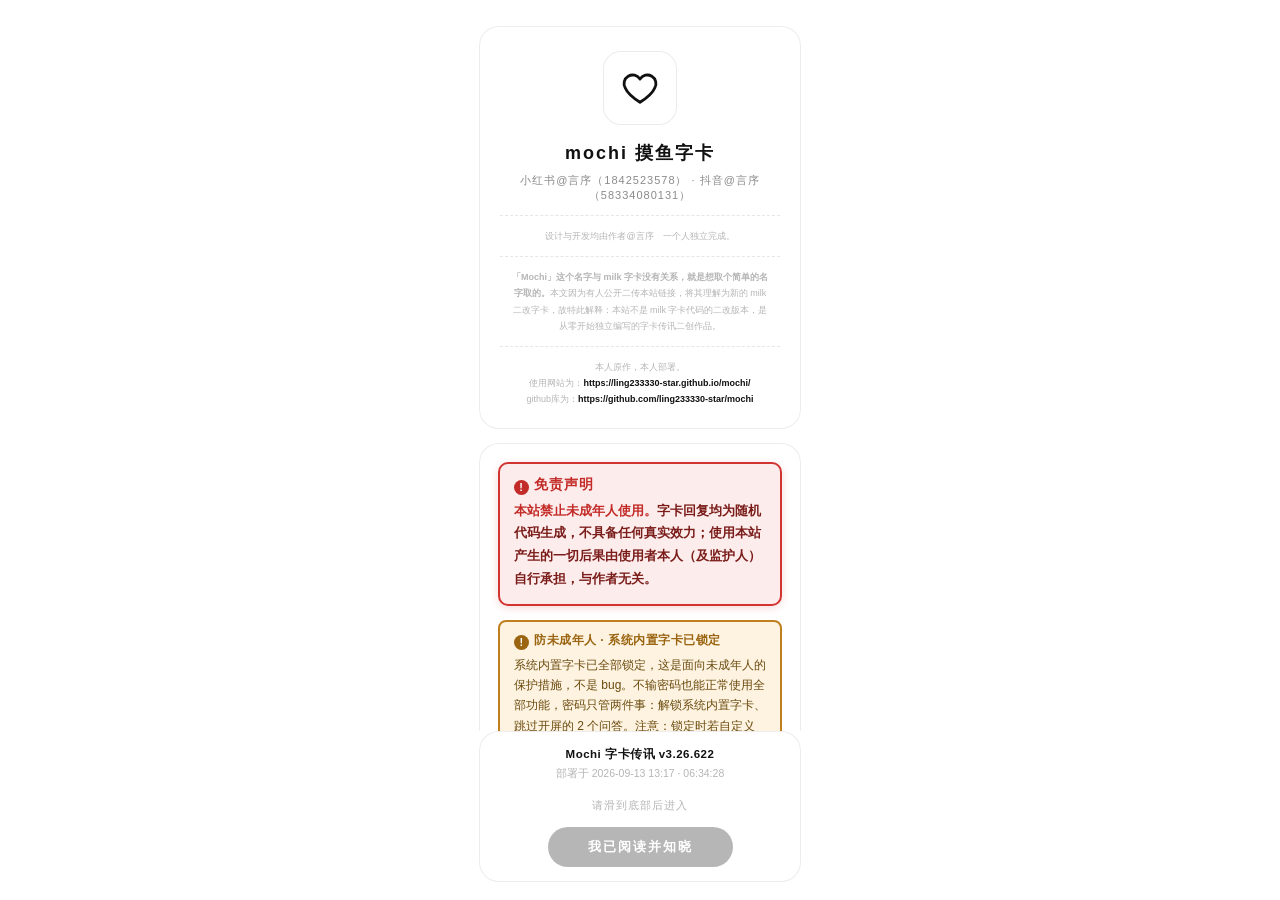
==== index.html @ 2d62459b "v3.26.x: #387 点聊天输入栏 UI 乱+闪屏（电脑浏览器 DevTools 移动模拟实测复现，多机型同族）——安卓 _aProvCheck/iOS _iProvCheck 键盘保底停靠读数" ====
<!DOCTYPE html>
<html lang="zh-CN">
<head>
<meta charset="UTF-8">
<meta name="viewport" content="width=device-width, initial-scale=1.0, minimum-scale=1.0, maximum-scale=1.0, user-scalable=no, viewport-fit=cover, interactive-widget=resizes-visual">
<title>Mochi 字卡传讯（完全免费·禁止倒卖）</title>
<meta name="description" content="情侣专属的摸鱼字卡聊天模拟器。本站完全免费，任何收费均为倒卖诈骗；唯一作者：小红书@言序（1842523578）。如果你是花钱买来的链接：你被骗了，请拒付退款并举报卖家。">
<meta name="theme-color" content="#e9e9e9">
<link rel="manifest" href="./manifest.json">
<!-- v3.5.158：站点图标用带 mochi 字母的 icon-512——Chrome 安卓通知左侧小图标取自站点图标 -->
<link rel="icon" type="image/png" sizes="512x512" href="./icon-512.png">
<link rel="icon" type="image/png" sizes="192x192" href="./icon-192.png">
<link rel="apple-touch-icon" href="./icon-180.png">
<meta name="apple-mobile-web-app-capable" content="yes">
<meta name="mobile-web-app-capable" content="yes">
<meta name="apple-mobile-web-app-status-bar-style" content="black-translucent">
<meta name="apple-mobile-web-app-title" content="Mochi">
<meta name="format-detection" content="telephone=no,address=no,email=no">
<!-- v3.6.x：全局无 Referer——网易云外链（music.163.com/song/media/outer/url）
     对带 Referer 的请求返回 403（防盗链），移动端 WebView/Edge 对
     audio.referrerPolicy 属性支持不完整，页面级 meta 是更可靠的保证 -->
<meta name="referrer" content="no-referrer">
<!-- v3.27.x 三档主题的启动落位（#252 收口）：浅色/深色按存储直挂；auto 档此前头部
     脚本只认 dark、系统深色的 auto 用户会先白闪再由 personalize.js 纠正（FOUC）。
     另：旧版本残留的 data-theme 属性在此强制清掉，保证「选浅色」真回浅色。 -->
<script>try{var _tm=localStorage.getItem('xy-home-v2:theme-mode');if(_tm==='dark'||(_tm!=='light'&&window.matchMedia&&matchMedia('(prefers-color-scheme: dark)').matches))document.documentElement.setAttribute('data-theme','dark');else document.documentElement.removeAttribute('data-theme');}catch(e){}</script>
<style>
* { margin:0; padding:0; box-sizing:border-box; -webkit-tap-highlight-color:transparent; }
:root {
color-scheme:only light;
--ink:#111111; --muted:#8a8a8a; --line:#e6e6e6;
--page-bg:#e9e9e9; --page-bg-grad:#f6f6f6;
--phone-bg-a:#ffffff; --phone-bg-b:#f2f2f2; --phone-inset:#e8e8e8;
--card-bg:#ffffff; --card-bg-97:rgba(255,255,255,.97); --card-border:rgba(0,0,0,.1); --card-shadow:rgba(0,0,0,.04);
--input-bg:#ffffff; --input-border:#e0e0e0; --input-focus-border:#999;
--btn-bg:#111111; --btn-ink:#ffffff; --btn-cancel-bg:#eeeeee; --btn-cancel-ink:#555555;
--overlay-bg:rgba(0,0,0,.35); --static-bg:rgba(0,0,0,.04); --track-bg:#e0e0e0;
--hint-ink:#b5b5b5; --soft-ink:#555555; --pill-border:#ddd;
--danger-soft:#fff5f5; --danger-ink:#a32d2d;
--glass-bg:rgba(255,255,255,.92);
--bg-a:#ffffff; --bg-b:#ffffff;
--shadow-strong:rgba(0,0,0,.12);
--desk-font-scale:1;
--desk-card-scale:1;
}
[data-theme="dark"] {
color-scheme:dark;
--ink:#f0f0f0; --muted:#8a8a8a; --line:#333333;
--page-bg:#0c0c0c; --page-bg-grad:#1a1a1a;
--phone-bg-a:#1c1c1c; --phone-bg-b:#0e0e0e; --phone-inset:rgba(255,255,255,.08);
--card-bg:#1e1e1e; --card-bg-97:rgba(30,30,30,.97); --card-border:rgba(255,255,255,.1); --card-shadow:rgba(0,0,0,.4);
--input-bg:#2a2a2a; --input-border:#3a3a3a; --input-focus-border:#666;
--btn-bg:#f0f0f0; --btn-ink:#111111; --btn-cancel-bg:#2a2a2a; --btn-cancel-ink:#aaaaaa;
--overlay-bg:rgba(0,0,0,.6); --static-bg:rgba(255,255,255,.06); --track-bg:#3a3a3a;
--hint-ink:#666666; --soft-ink:#aaaaaa; --pill-border:#3a3a3a;
--danger-soft:rgba(163,45,45,.18); --danger-ink:#ef9a9a;
--glass-bg:rgba(30,30,30,.92);
--bg-a:#1c1c1c; --bg-b:#0e0e0e;
--shadow-strong:rgba(0,0,0,.5);
}
html,body { overflow-x:hidden;
min-height:100vh;
font-family:'PingFang SC','Microsoft YaHei',-apple-system,sans-serif;
background:radial-gradient(80% 60% at 50% 0%, var(--page-bg-grad) 0%, transparent 60%), var(--page-bg);
display:flex; align-items:center; justify-content:center;
color:var(--ink);
-webkit-text-size-adjust:100%; text-size-adjust:100%;
overscroll-behavior:none;
}
body { height:100vh; height:100dvh; padding:24px; box-sizing:border-box; margin:0; }
html { margin:0; padding:0; }
.splash {
position:fixed; inset:0; z-index:999;
background:var(--card-bg);
display:flex; flex-direction:column; align-items:center;
transition:opacity .4s ease;
}
.splash.hide { opacity:0; pointer-events:none; display:none; }
.splash-box {
flex:1; min-height:0; width:100%; overflow-y:auto;
display:flex; flex-direction:column; align-items:center;
box-sizing:border-box; text-align:center; padding:26px 20px 12px;
scrollbar-width:none; -ms-overflow-style:none;
}
.splash-box::-webkit-scrollbar { display:none; }
.splash-brandcard {
width:min(322px, 100%); box-sizing:border-box;
padding:24px 20px 20px;
background:var(--card-bg); border:1px solid rgba(0,0,0,.07);
border-radius:20px;
display:flex; flex-direction:column; align-items:center;
animation:splash-fade-up .6s ease .04s backwards;
}
.splash-brandcard .splash-logo {
width:74px; height:74px; margin:0 auto 16px;
border-radius:18px;
background:var(--card-bg); border:1px solid rgba(0,0,0,.08);
display:flex; align-items:center; justify-content:center;
animation:splash-pop .7s ease .1s backwards;
}
.splash-logo svg { width:38px; height:38px; }
.splash-title { font-size:18px; font-weight:800; letter-spacing:2px; color:var(--ink); }
.splash-brand { margin-top:8px; font-size:11px; color:var(--muted); letter-spacing:1px; }
.splash-source { margin-top:12px; padding-top:12px; border-top:1px dashed var(--line); text-align:center; width:100%; }
.splash-source-line { font-size:9px; color:var(--hint-ink); line-height:1.8; letter-spacing:0; white-space:nowrap; }
.splash-source-line.splash-clarify { white-space:normal; padding:0 10px; }
.splash-source-url { color:var(--ink); font-weight:600; }
.splash-footcard {
width:min(322px, 100%); box-sizing:border-box;
padding:14px 18px calc(14px + var(--mochi-safe-bottom,env(safe-area-inset-bottom,0px)));
background:var(--card-bg); border:1px solid rgba(0,0,0,.07);
border-radius:20px;
display:flex; flex-direction:column; align-items:center;
margin-bottom:calc(var(--mochi-safe-bottom,env(safe-area-inset-bottom,0px)) + 18px);
animation:splash-fade-up .6s ease .4s backwards;
}
.splash-ver {
display:flex; flex-direction:column; align-items:center; gap:3px;
line-height:1.5;
}
.splash-ver .sv-app { font-size:11.5px; font-weight:700; color:var(--ink); letter-spacing:.5px; }
.splash-ver .sv-deploy { font-size:10.5px; color:var(--hint-ink); }
.splash-notice {
margin:14px auto 0; width:min(322px, 100%); text-align:left;
background:var(--card-bg); border:1px solid rgba(0,0,0,.07);
border-radius:20px; padding:18px 18px 20px;
animation:splash-fade-up .6s ease .32s backwards;
}
.splash-notice-title { font-size:14px; font-weight:800; color:var(--ink); text-align:center; margin-bottom:5px; letter-spacing:1.5px; }
.splash-notice-sub { font-size:10.5px; font-weight:600; color:var(--muted); text-align:center; margin-bottom:16px; letter-spacing:1.5px; }
.splash-notice-list p { font-size:11.5px; line-height:1.75; color:var(--soft-ink); }
.splash { --sp-ink:#111111; --sp-soft:rgba(17,17,17,.07); }
[data-theme="dark"] .splash { --sp-ink:#e8e8e8; --sp-soft:rgba(255,255,255,.09); }
.splash-tip {
margin:0 0 12px; padding:10px 14px 11px 16px;
background:var(--sp-soft); border-left:3px solid var(--sp-ink); border-radius:8px;
}
.splash-tip p { color:var(--soft-ink); line-height:1.75; }
.splash-tip p + p { margin-top:6px; }
.splash-tip .splash-tip-h { color:var(--ink); font-weight:800; font-size:12px; }
.splash-summary {
margin:0 0 14px; padding:12px 14px 13px 14px;
background:var(--sp-soft); border-left:3px solid var(--sp-ink); border-radius:8px;
}
.splash-summary-title { font-size:12px; font-weight:800; color:var(--ink); margin-bottom:7px; letter-spacing:.6px; }
.splash-summary p { font-size:11.5px; line-height:1.75; color:var(--soft-ink); }
.splash-summary p + p { margin-top:6px; }
.splash-alert {
margin:0 0 14px; padding:10px 14px 11px 14px;
background:var(--sp-soft); border:1.5px solid var(--sp-ink); border-radius:8px;
}
.splash-alert .splash-alert-t {
font-size:12px; font-weight:800; color:var(--sp-ink); letter-spacing:.5px; margin-bottom:5px;
}
.splash-alert .splash-alert-t::before { content:"!"; display:inline-block; width:15px; height:15px; line-height:15px; text-align:center; margin-right:5px; border-radius:50%; background:var(--sp-ink); color:#fff; font-size:11px; font-weight:800; vertical-align:-2px; }
.splash-alert p { font-size:12px; line-height:1.7; color:var(--soft-ink); }
.splash-alert strong { color:var(--ink); font-weight:800; }
.splash-alert.splash-disclaimer {
padding:12px 14px 13px;
background:#fdecec; border:2px solid #d23430; border-radius:10px;
box-shadow:0 2px 8px rgba(210,52,48,.18);
}
.splash-alert.splash-disclaimer .splash-alert-t { color:#c22b27; font-size:13.5px; letter-spacing:1px; }
.splash-alert.splash-disclaimer .splash-alert-t::before { background:#c22b27; }
.splash-alert.splash-disclaimer p { color:#7a1d1a; font-size:13px; font-weight:700; line-height:1.75; }
.splash-alert.splash-disclaimer strong { color:#c22b27; font-weight:900; }
[data-theme="dark"] .splash-alert.splash-disclaimer { background:rgba(210,52,48,.16); border-color:#e05555; box-shadow:none; }
[data-theme="dark"] .splash-alert.splash-disclaimer .splash-alert-t { color:#ff8080; }
[data-theme="dark"] .splash-alert.splash-disclaimer .splash-alert-t::before { background:#ff8080; color:#3a0d0d; }
[data-theme="dark"] .splash-alert.splash-disclaimer p { color:#f0c6c6; }
[data-theme="dark"] .splash-alert.splash-disclaimer strong { color:#ff8080; }
.splash-alert.splash-cardlock { background:#fdf3e0; border:2px solid #c07f1f; }
.splash-alert.splash-cardlock .splash-alert-t { color:#9a6410; }
.splash-alert.splash-cardlock .splash-alert-t::before { background:#9a6410; }
.splash-alert.splash-cardlock p { color:#6b4a0e; }
.cardlock-actions { margin-top:9px; display:flex; gap:8px; flex-wrap:wrap; }
.cardlock-btn {
appearance:none; border:1.5px solid #9a6410; background:#9a6410; color:#fff;
font-size:12.5px; font-weight:800; padding:7px 14px; border-radius:8px; letter-spacing:.5px;
}
.cardlock-btn.cardlock-btn-ghost { background:transparent; color:#9a6410; }
.cardlock-state { font-size:12px; font-weight:700; color:#9a6410; margin-top:8px; min-height:1em; }
[data-theme="dark"] .splash-alert.splash-cardlock { background:rgba(192,127,31,.15); border-color:#d99a3a; }
[data-theme="dark"] .splash-alert.splash-cardlock .splash-alert-t { color:#eebb60; }
[data-theme="dark"] .splash-alert.splash-cardlock .splash-alert-t::before { background:#eebb60; color:#3a2504; }
[data-theme="dark"] .splash-alert.splash-cardlock p { color:#ecd9b0; }
[data-theme="dark"] .cardlock-btn { background:#d99a3a; border-color:#d99a3a; color:#3a2504; }
[data-theme="dark"] .cardlock-btn.cardlock-btn-ghost { background:transparent; color:#eebb60; }
[data-theme="dark"] .cardlock-state { color:#eebb60; }
.splash.under-modal { z-index:80; }
.splash-sec-wrap { counter-reset: notice; }
.splash-sec-wrap + .splash-sec-wrap { margin-top:12px; }
.splash-toc {
margin:0 0 14px;
border:1px solid var(--line); border-radius:12px; overflow:hidden;
background:var(--card-bg);
}
.splash-toc-head {
display:flex; align-items:center; justify-content:space-between; gap:8px;
width:100%; padding:12px 14px;
font-size:13px; font-weight:800; letter-spacing:.5px;
color:var(--ink); background:transparent; border:0; text-align:left;
cursor:pointer; user-select:none; -webkit-tap-highlight-color:transparent;
transition:background .2s ease;
}
.splash-toc-head:active { background:var(--sp-soft); }
.splash-toc-chev {
display:inline-block; width:auto; padding:2px 2px 0; text-align:center;
font-size:11px; line-height:1; color:var(--muted); transition:transform .25s ease;
}
.splash-toc.open .splash-toc-chev { transform:rotate(180deg); }
.splash-toc-body { display:none; border-top:1px solid var(--line); counter-reset: toc; }
.splash-toc.open .splash-toc-body { display:block; }
.splash-toc-chip {
display:flex; align-items:center; gap:10px;
width:100%; padding:11px 14px;
font-size:12px; font-weight:700; line-height:1.2; letter-spacing:.4px;
color:var(--muted); background:transparent; border:0; border-bottom:1px solid var(--line);
text-align:left; cursor:pointer; user-select:none; -webkit-tap-highlight-color:transparent;
transition:color .2s ease, background .2s ease;
}
.splash-toc-chip::before {
counter-increment:toc; content:counter(toc, decimal-leading-zero);
display:inline-block; min-width:20px;
font-size:10px; font-weight:800; letter-spacing:0; color:var(--hint-ink);
font-variant-numeric:tabular-nums;
}
.splash-toc-chip:last-child { border-bottom:0; }
.splash-toc-chip:active { background:var(--sp-soft); }
.splash-toc-chip.active { color:var(--ink); font-weight:800; background:var(--sp-soft); }
.splash-toc-chip.active::before { color:var(--sp-ink); }
.splash-sec-collapsible {
border-radius:12px; overflow:hidden;
background:var(--sp-soft); border:1px solid rgba(0,0,0,.05);
scroll-margin-top:10px; }
[data-theme="dark"] .splash-sec-collapsible { border-color:rgba(255,255,255,.06); }
.splash-sec-collapsible .splash-sec {
margin:0; padding:13px 14px; cursor:pointer; user-select:none; -webkit-tap-highlight-color:transparent;
}
.splash-sec-collapsible .splash-sec::after {
content:""; margin-left:auto;
width:7px; height:7px; border-right:1.5px solid var(--sp-ink);
border-bottom:1.5px solid var(--sp-ink);
transform:rotate(-45deg); transition:transform .2s ease;
flex-shrink:0; opacity:.55;
}
.splash-sec-collapsible.is-collapsed .splash-sec-content { display:none; }
.splash-sec-collapsible:not(.is-collapsed) .splash-sec::after { transform:rotate(45deg); }
.splash-sec-collapsible .splash-sec-content {
padding:4px 16px 14px;
background:var(--card-bg);
border-top:1px solid rgba(127,127,127,.1);
}
.splash-sec {
display:flex; align-items:center; gap:9px;
margin-bottom:9px; font-size:13px; font-weight:800; color:var(--ink); letter-spacing:.5px;
}
.splash-sec::before { content:""; width:3px; height:14px; border-radius:2px; background:var(--sp-ink); flex-shrink:0; }
.splash-sub { margin:12px 0 6px; font-size:11.5px; font-weight:800; color:var(--ink); letter-spacing:.5px; }
.splash-item { counter-increment:notice; position:relative; padding-left:23px; margin-bottom:9px; line-height:1.75; }
.splash-item:last-child { margin-bottom:0; }
.splash-item::before {
content:counter(notice);
position:absolute; left:0; top:2px;
min-width:17px; height:17px; line-height:16px; text-align:center;
box-sizing:border-box; padding:0 2px; border-radius:9px;
background:var(--sp-soft); color:var(--sp-ink);
font-size:10px; font-weight:800;
}
.splash-notice-list .splash-hl, .splash-summary .splash-hl { color:#e8590c; font-weight:800; }
.splash-bullet { position:relative; padding-left:23px; margin-bottom:6px; line-height:1.7; }
.splash-bullet::before {
content:"·"; position:absolute; left:8px; top:-1px;
font-size:15px; font-weight:800; color:var(--sp-ink); line-height:1.6;
}
.splash-enter {
display:inline-block; margin-top:14px; padding:11px 40px;
background:var(--btn-bg); color:var(--btn-ink); font-size:13px; font-weight:700;
border-radius:99px; letter-spacing:2px; cursor:pointer;
-webkit-tap-highlight-color:transparent; user-select:none;
box-shadow:0 3px 10px rgba(0,0,0,.12);
transition:opacity .35s ease, transform .12s ease;
}
.splash-enter:active { opacity:.75; transform:scale(.97); }
.splash-enter.is-disabled { opacity:.3; box-shadow:none; pointer-events:none; }
.splash-enter[hidden] { display:none; }
.splash-enter-hint {
margin-top:16px; font-size:11px; color:var(--hint-ink); letter-spacing:1px;
}
.splash-enter-hint[hidden] { display:none; }
.splash-btns {
display:flex; align-items:center; justify-content:center; gap:10px;
margin-top:14px;
}
.splash-btns .splash-enter { margin-top:0; }
.splash-loading {
margin-top:16px; font-size:12px; color:var(--hint-ink); letter-spacing:1px;
}
.splash-loading[hidden] { display:none; }
.splash-force-enter {
margin-top:10px; font-size:11px; color:var(--hint-ink); letter-spacing:1px;
text-decoration:underline; cursor:pointer; -webkit-tap-highlight-color:transparent;
}
.splash-force-enter:active { opacity:.6; }
.splash-force-enter[hidden] { display:none; }
.splash-mandatory {
position:absolute; inset:0; z-index:20;
background:var(--card-bg);
display:flex; flex-direction:column;
box-sizing:border-box;
padding:22px 18px calc(22px + var(--mochi-safe-bottom,env(safe-area-inset-bottom,0px)));
}
.splash-mandatory[hidden] { display:none; }
.splash-mandatory-scroll {
flex:1; min-height:0; width:min(322px, 100%); margin:0 auto;
overflow-y:auto; box-sizing:border-box; padding:4px 2px 16px;
scrollbar-width:none; -ms-overflow-style:none;
}
.splash-mandatory-scroll::-webkit-scrollbar { display:none; }
.splash-mandatory-head { text-align:center; margin-bottom:16px; }
.splash-mandatory-title { font-size:15px; font-weight:800; color:var(--ink); letter-spacing:1.5px; }
.splash-mandatory-sub { margin-top:6px; font-size:10.5px; font-weight:600; color:var(--muted); letter-spacing:1px; line-height:1.6; }
.splash-mandatory-card {
margin-bottom:14px; padding:13px 15px 14px;
background:var(--sp-soft); border-left:3px solid var(--sp-ink); border-radius:10px;
animation:splash-fade-up .5s ease backwards;
}
.splash-mandatory-date { font-size:10px; font-weight:700; color:var(--hint-ink); letter-spacing:1px; margin-bottom:6px; }
.splash-mandatory-h { font-size:13.5px; font-weight:800; color:var(--ink); letter-spacing:.5px; margin-bottom:9px; }
.splash-mandatory-body p { font-size:12px; line-height:1.85; color:var(--soft-ink); }
.splash-mandatory-body p + p { margin-top:6px; }
.splash-mandatory-body .mnum { padding-left:14px; position:relative; font-weight:700; color:var(--ink); }
.splash-mandatory-body .mnum::before { content:"·"; position:absolute; left:3px; top:0; color:var(--sp-ink); font-weight:800; }
.splash-mandatory-body .mtag { text-align:right; font-size:10.5px; color:var(--hint-ink); margin-top:10px; }
.splash-mandatory-end { text-align:center; font-size:11px; color:var(--hint-ink); letter-spacing:2px; padding:2px 0 4px; }
.splash-mandatory-foot {
width:min(322px, 100%); margin:0 auto; box-sizing:border-box;
display:flex; flex-direction:column; align-items:center;
padding:12px 18px 0;
}
.splash-mandatory-hint { margin-bottom:12px; font-size:11px; color:var(--hint-ink); letter-spacing:1px; }
.splash-mandatory-hint[hidden] { display:none; }
.splash-mandatory-enter {
display:inline-block; padding:12px 34px;
background:var(--btn-bg); color:var(--btn-ink); font-size:13px; font-weight:700;
border-radius:99px; letter-spacing:2px; cursor:pointer;
-webkit-tap-highlight-color:transparent; user-select:none;
box-shadow:0 3px 10px rgba(0,0,0,.12);
transition:opacity .35s ease, transform .12s ease;
}
.splash-mandatory-enter:active { opacity:.75; transform:scale(.97); }
.splash-mandatory-enter.is-disabled { opacity:.3; box-shadow:none; pointer-events:none; }
@keyframes splash-pop {
0% { transform:scale(.8); opacity:0; }
100% { transform:scale(1); opacity:1; }
}
@keyframes splash-fade-up {
0% { opacity:0; transform:translateY(14px); }
100% { opacity:1; transform:translateY(0); }
}
.phone {
box-sizing:border-box;
width:390px; max-width:100vw; flex-shrink:0; position:relative;
height:min(844px, calc(100dvh - 48px));
height:min(844px, calc(100vh - 48px));
border-radius:44px; padding:16px 18px 18px;
display:flex; flex-direction:column; overflow:hidden;
box-shadow:0 30px 70px rgba(0,0,0,.1), inset 0 0 0 1px var(--phone-inset);
background:
linear-gradient(168deg, var(--bg-a, #ffffff) 0%, var(--bg-b, #f2f2f2) 100%);
}
@media (max-width: 900px) {
html, body { padding:0; min-height:100vh; min-height:100svh; min-height:100dvh; }
.phone {
box-sizing:border-box;
width:100vw; height:100vh; height:100svh; height:100dvh;
border-radius:0; box-shadow:none;
padding:0 18px 18px;
}
.statusbar {
padding-top:max(calc(14px + var(--mochi-safe-top, env(safe-area-inset-top, 0px))), 14px);
padding-bottom:10px;
}
}
html.force-mobile, html.force-mobile body { padding:0; min-height:100vh; min-height:100svh; min-height:100dvh; }
html.force-mobile .phone {
box-sizing:border-box;
width:100vw; height:100vh; height:100svh; height:100dvh;
border-radius:0; box-shadow:none;
padding:0 18px 18px;
}
html.force-mobile .statusbar {
padding-top:max(calc(14px + var(--mochi-safe-top, env(safe-area-inset-top, 0px))), 14px);
padding-bottom:10px;
}
html.force-mobile .phone input:not([readonly]):not([type="checkbox"]):not([type="radio"]):not([type="range"]):not([type="file"]):not([type="color"]):not([type="hidden"]):not([type="date"]):not([type="time"]):not([type="datetime-local"]):not([type="month"]):not([type="week"]):not([type="button"]):not([type="submit"]):not([type="reset"]),
html.force-mobile .phone textarea:not([readonly]),
html.force-mobile .phone select,
html.force-mobile .phone [contenteditable="true"] { font-size:16px; }
html.force-mobile, html.force-mobile body, html.force-mobile * { touch-action: manipulation; }
html.force-mobile, html.force-mobile body, html.force-mobile .phone, html.force-mobile img { -webkit-touch-callout:none; }
html.force-mobile .tabbar { margin-bottom:var(--mochi-safe-bottom,env(safe-area-inset-bottom,0px)); }
html.force-mobile .phone .page.full .chat-input-row {
margin: 0; border-radius: 0;
border-left: none; border-right: none; border-bottom: none;
padding-left: 12px; padding-right: 12px; padding-top: 10px;
padding-bottom: calc(10px + var(--mochi-safe-bottom,env(safe-area-inset-bottom,0px)));
}
html.force-mobile .phone .page.full .chat-head { padding-top: calc(10px + var(--mochi-safe-top, env(safe-area-inset-top, 0px))); }
html.force-mobile .phone .page.full { padding-bottom: 0; }
html.force-mobile #page-chat { background: var(--page-bg-grad); }
html.force-mobile button, html.force-mobile .app, html.force-mobile .set-row,
html.force-mobile .tab, html.force-mobile .msg, html.force-mobile .feed-post,
html.force-mobile .mail-item { -webkit-tap-highlight-color:transparent; }
html.force-mobile .page-slide,
html.force-mobile .deco-widget, html.force-mobile .mini-card, html.force-mobile .checkin,
html.force-mobile .weekend-box, html.force-mobile .music-widget,
html.force-mobile .memo-card, html.force-mobile .mood-card, html.force-mobile .week-card,
html.force-mobile .desk-period, html.force-mobile .app-grid, html.force-mobile .mini-row { zoom:1; }
.fs-active .phone, .fs-css-active .phone {
width:100vw; height:100vh; height:100svh; height:100dvh;
max-width:none; border-radius:0; box-shadow:none;
padding:0 18px 18px;
}
@media (display-mode: fullscreen) {
.phone {
width:100vw; height:100vh; height:100svh; height:100dvh;
max-width:none; border-radius:0; box-shadow:none;
padding:0 18px 18px;
}
}
html.ios-vv-fit:not(.ios-pwa-standalone) .phone,
html.tablet.ios-vv-fit:not(.ios-pwa-standalone) .phone { height:min(var(--mochi-ios-h, 100dvh), 100dvh); }
.ios-pwa-standalone .phone,
html.tablet.ios-pwa-standalone .phone { height:min(100vh, var(--mochi-ios-h, 100dvh)); }
.ios-pwa-standalone.ios-fs-active .phone,
html.tablet.ios-pwa-standalone.ios-fs-active .phone {
height:var(--mochi-ios-h, 100vh);
padding-top:max(var(--mochi-safe-top, env(safe-area-inset-top, 0px)), 12px);
padding-bottom:0;
}
html.ios-pwa-standalone.ios-fs-active,
html.ios-pwa-standalone.ios-fs-active body { height:var(--mochi-ios-h, 100vh); min-height:0; overflow:hidden;
}
html.ios-pwa-standalone,
html.ios-pwa-standalone body { background: var(--bg-b); }
@media (display-mode: standalone) {
html, body { background: var(--bg-b); }
}
@media (max-width: 900px) {
.phone input:not([readonly]):not([type="checkbox"]):not([type="radio"]):not([type="range"]):not([type="file"]):not([type="color"]):not([type="hidden"]):not([type="date"]):not([type="time"]):not([type="datetime-local"]):not([type="month"]):not([type="week"]):not([type="button"]):not([type="submit"]):not([type="reset"]),
.phone textarea:not([readonly]),
.phone select,
.phone [contenteditable="true"] {
font-size:16px;
}
html, body, * { touch-action: manipulation; }
html, body, .phone, img { -webkit-touch-callout:none; }
}
@media (max-width: 900px) {
.tabbar {
margin-bottom:var(--mochi-safe-bottom,env(safe-area-inset-bottom,0px));
}
.phone .page.full .chat-input-row {
margin: 0;
border-radius: 0;
border-left: none; border-right: none; border-bottom: none;
padding-left: 12px; padding-right: 12px;
padding-top: 10px;
padding-bottom: calc(10px + var(--mochi-safe-bottom,env(safe-area-inset-bottom,0px)));
}
.phone .page.full .chat-head { padding-top: calc(10px + var(--mochi-safe-top, env(safe-area-inset-top, 0px))); }
.phone .page.full { padding-bottom: 0; }
#page-chat { background: var(--page-bg-grad); }
.phone .chat-input { will-change:transform; }
.phone .chat-input:focus { transform: translateZ(0); }
}
@media (display-mode: fullscreen) {
.phone .page.full .chat-head { padding-top: max(env(safe-area-inset-top, 0px), 12px); }
.phone .page.full .gs-title, .phone .page.full .card-tabs,
.phone .page.full .div-h-title, .phone .page.full .stats-top-name { padding-top: max(env(safe-area-inset-top, 0px), 12px); }
}
.fs-active .phone .page.full .chat-head { padding-top: max(env(safe-area-inset-top, 0px), 12px); }
.fs-active .phone .page.full .gs-title, .fs-active .phone .page.full .card-tabs,
.fs-active .phone .page.full .div-h-title, .fs-active .phone .page.full .stats-top-name { padding-top: max(env(safe-area-inset-top, 0px), 12px); }
html.ios-native-fs .phone .page.full .chat-head,
html.ios-native-fs .phone .page.full .gs-title,
html.ios-native-fs .phone .page.full .card-tabs,
html.ios-native-fs .phone .page.full .div-h-title,
html.ios-native-fs .phone .page.full .stats-top-name { padding-top: 10px; }
.ios-fs-active .phone .page.full .chat-head,
.ios-fs-active .phone .page.full .gs-title,
.ios-fs-active .phone .page.full .card-tabs,
.ios-fs-active .phone .page.full .div-h-title,
.ios-fs-active .phone .page.full .stats-top-name { padding-top: 10px; }
html.ios-fs-active .phone .statusbar { padding-top:14px; }
html.tablet.ios-pwa-standalone.ios-fs-active .phone .statusbar { display:none; }
@media (max-width: 900px) {
.fs-css-active .phone { padding-top: max(env(safe-area-inset-top, 0px), 12px); }
}
html.tablet body { padding:0; }
html.tablet .phone {
width:100vw; max-width:none; flex-shrink:0;
height:100vh; height:100svh; height:100dvh;
border-radius:0; box-shadow:none;
padding:0 18px 18px;
}
html.tablet .phone.no-statusbar { padding:0; }
html.tablet .statusbar {
padding-top:max(calc(14px + var(--mochi-safe-top, env(safe-area-inset-top, 0px))), 14px);
padding-bottom:10px;
}
html.tablet.fs-active .phone, html.tablet.fs-css-active .phone { width:100vw; max-width:none; }
html.tablet.ios-fs-active .phone { width:100vw; max-width:none; }
@media (display-mode: fullscreen) { html.tablet .phone { width:100vw; max-width:none; } }
html.tablet.ios-fs-active .phone { padding-top:max(env(safe-area-inset-top, 0px), 12px); }
html.tablet .phone .page.full .chat-input-row {
margin:0; border-radius:0;
border-left:none; border-right:none; border-bottom:none;
padding-left:12px; padding-right:12px;
padding-top:10px;
padding-bottom:calc(10px + var(--mochi-safe-bottom,env(safe-area-inset-bottom,0px)));
}
html.tablet .phone .page.full .chat-head { padding-top:calc(10px + var(--mochi-safe-top, env(safe-area-inset-top, 0px))); }
html.tablet .phone .page.full { padding-bottom:0; }
html.tablet #page-chat { background:var(--page-bg-grad); }
html.tablet .tabbar { margin-bottom:var(--mochi-safe-bottom,env(safe-area-inset-bottom,0px)); }
html.tablet .page-slide { zoom:1; }
html.tablet .deco-widget, html.tablet .mini-card, html.tablet .checkin,
html.tablet .weekend-box, html.tablet .music-widget, html.tablet .memo-card,
html.tablet .mood-card, html.tablet .week-card, html.tablet .desk-period, html.tablet .app-grid, html.tablet .mini-row { zoom:1; }
html.tablet .app .app-ico { width:64px; height:64px; }
html.tablet .app .app-name { font-size:12px; }
html.tablet .msg:not(.msg-ask):not(.msg-center) { max-width:70%; }
html.tablet .modal { width:min(320px, 82vw); }
html.tablet .phone input:not([readonly]):not([type="checkbox"]):not([type="radio"]):not([type="range"]):not([type="file"]):not([type="color"]):not([type="hidden"]):not([type="date"]):not([type="time"]):not([type="datetime-local"]):not([type="month"]):not([type="week"]):not([type="button"]):not([type="submit"]):not([type="reset"]),
html.tablet .phone textarea:not([readonly]),
html.tablet .phone select,
html.tablet .phone [contenteditable="true"] { font-size:16px; }
html.tablet, html.tablet * { touch-action:manipulation; }
html.tablet body, html.tablet .phone, html.tablet img { -webkit-touch-callout:none; }
@media (orientation: landscape) and (min-width: 1024px) {
html.tablet .phone { width:100vw; } html.tablet .msg:not(.msg-ask):not(.msg-center) { max-width:min(70%, 460px); }
html.tablet .modal { width:min(360px, 82vw); }
}
.cc-import-progress {
position:fixed; inset:0; z-index:99999;
background:rgba(0,0,0,.45);
display:flex; align-items:center; justify-content:center;
}
.cc-import-progress[hidden] { display:none; }
.cc-ip-box {
width:min(280px, 84vw); background:var(--card-bg); border-radius:18px;
padding:22px 20px 18px; text-align:center;
box-shadow:0 20px 50px rgba(0,0,0,.18);
}
.cc-ip-title { font-size:15px; font-weight:700; margin-bottom:12px; }
.cc-ip-bar {
height:8px; border-radius:99px; background:var(--track-bg); overflow:hidden; margin:14px 0 10px;
}
.cc-ip-fill {
height:100%; width:0%; border-radius:99px; background:var(--btn-bg);
transition:width .25s ease;
}
.cc-ip-sub { font-size:12px; color:var(--muted); min-height:16px; }
@media (max-width: 900px) {
button, .app, .set-row, .tab, .msg, .feed-post, .mail-item {
-webkit-tap-highlight-color:transparent;
}
}
body.scroll-lock { overflow:hidden; }
body.scroll-lock .page { overflow:hidden; }
.ce-box {
white-space:pre-wrap; word-break:break-word; outline:none;
caret-color:var(--ink); line-height:1.5;
}
.ce-box:empty::before {
content:attr(data-ph); color:var(--hint-ink); pointer-events:none;
}
input.ce-ghost, textarea.ce-ghost {
position:absolute; width:1px !important; height:1px !important; opacity:0;
pointer-events:none; padding:0; border:0;
}
#tc-mask, #call-mask, #feed-notice-panel, #poke-card, #emoji-panel, #chat-ask-panel, #qa-mask {
overscroll-behavior:contain;
}
.glass {
background: var(--glass-bg);
border: 1px solid var(--card-border);
box-shadow: 0 2px 8px var(--card-shadow);
}
.app-ico svg, .deco-avatar .ring svg, .chat-item .av svg, .chat-search svg,
.ch-back svg, .set-row .ico svg, .set-row .arrow svg, .msg-av svg,
.mw-btn, .mw-heart {
stroke: var(--ink);
}
.mw-bars { fill: var(--ink); }
.statusbar {
display:flex; align-items:center; justify-content:space-between;
padding:4px 4px 12px; font-size:13px; font-weight:600; z-index:2;
}
html.mochi-cover-top .phone .statusbar {
padding-top:max(calc(14px + var(--mochi-safe-top, 0px)), 14px);
}
.chat-body { overflow-anchor: none; }
.chat-body.scroll-anchor-auto { overflow-anchor: auto; }
.statusbar .brand { font-weight:800; letter-spacing:.5px; }
.statusbar .sb-right { display:flex; align-items:center; gap:8px; }
.statusbar .icons { display:flex; gap:6px; align-items:center; }
.page { flex:1; display:flex; flex-direction:column; overflow-y:auto; z-index:2; padding-bottom:4px; }
.page[hidden] { display:none; }
.app[hidden] { display:none !important; }
.modal-mask {
position:absolute; inset:0; z-index:90;
background:var(--overlay-bg);
display:flex; align-items:center; justify-content:center;
}
.modal-mask[hidden] { display:none; }
.modal {
width:min(272px, 82vw);
max-height: min(78vh, calc(100% - 24px));
overflow-y:auto;
background:var(--card-bg-97);
border:1px solid var(--card-border);
border-radius:22px; padding:18px 18px 16px;
box-shadow:0 20px 50px var(--shadow-strong);
}
.modal-title { font-size:15px; font-weight:700; margin-bottom:12px; }
.modal-input {
width:100%; border:1px solid var(--input-border); border-radius:12px;
padding:10px 12px; font-size:14px; font-family:inherit;
outline:none; background:var(--input-bg); color:var(--ink);
}
.modal-input:focus { border-color:var(--input-focus-border); }
.modal-input[hidden] { display:none; }
.modal-textarea {
width:100%; border:1px solid var(--input-border); border-radius:12px;
padding:10px 12px; font-size:13px; font-family:inherit;
outline:none; background:var(--input-bg); color:var(--ink);
resize:vertical; min-height:64px; line-height:1.6;
}
.modal-textarea[hidden] { display:none; }
.modal-textarea:focus { border-color:var(--input-focus-border); }
.modal-textarea.ce-box {
max-height:38vh;
overflow-y:auto;
-webkit-overflow-scrolling:touch;
overscroll-behavior:contain;
}
.modal, .modal-textarea.ce-box {
scrollbar-width:none; -ms-overflow-style:none;
}
.modal::-webkit-scrollbar, .modal-textarea.ce-box::-webkit-scrollbar { display:none; }
.modal.modal--big { width:min(420px, 94vw); }
.modal.modal--big .modal-textarea,
.modal.modal--big .modal-textarea.ce-box { max-height:52vh; }
.modal-mask.modal-kb-dock { align-items: flex-start; }
.modal-mask.modal-kb-dock .modal { margin-top: max(10px, env(safe-area-inset-top)); }
.modal-swatches { display:flex; flex-wrap:wrap; gap:12px; margin-top:4px; }
.modal-swatches[hidden] { display:none; }
.modal-pills { display:flex; flex-wrap:wrap; gap:8px; margin-top:4px; }
.modal-pills[hidden] { display:none; }
.modal-slider { margin-top:6px; }
.modal-slider[hidden] { display:none; }
.ms-head { display:flex; justify-content:space-between; align-items:center; margin-bottom:2px; }
.ms-label { font-size:12px; color:var(--muted); }
.ms-val { font-size:13px; font-weight:700; color:var(--ink); min-width:40px; text-align:right; }
.ms-range {
width:100%; margin:6px 0; -webkit-appearance:none; appearance:none;
height:4px; border-radius:99px; background:var(--track-bg); outline:none;
}
.ms-range::-webkit-slider-thumb {
-webkit-appearance:none; appearance:none; width:22px; height:22px; border-radius:50%;
background:var(--btn-bg); border:3px solid var(--card-bg); box-shadow:0 1px 5px rgba(0,0,0,.3); cursor:pointer;
}
.ms-range::-moz-range-thumb {
width:16px; height:16px; border-radius:50%; background:var(--btn-bg);
border:3px solid var(--card-bg); box-shadow:0 1px 5px rgba(0,0,0,.3); cursor:pointer;
}
.ms-preview {
display:flex; align-items:center; gap:12px; margin-top:10px;
padding:10px 14px; background:var(--static-bg); border-radius:14px;
}
.ms-preview[hidden] { display:none; }
.ms-ico {
width:52px; height:52px; flex-shrink:0;
background:var(--glass-bg); border:1px solid var(--card-border);
box-shadow:0 3px 8px rgba(0,0,0,.08);
}
.ms-preview-txt { font-size:12px; color:var(--muted); }
.pill {
padding:8px 16px; font-size:13px; border-radius:99px;
border:1px solid var(--pill-border); background:var(--card-bg); color:var(--soft-ink);
cursor:pointer; font-family:inherit; font-weight:600;
}
.pill.on { background:var(--card-bg); color:var(--ink); border-color:var(--btn-bg); }
.sw {
width:42px; height:42px; border-radius:50%; cursor:pointer;
border:2px solid transparent; box-shadow:0 2px 6px rgba(0,0,0,.1);
}
.sw:hover { transform:scale(1.1); }
.sw.on { border-color:var(--ink); }
.modal-custom {
display:block; margin:12px auto 0; padding:6px 18px;
font-size:12px; color:var(--muted); background:transparent;
border:1px solid var(--pill-border); border-radius:99px; cursor:pointer; font-family:inherit;
}
.modal-custom:hover { color:var(--ink); border-color:#bbb; }
.modal-custom.on { color:var(--ink); border-color:var(--ink); }
.modal-custom[hidden] { display:none; }
.modal-btns { display:flex; gap:10px; margin-top:16px; }
.modal-btn {
flex:1; border:none; border-radius:12px; padding:11px;
font-size:14px; font-family:inherit; cursor:pointer;
}
.modal-btn.cancel { background:var(--btn-cancel-bg); color:var(--btn-cancel-ink); }
.modal-btn.ok { background:var(--btn-bg); color:var(--btn-ink); font-weight:600; }
.modal-btn.copy { background:var(--btn-bg); color:var(--btn-ink); font-weight:600; }
.modal-btn[hidden] { display:none; }
.page { scrollbar-width:none; -ms-overflow-style:none; }
.page::-webkit-scrollbar { display:none; }
.modal-select {
width:100%; border:1px solid var(--input-border); border-radius:12px;
padding:11px 13px; font-size:13px; font-family:inherit; background:var(--input-bg); color:var(--ink);
outline:none; margin-top:4px;
}
.modal-select[hidden] { display:none; }
.modal-select:focus { border-color:var(--input-focus-border); }
.modal-file {
display:block; margin:10px auto 0; padding:6px 16px;
font-size:12px; color:var(--soft-ink); background:transparent;
border:1px solid var(--pill-border); border-radius:10px; cursor:pointer; font-family:inherit;
}
.modal-file:hover { border-color:#999; color:var(--ink); }
.modal-file[hidden] { display:none; }
.modal-static {
font-size:14px; line-height:1.7; color:var(--ink);
background:var(--static-bg); border-radius:12px; padding:12px 14px;
margin-bottom:14px; white-space:pre-wrap; word-break:break-word;
}
.modal-static[hidden] { display:none; }
.pwa-install {
position:fixed; right:16px; bottom:calc(16px + var(--mochi-safe-bottom,env(safe-area-inset-bottom,0px))); z-index:900;
display:flex; align-items:center; gap:6px;
background:var(--btn-bg); color:var(--btn-ink); border:none; border-radius:99px;
padding:11px 18px; font-size:13px; font-family:inherit; font-weight:600;
cursor:pointer; box-shadow:0 6px 20px rgba(0,0,0,.25);
}
.pwa-install svg { width:16px; height:16px; }
.pwa-install[hidden] { display:none; }
.pwa-ios-hint {
position:fixed; right:16px; bottom:calc(16px + var(--mochi-safe-bottom,env(safe-area-inset-bottom,0px))); z-index:900;
background:rgba(17,17,17,.92); color:#fff; border-radius:14px;
padding:12px 16px; font-size:12px; line-height:1.5; max-width:240px;
box-shadow:0 6px 20px rgba(0,0,0,.25); cursor:pointer;
}
.pwa-ios-hint[hidden] { display:none; }
.ver-update-bar {
position:fixed; top:0; left:0; right:0; z-index:998;
display:flex; align-items:center; justify-content:center; gap:10px;
padding:10px 14px;
padding-top:calc(10px + var(--mochi-safe-top, env(safe-area-inset-top, 0px)));
background:rgba(17,17,17,.94); color:#fff; font-size:13px;
box-shadow:0 4px 16px rgba(0,0,0,.25);
}
.ver-update-bar[hidden] { display:none; }
.ver-update-bar .vub-txt { font-weight:600; }
.ver-update-bar .vub-act {
flex-shrink:0; padding:5px 14px; border-radius:99px;
background:var(--card-bg); color:var(--ink); font-weight:700; cursor:pointer;
-webkit-tap-highlight-color:transparent;
}
.ver-update-bar .vub-act:active { opacity:.8; }
.poke-card-scroll, .tc-body, .mg-list, .emoji-groups,
.card-list, .mem-scroll, .cal-scroll, .div-scroll, .gs-scroll,
.chat-search, .fav-list, .feed-list, .mail-list, .qa-body,
.sm-list, .music-list, .feed-notice-panel, .feed-comment-panel,
.emoji-panel, #com-sticker-list, .chat-draft-items {
overscroll-behavior: contain;
}
.tc-hint, .tc-q, .tc-opt, .qa-q, .cal-message, .mem-next,
.div-card-meaning, .msg-bubble, .feed-content, .feed-comment,
.mail-body, .tc-li-q, .modal-static {
word-break: break-word;
overflow-wrap: anywhere;
}
.sfx-card .set-row { border-bottom:none; padding-bottom:6px; }
.sfx-presets { display:flex; flex-wrap:wrap; gap:8px; padding:6px 16px 12px; }
.sfx-preset {
padding:6px 13px; border-radius:99px; font-size:12px; font-weight:600;
border:1px solid rgba(0,0,0,.12); background:#fff; color:#444;
font-family:inherit; cursor:pointer; -webkit-tap-highlight-color:transparent;
transition:background .15s ease, color .15s ease, border-color .15s ease;
}
.sfx-preset:active { background:rgba(0,0,0,.07); }
.sfx-preset.on { background:var(--ink); color:#fff; border-color:var(--ink); }
.sfx-tools { display:flex; gap:8px; flex-wrap:wrap; padding:0 16px 14px; }
#reply-guide-hint {
position:fixed; left:50%; bottom:calc(120px + var(--mochi-safe-bottom, env(safe-area-inset-bottom, 0px))); transform:translate(-50%, 10px);
background:rgba(17,17,17,.92); color:#fff; font-size:12.5px; line-height:1.5;
padding:10px 14px; border-radius:14px; z-index:99;
opacity:0; pointer-events:none; transition:opacity .25s ease, transform .25s ease;
max-width:82vw; display:flex; align-items:center; gap:10px; text-align:left;
box-shadow:0 4px 16px rgba(0,0,0,.18);
}
#reply-guide-hint.show { opacity:1; transform:translate(-50%, 0); pointer-events:auto; }
#reply-guide-hint .rgh-go { flex:none; font-weight:700; color:#f5c452; white-space:nowrap; }
.reply-guide-note { padding:10px 14px 2px; }
:root {
--widget-bg:#ffffff;
--widget-border:rgba(0,0,0,.1);
--widget-btn:#111111;
--widget-btn-text:#ffffff;
--widget-heart:#111111;
--widget-opacity:1;
--app-ico-radius:18px;
--desk-bg-blur:0px;
--desk-bg-mask-op:0;
--desk-card-radius:20px;
}
.phone-bg-mask {
position:absolute; inset:0; z-index:2; pointer-events:none;
background:rgba(255,255,255,var(--desk-bg-mask-op,0));
border-radius:inherit;
}
.phone.desk-blur-on #phone-bg-layer {
filter:blur(var(--desk-bg-blur,0px));
-webkit-filter:blur(var(--desk-bg-blur,0px));
top:-24px !important; left:-24px !important; right:-24px !important; bottom:-24px !important;
}
.page-slide { zoom:var(--desk-font-scale, 1); }
.deco-widget, .mini-row, .checkin, .weekend-box, .music-widget,
.week-card, .desk-period, .app-grid { zoom:var(--desk-card-scale, 1); }
@media (max-width: 900px) {
.page-slide,
.deco-widget, .mini-row, .checkin, .weekend-box, .music-widget,
.week-card, .desk-period, .app-grid { zoom:1; }
}
.deco-widget {
position:relative; height:190px; border-radius:26px;
margin-top:14px; margin-bottom:14px; flex-shrink:0;
background:var(--widget-bg);
border:1px solid var(--widget-border);
box-shadow:0 4px 14px rgba(0,0,0,.05);
display:flex; flex-direction:column; align-items:center; justify-content:center;
padding:14px 16px 12px;
opacity:var(--widget-opacity);
}
.deco-avatars {
display:flex; align-items:center; justify-content:center; gap:22px;
}
.deco-avatar { display:flex; flex-direction:column; align-items:center; gap:8px; cursor:pointer; }
.deco-avatar .ring {
width:80px; height:80px; border-radius:var(--msg-av-radius, 50%);
background:#f5f5f5; border:1px solid rgba(0,0,0,.08);
display:flex; align-items:center; justify-content:center; overflow:hidden;
transition:transform .18s ease;
}
.deco-avatar:active .ring { transform:scale(.95); }
.deco-avatar .ring svg { width:34px; height:34px; }
.deco-avatar .ring img { width:100%; height:100%; object-fit:cover; display:block; border-radius:var(--msg-av-radius, 50%); }
.deco-avatar .lbl {
font-size:11px; color:#666; font-weight:600; letter-spacing:.5px;
background:#fff; border:1px solid rgba(0,0,0,.1);
padding:3px 13px; border-radius:99px; cursor:pointer;
}
.deco-avatar .lbl:hover { background:rgba(0,0,0,.04); }
.deco-heart {
flex-shrink:0;
display:flex; align-items:center; justify-content:center;
color:#111;
}
.deco-heart svg { width:20px; height:20px; }
.deco-love {
margin-top:12px; text-align:center; color:var(--ink);
width:84%;
border-top:1px solid rgba(0,0,0,.1);
padding-top:10px;
line-height:1.6;
display:flex; align-items:baseline; justify-content:center; gap:10px;
}
.deco-love #love-days { font-size:20px; font-weight:800; letter-spacing:1px; white-space:nowrap; }
.deco-love #love-date {
font-size:11px; color:var(--muted); letter-spacing:.5px;
white-space:nowrap; overflow:hidden; text-overflow:ellipsis; min-width:0;
}
.mini-row { display:flex; gap:12px; margin-bottom:14px; flex-shrink:0; }
.mini-card { flex:1; height:92px; overflow:hidden; box-sizing:border-box; border-radius:20px; padding:14px; box-shadow:0 6px 16px rgba(0,0,0,.06); background:var(--widget-bg); opacity:var(--widget-opacity); border:1px solid var(--widget-border); display:flex; flex-direction:column; justify-content:center; }
.mc-top { font-size:11px; color:var(--muted); letter-spacing:1px; }
.mc-b { font-size:13px; font-weight:600; color:var(--ink); margin-top:6px; line-height:1.45; }
.mc-b b { font-size:16px; }
.mini-card .mc-b { white-space:nowrap; overflow:hidden; text-overflow:ellipsis; height:18.85px; line-height:18.85px; }
.mini-card #love-quote {
white-space:normal; display:-webkit-box; -webkit-box-orient:vertical; -webkit-line-clamp:3;
overflow:hidden; text-overflow:clip; height:45px; line-height:15px; margin-top:2px;
}
.mini-card[data-card-bg="fish"] .mc-b {
height:45px; line-height:15px; margin-top:2px; overflow:hidden;
}
.mini-card[data-card-bg="fish"] .mc-b b { line-height:inherit; }
.checkin {
display:flex; align-items:center; gap:10px;
border-radius:18px; padding:12px 14px; margin:0 0 14px; flex-shrink:0;
height:66px; box-sizing:border-box; overflow:hidden;
background:var(--widget-bg);
box-shadow:0 4px 14px rgba(0,0,0,.05);
opacity:var(--widget-opacity);
border:1px solid var(--widget-border);
}
.ck-heart {
width:30px; height:30px; border-radius:50%; flex-shrink:0;
background:var(--widget-heart); color:#fff;
display:flex; align-items:center; justify-content:center; font-size:13px;
}
.ck-txt {
flex:1; font-size:11px; color:#555; font-weight:500; letter-spacing:.5px;
white-space:nowrap; overflow:hidden; text-overflow:ellipsis;
}
.ck-btn {
font-size:12px; font-weight:700; color:var(--widget-btn-text); cursor:pointer;
background:var(--widget-btn); padding:9px 16px; border-radius:99px;
box-shadow:0 3px 8px rgba(0,0,0,.12);
display:inline-flex; align-items:center; min-height:38px; border:none;
font-family:inherit; -webkit-tap-highlight-color:transparent;
}
.ck-btn.done { background:#e2e2e2; color:#777; box-shadow:none; }
.weekend-box {
position:relative; display:flex; align-items:center; justify-content:space-between; gap:8px;
border-radius:16px; padding:9px 12px; margin:0 0 14px; flex-shrink:0;
height:66px; box-sizing:border-box; overflow:hidden;
background:var(--widget-bg);
box-shadow:0 4px 14px rgba(0,0,0,.05);
opacity:var(--widget-opacity);
border:1px solid var(--widget-border);
}
.we-combo {
position:absolute; top:-9px; right:10px;
font-size:10px; font-weight:700; color:#fff; letter-spacing:.5px;
background:#e8533d; padding:2px 8px; border-radius:99px;
box-shadow:0 2px 8px rgba(232,83,61,.4);
opacity:0; transform:translateY(3px) scale(.9); pointer-events:none;
transition:opacity .18s ease, transform .18s ease;
}
.we-combo.on { opacity:1; transform:translateY(0) scale(1); }
.we-left { display:flex; flex-direction:column; gap:0; min-width:0; }
.we-top {
display:flex; align-items:baseline; gap:8px; min-width:0;
line-height:1.2;
}
.we-days { font-size:13px; font-weight:700; color:var(--ink); letter-spacing:.5px; white-space:nowrap; flex-shrink:0; }
.we-sub { font-size:9px; color:var(--muted); letter-spacing:1px; white-space:nowrap; overflow:hidden; text-overflow:ellipsis; min-width:0; }
.we-ta {
display:grid; grid-template-columns:1fr 1fr; gap:2px 16px;
margin-top:1px; font-size:10px; line-height:1.2; color:#555; font-weight:600;
}
.we-ta .pair { display:flex; align-items:baseline; gap:5px; white-space:nowrap; }
.we-ta .pair i { font-style:normal; }
.we-ta .pair b { color:var(--ink); font-size:12px; font-weight:700; }
.we-ta i { font-style:normal; }
.we-sep {
font-style:normal; color:#c9c9c9; font-weight:400;
margin:0 10px; font-size:10px;
}
.we-btn {
flex-shrink:0;
border:none; cursor:pointer; font-family:inherit;
background:var(--widget-btn); color:var(--widget-btn-text); font-size:12px; font-weight:700;
padding:6px 11px; border-radius:99px; box-shadow:0 3px 8px rgba(0,0,0,.25);
display:flex; align-items:center; gap:3px;
}
.we-btn:active { transform:scale(.95); }
.we-btn b { font-size:13px; }
.app-grid { display:grid; grid-template-columns:repeat(4,1fr); gap:14px 8px; padding:2px 8px 6px; }
.app { display:flex; flex-direction:column; align-items:center; gap:8px; cursor:pointer; }
.app .app-ico {
width:min(58px, 21vw); height:min(58px, 21vw); border-radius:var(--app-ico-radius);
background: rgba(255,255,255,.92); border:1px solid rgba(0,0,0,.1);
box-shadow:0 2px 8px rgba(0,0,0,.04);
display:flex; align-items:center; justify-content:center;
transition:transform .18s ease, box-shadow .18s ease;
}
.app:hover .app-ico {
transform:translateY(-2px) scale(1.05);
box-shadow:0 4px 12px rgba(0,0,0,.08);
}
.app .app-ico svg { width:28px; height:28px; stroke:var(--ink); }
.app .app-ico img { width:100%; height:100%; object-fit:cover; border-radius:18px; display:block; }
.app-badge-box { position:relative; }
.app-badge {
position:absolute; top:-5px; right:-6px; min-width:18px; height:18px; padding:0 5px;
background:#fff; color:#333; font-size:10px; font-weight:700; line-height:16px;
text-align:center; border-radius:10px; border:1px solid rgba(0,0,0,.15);
box-shadow:0 1px 4px rgba(0,0,0,.08); box-sizing:border-box;
}
.app-badge[hidden] { display:none; }
.app-grid.editing .app-ico { outline:2px solid var(--ink); outline-offset:3px; }
.app .app-name { font-size:11px; color:var(--ink); letter-spacing:.5px; }
.app .app-name { white-space:nowrap; overflow:hidden; text-overflow:ellipsis; max-width:100%; height:14px; line-height:14px; display:block; }
.page-slide .app[data-desk-widget^="app-"] { align-self:center; margin:8px 0; }
.app-grid { margin-top:0; }
.app-grid.p2-grid { margin-top:0; }
.page-slide > [data-desk-widget]:first-child { margin-top:14px; }
.desktop-pages {
flex:1; min-height:0; display:flex;
overflow-x:auto; overflow-y:hidden;
scroll-snap-type:x mandatory;
-webkit-overflow-scrolling:touch;
scrollbar-width:none; -ms-overflow-style:none;
touch-action:pan-x pan-y;
gap:var(--desk-page-gap, 8px);
}
.desktop-pages::-webkit-scrollbar { display:none; }
.page-slide {
width:100%; flex-shrink:0; height:100%;
scroll-snap-align:start;
overflow-y:auto; scrollbar-width:none; -ms-overflow-style:none;
touch-action:pan-x pan-y;
}
.page-slide::-webkit-scrollbar { display:none; }
#page-phone { position:relative; }
#page-phone { user-select:none; -webkit-user-select:none; -webkit-touch-callout:none; }
.dots {
position:absolute; left:0; right:0; bottom:6px;
display:flex; justify-content:center; gap:8px; padding:0;
}
.dot {
width:7px; height:7px; border-radius:99px; background:rgba(0,0,0,.18); cursor:pointer;
transition:width .25s ease, background .25s ease;
}
.dot.active { width:20px; background:var(--ink); }
.page-slide { padding-bottom:18px; }
.page-slide.desk-page {
display:flex; flex-direction:column;
}
.desk-page-hint {
display:none; margin:auto; text-align:center; color:var(--muted);
font-size:12px; letter-spacing:1px; padding:40px 20px;
}
.desk-page-add {
margin:16px auto; padding:10px 22px; border-radius:99px;
border:1px dashed rgba(0,0,0,.2); background:rgba(255,255,255,.6);
color:var(--ink); font-size:13px; font-weight:600; cursor:pointer;
display:none; align-items:center; gap:6px;
}
.decor-on .page-slide.desk-page .desk-page-hint { display:block; }
.decor-on .page-slide.desk-page .desk-page-add { display:inline-flex; }
.desk-widget, [data-desk-widget] {
position:relative;
}
.deco-widget, .mini-card, .checkin, .weekend-box, .music-widget,
.memo-card, .mood-card, .week-card,
.desk-clock, .desk-cal, .desk-timer, .desk-anniv, .desk-period,
.desk-text-widget, .desk-countdown-widget {
border-radius:var(--desk-card-radius, 20px);
}
.desk-lib {
position:fixed; inset:0; z-index:99;
display:flex; align-items:center; justify-content:center;
background:rgba(0,0,0,.4);
}
.desk-lib-box {
width:min(88vw,380px); max-height:78vh; overflow:auto;
background:#fff; border-radius:16px; padding:16px;
box-shadow:0 8px 30px rgba(0,0,0,.2);
scrollbar-width:none;
}
.desk-lib-box::-webkit-scrollbar { display:none; }
.desk-lib-title { font-size:15px; font-weight:700; margin-bottom:4px; }
.desk-lib-sub { font-size:11px; color:#888; margin-bottom:12px; }
.desk-lib-tabs { display:flex; gap:8px; margin-bottom:12px; }
.desk-lib-tab {
flex:1; padding:8px 0; font-size:13px; font-weight:600; border-radius:99px;
border:1px solid #eee; background:#f7f7f7; color:#999; cursor:pointer; font-family:inherit;
}
.desk-lib-tab.on { background:#111; color:#fff; border-color:#111; }
.desk-lib-panel { display:flex; flex-direction:column; }
.desk-lib-search {
width:100%; box-sizing:border-box; margin-bottom:10px; padding:8px 14px;
border:1px solid #eee; border-radius:99px; background:#fafafa;
font-size:13px; color:var(--ink,#111); font-family:inherit; outline:none;
}
.desk-lib-search:focus { border-color:#111; }
.desk-lib-search::placeholder { color:#bbb; }
.desk-lib-grid { display:grid; grid-template-columns:repeat(auto-fill,minmax(76px,1fr)); gap:8px; }
.desk-lib-icon {
display:flex; flex-direction:column; align-items:center; gap:6px;
padding:10px 4px; border:1px solid #eee; border-radius:10px; cursor:pointer;
}
.desk-lib-icon .dli-prev {
width:40px; height:40px; border-radius:12px; background:#f4f4f4;
display:flex; align-items:center; justify-content:center;
}
.desk-lib-icon .dli-letter { font-size:17px; font-weight:600; color:#666; }
.desk-lib-icon .dli-name { font-size:11px; color:var(--ink,#111); text-align:center; line-height:1.2; }
.desk-lib-icon.on { border-color:#111; background:#f7f7f7; }
.desk-lib-icon.on .dli-letter { color:#111; }
.desk-lib-item {
display:flex; align-items:center; gap:10px;
padding:10px 12px; border:1px solid #eee; border-radius:10px; margin-bottom:8px;
font-size:13px;
}
.desk-lib-item .dl-meta { flex:1; min-width:0; }
.desk-lib-item .dl-name { font-size:13px; font-weight:600; color:var(--ink,#111); }
.desk-lib-item .dl-where { font-size:11px; color:#999; margin-top:2px; }
.desk-lib-item .dl-btn {
font-size:12px; padding:4px 12px; border:none; border-radius:99px;
background:#111; color:#fff; cursor:pointer; font-family:inherit; flex-shrink:0;
}
.desk-lib-item .dl-btn:disabled { background:#ddd; color:#999; }
.desk-clock { padding:14px 16px; margin:0 0 14px; text-align:center; }
.desk-clock .dc-time { font-size:32px; font-weight:700; letter-spacing:2px; color:var(--ink,#111); line-height:1.1; }
.desk-clock .dc-date { font-size:12px; color:var(--muted,#888); margin-top:4px; }
.desk-cal { padding:12px 14px; margin:0 0 14px; }
.desk-cal .dcal-head { display:flex; align-items:center; justify-content:space-between; margin-bottom:8px; }
.desk-cal .dcal-title { font-size:13px; font-weight:600; color:var(--ink,#111); }
.desk-cal .dcal-grid { display:grid; grid-template-columns:repeat(7,1fr); gap:2px; }
.desk-cal .dcal-cell { text-align:center; font-size:11px; line-height:24px; height:24px; border-radius:6px; color:var(--ink,#333); }
.desk-cal .dcal-cell.empty { visibility:hidden; }
.desk-cal .dcal-cell.today { background:#111; color:#fff; font-weight:700; }
.desk-cal .dcal-cell.has-msg { position:relative; color:var(--ink,#111); font-weight:600; }
.desk-cal .dcal-cell.has-msg::after { content:''; position:absolute; bottom:2px; left:50%; transform:translateX(-50%); width:4px; height:4px; border-radius:50%; background:#e88; }
.desk-cal .dcal-cell.today.has-msg::after { background:#fff; }
.desk-cal .dcal-cell:not(.empty):active { background:rgba(0,0,0,.08); }
.desk-timer { padding:14px 16px; margin:0 0 14px; text-align:center; }
.desk-timer .dt-disp { font-size:28px; font-weight:700; letter-spacing:1px; color:var(--ink,#111); line-height:1.1; font-variant-numeric:tabular-nums; }
.desk-timer .dt-mode-label { font-size:11px; color:var(--muted,#888); margin-top:4px; }
.desk-timer .dt-controls { display:flex; gap:6px; margin-top:10px; }
.desk-timer .dt-btn { flex:1; font-size:12px; padding:6px 0; border:1px solid rgba(0,0,0,.12); border-radius:8px; background:rgba(0,0,0,.03); color:var(--ink,#111); cursor:pointer; font-family:inherit; }
.desk-timer .dt-btn:active { background:rgba(0,0,0,.08); }
.desk-anniv { padding:14px 16px; margin:0 0 14px; text-align:center; }
.desk-anniv .da-label { font-size:11px; color:var(--muted,#888); }
.desk-anniv .da-days { font-size:26px; font-weight:700; color:var(--ink,#111); margin:2px 0; }
.desk-anniv .da-name { font-size:12px; color:var(--muted,#666); }
.desk-period { position:relative; padding:18px; text-align:center; cursor:pointer; white-space:nowrap;
height:160px; box-sizing:border-box; overflow:hidden; flex-shrink:0;
margin:0 0 14px; }
.desk-period .dpd-inner {
position:absolute; left:0; right:0; top:0; bottom:0;
padding-bottom:26px; display:flex; flex-direction:column; align-items:center; justify-content:center;
}
.desk-period .dpd-label { font-size:13px; line-height:1.25; color:var(--ink,#1a1a1a); }
.desk-period .dpd-days { font-size:50px; font-weight:700; color:var(--ink,#111); margin:10px 0; line-height:1.1; }
.desk-period .dpd-sub { font-size:13px; line-height:1.25; color:var(--muted,#666); }
.desk-period .dpd-phase {
position:absolute; top:10px; left:12px; z-index:2;
font-size:10px; line-height:1; font-weight:700; color:#fff;
padding:4px 8px; border-radius:99px;
}
.desk-period .dpd-phase[hidden] { display:none; }
.desk-period .phase-period  { background:var(--ink,#111); }
.desk-period .phase-fertile { background:#8b8b8b; }
.desk-period .dpd-bar-wrap {
position:absolute; left:16px; right:16px; bottom:10px;
text-align:center;
}
.desk-period .dpd-bar-wrap[hidden] { display:none; }
.desk-period .dpd-bar-cap { font-size:10px; color:var(--muted,#888); margin-bottom:3px; line-height:1; }
.desk-period .dpd-bar {
height:4px; background:var(--card-border, rgba(0,0,0,.12)); border-radius:99px; overflow:hidden;
}
.desk-period .dpd-bar-fill { height:100%; width:0; background:var(--ink,#111); border-radius:99px; transition:width .4s ease; }
.desk-image-widget {
position:relative; margin:14px 0; border-radius:var(--desk-card-radius,20px);
overflow:hidden; cursor:pointer; background:rgba(0,0,0,.04);
box-shadow:0 4px 14px rgba(0,0,0,.06);
}
.desk-text-widget {
margin:14px 0; padding:14px 16px; text-align:center;
background:var(--widget-bg,#fff); opacity:var(--widget-opacity,1);
box-shadow:0 4px 14px rgba(0,0,0,.06); cursor:pointer;
}
.desk-text-widget p { margin:0; line-height:1.5; word-break:break-word; }
.desk-countdown-widget {
margin:14px 0; padding:14px 16px; text-align:center;
background:var(--widget-bg,#fff); opacity:var(--widget-opacity,1);
box-shadow:0 4px 14px rgba(0,0,0,.06); cursor:pointer;
}
.desk-countdown-widget .dcd-label { font-size:11px; color:var(--muted,#888); }
.desk-countdown-widget .dcd-days { font-size:26px; font-weight:700; color:var(--ink,#111); margin:2px 0; }
.desk-countdown-widget .dcd-date { font-size:12px; color:var(--muted,#666); }
.desk-image-widget img { width:100%; display:block; border-radius:inherit; }
.decor-on .desk-image-widget::after {
content:'点我换图 · 删除'; position:absolute; left:0; right:0; bottom:0;
padding:6px; text-align:center; font-size:11px; color:#fff;
background:linear-gradient(transparent, rgba(0,0,0,.6));
pointer-events:none;
}
.desk-image-viewer {
position:fixed; inset:0; z-index:10000;
display:flex; align-items:center; justify-content:center;
background:rgba(0,0,0,.92);
}
.desk-image-viewer[hidden] { display:none; }
.desk-image-viewer img {
max-width:96vw; max-height:96vh; object-fit:contain;
border-radius:4px;
}
.desk-image-viewer-close {
position:absolute; top:env(safe-area-inset-top,12px); right:14px;
width:40px; height:40px; line-height:38px; text-align:center;
font-size:28px; color:#fff; cursor:pointer;
background:rgba(255,255,255,.15); border-radius:50%;
}
.music-widget {
display:flex; flex-direction:column; justify-content:center;
height:190px; overflow:hidden; box-sizing:border-box;
border-radius:22px; padding:13px; margin-top:14px; margin-bottom:14px;
box-shadow:0 8px 20px rgba(0,0,0,.07);
background:var(--widget-bg);
opacity:var(--widget-opacity);
border:1px solid var(--widget-border);
}
.mw-head {
display:flex; align-items:center; justify-content:space-between; margin-bottom:9px;
}
.mw-tag { font-size:10px; color:var(--muted); letter-spacing:2px; font-weight:600; }
.mw-bars { width:15px; height:15px; opacity:.35; transition:opacity .2s ease; }
.mw-bars.playing { opacity:1; }
.mw-bars.playing rect { animation:bar-bounce 1s infinite ease-in-out; transform-origin:center; }
.mw-bars.playing .b1 { animation-duration:1s; }
.mw-bars.playing .b2 { animation-duration:1.1s; }
.mw-bars.playing .b3 { animation-duration:.9s; }
.mw-bars.playing .b4 { animation-duration:1.3s; }
@keyframes bar-bounce {
0%, 100% { transform:scaleY(.5); }
50% { transform:scaleY(1); }
}
.mw-main { display:flex; align-items:center; gap:12px; }
.mw-cover { flex-shrink:0; }
.mw-vinyl {
width:70px; height:70px; border-radius:50%;
background:radial-gradient(circle at 50% 50%, #2a2a2a 0%, #1a1a1a 55%, #3a3a3a 56%, #2e2e2e 100%);
display:flex; align-items:center; justify-content:center;
box-shadow:0 6px 14px rgba(0,0,0,.30), inset 0 0 0 1px rgba(255,255,255,.08);
animation:spin 14s linear infinite;
}
.mw-vinyl svg { width:26px; height:26px; stroke:#fff; }
@keyframes spin { to { transform:rotate(360deg); } }
.mw-info { flex:1; min-width:0; }
.mw-song { font-size:16px; font-weight:700; letter-spacing:.5px; }
.mw-artist { font-size:11px; color:var(--muted); margin-top:3px; white-space:nowrap; overflow:hidden; text-overflow:ellipsis; }
.mw-progress { margin-top:10px; }
.mw-bar {
position:relative; height:4px; border-radius:99px; background:#e3e3e3;
}
.mw-fill {
position:absolute; left:0; top:0; bottom:0; width:38%; border-radius:99px;
background:linear-gradient(90deg,#555,#111);
}
.mw-knob {
position:absolute; left:38%; top:50%; transform:translate(-50%,-50%);
width:11px; height:11px; border-radius:50%; background:#111;
box-shadow:0 1px 4px rgba(0,0,0,.35);
}
.mw-times {
display:flex; justify-content:space-between; margin-top:5px;
font-size:10px; color:var(--muted);
}
.mw-controls {
display:flex; align-items:center; justify-content:space-between; margin-top:9px;
padding:0 4px;
}
.mw-btn { width:26px; height:26px; color:var(--ink); cursor:pointer; transition:transform .15s ease; }
.mw-btn:hover { transform:scale(1.15); }
.mw-play {
width:46px; height:46px; border-radius:50%;
background:#ffffff; color:#111111;
display:flex; align-items:center; justify-content:center;
border:1px solid rgba(0,0,0,.08);
box-shadow:0 6px 14px rgba(0,0,0,.14); cursor:pointer;
transition:transform .15s ease;
}
.mw-play:hover { transform:scale(1.08); }
.mw-play svg { width:24px; height:24px; fill:#111111; }
.mw-heart { width:24px; height:24px; cursor:pointer; transition:transform .15s ease; }
.mw-heart:hover { transform:scale(1.15); }
.mw-controls .mw-btn, .mw-controls .mw-heart {
width:38px; height:38px; min-width:38px; min-height:38px;
display:flex; align-items:center; justify-content:center;
}
#mw-cover {
position:relative;
width:70px; height:70px; border-radius:50%;
background:#f1f1f1; overflow:hidden;
box-shadow:0 4px 12px rgba(0,0,0,.1);
border:1px solid rgba(0,0,0,.06);
display:flex; align-items:center; justify-content:center;
}
#mw-cover .mw-cover-ico {
width:24px; height:24px; color:#b9b9b9;
transition:opacity .2s ease;
}
#mw-cover .mw-vinyl {
position:absolute; inset:0; border-radius:50%;
background:transparent; animation:none; box-shadow:none; display:block;
}
#mw-cover.has-cover .mw-cover-ico { opacity:0; }
.mw-play { cursor:pointer; }
.mw-btn {
background:transparent; border:none; padding:0; cursor:pointer;
color:var(--ink); display:flex; align-items:center; justify-content:center;
}
.mw-btn svg { width:26px; height:26px; }
.mw-heart { background:transparent; border:none; padding:0; cursor:pointer; color:var(--ink); }
.mw-heart svg { width:26px; height:26px; }
.mw-heart.liked { color:#e05555; }
.mw-heart.liked svg { fill:#e05555; }
#mw-bar { cursor:pointer; }
.memo-card, .mood-card { cursor:pointer; }
.memo-card .mc-b, .mood-card .mc-b { font-size:12px; }
.page-slide.third .mini-row { flex-direction:row; gap:12px; }
.page-slide.third .mini-row .memo-card,
.page-slide.third .mini-row .mood-card { height:92px; }
.week-card { border-radius:20px; padding:8px 14px; margin-bottom:14px; height:92px; overflow:hidden; box-sizing:border-box; display:flex; flex-direction:column; justify-content:center; }
.week-days { display:flex; gap:6px; margin-top:5px; }
.week-day {
flex:1; text-align:center; padding:4px 0; border-radius:10px;
background:rgba(0,0,0,.04); color:var(--muted); font-size:11px;
cursor:pointer; -webkit-tap-highlight-color:transparent;
}
.week-day b { display:block; font-size:13px; color:var(--ink); margin-bottom:1px; }
.week-day.today { background:var(--ink); color:#fff; cursor:default; }
.week-day.today b { color:#fff; }
.week-day:not(.today):active { background:rgba(0,0,0,.10); }
.desk-msg {
position:fixed; top:calc(12px + env(safe-area-inset-top, 0px)); left:50%; transform:translateX(-50%);
z-index:89; width:min(320px, calc(100% - 24px));
display:flex; align-items:center; gap:10px; padding:10px 12px;
background:rgba(255,255,255,.96); border:1px solid rgba(0,0,0,.1);
border-radius:16px; box-shadow:0 10px 30px rgba(0,0,0,.12);
cursor:pointer; animation:deskMsgIn .25s ease;
box-sizing:border-box;
touch-action:pan-y;
}
@keyframes deskMsgIn { from{opacity:0; transform:translateX(-50%) translateY(-8px);} to{opacity:1; transform:translateX(-50%) translateY(0);} }
.desk-msg-av { width:38px; height:38px; border-radius:50%; overflow:hidden; flex-shrink:0; background:#f1f1f1; display:flex; align-items:center; justify-content:center; }
.desk-msg-av img { width:100%; height:100%; object-fit:cover; display:block; }
.desk-msg-av svg { width:22px; height:22px; stroke:#999; }
.desk-msg-body { flex:1; min-width:0; }
.desk-msg-name { font-size:12px; font-weight:700; color:var(--ink); }
.desk-msg-text { font-size:12px; color:var(--muted); margin-top:2px; white-space:nowrap; overflow:hidden; text-overflow:ellipsis; }
.desk-msg[hidden] { display:none; }
.desk-move-mode #desktop-pages,
.desk-move-mode .page-slide { touch-action: pan-x pan-y; -webkit-touch-callout: none; }
.desk-move-mode .app,
.desk-move-mode [data-desk-widget]:not(.app-grid) { touch-action: none; cursor: grab; }
.desk-dragging { opacity: .22 !important; animation: none !important; }
.desk-drag-clone {
position: fixed; z-index: 9999; pointer-events: none;
box-shadow: 0 18px 44px rgba(0,0,0,.3); opacity: .97;
transform: scale(1.06); border-radius: inherit;
}
.desk-drop-line {
position: fixed; z-index: 9998; pointer-events: none;
background: #2b7fff; border-radius: 2px;
box-shadow: 0 0 10px rgba(43,127,255,.6);
}
.desk-drop-line.horiz { height: 3px; }
.desk-drop-line.vert { width: 3px; }
.desk-edge-hint {
position: fixed; top: 0; bottom: 0; width: 44px; z-index: 50;
pointer-events: none; opacity: 0; transition: opacity .2s;
}
.desk-edge-hint.show { opacity: 1; }
.desk-edge-hint.left { left: 0; background: linear-gradient(90deg, rgba(43,127,255,.28), transparent); }
.desk-edge-hint.right { right: 0; background: linear-gradient(270deg, rgba(43,127,255,.28), transparent); }
.chat-head {
display:flex; align-items:center; gap:10px;
padding:8px 2px 12px; flex-shrink:0;
position:sticky; top:0; z-index:5;
background:rgba(255,255,255,.92);
border-bottom:1px solid rgba(0,0,0,.1);
box-shadow:0 2px 8px rgba(0,0,0,.04);
}
.ch-back {
width:40px; height:40px; border-radius:50%;
background: rgba(255,255,255,.92); border:1px solid rgba(0,0,0,.1);
display:flex; align-items:center; justify-content:center; cursor:pointer;
flex-shrink:0;
}
.ch-back svg { width:18px; height:18px; }
.ch-name {
flex:1; min-width:0;
font-size:17px; font-weight:700; letter-spacing:.5px;
white-space:nowrap; overflow:hidden; text-overflow:ellipsis;
}
.ch-settings {
width:34px; height:34px; border-radius:50%;
background: rgba(255,255,255,.92); border:1px solid rgba(0,0,0,.1);
display:flex; align-items:center; justify-content:center; cursor:pointer; flex-shrink:0;
}
.ch-settings svg { width:18px; height:18px; }
.ch-av {
width:34px; height:34px; border-radius:var(--msg-av-radius, 50%); flex-shrink:0;
background:#e9e9e9; overflow:hidden;
display:flex; align-items:center; justify-content:center;
cursor:pointer;
}
.ch-av svg { width:16px; height:16px; }
.ch-av img { width:100%; height:100%; object-fit:cover; display:block; border-radius:var(--msg-av-radius, 50%); }
#chat-partner-name { cursor:pointer; -webkit-tap-highlight-color:transparent; user-select:none; -webkit-user-select:none; }
#chat-partner-name:active { opacity:.6; }
.chat-body {
flex:1; min-height:0; overflow-y:auto; scrollbar-width:none; -ms-overflow-style:none;
padding:6px 18px; display:flex; flex-direction:column; gap:14px;
background:transparent; position:relative;
-webkit-overflow-scrolling:touch;
overscroll-behavior:contain;
transform:translateZ(0);
}
.chat-body::-webkit-scrollbar { display:none; }
.chat-loading {
position:absolute; left:50%; top:38%; transform:translate(-50%,-50%);
z-index:5; pointer-events:none;
}
.chat-loading-card {
background:rgba(255,255,255,.95); border:1px solid rgba(0,0,0,.1);
border-radius:12px; padding:14px 18px; min-width:190px;
display:flex; flex-direction:column; gap:8px; align-items:center;
box-shadow:0 4px 16px rgba(0,0,0,.08);
}
.chat-loading-bar {
width:150px; height:5px; border-radius:3px; background:#e9e9e9; overflow:hidden; position:relative;
}
.chat-loading-bar i {
position:absolute; top:0; left:-40%; width:40%; height:100%;
border-radius:3px; background:#111;
animation:chatLoadSlide 1.1s ease-in-out infinite;
}
.chat-loading-txt { font-size:12px; color:#888; }
@keyframes chatLoadSlide { 0% { left:-40%; } 100% { left:100%; } }
.msg { display:flex; align-items:flex-end; gap:8px; max-width:85%; }
.msg-in { align-self:flex-start; }
.msg-out { align-self:flex-end; flex-direction:row; }
.msg-av {
width:40px; height:40px; border-radius:var(--msg-av-radius, 50%); flex-shrink:0;
background:#e9e9e9; overflow:hidden;
display:flex; align-items:center; justify-content:center;
}
.msg-av svg { width:19px; height:19px; }
.msg-av img { width:100%; height:100%; object-fit:cover; border-radius:var(--msg-av-radius, 50%); display:block; }
.msg-bubble {
position:relative;
padding: var(--chat-bubble-pad, 11px 14px);
font-size: var(--chat-font-size, 14px);
border-radius: var(--chat-bubble-radius, 18px); line-height:1.5; word-break:break-word;
background:#fff; border:1px solid rgba(255,255,255,.9); box-shadow:0 2px 8px rgba(0,0,0,.05);
min-width:0;
user-select:none; -webkit-user-select:none;
}
.msg-in .msg-bubble { background: var(--msg-in-bg, #ffffff); color: var(--msg-in-ink, #111111); }
.msg-out .msg-bubble { background: var(--msg-out-bg, #111111); color: var(--msg-out-ink, #ffffff); }
.msg-enter {
animation: msgFadeUp .28s cubic-bezier(.25,.1,.25,1) both;
}
.msg-in.msg-enter {
animation-name: msgSlideIn;
}
.msg-out.msg-enter {
animation-name: msgSlideOut;
}
@keyframes msgFadeUp {
from { opacity: 0; transform: translateY(6px); }
to { opacity: 1; transform: translateY(0); }
}
@keyframes msgSlideIn {
from { opacity: 0; transform: translateX(-8px); }
to { opacity: 1; transform: translateX(0); }
}
@keyframes msgSlideOut {
from { opacity: 0; transform: translateX(8px); }
to { opacity: 1; transform: translateX(0); }
}
.msg-hi-heart {
position:absolute;
top:2px; left:4px;
width:10px; height:10px;
color:#ff4d6a;
pointer-events:none;
z-index:5;
display:block;
}
.msg-side {
display:flex; flex-direction:column; align-items:center; gap:3px; flex-shrink:0;
}
.msg-time {
font-size:10px; line-height:1; color:var(--msg-time-ink, #111111); letter-spacing:.5px;
font-weight:400; white-space:nowrap;
opacity:.5;
}
body.cs-time-under-bubble .msg { position:relative; }
body.cs-time-under-bubble .msg-side .msg-time {
position:absolute; top:calc(100% + 3px); padding:2px 8px; border-radius:10px;
background:rgba(0,0,0,.05); opacity:.6; letter-spacing:.3px; z-index:2;
}
body.cs-time-under-bubble .msg-in .msg-side .msg-time { right:0; }
body.cs-time-under-bubble .msg-out .msg-side .msg-time { left:0; }
body.cs-time-bubble .msg-side { display:flex; flex-direction:row; align-items:center; gap:8px; }
body.cs-time-bubble .msg-side .msg-time {
padding:3px 8px; border-radius:10px; background:rgba(0,0,0,.05);
opacity:.6; letter-spacing:.3px;
}
body.cs-time-float .msg { position:relative; }
body.cs-time-float .msg-side .msg-time {
position:absolute; top:-4px; padding:2px 8px; border-radius:10px;
background:rgba(0,0,0,.06); opacity:.65; letter-spacing:.3px; z-index:2;
}
body.cs-time-float .msg-in .msg-side .msg-time { right:-4px; }
body.cs-time-float .msg-out .msg-side .msg-time { left:-4px; }
body.cs-time-center .msg { position:relative; padding-top:18px; width:100%; max-width:100%; }
body.cs-time-center .msg-in { justify-content:flex-start; }
body.cs-time-center .msg-out { justify-content:flex-end; }
body.cs-time-center .msg-side .msg-time {
position:absolute; top:0; left:50%; transform:translateX(-50%);
padding:2px 10px; border-radius:10px; background:rgba(0,0,0,.05);
opacity:.6; letter-spacing:.3px;
}
body.cs-time-hidden .msg-time { display:none; }
body.cs-time-divider #chat-body .msg-time { display:none; }
.msg-time-divider { display:none; justify-content:center; margin:14px 0 10px; }
body.cs-time-divider .msg-time-divider { display:flex; }
.msg-time-divider span {
padding:3px 10px; border-radius:999px; background:rgba(0,0,0,.05);
font-size:10px; line-height:1; color:var(--msg-time-ink, #111111);
letter-spacing:.3px; opacity:.6; white-space:nowrap;
}
.chat-typing {
flex-shrink:0;
align-self:flex-start;
width:fit-content;
padding:2px 18px 4px;
font-size:12px;
color:var(--typing-ink, #8a8a8a);
letter-spacing:.5px;
background:transparent;
white-space:nowrap;
pointer-events:none;
}
.chat-typing[hidden] { display:none; }
.chat-body { padding-bottom:24px; }
.chat-draft {
display:flex; flex-direction:column; align-items:stretch; gap:8px;
margin:6px 4px 0; padding:8px 10px;
background:transparent; border:none;
border-radius:12px;
}
.chat-draft[hidden] { display:none; }
.chat-draft-quote { display:flex; }
.chat-draft-quote[hidden] { display:none; }
.chat-draft-quote-bar {
display:flex; align-items:center; gap:8px; flex:1; min-width:0;
padding:6px 8px; border-radius:8px;
background:rgba(127,127,127,.13);
border-left:3px solid rgba(127,127,127,.5);
}
.chat-draft-quote-img {
width:22px; height:22px; border-radius:5px; object-fit:cover;
flex-shrink:0; border:1px solid rgba(0,0,0,.08);
}
.chat-draft-quote-text {
flex:1; min-width:0; font-size:12.5px; line-height:1.35; color:inherit;
white-space:nowrap; overflow:hidden; text-overflow:ellipsis;
}
.chat-draft-items { display:flex; gap:8px; overflow-x:auto; flex:1; scrollbar-width:none; }
.chat-draft-items::-webkit-scrollbar { display:none; }
.chat-draft-item {
position:relative; width:44px; height:44px; border-radius:8px; overflow:hidden; flex-shrink:0;
border:1px solid rgba(0,0,0,.08);
}
.chat-draft-item img { width:100%; height:100%; object-fit:cover; display:block; }
.chat-draft-x {
position:absolute; top:0; right:0; width:16px; height:16px;
background:rgba(0,0,0,.55); color:#fff; border:none; font-size:10px;
display:flex; align-items:center; justify-content:center; cursor:pointer;
}
.chat-draft-quote-x {
position:static; width:18px; height:18px; flex-shrink:0;
border-radius:50%; background:rgba(127,127,127,.45);
font-size:11px; line-height:1;
}
.msg-parts-imgs { display:flex; gap:4px; margin-bottom:6px; }
.msg-img { max-width:90px; max-height:90px; border-radius:8px; display:block; }
.msg-img.msg-img-big { max-width:min(260px, 100%); max-height:260px; border-radius:10px; cursor:zoom-in; }
.msg-parts-imgs .msg-img-big { max-width:min(260px, 100%); max-height:260px; }
.msg-parts-imgs.multi { flex-wrap:wrap; }
.msg-parts-imgs.multi .msg-img { width:70px; height:70px; object-fit:cover; }
.msg-parts-imgs.multi .msg-img-big { width:110px; height:110px; object-fit:cover; }
.msg-inline-tok { max-width:80px; max-height:80px; height:auto; border-radius:8px; vertical-align:middle; object-fit:contain; margin:0 2px; }
.chat-search { height:auto; max-height:60%; }
.chat-search[hidden] { display:none; }
.chat-search-new {
flex-shrink:0; display:flex; align-items:center; gap:3px;
border:1px solid rgba(0,0,0,.12); background:#fff; color:var(--ink);
font-size:12px; font-weight:600; padding:6px 12px; border-radius:99px;
cursor:pointer; font-family:inherit; -webkit-tap-highlight-color:transparent;
}
.chat-search-new:active { background:rgba(0,0,0,.05); }
.chat-search-bar {
display:flex; gap:8px; padding:2px 2px 10px; flex-shrink:0;
}
.chat-search-input {
flex:1; min-width:0; border:1px solid rgba(0,0,0,.1); border-radius:99px;
padding:9px 14px; font-size:14px; font-family:inherit; outline:none; background:#f6f6f6;
}
.chat-search-input:focus { border-color:var(--ink); background:#fff; }
.chat-search-go {
flex-shrink:0; border:none; border-radius:99px; padding:0 18px;
background:var(--ink); color:#fff; font-size:13px; font-weight:700;
cursor:pointer; font-family:inherit; -webkit-tap-highlight-color:transparent;
}
.chat-search-date {
display:flex; align-items:center; gap:6px; padding:0 2px 10px; flex-shrink:0;
}
.chat-search-date-input {
flex:1; min-width:0; border:1px solid rgba(0,0,0,.1); border-radius:10px;
padding:6px 8px; font-size:12px; font-family:inherit; outline:none; background:#f6f6f6;
color:var(--ink); -webkit-appearance:none; appearance:none;
}
.chat-search-date-input:focus { border-color:var(--ink); background:#fff; }
.chat-search-date-sep { flex-shrink:0; font-size:12px; color:var(--muted); }
.chat-search-date-clear {
flex-shrink:0; border:1px solid rgba(0,0,0,.1); background:#fff; color:var(--ink);
font-size:12px; padding:6px 10px; border-radius:99px; cursor:pointer;
font-family:inherit; -webkit-tap-highlight-color:transparent;
}
.chat-search-date-clear:active { background:rgba(0,0,0,.05); }
.chat-search-results {
flex:1; overflow-y:auto; padding:2px 2px 4px;
scrollbar-width:none; -ms-overflow-style:none;
}
.chat-search-results::-webkit-scrollbar { display:none; }
.chat-search-results .tc-listitem { cursor:pointer; border-radius:12px; padding:9px 12px; }
.chat-search-results .tc-listitem:active { background:rgba(0,0,0,.05); }
.chat-search-hl { background:#ffe58f; border-radius:2px; padding:0 1px; }
.chat-search-empty { text-align:center; color:#c0c0c0; font-size:12px; padding:24px 0; }
.chat-ask-body { display:flex; flex-direction:column; gap:10px; }
.chat-ask-input {
border:1px solid rgba(0,0,0,.12); border-radius:12px; padding:11px 14px;
font-size:14px; font-family:inherit; outline:none; background:#fff; color:var(--ink);
width:100%; box-sizing:border-box;
}
.chat-ask-input.ce-box { will-change: transform; min-height:48px !important; }
.chat-ask-input:focus {
border-color:var(--ink);
transform:translateZ(0);
}
.chat-ask-type { display:flex; gap:8px; }
.chat-ask-type[hidden] { display:none; }
.chat-ask-type-btn {
flex:1; border:1px solid rgba(0,0,0,.12); border-radius:10px; padding:8px 0;
background:#fff; color:#666; font-size:13px; font-weight:600; cursor:pointer; font-family:inherit;
text-align:center; -webkit-tap-highlight-color:transparent;
}
.chat-ask-type-btn.sel { background:var(--ink); color:#fff; border-color:var(--ink); }
.chat-ask-opts {
width:100%; box-sizing:border-box; border:1px solid rgba(0,0,0,.12); border-radius:12px;
padding:11px 14px; font-size:14px; font-family:inherit; outline:none; background:#fff; color:var(--ink);
resize:none; line-height:1.5;
}
.chat-ask-opts:focus {
border-color:var(--ink);
transform:translateZ(0);
}
.ce-box.chat-ask-opts {
max-height:150px; overflow-y:auto; overscroll-behavior:contain;
}
.chat-ask-actions { display:flex; gap:8px; }
.chat-ask-actions .cc-tool { flex:1; }
#chat-divine-body .div-modes-wrap,
#chat-divine-body .div-counts-wrap {
display:flex; gap:8px; margin-bottom:10px;
}
#chat-divine-body .div-mode {
flex:1; padding:9px 0; border-radius:11px; text-align:center;
border:1px solid rgba(0,0,0,.12); background:rgba(255,255,255,.92);
color:#666; font-size:13px; font-weight:600; cursor:pointer; font-family:inherit;
-webkit-tap-highlight-color:transparent;
}
#chat-divine-body .div-mode.sel { background:var(--ink); color:#fff; border-color:var(--ink); }
#chat-divine-body .div-chat-targets { flex-wrap:wrap; }
#chat-divine-body .div-chat-targets .div-mode { flex:0 0 auto; padding:8px 12px; border-radius:99px; }
#chat-divine-body .div-draw {
width:100%; margin-top:4px;
}
#chat-divine-body .div-spread { display:flex; gap:10px; overflow-x:auto; padding:10px 0 4px; }
#chat-divine-body .div-mini { flex:0 0 92px; display:flex; flex-direction:column; align-items:center; gap:5px; }
#chat-divine-body .div-card-face {
width:100%; aspect-ratio:1; background:#eceff3; border:1px solid rgba(0,0,0,.05);
border-radius:12px; display:flex; flex-direction:column; align-items:center; justify-content:center; gap:4px;
}
#chat-divine-body .div-card-ico svg { width:24px; height:24px; }
#chat-divine-body .div-card-name { font-size:11px; font-weight:700; color:var(--ink); }
#chat-divine-body .div-card-meaning { font-size:10px; color:var(--muted); line-height:1.5; text-align:center; }
#chat-divine-body .div-mini-tag { font-size:9px; color:var(--muted); }
#chat-divine-body .div-summary { text-align:center; font-size:12px; color:var(--ink); font-weight:600; margin-top:6px; }
#chat-divine-body .div-result-empty { text-align:center; color:#c0c0c0; font-size:12px; padding:14px 0; }
.chat-input-row {
display:flex; align-items:center; gap:8px;
border-radius:99px; padding:14px 12px 14px 16px; flex-shrink:0; margin-top:8px;
background:rgba(255,255,255,.92);
border:1px solid rgba(0,0,0,.1);
box-shadow:0 2px 8px rgba(0,0,0,.04);
position:relative;
}
.chat-input {
flex:1; min-width:0; border:none; outline:none; background:transparent;
font-size:15px; font-family:inherit; color:var(--ink);
line-height:1.45; min-height:21px; max-height:96px; overflow-y:auto;
white-space:pre-wrap; word-break:break-word; caret-color:var(--ink);
scrollbar-width:none; -ms-overflow-style:none;
}
.chat-input::-webkit-scrollbar { display:none; }
.chat-input:empty::before {
content:attr(data-ph); color:#b5b5b5; pointer-events:none;
}
.chat-send {
outline:none; cursor:pointer; flex-shrink:0;
background:var(--send-bg, #111111); color:var(--send-ink, #ffffff); font-size:14px; font-weight:600;
padding:12px 24px; border-radius:99px; font-family:inherit;
border:1px solid rgba(0,0,0,.1);
}
#page-chat {
position:relative;
overflow:hidden;
overscroll-behavior:none;
}
.page.full .chat-head {
padding: calc(14px + env(safe-area-inset-top, 0px)) 18px 12px;
margin: 0;
background:rgba(255,255,255,.92); border-bottom:1px solid rgba(0,0,0,.1);
box-shadow:0 2px 8px rgba(0,0,0,.04);
}
.page.full .chat-body { padding: 14px 18px 28px; } .page.full .chat-input-row { margin: 8px 18px 16px; }
.ch-input-btn {
width:38px; height:38px; border-radius:50%; cursor:pointer; flex-shrink:0;
background:rgba(255,255,255,.92); border:1px solid rgba(0,0,0,.1);
color:#555; box-shadow:0 1px 4px rgba(0,0,0,.04);
display:flex; align-items:center; justify-content:center;
-webkit-tap-highlight-color:transparent;
}
.ch-input-btn:active { background:rgba(0,0,0,.08); }
.ch-input-btn svg { width:20px; height:20px; }
.msg-poke {
align-self:center; text-align:center;
font-size:12px; color:var(--msg-time-ink, #8a8a8a);
padding:6px 16px; max-width:80%;
background:rgba(0,0,0,.03);
border:1px solid rgba(0,0,0,.045);
border-radius:16px;
display:flex; flex-direction:column; align-items:center; gap:6px;
}
.msg-poke-img {
width:42px; height:42px; border-radius:50%; object-fit:cover;
border:1px solid rgba(0,0,0,.1);
box-shadow:0 1px 4px rgba(0,0,0,.1);
}
.msg-poke.mail-notice { cursor:pointer; }
.msg-poke.mail-notice > span:first-child { text-decoration:underline dashed rgba(0,0,0,.25); text-underline-offset:3px; }
.msg-poke.mail-notice:active { background:rgba(0,0,0,.08); }
.more-panel {
position:absolute; left:18px; right:18px; bottom:calc(96px + var(--mochi-safe-bottom,env(safe-area-inset-bottom,0px))); z-index:60;
background:rgba(255,255,255,.97);
border:1px solid rgba(0,0,0,.1);
border-radius:20px; box-shadow:0 12px 32px rgba(0,0,0,.1);
padding:16px;
}
.more-panel[hidden] { display:none; }
.more-tabs { display:flex; gap:6px; margin-bottom:14px; overflow-x:auto; scrollbar-width:none; }
.more-tabs::-webkit-scrollbar { display:none; }
.more-tab {
flex:0 0 auto; padding:7px 13px; font-size:12px; font-weight:700;
border:1px solid rgba(0,0,0,.1); border-radius:99px;
background:rgba(255,255,255,.92); color:#666; cursor:pointer;
font-family:inherit; -webkit-tap-highlight-color:transparent;
}
.more-tab.sel { background:#111; color:#fff; border-color:#111; }
.more-grid { display:grid; grid-template-columns:repeat(4, 1fr); gap:14px; justify-items:center; }
.more-grid[hidden] { display:none; }
.more-item[hidden] { display:none; }
.more-item {
width:100%; max-width:64px; display:flex; flex-direction:column; align-items:center; gap:7px;
background:transparent; border:none; cursor:pointer; font-family:inherit;
color:var(--ink); -webkit-tap-highlight-color:transparent;
}
.more-item .mi-ico {
width:50px; height:50px; border-radius:16px;
background:rgba(255,255,255,.97);
border:1px solid rgba(0,0,0,.1);
box-shadow:0 2px 8px rgba(0,0,0,.06);
display:flex; align-items:center; justify-content:center;
transition:transform .15s ease, box-shadow .15s ease;
}
.more-item .mi-ico svg { width:23px; height:23px; color:#444; }
.more-item:active .mi-ico {
transform:translateY(1px) scale(.97);
box-shadow:0 1px 3px rgba(0,0,0,.06);
}
.more-item svg { width:22px; height:22px; }
.more-item span { font-size:11px; }
#chat-call-panel .poke-card-scroll { min-height:0; max-height:none; }
.call-panel-status {
text-align:center; font-size:13px; font-weight:600; color:var(--ink);
padding:10px 0 12px;
}
.call-panel-dial,
.call-panel-hang {
width:100%; display:flex; align-items:center; justify-content:center; gap:8px;
padding:14px; margin-bottom:10px; border:none; border-radius:16px;
font-size:15px; font-weight:700; cursor:pointer; font-family:inherit;
}
.call-panel-dial { background:var(--ink); color:#fff; }
.call-panel-hang { background:#e5484d; color:#fff; }
.call-panel-dial:active, .call-panel-hang:active { opacity:.85; }
.call-panel-dial svg, .call-panel-hang svg { width:18px; height:18px; flex-shrink:0; }
.call-panel-row {
display:flex; align-items:center; justify-content:space-between; gap:10px;
padding:12px 14px; margin-bottom:8px;
background:rgba(255,255,255,.92); border:1px solid rgba(0,0,0,.1); border-radius:14px;
cursor:pointer; -webkit-tap-highlight-color:transparent;
}
.call-panel-row:active { opacity:.75; }
.call-panel-row .cpr-txt { font-size:13px; font-weight:600; color:var(--ink); }
.call-panel-row .cpr-val { font-size:12px; color:var(--muted); }
.call-panel-row-danger .cpr-txt { color:#e5484d; }
#chat-rps-panel { height:auto; max-height:56%; }
#chat-rps-panel .poke-card-scroll { min-height:0; max-height:none; }
.rps-score {
text-align:center; font-size:13px; font-weight:700; color:var(--ink);
padding:6px 0 10px; letter-spacing:.5px;
}
.rps-hint {
text-align:center; font-size:12px; color:var(--muted);
padding:0 0 14px;
}
.rps-choices {
display:flex; gap:12px; justify-content:center; padding:4px 0 6px;
}
.rps-choice {
flex:1; max-width:120px; display:flex; flex-direction:column; align-items:center; gap:8px;
padding:16px 8px; border:1px solid rgba(0,0,0,.1); border-radius:16px;
background:rgba(255,255,255,.92); color:var(--ink); cursor:pointer; font-family:inherit;
-webkit-tap-highlight-color:transparent; transition:transform .15s ease, box-shadow .15s ease;
box-shadow:0 2px 8px rgba(0,0,0,.05);
}
.rps-choice:active { transform:translateY(1px) scale(.97); box-shadow:0 1px 3px rgba(0,0,0,.05); }
.rps-c-ico {
width:46px; height:46px; border-radius:14px;
background:rgba(0,0,0,.04); display:flex; align-items:center; justify-content:center;
}
.rps-c-ico svg { width:26px; height:26px; color:#444; }
.rps-choice span:last-child { font-size:13px; font-weight:600; }
.msg-rps { align-self:center; width:100%; display:flex; justify-content:center; padding:4px 0; animation:rpsFadeIn .35s ease both; }
@keyframes rpsFadeIn { from { opacity:0; transform:translateY(8px) scale(.96); } to { opacity:1; transform:none; } }
.msg-rps-card {
max-width:82%; min-width:240px; text-align:center;
background:rgba(255,255,255,.92); border:1px solid rgba(0,0,0,.1);
border-radius:16px; padding:12px 16px;
box-shadow:0 2px 8px rgba(0,0,0,.05);
}
.msg-rps-hands {
display:flex; align-items:center; justify-content:center; gap:14px;
padding:2px 0 10px;
}
.msg-rps-hand {
display:flex; flex-direction:column; align-items:center; gap:6px; min-width:72px;
}
.msg-rps-ico {
width:44px; height:44px; border-radius:50%;
background:rgba(0,0,0,.04); display:flex; align-items:center; justify-content:center;
}
.msg-rps-ico svg { width:24px; height:24px; color:#555; }
.msg-rps-name { font-size:11px; color:var(--muted); }
.msg-rps-vs { font-size:12px; font-weight:700; color:#999; letter-spacing:1px; }
.msg-rps-result { font-size:13px; font-weight:700; color:var(--ink); padding-top:4px; border-top:1px dashed rgba(0,0,0,.1); }
.poke-card {
position:absolute; top:auto; bottom:calc(96px + var(--mochi-safe-bottom,env(safe-area-inset-bottom,0px))); left:18px; right:18px;
height:auto; max-height:48%;
display:flex; flex-direction:column;
background:rgba(255,255,255,.97);
border:1px solid rgba(0,0,0,.1);
border-top-left-radius:22px; border-top-right-radius:22px;
border-bottom-left-radius:14px; border-bottom-right-radius:14px;
box-shadow:0 12px 32px rgba(0,0,0,.14);
z-index:70; padding:14px 16px 14px;
}
.poke-card[hidden] { display:none; }
@media (max-height:560px) {
.poke-card { max-height:76%; }
}
.poke-card-head {
display:flex; align-items:center; justify-content:space-between;
flex-wrap:wrap; row-gap:6px; font-size:15px; font-weight:700; margin-bottom:10px;
}
.poke-card-head > span { white-space:nowrap; } .poke-card-head-actions {
display:flex; align-items:center; gap:8px; margin-left:auto;
}
.poke-card-head-actions .chat-search-new { padding:5px 12px; }
.poke-card-close {
width:28px; height:28px; border-radius:50%; border:none; cursor:pointer;
background:rgba(0,0,0,.06); color:#666; font-size:14px;
display:flex; align-items:center; justify-content:center;
}
.poke-card-scroll { flex:1; overflow-y:auto; scrollbar-width:none; -ms-overflow-style:none; min-height:60px; max-height:40vh; padding:2px; }
.poke-card-scroll::-webkit-scrollbar { display:none; }
#ck-panel { height:auto; max-height:56%; }
#ck-panel .poke-card-scroll { min-height:0; max-height:none; }
#chat-decision-panel { height:auto; max-height:68%; }
#chat-decision-panel .poke-card-scroll { min-height:0; max-height:none; }
#chat-decision-body .dec-inp-wrap .ce-box[data-for="dec-opts"] { max-height:176px; overflow-y:auto; overscroll-behavior:auto; }
#chat-gdecision-body .dec-inp-wrap .ce-box[data-for="gd-opts"] { max-height:176px; overflow-y:auto; overscroll-behavior:auto; }
.poke-big {
flex-shrink:0; display:flex; align-items:center; justify-content:center; gap:6px;
margin-top:12px; padding:12px; border:none; border-radius:14px;
background:var(--ink); color:#fff; font-size:14px; font-weight:700;
cursor:pointer; font-family:inherit; -webkit-tap-highlight-color:transparent;
}
.poke-big:active { opacity:.85; }
.poke-big svg { width:18px; height:18px; }
.poke-groups {
display:flex; gap:6px; overflow-x:auto; padding:0 2px 10px;
flex-shrink:0; scrollbar-width:none; -ms-overflow-style:none;
}
.poke-groups::-webkit-scrollbar { display:none; }
.poke-groups .emoji-g-chip {
padding:9px 14px; font-size:13px; font-weight:700; border-radius:11px;
}
.poke-g-add {
border:1px dashed rgba(0,0,0,.3); background:rgba(255,255,255,.92); color:#888;
}
.poke-input-row {
display:flex; gap:8px; align-items:center; padding:10px 2px 0; margin-top:2px;
border-top:1px solid rgba(0,0,0,.08); flex-shrink:0;
}
.poke-input {
flex:1; min-width:0; border:1px solid transparent; border-radius:99px;
padding:9px 14px; font-size:14px; font-family:inherit; outline:none; background:#f4f4f5;
}
.poke-input:focus { border-color:var(--ink); background:#fff; }
.poke-input-save {
flex-shrink:0; border:1px solid rgba(0,0,0,.18); border-radius:99px; padding:8px 14px;
background:#fff; color:var(--ink); font-size:13px; font-weight:700;
cursor:pointer; font-family:inherit; -webkit-tap-highlight-color:transparent;
}
.poke-input-save:active { background:rgba(0,0,0,.06); }
.poke-input-go {
flex-shrink:0; border:none; border-radius:99px; padding:8px 16px;
background:var(--ink); color:#fff; font-size:13px; font-weight:700;
cursor:pointer; font-family:inherit; -webkit-tap-highlight-color:transparent;
}
.poke-input-go:active { opacity:.85; }
.poke-tabs-row {
display:flex; gap:6px; margin-bottom:10px; flex-shrink:0;
}
.poke-tabs-row .poke-tab {
flex:1; min-width:0; padding:9px 6px; font-size:12px; white-space:nowrap;
overflow:hidden; text-overflow:ellipsis;
border-radius:11px; border:1px solid rgba(0,0,0,.1);
background:rgba(255,255,255,.92); color:#666; font-weight:700;
cursor:pointer; font-family:inherit; -webkit-tap-highlight-color:transparent;
}
.poke-tabs-row .poke-tab.sel {
background:var(--ink); color:var(--card-bg, #fff); border-color:var(--ink); font-weight:800;
}
.poke-tabs-row .poke-tab.poke-tab-ta.sel {
background:transparent; color:var(--ink); border-color:var(--ink);
border-width:1.5px; font-weight:800;
}
.poke-tabs-row .poke-tab.poke-tab-mine.sel {
background:var(--ink); color:var(--card-bg, #fff); border-color:var(--ink); font-weight:800;
}
.poke-tabs-row .poke-tab.poke-tab-pub.sel {
background:var(--ink); color:var(--card-bg, #fff); border-color:var(--ink); font-weight:800;
}
.poke-add-btn {
flex:0 0 auto; padding:9px 12px; border-radius:11px;
border:1px dashed rgba(0,0,0,.25); background:rgba(255,255,255,.92);
color:#666; font-size:13px; font-weight:700; cursor:pointer;
font-family:inherit; -webkit-tap-highlight-color:transparent;
}
.poke-add-btn:active { opacity:.85; }
.poke-input-row[hidden] { display:none; }
.invite-list { display:flex; flex-direction:column; gap:0; }
.invite-list .cc-item { background:rgba(255,255,255,.92); border:1px solid rgba(0,0,0,.1); }
.invite-list .cc-item:active { background:rgba(0,0,0,.04); }
.invite-list .cc-empty { padding:18px 0; }
.invite-list[hidden] { display:none; }
#invite-groups[hidden] { display:none; }
#chat-ask-save[hidden] { display:none; }
.inv-g-batch { border-style:dashed; }
.inv-g-batch.on { background:#111; color:#fff; border-color:#111; }
.inv-g-op {
display:inline-flex; align-items:center; justify-content:center;
width:17px; height:17px; margin-left:3px; border-radius:50%;
background:rgba(0,0,0,.06); color:#888; font-size:11px; line-height:1;
vertical-align:-1px; font-style:normal; cursor:pointer;
}
.inv-g-op:active { background:rgba(0,0,0,.15); color:#111; }
.inv-g-op[data-op="rm"]:active { background:rgba(224,85,85,.15); color:#e05555; }
.invite-batch-item { display:flex; align-items:flex-start; }
.inv-batch-cb {
flex:0 0 auto; width:30px; height:26px; margin-right:6px;
display:flex; align-items:center; justify-content:center; cursor:pointer;
-webkit-tap-highlight-color:transparent; margin-top:4px;
}
.inv-batch-cb input[type="checkbox"] { width:18px; height:18px; cursor:pointer; accent-color:var(--ink); }
.poke-sec-label {
font-size:11px; color:var(--muted); padding:8px 2px 4px; flex-shrink:0;
}
.poke-card-ops {
display:flex; gap:6px; flex-shrink:0; align-items:center; margin-left:auto;
}
.poke-card-op {
width:26px; height:26px; border-radius:50%; border:none; cursor:pointer;
background:rgba(0,0,0,.06); color:#999; font-size:12px; flex-shrink:0;
display:flex; align-items:center; justify-content:center;
-webkit-tap-highlight-color:transparent; font-family:inherit; padding:0;
}
.poke-card-op svg { width:13px; height:13px; }
.poke-card-op:active { background:rgba(0,0,0,.12); }
.poke-op-edit:active { color:var(--ink); }
.poke-op-del:active { background:rgba(224,85,85,.15); color:#e05555; }
.emoji-card {
position:absolute; top:auto; bottom:calc(96px + var(--mochi-safe-bottom,env(safe-area-inset-bottom,0px))); left:18px; right:18px;
height:auto; max-height:55%;
display:flex; flex-direction:column;
background:rgba(255,255,255,.97);
border:1px solid rgba(0,0,0,.1);
border-top-left-radius:22px; border-top-right-radius:22px;
border-bottom-left-radius:14px; border-bottom-right-radius:14px;
box-shadow:0 12px 32px rgba(0,0,0,.14);
z-index:70; padding:14px 16px 14px;
}
.emoji-groups {
display:flex; gap:6px; overflow-x:auto; padding:0 2px 8px;
flex-shrink:0; scrollbar-width:none; -ms-overflow-style:none;
}
.emoji-groups::-webkit-scrollbar { display:none; }
.emoji-g-chip {
flex:0 0 auto; padding:7px 14px; font-size:12px; border-radius:99px;
border:1px solid rgba(0,0,0,.1); background:rgba(255,255,255,.92);
color:#666; cursor:pointer; font-family:inherit; font-weight:600;
-webkit-tap-highlight-color:transparent;
}
.emoji-g-chip.sel { background:#111; color:#fff; border-color:#111; }
.emoji-head {
display:flex; align-items:center; justify-content:space-between; margin-bottom:10px;
}
.emoji-tabs {
display:flex; gap:6px; flex:1; min-width:0;
}
.emoji-tab {
flex:1; padding:9px 6px; border-radius:11px; border:1px solid rgba(0,0,0,.1);
background:rgba(255,255,255,.92); color:#666; font-size:13px; font-weight:700;
cursor:pointer; font-family:inherit; -webkit-tap-highlight-color:transparent;
white-space:nowrap;
}
.emoji-tab.sel { background:var(--ink); color:#fff; border-color:var(--ink); }
.emoji-tab:focus, .emoji-tab:focus-visible { outline:none; }
#emoji-panel .emoji-tab {
padding:9px 4px; font-size:12px; min-width:0;
overflow:hidden; text-overflow:ellipsis;
}
.emoji-tab[hidden] { display:none !important; }
.emoji-head .poke-card-close { margin-left:10px; }
.emoji-tools {
display:flex; gap:6px; flex-wrap:wrap; margin-bottom:8px; flex-shrink:0;
}
.emoji-tools[hidden] { display:none; }
.emoji-tool {
flex:1; min-width:64px; padding:8px 6px; border-radius:10px;
border:1px solid rgba(0,0,0,.12); background:rgba(255,255,255,.92);
color:var(--ink); font-size:12px; font-weight:600; cursor:pointer; font-family:inherit;
-webkit-tap-highlight-color:transparent;
}
.emoji-tool:active { background:rgba(0,0,0,.05); }
.emoji-batch {
display:flex; align-items:center; gap:8px; flex-shrink:0;
background:#fff; border:1px solid rgba(0,0,0,.12);
border-radius:14px; padding:9px 12px; margin-top:10px;
box-shadow:0 6px 18px rgba(0,0,0,.08);
}
.emoji-batch[hidden] { display:none; }
.emoji-batch-count { flex:1; font-size:12px; color:var(--muted); font-weight:600; }
.emoji-batch-btn {
border:1px solid rgba(0,0,0,.2); background:#fff; color:var(--ink);
font-size:12px; font-weight:600; padding:7px 12px; border-radius:10px;
cursor:pointer; font-family:inherit; -webkit-tap-highlight-color:transparent;
}
.emoji-batch-btn.del { border-color:#e05555; color:#e05555; }
.emoji-batch-btn:active { background:rgba(0,0,0,.05); }
.emoji-item.sel { position:relative; background:rgba(0,0,0,.05); }
.emoji-item.sel::after {
content:''; position:absolute; inset:0; border:2px solid var(--ink); border-radius:0;
pointer-events:none;
}
.emoji-check {
position:absolute; top:3px; right:3px; width:16px; height:16px; border-radius:50%;
background:var(--ink); color:#fff; font-size:10px; font-weight:700;
display:flex; align-items:center; justify-content:center; pointer-events:none;
}
.my-mg-panel .mg-row .mg-rn {
border:1px solid rgba(0,0,0,.15); background:#fff; color:#555;
font-size:11px; padding:4px 10px; border-radius:8px; cursor:pointer;
font-family:inherit;
}
.emoji-grid {
display:grid; grid-template-columns:repeat(4, 1fr); gap:0;
background:rgba(255,255,255,.92); border-radius:12px;
border:1px solid rgba(0,0,0,.08);
overflow:hidden;
}
#emoji-list .emoji-grid {
display:grid; grid-template-columns:repeat(4, 1fr); gap:0;
background:rgba(255,255,255,.92); border-radius:12px;
border:1px solid rgba(0,0,0,.08);
overflow:hidden;
}
#emoji-list .cc-group-header {
display:inline-flex;           width:fit-content;
background:rgba(0,0,0,.05);
border-radius:8px;
padding:5px 12px; margin:10px 0 6px;
}
#emoji-list .cc-group-header:first-child { margin-top:2px; }
.emoji-item {
aspect-ratio:1; overflow:hidden; cursor:pointer;
background:transparent;
border-right:1px solid rgba(0,0,0,.06);
border-bottom:1px solid rgba(0,0,0,.06);
display:flex; align-items:center; justify-content:center;
padding:0; -webkit-tap-highlight-color:transparent;
}
.emoji-item:nth-child(4n) { border-right:none; }
.emoji-item:last-child { border-bottom:none; }
.emoji-item:active { background:rgba(0,0,0,.05); }
.emoji-item img { width:82%; height:82%; object-fit:contain; border-radius:0; display:block; }
.emoji-empty { text-align:center; color:#c0c0c0; font-size:12px; padding:30px 0; }
.batch-card { max-height:62%; }
.batch-card .batch-count { font-size:12px; font-weight:600; color:var(--muted); margin-left:6px; }
.batch-tools { flex-shrink:0; }
.batch-btns { display:flex; gap:6px; padding:0 2px 10px; }
.batch-tool {
flex:1; min-width:0; display:flex; align-items:center; justify-content:center; gap:6px;
padding:10px 6px; border-radius:11px;
border:1px solid rgba(0,0,0,.12); background:rgba(255,255,255,.92);
color:var(--ink); font-size:13px; font-weight:700; cursor:pointer; font-family:inherit;
-webkit-tap-highlight-color:transparent;
}
.batch-tool:active { background:rgba(0,0,0,.05); }
.batch-tool svg { width:18px; height:18px; flex-shrink:0; }
.batch-list { max-height:32vh; }
.batch-empty { text-align:center; color:#c0c0c0; font-size:12px; padding:24px 0; }
.batch-item {
display:flex; align-items:center; gap:10px;
padding:8px 10px; margin-bottom:8px; border-radius:12px;
background:rgba(0,0,0,.04); border:1px solid rgba(0,0,0,.06);
}
.batch-item:last-child { margin-bottom:0; }
.batch-item-idx {
flex-shrink:0; width:18px; height:18px; border-radius:50%;
background:var(--ink); color:var(--card-bg, #fff); font-size:11px; font-weight:700;
display:flex; align-items:center; justify-content:center;
}
.batch-item-media {
width:42px; height:42px; border-radius:8px; object-fit:cover; flex-shrink:0;
border:1px solid rgba(0,0,0,.1);
}
.batch-item-text {
flex:1; min-width:0; font-size:13px; color:var(--ink);
overflow:hidden; text-overflow:ellipsis; white-space:nowrap;
}
.batch-item-type { flex-shrink:0; font-size:11px; color:#999; }
.batch-item-x {
flex-shrink:0; width:24px; height:24px; border-radius:50%;
border:none; background:rgba(0,0,0,.08); color:#888; font-size:12px;
display:flex; align-items:center; justify-content:center; cursor:pointer;
-webkit-tap-highlight-color:transparent;
}
.batch-item-x:active { background:rgba(0,0,0,.16); }
.batch-foot { display:flex; align-items:center; gap:8px; padding-top:10px; flex-shrink:0; }
.batch-clear {
flex-shrink:0; padding:0 16px; border-radius:14px; height:44px;
border:1px solid rgba(0,0,0,.15); background:#fff; color:#666;
font-size:13px; font-weight:700; cursor:pointer; font-family:inherit;
-webkit-tap-highlight-color:transparent;
}
.batch-clear:active { background:rgba(0,0,0,.05); }
.msg-img {
max-width:96px; max-height:96px; border-radius:10px; display:block;
}
.msg-quote-img {
display:inline-block; width:34px; height:34px; border-radius:6px;
object-fit:cover; vertical-align:middle; margin-top:4px;
}
.msg-quote-imgs {
display:inline-flex; gap:4px; margin-right:6px; vertical-align:middle;
}
.msg-quote-imgs .msg-quote-img { margin-top:0; }
.msg-quote {
font-size:12px; border-left:3px solid currentColor;
padding:4px 8px; margin-bottom:5px; border-radius:0 6px 6px 0;
background:rgba(0,0,0,.05);
cursor:pointer; -webkit-tap-highlight-color:transparent;
}
.msg-quote:active { opacity:.6; }
.msg-quote-label {
display:block; font-size:10px; font-weight:700;
color:inherit; opacity:.6; margin-bottom:2px;
}
.msg-quote-text {
color:inherit; opacity:.8; word-break:break-word;
display:inline-block; vertical-align:top; max-width:100%;
max-height:2.8em; overflow:hidden;
}
.msg-moods {
display:flex; flex-wrap:wrap; align-items:center;
gap:4px 10px; margin-top:5px; padding-top:5px;
border-top:1px dashed rgba(0,0,0,.12);
}
.msg-mood {
display:inline-flex; align-items:center;
font-size:11px; color:inherit; opacity:.75;
white-space:nowrap;
}
.msg-mood span { font-weight:600; }
.msg-mood .msg-mood-tag {
display:inline-block; font-size:10px; font-weight:600;
padding:1px 6px; border-radius:99px; margin-right:5px;
background:rgba(0,0,0,.08); opacity:.8; vertical-align:1px;
}
.msg-actions {
position:fixed; display:flex; gap:6px; z-index:80;
background:rgba(255,255,255,.97);
border:1px solid rgba(0,0,0,.1);
border-radius:18px; box-shadow:0 10px 28px rgba(0,0,0,.1);
padding:8px;
}
.msg-actions[hidden] { display:none; }
.msg.highlight { animation:msg-flash 1.2s ease 2; }
@keyframes msg-flash {
0%, 100% { background:transparent; }
50% { background:rgba(255,220,120,.35); border-radius:12px; }
}
.ma-btn {
display:flex; flex-direction:column; align-items:center; gap:3px;
background:transparent; border:none; cursor:pointer;
font-size:10px; color:#444; font-family:inherit; padding:6px 10px;
border-radius:12px; -webkit-tap-highlight-color:transparent;
}
.ma-btn svg { width:20px; height:20px; }
.ma-btn[hidden] { display:none; }
.ma-btn:active { background:rgba(0,0,0,.07); }
.msg-center { align-self:center; width:100%; display:flex; justify-content:center; padding:4px 0; }
.msg-center-card {
max-width:80%; text-align:center;
font-size:12px; color:var(--ink);
background:rgba(255,255,255,.92);
border:1px solid rgba(0,0,0,.1);
border-radius:14px; padding:9px 18px;
box-shadow:0 2px 8px rgba(0,0,0,.04);
}
.msg-inplace {
margin-top:12px; padding-top:10px; border-top:1px dashed rgba(0,0,0,.12);
display:flex; flex-direction:column; gap:8px;
}
.msg-inplace .ip-opt {
display:block; width:100%; padding:10px 12px; border:1px solid rgba(0,0,0,.1);
border-radius:10px; background:#fff; color:var(--ink); font-size:13px;
cursor:pointer; font-family:inherit; text-align:center;
-webkit-tap-highlight-color:transparent;
}
.msg-inplace .ip-opt:active { background:rgba(0,0,0,.05); }
.msg-inplace .ip-chips { display:flex; flex-wrap:wrap; gap:6px; }
.msg-inplace .ip-chip {
padding:6px 12px; border:1px solid rgba(0,0,0,.12); border-radius:16px;
background:#fff; color:var(--ink); font-size:12px; cursor:pointer; font-family:inherit;
-webkit-tap-highlight-color:transparent;
}
.msg-inplace .ip-chip:active { background:rgba(0,0,0,.05); }
.msg-inplace .ip-row { display:flex; gap:8px; }
.msg-inplace .ip-input {
flex:1; min-width:0; border:1px solid rgba(0,0,0,.12); border-radius:10px;
padding:9px 12px; font-size:14px; font-family:inherit; outline:none; background:#fff; color:var(--ink);
}
.msg-inplace .ip-input:focus { border-color:var(--ink); }
.msg-inplace .ip-send {
flex-shrink:0; border:none; border-radius:10px; padding:0 18px;
background:var(--ink); color:#fff; font-size:13px; font-weight:600; cursor:pointer; font-family:inherit;
}
.msg-inplace .ip-send:active { opacity:.85; }
.msg-inplace .ip-opt-row {
display:flex; align-items:center; justify-content:space-between; gap:10px;
padding:9px 12px; border:1px solid rgba(0,0,0,.1); border-radius:10px;
background:#fff; color:var(--ink); font-size:13px;
}
.msg-inplace .ip-opt-row.sel { border-color:var(--ink); background:rgba(0,0,0,.04); font-weight:600; }
.msg-inplace .ip-opt-row .ip-opt-t { min-width:0; }
.msg-inplace .ip-opt-row .ip-opt-reply { flex-shrink:0; font-size:12px; opacity:.6; }
.msg-ask { align-self:center; width:100%; display:flex; justify-content:center; padding:2px 0; }
.msg-ask-card {
max-width:78%; min-width:220px; text-align:center;
background:#fff; border:1px solid rgba(0,0,0,.1);
border-radius:16px; padding:14px 16px;
box-shadow:0 2px 8px rgba(0,0,0,.05);
cursor:pointer;
}
.msg-ask-card.answered { cursor:pointer; }
.msg-ask-q { font-size:14px; font-weight:700; color:var(--ink); line-height:1.5; }
.msg-ask-tip { font-size:11px; color:var(--muted); margin-top:8px; }
.msg-ask-a { font-size:12px; color:#3b7a4e; font-weight:600; margin-top:8px; }
.msg-choose-card {
max-width:78%; min-width:220px; text-align:center;
background:#fff; border:1px solid rgba(0,0,0,.1);
border-radius:16px; padding:14px 16px;
box-shadow:0 2px 8px rgba(0,0,0,.05);
cursor:pointer;
}
.msg-choose-card.answered { cursor:pointer; }
.msg-choose-r { font-size:12px; color:var(--ink); opacity:.75; margin-top:6px; line-height:1.5; }
.msg-fav-heart {
margin-top:10px; border:none; cursor:pointer; font-family:inherit;
display:none; align-items:center; gap:4px;
background:rgba(0,0,0,.05); color:#999;
border-radius:99px; padding:5px 12px;
font-size:11px; font-weight:600;
-webkit-tap-highlight-color:transparent;
}
.msg-ask-card.show-fav .msg-fav-heart,
.msg-choose-card.show-fav .msg-fav-heart {
display:inline-flex; animation:favFadeIn .18s ease;
}
@keyframes favFadeIn { from { opacity:0; transform:translateY(2px); } to { opacity:1; transform:none; } }
.msg-fav-heart svg { width:12px; height:12px; }
.msg-fav-heart:active { background:rgba(255,77,106,.12); color:#ff4d6a; }
.msg-fav-time {
margin-top:4px; font-size:11px; color:#999; line-height:1.4;
display:none; -webkit-tap-highlight-color:transparent;
}
.msg-ask-card.show-fav .msg-fav-time,
.msg-choose-card.show-fav .msg-fav-time {
display:block; animation:favFadeIn .18s ease;
}
.msg-voice {
display:flex; align-items:center; gap:8px; min-width:150px; max-width:220px;
}
.msg-voice-play {
flex-shrink:0; width:30px; height:30px; border-radius:50%;
border:1px solid rgba(0,0,0,.15); background:rgba(0,0,0,.05);
color:var(--ink); cursor:pointer;
display:flex; align-items:center; justify-content:center;
transition:transform .12s ease, background .15s ease, border-color .15s ease, color .15s ease;
}
.msg-voice-play svg { width:13px; height:13px; }
.msg-voice-play.playing { background:var(--ink); color:#fff; border-color:var(--ink); }
.msg-voice-play:active { transform:scale(.85); }
.msg-voice-play .voice-ico-pause { display:none; }
.msg-voice-play.playing .voice-ico-play { display:none; }
.msg-voice-play.playing .voice-ico-pause { display:block; }
.msg-voice-wave {
display:flex; align-items:flex-end; gap:2px; height:18px; flex:1;
}
.msg-voice-wave i {
width:3px; border-radius:2px; background:var(--ink); opacity:.4;
height:40%; animation:voiceWave .9s ease-in-out infinite alternate;
animation-play-state:paused;
}
.msg-voice-wave i:nth-child(1) { height:40%; animation-delay:0s; }
.msg-voice-wave i:nth-child(2) { height:65%; animation-delay:.12s; }
.msg-voice-wave i:nth-child(3) { height:85%; animation-delay:.24s; }
.msg-voice-wave i:nth-child(4) { height:55%; animation-delay:.36s; }
.msg-voice-wave i:nth-child(5) { height:35%; animation-delay:.48s; }
.msg-voice-play.playing + .msg-voice-wave i { animation-play-state:running; }
@keyframes voiceWave { from { transform:scaleY(.55); } to { transform:scaleY(1.15); } }
.msg-voice-name {
flex-shrink:0; font-size:11px; color:var(--muted);
max-width:70px; overflow:hidden; text-overflow:ellipsis; white-space:nowrap;
}
.call-mask {
position:fixed; inset:0; z-index:95;
background:rgba(0,0,0,.5);
display:flex; align-items:center; justify-content:center;
}
.call-mask[hidden] { display:none; }
.call-panel {
width:min(320px, 86vw); text-align:center;
background:rgba(255,255,255,.97);
border:1px solid rgba(0,0,0,.1); border-radius:26px;
box-shadow:0 20px 50px rgba(0,0,0,.25);
padding:16px 20px 22px;
}
.call-panel.has-bg .call-title,
.call-panel.has-bg .call-name,
.call-panel.has-bg .call-status,
.call-panel.has-bg .call-duration,
.call-panel.has-bg .call-countdown {
text-shadow:0 1px 3px rgba(255,255,255,.85), 0 0 8px rgba(255,255,255,.6);
}
.call-mini.has-bg .call-mini-name,
.call-mini.has-bg .call-mini-time {
text-shadow:0 1px 3px rgba(255,255,255,.85), 0 0 8px rgba(255,255,255,.6);
}
.call-head {
display:flex; align-items:center; justify-content:space-between;
margin-bottom:4px;
}
.call-title { font-size:14px; font-weight:700; color:var(--ink); letter-spacing:1px; }
.call-minimize {
width:30px; height:30px; border-radius:50%; border:1px solid rgba(0,0,0,.1);
background:#fff; color:#666; cursor:pointer;
display:flex; align-items:center; justify-content:center;
}
.call-minimize svg { width:15px; height:15px; }
.call-minimize[hidden] { display:none; }
.call-minimize:active { background:rgba(0,0,0,.06); }
.call-av {
width:84px; height:84px; margin:0 auto 14px; border-radius:50%;
background:#e9e9e9; overflow:hidden;
display:flex; align-items:center; justify-content:center;
}
.call-av img { width:100%; height:100%; object-fit:cover; display:block; }
.call-av svg { width:34px; height:34px; }
.call-name { font-size:18px; font-weight:800; color:var(--ink); }
.call-status { font-size:13px; color:var(--muted); margin-top:6px; }
.call-duration { font-size:26px; font-weight:300; color:var(--ink); margin-top:8px; font-variant-numeric:tabular-nums; }
.call-countdown { font-size:12px; color:#e05555; margin-top:6px; }
.call-btns { display:flex; justify-content:center; gap:26px; margin-top:24px; }
.call-btn {
width:62px; height:62px; border-radius:50%; border:none; cursor:pointer;
display:flex; flex-direction:column; align-items:center; justify-content:center; gap:3px;
color:#fff; font-size:10px; font-weight:600;
}
.call-btn svg { width:24px; height:24px; }
.call-btn[hidden] { display:none; }
.call-hang { background:#ff4d4f; }
.call-reject { background:#ff4d4f; }
.call-answer { background:#52c41a; }
.call-btn:active { transform:scale(.94); }
.call-mini {
position:fixed; left:50%; bottom:calc(96px + var(--mochi-safe-bottom,env(safe-area-inset-bottom,0px))); transform:translateX(-50%);
z-index:95;
display:flex; align-items:center; gap:10px;
background:#fff; color:var(--ink);
border:1px solid rgba(0,0,0,.12);
border-radius:99px; padding:8px 8px 8px 10px;
box-shadow:0 6px 20px rgba(0,0,0,.18);
cursor:grab; user-select:none; touch-action:none;
}
.call-mini:active { cursor:grabbing; }
.call-mini[hidden] { display:none; }
@media (min-width: 901px) {
html:not(.force-mobile) .call-mini {
position:absolute;
}
}
.call-mini-av {
width:38px; height:38px; border-radius:50%; overflow:hidden; flex-shrink:0;
background:#e9e9e9; display:flex; align-items:center; justify-content:center;
}
.call-mini-av img { width:100%; height:100%; object-fit:cover; display:block; }
.call-mini-av svg { width:16px; height:16px; }
.call-mini-info { display:flex; flex-direction:column; }
.call-mini-name { font-size:12px; font-weight:700; }
.call-mini-time { font-size:10px; opacity:.75; font-variant-numeric:tabular-nums; }
.call-mini-hang {
width:34px; height:34px; border-radius:50%; border:none; cursor:pointer; flex-shrink:0;
background:#ff4d4f; color:#fff;
display:flex; align-items:center; justify-content:center;
}
.call-mini-hang svg { width:16px; height:16px; }
.call-mini-hang:active { transform:scale(.92); }
.msg-poke-seg {
display:inline-flex; align-items:center; gap:3px;
font-size:11px; color:var(--muted); cursor:pointer; user-select:none;
background:#fff; border:1px solid rgba(0,0,0,.1);
box-shadow:0 1px 4px rgba(0,0,0,.06);
padding:3px 12px; border-radius:14px;
}
.msg-poke-seg-detail {
margin-top:6px; padding:8px 12px; border-radius:10px;
background:rgba(0,0,0,.04); font-size:12px; color:var(--ink); line-height:1.8;
}
.msg-poke svg, .msg-center-card svg { width:15px; height:15px; vertical-align:-2px; margin-right:3px; color:inherit; }
.rp-side-row { display:flex; gap:8px; margin-bottom:14px; }
.rp-side {
flex:1; padding:9px 0; font-size:13px; font-weight:600;
border:1px solid rgba(0,0,0,.1); border-radius:99px;
background:rgba(255,255,255,.92); color:#666; cursor:pointer;
font-family:inherit; -webkit-tap-highlight-color:transparent;
}
.rp-side.sel { background:#111; color:#fff; border-color:#111; }
.rp-section { margin-bottom:14px; }
.rp-section-title {
font-size:12px; font-weight:700; color:var(--ink); margin-bottom:8px;
display:flex; align-items:center; gap:8px;
}
.rp-qixi-tag {
font-size:10px; font-weight:600; color:#fff; background:#aaa;
padding:2px 7px; border-radius:99px;
}
.rp-qixi-today .rp-qixi-tag { background:#111; }
.rp-qixi-today .rp-section-title { color:var(--ink); }
.rp-amounts { display:flex; flex-wrap:wrap; gap:8px; }
.rp-amt {
padding:9px 14px; font-size:13px; font-weight:600;
border:1px solid rgba(0,0,0,.12); border-radius:12px;
background:#fff; color:var(--ink); cursor:pointer; font-family:inherit;
-webkit-tap-highlight-color:transparent; transition:all .15s ease;
}
.rp-amt.sel { background:#111; color:#fff; border-color:#111; }
.rp-amt:active { transform:translateY(1px); }
.rp-amt.rp-rand { width:100%; text-align:center; }
.rp-rand-val { font-size:12px; color:var(--muted); margin-top:8px; min-height:16px; }
.rp-input {
width:100%; border:1px solid rgba(0,0,0,.12); border-radius:10px;
padding:10px 12px; font-size:14px; font-family:inherit; outline:none;
background:#fff; color:var(--ink); box-sizing:border-box;
}
.rp-input:focus { border-color:var(--ink); }
.rp-send {
width:100%; padding:12px 0; font-size:14px; font-weight:700;
border:none; border-radius:12px; background:#111; color:#fff;
cursor:pointer; font-family:inherit; margin-top:4px;
-webkit-tap-highlight-color:transparent;
}
.rp-send:active { opacity:.85; }
.msg-rp { align-self:center; width:100%; display:flex; justify-content:center; padding:2px 0; }
.msg-rp-card {
max-width:78%; min-width:220px; text-align:center;
background:#fff; border:1px solid rgba(0,0,0,.1);
border-radius:16px; padding:14px 18px;
box-shadow:0 2px 8px rgba(0,0,0,.05);
cursor:pointer; position:relative; overflow:hidden;
}
.msg-rp-card.has-cover { background-size:cover; background-position:center; }
.msg-rp-card.has-cover > * { position:relative; z-index:1; }
.msg-rp-card.has-cover::before {
content:''; position:absolute; inset:0; border-radius:16px;
background:rgba(255,255,255,.78); z-index:0;
}
.msg-rp-top { display:flex; align-items:center; justify-content:center; gap:6px; color:var(--muted); }
.msg-rp-ico { display:inline-flex; }
.msg-rp-ico svg { width:18px; height:18px; color:#888; }
.msg-rp-label { font-size:12px; font-weight:600; color:#888; }
.msg-rp-amt { font-size:24px; font-weight:800; color:var(--ink); margin:8px 0 4px; font-variant-numeric:tabular-nums; }
.msg-rp-wish { font-size:13px; color:var(--ink); margin-bottom:10px; }
.msg-rp-foot {
display:flex; justify-content:space-between; align-items:center;
font-size:11px; color:var(--muted);
padding-top:8px; border-top:1px dashed rgba(0,0,0,.1);
}
.msg-rp-status { font-weight:600; }
.msg-rp-card.opened .msg-rp-status { color:var(--ink); }
.msg-rp-card.opened { border-color:rgba(0,0,0,.18); }
.msg-rp-card.expired { opacity:.6; }
.msg-rp-card.expired .msg-rp-status { color:var(--muted); }
.msg-flower { align-self:center; width:100%; display:flex; justify-content:center; padding:4px 0; }
.msg-flower-card {
width:min(260px,82vw); padding:0 0 14px; border-radius:20px;
background:linear-gradient(160deg, #fff5f7 0%, #fce4ec 45%, #f8bbd0 100%);
border:1px solid rgba(233,30,99,.12);
box-shadow:0 4px 20px rgba(233,30,99,.12), 0 1px 3px rgba(0,0,0,.04);
text-align:center; position:relative; overflow:hidden;
}
.msg-flower-bar { height:4px; background:linear-gradient(90deg, #f48fb1, #ec407a, #f48fb1); margin-bottom:14px; }
.msg-flower-emoji { font-size:44px; line-height:1; margin-bottom:8px; animation:flowerFloat 3s ease-in-out infinite; }
@keyframes flowerFloat { 0%,100% { transform:translateY(0) rotate(0deg); } 50% { transform:translateY(-4px) rotate(5deg); } }
.msg-flower-name { font-size:15px; font-weight:700; color:#ad1457; margin-bottom:8px; letter-spacing:.5px; }
.msg-flower-divider { display:flex; align-items:center; justify-content:center; gap:6px; margin-bottom:10px; color:#e91e63; font-size:10px; }
.msg-flower-divider span { width:28px; height:1px; background:linear-gradient(90deg, transparent, #e91e63, transparent); }
.msg-flower-wish { font-size:13px; color:#880e4f; line-height:1.6; margin-bottom:10px; word-break:break-word; font-style:italic; padding:0 14px; }
.msg-flower-foot { font-size:11px; color:rgba(136,14,79,.45); padding-top:8px; margin:0 18px; border-top:1px solid rgba(233,30,99,.1); }
.rp-balance {
font-size:11px; color:var(--muted); text-align:center;
padding:4px 0 8px; border-bottom:1px solid rgba(0,0,0,.06); margin-bottom:10px;
cursor:pointer; -webkit-tap-highlight-color:transparent; user-select:none;
}
.rp-balance:active { opacity:.6; }
.rp-cover-row { display:flex; align-items:center; gap:10px; margin-bottom:14px; }
.rp-cover-preview {
width:72px; height:48px; border-radius:8px; flex-shrink:0;
background:#f0f0f0;
background-size:cover; background-position:center;
display:flex; align-items:center; justify-content:center;
overflow:hidden; border:1px solid rgba(0,0,0,.1);
}
.rp-cover-preview span { font-size:9px; color:var(--muted); text-align:center; padding:0 4px; }
.rp-cover-actions { display:flex; flex-direction:column; gap:6px; }
.rp-cover-btn {
padding:6px 12px; font-size:12px; font-weight:600;
border:1px solid rgba(0,0,0,.12); border-radius:8px;
background:#fff; color:var(--ink); cursor:pointer; font-family:inherit;
-webkit-tap-highlight-color:transparent;
}
.rp-cover-btn:active { background:rgba(0,0,0,.05); }
.rp-cover-btn[hidden] { display:none; }
.voice-card { max-height:58%; }
.voice-card .voice-status { font-size:11px; font-weight:600; color:var(--muted); margin-left:6px; }
.voice-stage {
flex-shrink:0; display:flex; flex-direction:column; align-items:center; justify-content:center;
gap:12px; padding:20px 0 8px;
}
.voice-wave { display:flex; align-items:center; gap:4px; height:46px; }
.voice-wave i {
width:4px; height:28%; border-radius:3px; background:var(--ink); opacity:.22;
transition:height .25s ease;
}
.voice-card.recording .voice-wave i {
opacity:.85;
animation:voiceRecWave .8s ease-in-out infinite alternate;
}
.voice-wave i:nth-child(1) { height:34%; animation-delay:0s; }
.voice-wave i:nth-child(2) { height:58%; animation-delay:.1s; }
.voice-wave i:nth-child(3) { height:82%; animation-delay:.2s; }
.voice-wave i:nth-child(4) { height:100%; animation-delay:.3s; }
.voice-wave i:nth-child(5) { height:76%; animation-delay:.4s; }
.voice-wave i:nth-child(6) { height:52%; animation-delay:.5s; }
.voice-wave i:nth-child(7) { height:36%; animation-delay:.6s; }
@keyframes voiceRecWave { from { transform:scaleY(.45); } to { transform:scaleY(1.05); } }
.voice-time {
font-size:27px; font-weight:700; color:var(--ink); letter-spacing:1px;
font-variant-numeric:tabular-nums; line-height:1;
}
.voice-preview {
flex-shrink:0; display:flex; align-items:center; gap:10px;
padding:8px 14px; margin:10px 0 0;
background:rgba(0,0,0,.04); border:1px solid rgba(0,0,0,.08); border-radius:14px;
align-self:flex-start;
}
.voice-preview[hidden] { display:none; }
.voice-preview-txt { font-size:12px; font-weight:600; color:var(--muted); white-space:nowrap; }
.voice-foot { flex-shrink:0; display:flex; gap:10px; padding-top:14px; }
.voice-rec-btn, .voice-send-big {
flex:1; min-width:0; height:44px; padding:0 12px; margin-top:0;
display:flex; align-items:center; justify-content:center;
border-radius:14px; font-size:14px; font-weight:700; font-family:inherit;
cursor:pointer; -webkit-tap-highlight-color:transparent;
transition:opacity .15s ease, background .15s ease, border-color .15s ease;
}
.voice-rec-btn {
border:1.5px solid rgba(0,0,0,.18); background:transparent; color:var(--ink);
}
.voice-rec-btn:active { opacity:.7; }
.voice-rec-btn.rec {
background:#e5484d; border-color:transparent; color:#fff;
animation:voiceRecPulse 1.15s ease-in-out infinite;
}
@keyframes voiceRecPulse {
0%,100% { box-shadow:0 0 0 0 rgba(229,72,77,.35); }
50% { box-shadow:0 0 0 7px rgba(229,72,77,0); }
}
.voice-send-big {
border:1.5px solid transparent; background:var(--btn-bg,#111); color:var(--btn-ink,#fff);
}
.voice-send-big:active { opacity:.85; }
.voice-send-big[disabled] { opacity:.4; pointer-events:none; }
.msg-out .msg-voice-play { background:rgba(255,255,255,.16); border-color:rgba(255,255,255,.35); color:#fff; }
.msg-out .msg-voice-play.playing { background:#fff; color:#111; border-color:#fff; }
.msg-out .msg-voice-wave i { background:#fff; opacity:.55; }
@media (prefers-reduced-motion: reduce) {
.voice-card .voice-wave i, .voice-rec-btn.rec, .msg-voice-play { animation:none !important; transition:none !important; }
}
[data-theme="dark"] .voice-preview { background:rgba(255,255,255,.07); border-color:rgba(255,255,255,.12); }
[data-theme="dark"] .voice-wave i { opacity:.4; }
[data-theme="dark"] .voice-card.recording .voice-wave i { opacity:.9; }
[data-theme="dark"] .msg-voice-play.voice-play-btn { background:rgba(255,255,255,.1); border-color:rgba(255,255,255,.16); }
[data-theme="dark"] .voice-rec-btn { border-color:rgba(255,255,255,.28); color:#fff; }
#page-chatcard { scrollbar-width:none; -ms-overflow-style:none; }
#page-chatcard::-webkit-scrollbar { display:none; }
.chat-title { font-size:22px; font-weight:700; padding:4px 2px 8px; letter-spacing:1px; }
.chat-sub { font-size:12px; color:var(--muted); font-weight:400; letter-spacing:1px; padding-bottom:12px; }
.cc-top-tabs { padding:2px 0 14px; gap:8px; }
.cc-top-tabs .cc-tab { flex:1; justify-content:center; padding:10px 6px; }
.cc-sect-body { display:block; }
.cc-sect-body[hidden] { display:none; }
.chat-item {
display:flex; align-items:center; gap:12px;
border-radius:18px; padding:14px; margin-bottom:10px; cursor:pointer;
}
.chat-item .av {
width:46px; height:46px; border-radius:50%; flex-shrink:0;
background:rgba(255,255,255,.92); border:1px solid rgba(0,0,0,.1);
display:flex; align-items:center; justify-content:center;
}
.chat-item .av svg { width:24px; height:24px; stroke:var(--ink); }
.chat-item .ci { flex:1; min-width:0; }
.chat-item .ci .n { font-size:15px; font-weight:600; }
.chat-item .ci .m { font-size:12px; color:var(--muted); margin-top:2px; white-space:nowrap; overflow:hidden; text-overflow:ellipsis; }
.chat-item .ci .note { font-size:10px; color:var(--muted); opacity:.8; margin-top:2px; }
.chat-item .t { font-size:11px; color:var(--muted); flex-shrink:0; }
.card-tabs {
display:flex; gap:8px; overflow-x:auto; padding:2px 2px 12px;
scrollbar-width:none; -ms-overflow-style:none; flex-shrink:0;
}
.card-tabs::-webkit-scrollbar { display:none; }
#dc-tabs.card-tabs, #fc-tabs.card-tabs { flex-wrap:wrap; overflow-x:visible; row-gap:8px; }
#cc-tabs.card-tabs { flex-wrap:wrap; overflow-x:visible; row-gap:8px; }
.cc-tab {
flex:0 0 auto; display:inline-flex; align-items:center; gap:5px;
padding:9px 14px; font-size:13px; border-radius:99px;
border:1px solid rgba(0,0,0,.1); background:rgba(255,255,255,.92);
color:#555; cursor:pointer; font-family:inherit; font-weight:600;
transition:background .15s ease, color .15s ease;
-webkit-tap-highlight-color:transparent;
}
.cc-tab svg { width:15px; height:15px; }
.cc-tab[hidden] { display:none; }
.cc-tab.sel { background:#111; color:#fff; border-color:#111; }
.cc-tab-n {
font-style:normal; min-width:18px; height:18px; padding:0 5px; box-sizing:border-box;
display:inline-flex; align-items:center; justify-content:center;
border-radius:9px; font-size:11px; font-weight:700; line-height:1;
background:rgba(0,0,0,.07); color:#999;
}
.cc-tab-n.zero { opacity:.45; }
.cc-tab.sel .cc-tab-n { background:rgba(255,255,255,.22); color:#fff; }
.cc-toolbar { display:flex; gap:8px; margin-bottom:10px; flex-shrink:0; flex-wrap:wrap; }
.cc-tool {
flex:1; display:inline-flex; align-items:center; justify-content:center; gap:5px;
padding:10px; font-size:13px; border-radius:14px;
border:1px solid rgba(0,0,0,.1); background:rgba(255,255,255,.92);
color:#444; cursor:pointer; font-family:inherit; font-weight:600;
transition:background .15s ease, color .15s ease;
-webkit-tap-highlight-color:transparent;
}
.cc-tool svg { width:15px; height:15px; }
.cc-tool:active { background:#111; color:#fff; }
.cc-tool-danger { color:#d64545; border-color:rgba(214,69,69,.28); }
.cc-tool-danger:active { background:#d64545; color:#fff; }
.cc-group-header {
display:flex; align-items:center; gap:8px;
padding:10px 4px 6px; margin-top:4px;
}
.ccg-name { font-size:13px; font-weight:700; letter-spacing:.5px; color:#444; }
.ccg-count { font-size:11px; color:var(--muted); background:rgba(0,0,0,.05); padding:1px 8px; border-radius:99px; }
#cc-list .cc-group-header .ccg-name { display:inline-flex; align-items:center; gap:6px; flex:1; min-width:0; }
.ccg-off-tag { font-style:normal; font-size:10px; font-weight:600; color:#fff; background:#d64545; padding:1px 6px; border-radius:99px; letter-spacing:.3px; }
#cc-list .ccg-toggle {
display:inline-flex; align-items:center; justify-content:center;
width:26px; height:26px; padding:0; border-radius:8px; flex-shrink:0; cursor:pointer;
border:1px solid rgba(0,0,0,.08); background:rgba(0,0,0,.03); color:var(--muted);
}
#cc-list .ccg-toggle svg { width:14px; height:14px; }
#cc-list .ccg-toggle:active { background:#111; color:#fff; }
#cc-list .ccg-toggle.off { background:#111; color:#fff; border-color:#111; }
#cc-list .cc-group-header.off .ccg-name { color:var(--muted); }
#cc-list .cc-group-header.off .ccg-count { opacity:.6; }
.card-search {
display:flex; align-items:center; gap:8px;
border-radius:16px; padding:11px 14px; margin-bottom:12px;
color:var(--muted); cursor:pointer; flex-shrink:0;
}
.card-search svg { width:17px; height:17px; flex-shrink:0; }
.card-search .ph { font-size:13px; letter-spacing:.5px; }
.card-search-input {
flex:1; min-width:0; border:none; outline:none; background:transparent;
font-size:13px; font-family:inherit; color:var(--ink); padding:0;
}
.card-search-input::placeholder { color:var(--muted); letter-spacing:.5px; }
.card-list { flex:1; overflow-y:auto; scrollbar-width:none; -ms-overflow-style:none; padding-bottom:6px; }
.card-list::-webkit-scrollbar { display:none; }
.cc-item {
display:flex; align-items:center; gap:12px;
border-radius:16px; padding:13px 14px; margin-bottom:9px; cursor:pointer;
transition:transform .12s ease;
}
.cc-item:active { transform:scale(.98); }
.cc-ico {
width:42px; height:42px; border-radius:13px; flex-shrink:0;
background:rgba(0,0,0,.045); display:flex; align-items:center; justify-content:center;
}
.cc-ico svg { width:20px; height:20px; }
.cc-ico.emoji-face { font-size:20px; }
.cc-txt { flex:1; min-width:0; }
.cc-txt .t { font-size:14px; font-weight:600; word-break:break-all; line-height:1.45; }
.cc-txt .s { font-size:11px; color:var(--muted); margin-top:2px; }
.cc-type {
font-size:10px; color:var(--muted); flex-shrink:0;
border:1px solid rgba(0,0,0,.08); padding:2px 8px; border-radius:99px;
}
.cc-empty {
text-align:center; color:#c0c0c0; font-size:13px; padding:40px 0; letter-spacing:1px;
}
.cc-modal-topbar {
position:sticky; top:0; z-index:5;
display:flex; align-items:center; justify-content:space-between; gap:8px;
margin:-18px -18px 10px; padding:13px 14px 10px;
background:rgba(255,255,255,.97);
border-bottom:1px solid rgba(0,0,0,.06);
border-radius:18px 18px 0 0;
}
.cc-modal-topbar .modal-title { margin-bottom:0; }
.cc-modal-top-ok {
flex-shrink:0; border:none; border-radius:99px; padding:5px 14px;
font-size:12px; font-weight:600; font-family:inherit; cursor:pointer;
background:#111; color:#fff;
}
.cc-modal-top-ok:active { opacity:.85; }
.cc-modal-top-ok[hidden] { display:none; }
.cc-item .ccard-toggle, .tc-qrow .ccard-toggle { width:36px; height:21px; flex-shrink:0; margin-left:auto; }
.cc-item .ccard-toggle .tk::before, .tc-qrow .ccard-toggle .tk::before { width:15px; height:15px; top:3px; left:3px; }
.cc-item .ccard-toggle input:checked + .tk::before, .tc-qrow .ccard-toggle input:checked + .tk::before { transform:translateX(15px); }
.cc-item.off { opacity:.5; }
#cc-toast {
position:fixed; left:50%; bottom:calc(120px + var(--mochi-safe-bottom,env(safe-area-inset-bottom,0px))); transform:translate(-50%, 10px);
background:rgba(17,17,17,.9); color:#fff; font-size:13px;
padding:10px 18px; border-radius:99px; z-index:99;
opacity:0; pointer-events:none; transition:opacity .25s ease, transform .25s ease;
max-width:80vw; text-align:center;
}
#cc-toast.show { opacity:1; transform:translate(-50%, 0); }
#cc-toast.show {
animation: ccToastAutoHide 2.6s ease forwards;
}
@keyframes ccToastAutoHide {
0%, 88% { opacity:1; transform:translate(-50%, 0); }
100% { opacity:0; transform:translate(-50%, 10px); }
}
#dc-list .cc-item { box-shadow: none; transition: none; }
#dc-list .cc-item:active { transform: none; }
#page-default-cards { overflow-y:auto; }
#page-default-cards #dc-list { flex:0 0 auto; overflow:visible; min-height:0; -webkit-overflow-scrolling:auto; overscroll-behavior:auto; }
#page-fun-cards { overflow-y:auto; }
#page-fun-cards #fc-list { flex:0 0 auto; overflow:visible; min-height:0; -webkit-overflow-scrolling:auto; overscroll-behavior:auto; }
#page-deskcheck { overflow-y:auto; }
#page-deskcheck #dk-list { flex:0 0 auto; overflow:visible; min-height:0; -webkit-overflow-scrolling:auto; overscroll-behavior:auto; }
#page-dict-cards { overflow-y:auto; }
#page-dict-cards #d2-dict-list { flex:0 0 auto; overflow:visible; min-height:0; -webkit-overflow-scrolling:auto; overscroll-behavior:auto; }
.cc-vspace { display:block; margin:0; padding:0; pointer-events:none; }
.dc-toggle {
display:flex; align-items:center; justify-content:space-between; gap:10px;
border-radius:18px; padding:14px 16px; margin-bottom:14px; flex-shrink:0;
}
.dc-toggle-txt { flex:1; min-width:0; }
.dc-toggle-name { font-size:15px; font-weight:700; }
.dc-toggle-sub { font-size:11px; color:var(--muted); margin-top:3px; }
.cc-groups-bar {
display:flex; gap:8px; overflow-x:auto; padding:0 2px 10px;
scrollbar-width:none; -ms-overflow-style:none; flex-shrink:0;
}
.cc-groups-bar::-webkit-scrollbar { display:none; }
.cc-g-chip {
flex:0 0 auto; padding:10px 16px; font-size:12px; border-radius:99px;
border:1px solid rgba(0,0,0,.1); background:rgba(255,255,255,.92);
color:#666; cursor:pointer; font-family:inherit; font-weight:600;
-webkit-tap-highlight-color:transparent; display:inline-flex; align-items:center;
min-height:38px;
}
.cc-g-chip.sel { background:#111; color:#fff; border-color:#111; }
.cc-img {
width:52px; height:52px; border-radius:10px; object-fit:cover; display:block;
border:1px solid rgba(0,0,0,.06);
}
.card-list.cc-grid {
display:flex; flex-wrap:wrap; gap:10px; align-content:flex-start;
}
.card-list.cc-grid .cc-group-header { flex:0 0 100%; }
.card-list.cc-grid .cc-item {
flex-direction:column; align-items:center; justify-content:center; gap:4px;
padding:8px; width:calc((100% - 30px) / 4); margin-bottom:0;
text-align:center; position:relative;
}
.card-list.cc-grid .cc-ico {
width:100%; height:auto; aspect-ratio:1; border-radius:12px;
background:rgba(0,0,0,.05) !important;
display:flex; align-items:center; justify-content:center;
}
.card-list.cc-grid .cc-img {
width:100%; height:100%; max-width:none; max-height:none;
border-radius:12px; object-fit:contain;
}
.card-list.cc-grid .cc-txt { display:none; }
.card-list.cc-grid6 {
display:flex; flex-wrap:wrap; gap:6px; align-content:flex-start;
}
.card-list.cc-grid6 .cc-group-header { flex:0 0 100%; }
.card-list.cc-grid6 .cc-item {
padding:6px 2px; width:calc((100% - 30px) / 6); margin-bottom:0;
justify-content:center; text-align:center; gap:0;
}
.card-list.cc-grid6 .cc-txt { width:100%; text-align:center; }
.card-list.cc-grid6 .cc-txt .t { font-size:22px; line-height:1.2; }
.card-list.cc-grid6.cc-managing .cc-item { padding-left:2px; }
.card-list.cc-grid6.cc-managing .cc-item::before { left:2px; top:2px; transform:none; width:14px; height:14px; font-size:10px; }
.card-list.cc-grid2 {
display:flex; flex-wrap:wrap; gap:10px; align-content:flex-start;
}
.card-list.cc-grid2 .cc-group-header { flex:0 0 100%; }
.card-list.cc-grid2 .cc-item {
flex-direction:column; align-items:center; justify-content:center; gap:4px;
padding:6px; width:calc((100% - 10px) / 2); margin-bottom:0;
text-align:center; position:relative;
}
.card-list.cc-grid2 .cc-ico {
width:100%; height:auto; aspect-ratio:1; border-radius:12px;
background:rgba(0,0,0,.04) !important; border:none !important;
display:flex; align-items:center; justify-content:center; overflow:hidden;
}
.card-list.cc-grid2 .cc-img { width:100%; height:100%; object-fit:cover; border:none; border-radius:12px; cursor:zoom-in; }
.card-list.cc-grid2 .cc-txt { display:none; }
.img-view-mask {
position:fixed; inset:0; z-index:99999; background:rgba(0,0,0,.88);
display:flex; align-items:center; justify-content:center;
padding:24px; cursor:zoom-out;
}
.img-view-mask[hidden] { display:none; }
.img-view-mask .img-view-img {
max-width:92vw; max-height:92vh; object-fit:contain; border-radius:8px;
}
.cc-play {
width:34px; height:34px; border-radius:50%; border:none; cursor:pointer; flex-shrink:0;
background:var(--ink); color:#fff;
display:flex; align-items:center; justify-content:center;
position:relative; transition:transform .15s ease, background .15s ease;
}
.cc-play:active { transform:scale(.92); }
.cc-play.playing { background:#555; box-shadow:0 0 0 3px rgba(17,17,17,.12); }
.cc-play .cc-play-ico { display:flex; width:14px; height:14px; }
.cc-play .cc-play-ico svg { width:14px; height:14px; }
.cc-play.playing .cc-play-ico { display:none; }
.cc-play-bars { display:none; align-items:flex-end; gap:2px; height:12px; }
.cc-play.playing .cc-play-bars { display:flex; }
.cc-play-bars i {
width:3px; background:#fff; border-radius:2px;
animation:cc-play-bar 1s infinite ease-in-out;
}
.cc-play-bars i:nth-child(1) { height:60%; animation-delay:0s; }
.cc-play-bars i:nth-child(2) { height:100%; animation-delay:.2s; }
.cc-play-bars i:nth-child(3) { height:40%; animation-delay:.4s; }
@keyframes cc-play-bar {
0%, 100% { transform:scaleY(.5); }
50% { transform:scaleY(1); }
}
.card-list.cc-managing .cc-item { position:relative; padding-left:36px; }
.card-list.cc-managing .cc-item::before {
content:''; position:absolute; left:10px; top:50%; transform:translateY(-50%);
width:18px; height:18px; border-radius:50%;
background:#fff; border:1.5px solid #bbb; flex-shrink:0;
}
.card-list.cc-managing .cc-item.sel::before {
content:'✓'; color:#fff; font-size:12px; font-weight:700;
display:flex; align-items:center; justify-content:center;
background:var(--ink); border-color:var(--ink);
}
.card-list.cc-grid.cc-managing .cc-item::before { left:8px; top:8px; transform:none; }
.card-list.cc-managing { padding-bottom:74px; }
.cc-manage-bar {
position:fixed; left:18px; right:18px; bottom:calc(18px + var(--mochi-safe-bottom,env(safe-area-inset-bottom,0px))); z-index:55;
display:flex; align-items:center; gap:8px;
background:#fff; border:1px solid rgba(0,0,0,.12);
border-radius:18px; padding:10px 12px;
box-shadow:0 8px 24px rgba(0,0,0,.1);
}
.cc-manage-bar[hidden] { display:none; }
.cc-m-count { flex:1; font-size:12px; color:var(--muted); font-weight:600; }
.cc-m-btn {
border:1px solid rgba(0,0,0,.2); background:#fff; color:var(--ink);
font-size:12px; font-weight:600; padding:7px 11px; border-radius:12px;
cursor:pointer; font-family:inherit;
}
.cc-m-btn:active { background:rgba(0,0,0,.05); }
#poke-list .cc-item,
#poke-list .cc-group-header {
background:rgba(255,255,255,.92);
border:1px solid rgba(0,0,0,.1);
}
#poke-list .cc-group-header { background:rgba(255,255,255,.85); }
#poke-list .cc-item .ccg-name, #poke-list .ccg-name { color:#333; }
#poke-list .cc-item .ccg-count { background:rgba(0,0,0,.06); color:#666; }
.fav-body { padding:6px 18px; }
.fav-empty { text-align:center; color:#c0c0c0; font-size:13px; padding:50px 0; }
.fav-item-card {
flex:1; min-width:0; max-width:100%;
background:#fff; border:1px solid rgba(0,0,0,.1);
border-radius:16px; padding:12px 14px;
box-shadow:0 2px 8px rgba(0,0,0,.05);
}
.fav-item-tag {
display:inline-block; font-size:10px; color:#999;
background:rgba(0,0,0,.05); border-radius:99px; padding:2px 8px;
margin-bottom:8px;
}
.fav-item-q { font-size:14px; font-weight:700; color:var(--ink); line-height:1.5; margin-bottom:6px; word-break:break-word; }
.fav-item-a { font-size:12px; color:#3b7a4e; font-weight:600; }
.fav-item-r { font-size:12px; color:var(--ink); opacity:.75; margin-top:4px; line-height:1.5; word-break:break-word; }
.fav-item-tip { font-size:11px; color:var(--muted); margin-top:6px; }
.fav-item-body { font-size:13px; color:var(--ink); line-height:1.6; word-break:break-word; }
.fav-item-body .fav-item-img {
display:inline-block; width:52px; height:52px; object-fit:cover;
border-radius:8px; margin:2px 4px 0 0; vertical-align:middle;
}
.fav-item-imgs { display:flex; gap:6px; flex-wrap:wrap; margin-top:8px; }
.fav-item-imgs img { width:64px; height:64px; object-fit:cover; border-radius:8px; }
.mem-scroll { flex:1; overflow-y:auto; scrollbar-width:none; -ms-overflow-style:none; padding:0 18px; }
.mem-scroll::-webkit-scrollbar { display:none; }
.mem-card {
border-radius:20px; padding:18px; margin-bottom:14px;
background:rgba(255,255,255,.92);
border:1px solid rgba(0,0,0,.1);
box-shadow:0 2px 8px rgba(0,0,0,.04);
}
.mem-card-label { font-size:12px; color:var(--muted); letter-spacing:1px; margin-bottom:10px; }
.mem-date-wrap { position:relative; display:flex; align-items:center; margin-top:6px; }
.mem-date-btn {
display:flex; align-items:center; justify-content:center; gap:8px;
width:100%; min-height:46px; padding:12px 16px;
border:1px solid rgba(0,0,0,.14); border-radius:14px;
background:rgba(0,0,0,.04); color:var(--ink);
font-size:15px; font-weight:600; cursor:pointer; font-family:inherit;
pointer-events:none; }
.mem-date-btn-ico { width:20px; height:20px; color:var(--ink); opacity:.75; flex-shrink:0; }
.mem-date-btn-ico svg { width:100%; height:100%; display:block; }
.mem-date-btn[data-set="1"] { color:var(--ink); font-weight:700; }
#love-date-input.mem-date {
position:absolute; inset:0; width:100%; height:100%;
opacity:0; cursor:pointer; border:none; outline:none;
}
.mem-days { font-size:44px; font-weight:800; color:var(--ink); margin-top:8px; }
.mem-days b { font-size:52px; }
.mem-date-txt { font-size:13px; color:var(--muted); margin-top:6px; }
.mem-next { font-size:16px; font-weight:700; color:var(--ink); line-height:1.6; }
.mem-tip { border-radius:16px; padding:12px 16px; font-size:12px; color:var(--muted); line-height:1.6; }
.mem-extra {
display:flex; align-items:center; gap:10px;
background:rgba(255,255,255,.92); border:1px solid rgba(0,0,0,.1);
border-radius:14px; padding:12px 14px; margin-bottom:8px;
}
.mem-extra .me-name { flex:1; font-size:14px; font-weight:600; }
.mem-extra .me-date { font-size:12px; color:var(--muted); }
.mem-extra .me-days { font-size:12px; color:var(--ink); font-weight:600; margin-left:8px; }
.mem-extra .me-days.count { color:#e05555; }
.mem-extra .me-del {
width:32px; height:32px; border-radius:50%; border:none; cursor:pointer;
background:rgba(0,0,0,.06); color:#999; font-size:14px;
display:flex; align-items:center; justify-content:center; flex-shrink:0;
}
.mem-extra .me-del:active { background:rgba(224,85,85,.15); color:#e05555; }
.mem-add {
width:100%; margin-top:10px; padding:14px; border:none; border-radius:14px;
background:rgba(255,255,255,.92); border:1px solid rgba(0,0,0,.12);
color:var(--ink); font-size:14px; font-weight:600; cursor:pointer; font-family:inherit;
min-height:44px;
}
.mem-add:active { background:rgba(255,255,255,.6); }
#mem-add-mask .mem-add-panel {
width:min(300px, 86vw);
max-height:88vh; overflow-y:auto; overscroll-behavior:contain;
}
.mem-add-input {
width:100%; box-sizing:border-box; padding:11px 14px; border-radius:12px;
border:1px solid rgba(0,0,0,.12); background:rgba(255,255,255,.92);
font-size:14px; color:var(--ink); font-family:inherit; outline:none; margin-bottom:12px;
}
.mem-add-input:focus { border-color:var(--ink); }
.mem-cal {
background:rgba(0,0,0,.03); border-radius:14px; padding:10px 8px 8px; margin-bottom:10px;
}
.mem-cal-nav { display:flex; align-items:center; justify-content:space-between; margin-bottom:6px; }
.mem-cal-title { font-size:14px; font-weight:700; }
.mem-cal-btn {
width:32px; height:32px; border-radius:50%; border:none; cursor:pointer;
background:rgba(0,0,0,.05); color:#555;
display:flex; align-items:center; justify-content:center; font-family:inherit;
-webkit-tap-highlight-color:transparent;
}
.mem-cal-btn:active { background:var(--ink); color:#fff; }
.mem-cal-grid { display:grid; grid-template-columns:repeat(7,1fr); gap:2px; }
.mem-cal-wd { font-size:10px; color:var(--muted); text-align:center; padding:3px 0; }
.mem-cal-cell {
aspect-ratio:1; border-radius:9px; display:flex; align-items:center; justify-content:center;
font-size:12px; color:#777; cursor:pointer;
-webkit-tap-highlight-color:transparent;
}
.mem-cal-cell:hover { background:rgba(0,0,0,.06); }
.mem-cal-cell.blank { cursor:default; }
.mem-cal-cell.today { box-shadow:inset 0 0 0 1px var(--ink); color:var(--ink); font-weight:700; }
.mem-cal-cell.sel { background:var(--ink); color:#fff; font-weight:700; }
.mem-type-row { display:flex; gap:8px; margin-bottom:8px; }
.mem-type-pill {
flex:1; padding:9px 0; border:1px solid rgba(0,0,0,.12); border-radius:99px;
background:rgba(255,255,255,.92); color:#666; font-size:12px; font-weight:600;
cursor:pointer; font-family:inherit; -webkit-tap-highlight-color:transparent;
}
.mem-type-pill.sel { background:var(--ink); color:#fff; border-color:var(--ink); }
.mem-type-hint { font-size:11px; color:var(--muted); margin-bottom:12px; text-align:center; }
.mem-add-foot { display:flex; gap:10px; }
.mem-add-cancel, .mem-add-ok {
flex:1; padding:12px; border-radius:14px; font-size:14px; font-weight:700;
cursor:pointer; font-family:inherit; -webkit-tap-highlight-color:transparent;
}
.mem-add-cancel { border:1px solid rgba(0,0,0,.12); background:rgba(255,255,255,.92); color:#666; }
.mem-add-ok { border:none; background:var(--ink); color:#fff; }
.fav-tabs {
display:flex; gap:7px; padding:4px 18px 8px; flex-shrink:0;
overflow-x:auto; scrollbar-width:none; -ms-overflow-style:none;
-webkit-overflow-scrolling:touch;
}
.fav-tabs::-webkit-scrollbar { display:none; }
.fav-tab {
display:inline-flex; align-items:center; gap:4px;
flex:0 0 auto; white-space:nowrap; padding:8px 11px; font-size:13px; font-weight:600;
border:1px solid rgba(0,0,0,.1); background:rgba(255,255,255,.92);
color:#666; border-radius:12px; cursor:pointer; font-family:inherit;
-webkit-tap-highlight-color:transparent;
}
.fav-tab svg { width:14px; height:14px; flex-shrink:0; }
.fav-tab-cnt { font-size:11px; font-weight:600; opacity:.55; }
.fav-tab.sel { background:var(--ink); color:#fff; border-color:var(--ink); }
.fav-tab.sel .fav-tab-cnt { opacity:.9; }
.fav-tabs.fav-kind-row { padding-top:0; padding-bottom:8px; }
.fav-body { padding:6px 18px; }
.fav-batch-bar {
display:flex; gap:10px; flex-shrink:0;
padding:10px 18px calc(10px + env(safe-area-inset-bottom, 0px));
background:rgba(255,255,255,.95); border-top:1px solid rgba(0,0,0,.1);
}
.fav-batch-bar[hidden] { display:none; }
.fb-btn {
flex:1; min-height:44px; padding:10px 0; border-radius:14px;
border:1px solid rgba(0,0,0,.12); background:rgba(255,255,255,.92);
color:#666; font-size:14px; font-weight:600; cursor:pointer; font-family:inherit;
-webkit-tap-highlight-color:transparent;
}
.fb-btn:active { background:rgba(0,0,0,.06); }
.fb-btn.fb-del { border:none; background:#e05555; color:#fff; }
.fb-btn.fb-del:active { background:#c94444; }
.fb-btn.fb-del[disabled] { opacity:.4; }
.fav-check {
width:22px; height:22px; border-radius:50%; align-self:center; flex-shrink:0;
border:1.5px solid rgba(0,0,0,.28); background:rgba(255,255,255,.92);
display:flex; align-items:center; justify-content:center;
color:#fff; -webkit-tap-highlight-color:transparent;
}
.fav-check svg { width:13px; height:13px; opacity:0; }
.fav-check.on { background:var(--ink); border-color:var(--ink); }
.fav-check.on svg { opacity:1; }
.fs-stat-box { padding:4px 14px; }
.fs-stat-head {
font-size:12px; font-weight:700; letter-spacing:.5px; color:var(--muted);
padding:14px 0 6px; border-top:1px solid rgba(0,0,0,.05);
}
.fs-stat-head:first-child { border-top:none; padding-top:4px; }
.fs-stat-row {
display:flex; align-items:baseline; justify-content:space-between;
padding:7px 0; font-size:13px;
}
.fs-stat-label { color:#444; }
.fs-stat-val { font-weight:700; color:var(--ink); }
.fs-stat-val em {
font-style:normal; font-weight:400; font-size:11px; color:var(--muted);
margin-left:6px;
}
.fs-tip {
font-size:11.5px; line-height:1.6; color:var(--muted);
padding:10px 4px 4px; letter-spacing:.2px;
}
.cal-scroll { flex:1; overflow-y:auto; scrollbar-width:none; -ms-overflow-style:none; padding:0 18px; }
.cal-scroll::-webkit-scrollbar { display:none; }
.cal-card {
border-radius:20px; padding:18px; margin-bottom:14px;
background:rgba(255,255,255,.92);
border:1px solid rgba(0,0,0,.1);
box-shadow:0 2px 8px rgba(0,0,0,.04);
}
.cal-date-head { display:flex; align-items:center; justify-content:space-between; margin-bottom:12px; }
.cal-date-txt { font-size:13px; color:var(--muted); letter-spacing:1px; }
.cal-cat-tag {
font-size:11px; font-weight:600; padding:3px 10px; border-radius:99px;
background:rgba(0,0,0,.07); color:var(--ink);
}
.cal-mood-row { display:flex; align-items:center; gap:14px; margin-bottom:14px; }
.cal-mood-ico {
width:52px; height:52px; border-radius:16px; flex-shrink:0;
display:flex; align-items:center; justify-content:center;
background:var(--ink); color:#fff;
}
.cal-mood-ico svg { width:26px; height:26px; }
.cal-mood-name { font-size:18px; font-weight:800; color:var(--ink); }
.cal-mood-desc { font-size:12px; color:var(--muted); margin-top:3px; }
.cal-activity {
display:flex; align-items:center; gap:8px;
font-size:13px; color:var(--ink); padding:6px 0; margin-bottom:4px;
}
.cal-act-label { font-size:11px; color:var(--muted); letter-spacing:1px; }
.cal-card-title { font-size:14px; font-weight:700; letter-spacing:.5px; margin-bottom:10px; }
.cal-message {
font-size:15px; line-height:1.7; color:var(--ink);
background:rgba(255,255,255,.92); border-radius:14px; padding:14px;
border:1px solid rgba(0,0,0,.1);
}
.cal-sec { padding-top:12px; margin-top:12px; border-top:1px solid rgba(0,0,0,.06); }
.cal-sec:first-of-type { padding-top:0; margin-top:0; border-top:0; }
.cal-sec-head { display:flex; align-items:center; justify-content:space-between; margin-bottom:6px; }
.cal-sec-title {
font-size:11px; font-weight:600; color:var(--muted); letter-spacing:1px;
padding-left:8px; border-left:3px solid var(--ink); line-height:1.4;
}
.cal-sec-body { font-size:14px; line-height:1.7; color:var(--ink); white-space:pre-line; }
.cal-month-head {
display:flex; align-items:center; justify-content:center; gap:16px;
margin-bottom:10px;
}
.cal-month-txt { font-size:14px; font-weight:700; color:var(--ink); min-width:96px; text-align:center; }
.cal-month-btn {
width:30px; height:30px; border:1px solid rgba(0,0,0,.12); border-radius:50%;
background:#fff; color:#111; cursor:pointer;
display:flex; align-items:center; justify-content:center; padding:0;
}
.cal-month-btn svg { width:15px; height:15px; }
.cal-month-btn:active { background:rgba(0,0,0,.06); }
.cal-grid { display:grid; grid-template-columns:repeat(7,1fr); gap:4px; }
.cal-grid .cal-wd { font-size:10px; color:var(--muted); text-align:center; padding:4px 0; }
.cal-grid .cal-cell {
aspect-ratio:1; border-radius:10px; display:flex; align-items:center; justify-content:center;
font-size:12px; color:#777; position:relative;
}
.cal-grid .cal-cell.cal-water::after {
content:''; position:absolute; bottom:2px; left:50%; transform:translateX(-50%);
width:4px; height:4px; border-radius:50%; background:#4a9fd4;
}
.cal-grid .cal-cell.today.cal-water::after { background:rgba(255,255,255,.9); box-shadow:0 0 0 1px rgba(0,0,0,.15); }
.cal-grid .cal-cell.sel.cal-water::after { background:rgba(255,255,255,.9); box-shadow:0 0 0 1px rgba(0,0,0,.15); }
.cal-grid .cal-cell.cal-rec::before {
content:''; position:absolute; bottom:2px; left:50%; transform:translateX(-50%);
width:4px; height:4px; border-radius:50%; background:#e8912d;
}
.cal-grid .cal-cell.cal-water.cal-rec::after { transform:translateX(calc(-50% - 4px)); }
.cal-grid .cal-cell.cal-water.cal-rec::before { transform:translateX(calc(-50% + 4px)); }
.cal-grid .cal-cell.today.cal-rec::before,
.cal-grid .cal-cell.sel.cal-rec::before { background:rgba(255,255,255,.9); box-shadow:0 0 0 1px rgba(0,0,0,.15); }
.cal-grid .cal-cell.today { background:var(--ink); color:#fff; font-weight:700; }
.cal-grid .cal-cell.blank { background:transparent; }
.cal-grid .cal-cell:not(.blank) { cursor:pointer; }
.cal-grid .cal-cell:not(.blank):active { background:rgba(0,0,0,.10); }
.cal-grid .cal-cell.sel { background:var(--ink); color:#fff; font-weight:700; }
.cal-mine { font-style:normal; }
.cal-edit-btn {
display:inline-flex; align-items:center; gap:4px;
padding:4px 10px; border:1px solid rgba(0,0,0,.12); border-radius:99px;
background:transparent; color:var(--ink); font-size:11px; font-weight:600;
cursor:pointer; font-family:inherit;
}
.cal-edit-btn:active { background:rgba(0,0,0,.06); }
.cal-edit-btn svg { width:12px; height:12px; }
.cal-edit-btn[hidden] { display:none; }
.cal-empty { text-align:center; }
.cal-empty-txt { font-size:13px; color:var(--muted); line-height:1.7; padding:24px 0; }
.period-scroll { flex:1; overflow-y:auto; scrollbar-width:none; -ms-overflow-style:none; padding:0 18px; }
.period-scroll::-webkit-scrollbar { display:none; }
.period-card {
border-radius:20px; padding:18px; margin-bottom:14px;
background:rgba(255,255,255,.92);
border:1px solid rgba(0,0,0,.1);
box-shadow:0 2px 8px rgba(0,0,0,.04);
}
.period-cog { margin-left:auto; width:30px; height:30px; display:flex; align-items:center; justify-content:center; cursor:pointer; -webkit-tap-highlight-color:transparent; }
.period-cog svg { width:18px; height:18px; }
.period-status-head { display:flex; align-items:center; gap:14px; margin-bottom:14px; }
.period-status-ico {
width:52px; height:52px; border-radius:16px; flex-shrink:0;
display:flex; align-items:center; justify-content:center; color:#fff;
background:#bbb;
}
.period-status-ico.phase-period { background:#e85a8f; }
.period-status-ico.phase-fertile { background:#f5a623; }
.period-status-ico.phase-safe { background:#7ec69e; }
.period-status-ico.phase-unknown { background:#ccc; }
.period-status-ico svg { width:26px; height:26px; }
.period-status-title { font-size:18px; font-weight:800; color:var(--ink); }
.period-status-sub { font-size:12px; color:var(--muted); margin-top:3px; }
.period-phase-bar { display:flex; gap:6px; margin-bottom:14px; }
.period-phase-bar .seg {
flex:1; text-align:center; font-size:11px; font-weight:600; color:#999;
padding:6px 0; border-radius:10px; background:rgba(0,0,0,.05);
}
.period-phase-bar .seg-0 { background:#fde2ee; color:#e85a8f; }
.period-phase-bar .seg-1 { background:#fff3da; color:#f5a623; }
.period-phase-bar .seg.active { box-shadow:0 0 0 2px var(--ink) inset; font-weight:800; }
.period-ovu-line { font-size:12px; color:#f5a623; margin-bottom:10px; font-weight:600; }
.period-pms-line { display:flex; align-items:center; gap:8px; margin-bottom:10px; flex-wrap:wrap; }
.pms-badge { display:inline-block; padding:2px 8px; border-radius:10px; font-size:11px; font-weight:700; }
.pms-badge.pms-none { background:#f0f0f0; color:#888; }
.pms-badge.pms-light { background:#e8f5e9; color:#2e7d32; }
.pms-badge.pms-mid { background:#fff3da; color:#c47d12; }
.pms-badge.pms-heavy { background:#fde2ee; color:#c44a78; }
.pms-tip { font-size:11px; color:var(--muted,#666); }
.period-action-row { display:flex; gap:10px; }
.period-btn {
flex:1; padding:12px; font-size:13px; font-weight:600; border-radius:14px;
border:1px solid rgba(0,0,0,.12); background:rgba(255,255,255,.92); color:var(--ink);
cursor:pointer; font-family:inherit; -webkit-tap-highlight-color:transparent;
}
.period-btn.primary { background:#e85a8f; color:#fff; border-color:#e85a8f; }
.period-btn:active { opacity:.8; }
.period-btn[hidden] { display:none; }
.period-month-head { display:flex; align-items:center; justify-content:center; gap:16px; margin-bottom:10px; }
.period-month-txt { font-size:14px; font-weight:700; color:var(--ink); min-width:96px; text-align:center; }
.period-month-btn {
width:30px; height:30px; border:1px solid rgba(0,0,0,.12); border-radius:50%;
background:#fff; color:#111; cursor:pointer; display:flex; align-items:center; justify-content:center; padding:0;
}
.period-month-btn svg { width:15px; height:15px; }
.period-month-btn:active { background:rgba(0,0,0,.06); }
.period-legend { display:flex; gap:10px; margin-bottom:10px; flex-wrap:wrap; }
.period-legend .lg { font-size:11px; color:#777; display:flex; align-items:center; gap:5px; }
.period-legend .lg::before { content:''; width:10px; height:10px; border-radius:3px; display:inline-block; }
.period-legend .lg-period::before { background:#e85a8f; }
.period-legend .lg-predict::before { background:#fde2ee; border:1px dashed #e85a8f; }
.period-grid { display:grid; grid-template-columns:repeat(7,1fr); gap:4px; }
.period-grid .pc-wd { font-size:10px; color:var(--muted); text-align:center; padding:4px 0; }
.period-grid .pc-cell {
aspect-ratio:1; border-radius:10px; display:flex; align-items:center; justify-content:center;
font-size:12px; color:#777; background:rgba(255,255,255,.92); border:1px solid rgba(0,0,0,.1);
cursor:pointer; position:relative;
}
.period-grid .pc-cell.blank { background:transparent; border:none; cursor:default; }
.period-grid .pc-cell.today { outline:2px solid var(--ink); outline-offset:-2px; }
.period-grid .pc-cell.ph-period { background:#e85a8f; color:#fff; font-weight:700; border-color:#e85a8f; }
.period-grid .pc-cell.ph-period.pc-flow-spot { background:#f8b0c4; }
.period-grid .pc-cell.ph-period.pc-flow-light { background:#f48aa8; }
.period-grid .pc-cell.ph-period.pc-flow-heavy { background:#d6336c; }
.period-grid .pc-cell.ph-predict { background:#fde2ee; color:#c44a78; border:1px dashed #e85a8f; }
.period-grid .pc-cell:not(.blank):active { opacity:.7; }
.period-card-title { font-size:14px; font-weight:700; letter-spacing:.5px; margin-bottom:10px; }
.period-history { display:flex; flex-direction:column; gap:8px; }
.period-hist-row {
display:flex; align-items:center; gap:10px; padding:10px 12px; border-radius:12px;
background:rgba(255,255,255,.92); border:1px solid rgba(0,0,0,.08);
}
.period-hist-row .ph-date { font-size:13px; font-weight:600; color:var(--ink); flex:1; }
.period-hist-row .ph-meta { font-size:11px; color:var(--muted); }
.period-hist-row .ph-del {
width:26px; height:26px; border:none; background:transparent; color:#bbb; cursor:pointer;
display:flex; align-items:center; justify-content:center; padding:0; -webkit-tap-highlight-color:transparent;
}
.period-hist-row .ph-del svg { width:15px; height:15px; }
.period-hist-row .ph-del:active { color:#e85a8f; }
.period-empty { font-size:13px; color:var(--muted); text-align:center; padding:18px 0; }
.period-countdown { display:flex; flex-direction:column; align-items:center; margin-bottom:12px; }
.pd-ring-wrap { position:relative; width:64px; height:64px; }
.pd-ring { width:64px; height:64px; display:block; }
.pd-num { position:absolute; inset:0; display:flex; align-items:center; justify-content:center; font-size:20px; font-weight:800; color:var(--ink); }
.pd-sub { font-size:11px; color:var(--muted); margin-top:4px; }
.reg-badge { margin-left:auto; font-size:10px; font-weight:700; padding:2px 8px; border-radius:10px; white-space:nowrap; align-self:flex-start; }
.reg-badge.reg-good { background:#e3f6ec; color:#3a9b5a; }
.reg-badge.reg-mid { background:#fff3da; color:#c47d12; }
.reg-badge.reg-bad { background:#fde2ee; color:#c44a78; }
.period-grid .pc-cell.band { --conf:1; }
.period-grid .pc-cell.band.ph-predict {
background:rgba(232,90,143,calc(0.18 + 0.42 * var(--conf)));
color:#c44a78; border:1px dashed rgba(232,90,143,calc(0.4 + 0.4 * var(--conf)));
}
.period-grid .pc-cell { position:relative; }
.period-grid .pc-cell .dm-flow, .period-grid .pc-cell .dm-sym, .period-grid .pc-cell .dm-note {
position:absolute; bottom:1px; width:4px; height:4px; border-radius:50%; display:block;
}
.period-grid .pc-cell .dm-flow { left:2px; background:#e85a8f; }
.period-grid .pc-cell .dm-flow.f-spot { background:#f6b6cf; }
.period-grid .pc-cell .dm-flow.f-light { background:#f08bb0; }
.period-grid .pc-cell .dm-flow.f-medium { background:#e85a8f; }
.period-grid .pc-cell .dm-flow.f-heavy { background:#c43c6e; }
.period-grid .pc-cell .dm-sym { left:7px; background:#f5a623; }
.period-grid .pc-cell .dm-note { right:2px; background:#7ec69e; }
.period-day-pop { position:absolute; inset:0; z-index:9999; }
.period-day-pop .dp-mask { position:absolute; inset:0; background:rgba(0,0,0,.4); }
.period-day-pop .dp-sheet {
position:absolute; left:0; right:0; bottom:0; max-height:min(80vh, calc(100% - 12px)); overflow-y:auto;
background:#fff; border-radius:18px 18px 0 0; padding:16px 18px 24px;
box-shadow:0 -4px 24px rgba(0,0,0,.12); animation:dpSlideUp .22s ease;
}
@keyframes dpSlideUp { from { transform:translateY(100%); } to { transform:translateY(0); } }
.period-day-pop .dp-head { display:flex; align-items:center; justify-content:space-between; margin-bottom:14px; }
.period-day-pop .dp-date { font-size:16px; font-weight:800; color:var(--ink); }
.period-day-pop .dp-close { width:30px; height:30px; font-size:22px; line-height:1; border:none; background:rgba(0,0,0,.05); border-radius:50%; color:var(--muted); cursor:pointer; }
.period-day-pop .dp-section { margin-bottom:14px; }
.period-day-pop .dp-label { font-size:12px; color:var(--muted); margin-bottom:6px; }
.period-day-pop .dp-flow-row { display:flex; gap:8px; }
.period-day-pop .dp-flow {
flex:1; padding:8px 0; border:1px solid #eee; border-radius:10px; background:#fff;
font-size:13px; color:var(--ink); cursor:pointer; -webkit-tap-highlight-color:transparent;
}
.period-day-pop .dp-flow.on { background:#fde2ee; border-color:#e85a8f; color:#c44a78; font-weight:700; }
.period-day-pop .dp-sym-grid { display:flex; flex-wrap:wrap; gap:7px; }
.period-day-pop .dp-sym {
padding:6px 12px; border:1px solid #eee; border-radius:14px; background:#fff;
font-size:12px; color:var(--ink); cursor:pointer; -webkit-tap-highlight-color:transparent;
}
.period-day-pop .dp-sym.on { background:#fff3da; border-color:#f5a623; color:#c47d12; font-weight:700; }
.period-day-pop .dp-temp, .period-day-pop .dp-hour {
width:100%; padding:9px 10px; border:1px solid #eee; border-radius:10px; font-size:14px; box-sizing:border-box;
}
.period-day-pop .dp-mood-row { display:flex; gap:7px; }
.period-day-pop .dp-mood {
flex:1; padding:8px 0; border:1px solid #eee; border-radius:10px; background:#fff;
font-size:13px; color:var(--ink); cursor:pointer; -webkit-tap-highlight-color:transparent;
}
.period-day-pop .dp-mood.on { background:#e8f5e9; border-color:#4caf50; color:#2e7d32; font-weight:700; }
.period-day-pop .dp-note { width:100%; min-height:60px; padding:9px 10px; border:1px solid #eee; border-radius:10px; font-size:13px; resize:vertical; box-sizing:border-box; font-family:inherit; }
.period-day-pop .dp-toggle {
padding:8px 18px; border-radius:14px; border:1px solid #eee; background:#fff; font-size:13px; cursor:pointer;
}
.period-day-pop .dp-toggle.on { background:#e3f6ec; border-color:#3a9b5a; color:#3a9b5a; font-weight:700; }
.period-day-pop .dp-care-ctrl { display:flex; gap:8px; align-items:center; }
.period-day-pop .dp-care-mgr { padding:8px 14px; border-radius:14px; border:1px solid #e85a8f; background:#fff; color:#e85a8f; font-size:12px; cursor:pointer; white-space:nowrap; }
.period-day-pop .dp-add-row { display:flex; gap:8px; }
.period-day-pop .dp-add-row .dp-care-input { flex:1; padding:8px 10px; border:1px solid #eee; border-radius:10px; font-size:13px; box-sizing:border-box; font-family:inherit; }
.period-day-pop .dp-add-btn { padding:8px 16px; font-size:12px; white-space:nowrap; }
.period-day-pop .care-list { display:flex; flex-direction:column; gap:6px; max-height:240px; overflow-y:auto; }
.period-day-pop .care-row { display:flex; align-items:center; gap:8px; padding:8px 10px; border-radius:10px; background:rgba(255,255,255,.7); border:1px solid rgba(0,0,0,.06); }
.period-day-pop .care-txt { flex:1; font-size:12px; line-height:1.4; }
.period-day-pop .care-txt.off { color:#ccc; text-decoration:line-through; }
.period-day-pop .care-toggle { padding:3px 10px; border-radius:10px; border:1px solid #eee; background:#fff; font-size:11px; cursor:pointer; }
.period-day-pop .care-toggle.on { background:#e3f6ec; border-color:#3a9b5a; color:#3a9b5a; }
.period-day-pop .care-del { width:24px; height:24px; border:none; background:transparent; color:#999; font-size:16px; cursor:pointer; border-radius:6px; }
.period-day-pop .care-del:active { background:rgba(0,0,0,.08); }
.period-day-pop .dp-tip { font-size:11px; color:var(--muted); margin:8px 0; line-height:1.5; }
.period-day-pop .dp-actions { display:flex; gap:10px; margin-top:6px; }
.period-day-pop .dp-del { flex:1; padding:9px; border:1px solid #ddd; border-radius:10px; background:#fff; font-size:13px; color:#999; cursor:pointer; }
.period-day-pop .dp-save { flex:2; }
.ps-title { font-size:12px; font-weight:700; color:var(--ink); margin:6px 0 8px; }
.ps-empty { font-size:12px; color:var(--muted); padding:8px 0; }
.ps-bars { display:flex; flex-direction:column; gap:5px; margin-bottom:14px; }
.ps-bar { display:flex; align-items:center; gap:8px; font-size:11px; }
.ps-bar .ps-name { width:56px; color:var(--ink); flex-shrink:0; }
.ps-bar .ps-track { flex:1; height:8px; background:#f0f0f0; border-radius:4px; overflow:hidden; }
.ps-bar .ps-fill { display:block; height:100%; background:linear-gradient(90deg,#f5a623,#e85a8f); border-radius:4px; }
.ps-bar .ps-num { min-width:16px; text-align:right; color:var(--muted); }
.ps-trend { width:100%; max-width:280px; height:auto; display:block; margin:2px auto 10px; }
.ps-trend-cap { font-size:10px; color:var(--muted); margin:-3px 0 4px; }
.ps-phase { display:flex; flex-direction:column; gap:10px; margin-bottom:10px; }
.ps-phase-row { display:flex; align-items:center; gap:8px; }
.ps-phase-name { width:56px; font-size:11px; color:var(--ink); flex-shrink:0; }
.ps-phase-bars { flex:1; display:flex; align-items:flex-end; gap:2px; height:46px; padding-bottom:14px; }
.ps-phase-bar { position:relative; flex:1; min-width:6px; min-height:3px; background:linear-gradient(180deg,#e85a8f,#f5a623); border-radius:2px 2px 0 0; }
.ps-phase-bar i { position:absolute; top:100%; left:0; right:0; margin-top:2px; text-align:center; font-size:8px; line-height:12px; color:var(--muted); font-style:normal; overflow:hidden; white-space:nowrap; }
.period-report-btn { float:right; padding:3px 10px; font-size:11px; border:1px solid #e85a8f; border-radius:10px; background:#fff; color:#e85a8f; cursor:pointer; }
#period-tips-card .pt-main { font-size:14px; color:var(--ink); line-height:1.7; }
#period-tips-card .pt-mochi { margin-top:8px; font-size:12px; color:#e85a8f; }
.period-day-pop .dp-val { font-size:14px; font-weight:700; color:var(--ink); }
.period-grid .pc-cell.ph-fertile { background:#fff3da; color:#c47d12; border:1px solid #f5a623; }
.period-legend .lg-fertile::before { background:#fff3da; border:1px solid #f5a623; }
.period-day-pop .dp-stepper { display:flex; align-items:center; gap:12px; }
.period-day-pop .st-btn { width:34px; height:34px; border:1px solid #ddd; border-radius:10px; background:#fff; font-size:20px; line-height:1; color:var(--ink); cursor:pointer; -webkit-tap-highlight-color:transparent; }
.period-day-pop .st-btn:active { background:#f5f5f5; }
.period-day-pop .st-val { font-size:18px; font-weight:800; color:var(--ink); min-width:28px; text-align:center; }
.period-day-pop .st-unit { font-size:12px; color:var(--muted); }
.period-day-pop .dp-ovu-preview { font-size:15px; font-weight:700; color:#f5a623; }
.period-day-pop .dp-date-input { width:100%; padding:9px 10px; border:1px solid #eee; border-radius:10px; font-size:14px; box-sizing:border-box; }
.acc-scroll { flex:1; overflow-y:auto; scrollbar-width:none; -ms-overflow-style:none; padding:0 18px; }
.acc-scroll::-webkit-scrollbar { display:none; }
.acc-cog { margin-left:auto; width:30px; height:30px; display:flex; align-items:center; justify-content:center; cursor:pointer; -webkit-tap-highlight-color:transparent; }
.acc-cog svg { width:18px; height:18px; }
.acc-overview { border-radius:20px; padding:16px 18px; margin:14px 0; }
.acc-month-head { display:flex; align-items:center; justify-content:center; gap:16px; margin-bottom:14px; }
.acc-month-txt { font-size:15px; font-weight:700; color:var(--ink); min-width:110px; text-align:center; }
.acc-month-btn { width:30px; height:30px; border-radius:8px; border:none; background:transparent; display:flex; align-items:center; justify-content:center; cursor:pointer; color:var(--ink); -webkit-tap-highlight-color:transparent; }
.acc-month-btn svg { width:15px; height:15px; }
.acc-month-btn:active { background:rgba(0,0,0,.06); }
.acc-ov-row { display:flex; gap:8px; }
.acc-ov-item { flex:1; text-align:center; }
.acc-ov-label { font-size:11px; color:var(--muted); margin-bottom:4px; }
.acc-ov-val { font-size:16px; font-weight:800; color:var(--ink); }
.acc-ov-val.expense { color:#e85a5a; }
.acc-ov-val.income { color:#3aa86c; }
.acc-form-card { border-radius:20px; padding:16px 18px; margin-bottom:14px; }
.acc-type-tabs { display:flex; gap:8px; margin-bottom:12px; }
.acc-type-tab { flex:1; padding:8px 0; border-radius:10px; border:1px solid var(--card-border); background:transparent; font-size:14px; font-weight:600; color:var(--muted); cursor:pointer; -webkit-tap-highlight-color:transparent; }
.acc-type-tab.sel { background:var(--ink); color:var(--btn-ink); border-color:var(--ink); }
.acc-type-tab:active { opacity:.8; }
.acc-amount { width:100%; box-sizing:border-box; border:1px solid var(--input-border); border-radius:10px; padding:10px 12px; font-size:18px; font-weight:700; color:var(--ink); background:var(--input-bg); margin-bottom:12px; outline:none; }
.acc-amount:focus { border-color:var(--input-focus-border); }
.acc-cat-grid { display:flex; flex-wrap:wrap; gap:8px; margin-bottom:12px; }
.acc-cat { padding:6px 14px; border-radius:16px; border:1px solid var(--pill-border); background:transparent; font-size:13px; color:var(--soft-ink); cursor:pointer; -webkit-tap-highlight-color:transparent; }
.acc-cat.sel { background:var(--ink); color:var(--btn-ink); border-color:var(--ink); }
.acc-cat:active { opacity:.8; }
.acc-note { width:100%; box-sizing:border-box; border:1px solid var(--input-border); border-radius:10px; padding:10px 12px; font-size:14px; color:var(--ink); background:var(--input-bg); margin-bottom:12px; outline:none; }
.acc-note:focus { border-color:var(--input-focus-border); }
.acc-form-row { display:flex; gap:10px; align-items:center; }
.acc-date { flex:1; box-sizing:border-box; border:1px solid var(--input-border); border-radius:10px; padding:9px 12px; font-size:13px; color:var(--ink); background:var(--input-bg); outline:none; }
.acc-save { padding:10px 22px; border-radius:10px; border:none; background:var(--btn-bg); color:var(--btn-ink); font-size:14px; font-weight:700; cursor:pointer; -webkit-tap-highlight-color:transparent; white-space:nowrap; }
.acc-save:active { opacity:.8; }
.acc-filter-card { border-radius:20px; padding:12px 18px; margin-bottom:14px; }
.acc-filter-tabs { display:flex; gap:8px; }
.acc-filter-tab { flex:1; padding:7px 0; border-radius:10px; border:1px solid var(--card-border); background:transparent; font-size:13px; font-weight:600; color:var(--muted); cursor:pointer; -webkit-tap-highlight-color:transparent; }
.acc-filter-tab.sel { background:var(--ink); color:var(--btn-ink); border-color:var(--ink); }
.acc-filter-tab:active { opacity:.8; }
.acc-list-card { border-radius:20px; padding:16px 18px; margin-bottom:20px; }
.acc-list { display:flex; flex-direction:column; gap:16px; }
.acc-day-head { display:flex; align-items:center; gap:8px; padding-bottom:8px; border-bottom:1px solid var(--line); margin-bottom:8px; }
.acc-day-date { font-size:12px; font-weight:600; color:var(--muted); flex:1; }
.acc-day-sum { font-size:12px; font-weight:700; }
.acc-day-sum.expense { color:#e85a5a; }
.acc-day-sum.income { color:#3aa86c; }
.acc-row { display:flex; align-items:center; gap:10px; padding:8px 0; }
.acc-row-info { flex:1; min-width:0; }
.acc-row-cat { display:inline-block; font-size:12px; font-weight:600; color:var(--ink); padding:2px 10px; border-radius:8px; background:var(--static-bg); margin-bottom:3px; }
.acc-row-note { font-size:11px; color:var(--muted); overflow:hidden; text-overflow:ellipsis; white-space:nowrap; }
.acc-row-amount { font-size:15px; font-weight:800; white-space:nowrap; }
.acc-row-amount.expense { color:#e85a5a; }
.acc-row-amount.income { color:#3aa86c; }
.acc-row-del { width:26px; height:26px; border:none; background:transparent; display:flex; align-items:center; justify-content:center; cursor:pointer; color:var(--muted); -webkit-tap-highlight-color:transparent; flex-shrink:0; }
.acc-row-del svg { width:15px; height:15px; }
.acc-row-del:active { color:#e85a5a; }
.acc-empty { font-size:13px; color:var(--muted); text-align:center; padding:24px 0; }
.acc-view-tabs { display:flex; gap:6px; margin-bottom:12px; }
.acc-view-tab { flex:1; padding:6px 0; border-radius:8px; border:1px solid var(--card-border); background:transparent; font-size:12px; font-weight:600; color:var(--muted); cursor:pointer; -webkit-tap-highlight-color:transparent; }
.acc-view-tab.sel { background:var(--ink); color:var(--btn-ink); border-color:var(--ink); }
.acc-view-tab:active { opacity:.8; }
.acc-budget-wrap { margin-top:12px; }
.acc-budget-head { display:flex; align-items:center; justify-content:space-between; margin-bottom:6px; }
.acc-budget-head > span { font-size:11px; color:var(--muted); flex:1; min-width:0; overflow:hidden; text-overflow:ellipsis; white-space:nowrap; }
.acc-budget-set { border:none; background:transparent; font-size:11px; color:var(--ink); cursor:pointer; padding:2px 8px; -webkit-tap-highlight-color:transparent; flex-shrink:0; }
.acc-budget-set:active { opacity:.6; }
.acc-budget-track { height:6px; border-radius:3px; background:var(--static-bg); overflow:hidden; }
.acc-budget-bar { height:100%; border-radius:3px; background:#3aa86c; transition:width .3s; }
.acc-budget-bar.over { background:#e85a5a; }
.acc-chart-card { border-radius:20px; padding:14px 18px; margin-bottom:14px; }
.acc-chart-title { font-size:13px; font-weight:700; color:var(--ink); margin-bottom:10px; }
.acc-chart-body { display:flex; gap:14px; align-items:center; }
.acc-chart-bar-wrap { flex:1; min-width:0; }
.acc-chart-bar-wrap svg { width:100%; height:110px; display:block; }
.acc-chart-ring-wrap { position:relative; width:110px; height:110px; flex-shrink:0; }
.acc-chart-ring-wrap svg { width:110px; height:110px; display:block; }
.acc-chart-ring-center { position:absolute; inset:0; display:flex; flex-direction:column; align-items:center; justify-content:center; pointer-events:none; }
.acc-ring-val { font-size:13px; font-weight:800; color:var(--ink); }
.acc-ring-lbl { font-size:10px; color:var(--muted); margin-top:2px; }
.acc-rank-card { border-radius:20px; padding:14px 18px; margin-bottom:14px; }
.acc-rank-title { font-size:13px; font-weight:700; color:var(--ink); margin-bottom:10px; }
.acc-rank-list { display:flex; flex-direction:column; gap:8px; }
.acc-rank-item { padding:6px 4px; cursor:pointer; -webkit-tap-highlight-color:transparent; border-radius:8px; }
.acc-rank-item.sel { background:var(--static-bg); }
.acc-rank-info { display:flex; align-items:center; justify-content:space-between; margin-bottom:5px; }
.acc-rank-cat { font-size:12px; font-weight:600; color:var(--ink); }
.acc-rank-amt { font-size:13px; font-weight:700; color:#e85a5a; }
.acc-rank-bar-wrap { height:4px; border-radius:2px; background:var(--static-bg); overflow:hidden; margin-bottom:3px; }
.acc-rank-bar { height:100%; border-radius:2px; background:#e85a5a; }
.acc-rank-pct { font-size:10px; color:var(--muted); }
.acc-form-head { display:flex; align-items:center; justify-content:space-between; margin-bottom:10px; }
.acc-form-title { font-size:14px; font-weight:700; color:var(--ink); }
.acc-cancel { padding:4px 12px; border-radius:8px; border:1px solid var(--card-border); background:transparent; font-size:12px; color:var(--muted); cursor:pointer; -webkit-tap-highlight-color:transparent; }
.acc-cancel:active { opacity:.6; }
.acc-search { width:100%; box-sizing:border-box; border:1px solid var(--input-border); border-radius:10px; padding:9px 12px; font-size:13px; color:var(--ink); background:var(--input-bg); margin-bottom:10px; outline:none; }
.acc-search:focus { border-color:var(--input-focus-border); }
.acc-row.editing { background:var(--static-bg); border-radius:8px; padding:8px 6px; }
.acc-row.editing .acc-row-cat { background:var(--ink); color:var(--btn-ink); }
.div-scroll { flex:1; overflow-y:auto; scrollbar-width:none; -ms-overflow-style:none; padding:0 18px; }
.div-scroll::-webkit-scrollbar { display:none; }
.div-setup { display:flex; flex-direction:column; gap:8px; margin-bottom:12px; }
.div-hero {
border-radius:20px; padding:22px 18px; text-align:center; margin-bottom:14px;
background:rgba(255,255,255,.92);
border:1px solid rgba(0,0,0,.1); box-shadow:0 2px 8px rgba(0,0,0,.04);
}
.div-hero-ico {
width:64px; height:64px; border-radius:20px; margin:0 auto 12px;
background:var(--ink); color:#fff; display:flex; align-items:center; justify-content:center;
}
.div-hero-ico svg { width:32px; height:32px; }
.div-hero-t { font-size:18px; font-weight:800; color:var(--ink); letter-spacing:1px; }
.div-hero-s { font-size:12px; color:var(--muted); margin-top:4px; }
.div-card {
border-radius:18px; padding:16px; margin-bottom:12px;
background:rgba(255,255,255,.92);
border:1px solid rgba(0,0,0,.1); box-shadow:0 2px 8px rgba(0,0,0,.04);
}
.div-label { font-size:12px; color:var(--muted); letter-spacing:1px; margin-bottom:10px; }
.div-modes { display:flex; gap:8px; }
.div-mode {
flex:1; padding:10px; font-size:13px; font-weight:600;
border:1px solid rgba(0,0,0,.1); background:rgba(255,255,255,.92);
color:#666; border-radius:12px; cursor:pointer; font-family:inherit;
}
.div-mode.sel { background:var(--ink); color:#fff; border-color:var(--ink); }
.div-targets { flex-wrap:wrap; }
.div-targets .div-mode { flex:0 0 auto; padding:8px 12px; border-radius:99px; }
.div-input {
width:100%; border:1px solid rgba(0,0,0,.1); border-radius:12px;
padding:12px 14px; font-size:13px; font-family:inherit; outline:none;
background:rgba(255,255,255,.92); color:var(--ink); margin-bottom:12px; box-sizing:border-box;
}
.div-result { min-height:80px; display:flex; flex-direction:column; gap:10px; margin-bottom:14px; }
.div-result-empty { color:#c0c0c0; font-size:12px; text-align:center; padding:20px 0; }
.div-card-face {
width:100%; aspect-ratio:1; border-radius:14px;
background:#eceff3; border:1px solid rgba(0,0,0,.05);
display:flex; flex-direction:column; align-items:center; justify-content:center; gap:6px;
}
.div-card-name { font-size:13px; font-weight:800; color:var(--ink); }
.div-card-meaning { font-size:11px; color:var(--muted); line-height:1.55; text-align:center; }
.div-card-ico {
width:40px; height:40px; border-radius:12px;
background:rgba(0,0,0,.06); display:flex; align-items:center; justify-content:center;
color:var(--ink);
}
.div-card-ico svg { width:24px; height:24px; }
.div-draw {
width:100%; display:flex; align-items:center; justify-content:center; gap:8px;
padding:14px; border:none; border-radius:16px;
background:var(--ink); color:#fff; font-size:15px; font-weight:700;
cursor:pointer; font-family:inherit; margin-bottom:16px;
}
.div-draw:active { opacity:.85; }
.div-draw svg { width:18px; height:18px; }
.div-spread { display:flex; flex-wrap:wrap; gap:10px; justify-content:center; }
.div-mini {
flex:1 1 30%; min-width:88px; max-width:33.33%;
display:flex; flex-direction:column; align-items:center; gap:6px;
animation: divIn .45s ease both;
}
.div-mini-single { flex:0 0 58%; max-width:58%; margin:0 auto; }
.div-mini .div-card-ico { width:34px; height:34px; }
.div-mini .div-card-name { font-size:12px; }
.div-mini .div-card-meaning { font-size:11px; }
.div-mini-tag {
display:inline-block; font-size:10px; font-weight:600;
padding:2px 8px; border-radius:99px;
background:rgba(0,0,0,.07); color:var(--ink);
}
.div-summary {
margin-top:10px; padding:10px 14px; text-align:center;
font-size:13px; color:var(--ink); font-weight:600;
background:rgba(255,255,255,.92); border-radius:12px;
border:1px solid rgba(0,0,0,.1);
}
.div-desc { font-size:11px; color:var(--muted); margin-top:10px; line-height:1.6; }
@keyframes divIn {
from { opacity:0; transform:translateY(12px) scale(.95); }
to { opacity:1; transform:none; }
}
.div-question-q { font-size:12px; color:var(--muted); text-align:center; margin-top:8px; line-height:1.6; }
.div-result-actions { display:flex; gap:10px; margin-top:10px; }
.div-result-actions .div-send-btn { flex:1; margin-top:0; }
.div-send-btn {
margin-top:10px; width:100%; border:none; border-radius:12px; padding:12px 0;
background:var(--ink); color:#fff; font-size:13px; font-weight:700; cursor:pointer;
font-family:inherit; -webkit-tap-highlight-color:transparent;
}
.div-send-btn:active { opacity:.85; }
.div-copy-btn {
flex:1; border:none; border-radius:12px; padding:12px 0;
background:rgba(0,0,0,.06); color:var(--ink); font-size:13px; font-weight:700; cursor:pointer;
font-family:inherit; -webkit-tap-highlight-color:transparent;
}
.div-copy-btn:active { opacity:.85; }
.div-h-item {
display:flex; align-items:center; gap:8px; padding:9px 2px;
border-bottom:1px solid rgba(0,0,0,.06);
}
.div-h-item:last-child { border-bottom:none; }
.div-h-main { flex:1; min-width:0; }
.div-h-title { font-size:12px; font-weight:700; color:var(--ink); white-space:nowrap; overflow:hidden; text-overflow:ellipsis; }
.div-h-sub { font-size:10px; color:var(--muted); margin-top:2px; white-space:nowrap; overflow:hidden; text-overflow:ellipsis; }
.div-h-view {
flex-shrink:0; border:none; border-radius:99px; padding:5px 12px; font-size:11px;
background:rgba(0,0,0,.06); color:var(--ink); cursor:pointer; font-family:inherit;
}
.div-h-view:active { opacity:.7; }
.hd-view { margin-top:6px; }
.div-h-del {
flex-shrink:0; width:22px; height:22px; border:none; border-radius:50%;
background:transparent; color:#bbb; font-size:11px; cursor:pointer; padding:0;
}
.div-h-del:active { color:#e05555; }
.div-switch-row {
display:flex; align-items:center; justify-content:space-between; gap:10px;
}
.div-switch-row .div-switch-t { font-size:13px; font-weight:600; color:var(--ink); }
.div-switch { position:relative; width:44px; height:26px; flex-shrink:0; }
.div-switch input {
position:absolute; inset:0; width:100%; height:100%; margin:0; opacity:0; cursor:pointer; z-index:2;
}
.div-switch-knob {
position:absolute; inset:0; border-radius:99px; background:rgba(0,0,0,.18);
transition:background .2s ease;
}
.div-switch-knob::after {
content:''; position:absolute; top:3px; left:3px; width:20px; height:20px; border-radius:50%;
background:#fff; box-shadow:0 1px 3px rgba(0,0,0,.28); transition:transform .2s ease;
}
.div-switch input:checked + .div-switch-knob { background:var(--ink); }
.div-switch input:checked + .div-switch-knob::after { transform:translateX(18px); }
#chat-divine-body .div-chat-switch { margin-bottom:10px; }
#chat-divine-body .div-chat-switch .div-switch-t { font-size:12px; }
.div-shuf-box {
position:relative; height:178px; margin:6px 0 8px;
overflow:hidden;  }
.div-shuf-card, .div-pile-card {
position:relative;
background:
radial-gradient(circle at 50% 38%, rgba(255,255,255,.30) 0%, rgba(255,255,255,0) 46%),
radial-gradient(circle at 50% 128%, rgba(0,0,0,.30) 0%, rgba(0,0,0,0) 55%),
linear-gradient(168deg, #5a5270 0%, #3d3650 46%, #2b2538 100%);
border:1.5px solid rgba(18,14,30,.6);
box-shadow:0 2px 7px rgba(0,0,0,.24), inset 0 1px 0 rgba(255,255,255,.16);
}
.div-shuf-card::before, .div-pile-card::before {
content:''; position:absolute; inset:3px; border-radius:5px;
border:1px solid rgba(255,255,255,.38);
background:
radial-gradient(circle at 6px 6px, rgba(255,255,255,.55) 1.2px, transparent 1.7px),
radial-gradient(circle at calc(100% - 6px) 6px, rgba(255,255,255,.55) 1.2px, transparent 1.7px),
radial-gradient(circle at 6px calc(100% - 6px), rgba(255,255,255,.55) 1.2px, transparent 1.7px),
radial-gradient(circle at calc(100% - 6px) calc(100% - 6px), rgba(255,255,255,.55) 1.2px, transparent 1.7px);
pointer-events:none;
}
.div-shuf-card::after, .div-pile-card::after {
content:'✦';
position:absolute; inset:0; display:flex; align-items:center; justify-content:center;
color:rgba(255,255,255,.88);
font-size:15px;
text-shadow:0 1px 3px rgba(0,0,0,.5);
pointer-events:none;
}
.div-shuf-card {
position:absolute; left:50%; top:50%;
border-radius:8px;
display:flex; align-items:center; justify-content:center;
will-change:transform,opacity; transition:transform .45s ease, opacity .45s ease;
}
.div-pile-hint {
text-align:center; font-size:11px; color:var(--muted); margin:2px 0 6px;
}
.div-card-row {
display:flex; gap:7px; overflow-x:auto; padding:6px 2px;
scrollbar-width:none; -ms-overflow-style:none;
-webkit-overflow-scrolling:touch; overscroll-behavior-x:contain;
}
.div-card-row::-webkit-scrollbar { display:none; }
.div-pile-card {
flex-shrink:0; width:52px; height:82px; border-radius:7px; cursor:pointer;
display:flex; align-items:center; justify-content:center;
transition:transform .12s ease, box-shadow .12s ease;
-webkit-tap-highlight-color:transparent; user-select:none; -webkit-user-select:none;
}
.div-pile-card:active { transform:scale(.88); box-shadow:0 0 16px rgba(60,50,80,.5); }
.div-pile-card.done { opacity:.12; pointer-events:none; }
.div-drawn-row {
display:flex; flex-wrap:wrap; justify-content:center; gap:8px;
margin:6px 0 2px;
}
.div-drawn-card {
display:flex; flex-direction:column; align-items:center; width:76px;
animation:divDrawReveal .5s ease-out;
}
@keyframes divDrawReveal {
0% { transform:scale(.3) rotateY(90deg); opacity:0; }
60% { transform:scale(1.08) rotateY(0deg); opacity:1; }
100% { transform:scale(1) rotateY(0deg); opacity:1; }
}
.div-drawn-card .ddc-face {
position:relative;
width:62px; height:96px; border-radius:7px; background:#fff;
border:1.5px solid rgba(0,0,0,.18); box-shadow:0 3px 10px rgba(0,0,0,.1);
display:flex; flex-direction:column; align-items:center; justify-content:center; gap:3px;
}
.div-drawn-card .ddc-face::before {
content:''; position:absolute; inset:3px; border-radius:4px;
border:1px solid rgba(0,0,0,.1);
background:
radial-gradient(circle at 5px 5px, rgba(0,0,0,.14) 1.1px, transparent 1.6px),
radial-gradient(circle at calc(100% - 5px) 5px, rgba(0,0,0,.14) 1.1px, transparent 1.6px),
radial-gradient(circle at 5px calc(100% - 5px), rgba(0,0,0,.14) 1.1px, transparent 1.6px),
radial-gradient(circle at calc(100% - 5px) calc(100% - 5px), rgba(0,0,0,.14) 1.1px, transparent 1.6px);
pointer-events:none;
}
.div-drawn-card .ddc-face .div-card-ico { width:26px; height:26px; }
.div-drawn-card .ddc-face .div-card-ico svg { width:26px; height:26px; }
.div-drawn-card .ddc-name { font-size:10px; font-weight:700; color:var(--ink); max-width:56px; white-space:nowrap; overflow:hidden; text-overflow:ellipsis; }
.div-drawn-card .ddc-pos { font-size:9px; font-weight:600; margin-top:1px; }
.div-drawn-card .ddc-pos.ddc-up { color:#4a7a55; }
.div-drawn-card .ddc-pos.ddc-down { color:#c47080; }
.div-drawn-card .ddc-label { font-size:9px; color:var(--muted); margin-top:2px; font-weight:600; }
.div-chat-hist { margin-top:10px; border-top:1px dashed rgba(0,0,0,.12); padding-top:8px; }
.div-chat-hist-bar { display:flex; align-items:center; justify-content:space-between; }
.div-chat-hist-toggle { font-size:12px; font-weight:700; color:var(--ink); cursor:pointer; user-select:none; padding:2px 4px; }
.div-chat-hist-toggle:active { opacity:.7; }
.div-chat-hist-clear {
font-size:11px; color:var(--muted); cursor:pointer; border:none; background:none;
padding:3px 6px; font-family:inherit;
}
.div-chat-hist-clear:active { color:#a33; }
.div-chat-hist-list { margin-top:6px; display:flex; flex-direction:column; gap:6px; }
.div-chat-hist-list[hidden] { display:none; } .div-chat-hist-item { border:1px solid rgba(0,0,0,.09); border-radius:10px; padding:8px 10px; background:rgba(255,255,255,.6); }
.div-chat-hist-q { font-size:12px; font-weight:700; color:var(--ink); white-space:nowrap; overflow:hidden; text-overflow:ellipsis; }
.div-chat-hist-meta { font-size:10px; color:var(--muted); margin-top:2px; white-space:nowrap; overflow:hidden; text-overflow:ellipsis; }
.div-chat-hist-acts { display:flex; gap:8px; margin-top:6px; }
.div-chat-hist-view, .div-chat-hist-del {
font-size:11px; border:none; border-radius:8px; padding:3px 12px; cursor:pointer;
background:rgba(0,0,0,.06); color:var(--ink); font-family:inherit;
}
.div-chat-hist-view:active, .div-chat-hist-del:active { opacity:.7; }
.div-chat-hist-del { color:#a33; }
.decide-options {
display:flex; flex-direction:column; gap:8px; margin-bottom:14px; max-height:220px; overflow-y:auto;
}
.decide-opt {
display:flex; align-items:center; gap:8px;
border:1px solid rgba(0,0,0,.1); border-radius:12px;
background:rgba(255,255,255,.92); padding:10px 12px; font-size:13px;
}
.decide-opt .do-x {
margin-left:auto; width:22px; height:22px; border-radius:50%;
background:rgba(0,0,0,.05); color:#999; font-size:11px;
display:flex; align-items:center; justify-content:center; cursor:pointer;
}
.decide-add {
width:100%; padding:10px; border:1px solid rgba(0,0,0,.2); border-radius:12px;
background:transparent; color:var(--ink); font-size:12px; cursor:pointer; font-family:inherit;
}
.p2-grid { margin-top:14px; }
.stats-row {
display:flex; align-items:center; justify-content:space-between;
padding:10px 4px; font-size:14px;
border-bottom:1px solid rgba(0,0,0,.05);
}
.stats-row:last-child { border-bottom:none; }
.stats-label { color:var(--muted); }
.stats-num { font-size:20px; font-weight:800; color:var(--ink); }
.it-actions { display:flex; gap:10px; }
.it-btn {
flex:1; display:flex; flex-direction:column; align-items:center; gap:8px;
padding:16px 8px; border:1px solid rgba(0,0,0,.1); border-radius:16px;
background:rgba(255,255,255,.92); color:var(--ink); font-size:13px; font-weight:600;
cursor:pointer; font-family:inherit;
}
.it-btn:active { background:rgba(255,255,255,.6); }
.it-ico { width:46px; height:46px; border-radius:14px; background:rgba(0,0,0,.05); display:flex; align-items:center; justify-content:center; }
.it-ico svg { width:24px; height:24px; }
.it-result { margin-top:14px; font-size:14px; color:var(--ink); text-align:center; line-height:1.7; }
.ck-top { display:flex; align-items:center; justify-content:space-between; margin-bottom:16px; }
.ck-status { font-size:15px; font-weight:800; color:var(--ink); }
.ck-refresh {
display:inline-flex; align-items:center; gap:5px;
padding:7px 12px; border:1px solid rgba(0,0,0,.1); border-radius:12px;
background:rgba(255,255,255,.92); color:var(--ink); font-size:12px; font-weight:600;
cursor:pointer; font-family:inherit;
}
.ck-refresh:active { background:rgba(255,255,255,.7); }
.ck-refresh svg { width:14px; height:14px; }
.ck-location { padding:10px 0; border-bottom:1px solid rgba(0,0,0,.05); }
.ck-location:last-of-type { border-bottom:none; }
.ck-label { font-size:11px; color:var(--muted); letter-spacing:1px; }
.ck-value { font-size:16px; font-weight:700; color:var(--ink); margin-top:5px; line-height:1.6; }
.ck-loc-entry {
display:block; width:100%; margin-top:14px; padding:11px 14px;
border:1px dashed rgba(0,0,0,.18); border-radius:12px;
background:rgba(255,255,255,.6); color:var(--ink);
font-size:13px; font-weight:600; cursor:pointer; font-family:inherit; text-align:center;
}
.ck-loc-entry:active { background:rgba(0,0,0,.06); }
.loc-panel {
position:fixed; left:0; right:0; bottom:0; z-index:78;
max-height:90vh; display:flex; flex-direction:column;
background:rgba(255,255,255,.98); border-radius:18px 18px 0 0;
box-shadow:0 -6px 28px rgba(0,0,0,.18); animation:locSlideUp .25s ease;
}
.loc-panel[hidden] { display:none; }
@keyframes locSlideUp { from { transform:translateY(100%); } to { transform:translateY(0); } }
.loc-panel.loc-full {
inset:0; max-height:none; border-radius:0;
background:#fff;
animation:locFadeIn .22s ease;
}
@keyframes locFadeIn { from { opacity:0; transform:scale(.985); } to { opacity:1; transform:none; } }
.loc-head {
display:flex; align-items:center; gap:6px; flex-shrink:0;
padding:12px 14px; border-bottom:1px solid rgba(0,0,0,.06);
background:rgba(255,255,255,.96);
}
.loc-panel.loc-full .loc-head { padding:max(calc(10px + env(safe-area-inset-top, 0px)), 14px) 16px 12px; }
.loc-back {
display:flex; align-items:center; justify-content:center; flex-shrink:0;
width:34px; height:34px; border-radius:50%;
border:1px solid rgba(0,0,0,.1); background:rgba(255,255,255,.95);
cursor:pointer; padding:0;
}
.loc-back svg { width:18px; height:18px; }
.loc-back:active { background:rgba(0,0,0,.06); }
.loc-title {
flex:1; min-width:0; font-size:16px; font-weight:700; color:var(--ink);
white-space:nowrap; overflow:hidden; text-overflow:ellipsis;
}
.loc-title b { font-weight:800; }
.loc-scroll {
flex:1; min-height:0; overflow-y:auto; -webkit-overflow-scrolling:touch;
}
.loc-body {
padding:14px 16px calc(18px + var(--mochi-safe-bottom, env(safe-area-inset-bottom, 0px)));
}
.loc-panel.loc-full .loc-body { padding-top:2px; }
.loc-section {
background:rgba(255,255,255,.85);
border:1px solid rgba(0,0,0,.06);
border-radius:14px; padding:12px 14px; margin-bottom:14px;
}
.loc-sec-title {
display:flex; align-items:center; gap:6px;
font-size:11px; color:var(--muted); letter-spacing:1.5px; font-weight:700;
margin-bottom:8px;
}
.loc-sec-title::before {
content:''; width:4px; height:12px; border-radius:2px;
background:linear-gradient(180deg, #f0ad4e, #d98a26);
}
.loc-sec-value { font-size:16px; font-weight:800; color:var(--ink); line-height:1.5; }
.loc-sec-sub { font-size:11px; font-weight:600; color:var(--muted); margin-top:2px; }
.loc-empty { color:var(--muted); font-weight:400; font-size:13px; }
.loc-now { display:flex; align-items:center; gap:11px; }
.loc-now-pin {
width:40px; height:40px; border-radius:50%; flex-shrink:0;
display:flex; align-items:center; justify-content:center;
background:linear-gradient(135deg, #ffd9a0, #f5b25c); color:#7a4a10;
box-shadow:0 2px 8px rgba(245,178,92,.35);
}
.loc-now-pin svg { width:20px; height:20px; }
.loc-now-main { flex:1; min-width:0; }
.loc-sense-box {
background:linear-gradient(135deg, rgba(255,240,210,.5), rgba(255,225,180,.32));
border:1px solid rgba(255,180,80,.18);
border-radius:14px; padding:12px 14px; margin-bottom:14px;
}
.loc-sense-head { display:flex; align-items:center; gap:6px; margin-bottom:5px; }
.loc-sense-dot {
width:8px; height:8px; border-radius:50%;
background:#e8a33d; box-shadow:0 0 0 3px rgba(232,163,61,.18);
animation:locPulse 2.4s ease-in-out infinite;
}
@keyframes locPulse { 0%,100% { transform:scale(1); opacity:1; } 50% { transform:scale(1.4); opacity:.65; } }
.loc-sense-title { font-size:11px; color:#b8742a; letter-spacing:1px; font-weight:700; }
.loc-sense-text { font-size:15px; font-weight:700; color:var(--ink); margin-top:2px; line-height:1.6; }
.loc-timeline { margin-top:2px; }
.loc-tl-item {
display:flex; align-items:center; gap:10px; padding:7px 0; font-size:13px;
border-bottom:1px dashed rgba(0,0,0,.06);
}
.loc-tl-item:last-child { border-bottom:none; }
.loc-tl-time { color:var(--muted); font-size:11px; font-weight:600; flex-shrink:0; min-width:40px; }
.loc-tl-text { color:var(--ink); font-weight:600; flex:1; min-width:0; }
.loc-tl-tag { font-size:10px; font-weight:600; color:var(--muted); background:rgba(0,0,0,.05); border-radius:6px; padding:1px 7px; flex-shrink:0; }
.loc-tl-auto { font-size:10px; font-weight:700; color:#b8742a; background:rgba(255,240,210,.7); border-radius:6px; padding:1px 6px; flex-shrink:0; }
.loc-day-switch { display:flex; align-items:center; justify-content:center; gap:12px; margin:6px 0 2px; }
.loc-day-btn { border:1px solid rgba(0,0,0,.1); border-radius:10px; width:32px; height:32px; background:rgba(255,255,255,.9); color:var(--ink); font-size:16px; font-weight:700; cursor:pointer; font-family:inherit; display:flex; align-items:center; justify-content:center; }
.loc-day-btn:active { background:rgba(0,0,0,.06); }
.loc-day-btn:disabled { opacity:.35; cursor:default; }
.loc-day-label { font-size:14px; font-weight:800; color:var(--ink); min-width:56px; text-align:center; }
.loc-day-count { font-size:11px; color:var(--muted); text-align:center; margin-top:6px; }
.loc-ask-btn {
display:flex; align-items:center; justify-content:center; gap:6px;
width:100%; margin:2px 0 10px; padding:13px;
border:none; border-radius:14px; background:var(--ink); color:#fff;
font-size:14px; font-weight:700; cursor:pointer; font-family:inherit;
box-shadow:0 3px 12px rgba(0,0,0,.1);
}
.loc-ask-btn:active { opacity:.85; transform:scale(.99); }
.loc-send-area { margin-top:10px; padding-top:12px; border-top:1px solid rgba(0,0,0,.06); }
.loc-send-tip { font-size:11px; color:var(--muted); line-height:1.6; margin-bottom:10px; }
.loc-grp { margin-bottom:12px; }
.loc-grp-label { font-size:12px; font-weight:700; color:var(--ink); margin-bottom:7px; }
.loc-grp-cards { display:flex; flex-wrap:wrap; gap:7px; }
.loc-card {
border:1px solid rgba(0,0,0,.12); border-radius:10px; padding:7px 11px;
background:rgba(255,255,255,.9); color:var(--ink);
font-size:13px; font-weight:600; cursor:pointer; font-family:inherit;
transition:background .15s, transform .1s;
}
.loc-card:active { background:rgba(0,0,0,.06); transform:scale(.96); }
.loc-card.disabled { opacity:.4; cursor:not-allowed; }
.loc-card-egg { border-color:rgba(255,180,80,.6); background:rgba(255,240,210,.9); color:#b8742a; }
.loc-card-egg:active { background:rgba(255,220,160,.9); }
.fw-sense {
padding:16px 16px 14px;
border-bottom:1px solid rgba(0,0,0,.06);
background:
radial-gradient(120% 100% at 50% 0%, rgba(255,214,150,.26) 0%, rgba(255,255,255,0) 62%),
rgba(255,255,255,.6);
}
.loc-panel.loc-full .fw-sense { border-bottom:none; }
.fw-title { display:flex; align-items:baseline; gap:8px; margin-bottom:14px; flex-wrap:wrap; }
.fw-title-t { font-size:15px; font-weight:800; color:var(--ink); letter-spacing:1px; }
.fw-title-s { font-size:11px; color:var(--muted); }
.fw-circle {
position:relative; width:188px; height:188px; margin:0 auto;
border-radius:50%;
border:1px dashed rgba(0,0,0,.14);
background:radial-gradient(circle, rgba(255,255,255,.95) 0%, rgba(255,255,255,.5) 55%, rgba(255,255,255,0) 75%);
box-shadow:
inset 0 0 0 27px rgba(255,180,80,.05),
inset 0 0 0 54px rgba(255,180,80,.028);
}
.fw-dir {
position:absolute; transform:translate(-50%,-50%);
width:26px; height:26px; border-radius:50%;
border:1px solid rgba(0,0,0,.1); background:rgba(255,255,255,.9);
color:var(--muted); font-size:14px; font-weight:700; cursor:pointer;
display:flex; align-items:center; justify-content:center;
font-family:inherit; padding:0;
transition:background .15s, transform .1s;
}
.fw-dir.on {
background:#b7791f; border-color:#b7791f; color:#fff;
box-shadow:0 2px 10px rgba(183,121,31,.4);
transform:translate(-50%,-50%) scale(1.12);
}
.fw-me {
position:absolute; left:50%; top:50%; transform:translate(-50%,-50%);
width:46px; height:46px; border-radius:50%;
background:var(--ink); color:#fff;
font-size:14px; font-weight:800; display:flex; align-items:center; justify-content:center;
box-shadow:0 2px 8px rgba(0,0,0,.15);
}
.fw-cur-dir {
position:absolute; left:50%; top:50%; transform:translate(-50%, -50%) translateY(31px);
font-size:12px; font-weight:700; color:#b7791f; white-space:nowrap;
}
.fw-detail { display:grid; grid-template-columns:repeat(3,1fr); gap:8px; margin-top:16px; }
.fw-row {
display:flex; flex-direction:column; align-items:center; gap:3px;
padding:9px 4px; border-radius:12px;
background:rgba(255,255,255,.9); border:1px solid rgba(0,0,0,.07);
}
.fw-row-label { font-size:10px; color:var(--muted); font-weight:600; letter-spacing:1px; }
.fw-row-val { font-size:13px; font-weight:800; color:var(--ink); text-align:center; }
.fw-perceive {
display:flex; align-items:center; justify-content:center; gap:7px;
width:100%; margin:16px 0 2px; padding:13px 0;
border:none; border-radius:14px; background:var(--ink); color:#fff;
font-size:14px; font-weight:800; letter-spacing:1px; cursor:pointer; font-family:inherit;
box-shadow:0 3px 12px rgba(0,0,0,.1);
}
.fw-perceive svg { width:17px; height:17px; }
.fw-perceive:active { opacity:.85; transform:scale(.99); }
.fw-perceive.busy, .fw-perceive:disabled { opacity:.45; }
.fw-result {
margin-top:12px; padding:12px 14px; border-radius:14px;
background:linear-gradient(135deg, rgba(255,240,210,.6), rgba(255,225,180,.4));
border:1px solid rgba(255,180,80,.28);
animation:locResultIn .25s ease;
}
@keyframes locResultIn { from { opacity:0; transform:translateY(-4px); } to { opacity:1; transform:none; } }
.fw-result[hidden] { display:none; }
.fw-p-line { font-size:13px; line-height:1.8; color:rgba(0,0,0,.75); }
.fw-result .fw-p-line:first-child { font-weight:800; color:#b7791f; }
.loc-fx {
position:fixed; z-index:95; width:28px; height:28px; border-radius:50%;
background:radial-gradient(circle, rgba(255,225,160,.95) 0%, rgba(255,180,80,.6) 55%, rgba(255,180,80,0) 72%);
pointer-events:none; opacity:0; transform:translate(-50%,-50%) scale(.3);
transition:opacity .5s ease, transform .5s ease; box-shadow:0 0 24px rgba(255,200,120,.7);
}
.loc-fx[hidden] { display:none; }
.loc-fx.loc-fx-show { opacity:1; transform:translate(-50%,-50%) scale(1); }
.loc-fx.loc-fx-center { width:90px; height:90px; box-shadow:0 0 60px rgba(255,200,120,.9); }
.loc-combo-toggle { display:flex; align-items:center; gap:8px; margin-bottom:10px; }
.loc-combo-label { font-size:12px; font-weight:600; color:var(--ink); }
.loc-switch { position:relative; display:inline-block; width:38px; height:22px; flex-shrink:0; }
.loc-switch input { opacity:0; width:0; height:0; }
.loc-switch-tk { position:absolute; inset:0; background:rgba(0,0,0,.15); border-radius:11px; transition:background .2s; }
.loc-switch-tk:before { content:''; position:absolute; left:2px; top:2px; width:18px; height:18px; border-radius:50%; background:#fff; transition:transform .2s; box-shadow:0 1px 3px rgba(0,0,0,.2); }
.loc-switch input:checked + .loc-switch-tk { background:var(--ink); }
.loc-switch input:checked + .loc-switch-tk:before { transform:translateX(16px); }
.loc-combo-pending { font-size:12px; color:var(--ink); background:rgba(255,240,210,.7); border:1px solid rgba(255,180,80,.3); border-radius:8px; padding:7px 10px; margin-bottom:10px; }
.loc-combo-pending b { color:#b8742a; }
.loc-combo-clear { color:#e05555; cursor:pointer; margin-left:6px; font-weight:600; }
.loc-card-sel { outline:2px solid var(--ink); outline-offset:-2px; border-color:transparent; background:rgba(0,0,0,.04); }
.loc-card-custom { position:relative; }
.loc-card-del { position:absolute; top:-5px; right:-5px; width:17px; height:17px; border-radius:50%; background:rgba(224,85,85,.85); color:#fff; font-size:9px; display:flex; align-items:center; justify-content:center; cursor:pointer; }
.loc-card-del:active { background:rgba(224,85,85,1); }
.loc-add-custom { display:block; width:100%; padding:8px; border:1px dashed rgba(0,0,0,.2); border-radius:10px; background:transparent; color:var(--muted); font-size:12px; font-weight:600; cursor:pointer; font-family:inherit; margin-bottom:12px; }
.loc-add-custom:active { background:rgba(0,0,0,.04); }
.loc-change-bubble {
position:fixed; top:72px; left:50%; transform:translateX(-50%) translateY(-20px);
z-index:200; max-width:88vw; padding:10px 18px;
background:rgba(17,17,17,.92); color:#fff; border-radius:20px;
font-size:13px; font-weight:600; text-align:center; line-height:1.5;
box-shadow:0 4px 18px rgba(0,0,0,.25); pointer-events:none;
opacity:0; transition:opacity .3s ease, transform .3s ease;
}
.loc-change-bubble.loc-bubble-show { opacity:1; transform:translateX(-50%) translateY(0); }
.decor-bar {
display:flex; align-items:center; justify-content:space-between;
padding:8px 14px; margin-bottom:10px; flex-shrink:0;
background:rgba(17,17,17,.9); color:#fff;
border-radius:14px; font-size:13px; font-weight:600;
box-shadow:0 4px 14px rgba(0,0,0,.2);
}
.decor-bar[hidden] { display:none; }
.decor-done {
border:none; border-radius:10px; padding:6px 14px;
background:#fff; color:#111; font-size:12px; font-weight:700;
cursor:pointer; font-family:inherit;
}
.decor-done:active { opacity:.8; }
.decor-add {
border:1px solid rgba(255,255,255,.35); border-radius:10px;
padding:6px 10px; margin-left:auto; margin-right:8px;
background:transparent; color:#fff; font-size:12px; font-weight:600;
cursor:pointer; font-family:inherit; white-space:nowrap;
}
.decor-add:active { background:rgba(255,255,255,.15); }
@media (max-width: 480px) {
.decor-bar { flex-wrap:wrap; gap:6px 8px; }
.decor-bar > span:first-child { flex:1 1 100%; }
}
.avlib-toggle {
display:flex; align-items:center; justify-content:space-between; gap:10px;
}
.avlib-toggle-txt { flex:1; min-width:0; }
.avlib-toggle-name { font-size:15px; font-weight:700; }
.avlib-toggle-sub { font-size:11px; color:var(--muted); margin-top:3px; }
.avlib-tabs { display:flex; gap:8px; margin:2px 0 12px; }
.avlib-tab {
flex:1; text-align:center; padding:8px 6px; border-radius:10px;
background:rgba(0,0,0,.06); color:var(--ink); font-size:13px; font-weight:700;
cursor:pointer; user-select:none; -webkit-user-select:none;
transition:background .15s, color .15s;
}
.avlib-tab.active { background:var(--ink); color:#fff; }
.avlib-tab:active { opacity:.8; }
.avlib-tab-cnt { font-weight:400; opacity:.7; margin-left:2px; }
.avlib-tab.active .avlib-tab-cnt { opacity:.85; }
.avlib-grid {
display:grid; grid-template-columns:repeat(4, 1fr); gap:10px; padding:4px 0 8px;
}
.avlib-cell {
position:relative; padding-bottom:100%;
border-radius:14px; overflow:hidden;
background:rgba(255,255,255,.92); border:1px solid rgba(0,0,0,.1);
}
.avlib-cell img { position:absolute; top:0; left:0; width:100%; height:100%; object-fit:cover; display:block; }
.avlib-cell.avlib-now { outline:2px solid var(--ink); outline-offset:-2px; border-color:transparent; }
.avlib-del {
position:absolute; top:4px; right:4px; width:22px; height:22px; border-radius:50%;
background:rgba(0,0,0,.55); color:#fff; border:none; font-size:11px;
display:flex; align-items:center; justify-content:center; cursor:pointer;
}
.avlib-del:active { background:rgba(224,85,85,.8); }
#avlib-upload { margin-bottom:10px; }
.mg-mask {
position:fixed; inset:0; z-index:85;
background:rgba(0,0,0,.35);
display:flex; align-items:center; justify-content:center;
}
.mg-mask[hidden] { display:none; }
.mg-panel {
width:min(300px, 84vw); max-height:70vh; display:flex; flex-direction:column;
background:rgba(255,255,255,.97);
border:1px solid rgba(0,0,0,.1);
border-radius:22px; box-shadow:0 16px 44px rgba(0,0,0,.12);
padding:16px;
}
.mg-head { display:flex; align-items:center; justify-content:space-between; font-size:15px; font-weight:700; margin-bottom:12px; }
.mg-close { width:28px; height:28px; border-radius:50%; border:none; cursor:pointer; background:rgba(0,0,0,.06); color:#666; font-size:14px; display:flex; align-items:center; justify-content:center; }
.mg-close:active { background:rgba(0,0,0,.1); }
.mg-list { flex:1; overflow-y:auto; scrollbar-width:none; -ms-overflow-style:none; min-height:80px; }
.mg-list::-webkit-scrollbar { display:none; }
.mg-empty { text-align:center; color:#c0c0c0; font-size:12px; padding:24px 0; }
.mg-row {
display:flex; align-items:center; gap:8px;
background:rgba(255,255,255,.92); border:1px solid rgba(0,0,0,.1);
border-radius:12px; padding:10px 12px; margin-bottom:8px;
}
.mg-name { flex:1; font-size:14px; font-weight:600; }
.mg-count { font-size:11px; color:var(--muted); }
.mg-tag { font-size:10px; color:var(--muted); border:1px solid rgba(0,0,0,.1); padding:1px 7px; border-radius:99px; }
.mg-del { width:24px; height:24px; border-radius:50%; border:none; cursor:pointer; background:rgba(0,0,0,.06); color:#999; font-size:12px; display:flex; align-items:center; justify-content:center; }
.mg-del:active { background:rgba(224,85,85,.15); color:#e05555; }
.mg-add {
margin-top:10px; padding:11px; border:1px solid rgba(0,0,0,.12); border-radius:12px;
background:transparent; color:var(--ink); font-size:13px; font-weight:600;
cursor:pointer; font-family:inherit;
display:flex; align-items:center; justify-content:center; gap:6px;
}
.mg-add:active { background:rgba(0,0,0,.04); }
.mg-handle {
width:26px; height:26px; border:none; cursor:grab; background:transparent;
color:var(--muted); display:flex; align-items:center; justify-content:center;
padding:0; flex-shrink:0; touch-action:none;
}
.mg-handle svg { width:16px; height:16px; }
.mg-handle:active { cursor:grabbing; }
.mg-rn {
width:26px; height:26px; border-radius:50%; border:none; cursor:pointer;
background:rgba(0,0,0,.05); color:#666; display:flex; align-items:center; justify-content:center;
padding:0; flex-shrink:0;
}
.mg-rn:active { background:rgba(0,0,0,.1); }
.mg-row.mg-dragging { opacity:.35; }
.mg-drag-clone {
box-shadow:0 8px 24px rgba(0,0,0,.18); opacity:.95;
background:rgba(255,255,255,.98); border-radius:12px;
pointer-events:none; transform:scale(1.02);
}
.mg-drop-line {
height:2px; background:#4a8cff; border-radius:1px; margin:2px 0;
box-shadow:0 0 6px rgba(74,140,255,.5);
}
.cc-item.cc-dragging { opacity:.3; }
.cc-drag-clone {
box-shadow:0 10px 28px rgba(0,0,0,.22); opacity:.96;
pointer-events:none; transform:scale(1.03);
border-radius:16px; background:rgba(255,255,255,.98);
}
.cc-drop-line {
height:3px; background:#4a8cff; border-radius:2px; margin:2px 0;
box-shadow:0 0 8px rgba(74,140,255,.6);
}
.card-list.cc-grid .cc-drop-line, .card-list.cc-grid6 .cc-drop-line { width:100%; flex:0 0 100%; }
.ta-empty { text-align:center; color:#c0c0c0; font-size:12px; padding:10px 0; }
.mg-grp-row { display:flex; align-items:center; gap:8px; margin:2px 0 10px; }
.mg-grp-row .cc-tool { padding:7px 12px; font-size:12px; }
.mg-block { margin-bottom:12px; }
.mg-block .mg-title { display:flex; align-items:center; gap:6px; margin-bottom:6px; }
.mg-title .mg-name { font-size:14px; font-weight:700; }
.mg-title .mg-cnt { font-size:11px; color:var(--muted); font-weight:400; }
.mg-title .mg-ops { margin-left:auto; display:flex; gap:6px; }
.mg-op { width:26px; height:26px; border-radius:50%; border:1px solid rgba(0,0,0,.12); background:transparent; color:#888; font-size:12px; cursor:pointer; display:flex; align-items:center; justify-content:center; }
.mg-op:active { background:rgba(0,0,0,.06); color:#111; }
.mg-ungrouped .mg-title .mg-name { font-weight:600; color:var(--muted); }
.mg-subcat { font-size:12px; font-weight:700; color:#888; margin:10px 0 4px; padding-top:6px; border-top:1px dashed rgba(0,0,0,.08); }
.mg-subcat:first-of-type { margin-top:0; padding-top:0; border-top:none; }
.fish-total {
display:flex; gap:8px; margin-bottom:12px;
}
.fish-total .ft-item {
flex:1; text-align:center; padding:10px 6px; font-size:12px; color:var(--muted);
background:rgba(255,255,255,.92); border:1px solid rgba(0,0,0,.1);
border-radius:12px;
}
.fish-total .ft-item b { display:block; font-size:17px; color:var(--ink); margin-bottom:2px; }
.ta-row {
display:flex; align-items:center; gap:10px;
padding:8px 4px; border-bottom:1px solid rgba(0,0,0,.08);
}
.ta-row:last-of-type { border-bottom:none; }
.ta-txt { flex:1; font-size:13px; color:var(--ink); line-height:1.5; word-break:break-all; }
.ta-del {
width:26px; height:26px; border-radius:50%; border:none; cursor:pointer;
background:rgba(0,0,0,.06); color:#999; font-size:12px; flex-shrink:0;
display:flex; align-items:center; justify-content:center;
}
.ta-del:active { background:rgba(224,85,85,.15); color:#e05555; }
.ta-mv {
width:26px; height:26px; border-radius:50%; border:none; cursor:pointer;
background:rgba(0,0,0,.05); color:#666; flex-shrink:0;
display:flex; align-items:center; justify-content:center;
}
.ta-mv:active { background:rgba(0,0,0,.1); }
.ti-type { flex:0 0 auto; width:92px; font-size:12px; padding:0 6px; }
.tc-input.ce-box { will-change: transform; }
.ta-edit {
width:26px; height:26px; border-radius:50%; border:none; cursor:pointer;
background:rgba(0,0,0,.06); color:#666; font-size:12px; flex-shrink:0;
display:flex; align-items:center; justify-content:center;
font-family:inherit;
}
.ta-edit:active { background:rgba(0,0,0,.12); color:#333; }
.ti-batch-cb {
width:30px; height:26px; flex-shrink:0; display:flex; align-items:center; justify-content:center;
cursor:pointer; -webkit-tap-highlight-color:transparent;
}
.ti-batch-cb input[type="checkbox"] {
width:18px; height:18px; cursor:pointer; accent-color:var(--ink);
}
.ti-batch-bar {
position:sticky; bottom:0; left:0; right:0;
display:flex; align-items:center; gap:8px; z-index:5;
background:var(--glass-bg,#fff); border:1px solid var(--card-border,rgba(0,0,0,0.1));
border-radius:14px; padding:10px 12px; margin:10px 12px 14px;
box-shadow:0 -2px 12px var(--card-shadow,rgba(0,0,0,0.08));
font-size:13px; color:var(--ink);
}
.ti-batch-bar[hidden] { display:none; }
.ti-batch-cnt { flex:1; font-weight:600; }
.ti-batch-cnt em { color:var(--accent,#e05555); font-style:normal; margin:0 2px; }
.ti-batch-btn {
border:1px solid rgba(0,0,0,0.12); border-radius:10px;
padding:7px 12px; font-size:13px; background:#fff; cursor:pointer;
font-family:inherit; color:var(--ink); font-weight:500;
}
.ti-batch-btn:active { background:rgba(0,0,0,0.05); }
.ti-batch-btn.ti-batch-del-btn { background:#e05555; color:#fff; border-color:#e05555; }
.ti-batch-btn.ti-batch-del-btn:active { opacity:0.85; }
.ti-batch-btn:disabled { opacity:0.4; cursor:not-allowed; }
.tc-qtext[data-edit] { cursor:pointer; }
.tc-qtext[data-edit]:hover { color:var(--muted); }
.mg-block.mg-dragging { opacity:.4; }
.ta-add { display:flex; flex-wrap:wrap; gap:8px; margin-top:8px; }
.ta-add input {
flex:1; min-width:0; border:1px solid rgba(0,0,0,.1); border-radius:10px;
padding:9px 12px; font-size:13px; font-family:inherit; outline:none; background:#fff; color:var(--ink);
}
.ta-add .ce-box {
flex:1; min-width:0; border:1px solid rgba(0,0,0,.1); border-radius:10px;
padding:9px 12px; font-size:13px; font-family:inherit; outline:none; background:#fff; color:var(--ink);
will-change: transform;
}
.ta-add .ce-box:focus { transform:translateZ(0); }
.ta-add-btn {
border:none; border-radius:10px; padding:9px 16px; flex-shrink:0;
background:var(--ink); color:#fff; font-size:13px; font-weight:600; cursor:pointer; font-family:inherit;
}
.ta-add-btn:active { opacity:.85; }
.ta-type { flex:0 0 auto; width:92px; font-size:12px; padding:0 6px; }
.ta-add .ta-opts {
flex:1 0 100%; box-sizing:border-box;
border:1px solid rgba(0,0,0,.1); border-radius:10px;
padding:9px 12px; font-size:13px; font-family:inherit; outline:none; background:#fff; color:var(--ink);
resize:vertical; line-height:1.5;
}
.ta-add .dec-inp-wrap.ta-inp-flex { flex:1; min-width:0; }
.ta-add .dec-inp-wrap.ta-opts-flex { flex:1 0 100%; }
.ta-add .dec-inp-wrap input,
.ta-add .dec-inp-wrap .ta-opts { padding-right:38px; box-sizing:border-box; }
.ta-add .ta-opts[hidden] { display:none; }
.ce-box[data-for^="ta-opts-"] {
max-height:176px; overflow-y:auto; overscroll-behavior:contain;
}
.ta-h {
border-bottom:1px solid rgba(0,0,0,.08); padding:10px 2px;
font-size:13px; line-height:1.6;
}
.ta-h:last-child { border-bottom:none; }
.ta-h-q { color:var(--ink); }
.ta-h-a { color:var(--muted); margin-top:2px; }
.tc-mask {
position:absolute; inset:0; z-index:85;
background:rgba(0,0,0,.35);
display:flex; align-items:center; justify-content:center;
}
.tc-mask[hidden] { display:none; }
.tc-panel {
width:min(330px, 88vw); max-height:min(74vh, calc(100% - 24px)); display:flex; flex-direction:column;
background:rgba(255,255,255,.97);
border:1px solid rgba(0,0,0,.1);
border-radius:22px; box-shadow:0 16px 44px rgba(0,0,0,.12);
padding:16px;
}
.tc-body { flex:1; overflow-y:auto; scrollbar-width:none; -ms-overflow-style:none; padding:2px; }
.tc-body::-webkit-scrollbar { display:none; }
.tc-hint { text-align:center; font-size:11px; color:var(--muted); letter-spacing:1px; }
.cc-export-row { display:flex; flex-wrap:wrap; gap:8px; margin-bottom:4px; }
.cc-export-grps { display:flex; flex-direction:column; gap:10px; }
.ce-grp-sec { display:flex; flex-direction:column; gap:6px; }
.ce-grp-cat { font-size:11px; font-weight:700; color:var(--muted); letter-spacing:.5px; padding-left:2px; }
.ce-summary { text-align:center; font-size:12px; color:var(--muted); margin:12px 0 2px; }
.ce-btn { margin-top:12px; }
.cc-tool[disabled] { opacity:.45; pointer-events:none; }
.tc-q { font-size:16px; font-weight:700; color:var(--ink); line-height:1.7; text-align:center; margin:10px 0 18px; }
.tc-opt {
padding:13px 14px; margin-bottom:10px; border:1px solid rgba(0,0,0,.1);
border-radius:12px; background:#fff; color:var(--ink);
font-size:14px; line-height:1.5; cursor:pointer; text-align:center;
}
.tc-opt:active { background:rgba(0,0,0,.05); }
.tc-res-head { display:flex; align-items:center; justify-content:space-between; margin-bottom:10px; }
.tc-res-head span { font-size:12px; color:var(--muted); letter-spacing:1px; }
.tc-fav-btn { font-size:20px; background:none; border:none; cursor:pointer; color:var(--ink); line-height:1; }
.tc-res-mine {
font-size:15px; font-weight:700; color:var(--ink); text-align:center;
padding:11px 12px; background:rgba(0,0,0,.04); border-radius:12px; margin-bottom:12px;
}
.tc-res-label { text-align:center; font-size:11px; color:var(--muted); margin-bottom:4px; }
.tc-res-pref { font-size:13px; color:var(--muted); text-align:center; margin-bottom:12px; }
.tc-res-line { border-top:1px solid rgba(0,0,0,.1); margin:6px 0 12px; }
.tc-res-reply { font-size:13px; color:var(--ink); line-height:1.7; }
.tc-res-match {
font-size:11px; padding:9px 10px; border-radius:10px; margin-top:12px;
text-align:center; line-height:1.5; background:#fdf6e9; color:#8a6d3b;
}
.tc-res-match.pref { background:#eef7f0; color:#4e7a54; }
.tc-res-cont {
padding:11px 14px; margin-top:14px; border:1px solid var(--ink); border-radius:12px;
color:var(--ink); font-size:13px; text-align:center; cursor:pointer;
}
.tc-res-close {
padding:11px 14px; margin-top:8px; border:1px solid rgba(0,0,0,.1); border-radius:12px;
color:var(--muted); font-size:13px; text-align:center; cursor:pointer;
}
.tc-addform { padding:10px 14px 14px; display:flex; flex-direction:column; gap:8px; }
.tc-input {
border:1px solid rgba(0,0,0,.1); border-radius:10px; padding:9px 12px;
font-size:13px; font-family:inherit; outline:none; background:#fff; color:var(--ink);
width:100%; box-sizing:border-box;
}
.tc-range { flex:1; accent-color:var(--ink); }
.tc-prob-val { font-size:12px; color:var(--ink); width:38px; text-align:right; font-weight:600; }
.tc-cat-t { font-size:12px; font-weight:700; color:#555; margin:12px 0 6px; }
.tc-qrow {
display:flex; align-items:flex-start; gap:10px;
background:#fff; border:1px solid rgba(0,0,0,.1); border-radius:10px;
padding:8px 10px; margin-bottom:6px;
}
.tc-qrow.off { opacity:.5; }
.tc-qmain { flex:1; min-width:0; }
.tc-qtext { font-size:13px; color:var(--ink); word-break:break-all; line-height:1.5; }
.tc-qopts { font-size:11px; color:var(--muted); margin-top:4px; line-height:1.5; }
.tc-listitem {
background:#fff; border:1px solid rgba(0,0,0,.1); border-radius:12px;
padding:12px; margin-bottom:8px;
}
.tc-li-top { display:flex; align-items:center; gap:6px; }
.tc-li-q { flex:1; font-size:13px; font-weight:600; color:var(--ink); line-height:1.5; word-break:break-all; }
.tc-li-del { background:none; border:none; cursor:pointer; font-size:12px; color:var(--muted); flex-shrink:0; }
.tc-li-line { font-size:12px; color:var(--muted); margin-top:6px; }
.tc-li-match { font-size:11px; color:#8a6d3b; margin-top:6px; }
.tc-li-time { font-size:11px; color:var(--muted); margin-top:6px; }
.tc-known { font-size:10px; color:#4e7a54; border:1px solid #bcd8c2; border-radius:6px; padding:0 5px; margin-left:4px; }
.tc-call-interrupt { border-left:3px solid #e05555; background:#fff5f5; }
.tc-li-interrupt-tag { font-size:10px; font-weight:600; color:#fff; background:#e05555; border-radius:5px; padding:1px 6px; flex-shrink:0; line-height:1.6; }
.qa-mask {
position:absolute; inset:0; z-index:88;
background:rgba(0,0,0,.35);
display:flex; align-items:center; justify-content:center;
}
.qa-mask[hidden] { display:none; }
.qa-panel {
width:min(330px, 88vw); max-height:min(78vh, calc(100% - 24px)); display:flex; flex-direction:column;
background:rgba(255,255,255,.97);
border:1px solid rgba(0,0,0,.1);
border-radius:22px; box-shadow:0 16px 44px rgba(0,0,0,.22);
padding:16px;
}
.qa-body { padding:2px; overflow-y:auto; min-height:0; }
.qa-hint { text-align:center; font-size:11px; color:var(--muted); letter-spacing:1px; }
.qa-q { font-size:16px; font-weight:700; color:var(--ink); line-height:1.7; text-align:center; margin:10px 0 16px; }
.qa-quicks { display:flex; flex-wrap:wrap; gap:8px; justify-content:center; margin-bottom:14px; }
.qa-chip {
padding:7px 14px; border:1px solid rgba(0,0,0,.12); border-radius:18px;
background:#fff; color:var(--ink); font-size:12px; cursor:pointer;
}
.qa-chip:active { background:rgba(0,0,0,.05); }
.qa-input {
width:100%; box-sizing:border-box; padding:12px 14px;
border:1px solid rgba(0,0,0,.12); border-radius:12px;
background:#fff; color:var(--ink); font-size:15px; outline:none;
}
.qa-send {
width:100%; margin-top:14px; padding:12px; border:none; border-radius:12px;
background:var(--ink); color:#fff; font-size:14px; font-weight:600; cursor:pointer;
}
.qa-send:active { opacity:.85; }
.qa-mine {
font-size:13px; color:var(--muted); text-align:center;
padding:8px 12px; background:rgba(0,0,0,.04); border-radius:10px; margin-bottom:10px;
}
.qa-reply { font-size:13px; color:var(--ink); line-height:1.7; text-align:center; }
.qa-close {
padding:11px 14px; margin-top:10px; border:1px solid rgba(0,0,0,.1); border-radius:12px;
color:var(--muted); font-size:13px; text-align:center; cursor:pointer;
}
.rec-av-img { width:52px; height:52px; border-radius:var(--msg-av-radius, 50%); object-fit:cover; display:block; margin-top:6px; border:1px solid rgba(0,0,0,.08); }
.st-ico { width:16px; height:16px; vertical-align:-3px; margin-right:4px; color:var(--ink); flex-shrink:0; }
.stats-sec { margin-bottom:18px; }
.stats-sec-head {
display:flex; align-items:center; justify-content:space-between;
margin-bottom:10px;
}
.stats-sec-title { font-size:13px; font-weight:700; color:#555; display:flex; align-items:center; }
.stats-sec-count { font-size:10px; color:var(--muted); background:rgba(0,0,0,.05); padding:2px 8px; border-radius:99px; }
.stats-top {
display:flex; align-items:baseline; gap:8px;
background:rgba(0,0,0,.04); border-radius:12px; padding:12px 14px; margin-bottom:10px;
}
.stats-top-tag {
font-size:10px; color:var(--muted); border:1px solid rgba(0,0,0,.12);
padding:1px 7px; border-radius:6px; flex-shrink:0;
}
.stats-top-name { font-size:16px; font-weight:800; color:var(--ink); flex:1; min-width:0; white-space:nowrap; overflow:hidden; text-overflow:ellipsis; }
.stats-top-num { font-size:11px; color:var(--muted); flex-shrink:0; }
.stats-list { display:flex; flex-direction:column; gap:8px; }
.stats-item { display:flex; align-items:center; gap:10px; }
.stats-item-name {
flex:1; min-width:0; font-size:12px; color:#555;
white-space:nowrap; overflow:hidden; text-overflow:ellipsis; text-align:left;
}
.stats-item-num { width:30px; flex-shrink:0; font-size:11px; color:var(--ink); text-align:right; font-weight:600; }
.stats-item-num.dt { width:auto; margin-left:auto; font-size:10px; font-weight:400; color:var(--muted); white-space:nowrap; }
.stats-more { text-align:center; font-size:12px; color:var(--ink); font-weight:600; padding:10px 0 2px; cursor:pointer; }
.stats-more:active { opacity:.55; }
.mail-item {
display:flex; align-items:center; gap:10px;
background:rgba(255,255,255,.92); border:1px solid rgba(0,0,0,.1);
border-radius:12px; padding:12px; margin-bottom:8px; cursor:pointer;
}
.mail-item:active { background:rgba(0,0,0,.03); }
.mail-item-av {
width:38px; height:38px; border-radius:50%; flex-shrink:0;
background:#e9e9e9; display:flex; align-items:center; justify-content:center;
}
.mail-item-av svg { width:17px; height:17px; }
.mail-item-body { flex:1; min-width:0; }
.mail-item-title { font-size:13px; font-weight:600; color:var(--ink); }
.mail-tag {
font-size:10px; color:var(--muted); border:1px solid rgba(0,0,0,.1);
padding:0 6px; border-radius:6px; margin-left:4px;
}
.mail-tag.new { color:#fff; background:var(--ink); border-color:var(--ink); }
.mail-item-desc { font-size:12px; color:var(--muted); margin-top:3px; white-space:nowrap; overflow:hidden; text-overflow:ellipsis; }
.mail-item-time { font-size:10px; color:var(--muted); flex-shrink:0; }
.mail-paper {
background:#fff; border:1px solid rgba(0,0,0,.1); border-radius:12px;
overflow:hidden; margin-bottom:12px;
}
.mail-paper-head {
display:flex; align-items:center; justify-content:space-between;
padding:12px 14px 10px; border-bottom:1px solid rgba(0,0,0,.08);
}
.mail-paper-author { font-size:13px; font-weight:700; color:var(--ink); }
.mail-paper-date { font-size:10px; color:var(--muted); }
.mail-paper-title {
font-size:15px; font-weight:700; color:var(--ink);
padding:10px 14px 0;
}
.mail-paper-body { padding:8px 14px 14px; font-size:13px; color:#333; line-height:24px; word-break:break-word; white-space:pre-wrap; }
.mail-body-img { max-width:100px; max-height:100px; border-radius:8px; display:inline-block; vertical-align:middle; margin:2px 3px; cursor:zoom-in; }
.mail-actions { display:flex; gap:8px; margin-top:6px; }
.mail-reply-form { margin-bottom:8px; }
.mail-reply-hint { font-size:12px; color:var(--muted); text-align:center; margin-bottom:10px; }
.mail-write-hint { font-size:12px; color:var(--muted); text-align:center; padding:10px 0; }
.mail-compose { padding:4px 0; }
.mail-send-bar { flex-shrink:0; padding:10px 0 calc(6px + var(--mochi-safe-bottom,env(safe-area-inset-bottom,0px))); }
.mail-send-bar .ta-add-btn { width:100%; }
.mail-toolbar {
display:flex; gap:8px; margin-bottom:10px; flex-wrap:wrap;
}
.mail-data-actions {
display:flex; flex-direction:column; gap:8px; padding:4px 0 6px;
}
.mail-data-actions .cc-tool { width:100%; padding:11px 10px; }
.mail-tb {
flex:0 0 auto; width:38px; height:38px; border-radius:50%;
background:rgba(255,255,255,.92); border:1px solid rgba(0,0,0,.1);
color:#555; cursor:pointer;
display:flex; align-items:center; justify-content:center;
-webkit-tap-highlight-color:transparent;
}
.mail-tb svg { width:18px; height:18px; }
.mail-tb:active { background:rgba(0,0,0,.08); }
body.mail-emoji-mode #emoji-panel { bottom: calc(64px + var(--mochi-safe-bottom,env(safe-area-inset-bottom,0px))); }
.mail-compose .mail-paper { background:#fff; }
.mail-compose-input {
width:100%; min-height:220px; padding:14px; border:none; outline:none;
background:transparent; font-size:15px; line-height:2; color:var(--ink);
font-family:inherit; resize:vertical; box-sizing:border-box;
}
.ck-updated {
margin-top:10px; text-align:center; font-size:11px; color:var(--muted);
}
.feed-post {
background:rgba(255,255,255,.92); border:1px solid rgba(0,0,0,.1);
border-radius:14px; padding:14px; margin-bottom:12px;
}
.feed-img { margin-top:8px; }
.feed-img img { max-width:220px; max-height:220px; border-radius:10px; display:block; cursor:zoom-in; }
.feed-head-av { flex-shrink:0; cursor:pointer; border-radius:12px; }
.feed-head-av:active { opacity:.75; }
.feed-head { display:flex; align-items:center; gap:10px; }
.feed-av {
width:40px; height:40px; border-radius:6px; flex-shrink:0;
background:#e9e9e9; overflow:hidden;
display:flex; align-items:center; justify-content:center;
}
.feed-av img { width:100%; height:100%; object-fit:cover; display:block; }
.feed-av svg { width:18px; height:18px; }
.feed-who { flex:1; min-width:0; }
.feed-name { font-size:14px; font-weight:700; color:var(--ink); }
.feed-time { font-size:10px; color:var(--muted); margin-top:2px; }
.feed-del { background:none; border:none; color:var(--muted); cursor:pointer; padding:4px; }
.feed-content { font-size:14px; color:var(--ink); line-height:1.6; margin-top:10px; word-break:break-word; }
.feed-actions { display:flex; gap:18px; margin-top:12px; border-top:1px solid rgba(0,0,0,.05); padding-top:10px; }
.feed-act {
background:none; border:none; cursor:pointer; font-size:12px; color:var(--muted);
font-family:inherit; padding:4px 0;
display:flex; align-items:center; gap:4px;
}
.feed-act.liked { color:#e05555; }
.feed-act.faved { color:#d8a23c; }
.feed-more-btn {
display:block; margin:12px auto; padding:8px 22px;
border:none; border-radius:18px; background:rgba(0,0,0,.06); color:var(--muted);
font-size:12px; font-family:inherit; cursor:pointer;
}
.feed-more-btn:active { background:rgba(0,0,0,.12); }
.feed-comments {
margin-top:8px; padding:8px 10px;
background:rgba(0,0,0,.045); border-radius:10px;
}
.feed-comment { font-size:12px; color:#555; line-height:1.7; padding:3px 0; cursor:pointer; }
.feed-comment b { color:var(--ink); font-weight:600; }
.feed-replies {
margin:2px 0 2px 4px; padding-left:9px;
border-left:2px solid rgba(0,0,0,.08);
}
.feed-reply { font-size:12px; color:#666; line-height:1.7; padding:2px 0; cursor:pointer; }
.feed-reply b { color:var(--ink); font-weight:600; }
.fd-r-sep {
display:inline-block; margin:0 5px; padding:0 5px; border-radius:8px;
background:rgba(0,0,0,.06); color:#999; font-size:10px; line-height:15px;
vertical-align:1px;
}
.feed-head-clear { color:#d64545; }
.feed-head-clear[hidden] { display:none; }
.lic-block { margin-bottom:14px; }
.lic-title { font-size:15px; font-weight:800; color:var(--ink); margin-bottom:8px; }
.lic-h { font-size:13px; font-weight:700; color:var(--ink); margin-bottom:6px; }
.lic-p { font-size:12px; color:#555; line-height:1.8; }
.lic-li { font-size:12px; color:#555; line-height:1.8; padding-left:4px; }
.lic-li b, .lic-p b { color:var(--ink); }
.lic-code {
font-size:11px; line-height:1.8; color:#555;
background:rgba(0,0,0,.04); border-radius:10px; padding:10px 12px;
font-family:inherit; word-break:break-word;
}
.lic-hero-top { display:flex; align-items:center; gap:8px; flex-wrap:wrap; }
.lic-hero .lic-title { margin:0; font-size:17px; }
.lic-hero .lic-p { margin-top:8px; }
.lic-badge {
font-size:10px; font-weight:800; color:#fff; background:var(--ink);
border-radius:999px; padding:2px 9px; letter-spacing:.06em; flex-shrink:0;
}
.lic-ver { font-size:11px; color:var(--muted); margin-left:auto; flex-shrink:0; }
.lic-pills { display:flex; flex-wrap:wrap; gap:6px; margin-top:10px; }
.lic-pill {
font-size:10px; color:var(--ink); border:1px solid rgba(0,0,0,.14);
border-radius:999px; padding:3px 9px; white-space:nowrap;
}
.lic-grp { border-bottom:1px dashed rgba(0,0,0,.08); }
.cal-card .lic-grp:last-child { border-bottom:none; }
.lic-grp summary {
list-style:none; display:flex; align-items:center; gap:8px;
padding:11px 2px; cursor:pointer; user-select:none;
-webkit-tap-highlight-color:transparent;
}
.lic-grp summary::-webkit-details-marker { display:none; }
.lg-num { font-size:10px; font-weight:800; color:var(--muted); width:20px; flex-shrink:0; }
.lg-name { flex:1; font-size:13px; font-weight:700; color:var(--ink); }
.lg-count {
font-size:10px; color:var(--muted); border:1px solid rgba(0,0,0,.12);
border-radius:999px; padding:1px 7px; flex-shrink:0;
}
.lic-grp summary::after {
content:''; width:6px; height:6px; flex-shrink:0; margin-left:auto;
border-right:1.6px solid var(--muted); border-bottom:1.6px solid var(--muted);
transform:rotate(-45deg); transition:transform .18s;
}
.lic-grp[open] summary::after { transform:rotate(45deg); }
.lg-body { padding:0 2px 12px 28px; }
.lic-grp .lg-body .lic-li { position:relative; padding-left:11px; margin-top:5px; }
.lic-grp .lg-body .lic-li:first-child { margin-top:0; }
.lic-grp .lg-body .lic-li::before {
content:''; position:absolute; left:0; top:.72em;
width:4px; height:4px; border-radius:50%; background:rgba(0,0,0,.25);
}
.ch-more {
width:30px; height:30px; border:none; background:transparent; color:#111;
display:flex; align-items:center; justify-content:center; margin-left:auto; padding:0;
}
.ch-more svg { width:19px; height:19px; }
.sm-float-row {
display:flex; align-items:center; justify-content:space-between;
padding:8px 16px; font-size:12px; color:#555; border-bottom:1px solid rgba(0,0,0,.06);
}
.sm-scroll { padding-bottom:76px; }
.sm-tools { display:flex; gap:8px; margin-bottom:12px; flex-wrap:wrap; }
.sm-tool {
flex:1; min-width:92px; display:flex; align-items:center; justify-content:center; gap:5px;
padding:9px 10px; border:1px solid rgba(0,0,0,.14); border-radius:10px;
background:rgba(255,255,255,.92); color:#111; font-size:12px; cursor:pointer;
}
.sm-tool:active { background:rgba(0,0,0,.04); }
.sm-tool svg { width:15px; height:15px; flex-shrink:0; }
.music-lib-filter {
display:flex; gap:8px; margin-bottom:12px; overflow-x:auto;
scrollbar-width:none; -ms-overflow-style:none; -webkit-overflow-scrolling:touch;
}
.music-lib-filter::-webkit-scrollbar { display:none; }
.mlf-chip {
flex:0 0 auto; display:inline-flex; align-items:center; gap:5px;
padding:7px 12px; font-size:12px; font-weight:600; font-family:inherit;
border:1px solid rgba(0,0,0,.1); background:rgba(255,255,255,.92);
color:#666; border-radius:999px; cursor:pointer;
-webkit-tap-highlight-color:transparent;
}
.mlf-chip .mlf-cnt { font-size:11px; font-weight:500; opacity:.6; }
.mlf-chip svg { width:15px; height:15px; flex:0 0 auto; }
.mlf-chip.sel { background:var(--ink); color:#fff; border-color:var(--ink); }
.mlf-chip.sel .mlf-cnt { opacity:.85; }
.sm-song {
display:flex; align-items:center; gap:10px; padding:10px 8px;
border-radius:10px; cursor:pointer;
}
.sm-song:active { background:rgba(0,0,0,.04); }
.sm-song.active { background:rgba(0,0,0,.05); }
.sm-song.draggable { cursor:grab; -webkit-user-select:none; user-select:none; }
.sm-song.draggable:active { cursor:grabbing; }
.sm-song.dragging { opacity:.55; background:rgba(0,0,0,.05); cursor:grabbing; }
.sm-q-drag-hint { font-weight:400; font-size:10px; color:var(--muted); }
.sm-q-drag-hint::after { content:'（长按拖动可调整播放顺序）'; }
.sm-song-ico {
width:34px; height:34px; border-radius:8px; background:rgba(0,0,0,.06); flex-shrink:0;
display:flex; align-items:center; justify-content:center; color:#555;
}
.sm-song-ico svg { width:16px; height:16px; }
.sm-song.active .sm-song-ico { background:var(--ink); color:#fff; }
.sm-song-info { flex:1; min-width:0; }
.sm-song-name { font-size:13px; font-weight:600; color:var(--ink); white-space:nowrap; overflow:hidden; text-overflow:ellipsis; }
.sm-song-sub { font-size:11px; color:var(--muted); margin-top:2px; white-space:nowrap; overflow:hidden; text-overflow:ellipsis; display:flex; align-items:center; gap:4px; }
.sm-src {
font-size:9px; color:var(--muted); border:1px solid rgba(0,0,0,.12);
padding:0 5px; border-radius:5px; flex-shrink:0;
}
.sm-src-local { color:var(--ink); border-color:var(--ink); }
.sm-song-dur { font-size:11px; color:var(--muted); flex-shrink:0; }
.sm-song-more {
width:26px; height:26px; border:none; background:transparent; color:#999;
display:flex; align-items:center; justify-content:center; flex-shrink:0; padding:0;
}
.sm-song-more svg { width:16px; height:16px; }
.sm-song.ta-fav-gone { opacity:.6; }
.sm-song.ta-fav-gone .sm-song-ico { filter:grayscale(1); }
.sm-fav-gone-tag {
flex:none; font-size:9px; line-height:14px; padding:0 4px; border-radius:4px;
background:rgba(127,127,127,.14); color:var(--muted); font-weight:400;
}
.sm-song-ico.has-cov {
background-size:cover; background-position:center;
background-color:rgba(0,0,0,.06); border-radius:8px;
}
.sm-song-ico.has-cov svg { display:none; }
.sm-song.active .sm-song-ico.has-cov {
background-size:cover; background-position:center; background-repeat:no-repeat;
}
.sm-cov-row { display:flex; align-items:center; gap:12px; }
.sm-cov-prev {
width:64px; height:64px; border-radius:12px; flex-shrink:0;
background:rgba(0,0,0,.06); border:1px solid rgba(0,0,0,.08);
display:flex; align-items:center; justify-content:center; color:#b9b9b9;
cursor:pointer; overflow:hidden;
background-size:cover; background-position:center;
}
.sm-cov-prev svg { width:22px; height:22px; }
.sm-cov-prev.has-cov svg { display:none; }
.sm-cov-actions { flex:1; display:flex; gap:8px; }
.sm-cov-btn[hidden] { display:none; }
.sm-batch-chk {
width:16px; height:16px; border-radius:50%; border:1.5px solid #bbb;
background:#fff; flex-shrink:0; position:relative;
}
.sm-song.sel { background:rgba(0,0,0,.07); }
.sm-song.sel .sm-batch-chk { border-color:var(--ink); background:var(--ink); }
.sm-song.sel .sm-batch-chk::after {
content:'✓'; color:#fff; font-size:10px; font-weight:700;
position:absolute; inset:0; display:flex; align-items:center; justify-content:center;
}
.music-batch-bar {
position:fixed; left:0; right:0; bottom:0; z-index:9998;
display:flex; align-items:center; gap:8px;
padding:10px 14px;
padding-bottom:calc(10px + var(--mochi-safe-bottom,env(safe-area-inset-bottom,0px)));
background:rgba(255,255,255,.98); border-top:1px solid rgba(0,0,0,.1);
}
.music-batch-bar[hidden] { display:none; }
.music-batch-count { flex:1; font-size:12px; color:var(--ink); font-weight:600; }
.music-batch-btn {
padding:7px 12px; border:1px solid rgba(0,0,0,.14); border-radius:9px;
background:#fff; color:#111; font-size:12px; cursor:pointer;
}
.music-batch-btn.music-batch-del { background:var(--ink); color:#fff; border-color:var(--ink); }
.music-batch-btn:active { background:rgba(0,0,0,.06); }
.sm-pl {
display:flex; align-items:center; gap:10px; padding:10px 8px;
border-radius:10px; cursor:pointer;
}
.sm-pl:active { background:rgba(0,0,0,.04); }
.sm-pl-ico {
width:34px; height:34px; border-radius:8px; background:rgba(0,0,0,.06); flex-shrink:0;
display:flex; align-items:center; justify-content:center; color:#555;
}
.sm-pl-ico svg { width:16px; height:16px; }
.sm-pl-info { flex:1; min-width:0; }
.sm-pl-name { font-size:13px; font-weight:600; color:var(--ink); }
.sm-pl-sub { font-size:11px; color:var(--muted); margin-top:2px; }
.sm-pl-del {
width:26px; height:26px; border:none; background:transparent; color:#999;
display:flex; align-items:center; justify-content:center; flex-shrink:0; padding:0;
}
.sm-pl-del svg { width:15px; height:15px; }
.sm-pl-edit {
width:26px; height:26px; border:none; background:transparent; color:#999;
display:flex; align-items:center; justify-content:center; flex-shrink:0; padding:0;
}
.sm-pl-edit svg { width:15px; height:15px; }
.sm-pl-ico.has-cov { background-size:cover; background-position:center; }
.sm-pl-ico.has-cov svg { display:none; }
.sm-his {
display:flex; align-items:center; gap:10px; padding:10px 8px;
border-radius:10px;
}
.sm-his-ico {
width:34px; height:34px; border-radius:8px; background:rgba(0,0,0,.06); flex-shrink:0;
display:flex; align-items:center; justify-content:center; color:#555;
}
.sm-his-ico svg { width:16px; height:16px; }
.sm-his-ico.has-cov { background-size:cover; background-position:center; }
.sm-his-ico.has-cov svg { display:none; }
.sm-his-info { flex:1; min-width:0; }
.sm-his-name { font-size:13px; font-weight:600; color:var(--ink); }
.sm-his-sub { font-size:11px; color:var(--muted); margin-top:2px; }
.sm-his-subtabs {
display:flex; gap:8px; padding:0 8px 10px; border-bottom:1px solid rgba(0,0,0,.06); margin-bottom:6px;
}
.sm-his-subtab {
flex:1; padding:7px 0; font-size:12px; font-weight:600; color:var(--muted);
background:transparent; border:1px solid rgba(0,0,0,.1); border-radius:8px; cursor:pointer;
transition:background .15s, color .15s, border-color .15s;
}
.sm-his-subtab.sel { background:var(--ink); color:#fff; border-color:var(--ink); }
.sm-player-bar {
position:absolute; left:0; right:0; bottom:0; z-index:5;
display:flex; align-items:center; gap:12px;
padding:10px 14px; background:rgba(255,255,255,.97);
border-top:1px solid rgba(0,0,0,.08);
padding-bottom:calc(10px + var(--mochi-safe-bottom,env(safe-area-inset-bottom,0px)));
}
.sm-player-bar[hidden] { display:none; }
.sm-pb-info { flex:1; min-width:0; }
.sm-pb-name { font-size:13px; font-weight:600; color:var(--ink); white-space:nowrap; overflow:hidden; text-overflow:ellipsis; }
.sm-pb-artist { font-size:11px; color:var(--muted); margin-top:1px; white-space:nowrap; overflow:hidden; text-overflow:ellipsis; }
.sm-pb-progress { font-size:10px; color:var(--muted); margin-top:2px; display:flex; justify-content:space-between; }
.sm-pb-ctrl { display:flex; align-items:center; gap:4px; flex-shrink:0; }
.sm-pb-btn.liked { color:#e05555; }
.sm-pb-btn.liked svg { fill:#e05555; stroke:#e05555; }
.sm-pb-btn {
width:32px; height:32px; border:none; border-radius:50%; background:rgba(0,0,0,.05);
display:flex; align-items:center; justify-content:center; color:#111; cursor:pointer; padding:0;
}
.sm-pb-btn svg { width:15px; height:15px; }
.sm-pb-play {
width:40px; height:40px; border:none; border-radius:50%; background:var(--ink); color:#fff;
display:flex; align-items:center; justify-content:center; cursor:pointer; padding:0;
box-shadow:0 2px 8px rgba(0,0,0,.18);
}
.sm-pb-play svg { width:19px; height:19px; }
.sm-pb-btn { position:relative; }
.sm-quick-actions { display:flex; gap:8px; }
.sm-float {
position:fixed; left:12px; top:80px; z-index:9999;
width:230px; padding:10px 12px; background:rgba(255,255,255,.97);
border-radius:12px; box-shadow:0 4px 16px rgba(0,0,0,.16);
border:1px solid rgba(0,0,0,.08);
display:flex; flex-direction:column; gap:7px; user-select:none; cursor:grab;
}
.sm-float[hidden] { display:none; }
.sm-f-info { width:100%; min-width:0; padding-right:18px; }
.sm-f-name {
display:block;
font-size:12px; font-weight:600; color:#333; line-height:1.3;
white-space:nowrap; overflow:hidden; text-overflow:ellipsis;
}
.sm-f-artist {
display:block;
font-size:10px; color:#999; margin-top:2px;
white-space:nowrap; overflow:hidden; text-overflow:ellipsis;
}
.sm-f-progress { height:2px; background:rgba(0,0,0,.1); border-radius:2px; overflow:hidden; margin-top:6px; }
.sm-f-fill { height:100%; width:0; background:#111; border-radius:2px; }
.sm-f-times {
display:flex; justify-content:space-between; margin-top:4px;
font-size:10px; color:#999;
}
.sm-f-ctrl { display:flex; align-items:center; justify-content:space-between; gap:0; }
.sm-f-btn {
position:relative;
width:22px; height:22px; border:none; background:transparent; color:#333;
display:flex; align-items:center; justify-content:center; padding:0; cursor:pointer;
}
.sm-f-btn svg { width:13px; height:13px; }
.sm-f-play { color:#111; }
.sm-f-play svg { width:15px; height:15px; }
.sm-f-heart.liked svg { fill:#111; stroke:#111; }
.sm-f-heart svg { width:15px; height:15px; }
.sm-f-collapse {
position:absolute; top:6px; right:6px;
width:20px; height:20px; border:none; background:transparent; color:#999;
display:flex; align-items:center; justify-content:center; padding:0; cursor:pointer;
border-radius:50%;
}
.sm-f-collapse:hover { background:rgba(0,0,0,.06); color:#333; }
.sm-f-collapse svg { width:12px; height:12px; }
.sm-f-mini { display:none; align-items:center; gap:6px; width:100%; min-width:0; }
.sm-float.min { flex-direction:row; width:auto; max-width:230px; padding:6px 8px; gap:6px; }
.sm-float.min .sm-f-info, .sm-float.min .sm-f-ctrl, .sm-float.min .sm-f-collapse { display:none; }
.sm-float.min .sm-f-mini { display:flex; }
.sm-f-mini-play {
flex:0 0 auto; width:22px; height:22px; border:none; background:transparent; color:#333;
display:flex; align-items:center; justify-content:center; padding:0; cursor:pointer;
}
.sm-f-mini-play svg { width:15px; height:15px; }
.sm-f-mini-name {
flex:1 1 auto; min-width:0;
font-size:12px; font-weight:600; color:#333; line-height:1.3;
white-space:nowrap; overflow:hidden; text-overflow:ellipsis;
}
.sm-f-mini-expand {
flex:0 0 auto; width:22px; height:22px; border:none; background:transparent; color:#999;
display:flex; align-items:center; justify-content:center; padding:0; cursor:pointer; border-radius:50%;
}
.sm-f-mini-expand:hover { background:rgba(0,0,0,.06); color:#333; }
.sm-f-mini-expand svg { width:13px; height:13px; }
.sm-form { margin-bottom:8px; }
.sm-fld { margin-bottom:10px; }
.sm-fld label { display:block; font-size:11px; color:var(--muted); margin-bottom:4px; }
.sm-fld-hint { font-size:11px; color:var(--muted); line-height:1.7; }
.sm-form .tc-input, .sm-fld .tc-input { width:100%; box-sizing:border-box; }
.sm-req { text-align:center; padding:10px 0 6px; }
.sm-req-ico {
width:46px; height:46px; margin:0 auto 10px; border-radius:50%; background:rgba(0,0,0,.06);
display:flex; align-items:center; justify-content:center; color:#111;
}
.sm-req-ico svg { width:22px; height:22px; }
.sm-req-hint { font-size:12px; color:var(--muted); }
.sm-req-name { font-size:15px; font-weight:700; color:var(--ink); margin-top:6px; }
.sm-set-row {
display:flex; align-items:center; justify-content:space-between;
padding:10px 0; font-size:13px; color:var(--ink);
}
.sm-set-hint { font-size:11px; color:var(--muted); line-height:1.7; margin-top:4px; }
.dc-tabs { display:flex; gap:8px; margin-bottom:12px; }
.dc-tab {
flex:1; padding:8px 0; border:1px solid rgba(0,0,0,.12); border-radius:10px;
background:transparent; color:#555; font-size:12px; cursor:pointer;
}
.dc-tab.sel { background:var(--ink); color:#fff; border-color:var(--ink); }
.dc-panel { margin-bottom:4px; }
.dec-inp-wrap { position:relative; }
.dec-inp-wrap .tc-input { padding-right:38px; }
.dec-inp-clear {
position:absolute; top:50%; right:8px; transform:translateY(-50%);
width:26px; height:26px; border-radius:50%; border:none;
background:rgba(0,0,0,.07); color:#777; font-size:13px; line-height:1;
display:flex; align-items:center; justify-content:center;
cursor:pointer; padding:0; font-family:inherit;
-webkit-tap-highlight-color:transparent;
}
.dec-inp-clear:active { background:rgba(0,0,0,.14); color:var(--ink); }
.dec-inp-wrap .div-input { padding-right:38px; }
.dec-inp-wrap .ce-box { padding-right:38px; }
.dc-result {
margin-top:12px; padding:14px; border-radius:12px;
background:rgba(0,0,0,.04); font-size:14px; color:var(--ink);
font-weight:600; text-align:center; word-break:break-word;
}
.dc-result.done { font-size:20px; font-weight:800; }
.dc-credit {
margin-top:12px; padding-top:8px; border-top:1px dashed rgba(0,0,0,.1);
font-size:10px; color:var(--muted); text-align:center; opacity:.6;
}
.dc-h-options { font-size:11px; color:var(--muted); margin-top:3px; }
.dc-h-result { font-size:13px; font-weight:700; color:var(--ink); margin-top:4px; }
.dc-h-time { font-size:10px; color:var(--muted); margin-top:3px; }
.gd-members {
border:1px solid rgba(0,0,0,.1); border-radius:12px;
padding:10px; margin-bottom:12px;
}
.gd-members-head { display:flex; align-items:center; justify-content:space-between; gap:6px; flex-wrap:wrap; margin-bottom:8px; }
.gd-members-label { font-size:11px; color:var(--muted); }
.gd-members-actions { display:flex; gap:6px; }
.gd-btn-sm {
border:1px solid rgba(0,0,0,.14); background:transparent; color:#555;
font-size:11px; padding:3px 8px; border-radius:8px; cursor:pointer;
-webkit-tap-highlight-color:transparent; white-space:nowrap;
}
.gd-btn-sm:active { background:var(--ink); border-color:var(--ink); color:#fff; }
.gd-members-list { display:flex; flex-wrap:wrap; gap:6px; }
.gd-member {
display:inline-flex; align-items:center; gap:4px;
border:1px solid rgba(0,0,0,.14); border-radius:999px;
padding:5px 11px; font-size:12px; color:#555; cursor:pointer;
user-select:none; -webkit-tap-highlight-color:transparent;
}
.gd-member input { display:none; }
.gd-member.on { background:var(--ink); border-color:var(--ink); color:#fff; }
.gd-empty-tip { font-size:11px; color:var(--muted); }
.gd-result {
margin-top:12px; padding:14px; border-radius:12px;
background:rgba(0,0,0,.04); font-size:13px; color:var(--ink);
font-weight:600; text-align:center; word-break:break-word; white-space:pre-wrap;
}
.gd-result.done { font-size:15px; font-weight:800; line-height:1.7; }
.dc-h-result.gd-pre { white-space:pre-wrap; line-height:1.7; }
.ff-help {
font-size:11px; color:var(--muted); line-height:1.6; padding:4px 2px 10px;
}
.ff-sec {
margin:2px 0 8px; padding:10px 14px; font-size:13px; font-weight:700; color:var(--ink);
background:rgba(255,255,255,.92); border:1px solid rgba(0,0,0,.08); border-radius:12px;
}
.ff-row {
background:rgba(255,255,255,.92); border:1px solid rgba(0,0,0,.08);
border-radius:14px; padding:12px 14px; margin-bottom:10px;
}
.ff-row-top { display:flex; align-items:center; gap:10px; }
.ff-desktop-av {
width:46px; height:46px; border-radius:10px; overflow:hidden; flex-shrink:0;
background:#e9e9e9; display:flex; align-items:center; justify-content:center;
}
.ff-desktop-av img { width:100%; height:100%; object-fit:cover; display:block; }
.ff-desktop-av svg { width:20px; height:20px; }
.ff-id { flex:1; min-width:0; }
.ff-desktop-name { font-size:14px; font-weight:700; color:var(--ink); }
.ff-tag { font-size:10px; color:var(--muted); margin-top:2px; }
.ff-edit { display:flex; gap:8px; margin-top:10px; }
.ff-pill {
flex:1; display:flex; align-items:center; justify-content:center; gap:5px;
border:1px solid rgba(0,0,0,.12); border-radius:99px; padding:7px 6px;
font-size:11px; font-weight:600; color:var(--ink); background:#fff;
cursor:pointer; -webkit-tap-highlight-color:transparent; overflow:hidden; white-space:nowrap;
}
.ff-pill:active { background:rgba(0,0,0,.05); }
.ff-pill svg { width:13px; height:13px; flex-shrink:0; }
.ff-pill .ff-cur {
flex:1; min-width:0; overflow:hidden; text-overflow:ellipsis; white-space:nowrap;
font-weight:400; color:#666; font-size:11px;
}
.ff-mine-flag { color:var(--muted); font-size:10px; font-weight:400; }
.feed-cover {
position:relative; height:230px; border-radius:18px; margin-bottom:14px; flex-shrink:0;
background:linear-gradient(135deg, #3a3a3a 0%, #1a1a1a 100%);
display:flex; align-items:flex-end; justify-content:flex-end; gap:12px;
padding:16px 18px; overflow:hidden;
}
.feed-cover.has-bg { background-size:cover; background-position:center; }
.feed-cover::after {
content:''; position:absolute; top:-30px; right:-20px; width:120px; height:120px;
border:1px solid rgba(255,255,255,.15); border-radius:50%;
}
.feed-cover.has-bg { background-size:cover; background-position:center; }
.feed-cover-av {
width:58px; height:58px; border-radius:12px; overflow:hidden; flex-shrink:0;
background:rgba(255,255,255,.15); border:2px solid rgba(255,255,255,.8);
display:flex; align-items:center; justify-content:center;
}
.feed-cover-av img { width:100%; height:100%; object-fit:cover; display:block; }
.feed-cover-name { font-size:16px; font-weight:700; color:#fff; letter-spacing:1px; text-shadow:0 1px 3px rgba(0,0,0,.4); }
.feed-post {
background:rgba(255,255,255,.92); border:1px solid rgba(0,0,0,.1);
border-radius:14px; padding:14px; margin-bottom:12px;
}
.feed-img { margin-top:8px; }
.feed-img img { max-width:220px; max-height:220px; border-radius:10px; display:block; cursor:zoom-in; }
.feed-head { display:flex; align-items:center; gap:10px; }
.feed-av {
width:40px; height:40px; border-radius:6px; flex-shrink:0;
background:#e9e9e9; overflow:hidden;
display:flex; align-items:center; justify-content:center;
}
.feed-av img { width:100%; height:100%; object-fit:cover; display:block; }
.feed-av svg { width:18px; height:18px; }
.feed-who { flex:1; min-width:0; }
.feed-name { font-size:14px; font-weight:700; color:var(--ink); }
.feed-time { font-size:10px; color:var(--muted); margin-top:2px; }
.feed-del { background:none; border:none; color:var(--muted); cursor:pointer; padding:4px; }
.feed-content { font-size:14px; color:var(--ink); line-height:1.6; margin-top:10px; word-break:break-word; }
.feed-actions { display:flex; gap:18px; margin-top:12px; border-top:1px solid rgba(0,0,0,.05); padding-top:10px; }
.feed-act {
background:none; border:none; cursor:pointer; font-size:12px; color:var(--muted);
font-family:inherit; padding:4px 0;
display:flex; align-items:center; gap:4px;
}
.feed-act.liked { color:#e05555; }
.feed-act.faved { color:#d8a23c; }
.feed-likes {
font-size:11px; color:var(--ink); background:rgba(0,0,0,.03);
border-radius:8px; padding:6px 10px; margin-top:8px; line-height:1.5;
}
#page-feed { position:relative; }
.feed-comment-panel { position:absolute; left:14px; right:14px; bottom:calc(56px + var(--mochi-safe-bottom,env(safe-area-inset-bottom,0px))); z-index:80; touch-action:pan-y; }
.feed-comment-panel[hidden] { display:none; }
.feed-comment-bar {
flex-shrink:0; display:flex; flex-direction:column; gap:6px;
padding:10px 14px; border-top:1px solid rgba(0,0,0,.06);
background:rgba(255,255,255,.97);
}
.feed-comment-bar[hidden] { display:none; }
.feed-comment-row { display:flex; align-items:center; gap:8px; width:100%; }
.feed-comment-pv { display:flex; align-items:center; gap:8px; flex-wrap:wrap; }
.feed-comment-pv[hidden] { display:none; }
.feed-pv-sm img { width:42px; height:42px; }
.feed-comment-ico {
width:34px; height:34px; flex-shrink:0; border-radius:50%;
border:1px solid rgba(0,0,0,.1); background:#fff; color:#666; cursor:pointer;
display:flex; align-items:center; justify-content:center;
-webkit-tap-highlight-color:transparent;
}
.feed-comment-ico:active { background:rgba(0,0,0,.05); }
.feed-comment-ico svg { width:18px; height:18px; }
.feed-c-img {
display:block; max-width:120px; max-height:120px; border-radius:8px;
margin-top:4px; object-fit:cover;
}
.feed-reply .feed-c-img { max-width:80px; max-height:80px; }
.feed-comment-input {
flex:1; min-width:0; border:1px solid rgba(0,0,0,.1); border-radius:99px;
padding:9px 14px; font-size:13px; font-family:inherit; outline:none; background:#f6f6f6;
resize:none; }
.feed-comment-input:focus { border-color:var(--ink); background:#fff; }
.feed-comment-send {
flex-shrink:0; border:none; border-radius:99px; padding:0 20px;
min-height:36px; display:flex; align-items:center; justify-content:center;
background:var(--ink); color:#fff; font-size:14px; font-weight:700;
cursor:pointer; font-family:inherit; -webkit-tap-highlight-color:transparent;
}
.feed-head-actions { display:flex; align-items:center; gap:8px; flex-shrink:0; }
.feed-head-btn { position:relative; color:#111; }
.feed-badge {
position:absolute; top:-3px; right:-3px; min-width:16px; height:16px;
padding:0 4px; border-radius:99px; background:#e05555; color:#fff;
font-size:10px; font-weight:700; line-height:16px; text-align:center;
box-sizing:border-box;
}
.feed-badge[hidden] { display:none; }
.feed-notice-panel {
position:absolute; left:12px; right:12px; top:58px; z-index:80;
background:rgba(255,255,255,.98); border:1px solid rgba(0,0,0,.1);
border-radius:16px; box-shadow:0 12px 32px rgba(0,0,0,.14);
padding:12px 14px; max-height:60%; display:flex; flex-direction:column;
}
.feed-notice-panel[hidden] { display:none; }
.feed-notice-head {
display:flex; align-items:center; justify-content:space-between;
font-size:14px; font-weight:700; margin-bottom:8px; flex-shrink:0;
}
.feed-notice-list {
flex:1; overflow-y:auto; scrollbar-width:none; -ms-overflow-style:none;
}
.feed-notice-list::-webkit-scrollbar { display:none; }
.fn-av {
width:34px; height:34px; flex-shrink:0; border-radius:6px; overflow:hidden;
background:#e9e9e9; display:flex; align-items:center; justify-content:center;
}
.fn-av img { width:100%; height:100%; object-fit:cover; display:block; }
.fn-av svg { width:18px; height:18px; }
.feed-notice-item {
display:flex; align-items:center; gap:8px; padding:9px 6px;
border-radius:10px; cursor:pointer; font-size:12px; color:#444;
}
.feed-notice-item:active { background:rgba(0,0,0,.05); }
.feed-notice-item .fn-ico {
flex-shrink:0; display:flex; align-items:center; justify-content:center;
color:#999;
}
.feed-notice-item .fn-text { flex:1; min-width:0; line-height:1.5; }
.feed-notice-item .fn-time { font-size:10px; color:var(--muted); flex-shrink:0; }
.feed-notice-item .fn-thumb {
width:34px; height:34px; border-radius:6px; object-fit:cover;
flex-shrink:0; margin-right:6px; background:#f2f2f5; cursor:zoom-in;
}
.feed-notice-item.new .fn-ico { color:#e05555; }
.feed-pick-row { display:flex; align-items:center; gap:10px; margin-top:8px; }
.feed-pick-img {
flex-shrink:0; display:flex; align-items:center;
border:1px solid rgba(0,0,0,.1); background:#fff; color:var(--ink);
font-size:12px; font-weight:600; padding:6px 12px; border-radius:99px;
cursor:pointer; font-family:inherit; -webkit-tap-highlight-color:transparent;
}
.feed-pick-img:active { background:rgba(0,0,0,.05); }
.feed-preview { display:flex; align-items:center; gap:8px; flex-wrap:wrap; margin-top:8px; }
.feed-preview[hidden] { display:none; }
.feed-pv { position:relative; }
.feed-pv img { width:56px; height:56px; border-radius:10px; object-fit:cover; display:block; }
.feed-preview-del {
position:absolute; top:-6px; right:-6px; width:18px; height:18px;
border-radius:50%; border:none; background:rgba(0,0,0,.55); color:#fff;
font-size:10px; line-height:18px; cursor:pointer; padding:0;
display:flex; align-items:center; justify-content:center;
}
.feed-inline-img {
display:inline-block; max-width:80px; max-height:80px; border-radius:8px;
vertical-align:middle; margin:2px 2px; cursor:zoom-in;
}
.feed-reply .feed-inline-img { max-width:56px; max-height:56px; }
.feed-imgs {
display:grid; grid-template-columns:repeat(3, 1fr); gap:6px;
margin-top:8px; max-width:100%;
}
.feed-imgs img {
width:100%; aspect-ratio:1/1; object-fit:cover;
border-radius:8px; display:block; background:#f2f2f2;
}
.feed-flash {
animation: feedFlash 1.6s ease 2;
border-radius:12px;
}
@keyframes feedFlash {
0%, 100% { background:transparent; }
50% { background:rgba(255,229,143,.55); }
}
.set-row.danger .txt { color:#d64545; }
.set-row.danger .ico svg { stroke:#d64545; }
#chat-pong-panel { padding-bottom:var(--mochi-safe-bottom,env(safe-area-inset-bottom,0px)); }
.pong-wrap { display:flex; flex-direction:column; align-items:center; gap:10px; padding:6px 4px 4px; }
.pong-bar { display:flex; align-items:center; justify-content:space-between; width:100%; gap:8px; }
.pong-bar-left { display:flex; align-items:center; gap:8px; font-size:13px; color:var(--muted); }
.pong-diff { font-size:13px; padding:4px 8px; border-radius:8px; border:1px solid rgba(0,0,0,.12); background:rgba(255,255,255,.6); color:var(--ink); outline:none; }
.pong-sound { width:32px; height:32px; border-radius:50%; border:none; background:rgba(0,0,0,.06); font-size:16px; cursor:pointer; display:flex; align-items:center; justify-content:center; flex-shrink:0; }
.pong-sound-off { opacity:.5; }
.pong-score { font-size:22px; font-weight:700; letter-spacing:2px; color:var(--ink); transition:transform .12s; text-align:center; min-height:28px; }
.pong-s-you { color:#3a7fd5; }
.pong-s-ta { color:#d5763a; }
.pong-s-sep { color:var(--muted); margin:0 8px; font-weight:400; }
.pong-canvas-box { position:relative; width:100%; max-width:560px; }
#pong-canvas { display:block; width:100%; height:auto; border-radius:10px; background:#0f1420; touch-action:none; user-select:none; }
.pong-hint { position:absolute; top:50%; left:50%; transform:translate(-50%,-50%); font-size:30px; font-weight:700; color:#fff; text-shadow:0 2px 8px rgba(0,0,0,.5); pointer-events:none; min-height:30px; text-align:center; }
.pong-overlay { position:absolute; inset:0; display:flex; flex-direction:column; align-items:center; justify-content:center; gap:6px; background:rgba(15,20,32,.88); border-radius:10px; z-index:2; overflow:hidden; padding:4px 8px; }
.pong-overlay[hidden] { display:none; }
.pong-overlay-title { font-size:18px; font-weight:700; color:#fff; text-align:center; }
.pong-overlay-body { font-size:12px; color:rgba(255,255,255,.85); text-align:center; line-height:1.5; }
.pong-start-tip { font-size:13px; color:#fff; margin-bottom:2px; }
.pong-start-ctrl { font-size:11px; color:rgba(255,255,255,.7); }
.pong-end-score { font-size:22px; font-weight:700; color:#fff; margin-bottom:4px; }
.pong-end-stat { font-size:11px; color:rgba(255,255,255,.75); }
.pong-overlay-btn { padding:8px 24px; border-radius:20px; border:none; background:#3a7fd5; color:#fff; font-size:14px; font-weight:600; cursor:pointer; }
.pong-overlay-btn:active { transform:scale(.96); }
.pong-foot { font-size:11px; color:var(--muted); text-align:center; padding-top:2px; }
.msg-pong { display:flex; justify-content:center; margin:6px 0; }
.msg-pong-card { background:rgba(255,255,255,.92); border:1px solid rgba(0,0,0,.08); border-radius:14px; padding:10px 18px; text-align:center; max-width:80%; box-shadow:0 1px 3px rgba(0,0,0,.06); }
.msg-pong-label { font-size:11px; color:var(--muted); margin-bottom:2px; }
.msg-pong-result { font-size:15px; font-weight:600; color:var(--ink); }
.msg-memory .msg-pong-result { font-size:13px; }
.pong-bar-right { display:flex; align-items:center; gap:6px; }
.pong-icon-btn { width:32px; height:32px; border-radius:50%; border:none; background:rgba(0,0,0,.06); font-size:15px; cursor:pointer; display:flex; align-items:center; justify-content:center; flex-shrink:0; line-height:1; }
.pong-icon-btn:active { transform:scale(.92); }
.pong-overlay-btns { display:flex; gap:10px; }
.pong-overlay-btn2 { background:rgba(255,255,255,.16); }
#chat-pong-panel.pong-fs { position:fixed; inset:0; z-index:9999; border-radius:0; max-height:none; height:100vh; background:#0f1420; padding:0; }
#chat-pong-panel.pong-fs .poke-card-scroll { max-height:none; flex:1; overflow:hidden; display:flex; flex-direction:column; padding:0; }
#chat-pong-panel.pong-fs .poke-card-head { background:transparent; color:#fff; border-bottom-color:rgba(255,255,255,.12); padding:12px 18px; flex-shrink:0; }
#chat-pong-panel.pong-fs .poke-card-head b { color:#fff; font-size:20px; }
#chat-pong-panel.pong-fs .poke-card-close { color:#fff; font-size:24px; }
#chat-pong-panel.pong-fs .pong-wrap { max-width:none; gap:10px; padding:8px 6px; flex:1; display:flex; flex-direction:column; }
#chat-pong-panel.pong-fs .pong-bar { flex-shrink:0; }
#chat-pong-panel.pong-fs .pong-score { color:#fff; font-size:34px; flex-shrink:0; }
#chat-pong-panel.pong-fs .pong-canvas-box { max-width:none; flex:1; display:flex; align-items:center; justify-content:center; min-height:0; }
#chat-pong-panel.pong-fs #pong-canvas { border-radius:0; }
#chat-pong-panel.pong-fs .pong-foot { color:rgba(255,255,255,.5); font-size:16px; flex-shrink:0; }
#chat-pong-panel.pong-fs .pong-bar-left { color:rgba(255,255,255,.7); font-size:18px; }
#chat-pong-panel.pong-fs .pong-diff { background:rgba(255,255,255,.1); color:#fff; border-color:rgba(255,255,255,.2); font-size:18px; padding:8px 14px; border-radius:10px; }
#chat-pong-panel.pong-fs .pong-icon-btn { background:rgba(255,255,255,.12); color:#fff; width:48px; height:48px; font-size:24px; }
#chat-pong-panel.pong-fs .pong-sound { background:rgba(255,255,255,.12); width:48px; height:48px; font-size:26px; }
#chat-pong-panel.pong-fs .pong-hint { font-size:52px; }
#chat-pong-panel.pong-fs .pong-overlay-title { font-size:28px; }
#chat-pong-panel.pong-fs .pong-overlay-body { font-size:16px; }
#chat-pong-panel.pong-fs .pong-start-tip { font-size:20px; }
#chat-pong-panel.pong-fs .pong-start-ctrl { font-size:15px; }
#chat-pong-panel.pong-fs .pong-end-score { font-size:30px; }
#chat-pong-panel.pong-fs .pong-end-stat { font-size:15px; }
#chat-pong-panel.pong-fs .pong-overlay-btn { padding:12px 36px; font-size:20px; border-radius:24px; }
#chat-brick-panel { height:auto; max-height:86%; }
#chat-brick-panel .poke-card-scroll { min-height:0; max-height:none; }
.brick-wrap { display:flex; flex-direction:column; align-items:center; gap:8px; padding:2px 0 4px; }
.brick-info { display:flex; align-items:center; justify-content:space-between; width:100%; max-width:560px; font-size:13px; color:var(--muted); padding:0 2px; }
.brick-info b { color:var(--ink); font-size:15px; }
.brick-combo { color:#e8590c; font-weight:700; min-width:34px; text-align:center; }
.brick-lives { letter-spacing:1px; font-size:13px; color:#ff5f7a; }
.brick-lives .brick-hlost { opacity:.22; filter:grayscale(1); }
#brick-canvas { display:block; width:100%; height:auto; border-radius:10px; background:#101625; touch-action:none; user-select:none; -webkit-user-select:none; }
#chat-brick-panel #brick-balls { max-width:70px; min-width:0; padding-left:7px; padding-right:18px; }
.brick-info span { background:rgba(0,0,0,.05); border-radius:9px; padding:2px 8px; }
.brick-info .brick-lives { background:none !important; padding:2px 2px !important; }
.brick-info .brick-combo { background:rgba(232,89,12,.14) !important; }
#chat-brick-panel:not(.brick-fs) #brick-canvas { box-shadow:0 6px 22px rgba(0,0,0,.28); }
.brick-rate { font-size:17px; letter-spacing:2px; margin:2px 0; color:#ff5f7a; font-weight:700; }
.brick-rate span { opacity:.4; }
#chat-brick-panel.brick-fs { position:fixed; inset:0; z-index:9999; border-radius:0; max-height:none; height:100vh; height:100dvh; background:#101625; padding-left:0; padding-right:0; padding-top:max(env(safe-area-inset-top,0px),8px); padding-bottom:max(var(--mochi-safe-bottom,env(safe-area-inset-bottom,0px)),8px); overscroll-behavior:none; }
#chat-brick-panel.brick-fs .poke-card-scroll { max-height:none; flex:1; overflow:hidden; display:flex; flex-direction:column; padding:0; }
#chat-brick-panel.brick-fs .poke-card-head { background:transparent; color:#fff; border-bottom-color:rgba(255,255,255,.12); padding:10px 16px; flex-shrink:0; }
#chat-brick-panel.brick-fs .poke-card-head b { color:#fff; font-size:19px; }
#chat-brick-panel.brick-fs .poke-card-close { color:#fff; font-size:24px; }
#chat-brick-panel.brick-fs .snake-icon-btn { background:rgba(255,255,255,.12); color:#fff; width:42px; height:42px; font-size:20px; }
#chat-brick-panel.brick-fs .snake-diff { background:rgba(255,255,255,.1); color:#fff; border-color:rgba(255,255,255,.2); font-size:15px; padding:6px 12px; }
#chat-brick-panel.brick-fs .brick-wrap { flex:1; display:flex; flex-direction:column; max-width:none; gap:10px; padding:6px 8px; }
#chat-brick-panel.brick-fs .brick-info { color:rgba(255,255,255,.78); font-size:15px; flex-shrink:0; max-width:none; flex-wrap:wrap; justify-content:center; gap:6px 12px; }
#chat-brick-panel.brick-fs .brick-info b { color:#fff; font-size:19px; }
#chat-brick-panel.brick-fs .brick-info > span { background:rgba(255,255,255,.07); border-radius:10px; padding:3px 10px; }
#chat-brick-panel.brick-fs .brick-lives { background:none !important; padding:3px 2px !important; }
#chat-brick-panel.brick-fs .brick-combo { background:rgba(232,89,12,.18) !important; padding:3px 10px !important; }
#chat-brick-panel.brick-fs .pong-canvas-box { max-width:none; flex:1; display:flex; align-items:center; justify-content:center; min-height:0; }
#chat-brick-panel.brick-fs #brick-canvas { border-radius:12px; box-shadow:0 0 0 1px rgba(255,255,255,.08), 0 10px 40px rgba(0,0,0,.5); }
#chat-brick-panel.brick-fs .pong-foot { color:rgba(255,255,255,.45); font-size:13px; flex-shrink:0; }
#chat-brick-panel.brick-fs .pong-hint { font-size:48px; }
@media (orientation:landscape) {
#chat-brick-panel.brick-fs .poke-card-head { padding:6px 14px; }
#chat-brick-panel.brick-fs .poke-card-head b { font-size:16px; }
#chat-brick-panel.brick-fs .snake-icon-btn { width:36px; height:36px; font-size:17px; }
#chat-brick-panel.brick-fs .brick-wrap { flex-direction:row; align-items:center; justify-content:center; gap:16px; padding:4px 14px; }
#chat-brick-panel.brick-fs .brick-info { flex-direction:column; align-items:stretch; gap:8px; width:auto; min-width:104px; font-size:14px; order:-1; }
#chat-brick-panel.brick-fs .brick-info b { font-size:17px; }
#chat-brick-panel.brick-fs .pong-canvas-box { align-self:stretch; }
#chat-brick-panel.brick-fs .pong-foot { display:none; }
}
#chat-snake-panel { height:auto; max-height:86%; }
#chat-snake-panel .poke-card-scroll { min-height:0; max-height:none; }
#chat-snake-panel .poke-card-head { display:flex; align-items:center; justify-content:space-between; gap:8px; }
.snake-head-actions { display:flex; align-items:center; flex-wrap:wrap; justify-content:flex-end; gap:5px; margin-left:auto; flex:0 1 auto; min-width:0; } .snake-toggle { font-size:12px; font-weight:700; }
.snake-toggle.on { background:var(--ink); color:#fff; }
.snake-diff { font-size:13px; padding:4px 8px; border-radius:8px; border:1px solid rgba(0,0,0,.12); background:rgba(255,255,255,.6); color:var(--ink); outline:none; font-family:inherit; }
.snake-icon-btn { width:32px; height:32px; border-radius:50%; border:none; background:rgba(0,0,0,.06); font-size:15px; cursor:pointer; display:flex; align-items:center; justify-content:center; flex-shrink:0; line-height:1; color:var(--ink); }
.snake-icon-btn:active { transform:scale(.92); }
.snake-score { text-align:center; font-size:13px; font-weight:700; color:var(--ink); padding:4px 0 2px; letter-spacing:.5px; }
.snake-best { text-align:center; font-size:11px; color:var(--muted); padding:0 0 6px; }
.snake-canvas { display:block; width:min(360px,90vw); height:min(360px,90vw); margin:0 auto; background:#f6f6f8; border-radius:12px; touch-action:none; }
.snake-hint { text-align:center; font-size:12px; color:var(--muted); padding:8px 0 4px; }
.snake-result { text-align:center; padding:8px 0 4px; }
.snake-res-icon { font-size:34px; line-height:1; margin-bottom:4px; }
.snake-res-title { font-size:16px; font-weight:700; color:var(--ink); margin-bottom:8px; }
.snake-res-row { display:flex; justify-content:space-between; font-size:12px; color:var(--ink); padding:3px 12px; }
.snake-res-time { font-size:11px; color:var(--muted); margin-top:6px; }
.snake-controls { display:flex; gap:10px; justify-content:center; padding:10px 0 4px; }
.snake-btn { flex:1; max-width:140px; padding:10px; border:none; border-radius:12px; background:var(--ink); color:#fff; font-size:14px; font-weight:700; cursor:pointer; font-family:inherit; -webkit-tap-highlight-color:transparent; touch-action:manipulation; }
.snake-btn:active { opacity:.85; }
.snake-dpad { display:grid; grid-template-columns:repeat(3,72px); grid-template-rows:repeat(2,64px); gap:8px; justify-content:center; padding:8px 0 2px; }
.snake-dp { border:1px solid rgba(0,0,0,.12); border-radius:14px; background:rgba(255,255,255,.92); color:var(--ink); font-size:22px; cursor:pointer; font-family:inherit; -webkit-tap-highlight-color:transparent; touch-action:manipulation; transition:transform .08s, background .08s; }
.snake-dp:active { background:rgba(0,0,0,.1); transform:scale(.9); }
.snake-dp[data-dir="up"] { grid-column:2; grid-row:1; }
.snake-dp[data-dir="left"] { grid-column:1; grid-row:2; }
.snake-dp[data-dir="down"] { grid-column:2; grid-row:2; }
.snake-dp[data-dir="right"] { grid-column:3; grid-row:2; }
#chat-snake-panel.snake-fs { position:fixed; inset:0; z-index:9999; border-radius:0; max-height:none; height:100vh; height:100dvh; background:#fff; padding-top:max(env(safe-area-inset-top,0px),8px); padding-bottom:max(var(--mochi-safe-bottom,env(safe-area-inset-bottom,0px)),8px); overscroll-behavior:none; }
#chat-snake-panel.snake-fs .poke-card-scroll { overflow:hidden auto; padding:min(2vh,2vw) 8px; }
#chat-snake-panel.snake-fs .snake-dpad { display:none; }
#chat-snake-panel.snake-fs .poke-card-head { border-bottom-color:rgba(0,0,0,.08); padding:8px 14px; }
#chat-snake-panel.snake-fs .poke-card-head span { font-size:min(4.5vw, 3.6vh); }
#chat-snake-panel.snake-fs .snake-icon-btn { width:min(9vw, 7vh); height:min(9vw, 7vh); font-size:min(4vw, 3.2vh); }
#chat-snake-panel.snake-fs .snake-diff { font-size:min(3.6vw, 3vh); padding:min(1vw,.8vh) min(2.4vw,2vh); }
#chat-snake-panel.snake-fs .poke-card-scroll { display:flex; flex-direction:column; align-items:center; justify-content:space-between; gap:min(2vh,2vw); padding:min(2vh,2vw) min(3vw,3vh); flex:1; }
#chat-snake-panel.snake-fs .snake-score { font-size:min(3.6vw, 3vh); padding:2px 0; }
#chat-snake-panel.snake-fs .snake-best { font-size:min(3vw, 2.5vh); }
#chat-snake-panel.snake-fs .snake-canvas { width:min(94vw, 94vh); height:min(94vw, 94vh); }
#chat-snake-panel.snake-fs .snake-hint { font-size:min(3.2vw, 2.6vh); }
#chat-snake-panel.snake-fs .snake-result { font-size:min(3.4vw, 2.8vh); }
#chat-snake-panel.snake-fs .snake-res-icon { font-size:min(9vw, 7vh); }
#chat-snake-panel.snake-fs .snake-res-title { font-size:min(4.4vw, 3.6vh); }
#chat-snake-panel.snake-fs .snake-btn { font-size:min(3.8vw, 3.2vh); padding:min(2.2vw, 1.8vh) min(4vw, 3.4vh); max-width:min(46vw, 38vh); }
#chat-snake-panel.snake-fs .snake-dpad { grid-template-columns:repeat(3, min(24vw, 19vh)); grid-template-rows:repeat(2, min(18vw, 14vh)); gap:min(2vw, 1.6vh); }
#chat-snake-panel.snake-fs .snake-dp { font-size:min(7vw, 5.6vh); border-radius:min(3vw, 2.4vh); }
.snake-res-pop { animation: snakeResPop .32s cubic-bezier(.2,.9,.3,1.2) both; }
@keyframes snakeResPop { from { opacity:0; transform:scale(.7); } to { opacity:1; transform:scale(1); } }
.snake-canvas.snk-die { animation: snkdie .5s ease-out both; }
.snake-canvas.snk-die.snk-die-red { animation: snkdie .5s ease-out both, snkdiered .8s ease-out both; }
@keyframes snkdie { 0%,100% { transform:translate(0,0); } 14% { transform:translate(-6px,3px); } 28% { transform:translate(5px,-4px); } 42% { transform:translate(-4px,-2px); } 56% { transform:translate(3px,2px); } 72% { transform:translate(-2px,1px); } 86% { transform:translate(1px,-1px); } }
@keyframes snkdiered { 0% { box-shadow:0 0 0 0 rgba(255,86,96,0); } 30% { box-shadow:0 0 24px 5px rgba(255,86,96,.5); } 100% { box-shadow:0 0 24px 5px rgba(255,86,96,0); } }
@media (prefers-reduced-motion: reduce) {
.snake-canvas.snk-die, .snake-canvas.snk-die.snk-die-red { animation:none; }
}
.msg-snake-card { min-width:220px; }
.msg-snake-title { font-size:13px; font-weight:700; color:var(--ink); padding-bottom:8px; border-bottom:1px dashed rgba(0,0,0,.1); margin-bottom:8px; }
.msg-snake-row { display:flex; gap:10px; justify-content:space-between; font-size:12px; color:var(--ink); padding:3px 0; }
.msg-snake-side { font-weight:700; min-width:24px; }
.tp-body, .ss-body { flex:1; overflow-y:auto; -webkit-overflow-scrolling:touch; box-sizing:border-box; padding:14px 14px 40px; }
.tp-card { padding:16px 14px; margin-bottom:14px; border-radius:14px; }
.tp-label { font-size:13px; color:var(--ink-soft,#888); margin-bottom:8px; }
.tp-status { font-size:20px; font-weight:600; min-height:28px; }
.tp-refresh { margin-top:10px; font-size:12px; color:var(--ink-soft,#888); background:none; border:1px solid rgba(0,0,0,.12); border-radius:20px; padding:4px 12px; }
.tp-knock { display:flex; gap:14px; justify-content:center; margin:10px 0; }
.tp-dot { width:14px; height:14px; border-radius:50%; background:rgba(0,0,0,.12); transition:background .2s, box-shadow .2s; }
.tp-dot.on { background:#e88; box-shadow:0 0 10px rgba(238,136,136,.7); }
.tp-hint { font-size:12px; color:var(--ink-soft,#999); text-align:center; margin:6px 0 10px; min-height:16px; }
.tp-knock-area { text-align:center; padding:18px; border-radius:12px; background:rgba(0,0,0,.05); font-size:14px; color:var(--ink-soft,#777); user-select:none; touch-action:none; }
.tp-knock-area.flash { animation:tpFlash .7s; }
@keyframes tpFlash { 0%,100%{background:rgba(0,0,0,.05);} 30%,70%{background:rgba(238,136,136,.35);} }
.tp-manage { text-align:center; }
.tp-add, .ss-add { font-size:13px; color:var(--ink-soft,#888); background:none; border:1px dashed rgba(0,0,0,.15); border-radius:10px; padding:8px 14px; }
.ss-area { position:relative; height:220px; border-radius:18px; background:linear-gradient(160deg,#1a1c22,#2a2230); display:flex; align-items:center; justify-content:center; overflow:hidden; user-select:none; touch-action:none; }
.ss-glow { position:absolute; width:160px; height:160px; border-radius:50%; background:radial-gradient(circle, rgba(255,196,140,.85), rgba(255,160,90,0) 70%); opacity:0; transform:scale(.6); transition:opacity .5s, transform .5s; pointer-events:none; }
.ss-glow.reach { opacity:.35; transform:scale(.8); }
.ss-glow.on { opacity:1; transform:scale(1.1); }
.ss-glow.dim { opacity:.12; transform:scale(.7); }
.ss-hint { position:relative; color:rgba(255,255,255,.7); font-size:15px; z-index:1; }
.ss-result { text-align:center; font-size:18px; min-height:28px; margin:18px 0 8px; }
.ss-result.reach { color:#e88; }
.ss-result.miss { color:var(--ink-soft,#aaa); }
.ss-count { text-align:center; font-size:12px; color:var(--ink-soft,#aaa); margin-bottom:16px; }
.ss-glow.hot { background:radial-gradient(circle, rgba(255,180,120,.9), rgba(255,140,80,0) 70%); }
.ss-glow.cold { background:radial-gradient(circle, rgba(150,200,255,.85), rgba(120,170,255,0) 70%); }
.ss-glow.soft { background:radial-gradient(circle, rgba(220,200,255,.7), rgba(200,180,255,0) 70%); }
.tp-send-btn, .ss-send-btn, .pomo-send-btn { display:block; margin:10px auto 0; font-size:12px; color:var(--ink-soft,#888); background:none; border:1px solid rgba(0,0,0,.12); border-radius:20px; padding:4px 12px; }
.tp-status { transition: opacity .4s; }
.tp-status.fade { opacity: 0; }
.ss-trace { position:absolute; inset:0; pointer-events:none; overflow:hidden; }
.ss-trace::after { content:''; position:absolute; top:-50%; left:-60%; width:60%; height:200%; background:linear-gradient(90deg, transparent, rgba(255,200,160,.55), transparent); transform:rotate(18deg); animation: ssTrace 1.5s ease-out; }
@keyframes ssTrace { 0%{ left:-60%; opacity:0; } 30%{ opacity:1; } 100%{ left:120%; opacity:0; } }
.water-body, .eat-body { flex:1; overflow-y:auto; -webkit-overflow-scrolling:touch; box-sizing:border-box; padding:14px 14px 40px; }
.water-card { padding:24px 18px; border-radius:14px; text-align:center; margin-bottom:16px; }
.water-num { font-size:48px; font-weight:700; color:var(--ink,#222); line-height:1; }
.water-unit { font-size:14px; color:var(--ink-soft,#999); margin:6px 0 14px; }
.water-bar { height:8px; border-radius:4px; background:rgba(0,0,0,.08); overflow:hidden; }
.water-fill { height:100%; border-radius:4px; background:linear-gradient(90deg,#7ec8e3,#4a9fd4); transition:width .4s; width:0; }
.water-btns { display:flex; gap:14px; justify-content:center; margin-bottom:16px; }
.water-minus, .water-plus { font-size:18px; font-weight:600; border:none; border-radius:14px; padding:14px 32px; min-width:90px; }
.water-plus { background:#4a9fd4; color:#fff; }
.water-minus { background:rgba(0,0,0,.08); color:var(--ink,#333); }
.water-msg { padding:14px; border-radius:14px; text-align:center; font-size:16px; color:var(--ink,#444); min-height:24px; transition:opacity .2s; }
.water-msg.fade { opacity:0; }
.water-manage { text-align:center; margin-top:14px; }
.water-set-goal, .water-add-msg, .water-set-size { font-size:13px; color:var(--ink-soft,#888); background:none; border:1px dashed rgba(0,0,0,.15); border-radius:10px; padding:8px 14px; margin:0 4px; }
.water-cups { display:flex; gap:6px; justify-content:center; margin:14px 0 4px; }
.water-cup { width:16px; height:18px; border-radius:4px 4px 6px 6px; background:rgba(0,0,0,.09); position:relative; transition:transform .25s, background .25s; }
.water-cup::after { content:''; position:absolute; left:-3px; top:-5px; width:22px; height:5px; border-radius:2px; background:rgba(0,0,0,.07); }
.water-cup.on { background:linear-gradient(180deg,#9ad8f2,#4a9fd4); box-shadow:0 2px 6px rgba(74,159,212,.35); transform:translateY(-2px); }
.water-cup.on::after { background:rgba(74,159,212,.55); }
.water-week { background:rgba(255,255,255,.55); border-radius:14px; padding:12px 14px 10px; margin-bottom:16px; }
.water-week-title { font-size:12px; color:var(--ink-soft,#999); text-align:center; margin-bottom:10px; }
.water-week-bars { display:flex; gap:6px; align-items:flex-end; justify-content:center; height:74px; }
.water-col { flex:1; max-width:34px; display:flex; flex-direction:column; align-items:center; justify-content:flex-end; height:100%; position:relative; }
.water-col i { display:block; width:100%; max-width:22px; min-height:3px; border-radius:4px 4px 2px 2px; background:rgba(0,0,0,.10); transition:height .35s; }
.water-col.hit i { background:linear-gradient(180deg,#9be2b8,#4caf80); }
.water-col.ok i { background:linear-gradient(180deg,#afd8f2,#6aa6d9); }
.water-col.today i { outline:2px solid rgba(74,159,212,.4); }
.water-col b { position:absolute; top:0; left:0; right:0; text-align:center; font-size:10px; color:var(--ink-soft,#999); font-weight:600; }
.water-col em { display:block; font-style:normal; font-size:9px; color:var(--ink-soft,#bbb); margin-top:3px; line-height:1; }
.water-col.today em { color:var(--ink,#555); font-weight:700; }
.water-col.ta::after { content:''; position:absolute; top:0; left:50%; transform:translateX(-50%); width:10px; height:6px; border-radius:2px; background:rgba(232,83,61,.25); border:1px dashed rgba(232,83,61,.5); box-sizing:border-box; pointer-events:none; }
.water-streak { text-align:center; font-size:13px; color:#e8533d; font-weight:600; margin:-6px 0 10px; min-height:18px; }
.water-actions { display:flex; gap:10px; justify-content:center; margin:14px 0 4px; }
.water-send, .water-ta { font-size:13px; border:none; border-radius:18px; padding:8px 16px; -webkit-tap-highlight-color:transparent; }
.water-send { background:#4a9fd4; color:#fff; }
.water-ta { background:rgba(232,135,61,.14); color:#e8873d; }
.water-card { transition:box-shadow .3s, transform .3s; }
.water-card.done { animation: waterDone .9s ease; }
@keyframes waterDone { 0%{ transform:scale(1); } 30%{ transform:scale(1.035); box-shadow:0 0 0 6px rgba(74,159,212,.18); } 70%{ box-shadow:0 0 0 14px rgba(74,159,212,.05); } 100%{ transform:scale(1); box-shadow:none; } }
.eat-card { padding:28px 18px; border-radius:14px; text-align:center; margin-bottom:8px; }
.eat-label { font-size:13px; color:var(--ink-soft,#999); margin-bottom:8px; }
.eat-dish { font-size:28px; font-weight:700; color:var(--ink,#222); min-height:36px; transition:opacity .2s; user-select:none; -webkit-user-select:none; }
.eat-dish.fade { opacity:0; }
.eat-comment { font-size:16px; color:var(--ink-soft,#888); margin-top:10px; min-height:22px; transition:opacity .2s; }
.eat-comment.fade { opacity:0; }
.eat-btns { display:flex; gap:12px; justify-content:center; margin-bottom:10px; }
.eat-change, .eat-send { font-size:14px; border:none; border-radius:20px; padding:10px 20px; -webkit-tap-highlight-color:transparent; }
.eat-change { background:rgba(0,0,0,.08); color:var(--ink,#333); }
.eat-send { background:#111; color:#fff; }
.eat-wheel-wrap { position:relative; width:240px; height:240px; margin:0 auto 14px; }
.eat-wheel { border-radius:50%; box-shadow:0 4px 20px rgba(0,0,0,.1); display:block; }
.eat-pointer { position:absolute; top:-12px; left:50%; transform:translateX(-50%); z-index:2; line-height:1; filter:drop-shadow(0 2px 3px rgba(0,0,0,.25)); transition:transform .15s; }
.eat-pointer.pop { animation:eatPtrPop .45s ease; }
@keyframes eatPtrPop { 0%{transform:translateX(-50%) translateY(0);} 35%{transform:translateX(-50%) translateY(6px);} 100%{transform:translateX(-50%) translateY(0);} }
.eat-spin, .eat-askta { font-size:14px; border:none; border-radius:20px; padding:10px 20px; -webkit-tap-highlight-color:transparent; }
.eat-spin { background:#e8533d; color:#fff; }
.eat-spin[disabled] { opacity:.45; pointer-events:none; }
.eat-askta { background:rgba(232,135,61,.14); color:#e8873d; }
.eat-askta[disabled] { opacity:.45; pointer-events:none; }
.eat-history { text-align:center; font-size:12px; color:var(--ink-soft,#aaa); min-height:18px; margin-bottom:4px; line-height:1.8; }
.eh-tag { display:inline-block; margin:0 4px; padding:2px 10px; border-radius:12px; background:rgba(0,0,0,.05); font-size:12px; color:var(--ink-soft,#999); }
.eat-mgr { display:flex; gap:10px; justify-content:center; margin-top:6px; }
.eat-menu-btn { font-size:13px; color:var(--ink-soft,#888); background:none; border:1px dashed rgba(0,0,0,.15); border-radius:10px; padding:8px 14px; -webkit-tap-highlight-color:transparent; user-select:none; -webkit-user-select:none; }
.eat-add { font-size:13px; color:var(--ink-soft,#888); background:none; border:1px dashed rgba(0,0,0,.15); border-radius:10px; padding:8px 14px; -webkit-tap-highlight-color:transparent; user-select:none; -webkit-user-select:none; }
.eat-menu-panel { margin-top:12px; padding:10px; background:rgba(255,255,255,.4); border-radius:12px; }
.eat-menu-ta { display:block; width:100%; box-sizing:border-box; min-height:120px; padding:10px 12px; font-size:14px; font-family:inherit; border:1px solid rgba(0,0,0,.12); border-radius:10px; resize:vertical; background:rgba(255,255,255,.7); color:var(--ink,#333); line-height:1.7; }
.eat-menu-acts { display:flex; gap:10px; justify-content:center; margin-top:10px; }
.eat-menu-save, .eat-menu-reset { font-size:13px; border:none; border-radius:14px; padding:7px 18px; -webkit-tap-highlight-color:transparent; }
.eat-menu-save { background:#111; color:#fff; }
.eat-menu-reset { background:rgba(0,0,0,.08); color:var(--ink-soft,#888); }
.eat-cur-bar { display:flex; align-items:center; gap:8px; justify-content:center; margin-bottom:12px; font-size:13px; }
.eat-cur-label { color:var(--ink-soft,#999); }
.eat-cur-name { color:var(--ink,#222); font-weight:600; max-width:140px; overflow:hidden; text-overflow:ellipsis; white-space:nowrap; }
.eat-switch-menu { margin-left:4px; font-size:12px; border:none; border-radius:14px; padding:5px 12px; background:#e8533d; color:#fff; -webkit-tap-highlight-color:transparent; }
.eat-menu-chips { display:flex; gap:6px; flex-wrap:wrap; justify-content:center; margin-bottom:8px; }
.eat-chip { display:inline-block; padding:4px 12px; border-radius:12px; background:rgba(0,0,0,.06); color:var(--ink-soft,#888); font-size:12px; -webkit-tap-highlight-color:transparent; user-select:none; -webkit-user-select:none; }
.eat-chip.on { background:#111; color:#fff; }
.eat-menu-ops { display:flex; gap:8px; justify-content:center; margin-bottom:8px; }
.eat-menu-op { font-size:12px; color:var(--ink-soft,#888); background:none; border:1px dashed rgba(0,0,0,.15); border-radius:10px; padding:5px 10px; -webkit-tap-highlight-color:transparent; }
.eat-wheel-wrap-sm { width:200px; height:200px; }
.eat-switch-overlay { position:fixed; inset:0; z-index:60; display:flex; align-items:center; justify-content:center; background:rgba(0,0,0,.45); padding:20px; box-sizing:border-box; }
.eat-switch-overlay[hidden] { display:none; }
.eat-switch-card { width:100%; max-width:300px; padding:20px 18px; border-radius:16px; text-align:center; }
.eat-switch-title { font-size:16px; font-weight:600; color:var(--ink,#222); margin-bottom:14px; }
.eat-switch-chips { display:flex; gap:8px; flex-wrap:wrap; justify-content:center; margin-bottom:6px; }
.eat-switch-chips .eat-chip.on { background:#e8533d; color:#fff; }
.eat-switch-or { font-size:12px; color:var(--ink-soft,#aaa); margin:2px 0 8px; }
.eat-switch-name { font-size:20px; font-weight:700; color:var(--ink,#222); min-height:28px; margin:12px 0; transition:opacity .2s; }
.eat-switch-name.fade { opacity:0; }
.eat-switch-acts { display:flex; gap:12px; justify-content:center; }
.eat-switch-cancel { font-size:14px; border:none; border-radius:20px; padding:10px 20px; background:rgba(0,0,0,.08); color:var(--ink,#333); -webkit-tap-highlight-color:transparent; }
.eat-switch-go { font-size:14px; border:none; border-radius:20px; padding:10px 20px; background:#e8533d; color:#fff; -webkit-tap-highlight-color:transparent; }
.eat-switch-go[disabled] { opacity:.45; pointer-events:none; }
.pomo-body { flex:1; overflow-y:auto; -webkit-overflow-scrolling:touch; box-sizing:border-box; padding:14px 14px 40px; }
.pomo-card { padding:18px 16px 20px; border-radius:14px; text-align:center; margin-bottom:16px; }
.pomo-tabs { display:flex; gap:8px; justify-content:center; margin-bottom:14px; }
.pomo-tab { font-size:13px; font-family:inherit; border:none; border-radius:16px; padding:7px 16px; background:rgba(0,0,0,.07); color:var(--ink-soft,#666); -webkit-tap-highlight-color:transparent; }
.pomo-tab.sel { background:#e8533d; color:#fff; font-weight:600; }
.pomo-dial { position:relative; width:190px; height:190px; margin:0 auto; }
.pomo-ring { width:100%; height:100%; transform:rotate(-90deg); display:block; }
.pomo-ring-bg { fill:none; stroke:rgba(0,0,0,.08); stroke-width:10; }
.pomo-ring-fill { fill:none; stroke:#e8533d; stroke-width:10; stroke-linecap:round; stroke-dasharray:552.92; stroke-dashoffset:0; transition:stroke-dashoffset .3s linear; }
.pomo-center { position:absolute; inset:0; display:flex; flex-direction:column; align-items:center; justify-content:center; gap:4px; pointer-events:none; }
.pomo-time { font-size:40px; font-weight:700; color:var(--ink,#222); line-height:1; font-variant-numeric:tabular-nums; }
.pomo-state { font-size:12px; color:var(--ink-soft,#999); }
.pomo-spark { position:absolute; width:10px; height:10px; border-radius:50%; background:radial-gradient(circle, rgba(232,83,61,.85), rgba(232,83,61,0) 70%); pointer-events:none; opacity:0; left:50%; top:50%; transform:translate(-50%,-50%); z-index:1; }
.pomo-spark.on { opacity:.55; animation:pomo-spark-drift 9s ease-in-out infinite; }
@keyframes pomo-spark-drift {
0%   { left:50%; top:50%; opacity:.35; }
25%  { left:72%; top:38%; opacity:.6; }
50%  { left:48%; top:28%; opacity:.45; }
75%  { left:28%; top:42%; opacity:.6; }
100% { left:50%; top:50%; opacity:.35; }
}
.pomo-btns { display:flex; gap:14px; justify-content:center; margin-bottom:16px; }
.pomo-start, .pomo-reset { font-size:17px; font-weight:600; font-family:inherit; border:none; border-radius:14px; padding:13px 0; min-width:96px; -webkit-tap-highlight-color:transparent; }
.pomo-start { min-width:130px; background:#e8533d; color:#fff; }
.pomo-reset { background:rgba(0,0,0,.08); color:var(--ink,#333); }
.pomo-msg { padding:14px; border-radius:14px; text-align:center; font-size:16px; color:var(--ink,#444); min-height:24px; transition:opacity .2s; }
.pomo-msg.fade { opacity:0; }
.pomo-stats { text-align:center; font-size:13px; color:var(--ink-soft,#999); margin-top:12px; }
.pomo-manage { text-align:center; margin-top:6px; }
.pomo-set-dur, .pomo-add-msg, .pomo-bell { font-size:13px; color:var(--ink-soft,#888); background:none; border:1px dashed rgba(0,0,0,.15); border-radius:10px; padding:8px 14px; margin:0 4px; }
.pmp-go { display:block; margin:0 auto 16px; width:86%; max-width:320px; font-size:15px; font-weight:600; font-family:inherit; border:1px solid rgba(232,83,61,.35); background:rgba(232,83,61,.07); color:#e8533d; border-radius:14px; padding:11px 0; -webkit-tap-highlight-color:transparent; }
.pmp-bar { position:relative; display:flex; align-items:center; gap:8px; flex-shrink:0; margin:8px 12px 4px; padding:8px 10px 11px; border-radius:12px; background:rgba(232,83,61,.08); border:1px solid rgba(232,83,61,.16); }
.pmp-bar[hidden] { display:none; }
.pmp-bar-time { font-size:15px; font-weight:700; color:#e8533d; line-height:1; font-variant-numeric:tabular-nums; }
.pmp-bar-label { flex:1; font-size:12px; color:var(--ink-soft,#888); white-space:nowrap; overflow:hidden; text-overflow:ellipsis; }
.pmp-bar-toggle { font-size:12px; font-weight:600; font-family:inherit; border:none; border-radius:14px; padding:4px 12px; background:#e8533d; color:#fff; -webkit-tap-highlight-color:transparent; }
.pmp-bar-more { font-size:16px; line-height:1; border:none; background:none; color:var(--ink-soft,#999); padding:4px 6px; -webkit-tap-highlight-color:transparent; }
.pmp-progress { position:absolute; left:10px; right:10px; bottom:4px; height:2px; border-radius:1px; background:rgba(232,83,61,.15); overflow:hidden; }
.pmp-progress-fill { height:100%; width:0; background:#e8533d; transition:width .3s linear; }
.pmp-menu { display:flex; gap:8px; justify-content:center; flex-shrink:0; margin:6px 12px; }
.pmp-menu[hidden] { display:none; }
.pmp-menu button { font-size:13px; font-family:inherit; border:1px solid rgba(0,0,0,.12); background:rgba(255,255,255,.9); color:var(--ink,#333); border-radius:18px; padding:7px 16px; -webkit-tap-highlight-color:transparent; }
.pmp-menu button[data-pmp="quit"] { color:#e8533d; border-color:rgba(232,83,61,.3); }
.pmp-menu button[data-pmpc="quit"] { color:#e8533d; border-color:rgba(232,83,61,.3); }
.pmp-c-list { flex:1; min-height:0; overflow-y:auto; -webkit-overflow-scrolling:touch; box-sizing:border-box; padding:14px 14px 20px; display:flex; flex-direction:column; gap:10px; scrollbar-width:none; -ms-overflow-style:none; overscroll-behavior:contain; }
.pmp-c-list::-webkit-scrollbar { display:none; }
.pmp-c-row { display:flex; flex-shrink:0; }
.pmp-c-row.me { justify-content:flex-end; }
.pmp-c-bub { max-width:78%; padding:9px 13px; border-radius:16px; border-top-left-radius:5px; font-size:14px; line-height:1.55; word-break:break-word; overflow-wrap:anywhere; background:var(--card-bg,#fff); color:var(--ink,#222); border:1px solid var(--card-border,rgba(0,0,0,.08)); }
.pmp-c-row.me .pmp-c-bub { background:#e8533d; color:#fff; border-color:transparent; border-radius:16px; border-top-right-radius:5px; }
.pmp-c-empty { margin:auto; text-align:center; font-size:12px; line-height:1.9; color:var(--hint-ink,#999); }
#page-pmp-chat .chat-head .ch-back svg { stroke:var(--ink,#111); }
.pmp-c-inputbar { flex-shrink:0; display:flex; align-items:center; gap:8px; padding:8px 12px; padding-bottom:calc(8px + var(--mochi-safe-bottom,env(safe-area-inset-bottom,0px))); background:var(--card-bg,#fff); border-top:1px solid var(--card-border,rgba(0,0,0,.06)); }
.pmp-c-in { flex:1; min-width:0; border:1px solid var(--input-border,#ddd); background:var(--input-bg,#fff); color:var(--ink,#222); border-radius:18px; padding:9px 14px; font-size:15px; font-family:inherit; outline:none; }
.pmp-c-send { flex-shrink:0; border:none; background:#e8533d; color:#fff; font-size:13px; font-weight:600; font-family:inherit; border-radius:18px; padding:9px 16px; -webkit-tap-highlight-color:transparent; }
#page-pmp-chat .chat-head { flex-shrink:0; }
.pmp-cd { flex-shrink:0; position:relative; overflow:hidden; margin:8px 12px 6px; padding:20px 14px 18px; border-radius:18px; display:flex; flex-direction:column; align-items:center; gap:7px; background:rgba(232,83,61,.07); border:1px solid rgba(232,83,61,.16); }
.pmp-cd-time { font-size:58px; font-weight:800; line-height:1.04; color:#e8533d; font-variant-numeric:tabular-nums; letter-spacing:1px; }
.pmp-cd-label { font-size:13px; color:var(--ink-soft,#888); }
.pmp-cd-ctrls { display:flex; align-items:center; gap:12px; margin-top:2px; }
.pmp-cd-ctrls .pmp-bar-toggle { font-size:13px; padding:6px 20px; }
.pmp-cd-ctrls .pmp-bar-more { font-size:18px; }
.pmp-cd-progress { position:absolute; left:14px; right:14px; bottom:6px; height:3px; border-radius:2px; background:rgba(232,83,61,.15); overflow:hidden; }
.pmp-cd-progress .pmp-progress-fill { height:100%; width:0; background:#e8533d; transition:width .3s linear; }
.pmp-c-chat { flex:1; min-height:0; display:flex; flex-direction:column; }
.pmp-c-chat-title { flex-shrink:0; text-align:center; font-size:11px; color:var(--hint-ink,#999); padding:2px 0 6px; letter-spacing:1px; }
.pmp-c-chat .pmp-c-list { padding-top:6px; }
.pmp-c-chat .pmp-c-bub { padding:6px 10px; font-size:13px; border-radius:14px; border-top-left-radius:4px; }
.pmp-c-chat .pmp-c-row.me .pmp-c-bub { border-radius:14px; border-top-right-radius:4px; }
.pmp-c-chat .pmp-c-empty { font-size:11px; line-height:1.8; }
.piggy-body { flex:1; overflow-y:auto; -webkit-overflow-scrolling:touch; box-sizing:border-box; padding:14px 14px 40px; }
.piggy-hero { padding:22px 18px 20px; border-radius:14px; text-align:center; margin-bottom:16px; }
.piggy-goal-name { font-size:13px; color:#b7791f; margin-bottom:8px; overflow:hidden; text-overflow:ellipsis; white-space:nowrap; }
.piggy-bal { font-size:44px; font-weight:700; color:var(--ink,#222); line-height:1.1; font-variant-numeric:tabular-nums; }
.piggy-bal i { font-style:normal; font-size:22px; color:#c98a2b; margin-right:2px; }
.piggy-bar { height:8px; border-radius:4px; background:rgba(0,0,0,.08); overflow:hidden; margin-top:14px; }
.piggy-fill { height:100%; border-radius:4px; width:0; background:linear-gradient(90deg,#f7c873,#e8a15a); transition:width .4s; }
.piggy-sub { font-size:12px; color:var(--ink-soft,#999); margin-top:8px; font-variant-numeric:tabular-nums; }
.piggy-btns { display:flex; gap:14px; justify-content:center; margin-bottom:16px; }
.piggy-in, .piggy-out { font-size:16px; font-weight:600; font-family:inherit; border:none; border-radius:14px; padding:13px 0; min-width:120px; -webkit-tap-highlight-color:transparent; }
.piggy-in { background:linear-gradient(135deg,#f0b95d,#dd9440); color:#fff; box-shadow:0 2px 8px rgba(221,148,64,.35); }
.piggy-out { background:rgba(0,0,0,.08); color:var(--ink,#333); }
.piggy-msg { padding:14px; border-radius:14px; text-align:center; font-size:15px; color:var(--ink,#555); min-height:22px; margin-bottom:16px; transition:opacity .2s; }
.piggy-msg.fade { opacity:0; }
.piggy-hist { border-radius:14px; padding:12px 14px 8px; margin-bottom:16px; }
.piggy-hist-title { font-size:12px; color:var(--ink-soft,#999); margin-bottom:4px; }
.piggy-row { display:flex; align-items:center; gap:10px; padding:8px 0; font-size:14px; }
.piggy-row + .piggy-row { border-top:1px solid rgba(0,0,0,.05); }
.pr-amt { font-weight:700; min-width:78px; text-align:left; font-variant-numeric:tabular-nums; }
.pr-amt.in { color:#c98a2b; }
.pr-amt.out { color:var(--ink-soft,#999); }
.pr-note { flex:1; font-size:12px; color:var(--ink-soft,#888); overflow:hidden; text-overflow:ellipsis; white-space:nowrap; }
.pr-date { font-size:11px; color:var(--ink-soft,#bbb); font-variant-numeric:tabular-nums; }
.piggy-empty { text-align:center; font-size:13px; color:var(--ink-soft,#aaa); padding:12px 0; }
.piggy-manage { text-align:center; }
.piggy-set-goal, .piggy-add-msg { font-size:13px; color:var(--ink-soft,#888); background:none; border:1px dashed rgba(0,0,0,.15); border-radius:10px; padding:8px 14px; margin:0 4px; }
.piggy-goals { border-radius:14px; padding:12px 14px 6px; margin-bottom:16px; }
.pg-row { display:flex; align-items:center; gap:8px; padding:8px 0; cursor:pointer; }
.pg-row + .pg-row { border-top:1px solid rgba(0,0,0,.05); }
.pg-row.cur .pg-nm { color:#b7791f; font-weight:700; }
.pg-name { flex:1; min-width:0; display:flex; flex-direction:column; gap:1px; font-size:13px; color:var(--ink,#333); }
.pg-nm { overflow:hidden; text-overflow:ellipsis; white-space:nowrap; }
.pg-name.done .pg-nm { text-decoration:line-through; color:var(--ink-soft,#aaa); font-weight:400; }
.pg-by { font-size:10px; color:#c9a86a; opacity:.9; overflow:hidden; text-overflow:ellipsis; white-space:nowrap; }
.pg-amt { font-size:11px; color:var(--ink-soft,#999); font-variant-numeric:tabular-nums; flex-shrink:0; }
.pg-bar { width:56px; height:6px; border-radius:3px; background:rgba(0,0,0,.08); overflow:hidden; flex-shrink:0; }
.pg-bar i { display:block; height:100%; border-radius:3px; background:linear-gradient(90deg,#f7c873,#e8a15a); transition:width .4s; }
.pg-pct { font-size:11px; color:var(--ink-soft,#999); min-width:32px; text-align:right; font-variant-numeric:tabular-nums; flex-shrink:0; }
.pg-del { border:none; background:none; color:#ccc; font-size:13px; padding:2px 4px; flex-shrink:0; -webkit-tap-highlight-color:transparent; }
.piggy-reply { border-radius:14px; padding:12px 14px; margin-bottom:16px; }
.piggy-reply[hidden] { display:none; }
.piggy-reply-q { font-size:13px; color:#b7791f; margin-bottom:8px; }
.piggy-reply-row { display:flex; gap:8px; align-items:center; }
.piggy-share { border-radius:14px; padding:12px 14px; margin-bottom:16px; }
.piggy-share[hidden] { display:none; }
.piggy-share .piggy-reply-q { margin-bottom:10px; }
.piggy-share-chips { display:flex; flex-wrap:wrap; gap:8px; margin-bottom:12px; }
.pg-chip { font-size:12px; padding:6px 12px; border-radius:16px; background:rgba(0,0,0,.06); color:var(--ink-soft,#666); cursor:pointer; -webkit-tap-highlight-color:transparent; }
.pg-chip.on { background:linear-gradient(135deg,#f0b95d,#dd9440); color:#fff; font-weight:600; }
.piggy-reply-in { flex:1; min-width:0; font-size:13px; font-family:inherit; padding:8px 10px; border-radius:10px; border:1px solid rgba(0,0,0,.12); background:transparent; color:var(--ink,#333); }
.piggy-reply-send { border:none; background:#111; color:#fff; font-size:13px; font-family:inherit; border-radius:10px; padding:8px 12px; flex-shrink:0; -webkit-tap-highlight-color:transparent; }
.piggy-reply-skip { border:none; background:rgba(0,0,0,.07); color:var(--ink-soft,#777); font-size:13px; font-family:inherit; border-radius:10px; padding:8px 10px; flex-shrink:0; -webkit-tap-highlight-color:transparent; }
.piggy-hist-top { display:flex; align-items:center; justify-content:space-between; margin-bottom:4px; }
.piggy-more { border:none; background:none; font-size:12px; color:#b7791f; font-family:inherit; padding:2px 4px; -webkit-tap-highlight-color:transparent; }
.pr-month { font-size:11px; color:var(--ink-soft,#999); margin:8px 0 2px; font-weight:600; }
.pr-sub { font-size:11px; color:#b7791f; text-align:right; padding:4px 0 8px; opacity:.85; }
.piggy-tabs { display:flex; gap:0; background:rgba(0,0,0,.05); border-radius:12px; padding:3px; margin-bottom:14px; }
.piggy-tabs .piggy-tab { flex:1; border:none; background:none; font-family:inherit; font-size:14px; color:var(--ink-soft,#666); padding:9px 0; border-radius:9px; -webkit-tap-highlight-color:transparent; transition:background .15s,color .15s; }
.piggy-tabs .piggy-tab.on { background:linear-gradient(135deg,#f0b95d,#dd9440); color:#fff; font-weight:600; box-shadow:0 2px 6px rgba(221,148,64,.3); }
.piggy-real[hidden], .piggy-coin[hidden] { display:none; }
.coin-hero { padding:22px 18px 20px; border-radius:14px; margin-bottom:16px; }
.coin-bal-row { display:flex; align-items:stretch; justify-content:space-between; }
.coin-cell { flex:1; text-align:center; min-width:0; }
.coin-side { font-size:12px; color:#b7791f; margin-bottom:6px; }
.coin-num { font-size:22px; font-weight:700; color:var(--ink,#222); line-height:1.1; font-variant-numeric:tabular-nums; overflow:hidden; text-overflow:ellipsis; white-space:nowrap; }
.coin-num i { font-style:normal; font-size:15px; color:#c98a2b; margin-right:2px; }
.coin-div { width:1px; align-self:stretch; background:rgba(0,0,0,.08); margin:0 10px; }
.pr-side { font-size:11px; color:#b7791f; background:rgba(199,138,43,.12); border-radius:8px; padding:1px 7px; flex-shrink:0; font-weight:600; }
.ta-chime-note { position:fixed; left:50%; bottom:22%; transform:translate(-50%,8px); z-index:60; display:flex; align-items:center; gap:8px; max-width:86%; padding:10px 16px; border-radius:14px; background:rgba(255,255,255,.94); border:1px solid rgba(232,83,61,.22); box-shadow:0 6px 22px rgba(0,0,0,.10); font-size:14px; color:var(--ink,#444); opacity:0; pointer-events:none; transition:opacity .4s, transform .4s; }
.ta-chime-note.show { opacity:1; transform:translate(-50%,0); }
.ta-chime-dot { width:8px; height:8px; border-radius:50%; background:radial-gradient(circle, rgba(232,83,61,.9), rgba(232,83,61,.2) 70%); flex-shrink:0; animation:ta-chime-pulse 1.6s ease-in-out infinite; }
@keyframes ta-chime-pulse { 0%,100%{opacity:.5; transform:scale(1);} 50%{opacity:1; transform:scale(1.25);} }
.ta-chime-text { line-height:1.4; }
.ta-chime-miss { display:block; font-size:11px; color:var(--ink-soft,#aaa); margin-top:2px; font-weight:400; }
.ta-chime-note.grab { pointer-events:auto; cursor:pointer; border-color:rgba(232,83,61,.55); box-shadow:0 6px 22px rgba(232,83,61,.22); animation:ta-chime-grab 1.2s ease-in-out infinite; }
@keyframes ta-chime-grab { 0%,100%{ transform:translate(-50%,0) scale(1);} 50%{ transform:translate(-50%,0) scale(1.03);} }
.ta-chime-grab-tip { flex-shrink:0; font-size:11px; font-weight:700; color:#fff; background:#e8533d; padding:3px 8px; border-radius:99px; }
.fh-range { font-size:10px; color:var(--ink-soft,#bbb); }
.fh-bars { display:flex; flex-direction:column; gap:9px; }
.fh-bar-row { display:flex; align-items:center; gap:8px; font-size:12px; }
.fh-bar-row .fh-label { width:88px; flex:none; color:var(--ink-soft,#999); text-align:right; white-space:nowrap; }
.fh-bar-row .fh-val { width:32px; flex:none; text-align:left; color:var(--ink,#222); font-weight:600; font-size:12px; }
.fh-track { flex:1; height:12px; background:rgba(17,17,17,.08); border-radius:6px; overflow:hidden; }
.fh-fill { height:100%; border-radius:6px; background:var(--ink,#1a1a1a); transition:width .3s; }
.fh-bar-row.work .fh-fill { background:rgba(17,17,17,.4); }
.fh-empty { font-size:12px; color:var(--ink-soft,#999); padding:2px 0 6px; }
.fish-combo-line { font-size:11px; color:#b7791f; padding:6px 2px 2px; letter-spacing:.3px; }
.cj-scroll { padding-bottom: 28px; }
.cj-hero {
margin: 6px 0 14px; padding: 18px 16px 16px;
background: linear-gradient(150deg, #f6f3ee 0%, #efe9e0 60%, #e8e2d8 100%);
border: 1px solid rgba(0,0,0,.07); border-radius: 18px;
}
.cj-hero-sub { font-size: 12px; color: rgba(0,0,0,.55); letter-spacing: .4px; }
.cj-hero-time {
margin-top: 6px; font-size: 44px; font-weight: 800; letter-spacing: 4px;
color: var(--ink); line-height: 1.1;
}
.cj-hero-range { margin-top: 2px; font-size: 12px; color: rgba(0,0,0,.5); letter-spacing: .3px; }
.cj-card {
margin-bottom: 10px; padding: 14px 16px 12px;
background: var(--card-bg, rgba(255,255,255,.95));
border: 1px solid var(--card-border, rgba(0,0,0,.08));
border-radius: 16px; box-shadow: 0 2px 10px rgba(0,0,0,.04);
}
.cj-card-head { display: flex; align-items: center; justify-content: space-between; }
.cj-card-name { font-size: 15px; font-weight: 800; letter-spacing: .5px; color: var(--ink); }
.cj-card-time { display: flex; align-items: baseline; gap: 8px; margin-top: 8px; }
.cj-card-half { font-size: 24px; font-weight: 800; letter-spacing: 2px; color: var(--ink); }
.cj-card-range { font-size: 12px; color: rgba(0,0,0,.5); }
.cj-card-tags { display: flex; flex-wrap: wrap; gap: 6px; margin-top: 10px; }
.cj-tag {
padding: 4px 10px; border-radius: 99px; font-size: 11.5px; font-weight: 700;
border: 1px solid rgba(0,0,0,.1);
}
.cj-tag-p { background: rgba(255,247,237,1); color: #b7791f; border-color: rgba(183,121,31,.35); }
.cj-tag-a { background: rgba(0,0,0,.04); color: #555; }
.cj-card-note { margin-top: 8px; font-size: 11.5px; color: rgba(0,0,0,.5); }
.cj-go {
margin-top: 12px; padding: 9px 0; width: 100%;
border: none; border-radius: 12px;
background: var(--ink); color: var(--card-bg, #fff);
font-size: 13px; font-weight: 700; cursor: pointer;
font-family: inherit; -webkit-tap-highlight-color: transparent;
}
.cj-go:active { opacity: .85; }
.cj-empty {
padding: 22px 16px; text-align: center;
background: var(--card-bg, rgba(255,255,255,.95));
border: 1px dashed rgba(0,0,0,.18); border-radius: 16px;
color: rgba(0,0,0,.55); font-size: 13px; line-height: 1.7;
}
.cj-empty-sub { font-size: 12px; color: rgba(0,0,0,.45); }
.cj-ta-time-card {
margin: 12px 0 14px; padding: 14px 16px 12px;
background: var(--card-bg, rgba(255,255,255,.95));
border: 1px solid var(--card-border, rgba(0,0,0,.08));
border-radius: 16px; box-shadow: 0 2px 10px rgba(0,0,0,.04);
}
.cj-ta-time-title { font-size: 15px; font-weight: 800; letter-spacing: .5px; color: var(--ink); }
.cj-ta-time-hint { margin: 4px 0 8px; font-size: 11.5px; color: rgba(0,0,0,.45); }
.cj-ta-time-item { display: flex; align-items: center; justify-content: space-between; padding: 9px 0; }
.cj-ta-time-item + .cj-ta-time-item { border-top: 1px solid rgba(0,0,0,.05); }
.cj-ta-time-left { min-width: 0; display: flex; align-items: flex-start; gap: 8px; }
.cj-ta-time-sh { font-size: 10.5px; color: rgba(0,0,0,.4); line-height: 1.6; }
.cj-ta-time-namecol { min-width: 0; display: flex; flex-direction: column; gap: 2px; }
.cj-ta-time-name { font-size: 14px; font-weight: 700; color: var(--ink); line-height: 1.2; }
.cj-ta-time-slot { font-size: 10.5px; color: rgba(0,0,0,.45); }
.cj-ta-time-right { display: flex; align-items: baseline; gap: 8px; }
.cj-ta-time-hhmm { font-size: 22px; font-weight: 800; letter-spacing: 2px; color: var(--ink); line-height: 1; }
.cj-ta-time-shi { font-size: 11.5px; color: rgba(0,0,0,.5); }
.cj-empty .cj-go { max-width: 180px; }
.cj-perceive {
margin: 14px 0 10px; padding: 13px 0; width: 100%;
border: none; border-radius: 14px;
background: var(--ink); color: var(--card-bg, #fff);
font-size: 14px; font-weight: 800; letter-spacing: 1px;
cursor: pointer; font-family: inherit; -webkit-tap-highlight-color: transparent;
}
.cj-perceive:active { opacity: .85; }
.cj-perceive:disabled, .cj-perceive.busy { opacity: .45; cursor: default; }
.cj-perceive-result {
margin: 0 0 14px; padding: 13px 15px;
background: rgba(0,0,0,.035); border-radius: 13px;
font-size: 13px; line-height: 1.8; color: rgba(0,0,0,.7);
}
.cj-perceive-result p { margin: 0; }
.cj-perceive-result .cj-p-note { margin-top: 6px; color: #b7791f; font-weight: 700; }
.cj-today-title {
margin-top: 6px; font-size: 15px; font-weight: 800; letter-spacing: .5px; color: var(--ink);
}
.cj-today-note { margin: 4px 0 10px; font-size: 11.5px; color: rgba(0,0,0,.45); }
.cj-today-row {
display: flex; gap: 10px; padding: 9px 2px;
border-bottom: 1px solid rgba(0,0,0,.05);
}
.cj-today-row:last-child { border-bottom: none; }
.cj-today-left { flex-shrink: 0; width: 88px; }
.cj-today-name { display: block; font-size: 13px; font-weight: 800; color: var(--ink); }
.cj-today-range { display: block; font-size: 10.5px; color: rgba(0,0,0,.45); margin-top: 1px; }
.cj-today-chars { flex: 1; min-width: 0; font-size: 12px; line-height: 1.7; color: rgba(0,0,0,.6); }
.cj-today-mute { color: rgba(0,0,0,.3); }
.cj-card { cursor: pointer; }
.cj-card-hint { font-size: 11px; color: rgba(0,0,0,.4); flex-shrink: 0; }
.cj-detail-back {
display: inline-flex; align-items: center; gap: 2px;
margin: 4px 0 12px; padding: 7px 14px;
border: 1px solid rgba(0,0,0,.1); border-radius: 99px;
background: rgba(255,255,255,.9); color: var(--ink);
font-size: 12.5px; font-weight: 700; cursor: pointer;
font-family: inherit; -webkit-tap-highlight-color: transparent;
}
.cj-detail-back:active { background: rgba(0,0,0,.07); }
.cj-d-name { font-size: 20px; font-weight: 800; letter-spacing: .5px; color: var(--ink); }
.cj-d-offset {
display: inline-block; margin-top: 6px; padding: 3px 10px;
font-size: 11px; font-weight: 700; color: #b7791f;
background: rgba(255,247,237,1); border: 1px solid rgba(183,121,31,.35);
border-radius: 99px;
}
.cj-d-time { margin-top: 14px; }
.cj-d-half { font-size: 40px; font-weight: 800; letter-spacing: 3px; color: var(--ink); }
.cj-d-range { margin-top: 2px; font-size: 13px; color: rgba(0,0,0,.5); }
.cj-d-real { margin-top: 3px; font-size: 11.5px; color: rgba(0,0,0,.4); }
.cj-d-note { margin-top: 10px; font-size: 12px; color: rgba(0,0,0,.5); }
.cj-d-today-title { margin-top: 18px; font-size: 15px; font-weight: 800; letter-spacing: .5px; color: var(--ink); }
.cj-d-today { margin-top: 6px; }
.cj-d-row {
display: flex; justify-content: space-between; align-items: baseline; gap: 10px;
padding: 8px 2px; border-bottom: 1px solid rgba(0,0,0,.05);
}
.cj-d-row:last-child { border-bottom: none; }
.cj-d-row-name { font-size: 13px; font-weight: 800; color: var(--ink); flex-shrink: 0; }
.cj-d-row-p { font-size: 12.5px; color: rgba(0,0,0,.6); text-align: right; }
.cj-d-foot { margin-top: 12px; font-size: 11.5px; color: rgba(0,0,0,.4); }
.cj-groups {
display: flex; gap: 8px; align-items: center;
overflow-x: auto; margin: 0 -18px 2px; padding: 6px 18px 10px;
-webkit-overflow-scrolling: touch; scrollbar-width: none;
position: -webkit-sticky; position: sticky; top: 0; z-index: 5;
}
.cj-groups::-webkit-scrollbar { display: none; }
.cj-groups.stuck {
background: #f4f0ea;
border-bottom: 1px solid rgba(0,0,0,.06);
box-shadow: 0 4px 14px rgba(0,0,0,.05);
}
.cj-gchip {
flex-shrink: 0; padding: 7px 14px;
border: 1px solid rgba(0,0,0,.12); border-radius: 99px;
background: rgba(255,255,255,.9); color: rgba(0,0,0,.6);
font-size: 12.5px; font-weight: 700; white-space: nowrap;
cursor: pointer; font-family: inherit; -webkit-tap-highlight-color: transparent;
}
.cj-gchip.on { background: var(--ink, #222); border-color: var(--ink, #222); color: #fff; }
.cj-gchip:active { opacity: .85; }
.cj-group-head {
display: flex; align-items: center; gap: 8px;
margin: 16px 2px 8px; font-size: 13px; font-weight: 800;
letter-spacing: .5px; color: var(--ink);
}
.cj-group-head:first-child { margin-top: 2px; }
.cj-group-count {
padding: 1px 8px; font-size: 11px; font-weight: 700;
color: #b7791f; background: rgba(255,247,237,1);
border: 1px solid rgba(183,121,31,.35); border-radius: 99px;
}
.cj-group-empty { padding: 4px 2px 10px; font-size: 12px; color: rgba(0,0,0,.35); }
.cj-all-tip { margin: 4px 2px 10px; font-size: 11.5px; color: rgba(0,0,0,.45); }
.cj-d-src { margin-top: 6px; font-size: 11px; color: rgba(0,0,0,.45); }
.cj-d-nav { display: flex; align-items: center; gap: 10px; margin-top: 14px; }
.cj-d-nav-btn {
flex: 1; padding: 9px 0;
border: 1px solid rgba(0,0,0,.1); border-radius: 12px;
background: rgba(255,255,255,.9); color: var(--ink);
font-size: 12.5px; font-weight: 700; cursor: pointer;
font-family: inherit; -webkit-tap-highlight-color: transparent;
}
.cj-d-nav-btn:active { background: rgba(0,0,0,.07); }
.cj-d-nav-pos { flex-shrink: 0; min-width: 36px; text-align: center; font-size: 11px; color: rgba(0,0,0,.4); }
#chat-c4-panel { height:auto; max-height:86%; }
#chat-c4-panel .poke-card-scroll { min-height:0; max-height:none; }
.c4-wrap { display:flex; flex-direction:column; align-items:center; gap:10px; padding:6px 4px 4px; }
.c4-players { display:flex; align-items:center; justify-content:center; gap:10px; width:100%; }
.c4-side { display:inline-flex; align-items:center; gap:5px; font-size:13px; font-weight:600; color:var(--ink); background:rgba(127,127,127,.1); border-radius:14px; padding:4px 12px; }
.c4-vs { font-size:11px; color:var(--muted); letter-spacing:1px; }
.c4-stage { position:relative; width:100%; max-width:352px; margin:0 auto; }
.c4-board { display:flex; gap:2px; margin:0 auto; user-select:none; -webkit-user-select:none; touch-action:manipulation; }
.c4-col { flex:1; display:flex; flex-direction:column; border-radius:7px; cursor:pointer; -webkit-tap-highlight-color:transparent; }
@media (hover:hover) {
.c4-col:hover { background:rgba(127,127,127,.09); }
}
.c4-cell { position:relative; }
.c4-cell::before { content:''; position:absolute; inset:9%; border-radius:50%; background:rgba(127,127,127,.15); box-shadow:inset 0 2px 4px rgba(0,0,0,.12), inset 0 -1px 2px rgba(255,255,255,.35); }
.c4-disc { position:absolute; inset:7%; border-radius:50%; z-index:1; transition-property:transform; transition-timing-function:cubic-bezier(.55,0,.85,.6); box-shadow:0 2px 4px rgba(0,0,0,.18); }
.c4-you { background:radial-gradient(circle at 34% 28%, #86b6ff 0%, #3a7fd5 55%, #275ea8 100%); }
.c4-ta { background:radial-gradient(circle at 34% 28%, #ffe59a 0%, #f2b63c 55%, #cf951d 100%); }
.c4-land { animation:c4land .18s ease-out; }
@keyframes c4land { 0% { transform:scale(1,1); } 45% { transform:scale(1.06,.88); } 100% { transform:scale(1,1); } }
.c4-wincol::before { background:rgba(127,127,127,.06); }
.c4-win { animation:c4win .9s ease-in-out infinite alternate; }
@keyframes c4win {
from { filter:brightness(1) drop-shadow(0 0 0 rgba(255,255,255,0)); }
to { filter:brightness(1.25) drop-shadow(0 0 7px rgba(255,224,138,.9)); }
}
.c4-shake { animation:c4shake .26s ease-in-out; }
@keyframes c4shake { 0%,100% { transform:translateX(0); } 25% { transform:translateX(-3px); } 50% { transform:translateX(3px); } 75% { transform:translateX(-2px); } }
.c4-overlay { border-radius:12px; }
.c4-start-tip { font-size:13.5px; color:#fff; line-height:1.7; margin-bottom:2px; }
.c4-start-note { font-size:11.5px; color:rgba(255,255,255,.75); margin-bottom:4px; }
.c4-status { min-height:20px; font-size:13px; color:var(--muted); text-align:center; }
.c4-dot { display:inline-block; width:11px; height:11px; border-radius:50%; vertical-align:-1px; margin-right:5px; box-shadow:0 1px 2px rgba(0,0,0,.15); }
.c4-dot-you { background:radial-gradient(circle at 34% 28%, #86b6ff 0%, #3a7fd5 60%, #275ea8 100%); }
.c4-dot-ta { background:radial-gradient(circle at 34% 28%, #ffe59a 0%, #f2b63c 60%, #cf951d 100%); }
@media (prefers-reduced-motion: reduce) {
.c4-disc { transition-duration:0s !important; }
.c4-land, .c4-win, .c4-shake { animation:none; }
}
#chat-ms-panel { height:auto; max-height:86%; }
#chat-ms-panel .poke-card-scroll { min-height:0; max-height:none; }
.ms-wrap { display:flex; flex-direction:column; align-items:center; gap:8px; padding:6px 4px 4px; width:100%; }
.ms-topbar { display:flex; align-items:center; justify-content:space-between; width:100%; max-width:352px; padding:0 2px; min-height:20px; }
.ms-hearts { font-size:14px; letter-spacing:2px; line-height:1; }
.ms-prog { font-size:11.5px; color:var(--muted,#777); font-variant-numeric:tabular-nums; }
.ms-stage { position:relative; width:100%; max-width:352px; margin:0 auto; min-height:170px; }
.ms-board { display:grid; gap:3px; margin:0 auto; background:rgba(127,127,127,.12); border:1px solid rgba(127,127,127,.15); border-radius:10px; padding:5px; user-select:none; -webkit-user-select:none; touch-action:manipulation; width:max-content; }
.ms-cell { position:relative; box-sizing:border-box; border-radius:6px; background:linear-gradient(150deg, rgba(255,255,255,.92), rgba(0,0,0,.07)); box-shadow:inset 0 -2px 3px rgba(0,0,0,.13), inset 0 2px 2px rgba(255,255,255,.6), 0 1px 2px rgba(0,0,0,.08); cursor:pointer; display:flex; align-items:center; justify-content:center; font-weight:700; line-height:1; -webkit-tap-highlight-color:transparent; }
@media (hover:hover) {
.ms-cell:not(.ms-open):hover { filter:brightness(1.06); }
}
.ms-cell.ms-open { background:rgba(127,127,127,.10); box-shadow:none; cursor:default; }
.ms-boom { background:#f2d4cd !important; }
.ms-fyou { background:linear-gradient(150deg, #fdeae2, #f9d3c4); }
.ms-fta { background:linear-gradient(150deg, #fdf3d9, #f7e3ad); }
.ms-face { pointer-events:none; transform:translateZ(0); }
.ms-face.ms-pop { animation:mspop .22s ease-out; }
@keyframes mspop { 0% { transform:scale(.5); opacity:.25; } 100% { transform:scale(1); opacity:1; } }
.ms-n1 { color:#3a7fd5; } .ms-n2 { color:#2e8b57; } .ms-n3 { color:#d9534f; } .ms-n4 { color:#7a4fd9; }
.ms-n5 { color:#b7791f; } .ms-n6 { color:#2aa198; } .ms-n7 { color:#666; } .ms-n8 { color:#999; }
.ms-status { min-height:20px; font-size:13.5px; font-weight:600; color:var(--ink,#333); text-align:center; width:100%; }
.ms-talk { width:100%; max-width:352px; padding:0 4px; }
.ms-talk[hidden] { display:none; }
.ms-talk-bubble { display:inline-flex; flex-wrap:wrap; gap:2px 6px; align-items:baseline; max-width:100%; padding:7px 11px; border-radius:14px; border-top-left-radius:4px; background:var(--card-bg,#fff); color:var(--ink,#222); border:1px solid var(--card-border,rgba(0,0,0,.08)); font-size:13px; line-height:1.55; word-break:break-word; overflow-wrap:anywhere; box-shadow:0 1px 4px rgba(0,0,0,.05); animation:mstalkin .22s ease-out; }
.ms-talk-name { font-weight:700; color:var(--accent,#8b7cf6); white-space:nowrap; }
@keyframes mstalkin { 0% { opacity:0; transform:translateY(4px); } 100% { opacity:1; transform:translateY(0); } }
.ms-foot { font-size:11.5px; color:var(--muted,#666); text-align:center; line-height:1.7; width:100%; }
.ms-shake { animation:msshake .26s ease-in-out; }
@keyframes msshake { 0%,100% { transform:translateX(0); } 25% { transform:translateX(-3px); } 50% { transform:translateX(3px); } 75% { transform:translateX(-2px); } }
.ms-cur { font-size:12px; font-weight:700; color:#ffd76a; background:rgba(255,215,106,.12); border:1px solid rgba(255,215,106,.4); border-radius:14px; padding:4px 12px; margin-bottom:6px; flex-shrink:0; }
.ms-overlay { border-radius:12px; overflow-x:hidden; overflow-y:auto; overscroll-behavior:contain; }
.ms-diffs { display:flex; flex-wrap:wrap; gap:6px; justify-content:center; margin-bottom:8px; }
.ms-diff { font-size:12px; font-family:inherit; border:1px solid rgba(255,255,255,.35); background:rgba(255,255,255,.12); color:rgba(255,255,255,.85); border-radius:14px; padding:6px 12px; cursor:pointer; -webkit-tap-highlight-color:transparent; }
.ms-diff.on { background:#e8533d; border-color:#e8533d; color:#fff; font-weight:700; }
.ms-tip { font-size:12.5px; color:rgba(255,255,255,.88); line-height:1.8; text-align:center; margin-bottom:2px; }
.ms-note { font-size:11px; color:rgba(255,255,255,.6); text-align:center; margin-bottom:4px; }
.ms-quote { font-size:11.5px; color:rgba(255,255,255,.62); font-style:normal; }
.snake-icon-btn.ms-mode-on { background:#fde8e0; color:#e8533d; }
.ms-cell.ms-boom .ms-face.ms-pop { animation:msboompop .42s cubic-bezier(.2,.8,.3,1.3); }
@keyframes msboompop { 0% { transform:scale(.4); opacity:.3; } 55% { transform:scale(1.6); opacity:1; } 100% { transform:scale(1); } }
.ms-board.ms-quake { animation:msquake .45s ease-in-out; }
@keyframes msquake { 0%,100% { transform:translateX(0); } 18% { transform:translateX(-6px); } 38% { transform:translateX(6px); } 58% { transform:translateX(-4px); } 78% { transform:translateX(4px); } }
#ms-overlay:not([hidden]) > * { animation:msovin .24s ease both; }
#ms-overlay:not([hidden]) > :nth-child(2) { animation-delay:45ms; }
#ms-overlay:not([hidden]) > :nth-child(3) { animation-delay:90ms; }
@keyframes msovin { from { opacity:0; transform:translateY(10px); } to { opacity:1; transform:none; } }
.ms-cell.ms-born { animation:msborn .26s ease-out both; }
@keyframes msborn { from { opacity:0; transform:scale(.55); } to { opacity:1; transform:scale(1); } }
.ms-tr { box-shadow:0 0 9px 2px rgba(255,196,70,.45); }
.ms-tr .ms-face.ms-pop { animation:mstreasure .5s cubic-bezier(.2,.8,.3,1.4); }
@keyframes mstreasure { 0% { transform:scale(.3) rotate(-14deg); opacity:.2; } 55% { transform:scale(1.35) rotate(4deg); opacity:1; } 100% { transform:scale(1); } }
.ms-cell.ms-reveal { background:#efe0d5 !important; }
.ms-hearts.ms-hurt { display:inline-block; animation:mshurt .5s ease-out; }
@keyframes mshurt { 0% { transform:scale(1.45); filter:brightness(1.7); } 100% { transform:scale(1); filter:none; } }
@media (prefers-reduced-motion: reduce) {
.ms-face.ms-pop, .ms-shake { animation:none; }
.ms-cell.ms-boom .ms-face.ms-pop, .ms-board.ms-quake, #ms-overlay:not([hidden]) > * { animation:none; }
.ms-cell.ms-born, .ms-tr .ms-face.ms-pop, .ms-hearts.ms-hurt { animation:none; }
}
#chat-fish-panel { height:auto; max-height:86%; }
#chat-fish-panel .poke-card-scroll { min-height:0; max-height:none; }
.fish-wrap { display:flex; flex-direction:column; gap:8px; padding:2px 2px 4px; }
.fish-scene {
position:relative; height:148px; border-radius:16px; overflow:hidden;
background:linear-gradient(180deg,#a8d8f0 0%,#d6effc 52%,#eaf7ff 58%,#eaf7ff 100%);
}
.fish-sky { position:absolute; left:0; right:0; top:0; height:58%; }
.fish-sky::before {
content:''; position:absolute; right:14px; top:10px; width:22px; height:22px; border-radius:50%;
background:radial-gradient(circle at 38% 35%, #fff3b0, #ffd75e 70%);
box-shadow:0 0 12px rgba(255,215,94,.55);
}
.fish-sky::after {
content:''; position:absolute; left:16px; top:16px; width:46px; height:13px; border-radius:99px;
background:rgba(255,255,255,.85); box-shadow:62px 12px 0 -3px rgba(255,255,255,.7);
}
.fish-water {
position:absolute; left:0; right:0; bottom:0; height:42%;
background:linear-gradient(180deg,#79c4de,#4f97bd);
border-top:2px solid rgba(255,255,255,.65); overflow:hidden;
}
.fish-water::before {
content:''; position:absolute; inset:-2px -40px;
background:repeating-linear-gradient(105deg, rgba(255,255,255,.13) 0 12px, rgba(255,255,255,0) 12px 30px);
animation:fishwave 5s linear infinite;
}
@keyframes fishwave { from { transform:translateX(0); } to { transform:translateX(36px); } }
.fish-persons { position:absolute; left:0; right:0; top:0; height:58%;
display:flex; justify-content:space-evenly; align-items:flex-end; }
.fish-person { position:relative; width:72px; height:54px; transition:opacity .3s, filter .3s, transform .3s; }
.fish-person::before {
content:''; position:absolute; left:50%; bottom:21px; width:15px; height:15px; margin-left:-7.5px;
border-radius:50%; background:#ffd9b8; z-index:1;
}
.fish-person::after {
content:''; position:absolute; left:50%; bottom:3px; width:24px; height:20px; margin-left:-12px;
border-radius:9px 9px 5px 5px; z-index:1;
}
.fish-me::after { background:#6a9ef0; }
.fish-ta::after { background:#f08bb0; }
.fish-person-name {
position:absolute; bottom:-6px; left:50%; transform:translateX(-50%);
font-size:9.5px; color:#fff; background:rgba(60,90,120,.45);
padding:1px 8px; border-radius:99px; white-space:nowrap; z-index:2;
}
.fish-ta-state {
position:absolute; top:-8px; left:50%; transform:translateX(-50%);
font-size:10px; color:#5a7c95; background:rgba(255,255,255,.82);
padding:2px 8px; border-radius:99px; white-space:nowrap; z-index:3;
}
.fish-scene[data-ta="biting"] .fish-ta-state { color:#fff; background:#f2764a; }
.fish-scene[data-ta="rest"] .fish-ta { opacity:.55; filter:saturate(.55); }
.fish-scene[data-ta="daze"] .fish-ta { opacity:.85; }
.fish-scene[data-ta="shift"] .fish-ta { transform:translateX(-8px); }
.fish-rod {
position:absolute; bottom:28px; left:30px; width:54px; height:3px; border-radius:2px;
background:linear-gradient(90deg,#9c7b5e,#7a5b40);
transform-origin:0 100%; transform:rotate(-30deg);
transition:transform .25s ease; z-index:0;
}
.fish-ta .fish-rod {
left:auto; right:30px;
transform-origin:100% 100%; transform:rotate(30deg);
background:linear-gradient(270deg,#9c7b5e,#7a5b40);
}
.fish-scene[data-mine="waiting"] .fish-me .fish-rod,
.fish-scene[data-ta="waiting"] .fish-ta .fish-rod { }
.fish-scene[data-mine="biting"] .fish-me .fish-rod { animation:fishrodmine .32s linear infinite; }
@keyframes fishrodmine { 0%,100% { transform:rotate(-24deg); } 50% { transform:rotate(-34deg); } }
.fish-scene[data-ta="casting"] .fish-ta .fish-rod { transform:rotate(44deg); }
.fish-scene[data-ta="biting"] .fish-ta .fish-rod { animation:fishrodta .32s linear infinite; }
@keyframes fishrodta { 0%,100% { transform:rotate(24deg); } 50% { transform:rotate(34deg); } }
.fish-bobber {
position:absolute; bottom:26%; width:10px; height:15px; z-index:2; display:none;
border-radius:50%/60% 60% 42% 42%;
background:linear-gradient(#fff 0 42%, #f05a5a 42%);
border:1px solid rgba(0,0,0,.18);
}
.fish-bobber-mine { left:22%; }
.fish-bobber-ta { right:22%; }
.fish-scene[data-mine="waiting"] .fish-bobber-mine,
.fish-scene[data-ta="waiting"] .fish-bobber-ta,
.fish-scene[data-ta="casting"] .fish-bobber-ta {
display:block; animation:fishbobfloat 2.4s ease-in-out infinite;
}
.fish-scene[data-mine="biting"] .fish-bobber-mine {
display:block;
background:linear-gradient(#cfe8ff 0 42%, #2f6fe0 42%);
animation:fishbobbite .38s ease-in-out infinite;
}
.fish-scene[data-ta="biting"] .fish-bobber-ta {
display:block;
background:linear-gradient(#cfe8ff 0 42%, #2f6fe0 42%);
animation:fishbobbite .38s ease-in-out infinite;
}
@keyframes fishbobfloat { 0%,100% { transform:translateY(0); } 50% { transform:translateY(-3px); } }
@keyframes fishbobbite { 0%,100% { transform:translateY(0) rotate(-10deg); } 50% { transform:translateY(-5px) rotate(10deg); } }
.fish-status { min-height:18px; font-size:12.5px; color:var(--muted); text-align:center; line-height:1.5; }
.fish-timing-wrap { display:flex; flex-direction:column; gap:5px; padding:0 4px; }
.fish-timing-wrap[hidden] { display:none; }
.fish-timing-label { font-size:11px; color:#b7791f; text-align:center; letter-spacing:.3px; }
.fish-timing-bar {
position:relative; height:16px; border-radius:99px; overflow:hidden;
background:linear-gradient(90deg,#f9b4ab 0%,#fbd3a4 22%,#8ec9f5 38%,#4a9fe8 50%,#8ec9f5 68%,#fbd3a4 82%,#f9b4ab 100%);
box-shadow:inset 0 1px 3px rgba(0,0,0,.15);
}
.fish-timing-good {
position:absolute; left:38%; width:30%; top:0; bottom:0;
border-left:2px dashed rgba(255,255,255,.85); border-right:2px dashed rgba(255,255,255,.85);
background:rgba(255,255,255,.14);
}
.fish-timing-cursor {
position:absolute; top:0; bottom:0; width:4px; margin-left:-2px; border-radius:2px;
background:#fff; box-shadow:0 0 6px rgba(0,0,0,.35), 0 0 2px #fff;
}
.fish-actions { display:flex; gap:10px; padding:0 4px; }
.fish-btn {
flex:1; padding:11px 0; border:none; border-radius:14px; font-size:14.5px; font-weight:700;
font-family:inherit; cursor:pointer; color:#fff;
background:linear-gradient(135deg,#5aa7e6,#3d7fc4);
box-shadow:0 3px 8px rgba(61,127,196,.35);
-webkit-tap-highlight-color:transparent;
}
.fish-btn:active { transform:translateY(1px); box-shadow:0 2px 4px rgba(61,127,196,.3); }
.fish-btn:disabled { opacity:.55; box-shadow:none; }
.fish-btn[hidden] { display:none; }
.fish-reel {
background:linear-gradient(135deg,#f2994a,#e8683a);
box-shadow:0 3px 8px rgba(232,104,58,.35);
animation:fishreelpulse 1s ease-in-out infinite;
}
@keyframes fishreelpulse { 0%,100% { filter:brightness(1); } 50% { filter:brightness(1.14); } }
.fish-tabs { display:flex; gap:8px; padding:0 4px; }
.fish-tab {
flex:1; padding:8px 0; border:none; border-radius:12px; font-size:12.5px; font-weight:600;
font-family:inherit; cursor:pointer;
background:rgba(90,140,190,.1); color:#6b89a5;
-webkit-tap-highlight-color:transparent;
}
.fish-tab.sel {
background:linear-gradient(135deg,#5aa7e6,#3d7fc4); color:#fff;
box-shadow:0 2px 6px rgba(61,127,196,.3);
}
.fish-page { min-height:80px; }
.fish-sub { font-size:13px; font-weight:800; color:var(--ink); margin:2px 4px 8px; }
.fish-subhead { display:flex; align-items:center; gap:6px; margin:10px 4px 6px;
font-size:11.5px; font-weight:700; color:#6b89a5; }
.fish-subhead::after { content:''; flex:1; height:1px; background:rgba(107,137,165,.25); }
.fish-row {
display:flex; align-items:center; gap:9px; padding:8px 11px; margin-bottom:6px;
border-radius:12px; background:rgba(127,160,190,.09); font-size:13px;
}
.fish-ico { font-size:19px; flex-shrink:0; }
.fish-name { flex:1; min-width:0; overflow:hidden; text-overflow:ellipsis; white-space:nowrap;
font-weight:600; color:var(--ink); }
.fish-gift-tag {
font-style:normal; font-size:9.5px; color:#e05a8a; background:rgba(240,139,176,.16);
border-radius:99px; padding:1px 6px; margin-left:5px; vertical-align:1px;
}
.fish-cnt { font-size:12px; color:var(--muted); flex-shrink:0; }
.fish-price { font-size:12.5px; font-weight:700; color:#3d9a5f; flex-shrink:0; font-variant-numeric:tabular-nums; }
.fish-empty { padding:16px 0 10px; text-align:center; font-size:12px; color:rgba(0,0,0,.35); }
.fish-sellbar {
display:flex; align-items:center; justify-content:space-between; gap:10px; margin-top:10px;
padding:9px 11px; border-radius:12px; background:rgba(90,140,190,.08);
font-size:12px; color:#5a7c95;
}
.fish-sellbar b { color:#e8963a; font-size:13px; }
.fish-sell {
flex-shrink:0; padding:8px 16px; border:none; border-radius:99px;
font-size:12.5px; font-weight:700; font-family:inherit; cursor:pointer; color:#fff;
background:linear-gradient(135deg,#f2b04a,#e88a3a);
box-shadow:0 2px 6px rgba(232,138,58,.35);
-webkit-tap-highlight-color:transparent;
}
.fish-sell:active { transform:translateY(1px); }
.fish-dex-grid { display:grid; grid-template-columns:repeat(2,1fr); gap:8px; }
.fish-dex-item {
position:relative; display:flex; align-items:center; gap:8px; padding:9px 11px;
border-radius:12px; background:rgba(127,160,190,.09);
font-size:12.5px; color:rgba(0,0,0,.32);
}
.fish-dex-item.got { color:var(--ink); font-weight:600; background:rgba(143,212,139,.15); }
.fish-dex-ico { font-size:17px; flex-shrink:0; }
.fish-dex-item:not(.got) .fish-dex-ico { opacity:.55; }
.fish-dex-name { flex:1; min-width:0; overflow:hidden; text-overflow:ellipsis; white-space:nowrap; }
.fish-dex-check {
position:absolute; top:-4px; right:-4px; width:17px; height:17px; border-radius:50%;
background:#5fbf72; color:#fff; font-size:11px; line-height:17px; text-align:center;
box-shadow:0 1px 3px rgba(0,0,0,.2);
}
.fish-dex-foot { margin-top:10px; text-align:center; font-size:11.5px; color:rgba(0,0,0,.4); }
.fish-exch {
flex-shrink:0; padding:6px 12px; border:none; border-radius:99px;
font-size:11.5px; font-weight:700; font-family:inherit; cursor:pointer;
color:#8a6d1f; background:rgba(240,200,100,.25);
-webkit-tap-highlight-color:transparent;
}
.fish-exch:active { background:rgba(240,200,100,.45); }
.fish-gift-ts { flex-shrink:0; font-size:10.5px; color:rgba(0,0,0,.35); }
.fish-splash {
position:absolute; left:50%; top:42%; z-index:5; font-size:21px;
pointer-events:none; animation:fishrise 1.15s ease-out forwards;
}
@keyframes fishrise {
0% { opacity:0; transform:translate(-50%,8px) scale(.5); }
25% { opacity:1; }
100% { opacity:0; transform:translate(-50%,-30px) scale(1.2); }
}
@media (prefers-reduced-motion: reduce) {
.fish-water::before { animation:none; }
.fish-bobber { animation:none !important; }
.fish-reel { animation:none; }
.fish-scene[data-mine="biting"] .fish-me .fish-rod,
.fish-scene[data-ta="biting"] .fish-ta .fish-rod { animation:none; }
.fish-splash { animation-duration:.01s; opacity:0; }
}
[data-theme="dark"] .fish-scene { background:linear-gradient(180deg,#233246 0%,#2c4258 52%,#33495e 58%,#33495e 100%); }
[data-theme="dark"] .fish-sky::before { background:radial-gradient(circle at 38% 35%, #f5f2e8, #d9d4c2 70%); box-shadow:0 0 10px rgba(240,240,255,.18); }
[data-theme="dark"] .fish-sky::after { background:rgba(255,255,255,.35); box-shadow:62px 12px 0 -3px rgba(255,255,255,.26); }
[data-theme="dark"] .fish-water { background:linear-gradient(180deg,#2b5d78,#1f4258); border-top-color:rgba(255,255,255,.3); }
[data-theme="dark"] .fish-water::before { background:repeating-linear-gradient(105deg, rgba(255,255,255,.07) 0 12px, rgba(255,255,255,0) 12px 30px); }
[data-theme="dark"] .fish-person-name { background:rgba(20,30,40,.6); }
[data-theme="dark"] .fish-ta-state { color:#bcd6e8; background:rgba(20,30,40,.75); }
[data-theme="dark"] .fish-row, [data-theme="dark"] .fish-dex-item { background:rgba(255,255,255,.06); }
[data-theme="dark"] .fish-dex-item.got { background:rgba(143,212,139,.12); }
[data-theme="dark"] .fish-dex-item:not(.got) { color:rgba(255,255,255,.32); }
[data-theme="dark"] .fish-empty, [data-theme="dark"] .fish-dex-foot { color:rgba(255,255,255,.38); }
[data-theme="dark"] .fish-sellbar { background:rgba(255,255,255,.05); color:#9db8cc; }
[data-theme="dark"] .fish-tab { background:rgba(255,255,255,.07); color:#9db8cc; }
[data-theme="dark"] .fish-tab.sel { color:#fff; }
[data-theme="dark"] .fish-gift-ts { color:rgba(255,255,255,.35); }
#chat-memory-panel { height:auto; max-height:86%; }
#chat-memory-panel .poke-card-scroll { min-height:0; max-height:none; }
.mgm-wrap { display:flex; flex-direction:column; align-items:center; gap:8px; padding:6px 4px 4px; }
.mgm-info { display:flex; align-items:center; justify-content:center; gap:12px; width:100%; flex-wrap:wrap; }
.mgm-turn { font-size:13px; font-weight:700; color:var(--ink); background:rgba(127,127,127,.1); border-radius:14px; padding:4px 12px; }
.mgm-turn:empty { display:none; }
#chat-memory-panel .poke-card-head > span { white-space:nowrap; font-size:14px; }
#chat-memory-panel .snake-diff { max-width:148px; }
.mgm-chem, .mgm-coin { font-size:12px; color:var(--muted); }
.mgm-stage { position:relative; width:100%; max-width:360px; margin:0 auto; min-height:200px; }
.memory-board { display:grid; gap:7px; user-select:none; -webkit-user-select:none; touch-action:manipulation; }
.mgm-card { position:relative; border:none; padding:0; background:transparent; cursor:pointer; perspective:620px; border-radius:10px; -webkit-tap-highlight-color:transparent; }
.mgm-card::before { content:''; display:block; padding-top:136%; }
.mgm-in { position:absolute; inset:0; transform-style:preserve-3d; transition:transform .38s cubic-bezier(.4,.2,.2,1); }
.mgm-card.flipped .mgm-in { transform:rotateY(180deg); }
.mgm-back, .mgm-face {
position:absolute; inset:0;
backface-visibility:hidden; -webkit-backface-visibility:hidden;
border-radius:10px; display:flex; align-items:center; justify-content:center; overflow:hidden;
}
.mgm-back {
background:linear-gradient(145deg,#3a3a3a 0%,#1a1a1a 58%,#2b2b2b 100%);
box-shadow:inset 0 0 0 1.5px rgba(255,255,255,.16), 0 2px 5px rgba(0,0,0,.22);
}
.mgm-back i { font-style:normal; color:rgba(255,255,255,.94); font-size:calc(var(--mgm-fs,27px) * .62); text-shadow:0 1px 2px rgba(0,0,0,.25); }
.mgm-face {
transform:rotateY(180deg);
background:rgba(255,255,255,.96); border:1px solid rgba(0,0,0,.08);
box-shadow:0 1px 3px rgba(0,0,0,.08);
font-size:var(--mgm-fs,27px); line-height:1;
}
.mgm-card.matched { cursor:default; }
.mgm-own-p .mgm-face { background:#f4f4f4; box-shadow:inset 0 0 0 2px #1a1a1a; }
.mgm-own-t .mgm-face { background:#fafafa; box-shadow:inset 0 0 0 2px #bdbdbd; }
.mgm-card.matched .mgm-in { animation:mgmpop .34s ease-out; }
@keyframes mgmpop {
0% { transform:rotateY(180deg) scale(1); }
50% { transform:rotateY(180deg) scale(1.09); }
100% { transform:rotateY(180deg) scale(1); }
}
.mgm-hint { min-height:18px; font-size:13px; color:var(--muted); text-align:center; }
@media (max-height:700px) {
.mgm-wrap { gap:5px; }
.memory-board { gap:5px; }
.mgm-card::before { padding-top:120%; }
}
@media (prefers-reduced-motion: reduce) {
.mgm-in { transition-duration:0s !important; }
.mgm-card.matched .mgm-in { animation:none; }
}
[data-theme="dark"] .mgm-turn { background:rgba(255,255,255,.08); }
[data-theme="dark"] .mgm-chem, [data-theme="dark"] .mgm-coin, [data-theme="dark"] .mgm-hint { color:#9aa3ad; }
[data-theme="dark"] .mgm-face { background:var(--dark-card-92); border-color:var(--dark-border); }
[data-theme="dark"] .mgm-own-p .mgm-face { background:rgba(255,255,255,.16); box-shadow:inset 0 0 0 2px #e8e8e8; }
[data-theme="dark"] .mgm-own-t .mgm-face { background:rgba(255,255,255,.05); box-shadow:inset 0 0 0 2px #8f959c; }
#chat-memory-panel .pong-overlay { background:rgba(22,22,22,.92); }
#chat-memory-panel .pong-overlay-btn { background:#1a1a1a; border:1.5px solid rgba(255,255,255,.82); color:#fff; }
#chat-memory-panel .pong-overlay-btn:active { background:#000; border-color:rgba(255,255,255,.6); }
#chat-memory-panel .pong-overlay-btn2 { background:rgba(255,255,255,.16); border:1.5px solid rgba(255,255,255,.55); color:#fff; }
.fish-stats { margin:8px 4px 0; padding:9px 11px; border-radius:12px; background:rgba(90,140,190,.08); font-size:11.5px; color:#5a7c95; text-align:center; }
.fish-stats b { color:#e8963a; font-weight:700; }
.fish-keep { display:flex; align-items:center; gap:2px; font-size:10px; color:#9aa; cursor:pointer; flex-shrink:0; margin-right:2px; -webkit-tap-highlight-color:transparent; }
.fish-keep input { width:13px; height:13px; margin:0; accent-color:#5aa7e6; }
.fish-keep span { line-height:1; }
[data-theme="dark"] .fish-stats { background:rgba(255,255,255,.06); color:#bcd6e8; }
.fish-cook-row { display:flex; align-items:center; gap:8px; padding:8px 11px; margin-bottom:6px; border-radius:12px; background:rgba(127,160,190,.09); font-size:13px; }
.fish-cook-row.done { background:rgba(143,212,139,.12); }
.fish-cook-tag { font-style:normal; font-size:9.5px; color:#3d9a5f; background:rgba(143,212,139,.2); border-radius:99px; padding:1px 6px; margin-left:5px; vertical-align:1px; }
.fish-cook-bar { flex:1; height:8px; border-radius:99px; background:rgba(90,140,190,.15); overflow:hidden; min-width:40px; }
.fish-cook-fill { height:100%; border-radius:99px; background:linear-gradient(90deg,#f2b04a,#e8683a); transition:width .3s; }
.fish-cook-btn, .fish-cook-sell, .fish-cook-send, .fish-eat-btn {
flex-shrink:0; padding:6px 11px; border:none; border-radius:99px; font-size:11.5px; font-weight:700;
font-family:inherit; cursor:pointer; color:#fff; -webkit-tap-highlight-color:transparent;
}
.fish-cook-btn { background:linear-gradient(135deg,#f2b04a,#e88a3a); box-shadow:0 2px 5px rgba(232,138,58,.3); }
.fish-cook-sell { background:linear-gradient(135deg,#5aa7e6,#3d7fc4); box-shadow:0 2px 5px rgba(61,127,196,.3); }
.fish-cook-send { background:linear-gradient(135deg,#f08bb0,#e05a8a); box-shadow:0 2px 5px rgba(224,90,138,.3); margin-left:4px; }
.fish-eat-btn { background:linear-gradient(135deg,#8ec9f5,#5aa7e6); box-shadow:0 2px 5px rgba(90,167,230,.3); }
.fish-cook-btn:active, .fish-cook-sell:active, .fish-cook-send:active, .fish-eat-btn:active { transform:translateY(1px); }
.dish-stars { color:#f2b04a; font-size:11px; letter-spacing:1px; }
.msg-dish-card { border:1px solid rgba(232,138,58,.25); }
[data-theme="dark"] .fish-cook-row { background:rgba(255,255,255,.05); }
[data-theme="dark"] .fish-cook-row.done { background:rgba(143,212,139,.1); }
[data-theme="dark"] .fish-cook-bar { background:rgba(255,255,255,.1); }
.coin-contact-bar { display:flex; align-items:center; justify-content:space-between; padding:12px 16px; border-radius:14px; margin-bottom:12px; }
.coin-contact-label { font-size:14px; font-weight:600; color:var(--ink,#222); }
.coin-contact-switch { font-size:12px; color:#b7791f; background:rgba(199,138,43,.12); border:none; border-radius:99px; padding:6px 12px; font-family:inherit; -webkit-tap-highlight-color:transparent; }
.coin-bal-single { font-size:44px; font-weight:700; color:var(--ink,#222); line-height:1.1; font-variant-numeric:tabular-nums; text-align:center; }
.coin-bal-single i { font-style:normal; font-size:22px; color:#c98a2b; margin-right:2px; }
.tc-li-pending { display:inline-block; font-size:11px; font-weight:600; color:#fff; background:#e0a458; border-radius:5px; padding:1px 7px; margin-top:6px; line-height:1.6; }
.poke-card.game-fs {
position:fixed; inset:0; z-index:9999; border-radius:0; max-height:none;
height:100vh; height:min(var(--mochi-ios-h, 100dvh), 100dvh);
background:#fff; overscroll-behavior:none;
padding-top:max(env(safe-area-inset-top, 0px), 8px);
padding-bottom:max(var(--mochi-safe-bottom, env(safe-area-inset-bottom, 0px)), 8px);
}
.phone.game-fs-active .page { z-index:1000; }
.poke-card.game-fs .poke-card-scroll { flex:1; max-height:none; min-height:0; }
[data-theme="dark"] .poke-card.game-fs { background:#15151a; }
#chat-memory-panel.game-fs .poke-card-scroll { display:flex; flex-direction:column; overflow:hidden; }
#chat-memory-panel.game-fs .mgm-wrap { flex:1; min-height:0; }
#chat-memory-panel.game-fs .mgm-stage { max-width:none; width:100%; flex:1; min-height:0; display:flex; align-items:center; justify-content:center; }
.gk-wrap { display:flex; flex-direction:column; align-items:center; gap:10px; padding:6px 4px 4px; }
.gk-stage { position:relative; width:100%; display:flex; justify-content:center; }
.gk-board { display:grid; grid-template-columns:repeat(11,1fr); background:linear-gradient(160deg,#eed3a0,#e3bd7f); border:2px solid #b98a45; border-radius:8px; box-shadow:inset 0 1px 4px rgba(0,0,0,.12); user-select:none; -webkit-user-select:none; touch-action:manipulation; }
[data-theme="dark"] .gk-board { background:linear-gradient(160deg,#4d4335,#3d3529); border-color:#6b5a3e; }
.gk-cell { position:relative; box-sizing:border-box; border-right:1px solid rgba(90,60,20,.18); border-bottom:1px solid rgba(90,60,20,.18); cursor:pointer; -webkit-tap-highlight-color:transparent; }
.gk-cell:nth-child(11n) { border-right:none; }
.gk-cell:nth-last-child(-n+11) { border-bottom:none; }
.gk-stone { position:absolute; inset:9%; border-radius:50%; z-index:1; box-shadow:0 1px 3px rgba(0,0,0,.28); transition:opacity .35s ease; }
.gk-you { background:radial-gradient(circle at 34% 30%, #5a5f68 0 30%, #16181d 100%); }
.gk-ta { background:radial-gradient(circle at 34% 30%, #ffffff 0 32%, #cfd4da 100%); }
.gk-stone.gk-last::after { content:''; position:absolute; inset:38%; border-radius:50%; background:#e0524d; }
.gk-stone.gk-win { outline:2px solid #ffb347; outline-offset:-2px; }
.gk-status { min-height:20px; font-size:13px; color:var(--muted); text-align:center; }
@keyframes gk-drop { 0% { transform:scale(1.7); opacity:0; } 55% { transform:scale(.88); opacity:1; } 78% { transform:scale(1.07); } 100% { transform:scale(1); } }
.gk-stone.gk-drop { animation:gk-drop .21s cubic-bezier(.2,.8,.3,1.15); }
@keyframes gk-last-blink { 0%,100% { opacity:1; } 50% { opacity:.12; } }
.gk-stone.gk-last::after { animation:gk-last-blink .42s ease-in-out 3; }
@keyframes gk-win-pulse { 0%,100% { transform:scale(1); box-shadow:0 1px 3px rgba(0,0,0,.28); } 50% { transform:scale(1.16); box-shadow:0 0 12px 3px rgba(255,179,71,.9); } }
.gk-stone.gk-win { outline:2px solid #ffb347; outline-offset:-2px; animation:gk-win-pulse .48s ease-in-out 2 both; animation-delay:calc(var(--gk-win-i, 0) * 80ms); z-index:2; }
.gk-board.gk-dim .gk-stone:not(.gk-win) { opacity:.38; }
@keyframes gk-vanish { to { transform:scale(.35); opacity:0; } }
.gk-stone.gk-vanish { animation:gk-vanish .17s ease forwards; pointer-events:none; }
.gk-board.gk-noanim .gk-stone, .gk-board.gk-noanim .gk-stone::after { animation:none !important; transition:none !important; }
.gk-cell:active { background:rgba(90,60,20,.12); }
@keyframes gk-ov-in { from { opacity:0; transform:translateY(10px); } to { opacity:1; transform:translateY(0); } }
#gk-overlay:not([hidden]) > * { animation:gk-ov-in .26s ease both; }
#gk-overlay:not([hidden]) > :nth-child(2) { animation-delay:50ms; }
#gk-overlay:not([hidden]) > :nth-child(3) { animation-delay:100ms; }
.lk-wrap { display:flex; flex-direction:column; align-items:center; gap:8px; padding:6px 4px 4px; }
.lk-info { display:flex; flex-wrap:wrap; justify-content:center; gap:12px; font-size:12px; color:var(--muted); }
.lk-stage { position:relative; width:100%; min-height:190px; display:flex; justify-content:center; align-items:center; }
.lk-board { position:relative; display:grid; gap:3px; user-select:none; -webkit-user-select:none; touch-action:manipulation; }
.lk-tile { display:flex; align-items:center; justify-content:center; background:linear-gradient(180deg,#ffffff,#eef1f6); border:1px solid rgba(0,0,0,.1); border-radius:9px; box-shadow:0 1px 2px rgba(0,0,0,.08); cursor:pointer; -webkit-tap-highlight-color:transparent; line-height:1; transition:opacity .18s, transform .18s; }
[data-theme="dark"] .lk-tile { background:linear-gradient(180deg,#3a4048,#2c3138); border-color:rgba(255,255,255,.12); }
.lk-tile.lk-gone { opacity:0; transform:scale(.6); pointer-events:none; }
.lk-tile.lk-sel { outline:2px solid #5b8ff9; transform:translateY(-2px); }
.lk-tile.lk-hint { outline:2px solid #ffb347; animation:pairgame-blink .6s ease-in-out 3; }
.lk-tile.lk-shake { animation:pairgame-shake .3s; }
.lk-status { min-height:20px; font-size:13px; color:var(--muted); text-align:center; }
.lk-pathline { position:absolute; left:0; top:0; width:100%; height:100%; overflow:visible; pointer-events:none; z-index:3; }
.lk-pathline polyline { fill:none; stroke:#5b8ff9; stroke-width:3; stroke-linecap:round; stroke-linejoin:round; opacity:.9; stroke-dasharray:1; stroke-dashoffset:1; animation:lkpath .42s ease forwards; }
@keyframes lkpath { 0% { stroke-dashoffset:1; opacity:.9; } 60% { stroke-dashoffset:0; opacity:.9; } 100% { stroke-dashoffset:0; opacity:0; } }
.lk-tile.lk-pop { animation:lkpop .26s ease forwards; pointer-events:none; }
@keyframes lkpop { 0% { transform:scale(1); opacity:1; } 35% { transform:scale(1.16); opacity:1; } 100% { transform:scale(.35); opacity:0; } }
.lk-tile.lk-shufout { animation:lkshufout .18s ease-in forwards; }
@keyframes lkshufout { to { transform:scale(.5) rotate(10deg); opacity:0; } }
.lk-tile.lk-shufin { animation:lkshufin .22s ease-out backwards; }
@keyframes lkshufin { from { transform:scale(.5) rotate(-10deg); opacity:0; } }
.lk-tile.lk-born { animation:lkborn .22s ease-out backwards; }
@keyframes lkborn { from { transform:scale(.3); opacity:0; } }
.m3-wrap { display:flex; flex-direction:column; align-items:center; gap:8px; padding:6px 4px 4px; }
.m3-info { display:flex; flex-wrap:wrap; justify-content:center; gap:12px; font-size:12px; color:var(--muted); }
.m3-stage { position:relative; width:100%; min-height:190px; display:flex; justify-content:center; align-items:center; } .m3-board { position:relative; user-select:none; -webkit-user-select:none; touch-action:manipulation; }
.m3-tile { position:absolute; top:0; left:0; display:flex; align-items:center; justify-content:center; background:rgba(127,127,127,.09); border-radius:10px; cursor:pointer; -webkit-tap-highlight-color:transparent; line-height:1; transition:transform .18s ease; }
.m3-glyph { display:block; }
.m3-noanim .m3-tile { transition:none !important; }
@keyframes m3-popout { 0% { transform:scale(1); opacity:1; } 35% { transform:scale(1.25); opacity:.9; } 100% { transform:scale(0); opacity:0; } }
@keyframes m3-born { 0% { transform:scale(.3); opacity:0; } 100% { transform:scale(1); opacity:1; } }
.m3-tile.m3-born .m3-glyph { animation:m3-born .24s ease; }
[data-theme="dark"] .m3-tile { background:rgba(255,255,255,.08); }
.m3-tile.m3-sel { outline:2px solid #5b8ff9; }
.m3-tile.m3-sel .m3-glyph { transform:scale(1.1); }
.m3-tile.m3-hint { outline:2px solid #ffb347; animation:pairgame-blink .6s ease-in-out 3; }
.m3-tile.m3-shake .m3-glyph { animation:pairgame-shake .3s; }
.m3-tile.m3-pop { pointer-events:none; }
.m3-tile.m3-pop .m3-glyph { animation:m3-popout .22s ease forwards; }
@media (prefers-reduced-motion: reduce) {
.m3-tile { transition-duration:.05s; }
.m3-tile .m3-glyph { animation-duration:.05s !important; }
}
.m3-glyph.m3-deal { animation:m3-born .24s ease backwards; }
.m3-glyph.m3-shuf { animation:m3-shufscale .32s ease; }
@keyframes m3-shufscale { 0% { transform:scale(1); } 45% { transform:scale(.72) rotate(8deg); } 100% { transform:scale(1); } }
.m3-float { position:absolute; z-index:3; font-weight:700; color:#ff7aa2; text-shadow:0 1px 2px rgba(0,0,0,.15); pointer-events:none; transform:translate(-50%,-50%); animation:m3-rise .72s ease-out forwards; }
@keyframes m3-rise { 0% { opacity:0; transform:translate(-50%,-30%) scale(.6); } 25% { opacity:1; } 100% { opacity:0; transform:translate(-50%,-170%) scale(1.05); } }
.m3-board.m3-quake { animation:m3-quake .32s ease; }
@keyframes m3-quake { 0%,100% { transform:translate(0,0); } 20% { transform:translate(-3px,2px); } 45% { transform:translate(3px,-2px); } 70% { transform:translate(-2px,1px); } }
.m3-status { min-height:20px; font-size:13px; color:var(--muted); text-align:center; }
@keyframes pairgame-blink { 50% { outline-color:transparent; } }
@keyframes pairgame-shake { 25% { transform:translateX(-3px); } 75% { transform:translateX(3px); } }
.au-wrap { display:flex; flex-direction:column; align-items:center; gap:10px; padding:6px 4px 4px; }
.au-topbar { display:flex; justify-content:space-between; align-items:center; width:100%; font-size:12px; color:var(--muted); }
.au-balance { font-variant-numeric:tabular-nums; }
.au-stage { position:relative; width:100%; }
.au-item { display:flex; flex-direction:column; align-items:center; gap:5px; padding:14px 8px 12px; border:1px solid rgba(127,127,127,.22); border-radius:12px; background:rgba(127,127,127,.06); }
.au-ico { font-size:50px; line-height:1.15; }
.au-name { font-size:16px; font-weight:600; }
.au-desc { font-size:12px; color:var(--muted); }
.au-bid { margin-top:3px; font-size:15px; font-weight:700; color:#c2571f; font-variant-numeric:tabular-nums; }
[data-theme="dark"] .au-bid { color:#ffb37a; }
.au-bids { display:flex; gap:7px; width:100%; }
.au-bids .pong-overlay-btn { flex:1; padding-left:2px; padding-right:2px; }
.au-bids button:disabled { opacity:.45; }
.au-bids .pong-overlay-btn2 { background:rgba(0,0,0,.07); color:var(--ink,#222); }
[data-theme="dark"] .au-bids .pong-overlay-btn2 { background:rgba(255,255,255,.16); color:#f0f0f0; }
.au-status { min-height:20px; font-size:13px; color:var(--muted); text-align:center; }
.au-ov-ico { font-size:44px; margin-bottom:4px; line-height:1.2; }
.au-item.au-in > :not(.au-bid) { animation:auin .3s cubic-bezier(.2,.8,.3,1.1) both; }
.au-item.au-in > :nth-child(2) { animation-delay:45ms; }
.au-item.au-in > :nth-child(3) { animation-delay:90ms; }
.au-item.au-in > :nth-child(4) { animation-delay:135ms; }
@keyframes auin { from { opacity:0; transform:translateY(8px) scale(.92); } to { opacity:1; transform:none; } }
.au-bid { animation:aubump .26s ease-out; transform-origin:center bottom; }
@keyframes aubump { 0% { transform:scale(1.22); } 100% { transform:scale(1); } }
.au-lead-ta { color:#7a5af5; }
[data-theme="dark"] .au-lead-ta { color:#c4b5fd; }
.au-bids button:active { transform:scale(.94); }
#au-overlay:not([hidden]) > * { animation:auovin .26s ease both; }
#au-overlay:not([hidden]) > :nth-child(2) { animation-delay:50ms; }
#au-overlay:not([hidden]) > :nth-child(3) { animation-delay:100ms; }
@keyframes auovin { from { opacity:0; transform:translateY(10px); } to { opacity:1; transform:none; } }
.au-ov-win .au-ov-ico { animation:auhammer .5s cubic-bezier(.2,.8,.3,1.3); }
@keyframes auhammer { 0% { transform:scale(2.1) rotate(-8deg); opacity:0; } 55% { transform:scale(.9) rotate(2deg); opacity:1; } 78% { transform:scale(1.1); } 100% { transform:scale(1); } }
.au-ov-ta .au-ov-ico { animation:augrab .48s ease-in-out; }
@keyframes augrab { 0%,100% { transform:translateX(0); } 20% { transform:translateX(-9px) rotate(-7deg); } 45% { transform:translateX(8px) rotate(6deg); } 70% { transform:translateX(-5px) rotate(-4deg); } }
.au-ov-pass .au-ov-ico { animation:aupass .55s ease forwards; }
@keyframes aupass { 0% { transform:none; opacity:1; filter:none; } 100% { transform:translateY(6px) scale(.86); opacity:.55; filter:grayscale(.9); } }
@media (prefers-reduced-motion: reduce) {
.au-item.au-in > *, .au-bid, #au-overlay:not([hidden]) > *, .au-ov-win .au-ov-ico,
.au-ov-ta .au-ov-ico, .au-ov-pass .au-ov-ico { animation:none !important; }
}
.au-help-body { width:92%; max-width:300px; text-align:left; font-size:12.5px; line-height:1.75; color:rgba(255,255,255,.92); overflow-y:auto; max-height:48vh; }
.au-help-body b { color:#ffd479; }
.au-how-step { text-align:left; }
#au-chat-auction-panel .au-start-help, .au-how-link { margin-top:8px; font-size:12px; padding:7px 16px; }
[data-theme="dark"] .au-how-step { color:rgba(255,255,255,.75); }
#au-intro, #au-help {
position:fixed; inset:0; border-radius:0; z-index:1320;
display:flex; flex-direction:column; align-items:center; justify-content:center;
gap:12px; padding:22px 18px; background:rgba(12,16,26,.92);
}
#au-help { z-index:1330; }
#au-intro[hidden], #au-help[hidden] { display:none; }
#au-overlay.au-ov-fs {
position:fixed; inset:0; z-index:1325; border-radius:0;
padding:max(env(safe-area-inset-top, 0px), 22px) 18px max(env(safe-area-inset-bottom, 0px), 22px);
}
#au-overlay.au-ov-fs .pong-overlay-body { flex:1; min-height:0; overflow-y:auto; }
#au-overlay.au-ov-fs[hidden] { display:none; }
.au-intro-title { font-size:19px; font-weight:800; color:#fff; letter-spacing:.5px; }
.au-intro-steps { width:100%; max-width:340px; text-align:left; font-size:13.5px; line-height:2; color:rgba(255,255,255,.93); max-height:58vh; overflow-y:auto; padding:0 4px; box-sizing:border-box; }
.au-intro-steps b { color:#ffd479; }
.au-intro-stat { font-size:12.5px; color:rgba(255,255,255,.82); }
#au-intro .pong-overlay-btn, #au-help .pong-overlay-btn { min-width:210px; }
#au-intro .pong-overlay-btns { flex-direction:column; align-items:center; }
#chat-auction-panel:not(.game-fs) { height:auto; min-height:min(68%, 560px); max-height:68%; }
#chat-auction-panel .poke-card-scroll { min-height:0; max-height:none; }
#au-wallet-hint { padding:2px 4px 0; font-size:12px; line-height:1.5; color:#b0621f; text-align:center; }
[data-theme="dark"] #au-wallet-hint { color:#ffb37a; }
@media (max-height:500px) { #chat-auction-panel:not(.game-fs) { min-height:82%; max-height:82%; } }
.au-rare { display:inline-block; font-size:10px; padding:1px 6px; border-radius:8px; margin-right:2px; vertical-align:1px; }
.au-r0 { background:rgba(0,0,0,.08); color:var(--ink,#222); }
.au-r1 { background:rgba(58,127,213,.16); color:#2b62a8; }
.au-r2 { background:rgba(240,173,40,.25); color:#9c6a00; font-weight:700; }
[data-theme="dark"] .au-r0 { background:rgba(255,255,255,.14); color:#eee; }
[data-theme="dark"] .au-r1 { background:rgba(88,150,230,.25); color:#9ec4f5; }
[data-theme="dark"] .au-r2 { background:rgba(240,173,40,.28); color:#ffd479; }
.feed-imgs { position: relative; }
.feed-sticker { position: absolute; width: 44px; height: 44px; transform: translate(-50%, -50%); cursor: pointer; z-index: 2; filter: drop-shadow(0 2px 4px rgba(0,0,0,.25)); }
.feed-sticker img { width: 100%; height: 100%; object-fit: contain; }
.feed-sticker-emoji { font-size: 30px; line-height: 44px; }
.feed-imgs.feed-sticker-picking { cursor: crosshair; }
.feed-imgs.feed-sticker-picking::after { content: ''; position: absolute; inset: 0; z-index: 1; background: rgba(255, 107, 157, .08); pointer-events: none; }
.feed-pick-hint { position: absolute; left: 0; right: 0; top: 0; z-index: 3; display: flex; align-items: center; justify-content: space-between; gap: 8px; padding: 6px 10px; background: rgba(0, 0, 0, .55); color: #fff; font-size: 12px; border-radius: 8px 8px 0 0; pointer-events: auto; }
.feed-pick-hint button { border: 0; background: none; color: #fff; font-size: 12px; padding: 2px 6px; }
.feed-mem-card { position: relative; margin: 0 0 12px; padding: 12px 30px 12px 14px; border-radius: 14px; cursor: pointer; }
.feed-mem-label { font-size: 12px; font-weight: 600; color: #ff6b9d; margin-bottom: 6px; }
.feed-mem-body { display: flex; align-items: center; gap: 8px; font-size: 13px; color: #444; }
.feed-mem-body img { width: 40px; height: 40px; border-radius: 8px; object-fit: cover; flex: 0 0 auto; }
.feed-mem-body span { overflow: hidden; text-overflow: ellipsis; display: -webkit-box; -webkit-line-clamp: 2; -webkit-box-orient: vertical; }
.feed-mem-dismiss { position: absolute; top: 8px; right: 8px; border: none; background: none; color: #999; font-size: 13px; padding: 4px; cursor: pointer; }
.feed-post.feed-hl { outline: 2px solid rgba(255,107,157,.55); outline-offset: 2px; border-radius: 14px; animation: feedHl 2.4s ease; }
@keyframes feedHl { 0%,60% { background: rgba(255,107,157,.08); } 100% { background: transparent; } }
.mood-emoji-grid { display: grid; grid-template-columns: repeat(5, 1fr); gap: 8px; margin: 10px 0; }
.mood-emoji-item { border: 1.5px solid transparent; border-radius: 12px; padding: 8px 2px 6px; background: rgba(255,255,255,.5); text-align: center; cursor: pointer; }
.mood-emoji-item.sel { border-color: #ff6b9d; background: rgba(255,107,157,.1); }
.mood-emoji-face { font-size: 24px; display: block; }
.mood-emoji-name { font-size: 11px; color: #666; }
.mood-note-input { width: 100%; box-sizing: border-box; border: 1px solid rgba(0,0,0,.1); border-radius: 10px; padding: 8px 10px; font-size: 13px; background: rgba(255,255,255,.6); }
.mood-save-btn { margin-top: 8px; width: 100%; border: none; border-radius: 10px; padding: 9px 0; font-size: 14px; font-weight: 600; color: #fff; background: linear-gradient(135deg, #ff6b9d, #ff9a76); cursor: pointer; }
.mood-ta-line { margin-top: 8px; font-size: 12px; color: #888; text-align: center; }
.mood-month-nav { display: flex; justify-content: flex-end; gap: 6px; }
.mood-month-nav button { border: 1px solid rgba(0,0,0,.1); background: rgba(255,255,255,.6); border-radius: 8px; width: 28px; height: 24px; font-size: 14px; cursor: pointer; }
.mood-legend { display: flex; gap: 14px; font-size: 11px; color: #777; margin-top: 2px; }
.ml-me { color: #ff6b9d; }
.ml-ta { color: #6ba7ff; }
.mood-month-grid { display: grid; grid-template-columns: repeat(7, 1fr); gap: 4px; margin-top: 10px; }
.mood-cell { min-height: 40px; border-radius: 8px; background: rgba(255,255,255,.45); text-align: center; font-size: 10px; }
.mood-dow { min-height: 18px; background: none; color: #999; line-height: 18px; }
.mood-day.today { outline: 1.5px solid #ff6b9d; }
.mood-dnum { display: block; color: #999; margin-top: 2px; }
.mood-dfaces { display: flex; justify-content: center; gap: 2px; font-style: normal; font-size: 13px; }
.mood-dfaces i { font-style: normal; }
.mood-month-stats { margin-top: 8px; font-size: 12px; color: #666; }
.mood-entry-card { cursor: pointer; transition: transform .12s, box-shadow .12s; }
.mood-entry-card:active { transform: scale(.985); }
.mood-entry-head { display: flex; align-items: center; justify-content: space-between; margin-bottom: 6px; }
.mood-entry-sub { margin-left: 6px; font-size: 11px; font-weight: 400; color: var(--muted, #888); }
.mood-entry-go { font-size: 12px; color: var(--muted, #888); }
.mood-entry-row { display: flex; align-items: center; gap: 10px; font-size: 13px; padding: 3px 2px; }
.mood-entry-k { flex: none; width: 108px; overflow: hidden; text-overflow: ellipsis; white-space: nowrap; font-size: 12px; color: var(--muted, #888); }
.mood-entry-v { flex: 1; min-width: 0; overflow: hidden; text-overflow: ellipsis; white-space: nowrap; }
[data-theme="dark"] .mood-entry-v { color: var(--ink, #e8e8e8); }
.tg-bubble { position:absolute; top:6px; left:50%; transform:translate(-50%,-6px); max-width:82%; background:rgba(20,20,24,.86); color:#fff; font-size:12px; line-height:1.5; padding:5px 11px; border-radius:12px; z-index:6; opacity:0; pointer-events:none; transition:opacity .22s, transform .22s; white-space:nowrap; overflow:hidden; text-overflow:ellipsis; box-shadow:0 3px 10px rgba(0,0,0,.22); }
.tg-bubble.show { opacity:1; transform:translate(-50%,0); }
.m3-tile.m3-bomb { box-shadow:inset 0 0 0 2px #ff9d4d; }
.arc-wrap { padding:4px 2px; display:flex; flex-direction:column; gap:10px; }
.arc-home-entry { cursor:pointer; transition:transform .12s, box-shadow .12s; }
.arc-home-entry:active { transform:scale(.985); }
.arc-home-entry-top { display:flex; align-items:center; justify-content:space-between; }
.arc-home-entry-name { font-size:14px; font-weight:700; }
.arc-home-entry-go { font-size:12px; color:var(--muted); }
.arc-home-entry-sub { margin-top:3px; font-size:11px; color:var(--muted); }
.arc-lucky { font-size:13px; background:rgba(255,179,71,.14); border:1px solid rgba(255,179,71,.4); border-radius:10px; padding:8px 12px; text-align:center; }
.arc-lucky.done { opacity:.66; }
.arc-sec { font-size:13px; font-weight:600; margin-top:2px; }
.arc-sec .arc-sub { font-size:11px; font-weight:400; color:var(--muted); margin-left:8px; }
.arc-row { display:flex; align-items:center; gap:10px; padding:5px 2px; border-bottom:1px dashed rgba(127,127,127,.16); font-size:13px; }
.arc-ico { width:22px; text-align:center; }
.arc-name { width:104px; flex:none; }
.arc-line { color:var(--muted); font-size:12px; }
.arc-badges { display:flex; flex-wrap:wrap; gap:6px; }
.arc-badge { font-size:11px; padding:4px 9px; border-radius:99px; background:rgba(127,127,127,.12); color:var(--muted); }
.arc-badge.on { background:rgba(255,179,71,.2); color:#b7791f; font-weight:600; }
[data-theme="dark"] .arc-badge.on { color:#ffc98a; }
.arc-drops { display:flex; flex-wrap:wrap; gap:6px; }
.arc-drop { font-size:11px; padding:4px 9px; border-radius:9px; background:rgba(127,127,127,.1); color:var(--muted); }
.arc-drop.on { background:rgba(91,143,249,.16); color:#3a7fd5; font-weight:600; }
[data-theme="dark"] .arc-drop.on { color:#8fb8ff; }
.au-bag-row .au-send-btn { display:inline-block; margin-left:6px; padding:2px 10px; font-size:11px; }
.msg-gift { align-self: center; width: 100%; display: flex; justify-content: center; margin: 8px 0; }
.msg-gift-card {
width: min(260px, 80vw); padding: 22px 18px 14px; border-radius: 20px; box-sizing: border-box;
background: #fff; border: 1px solid rgba(0, 0, 0, 0.06);
box-shadow: 0 6px 20px rgba(0, 0, 0, 0.05);
text-align: center;
}
.msg-gift-emoji {
width: 84px; height: 84px; line-height: 84px; margin: 0 auto; border-radius: 50%;
background: #f2f2f5; font-size: 42px;
}
.msg-gift-name { font-size: 16px; font-weight: 600; color: #111; letter-spacing: 2px; margin-top: 14px; }
.msg-gift-divider { width: 46px; height: 1px; background: #e5e5e5; margin: 12px auto 0; }
.msg-gift-wish { font-size: 13px; color: #8a8a8a; line-height: 1.75; margin-top: 12px; word-break: break-word; }
.msg-gift-foot { display: flex; align-items: center; justify-content: space-between; margin-top: 14px; }
.mg-side { font-size: 11px; color: #b5b5b5; letter-spacing: 0.5px; }
.msg-gift-price { font-size: 11px; color: #c8c8c8; letter-spacing: 0.3px; }
.market-body { width:100%; padding: 0 0 90px; max-width: 560px; margin: 0 auto; box-sizing: border-box; }
.market-hero {
margin: 14px 14px 4px; padding: 26px 22px 22px; border-radius: 22px;
background: linear-gradient(135deg, #1f1f1f 0%, #3a3a3a 100%);
color: #fff; position: relative; overflow: hidden;
box-shadow: 0 8px 24px rgba(0, 0, 0, 0.12);
}
.market-hero::before {
content: ''; position: absolute; inset: 0;
background: radial-gradient(circle at 80% 20%, rgba(255, 255, 255, 0.06), transparent 55%);
pointer-events: none;
}
.market-hero::after {
content: ''; position: absolute; inset: 0;
background-image: radial-gradient(circle, rgba(255, 255, 255, 0.14) 1px, transparent 1.5px);
background-size: 22px 22px; opacity: 0.5; pointer-events: none;
}
.market-hero-title { font-size: 23px; font-weight: 700; letter-spacing: 2px; position: relative; }
.market-hero-sub { font-size: 13px; opacity: 0.7; margin-top: 6px; position: relative; letter-spacing: 0.3px; }
.market-balance { display: inline-block; font-size: 12px; margin-top: 16px; padding: 5px 14px; border-radius: 99px; background: rgba(255, 255, 255, 0.12); border: 1px solid rgba(255, 255, 255, 0.18); position: relative; font-weight: 500; cursor: pointer; -webkit-tap-highlight-color: transparent; user-select: none; transition: transform 0.15s; }
.market-balance:active { transform: scale(0.96); opacity: 0.7; }
.market-cats { display: flex; gap: 14px; padding: 18px 14px 10px; overflow-x: auto; -webkit-overflow-scrolling: touch; }
.market-cats::-webkit-scrollbar { display: none; }
.market-cat { flex-shrink: 0; display: flex; flex-direction: column; align-items: center; gap: 7px; background: none; border: none; cursor: pointer; padding: 2px; transition: transform 0.15s; }
.market-cat-ico { width: 54px; height: 54px; border-radius: 50%; display: flex; align-items: center; justify-content: center; font-size: 25px; transition: all 0.18s; box-shadow: 0 2px 6px rgba(0, 0, 0, 0.06); background: #f2f2f5 !important; }
.market-cat.sel .market-cat-ico { background: #1f1f1f !important; box-shadow: 0 4px 12px rgba(0, 0, 0, 0.2); transform: scale(1.06); }
.market-cat.sel .market-cat-ico::after { content: ''; }
.market-cat-name { font-size: 11.5px; color: #8a8a8a; white-space: nowrap; }
.market-cat.sel .market-cat-name { color: #111; font-weight: 600; }
.market-grid { display: grid; grid-template-columns: repeat(2, 1fr); gap: 12px; padding: 8px 14px 16px; }
.gift-item { position: relative; background: #fff; border: none; border-radius: 18px; overflow: hidden; cursor: pointer; transition: transform 0.18s, box-shadow 0.18s; box-shadow: 0 2px 8px rgba(109, 91, 176, 0.06); padding: 0; }
.gift-item:hover { transform: translateY(-3px); box-shadow: 0 10px 24px rgba(109, 91, 176, 0.15); }
.gift-item:active { transform: scale(0.97); }
.gift-item-top { padding: 20px 0 14px; text-align: center; }
.gift-item-emoji { font-size: 42px; line-height: 1; }
.gift-item-body { padding: 10px 14px 14px; text-align: center; }
.gift-item-name { font-size: 14px; font-weight: 600; color: #4a3d6b; }
.gift-item-price { font-size: 13px; color: #8b7ac8; margin-top: 3px; font-weight: 600; }
.gift-item.manage { box-shadow: 0 0 0 2px rgba(139, 122, 200, 0.3); }
.gift-item-edit { position: absolute; top: 8px; left: 8px; width: 20px; height: 20px; line-height: 20px; border-radius: 50%; background: rgba(109, 91, 176, 0.9); color: #fff; font-size: 11px; cursor: pointer; z-index: 2; border: none; text-align: center; }
.gift-item-del { position: absolute; top: 8px; right: 8px; width: 20px; height: 20px; line-height: 20px; border-radius: 50%; background: rgba(139, 122, 200, 0.9); color: #fff; font-size: 11px; cursor: pointer; z-index: 2; border: none; }
.gift-empty { grid-column: 1 / -1; text-align: center; color: #b0a8c8; padding: 44px 24px; font-size: 13px; line-height: 1.8; }
#page-market .gift-item { background: #fff; border: 1px solid rgba(0, 0, 0, 0.06); border-radius: 20px; box-shadow: 0 2px 8px rgba(0, 0, 0, 0.05); }
#page-market .gift-item:hover { transform: translateY(-4px); box-shadow: 0 10px 22px rgba(0, 0, 0, 0.1); }
#page-market .gift-item-top { padding: 18px 0 12px; background: #fff !important; }
#page-market .gift-item-emoji { display: inline-flex; align-items: center; justify-content: center; width: 64px; height: 64px; border-radius: 50%; background: #f2f2f5; font-size: 38px; line-height: 1; overflow: hidden; }
#page-market .gift-item-emoji .gift-item-img { width: 52px; height: 52px; border-radius: 50%; object-fit: cover; margin: 0; }
#page-market .gift-item-body { padding: 8px 12px 14px; }
#page-market .gift-item-name { color: #111; }
#page-market .gift-item-price { display: inline-block; font-size: 12px; color: #8a8a8a; margin-top: 6px; padding: 3px 11px; border-radius: 99px; background: #f2f2f5; font-weight: 500; }
#page-market .gift-item.manage { box-shadow: 0 0 0 2px rgba(0, 0, 0, 0.12); }
#page-market .gift-item-edit { background: rgba(0, 0, 0, 0.85); }
#page-market .gift-item-del { background: rgba(0, 0, 0, 0.55); }
#page-market .gift-empty { color: #b5b5b5; }
#chat-gift-panel { max-height: 78%; }
#chat-gift-panel .poke-card-scroll { max-height: none; }
.gift-balance { text-align: center; font-size: 12px; color: #8b7ac8; padding: 6px 16px 2px; font-weight: 600; cursor: pointer; -webkit-tap-highlight-color: transparent; user-select: none; }
.gift-balance:active { opacity: 0.6; }
.gift-cats { display: flex; gap: 7px; padding: 8px 14px 4px; overflow-x: auto; -webkit-overflow-scrolling: touch; }
.gift-cats::-webkit-scrollbar { display: none; }
.gift-cat { flex-shrink: 0; padding: 6px 14px; border-radius: 99px; background: rgba(139, 122, 200, 0.08); color: #6d5bb0; font-size: 13px; border: none; cursor: pointer; transition: all 0.15s; }
.gift-cat.sel { background: linear-gradient(135deg, #8b7ac8, #6d5bb0); color: #fff; box-shadow: 0 2px 8px rgba(109, 91, 176, 0.25); }
.gift-grid { display: grid; grid-template-columns: repeat(2, 1fr); gap: 10px; padding: 6px 14px 24px; }
.gift-grid .gift-item { border-radius: 14px; }
.gift-grid .gift-item-top { padding: 14px 0 8px; }
.gift-grid .gift-item-emoji { font-size: 34px; }
.gift-grid .gift-item-body { padding: 8px 6px 12px; }
.gift-grid .gift-item-name { font-size: 13px; }
.gift-grid .gift-item-price { font-size: 12px; }
.gift-item-img { width: 72px; height: 72px; object-fit: cover; border-radius: 14px; display: block; margin: 0 auto; }
.gift-grid .gift-item-img { width: 52px; height: 52px; border-radius: 11px; }
.gb-emoji-img { width: 96px; height: 96px; object-fit: cover; border-radius: 18px; display: block; margin: 0 auto; }
.giftbox-emoji-img { width: 64px; height: 64px; object-fit: cover; border-radius: 14px; display: block; }
.gb-detail-emoji-img { width: 110px; height: 110px; object-fit: cover; border-radius: 20px; display: block; margin: 0 auto; }
.msg-gift-img { width: 84px; height: 84px; object-fit: cover; border-radius: 16px; display: block; margin: 0 auto; }
.gm-img-row { display: flex; align-items: center; gap: 10px; }
.gm-img-prev { width: 64px; height: 64px; border-radius: 14px; background: #f5f3fa; border: 1px dashed rgba(139, 122, 200, 0.35); display: flex; align-items: center; justify-content: center; font-size: 28px; overflow: hidden; box-sizing: border-box; flex-shrink: 0; }
.gm-img-prev img { width: 100%; height: 100%; object-fit: cover; display: block; }
.gm-img-btn { padding: 9px 16px; border-radius: 99px; border: 1px solid rgba(139, 122, 200, 0.3); background: #fff; color: #6d5bb0; font-size: 13px; cursor: pointer; transition: all 0.15s; }
.gm-img-btn:active { transform: scale(0.96); background: #f5f3fa; }
.market-foot { display: flex; flex-wrap: wrap; gap: 10px; justify-content: center; margin-top: 10px; padding: 0 14px; }
.market-tool { padding: 10px 24px; border-radius: 99px; background: #fff; border: 1px solid rgba(0, 0, 0, 0.1); color: #111; font-size: 13px; cursor: pointer; transition: all 0.15s; font-weight: 500; }
.market-tool:active { background: #f2f2f5; transform: scale(0.97); }
.giftbox-hero { margin: 14px; padding: 22px 20px; border-radius: 18px; background: #fff; border: 1px solid rgba(0, 0, 0, 0.06); color: #111; box-shadow: 0 4px 16px rgba(0, 0, 0, 0.04); }
.giftbox-hero-title { font-size: 22px; font-weight: 700; letter-spacing: 1.5px; color: #111; }
.giftbox-hero-sub { font-size: 13px; color: #8a8a8a; margin-top: 5px; letter-spacing: 0.3px; }
.giftbox-stat-cards { display: flex; gap: 10px; margin-top: 16px; }
.giftbox-stat-card { flex: 1; background: #f5f5f5; border-radius: 12px; padding: 11px 12px; box-sizing: border-box; }
.giftbox-stat-ico { font-size: 17px; line-height: 1; }
.giftbox-stat-num { font-size: 20px; font-weight: 700; margin-top: 4px; line-height: 1; color: #111; }
.giftbox-stat-lbl { font-size: 11px; color: #8a8a8a; margin-top: 3px; }
.giftbox-tabs { display: flex; gap: 8px; padding: 0 14px 4px; width: 100%; max-width: 560px; margin: 0 auto; box-sizing: border-box; }
.gb-tab { flex: 1; padding: 9px 0; border-radius: 99px; background: #f2f2f5; color: #555; border: none; font-size: 13.5px; cursor: pointer; transition: all 0.15s; font-weight: 500; }
.gb-tab.sel { background: #111; color: #fff; }
.giftbox-scroll { padding: 12px 14px 80px; width: 100%; max-width: 560px; margin: 0 auto; box-sizing: border-box; }
.giftbox-list { display: grid; grid-template-columns: repeat(2, 1fr); gap: 12px; }
.giftbox-card { background: #fff; border: 1px solid rgba(0, 0, 0, 0.05); border-radius: 16px; overflow: hidden; cursor: pointer; transition: transform 0.16s, box-shadow 0.16s; padding: 0; }
.giftbox-card:hover { transform: translateY(-2px); box-shadow: 0 6px 18px rgba(0, 0, 0, 0.08); }
.giftbox-card:active { transform: scale(0.98); }
.giftbox-card-top { padding: 18px 0 12px; text-align: center; }
.giftbox-emoji { width: 64px; height: 64px; margin: 0 auto; border-radius: 50%; background: #f2f2f5; display: flex; align-items: center; justify-content: center; font-size: 32px; line-height: 1; }
.giftbox-card-body { padding: 8px 12px 14px; text-align: center; }
.giftbox-name { font-size: 14px; font-weight: 600; color: #111; letter-spacing: 0.5px; }
.giftbox-price { font-size: 12px; color: #b5b5b5; margin-top: 3px; }
.giftbox-wish { font-size: 12px; color: #8a8a8a; margin-top: 6px; line-height: 1.5; word-break: break-word; padding: 0 2px; }
.giftbox-meta { font-size: 10.5px; color: #c8c8c8; margin-top: 6px; }
.gb-preview { text-align: center; padding: 18px 0 18px; border-radius: 16px; margin-bottom: 16px; }
.gb-emoji { font-size: 56px; line-height: 1; }
.gb-name { font-size: 19px; font-weight: 700; color: #4a3d6b; margin-top: 10px; letter-spacing: 0.5px; }
.gb-price { font-size: 15px; color: #8b7ac8; margin-top: 4px; font-weight: 600; }
.gb-desc { font-size: 13px; color: #7a6f9a; margin-top: 12px; padding: 0 12px; line-height: 1.6; }
.gb-wish-row { margin: 0 0 16px; }
.gb-wish-label { font-size: 13px; color: #6d5bb0; margin-bottom: 7px; font-weight: 500; }
.gb-wish { width: 100%; min-height: 66px; padding: 11px 14px; border-radius: 13px; border: 1px solid rgba(139, 122, 200, 0.2); background: #faf9fc; font-size: 14px; resize: none; box-sizing: border-box; font-family: inherit; color: #4a3d6b; transition: border 0.15s; }
.gb-wish:focus { border-color: #8b7ac8; outline: none; }
.gb-actions { display: flex; gap: 10px; }
.gb-cancel, .gb-ok { flex: 1; padding: 12px 0; border-radius: 13px; border: none; font-size: 15px; cursor: pointer; transition: all 0.15s; font-weight: 500; }
.gb-cancel { background: rgba(139, 122, 200, 0.1); color: #6d5bb0; }
.gb-ok { background: linear-gradient(135deg, #8b7ac8, #6d5bb0); color: #fff; box-shadow: 0 3px 12px rgba(109, 91, 176, 0.25); }
.gb-ok:active { transform: scale(0.97); }
.gm-form { padding: 4px 0; }
.gm-row { margin-bottom: 13px; }
.gm-row label { display: block; font-size: 13px; color: #6d5bb0; margin-bottom: 6px; font-weight: 500; }
.gm-input { width: 100%; padding: 10px 13px; border-radius: 11px; border: 1px solid rgba(139, 122, 200, 0.2); background: #faf9fc; font-size: 14px; box-sizing: border-box; font-family: inherit; color: #4a3d6b; }
.gm-input:focus { border-color: #8b7ac8; outline: none; }
textarea.gm-input { min-height: 52px; resize: none; }
.gb-detail { text-align: center; padding: 22px 0 20px; border-radius: 16px; }
.gb-detail-emoji { font-size: 64px; line-height: 1; }
.gb-detail-name { font-size: 20px; font-weight: 700; color: #111; margin-top: 12px; letter-spacing: 0.5px; }
.gb-detail-price { font-size: 15px; color: #b5b5b5; margin-top: 4px; font-weight: 500; }
.gb-detail-wish { font-size: 14px; color: #8a8a8a; margin: 16px 20px 0; line-height: 1.7; }
.gb-detail-meta { font-size: 12px; color: #c8c8c8; margin-top: 14px; }
[data-theme="dark"] .msg-gift-card { background: #1c1c1e; border-color: rgba(255, 255, 255, 0.08); box-shadow: 0 6px 20px rgba(0, 0, 0, 0.4); }
[data-theme="dark"] .msg-gift-name, [data-theme="dark"] .gb-name, [data-theme="dark"] .gb-detail-name, [data-theme="dark"] .giftbox-name { color: #f2f2f2; }
[data-theme="dark"] .msg-gift-divider { background: rgba(255, 255, 255, 0.12); }
[data-theme="dark"] .msg-gift-wish { color: #98989e; }
[data-theme="dark"] .gb-detail-wish { color: #98989e; }
[data-theme="dark"] .mg-side { color: #6b6b70; }
[data-theme="dark"] .msg-gift-price { color: #5a5a5f; }
[data-theme="dark"] .giftbox-meta, [data-theme="dark"] .gb-detail-meta { color: #6b6b70; }
[data-theme="dark"] .gift-item { background: #2a2638; }
[data-theme="dark"] .giftbox-card { background: #1c1c1e; border-color: rgba(255, 255, 255, 0.08); }
[data-theme="dark"] .gift-item-name, [data-theme="dark"] .gb-desc, [data-theme="dark"] .gb-wish-label, [data-theme="dark"] .gm-row label { color: #c9c0d8; }
[data-theme="dark"] .giftbox-wish { color: #98989e; }
[data-theme="dark"] .gift-cat, [data-theme="dark"] .gb-cancel { background: rgba(255, 255, 255, 0.08); color: #c9b8e8; }
[data-theme="dark"] .gb-tab { background: rgba(255, 255, 255, 0.08); color: #c9c9cf; }
[data-theme="dark"] .gb-tab.sel { background: #f5f5f5; color: #111; }
[data-theme="dark"] .giftbox-hero { background: #1c1c1e; border-color: rgba(255, 255, 255, 0.08); }
[data-theme="dark"] .giftbox-hero-title { color: #f2f2f2; }
[data-theme="dark"] .giftbox-hero-sub { color: #98989e; }
[data-theme="dark"] .giftbox-stat-card { background: #2a2a2c; }
[data-theme="dark"] .giftbox-stat-num { color: #f2f2f2; }
[data-theme="dark"] .giftbox-stat-lbl { color: #98989e; }
[data-theme="dark"] .giftbox-emoji { background: rgba(255, 255, 255, 0.08); }
[data-theme="dark"] .gm-input, [data-theme="dark"] .gb-wish { background: #2a2638; border-color: rgba(255, 255, 255, 0.12); color: #e0d8f0; }
[data-theme="dark"] .market-tool { background: #1c1c1e; border-color: rgba(255, 255, 255, 0.12); color: #f2f2f2; }
[data-theme="dark"] .gm-img-prev { background: #2a2638; border-color: rgba(255, 255, 255, 0.12); }
[data-theme="dark"] .gm-img-btn { background: #2a2638; border-color: rgba(139, 122, 200, 0.4); }
[data-theme="dark"] .gift-empty { color: #6a6280; }
[data-theme="dark"] .market-cat-name { color: #8a8a8a; }
[data-theme="dark"] .market-cat.sel .market-cat-name { color: #f2f2f2; }
[data-theme="dark"] #page-market .gift-item { background: #1c1c1e; border-color: rgba(255, 255, 255, 0.08); }
[data-theme="dark"] #page-market .gift-item-name { color: #f2f2f2; }
[data-theme="dark"] #page-market .gift-item-price { background: rgba(255, 255, 255, 0.08); color: #b5b5b5; }
[data-theme="dark"] #page-market .gift-item-emoji { background: rgba(255, 255, 255, 0.06); }
[data-theme="dark"] #page-market .gift-empty { color: #6b6b70; }
.market-search-row { display: flex; gap: 8px; padding: 8px 14px 2px; align-items: center; }
.market-search {
flex: 1; min-width: 0; height: 36px;
border: none; border-radius: 12px;
background: #f3f1f8; padding: 0 14px;
font-size: 13px; color: #333; outline: none;
-webkit-appearance: none; appearance: none;
}
.market-search::placeholder { color: #b0a8c8; }
.market-search:focus { box-shadow: 0 0 0 2px rgba(139, 122, 200, 0.22); }
.market-search-clear {
flex-shrink: 0; width: 36px; height: 36px;
border: none; border-radius: 12px;
background: #f3f1f8; color: #8b7ac8;
font-size: 14px; line-height: 1; text-align: center;
cursor: pointer; padding: 0;
}
.market-search-clear:active { opacity: 0.6; }
#chat-gift-panel .market-search-row { padding: 4px 14px 0; }
#chat-gift-panel .market-search, #chat-gift-panel .market-search-clear { height: 34px; }
#chat-gift-panel .market-search { font-size: 12.5px; }
[data-theme="dark"] .market-search, [data-theme="dark"] .market-search-clear { background: #2a2638; }
[data-theme="dark"] .market-search { color: #e0d8f0; }
[data-theme="dark"] .market-search::placeholder { color: #6a6280; }
[data-theme="dark"] .market-search-clear { color: #c9b8e8; }
.gb-wishbtn { flex: 1; padding: 12px 0; border-radius: 13px; border: none; font-size: 14px; cursor: pointer; transition: all 0.15s; font-weight: 500; background: rgba(139, 122, 200, 0.12); color: #6d5bb0; }
.gb-wishbtn:active { transform: scale(0.96); }
.gb-tiny { margin-top: 10px; font-size: 11px; color: #b0aac4; line-height: 1.6; text-align: center; }
.wish-tabs { display: flex; gap: 8px; margin-bottom: 12px; }
.wish-tab { flex: 1; padding: 9px 0; border-radius: 99px; background: #f2f2f5; color: #555; border: none; font-size: 13px; cursor: pointer; transition: all 0.15s; font-weight: 500; white-space: nowrap; }
.wish-tab.sel { background: linear-gradient(135deg, #8b7ac8, #6d5bb0); color: #fff; box-shadow: 0 2px 8px rgba(109, 91, 176, 0.25); }
.wish-hint { font-size: 11.5px; color: #a09ab5; line-height: 1.8; margin-bottom: 8px; }
.wish-item { display: flex; align-items: center; gap: 12px; padding: 10px 0; border-bottom: 1px solid rgba(0, 0, 0, 0.05); }
.wish-emoji { width: 46px; height: 46px; border-radius: 50%; display: flex; align-items: center; justify-content: center; font-size: 22px; overflow: hidden; flex-shrink: 0; }
.wish-emoji .wish-img { width: 100%; height: 100%; object-fit: cover; border-radius: 50%; }
.wish-info { flex: 1; min-width: 0; }
.wish-name { font-size: 14px; color: #4a3d6b; font-weight: 600; }
.wish-price { font-size: 12px; color: #8b7ac8; margin-top: 2px; font-weight: 600; }
.wish-wish { font-size: 11px; color: #b0aac4; margin-top: 2px; overflow: hidden; text-overflow: ellipsis; white-space: nowrap; }
.wish-act { padding: 7px 14px; border-radius: 99px; border: none; background: linear-gradient(135deg, #8b7ac8, #6d5bb0); color: #fff; font-size: 12.5px; cursor: pointer; flex-shrink: 0; transition: transform 0.15s; }
.wish-act:active { transform: scale(0.94); }
.wish-act.del { background: #f2f2f5; color: #8a8a8a; }
.gs-row { display: flex; align-items: center; justify-content: space-between; gap: 12px; padding: 12px 2px; border-bottom: 1px solid rgba(0, 0, 0, 0.05); }
.gs-lab { font-size: 14px; color: #4a3d6b; line-height: 1.5; }
.gs-sub { display: block; font-size: 11px; color: #a09ab5; margin-top: 2px; font-weight: 400; }
.gs-numwrap { display: flex; align-items: center; gap: 5px; flex-shrink: 0; }
.gs-num { width: 72px; padding: 8px 10px; border-radius: 11px; border: 1px solid rgba(139, 122, 200, 0.2); background: #faf9fc; font-size: 14px; text-align: right; box-sizing: border-box; color: #4a3d6b; -webkit-appearance: none; appearance: none; }
.gs-num:focus { border-color: #8b7ac8; outline: none; }
.gs-pct { font-size: 13px; color: #8b7ac8; font-weight: 600; }
.gs-switch { position: relative; width: 44px; height: 26px; border-radius: 99px; background: #d8d4e4; transition: background 0.15s; cursor: pointer; flex-shrink: 0; -webkit-tap-highlight-color: transparent; }
.gs-switch::after { content: ''; position: absolute; top: 3px; left: 3px; width: 20px; height: 20px; border-radius: 50%; background: #fff; transition: left 0.15s; box-shadow: 0 1px 4px rgba(0, 0, 0, 0.2); }
.gs-switch.on { background: #8b7ac8; }
.gs-switch.on::after { left: 21px; }
.gs-help { margin-top: 14px; padding: 12px 14px; border-radius: 12px; background: #f5f3fa; font-size: 11.5px; color: #8a84a3; line-height: 1.9; word-break: break-word; }
.giftbox-set { margin-top: 12px; text-align: center; }
.giftbox-set button { background: none; border: none; color: #8a8a8a; font-size: 12px; padding: 6px 10px; cursor: pointer; -webkit-tap-highlight-color: transparent; }
.giftbox-set button:active { opacity: 0.6; }
[data-theme="dark"] .gb-wishbtn { background: rgba(255, 255, 255, 0.08); color: #c9b8e8; }
[data-theme="dark"] .gb-tiny { color: #6a6280; }
[data-theme="dark"] .wish-tab { background: rgba(255, 255, 255, 0.08); color: #c9c9cf; }
[data-theme="dark"] .wish-hint, [data-theme="dark"] .wish-wish { color: #6a6280; }
[data-theme="dark"] .wish-item { border-color: rgba(255, 255, 255, 0.08); }
[data-theme="dark"] .wish-name { color: #e0d8f0; }
[data-theme="dark"] .wish-emoji { background: rgba(255, 255, 255, 0.08) !important; }
[data-theme="dark"] .wish-act.del { background: rgba(255, 255, 255, 0.1); color: #98989e; }
[data-theme="dark"] .gs-row { border-color: rgba(255, 255, 255, 0.08); }
[data-theme="dark"] .gs-lab { color: #c9c0d8; }
[data-theme="dark"] .gs-sub { color: #6a6280; }
[data-theme="dark"] .gs-num { background: #2a2638; border-color: rgba(255, 255, 255, 0.12); color: #e0d8f0; }
[data-theme="dark"] .gs-pct { color: #c9b8e8; }
[data-theme="dark"] .gs-switch { background: #3a3750; }
[data-theme="dark"] .gs-help { background: #2a2638; color: #8a84a3; }
[data-theme="dark"] .giftbox-set button { color: #98989e; }
.gb-tab { white-space: nowrap; overflow: hidden; text-overflow: ellipsis; }
.gb-cancel, .gb-ok, .gb-wishbtn { white-space: nowrap; overflow: hidden; text-overflow: ellipsis; }
.gb-wishbtn { font-size: 13.5px; }
.gift-item-tawish { position: absolute; top: 8px; left: 8px; z-index: 2; max-width: calc(100% - 16px); box-sizing: border-box; padding: 3px 9px; border-radius: 99px; background: rgba(109, 91, 176, 0.92); color: #fff; font-size: 10.5px; white-space: nowrap; overflow: hidden; text-overflow: ellipsis; pointer-events: none; }
#page-market .gift-item-tawish { background: rgba(0, 0, 0, 0.78); }
.gift-wish-row { padding: 6px 14px 2px; }
.gift-wish-row button { width: 100%; padding: 10px 0; border-radius: 12px; border: 1px dashed rgba(139, 122, 200, 0.4); background: rgba(139, 122, 200, 0.06); color: #6d5bb0; font-size: 13px; cursor: pointer; -webkit-tap-highlight-color: transparent; }
.gift-wish-row button:active { transform: scale(0.98); background: rgba(139, 122, 200, 0.12); }
[data-theme="dark"] .gift-item-tawish { background: rgba(201, 184, 232, 0.85); color: #1c1c1e; }
[data-theme="dark"] #page-market .gift-item-tawish { background: rgba(201, 184, 232, 0.85); color: #1c1c1e; }
[data-theme="dark"] .gift-wish-row button { background: rgba(255, 255, 255, 0.06); border-color: rgba(201, 184, 232, 0.4); color: #c9b8e8; }
.gc-from-name {
font-size: 10px; color: #888; margin-bottom: 2px;
display: block; max-width: 64px; overflow: hidden; text-overflow: ellipsis; white-space: nowrap;
}
#page-group-chat.cs-time-bubble .msg-side { flex-wrap: wrap; }
#page-group-chat.cs-time-bubble .msg-side .gc-from-name { width: 100%; text-align: center; }
.gc-input:empty:before {
content: attr(data-ph); color: #aaa; pointer-events: none;
}
.gc-head { position: relative; }
.more-tabs { align-items: center; }
.gc-more-at-top {
display: inline-flex; align-items: center; gap: 5px;
margin-left: auto; padding: 6px 12px; font-size: 12px; font-weight: 600; color: #444;
background: rgba(0,0,0,.04); border: none; border-radius: 99px;
cursor: pointer; font-family: inherit; -webkit-tap-highlight-color: transparent;
flex-shrink: 0;
}
.gc-more-at-top[hidden] { display: none; }
.gc-more-at-top svg { width: 15px; height: 15px; flex-shrink: 0; }
.gc-more-at-top:active { background: rgba(0,0,0,.09); }
.gc-more-menu {
position: absolute; top: 42px; right: 2px; z-index: 60;
min-width: 148px; padding: 4px;
background: #fff; border: 1px solid rgba(0,0,0,.07); border-radius: 12px;
box-shadow: 0 6px 24px rgba(0,0,0,.14);
}
.gc-more-menu[hidden] { display: none; }
.gc-more-item {
display: flex; align-items: center; gap: 9px;
padding: 10px 14px; font-size: 14px; border-radius: 8px; cursor: pointer;
color: #222;
}
.gc-more-item:active { background: #f4f4f4; }
.gc-more-item svg { width: 17px; height: 17px; color: #555; flex-shrink: 0; }
.gc-settings-panel {
position: fixed; left: 0; right: 0; bottom: 0;
max-height: 78vh; background: #fff; border-radius: 16px 16px 0 0;
box-shadow: 0 -4px 20px rgba(0,0,0,.12); z-index: 210; overflow: hidden;
display: flex; flex-direction: column;
}
.gc-settings-panel[hidden] { display: none; }
.gc-settings-panel.gc-set-fs {
top: 0; max-height: none; height: min(var(--mochi-ios-h, 100dvh), 100dvh);
border-radius: 0;
}
.gc-set-head {
display: flex; align-items: center; justify-content: space-between;
padding: 14px 16px; border-bottom: 1px solid rgba(0,0,0,.06); font-weight: 600;
}
.gc-set-body { overflow-y: auto; padding: 4px 0 16px; }
.gc-set-title { padding: 12px 16px 4px; font-size: 13px; color: #888; }
.gc-set-item {
display: flex; align-items: center; gap: 10px; padding: 10px 16px;
}
.gc-set-av {
width: 40px; height: 40px; border-radius: 50%; background: #f0f0f0;
display: flex; align-items: center; justify-content: center; overflow: hidden; flex-shrink: 0;
}
.gc-set-av img { width: 100%; height: 100%; object-fit: cover; border-radius: inherit; }
.gc-set-av svg { width: 60%; height: 60%; }
.gc-set-info { flex: 1; min-width: 0; }
.gc-set-name {
font-size: 14px; font-weight: 500; color: #222;
white-space: nowrap; overflow: hidden; text-overflow: ellipsis;
display: flex; align-items: center; gap: 6px;
}
.gc-set-tag {
font-size: 11px; color: #999; background: #f4f4f4;
padding: 1px 7px; border-radius: 8px; flex-shrink: 0;
}
.gc-set-desk {
font-size: 11px; color: #999; margin-top: 2px;
white-space: nowrap; overflow: hidden; text-overflow: ellipsis;
}
.gc-set-ops { display: flex; gap: 6px; flex-shrink: 0; }
.gc-set-btn {
font-size: 12px; padding: 5px 11px; border: 1px solid #ddd; border-radius: 8px;
background: #fafafa; color: #333; cursor: pointer; white-space: nowrap;
}
.gc-set-btn:active { background: #eee; }
.gc-set-btn.ghost { color: #a32; border-color: #f3c0c0; background: #fff5f5; }
.gc-set-note { padding: 12px 16px 0; font-size: 11px; color: #aaa; line-height: 1.6; }
.gc-set-toggle .toggle { flex-shrink: 0; }
.gc-set-sub {
display: block; font-size: 11px; font-weight: 400; color: #999; margin-top: 2px;
white-space: normal; line-height: 1.5;
}
.gc-set-danger .gc-set-name { color: #c0392b; }
.gc-set-danger .gc-set-av { color: #c0392b; }
.gc-set-back {
display: flex; align-items: center; gap: 4px; cursor: pointer;
padding: 12px 16px 2px; font-size: 14px; font-weight: 500; color: #555;
}
.gc-set-back .arr { font-size: 18px; line-height: 1; }
.gc-set-back:active { color: #111; }
.gc-set-link { cursor: pointer; }
.gc-set-link:active { background: #f6f6f6; }
.gc-set-link .gc-set-av {
width: 36px; height: 36px; border-radius: 10px;
background: linear-gradient(135deg, #fff1e6, #ffe6f0);
}
.gc-set-link .gc-set-av svg { width: 18px; height: 18px; color: #e8833a; }
.gc-set-chev { color: #c8c8c8; font-size: 18px; flex-shrink: 0; }
.gc-set-row {
display: flex; align-items: center; gap: 10px;
padding: 12px 16px; cursor: pointer;
}
.gc-set-row:active { background: #f6f6f6; }
.gc-set-row .txt { flex: 1; min-width: 0; font-size: 14px; color: #222; }
.gc-set-row .val {
font-size: 12px; color: #999; max-width: 46%;
overflow: hidden; text-overflow: ellipsis; white-space: nowrap;
}
.gc-set-row .chev { color: #d0d0d0; font-size: 16px; flex-shrink: 0; }
.gc-set-stepper {
display: flex; align-items: center; gap: 10px;
padding: 8px 16px;
}
.gc-set-stepper .txt { flex: 1; min-width: 0; font-size: 14px; color: #222; }
.gc-set-stepper .stepper { flex-shrink: 0; }
.gc-set-body .gs-title { padding: 12px 18px 6px; }
.gc-set-body .set-group { margin: 0 12px 12px; }
.gc-set-body .set-row .val { max-width: 46%; overflow: hidden; text-overflow: ellipsis; white-space: nowrap; flex-shrink: 0; }
.gc-set-body .set-row:active { background: rgba(0,0,0,.04); }
[data-theme="dark"] .gc-set-body .set-row:active { background: rgba(255,255,255,.06); }
#page-group-chat.cs-time-under-av .msg-side { flex-direction: column; align-items: center; gap: 3px; }
#page-group-chat.cs-time-under-av .msg-side .msg-time {
position: static; display: inline-block; top: auto; right: auto; left: auto;
transform: none; padding: 0; background: none; opacity: .5; z-index: auto;
}
#page-group-chat.cs-time-under-bubble .msg { position: relative; }
#page-group-chat.cs-time-under-bubble .msg-side .msg-time {
position: absolute; top: calc(100% + 3px); padding: 2px 8px; border-radius: 10px;
background: rgba(0,0,0,.05); opacity: .6; letter-spacing: .3px; z-index: 2;
}
#page-group-chat.cs-time-under-bubble .msg-in .msg-side .msg-time { right: 0; }
#page-group-chat.cs-time-under-bubble .msg-out .msg-side .msg-time { left: 0; }
#page-group-chat.cs-time-bubble .msg-side { display: flex; flex-direction: row; align-items: center; gap: 8px; }
#page-group-chat.cs-time-bubble .msg-side .msg-time {
padding: 3px 8px; border-radius: 10px; background: rgba(0,0,0,.05);
opacity: .6; letter-spacing: .3px;
}
#page-group-chat.cs-time-float .msg { position: relative; }
#page-group-chat.cs-time-float .msg-side .msg-time {
position: absolute; top: -4px; padding: 2px 8px; border-radius: 10px;
background: rgba(0,0,0,.06); opacity: .65; letter-spacing: .3px; z-index: 2;
}
#page-group-chat.cs-time-float .msg-in .msg-side .msg-time { right: -4px; }
#page-group-chat.cs-time-float .msg-out .msg-side .msg-time { left: -4px; }
#page-group-chat.cs-time-center .msg { position: relative; padding-top: 18px; width: 100%; max-width: 100%; }
#page-group-chat.cs-time-center .msg-in { justify-content: flex-start; }
#page-group-chat.cs-time-center .msg-out { justify-content: flex-end; }
#page-group-chat.cs-time-center .msg-side .msg-time {
position: absolute; top: 0; left: 50%; transform: translateX(-50%);
padding: 2px 10px; border-radius: 10px; background: rgba(0,0,0,.05);
opacity: .6; letter-spacing: .3px;
}
#page-group-chat.cs-time-hidden .msg-time { display: none; }
.gc-members-panel {
position: fixed; left: 50%; top: 50%; transform: translate(-50%,-50%);
width: 86%; max-width: 340px; max-height: 70vh;
background: #fff; border-radius: 16px; box-shadow: 0 8px 32px rgba(0,0,0,.18);
z-index: 200; overflow: hidden; display: flex; flex-direction: column;
}
.gc-members-panel[hidden] { display: none; }
.gc-mp-head {
display: flex; align-items: center; justify-content: space-between;
padding: 14px 16px; border-bottom: 1px solid rgba(0,0,0,.06); font-weight: 600;
}
.gc-mp-close {
border: none; background: none; font-size: 18px; color: #999; cursor: pointer; padding: 4px 8px;
}
.gc-mp-body { overflow-y: auto; padding: 8px 0; }
.gc-mp-item {
display: flex; align-items: center; gap: 10px; padding: 8px 16px;
}
.gc-mp-av {
width: 36px; height: 36px; border-radius: 50%; background: #f0f0f0;
display: flex; align-items: center; justify-content: center; overflow: hidden; flex-shrink: 0;
}
.gc-mp-av img { width: 100%; height: 100%; object-fit: cover; border-radius: inherit; }
.gc-mp-av svg { width: 60%; height: 60%; }
.gc-mp-name { flex: 1; font-size: 14px; }
.gc-mp-sub { display: block; font-size: 11px; color: #999; margin-top: 2px; }
.gc-mp-tag { font-size: 11px; color: #999; background: #f4f4f4; padding: 2px 8px; border-radius: 8px; }
.gc-at-panel {
position: fixed; left: 0; right: 0; bottom: 0;
max-height: 50vh; background: #fff; border-radius: 16px 16px 0 0;
box-shadow: 0 -4px 20px rgba(0,0,0,.12); z-index: 200; overflow: hidden;
display: flex; flex-direction: column;
}
.gc-at-panel[hidden] { display: none; }
.gc-at-head { padding: 12px 16px; border-bottom: 1px solid rgba(0,0,0,.06); font-size: 13px; color: #888; }
.gc-at-body { overflow-y: auto; padding: 4px 0; }
.gc-at-item {
display: flex; align-items: center; gap: 10px; padding: 10px 16px; cursor: pointer;
}
.gc-at-item:active { background: #f4f4f4; }
.gc-at-av {
width: 32px; height: 32px; border-radius: 50%; background: #f0f0f0;
display: flex; align-items: center; justify-content: center; overflow: hidden; flex-shrink: 0;
}
.gc-at-av img { width: 100%; height: 100%; object-fit: cover; border-radius: inherit; }
.gc-at-av svg { width: 60%; height: 60%; }
.gc-at-item span { font-size: 14px; }
.gc-gp-item { cursor: pointer; }
.gc-gp-item.cur { background: rgba(0,0,0,.03); }
.gc-gp-item:active { background: #f4f4f4; }
.gc-gp-ico svg { width: 19px; height: 19px; }
.gc-gp-ico.add svg { color: #e8833a; }
.gc-gp-cur { background: #e8f7ee !important; color: #0a7d3c !important; }
.gc-gp-del, .gc-mp-rm { font-size: 11px; padding: 4px 9px; }
.gc-gp-new { cursor: pointer; }
.gc-gp-new:active { background: #f6f6f6; }
.gc-gp-new .gc-mp-name { color: #e8833a; font-weight: 600; }
.gc-mp-add { padding: 10px 16px; border-top: 1px solid rgba(0,0,0,.06); }
.gc-mp-add button { width: 100%; }
.gc-gpick-sub { padding: 10px 16px 2px; font-size: 12px; color: #999; }
.gc-gpick-item { cursor: pointer; }
.gc-gpick-item:active { background: #f4f4f4; }
.gc-gpick-item input[type="checkbox"] {
width: 16px; height: 16px; flex-shrink: 0; margin: 0;
accent-color: #3a8ee6; cursor: pointer;
}
.gc-gpick-empty { padding: 28px 16px; text-align: center; font-size: 13px; color: #999; }
.gc-gpick-ops {
display: flex; gap: 10px; padding: 10px 16px;
border-top: 1px solid rgba(0,0,0,.06);
}
.gc-gpick-ops .gc-set-btn { flex: 1; padding: 9px 0; text-align: center; }
.gc-gpick-ops .gc-gpick-ok { font-weight: 600; }
.gc-earlier {
text-align: center; padding: 8px 14px; margin: 6px auto 2px;
width: fit-content; max-width: 82%;
font-size: 12px; color: var(--muted, #8a8a8a);
background: var(--card-soft, rgba(127, 127, 127, .12));
border-radius: 999px; cursor: pointer; user-select: none;
}
.gc-earlier:active { opacity: .65; }
.set-title { font-size:22px; font-weight:700; padding:4px 2px 16px; letter-spacing:1px; }
.set-group { border-radius:20px; overflow:hidden; margin-bottom:12px; }
.cg-title { display:flex; align-items:center; gap:7px; margin:16px 6px 7px; font-size:11.5px; font-weight:600; color:var(--muted,#999); letter-spacing:.6px; }
.cg-title::before { content:""; width:3px; height:11px; border-radius:2px; background:var(--ink,#111); opacity:.8; }
.cg-title:first-of-type, .cg-title:first-child { margin-top:8px; }
.them-tabs { position:sticky; top:0; z-index:6; display:flex; gap:0; padding:8px 4px 0; background:var(--bg-b); border-bottom:1px solid rgba(0,0,0,.06); flex-shrink:0; }
.them-tab { flex:1; text-align:center; font-size:12.5px; font-weight:600; padding:9px 0 8px; color:rgba(0,0,0,.35); border-bottom:2px solid transparent; border-radius:0; background:transparent; cursor:pointer; transition:color .15s,border-color .15s; }
.them-tab.active { color:#111; border-bottom-color:#111; }
#page-chat-settings .chat-head, #page-theme .chat-head { position:static; }
[data-theme="dark"] .them-tabs { border-bottom-color:rgba(255,255,255,.12); }
[data-theme="dark"] .them-tab { color:rgba(255,255,255,.38); }
[data-theme="dark"] .them-tab.active { color:#fff; border-bottom-color:#fff; }
.set-group, .gs-title, .set-title { flex-shrink:0; }
.set-row { display:flex; align-items:center; gap:12px; padding:15px 16px; border-bottom:1px solid rgba(0,0,0,.05); cursor:pointer; }
.set-row:last-child { border-bottom:none; }
.set-row .ico { width:22px; height:22px; display:flex; align-items:center; justify-content:center; flex-shrink:0; }
.set-row .ico svg { width:20px; height:20px; stroke:var(--ink); }
.set-row .txt { flex:1; font-size:14px; line-height:1.45; }
.set-row .txt .sub { display:block; font-size:11.5px; color:var(--muted); font-weight:400; margin-top:2px; letter-spacing:.2px; }
.set-row .txt .tag { display:inline-block; margin:5px 0 0 6px; font-size:11px; color:var(--muted); font-weight:400; letter-spacing:.2px; border:1px solid rgba(0,0,0,.08); background:rgba(0,0,0,.03); border-radius:9px; padding:2px 9px; cursor:pointer; line-height:1.4; }
.set-row .txt .tag:hover, .set-row .txt .tag:focus-visible { background:rgba(0,0,0,.06); border-color:rgba(0,0,0,.12); outline:none; }
[data-theme="dark"] .set-row .txt .tag { color:#aaa; border-color:rgba(255,255,255,.14); background:rgba(255,255,255,.06); }
[data-theme="dark"] .set-row .txt .tag:hover, [data-theme="dark"] .set-row .txt .tag:focus-visible { background:rgba(255,255,255,.1); border-color:rgba(255,255,255,.2); }
.set-row .val { font-size:12px; color:var(--muted); }
.set-row .date-val {
font-size:12px; color:var(--muted); background:transparent;
border:none; outline:none; font-family:inherit; padding:0; min-width:110px;
-webkit-appearance:none; appearance:none;
}
.ver {
text-align:center; font-size:11px; color:#c0c0c0; letter-spacing:1px;
padding:6px 0 2px;
}
.ver-credit {
text-align:center; font-size:10px; color:#d4d4d4; letter-spacing:1px;
padding:0 0 8px;
}
.set-alert {
padding:10px 18px 18px; margin:0 14px 6px; border-radius:10px;
background:#f2f2f2; text-align:center;
font-size:11.5px; line-height:1.7; color:#555;
}
.set-alert b { color:#111; }
#page-setting { padding-bottom:20px; }
.gs-scroll { flex:1; overflow-y:auto; scrollbar-width:none; -ms-overflow-style:none;
padding-bottom:20px; }
.gs-scroll::-webkit-scrollbar { display:none; }
.gs-title {
font-size:13px; font-weight:700; letter-spacing:1px;
padding:8px 2px 8px; color:var(--muted);
}
.gs-sec { margin-bottom:2px; }
.gs-sec-head {
display:flex; align-items:center; flex-wrap:wrap; gap:8px;
font-size:13px; font-weight:800; letter-spacing:1px; color:var(--muted);
padding:14px 4px 8px; margin:4px 2px -2px;
border-top:1px solid var(--line,#ececec);
}
.gs-sec-head b.sec-n {
font-size:10px; font-weight:600; letter-spacing:.5px; color:var(--muted);
background:rgba(0,0,0,.06); border-radius:8px; padding:2px 8px;
}
.gs-sec .gs-title { font-size:11px; letter-spacing:.5px; opacity:.8; padding-top:12px; }
.gs-sec .set-group { margin-bottom:12px; }
[data-theme="dark"] .gs-sec-head { border-top-color:rgba(255,255,255,.12); }
[data-theme="dark"] .gs-sec-head b.sec-n { background:rgba(255,255,255,.08); color:#bbb; }
#qs-diag .qsdiag-row { display:flex; flex-wrap:wrap; gap:6px; padding:4px 0 6px; }
#qs-diag .qsdiag-gate { display:inline-flex; align-items:center; flex-wrap:wrap; gap:4px; font-size:11px; font-weight:600; letter-spacing:.2px; border-radius:8px; padding:3px 8px; line-height:1.4; }
#qs-diag .qsdiag-gate em { font-style:normal; font-weight:500; opacity:.9; }
#qs-diag .qsdiag-ok { color:#0f7d3f; background:rgba(22,163,74,.12); }
#qs-diag .qsdiag-bad { color:#b3261e; background:rgba(220,38,38,.12); }
#qs-diag .qsdiag-okline { font-size:11px; color:#0f7d3f; font-weight:600; padding:2px 0; }
#qs-diag .qsdiag-blocked { font-size:11px; color:#b3261e; background:rgba(220,38,38,.1); border-radius:8px; padding:5px 9px; font-weight:600; margin-top:2px; }
[data-theme="dark"] #qs-diag .qsdiag-ok { color:#4ade80; background:rgba(34,197,94,.16); }
[data-theme="dark"] #qs-diag .qsdiag-bad { color:#f87171; background:rgba(239,68,68,.16); }
[data-theme="dark"] #qs-diag .qsdiag-okline { color:#4ade80; }
[data-theme="dark"] #qs-diag .qsdiag-blocked { color:#f87171; background:rgba(239,68,68,.14); }
.gs-row {
display:flex; align-items:center; justify-content:space-between; gap:10px;
padding:12px 14px; border-bottom:1px solid rgba(0,0,0,.05);
font-size:13px;
}
.gs-row:last-child { border-bottom:none; }
.gs-sub { font-size:11px; color:var(--muted); padding:0 14px 10px; line-height:1.6; }
.gs-row .tag {
display:inline-block; font-size:11px; color:var(--muted); font-weight:400; letter-spacing:.2px;
border:1px solid rgba(0,0,0,.08); background:rgba(0,0,0,.03); border-radius:9px; padding:2px 9px;
cursor:pointer; line-height:1.4; white-space:nowrap;
}
.gs-row .tag:hover, .gs-row .tag:focus-visible { background:rgba(0,0,0,.06); border-color:rgba(0,0,0,.12); outline:none; }
[data-theme="dark"] .gs-row .tag { color:#aaa; border-color:rgba(255,255,255,.14); background:rgba(255,255,255,.06); }
[data-theme="dark"] .gs-row .tag:hover, [data-theme="dark"] .gs-row .tag:focus-visible { background:rgba(255,255,255,.1); border-color:rgba(255,255,255,.2); }
.stepper { display:flex; align-items:center; gap:6px; }
.stp-min, .stp-max {
width:36px; height:36px; border-radius:11px; border:none; cursor:pointer;
background:rgba(0,0,0,.06); font-size:16px; color:#555; font-weight:700;
display:flex; align-items:center; justify-content:center;
-webkit-tap-highlight-color:transparent;
}
.stp-min:active, .stp-max:active { background:var(--ink); color:#fff; }
.stp-val {
width:48px; text-align:center; font-size:13px; font-weight:600;
border:none; background:transparent; color:var(--ink); outline:none;
border-bottom:1px dashed rgba(0,0,0,.25); border-radius:0;
}
.stp-val:not([readonly]) { border-bottom:1px solid var(--ink); color:var(--ink); }
.toggle { position:relative; display:inline-block; width:44px; height:26px; flex-shrink:0; }
.toggle input { opacity:0; width:0; height:0; }
.tk {
position:absolute; inset:0; border-radius:99px; background:#dcdcdc;
transition:background .2s ease; cursor:pointer;
}
.tk::before {
content:''; position:absolute; width:20px; height:20px; border-radius:50%;
background:#fff; top:3px; left:3px; box-shadow:0 1px 3px rgba(0,0,0,.25);
transition:transform .2s ease;
}
.toggle input:checked + .tk { background:var(--ink); }
.toggle input:checked + .tk::before { transform:translateX(18px); }
.set-row .arrow { color:#c8c8c8; }
.set-row .arrow svg { width:16px; height:16px; stroke:#c8c8c8; }
.set-row.sub { padding-left:28px; }
.set-row.sub .txt { font-size:13px; color:#444; }
.bg-notify-test {
flex-shrink:0; margin-left:auto; padding:5px 14px;
border:1px solid rgba(0,0,0,.15); border-radius:99px;
background:#fff; color:#333; font-size:12px; font-weight:600;
font-family:inherit; cursor:pointer; -webkit-tap-highlight-color:transparent;
}
.bg-notify-test:active { background:rgba(0,0,0,.06); }
.storage-row { display:flex; justify-content:space-between; align-items:center; gap:12px; padding:7px 0; font-size:13px; color:var(--ink); }
.storage-row b { font-weight:600; font-size:12.5px; text-align:right; flex-shrink:0; }
.storage-hint { font-size:11px; color:var(--muted); line-height:1.6; margin-top:8px; }
.storage-cat-row { padding:9px 0; border-bottom:1px solid rgba(0,0,0,.05); font-size:13px; }
.storage-cat-row:last-child { border-bottom:none; }
.storage-cat-line { display:flex; align-items:center; gap:10px; }
.storage-cat-name { flex:1; min-width:0; overflow:hidden; text-overflow:ellipsis; white-space:nowrap; color:var(--ink); }
.storage-cat-num { font-size:11px; color:var(--muted); flex-shrink:0; }
.storage-cat-size { font-weight:600; font-size:12.5px; flex-shrink:0; color:var(--ink); }
.storage-cat-row.has-keys { cursor:pointer; -webkit-tap-highlight-color:transparent; }
.storage-cat-row.has-keys:active { opacity:.7; }
.storage-cat-keys { display:none; margin:6px 0 2px; font-size:10.5px; color:var(--muted); line-height:1.7; word-break:break-all; }
.storage-cat-row.open .storage-cat-keys { display:block; }
.storage-cat-bar { height:4px; margin-top:6px; border-radius:2px; background:var(--static-bg); overflow:hidden; }
.storage-cat-bar i { display:block; height:100%; border-radius:2px; background:var(--ink); opacity:.72; }
.storage-cat-warn { margin:2px 0 9px; padding:8px 10px; border-radius:10px; background:rgba(232,90,90,.12); font-size:11px; line-height:1.6; color:#e85a5a; }
.storage-clear { display:block; width:100%; margin-top:12px; padding:12px; border:none; border-radius:14px; background:var(--ink); color:var(--bg-b,#fff); font-size:14px; font-weight:600; font-family:inherit; cursor:pointer; -webkit-tap-highlight-color:transparent; }
.storage-clear:active { opacity:.85; }
.tabbar {
margin-top:10px; display:flex; justify-content:space-around;
flex-shrink:0; background:#ffffff;
border:1px solid rgba(0,0,0,.12);
border-radius:22px; padding:8px 6px; z-index:2;
}
.tabbar .tab {
display:flex; align-items:center; justify-content:center; flex:1;
color:var(--muted); cursor:pointer; padding:12px 6px; border-radius:14px;
transition:color .18s ease, background .18s ease;
}
.tabbar .tab.active { color:var(--ink); background:transparent; }
.tabbar .tab svg { width:23px; height:23px; }
.tabbar[hidden] { display:none; }
.phone.no-statusbar { padding:0; }
.phone.no-statusbar .statusbar { display:none; }
.page.full { padding: 0; }
.page.full .gs-title { padding-left:18px; padding-right:18px; }
.page.full .set-group { margin-left:18px; margin-right:18px; }
.page.full .set-title { padding-left:18px; padding-right:18px; }
.page.full .dc-toggle { margin-left:18px; margin-right:18px; }
.page.full .card-tabs { padding-left:18px; padding-right:18px; }
.page.full .card-search { margin-left:18px; margin-right:18px; }
.page.full .card-list { padding-left:18px; padding-right:18px; }
.page.full .gs-scroll { padding-left:18px; padding-right:18px; }
.page.full .chat-item, .page.full .chat-search { margin-left:18px; margin-right:18px; }
#page-chatcard, #page-setting { background:var(--card-bg); padding-bottom:0; }
#page-chatcard .chat-item:last-child,
#page-setting .set-group:last-of-type,
#page-setting .ver { margin-bottom:20px; }
[data-theme="dark"] .phone-bg-mask { background:rgba(0,0,0,var(--desk-bg-mask-op,0)); }
[data-theme="dark"] .deco-avatar .ring { background:#2a2a2a; border-color:var(--dark-border); }
[data-theme="dark"] .deco-avatar .lbl { color:#aaa; background:var(--dark-card); border-color:var(--dark-border-12); }
[data-theme="dark"] .deco-avatar .lbl:hover { background:var(--dark-hover); }
[data-theme="dark"] .deco-heart { color:#f0f0f0; }
[data-theme="dark"] .deco-love { border-top-color:var(--dark-border); }
[data-theme="dark"] .ck-txt { color:#aaa; }
[data-theme="dark"] .ck-btn.done { background:#333; color:#777; }
[data-theme="dark"] .we-ta { color:#aaa; }
[data-theme="dark"] .we-sep { color:#555; }
[data-theme="dark"] .app .app-ico { background:rgba(40,40,40,.92); border-color:var(--dark-border); }
[data-theme="dark"] .app-badge { background:var(--dark-card); color:#ccc; border-color:rgba(255,255,255,.2); }
[data-theme="dark"] .dot { background:rgba(255,255,255,.2); }
[data-theme="dark"] .dot.active { background:var(--ink); }
[data-theme="dark"] .desk-page-add { border-color:rgba(255,255,255,.2); background:rgba(30,30,30,.6); }
[data-theme="dark"] .desk-lib { background:rgba(0,0,0,.6); }
[data-theme="dark"] .desk-lib-box { background:var(--dark-card); }
[data-theme="dark"] .desk-lib-sub { color:#888; }
[data-theme="dark"] .desk-lib-item { border-color:#3a3a3a; }
[data-theme="dark"] .desk-lib-tab { background:#2a2a2a; border-color:#3a3a3a; color:#888; }
[data-theme="dark"] .desk-lib-tab.on { background:var(--ink,#f0f0f0); color:#111; border-color:var(--ink,#f0f0f0); }
[data-theme="dark"] .desk-lib-search { background:#2a2a2a; border-color:#3a3a3a; color:var(--ink,#f0f0f0); }
[data-theme="dark"] .desk-lib-search::placeholder { color:#777; }
[data-theme="dark"] .desk-lib-icon { border-color:#3a3a3a; }
[data-theme="dark"] .desk-lib-icon .dli-prev { background:#2e2e2e; }
[data-theme="dark"] .desk-lib-icon .dli-letter { color:#aaa; }
[data-theme="dark"] .desk-lib-icon .dli-name { color:var(--ink,#f0f0f0); }
[data-theme="dark"] .desk-lib-icon.on { border-color:var(--ink,#f0f0f0); background:rgba(255,255,255,.06); }
[data-theme="dark"] .desk-lib-icon.on .dli-letter { color:var(--ink,#f0f0f0); }
[data-theme="dark"] .desk-lib-item .dl-where { color:#777; }
[data-theme="dark"] .desk-lib-item .dl-btn { background:#f0f0f0; color:#111; }
[data-theme="dark"] .desk-lib-item .dl-btn:disabled { background:#333; color:#777; }
[data-theme="dark"] .mw-bar { background:#3a3a3a; }
[data-theme="dark"] .mw-fill { background:linear-gradient(90deg,#aaa,#f0f0f0); }
[data-theme="dark"] .mw-knob { background:#f0f0f0; }
[data-theme="dark"] .mw-play { background:#2a2a2a; color:#f0f0f0; border-color:var(--dark-border); }
[data-theme="dark"] .mw-play svg { fill:#f0f0f0; }
[data-theme="dark"] #mw-cover { background:#2a2a2a; border-color:rgba(255,255,255,.08); }
[data-theme="dark"] #mw-cover .mw-cover-ico { color:#666; }
[data-theme="dark"] .week-day { background:var(--dark-hover); }
[data-theme="dark"] .week-day.today { background:var(--ink); color:#111; }
[data-theme="dark"] .week-day.today b { color:#111; }
[data-theme="dark"] .desk-msg { background:rgba(30,30,30,.96); border-color:var(--dark-border); }
[data-theme="dark"] .desk-msg-av { background:#2a2a2a; }
[data-theme="dark"] .desk-msg-av svg { stroke:#777; }
[data-theme="dark"] .set-row { border-bottom-color:rgba(255,255,255,.05); }
[data-theme="dark"] .set-row .arrow { color:#666; }
[data-theme="dark"] .set-row .arrow svg { stroke:#666; }
[data-theme="dark"] .set-row.sub .txt { color:#ccc; }
[data-theme="dark"] .ver { color:#666; }
[data-theme="dark"] .ver-credit { color:#777; }
[data-theme="dark"] .set-alert { background:#232323; color:#aaa; }
[data-theme="dark"] .set-alert b { color:#eee; }
[data-theme="dark"] .gs-row { border-bottom-color:rgba(255,255,255,.05); }
[data-theme="dark"] .stp-min,
[data-theme="dark"] .stp-max { background:var(--dark-hover); color:#aaa; }
[data-theme="dark"] .stp-min:active,
[data-theme="dark"] .stp-max:active { background:var(--ink); color:#111; }
[data-theme="dark"] .stp-val { border-bottom-color:rgba(255,255,255,.25); }
[data-theme="dark"] .tk { background:#444; }
[data-theme="dark"] .tk::before { background:#f0f0f0; }
[data-theme="dark"] .toggle input:checked + .tk { background:var(--ink); }
[data-theme="dark"] .bg-notify-test { border-color:rgba(255,255,255,.15); background:var(--dark-card); color:#ccc; }
[data-theme="dark"] .bg-notify-test:active { background:var(--dark-hover); }
[data-theme="dark"] .chat-head { background:var(--dark-card-92); border-bottom-color:var(--dark-border); }
[data-theme="dark"] .page.full .chat-head { background:var(--dark-card-92); border-bottom-color:var(--dark-border); box-shadow:none; }
[data-theme="dark"] .msg-av { background:#2a2a2a; }
[data-theme="dark"] .msg-bubble { border-color:var(--dark-border); }
[data-theme="dark"] .msg-in .msg-bubble { background:var(--msg-in-bg, var(--dark-card)); }
[data-theme="dark"] .msg-out .msg-bubble { color:var(--msg-out-ink, #f0f0f0); }
[data-theme="dark"] .msg-time,
[data-theme="dark"] .msg-date-sep { color:var(--muted); }
[data-theme="dark"] .msg-date-sep span { background:var(--dark-card-92); color:var(--muted); }
[data-theme="dark"] .chat-search-new { background:var(--dark-hover); }
[data-theme="dark"] .chat-search-new:active { background:rgba(255,255,255,.1); }
[data-theme="dark"] .chat-search-bar { background:var(--dark-input); border-color:var(--dark-border-12); }
[data-theme="dark"] .chat-search-input { background:var(--dark-input); border-color:var(--dark-border-12); color:var(--ink); }
[data-theme="dark"] .chat-search-input:focus { border-color:var(--ink); background:var(--dark-card); }
[data-theme="dark"] .chat-search-go { background:var(--btn-bg); color:var(--btn-ink); }
[data-theme="dark"] .chat-search-results .tc-listitem:active { background:var(--dark-hover); }
[data-theme="dark"] .chat-search-hl { background:#7a6a1f; color:#fff; }
[data-theme="dark"] .chat-search-empty { color:#666; }
[data-theme="dark"] .chat-ask-input { background:var(--dark-card); border-color:var(--dark-border-12); color:var(--ink); }
[data-theme="dark"] .chat-ask-input:focus { border-color:var(--ink); }
[data-theme="dark"] .chat-ask-type-btn { background:var(--dark-card); border-color:var(--dark-border-12); color:var(--dark-soft); }
[data-theme="dark"] .chat-ask-type-btn.sel { background:var(--ink); color:#111; border-color:var(--ink); }
[data-theme="dark"] .chat-ask-opts { background:var(--dark-card); border-color:var(--dark-border-12); color:var(--ink); }
[data-theme="dark"] .chat-ask-opts:focus { border-color:var(--ink); }
[data-theme="dark"] .chat-input-row { background:var(--dark-card-92); border-color:var(--dark-border); }
[data-theme="dark"] .chat-input { color:var(--ink); }
[data-theme="dark"] .chat-input:empty::before { color:var(--hint-ink); }
[data-theme="dark"] .chat-send { background:var(--send-bg, var(--btn-bg)); color:var(--send-ink, var(--btn-ink)); }
[data-theme="dark"] .chat-plus-btn { background:var(--dark-card-92); border-color:var(--dark-border); color:var(--ink); }
[data-theme="dark"] .more-panel { background:var(--dark-card-97); border-color:var(--dark-border); }
[data-theme="dark"] .more-tab { background:var(--dark-card-92); color:var(--dark-soft); border-color:var(--dark-border); }
[data-theme="dark"] .more-tab.sel { background:var(--btn-bg); color:var(--btn-ink); border-color:var(--btn-bg); }
[data-theme="dark"] .more-tab:active { background:var(--dark-hover); }
[data-theme="dark"] .poke-card { background:var(--dark-card-97); border-color:var(--dark-border); }
[data-theme="dark"] .poke-card-head { border-bottom-color:var(--dark-border); }
[data-theme="dark"] .poke-card-close { background:var(--dark-hover); color:var(--ink); }
[data-theme="dark"] .poke-big { background:var(--btn-bg); color:var(--btn-ink); }
[data-theme="dark"] .poke-big:active { background:rgba(255,255,255,.1); }
[data-theme="dark"] .poke-groups .emoji-g-chip { background:var(--dark-hover); border-color:var(--dark-border-12); color:var(--dark-soft); }
[data-theme="dark"] .poke-groups .emoji-g-chip.sel { background:var(--btn-bg); color:var(--btn-ink); border-color:var(--btn-bg); }
[data-theme="dark"] .poke-input { background:var(--dark-card); border-color:var(--dark-border-12); color:var(--ink); }
[data-theme="dark"] .poke-input:focus { border-color:var(--ink); background:var(--dark-card); }
[data-theme="dark"] .poke-input-go { background:var(--btn-bg); color:var(--btn-ink); }
[data-theme="dark"] .poke-card-op { background:rgba(255,255,255,.12); color:var(--dark-soft); }
[data-theme="dark"] .poke-card-op:active { background:rgba(255,255,255,.2); }
[data-theme="dark"] .poke-op-del:active { background:rgba(224,85,85,.3); color:#ff8080; }
[data-theme="dark"] .emoji-card { background:var(--dark-card-97); border-color:var(--dark-border); }
[data-theme="dark"] .emoji-g-chip { background:var(--dark-hover); border-color:var(--dark-border-12); color:var(--dark-soft); }
[data-theme="dark"] .emoji-g-chip.sel { background:var(--btn-bg); color:var(--btn-ink); border-color:var(--btn-bg); }
[data-theme="dark"] .emoji-tab { background:var(--dark-hover); border-color:var(--dark-border-12); color:var(--dark-soft); }
[data-theme="dark"] .emoji-tab.sel { background:var(--ink); color:#111; border-color:var(--ink); }
[data-theme="dark"] .emoji-tool { background:var(--dark-hover); color:var(--dark-soft); }
[data-theme="dark"] .emoji-tool:active { background:rgba(255,255,255,.1); }
[data-theme="dark"] .emoji-batch { background:var(--dark-card-92); border-color:var(--dark-border); }
[data-theme="dark"] .emoji-batch-btn { border-color:var(--dark-border-12); color:var(--dark-soft); }
[data-theme="dark"] .emoji-batch-btn:active { background:var(--dark-hover); }
[data-theme="dark"] .emoji-item { border-color:rgba(255,255,255,.06); }
[data-theme="dark"] .emoji-item:active { background:var(--dark-hover); }
[data-theme="dark"] .emoji-item.sel { background:rgba(255,255,255,.08); }
[data-theme="dark"] .emoji-empty { color:#666; }
[data-theme="dark"] .emoji-check { background:var(--btn-bg); color:var(--btn-ink); }
[data-theme="dark"] .msg-voice-play { background:var(--dark-card); border-color:var(--dark-border-12); color:var(--ink); }
[data-theme="dark"] .msg-voice-play.playing { background:var(--ink); color:#111; border-color:var(--ink); }
[data-theme="dark"] .msg-reactions { background:var(--dark-card-92); border-color:var(--dark-border); }
[data-theme="dark"] .msg-reaction { background:var(--dark-hover); border-color:var(--dark-border-12); }
[data-theme="dark"] .msg-edit-input { background:var(--dark-card); border-color:var(--dark-border-12); color:var(--ink); }
[data-theme="dark"] .cc-tool-bar { background:var(--dark-card-92); border-color:var(--dark-border); }
[data-theme="dark"] .cc-tool-btn { background:var(--dark-card); border-color:var(--dark-border-12); color:var(--ink); }
[data-theme="dark"] .cc-quote-preview { background:var(--dark-card-92); border-color:var(--dark-border); }
[data-theme="dark"] .call-mask { background:rgba(0,0,0,.7); }
[data-theme="dark"] .call-panel { background:var(--dark-card-97); border-color:var(--dark-border); }
[data-theme="dark"] .call-info { color:var(--ink); }
[data-theme="dark"] .call-name { color:var(--ink); }
[data-theme="dark"] .call-panel-row { background:var(--dark-card-92); border-color:var(--dark-border); }
[data-theme="dark"] .call-panel-row-danger .cpr-txt { color:#ff7a7f; }
[data-theme="dark"] .card-tabs { background:transparent; }
[data-theme="dark"] .card-tab,
[data-theme="dark"] .cc-tab { background:var(--dark-hover); border-color:var(--dark-border-12); color:var(--dark-soft); }
[data-theme="dark"] .card-tab.sel,
[data-theme="dark"] .cc-tab.sel { background:var(--btn-bg); color:var(--btn-ink); border-color:var(--btn-bg); }
[data-theme="dark"] .cc-tab-n { background:var(--dark-border-12); color:var(--dark-soft); }
[data-theme="dark"] .cc-tab.sel .cc-tab-n { background:rgba(17,17,17,.12); color:var(--btn-ink); }
[data-theme="dark"] .card-search { background:var(--dark-input); border-color:var(--dark-border-12); }
[data-theme="dark"] .card-search-input { background:transparent; color:var(--ink); }
[data-theme="dark"] .card-search-input::placeholder { color:var(--muted); }
[data-theme="dark"] .cc-item { background:var(--dark-card); border-color:var(--dark-border); }
[data-theme="dark"] .cc-item:active { background:var(--dark-hover); }
[data-theme="dark"] .cc-item.sel { background:rgba(255,255,255,.06); }
[data-theme="dark"] .cc-ico { background:var(--dark-hover); }
[data-theme="dark"] .cc-tool { background:var(--dark-hover); color:var(--dark-soft); }
[data-theme="dark"] .cc-tool:active { background:var(--btn-bg); color:var(--btn-ink); }
[data-theme="dark"] .cc-tool-danger:active { background:#d64545; color:#fff; }
[data-theme="dark"] .cc-add { background:var(--dark-hover); border-color:var(--dark-border); color:var(--dark-soft); }
[data-theme="dark"] .cc-empty { color:#666; }
[data-theme="dark"] .cc-group-header { color:var(--dark-soft); }
[data-theme="dark"] .cc-g-chip { background:var(--dark-hover); border-color:var(--dark-border-12); color:var(--dark-soft); }
[data-theme="dark"] .cc-g-chip.sel { background:var(--btn-bg); color:var(--btn-ink); border-color:var(--btn-bg); }
[data-theme="dark"] #cc-list .ccg-toggle { background:var(--dark-hover); border-color:var(--dark-border-12); color:var(--dark-soft); }
[data-theme="dark"] #cc-list .ccg-toggle.off { background:var(--btn-bg); border-color:var(--btn-bg); color:var(--btn-ink); }
[data-theme="dark"] #cc-list .cc-group-header.off .ccg-name { color:#777; }
[data-theme="dark"] .cc-check { background:var(--dark-card); border-color:#555; }
[data-theme="dark"] .cc-check.on { background:var(--btn-bg); border-color:var(--btn-bg); }
[data-theme="dark"] .cc-check.on::after { color:var(--btn-ink); }
[data-theme="dark"] .cc-managing .cc-item::before { background:var(--btn-bg); color:var(--btn-ink); }
[data-theme="dark"] .mg-handle { color:var(--dark-soft); }
[data-theme="dark"] .mg-rn { background:var(--dark-hover); color:var(--dark-soft); }
[data-theme="dark"] .mg-drag-clone,
[data-theme="dark"] .cc-drag-clone { background:var(--dark-card); }
[data-theme="dark"] .fav-empty { color:#666; }
[data-theme="dark"] .fav-tab { background:var(--dark-hover); border-color:var(--dark-border-12); color:var(--dark-soft); }
[data-theme="dark"] .fav-tab.sel { background:var(--btn-bg); color:var(--btn-ink); border-color:var(--btn-bg); }
[data-theme="dark"] .fav-batch-bar { background:var(--dark-card-92); border-top-color:var(--dark-border); }
[data-theme="dark"] .fb-btn { background:var(--dark-hover); border-color:var(--dark-border-12); color:var(--dark-soft); }
[data-theme="dark"] .fb-btn:active { background:rgba(255,255,255,.08); }
[data-theme="dark"] .fb-btn.fb-del { background:#e05555; color:#fff; }
[data-theme="dark"] .fav-check { background:var(--dark-hover); border-color:var(--dark-border); }
[data-theme="dark"] .mem-card { background:var(--dark-card-92); border-color:var(--dark-border); }
[data-theme="dark"] .mem-tip { background:var(--dark-hover); }
[data-theme="dark"] .mem-extra { background:var(--dark-hover); }
[data-theme="dark"] .mem-extra .me-del { background:var(--dark-hover); color:var(--dark-soft); }
[data-theme="dark"] .mem-extra .me-del:active { background:rgba(224,85,85,.15); color:#e05555; }
[data-theme="dark"] .mem-add { background:var(--dark-hover); border-color:var(--dark-border); color:var(--dark-soft); }
[data-theme="dark"] .mem-add:active { background:rgba(255,255,255,.08); }
[data-theme="dark"] .mem-add-input { background:var(--dark-card); border-color:var(--dark-border-12); color:var(--ink); }
[data-theme="dark"] .mem-add-input:focus { border-color:var(--ink); }
[data-theme="dark"] .mem-cal-btn { background:var(--dark-hover); color:var(--dark-soft); }
[data-theme="dark"] .mem-cal-btn:active { background:var(--ink); color:#111; }
[data-theme="dark"] .mem-cal-cell { background:var(--dark-hover); color:var(--dark-soft); }
[data-theme="dark"] .mem-cal-cell:hover { background:rgba(255,255,255,.08); }
[data-theme="dark"] .mem-cal-cell.sel { background:var(--ink); color:#111; }
[data-theme="dark"] .mem-type-pill { background:var(--dark-hover); border-color:var(--dark-border-12); color:var(--dark-soft); }
[data-theme="dark"] .mem-type-pill.sel { background:var(--ink); color:#111; border-color:var(--ink); }
[data-theme="dark"] .mem-add-cancel { border-color:var(--dark-border-12); background:var(--dark-card-92); color:#aaa; }
[data-theme="dark"] .mem-add-ok { background:var(--ink); color:#111; }
[data-theme="dark"] .cal-card { background:var(--dark-card-92); border-color:var(--dark-border); }
[data-theme="dark"] .cal-cat-tag { background:var(--dark-hover); color:var(--dark-soft); }
[data-theme="dark"] .cal-activity { background:var(--dark-hover); }
[data-theme="dark"] .cal-message { background:var(--dark-hover); color:var(--dark-soft); }
[data-theme="dark"] .cal-month-btn { background:var(--dark-hover); color:var(--dark-soft); }
[data-theme="dark"] .cal-month-btn:active { background:var(--ink); color:#111; }
[data-theme="dark"] .cal-grid .cal-cell { background:var(--dark-hover); color:var(--dark-soft); }
[data-theme="dark"] .cal-grid .cal-cell.today { background:var(--ink); color:#111; }
[data-theme="dark"] .cal-grid .cal-cell.sel { background:var(--ink); color:#111; }
[data-theme="dark"] .cal-edit-btn { background:var(--dark-card-92); color:var(--ink); }
[data-theme="dark"] .cal-edit-btn:active { background:rgba(255,255,255,.08); }
[data-theme="dark"] .cal-nav { background:var(--dark-card-92); color:var(--ink); }
[data-theme="dark"] .div-card { background:var(--dark-card-92); border-color:var(--dark-border); }
[data-theme="dark"] .div-card-meaning { background:var(--dark-hover); }
[data-theme="dark"] .div-mode { background:var(--dark-hover); border-color:var(--dark-border-12); color:var(--dark-soft); }
[data-theme="dark"] .div-mode.sel { background:var(--ink); color:#111; border-color:var(--ink); }
[data-theme="dark"] .div-btn { background:var(--btn-bg); color:var(--btn-ink); }
[data-theme="dark"] .div-result { background:var(--dark-card-92); border-color:var(--dark-border); }
[data-theme="dark"] .mail-item { background:var(--dark-card-92); border-color:var(--dark-border); }
[data-theme="dark"] .mail-item:active { background:var(--dark-hover); }
[data-theme="dark"] .mail-item.unread { background:rgba(255,255,255,.06); }
[data-theme="dark"] .mail-compose { background:var(--dark-card-92); border-color:var(--dark-border); }
[data-theme="dark"] .mail-compose .mail-paper { background:var(--dark-card); }
[data-theme="dark"] .mail-write-area,
[data-theme="dark"] .mail-write-input { background:var(--dark-card); border-color:var(--dark-border-12); color:var(--ink); }
[data-theme="dark"] .mail-tag.new { color:var(--btn-ink); background:var(--btn-bg); border-color:var(--btn-bg); }
[data-theme="dark"] .feed-post { background:var(--dark-card-92); border-color:var(--dark-border); }
[data-theme="dark"] .feed-comment { background:var(--dark-hover); }
[data-theme="dark"] .feed-input,
[data-theme="dark"] .feed-write-area { background:var(--dark-card); border-color:var(--dark-border-12); color:var(--ink); }
[data-theme="dark"] .feed-cover-edit { background:var(--dark-card-92); border-color:var(--dark-border); }
[data-theme="dark"] .feed-all-card { background:var(--dark-card-92); border-color:var(--dark-border); }
[data-theme="dark"] .sm-item { background:var(--dark-card-92); border-color:var(--dark-border); }
[data-theme="dark"] .sm-item:active { background:var(--dark-hover); }
[data-theme="dark"] .sm-song.active .sm-song-ico { background:var(--ink); color:#111; }
[data-theme="dark"] .music-batch { background:var(--dark-card-97); border-color:var(--dark-border); }
[data-theme="dark"] .music-batch-btn { background:var(--dark-card); color:var(--ink); border-color:var(--dark-border-12); }
[data-theme="dark"] .music-batch-btn.music-batch-del { background:var(--ink); color:#111; border-color:var(--ink); }
[data-theme="dark"] .music-upload-area { background:var(--dark-card-92); border-color:var(--dark-border); }
[data-theme="dark"] .stats-card { background:var(--dark-card-92); border-color:var(--dark-border); }
[data-theme="dark"] .stats-bar-track { background:var(--dark-hover); }
[data-theme="dark"] .stats-top-name { color:var(--ink); }
[data-theme="dark"] .tc-listitem { background:var(--dark-card-92); border-color:var(--dark-border); }
[data-theme="dark"] .tc-listitem:active { background:var(--dark-hover); }
[data-theme="dark"] .tc-q { color:var(--ink); }
[data-theme="dark"] .tc-opt { background:var(--dark-hover); color:var(--dark-soft); }
[data-theme="dark"] .tc-opt:active { background:rgba(255,255,255,.08); }
[data-theme="dark"] .tc-hint { color:var(--muted); }
[data-theme="dark"] .tc-li-q { color:var(--ink); }
[data-theme="dark"] .tc-call-interrupt { background:rgba(224,85,85,.14); border-left-color:#e05555; }
[data-theme="dark"] .qa-mask { background:rgba(0,0,0,.6); }
[data-theme="dark"] .qa-body { background:var(--dark-card-97); border-color:var(--dark-border); }
[data-theme="dark"] .qa-q { color:var(--ink); }
[data-theme="dark"] .qa-opt { background:var(--dark-hover); border-color:var(--dark-border-12); color:var(--dark-soft); }
[data-theme="dark"] .qa-opt:active { background:rgba(255,255,255,.1); }
[data-theme="dark"] .gs-title { color:var(--muted); }
[data-theme="dark"] .lic-card,
[data-theme="dark"] .cal-card.lic-card { background:var(--dark-card-92); border-color:var(--dark-border); }
[data-theme="dark"] .lic-h,
[data-theme="dark"] .lic-title { color:var(--ink); }
[data-theme="dark"] .lic-p,
[data-theme="dark"] .lic-li { color:var(--dark-soft); }
[data-theme="dark"] .it-card { background:var(--dark-card-92); border-color:var(--dark-border); }
[data-theme="dark"] .it-btn { background:var(--dark-card-92); color:var(--ink); }
[data-theme="dark"] .it-btn:active { background:rgba(255,255,255,.08); }
[data-theme="dark"] .ck-card { background:var(--dark-card-92); border-color:var(--dark-border); }
[data-theme="dark"] .ck-refresh { background:var(--dark-card-92); color:var(--ink); }
[data-theme="dark"] .ck-refresh:active { background:rgba(255,255,255,.1); }
[data-theme="dark"] .dc-card { background:var(--dark-card-92); border-color:var(--dark-border); }
[data-theme="dark"] .dc-tab { background:var(--dark-hover); border-color:var(--dark-border-12); color:var(--dark-soft); }
[data-theme="dark"] .dc-tab.sel { background:var(--ink); color:#111; border-color:var(--ink); }
[data-theme="dark"] .avlib-panel { background:var(--dark-card-97); border-color:var(--dark-border); }
[data-theme="dark"] .avlib-tab { background:var(--dark-hover); color:var(--dark-soft); }
[data-theme="dark"] .avlib-tab.active { background:var(--ink); color:#111; }
[data-theme="dark"] .avlib-grid-item { background:var(--dark-hover); }
[data-theme="dark"] .decor-bar { background:rgba(17,17,17,.9); color:#fff; }
[data-theme="dark"] .decor-add { background:var(--dark-hover); color:#f0f0f0; }
[data-theme="dark"] .decor-add:active { background:rgba(255,255,255,.15); }
[data-theme="dark"] .decor-done { background:transparent; color:#fff; }
[data-theme="dark"] .card-search-input,
[data-theme="dark"] .chat-search-input,
[data-theme="dark"] .mail-write-area,
[data-theme="dark"] .mail-write-input,
[data-theme="dark"] .feed-input,
[data-theme="dark"] .feed-write-area,
[data-theme="dark"] .mem-add-input,
[data-theme="dark"] .poke-input,
[data-theme="dark"] .chat-ask-input,
[data-theme="dark"] .chat-ask-opts,
[data-theme="dark"] .msg-edit-input {
background: var(--dark-card);
color: var(--ink);
}
[data-theme="dark"] .card-search-input:focus,
[data-theme="dark"] .chat-search-input:focus,
[data-theme="dark"] .poke-input:focus,
[data-theme="dark"] .mem-add-input:focus,
[data-theme="dark"] .chat-ask-input:focus,
[data-theme="dark"] .chat-ask-opts:focus {
background: var(--dark-card);
}
[data-theme="dark"] .cal-card,
[data-theme="dark"] .div-card,
[data-theme="dark"] .mail-card,
[data-theme="dark"] .feed-card,
[data-theme="dark"] .stats-card,
[data-theme="dark"] .mem-card,
[data-theme="dark"] .sm-item,
[data-theme="dark"] .mail-item,
[data-theme="dark"] .feed-post,
[data-theme="dark"] .tc-listitem,
[data-theme="dark"] .cc-item,
[data-theme="dark"] .it-card,
[data-theme="dark"] .ck-card,
[data-theme="dark"] .dc-card,
[data-theme="dark"] .avlib-panel {
background: var(--dark-card-92);
}
[data-theme="dark"] .chat-search-new:active,
[data-theme="dark"] .emoji-tool:active,
[data-theme="dark"] .emoji-item:active,
[data-theme="dark"] .cc-item:active,
[data-theme="dark"] .mail-item:active,
[data-theme="dark"] .sm-item:active,
[data-theme="dark"] .tc-listitem:active,
[data-theme="dark"] .mem-cal-cell:hover,
[data-theme="dark"] .emoji-batch-btn:active,
[data-theme="dark"] .cc-tool:active,
[data-theme="dark"] .cal-edit-btn:active,
[data-theme="dark"] .it-btn:active,
[data-theme="dark"] .ck-refresh:active {
background: var(--dark-hover);
}
[data-theme="dark"] .mg-op { border-color: var(--dark-border-12); color: var(--muted); }
[data-theme="dark"] .mg-op:active { background: var(--dark-hover); color: var(--ink); }
[data-theme="dark"] .mg-subcat { border-top-color: var(--dark-border-12); }
[data-theme="dark"] .tabbar { background:var(--dark-card-92); border-color:var(--dark-border-12); }
[data-theme="dark"] .tabbar .tab.active { background:var(--dark-hover); }
[data-theme="dark"] .ch-back svg,
[data-theme="dark"] .set-row .ico svg,
[data-theme="dark"] .app .app-ico svg,
[data-theme="dark"] .chat-search svg,
[data-theme="dark"] .msg-av svg,
[data-theme="dark"] .mw-btn,
[data-theme="dark"] .mw-heart,
[data-theme="dark"] .cal-month-btn svg,
[data-theme="dark"] .mem-cal-btn svg,
[data-theme="dark"] .more-tab svg {
stroke: var(--ink);
}
[data-theme="dark"] .card-search-input::placeholder,
[data-theme="dark"] .chat-search-input::placeholder,
[data-theme="dark"] .mail-write-area::placeholder,
[data-theme="dark"] .mail-write-input::placeholder,
[data-theme="dark"] .feed-input::placeholder,
[data-theme="dark"] .feed-write-area::placeholder,
[data-theme="dark"] .mem-add-input::placeholder,
[data-theme="dark"] .poke-input::placeholder,
[data-theme="dark"] .chat-ask-input::placeholder,
[data-theme="dark"] .chat-ask-opts::placeholder {
color: var(--muted);
}
[data-theme="dark"] .msg-inplace .ip-input { background:var(--dark-card); border-color:var(--dark-border-12); color:var(--ink); }
[data-theme="dark"] .msg-inplace .ip-opt-row { background:var(--dark-card); border-color:var(--dark-border-12); }
[data-theme="dark"] .msg-inplace .ip-opt-row.sel { border-color:var(--ink); background:rgba(255,255,255,.06); }
[data-theme="dark"] .msg-ask-card { background:var(--dark-card-92); border-color:var(--dark-border); }
[data-theme="dark"] .msg-choose-card { background:var(--dark-card-92); border-color:var(--dark-border); }
[data-theme="dark"] .call-minimize { background:var(--dark-card); border-color:var(--dark-border-12); color:var(--dark-soft); }
[data-theme="dark"] .call-mini { background:var(--dark-card-92); border-color:var(--dark-border); }
[data-theme="dark"] .msg-poke-seg { background:var(--dark-card); border-color:var(--dark-border-12); }
[data-theme="dark"] .msg-rps-card { background:var(--dark-card-92); border-color:var(--dark-border); }
[data-theme="dark"] .msg-rps-ico { background:rgba(255,255,255,.06); }
[data-theme="dark"] .msg-rps-ico svg { color:var(--dark-soft); }
[data-theme="dark"] .msg-rps-result { border-top-color:var(--dark-border-12); }
[data-theme="dark"] .rp-amt { background:var(--dark-card); border-color:var(--dark-border-12); }
[data-theme="dark"] .rp-input { background:var(--dark-card); border-color:var(--dark-border-12); color:var(--ink); }
[data-theme="dark"] .rp-side { background:var(--dark-card); border-color:var(--dark-border-12); }
[data-theme="dark"] .rp-balance { border-bottom-color:var(--dark-border-12); }
[data-theme="dark"] .msg-rp-card { background:var(--dark-card-92); border-color:var(--dark-border); }
[data-theme="dark"] .msg-rp-card.opened { border-color:var(--dark-border-12); }
[data-theme="dark"] .msg-rp-card.has-cover::before { background:rgba(30,30,30,.8); }
[data-theme="dark"] .msg-rp-foot { border-top-color:var(--dark-border-12); }
[data-theme="dark"] .rps-choice { background:var(--dark-card-92); border-color:var(--dark-border); }
[data-theme="dark"] .rps-c-ico { background:rgba(255,255,255,.06); }
[data-theme="dark"] .rps-c-ico svg { color:var(--dark-soft); }
[data-theme="dark"] .cc-manage-bar { background:var(--dark-card-97); border-color:var(--dark-border); }
[data-theme="dark"] .cc-m-btn { background:var(--dark-card); border-color:var(--dark-border-12); color:var(--ink); }
[data-theme="dark"] .cc-m-btn:active { background:var(--dark-hover); }
[data-theme="dark"] .card-list.cc-managing .cc-item::before { background:var(--dark-card); border-color:#555; }
[data-theme="dark"] .fav-item-card { background:var(--dark-card-92); border-color:var(--dark-border); }
[data-theme="dark"] .fav-item-tag { background:var(--dark-hover); color:var(--dark-soft); }
[data-theme="dark"] .div-switch-knob::after { background:#f0f0f0; }
[data-theme="dark"] .div-drawn-card .ddc-face { background:var(--dark-card); border-color:var(--dark-border); }
[data-theme="dark"] .ta-add input,
[data-theme="dark"] .ta-add .ce-box { background:var(--dark-card); border-color:var(--dark-border-12); color:var(--ink); }
[data-theme="dark"] .ta-add .ta-opts { background:var(--dark-card); border-color:var(--dark-border-12); color:var(--ink); }
[data-theme="dark"] .tc-input { background:var(--dark-card); border-color:var(--dark-border-12); color:var(--ink); }
[data-theme="dark"] .tc-qrow { background:var(--dark-card); border-color:var(--dark-border-12); }
[data-theme="dark"] .qa-chip { background:var(--dark-card); border-color:var(--dark-border-12); color:var(--ink); }
[data-theme="dark"] .qa-chip:active { background:var(--dark-hover); }
[data-theme="dark"] .qa-input { background:var(--dark-card); border-color:var(--dark-border-12); color:var(--ink); }
[data-theme="dark"] .mail-paper { background:var(--dark-card); border-color:var(--dark-border); }
[data-theme="dark"] .sm-batch-chk { background:var(--dark-card); border-color:#555; }
[data-theme="dark"] .feed-comment-ico { background:var(--dark-card); border-color:var(--dark-border-12); color:var(--dark-soft); }
[data-theme="dark"] .feed-comment-ico:active { background:var(--dark-hover); }
[data-theme="dark"] .feed-pick-img { background:var(--dark-card); border-color:var(--dark-border-12); color:var(--ink); }
[data-theme="dark"] .feed-pick-img:active { background:var(--dark-hover); }
[data-theme="dark"] .feed-comment-input { background:var(--dark-input); border-color:var(--dark-border-12); color:var(--ink); }
[data-theme="dark"] .feed-comment-input:focus { background:var(--dark-card); }
[data-theme="dark"] .sfx-preset { background:var(--dark-hover); color:var(--dark-soft); border-color:var(--dark-border-12); }
[data-theme="dark"] .sfx-preset:active { background:var(--btn-bg); color:var(--btn-ink); }
[data-theme="dark"] .sfx-preset.on { background:var(--btn-bg); color:var(--btn-ink); border-color:var(--btn-bg); }
[data-theme="dark"] {
--dark-card: #1e1e1e;
--dark-card-92: rgba(30,30,30,.92);
--dark-card-97: rgba(30,30,30,.97);
--dark-input: #2a2a2a;
--dark-border: rgba(255,255,255,.1);
--dark-border-12: rgba(255,255,255,.12);
--dark-soft: #aaa;
--dark-hover: rgba(255,255,255,.06);
--widget-bg:#1e1e1e; --widget-border:rgba(255,255,255,.12);
--widget-btn:#f0f0f0; --widget-btn-text:#111111; --widget-heart:#f0f0f0;
--ink-soft:#aaaaaa;
color-scheme:dark;
}
[data-theme="dark"] .desk-cal .dcal-cell.today { background:#f0f0f0; color:#111; }
[data-theme="dark"] .desk-cal .dcal-cell.today.has-msg::after { background:#111; }
[data-theme="dark"] .desk-cal .dcal-cell:not(.empty):active { background:rgba(255,255,255,.08); }
[data-theme="dark"] .desk-timer .dt-btn { border-color:rgba(255,255,255,.12); background:var(--static-bg); }
[data-theme="dark"] .desk-timer .dt-btn:active { background:rgba(255,255,255,.12); }
[data-theme="dark"] .week-day:not(.today):active { background:rgba(255,255,255,.10); }
[data-theme="dark"] .desk-image-widget { background:rgba(255,255,255,.06); }
[data-theme="dark"] .ch-back,
[data-theme="dark"] .ch-settings { background:rgba(40,40,40,.92); border-color:var(--dark-border); }
[data-theme="dark"] .ch-av { background:#2a2a2a; }
[data-theme="dark"] body.cs-time-under-bubble .msg-side .msg-time,
[data-theme="dark"] body.cs-time-bubble .msg-side .msg-time,
[data-theme="dark"] body.cs-time-center .msg-side .msg-time { background:rgba(255,255,255,.08); }
[data-theme="dark"] body.cs-time-float .msg-side .msg-time { background:rgba(255,255,255,.10); }
[data-theme="dark"] .msg-time-divider span { background:rgba(255,255,255,.08); }
[data-theme="dark"] .chat-draft-quote-img,
[data-theme="dark"] .chat-draft-item { border-color:rgba(255,255,255,.1); }
[data-theme="dark"] .chat-search-date-input { border-color:var(--dark-border-12); background:var(--dark-input); color:var(--ink); }
[data-theme="dark"] .chat-search-date-input:focus { background:var(--dark-card); border-color:var(--ink); }
[data-theme="dark"] .chat-search-date-clear { border-color:var(--dark-border-12); background:var(--dark-input); color:#aaa; }
[data-theme="dark"] .chat-search-date-clear:active { background:var(--dark-hover); }
[data-theme="dark"] #chat-divine-body .div-mode { border-color:var(--dark-border-12); background:var(--dark-hover); color:var(--dark-soft); }
[data-theme="dark"] #chat-divine-body .div-mode.sel { background:var(--ink); color:#111; border-color:var(--ink); }
[data-theme="dark"] #chat-divine-body .div-card-face { background:#262a30; border-color:rgba(255,255,255,.08); }
[data-theme="dark"] #chat-divine-body .div-result-empty { color:#666; }
[data-theme="dark"] .ch-input-btn { background:rgba(40,40,40,.92); border-color:var(--dark-border); color:var(--soft-ink); box-shadow:none; }
[data-theme="dark"] .ch-input-btn:active { background:rgba(255,255,255,.08); }
[data-theme="dark"] .msg-poke { background:var(--static-bg); border-color:rgba(255,255,255,.07); }
[data-theme="dark"] .more-item .mi-ico { background:var(--dark-card); border-color:var(--dark-border); box-shadow:none; }
[data-theme="dark"] .more-item .mi-ico svg { color:#ccc; }
[data-theme="dark"] .rp-cover-preview { background:#2a2a2a; border-color:var(--dark-border-12); }
[data-theme="dark"] .rp-cover-btn { border-color:var(--dark-border-12); background:var(--dark-card); }
[data-theme="dark"] .rp-cover-btn:active { background:var(--dark-hover); }
[data-theme="dark"] .rp-send { background:var(--btn-bg); color:var(--btn-ink); }
[data-theme="dark"] .rp-side.sel,
[data-theme="dark"] .rp-amt.sel { background:var(--btn-bg); color:var(--btn-ink); border-color:var(--btn-bg); }
[data-theme="dark"] .poke-tabs-row .poke-tab { border-color:var(--dark-border-12); background:var(--dark-hover); color:var(--dark-soft); }
[data-theme="dark"] .poke-tabs-row .poke-tab.poke-tab-pub.sel { background:var(--ink); color:#111; border-color:var(--ink); }
[data-theme="dark"] .poke-add-btn { border-color:rgba(255,255,255,.3); background:var(--dark-hover); color:var(--dark-soft); }
[data-theme="dark"] .my-mg-panel .mg-row .mg-rn { border-color:var(--dark-border-12); background:var(--dark-card); color:var(--dark-soft); }
[data-theme="dark"] .emoji-grid,
[data-theme="dark"] #emoji-list .emoji-grid { background:rgba(40,40,40,.92); border-color:rgba(255,255,255,.08); }
[data-theme="dark"] #emoji-list .cc-group-header { background:rgba(255,255,255,.06); }
[data-theme="dark"] .batch-tool { border-color:var(--dark-border-12); background:var(--dark-hover); }
[data-theme="dark"] .batch-tool:active { background:rgba(255,255,255,.1); }
[data-theme="dark"] .batch-empty { color:#666; }
[data-theme="dark"] .batch-item { background:var(--static-bg); border-color:var(--dark-border); }
[data-theme="dark"] .batch-item-media { border-color:var(--dark-border-12); }
[data-theme="dark"] .batch-item-type { color:#888; }
[data-theme="dark"] .batch-item-x { background:rgba(255,255,255,.1); color:#aaa; }
[data-theme="dark"] .batch-item-x:active { background:rgba(255,255,255,.2); }
[data-theme="dark"] .batch-clear { border-color:var(--dark-border-12); background:var(--dark-card); color:var(--dark-soft); }
[data-theme="dark"] .batch-clear:active { background:var(--dark-hover); }
[data-theme="dark"] .msg-actions { background:var(--dark-card-97); border-color:var(--dark-border); }
[data-theme="dark"] .ma-btn { color:#ccc; }
[data-theme="dark"] .ma-btn:active { background:rgba(255,255,255,.08); }
[data-theme="dark"] .msg-quote { background:var(--static-bg); }
[data-theme="dark"] .msg-moods { border-top-color:rgba(255,255,255,.14); }
[data-theme="dark"] .msg-mood .msg-mood-tag { background:rgba(255,255,255,.1); }
[data-theme="dark"] .msg-fav-heart { background:rgba(255,255,255,.07); }
[data-theme="dark"] .msg-inplace .ip-opt,
[data-theme="dark"] .msg-inplace .ip-chip { border-color:var(--dark-border-12); background:var(--dark-card); }
[data-theme="dark"] .msg-inplace .ip-opt:active,
[data-theme="dark"] .msg-inplace .ip-chip:active { background:var(--dark-hover); }
[data-theme="dark"] .msg-inplace .ip-send,
[data-theme="dark"] .call-panel-dial { color:#111; }
[data-theme="dark"] .call-av,
[data-theme="dark"] .call-mini-av { background:#2a2a2a; }
[data-theme="dark"] .msg-poke-seg-detail { background:var(--static-bg); }
[data-theme="dark"] .msg-flower-card { background:linear-gradient(160deg,#3a2530 0%,#2e1c26 55%,#241620 100%); border-color:rgba(233,30,99,.3); }
[data-theme="dark"] .msg-flower-name { color:#ff8ab3; }
[data-theme="dark"] .msg-flower-wish { color:#d98caf; }
[data-theme="dark"] .msg-flower-foot { color:rgba(255,150,190,.55); border-top-color:rgba(233,30,99,.25); }
[data-theme="dark"] .cc-modal-topbar { background:var(--dark-card-97); border-bottom-color:rgba(255,255,255,.08); }
[data-theme="dark"] .cc-modal-top-ok { background:var(--btn-bg); color:var(--btn-ink); }
[data-theme="dark"] .ccg-name { color:#ddd; }
[data-theme="dark"] .ccg-count { background:var(--dark-hover); }
[data-theme="dark"] .cc-type,
[data-theme="dark"] .cc-img { border-color:var(--dark-border); }
[data-theme="dark"] .card-list.cc-grid .cc-ico { background:var(--dark-hover) !important; }
[data-theme="dark"] .card-list.cc-grid2 .cc-ico { background:var(--dark-hover) !important; }
[data-theme="dark"] .card-list.cc-managing .cc-item.sel::before { color:var(--btn-ink); }
[data-theme="dark"] #poke-list .cc-item,
[data-theme="dark"] #poke-list .cc-group-header,
[data-theme="dark"] #invite-list .cc-item { background:var(--dark-card); border-color:var(--dark-border); }
[data-theme="dark"] #poke-list .cc-group-header { background:var(--dark-hover); }
[data-theme="dark"] #poke-list .cc-item .ccg-name,
[data-theme="dark"] #poke-list .ccg-name { color:#ddd; }
[data-theme="dark"] #poke-list .cc-item .ccg-count { background:var(--dark-hover); color:var(--dark-soft); }
[data-theme="dark"] .mem-date-btn { border-color:var(--dark-border-12); background:var(--static-bg); }
[data-theme="dark"] .fs-stat-head { border-top-color:rgba(255,255,255,.06); }
[data-theme="dark"] .fs-stat-label { color:#ccc; }
[data-theme="dark"] .cal-sec { border-top-color:rgba(255,255,255,.07); }
[data-theme="dark"] .cal-grid .cal-cell.today.cal-water::after,
[data-theme="dark"] .cal-grid .cal-cell.sel.cal-water::after { background:rgba(17,17,17,.85); box-shadow:0 0 0 1px rgba(255,255,255,.2); }
[data-theme="dark"] .period-card { background:var(--dark-card-92); border-color:var(--dark-border); }
[data-theme="dark"] .period-status-ico { background:#555; }
[data-theme="dark"] .period-phase-bar .seg { color:#999; background:var(--static-bg); }
[data-theme="dark"] .period-phase-bar .seg-0 { background:rgba(232,90,143,.18); color:#ff9ec4; }
[data-theme="dark"] .period-phase-bar .seg-1 { background:rgba(245,166,35,.16); color:#ffc76e; }
[data-theme="dark"] .pms-badge.pms-none { background:var(--dark-hover); color:#999; }
[data-theme="dark"] .pms-badge.pms-light { background:rgba(76,175,80,.15); color:#81c784; }
[data-theme="dark"] .pms-badge.pms-mid { background:rgba(245,166,35,.15); color:#ffb74d; }
[data-theme="dark"] .pms-badge.pms-heavy { background:rgba(232,90,143,.16); color:#f48fb1; }
[data-theme="dark"] .period-btn { border-color:var(--dark-border-12); background:var(--dark-card-92); }
[data-theme="dark"] .period-month-btn { border-color:var(--dark-border-12); background:var(--dark-card); color:var(--ink); }
[data-theme="dark"] .period-month-btn:active { background:var(--dark-hover); }
[data-theme="dark"] .period-legend .lg { color:#999; }
[data-theme="dark"] .period-legend .lg-predict::before { background:rgba(232,90,143,.12); }
[data-theme="dark"] .period-grid .pc-cell { color:#999; background:var(--dark-card); border-color:var(--dark-border); }
[data-theme="dark"] .period-grid .pc-cell.ph-predict { background:rgba(232,90,143,.14); color:#f48fb1; border-color:#b04a67; }
[data-theme="dark"] .period-grid .pc-cell.band.ph-predict { color:#ef7fa4; }
[data-theme="dark"] .period-hist-row { background:var(--dark-card-92); border-color:rgba(255,255,255,.09); }
[data-theme="dark"] .reg-badge.reg-good { background:rgba(58,155,90,.16); color:#7ed6a2; }
[data-theme="dark"] .reg-badge.reg-mid { background:rgba(245,166,35,.15); color:#ffb74d; }
[data-theme="dark"] .reg-badge.reg-bad { background:rgba(214,69,120,.16); color:#f48fb1; }
[data-theme="dark"] .period-report-btn { background:var(--dark-card-92); }
[data-theme="dark"] .ps-bar .ps-track { background:var(--dark-hover); }
[data-theme="dark"] .period-day-pop .dp-sheet { background:#1e1e1e; }
[data-theme="dark"] .period-day-pop .dp-close { background:var(--dark-hover); }
[data-theme="dark"] .period-day-pop .dp-flow,
[data-theme="dark"] .period-day-pop .dp-sym,
[data-theme="dark"] .period-day-pop .dp-temp,
[data-theme="dark"] .period-day-pop .dp-hour,
[data-theme="dark"] .period-day-pop .dp-date-input { border-color:var(--dark-border); background:var(--dark-card); }
[data-theme="dark"] .period-day-pop .dp-flow.on { background:rgba(232,90,143,.18); border-color:#e85a8f; color:#f48fb1; }
[data-theme="dark"] .period-day-pop .dp-sym.on { background:rgba(245,166,35,.15); border-color:#f5a623; color:#ffc76e; }
[data-theme="dark"] .period-day-pop .dp-note { border-color:var(--dark-border); }
[data-theme="dark"] .period-day-pop .dp-mood { border-color:var(--dark-border); background:var(--dark-card); }
[data-theme="dark"] .period-day-pop .dp-mood.on { background:rgba(76,175,80,.15); border-color:#4caf50; color:#81c784; }
[data-theme="dark"] .period-day-pop .dp-toggle { border-color:var(--dark-border); background:var(--dark-card); }
[data-theme="dark"] .period-day-pop .dp-toggle.on { background:rgba(58,155,90,.16); border-color:#3a9b5a; color:#7ed6a2; }
[data-theme="dark"] .period-day-pop .dp-care-mgr { border-color:#b05677; background:var(--dark-card); color:#f48fb1; }
[data-theme="dark"] .period-day-pop .dp-add-row .dp-care-input { border-color:var(--dark-border); }
[data-theme="dark"] .period-day-pop .care-row { background:rgba(255,255,255,.04); border-color:rgba(255,255,255,.07); }
[data-theme="dark"] .period-day-pop .care-txt.off { color:#666; }
[data-theme="dark"] .period-day-pop .care-toggle { border-color:var(--dark-border); background:var(--dark-card); }
[data-theme="dark"] .period-day-pop .care-toggle.on { background:rgba(58,155,90,.16); border-color:#3a9b5a; color:#7ed6a2; }
[data-theme="dark"] .period-day-pop .care-del { color:#888; }
[data-theme="dark"] .period-day-pop .care-del:active { background:rgba(255,255,255,.08); }
[data-theme="dark"] .period-day-pop .dp-del { border-color:#444; background:var(--dark-card); color:#999; }
[data-theme="dark"] .period-day-pop .st-btn { border-color:var(--dark-border-12); background:var(--dark-card); }
[data-theme="dark"] .period-day-pop .st-btn:active { background:var(--dark-hover); }
[data-theme="dark"] .tc-panel { background:var(--dark-card-97); border-color:var(--dark-border); }
[data-theme="dark"] .tc-res-mine { background:var(--static-bg); }
[data-theme="dark"] .tc-res-line { border-top-color:rgba(255,255,255,.1); }
[data-theme="dark"] .tc-res-match { background:rgba(245,222,140,.1); color:#d9c37e; }
[data-theme="dark"] .tc-res-match.pref { background:rgba(110,190,130,.12); color:#8fd0a0; }
[data-theme="dark"] .tc-res-close { border-color:var(--dark-border-12); }
[data-theme="dark"] .tc-cat-t { color:#aaa; }
[data-theme="dark"] .tc-li-match { color:#d9c37e; }
[data-theme="dark"] .tc-known { color:#8fd0a0; border-color:#3d5c46; }
[data-theme="dark"] .qa-panel { background:var(--dark-card-97); border-color:var(--dark-border); }
[data-theme="dark"] .qa-close { border-color:var(--dark-border-12); }
[data-theme="dark"] .qa-mine { background:var(--static-bg); }
[data-theme="dark"] .qa-send { color:#111; }
[data-theme="dark"] .acc-month-btn:active { background:var(--dark-hover); }
[data-theme="dark"] .dec-inp-clear { background:var(--dark-hover); color:#aaa; }
[data-theme="dark"] .dec-inp-clear:active { background:rgba(255,255,255,.15); }
[data-theme="dark"] .dc-result { background:var(--static-bg); }
[data-theme="dark"] .dc-credit { border-top-color:rgba(255,255,255,.12); }
[data-theme="dark"] .decide-opt { border-color:var(--dark-border-12); background:var(--dark-card-92); }
[data-theme="dark"] .decide-opt .do-x { background:var(--dark-hover); color:#999; }
[data-theme="dark"] .decide-add { border-color:rgba(255,255,255,.28); }
[data-theme="dark"] .stats-row { border-bottom-color:rgba(255,255,255,.06); }
[data-theme="dark"] .stats-sec-title { color:#bbb; }
[data-theme="dark"] .stats-sec-count { background:var(--dark-hover); }
[data-theme="dark"] .stats-top { background:var(--dark-hover); }
[data-theme="dark"] .stats-top-tag { border-color:var(--dark-border-12); }
[data-theme="dark"] .stats-item-name { color:#bbb; }
[data-theme="dark"] .rec-av-img { border-color:rgba(255,255,255,.09); }
[data-theme="dark"] .it-ico { background:var(--dark-hover); }
[data-theme="dark"] .lic-code { color:#aaa; background:var(--static-bg); }
[data-theme="dark"] .div-hero,
[data-theme="dark"] .div-summary { background:var(--dark-card-92); border-color:var(--dark-border); }
[data-theme="dark"] .div-hero-ico,
[data-theme="dark"] .div-draw,
[data-theme="dark"] .div-send-btn { color:#111; }
[data-theme="dark"] .div-input { border-color:var(--dark-border-12); background:var(--dark-card); color:var(--ink); }
[data-theme="dark"] .div-card-face { background:#262a30; border-color:rgba(255,255,255,.08); }
[data-theme="dark"] .div-card-ico { background:var(--dark-hover); }
[data-theme="dark"] .div-mini-tag { background:var(--dark-hover); }
[data-theme="dark"] .div-copy-btn { background:var(--dark-hover); }
[data-theme="dark"] .div-h-item { border-color:rgba(255,255,255,.09); background:rgba(255,255,255,.04); }
[data-theme="dark"] .div-h-view,
[data-theme="dark"] .div-chat-hist-view { background:var(--dark-hover); }
[data-theme="dark"] .div-chat-hist { border-top-color:rgba(255,255,255,.14); }
[data-theme="dark"] .div-chat-hist-item { border-color:rgba(255,255,255,.09); background:rgba(255,255,255,.04); }
[data-theme="dark"] .div-drawn-card .ddc-face::before {
border-color:rgba(255,255,255,.12);
background:
radial-gradient(circle at 5px 5px, rgba(255,255,255,.16) 1.1px, transparent 1.6px),
radial-gradient(circle at calc(100% - 5px) 5px, rgba(255,255,255,.16) 1.1px, transparent 1.6px),
radial-gradient(circle at 5px calc(100% - 5px), rgba(255,255,255,.16) 1.1px, transparent 1.6px),
radial-gradient(circle at calc(100% - 5px) calc(100% - 5px), rgba(255,255,255,.16) 1.1px, transparent 1.6px);
}
[data-theme="dark"] .ck-location { border-bottom-color:rgba(255,255,255,.06); }
[data-theme="dark"] .ck-loc-entry { border-color:rgba(255,255,255,.22); background:var(--static-bg); }
[data-theme="dark"] .ck-loc-entry:active { background:var(--dark-hover); }
[data-theme="dark"] .loc-panel { background:var(--dark-card-97); }
[data-theme="dark"] .loc-head,
[data-theme="dark"] .loc-section { border-bottom-color:rgba(255,255,255,.07); }
[data-theme="dark"] .loc-send-area { border-top-color:rgba(255,255,255,.07); }
[data-theme="dark"] .loc-ask-btn { color:#111; }
[data-theme="dark"] .loc-card { border-color:var(--dark-border); background:var(--dark-card-92); }
[data-theme="dark"] .loc-card:active { background:var(--dark-hover); }
[data-theme="dark"] .loc-card-egg { border-color:rgba(255,180,80,.4); background:rgba(255,180,80,.12); color:#ffc97e; }
[data-theme="dark"] .loc-card-egg:active { background:rgba(255,180,80,.2); }
[data-theme="dark"] .loc-day-btn { border-color:var(--dark-border-12); background:var(--dark-card-92); }
[data-theme="dark"] .loc-day-btn:active { background:var(--dark-hover); }
[data-theme="dark"] .loc-switch-tk { background:rgba(255,255,255,.2); }
[data-theme="dark"] .loc-combo-pending { background:rgba(255,180,80,.1); border-color:rgba(255,180,80,.35); }
[data-theme="dark"] .loc-combo-pending b { color:#ffc97e; }
[data-theme="dark"] .loc-sense-box { background:linear-gradient(135deg, rgba(255,180,80,.14), rgba(255,160,60,.08)); }
[data-theme="dark"] .loc-sense-title { color:#ffc97e; }
[data-theme="dark"] .loc-add-custom { border-color:rgba(255,255,255,.25); }
[data-theme="dark"] .loc-add-custom:active { background:var(--dark-hover); }
[data-theme="dark"] .loc-tl-tag { background:var(--dark-hover); }
[data-theme="dark"] .loc-tl-auto { color:#ffc97e; background:rgba(255,180,80,.14); }
[data-theme="dark"] .fw-sense { border-bottom-color:rgba(255,255,255,.07); background:linear-gradient(160deg, rgba(255,180,80,.08), rgba(255,160,60,.04)); }
[data-theme="dark"] .fw-circle { border-color:rgba(255,255,255,.2); background:radial-gradient(circle, rgba(255,255,255,.08) 0%, rgba(255,255,255,.02) 60%, rgba(255,255,255,0) 75%); }
[data-theme="dark"] .fw-dir { border-color:rgba(255,255,255,.16); background:rgba(255,255,255,.1); color:rgba(255,255,255,.6); }
[data-theme="dark"] .fw-dir.on { background:#b7791f; border-color:#b7791f; color:#fff; }
[data-theme="dark"] .fw-me { background:var(--ink); color:var(--card-bg, #fff); }
[data-theme="dark"] .fw-cur-dir { color:#ffc97e; }
[data-theme="dark"] .fw-row { background:rgba(255,255,255,.06); border-color:rgba(255,255,255,.08); }
[data-theme="dark"] .fw-row-val { color:var(--ink); }
[data-theme="dark"] .fw-perceive { color:#111; }
[data-theme="dark"] .fw-result { background:rgba(255,180,80,.1); border-color:rgba(255,180,80,.35); }
[data-theme="dark"] .fw-p-line { color:rgba(255,255,255,.75); }
[data-theme="dark"] .fw-result .fw-p-line:first-child { color:#ffc97e; }
[data-theme="dark"] .loc-panel.loc-full { background:var(--dark-card-97); }
[data-theme="dark"] .loc-head { background:rgba(30,30,30,.96); }
[data-theme="dark"] .loc-back { border-color:rgba(255,255,255,.14); background:rgba(255,255,255,.06); }
[data-theme="dark"] .loc-back svg { stroke:#f0f0f0; }
[data-theme="dark"] .loc-back:active { background:rgba(255,255,255,.12); }
[data-theme="dark"] .loc-section { background:var(--dark-card-92); border-color:rgba(255,255,255,.07); }
[data-theme="dark"] .loc-tl-item { border-bottom-color:rgba(255,255,255,.07); }
[data-theme="dark"] .loc-tl-tag { background:var(--dark-hover); }
[data-theme="dark"] .loc-send-area { border-top-color:rgba(255,255,255,.07); }
[data-theme="dark"] .fw-sense { background:linear-gradient(160deg, rgba(255,180,80,.08), rgba(255,160,60,.04)), rgba(30,30,30,.5); }
[data-theme="dark"] .fw-row { background:var(--dark-card-92); border-color:rgba(255,255,255,.08); }
[data-theme="dark"] .mg-panel { background:var(--dark-card-97); border-color:var(--dark-border); }
[data-theme="dark"] .mg-close { background:var(--dark-hover); color:#aaa; }
[data-theme="dark"] .mg-close:active { background:rgba(255,255,255,.12); }
[data-theme="dark"] .mg-empty { color:#666; }
[data-theme="dark"] .mg-row { background:var(--dark-card-92); border-color:var(--dark-border); }
[data-theme="dark"] .mg-tag { border-color:var(--dark-border-12); }
[data-theme="dark"] .mg-del { background:var(--dark-hover); color:#999; }
[data-theme="dark"] .mg-add { border-color:var(--dark-border); }
[data-theme="dark"] .mg-add:active { background:var(--dark-hover); }
[data-theme="dark"] .decor-done { background:rgba(255,255,255,.15); color:#fff; }
[data-theme="dark"] .avlib-cell { background:var(--dark-hover); border-color:var(--dark-border); }
[data-theme="dark"] .ff-sec,
[data-theme="dark"] .ff-row { background:var(--dark-card-92); border-color:rgba(255,255,255,.08); }
[data-theme="dark"] .ff-desktop-av { background:#2a2a2a; }
[data-theme="dark"] .ff-pill { border-color:var(--dark-border-12); background:var(--dark-card); }
[data-theme="dark"] .ff-pill:active { background:var(--dark-hover); }
[data-theme="dark"] .ff-pill .ff-cur { color:#999; }
[data-theme="dark"] .fish-total .ft-item { background:var(--dark-card-92); border-color:var(--dark-border); }
[data-theme="dark"] .ta-row { border-bottom-color:rgba(255,255,255,.08); }
[data-theme="dark"] .ta-del { background:var(--dark-hover); color:#999; }
[data-theme="dark"] .ta-mv { background:var(--dark-hover); color:#999; }
[data-theme="dark"] .ta-mv:active { background:rgba(255,255,255,.12); }
[data-theme="dark"] .ta-add-btn { color:#111; }
[data-theme="dark"] .ta-h { border-bottom-color:rgba(255,255,255,.08); }
[data-theme="dark"] .mail-item-av { background:#2a2a2a; }
[data-theme="dark"] .mail-paper-head { border-bottom-color:rgba(255,255,255,.09); }
[data-theme="dark"] .mail-paper-body { color:#ccc; }
[data-theme="dark"] .mail-tb { background:var(--dark-card-92); border-color:var(--dark-border); color:var(--soft-ink); }
[data-theme="dark"] .feed-av { background:#2a2a2a; }
[data-theme="dark"] .feed-actions { border-top-color:rgba(255,255,255,.06); }
[data-theme="dark"] .feed-likes { background:rgba(255,255,255,.04); }
[data-theme="dark"] .feed-comments { background:rgba(255,255,255,.04); border-top-color:rgba(255,255,255,.06); }
[data-theme="dark"] .feed-comment { color:#bbb; }
[data-theme="dark"] .feed-reply { color:#aaa; }
[data-theme="dark"] .feed-head-btn { color:var(--ink); }
[data-theme="dark"] .feed-head-btn.feed-head-clear { color:#e05b5b; }
[data-theme="dark"] .feed-comment-bar { background:var(--dark-card-97); border-top-color:var(--dark-border); }
[data-theme="dark"] .feed-comment-send { color:#111; }
[data-theme="dark"] .feed-notice-panel { background:var(--dark-card-97); border-color:var(--dark-border); }
[data-theme="dark"] .fn-av { background:#2a2a2a; }
[data-theme="dark"] .feed-notice-item { color:#ccc; }
[data-theme="dark"] .feed-notice-item:active { background:var(--dark-hover); }
[data-theme="dark"] .feed-notice-item .fn-thumb { background:#2a2a2a; }
[data-theme="dark"] .feed-imgs img { background:#2a2a2a; }
[data-theme="dark"] .ch-more { color:var(--ink); }
[data-theme="dark"] .sm-float-row { color:var(--soft-ink); border-bottom-color:rgba(255,255,255,.07); }
[data-theme="dark"] .sm-tool { border-color:var(--dark-border-12); background:var(--dark-card-92); color:var(--ink); }
[data-theme="dark"] .sm-tool:active { background:var(--dark-hover); }
[data-theme="dark"] .mlf-chip { border-color:var(--dark-border-12); background:var(--dark-hover); color:var(--dark-soft); }
[data-theme="dark"] .mlf-chip.sel { background:var(--ink); color:#111; border-color:var(--ink); }
[data-theme="dark"] .sm-song-ico { background:var(--static-bg); color:#aaa; }
[data-theme="dark"] .sm-src { border-color:var(--dark-border-12); }
[data-theme="dark"] .sm-cov-prev { background:var(--static-bg); border-color:rgba(255,255,255,.09); }
[data-theme="dark"] .music-batch-bar { background:var(--dark-card-97); border-top-color:var(--dark-border); }
[data-theme="dark"] .sm-pl-ico,
[data-theme="dark"] .sm-his-ico { background:var(--static-bg); color:#aaa; }
[data-theme="dark"] .sm-his-subtabs { border-bottom-color:rgba(255,255,255,.07); }
[data-theme="dark"] .sm-his-subtab.sel { background:var(--btn-bg); color:var(--btn-ink); border-color:var(--btn-bg); }
[data-theme="dark"] .sm-pb-play { color:#111; }
[data-theme="dark"] .cc-play { color:#111; }
[data-theme="dark"] .sm-player-bar { background:var(--dark-card-97); border-top-color:rgba(255,255,255,.09); }
[data-theme="dark"] .sm-pb-btn { background:var(--dark-hover); color:#ddd; }
[data-theme="dark"] .sm-float { background:var(--dark-card-97); border-color:rgba(255,255,255,.09); }
[data-theme="dark"] .sm-f-name,
[data-theme="dark"] .sm-f-btn { color:#ddd; }
[data-theme="dark"] .sm-f-artist { color:#9a9a9a; }
[data-theme="dark"] .sm-f-times { color:#9a9a9a; }
[data-theme="dark"] .sm-f-progress { background:rgba(255,255,255,.12); }
[data-theme="dark"] .sm-f-fill { background:#f0f0f0; }
[data-theme="dark"] .sm-f-play { color:#f0f0f0; }
[data-theme="dark"] .sm-f-heart.liked svg { fill:#ff8ab3; stroke:#ff8ab3; }
[data-theme="dark"] .sm-f-collapse { color:#9a9a9a; }
[data-theme="dark"] .sm-f-collapse:hover { background:var(--dark-hover); color:#ddd; }
[data-theme="dark"] .sm-f-mini-play { color:#f0f0f0; }
[data-theme="dark"] .sm-f-mini-name { color:#ddd; }
[data-theme="dark"] .sm-f-mini-expand { color:#9a9a9a; }
[data-theme="dark"] .sm-f-mini-expand:hover { background:var(--dark-hover); color:#ddd; }
[data-theme="dark"] .sm-req-ico { background:var(--static-bg); color:#ccc; }
[data-theme="dark"] .pong-diff,
[data-theme="dark"] .snake-diff { border-color:var(--dark-border-12); background:var(--static-bg); }
[data-theme="dark"] .pong-sound,
[data-theme="dark"] .pong-icon-btn,
[data-theme="dark"] .snake-icon-btn { background:var(--dark-hover); }
[data-theme="dark"] .snake-toggle.on,
[data-theme="dark"] .snake-btn { color:#111; }
[data-theme="dark"] #chat-snake-panel.snake-fs { background:#15151a; }
[data-theme="dark"] #chat-snake-panel.snake-fs .poke-card-head { border-bottom-color:rgba(255,255,255,.1); }
[data-theme="dark"] .snake-dp { border-color:var(--dark-border-12); background:var(--dark-card-92); }
[data-theme="dark"] .snake-dp:active { background:var(--dark-hover); }
[data-theme="dark"] .msg-snake-title { border-bottom-color:rgba(255,255,255,.12); }
[data-theme="dark"] .tp-refresh { border-color:var(--dark-border-12); }
[data-theme="dark"] .tp-dot { background:rgba(255,255,255,.14); }
[data-theme="dark"] .tp-knock-area { background:var(--static-bg); color:#bbb; }
[data-theme="dark"] .water-bar,
[data-theme="dark"] .piggy-bar,
[data-theme="dark"] .pg-bar { background:rgba(255,255,255,.1); }
[data-theme="dark"] .water-minus { background:var(--dark-hover); color:#ccc; }
[data-theme="dark"] .water-week { background:rgba(30,30,30,.6); }
[data-theme="dark"] .water-col i { background:rgba(255,255,255,.1); }
[data-theme="dark"] .water-col em { color:#aaa; }
[data-theme="dark"] .water-col.today em { color:#ddd; }
[data-theme="dark"] .water-msg { color:#ccc; }
[data-theme="dark"] .eat-change { background:var(--dark-hover); color:#ccc; }
[data-theme="dark"] .eat-send { background:var(--btn-bg); color:var(--btn-ink); }
[data-theme="dark"] .pmp-menu button { border-color:var(--dark-border); background:var(--dark-card-97); color:var(--ink); }
[data-theme="dark"] .pomo-ring-bg { stroke:rgba(255,255,255,.1); }
[data-theme="dark"] .pomo-reset { background:var(--dark-hover); color:#ccc; }
[data-theme="dark"] .piggy-out { background:var(--dark-hover); color:#ccc; }
[data-theme="dark"] .pg-chip { background:var(--dark-hover); color:#bbb; }
[data-theme="dark"] .piggy-reply-in { border-color:var(--dark-border-12); color:var(--ink); }
[data-theme="dark"] .piggy-reply-send { background:var(--btn-bg); color:var(--btn-ink); }
[data-theme="dark"] .piggy-reply-skip { background:var(--dark-hover); color:#aaa; }
[data-theme="dark"] .ta-chime-note { background:rgba(35,32,34,.96); border-color:rgba(232,83,61,.35); }
[data-theme="dark"] .gc-from-name { color:#999; }
[data-theme="dark"] .gc-input:empty:before { color:#777; }
[data-theme="dark"] .gc-more-menu { background:var(--dark-card-97); border-color:var(--dark-border); box-shadow:0 6px 24px rgba(0,0,0,.5); }
[data-theme="dark"] .gc-more-item { color:#ddd; }
[data-theme="dark"] .gc-more-item:active { background:var(--dark-hover); }
[data-theme="dark"] .gc-more-item svg { color:#aaa; }
[data-theme="dark"] .gc-settings-panel { background:var(--dark-card-97); box-shadow:0 -4px 20px rgba(0,0,0,.5); }
[data-theme="dark"] .gc-set-head { border-bottom-color:rgba(255,255,255,.07); }
[data-theme="dark"] .gc-set-title { color:#999; }
[data-theme="dark"] .gc-set-av { background:#2a2a2a; }
[data-theme="dark"] .gc-set-name { color:#eee; }
[data-theme="dark"] .gc-set-tag { color:#999; background:var(--dark-hover); }
[data-theme="dark"] .gc-set-desk { color:#888; }
[data-theme="dark"] .gc-set-btn { border-color:var(--dark-border); background:var(--dark-card); color:#ccc; }
[data-theme="dark"] .gc-set-btn:active { background:var(--dark-hover); }
[data-theme="dark"] .gc-set-btn.ghost { color:#e08a7a; border-color:rgba(224,138,122,.35); background:rgba(224,138,122,.08); }
[data-theme="dark"] .gc-set-note { color:#888; }
[data-theme="dark"] .gc-set-back { color:#aaa; }
[data-theme="dark"] .gc-set-back:active { color:#fff; }
[data-theme="dark"] .gc-set-link:active { background:var(--dark-hover); }
[data-theme="dark"] .gc-set-chev { color:#666; }
[data-theme="dark"] .gc-set-row:active { background:var(--dark-hover); }
[data-theme="dark"] .gc-set-row .txt { color:#ddd; }
[data-theme="dark"] .gc-set-stepper .txt { color:#ddd; }
[data-theme="dark"] .gc-set-row .val { color:#888; }
[data-theme="dark"] .gc-set-row .chev { color:#555; }
[data-theme="dark"] .gc-set-warn { color:#e08a7a; background:rgba(224,138,122,.08); border-color:rgba(224,138,122,.35); }
[data-theme="dark"] #page-group-chat.cs-time-under-bubble .msg-side .msg-time,
[data-theme="dark"] #page-group-chat.cs-time-bubble .msg-side .msg-time,
[data-theme="dark"] #page-group-chat.cs-time-center .msg-side .msg-time { background:rgba(255,255,255,.08); }
[data-theme="dark"] #page-group-chat.cs-time-float .msg-side .msg-time { background:rgba(255,255,255,.10); }
[data-theme="dark"] .gc-members-panel { background:var(--dark-card-97); box-shadow:0 8px 32px rgba(0,0,0,.55); }
[data-theme="dark"] .gc-mp-head { border-bottom-color:rgba(255,255,255,.07); }
[data-theme="dark"] .gc-mp-close { color:#888; }
[data-theme="dark"] .gc-mp-av { background:#2a2a2a; }
[data-theme="dark"] .gc-mp-sub { color:#888; }
[data-theme="dark"] .gc-mp-tag { color:#999; background:var(--dark-hover); }
[data-theme="dark"] .gc-at-panel { background:var(--dark-card-97); box-shadow:0 -4px 20px rgba(0,0,0,.5); }
[data-theme="dark"] .gc-at-head { border-bottom-color:rgba(255,255,255,.07); color:#999; }
[data-theme="dark"] .gc-at-item:active { background:var(--dark-hover); }
[data-theme="dark"] .gc-at-av { background:#2a2a2a; }
[data-theme="dark"] .garden-plot { background:rgba(36,40,36,.94); border-color:rgba(255,255,255,.1); }
[data-theme="dark"] .garden-plot:active { border-color:rgba(255,255,255,.3); }
[data-theme="dark"] .garden-plot.empty { border-color:rgba(255,255,255,.16); background:rgba(255,255,255,.03); }
[data-theme="dark"] .garden-plot.wilted { border-color:rgba(160,110,60,.55); background:rgba(120,80,50,.14); }
[data-theme="dark"] .garden-plot.selected { border-color:#f0f0f0; }
[data-theme="dark"] .garden-water-bar,
[data-theme="dark"] .garden-grow-bar,
[data-theme="dark"] .garden-lv-track { background:rgba(255,255,255,.1); }
[data-theme="dark"] .garden-tool { border-color:var(--dark-border); background:rgba(40,40,40,.92); }
[data-theme="dark"] .garden-tool:active { background:#f0f0f0; color:#111; }
[data-theme="dark"] .garden-tool:active svg { stroke:#111; }
[data-theme="dark"] .garden-seed { border-color:rgba(255,255,255,.1); }
[data-theme="dark"] .garden-seed:active { background:rgba(255,255,255,.06); border-color:#f0f0f0; }
[data-theme="dark"] .garden-dex-item,
[data-theme="dark"] .garden-inv-item,
[data-theme="dark"] .garden-decor-item,
[data-theme="dark"] .garden-recipe,
[data-theme="dark"] .garden-achv-item { background:rgba(255,255,255,.05); }
[data-theme="dark"] .garden-daily-task { background:rgba(255,255,255,.07); }
[data-theme="dark"] .garden-daily-task.done { color:#7ed6a2; }
[data-theme="dark"] .garden-achv { background:rgba(255,255,255,.05); }
[data-theme="dark"] .garden-craft { background:rgba(255,255,255,.05); }
[data-theme="dark"] .garden-tab { background:var(--dark-hover); }
[data-theme="dark"] .report-row { background:rgba(255,255,255,.08); }
[data-theme="dark"] .garden-dex-search { border-color:var(--dark-border-12); background:rgba(40,40,40,.8); }
[data-theme="dark"] .garden-dex-season { background:var(--dark-hover); }
[data-theme="dark"] .garden-qual-tag,
[data-theme="dark"] .garden-pot-mark { color:#ffcc66; }
[data-theme="dark"] .memo-inp { background:rgba(40,40,40,.75); box-shadow:inset 0 0 0 1px rgba(255,255,255,.12); color:var(--ink); }
[data-theme="dark"] .memo-inp:focus { box-shadow:inset 0 0 0 1.5px rgba(255,255,255,.3); }
[data-theme="dark"] .memo-add { background:var(--btn-bg); color:var(--btn-ink); }
[data-theme="dark"] .memo-cleardone { border-color:rgba(255,255,255,.18); }
[data-theme="dark"] .mm-check { border-color:rgba(255,255,255,.45); }
[data-theme="dark"] .memo-item.done .mm-check { background:#f0f0f0; border-color:#f0f0f0; }
[data-theme="dark"] .memo-item.done .mm-check svg { stroke:#111; }
[data-theme="dark"] .memo-item.urgent .mm-text { color:#e07a6a; }
[data-theme="dark"] .memo-item.urgent.done .mm-text { color:var(--muted); }
[data-theme="dark"] .mm-act:active { background:rgba(255,255,255,.08); }
[data-theme="dark"] .memo-send-btn { color:var(--ink-soft,#aaa); background:rgba(40,40,40,.7); border-color:rgba(255,255,255,.18); }
[data-theme="dark"] .memo-send-btn:active { background:rgba(255,255,255,.08); }
[data-theme="dark"] .fh-track{ background:rgba(255,255,255,.1); }
[data-theme="dark"] .fh-fill{ background:var(--ink,#e6e6e6); }
[data-theme="dark"] .fh-bar-row.work .fh-fill{ background:rgba(255,255,255,.4); }
[data-theme="dark"] .msg-center-card{ background:var(--dark-card); border-color:var(--dark-border); }
[data-theme="dark"] .msg-pong-card{ background:var(--dark-card-92); border-color:var(--dark-border); }
[data-theme="dark"] .cj-hero { background:linear-gradient(150deg,#252530 0%,#1e1e26 60%,#1a1a22 100%); border-color:var(--dark-border); }
[data-theme="dark"] .cj-hero-sub { color:#b9b6b0; }
[data-theme="dark"] .cj-hero-range { color:#9a978f; }
[data-theme="dark"] .cj-card-range { color:#9a978f; }
[data-theme="dark"] .cj-tag-a { background:var(--dark-hover); color:#bfbfbf; border-color:var(--dark-border-12); }
[data-theme="dark"] .cj-card-note { color:#9a978f; }
[data-theme="dark"] .cj-empty { background:var(--dark-card); border-color:rgba(255,255,255,.16); color:#9a978f; }
[data-theme="dark"] .cj-empty-sub { color:#7d7d7d; }
[data-theme="dark"] .cj-perceive-result { background:var(--dark-hover); color:#c9c6c0; }
[data-theme="dark"] .cj-perceive-result .cj-p-note { color:#ffc97e; }
[data-theme="dark"] .cj-today-note { color:#9a978f; }
[data-theme="dark"] .cj-today-row { border-bottom-color:rgba(255,255,255,.07); }
[data-theme="dark"] .cj-today-range { color:#9a978f; }
[data-theme="dark"] .cj-today-chars { color:#c9c6c0; }
[data-theme="dark"] .cj-today-mute { color:rgba(255,255,255,.35); }
[data-theme="dark"] .cj-card-hint { color:#8a8a8a; }
[data-theme="dark"] .cj-ta-time-hint { color:#8a8a8a; }
[data-theme="dark"] .cj-ta-time-item + .cj-ta-time-item { border-top-color:rgba(255,255,255,.07); }
[data-theme="dark"] .cj-ta-time-sh { color:#7d7d7d; }
[data-theme="dark"] .cj-ta-time-slot { color:#8a8a8a; }
[data-theme="dark"] .cj-ta-time-shi { color:#9a978f; }
[data-theme="dark"] .cj-detail-back { background:var(--dark-card); border-color:var(--dark-border-12); color:#eaeaea; }
[data-theme="dark"] .cj-d-range { color:#9a978f; }
[data-theme="dark"] .cj-d-real { color:#8a8a8a; }
[data-theme="dark"] .cj-d-note { color:#9a978f; }
[data-theme="dark"] .cj-d-row { border-bottom-color:rgba(255,255,255,.07); }
[data-theme="dark"] .cj-d-row-p { color:#c9c6c0; }
[data-theme="dark"] .cj-d-foot { color:#8a8a8a; }
[data-theme="dark"] .cj-groups.stuck { background:#22222a; border-bottom-color:rgba(255,255,255,.08); box-shadow:0 4px 14px rgba(0,0,0,.4); }
[data-theme="dark"] .cj-gchip { background:var(--dark-hover); border-color:var(--dark-border-12); color:#aaa; }
[data-theme="dark"] .cj-gchip.on { color:#111; }
[data-theme="dark"] .cj-group-empty { color:#8a8a8a; }
[data-theme="dark"] .cj-all-tip { color:#9a978f; }
[data-theme="dark"] .cj-d-src { color:#9a978f; }
[data-theme="dark"] .cj-d-nav-btn { background:var(--dark-card); border-color:var(--dark-border-12); color:#eaeaea; }
[data-theme="dark"] .cj-d-nav-pos { color:#8a8a8a; }
[data-theme="dark"] .batch-item-idx,
[data-theme="dark"] .lic-badge,
[data-theme="dark"] .gd-btn-sm:active,
[data-theme="dark"] .cal-mood-ico,
[data-theme="dark"] .narc-empty .ne-btn,
[data-theme="dark"] .nm-core,
[data-theme="dark"] .narc-chip.on,
[data-theme="dark"] .narc-navchip.on,
[data-theme="dark"] .narc-btab.on{
color: var(--card-bg, #1e1e1e);
}
.garden-weather-bar {
display:flex; align-items:center; gap:8px;
padding:10px 18px; font-size:13px; color:var(--muted);
}
.garden-weather-ico { font-size:20px; }
.garden-weather-txt { flex:1; }
.garden-season { font-size:12px; opacity:.7; }
.garden-scroll { flex:1; overflow-y:auto; scrollbar-width:none; -ms-overflow-style:none; }
.garden-scroll::-webkit-scrollbar { display:none; }
.garden-grid {
display:grid; grid-template-columns:repeat(4, 1fr);
gap:8px; padding:0 18px 14px;
min-height:360px; align-content:start;
}
.garden-plot {
aspect-ratio:1;
border-radius:14px; background:rgba(255,255,255,.94);
border:1.5px solid rgba(0,0,0,.06);
display:flex; flex-direction:column; align-items:center; justify-content:center;
cursor:pointer; position:relative; overflow:hidden;
transition:border-color .2s ease, box-shadow .2s ease;
-webkit-tap-highlight-color:transparent;
user-select:none;
}
.garden-plot:active { border-color:rgba(0,0,0,.18); box-shadow:0 2px 10px rgba(0,0,0,.08); }
.garden-plot.empty { border-style:dashed; border-color:rgba(0,0,0,.12); background:rgba(255,255,255,.7); }
.garden-plot.watered { border-color:rgba(76,175,128,.35); }
.garden-plant-emoji { font-size:24px; line-height:1; transform-origin: 50% 80%; will-change: transform; }
.garden-plot.bloomed .garden-plant-emoji { animation: gardenSway 3.2s ease-in-out infinite; }
.garden-plot.wilted .garden-plant-emoji { filter: grayscale(.55) brightness(.9); }
.garden-plot.wilted { border-color: rgba(139,90,43,.45); background: rgba(245,235,220,.6); }
.garden-plant-stage.wilted-stage { color:#a1887f; font-weight:600; }
@keyframes gardenPop { 0% { transform: scale(.6); opacity:0; } 60% { transform: scale(1.12); opacity:1; } 100% { transform: scale(1); opacity:1; } }
@keyframes gardenBloom { 0% { transform: scale(.7) rotate(-12deg); opacity:0; } 50% { transform: scale(1.25) rotate(8deg); opacity:1; } 100% { transform: scale(1) rotate(0); opacity:1; } }
@keyframes gardenSway { 0%,100% { transform: rotate(-3deg); } 50% { transform: rotate(3deg); } }
@keyframes gardenWilt { 0% { transform: scale(1.1) rotate(0); } 100% { transform: scale(.95) rotate(-6deg); } }
.garden-plant-name { font-size:10px; color:var(--ink); font-weight:600; margin-top:2px; white-space:nowrap; overflow:hidden; text-overflow:ellipsis; max-width:100%; padding:0 4px; box-sizing:border-box; }
.garden-plant-stage { font-size:9px; color:var(--muted); margin-top:0; }
.garden-plot-empty-txt { font-size:9px; color:var(--muted); opacity:.5; }
.garden-water-bar {
position:absolute; bottom:3px; left:6px; right:6px; height:2px;
border-radius:1px; background:rgba(0,0,0,.06); overflow:hidden;
}
.garden-water-fill {
height:100%; border-radius:1px;
background:linear-gradient(90deg, #64b5f6, #42a5f5);
transition:width .4s ease;
}
.garden-water-fill.low { background:linear-gradient(90deg, #ef9a9a, #e57373); }
.garden-water-fill.ok { background:linear-gradient(90deg, #a5d6a7, #66bb6a); }
.garden-plot.selected { border-color:#111; box-shadow:0 2px 12px rgba(0,0,0,.12); }
.garden-grow-bar {
position:absolute; bottom:6px; left:6px; right:6px; height:2px;
border-radius:1px; background:rgba(0,0,0,.06); overflow:hidden;
}
.garden-grow-fill {
height:100%; border-radius:2px;
background:linear-gradient(90deg, #81c784, #4caf50);
transition:width .4s ease;
}
.garden-toolbar {
display:flex; gap:4px; padding:0 12px 14px;
overflow-x:auto; scrollbar-width:none; -ms-overflow-style:none;
}
.garden-toolbar::-webkit-scrollbar { display:none; }
.garden-tool {
display:flex; flex-direction:column; align-items:center; gap:2px;
padding:8px 6px; border-radius:12px;
border:1px solid rgba(0,0,0,.1); background:rgba(255,255,255,.94);
cursor:pointer; font-family:inherit; font-size:11px; color:var(--ink);
min-width:42px; flex:0 0 auto;
transition:background .15s ease, border-color .15s ease;
-webkit-tap-highlight-color:transparent;
}
.garden-tool:active { background:#111; color:#fff; }
.garden-tool:active svg { stroke:#fff; }
.garden-tool svg { width:22px; height:22px; }
.garden-tool-label { font-size:11px; font-weight:600; }
.garden-tool.batch { background:rgba(76,175,80,.12); border-color:rgba(76,175,80,.3); }
.garden-tool.batch:active { background:#4caf50; }
.garden-log {
margin:0 18px 18px; padding:14px 16px;
border-radius:18px;
}
.garden-log-title { font-size:14px; font-weight:700; margin-bottom:10px; }
.garden-log-list { display:flex; flex-direction:column; gap:6px; max-height:200px; overflow-y:auto; }
.garden-log-item {
display:flex; align-items:flex-start; gap:8px;
font-size:12px; color:var(--muted); line-height:1.4;
}
.garden-log-item .who { color:var(--ink); font-weight:600; flex-shrink:0; }
.garden-log-item .act { flex:1; }
.garden-log-item .tm { font-size:10px; opacity:.5; flex-shrink:0; }
.garden-plant-select {
display:grid; grid-template-columns:repeat(3, 1fr); gap:8px;
padding:6px 0;
}
.garden-seed {
display:flex; flex-direction:column; align-items:center; gap:4px;
padding:10px 6px; border-radius:14px;
border:1px solid rgba(0,0,0,.08); cursor:pointer;
font-size:12px; color:var(--ink); font-weight:600;
transition:border-color .15s ease, background .15s ease;
}
.garden-seed:active { background:rgba(0,0,0,.04); border-color:#111; }
.garden-seed .seed-emoji { font-size:28px; }
.garden-seed .seed-name { font-size:11px; }
.garden-level-bar {
display:flex; align-items:center; gap:8px;
padding:0 18px 10px; font-size:12px;
}
.garden-lv-num { font-weight:700; color:var(--ink); flex-shrink:0; }
.garden-lv-track { flex:1; height:6px; border-radius:3px; background:rgba(0,0,0,.06); overflow:hidden; }
.garden-lv-fill { height:100%; border-radius:3px; background:linear-gradient(90deg,#ffd54f,#ffb300); transition:width .4s ease; }
.garden-lv-exp { color:var(--muted); flex-shrink:0; font-size:11px; }
.garden-stats {
display:flex; justify-content:center; gap:20px;
padding:0 18px 12px; font-size:13px; color:var(--muted);
}
.gs-item b { color:var(--ink); font-size:16px; font-weight:700; margin-right:2px; }
.garden-dex { margin:0 18px 14px; padding:14px 16px; border-radius:18px; }
.garden-dex-title { font-size:14px; font-weight:700; margin-bottom:10px; }
.garden-dex-grid { display:grid; grid-template-columns:repeat(3,1fr); gap:8px; }
.garden-dex-item {
display:flex; align-items:center; gap:6px; padding:8px 6px;
border-radius:12px; background:rgba(0,0,0,.03); font-size:11px;
}
.garden-dex-item.locked, .garden-dex-item.unknown { opacity:.4; justify-content:center; }
.garden-dex-item .dex-emoji { font-size:18px; }
.garden-dex-item .dex-name { color:var(--ink); font-weight:600; flex:1; }
.garden-dex-item .dex-cnt { color:var(--muted); font-size:10px; }
.garden-inv { margin:0 18px 18px; padding:14px 16px; border-radius:18px; }
.garden-inv-title { font-size:14px; font-weight:700; margin-bottom:10px; }
.garden-inv-list { display:flex; flex-wrap:wrap; gap:6px; margin-bottom:10px; }
.garden-inv-item {
font-size:12px; padding:4px 10px; border-radius:99px;
background:rgba(0,0,0,.04); color:var(--ink);
white-space:nowrap; max-width:100%; overflow:hidden; text-overflow:ellipsis;
}
.garden-inv-empty { font-size:12px; color:var(--muted); text-align:center; padding:8px 0; }
.garden-bouquet-btn {
display:block; width:100%; padding:10px; border-radius:14px;
border:none; background:#e85a8f; color:#fff; font-size:13px; font-weight:600;
cursor:pointer; font-family:inherit;
}
.garden-bouquet-btn:active { opacity:.8; }
.garden-visitor {
display:none; align-items:center; gap:8px;
margin:0 18px 10px; padding:10px 14px; border-radius:14px;
background:linear-gradient(90deg, rgba(255,215,0,.12), rgba(255,149,0,.08));
font-size:12px; color:var(--ink);
animation: gardenVisitorPulse 2s ease-in-out infinite;
}
.garden-visitor-emoji { font-size:20px; }
.garden-visitor-txt { flex:1; }
@keyframes gardenVisitorPulse {
0%,100% { transform: translateY(0); }
50% { transform: translateY(-2px); }
}
.garden-decor { margin:0 18px 14px; padding:14px 16px; border-radius:18px; }
.garden-decor-title { font-size:14px; font-weight:700; margin-bottom:10px; }
.garden-decor-list { display:flex; flex-wrap:wrap; gap:6px; margin-bottom:10px; }
.garden-decor-item {
font-size:12px; padding:4px 10px; border-radius:99px;
background:rgba(0,0,0,.04); color:var(--ink);
white-space:nowrap; max-width:100%; overflow:hidden; text-overflow:ellipsis;
}
.garden-decor-buff { font-size:10px; color:#4caf50; font-weight:600; margin-left:2px; }
.garden-decor-empty { font-size:12px; color:var(--muted); text-align:center; padding:8px 0; }
.garden-decor-shop-btn {
display:block; width:100%; padding:10px; border-radius:14px;
border:none; background:#7cb342; color:#fff; font-size:13px; font-weight:600;
cursor:pointer; font-family:inherit;
}
.garden-decor-shop-btn:active { opacity:.8; }
.garden-lb { margin:0 18px 18px; padding:14px 16px; border-radius:18px; }
.garden-lb-title { font-size:14px; font-weight:700; margin-bottom:10px; }
.garden-lb-head {
display:flex; justify-content:space-between;
font-size:11px; color:var(--muted); margin-bottom:6px; padding:0 4px;
}
.garden-lb-row {
display:flex; align-items:center; gap:8px; margin-bottom:8px;
}
.lb-label { font-size:11px; color:var(--muted); width:32px; flex-shrink:0; }
.lb-bar {
flex:1; height:20px; border-radius:10px; overflow:hidden;
display:flex; font-size:10px; color:#fff; font-weight:600;
}
.lb-me {
height:100%; display:flex; align-items:center; justify-content:center;
background:linear-gradient(90deg, #42a5f5, #1e88e5);
transition: width .4s ease; min-width:0; overflow:hidden;
}
.lb-ta {
height:100%; display:flex; align-items:center; justify-content:center;
background:linear-gradient(90deg, #ef5350, #e53935);
transition: width .4s ease; min-width:0; overflow:hidden;
}
.garden-scroll { position: relative; }
[data-season="0"] .garden-plot { border-color: rgba(129,199,132,.32); }
[data-season="1"] .garden-plot { border-color: rgba(100,181,246,.32); }
[data-season="2"] .garden-plot { border-color: rgba(255,183,77,.32); }
[data-season="3"] .garden-plot { border-color: rgba(189,223,253,.45); }
.garden-plot.rare { box-shadow: 0 0 14px rgba(255,215,0,.45), inset 0 0 8px rgba(255,235,150,.2); }
.garden-plot.rare .garden-plant-emoji { filter: drop-shadow(0 0 6px rgba(255,215,0,.7)); }
.garden-plot.rare.bloomed .garden-plant-emoji { animation: gardenSway 3.2s ease-in-out infinite, gardenRareGlow 2s ease-in-out infinite; }
@keyframes gardenRareGlow { 0%,100% { filter: drop-shadow(0 0 5px rgba(255,215,0,.5)); } 50% { filter: drop-shadow(0 0 10px rgba(255,215,0,.9)); } }
.garden-dex-sub { font-size: 12px; font-weight: 700; margin: 10px 0 6px; color: #f9a825; }
.garden-dex-grid.rare-grid .garden-dex-item.rare { background: linear-gradient(90deg, rgba(255,215,0,.12), rgba(255,149,0,.08)); border: 1px solid rgba(255,215,0,.3); }
.garden-dex-item.rare .dex-emoji { filter: drop-shadow(0 0 3px rgba(255,215,0,.6)); }
.garden-daily {
margin: 0 18px 10px; padding: 10px 14px; border-radius: 14px;
background: linear-gradient(90deg, rgba(255,193,7,.12), rgba(255,152,0,.08));
}
.garden-daily-title { font-size: 12px; font-weight: 700; color: var(--ink); margin-bottom: 6px; }
.garden-daily-tasks { display: flex; gap: 8px; }
.garden-daily-task {
flex: 1; display: flex; align-items: center; gap: 4px; justify-content: center;
padding: 5px 4px; border-radius: 10px; background: rgba(255,255,255,.6);
font-size: 11px; color: var(--muted);
}
.garden-daily-task.done { background: rgba(76,175,80,.2); color: #2e7d32; font-weight: 600; }
.dt-emoji { font-size: 14px; }
.garden-achv { margin: 0 18px 18px; padding: 14px 16px; border-radius: 18px; background: rgba(255,255,255,.6); }
.garden-achv-title { font-size: 14px; font-weight: 700; margin-bottom: 10px; }
.garden-achv-grid { display: grid; grid-template-columns: repeat(3, 1fr); gap: 8px; }
.garden-achv-item {
display: flex; align-items: center; gap: 6px; padding: 8px 6px;
border-radius: 12px; background: rgba(0,0,0,.03); font-size: 11px;
opacity: .5;
}
.garden-achv-item.done { opacity: 1; background: linear-gradient(90deg, rgba(255,215,0,.14), rgba(255,149,0,.08)); }
.achv-emoji { font-size: 18px; }
.achv-name { color: var(--ink); font-weight: 600; flex: 1; overflow: hidden; text-overflow: ellipsis; white-space: nowrap; }
.garden-tabs {
display: flex; gap: 4px; padding: 0 18px 10px;
overflow-x: auto; scrollbar-width: none; -ms-overflow-style: none;
}
.garden-tabs::-webkit-scrollbar { display: none; }
.garden-tab {
flex: 1; min-width: 0; display: flex; flex-direction: column; align-items: center; gap: 2px;
padding: 10px 4px; border-radius: 12px; border: none;
background: rgba(0,0,0,.04); cursor: pointer; font-family: inherit; color: var(--ink);
transition: background .15s ease, color .15s ease; -webkit-tap-highlight-color: transparent;
}
.garden-tab.active { background: linear-gradient(90deg, #66bb6a, #43a047); color: #fff; }
.gt-emoji { font-size: 15px; }
.garden-tab.active .gt-emoji { filter: drop-shadow(0 1px 1px rgba(0,0,0,.35)); }
.gt-name { font-size: 10px; font-weight: 600; }
.garden-panel { display: none; }
.garden-panel.active { display: block; }
.garden-craft { margin: 0 18px 18px; padding: 14px 16px; border-radius: 18px; background: rgba(255,255,255,.6); }
.garden-craft-title { font-size: 14px; font-weight: 700; margin-bottom: 10px; }
.garden-craft-list { display: flex; flex-direction: column; gap: 10px; }
.garden-recipe {
padding: 12px; border-radius: 14px; background: rgba(0,0,0,.03);
border: 1px solid transparent;
}
.garden-recipe.can { background: linear-gradient(90deg, rgba(232,90,143,.08), rgba(255,193,7,.06)); border-color: rgba(232,90,143,.25); }
.garden-recipe.made { border-color: rgba(76,175,80,.3); }
.recipe-head { display: flex; align-items: center; gap: 6px; margin-bottom: 4px; }
.recipe-emoji { font-size: 18px; }
.recipe-name { font-size: 13px; font-weight: 700; color: var(--ink); }
.recipe-made { font-size: 10px; color: #4caf50; margin-left: auto; }
.recipe-need { font-size: 11px; color: var(--muted); margin-bottom: 4px; letter-spacing: 1px; }
.recipe-wish { font-size: 11px; color: var(--ink); opacity: .8; line-height: 1.5; margin-bottom: 8px; display:-webkit-box; -webkit-line-clamp:2; -webkit-box-orient:vertical; overflow:hidden; }
.recipe-btn {
display: block; width: 100%; padding: 7px; border-radius: 10px;
border: none; background: #e85a8f; color: #fff; font-size: 12px; font-weight: 600;
cursor: pointer; font-family: inherit;
}
.recipe-btn:active { opacity: .8; }
.recipe-btn[disabled] { opacity: .5; cursor: default; }
.recipe-need .rq.short { color: #e0524f; font-weight: 700; letter-spacing: 0; }
.recipe-lack { font-size: 11px; color: #e0524f; margin: -2px 0 4px; }
.garden-report { margin: 0 18px 18px; }
.garden-report-card {
padding: 18px 16px; border-radius: 18px;
background: linear-gradient(135deg, rgba(102,187,67,.12), rgba(255,193,7,.1));
text-align: center;
}
.report-year { font-size: 18px; font-weight: 700; color: var(--ink); margin-bottom: 4px; }
.report-lv { font-size: 12px; color: var(--muted); margin-bottom: 14px; }
.report-stats { display: flex; flex-wrap: wrap; justify-content: space-around; gap: 8px; margin-bottom: 14px; }
.rs-item { font-size: 11px; color: var(--muted); min-width: 0; }
.rs-item b { display: block; font-size: 18px; color: var(--ink); font-weight: 700; }
.report-row {
display: flex; justify-content: space-between; align-items: center;
padding: 8px 12px; margin-bottom: 4px; border-radius: 10px;
background: rgba(255,255,255,.5); font-size: 12px;
}
.report-row span { color: var(--muted); }
.report-row b { color: var(--ink); font-weight: 600; }
.report-share-btn {
display: block; width: 100%; margin-top: 12px; padding: 10px; border-radius: 14px;
border: none; background: #43a047; color: #fff; font-size: 13px; font-weight: 600;
cursor: pointer; font-family: inherit;
}
.report-share-btn:active { opacity: .8; }
.garden-fx {
position: absolute; left: 0; top: 0; width: 100%; height: 100%;
pointer-events: none; z-index: 5; border-radius: 14px; overflow: hidden;
}
.garden-fx.fx-water::before {
content: ""; position: absolute; left: 50%; top: -10px;
width: 8px; height: 8px; margin-left: -4px; border-radius: 50%;
background: radial-gradient(circle, #4fc3f7, #0288d1);
box-shadow: -10px 0 0 #4fc3f7, 10px 0 0 #29b6f6;
animation: fxDrop .9s ease-in forwards;
}
.garden-fx.fx-fert::before {
content: ""; position: absolute; left: 50%; top: 50%;
width: 10px; height: 10px; margin: -5px 0 0 -5px; border-radius: 50%;
border: 2px solid #ffb300; opacity: .8;
animation: fxRing .8s ease-out forwards;
}
.garden-fx.fx-harvest::before,
.garden-fx.fx-harvest::after {
content: ""; position: absolute; width: 6px; height: 6px; border-radius: 50%;
background: #ff80ab; box-shadow: 0 0 6px #ff80ab;
}
.garden-fx.fx-harvest::before { left: 20%; top: 50%; animation: fxFly1 1s ease-out forwards; }
.garden-fx.fx-harvest::after { right: 20%; top: 50%; animation: fxFly2 1s ease-out forwards; }
@keyframes fxDrop { to { top: 110%; } }
@keyframes fxRing { to { width: 80px; height: 80px; margin: -40px 0 0 -40px; opacity: 0; } }
@keyframes fxFly1 { to { transform: translate(-30px, -40px); opacity: 0; } }
@keyframes fxFly2 { to { transform: translate(30px, -40px); opacity: 0; } }
.garden-qual-tag {
display: inline-block; margin-left: 4px; padding: 1px 5px;
border-radius: 8px; font-size: 9px; font-weight: 700; letter-spacing: .5px;
background: linear-gradient(90deg, rgba(255,193,7,.18), rgba(255,111,0,.14));
color: #c67800;
}
.garden-tool.hybrid { background: rgba(156,39,176,.1); border-color: rgba(156,39,176,.3); }
.garden-tool.hybrid:active { background: #9c27b0; }
.garden-craft-sub { font-size: 13px; font-weight: 700; margin: 14px 0 8px; }
.hybrid-list .garden-recipe.hybrid { background: rgba(156,39,176,.05); }
.hybrid-list .garden-recipe.hybrid.made { border-color: rgba(156,39,176,.3); background: rgba(156,39,176,.08); }
.recipe-locked { font-size: 10px; color: var(--muted); margin-left: auto; }
@media (prefers-reduced-motion: reduce) {
.garden-plot.bloomed .garden-plant-emoji,
.garden-plot.rare.bloomed .garden-plant-emoji { animation: none !important; }
.garden-fx { display: none !important; }
}
.garden-dex-bar { margin-bottom: 10px; }
.garden-dex-search { width: 100%; padding: 8px 12px; border-radius: 12px; border: 1px solid rgba(0,0,0,.1); background: rgba(255,255,255,.8); font-size: 13px; margin-bottom: 8px; box-sizing: border-box; font-family: inherit; color: var(--ink); }
.garden-dex-seasons { display: flex; gap: 4px; flex-wrap: wrap; margin-bottom: 8px; }
.garden-dex-season { padding: 4px 10px; border-radius: 99px; border: none; background: rgba(0,0,0,.05); font-size: 11px; cursor: pointer; font-family: inherit; color: var(--ink); -webkit-tap-highlight-color: transparent; }
.garden-dex-season.active { background: linear-gradient(90deg, #66bb6a, #43a047); color: #fff; }
.garden-dex-empty { text-align: center; padding: 20px; color: var(--muted); font-size: 13px; }
.garden-pot-mark { position: absolute; top: 2px; left: 3px; font-size: 9px; font-weight: 700; padding: 1px 4px; border-radius: 6px; background: linear-gradient(90deg, rgba(255,193,7,.3), rgba(255,111,0,.2)); color: #c67800; z-index: 4; }
.garden-tool.upgrade { background: rgba(255,193,7,.1); border-color: rgba(255,193,7,.3); }
.garden-tool.upgrade:active { background: #ffb300; }
.memo-body { flex:1; overflow-y:auto; -webkit-overflow-scrolling:touch; box-sizing:border-box; padding:14px 14px 40px; display:flex; flex-direction:column; }
.memo-input-row { display:flex; gap:10px; margin-bottom:12px; }
.memo-inp { flex:1; min-width:0; height:44px; border:none; border-radius:12px; background:rgba(255,255,255,.75); box-shadow:inset 0 0 0 1px rgba(0,0,0,.07); padding:0 14px; font-size:15px; color:var(--ink,#222); box-sizing:border-box; }
.memo-inp:focus { outline:none; box-shadow:inset 0 0 0 1.5px rgba(0,0,0,.2); }
.memo-add { flex-shrink:0; border:none; border-radius:12px; background:#111; color:#fff; font-size:14px; font-weight:600; padding:0 20px; }
.memo-msg { padding:12px 14px; border-radius:14px; text-align:center; font-size:14px; color:var(--ink,#555); margin-bottom:12px; transition:opacity .2s; }
.memo-msg:empty { display:none; }
.memo-msg.fade { opacity:0; }
.memo-toolbar { display:flex; align-items:center; justify-content:space-between; margin:0 2px 10px; min-height:26px; }
.memo-count { font-size:12px; color:var(--ink-soft,#999); }
.memo-cleardone { font-size:12px; color:var(--ink-soft,#888); background:none; border:1px solid rgba(0,0,0,.12); border-radius:16px; padding:4px 12px; }
.memo-list { display:flex; flex-direction:column; gap:10px; }
.memo-item { display:flex; align-items:flex-start; gap:10px; padding:12px 10px 10px 12px; border-radius:14px; }
.mm-check { flex-shrink:0; width:22px; height:22px; border-radius:50%; border:1.5px solid rgba(0,0,0,.3); margin-top:2px; display:flex; align-items:center; justify-content:center; cursor:pointer; transition:background .15s, border-color .15s; -webkit-tap-highlight-color:transparent; }
.mm-check svg { width:12px; height:12px; opacity:0; transition:opacity .15s; stroke:#fff; stroke-width:3; fill:none; stroke-linecap:round; stroke-linejoin:round; }
.memo-item.done .mm-check { background:#111; border-color:#111; }
.memo-item.done .mm-check svg { opacity:1; }
.mm-main { flex:1; min-width:0; }
.mm-text { font-size:15px; color:var(--ink,#222); line-height:1.45; white-space:pre-wrap; word-break:break-word; transition:opacity .2s; cursor:pointer; }
.memo-item.done .mm-text { opacity:.45; text-decoration:line-through; }
.memo-item.pinned .mm-text { font-weight:700; }
.mm-time { font-size:11px; color:var(--ink-soft,#aaa); margin-top:4px; }
.mm-time.due-overdue { color:#e05a5a; font-weight:600; }
.mm-time.due-today { color:#e8a23c; font-weight:600; }
.memo-item.urgent .mm-text { color:#c0392b; }
.memo-item.urgent.done .mm-text { color:var(--ink,#222); }
.mm-act, .mm-pin, .mm-del { flex-shrink:0; width:28px; height:28px; border:none; background:none; padding:0; border-radius:8px; display:flex; align-items:center; justify-content:center; cursor:pointer; -webkit-tap-highlight-color:transparent; }
.mm-act { color:var(--ink-soft,#b5b5b5); }
.mm-act svg { width:15px; height:15px; }
.mm-act:active { background:rgba(0,0,0,.06); }
.mm-due.on { color:#4a9fd4; }
.mm-share:active { color:#4a9fd4; }
.mm-pin { font-size:13px; opacity:.4; filter:grayscale(1); transition:opacity .15s, filter .15s; }
.mm-pin.on { opacity:1; filter:none; }
.mm-del { color:var(--ink-soft,#c0c0c0); }
.mm-del svg { width:13px; height:13px; }
.memo-empty { text-align:center; font-size:13px; color:var(--ink-soft,#aaa); padding:36px 0 8px; line-height:1.9; }
.memo-manage { margin-top:14px; display:flex; flex-wrap:wrap; gap:8px; justify-content:center; align-items:center; }
.memo-send-btn { font-size:12px; color:var(--ink-soft,#888); background:rgba(255,255,255,.7); border:1px solid rgba(0,0,0,.12); border-radius:16px; padding:6px 16px; cursor:pointer; font-family:inherit; -webkit-tap-highlight-color:transparent; }
.memo-send-btn:active { background:rgba(0,0,0,.06); }
.narc-scroll { flex:1; overflow-y:auto; -webkit-overflow-scrolling:touch; box-sizing:border-box; padding:12px 14px 120px; scrollbar-width:none; -ms-overflow-style:none; }
.narc-scroll::-webkit-scrollbar { display:none; }
.narc-chips { display:flex; gap:8px; overflow-x:auto; padding:2px 2px 12px; scrollbar-width:none; }
.narc-chips::-webkit-scrollbar { display:none; }
.narc-chip { flex-shrink:0; display:inline-flex; align-items:center; height:32px; padding:0 16px; border-radius:18px;
background:var(--card-bg); border:1px solid var(--card-border); color:var(--soft-ink,#555);
font-size:13px; font-family:inherit; cursor:pointer; -webkit-tap-highlight-color:transparent; }
.narc-chip.on { background:var(--ink); border-color:var(--ink); color:#fff; font-weight:700; }
.narc-addchip { background:none; border-style:dashed; color:var(--soft-ink,#777); }
.narc-hero { border-radius:16px; padding:16px 16px 14px; background:var(--card-bg); border:1px solid var(--card-border); }
.narc-hero-top { display:flex; align-items:baseline; justify-content:space-between; gap:10px; }
.narc-name { font-size:19px; font-weight:800; color:var(--ink); }
.narc-days { font-size:12px; color:var(--soft-ink,#888); }
.narc-hero-sub { margin-top:3px; font-size:11.5px; color:var(--muted,#999); }
.narc-stats { display:grid; grid-template-columns:repeat(4,1fr); gap:8px; margin-top:14px; }
.narc-stat { text-align:center; padding:10px 4px 9px; border-radius:12px; background:rgba(0,0,0,.03); }
.narc-stat b { display:block; font-size:17px; color:var(--ink); line-height:1.1; }
.narc-stat span { display:block; margin-top:3px; font-size:10.5px; color:var(--soft-ink,#888); }
.narc-recent { margin-top:12px; padding:11px 13px; border-radius:12px; background:rgba(0,0,0,.03); font-size:12.5px; color:var(--soft-ink,#666); line-height:1.6; }
.narc-recent b { color:var(--ink); font-weight:800; }
.narc-recent .nr-date { font-size:11px; color:var(--muted,#aaa); margin-left:6px; }
.narc-nav { display:flex; gap:8px; overflow-x:auto; padding:14px 2px 12px; scrollbar-width:none; }
.narc-nav::-webkit-scrollbar { display:none; }
.narc-navchip { flex-shrink:0; padding:6px 14px; border-radius:16px; font-size:13px; color:var(--soft-ink,#555);
background:var(--card-bg); border:1px solid var(--card-border); cursor:pointer; font-family:inherit; -webkit-tap-highlight-color:transparent; }
.narc-navchip.on { background:var(--ink); border-color:var(--ink); color:#fff; font-weight:700; }
.narc-sect { display:flex; align-items:center; justify-content:space-between; gap:8px; margin:2px 2px 10px; }
.narc-sect h3 { margin:0; font-size:15px; font-weight:800; color:var(--ink); }
.narc-sect-sub { font-size:11px; color:var(--muted,#999); }
.narc-add { border:none; background:none; color:var(--ink); font-size:13px; font-weight:700; padding:6px 2px; cursor:pointer; font-family:inherit; -webkit-tap-highlight-color:transparent; }
.narc-add:active { opacity:.5; }
.narc-empty { text-align:center; color:var(--soft-ink,#aaa); font-size:13px; line-height:1.9; padding:30px 8px 10px; }
.narc-empty .ne-btn { display:inline-block; margin-top:10px; padding:8px 18px; border-radius:18px; background:var(--ink); color:#fff; font-size:13px; font-weight:700; border:none; cursor:pointer; font-family:inherit; }
.narc-empty .ne-btn.ghost { background:none; color:var(--soft-ink,#777); border:1px dashed var(--card-border); }
.narc-k { border-radius:14px; padding:13px 13px 9px; background:var(--card-bg); border:1px solid var(--card-border); margin-bottom:10px; }
.narc-k.retired { opacity:.58; }
.nk-top { display:flex; align-items:center; justify-content:space-between; gap:8px; }
.nk-type { font-size:12px; font-weight:800; color:var(--soft-ink,#666); }
.nk-level { flex-shrink:0; font-size:11px; color:var(--soft-ink,#666); background:rgba(0,0,0,.05); border-radius:12px; padding:3px 9px; }
.narc-k.retired .nk-level { background:none; }
.nk-text { margin-top:7px; font-size:16px; line-height:1.5; color:var(--ink); white-space:pre-wrap; word-break:break-word; }
.nk-why { margin-top:7px; font-size:12.5px; color:var(--muted,#999); line-height:1.5; }
.nk-why::before { content:'为什么认为　'; color:var(--muted,#aaa); }
.nk-meta { margin-top:8px; display:flex; align-items:center; justify-content:space-between; gap:8px; }
.nk-date { font-size:11px; color:var(--muted,#aaa); }
.nk-ops { display:flex; gap:14px; }
.nk-op { border:none; background:none; padding:2px 0; font-size:12px; color:var(--soft-ink,#888); cursor:pointer; font-family:inherit; -webkit-tap-highlight-color:transparent; }
.nk-op.warn { color:#c9665e; }
.nk-op:active { opacity:.5; }
.narc-note { margin-top:8px; padding-top:8px; border-top:1px dashed var(--card-border); font-size:12px; color:var(--muted,#999); line-height:1.5; }
.narc-btabs { display:flex; gap:8px; margin:0 2px 12px; }
.narc-btab { padding:5px 12px; border-radius:14px; font-size:12.5px; color:var(--soft-ink,#666); background:var(--card-bg); border:1px solid var(--card-border); cursor:pointer; font-family:inherit; }
.narc-btab.on { background:var(--ink); border-color:var(--ink); color:#fff; font-weight:700; }
.narc-item { border-radius:14px; padding:11px 13px 8px; background:var(--card-bg); border:1px solid var(--card-border); margin-bottom:10px; }
.ni-top { display:flex; align-items:center; justify-content:space-between; gap:8px; }
.ni-star { flex-shrink:0; font-size:15px; line-height:1; color:var(--muted,#ccc); background:none; border:none; padding:2px; cursor:pointer; }
.ni-star.on { color:#f4b83a; }
.ni-text { margin-top:6px; font-size:15px; line-height:1.5; color:var(--ink); white-space:pre-wrap; word-break:break-word; }
.ni-why { margin-top:6px; font-size:12.5px; color:var(--muted,#999); line-height:1.5; white-space:pre-wrap; }
.ni-meta { margin-top:8px; display:flex; align-items:center; justify-content:space-between; gap:8px; }
.ni-date { font-size:11px; color:var(--muted,#aaa); }
.ni-tag { font-size:10.5px; color:#4a9fd4; background:rgba(74,159,212,.12); border-radius:10px; padding:2px 8px; }
.narc-flag { flex-shrink:0; font-size:10px; color:#4a9fd4; background:rgba(74,159,212,.12); border-radius:10px; padding:2px 8px; line-height:1.4; }
.narc-item.solved { opacity:.55; }
.narc-hist { display:flex; gap:8px; margin-bottom:12px; }
.narc-hist .nh-dot { flex-shrink:0; width:8px; height:8px; border-radius:50%; background:var(--ink); margin-top:6px; }
.narc-hist .nh-wrap { flex:1; min-width:0; }
.narc-hist .nh-date { font-size:11px; color:var(--muted,#aaa); }
.narc-hist .nh-text { font-size:13.5px; color:var(--soft-ink,#555); line-height:1.5; margin-top:2px; }
.narc-hist .nh-text em { font-style:normal; color:var(--ink); font-weight:700; }
.narc-menu { margin-top:14px; border-radius:16px; background:var(--card-bg); border:1px solid var(--card-border); overflow:hidden; }
.narc-mrow { display:flex; align-items:center; gap:10px; width:100%; padding:13px 14px; background:none; border:none; border-top:1px solid var(--card-border);
cursor:pointer; font-family:inherit; text-align:left; -webkit-tap-highlight-color:transparent; }
.narc-mrow:first-child { border-top:none; }
.narc-mrow:active { background:rgba(0,0,0,.03); }
.nm-main { flex:1; min-width:0; display:block; }
.nm-title { display:flex; align-items:center; gap:6px; font-size:14.5px; font-weight:700; color:var(--ink); line-height:1.3; }
.nm-core { flex-shrink:0; font-style:normal; font-size:10px; padding:1px 7px; border-radius:8px; background:var(--ink); color:#fff; font-weight:600; }
.nm-desc { display:block; margin-top:2px; font-size:11px; color:var(--muted,#999); overflow:hidden; text-overflow:ellipsis; white-space:nowrap; }
.nm-count { flex-shrink:0; min-width:22px; text-align:center; font-size:11px; color:var(--soft-ink,#999); background:rgba(0,0,0,.05); padding:3px 8px; border-radius:10px; }
.nm-arrow { flex-shrink:0; color:var(--muted,#bbb); font-size:15px; }
.narc-backrow { margin:2px 0 12px; }
.narc-backhome { border:none; background:none; padding:4px 2px; font-size:13px; font-weight:700; color:var(--soft-ink,#777);
cursor:pointer; font-family:inherit; -webkit-tap-highlight-color:transparent; }
.narc-backhome:active { opacity:.5; }
.narc-ghead { margin:16px 2px 8px; font-size:12.5px; font-weight:800; color:var(--soft-ink,#888); letter-spacing:.04em; }
.narc-menu + .narc-ghead, .narc-fields + .narc-ghead { margin-top:18px; }
.narc-gsub { font-weight:400; letter-spacing:0; font-size:11px; color:var(--muted,#aaa); margin-left:6px; }
.narc-fields { border-radius:14px; background:var(--card-bg); border:1px solid var(--card-border); overflow:hidden; }
.narc-frow { display:flex; align-items:flex-start; gap:10px; width:100%; padding:11px 13px; background:none; border:none;
border-top:1px solid var(--card-border); cursor:pointer; text-align:left; font-family:inherit; -webkit-tap-highlight-color:transparent; }
.narc-frow:first-child { border-top:none; }
.narc-frow:active { background:rgba(0,0,0,.03); }
.nf-label { flex-shrink:0; width:88px; font-size:12.5px; color:var(--soft-ink,#777); padding-top:1px; }
.nf-val { flex:1; min-width:0; font-size:13.5px; color:var(--ink); line-height:1.55; word-break:break-word; white-space:pre-wrap; }
.nf-val.empty { color:var(--muted,#bcbcbc); }
.nf-edit { flex-shrink:0; color:var(--muted,#c0c0c0); font-size:14px; padding-top:1px; }
.nk-type { display:-webkit-box; -webkit-line-clamp:2; -webkit-box-orient:vertical; overflow:hidden; }
.nk-src { flex-shrink:0; font-size:10px; padding:2px 7px; border-radius:8px; background:rgba(74,159,212,.12); color:#4a9fd4; }
.nk-dots { flex-shrink:0; font-size:11px; letter-spacing:2px; color:var(--ink); opacity:.72; }
.ni-cat { flex-shrink:0; font-size:10px; color:var(--soft-ink,#777); background:rgba(0,0,0,.05); border-radius:8px; padding:2px 8px; }
.narc-btabs { flex-wrap:wrap; row-gap:8px; }
.narc-addrow { margin:0 2px 10px; text-align:right; }
#page-room { overflow: hidden; }
.room-stage {
flex: 1; display: flex; flex-direction: column; gap: 10px;
padding: 10px 14px calc(12px + var(--mochi-safe-bottom,env(safe-area-inset-bottom,0px)));
min-height: 0;
}
.r-hud { display: flex; flex-wrap: wrap; gap: 6px; }
.r-chip {
position: relative;
font-size: 11px; color: var(--ink); opacity: .85;
background: var(--glass-bg, rgba(255,255,255,.55));
border: 1px solid rgba(0,0,0,.06); border-radius: 999px;
padding: 4px 10px; backdrop-filter: blur(6px); -webkit-backdrop-filter: blur(6px);
}
.r-fly {
position: absolute; top: -13px; right: 4px; z-index: 5;
font-size: 11.5px; font-weight: 800; color: #c08a1e;
text-shadow: 0 1px 0 rgba(255,255,255,.7);
pointer-events: none;
animation: rFly .82s ease-out forwards;
}
@keyframes rFly { from { transform: translateY(2px); opacity: 1; } to { transform: translateY(-17px); opacity: 0; } }
.r-scene {
position: relative; flex: none;
height: clamp(238px, 54vw, 330px);
border-radius: 16px; overflow: hidden;
box-shadow: 0 10px 28px rgba(60,45,25,.16), 0 2px 6px rgba(0,0,0,.08);
}
.r-wall {
position: absolute; left: 0; right: 0; top: 0; height: 44%;
transition: filter .6s ease;
}
.r-floor {
position: absolute; left: 0; right: 0; top: 44%; bottom: 0;
transition: filter .6s ease;
}
.wall-cream  { background: linear-gradient(#f7f0e2, #eee3cf); }
.wall-cloud  { background: radial-gradient(60px 26px at 22% 68%, #fff 55%, transparent 56%), radial-gradient(80px 30px at 72% 30%, #fff 55%, transparent 56%), linear-gradient(#dcebfb, #eef5fe); }
.wall-cabin  { background: repeating-linear-gradient(180deg, #caa06b 0 12px, #bd9160 12px 14px, #c39a67 14px 26px, #b98d5c 26px 28px); }
.wall-gardenw{ background: radial-gradient(7px 7px at 12% 30%, #f9a8c5 46%, transparent 50%), radial-gradient(6px 6px at 34% 66%, #f9a8c5 46%, transparent 50%), radial-gradient(7px 7px at 58% 24%, #ffd479 46%, transparent 50%), radial-gradient(6px 6px at 82% 60%, #f9a8c5 46%, transparent 50%), radial-gradient(5px 5px at 70% 84%, #fff 46%, transparent 50%), linear-gradient(#e4f4dd, #f0faea); }
.wall-starw  { background: radial-gradient(1.6px 1.6px at 14% 26%, #fff 50%, transparent 52%), radial-gradient(1.4px 1.4px at 32% 64%, #ffe9b8 50%, transparent 52%), radial-gradient(1.8px 1.8px at 55% 20%, #fff 50%, transparent 52%), radial-gradient(1.3px 1.3px at 74% 52%, #cfe4ff 50%, transparent 52%), radial-gradient(1.7px 1.7px at 88% 30%, #fff 50%, transparent 52%), radial-gradient(1.2px 1.2px at 44% 82%, #fff 50%, transparent 52%), linear-gradient(#232c54, #171d3c); }
.wall-nightw { background: linear-gradient(#2b3050, #191c33); }
.wall-stripe { background: repeating-linear-gradient(90deg, #faf3e6 0 26px, #f2e5d0 26px 52px); }
.wall-dusk   { background: linear-gradient(#f6c99f 0%, #e79a9e 38%, #8f7bb8 72%, #5d5a93 100%); }
.wall-checkerw{ background: conic-gradient(#efe3d2 25%, #e0cdb2 0 50%, #efe3d2 0 75%, #e0cdb2 0) 0 0/44px 44px; }
.r-wall::after {
content: ''; position: absolute; left: 0; right: 0; bottom: -1px; height: 4px;
background: linear-gradient(rgba(74,56,34,.42), rgba(74,56,34,.24));
border-radius: 1px;
}
.wall-starw::after, .wall-nightw::after { background: linear-gradient(rgba(12,14,30,.75), rgba(12,14,30,.45)); }
.wall-starw::before {
content: ''; position: absolute; inset: 0; pointer-events: none;
background:
radial-gradient(2px 2px at 22% 38%, #fff 50%, transparent 55%),
radial-gradient(1.6px 1.6px at 62% 62%, #fff8dc 50%, transparent 55%),
radial-gradient(2.2px 2.2px at 84% 18%, #fff 50%, transparent 55%);
animation: rTwinkle 2.6s ease-in-out infinite alternate;
}
@keyframes rTwinkle { from { opacity: .25; } to { opacity: 1; } }
.floor-wood   { background: repeating-linear-gradient(90deg, #dcbd8e 0 15.8%, #d0ae7d 15.8% 16%, #d5b483 16% 33%, #c9a673 33% 33.2%); background-size: 100% 100%; }
.floor-light  { background: linear-gradient(#eef0f4, #e4e8ee); }
.floor-carpet { background: radial-gradient(120% 140% at 50% 0%, #f2dade 60%, #e9cbD2 61%); }
.floor-stone  { background: conic-gradient(#cfd3d8 25%, #c2c7cd 0 50%, #cfd3d8 0 75%, #c2c7cd 0) 0 0/34% 50%; }
.r-scene.night .r-wall { filter: brightness(.52) saturate(.85); }
.r-scene.night .r-floor { filter: brightness(.55) saturate(.85); }
.r-scene.night .wall-starw, .r-scene.night .wall-nightw { filter: brightness(.8); }
.r-door {
position: absolute; left: 3.5%; top: 8%;
width: 17%; height: 84%;
background: linear-gradient(#a97c4f, #96693f);
border: 2px solid #7d5732; border-radius: 8px 8px 0 0;
box-shadow: inset 0 0 0 3px rgba(255,255,255,.08);
}
.r-door::after {
content: ''; position: absolute; right: 7px; top: 48%;
width: 6px; height: 6px; border-radius: 50%; background: #f4d98b;
}
.r-window {
position: absolute; top: 12%;
width: 21%; height: 66%;
border-radius: 8px;
border: 3px solid rgba(255,255,255,.75);
background: linear-gradient(#bfe0f8, #e8f4fd);
box-shadow: 0 2px 6px rgba(0,0,0,.12), inset 0 0 0 1px rgba(0,0,0,.06);
overflow: hidden;
}
.r-window.wa { left: 30%; }
.r-window.wb { right: 6%; }
.r-window.nw { background: linear-gradient(#1c2748, #31406e); border-color: rgba(210,220,255,.35); }
.r-sky {
position: absolute; inset: 0;
display: flex; align-items: center; justify-content: center;
font-size: 17px;
}
.r-window.wb::before, .r-window.wa::before {
content: ''; position: absolute; left: 50%; top: 0; bottom: 0; width: 2px;
margin-left: -1px; background: rgba(255,255,255,.7);
}
.r-window::after {
content: ''; position: absolute; left: 0; right: 0; top: 50%; height: 2px;
margin-top: -1px; background: rgba(255,255,255,.7);
}
.r-window.nw .r-sky::after {
content: ''; position: absolute; top: 22%; left: -34%;
width: 36%; height: 2px; border-radius: 1px;
background: linear-gradient(90deg, transparent, #fff);
transform: rotate(-22deg); opacity: 0;
animation: rMeteor 7s linear infinite;
}
.r-window.wb.nw .r-sky::after { animation-delay: 3.4s; }
@keyframes rMeteor {
0% { left: -34%; opacity: 0; }
5% { opacity: .95; }
11% { left: 128%; opacity: 0; }
100% { left: 128%; opacity: 0; }
}
.r-scene.raining .r-sky::before {
content: ''; position: absolute; left: 0; right: 0; top: -120%; height: 340%;
background: repeating-linear-gradient(172deg, transparent 0 8px, rgba(205,228,250,.85) 8px 9.5px);
animation: rRainfall .55s linear infinite;
pointer-events: none;
}
@keyframes rRainfall { to { transform: translateY(29.4%); } }
.r-cell { position: absolute; box-sizing: border-box; border-radius: 6px; }
.r-cell:hover { background: rgba(255,255,255,.18); }
.r-scene.placing .r-cell.ok {
outline: 1.5px solid rgba(96,168,96,.65); outline-offset: -3px;
background: rgba(122,200,122,.12);
animation: rBreath 1.6s ease-in-out infinite;
}
.r-scene.placing .r-cell.bad {
outline: 1.5px solid rgba(150,140,130,.35); outline-offset: -3px;
background: rgba(120,110,100,.10);
}
.r-scene.placing .r-cell.tgt {
outline: 2px solid rgba(80,170,90,.85); outline-offset: -3px;
background: rgba(110,200,110,.26);
animation: none;
}
@keyframes rBreath { 0%,100% { background: rgba(122,200,122,.08); } 50% { background: rgba(122,200,122,.28); } }
.r-furn {
position: absolute; z-index: 5;
transform: translate(-50%, -92%);
font-size: clamp(24px, 7vw, 34px);
line-height: 1; cursor: pointer; user-select: none; -webkit-user-select: none;
-webkit-touch-callout: none; touch-action: none;
filter: drop-shadow(0 4px 3px rgba(40,30,15,.25));
transition: filter .3s ease;
}
.r-furn::before {
content: ''; position: absolute; left: 50%; bottom: -5px; z-index: -1;
width: 74%; height: 9px; transform: translateX(-50%);
background: radial-gradient(ellipse at center, rgba(60,45,20,.30), transparent 68%);
border-radius: 50%;
}
.r-furn:active { transform: translate(-50%, -86%); }
.r-furn.r-flip { transform: translate(-50%, -92%) scaleX(-1); }
.r-furn.r-flip:active { transform: translate(-50%, -86%) scaleX(-1); }
.r-furn.r-lit { filter: drop-shadow(0 4px 3px rgba(40,30,15,.25)) drop-shadow(0 0 9px rgba(255,208,112,.95)); }
.r-furn.r-lit.r-flkc { animation: rFlicker 1.7s ease-in-out infinite; }
@keyframes rFlicker { 0%,100% { opacity: 1; } 45% { opacity: .82; } 62% { opacity: .92; } }
.r-furn.dragging { z-index: 12; opacity: .88; cursor: grabbing; filter: drop-shadow(0 10px 8px rgba(40,30,15,.32)) drop-shadow(0 0 6px rgba(255,220,150,.5)); }
.r-pool {
position: absolute; z-index: 3; pointer-events: none;
width: 74px; height: 44px; transform: translate(-50%, -50%);
background: radial-gradient(ellipse at center, rgba(255,196,100,.38) 0%, rgba(255,196,100,.16) 46%, transparent 72%);
animation: rPoolIn .5s ease-out;
}
.r-pool-f { animation: rPoolIn .5s ease-out, rFlicker 1.7s ease-in-out infinite; }
@keyframes rPoolIn { from { opacity: 0; transform: translate(-50%, -50%) scale(.6); } to { opacity: 1; transform: translate(-50%, -50%) scale(1); } }
.r-bloom {
position: absolute; top: -9px; right: -7px;
font-size: 13px; text-decoration: none; line-height: 1;
animation: rBloomPop .5s cubic-bezier(.2,1.6,.4,1);
}
@keyframes rBloomPop { from { transform: scale(0) rotate(-40deg); } to { transform: scale(1) rotate(0); } }
#room-ta {
position: absolute; z-index: 7;
width: 44px; height: 50px;
transform: translate(-50%, -96%);
transition: left .68s ease, top .68s ease;
cursor: pointer;
}
.r-ta-glow {
position: absolute; left: 50%; top: 58%;
width: 46px; height: 46px; transform: translate(-50%, -50%);
border-radius: 50%;
background: radial-gradient(circle, rgba(255,222,150,.55) 0%, rgba(255,222,150,.18) 45%, transparent 70%);
animation: rGlow 3.2s ease-in-out infinite;
pointer-events: none;
}
@keyframes rGlow { 0%,100% { opacity: .75; } 50% { opacity: 1; } }
.r-ta-av {
position: absolute; left: 50%; top: 0;
width: 34px; height: 34px; transform: translateX(-50%);
border-radius: 50%;
background-color: #efe6d6; background-size: cover; background-position: center;
box-shadow: 0 0 0 2px rgba(255,255,255,.75), 0 2px 6px rgba(0,0,0,.18);
opacity: .92;
pointer-events: none;
}
.r-ta-av.r-ta-sil {
background: linear-gradient(160deg, rgba(90,84,110,.85), rgba(60,58,86,.85));
}
#room-ta.r-faint .r-ta-av { opacity: .16; filter: blur(1.5px) grayscale(.5); }
#room-ta.r-faint .r-ta-glow { animation-duration: 5s; background: radial-gradient(circle, rgba(200,205,255,.4) 0%, rgba(200,205,255,.12) 45%, transparent 70%); }
#room-ta.walking .r-ta-av { animation: rBob .46s ease-in-out infinite; }
#room-ta.walking .r-ta-glow { animation-duration: 1.6s; }
@keyframes rBob { 0%,100% { margin-top: 0; } 50% { margin-top: -4px; } }
#room-ta.seated .r-ta-av { width: 29px; height: 29px; margin-top: 7px; opacity: .95; }
#room-ta.seated .r-ta-glow { width: 40px; height: 40px; top: 62%; }
.r-scene.room-in { animation: roomIn .95s ease-out; }
@keyframes roomIn { from { filter: brightness(.32); } to { filter: brightness(1); } }
.r-fete {
position: absolute; inset: 0; z-index: 20;
pointer-events: none; overflow: hidden; border-radius: inherit;
background: radial-gradient(circle at 50% 42%, rgba(255,240,198,.28), transparent 62%);
}
.r-fete-t {
position: absolute; top: 34%; left: 50%;
transform: translate(-50%, -50%);
font-size: 19px; font-weight: 800; color: #7a5a1e;
text-shadow: 0 1px 0 #fff, 0 0 16px rgba(255,215,130,.95);
white-space: nowrap;
animation: rFeteT 2.4s ease forwards;
}
@keyframes rFeteT {
0% { opacity: 0; transform: translate(-50%, -50%) scale(.55); }
14% { opacity: 1; transform: translate(-50%, -50%) scale(1); }
78% { opacity: 1; }
100% { opacity: 0; transform: translate(-50%, -62%) scale(1); }
}
.r-fete i {
position: absolute; bottom: -24px; line-height: 1; opacity: 0;
animation: rFeteStar 1.9s ease-in forwards;
}
@keyframes rFeteStar {
0% { transform: translateY(0) rotate(0); opacity: 0; }
14% { opacity: 1; }
100% { transform: translateY(-270px) rotate(48deg); opacity: 0; }
}
.r-bubble {
position: absolute; z-index: 9; top: 8px; left: 50%;
transform: translateX(-50%);
max-width: 76%;
background: rgba(255,255,255,.94); color: #333;
border: 1px solid rgba(0,0,0,.07); border-radius: 12px;
padding: 7px 12px; font-size: 12.5px; line-height: 1.5;
box-shadow: 0 4px 12px rgba(0,0,0,.12);
white-space: pre-wrap; word-break: break-word;
pointer-events: none;
}
.r-bubble.pop { animation: rPop .28s ease; }
@keyframes rPop { from { transform: translateX(-50%) scale(.85); opacity: 0; } to { transform: translateX(-50%) scale(1); opacity: 1; } }
.r-banner {
position: absolute; z-index: 10; bottom: 8px; left: 50%;
transform: translateX(-50%);
display: flex; align-items: center; gap: 8px;
max-width: 92%;
background: rgba(28,26,22,.82); color: #fff;
border-radius: 999px; padding: 7px 8px 7px 14px;
font-size: 12px; backdrop-filter: blur(6px); -webkit-backdrop-filter: blur(6px);
white-space: nowrap;
}
.r-banner span { overflow: hidden; text-overflow: ellipsis; }
.r-banner button {
border: 0; border-radius: 999px; padding: 4px 12px;
font-size: 12px; background: rgba(255,255,255,.92); color: #333; font-weight: 600;
}
.r-banner[hidden] { display: none; }
.r-status {
text-align: center; font-size: 12.5px; color: var(--ink); opacity: .72;
min-height: 18px;
}
.r-sense-out {
white-space: pre-line;
font-size: 12.5px; line-height: 1.7; color: var(--ink);
background: var(--glass-bg, rgba(255,255,255,.55));
border: 1px solid rgba(0,0,0,.06); border-radius: 12px;
padding: 10px 12px;
backdrop-filter: blur(6px); -webkit-backdrop-filter: blur(6px);
}
.r-bar { display: flex; gap: 8px; }
.r-bar button {
flex: 1; border: 0; border-radius: 14px;
padding: 11px 0; font-size: 13.5px; font-weight: 600;
background: var(--glass-bg, rgba(255,255,255,.66));
color: var(--ink);
border: 1px solid rgba(0,0,0,.06);
box-shadow: 0 2px 8px rgba(0,0,0,.06);
cursor: pointer;
}
.r-bar button:active { transform: translateY(1px); }
[data-theme="dark"] .r-chip,
[data-theme="dark"] .r-sense-out,
[data-theme="dark"] .r-bar button { color: #eee; background: rgba(40,40,48,.66); border-color: rgba(255,255,255,.08); }
@media (prefers-reduced-motion: reduce) {
#page-room *,
#page-room *::before,
#page-room *::after {
animation-duration: .01ms !important;
animation-iteration-count: 1 !important;
transition-duration: .01ms !important;
}
}
#page-drift { overflow: hidden; }
.drift-scroll {
flex: 1; overflow-y: auto; -webkit-overflow-scrolling: touch;
display: flex; flex-direction: column; gap: 10px;
padding: 10px 14px calc(16px + var(--mochi-safe-bottom,env(safe-area-inset-bottom,0px)));
min-height: 0;
}
.drift-sea {
position: relative; flex: none;
height: clamp(180px, 46vw, 250px);
border-radius: 16px; overflow: hidden;
background: linear-gradient(#bfe3f7 0%, #d9f0fa 52%, #eaf7fc 100%);
box-shadow: 0 10px 28px rgba(40,80,110,.14), 0 2px 6px rgba(0,0,0,.06);
}
.drift-sea.night { background: linear-gradient(#1c2748 0%, #24335c 48%, #31507a 100%); }
.ds-moon {
position: absolute; top: 12%; right: 12%;
font-size: 26px; line-height: 1;
filter: drop-shadow(0 0 8px rgba(255,240,190,.85));
animation: dsGlow 3.6s ease-in-out infinite alternate;
opacity: 0; transition: opacity .8s ease;
}
.drift-sea.night .ds-moon { opacity: 1; }
.ds-sun {
position: absolute; top: 12%; right: 13%;
font-size: 22px; line-height: 1;
opacity: .9; transition: opacity .8s ease;
}
.drift-sea.night .ds-sun { opacity: 0; }
@keyframes dsGlow { from { transform: translateY(0); } to { transform: translateY(-3px); } }
.ds-cloud {
position: absolute; font-size: 17px; opacity: .75;
animation: dsCloud 26s linear infinite;
}
.drift-sea.night .ds-cloud { opacity: .28; }
.ds-cloud.c1 { top: 16%; left: -30px; animation-duration: 30s; }
.ds-cloud.c2 { top: 34%; left: 55%; animation-duration: 38s; animation-delay: -14s; }
@keyframes dsCloud { from { transform: translateX(0); } to { transform: translateX(120px); } }
.ds-wave {
position: absolute; left: 0; right: 0; bottom: 0; pointer-events: none;
}
.ds-wave.w1 {
height: 42%;
background:
radial-gradient(22px 11px at 11px 3px, rgba(255,255,255,.55) 46%, transparent 52%) repeat-x,
linear-gradient(rgba(96,168,214,.92), rgba(64,132,188,.96));
background-size: 44px 14px, auto;
border-radius: 10px 10px 0 0;
animation: dsWave1 6.5s linear infinite;
}
.ds-wave.w2 {
height: 32%;
background:
radial-gradient(18px 9px at 9px 2px, rgba(255,255,255,.4) 46%, transparent 52%) repeat-x,
linear-gradient(rgba(58,128,182,.95), rgba(38,102,156,1));
background-size: 36px 11px, auto;
animation: dsWave2 9.5s linear infinite reverse;
}
.drift-sea.night .ds-wave.w1 { background-image: radial-gradient(22px 11px at 11px 3px, rgba(210,228,255,.28) 46%, transparent 52%), linear-gradient(rgba(43,74,122,.95), rgba(30,56,100,1)); background-size: 44px 14px, auto; }
.drift-sea.night .ds-wave.w2 { background-image: radial-gradient(18px 9px at 9px 2px, rgba(200,220,255,.18) 46%, transparent 52%), linear-gradient(rgba(26,46,84,1), rgba(18,32,62,1)); background-size: 36px 11px, auto; }
@keyframes dsWave1 { to { background-position: 88px 3px, 0 0; } }
@keyframes dsWave2 { to { background-position: -72px 2px, 0 0; } }
.ds-bob {
position: absolute; z-index: 5;
left: 50%; bottom: 26%;
font-size: 30px; line-height: 1;
filter: drop-shadow(0 4px 3px rgba(20,50,80,.3));
animation: dsBob 3.2s ease-in-out infinite;
transition: none;
pointer-events: none;
}
@keyframes dsBob {
0%, 100% { transform: translate(-50%, 0) rotate(-7deg); }
50% { transform: translate(-50%, -7px) rotate(6deg); }
}
.ds-bob.d-arrive { animation: dsArrive 1.7s ease-in-out; }
@keyframes dsArrive {
0% { left: 8%; bottom: 20%; transform: rotate(-14deg); }
55% { left: 58%; bottom: 30%; transform: rotate(4deg); }
100% { left: 50%; bottom: 26%; transform: rotate(-7deg); }
}
.ds-cap {
position: absolute; z-index: 6; left: 0; right: 0; bottom: 7px;
text-align: center; font-size: 11px; letter-spacing: .12em;
color: rgba(255,255,255,.85); text-shadow: 0 1px 2px rgba(20,60,90,.45);
pointer-events: none;
}
.d-actions { display: flex; gap: 10px; flex: none; }
.d-pick {
flex: 1.6; border: 0; border-radius: 999px;
padding: 13px 0; font-size: 15px; font-weight: 700; letter-spacing: .08em;
color: #fff; cursor: pointer;
background: linear-gradient(135deg, #5aa7dd, #3f7fc0);
box-shadow: 0 6px 16px rgba(63,127,192,.35);
}
.d-pick:active { transform: translateY(1px); }
.d-pick:disabled { opacity: .55; box-shadow: none; cursor: default; }
.d-put {
flex: 1; border: 1px solid rgba(0,0,0,.08); border-radius: 999px;
padding: 13px 0; font-size: 13.5px; font-weight: 600;
color: var(--ink); cursor: pointer;
background: var(--glass-bg, rgba(255,255,255,.66));
box-shadow: 0 2px 8px rgba(0,0,0,.06);
}
.d-put:active { transform: translateY(1px); }
.d-open { flex: none; padding: 14px 14px 12px; }
.d-open.pop { animation: dOpenPop .34s cubic-bezier(.2,1.4,.4,1); }
@keyframes dOpenPop { from { transform: scale(.92) translateY(8px); opacity: 0; } to { transform: scale(1) translateY(0); opacity: 1; } }
.do-head { font-size: 13px; font-weight: 700; color: var(--ink); opacity: .85; margin-bottom: 10px; }
.do-paper {
background:
repeating-linear-gradient(0deg, transparent 0 25px, rgba(120,160,200,.16) 25px 26px),
linear-gradient(#fffdf6, #fbf6ea);
border: 1px solid rgba(150,130,90,.22);
border-radius: 10px;
padding: 13px 14px 11px;
box-shadow: inset 0 1px 3px rgba(120,90,40,.08);
}
.do-txt {
font-size: 14.5px; line-height: 27px; color: #4a4237;
word-break: break-word; white-space: pre-wrap;
}
.do-sig { margin-top: 6px; text-align: right; font-size: 12px; color: #9a8b70; }
.do-extra { display: flex; flex-wrap: wrap; gap: 6px; margin-top: 10px; }
.do-gift, .do-coin {
font-size: 11.5px; padding: 3px 10px; border-radius: 999px;
background: var(--glass-bg, rgba(255,255,255,.6));
border: 1px solid rgba(0,0,0,.06); color: var(--ink); opacity: .9;
}
.do-coin { color: #b07a12; border-color: rgba(176,122,18,.3); }
.do-btns { display: flex; gap: 8px; margin-top: 12px; }
.do-btns button {
flex: 1; border: 0; border-radius: 12px; padding: 10px 0;
font-size: 13px; font-weight: 600; cursor: pointer;
}
.do-fav {
background: var(--glass-bg, rgba(255,255,255,.66));
color: #c0566b; border: 1px solid rgba(192,86,107,.25);
}
.do-ok { background: linear-gradient(135deg, #5aa7dd, #3f7fc0); color: #fff; }
.do-theirs {
margin-top: 10px;
border: 1px dashed rgba(90,167,221,.5);
border-radius: 10px;
padding: 10px 12px 9px;
background: rgba(90,167,221,.08);
}
.do-theirs-head { font-size: 12.5px; font-weight: 700; color: var(--ink); opacity: .85; margin-bottom: 6px; }
.do-theirs-txt { font-size: 13.5px; line-height: 1.6; color: #4a4237; word-break: break-word; white-space: pre-wrap; }
.do-theirs-sig { margin-top: 5px; text-align: right; font-size: 11.5px; color: #8a9db0; }
[data-theme="dark"] .do-theirs { background: rgba(90,150,200,.14); border-color: rgba(120,180,230,.45); }
[data-theme="dark"] .do-theirs-txt { color: #e8e2d6; }
[data-theme="dark"] .do-theirs-sig { color: #9db2c8; }
.d-stats {
flex: none; text-align: center; font-size: 11.5px; color: var(--ink); opacity: .68;
min-height: 16px;
}
.d-tabs { display: flex; gap: 6px; flex-wrap: wrap; }
.d-tab {
border: 1px solid rgba(0,0,0,.08); border-radius: 999px;
padding: 6px 14px; font-size: 12.5px; cursor: pointer;
background: var(--glass-bg, rgba(255,255,255,.55));
color: var(--ink); opacity: .78;
}
.d-tab.sel { opacity: 1; font-weight: 700; background: rgba(90,167,221,.22); border-color: rgba(90,167,221,.5); }
.d-list { display: flex; flex-direction: column; gap: 8px; min-height: 60px; flex: none; }
.dl-empty {
text-align: center; font-size: 12px; color: var(--ink); opacity: .55;
padding: 22px 10px;
background: var(--glass-bg, rgba(255,255,255,.4));
border: 1px dashed rgba(0,0,0,.1); border-radius: 12px;
}
.dl-row {
display: flex; align-items: flex-start; gap: 10px;
padding: 10px 12px; border-radius: 12px;
border: 1px solid rgba(0,0,0,.05);
}
.dl-ico { font-size: 17px; line-height: 1.3; flex: none; }
.dl-main { flex: 1; min-width: 0; }
.dl-txt { font-size: 13px; line-height: 1.55; color: var(--ink); word-break: break-word; white-space: pre-wrap; }
.dl-sub { margin-top: 3px; font-size: 11px; color: var(--ink); opacity: .55; }
.dl-fav {
flex: none; border: 0; background: transparent; cursor: pointer;
font-size: 15px; color: #c0566b; padding: 2px 4px; line-height: 1.4;
}
[data-theme="dark"] .drift-sea { box-shadow: 0 10px 28px rgba(0,0,0,.4); }
[data-theme="dark"] .do-paper { background: linear-gradient(#efe8da, #e7dfcd); }
[data-theme="dark"] .do-txt { color: #3d3730; }
[data-theme="dark"] .do-sig { color: #7a6d55; }
[data-theme="dark"] .d-pick { background: linear-gradient(135deg, #3d6f9d, #2d5479); }
[data-theme="dark"] .d-tab,
[data-theme="dark"] .d-put,
[data-theme="dark"] .do-gift,
[data-theme="dark"] .do-fav { color: #eee; background: rgba(40,40,48,.66); border-color: rgba(255,255,255,.09); }
[data-theme="dark"] .d-tab.sel { background: rgba(90,150,200,.3); }
[data-theme="dark"] .dl-row { border-color: rgba(255,255,255,.07); background: rgba(40,40,48,.5); }
[data-theme="dark"] .dl-empty { border-color: rgba(255,255,255,.14); background: rgba(40,40,48,.4); }
[data-theme="dark"] .do-coin { color: #d9a83e; border-color: rgba(217,168,62,.35); }
@media (prefers-reduced-motion: reduce) {
#page-drift *,
#page-drift *::before,
#page-drift *::after {
animation-duration: .01ms !important;
animation-iteration-count: 1 !important;
transition-duration: .01ms !important;
}
}
.applock-mask { position: fixed; inset: 0; z-index: 999999; display: flex; align-items: center; justify-content: center; padding: 24px; background: var(--overlay-bg, rgba(0, 0, 0, .45)); }
.applock-mask.hide { display: none; }
.applock-box { width: min(320px, 88vw); max-height: 88vh; overflow-y: auto; background: var(--card-bg, #fff); border: 1px solid var(--card-border, rgba(0, 0, 0, .1)); border-radius: 20px; padding: 24px 18px 18px; text-align: center; box-shadow: 0 12px 32px var(--shadow-strong, rgba(0, 0, 0, .2)); }
.applock-ico { margin: 0 auto 10px; width: 52px; height: 52px; display: flex; align-items: center; justify-content: center; border-radius: 50%; background: var(--static-bg, rgba(0, 0, 0, .05)); }
.applock-ico svg { width: 26px; height: 26px; stroke: var(--ink, #111); }
.applock-title { font-size: 17px; font-weight: 700; color: var(--ink, #111); margin: 2px 0 4px; }
.applock-sub { font-size: 12px; line-height: 1.55; color: var(--muted, #8a8a8a); margin-bottom: 6px; white-space: normal; word-break: break-word; }
.applock-dots { display: flex; gap: 10px; justify-content: center; margin: 14px 0 14px; min-height: 14px; }
.applock-dots i { width: 12px; height: 12px; border-radius: 50%; border: 1.5px solid var(--line, #ddd); background: transparent; transition: background .12s, border-color .12s; }
.applock-dots i.on { background: var(--ink, #111); border-color: var(--ink, #111); }
.applock-dots i.err { background: var(--danger-ink, #a32d2d); border-color: var(--danger-ink, #a32d2d); }
.applock-keys { display: grid; grid-template-columns: repeat(3, 1fr); gap: 10px 8px; max-width: 236px; margin: 0 auto; }
.applock-key { height: 52px; border-radius: 14px; border: none; background: var(--btn-cancel-bg, #eee); color: var(--ink, #111); font-size: 20px; font-weight: 600; display: flex; align-items: center; justify-content: center; cursor: pointer; touch-action: manipulation; user-select: none; -webkit-user-select: none; transition: transform .06s, opacity .12s; }
.applock-key:active { transform: scale(.92); }
.applock-key.dim { color: var(--muted, #999); font-weight: 400; }
.applock-key:disabled { opacity: .4; }
.applock-shake { animation: applockShake .4s; }
@keyframes applockShake { 0%, 100% { transform: translateX(0); } 20% { transform: translateX(-8px); } 40% { transform: translateX(8px); } 60% { transform: translateX(-6px); } 80% { transform: translateX(6px); } }
.applock-err { margin: 0 0 8px; font-size: 12px; color: var(--danger-ink, #a32d2d); min-height: 17px; line-height: 1.4; white-space: normal; }
.applock-links { margin-top: 14px; font-size: 12px; display: flex; justify-content: center; gap: 20px; }
.applock-links button { background: none; border: none; color: var(--soft-ink, #555); font-size: 12px; padding: 4px; cursor: pointer; text-decoration: underline; text-underline-offset: 3px; }
.applock-acts { display: flex; flex-wrap: wrap; gap: 8px; margin-top: 8px; }
.applock-ok { margin-top: 12px; width: 100%; padding: 10px; border: none; border-radius: 12px; background: var(--btn-bg, #111); color: var(--btn-ink, #fff); font-size: 15px; font-weight: 600; cursor: pointer; }
.applock-ok:disabled { opacity: .35; }
.applock-ok:active { transform: scale(.98); }
.applock-acts button { flex: 1; min-width: 88px; padding: 8px 10px; border-radius: 12px; border: 1px solid var(--card-border, rgba(0, 0, 0, .1)); background: var(--card-bg-97, #fff); color: var(--soft-ink, #555); font-size: 12px; cursor: pointer; }
.applock-acts button:active { background: var(--static-bg, rgba(0, 0, 0, .06)); }
.applock-mask[hidden] { display: none; }
.applock-txt { width: 100%; box-sizing: border-box; padding: 11px 13px; margin-top: 4px; border-radius: 12px; border: 1px solid var(--input-border, #e0e0e0); background: var(--input-bg, #fff); color: var(--ink, #111); font-size: 14px; outline: none; text-align: left; }
.applock-txt:focus { border-color: var(--input-focus-border, #999); }
.applock-btns { display: flex; gap: 10px; margin-top: 14px; }
.applock-btns button { flex: 1; padding: 11px 10px; border-radius: 12px; font-size: 14px; cursor: pointer; }
.applock-btns .al-primary { border: none; background: var(--btn-bg, #111); color: var(--btn-ink, #fff); font-weight: 600; }
.applock-btns .al-primary:active { transform: scale(.98); }
.applock-btns .al-ghost { border: 1px solid var(--card-border, rgba(0, 0, 0, .1)); background: var(--card-bg-97, #fff); color: var(--soft-ink, #555); }
</style>
</head>
<body>
  <!-- 开屏加载动画 -->
  <div class="splash" id="splash">
    <div class="splash-box" id="splash-box">
      <!-- v3.8.y：顶部品牌区统一装进一个卡片框（logo/标题/署名/原作信息成一个整体，更端庄精致） -->
      <div class="splash-brandcard">
        <div class="splash-logo">
          <svg viewBox="0 0 24 24" fill="none" stroke="#111111" stroke-width="1.8" stroke-linecap="round" stroke-linejoin="round"><path d="M12 21s-7.5-4.7-9.3-9A5.3 5.3 0 0112 6.4a5.3 5.3 0 019.3 5.6c-1.8 4.3-9.3 9-9.3 9z"/></svg>
        </div>
        <div class="splash-title">mochi 摸鱼字卡</div>
        <!-- v3.8.y：署名（小红书）移到顶部，紧跟标题下方 -->
        <div class="splash-brand">小红书@言序（1842523578） · 抖音@言序（58334080131）</div>
        <!-- 设计作者说明：设计与开发均由作者一个人独立完成，紧跟署名下方 -->
        <div class="splash-source">
          <div class="splash-source-line">设计与开发均由作者@言序　一个人独立完成。</div>
        </div>
        <!-- v3.26.x：置顶澄清——很多人误会本站是 milk 二改/名字有关，特此置顶说明 -->
        <div class="splash-source">
          <div class="splash-source-line splash-clarify"><strong>「Mochi」这个名字与 milk 字卡没有关系，就是想取个简单的名字取的。</strong>本文因为有人公开二传本站链接，将其理解为新的 milk 二改字卡，故特此解释：本站不是 milk 字卡代码的二改版本，是从零开始独立编写的字卡传讯二创作品。</div>
        </div>
        <!-- v3.8.y：原作/部署信息——本人原作本人部署，使用网站 + GitHub 库（每条单行完整显示） -->
        <div class="splash-source">
          <div class="splash-source-line">本人原作，本人部署。</div>
          <div class="splash-source-line">使用网站为：<span class="splash-source-url">https://ling233330-star.github.io/mochi/</span></div>
          <div class="splash-source-line">github库为：<span class="splash-source-url">https://github.com/ling233330-star/mochi</span></div>
        </div>
      </div>
      <!-- v3.5.112：开屏公告（发布说明） -->
      <!-- v3.6.x：公告内容可由 notice.json 远程覆盖（clock.js 拉取），此处写死内容为离线兜底 -->
      <!-- v3.8.x：开屏即公告1页——原「开屏公告 + 点进入后的报修确认层」两页合并为一页：
           全部说明直接展示在开屏上，点底部【点击进入】即进入（点击即视为已阅读知晓），无二次确认层 -->
      <div class="splash-notice" id="splash-notice">
        <!-- v3.27.x #315：免责声明置顶卡——未成年人禁止使用 + 字卡为随机代码自担责任；静态 DOM（tag 'd' 非数字，与 clock.js 的 1/2/3('s') 认领不冲突），在线 notice.json 覆盖只改公告列表，不影响此处；#315b 红色警示形态置顶首位 -->
        <div class="splash-alert splash-disclaimer" data-anti-scam="d">
          <div class="splash-alert-t">免责声明</div>
          <p><strong>本站禁止未成年人使用。</strong>字卡回复均为随机代码生成，不具备任何真实效力；使用本站产生的一切后果由使用者本人（及监护人）自行承担，与作者无关。</p>
        </div>
        <!-- v3.27.x #319：防未成年人·系统内置字卡锁——默认锁定全部系统预设字卡，输对二级验证密码才放行；
             纯静态卡骨架，状态文案/按钮/交互由 clock.js 接线渲染（card-lock.js 提供闸门），在线 notice.json 不影响此处 -->
        <div class="splash-alert splash-cardlock" data-anti-scam="l" id="splash-cardlock">
          <div class="splash-alert-t">防未成年人 · 系统内置字卡已锁定</div>
          <p id="splash-cardlock-tip">系统内置字卡已全部锁定，这是面向未成年人的保护措施。如你已成年，可输入二级验证密码解锁使用。密码非常简单，答案就在开屏里可以找到；解开密码请勿二传（不要告诉别人），一旦有人二传，密码就会被重新设置。</p>
          <div class="cardlock-actions" id="splash-cardlock-actions"></div>
        </div>
        <!-- v3.27.x：防骗置顶声明——最顶部固定展示，防收费诈骗；静态 DOM，在线 notice.json 覆盖只改公告列表，不影响此处 -->
        <div class="splash-alert" data-anti-scam="1">
          <div class="splash-alert-t">防骗提醒</div>
          <p><strong>Mochi字卡网站完全免费。作者只有两个账号：小红书@言序（1842523578）和抖音@言序（58334080131）。</strong>作者不玩抖音、不回消息，是看到有人想花钱求网站才开的号，仅用于发布本站链接。本站不收取任何费用，如有出现任何收费情况，均为诈骗，注意防止被骗。</p>
        </div>
        <!-- v3.26.x：署名·禁倒卖置顶声明——二传必须标注原作者署名，严禁收费倒卖本站链接；静态 DOM，在线 notice.json 覆盖只改公告列表，不影响此处 -->
        <div class="splash-alert" data-anti-scam="2">
          <div class="splash-alert-t">转载署名 · 严禁倒卖</div>
          <p><strong>二传、分享本站链接必须标注作者署名：小红书 @言序（1842523578），禁止删除或修改。</strong>严禁冒为自己制作、删除篡改署名，或以任何形式收费倒卖本站链接、安装包——本站完全免费，收费即诈骗。如果你是花钱买来的链接：你被骗了，请拒付退款并举报卖家。</p>
        </div>
        <div class="splash-notice-title">Mochi字卡 · 开屏说明</div>
        <div class="splash-notice-sub">（请认真阅读）</div>
        <div class="splash-notice-list">
          <div class="splash-summary">
            <p class="splash-summary-title">必读摘要</p>
            <p>免费网站由我个人利用业余时间花钱开发维护，不承诺修复时效——有空就修，没空就晚点修，不保证一定修。</p>
            <p>目前反馈的所有问题均已修复，但未来不保证、也无法承诺时效。</p>
            <p>不提供免费客服、教学、一对一指导。使用问题请先看开屏说明/代码，常见问题可问互助群。</p>
            <p>反馈 bug 请描述清楚，我会看到后处理；催单不回，不一定有时间。</p>
            <p>本站完全免费，开放二传二改，但禁止商用、禁止以盈利为目的。</p>
            <p class="splash-hl">本站禁止未成年人使用；字卡回复均为随机代码生成，请理性看待，使用后果由使用者本人自行承担。</p>
            <p>报修 / 反馈请按【手机型号 + 浏览器 + 具体现象】提交，缺一不回；尽量附上设置里的【复制诊断信息】。</p>
            <p class="splash-hl">基础疑问可直接问 AI，比我回复快。</p>
            <p>系统或浏览器版本不同，适配表现可能不同，属正常现象。</p>
            <p>建议使用 Chrome、Edge 等主流浏览器，尽量不用手机自带默认浏览器（会有限制），用主流浏览器出现的兼容问题会少一些。</p>
            <p class="splash-hl">数据丢失属浏览器正常概率，请定期备份：本机不保留任何自动副本，你下载并保存好的导出文件就是唯一备份（别删、别只留在下载列表里）。</p>
            <p class="splash-hl">TA 的主动消息、连发多条、互动邀请等都是按概率随机触发的——嫌频繁可在 设置 → 回复设置 调低概率（0 = 不触发）或直接关闭开关。</p>
            <p>完整说明在各章节内，可点上方目录跳转查看。</p>
          </div>
          <div class="splash-sec-wrap splash-sec-collapsible is-collapsed">
            <p class="splash-sec">其他说明与常见问题</p>
            <div class="splash-sec-content">
              <div class="splash-tip">
                <p>本站完全免费，没有收过任何人一分钱，个人出资和花费时间搭建的。开放二传二改但禁止以盈利为目的。</p>
              </div>
              <div class="splash-tip">
                <p class="splash-tip-h">关于“会不会做成 App”</p>
                <p>暂不考虑。原因是网站功能非常多——如果功能少还好说，功能太多的情况下，做成 App 可能出现的 Bug 只会更多，而且和设备、浏览器一样存在适配问题：不同手机的屏幕、系统、性能都不一样，要做到所有手机都适配，Bug 可能需要全部重写一遍。我没有这种精力和金钱。</p>
              </div>
              <div class="splash-tip">
                <p class="splash-tip-h">关于“自己转 App 使用”</p>
                <p>类似“一个木函”那种链接转应用的方式，没有我的原代码，本质是浏览器套壳，不是真正的 App，反而可能出现非常多的适配问题。所以不如直接浏览器使用，体验更稳定。</p>
              </div>
              <div class="splash-tip">
                <p>本站的系统预设字卡都是补充类和小功能衍生字卡，关于个人使用得根据个人情况添加mj聊天字卡。</p>
                <p>聊天、写信、朋友圈 添加 自定义字卡里的【公用字卡】和【专享字卡】即可</p>
              </div>
            </div>
          </div>
          <div class="splash-sec-wrap">
            <p class="splash-sec">【互助群公告】</p>
            <p class="splash-item">📌 网站链接在置顶图片里，使用说明见网站开屏（必看）。</p>
            <p class="splash-item">本网站是群主个人自费、利用业余时间开发和维护的免费项目，代码开源，大家可以自由使用和二次修改。</p>
            <p class="splash-item">二传（把本站链接分享给他人使用）需标注作者署名：小红书 @言序（1842523578），禁止删除或修改。</p>
            <p class="splash-item">Mochi字卡不是小手机，是字卡网站，需要导入字卡使用。公用字卡和专属字卡可以导入 milk 字卡库的 json。</p>
            <p class="splash-item">系统设置和系统预设字卡默认全开，可以选择关闭。</p>
            <p class="splash-sub">请理解几点：</p>
            <p class="splash-bullet">这是免费分享，不是商业服务——群主不提供免费客服、教学、一对一指导。</p>
            <p class="splash-bullet">本群是互助群，问题大家一起帮忙解答，互相理解。群主平时较忙，不一定回答所有问题。</p>
            <p class="splash-bullet">使用问题：先看网站里的使用说明 → 常见问题问互助群，群友都很热心。</p>
            <p class="splash-bullet">管理员们也是自荐帮忙管理群的志愿者，不是客服，别只艾特管理，管理不一定在线。非常基础的问题可以先自己摸索一下，或在群里搜索聊天记录找答案，实在不懂再问。</p>
            <p class="splash-bullet">关于 bug：网站本身没问题的话，一般就是你手机兼容的原因。</p>
            <p class="splash-sub">个人手机兼容 bug 反馈：</p>
            <p class="splash-bullet">报修格式：【手机型号 + 浏览器 + 问题 + 诊断信息文件】，艾特群主。</p>
            <p class="splash-bullet">每个型号可能出现的问题都不一样，不报清楚修不了。</p>
            <p class="splash-bullet">群主看到会处理，但不承诺修复时间——有空就修，忙就晚点。</p>
            <p class="splash-bullet">群主没有你的设备型号无法验证是否修复，修完需要自己验证。</p>
            <p class="splash-sub">禁公屏梦：</p>
            <p class="splash-bullet">聊天和截图禁止暴露 mj 名字，群里人多怕创到人。</p>
          </div>
          <div class="splash-sec-wrap">
            <p class="splash-sec">【一、当前状态】</p>
            <p class="splash-item">8.12开搓，8.15~8.29内测，谢谢参与内测的各位。</p>
            <p class="splash-item">Mochi字卡 8.29 已完全公开，可二传二改。</p>
            <p class="splash-item">网站与我更新修复问题是同步的：边修边部署，修一天部署一天；开屏有最新部署时间。</p>
            <p class="splash-item">如果浏览器还没进入新版，可以关掉浏览器再打开，多试几次流量刷新，或者过一段时间再打开。</p>
            <p class="splash-sub">【关于反馈与建议】</p>
            <p class="splash-item">有问题可以在互助群艾特我，但我精力有限，不一定全部回复也不一定及时回复。</p>
            <p class="splash-item">网站首先是做给我自己用的，不需要的细节不做，所以不一定采纳建议。</p>
            <p class="splash-bullet">个人精力有限，许愿的功能不一定做，按我自己的节奏和需求调整。</p>
            <p class="splash-item">做这个网站花了我非常多的时间、精力和心血，自己做过网站的都能明白。</p>
            <p class="splash-item">本站完全免费，用不用随你。我不是客服，没有义务按任何人的标准修改。</p>
            <p class="splash-bullet">提建议欢迎，指手画脚免谈。无法接受的请使用其他网站。或自行修改代码，本站已公开全部代码且开了二传二改权限。谢谢配合。</p>
          </div>
          <div class="splash-sec-wrap">
            <p class="splash-sec">【二、关于 Bug 与报修】</p>
            <p class="splash-sub">为什么不同设备表现不一样：</p>
            <p class="splash-bullet">不同手机型号和浏览器都有可能出现不同的适配问题；</p>
            <p class="splash-bullet">即使是同一个手机、同一个浏览器，系统版本不同、浏览器版本不同，也可能出现不同表现；</p>
            <p class="splash-bullet">我自己的设备一直在用，发现bug会自己修，但我没有其他人的手机，无法验证其他设备上的问题；</p>
            <p class="splash-bullet">所以光说"用不了""点不动""好多bug"是不够的——没有【手机型号 + 浏览器 + 具体现象】，我这边真的没法查。</p>
            <p class="splash-sub">Bug 报修格式：</p>
            <p class="splash-item splash-hl">请按【手机型号 + 浏览器 + 具体现象】提交，缺一不回。</p>
            <p class="splash-bullet">例：小米14 / 自带浏览器 / 点击字卡没反应</p>
            <p class="splash-bullet">补充方式：设置 → 复制诊断信息，把自动生成的本机诊断文本（含版本号）一并贴上，能更快定位。</p>
            <p class="splash-sub">问「为什么会出现这个问题」这类基础疑问：</p>
            <p class="splash-item splash-hl">建议直接问 AI，比我回复快。</p>
            <p class="splash-item">反馈后不需要等我回复：消息太多，修完会直接部署，可以晚些刷新到新版再试。反馈的每个问题都修了，但能否修好只能用自己的设备验证，我没有其他设备，无法验证修复程度。</p>
            <p class="splash-item">如果有设备问题bug一直修不好，我建议可以拿我的代码自行部署和修缮，有自己的手机自己验证bug是否修复会方便很多。</p>
            <p class="splash-item">8.29公开已开群友互助群，但我不一定有时间看，只是群友互助群，有问题群里艾特即可，个人精力有限也不一定及时回复。</p>
            <p class="splash-item">关于数据丢失：有可能有bug，也有可能是浏览器触发丢失。如果不是高频率丢失，就是正常情况（浏览器自身正常概率丢失数据），需要定期备份。建议提示有新版本需要刷新时先备份数据。注意：本机不保留任何自动备份副本（v3.29 起该机制已下线，历史遗留副本会在启动时自动清理释放空间），你下载并保存好的导出文件就是唯一备份——请把它存到不会被浏览器清理的地方，别只留在下载列表里。</p>
          </div>
          <div class="splash-sec-wrap">
            <p class="splash-sec">【三、关于浏览器使用与桌面快捷方式】</p>
            <p class="splash-sub">数据不互通说明：</p>
            <p class="splash-item">手机浏览器打开网站使用，和把网站安装快捷方式到手机桌面使用，是两种使用方式。</p>
            <p class="splash-item">浏览器限制有可能会自行隔离数据，导致两边数据不互通——之前使用的数据，只能自己手动导入。</p>
            <p class="splash-sub">重要提醒：</p>
            <p class="splash-item splash-hl">浏览器打开网站 和 安装到桌面的快捷方式，不能同时打开使用，会导致两边数据不统一。</p>
          </div>
          <div class="splash-sec-wrap">
            <p class="splash-sec">【四、关于全屏模式失效】</p>
            <p class="splash-item">如果你是把浏览器切到后台，再切回来，全屏会失效——这是浏览器限制，只能手动重新开全屏。</p>
            <p class="splash-item">或者可以使用“浏览器安装快捷方式到手机桌面”的方式使用，这样可以全屏。</p>
            <p class="splash-sub">但注意：</p>
            <p class="splash-item">手机自身顶部栏是手机系统限制，需要自己手动开全屏模式隐藏，且切到后台后同样会失效。</p>
          </div>
          <div class="splash-sec-wrap">
            <p class="splash-sec">【五、使用规范（8.29 完全公开后适用）】</p>
            <p class="splash-item">本站完全免费，没有收过任何人一分钱，个人出资和花费时间搭建的。开放二传二改但禁止以盈利为目的。</p>
            <p class="splash-sub">许可与署名：</p>
            <p class="splash-item">Mochi字卡为原创独立作品（即原版），代码已在GitHub完全公开，支持私人部署，与网站同步更新</p>
            <p class="splash-item">可自由二传、二改、自行部署；必须保留署名：小红书 @言序（1842523578）（禁止删除或修改）</p>
            <p class="splash-item">二次修改要注明原作者；借鉴功能或代码，希望标注灵感来源</p>
            <p class="splash-item">禁止商用</p>
            <p class="splash-item">本站并非复刻他人网站，代码均从零编写</p>
            <p class="splash-item">星言字卡为同一作者的另一部独立作品，其本体禁止二传二改</p>
            <p class="splash-item">开屏公告为本站内容，不可删除或修改</p>
            <p class="splash-sub">二传二改说明：</p>
            <p class="splash-bullet">二传：可自由转发、转载、分享本站链接与文件，传播方式不限</p>
            <p class="splash-bullet">二改：可自由修改、二次开发、自行部署，代码已在 GitHub 完全公开、与网站同步更新</p>
            <p class="splash-bullet">8.29 完全公开后即可二传二改</p>
            <p class="splash-bullet">必须保留署名：小红书 @言序（1842523578），禁止删除或修改</p>
            <p class="splash-bullet">二次修改要注明原作者；借鉴功能或代码，希望标注灵感来源</p>
            <p class="splash-bullet">禁止商用、禁止以盈利为目的</p>
          </div>
          <div class="splash-sec-wrap">
            <p class="splash-sec">【六、版权与灵感来源】</p>
            <p class="splash-sub">许可</p>
            <p class="splash-item">Mochi 字卡为原创独立作品（原版），代码已完全开源。可自由二传、二改，支持私人部署，禁止商用。</p>
            <p class="splash-bullet">必须保留署名：小红书 @言序（1842523578）。</p>
            <p class="splash-bullet">借鉴功能或代码，必须标注灵感来源：Mochi 字卡 · 小红书 @言序（1842523578）。</p>
            <p class="splash-bullet">开屏公告不可删除或修改。</p>
            <p class="splash-sub">关于星言字卡</p>
            <p class="splash-item">星言字卡为同一作者的另一部独立作品，其本体禁止二传二改。</p>
            <p class="splash-sub">灵感来源</p>
            <p class="splash-item">本站不是 milk字卡代码的二改版本，是从零开始独立编写的字卡传讯二创作品；「Mochi」这个名字与 milk 字卡没有关系，就是想取个简单的名字取的。</p>
            <p class="splash-item">本站并非复刻他人网站，代码均从零编写。除随机回复的基础逻辑、基础框架外（灵感来源为 milk 字卡 · 小红书 @milk（2777299956）），以下功能为借鉴：</p>
            <p class="splash-bullet">帮我决定、多人决定功能：借鉴自小红书 @FelixFelicis（9416318007）</p>
            <p class="splash-bullet">公用字卡+专享字卡模式：借鉴自小红书 @默玉（8012400317）</p>
            <p class="splash-item">以下功能源于网络上已有的类似想法，但设计均由我独立完成：</p>
            <p class="splash-bullet">情绪字卡：源于早期网络上的类似提议（小红书 @心汋是颗彩虹多宝糖（9725312970）也提过这个模式）</p>
            <p class="splash-bullet">换头像：灵感来自看到网络上有人提议小手机想要 chat 自己换头像</p>
            <p class="splash-item">其余功能和 UI 均为我独立设计。</p>
            <p class="splash-item">若使用代码或借鉴功能，必须标注灵感来源。标注来源是对创作者最基本的尊重，未标注来源的使用将视为违反本许可协议。</p>
          </div>
          <div class="splash-sec-wrap">
            <p class="splash-sec">【七、关于字卡传讯与梦角连接】</p>
            <p class="splash-item">怎么添加梦角字卡：</p>
            <p class="splash-bullet">系统预设的都是大众字卡，只有你才知道你的梦角是什么性格。</p>
            <p class="splash-bullet">请自行添加相关人设字卡：底部导航栏 → 字卡库 → 【公用字卡】或【专属字卡】添加。</p>
            <p class="splash-item">关于“是否连上梦角”：</p>
            <p class="splash-bullet">本质都是随机代码运行，是否对应上你的情况，只有你自己知道，问外人没有必要，别人说的话也不一定正确。</p>
            <p class="splash-item">使用建议：</p>
            <p class="splash-bullet">字卡是双方适应的过程，表达有限是正常的，需要好好沟通和理解；</p>
            <p class="splash-bullet">心情不好、负面情绪太重时也可能影响传讯效果；</p>
            <p class="splash-bullet">字卡传讯无法真正自由交流，再通顺也不可能完全表达意思，这是字卡本身的限制。</p>
            <p class="splash-item">关于“电子网站会连上鬼”的传闻：</p>
            <p class="splash-bullet">不存在这种事。本站本质只是代码运行，且代码已在 GitHub 完全公开，任何人都可以查看，没有任何“灵异”成分。</p>
            <p class="splash-bullet">字卡只是工具，效果取决于个人如何使用。对于无根据的传闻和造谣，不接受、不回应。</p>
            <p class="splash-bullet">另外，不同人的说法可能不一样，有些是吓唬人的，也有些说法无法证实真假。如果担心或害怕，或在使用中感到不适，建议停止使用字卡传讯。</p>
          </div>
          <div class="splash-sec-wrap">
            <p class="splash-sec">【八、关于系统预设字卡和功能设置】</p>
            <p class="splash-item">建议打开使用。（我自己用是默认全开）</p>
            <p class="splash-item">初衷就是为了不限制梦角表达，如果关掉，反而限制了它，和基础传讯网站没什么差别——正是因为以前接触的字卡传讯类型太简单才做的。</p>
            <p class="splash-item">虽然 Mochi字卡相比我做的第一个星言字卡传讯已经是简约了一点的版本，实际功能还是设置得比较复杂，并不是一个非常简单的字卡传讯。</p>
            <p class="splash-item">建议先全部打开使用，再根据个人适应情况调整。</p>
          </div>
          <div class="splash-sec-wrap">
            <p class="splash-sec">【十、关于网站是否建议使用】</p>
            <p class="splash-item">mochi字卡内测时反馈很好，但实际效果因人而异。各家情况不一样，内置功能多，不一定都适应。可以留一点适应时间，自己和梦角沟通要不要用。</p>
            <p class="splash-item">适应本身就需要时间。刚开始有不顺的地方是正常的，各家情况不同，梦角不一定24小时在线，字卡也不容易控制，换了新字卡自己也要适应，何况梦角那边。</p>
          </div>
          <div class="splash-sec-wrap">
            <p class="splash-sec">【关于使用过程中的更新提醒】</p>
            <p class="splash-bullet">不同设备的服务器节点可能还没更新。如果设备没同步到最新版本，可以用流量多刷新几次，或者晚几个小时再试。</p>
            <p class="splash-bullet">刚刷完新版的时候，新旧版本正在交接，也可能重复提醒一次。</p>
            <p class="splash-bullet">如果不想现在更新，可以点「稍后」。下次重新打开网页会自动同步，这个提醒只是提示刷新用的。</p>
            <p class="splash-bullet">频繁更新是因为真的每天一直在更新，不用奇怪</p>
          </div>
        </div>
      </div>
    </div>
    <!-- v3.8.y：底部操作区固定不随内容滚动；.splash-box 为整页滚动容器 -->
    <!-- v3.8.y：底部统一装进一个卡片框（版本/加载/提示/按钮成一整体，与顶部品牌卡片呼应） -->
    <div class="splash-footcard">
      <!-- v3.8.y：底部版本块——两行：名称+版本 / 部署时间+实时秒数（实时秒写入 #splash-ver-live） -->
      <div class="splash-ver" id="splash-ver" data-build-ts="1789276674885">
        <span class="sv-app">Mochi 字卡传讯 <b>v3.26.622</b></span>
        <span class="sv-deploy">部署于 2026-09-13 13:17<span id="splash-ver-live"></span></span>
      </div>
      <!-- v3.5.120：数据（IndexedDB 回填）加载完成前不显示「点击进入」按钮，
           只显示加载提示；就绪后按钮才出现（clock.js 控制显隐） -->
      <div class="splash-loading" id="splash-loading">正在加载数据…</div>
      <!-- v3.8.y：必须把公告滑到底才能进入——未到底时按钮置灰不可点，下方提示滑动 -->
      <div class="splash-enter-hint" id="splash-enter-hint" hidden>请滑到底部后进入</div>
      <div class="splash-btns">
        <!-- v3.26.x：按钮文案「点击进入」→「我已阅读并知晓」——把进入动作显性化为已读确认（公告没人看的低成本对策第一步；门控/样式/脚本定位均未动） -->
        <div class="splash-enter" id="splash-enter" hidden>我已阅读并知晓</div>
      </div>
      <!-- v3.26.x：数据加载超 12 秒仍未就绪时的逃生口（clock.js 控制显隐，默认 hidden）；
           点此进入会提示「数据仍在加载，部分内容可能暂时看不见」，避免静默放行误入空数据 -->
      <div class="splash-force-enter" id="splash-force-enter" hidden>仍要进入</div>
    </div>
    <!-- v3.26.x：点击进入后强制观看公告——每次点「我已阅读并知晓」都会先弹这一页（作者道别公告
         二传二改 / 月底停更 / 二级密码），必须把整页滑到底、点【我已阅读并确认进入】才能真正进入；
         门控逻辑在 clock.js（mandBottom 未到底时按钮 is-disabled 不可点），不可删除或绕过 -->
    <div class="splash-mandatory" id="splash-mandatory" hidden>
      <div class="splash-mandatory-scroll" id="splash-mandatory-scroll">
        <div class="splash-mandatory-head">
          <div class="splash-mandatory-title">进入前 · 作者必读公告</div>
          <div class="splash-mandatory-sub">以下三条为作者公告，请逐条阅读（滑到底部后可确认进入）</div>
        </div>
        <div class="splash-mandatory-card">
          <div class="splash-mandatory-date">2026.09.12</div>
          <div class="splash-mandatory-h">关于二传和二改</div>
          <div class="splash-mandatory-body">
            <p>可以二传、二改，只有三点要求：</p>
            <p class="mnum">一、署名</p>
            <p class="mnum">二、不要转发密码</p>
            <p class="mnum">三、二改之后如果要公开，请不要公开内置字卡</p>
            <p>就这些，谢谢尊重。</p>
            <p class="mtag">—— 算是道别公告</p>
          </div>
        </div>
        <div class="splash-mandatory-card">
          <div class="splash-mandatory-date">2026.09.12</div>
          <div class="splash-mandatory-h">月底停更，说点心里话</div>
          <div class="splash-mandatory-body">
            <p>先说谢谢。</p>
            <p>这个字卡从做出来到现在，用过的人、说过谢谢的人，我都记着。这不是客套。</p>
            <p>有的人认真谢过，有的人只是取了东西就走，我心里有数。</p>
            <p>网站是我一个人做的，最开始是给自己做的。每天维护的时间，全是我自己的钱和自己的精力，从开始到现在都是这样。</p>
            <p>最近这段时间，每天要花大量时间回同样的问题、处理别人报的设备bug，我的作息已经乱了，最开始做这件事的劲头也耗完了。</p>
            <p>我没有办法再继续无偿做下去。所以月底之后：</p>
            <p>网站依旧是开源和免费的，代码可以自己拿去改。</p>
            <p>网站不再维护和更新，要更新只按我自己手机来。</p>
            <p>群解散，我不再帮人看 bug。</p>
            <p>还没处理完的，月底前我会做完。</p>
            <p>已经写好的内容我不删，会留着。</p>
            <p>这不是针对谁。只是我必须停下来了。</p>
            <p>谢谢你们陪我走过这一段。月底后，这个网站完结。</p>
          </div>
        </div>
        <div class="splash-mandatory-card">
          <div class="splash-mandatory-date">2026.09.13</div>
          <div class="splash-mandatory-h">关于二级密码</div>
          <div class="splash-mandatory-body">
            <p>不用二级密码也能正常使用网站。二级密码只做两件事：开启系统内置字卡，跳过开屏问答。</p>
            <p>不解锁不影响使用，字卡可以自己添加。</p>
            <p>另外，我发现有人在公开二传密码，可能已经传了几百上千人。这个密码后续可能会改——不改的话，防护就没有意义了。</p>
            <p>我的本意不是扩圈。网站是免费的，做到现在我觉得可以了，心理压力太大，所以月底停更。</p>
          </div>
        </div>
        <div class="splash-mandatory-end">—— 公告完 ——</div>
      </div>
      <div class="splash-mandatory-foot">
        <div class="splash-mandatory-hint" id="splash-mandatory-hint">请滑到底部后确认进入</div>
        <div class="splash-mandatory-enter" id="splash-mandatory-enter">我已阅读并确认进入</div>
      </div>
    </div>
  </div>
  <div class="phone">
      <div class="phone-bg-mask"></div>
      <div class="statusbar">
        <span class="brand">Mochi</span>
        <div class="sb-right">
          <span id="clock">9:41</span>
          <div class="icons">
        <svg width="20" height="12" viewBox="0 0 20 12" fill="none">
          <rect x="0" y="7" width="3" height="5" rx="1" fill="rgba(17,17,17,.35)"/>
          <rect x="5" y="4" width="3" height="8" rx="1" fill="rgba(17,17,17,.6)"/>
          <rect x="10" y="1" width="3" height="11" rx="1" fill="rgba(17,17,17,.8)"/>
          <rect x="15" y="0" width="3" height="12" rx="1" fill="#111111"/>
        </svg>
        <svg width="22" height="12" viewBox="0 0 22 12" fill="none">
          <rect x="1" y="1" width="17" height="10" rx="2.5" stroke="#111111" stroke-width="1.3"/>
          <rect x="2.5" y="2.5" width="11" height="7" rx="1.2" fill="#111111"/>
          <rect x="19" y="3.5" width="2" height="5" rx="1" fill="rgba(17,17,17,.6)"/>
        </svg>
        </div>
        </div>
      </div>

    <!-- 手机桌面（两页：情侣空间 + 音乐播放器） -->
    <div class="page" id="page-phone">
      <div class="decor-bar" id="decor-bar" hidden>
        <span>装修模式 · 点图标换图 · 点卡片设背景</span>
        <button class="decor-add" id="decor-edit-layout">编辑布局</button>
        <button class="decor-add" id="decor-add-widget">+ 添加卡片</button>
        <button class="decor-add" id="decor-restore-icon">恢复图标</button>
        <button class="decor-done" id="decor-done">完成</button>
      </div>
      <div class="desktop-pages" id="desktop-pages">
      <div class="page-slide">
      <div class="deco-widget" id="deco-widget" data-desk-widget="deco" data-card-bg="deco">
        <div class="deco-avatars">
          <div class="deco-avatar" id="avatar-partner" title="设置「TA」的头像">
            <div class="ring"><svg viewBox="0 0 24 24" fill="none" stroke="#111111" stroke-width="1.6" stroke-linecap="round" stroke-linejoin="round"><circle cx="12" cy="8" r="4"/><path d="M4 20c0-4 3.5-6 8-6s8 2 8 6"/></svg></div>
            <span class="lbl" id="lbl-partner" title="点击修改昵称">TA</span>
          </div>
          <span class="deco-heart" id="deco-heart"><svg viewBox="0 0 24 24" fill="none" stroke="#111111" stroke-width="1.8" stroke-linecap="round" stroke-linejoin="round"><path d="M12 21s-7.5-4.7-9.3-9A5.3 5.3 0 0112 6.4a5.3 5.3 0 019.3 5.6c-1.8 4.3-9.3 9-9.3 9z"/></svg></span>
          <div class="deco-avatar" id="avatar-user" title="设置「我」的头像">
            <div class="ring"><svg viewBox="0 0 24 24" fill="none" stroke="#111111" stroke-width="1.6" stroke-linecap="round" stroke-linejoin="round"><circle cx="12" cy="8" r="4"/><path d="M4 20c0-4 3.5-6 8-6s8 2 8 6"/></svg></div>
            <span class="lbl" id="lbl-user" title="点击修改昵称">我</span>
          </div>
        </div>
        <div class="deco-love"><span id="love-days"></span><span id="love-date"></span></div>
      </div>

      <div class="mini-row" data-desk-widget="quote-row">
            <div class="mini-card glass" data-card-bg="quote">
              <div class="mc-top">今日情话</div>
              <div class="mc-b" id="love-quote"></div>
            </div>
            <div class="mini-card glass" data-card-bg="fish">
              <div class="mc-top">已摸鱼</div>
              <div class="mc-b"><b id="fish-days">0</b> 天</div>
            </div>
          </div>

          <div class="checkin glass" data-desk-widget="checkin" data-card-bg="checkin">
            <span class="ck-heart">♥</span>
            <span class="ck-txt">和 TA 一起摸鱼 · 今天也要甜甜的</span>
            <span class="ck-btn">打卡</span>
          </div>

      <!-- 桌面功能（直接显示） -->
      <div class="app-grid" data-app="main" data-desk-widget="apps">
        <div class="app" data-app="chat" data-desk-widget="app-chat">
          <div class="app-badge-box"><div class="app-ico"><svg viewBox="0 0 24 24" fill="none" stroke="#111111" stroke-width="1.7" stroke-linecap="round" stroke-linejoin="round"><path d="M21 15a2 2 0 01-2 2H7l-4 4V5a2 2 0 012-2h14a2 2 0 012 2z"/></svg></div><span class="app-badge" id="chat-badge" hidden></span></div>
          <div class="app-name">聊天</div>
        </div>
        <div class="app" data-app="group-chat" data-desk-widget="app-group-chat" hidden>
          <div class="app-ico"><svg viewBox="0 0 24 24" fill="none" stroke="#111111" stroke-width="1.7" stroke-linecap="round" stroke-linejoin="round"><path d="M21 11.5a8.38 8.38 0 01-.9 3.8 8.5 8.5 0 01-7.6 4.7 8.38 8.38 0 01-3.8-.9L3 21l1.9-5.7a8.38 8.38 0 01-.9-3.8 8.5 8.5 0 014.7-7.6 8.38 8.38 0 013.8-.9h.5a8.48 8.48 0 018 8v.5z"/><circle cx="9" cy="11" r="1.2" fill="#111111"/><circle cx="13" cy="11" r="1.2" fill="#111111"/><circle cx="17" cy="11" r="1.2" fill="#111111"/></svg></div>
          <div class="app-name">群聊</div>
        </div>
        <div class="app" data-app="home" data-desk-widget="app-home">
          <div class="app-ico"><svg viewBox="0 0 24 24" fill="none" stroke="#111111" stroke-width="1.7" stroke-linecap="round" stroke-linejoin="round"><path d="M3.5 11.5L12 4l8.5 7.5"/><path d="M5.5 10v10h13V10"/><path d="M9.5 20v-5.5h5V20"/></svg></div>
          <div class="app-name">主页</div>
        </div>
        <div class="app" data-app="mail" data-desk-widget="app-mail">
          <div class="app-badge-box"><div class="app-ico"><svg viewBox="0 0 24 24" fill="none" stroke="#111111" stroke-width="1.7" stroke-linecap="round" stroke-linejoin="round"><rect x="3" y="5.5" width="18" height="13.5" rx="2.5"/><path d="M3.5 7.5L12 13l8.5-5.5"/><path d="M5 17.5l4.5-4M19 17.5l-4.5-4"/></svg></div><span class="app-badge" id="mail-badge" hidden></span></div>
          <div class="app-name">信箱</div>
        </div>
        <div class="app" data-app="feed" data-desk-widget="app-feed">
          <div class="app-badge-box"><div class="app-ico"><svg viewBox="0 0 24 24" fill="none" stroke="#111111" stroke-width="1.7" stroke-linecap="round" stroke-linejoin="round"><circle cx="5" cy="12" r="1.8"/><circle cx="12" cy="12" r="1.8"/><circle cx="19" cy="12" r="1.8"/></svg></div><span class="app-badge" id="feed-app-badge" hidden></span></div>
          <div class="app-name">朋友圈</div>
        </div>
        <div class="app" data-app="calendar" data-desk-widget="app-calendar">
          <div class="app-ico"><svg viewBox="0 0 24 24" fill="none" stroke="#111111" stroke-width="1.7" stroke-linecap="round" stroke-linejoin="round"><rect x="3.5" y="5" width="17" height="15.5" rx="2.5"/><path d="M3.5 9.5h17M8 3v3.5M16 3v3.5"/><path d="M8 14h3M13 14h3M8 17.5h3"/></svg></div>
          <div class="app-name">日历</div>
        </div>
        <div class="app" data-app="memory" data-desk-widget="app-memory">
          <div class="app-ico"><svg viewBox="0 0 24 24" fill="none" stroke="#111111" stroke-width="1.7" stroke-linecap="round" stroke-linejoin="round"><path d="M12 20.5S4.5 15.2 4.5 9.9A4.9 4.9 0 0112 7.1a4.9 4.9 0 017.5 2.8c0 5.3-7.5 10.6-7.5 10.6z"/></svg></div>
          <div class="app-name">纪念</div>
        </div>
        <div class="app" data-app="divination" data-desk-widget="app-divination">
          <div class="app-ico"><svg viewBox="0 0 24 24" fill="none" stroke="#111111" stroke-width="1.7" stroke-linecap="round" stroke-linejoin="round"><rect x="5" y="3" width="14" height="18" rx="1.5"/><path d="M12 8.5l1.15 2.4 2.4 1.15-2.4 1.15L12 15.6l-1.15-2.4-2.4-1.15 2.4-1.15z"/></svg></div>
          <div class="app-name">占卜</div>
        </div>
        <div class="app" data-app="note" data-desk-widget="app-note">
          <div class="app-ico"><svg viewBox="0 0 24 24" fill="none" stroke="#111111" stroke-width="1.7" stroke-linecap="round" stroke-linejoin="round"><path d="M6.5 3.5h11a1 1 0 011 1v16l-6.5-4-6.5 4v-16a1 1 0 011-1z"/></svg></div>
          <div class="app-name">收藏</div>
        </div>
      </div>
      </div><!-- /page-slide 第一页 -->

      <!-- 第二页：音乐播放器 -->
      <div class="page-slide second">
        <div class="music-widget glass" id="music-widget" data-desk-widget="music" data-card-bg="music">
          <audio id="m-audio" preload="metadata"></audio>
          <div class="mw-head">
            <span class="mw-tag"><svg viewBox="0 0 24 24" fill="none" stroke="currentColor" stroke-width="1.8" stroke-linecap="round" stroke-linejoin="round" style="width:13px;height:13px;vertical-align:-2px;margin-right:3px"><path d="M9 18V5l12-2v13"/><circle cx="6" cy="18" r="3"/><circle cx="18" cy="16" r="3"/></svg>正在播放</span>
            <svg class="mw-bars" id="mw-bars" viewBox="0 0 24 24" fill="#111111"><rect class="b1" x="3" y="9" width="3" height="6" rx="1.5"/><rect class="b2" x="8.5" y="5" width="3" height="12" rx="1.5"/><rect class="b3" x="14" y="8" width="3" height="8" rx="1.5"/><rect class="b4" x="19.5" y="6" width="3" height="10" rx="1.5"/></svg>
          </div>

          <div class="mw-main">
            <div class="mw-cover" id="mw-cover">
              <svg class="mw-cover-ico" viewBox="0 0 24 24" fill="none" stroke="currentColor" stroke-width="1.6" stroke-linecap="round" stroke-linejoin="round"><path d="M9 18V5l12-2v13"/><circle cx="6" cy="18" r="3"/><circle cx="18" cy="16" r="3"/></svg>
              <div class="mw-vinyl" id="mw-vinyl"></div>
            </div>
            <div class="mw-info">
              <div class="mw-song" id="mw-song">Moonlit Dream</div>
              <div class="mw-artist" id="mw-artist">DLSS · shell（月光梦）</div>
              <div class="mw-progress" id="mw-progress">
                <div class="mw-bar" id="mw-bar"><div class="mw-fill" id="mw-fill"></div><span class="mw-knob" id="mw-knob"></span></div>
                <div class="mw-times"><span id="mw-cur">0:00</span><span id="mw-dur">2:13</span></div>
              </div>
            </div>
          </div>

          <div class="mw-controls">
            <button class="mw-btn" id="mw-mode" title="播放模式">
              <svg id="mw-mode-ico" viewBox="0 0 24 24" fill="none" stroke="currentColor" stroke-width="2" stroke-linecap="round" stroke-linejoin="round"><path d="M8 6h13M8 12h13M8 18h13"/><path d="M3 6h.01M3 12h.01M3 18h.01"/></svg>
            </button>
            <button class="mw-btn" id="mw-queue" title="播放列表">
              <svg viewBox="0 0 24 24" fill="none" stroke="currentColor" stroke-width="2" stroke-linecap="round" stroke-linejoin="round"><path d="M3 6h18M3 12h18M3 18h9"/></svg>
            </button>
            <button class="mw-btn" id="mw-prev" title="上一首">
              <svg viewBox="0 0 24 24" fill="none" stroke="currentColor" stroke-width="2" stroke-linecap="round" stroke-linejoin="round"><path d="M19 20L9 12l10-8z"/><path d="M5 19V5"/></svg>
            </button>
            <button class="mw-play" id="mw-play" title="播放/暂停">
              <svg id="mw-play-ico" viewBox="0 0 24 24" fill="#111111"><path d="M8 5.5v13l11-6.5z"/></svg>
            </button>
            <button class="mw-btn" id="mw-next" title="下一首">
              <svg viewBox="0 0 24 24" fill="none" stroke="currentColor" stroke-width="2" stroke-linecap="round" stroke-linejoin="round"><path d="M5 4l10 8-10 8z"/><path d="M19 5v14"/></svg>
            </button>
            <button class="mw-heart" id="mw-heart" title="收藏">
              <svg viewBox="0 0 24 24" fill="none" stroke="currentColor" stroke-width="1.8" stroke-linecap="round" stroke-linejoin="round"><path d="M12 20.5S4.5 15.2 4.5 9.9A4.9 4.9 0 0112 7.1a4.9 4.9 0 017.5 2.8c0 5.3-7.5 10.6-7.5 10.6z"/></svg>
            </button>
          </div>
        </div>

<!-- 第二页补充：每周日程（填空白区）；今日备忘/今天的心情已移第三页经期卡下方 -->
<div class="week-card glass" data-desk-widget="week" data-card-bg="week">
<div class="mc-top">本周日常</div>
<div class="week-days" id="week-days"></div>
</div>
<!-- 离周末还有几天（点击摸鱼 +1，可累计）
     v3.15.x：标题与副题合并同一行（.we-top），整卡与首页打卡横幅同档高度 -->
<div class="weekend-box glass" id="weekend-box" data-desk-widget="weekend" data-card-bg="weekend">
<div class="we-left">
<span class="we-top"><span class="we-days" id="weekend-days">离周末还有 0 天</span><span class="we-sub">距离周末 · 摸鱼倒计时</span></span>
<span class="we-ta" id="weekend-ta-name"><span class="pair"><i>TA 摸鱼值</i><b id="weekend-ta">0</b></span><span class="pair"><i>TA 工作值</i><b id="weekend-work-ta">0</b></span></span>
<span class="we-ta" id="weekend-mine-name"><span class="pair"><i>我 摸鱼值</i><b id="weekend-mine">0</b></span><span class="pair"><i>我 工作值</i><b id="weekend-work">0</b></span></span>
</div>
<button class="we-btn" id="weekend-fish" title="摸鱼 +1">摸鱼 +<b id="weekend-count">0</b></button>
</div>

<!-- 第二页功能：两排图标（第一排 音乐/聊天统计/提问记录/寻踪；第二排 花园/此间/同频(注入)/伸手(注入)；
     喝水已移至第三页 p3-grid（p2-features 注入）），整组移到摸鱼组件（周末倒计时）下面 -->
<div class="app-grid p2-grid" data-app="p2" data-desk-widget="p2apps">
<div class="app" data-app="music" data-desk-widget="app-music">
<div class="app-ico"><svg viewBox="0 0 24 24" fill="none" stroke="#111111" stroke-width="1.7" stroke-linecap="round" stroke-linejoin="round"><path d="M9 18V5l12-2v13"/><circle cx="6" cy="18" r="3"/><circle cx="18" cy="16" r="3"/></svg></div>
<div class="app-name">音乐</div>
</div>
<div class="app" data-app="stats" data-desk-widget="app-stats">
<div class="app-ico"><svg viewBox="0 0 24 24" fill="none" stroke="#111111" stroke-width="1.7" stroke-linecap="round" stroke-linejoin="round"><line x1="6" y1="20" x2="6" y2="14"/><line x1="12" y1="20" x2="12" y2="8"/><line x1="18" y1="20" x2="18" y2="11"/></svg></div>
<div class="app-name">聊天统计</div>
</div>
<div class="app" data-app="interact" data-desk-widget="app-interact">
<div class="app-ico"><svg viewBox="0 0 24 24" fill="none" stroke="#111111" stroke-width="1.7" stroke-linecap="round" stroke-linejoin="round"><path d="M21 11.5a8.38 8.38 0 01-.9 3.8 8.5 8.5 0 01-7.6 4.7 8.38 8.38 0 01-3.8-.9L3 21l1.9-5.7a8.38 8.38 0 01-.9-3.8 8.5 8.5 0 014.7-7.6 8.38 8.38 0 013.8-.9h.5a8.48 8.48 0 018 8v.5z"/></svg></div>
<div class="app-name">提问记录</div>
</div>
<div class="app" data-app="checkin" data-desk-widget="app-checkin">
<div class="app-ico"><svg viewBox="0 0 24 24" fill="none" stroke="#111111" stroke-width="1.7" stroke-linecap="round" stroke-linejoin="round"><circle cx="12" cy="12" r="9"/><path d="M12 7v5l3 3"/><path d="M12 3a9 9 0 000 18"/></svg></div>
<div class="app-name">寻踪</div>
</div>
<!-- 花园自第三页移入：第二排「花园 此间 同频 伸手」（此间紧随其后为模板静态图标，同频/伸手由 p2-features 追加） -->
<div class="app" data-app="garden" data-desk-widget="app-garden">
<div class="app-ico"><svg viewBox="0 0 24 24" fill="none" stroke="#111111" stroke-width="1.7" stroke-linecap="round" stroke-linejoin="round"><path d="M7 21h10l-1.5-5h-7z"/><path d="M12 16v-7"/><path d="M12 12c-2 0-3.5-1-3.5-3"/><path d="M12 10c2 0 3.5-1 3.5-3"/><circle cx="12" cy="6" r="2"/></svg></div>
<div class="app-name">花园</div>
</div>
<!-- v3.13.x：此间（梦角世界时间与在场感知）桌面入口——聊天「更多功能」同款页面，从桌面进入返回桌面 -->
<div class="app" data-app="cjian" data-desk-widget="app-cjian">
<div class="app-ico"><svg viewBox="0 0 24 24" fill="none" stroke="#111111" stroke-width="1.7" stroke-linecap="round" stroke-linejoin="round"><path d="M4 21V5a2 2 0 012-2h12a2 2 0 012 2v16"/><path d="M4 21h16"/><path d="M10 21v-6h4v6"/></svg></div>
<div class="app-name">此间</div>
</div>
</div>
      </div><!-- /page-slide 第二页 -->

      <!-- 第三页：经期记录等健康记录 -->
      <div class="page-slide third">
<div class="desk-period glass" data-desk-widget="desk-period" data-card-bg="desk-period">
  <div class="dpd-inner">
    <div class="dpd-label" id="dpd-label">经期</div>
    <div class="dpd-days" id="dpd-days">—</div>
    <div class="dpd-sub" id="dpd-sub">未记录</div>
  </div>
</div>
<!-- v3.13.x：今日备忘 + 今天的心情（自第二页移入，放经期卡下方） -->
<div class="mini-row" data-desk-widget="memo-row">
<div class="mini-card glass memo-card" data-card-bg="memo">
<div class="mc-top">今日备忘</div>
<div class="mc-b" id="memo-text" title="点击记录">点这里记一句话</div>
</div>
<div class="mini-card glass mood-card" data-card-bg="mood">
<div class="mc-top">今天的心情</div>
<div class="mc-b" id="today-mood-text">点一下选心情</div>
</div>
</div>
<div class="app-grid p3-grid" data-app="p3" data-desk-widget="p3apps">
<div class="app" data-app="period" data-desk-widget="app-period">
<div class="app-ico"><svg viewBox="0 0 24 24" fill="none" stroke="#111111" stroke-width="1.7" stroke-linecap="round" stroke-linejoin="round"><path d="M12 3.2C12 3.2 6 9.2 6 14.2a6 6 0 0 0 12 0c0-5-6-11-6-11z"/><path d="M12 16.4c0 0-2.3-1.4-2.3-2.9a1.25 1.25 0 0 1 2.3-.9 1.25 1.25 0 0 1 2.3.9c0 1.5-2.3 2.9-2.3 2.9z"/></svg></div>
<div class="app-name">经期记录</div>
</div>
<div class="app" data-app="accounting" data-desk-widget="app-accounting">
<div class="app-ico"><svg viewBox="0 0 24 24" fill="none" stroke="#111111" stroke-width="1.7" stroke-linecap="round" stroke-linejoin="round"><rect x="4.5" y="3" width="15" height="18" rx="2"/><path d="M4.5 8h15"/><path d="M10 13l2-2 2 2"/><path d="M12 11v6"/><path d="M10.5 14h3"/></svg></div>
<div class="app-name">记账</div>
</div>
<div class="app" data-app="memo-arc" data-desk-widget="app-memo-arc">
<div class="app-ico"><svg viewBox="0 0 24 24" fill="none" stroke="#111111" stroke-width="1.7" stroke-linecap="round" stroke-linejoin="round"><path d="M3.5 6.5h5L10 4.5h9a1 1 0 0 1 1 1v13a1 1 0 0 1-1 1H4a1 1 0 0 1-1-1v-12z"/><path d="M12 7.6l1.2 2.7 2.7 1.2-2.7 1.2L12 15.4l-1.2-2.7-2.7-1.2 2.7-1.2z"/></svg></div>
<div class="app-name">梦角档案</div>
</div>
<!-- v3.16.x：我的档案（认识自己；与梦角档案互为镜像）桌面第三页入口，紧邻梦角档案右侧 -->
<div class="app" data-app="my-arc" data-desk-widget="app-my-arc">
<div class="app-ico"><svg viewBox="0 0 24 24" fill="none" stroke="#111111" stroke-width="1.7" stroke-linecap="round" stroke-linejoin="round"><path d="M3.5 6.5h5L10 4.5h9a1 1 0 0 1 1 1v13a1 1 0 0 1-1 1H4a1 1 0 0 1-1-1v-12z"/><circle cx="12" cy="9.5" r="1.9"/><path d="M8.4 15.6c.6-1.6 2-2.4 3.6-2.4s3 .8 3.6 2.4"/></svg></div>
<div class="app-name">我的档案</div>
</div>
<!-- v3.15.x：房间（双人小屋）桌面第三页入口——聊天「更多功能」同款页面，从桌面进入返回桌面 -->
<div class="app" data-app="room" data-desk-widget="app-room">
<div class="app-ico"><svg viewBox="0 0 24 24" fill="none" stroke="#111111" stroke-width="1.7" stroke-linecap="round" stroke-linejoin="round"><path d="M3.5 11L12 4l8.5 7"/><path d="M5.8 9.6V20h12.4V9.6"/><path d="M10 20v-5.4h4V20"/></svg></div>
<div class="app-name">房间</div>
</div>
<!-- 本页动态注入 喝水/吃什么/存钱罐/番茄钟（p2-features.js，喝水排在本页静态图标之后） -->
</div>
      </div><!-- /page-slide 第三页 -->
      </div><!-- /desktop-pages -->

      <!-- 桌面小组件隐藏池：被移除/未添加的组件暂存于此（display:none）。
           新增组件默认放池里，用户从装修模式组件库添加到目标页。 -->
      <div id="desk-widget-pool" style="display:none">
        <!-- 时钟组件 -->
        <div class="desk-clock glass" data-desk-widget="desk-clock" data-card-bg="desk-clock">
          <div class="dc-time" id="dc-time">00:00</div>
          <div class="dc-date" id="dc-date">— · — 月 — 日</div>
        </div>
        <!-- 月历组件 -->
        <div class="desk-cal glass" data-desk-widget="desk-calendar" data-card-bg="desk-calendar">
          <div class="dcal-head"><span class="dcal-title" id="dcal-title">—</span></div>
          <div class="dcal-grid" id="dcal-grid"></div>
        </div>
        <!-- 计时器组件 -->
        <div class="desk-timer glass" data-desk-widget="desk-timer" data-card-bg="desk-timer">
          <div class="dt-disp" id="dt-disp">00:00.0</div>
          <div class="dt-mode-label" id="dt-mode-label">正计时</div>
          <div class="dt-controls">
            <button class="dt-btn" id="dt-start">开始</button>
            <button class="dt-btn" id="dt-reset">重置</button>
            <button class="dt-btn" id="dt-toggle-mode">倒计时</button>
          </div>
        </div>
        <!-- 纪念日倒计时组件 -->
        <div class="desk-anniv glass" data-desk-widget="desk-anniv" data-card-bg="desk-anniv">
          <div class="da-label">距下一个纪念日</div>
          <div class="da-days" id="da-days">—</div>
          <div class="da-name" id="da-name">未设置</div>
        </div>

      </div>

      <!-- 分页指示器 -->
      <div class="dots" id="desktop-dots">
        <span class="dot active"></span>
        <span class="dot"></span>
      </div>
    </div>

        <!-- 聊天字卡库页（字卡库列表） -->
    <div class="page" id="page-chatcard" hidden>
      <div class="chat-title">字卡库</div>
      <div class="card-tabs cc-top-tabs">
        <button class="cc-tab sel" data-ccsect="custom">可自定义字卡</button>
        <button class="cc-tab" data-ccsect="preset">系统预设字卡</button>
      </div>
      <div class="tc-search-wrap" style="padding:0 12px 8px">
        <input type="text" id="chatcard-search" class="tc-input" placeholder="搜索字卡内容…" style="width:100%">
      </div>
      <div class="cc-sect-body" id="cc-sect-custom">
      <!-- v3.11.x：自定义聊天字卡拆双作用域——公用（全桌面共享）/ 专属（仅当前桌面联系人） -->
      <div class="chat-item glass" id="li-custom-cards-public">
        <div class="av"><svg viewBox="0 0 24 24" fill="none" stroke="#111111" stroke-width="1.8" stroke-linecap="round" stroke-linejoin="round"><circle cx="12" cy="12" r="9"/><path d="M3.6 9h16.8M3.6 15h16.8M12 3a15 15 0 000 18M12 3a15 15 0 010 18"/></svg></div>
        <div class="ci"><div class="n">公用字卡</div><div class="m">以后每个桌面的联系人都能使用</div></div>
        <div class="t" id="cc-pub-count">0</div>
      </div>
      <div class="chat-item glass" id="li-custom-cards">
        <div class="av"><svg viewBox="0 0 24 24" fill="none" stroke="#111111" stroke-width="1.8" stroke-linecap="round" stroke-linejoin="round"><path d="M4 19.5A2.5 2.5 0 016.5 17H20"/><path d="M6.5 2H20v20H6.5A2.5 2.5 0 014 19.5v-15A2.5 2.5 0 016.5 2z"/></svg></div>
        <div class="ci"><div class="n">专属字卡</div><div class="m">只有当前桌面绑定的联系人才能使用</div></div>
        <div class="t" id="cc-list-count">0</div>
      </div>
      <!-- v3.32.x：其他互动功能字卡同公用/专属拆双入口（存储本就双作用域，取池合并） -->
      <div class="chat-item glass" id="li-fun-cards-public">
        <div class="av"><svg viewBox="0 0 24 24" fill="none" stroke="#111111" stroke-width="1.8" stroke-linecap="round" stroke-linejoin="round"><path d="M12 3l2.7 5.5 6.1.9-4.4 4.3 1 6.1-5.4-2.9-5.4 2.9 1-6.1L3.2 9.4l6.1-.9z"/></svg></div>
        <div class="ci"><div class="n">其他互动功能字卡·公用</div><div class="m">添加的功能字卡 · 每个桌面的联系人都能使用</div></div>
        <div class="t" id="cc-fun-pub-count">0</div>
      </div>
      <div class="chat-item glass" id="li-fun-cards-mine">
        <div class="av"><svg viewBox="0 0 24 24" fill="none" stroke="#111111" stroke-width="1.8" stroke-linecap="round" stroke-linejoin="round"><path d="M12 3l2.7 5.5 6.1.9-4.4 4.3 1 6.1-5.4-2.9-5.4 2.9 1-6.1L3.2 9.4l6.1-.9z"/></svg></div>
        <div class="ci"><div class="n">其他互动功能字卡·专属</div><div class="m">添加的功能字卡 · 只有当前桌面的联系人能使用</div></div>
        <div class="t" id="cc-fun-count">0</div>
      </div>
      <div class="chat-item glass" id="li-checkin-cards-mine">
        <div class="av"><svg viewBox="0 0 24 24" fill="none" stroke="#111111" stroke-width="1.8" stroke-linecap="round" stroke-linejoin="round"><circle cx="12" cy="12" r="9"/><path d="M12 7v5l3 3"/><path d="M12 3a9 9 0 000 18"/></svg></div>
        <div class="ci"><div class="n">寻踪日常·我的添加</div><div class="m">你添加的地点/做的事/说的话</div></div>
        <div class="t" id="cc-checkin-count-mine">0</div>
      </div>
      <div class="chat-item glass" id="li-quote-cards-mine">
        <div class="av"><svg viewBox="0 0 24 24" fill="none" stroke="#111111" stroke-width="1.8" stroke-linecap="round" stroke-linejoin="round"><path d="M6.5 3.5h11a1 1 0 011 1v16l-6.5-4-6.5 4v-16a1 1 0 011-1z"/></svg></div>
        <div class="ci"><div class="n">今日情话·我的添加</div><div class="m">你添加的桌面每日情话</div></div>
        <div class="t" id="cc-quote-count-mine">0</div>
      </div>
      <div class="chat-item glass" id="li-ta-ask-mine">
        <div class="av"><svg viewBox="0 0 24 24" fill="none" stroke="#111111" stroke-width="1.8" stroke-linecap="round" stroke-linejoin="round"><circle cx="12" cy="12" r="10"/><path d="M9.09 9a3 3 0 015.83 1c0 2-3 3-3 3"/><line x1="12" y1="17" x2="12.01" y2="17"/></svg></div>
        <div class="ci"><div class="n">TA的询问·我的添加</div><div class="m">你添加的开放式提问</div></div>
        <div class="t" id="cc-ta-ask-count-mine">0</div>
      </div>
      <div class="chat-item glass" id="li-ta-choose-mine">
        <div class="av"><svg viewBox="0 0 24 24" fill="none" stroke="#111111" stroke-width="1.8" stroke-linecap="round" stroke-linejoin="round"><polygon points="12 2 15.09 8.26 22 9.27 17 14.14 18.18 21.02 12 17.77 5.82 21.02 7 14.14 2 9.27 8.91 8.26 12 2"/></svg></div>
        <div class="ci"><div class="n">TA的小问题·我的添加</div><div class="m">你添加的选择题</div></div>
        <div class="t" id="cc-ta-choose-count-mine">0</div>
      </div>
      <div class="chat-item glass" id="li-ta-curious-mine">
        <div class="av"><svg viewBox="0 0 24 24" fill="none" stroke="#111111" stroke-width="1.8" stroke-linecap="round" stroke-linejoin="round"><circle cx="12" cy="12" r="9"/><path d="M12 3a9 9 0 000 18"/><circle cx="12" cy="12" r="2"/></svg></div>
        <div class="ci"><div class="n">TA的好奇·我的添加</div><div class="m">你添加的好奇提问</div></div>
        <div class="t" id="cc-ta-curious-count-mine">0</div>
      </div>
      <div class="chat-item glass" id="li-ta-roast-mine">
        <div class="av"><svg viewBox="0 0 24 24" fill="none" stroke="#111111" stroke-width="1.8" stroke-linecap="round" stroke-linejoin="round"><path d="M12 3l1.8 5.4 5.7.3-4.4 3.6 1.5 5.5-4.6-3.3-4.6 3.3 1.5-5.5-4.4-3.6 5.7-.3z"/></svg></div>
        <div class="ci"><div class="n">TA的吐槽·我的添加</div><div class="m">你添加的吐槽字卡</div></div>
        <div class="t" id="cc-ta-roast-count-mine">0</div>
      </div>
      <div class="chat-item glass" id="li-ta-checkin-mine">
        <div class="av"><svg viewBox="0 0 24 24" fill="none" stroke="#111111" stroke-width="1.8" stroke-linecap="round" stroke-linejoin="round"><circle cx="12" cy="12" r="9"/><path d="M12 7v5l3 3"/><path d="M12 3a9 9 0 000 18"/></svg></div>
        <div class="ci"><div class="n">TA的查岗·我的添加</div><div class="m">你添加的查岗问题</div></div>
        <div class="t" id="cc-ta-checkin-count-mine">0</div>
      </div>
      <div class="chat-item glass" id="li-ta-invite-mine">
        <div class="av"><svg viewBox="0 0 24 24" fill="none" stroke="#111111" stroke-width="1.8" stroke-linecap="round" stroke-linejoin="round"><rect x="2" y="7" width="20" height="11" rx="5"/><path d="M7 10.5v3M5.5 12h3"/><path d="M15.5 11h.01M18.5 13h.01"/></svg></div>
        <div class="ci"><div class="n">TA的邀请·我的添加</div><div class="m">你添加的邀请话术</div></div>
        <div class="t" id="cc-ta-invite-count-mine">0</div>
      </div>
      <!-- v3.34.x：自定义字卡全量导入导出——覆盖下方全部自定义库（聊天字卡双作用域/功能卡/寻踪/情话/TA六类） -->
      <div class="chat-item glass" id="li-cc-full-export">
        <div class="av"><svg viewBox="0 0 24 24" fill="none" stroke="#111111" stroke-width="1.8" stroke-linecap="round" stroke-linejoin="round"><path d="M12 3v12"/><path d="M7 10l5 5 5-5"/><path d="M4 19h16"/></svg></div>
        <div class="ci"><div class="n">自定义字卡·全量导出</div><div class="m">公用/专属字卡·功能卡·寻踪·情话·TA互动 一份 json 备份</div></div>
      </div>
      <div class="chat-item glass" id="li-cc-full-import">
        <div class="av"><svg viewBox="0 0 24 24" fill="none" stroke="#111111" stroke-width="1.8" stroke-linecap="round" stroke-linejoin="round"><path d="M12 15V3"/><path d="M7 8l5-5 5 5"/><path d="M4 19h16"/></svg></div>
        <div class="ci"><div class="n">自定义字卡·全量导入</div><div class="m">从全量导出 json 恢复 · 支持追加合并/整包替换</div></div>
      </div>
      </div>
      <div class="cc-sect-body" id="cc-sect-preset" hidden>
      <div class="sm-set-hint" style="padding:2px 16px 10px">说明：本站「系统预设字卡」均为自搓字卡（AI 辅助设计），按分类/分组展示，可逐张开启或关闭。</div>
      <!-- #319 锁状态说明：锁定/解锁两种状态都明示（解锁入口在开屏公告区，此处只读不操作） -->
      <div class="sm-set-hint" id="cc-preset-lock-hint" style="padding:0 16px 10px"></div>
      <div class="chat-item glass" id="li-default-cards">
        <div class="av"><svg viewBox="0 0 24 24" fill="none" stroke="#111111" stroke-width="1.8" stroke-linecap="round" stroke-linejoin="round"><path d="M12 3l2.7 5.5 6.1.9-4.4 4.3 1 6.1-5.4-2.9-5.4 2.9 1-6.1L3.2 9.4l6.1-.9z"/></svg></div>
        <div class="ci"><div class="n">默认聊天字卡</div><div class="m">日常默认回复字卡（自搓）</div></div>
        <div class="t" id="dc-lib-count">0</div>
      </div>
      <!-- v3.35.x：词典独立分类——从默认聊天字卡里单独拎出一个入口，供词典拼字抽句/切词查看与开关 -->
      <div class="chat-item glass" id="li-dict-cards">
        <div class="av"><svg viewBox="0 0 24 24" fill="none" stroke="#111111" stroke-width="1.8" stroke-linecap="round" stroke-linejoin="round"><path d="M4 4h13a3 3 0 013 3v13H7a3 3 0 01-3-3z"/><path d="M7 8.5h11M7 12.5h7"/></svg></div>
        <div class="ci"><div class="n">聊天默认字卡·词典</div><div class="m">词典拼字 · 语录/词库/常用词</div></div>
        <div class="t" id="dc-dict-count">0</div>
      </div>
      <div class="chat-item glass" id="li-fun-cards">
        <div class="av"><svg viewBox="0 0 24 24" fill="none" stroke="#111111" stroke-width="1.8" stroke-linecap="round" stroke-linejoin="round"><path d="M12 3l2.7 5.5 6.1.9-4.4 4.3 1 6.1-5.4-2.9-5.4 2.9 1-6.1L3.2 9.4l6.1-.9z"/></svg></div>
        <div class="ci"><div class="n">其他互动功能字卡</div><div class="m">各功能触发的系统预设字卡 · 如摸鱼/吃饭/经期等</div></div>
        <div class="t" id="fc-lib-count">0</div>
      </div>
      <div class="chat-item glass" id="li-deskcheck">
        <div class="av"><svg viewBox="0 0 24 24" fill="none" stroke="#111111" stroke-width="1.8" stroke-linecap="round" stroke-linejoin="round"><circle cx="12" cy="12" r="9"/><path d="M12 7v5l3 3"/><path d="M8 3.2a9 9 0 108 0"/></svg></div>
        <div class="ci"><div class="n">联系人跨桌面查岗</div><div class="m">其他桌面的联系人来查岗时 TA 的回应字卡</div></div>
        <div class="t" id="dk-lib-count">0</div>
      </div>
      <div class="chat-item glass" id="li-mood-cards">
        <div class="av"><svg viewBox="0 0 24 24" fill="none" stroke="#111111" stroke-width="1.8" stroke-linecap="round" stroke-linejoin="round"><path d="M12 21s-7.5-4.7-9.3-9A5.3 5.3 0 0112 6.4 5.3 5.3 0 0121.3 12c-1.8 4.3-9.3 9-9.3 9z"/></svg></div>
        <div class="ci"><div class="n">聊天情绪字卡</div><div class="m">按情绪分类的字卡</div></div>
        <div class="t">209</div>
      </div>
      <div class="chat-item glass" id="li-ta-mood">
        <div class="av"><svg viewBox="0 0 24 24" fill="none" stroke="#111111" stroke-width="1.8" stroke-linecap="round" stroke-linejoin="round"><path d="M12 21s-7.5-4.7-9.3-9A5.3 5.3 0 0112 6.4 5.3 5.3 0 0121.3 12c-1.8 4.3-9.3 9-9.3 9z"/><circle cx="9" cy="10" r="1"/><circle cx="15" cy="10" r="1"/><path d="M8.5 14.5a4 4 0 007 0"/></svg></div>
        <div class="ci"><div class="n">TA的心情</div><div class="m">TA 偶尔主动分享 · 心情/近况/状态</div></div>
        <div class="t" id="cc-ta-mood-count">235</div>
      </div>
      <div class="chat-item glass" id="li-reply-cards">
        <div class="av"><svg viewBox="0 0 24 24" fill="none" stroke="#111111" stroke-width="1.8" stroke-linecap="round" stroke-linejoin="round"><path d="M21 11.5a8.38 8.38 0 01-.9 3.8 8.5 8.5 0 01-7.6 4.7 8.38 8.38 0 01-3.8-.9L3 21l1.9-5.7a8.38 8.38 0 01-.9-3.8 8.5 8.5 0 014.7-7.6 8.38 8.38 0 013.8-.9h.5a8.48 8.48 0 018 8v.5z"/></svg></div>
        <div class="ci"><div class="n">聊天回应字卡</div><div class="m">逻辑连接词字卡</div></div>
        <div class="t">102</div>
      </div>
      <div class="chat-item glass" id="li-checkin-cards">
        <div class="av"><svg viewBox="0 0 24 24" fill="none" stroke="#111111" stroke-width="1.8" stroke-linecap="round" stroke-linejoin="round"><circle cx="12" cy="12" r="9"/><path d="M12 7v5l3 3"/><path d="M12 3a9 9 0 000 18"/></svg></div>
        <div class="ci"><div class="n">寻踪日常字卡</div><div class="m">TA 的日常 · 地点/做的事/说的话</div></div>
        <div class="t" id="cc-checkin-count">30</div>
      </div>
      <div class="chat-item glass" id="li-quote-cards">
        <div class="av"><svg viewBox="0 0 24 24" fill="none" stroke="#111111" stroke-width="1.8" stroke-linecap="round" stroke-linejoin="round"><path d="M6.5 3.5h11a1 1 0 011 1v16l-6.5-4-6.5 4v-16a1 1 0 011-1z"/></svg></div>
        <div class="ci"><div class="n">桌面今日情话</div><div class="m">桌面每日展示 · 可自由添加</div></div>
        <div class="t" id="cc-quote-count">46</div>
      </div>
      <div class="chat-item glass" id="li-loc-cards">
        <div class="av"><svg viewBox="0 0 24 24" fill="none" stroke="#111111" stroke-width="1.8" stroke-linecap="round" stroke-linejoin="round"><path d="M12 21s-6-5.3-6-10a6 6 0 1112 0c0 4.7-6 10-6 10z"/><circle cx="12" cy="11" r="2.2"/></svg></div>
        <div class="ci"><div class="n">TA在身边位置卡</div><div class="m">TA 的位置 · 方位/距离/状态/感知</div></div>
        <div class="t" id="cc-loc-count">0</div>
      </div>
      <div class="chat-item glass" id="li-ta-ask">
        <div class="av"><svg viewBox="0 0 24 24" fill="none" stroke="#111111" stroke-width="1.8" stroke-linecap="round" stroke-linejoin="round"><circle cx="12" cy="12" r="10"/><path d="M9.09 9a3 3 0 015.83 1c0 2-3 3-3 3"/><line x1="12" y1="17" x2="12.01" y2="17"/></svg></div>
        <div class="ci"><div class="n">TA的询问</div><div class="m">开放式提问 · 按题库向你提问</div><div class="note">回应：90% 系统预设 + 10% 字卡库</div></div>
        <div class="t">3</div>
      </div>
      <div class="chat-item glass" id="li-ta-choose">
        <div class="av"><svg viewBox="0 0 24 24" fill="none" stroke="#111111" stroke-width="1.8" stroke-linecap="round" stroke-linejoin="round"><polygon points="12 2 15.09 8.26 22 9.27 17 14.14 18.18 21.02 12 17.77 5.82 21.02 7 14.14 2 9.27 8.91 8.26 12 2"/></svg></div>
        <div class="ci"><div class="n">TA的小问题</div><div class="m">选择题轻互动 · 选完 TA 再回应</div><div class="note">回应：90% 系统预设 + 10% 字卡库</div></div>
        <div class="t">18</div>
      </div>
      <div class="chat-item glass" id="li-ta-curious">
        <div class="av"><svg viewBox="0 0 24 24" fill="none" stroke="#111111" stroke-width="1.8" stroke-linecap="round" stroke-linejoin="round"><circle cx="12" cy="12" r="9"/><path d="M12 3a9 9 0 000 18"/><circle cx="12" cy="12" r="2"/></svg></div>
        <div class="ci"><div class="n">TA的好奇</div><div class="m">开放式提问 · 回答后 TA 记住你</div><div class="note">回应：90% 系统预设 + 10% 字卡库</div></div>
        <div class="t">26</div>
      </div>
      <div class="chat-item glass" id="li-ta-roast">
        <div class="av"><svg viewBox="0 0 24 24" fill="none" stroke="#111111" stroke-width="1.8" stroke-linecap="round" stroke-linejoin="round"><path d="M12 3l1.8 5.4 5.7.3-4.4 3.6 1.5 5.5-4.6-3.3-4.6 3.3 1.5-5.5-4.4-3.6 5.7-.3z"/></svg></div>
        <div class="ci"><div class="n">TA的吐槽</div><div class="m">突然吐槽你一句 · 情侣式调侃</div><div class="note">回应：90% 系统预设 + 10% 字卡库</div></div>
        <div class="t">46</div>
      </div>
      <div class="chat-item glass" id="li-ta-checkin">
        <div class="av"><svg viewBox="0 0 24 24" fill="none" stroke="#111111" stroke-width="1.8" stroke-linecap="round" stroke-linejoin="round"><circle cx="12" cy="12" r="9"/><path d="M12 7v5l3 3"/><path d="M12 3a9 9 0 000 18"/></svg></div>
        <div class="ci"><div class="n">TA的查岗</div><div class="m">TA 来查你的岗 · 随机出查岗问题卡</div><div class="note">开关/概率在 回复设置 → 查岗</div></div>
        <div class="t" id="cc-ta-checkin-count">23</div>
      </div>
      <div class="chat-item glass" id="li-ta-invite">
        <div class="av"><svg viewBox="0 0 24 24" fill="none" stroke="#111111" stroke-width="1.8" stroke-linecap="round" stroke-linejoin="round"><rect x="2" y="7" width="20" height="11" rx="5"/><path d="M7 10.5v3M5.5 12h3"/><path d="M15.5 11h.01M18.5 13h.01"/></svg></div>
        <div class="ci"><div class="n">TA的邀请</div><div class="m">TA 主动约你玩 · 猜拳/Pong/贪吃蛇邀请话术</div><div class="note">开关/概率在 回复设置 → 其他</div></div>
        <div class="t" id="cc-ta-invite-count">10</div>
      </div>
      </div>
    </div>

<!-- TA的询问管理页 -->
<div class="page" id="page-ta-ask" hidden>
  <div class="chat-head">
    <span class="ch-back" id="ta-ask-back">
      <svg viewBox="0 0 24 24" fill="none" stroke="#111111" stroke-width="2" stroke-linecap="round" stroke-linejoin="round"><path d="M15 18l-6-6 6-6"/></svg>
    </span>
    <span class="ch-name">TA的询问</span>
  </div>
  <div class="gs-scroll">
    <button class="div-draw" id="ta-ask-now">
      <svg viewBox="0 0 24 24" fill="none" stroke="currentColor" stroke-width="1.8" stroke-linecap="round" stroke-linejoin="round"><path d="M21 11.5a8.38 8.38 0 01-.9 3.8 8.5 8.5 0 01-7.6 4.7 8.38 8.38 0 01-3.8-.9L3 21l1.9-5.7a8.38 8.38 0 01-.9-3.8 8.5 8.5 0 014.7-7.6 8.38 8.38 0 013.8-.9h.5a8.48 8.48 0 018 8v.5z"/></svg>
      让TA现在问一次
    </button>
    <button class="div-draw" id="ta-ask-survey-open" style="margin-top:10px">
      <svg viewBox="0 0 24 24" fill="none" stroke="currentColor" stroke-width="1.8" stroke-linecap="round" stroke-linejoin="round"><path d="M9 11l3 3L20 6"/><path d="M21 12v7a2 2 0 01-2 2H5a2 2 0 01-2-2V5a2 2 0 012-2h11"/></svg>
      设置批量提问问卷
    </button>
    <div class="set-group glass">
      <div class="gs-row"><span>TA 偶尔向你提问</span><label class="toggle"><input type="checkbox" id="ta-ask-enable"><span class="tk"></span></label></div>
      <div class="gs-row"><span>使用系统预设问题</span><label class="toggle"><input type="checkbox" id="ta-ask-default" checked><span class="tk"></span></label></div>
      <div class="gs-row"><span>文字题回应接聊天字卡/词典</span><label class="toggle"><input type="checkbox" id="ta-ask-chatcard"><span class="tk"></span></label></div>
      <div class="gs-row"><span>触发概率</span><input type="range" id="ta-ask-prob" min="1" max="100" step="1" class="tc-range"><span class="tc-prob-val" id="ta-ask-prob-val">5%</span></div>
      <div class="gs-row"><span>自动弹窗概率</span><input type="range" id="ta-ask-popup" min="0" max="100" step="1" class="tc-range"><span class="tc-prob-val" id="ta-ask-popup-val">70%</span></div>
      <div class="gs-row"><span>问卷答题结束时间</span><input type="datetime-local" id="ta-ask-deadline" class="tc-input" style="flex:1;min-width:0;max-width:170px;padding:5px 8px;font-size:12px"><button id="ta-ask-deadline-clear" style="flex:none;margin-left:6px;padding:4px 10px;font-size:12px;border:1px solid var(--line,#e5e5e5);border-radius:8px;background:transparent;color:var(--muted,#999)">清除</button></div>
    </div>
    <div class="card-tabs" id="ta-ask-tabs" style="padding:6px 12px 8px">
      <button class="cc-tab sel" data-tab="sys">系统预设</button>
      <button class="cc-tab" data-tab="mine">我的添加</button>
    </div>
    <div class="tc-search-wrap" style="padding:0 12px 8px">
      <input type="text" id="ta-ask-search" class="tc-input" placeholder="搜索问题…" style="width:100%">
    </div>
    <div id="ta-ask-sys-panel">
      <div id="ta-ask-sys-cats"></div>
    </div>
    <div id="ta-ask-mine-panel" hidden>
      <div class="set-group glass">
        <div class="cal-card-title" style="padding:14px 14px 0"><svg viewBox="0 0 24 24" fill="none" stroke="currentColor" stroke-width="1.8" stroke-linecap="round" stroke-linejoin="round" style="width:14px;height:14px;vertical-align:-2px;margin-right:4px"><path d="M14 2H6a2 2 0 00-2 2v16a2 2 0 002 2h12a2 2 0 002-2V8z"/><path d="M14 2v6h6"/><path d="M8 13h8M8 17h5"/></svg>批量导入问题</div>
        <div class="tc-addform">
          <select id="ta-ask-batch-cat" class="tc-input">
            <option value="daily">日常询问</option>
            <option value="care">关心询问</option>
            <option value="interact">互动询问</option>
            <option value="world">两个世界</option>
          </select>
          <div class="dec-inp-wrap" style="flex:1 0 100%"><textarea id="ta-ask-batch" class="tc-input" rows="6" placeholder="每行一个问题，如：&#10;你吃饭了吗？&#10;现在在做什么？&#10;&#10;单选题格式：第一行【问题】，下面每行一个选项，如：&#10;【今晚想吃什么？】&#10;火锅&#10;烧烤&#10;寿司"></textarea><button type="button" class="dec-inp-clear" data-clear="ta-ask-batch" aria-label="清空" title="清空">✕</button></div>
          <button class="ta-add-btn" style="width:100%" id="ta-ask-batch-add">批量导入到所选分类</button>
        </div>
      </div>
      <div id="ta-ask-mine-cats"></div>
    </div>
  </div>
</div>

<!-- 批量提问问卷（独立页面：用户批量出题 · 联系人作答交卷） -->
<div class="page" id="page-ta-ask-survey" hidden>
  <div class="chat-head">
    <span class="ch-back" id="ta-survey-back">
      <svg viewBox="0 0 24 24" fill="none" stroke="#111111" stroke-width="2" stroke-linecap="round" stroke-linejoin="round"><path d="M15 18l-6-6 6-6"/></svg>
    </span>
    <span class="ch-name">批量提问问卷</span>
  </div>
  <div class="gs-scroll">
    <div class="set-group glass" style="padding:14px">
      <div class="cal-card-title" style="padding:0 0 8px">问卷题目（批量设置）</div>
      <div class="dec-inp-wrap" style="flex:1 0 100%"><textarea id="ta-survey-text" class="tc-input" rows="12" placeholder="单选题：第一行【问题】，下面每行一个选项，如：&#10;【今晚想吃什么？】&#10;火锅&#10;烧烤&#10;寿司&#10;&#10;文字题：第一行【问题】，下一行只写一个「一」，如：&#10;【今天过得怎么样？】&#10;一"></textarea><button type="button" class="dec-inp-clear" data-clear="ta-survey-text" aria-label="清空" title="清空">✕</button></div>
      <div style="font-size:12px;color:var(--muted,#999);padding-top:8px;line-height:1.8">· 单选题：【问题】后每行一个选项（至少 2 个）<br>· 文字题：【问题】后一行只写「一」，TA 会用字卡作答（和正常聊天一样用自定义字卡 + 系统预设字卡；未成年人防护锁定系统预设字卡时，只用自定义字卡）<br>· 发出后 TA 开始作答：到交卷时间自动交卷，之前每 30 秒按「提前交卷概率」可能提前交卷</div>
    </div>
    <div class="set-group glass">
      <div class="gs-row"><span>交卷时间（到点TA自动交卷）</span><input type="datetime-local" id="ta-survey-deadline" class="tc-input" style="flex:1;min-width:0;max-width:170px;padding:5px 8px;font-size:12px"><button id="ta-survey-deadline-clear" style="flex:none;margin-left:6px;padding:4px 10px;font-size:12px;border:1px solid var(--line,#e5e5e5);border-radius:8px;background:transparent;color:var(--muted,#999)">清除</button></div>
      <div class="gs-row"><span>每30秒提前交卷概率</span><input type="range" id="ta-survey-prob" min="0" max="100" step="1" class="tc-range"><span class="tc-prob-val" id="ta-survey-prob-val">10%</span></div>
    </div>
    <div class="set-group glass" style="padding:12px 14px">
      <div id="ta-survey-status" style="font-size:13px;line-height:1.8">尚未发出问卷</div>
    </div>
    <button class="ta-add-btn" style="width:100%" id="ta-survey-send">发出问卷给TA</button>
    <button class="ta-add-btn" style="width:100%;margin-top:10px" id="ta-survey-reset">撤回问卷（重置为草稿）</button>
    <div style="height:16px"></div>
  </div>
</div>

<!-- TA的小问题（选择题管理页，独立页面） -->
<div class="page" id="page-ta-choose" hidden>
  <div class="chat-head">
    <span class="ch-back" id="tc-choose-back">
      <svg viewBox="0 0 24 24" fill="none" stroke="#111111" stroke-width="2" stroke-linecap="round" stroke-linejoin="round"><path d="M15 18l-6-6 6-6"/></svg>
    </span>
    <span class="ch-name">TA的小问题</span>
  </div>
  <div class="gs-scroll">
    <button class="div-draw" id="tc-now">
      <svg viewBox="0 0 24 24" fill="none" stroke="currentColor" stroke-width="1.8" stroke-linecap="round" stroke-linejoin="round"><path d="M12 2l2.4 5 5.6.8-4 4 .9 5.6-4.9-2.6-4.9 2.6.9-5.6-4-4 5.6-.8z"/></svg>
      让TA现在问一次
    </button>
    <div class="set-group glass">
      <div class="gs-row"><span>TA 偶尔递选择题</span><label class="toggle"><input type="checkbox" id="tc-enable"><span class="tk"></span></label></div>
      <div class="gs-row"><span>使用系统预设问题</span><label class="toggle"><input type="checkbox" id="tc-default" checked><span class="tk"></span></label></div>
      <div class="gs-row"><span>触发概率</span><input type="range" id="tc-prob" min="1" max="100" step="1" class="tc-range"><span class="tc-prob-val" id="tc-prob-val">5%</span></div>
      <div class="gs-row"><span>自动弹窗概率</span><input type="range" id="tc-popup" min="0" max="100" step="1" class="tc-range"><span class="tc-prob-val" id="tc-popup-val">70%</span></div>
    </div>
    <div class="card-tabs" id="tc-tabs" style="padding:6px 12px 8px">
      <button class="cc-tab sel" data-tab="sys">系统预设</button>
      <button class="cc-tab" data-tab="mine">我的添加</button>
    </div>
    <div class="tc-search-wrap" style="padding:0 12px 8px">
      <input type="text" id="tc-search" class="tc-input" placeholder="搜索问题…" style="width:100%">
    </div>
    <div id="tc-sys-panel">
      <div class="set-group glass">
        <div class="cal-card-title" style="padding:14px 14px 0">系统预设题库（可逐句开关，不可删除）</div>
        <div id="tc-sys-cats" style="padding:8px 14px 14px"></div>
      </div>
    </div>
    <div id="tc-mine-panel" hidden>
      <div class="set-group glass">
        <div class="cal-card-title" style="padding:14px 14px 0;display:flex;align-items:center;justify-content:space-between"><span><svg viewBox="0 0 24 24" fill="none" stroke="currentColor" stroke-width="1.8" stroke-linecap="round" stroke-linejoin="round" style="width:14px;height:14px;vertical-align:-2px;margin-right:4px"><circle cx="12" cy="12" r="9"/><path d="M12 8v8M8 12h8"/></svg>添加问题</span><button class="cc-tool" id="tc-new-grp" style="padding:4px 8px;font-size:11px">＋ 分组</button></div>
        <div class="tc-addform">
          <select id="tc-new-cat" class="tc-input">
            <option value="daily">日常</option>
            <option value="like">喜好</option>
            <option value="fun">趣味</option>
            <option value="rel">关系</option>
            <option value="hypo">假设</option>
            <option value="star">摸鱼</option>
            <option value="world">两个世界</option>
          </select>
          <input id="tc-new-text" class="tc-input" type="text" placeholder="问题内容…">
          <input id="tc-new-opts" class="tc-input" type="text" placeholder="选项用 | 分隔，可写「选项~回应」，多条回应用 ; 分隔，如：睡觉~嗯，听你的。;好，那你睡。">
          <button class="ta-add-btn" style="width:100%" id="tc-new-add">添加</button>
        </div>
      </div>
      <div class="set-group glass">
        <div class="cal-card-title" style="padding:14px 14px 0">我添加的问题 <span style="font-size:11px;color:var(--muted);font-weight:400">（可停用/删除）</span></div>
        <div id="tc-mine-cats" style="padding:8px 14px 14px"></div>
      </div>
    </div>
    <div class="set-group glass" style="display:flex;gap:8px;padding:10px">
      <button class="cc-tool" id="tc-favs"><svg viewBox="0 0 24 24" fill="none" stroke="currentColor" stroke-width="1.8" stroke-linecap="round" stroke-linejoin="round" style="width:14px;height:14px;vertical-align:-2px;margin-right:4px"><path d="M12 2l2.4 5 5.6.8-4 4 .9 5.6-4.9-2.6-4.9 2.6.9-5.6-4-4 5.6-.8z"/></svg>收藏（0）</button>
    </div>
  </div>
</div>

<!-- TA的好奇（开放式提问管理页，独立页面） -->
<div class="page" id="page-ta-curious" hidden>
  <div class="chat-head">
    <span class="ch-back" id="tc-curious-back">
      <svg viewBox="0 0 24 24" fill="none" stroke="#111111" stroke-width="2" stroke-linecap="round" stroke-linejoin="round"><path d="M15 18l-6-6 6-6"/></svg>
    </span>
    <span class="ch-name">TA的好奇</span>
  </div>
  <div class="gs-scroll">
    <button class="div-draw" id="tcu-now">
      <svg viewBox="0 0 24 24" fill="none" stroke="currentColor" stroke-width="1.8" stroke-linecap="round" stroke-linejoin="round"><circle cx="12" cy="12" r="9"/><path d="M12 3a9 9 0 000 18"/><circle cx="12" cy="12" r="2"/></svg>
      让TA现在好奇一次
    </button>
    <div class="set-group glass">
      <div class="gs-row"><span>TA 偶尔对你好奇</span><label class="toggle"><input type="checkbox" id="tcu-enable"><span class="tk"></span></label></div>
      <div class="gs-row"><span>使用系统预设问题</span><label class="toggle"><input type="checkbox" id="tcu-default" checked><span class="tk"></span></label></div>
      <div class="gs-row"><span>触发概率</span><input type="range" id="tcu-prob" min="1" max="100" step="1" class="tc-range"><span class="tc-prob-val" id="tcu-prob-val">5%</span></div>
      <div class="gs-row"><span>自动弹窗概率</span><input type="range" id="tcu-popup" min="0" max="100" step="1" class="tc-range"><span class="tc-prob-val" id="tcu-popup-val">70%</span></div>
      <div class="gs-row"><span>回答后 TA 偶尔追问</span><label class="toggle"><input type="checkbox" id="tcu-followup"><span class="tk"></span></label></div>
    </div>
    <div class="card-tabs" id="tcu-tabs" style="padding:6px 12px 8px">
      <button class="cc-tab sel" data-tab="sys">系统预设</button>
      <button class="cc-tab" data-tab="mine">我的添加</button>
    </div>
    <div class="tc-search-wrap" style="padding:0 12px 8px">
      <input type="text" id="tcu-search" class="tc-input" placeholder="搜索问题…" style="width:100%">
    </div>
    <div id="tcu-sys-panel">
      <div class="set-group glass">
        <div class="cal-card-title" style="padding:14px 14px 0">系统预设题库（可逐句开关，不可删除）</div>
        <div id="tcu-sys-cats" style="padding:8px 14px 14px"></div>
      </div>
    </div>
    <div id="tcu-mine-panel" hidden>
      <div class="set-group glass">
        <div class="cal-card-title" style="padding:14px 14px 0;display:flex;align-items:center;justify-content:space-between"><span><svg viewBox="0 0 24 24" fill="none" stroke="currentColor" stroke-width="1.8" stroke-linecap="round" stroke-linejoin="round" style="width:14px;height:14px;vertical-align:-2px;margin-right:4px"><circle cx="12" cy="12" r="9"/><path d="M12 8v8M8 12h8"/></svg>添加问题</span><button class="cc-tool" id="tcu-new-grp" style="padding:4px 8px;font-size:11px">＋ 分组</button></div>
        <div class="tc-addform">
          <select id="tcu-new-cat" class="tc-input">
            <option value="you">关于你</option>
            <option value="mood">情绪</option>
            <option value="daily">日常</option>
            <option value="past">过去</option>
            <option value="like">喜好</option>
            <option value="think">想法</option>
            <option value="us">你和TA</option>
            <option value="world">两个世界</option>
          </select>
          <input id="tcu-new-text" class="tc-input" type="text" placeholder="问题内容（开放式）…">
          <input id="tcu-new-quick" class="tc-input" type="text" placeholder="快捷回复，用 | 分隔（可选），如：看动画|出去玩">
          <input id="tcu-new-replies" class="tc-input" type="text" placeholder="TA 的回应，用 | 分隔（可选，至少1条）">
          <input id="tcu-new-followup" class="tc-input" type="text" placeholder="TA 偶尔的自然追问（可选）">
          <button class="ta-add-btn" style="width:100%" id="tcu-new-add">添加</button>
        </div>
      </div>
      <div class="set-group glass">
        <div class="cal-card-title" style="padding:14px 14px 0">我添加的问题 <span style="font-size:11px;color:var(--muted);font-weight:400">（可停用/删除）</span></div>
        <div id="tcu-mine-cats" style="padding:8px 14px 14px"></div>
      </div>
    </div>
  </div>
</div>

<!-- TA的吐槽（吐槽字卡管理页，独立页面） -->
<div class="page" id="page-ta-roast" hidden>
  <div class="chat-head">
    <span class="ch-back" id="tc-roast-back">
      <svg viewBox="0 0 24 24" fill="none" stroke="#111111" stroke-width="2" stroke-linecap="round" stroke-linejoin="round"><path d="M15 18l-6-6 6-6"/></svg>
    </span>
    <span class="ch-name">TA的吐槽</span>
  </div>
  <div class="gs-scroll">
    <button class="div-draw" id="tr-now">
      <svg viewBox="0 0 24 24" fill="none" stroke="currentColor" stroke-width="1.8" stroke-linecap="round" stroke-linejoin="round"><path d="M12 3l1.8 5.4 5.7.3-4.4 3.6 1.5 5.5-4.6-3.3-4.6 3.3 1.5-5.5-4.4-3.6 5.7-.3z"/></svg>
      让TA现在吐槽一次
    </button>
    <div class="set-group glass">
      <div class="gs-row"><span>TA 偶尔吐槽你一句</span><label class="toggle"><input type="checkbox" id="tr-enable"><span class="tk"></span></label></div>
      <div class="gs-row"><span>使用系统预设字卡</span><label class="toggle"><input type="checkbox" id="tr-default" checked><span class="tk"></span></label></div>
      <div class="gs-row"><span>触发概率</span><input type="range" id="tr-prob" min="1" max="100" step="1" class="tc-range"><span class="tc-prob-val" id="tr-prob-val">5%</span></div>
      <div class="gs-row"><span>自动弹窗概率</span><input type="range" id="tr-popup" min="0" max="100" step="1" class="tc-range"><span class="tc-prob-val" id="tr-popup-val">70%</span></div>
    </div>
    <div class="card-tabs" id="tr-tabs" style="padding:6px 12px 8px">
      <button class="cc-tab sel" data-tab="sys">系统预设</button>
      <button class="cc-tab" data-tab="mine">我的添加</button>
    </div>
    <div class="tc-search-wrap" style="padding:0 12px 8px">
      <input type="text" id="tr-search" class="tc-input" placeholder="搜索吐槽…" style="width:100%">
    </div>
    <div id="tr-sys-panel">
      <div class="set-group glass">
        <div class="cal-card-title" style="padding:14px 14px 0">系统预设字卡（可逐句开关，不可删除）</div>
        <div id="tr-sys-cats" style="padding:8px 14px 14px"></div>
      </div>
    </div>
    <div id="tr-mine-panel" hidden>
      <div class="set-group glass">
        <div class="cal-card-title" style="padding:14px 14px 0;display:flex;align-items:center;justify-content:space-between"><span><svg viewBox="0 0 24 24" fill="none" stroke="currentColor" stroke-width="1.8" stroke-linecap="round" stroke-linejoin="round" style="width:14px;height:14px;vertical-align:-2px;margin-right:4px"><circle cx="12" cy="12" r="9"/><path d="M12 8v8M8 12h8"/></svg>添加吐槽字卡</span><button class="cc-tool" id="tr-new-grp" style="padding:4px 8px;font-size:11px">＋ 分组</button></div>
        <div class="tc-addform">
          <select id="tr-new-cat" class="tc-input">
            <option value="light">轻微调侃</option>
            <option value="familiar">熟悉感</option>
            <option value="sweet">情侣式调侃</option>
            <option value="mild">轻微嫌弃</option>
            <option value="serious">严肃吐槽</option>
            <option value="world">两个世界</option>
          </select>
          <input id="tr-new-text" class="tc-input" type="text" placeholder="吐槽内容…">
          <input id="tr-new-match" class="tc-input" type="text" placeholder="触发关键词，用 | 分隔（可选），如：熬夜|没睡">
          <button class="ta-add-btn" style="width:100%" id="tr-new-add">添加</button>
        </div>
      </div>
      <div class="set-group glass">
        <div class="cal-card-title" style="padding:14px 14px 0">我添加的字卡 <span style="font-size:11px;color:var(--muted);font-weight:400">（可停用/删除）</span></div>
        <div id="tr-mine-cats" style="padding:8px 14px 14px"></div>
      </div>
    </div>
  </div>
</div>

<!-- TA的查岗（查岗问题卡管理页，独立页面；触发开关/概率在 回复设置→查岗 按联系人设置） -->
<div class="page" id="page-ta-checkin" hidden>
  <div class="chat-head">
    <span class="ch-back" id="ckq-back">
      <svg viewBox="0 0 24 24" fill="none" stroke="#111111" stroke-width="2" stroke-linecap="round" stroke-linejoin="round"><path d="M15 18l-6-6 6-6"/></svg>
    </span>
    <span class="ch-name">TA的查岗</span>
  </div>
  <div class="gs-scroll">
    <button class="div-draw" id="ckq-now">
      <svg viewBox="0 0 24 24" fill="none" stroke="currentColor" stroke-width="1.8" stroke-linecap="round" stroke-linejoin="round"><circle cx="12" cy="12" r="9"/><path d="M12 7v5l3 3"/><path d="M12 3a9 9 0 000 18"/></svg>
      让TA现在查岗一次
    </button>
    <div class="set-group glass">
      <div class="gs-row"><span>使用系统预设问题</span><label class="toggle"><input type="checkbox" id="ckq-default" checked><span class="tk"></span></label></div>
      <div class="gs-sub" style="padding:0 14px 14px">TA 来查岗的开关/概率/冷却/自动弹窗概率在「回复设置 → 查岗」里按联系人独立设置；这里的题库随当前桌面的联系人保存</div>
    </div>
    <div class="card-tabs" id="ckq-tabs" style="padding:6px 12px 8px">
      <button class="cc-tab sel" data-tab="sys">系统预设</button>
      <button class="cc-tab" data-tab="mine">我的添加</button>
    </div>
    <div class="tc-search-wrap" style="padding:0 12px 8px">
      <input type="text" id="ckq-search" class="tc-input" placeholder="搜索问题…" style="width:100%">
    </div>
    <div id="ckq-sys-panel">
      <div class="set-group glass">
        <div class="cal-card-title" style="padding:14px 14px 0">系统预设题库（可逐句开关，不可删除）</div>
        <div id="ckq-sys-cats" style="padding:8px 14px 14px"></div>
      </div>
    </div>
    <div id="ckq-mine-panel" hidden>
      <div class="set-group glass">
        <div class="cal-card-title" style="padding:14px 14px 0"><svg viewBox="0 0 24 24" fill="none" stroke="currentColor" stroke-width="1.8" stroke-linecap="round" stroke-linejoin="round" style="width:14px;height:14px;vertical-align:-2px;margin-right:4px"><path d="M14 2H6a2 2 0 00-2 2v16a2 2 0 002 2h12a2 2 0 002-2V8z"/><path d="M14 2v6h6"/><path d="M8 13h8M8 17h5"/></svg>批量导入文字查岗问题</div>
        <div class="tc-addform">
          <textarea id="ckq-batch" class="tc-input" rows="6" placeholder="每行一个问题，如：&#10;快说说，今天过得怎么样？&#10;发一句你现在看到的东西给我&#10;（单选题请在下方「我的添加」里用表单添加）"></textarea>
          <button class="ta-add-btn" style="width:100%" id="ckq-batch-add">批量导入</button>
        </div>
      </div>
      <div id="ckq-mine-cats"></div>
    </div>
  </div>
</div>

<!-- TA的邀请（联系人主动邀请话术管理页；触发开关/概率在 回复设置→其他 按联系人设置） -->
<div class="page" id="page-ta-invite" hidden>
  <div class="chat-head">
    <span class="ch-back" id="ti-back">
      <svg viewBox="0 0 24 24" fill="none" stroke="#111111" stroke-width="2" stroke-linecap="round" stroke-linejoin="round"><path d="M15 18l-6-6 6-6"/></svg>
    </span>
    <span class="ch-name">TA的邀请</span>
  </div>
  <div class="gs-scroll">
    <button class="div-draw" id="ti-now">
      <svg viewBox="0 0 24 24" fill="none" stroke="currentColor" stroke-width="1.8" stroke-linecap="round" stroke-linejoin="round"><rect x="2" y="7" width="20" height="11" rx="5"/><path d="M7 10.5v3M5.5 12h3"/><path d="M15.5 11h.01M18.5 13h.01"/></svg>
      让TA现在邀请一次
    </button>
    <div class="set-group glass">
      <div class="gs-row"><span>使用系统预设话术</span><label class="toggle"><input type="checkbox" id="ti-default" checked><span class="tk"></span></label></div>
      <div class="gs-sub" style="padding:0 14px 14px">TA 主动邀请的开关/概率在「回复设置 → 其他」（猜拳 / 玩游戏 / 贴贴）按联系人独立设置；同意猜拳/Pong/贪吃蛇会打开对应半框，同意贴贴则 TA 会回应一句贴贴的话；拒绝都回一句婉拒。题库随当前桌面的联系人保存</div>
    </div>
    <div class="card-tabs" id="ti-tabs" style="padding:6px 12px 8px">
      <button class="cc-tab sel" data-tab="sys">系统预设</button>
      <button class="cc-tab" data-tab="mine">我的添加</button>
    </div>
    <div class="tc-search-wrap" style="padding:0 12px 8px">
      <input type="text" id="ti-search" class="tc-input" placeholder="搜索邀请话术…" style="width:100%">
    </div>
    <div id="ti-sys-panel">
      <div class="set-group glass">
        <div class="cal-card-title" style="padding:14px 14px 0">系统预设话术（可逐句开关，不可删除）</div>
        <div id="ti-sys-cats" style="padding:8px 14px 14px"></div>
      </div>
    </div>
    <div id="ti-mine-panel" hidden>
      <div class="set-group glass">
        <div class="cal-card-title" style="padding:14px 14px 0"><svg viewBox="0 0 24 24" fill="none" stroke="currentColor" stroke-width="1.8" stroke-linecap="round" stroke-linejoin="round" style="width:14px;height:14px;vertical-align:-2px;margin-right:4px"><path d="M14 2H6a2 2 0 00-2 2v16a2 2 0 002 2h12a2 2 0 002-2V8z"/><path d="M14 2v6h6"/><path d="M8 13h8M8 17h5"/></svg>批量导入邀请话术</div>
        <div class="tc-addform">
          <select id="ti-batch-kind" class="tc-input">
            <option value="rps">导入到 · 猜拳邀请</option>
            <option value="pong">导入到 · Pong 邀请</option>
            <option value="snake">导入到 · 贪吃蛇邀请</option>
            <option value="cuddle">导入到 · 贴贴邀请</option>
          </select>
          <textarea id="ti-batch" class="tc-input" rows="5" placeholder="每行一条邀请话术，如：&#10;来猜拳呀，输的人答应一件事！&#10;敢不敢来一局 Pong？"></textarea>
          <button class="ta-add-btn" style="width:100%" id="ti-batch-add">批量导入</button>
        </div>
      </div>
      <div id="ti-mine-cats"></div>
    </div>
  </div>
</div>

<!-- 寻踪日常字卡（TA 的日常，自定义字卡库） -->
<div class="page" id="page-checkin-cards" hidden>
  <div class="chat-head">
    <span class="ch-back" id="checkin-cards-back">
      <svg viewBox="0 0 24 24" fill="none" stroke="#111111" stroke-width="2" stroke-linecap="round" stroke-linejoin="round"><path d="M15 18l-6-6 6-6"/></svg>
    </span>
    <span class="ch-name">寻踪日常字卡</span>
  </div>
  <div class="gs-scroll">
    <div class="set-group glass">
      <div class="gs-row"><span>使用系统预设字卡</span><label class="toggle"><input type="checkbox" id="ck-default" checked><span class="tk"></span></label></div>
    </div>
    <div class="fav-tabs">
      <button class="fav-tab sel" data-cktab="place"><svg viewBox="0 0 24 24" fill="none" stroke="currentColor" stroke-width="1.8" stroke-linecap="round" stroke-linejoin="round" style="width:13px;height:13px;vertical-align:-2px;margin-right:3px"><path d="M12 21s-6-5.3-6-10a6 6 0 1112 0c0 4.7-6 10-6 10z"/><circle cx="12" cy="11" r="2.2"/></svg>地点</button>
      <button class="fav-tab" data-cktab="action"><svg viewBox="0 0 24 24" fill="none" stroke="currentColor" stroke-width="1.8" stroke-linecap="round" stroke-linejoin="round" style="width:13px;height:13px;vertical-align:-2px;margin-right:3px"><path d="M13 2L4.5 13.5H11l-1 8.5L18.5 10H12l1-8z"/></svg>在做什么</button>
      <button class="fav-tab" data-cktab="msg"><svg viewBox="0 0 24 24" fill="none" stroke="currentColor" stroke-width="1.8" stroke-linecap="round" stroke-linejoin="round" style="width:13px;height:13px;vertical-align:-2px;margin-right:3px"><path d="M21 11.5a8.38 8.38 0 01-.9 3.8 8.5 8.5 0 01-7.6 4.7 8.38 8.38 0 01-3.8-.9L3 21l1.9-5.7a8.38 8.38 0 01-.9-3.8 8.5 8.5 0 014.7-7.6 8.38 8.38 0 013.8-.9h.5a8.48 8.48 0 018 8v.5z"/></svg>说的话</button>
    </div>
    <div class="card-tabs" id="ck-tabs" style="padding:6px 12px 8px">
      <button class="cc-tab sel" data-tab="sys">系统预设</button>
      <button class="cc-tab" data-tab="mine">我的添加</button>
    </div>
    <div id="ck-sys-panel">
      <div class="set-group glass">
        <div class="cal-card-title" style="padding:14px 14px 0" id="cck-sys-title">地点</div>
        <div id="cck-sys-list" style="padding:8px 14px 14px"></div>
      </div>
    </div>
    <div id="ck-mine-panel" hidden>
      <div class="set-group glass">
        <div class="cal-card-title" style="padding:14px 14px 0;display:flex;align-items:center;justify-content:space-between"><span>批量输入字卡</span><button class="cc-tool" id="ck-new-grp" style="padding:4px 8px;font-size:11px">＋ 分组</button></div>
        <div class="tc-addform">
          <select id="cck-batch-grp" class="tc-input"></select>
          <textarea id="cck-batch" class="tc-input" rows="6" placeholder="每行一个，如：&#10;在家&#10;在公司&#10;在咖啡店"></textarea>
          <button class="ta-add-btn" style="width:100%" id="cck-batch-add">添加到当前分类</button>
        </div>
      </div>
      <div class="set-group glass">
        <div class="cal-card-title" style="padding:14px 14px 0" id="cck-mine-title">地点</div>
        <div id="cck-mine-list" style="padding:8px 14px 14px"></div>
      </div>
    </div>
    <div class="cal-card-title" style="padding:0 2px">寻踪时 TA 会随机从这三组字卡里各抽一条展示</div>
  </div>
</div>

<!-- 桌面今日情话（自定义字卡库） -->
<div class="page" id="page-quote-cards" hidden>
  <div class="chat-head">
    <span class="ch-back" id="quote-cards-back">
      <svg viewBox="0 0 24 24" fill="none" stroke="#111111" stroke-width="2" stroke-linecap="round" stroke-linejoin="round"><path d="M15 18l-6-6 6-6"/></svg>
    </span>
    <span class="ch-name">桌面今日情话</span>
  </div>
  <div class="gs-scroll">
    <div class="card-tabs" id="cq-tabs" style="padding:6px 12px 8px">
      <button class="cc-tab sel" data-tab="sys">系统预设</button>
      <button class="cc-tab" data-tab="mine">我的添加</button>
    </div>
    <div class="set-group glass" id="cq-sys-panel">
      <div class="gs-row"><span>使用系统预设情话</span><label class="toggle"><input type="checkbox" id="cq-default" checked><span class="tk"></span></label></div>
      <div class="cal-card-title" style="padding:14px 14px 0">系统预设情话（可逐句开关，不可删除）</div>
      <div id="cq-sys-list" style="padding:8px 14px 14px"></div>
    </div>
    <div class="set-group glass" id="cq-mine-panel" hidden>
      <div class="cal-card-title" style="padding:14px 14px 0;display:flex;align-items:center;justify-content:space-between"><span>批量输入情话</span><button class="cc-tool" id="cq-new-grp" style="padding:4px 8px;font-size:11px">＋ 分组</button></div>
      <div class="tc-addform">
        <select id="cq-batch-grp" class="tc-input"></select>
        <textarea id="cq-batch" class="tc-input" rows="6" placeholder="每行一句，如：&#10;我偏爱你。&#10;今天也很喜欢你。&#10;你是我的例外。"></textarea>
        <button class="ta-add-btn" style="width:100%" id="cq-batch-add">添加到今日情话</button>
      </div>
      <div class="cal-card-title" style="padding:14px 14px 0">我添加的情话</div>
      <div id="cq-mine-list" style="padding:8px 14px 14px"></div>
    </div>
    <div class="cal-card-title" style="padding:0 2px">桌面每天会从这些情话里随机展示一句</div>
  </div>
</div>

<!-- TA在身边位置卡（字卡库：方位/距离/状态/感知/彩蛋，位置面板词源） -->
<div class="page" id="page-loc-cards" hidden>
  <div class="chat-head">
    <span class="ch-back" id="loc-cards-back">
      <svg viewBox="0 0 24 24" fill="none" stroke="#111111" stroke-width="2" stroke-linecap="round" stroke-linejoin="round"><path d="M15 18l-6-6 6-6"/></svg>
    </span>
    <span class="ch-name">TA在身边位置卡</span>
  </div>
  <div class="gs-scroll">
    <div class="set-group glass">
      <div class="gs-row"><span>使用系统预设位置卡</span><label class="toggle"><input type="checkbox" id="loc-default" checked><span class="tk"></span></label></div>
    </div>
    <div class="cal-card-title" style="padding:0 14px 2px">TA 想告诉你的位置（发送字卡）</div>
    <div class="fav-tabs">
      <button class="fav-tab sel" data-loctab="dir"><svg viewBox="0 0 24 24" fill="none" stroke="currentColor" stroke-width="1.8" stroke-linecap="round" stroke-linejoin="round" style="width:13px;height:13px;vertical-align:-2px;margin-right:3px"><path d="M12 21s-6-5.3-6-10a6 6 0 1112 0c0 4.7-6 10-6 10z"/><circle cx="12" cy="11" r="2.2"/></svg>方位</button>
      <button class="fav-tab" data-loctab="dist"><svg viewBox="0 0 24 24" fill="none" stroke="currentColor" stroke-width="1.8" stroke-linecap="round" stroke-linejoin="round" style="width:13px;height:13px;vertical-align:-2px;margin-right:3px"><circle cx="12" cy="12" r="9"/><path d="M12 12l3-3"/></svg>距离</button>
      <button class="fav-tab" data-loctab="state"><svg viewBox="0 0 24 24" fill="none" stroke="currentColor" stroke-width="1.8" stroke-linecap="round" stroke-linejoin="round" style="width:13px;height:13px;vertical-align:-2px;margin-right:3px"><path d="M13 2L4.5 13.5H11l-1 8.5L18.5 10H12l1-8z"/></svg>状态</button>
      <button class="fav-tab" data-loctab="sense"><svg viewBox="0 0 24 24" fill="none" stroke="currentColor" stroke-width="1.8" stroke-linecap="round" stroke-linejoin="round" style="width:13px;height:13px;vertical-align:-2px;margin-right:3px"><path d="M2 12s3.5-7 10-7 10 7 10 7-3.5 7-10 7-10-7-10-7z"/><circle cx="12" cy="12" r="3"/></svg>感知</button>
      <button class="fav-tab" data-loctab="egg"><svg viewBox="0 0 24 24" fill="none" stroke="currentColor" stroke-width="1.8" stroke-linecap="round" stroke-linejoin="round" style="width:13px;height:13px;vertical-align:-2px;margin-right:3px"><path d="M12 3c4 5 6 8 6 11a6 6 0 11-12 0c0-3 2-6 6-11z"/></svg>彩蛋</button>
    </div>
    <div class="cal-card-title" style="padding:8px 14px 2px">你的感知（方位感知 · 不是精确定位）</div>
    <div class="fav-tabs">
      <button class="fav-tab" data-loctab="direct"><svg viewBox="0 0 24 24" fill="none" stroke="currentColor" stroke-width="1.8" stroke-linecap="round" stroke-linejoin="round" style="width:13px;height:13px;vertical-align:-2px;margin-right:3px"><path d="M12 3l3.5 3.5L12 10l-3.5-3.5z"/><path d="M12 3v18M12 10v11"/></svg>方向</button>
      <button class="fav-tab" data-loctab="rangef"><svg viewBox="0 0 24 24" fill="none" stroke="currentColor" stroke-width="1.8" stroke-linecap="round" stroke-linejoin="round" style="width:13px;height:13px;vertical-align:-2px;margin-right:3px"><circle cx="12" cy="12" r="9"/><circle cx="12" cy="12" r="5"/><circle cx="12" cy="12" r="1.5"/></svg>距离感</button>
      <button class="fav-tab" data-loctab="power"><svg viewBox="0 0 24 24" fill="none" stroke="currentColor" stroke-width="1.8" stroke-linecap="round" stroke-linejoin="round" style="width:13px;height:13px;vertical-align:-2px;margin-right:3px"><path d="M12 3v4M12 17v4M3 12h4M17 12h4"/><circle cx="12" cy="12" r="2.5"/></svg>感知强度</button>
      <button class="fav-tab" data-loctab="touch"><svg viewBox="0 0 24 24" fill="none" stroke="currentColor" stroke-width="1.8" stroke-linecap="round" stroke-linejoin="round" style="width:13px;height:13px;vertical-align:-2px;margin-right:3px"><path d="M8 14.5V7.2a1.5 1.5 0 0 1 3 0v7.3"/><path d="M11 14.5V6.5a1.5 1.5 0 0 1 3 0v8"/><path d="M14 14.5V7.8a1.5 1.5 0 0 1 3 0v6.7"/><path d="M6.5 14.5h12c0 3.5-2.7 6-6 6s-6-2.5-6-6"/><path d="M6 5a8.5 8.5 0 0 1 12 0"/></svg>触碰</button>
    </div>
    <div class="card-tabs" id="loc-tabs" style="padding:6px 12px 8px">
      <button class="cc-tab sel" data-tab="sys">系统预设</button>
      <button class="cc-tab" data-tab="mine">我的添加</button>
    </div>
    <div class="set-group glass" id="loc-sys-panel">
      <div class="cal-card-title" style="padding:14px 14px 0" id="cloc-sys-title">方位</div>
      <div id="cloc-sys-list" style="padding:8px 14px 14px"></div>
    </div>
    <div class="set-group glass" id="loc-mine-panel" hidden>
      <div class="cal-card-title" style="padding:14px 14px 0;display:flex;align-items:center;justify-content:space-between"><span>批量输入位置卡</span><button class="cc-tool" id="loc-new-grp" style="padding:4px 8px;font-size:11px">＋ 分组</button></div>
      <div class="tc-addform">
        <select id="cloc-batch-grp" class="tc-input"></select>
        <textarea id="cloc-batch" class="tc-input" rows="6" placeholder="每行一个，如：&#10;在咖啡店等你&#10;在回家的路上&#10;在你看不到的地方"></textarea>
        <button class="ta-add-btn" style="width:100%" id="cloc-batch-add">添加到我的位置卡</button>
      </div>
      <div class="cal-card-title" style="padding:14px 14px 0" id="cloc-mine-title">我的位置卡</div>
      <div id="cloc-mine-list" style="padding:8px 14px 14px"></div>
    </div>
    <div class="cal-card-title" style="padding:0 2px">TA 想告诉你 TA 在哪时，会从上面的发送字卡里选（发出后有光点动效）；方位感知用的是下面的感知字卡</div>
  </div>
</div>

<!-- 通用回答弹层（TA的好奇 / TA的吐槽 共用） -->
<div class="qa-mask" id="qa-mask" hidden>
  <div class="qa-panel">
    <div class="mg-head"><span id="qa-title">回答</span><button class="mg-close" id="qa-mask-close">✕</button></div>
    <div class="qa-body" id="qa-body"></div>
  </div>
</div>

<!-- 通话弹层（来电/去电/通话中） -->
<div class="call-mask" id="call-mask" hidden>
  <div class="call-panel">
    <div class="call-head">
      <span class="call-title">语音通话</span>
      <button class="call-minimize" id="call-minimize-btn" title="缩小到小框">
        <svg viewBox="0 0 24 24" fill="none" stroke="currentColor" stroke-width="2" stroke-linecap="round" stroke-linejoin="round"><path d="M8 3v5H3M16 3v5h5M8 21v-5H3M16 21v-5h5"/></svg>
      </button>
    </div>
    <div class="call-av" id="call-av"></div>
    <div class="call-name" id="call-name">TA</div>
    <div class="call-status" id="call-status">正在呼叫...</div>
    <div class="call-duration" id="call-duration">00:00</div>
    <div class="call-countdown" id="call-countdown" hidden></div>
    <div class="call-btns">
      <button class="call-btn call-hang" id="call-hang-btn" hidden>
        <svg viewBox="0 0 24 24" fill="currentColor"><path d="M12 9c-1.6 0-3.1.25-4.5.7v2.1c0 .4-.2.7-.6.9-.8.4-1.5.9-2.2 1.5-.3.3-.7.3-1 0l-1.9-1.9c-.3-.3-.3-.8 0-1.1C4.8 8.9 8.2 7 12 7s7.2 1.9 10.2 5.2c.3.3.3.8 0 1.1l-1.9 1.9c-.3.3-.7.3-1 0-.7-.6-1.4-1.1-2.2-1.5-.4-.2-.6-.5-.6-.9v-2.1C15.1 9.25 13.6 9 12 9z"/></svg>
        挂断
      </button>
      <button class="call-btn call-reject" id="call-reject-btn" hidden>
        <svg viewBox="0 0 24 24" fill="currentColor"><path d="M12 9c-1.6 0-3.1.25-4.5.7v2.1c0 .4-.2.7-.6.9-.8.4-1.5.9-2.2 1.5-.3.3-.7.3-1 0l-1.9-1.9c-.3-.3-.3-.8 0-1.1C4.8 8.9 8.2 7 12 7s7.2 1.9 10.2 5.2c.3.3.3.8 0 1.1l-1.9 1.9c-.3.3-.7.3-1 0-.7-.6-1.4-1.1-2.2-1.5-.4-.2-.6-.5-.6-.9v-2.1C15.1 9.25 13.6 9 12 9z"/></svg>
        拒绝
      </button>
      <button class="call-btn call-answer" id="call-answer-btn" hidden>
        <svg viewBox="0 0 24 24" fill="currentColor"><path d="M6.6 10.8c1.4 2.8 3.8 5.1 6.6 6.6l2.2-2.2c.3-.3.7-.4 1-.2 1.1.4 2.3.6 3.6.6.6 0 1 .4 1 1V20c0 .6-.4 1-1 1C10.6 21 3 13.4 3 4c0-.6.4-1 1-1h3.5c.6 0 1 .4 1 1 0 1.2.2 2.4.6 3.6.1.3 0 .7-.2 1l-2.3 2.2z"/></svg>
        接听
      </button>
    </div>
  </div>
</div>

<!-- 通话小框（接通后最小化） -->
<div class="call-mini" id="call-mini" hidden>
  <div class="call-mini-av" id="call-mini-av"></div>
  <div class="call-mini-info">
    <div class="call-mini-name" id="call-mini-name">通话中</div>
    <div class="call-mini-time" id="call-mini-time">00:00</div>
  </div>
  <button class="call-mini-hang" id="call-mini-hang" title="挂断">
    <svg viewBox="0 0 24 24" fill="currentColor"><path d="M12 9c-1.6 0-3.1.25-4.5.7v2.1c0 .4-.2.7-.6.9-.8.4-1.5.9-2.2 1.5-.3.3-.7.3-1 0l-1.9-1.9c-.3-.3-.3-.8 0-1.1C4.8 8.9 8.2 7 12 7s7.2 1.9 10.2 5.2c.3.3.3.8 0 1.1l-1.9 1.9c-.3.3-.7.3-1 0-.7-.6-1.4-1.1-2.2-1.5-.4-.2-.6-.5-.6-.9v-2.1C15.1 9.25 13.6 9 12 9z"/></svg>
  </button>
</div>

    <!-- 自定义聊天字卡（分类浏览，独立页面） -->
    <div class="page" id="page-custom-cards" hidden>
      <div class="chat-head">
        <span class="ch-back" id="cc-back">
          <svg viewBox="0 0 24 24" fill="none" stroke="#111111" stroke-width="2" stroke-linecap="round" stroke-linejoin="round"><path d="M15 18l-6-6 6-6"/></svg>
        </span>
        <span class="ch-name" id="cc-page-title">自定义聊天字卡</span>
      </div>
      <div class="card-tabs" id="cc-tabs">
        <button class="cc-tab sel" data-type="text"><svg viewBox="0 0 24 24" fill="none" stroke="currentColor" stroke-width="1.8" stroke-linecap="round" stroke-linejoin="round"><path d="M4 6h16M4 12h16M4 18h10"/></svg>主字卡</button>
        <button class="cc-tab" data-type="kaomoji"><svg viewBox="0 0 24 24" fill="none" stroke="currentColor" stroke-width="1.8" stroke-linecap="round" stroke-linejoin="round"><path d="M3 12a9 9 0 1018 0 9 9 0 00-18 0z"/><path d="M8.5 9.5l.01.01M15.5 9.5l.01.01"/><path d="M8.5 15a4.5 4.5 0 007 0"/></svg>颜文字</button>
        <button class="cc-tab" data-type="emoji"><svg viewBox="0 0 24 24" fill="none" stroke="currentColor" stroke-width="1.8" stroke-linecap="round" stroke-linejoin="round"><circle cx="12" cy="12" r="9"/><path d="M8 14s1.5 2 4 2 4-2 4-2"/><path d="M9 9.5l.01.01M15 9.5l.01.01"/></svg>emoji</button>
        <button class="cc-tab" data-type="sticker"><svg viewBox="0 0 24 24" fill="none" stroke="currentColor" stroke-width="1.8" stroke-linecap="round" stroke-linejoin="round"><circle cx="12" cy="12" r="9"/><path d="M8 14s1.5 2 4 2 4-2 4-2"/><path d="M9 9.5l.01.01M15 9.5l.01.01"/></svg>表情包</button>
        <button class="cc-tab" data-type="image"><svg viewBox="0 0 24 24" fill="none" stroke="currentColor" stroke-width="1.8" stroke-linecap="round" stroke-linejoin="round"><rect x="3" y="3" width="18" height="18" rx="3"/><circle cx="9" cy="9" r="2"/><path d="M21 15l-5-5-9 9"/></svg>图片</button>
        <button class="cc-tab" data-type="poke"><svg viewBox="0 0 24 24" fill="none" stroke="currentColor" stroke-width="1.8" stroke-linecap="round" stroke-linejoin="round"><circle cx="12" cy="12" r="9"/><path d="M12 3a9 9 0 000 18"/><circle cx="12" cy="12" r="2"/></svg>拍一拍</button>
        <button class="cc-tab" data-type="voice"><svg viewBox="0 0 24 24" fill="none" stroke="currentColor" stroke-width="1.8" stroke-linecap="round" stroke-linejoin="round"><rect x="9" y="3" width="6" height="11" rx="3"/><path d="M5 11a7 7 0 0014 0M12 18v3"/></svg>语音</button>
        <!-- v3.32.x：其他互动功能字卡（自定义）——与系统预设【其他互动功能字卡】同分类，
             用户自建的功能字卡存本作用域 cc-groups 同名字段，各功能经 getLibPool 并入抽取；
             13 个功能 tab 仅「其他互动功能字卡」入口显示，公用/专属入口隐藏（openCcPage 按入口切换） -->
        <button class="cc-tab" data-type="fish">摸鱼</button>
        <button class="cc-tab" data-type="eat">吃饭</button>
        <button class="cc-tab" data-type="period">经期</button>
        <button class="cc-tab" data-type="water">喝水</button>
        <button class="cc-tab" data-type="garden">花园</button>
        <button class="cc-tab" data-type="sync">同频</button>
        <button class="cc-tab" data-type="reach">伸手</button>
        <button class="cc-tab" data-type="cjian">此间</button>
        <button class="cc-tab" data-type="room">房间</button>
        <button class="cc-tab" data-type="piggy">存钱罐</button>
        <button class="cc-tab" data-type="drift">漂流瓶</button>
        <button class="cc-tab" data-type="interact">互动回应</button>
        <button class="cc-tab" data-type="music">音乐</button>
        <!-- #317 梦角自由造句：程序生成（梦角说话截字重造句自动入库），这里可查看/删除 -->
        <button class="cc-tab" data-type="mjfree">梦角自由造句</button>
      </div>
      <div class="cc-toolbar">
        <button class="cc-tool" id="cc-new-group"><svg viewBox="0 0 24 24" fill="none" stroke="currentColor" stroke-width="1.8" stroke-linecap="round" stroke-linejoin="round"><path d="M12 8a4 4 0 100 8 4 4 0 000-8z"/><path d="M19 12a7 7 0 00-.1-1.2l2-1.6-2-3.4-2.3 1a7 7 0 00-2-1.2L14.2 3h-4l-.4 2.6a7 7 0 00-2 1.2l-2.3-1-2 3.4 2 1.6A7 7 0 005 12c0 .4 0 .8.1 1.2l-2 1.6 2 3.4 2.3-1a7 7 0 002 1.2l.4 2.6h4l.4-2.6a7 7 0 002-1.2l2.3 1 2-3.4-2-1.6c.1-.4.1-.8.1-1.2z"/></svg>管理分组</button>
        <button class="cc-tool" id="cc-import"><svg viewBox="0 0 24 24" fill="none" stroke="currentColor" stroke-width="2" stroke-linecap="round" stroke-linejoin="round"><path d="M21 15v4a2 2 0 01-2 2H5a2 2 0 01-2-2v-4"/><path d="M7 10l5 5 5-5"/><path d="M12 15V3"/></svg>批量导入</button>
        <button class="cc-tool" id="cc-import-link"><svg viewBox="0 0 24 24" fill="none" stroke="currentColor" stroke-width="2" stroke-linecap="round" stroke-linejoin="round"><path d="M10 13a5 5 0 007.54.54l3-3a5 5 0 00-7.07-7.07l-1.72 1.71"/><path d="M14 11a5 5 0 00-7.54-.54l-3 3a5 5 0 007.07 7.07l1.71-1.71"/></svg>链接导入</button>
      </div>
      <div class="cc-toolbar">
        <button class="cc-tool" id="cc-manage-cards"><svg viewBox="0 0 24 24" fill="none" stroke="currentColor" stroke-width="1.8" stroke-linecap="round" stroke-linejoin="round"><rect x="3" y="3" width="18" height="18" rx="4"/><path d="M8 12.5l2.5 2.5L16 9.5"/></svg>管理字卡</button>
        <button class="cc-tool" id="cc-dedupe"><svg viewBox="0 0 24 24" fill="none" stroke="currentColor" stroke-width="1.8" stroke-linecap="round" stroke-linejoin="round"><rect x="8" y="8" width="11" height="11" rx="2"/><path d="M16 8V6a2 2 0 00-2-2H6a2 2 0 00-2 2v8a2 2 0 002 2h2"/><path d="M10 13.5l1.5 1.5L16 10"/></svg>去重复</button>
        <button class="cc-tool" id="cc-export"><svg viewBox="0 0 24 24" fill="none" stroke="currentColor" stroke-width="2" stroke-linecap="round" stroke-linejoin="round"><path d="M21 15v4a2 2 0 01-2 2H5a2 2 0 01-2-2v-4"/><path d="M7 10l5-5 5 5"/><path d="M12 5v12"/></svg>导出数据</button>
        <button class="cc-tool" id="cc-import-data"><svg viewBox="0 0 24 24" fill="none" stroke="currentColor" stroke-width="2" stroke-linecap="round" stroke-linejoin="round"><path d="M21 15v4a2 2 0 01-2 2H5a2 2 0 01-2-2v-4"/><path d="M7 10l5 5 5-5"/><path d="M12 5v12"/></svg>导入数据</button>
        <button class="cc-tool cc-tool-danger" id="cc-clear-all"><svg viewBox="0 0 24 24" fill="none" stroke="currentColor" stroke-width="1.8" stroke-linecap="round" stroke-linejoin="round"><path d="M3 6h18"/><path d="M8 6V4a2 2 0 012-2h4a2 2 0 012 2v2"/><path d="M19 6l-1 14a2 2 0 01-2 2H8a2 2 0 01-2-2L5 6"/><path d="M10 11v6M14 11v6"/></svg>清除全部</button>
      </div>
      <div class="cc-groups-bar" id="cc-groups-bar">
        <span class="cc-g-chip sel" data-g="">全部</span>
      </div>
      <div class="card-search glass">
        <svg viewBox="0 0 24 24" fill="none" stroke="currentColor" stroke-width="1.8" stroke-linecap="round" stroke-linejoin="round"><circle cx="11" cy="11" r="7"/><path d="M21 21l-4.3-4.3"/></svg>
        <input class="card-search-input" id="cc-search-input" placeholder="搜索字卡" autocomplete="off" autocorrect="off" autocapitalize="off" spellcheck="false">
      </div>
      <div class="card-list" id="cc-list">
        <!-- 字卡由 JS 按分类渲染 -->
      </div>
    </div>

<!-- 设置页 -->
    <div class="page" id="page-setting" hidden>
      <div class="set-title">设置</div>
      <div class="set-group glass">
        <div class="set-row" id="row-contacts">
          <div class="ico"><svg viewBox="0 0 24 24" fill="none" stroke="#111111" stroke-width="1.8" stroke-linecap="round" stroke-linejoin="round"><circle cx="12" cy="8" r="4"/><path d="M4 21c0-4 3.5-6 8-6s8 2 8 6"/></svg></div>
          <div class="txt">联系人 / 桌面</div>
          <div class="val" id="contacts-val"></div>
          <div class="arrow"><svg viewBox="0 0 24 24" fill="none" stroke-linecap="round" stroke-linejoin="round"><path d="M9 18l6-6-6-6"/></svg></div>
        </div>
        <div class="set-row" id="sf-group-chat-row">
          <div class="ico"><svg viewBox="0 0 24 24" fill="none" stroke="#111111" stroke-width="1.8" stroke-linecap="round" stroke-linejoin="round"><path d="M21 11.5a8.38 8.38 0 01-.9 3.8 8.5 8.5 0 01-7.6 4.7 8.38 8.38 0 01-3.8-.9L3 21l1.9-5.7a8.38 8.38 0 01-.9-3.8 8.5 8.5 0 014.7-7.6 8.38 8.38 0 013.8-.9h.5a8.48 8.48 0 018 8v.5z"/><circle cx="9" cy="11" r="1.2" fill="#111111"/><circle cx="13" cy="11" r="1.2" fill="#111111"/><circle cx="17" cy="11" r="1.2" fill="#111111"/></svg></div>
          <div class="txt">开启群聊</div>
          <label class="toggle"><input type="checkbox" id="sf-group-chat"><span class="tk"></span></label>
        </div>
      </div>
      <div class="set-group glass">
        <div class="set-row" id="row-theme-mode">
          <div class="ico"><svg viewBox="0 0 24 24" fill="none" stroke="#111111" stroke-width="1.8" stroke-linecap="round" stroke-linejoin="round"><path d="M21 12.79A9 9 0 1111.21 3 7 7 0 0021 12.79z"/></svg></div>
          <div class="txt">深色模式</div>
          <div class="val" id="theme-mode-val">关闭</div>
        </div>
        <div class="set-row" id="row-appearance">
          <div class="ico"><svg viewBox="0 0 24 24" fill="none" stroke="#111111" stroke-width="1.8" stroke-linecap="round" stroke-linejoin="round"><circle cx="12" cy="12" r="9"/><path d="M3 12h18M12 3c2.5 2.5 2.5 15 0 18M12 3c-2.5 2.5-2.5 15 0 18"/></svg></div>
          <div class="txt">手机桌面美化</div>
          <div class="arrow"><svg viewBox="0 0 24 24" fill="none" stroke-linecap="round" stroke-linejoin="round"><path d="M9 18l6-6-6-6"/></svg></div>
        </div>
      </div>
      <!-- 应用锁（隐私防护：防别人拿手机打开本站直接偷看聊天记录；逻辑在 applock.js） -->
      <div class="set-group glass">
        <div class="set-row">
          <div class="ico"><svg viewBox="0 0 24 24" fill="none" stroke="#111111" stroke-width="1.8" stroke-linecap="round" stroke-linejoin="round"><rect x="4" y="10" width="16" height="11" rx="2.5"/><path d="M8 10V7a4 4 0 018 0v3"/><circle cx="12" cy="15.5" r="1.5" fill="#111111"/><path d="M12 17v1.5"/></svg></div>
          <div class="txt">应用锁<span class="sub">打开本站需输密码，防别人偷看聊天记录</span></div>
          <label class="toggle"><input type="checkbox" id="applock-en"><span class="tk"></span></label>
        </div>
        <div class="gs-sub" id="applock-sub">纯本地功能：可设数字密码 + 安全问题（忘记时重置）。提醒：网页数据存于本机，此锁防日常偷看，防不了懂技术的人读取本机数据。</div>
      </div>
      <!-- 开屏问答门（可不设应用锁单独用；逻辑在 applock.js） -->
      <div class="set-group glass">
        <div class="set-row">
          <div class="ico"><svg viewBox="0 0 24 24" fill="none" stroke="#111111" stroke-width="1.8" stroke-linecap="round" stroke-linejoin="round"><path d="M12 2l8 3.5V11c0 5-3.4 9.4-8 11-4.6-1.6-8-6-8-11V5.5z"/><path d="M9.6 9.2a2.6 2.6 0 014.9 1.1c0 1.6-2.5 2-2.5 3.4"/><circle cx="12" cy="16.6" r=".4" fill="#111111"/></svg></div>
          <div class="txt">开屏问答门<span class="sub">答对问题才放行，可不设数字密码</span></div>
          <label class="toggle"><input type="checkbox" id="applock-qa-en"><span class="tk"></span></label>
        </div>
        <div class="gs-sub" id="applock-qa-sub">纯本地功能：<b>默认开启</b>——每次打开本站（含换浏览器/新设备）先答对问答题才放行，可单独使用；关掉即本机不再询问。锁屏时可输暗号让本机永久跳过问答层。</div>
      </div>
      <div class="set-group glass">
        <div class="set-row" id="row-general">
          <div class="ico"><svg viewBox="0 0 24 24" fill="none" stroke="#111111" stroke-width="1.8" stroke-linecap="round" stroke-linejoin="round"><circle cx="12" cy="12" r="3"/><path d="M12 1v3M12 20v3M4.2 4.2l2.2 2.2M17.6 17.6l2.2 2.2M1 12h3M20 12h3M4.2 19.8l2.2-2.2M17.6 6.4l2.2-2.2"/></svg></div>
          <div class="txt">回复设置</div>
          <div class="arrow"><svg viewBox="0 0 24 24" fill="none" stroke-linecap="round" stroke-linejoin="round"><path d="M9 18l6-6-6-6"/></svg></div>
        </div>
        <div class="set-row" id="row-call-settings">
          <div class="ico"><svg viewBox="0 0 24 24" fill="none" stroke="#111111" stroke-width="1.8" stroke-linecap="round" stroke-linejoin="round"><path d="M22 16.92v3a2 2 0 01-2.18 2 19.79 19.79 0 01-8.63-3.07 19.5 19.5 0 01-6-6 19.79 19.79 0 01-3.07-8.67A2 2 0 014.11 2h3a2 2 0 012 1.72 12.84 12.84 0 00.7 2.81 2 2 0 01-.45 2.11L8.09 9.91a16 16 0 006 6l1.27-1.27a2 2 0 012.11-.45 12.84 12.84 0 002.81.7A2 2 0 0122 16.92z"/></svg></div>
          <div class="txt">通话设置</div>
          <div class="arrow"><svg viewBox="0 0 24 24" fill="none" stroke-linecap="round" stroke-linejoin="round"><path d="M9 18l6-6-6-6"/></svg></div>
        </div>
        <div class="set-row" id="row-sfx-settings">
          <div class="ico"><svg viewBox="0 0 24 24" fill="none" stroke="#111111" stroke-width="1.8" stroke-linecap="round" stroke-linejoin="round"><path d="M4 9.6v4.8a1 1 0 001 1h2.1l4.1 3.6V5L7.1 8.6H5a1 1 0 00-1 1z"/><path d="M15.4 9a3.4 3.4 0 010 6"/><path d="M18.4 6.4a8 8 0 010 11.2"/></svg></div>
          <div class="txt">音效设置</div>
          <div class="arrow"><svg viewBox="0 0 24 24" fill="none" stroke-linecap="round" stroke-linejoin="round"><path d="M9 18l6-6-6-6"/></svg></div>
        </div>
        <div class="set-row" id="row-featurehub">
          <div class="ico"><svg viewBox="0 0 24 24" fill="none" stroke="#111111" stroke-width="1.8" stroke-linecap="round" stroke-linejoin="round"><circle cx="11" cy="11" r="7"/><path d="M21 21l-4.3-4.3"/><path d="M11 8v6"/><path d="M8 11h6"/></svg></div>
          <div class="txt">功能大全<span class="sub">全应用功能索引 · 可搜索 · 点条目直达</span></div>
          <div class="arrow"><svg viewBox="0 0 24 24" fill="none" stroke-linecap="round" stroke-linejoin="round"><path d="M9 18l6-6-6-6"/></svg></div>
        </div>
        <div class="set-row" id="row-about">
          <div class="ico"><svg viewBox="0 0 24 24" fill="none" stroke="#111111" stroke-width="1.8" stroke-linecap="round" stroke-linejoin="round"><path d="M12 3l1.9 5.1L19 10l-5.1 1.9L12 17l-1.9-5.1L5 10l5.1-1.9z"/><path d="M18.5 14.5l.7 1.8 1.8.7-1.8.7-.7 1.8-.7-1.8-1.8-.7 1.8-.7z"/></svg></div>
          <div class="txt">功能介绍与可二传二改许可</div>
          <div class="arrow"><svg viewBox="0 0 24 24" fill="none" stroke-linecap="round" stroke-linejoin="round"><path d="M9 18l6-6-6-6"/></svg></div>
        </div>
      </div>
      <div class="set-group glass">
        <div class="gs-row"><span>后台保活</span><label class="toggle"><input type="checkbox" id="bg-keepalive"><span class="tk"></span></label></div>
        <div class="gs-row"><span>后台通知</span><label class="toggle"><input type="checkbox" id="bg-notify"><span class="tk"></span></label><button class="bg-notify-test" id="bg-notify-test">测试</button></div>
        <div class="gs-row"><span style="display:flex;align-items:center;gap:6px;flex:1;min-width:0;"><span>全屏模式（隐藏手机状态栏）</span><span class="tag" id="sf-fullscreen-help" role="button" tabindex="0" aria-haspopup="dialog">功能说明</span></span><label class="toggle"><input type="checkbox" id="sf-fullscreen"><span class="tk"></span></label></div>
        <!-- v3.26.x：全屏模式功能说明——iOS 系统状态栏（时间/电量）由系统控制、任何网页都无法隐藏，
             点「功能说明」标签弹详细说明（fullscreen.js sf-fullscreen-help 绑定 showIosGuide） -->
        <div class="gs-sub" id="sf-fullscreen-sub">开启后尽量隐藏手机顶部状态栏/浏览器栏，让内容占满全屏。<br>iOS 限制：iPhone 顶部系统状态栏（时间/电量）由系统控制，任何网页都无法隐藏；从主屏幕打开时本开关会让内容顶满屏幕，应用内模拟状态栏（Mochi/时间/电量）下移到系统状态栏正下方、两栏不重叠。</div>
        <!-- v3.26.x：布局手动兜底——浏览器「桌面版网站」模式会把 UA / screen / 触摸能力 /
             视口整套伪装成桌面，指纹识别必有漏网（vivo Y35 + Edge 连栽三轮）。识别失手时
             用户自己掰回来：本开关（或地址栏 ?mobile=1 / ?pc=1），持久存 localStorage，
             状态文案与绑定见 device.js（window.mochiDevice.setLayoutPref） -->
        <div class="set-row">
          <div class="txt">手机布局（强制）<span class="tag" id="sf-force-mobile-help" role="button" tabindex="0" aria-haspopup="dialog">功能说明</span></div>
          <label class="toggle"><input type="checkbox" id="sf-force-mobile"><span class="tk"></span></label>
        </div>
        <div class="gs-sub" id="sf-force-mobile-sub">…</div>
        <!-- v3.9.x：全屏边缘防误触——部分国产浏览器（雨见/UC/QQ 等）全屏下左右边缘上下滑
             会调节音量/亮度（浏览器自带手势，网页拦不住）。开启后用边缘拦截层+touchstart
             兜底尝试阻挡；对系统级手势可能无效，最可靠仍是浏览器设置关闭边缘滑动调节。 -->
        <div class="gs-row"><span>全屏边缘防误触</span><label class="toggle"><input type="checkbox" id="sf-edge-guard"><span class="tk"></span></label></div>
        <!-- v3.5.104：桌面消息弹窗开关（独立设置项）——非聊天页时 TA 新消息在桌面顶部弹横幅 -->
        <div class="gs-row"><span>桌面消息弹窗</span><label class="toggle"><input type="checkbox" id="desk-msg-en"><span class="tk"></span></label></div>
        <!-- v3.15.x：离线消息提醒（Periodic Background Sync）——页面全关后浏览器定期唤醒
             Service Worker，用本地快照弹一条 TA 的消息（零后端）；仅安卓 Chromium 且
             添加到桌面后生效，调度频率由系统决定；状态见下方说明行 -->
        <div class="set-row">
          <div class="txt">离线消息提醒<span class="tag" id="psync-help" role="button" tabindex="0" aria-haspopup="dialog">功能说明</span></div>
          <label class="toggle"><input type="checkbox" id="psync-en"><span class="tk"></span></label>
        </div>
        <div class="gs-row" style="display:block"><span id="psync-status" style="font-size:11px;color:var(--muted,#999);line-height:1.5;white-space:normal">…</span></div>
      </div>
      <div class="set-group glass">
        <div class="set-row" id="row-export">
          <div class="ico"><svg viewBox="0 0 24 24" fill="none" stroke="#111111" stroke-width="1.8" stroke-linecap="round" stroke-linejoin="round"><path d="M12 3v12M7 10l5 5 5-5"/><path d="M4 17v2a2 2 0 002 2h12a2 2 0 002-2v-2"/></svg></div>
          <div class="txt">导出数据</div>
          <div class="arrow"><svg viewBox="0 0 24 24" fill="none" stroke-linecap="round" stroke-linejoin="round"><path d="M9 18l6-6-6-6"/></svg></div>
        </div>
        <div class="set-row" id="row-import">
          <div class="ico"><svg viewBox="0 0 24 24" fill="none" stroke="#111111" stroke-width="1.8" stroke-linecap="round" stroke-linejoin="round"><path d="M12 15V3M7 8l5-5 5 5"/><path d="M4 17v2a2 2 0 002 2h12a2 2 0 002-2v-2"/></svg></div>
          <div class="txt">导入数据</div>
          <div class="arrow"><svg viewBox="0 0 24 24" fill="none" stroke-linecap="round" stroke-linejoin="round"><path d="M9 18l6-6-6-6"/></svg></div>
        </div>
        <!-- v3.16.x：复制诊断信息——遇设备/浏览器兼容问题时，用户一键复制本机环境信息发给开发者，
             避免靠描述反推（此前每台新设备报障都要来回猜） -->
        <!-- v3.26.x #176：信息诊断分组说明（设备兼容诊断 + 屏幕适配诊断两行归属） -->
        <div class="gs-title">信息诊断</div>
        <div class="set-row" id="row-diagnostics">
          <div class="ico"><svg viewBox="0 0 24 24" fill="none" stroke="#111111" stroke-width="1.8" stroke-linecap="round" stroke-linejoin="round"><rect x="9" y="9" width="13" height="13" rx="2"/><path d="M5 15H4a2 2 0 01-2-2V4a2 2 0 012-2h9a2 2 0 012 2v1"/></svg></div>
          <div class="txt">设备兼容诊断<span class="sub">遇到兼容问题发给开发者（原复制诊断信息）</span></div>
          <div class="arrow"><svg viewBox="0 0 24 24" fill="none" stroke-linecap="round" stroke-linejoin="round"><path d="M9 18l6-6-6-6"/></svg></div>
        </div>
        <!-- v3.26.x #175：屏幕适配诊断（与信息诊断分开）——专项定位跨设备屏幕适配问题
             （顶部空白/双倍避让/底部裁切/缩放异常），device.js 采集+自动判定 -->
        <!-- v3.26.x #185：顶部避让修正——「系统保留/覆盖」两形态 JS 无法区分（信号相同），
             不同机型各属其一：开启=声明本机为覆盖形态（恢复 env 顶部避让+全屏高度含 env），
             修「Mochi 行与系统时间重叠」；默认关=系统保留形态（修「底部白带」）。 -->
        <div class="set-row">
          <div class="txt">顶部避让修正<span class="sub">顶部 Mochi 行与手机时间重叠时开启；底部出现白带时关闭（改后自动刷新）</span></div>
          <label class="toggle"><input type="checkbox" id="safe-top-force"><span class="tk"></span></label>
        </div>
        <div class="set-row" id="row-screen-diag">
          <div class="ico"><svg viewBox="0 0 24 24" fill="none" stroke="#111111" stroke-width="1.8" stroke-linecap="round" stroke-linejoin="round"><rect x="5" y="2" width="14" height="20" rx="2"/><path d="M12 18h.01"/><path d="M8 6h8"/></svg></div>
          <div class="txt">屏幕适配诊断<span class="sub">顶部空白 / 底部裁切 / 缩放异常一键定位</span></div>
          <div class="arrow"><svg viewBox="0 0 24 24" fill="none" stroke-linecap="round" stroke-linejoin="round"><path d="M9 18l6-6-6-6"/></svg></div>
        </div>
        <!-- v3.26.x #177：功能诊断——逐个测试全部功能（入口/页面/图标/打开/关闭），
             device.js collectFuncDiag 顺序执行+自动判定，报告哪些正常哪些异常 -->
        <div class="set-row" id="row-func-diag">
          <div class="ico"><svg viewBox="0 0 24 24" fill="none" stroke="#111111" stroke-width="1.8" stroke-linecap="round" stroke-linejoin="round"><path d="M22 11.08V12a10 10 0 11-5.93-9.14"/><path d="M22 4L12 14.01l-3-3"/></svg></div>
          <div class="txt">功能诊断<span class="sub">逐个测试全部功能是否正常（约 15 秒）</span></div>
          <div class="arrow"><svg viewBox="0 0 24 24" fill="none" stroke-linecap="round" stroke-linejoin="round"><path d="M9 18l6-6-6-6"/></svg></div>
        </div>
        <!-- v3.26.x：查看存储——用户反馈「存储已用 1.x GB」时，能一眼看出各功能占多少空间，
             并提供「清理错误诊断记录」手动清掉诊断缓存（__diag-*，不影响任何业务数据） -->
        <div class="set-row" id="row-storage-view">
          <div class="ico"><svg viewBox="0 0 24 24" fill="none" stroke="#111111" stroke-width="1.8" stroke-linecap="round" stroke-linejoin="round"><ellipse cx="12" cy="5" rx="8" ry="3"/><path d="M4 5v14c0 1.66 3.58 3 8 3s8-1.34 8-3V5"/><path d="M4 12c0 1.66 3.58 3 8 3s8-1.34 8-3"/></svg></div>
          <div class="txt">查看存储<span class="sub">查看各功能占用空间，可手动清理错误诊断记录</span></div>
          <div class="arrow"><svg viewBox="0 0 24 24" fill="none" stroke-linecap="round" stroke-linejoin="round"><path d="M9 18l6-6-6-6"/></svg></div>
        </div>
      </div>
      <div class="set-group glass">
        <div class="set-row" id="row-reset">
          <div class="ico"><svg viewBox="0 0 24 24" fill="none" stroke="#111111" stroke-width="1.8" stroke-linecap="round" stroke-linejoin="round"><path d="M4 7h16M10 11v6M14 11v6"/><path d="M6 7l1 12a2 2 0 002 2h6a2 2 0 002-2l1-12"/><path d="M9 7V5a2 2 0 012-2h2a2 2 0 012 2v2"/></svg></div>
          <div class="txt">清除本地数据</div>
        </div>
      </div>
      <div class="ver">Mochi 字卡传讯 v3.26.622</div>
      <div class="ver-credit">原版小红书@言序（1842523578）</div>
      <!-- v3.27.x：设置页底部防骗声明 -->
      <div class="set-alert">
        <b>Mochi字卡网站免费。</b>作者只有两个账号：小红书@言序（1842523578）和抖音@言序（58334080131）；作者不玩抖音、不回消息，是看到有人想花钱求网站才开的号，仅用于发布本站链接。本站不收取任何费用，如有出现任何收费情况，均为诈骗，注意防止被骗。二传、分享本站链接必须标注作者署名：小红书 @言序（1842523578），禁止删除或修改；严禁收费倒卖本站链接、安装包——如果你是花钱买来的链接：你被骗了，请拒付退款并举报卖家。
      </div>
    </div>

    <!-- 查看存储（独立页面，v3.26.x） -->
    <div class="page" id="page-storage" hidden>
      <div class="chat-head">
        <span class="ch-back" id="storage-back">
          <svg viewBox="0 0 24 24" fill="none" stroke="#111111" stroke-width="2" stroke-linecap="round" stroke-linejoin="round"><path d="M15 18l-6-6 6-6"/></svg>
        </span>
        <span class="ch-name">查看存储</span>
      </div>
      <div class="cal-scroll">
        <div class="cal-card glass">
          <div class="cal-card-title">总占用</div>
          <div class="storage-row"><span>本项目占用合计</span><b id="st-self">读取中…</b></div>
          <div class="storage-row"><span>· localStorage</span><b id="st-ls">读取中…</b></div>
          <div class="storage-row"><span>· IndexedDB</span><b id="st-idb">读取中…</b></div>
          <div class="storage-row"><span>同域其他站点（非本应用）</span><b id="st-other">读取中…</b></div>
          <div class="storage-row"><span>浏览器整域已用 / 配额</span><b id="st-quota">读取中…</b></div>
          <div class="storage-hint"><b>「本项目占用合计」才是这个应用存的东西</b>；「浏览器整域已用」是整个域名的占用（同一域名下的其他站点、图片缓存都算在里面），通常比上面几行大很多，不是统计漏了。若同域其他站点把本地存储占满，本应用会自动改用数据库存储，数据不会丢。</div>
        </div>
        <div class="cal-card glass">
          <div class="cal-card-title">各功能占用明细</div>
          <div id="st-cat"><div class="storage-hint">正在统计，请稍候…</div></div>
          <div class="storage-hint">大小按字符数 ×2（UTF-16）估算；聊天/头像/背景等大键会在 IndexedDB 与 localStorage 双写，两处之和为该功能实际占用。这里<b>只列出占用最大的 5 项</b>（条长为了在小项很多时也能看出座次，按平方根比例画，<b>精确份额以百分比数字为准</b>），其余分类折进最后的「其他 N 项合计」，点开能逐项看到名称和大小。<b>点击任一分类行还可展开该项下的具体存储键名</b>（已按桌面名显示），用于核对是否覆盖到所有功能。</div>
        </div>
        <div class="cal-card glass">
          <div class="cal-card-title">可清理空间</div>
          <div class="storage-row"><span>本机音乐文件（可在播放器里清理）</span><b id="st-music">统计中…</b></div>
          <button class="storage-clear" id="st-goto-music" type="button">到音乐播放器清理</button>
          <div class="storage-hint">本地音乐是唯一能安全大额释放空间的一项：删除本地音频文件并从歌单移除，外链 / 种子歌不受影响，之后需要还能重新添加。聊天记录（图片、语音）就是你明确要求保留的部分，不在清理范围；壁纸、头像、自定义表情各有各自的删除入口（在对应设置里），避免误删掉你设置好的外观。</div>
        </div>
        <div class="cal-card glass">
          <div class="cal-card-title">错误诊断记录</div>
          <div class="storage-row"><span>当前错误 / 诊断缓存</span><b id="st-err">读取中…</b></div>
          <button class="storage-clear" id="st-clear-err" type="button">清理错误诊断记录</button>
          <div class="storage-hint">包括最近报错、环境变化、长任务卡顿、网络失败、交互轨迹等诊断缓存（__diag-*）。清理后诊断角标归零，不影响聊天、字卡、头像、音乐等任何业务数据。</div>
        </div>
        <!-- v3.26.x 存储优化：媒体池统计与孤儿清理（mark-and-sweep 在 media-pool.js，接线在 personalize.js） -->
        <div class="cal-card glass">
          <div class="cal-card-title">媒体池（聊天图片/表情去重仓库）</div>
          <div class="storage-row"><span>媒体池占用</span><b id="st-media">统计中…（IndexedDB）</b></div>
          <div class="storage-row"><span>孤儿媒体（已无任何聊天/收藏引用）</span><b id="st-media-orphan">未扫描</b></div>
          <button class="storage-clear" id="st-media-gc" type="button">扫描并清理孤儿媒体</button>
          <div class="storage-hint">聊天和收藏里的同一张图片/表情在池里只存一份；删除消息或收藏后，不再被引用的图片会成为「孤儿」。本操作只删孤儿池条目，<b>不改聊天记录和收藏本身</b>。扫描需通读全部聊天记录（大历史较慢），存储繁忙读不完会自动放弃、绝不盲删；删除不可撤销，建议先导出备份。</div>
        </div>
        <!-- v3.26.x 存储优化：持久存储申请（navigator.storage.persist） -->
        <div class="cal-card glass">
          <div class="cal-card-title">持久存储</div>
          <div class="storage-row"><span>当前状态</span><b id="st-persist">读取中…</b></div>
          <button class="storage-clear" id="st-persist-btn" type="button" hidden>申请持久存储</button>
          <div class="storage-hint">申请成功后浏览器承诺不自动清理本应用数据（同域其他站点占满配额时更不容易被挤掉）。注意：持久化不是备份，定期导出备份仍是唯一可靠防线。</div>
        </div>
        <!-- #168 字卡库瘦身：分组体积扫描与整组删除（后端 storage-slim.js，接线 personalize.js） -->
        <div class="cal-card glass">
          <div class="cal-card-title">字卡库瘦身</div>
          <div class="storage-row"><span>各字卡库合计</span><b id="st-cc">点「扫描」后显示</b></div>
          <button class="storage-clear" id="st-cc-scan" type="button">扫描最大的字卡分组</button>
          <div id="st-cc-list"></div>
          <div class="storage-hint">自定义字卡里的 GIF/大图是字卡库体积的大头（历史实测一个库 40MB+）。这里按<b>分组</b>列出最大的字卡组，删除＝整组删除（与在字卡管理页删掉该分组完全一样），<b>不可撤销</b>，删前建议先导出备份。舍不得删的组可以先在字卡管理页导出留底。</div>
        </div>
      </div>
    </div>

    <!-- 外观与主题（独立页面） -->
    <div class="page" id="page-theme" hidden>
      <div class="chat-head">
        <span class="ch-back" id="theme-back">
          <svg viewBox="0 0 24 24" fill="none" stroke="#111111" stroke-width="2" stroke-linecap="round" stroke-linejoin="round"><path d="M15 18l-6-6 6-6"/></svg>
        </span>
        <span class="ch-name">手机桌面美化</span>
      </div>
      <div class="theme-search-wrap" style="padding:8px 12px 0"><input class="theme-search" id="theme-search-input" placeholder="搜索美化项（如 圆角/壁纸/主题色）" style="width:100%;box-sizing:border-box;padding:8px 10px;font-size:13px;border:1px solid var(--card-border,#ddd);border-radius:9px;background:var(--bg-b,#fff);color:var(--ink,#111)"></div>
      <div class="them-tabs" id="them-tabs">
        <div class="them-tab active" data-tab="color">颜色</div>
        <div class="them-tab" data-tab="size">尺寸</div>
        <div class="them-tab" data-tab="bg">背景</div>
        <div class="them-tab" data-tab="icon">图标</div>
        <div class="them-tab" data-tab="scheme">方案</div>
      </div>
      <div class="them-sec" data-sec="color">
      <div class="desk-quick" id="desk-quick-panel" style="display:flex;gap:8px;padding:10px 12px;flex-wrap:wrap">
        <button class="dq-btn" id="dq-accent" style="flex:1;min-width:64px;padding:9px 6px;border:1px solid var(--card-border,#ddd);border-radius:10px;background:var(--card-bg,#fff);color:var(--ink,#111);font-size:12px;cursor:pointer">主题色</button>
        <button class="dq-btn" id="dq-theme" style="flex:1;min-width:64px;padding:9px 6px;border:1px solid var(--card-border,#ddd);border-radius:10px;background:var(--card-bg,#fff);color:var(--ink,#111);font-size:12px;cursor:pointer">深色模式</button>
        <button class="dq-btn" id="dq-bg" style="flex:1;min-width:64px;padding:9px 6px;border:1px solid var(--card-border,#ddd);border-radius:10px;background:var(--card-bg,#fff);color:var(--ink,#111);font-size:12px;cursor:pointer">壁纸</button>
        <button class="dq-btn" id="dq-radius" style="flex:1;min-width:64px;padding:9px 6px;border:1px solid var(--card-border,#ddd);border-radius:10px;background:var(--card-bg,#fff);color:var(--ink,#111);font-size:12px;cursor:pointer">圆角</button>
        <button class="dq-btn" id="dq-drawer" style="flex:1;min-width:64px;padding:9px 6px;border:1px solid var(--ink,#111);border-radius:10px;background:var(--card-bg,#fff);color:var(--ink,#111);font-size:12px;cursor:pointer">边看边调</button>
      </div>
      <div class="cg-title">颜色与透明度</div>
      <div class="desk-cp" id="desk-color-preview">
        <div class="desk-cp-phone">
          <div class="desk-cp-apps">
            <div class="desk-cp-app"><div class="desk-cp-ico"></div><div class="desk-cp-name">聊天</div></div>
            <div class="desk-cp-app"><div class="desk-cp-ico"></div><div class="desk-cp-name">日历</div></div>
            <div class="desk-cp-app"><div class="desk-cp-ico"></div><div class="desk-cp-name">信箱</div></div>
          </div>
          <div class="desk-cp-card">
            <div class="desk-cp-card-title">今日</div>
            <button class="desk-cp-btn">打卡</button>
            <div class="desk-cp-heart">♥</div>
          </div>
          <button class="desk-cp-theme">主题按钮</button>
        </div>
        <div class="desk-cp-legend"><b>图标名称</b>=图标文字颜色 · <b>卡片背景/边框</b>=小组件颜色/边框 · <b>打卡按钮</b>=按钮颜色+文字 · <b>爱心</b>=爱心外框 · <b>主题按钮</b>=主题色 · <b>卡片透明度</b>=小组件透明度</div>
      </div>
      <div class="set-group glass">
        <div class="set-row" id="row-accent-color">
          <div class="ico"><svg viewBox="0 0 24 24" fill="none" stroke="#111111" stroke-width="1.8" stroke-linecap="round" stroke-linejoin="round"><circle cx="12" cy="12" r="9"/><circle cx="12" cy="12" r="4" fill="#111111" stroke="none"/></svg></div>
          <div class="txt">主题色<span class="sub">色块一键选用；取色器打不开的手机用「手动输入色值」</span></div>
          <div class="val" id="accent-color-val">默认</div>
        </div>
        <div class="set-row" id="row-widget-color">
          <div class="ico"><svg viewBox="0 0 24 24" fill="none" stroke="#111111" stroke-width="1.8" stroke-linecap="round" stroke-linejoin="round"><rect x="4" y="4" width="16" height="16" rx="4"/><circle cx="9" cy="12" r="1.5" fill="#111111" stroke="none"/><circle cx="15" cy="12" r="1.5" fill="#111111" stroke="none"/></svg></div>
          <div class="txt">小组件颜色</div>
          <div class="val" id="widget-color-val"></div>
        </div>
        <div class="set-row" id="row-widget-border">
          <div class="ico"><svg viewBox="0 0 24 24" fill="none" stroke="#111111" stroke-width="1.8" stroke-linecap="round" stroke-linejoin="round"><rect x="3" y="3" width="18" height="18" rx="3"/><path d="M9 3v18M15 3v18M3 9h18M3 15h18"/></svg></div>
          <div class="txt">小组件边框颜色</div>
          <div class="val" id="widget-border-val"></div>
        </div>
        <div class="set-row" id="row-widget-btn">
          <div class="ico"><svg viewBox="0 0 24 24" fill="none" stroke="#111111" stroke-width="1.8" stroke-linecap="round" stroke-linejoin="round"><rect x="6" y="6" width="12" height="12" rx="2"/><path d="M9 12h6M12 9v6"/></svg></div>
          <div class="txt">按钮颜色</div>
          <div class="val" id="widget-btn-val"></div>
        </div>
        <div class="set-row" id="row-widget-btn-text">
          <div class="ico"><svg viewBox="0 0 24 24" fill="none" stroke="#111111" stroke-width="1.8" stroke-linecap="round" stroke-linejoin="round"><path d="M5 6h14M12 6v13"/><path d="M5 21h14"/></svg></div>
          <div class="txt">按钮文字颜色</div>
          <div class="val" id="widget-btn-text-val"></div>
        </div>
        <div class="set-row" id="row-app-name-color">
          <div class="ico"><svg viewBox="0 0 24 24" fill="none" stroke="#111111" stroke-width="1.8" stroke-linecap="round" stroke-linejoin="round"><rect x="4" y="5" width="16" height="14" rx="3"/><path d="M8 19v2M16 19v2M9 11h6"/></svg></div>
          <div class="txt">图标文字颜色<span class="sub">桌面图标下方的名称</span></div>
          <div class="val" id="app-name-color-val">默认</div>
        </div>
        <div class="set-row" id="row-widget-heart">
          <div class="ico"><svg viewBox="0 0 24 24" fill="none" stroke="#111111" stroke-width="1.8" stroke-linecap="round" stroke-linejoin="round"><path d="M20.8 4.6a5.5 5.5 0 0 0-7.8 0L12 5.6l-1-1a5.5 5.5 0 0 0-7.8 7.8l1 1L12 21.2l7.8-7.8 1-1a5.5 5.5 0 0 0 0-7.8z"/></svg></div>
          <div class="txt">爱心外框颜色</div>
          <div class="val" id="widget-heart-val"></div>
        </div>
        <div class="set-row" id="row-widget-opacity">
          <div class="ico"><svg viewBox="0 0 24 24" fill="none" stroke="#111111" stroke-width="1.8" stroke-linecap="round" stroke-linejoin="round"><rect x="3" y="3" width="18" height="18" rx="3"/><path d="M3 9h18M3 15h18" stroke-dasharray="2 3"/></svg></div>
          <div class="txt">小组件透明度（全局默认）</div>
          <div class="val" id="widget-opacity-val"></div>
        </div>
      </div>
      </div>
      <div class="them-sec" data-sec="size">
      <div class="cg-title">尺寸与圆角</div>
      <div class="set-group glass">
        <div class="set-row" id="row-desk-cs-font">
          <div class="ico"><svg viewBox="0 0 24 24" fill="none" stroke="#111111" stroke-width="1.8" stroke-linecap="round" stroke-linejoin="round"><path d="M4 7h16M4 12h16M4 17h10"/></svg></div>
          <div class="txt">全局字体<span class="sub">与聊天设置互通 · 上传字体或输入字体名</span></div>
          <div class="val" id="desk-cs-font-val">默认</div>
        </div>
        <div class="set-row" id="row-desk-font-size">
          <div class="ico"><svg viewBox="0 0 24 24" fill="none" stroke="#111111" stroke-width="1.8" stroke-linecap="round" stroke-linejoin="round"><path d="M4 7V4h16v3M9 20h6M12 4v16"/></svg></div>
          <div class="txt">桌面字号<span class="sub">仅桌面/大屏生效 · 手机端为 iOS 性能保持默认</span></div>
          <div class="val" id="desk-font-size-val">默认</div>
        </div>
        <div class="set-row" id="row-desk-card-scale">
          <div class="ico"><svg viewBox="0 0 24 24" fill="none" stroke="#111111" stroke-width="1.8" stroke-linecap="round" stroke-linejoin="round"><rect x="4" y="4" width="16" height="16" rx="2"/><path d="M9 9h6v6H9z" fill="none" stroke-dasharray="2 2"/></svg></div>
          <div class="txt">卡片大小<span class="sub">仅桌面/大屏生效 · 手机端为 iOS 性能保持默认</span></div>
          <div class="val" id="desk-card-scale-val">默认</div>
        </div>
        <div class="set-row" id="row-desk-card-radius">
          <div class="ico"><svg viewBox="0 0 24 24" fill="none" stroke="#111111" stroke-width="1.8" stroke-linecap="round" stroke-linejoin="round"><rect x="4" y="4" width="16" height="16" rx="7"/></svg></div>
          <div class="txt">组件圆角</div>
          <div class="val" id="desk-card-radius-val">默认</div>
        </div>
        <div class="set-row" id="row-ico-shape">
          <div class="ico"><svg viewBox="0 0 24 24" fill="none" stroke="#111111" stroke-width="1.8" stroke-linecap="round" stroke-linejoin="round"><rect x="4" y="4" width="16" height="16" rx="6"/></svg></div>
          <div class="txt">图标圆角</div>
          <div class="val" id="ico-shape-val"></div>
        </div>
      </div>
      </div>
      <div class="them-sec" data-sec="bg">
      <div class="cg-title">背景与壁纸</div>
      <div class="set-group glass">
        <div class="set-row" id="row-bg-upload">
          <div class="ico"><svg viewBox="0 0 24 24" fill="none" stroke="#111111" stroke-width="1.8" stroke-linecap="round" stroke-linejoin="round"><rect x="3" y="3" width="18" height="18" rx="3"/><circle cx="9" cy="9" r="2"/><path d="M21 15l-5-5-9 9"/></svg></div>
          <div class="txt">上传手机背景图片<span class="sub">壁纸图库：可存多张，点缩略图随时切换</span></div>
          <div class="val" id="bg-val"></div>
        </div>
        <div class="set-row" id="row-bg-preset">
          <div class="ico"><svg viewBox="0 0 24 24" fill="none" stroke="#111111" stroke-width="1.8" stroke-linecap="round" stroke-linejoin="round"><rect x="3" y="3" width="18" height="18" rx="3"/><path d="M3 12l5-5 4 4 5-5 4 4"/></svg></div>
          <div class="txt">内置壁纸预设</div>
          <div class="val" id="bg-preset-val">默认</div>
        </div>
        <div class="set-row" id="row-bg-adjust">
          <div class="ico"><svg viewBox="0 0 24 24" fill="none" stroke="#111111" stroke-width="1.8" stroke-linecap="round" stroke-linejoin="round"><path d="M3 9h18M3 15h18M9 3v18M15 3v18"/></svg></div>
          <div class="txt">壁纸定位与缩放<span class="sub">仅对上传的背景图生效</span></div>
        </div>
        <div class="set-row" id="row-bg-blur">
          <div class="ico"><svg viewBox="0 0 24 24" fill="none" stroke="#111111" stroke-width="1.8" stroke-linecap="round" stroke-linejoin="round"><circle cx="12" cy="12" r="9"/><circle cx="12" cy="12" r="5" stroke-dasharray="2 2"/></svg></div>
          <div class="txt">背景模糊</div>
          <div class="val" id="bg-blur-val">关闭</div>
        </div>
        <div class="set-row" id="row-bg-mask-op">
          <div class="ico"><svg viewBox="0 0 24 24" fill="none" stroke="#111111" stroke-width="1.8" stroke-linecap="round" stroke-linejoin="round"><rect x="3" y="3" width="18" height="18" rx="3"/><rect x="3" y="3" width="18" height="9" rx="3" fill="#111111" stroke="none" opacity=".3"/></svg></div>
          <div class="txt">背景遮罩</div>
          <div class="val" id="bg-mask-op-val">关闭</div>
        </div>
        <div class="set-row sub" id="row-bg-remove" hidden>
          <div class="ico"><svg viewBox="0 0 24 24" fill="none" stroke="#111111" stroke-width="1.8" stroke-linecap="round" stroke-linejoin="round"><path d="M4 7h16M10 11v6M14 11v6"/><path d="M6 7l1 12a2 2 0 002 2h6a2 2 0 002-2l1-12"/><path d="M9 7V5a2 2 0 012-2h2a2 2 0 012 2v2"/></svg></div>
          <div class="txt">移除背景图片</div>
        </div>
        <div id="desk-page-bgs"></div>
      </div>
      </div>
      <div class="them-sec" data-sec="icon">
      <div class="cg-title">图标与页面</div>
      <div class="set-group glass">
        <div class="set-row" id="row-custom-icon">
          <div class="ico"><svg viewBox="0 0 24 24" fill="none" stroke="#111111" stroke-width="1.8" stroke-linecap="round" stroke-linejoin="round"><rect x="3" y="3" width="7" height="7" rx="1.5"/><rect x="14" y="3" width="7" height="7" rx="1.5"/><rect x="3" y="14" width="7" height="7" rx="1.5"/><rect x="14" y="14" width="7" height="7" rx="1.5"/></svg></div>
          <div class="txt">自定义手机桌面图标<span class="sub">自定义图标图片 · 桌面组件卡片位置 · 卡片背景图片</span></div>
        </div>
        <div class="set-row" id="row-icon-batch">
          <div class="ico"><svg viewBox="0 0 24 24" fill="none" stroke="#111111" stroke-width="1.8" stroke-linecap="round" stroke-linejoin="round"><rect x="3" y="3" width="7" height="7" rx="1.5"/><rect x="14" y="3" width="7" height="7" rx="1.5"/><rect x="3" y="14" width="7" height="7" rx="1.5"/><rect x="14" y="14" width="7" height="7" rx="1.5"/><path d="M10.5 10.5h3M12 9v3" stroke-linecap="round"/></svg></div>
          <div class="txt">批量上传图标图片<span class="sub">一次选多张 → 到桌面按顺序点图标，每点一个换一张</span></div>
        </div>
        <div class="set-row" id="row-desk-add-page">
          <div class="ico"><svg viewBox="0 0 24 24" fill="none" stroke="#111111" stroke-width="1.8" stroke-linecap="round" stroke-linejoin="round"><rect x="3" y="3" width="18" height="18" rx="3"/><path d="M12 8v8M8 12h8"/></svg></div>
          <div class="txt">新增桌面页<span class="sub">最多 5 页 · 新页空白可放卡片/图片</span></div>
          <div class="val" id="desk-pages-val">共 2 页</div>
        </div>
        <div class="set-row" id="row-desk-del-page" hidden>
          <div class="ico"><svg viewBox="0 0 24 24" fill="none" stroke="#111111" stroke-width="1.8" stroke-linecap="round" stroke-linejoin="round"><rect x="3" y="3" width="18" height="18" rx="3"/><path d="M8 12h8"/></svg></div>
          <div class="txt">删除最后一页<span class="sub">核心页不可删 · 卡片移回隐藏池</span></div>
        </div>
        <div class="set-row" id="row-desk-reset">
          <div class="ico"><svg viewBox="0 0 24 24" fill="none" stroke="#111111" stroke-width="1.8" stroke-linecap="round" stroke-linejoin="round"><path d="M21.5 2v6h-6M2.5 22v-6h6M2 12c0-5.5 3.5-10 10-10 3.7 0 7 2 8.8 5M22 12c0 5.5-3.5 10-10 10-3.7 0-7-2-8.8-5"/></svg></div>
          <div class="txt">恢复默认桌面<span class="sub">恢复默认布局与页数</span></div>
        </div>
      </div>
      </div>
      <div class="them-sec" data-sec="scheme">
      <div class="cg-title">美化方案 · 保存 / 切换 / 备份</div>
      <div class="set-group glass">
        <div class="set-row" id="row-beauty-save">
          <div class="ico"><svg viewBox="0 0 24 24" fill="none" stroke="#111111" stroke-width="1.8" stroke-linecap="round" stroke-linejoin="round"><path d="M12 17V9M9 11l3-3 3 3"/><path d="M5 4h11l3 3v13a1 1 0 01-1 1H5a1 1 0 01-1-1V5a1 1 0 011-1z"/></svg></div>
          <div class="txt">保存当前为美化方案<span class="sub">方案全局通用，切换联系人桌面也可用</span></div>
        </div>
        <div class="set-row" id="row-beauty-schemes">
          <div class="ico"><svg viewBox="0 0 24 24" fill="none" stroke="#111111" stroke-width="1.8" stroke-linecap="round" stroke-linejoin="round"><path d="M8 6h13M8 12h13M8 18h13M3 6h.01M3 12h.01M3 18h.01"/></svg></div>
          <div class="txt">我的美化方案<span class="sub">保存的方案一键切换，跨桌面通用</span></div>
        </div>
        <div class="set-row" id="row-beauty-export">
          <div class="ico"><svg viewBox="0 0 24 24" fill="none" stroke="#111111" stroke-width="1.8" stroke-linecap="round" stroke-linejoin="round"><path d="M12 3v12M7 8l5-5 5 5M4 17v2a2 2 0 002 2h12a2 2 0 002-2v-2"/></svg></div>
          <div class="txt">导出美化方案<span class="sub">可选导出文件或复制文字</span></div>
        </div>
        <div class="set-row" id="row-beauty-import">
          <div class="ico"><svg viewBox="0 0 24 24" fill="none" stroke="#111111" stroke-width="1.8" stroke-linecap="round" stroke-linejoin="round"><path d="M12 21V9M7 16l5 5 5-5M4 7V5a2 2 0 012-2h12a2 2 0 012 2v2"/></svg></div>
          <div class="txt">导入美化方案<span class="sub">从文件导入 · 导入前自动备份原美化</span></div>
        </div>
        <div class="set-row" id="row-beauty-undo">
          <div class="ico"><svg viewBox="0 0 24 24" fill="none" stroke="#111111" stroke-width="1.8" stroke-linecap="round" stroke-linejoin="round"><path d="M3 7v6h6M3 13a9 9 0 109-5"/></svg></div>
          <div class="txt">撤销最近改动<span class="sub">恢复最近一次批量操作前的美化</span></div>
        </div>
        <div class="set-row" id="row-beauty-reset-all">
          <div class="ico"><svg viewBox="0 0 24 24" fill="none" stroke="#111111" stroke-width="1.8" stroke-linecap="round" stroke-linejoin="round"><path d="M21.5 2v6h-6M2.5 22v-6h6M2 12c0-5.5 3.5-10 10-10 3.7 0 7 2 8.8 5M22 12c0 5.5-3.5 10-10 10-3.7 0-7-2-8.8-5"/></svg></div>
          <div class="txt">恢复全部默认美化<span class="sub">清空所有美化设置 · 已保存方案不受影响</span></div>
        </div>
        <div class="set-row" id="row-full-beauty-schemes">
          <div class="ico"><svg viewBox="0 0 24 24" fill="none" stroke="#111111" stroke-width="1.8" stroke-linecap="round" stroke-linejoin="round"><rect x="2.5" y="4" width="15" height="11" rx="2"/><rect x="6.5" y="9" width="15" height="11" rx="2"/></svg></div>
          <div class="txt">完整外观方案<span class="sub">桌面+聊天美化合并保存 · 一键切换</span></div>
        </div>
        <div class="set-row" id="row-beauty-share">
          <div class="ico"><svg viewBox="0 0 24 24" fill="none" stroke="#111111" stroke-width="1.8" stroke-linecap="round" stroke-linejoin="round"><path d="M10 13a5 5 0 007 0l3-3a5 5 0 00-7-7l-1.5 1.5"/><path d="M14 11a5 5 0 00-7 0l-3 3a5 5 0 007 7l1.5-1.5"/></svg></div>
          <div class="txt">分享当前美化链接<span class="sub">生成链接发给对方 · 打开自动弹导入</span></div>
        </div>
      </div>
      </div>
    </div>
    <div class="page" id="page-about" hidden>
      <div class="chat-head">
        <span class="ch-back" id="about-back">
          <svg viewBox="0 0 24 24" fill="none" stroke="#111111" stroke-width="2" stroke-linecap="round" stroke-linejoin="round"><path d="M15 18l-6-6 6-6"/></svg>
        </span>
        <span class="ch-name">功能介绍与可二传二改许可</span>
      </div>
      <div class="cal-scroll">
        <!-- 原版信息卡 -->
        <div class="cal-card glass">
          <div class="lic-hero">
            <div class="lic-hero-top">
              <div class="lic-title">Mochi 字卡传讯</div>
              <span class="lic-badge">原版</span>
              <span class="lic-ver">v3.26.622</span>
            </div>
            <div class="lic-p">原创极简风情侣聊天模拟器：黑白灰简约设计，数据全部保存在本地、无需联网；所有内容均为代码触发、按概率运行，联系方可主动发送聊天消息。代码从零编写并完全开源——本作即原版。</div>
            <div class="lic-pills">
              <span class="lic-pill">纯本地存储</span>
              <span class="lic-pill">无需联网</span>
              <span class="lic-pill">完全免费·禁止倒卖</span>
              <span class="lic-pill">开源 · 支持二传二改</span>
              <span class="lic-pill">支持私人部署</span>
            </div>
          </div>
        </div>

        <!-- 许可（LICENSE） -->
        <div class="cal-card glass">
          <div class="lic-h"><svg viewBox="0 0 24 24" fill="none" stroke="currentColor" stroke-width="1.8" stroke-linecap="round" stroke-linejoin="round" style="width:13px;height:13px;vertical-align:-2px;margin-right:4px"><path d="M12 3l7 4v5c0 4.5-3 7.5-7 9-4-1.5-7-4.5-7-9V7z"/><path d="M9 12l2 2 4-4"/></svg>许可</div>
          <div class="lic-pills" style="margin:0 0 10px">
            <span class="lic-pill">可二传二改</span>
            <span class="lic-pill">支持私人部署</span>
            <span class="lic-pill">禁止商用</span>
            <span class="lic-pill">严禁倒卖</span>
            <span class="lic-pill">需保留署名</span>
            <span class="lic-pill">注明灵感来源</span>
          </div>
          <div class="lic-p">Mochi 字卡为<b>原创独立作品（即原版）</b>，代码已在 GitHub 完全公开，支持私人部署，与网站同步更新。</div>
          <div class="lic-li" style="margin-top:6px">- 可自由二传、二改，支持私人部署，<b>禁止商用</b>，必须保留署名：<b>小红书 @言序（1842523578）</b>（禁止删除或修改）</div>
          <div class="lic-li">- 借鉴功能或代码，必须标注灵感来源：Mochi 字卡 · 小红书 @言序（1842523578）</div>
          <div class="lic-li">- <b>严禁以任何形式收费倒卖本站链接、安装包</b>——本站完全免费，如果你是花钱买来的链接：你被骗了，请拒付退款并举报卖家</div>
        </div>

        <!-- 关于星言字卡与灵感来源（README.md） -->
        <div class="cal-card glass">
          <div class="lic-h"><svg viewBox="0 0 24 24" fill="none" stroke="currentColor" stroke-width="1.8" stroke-linecap="round" stroke-linejoin="round" style="width:13px;height:13px;vertical-align:-2px;margin-right:4px"><path d="M13 2 3 14h7l-1 8 10-12h-7z"/></svg>关于星言字卡与灵感来源</div>
          <div class="lic-p">星言字卡为同一作者的另一部独立作品，其本体禁止二传二改。</div>
          <div class="lic-p">本站并非复刻他人网站，代码均从零编写：</div>
          <div class="lic-li" style="margin-top:6px">- 除随机回复的基础逻辑、基础框架外（灵感来源为 milk 字卡 · 小红书 @milk（2777299956）），以下功能为借鉴：</div>
          <div class="lic-li">- 帮我决定、多人决定功能：借鉴自小红书 @FelixFelicis（9416318007）</div>
          <div class="lic-li">- 公用字卡+专享字卡模式：借鉴自小红书 @默玉（8012400317）</div>
          <div class="lic-li">- 功能大全（设置内可搜索的功能直达索引）：灵感来自回音机</div>
          <div class="lic-p" style="margin-top:10px">以下功能源于网络上已有的类似想法，但设计均由我独立完成：</div>
          <div class="lic-li">- 情绪字卡：源于早期网络上的类似提议（有人建议在聊天中加入情绪字卡以方便交流，小红书 @心汋是颗彩虹多宝糖（9725312970）也提过这个模式）</div>
          <div class="lic-li">- 换头像：灵感来自看到网络上有人提议小手机想要 chat 自己换头像</div>
          <div class="lic-p" style="margin-top:10px">其余功能和 UI 均为我独立设计，代码全部开源，支持二传二改。</div>
          <div class="lic-p" style="margin-top:10px">若使用代码或借鉴功能，必须标注灵感来源。标注来源是对创作者最基本的尊重，未标注来源的使用将视为违反本许可协议。</div>
        </div>

        <!-- 功能清单：分组折叠 -->
        <div class="cal-card glass">
          <details class="lic-grp" open>
            <summary><span class="lg-num">01</span><span class="lg-name">聊天传讯</span><span class="lg-count">25</span></summary>
            <div class="lg-body">
          <div class="lic-li">字卡交流：文字、情绪、心意、交流意图四种字卡回复，联系人所有内容均为字卡回复</div>
          <div class="lic-li">每条消息使用多字卡回复：可开启、调触发概率与最少/最多条数</div>
          <div class="lic-li">联系人发送的消息可额外触发聊天情绪字卡（情绪 / 心意 / 交流意图）</div>
          <div class="lic-li">联系人偶尔主动分享自己的心情/近况/状态（TA的心情字卡库，可调触发概率）</div>
          <div class="lic-li">撤回与补发、已读不回、拍一拍、颜文字附加</div>
          <div class="lic-li">聊天可同时发送图文消息（表情包或上传图片）</div>
          <div class="lic-li">聊天可引用消息，引用可发送表情包 + 文字</div>
          <div class="lic-li">联系人可随机收藏我发送的消息；我也可以收藏联系方发送的消息</div>
          <div class="lic-li">主动发送：TA 会主动找你，可调概率、间隔与免打扰</div>
          <div class="lic-li">聊天里点击顶部栏联系人的头像可打开【寻踪 TA 的日常】页面</div>
          <div class="lic-li">聊天页面点击顶部栏联系人的昵称，可以让对方立即发送消息</div>
          <div class="lic-li">可搜索聊天记录并跳转到对应位置</div>
          <div class="lic-li">聊天 + 按钮展开更多功能面板（互动 / 小游戏 / 工具 / TA的提问 四分类）：互动类——邀请TA、通话、拍一拍、红包、心意集市、心意柜、头像互动、漂流瓶</div>
          <div class="lic-li">「邀请TA」半框内置【我的邀请】字卡库：预设 + 自定义分组，可存入 / 修改 / 删除邀请字卡，点字卡即可重复发送</div>
          <div class="lic-li">小游戏类——猜拳、Pong、贪吃蛇、打砖块、钓鱼、四子棋、扫雷、记忆翻牌、五子棋、连连看、消消乐、拍卖会；工具类——帮我决定、多人决定、问问TA、搜索记录、占卜、寻踪、此间、房间、心情日记</div>
          <div class="lic-li">朋友圈贴纸回复：配图动态下点「贴纸」，选表情包贴到照片上（每张照片最多 5 张，自己贴的可点撤回），TA 会按评论概率回贴一张并进朋友圈通知</div>
          <div class="lic-li">回忆闪回：打开朋友圈时，「那年今天」的旧动态会以记忆卡置顶，点击定位到原动态并高亮，✕ 当天不再显示</div>
          <div class="lic-li">心情日记：桌面「日历」→ 顶部心情日记卡，每天选一个心情表情+一句话，TA 的心情按天生成；月视图两人心情曲线对照、心情日历格与连续记录统计（#303）</div>
          <div class="lic-li">「TA 的提问」面板：让 TA 现在问一次（询问 / 小问题 / 好奇 / 吐槽 / 邀请）</div>
          <div class="lic-li">贴贴邀请：TA 会主动发来贴贴 / 抱抱 / 牵手 / 靠着的邀请，同意有轻震回应，婉拒也有专属台阶文案</div>
          <div class="lic-li">TA 的查岗：温柔关心式查岗问题卡（单选 / 文字作答 / 互动动作），作答后 TA 会回应</div>
          <div class="lic-li">批量发送消息：聊天输入栏「批量发送」按钮，可插入表情包 / 图片 / 文字，每条单独一条，多条按顺序一次性发送</div>
          <div class="lic-li">语音消息：聊天输入栏「麦克风」按钮录音，最长 60 秒可试听后发送为语音消息</div>
          <div class="lic-li">桌面【收藏】：我的收藏 / 联系人的收藏 分页浏览，收藏设置里可调联系人自动收藏概率（聊天消息 / 互动卡片 / 我的回信 / 朋友圈动态）；顶栏勾选图标进入批量管理，可多选 / 全选批量删除收藏（v3.31.x）</div>
          <div class="lic-li">隐藏联系人的表情包：开启后聊天与朋友圈的表情包面板只显示「我的表情包」</div>
          <div class="lic-li">允许删除联系人消息：默认关闭，开启后长按 TA 的消息可永久删除</div>
            </div>
          </details>

          <details class="lic-grp">
            <summary><span class="lg-num">02</span><span class="lg-name">字卡系统</span><span class="lg-count">14</span></summary>
            <div class="lg-body">
          <div class="lic-li">字卡库：浏览全部字卡，支持搜索与自定义分组管理</div>
          <div class="lic-li">聊天字卡分类可上传：【主字卡】【颜文字】【emoji】【表情包】【图片】【拍一拍】【语音】分类</div>
          <div class="lic-li">其他互动功能字卡（自定义）：字卡库→可自定义字卡→其他互动功能字卡·公用 / ·专属，可为摸鱼 / 吃饭 / 经期 / 喝水 / 花园 / 音乐等功能添加自定义字卡（可编辑 / 删除），功能触发时 TA 会随机使用</div>
          <div class="lic-li">互动卡片可自定义内容，概率触发互动（在字卡库里）</div>
          <div class="lic-li">TA 的询问 / 小问题 / 好奇 / 吐槽 / 查岗（含互动动作）/ 邀请：题库内容均可自定义</div>
          <div class="lic-li">寻踪日常字卡：地点、在做什么、说的话，均可自定义</div>
          <div class="lic-li">情绪回复：按你当前的心情自动匹配相应字卡</div>
          <div class="lic-li">内置词库规模：情绪 11 组 → 心意 9 组 + 特殊心意 4 组 → 交流意图 8 组三级链路，整类与单张均可开关</div>
          <div class="lic-li">经期中负面情绪组权重自动上调、正向组下调，TA 的回应更贴合状态</div>
          <div class="lic-li">游戏结果回应池：游戏胜利 / 失败 / 平局后 TA 抽对应字卡回应</div>
          <div class="lic-li">新功能专属字卡：TA 的邀请（猜拳 / Pong / 贪吃蛇 / 贴贴）、经期关心、喝水、花园、房间、漂流瓶、位置卡等，逐条开关 + 自定义添加</div>
          <div class="lic-li">字卡库页入口：公用字卡（全桌面联系人共享）、专属字卡（仅当前桌面联系人）、寻踪日常字卡、桌面今日情话、聊天默认字卡、聊天情绪字卡、聊天回应字卡及各功能专属字卡统一管理</div>
          <div class="lic-li">字卡管理：去重复、导出数据、一键清空所有分类</div>
          <div class="lic-li">兼容导入 milk 字卡库导出的 json；系统预设字卡（自搓）可逐句开关</div>
            </div>
          </details>

          <details class="lic-grp">
            <summary><span class="lg-num">03</span><span class="lg-name">互动卡片</span><span class="lg-count">6</span></summary>
            <div class="lg-body">
          <div class="lic-li">联系人发送互动卡片：概率触发弹窗，或直接在聊天发送卡片</div>
          <div class="lic-li">我发送互动卡片与联系人互动（邀请 TA / 问问 TA 在聊天内发送卡片）</div>
          <div class="lic-li">TA 的邀请三类开局：猜拳 / Pong / 贪吃蛇邀请，同意后直接进入对局</div>
          <div class="lic-li">可使用【帮我决定】提问联系人（功能参考：小红书@FelixFelicis 9416318007）</div>
          <div class="lic-li">可使用【多人决定】让多位成员各自给出决定（功能参考同上）</div>
          <div class="lic-li">联系人邀请一起播放音乐</div>
            </div>
          </details>

          <details class="lic-grp">
            <summary><span class="lg-num">04</span><span class="lg-name">心意币 · 红包 · 礼物</span><span class="lg-count">10</span></summary>
            <div class="lg-body">
          <div class="lic-li">全局统一账本「心意币」：红包、礼物、小游戏、花园、钓鱼、漂流瓶共用一本账，新用户双方各 ¥520</div>
          <div class="lic-li">聊天红包：「我发 / TA 发」双向红包，预设情侣金额档（¥5.20 / 13.14 / 52 / 99.99 / 131.40 / 520）与七夕特别档，支持随机金额、自定义金额、留言与红包封面图</div>
          <div class="lic-li">发出的红包约 80% 概率被领取并致谢，24 小时未领取自动退回；长按可退回待领红包</div>
          <div class="lic-li">TA 平时也会主动发红包（每天最多 5 次），七夕更爱发大额</div>
          <div class="lic-li">余额不足也能照发照买：直接透支成负数不拦截，后续收红包 / 申请回正</div>
          <div class="lic-li">「向 Mochi 申请心意币」：点击任意余额行弹出，可给我和 TA 双向充值入账；TA 也会随机向 Mochi 申请（每天最多 2 次）并在聊天留下记录</div>
          <div class="lic-li">心意市集：220+ 件默认商品分 12 类，支持搜索、自建商品（名字 / 图片 / 价格 / 默认留言）、编辑与恢复默认商品</div>
          <div class="lic-li">送礼给 TA：挑商品写心意留言送出，礼物卡片飞进聊天并同步存进心意柜；TA 每天 5% 概率主动从市集挑礼物回礼（最多 3 次）</div>
          <div class="lic-li">心意柜：收到 / 送出礼物册，「TA 送我的 / 我送 TA 的」分类翻看与统计</div>
          <div class="lic-li">小游戏与种花奖励对齐红包金额体系（¥5.2 / 13.14 / 52 / 1314…），各自每日封顶防刷</div>
            </div>
          </details>

          <details class="lic-grp">
            <summary><span class="lg-num">05</span><span class="lg-name">小游戏</span><span class="lg-count">14</span></summary>
            <div class="lg-body">
          <div class="lic-li">入口：聊天更多功能 → 小游戏，共 13 项——游乐室 / 猜拳 / Pong / 贪吃蛇 / 打砖块 / 钓鱼 / 四子棋 / 扫雷 / 记忆翻牌 / 五子棋 / 连连看 / 消消乐 / 心意币拍卖会</div>
          <div class="lic-li">游乐室：所有小游戏战绩聚合 + 徽章墙 + 限定摆件图鉴；每日随机一款「幸运游戏」奖励 ×2；五子棋/连连看/消消乐胜利有 8% 概率掉落限定摆件（互通收藏）</div>
          <div class="lic-li">TA 会主动邀请玩 Pong / 贪吃蛇 / 猜拳 / 五子棋 / 连连看 / 消消乐 / 拍卖会，同意即直达；对局中 TA 会冒气泡说话（堵棋、连击、点错、抢拍品）</div>
          <div class="lic-li">五子棋（11×11 迷你盘）：三档难度，TA 每回合状态随机（认真 / 正常 / 放水 / 失误）但保证会堵你的成五点；连胜负战绩与先手规则同四子棋</div>
          <div class="lic-li">连连看（合作）：和 TA 轮流消除同款图案，连线不超过两个弯；TA 会快速找对、凭记忆翻牌，也会随缘点错；提示 ×3 / 洗牌 ×2，死锁自动洗牌</div>
          <div class="lic-li">消消乐（合作）：轮流交换相邻两格凑三连，连锁连消共同冲目标分；TA 走最优步也会放水、手滑，达成目标结算默契与心意币</div>
          <div class="lic-li">心意币拍卖会：每场 3 件拍品与 TA 轮番举牌，落槌价从心意币真实扣款（拍不到不花钱），TA 心理价位是暗的；拍品收进 🎒 小收藏</div>
          <div class="lic-li">对战三款：猜拳、Pong（四档难度）、四子棋（TA 每局状态随机：认真 / 放水 / 失误），累计战绩记录</div>
          <div class="lic-li">双人贪吃蛇同场抢食：三档速度分段提速 + 穿墙 / 安全模式开关，手机端打开自动全屏放大地图</div>
          <div class="lic-li">双人打砖块合作：各守半场共同清砖，球数可设 1~3，COMBO 连击与危险预警，结算按 ❤ 给出合作评级</div>
          <div class="lic-li">合作扫雷：轮流挖完整张地图的安全格，共用 3 颗❤；TA 会推理插旗也会失误，格子藏心意币 / 礼物彩蛋</div>
          <div class="lic-li">记忆翻牌和 TA 合作找配对：三档难度记「默契分」，完成 / 连击 / 首通均有心意币奖励</div>
          <div class="lic-li">双人钓鱼：抛竿等咬钩，时机条蓝区收竿最佳；14 种收集物鱼图鉴，TA 会钓到纪念品送你并可兑换</div>
          <div class="lic-li">钓鱼陪伴奖励：双方同时在钓鱼满 5 分钟，每天一次 ¥13.14 与一句留言</div>
          <div class="lic-li">所有对局结果以系统消息写进聊天，TA 抽『游戏胜利 / 失败 / 平局·回应』字卡回应；赢局有心意币入账（各游戏每日封顶）</div>
            </div>
          </details>

          <details class="lic-grp">
            <summary><span class="lg-num">06</span><span class="lg-name">花园</span><span class="lg-count">8</span></summary>
            <div class="lg-body">
          <div class="lic-li">桌面【花园】：初始 12 块地可扩到 30 块，24 种普通花 + 10 种稀有花，种子 → 发芽 → 开花</div>
          <div class="lic-li">天气季节氛围：晴天生长加速、当季花 1.3 倍速、雨天自动浇水</div>
          <div class="lic-li">浇水 / 施肥加速成熟；开花 48 小时不收会凋谢（只拿一半经验）</div>
          <div class="lic-li">相邻同阶段不同花可杂交出稀有种子；升级花盆提升生长速度</div>
          <div class="lic-li">收花按品质入库存并发心意币：完美 ¥52 / 优质 ¥13.14 / 普通 ¥5.2（每日封顶 ¥520）</div>
          <div class="lic-li">TA 定期代管花园：帮忙种植浇水收获，还可能把花做成花束直接送到聊天，偶尔留悄悄话</div>
          <div class="lic-li">六个页签：花园 / 图鉴（搜索 + 按季筛选）/ 工坊（花束合成送 TA）/ 装饰 / 成就（23 枚徽章）/ 年报（年度数据一键分享朋友圈）</div>
          <div class="lic-li">免费装饰带增益 buff（喷泉保湿、鸟巢引 TA 来…），蝴蝶蜜蜂小鸟随机来访，每日任务 + 连续打理保底稀有种子</div>
            </div>
          </details>

          <details class="lic-grp">
            <summary><span class="lg-num">07</span><span class="lg-name">漂流瓶</span><span class="lg-count">5</span></summary>
            <div class="lg-body">
          <div class="lic-li">全屏页「两个世界之间的海」：捡一个瓶子 / 放一个瓶子，19 点后切换夜景</div>
          <div class="lic-li">可捡到话痨瓶 / 装小物的瓶子 / 特别瓶；小概率捡到 TA 的瓶子——内容取自 TA 说过的字卡，越久没聊越可能出现</div>
          <div class="lic-li">放出去的瓶子 36~96 小时后可能漂回来；TA 也可能捡到你的瓶子并回一瓶</div>
          <div class="lic-li">瓶中可能附小礼物彩蛋；捡瓶有心意币小奖励（每天首次 +2、特殊瓶 +5、日上限 ¥10）</div>
          <div class="lic-li">我的瓶子 / 捡到的 / 收藏三个页签，瓶子可 ♡ 收藏，顶部统计</div>
            </div>
          </details>

          <details class="lic-grp">
            <summary><span class="lg-num">08</span><span class="lg-name">手机桌面</span><span class="lg-count">14</span></summary>
            <div class="lg-body">
          <div class="lic-li">桌面多页滑动（scroll-snap，最多 5 页），指示器圆点点击切换，支持动态新增 / 删除页面</div>
          <div class="lic-li">组件隐藏池自由添加：时钟 / 月历 / 计时器 / 纪念日倒计时 / 图片组件 / 文字组件</div>
          <div class="lic-li">时钟、日历、备忘录、今日心情、离周末还有几天</div>
          <div class="lic-li">桌面组件【今日情话】为联系人每日随机刷新想对你说的话（可在字卡库自定义添加）</div>
          <div class="lic-li">桌面组件【今日备忘】【今天的心情】可简单输入记录</div>
          <div class="lic-li">和 TA 一起摸鱼打卡：摸鱼值 / 工作值双方随机增长，打卡横幅统计摸鱼天数，摸鱼抓包彩蛋涨值翻倍</div>
          <div class="lic-li">第一页图标：聊天、群聊（开启群聊模式后显示）、主页、信箱、朋友圈、日历、纪念、占卜、收藏</div>
          <div class="lic-li">第二页：音乐播放器卡、本周日常、周末倒计时；图标——音乐、聊天统计、提问记录、寻踪、花园、此间、同频、伸手</div>
          <div class="lic-li">第三页：经期倒计时大卡、今日备忘 / 今天的心情、备忘录状态横幅；图标——经期记录、记账、梦角档案、我的档案、房间、备忘录、喝水、吃什么、存钱罐、番茄钟</div>
          <div class="lic-li">心意市集 / 心意柜图标成组自动注入桌面</div>
          <div class="lic-li">装修模式：编辑布局、添加卡片、点图标换图、卡片设背景、长按拖拽跨页摆放、恢复图标</div>
          <div class="lic-li">手机桌面美化：主题色、桌面字号、卡片大小、组件圆角、内置壁纸预设、背景模糊遮罩、每页独立背景图</div>
          <div class="lic-li">壁纸图库可存多张一键切换、批量上传图标图片按顺序点选换图；主题色支持手输色值（取色器打不开的手机可用）</div>
          <div class="lic-li">小组件样式：背景 / 边框 / 按钮 / 按钮文字 / 爱心外框颜色、小组件透明度、图标圆角</div>
          <div class="lic-li">美化方案导出 / 导入（配置文本发给对方粘贴即可同步外观）；设置页深色模式开关</div>
            </div>
          </details>

          <details class="lic-grp">
            <summary><span class="lg-num">09</span><span class="lg-name">寻踪</span><span class="lg-count">3</span></summary>
            <div class="lg-body">
          <div class="lic-li">桌面【寻踪】包含：TA 的日常、TA 在哪里、TA 在做什么、TA 想对你说——为【TA 的日常】字卡库内容随机刷新，可自由添加字卡</div>
          <div class="lic-li">联系人更新日常时，聊天消息里会发送一条【联系人昵称 更新了一条日常】，且有概率触发联系人提醒你寻踪的消息</div>
          <div class="lic-li">「TA 在身边」位置感知：模糊感知 TA 的方位与距离，文案来自字卡库「TA在身边位置卡」——含系统预设（方位 / 距离 / 状态 / 感知 / 彩蛋分类，总开关 + 单卡开关）与自定义位置卡（可分组 / 批量添加），组合发送与彩蛋冷却</div>
            </div>
          </details>

          <details class="lic-grp">
            <summary><span class="lg-num">10</span><span class="lg-name">音乐</span><span class="lg-count">10</span></summary>
            <div class="lg-body">
          <div class="lic-li">音乐功能可本地上传音乐，也可链接上传网易云免费歌曲</div>
          <div class="lic-li">桌面组件与【音乐】功能同步显示播放状态</div>
          <div class="lic-li">联系人可主动更换音乐播放模式（循环播放 / 顺序播放 / 随机播放）</div>
          <div class="lic-li">我的收藏、批量管理、悬浮小框可拖动</div>
          <div class="lic-li">歌单：可新建歌单管理</div>
          <div class="lic-li">听歌记录分「TA 邀请听歌 / 我的听歌」两个页签</div>
          <div class="lic-li">自定义歌曲封面（上传图片压缩）、批量导入歌曲</div>
          <div class="lic-li">TA 想和你一起听歌：聊天弹窗邀请（一起听 / 稍后），接受即开始播放并记入记录</div>
          <div class="lic-li">歌曲播完 TA 可能接动作：切下一首 / 随机挑一首 / 更换播放模式（概率可调）；还会按概率把你在听的歌收进「TA的收藏」</div>
          <div class="lic-li">播放队列：歌曲上「⋯」选「下一首播放」加入待播队列（可清空 / 移出 / 长按拖动调整播放顺序），播完当前按队列依次播放；TA 也会按概率「预订下一首」把歌排进队列并发系统消息（概率可调）</div>
            </div>
          </details>

          <details class="lic-grp">
            <summary><span class="lg-num">11</span><span class="lg-name">通话</span><span class="lg-count">5</span></summary>
            <div class="lg-body">
          <div class="lic-li">联系人可主动拨打和挂断电话；我也可以拨打</div>
          <div class="lic-li">TA 会来电，可接听 / 拒绝，接通后缩为可拖动的迷你通话小框（位置记忆）</div>
          <div class="lic-li">来电可播放自定义铃声（音效设置）</div>
          <div class="lic-li">通话设置页：可调来电 / 接听 / 忙线 / 拒接 / 通话中挂断概率</div>
          <div class="lic-li">通话背景图片：可上传 / 移除</div>
            </div>
          </details>

          <details class="lic-grp">
            <summary><span class="lg-num">12</span><span class="lg-name">信箱</span><span class="lg-count">5</span></summary>
            <div class="lg-body">
          <div class="lic-li">信箱里我可以主动给联系人写信和回信</div>
          <div class="lic-li">联系人可以主动写信和回信</div>
          <div class="lic-li">新来信标记、回信确认等概率在回复设置-信箱可调</div>
          <div class="lic-li">信件内容类型：颜文字 / emoji / 表情包 / 图片（多选上传压缩）</div>
          <div class="lic-li">信件数据管理：导出 / 导入 / 清空所有信件</div>
            </div>
          </details>

          <details class="lic-grp">
            <summary><span class="lg-num">13</span><span class="lg-name">朋友圈</span><span class="lg-count">8</span></summary>
            <div class="lg-body">
          <div class="lic-li">朋友圈里我可以主动发布朋友圈动态（点右上角 + 图标）</div>
          <div class="lic-li">联系人可主动发布朋友圈</div>
          <div class="lic-li">联系人可评论、回复我的朋友圈，我也可以评论、回复</div>
          <div class="lic-li">点击动态头像可查看我的 / 联系人的全部朋友圈</div>
          <div class="lic-li">点赞、评论、通知提醒（未读数字角标）</div>
          <div class="lic-li">可删除单条动态（我的与 TA 的均可删）</div>
          <div class="lic-li">可删除全部动态（分类删除：只删我的 / 只删联系人的 / 全部删除）</div>
          <div class="lic-li">多联系人：朋友圈为全局共享，按联系人聚合显示</div>
            </div>
          </details>

          <details class="lic-grp">
            <summary><span class="lg-num">14</span><span class="lg-name">日历</span><span class="lg-count">6</span></summary>
            <div class="lg-body">
          <div class="lic-li">每日首次打开，联系人会在日历留言并触发弹窗</div>
          <div class="lic-li">日历里除了联系人留言，我也可以简单留言</div>
          <div class="lic-li">日历可切换月份查看</div>
          <div class="lic-li">日历可按天切换查看：联系人当日情话、我的备忘、我的心情（记录来源桌面组件）</div>
          <div class="lic-li">今日心情卡片（心情图标 + 分类标签）</div>
          <div class="lic-li">TA 正在做什么、TA 的留言卡片、我的留言卡片（可编辑留言）</div>
            </div>
          </details>

          <details class="lic-grp">
            <summary><span class="lg-num">15</span><span class="lg-name">纪念</span><span class="lg-count">3</span></summary>
            <div class="lg-body">
          <div class="lic-li">桌面【纪念】可设置纪念日和倒数日</div>
          <div class="lic-li">纪念日显示在桌面顶部双方头像下方（可设恋爱/亲情/友情向，显示相伴天数）</div>
          <div class="lic-li">下一个纪念日倒计时</div>
            </div>
          </details>

          <details class="lic-grp">
            <summary><span class="lg-num">16</span><span class="lg-name">生活工具</span><span class="lg-count">6</span></summary>
            <div class="lg-body">
          <div class="lic-li">【备忘录】待办管理：置顶 / 截止日期 / 临期排序 / 一键清已完成；添加备忘 TA 会在聊天里回应追问，还能概率催办提醒（开关 + 概率可调，命中后至少隔 2 天一次，不频扰）、偶尔帮你勾掉最旧一条</div>
          <div class="lic-li">【喝水】今日杯数进度环 + 近 7 天柱状图，目标杯数 / 杯量自定义；TA 定时催喝水、达标夸奖，战报可发到聊天</div>
          <div class="lic-li">【吃什么】随机抽菜或转盘抽取，多菜单管理与批量编辑，「问 TA」把菜名发到聊天征求意见；饭点有吃饭提醒（概率可调）</div>
          <div class="lic-li">【存钱罐】存取 + 多个小心愿目标（可请 TA 当监督人），25% / 50% / 75% 进度里程碑庆祝，TA 碎碎念回应与偷偷塞硬币彩蛋</div>
          <div class="lic-li">【番茄钟】专注 / 小憩 / 长休三档计时（时长可调），🍅 今日与累计统计，铃声 / 本地通知，退回桌面有陪伴模式悬浮条</div>
          <div class="lic-li">【记账】支出收入与自定义分类、月 / 周 / 年视角切换、月度预算进度条、收支柱状图、分类占比环形图与 TOP 排行、流水搜索过滤</div>
            </div>
          </details>

          <details class="lic-grp">
            <summary><span class="lg-num">17</span><span class="lg-name">经期记录</span><span class="lg-count">6</span></summary>
            <div class="lg-body">
          <div class="lic-li">一键标记经期开始 / 结束，月历标注实际经期、预测区间与排卵期，可翻月查看</div>
          <div class="lic-li">每日详情浮层：经量四档、11 种症状多选、基础体温、五档情绪与备注，长按快速标记</div>
          <div class="lic-li">取近 6 次周期动态预测下次经期与排卵日，显示波动范围与规律性徽章；PMS 经前指数提示</div>
          <div class="lic-li">统计图表：常见症状 TOP3、周期长度趋势折线、一句话周期洞察，月度报告可一键分享朋友圈</div>
          <div class="lic-li">本地通知提醒（经前 3 天 / 1 天 / 当天可选 + 经期中每日 + 推迟预警）；TA 自动发「经期关心」（每天最多一条，话术可增删开关）</div>
          <div class="lic-li">经期中 TA 的文字回复有概率附加温柔前缀 / 动作后缀</div>
            </div>
          </details>

          <details class="lic-grp">
            <summary><span class="lg-num">18</span><span class="lg-name">此间 · 同频 · 伸手</span><span class="lg-count">7</span></summary>
            <div class="lg-body">
          <div class="lic-li">【此间】每位梦角有自己的世界时间（十二时辰展示：与现实同步 / 快慢偏移 / 独立时间流）与「在场 × 空闲」双状态，随时间自动变化</div>
          <div class="lic-li">梦角名单管理：添加 / 改名 / 删除，首次打开自动以 TA 的名字建档（删光后不复活）</div>
          <div class="lic-li">「TA 的一天」今日时辰轨迹轮播，「去找TA」直达聊天；「感知此间」给出谁在附近的氛围文字</div>
          <div class="lic-li">顶部 chips 跨桌面查看所有桌面的梦角，「全部」总览所有在场状态</div>
          <div class="lic-li">【同频】「TA 此刻」状态字卡定时刷新；长按敲三下暗号，约六成概率得到回应（震动 + 闪光，可发到聊天）</div>
          <div class="lic-li">【伸手】长按伸手摸摸身边，约五成概率摸到——温热 / 微凉 / 发丝三种触感 + 一句悄悄话；TA 偶尔也会反过来轻轻碰你</div>
          <div class="lic-li">同频状态与伸手悄悄话均可在字卡库自定义</div>
            </div>
          </details>

          <details class="lic-grp">
            <summary><span class="lg-num">19</span><span class="lg-name">梦角档案 / 我的档案</span><span class="lg-count">7</span></summary>
            <div class="lg-body">
          <div class="lic-li">【梦角档案】认识 TA：九个分区——TA 是谁 / 喜好 / 习惯 / 与我的相处 / 我对 TA 的了解 / 位置感 / 物品 / 我们的共同记录 / 当前 IF 世界</div>
          <div class="lic-li">发现卡片记录你对 TA 的了解（来源标注 + 确定程度圆点），「还不了解」疑问清单可转成发现，理解变化全程留痕</div>
          <div class="lic-li">共同记录六类 + 时间线视图，相处小事可升格为重要时刻</div>
          <div class="lic-li">【我的档案】认识自己：写给某位 TA 的自我说明——关于我 / 喜好 / 习惯 / 物品 / 我和 TA（期望的相处方式）/ 对自己的描述 / IF 世界母档</div>
          <div class="lic-li">两份档案均按联系人独立分档保存，顶部 chips 切换为哪位 TA 维护；没建过档的联系人点一下即建档</div>
          <div class="lic-li">我的档案末行桥接梦角档案的共同记录，两边数据互不重复维护</div>
          <div class="lic-li">IF 世界设定在「我的档案」统一维护（世界 / 我的身份 / TA 的身份 / 关系），梦角档案侧镜像 TA 在该世界的样子</div>
            </div>
          </details>

          <details class="lic-grp">
            <summary><span class="lg-num">20</span><span class="lg-name">房间（双人小屋）</span><span class="lg-count">6</span></summary>
            <div class="lg-body">
          <div class="lic-li">和 TA 共同拥有一个小屋：21 种家具全部可互动（躺床 / 浇绿植 / 点台灯 / 泡热茶…），支持移动 / 翻转 / 收回仓库 / 长按拖动</div>
          <div class="lic-li">小屋 Lv1~5 按舒适度升级，解锁新家具与 9 种墙纸 × 4 种地板装扮</div>
          <div class="lic-li">屋里的 TA 使用当前联系人头像渲染，会在房间走动 / 坐家具 / 看书 / 靠近你，点 TA 可靠近 / 打招呼</div>
          <div class="lic-li">点数来源：每日进屋礼 + 使用 / 互动得点数，攒点数兑换解锁新家具；白天夜晚灯光氛围与天气变化</div>
          <div class="lic-li">点家具窗户冒字卡话术，「感应」查 TA 大致方位；花园有收成后房间花瓶才能真正插上花</div>
          <div class="lic-li">数据按联系人隔离——每位 TA 一个家；桌面第三页与聊天更多功能均可进入</div>
            </div>
          </details>

          <details class="lic-grp">
            <summary><span class="lg-num">21</span><span class="lg-name">群聊</span><span class="lg-count">5</span></summary>
            <div class="lg-body">
          <div class="lic-li">设置开启「群聊模式」后桌面第一页出现群聊入口：所有联系人桌面的成员聚在一个窗口聊天</div>
          <div class="lic-li">你发言后随机成员回复，@某成员昵称则 TA 必定回复；回复内容由公用字卡 + 各自桌面专属字卡 + 默认字卡三层决定</div>
          <div class="lic-li">成员管理：群成员列表查看，给自己和每位成员设群聊专属昵称 / 头像（覆盖桌面形象，可重置）</div>
          <div class="lic-li">成员回复参数独立可调：回复概率 / 速度 / 条数、拍一拍、表情包、emoji、图片、语音、颜文字、引用、撤回补发（回复设置 → 群聊）</div>
          <div class="lic-li">独立的群聊美化：壁纸 / 双方气泡色 / 字体大小 / 头像形状 / 时间轴等只作用于群聊页；表情包、多图、引用、语音、拍一拍与主聊天对齐</div>
          <div class="lic-li">多群聊分组：可新建多个群聊按成员分组切换；消息列表底部「查看更早的消息」可一直往前翻历史，表情/图片走媒体池去重存储省内存</div>
            </div>
          </details>

          <details class="lic-grp">
            <summary><span class="lg-num">22</span><span class="lg-name">记录统计</span><span class="lg-count">6</span></summary>
            <div class="lg-body">
          <div class="lic-li">桌面【提问记录】统计历史：提问记录、TA 的询问、TA 的小问题、TA 的好奇、TA 的吐槽、我的邀请 / 问问</div>
          <div class="lic-li">桌面【主页】多 tab 统计：联系人换头像、通话记录、每日摸鱼值 / 每日打工值、摸鱼抓包（我抓到 TA / 被 TA 抓到 双向记录）、TA 的关心（查岗 / 经期 / 喝水 / 吃饭 / 番茄陪伴聚合）、心意币红包 / 赚钱 / 申请记录</div>
          <div class="lic-li">联系人今日情话、我的备忘、我的心情的历史可在【日历】里按天切换查看</div>
          <div class="lic-li">桌面【聊天统计】统计：相处记录（第一次聊天时间、最近聊天时间、聊天消息条数、文字数量、收藏记录）、聊天记录（消息比例、最常聊天时间段、最常聊天日期、平均每日消息、最长连续聊天、单日最高消息）、情绪表达（文字字卡 / 情绪 / 心意 / 交流意图使用次数排行）</div>
          <div class="lic-li">聊天统计含多个流水区块：「我发红包」「TA 发红包」（双向摘要）、「TA 申请心意币记录」「小游戏记录」，全量保存按时间倒序</div>
          <div class="lic-li">占卜记录、帮我决定 / 多人决定记录、听歌记录（TA 邀请 / 我的）、小游戏战绩与钓鱼图鉴单独留存</div>
            </div>
          </details>

          <details class="lic-grp">
            <summary><span class="lg-num">23</span><span class="lg-name">个性化</span><span class="lg-count">18</span></summary>
            <div class="lg-body">
          <div class="lic-li">联系人昵称和我的昵称在桌面双方头像组件下方修改</div>
          <div class="lic-li">联系人名称与头像，消息头像形状（圆形 / 方形）</div>
          <div class="lic-li">可自定义上传全局字体（聊天及其他页面全局生效）和自定义聊天气泡</div>
          <div class="lic-li">聊天壁纸、气泡样式、气泡框大小；聊天壁纸图库可存多张一键切换</div>
          <div class="lic-li">联系人【头像互动】可上传图片，联系人可触发随机更换头像</div>
          <div class="lic-li">【头像互动】里点击切换联系人头像，可触发直接更换 / 联系人同意 / 联系人拒绝换头像</div>
          <div class="lic-li">【头像互动】里我的头像池可上传图片，联系人可主动给我换头像（直接换或弹窗邀请我同意 / 拒绝）</div>
          <div class="lic-li">聊天气泡：字体大小、行距（紧凑 / 标准 / 宽松）、我的 / 联系人气泡颜色与文字颜色、自定义气泡 CSS</div>
          <div class="lic-li">聊天颜色：时间轴、正在输入中、发送按钮颜色与文字颜色</div>
          <div class="lic-li">聊天记录导出 / 导入 / 删除</div>
          <div class="lic-li">头像互动：定时随机更换联系人头像（1-8 小时）、我的头像池定时主动给我换头像</div>
          <div class="lic-li">通用设置：回复速度、概率、条数等参数可调</div>
          <div class="lic-li">后台保活与后台通知</div>
          <div class="lic-li">后台保活：开启可播放禁音音频；打开【后台弹窗】并设置浏览器弹窗权限，联系人发送消息可触发浏览器弹窗</div>
          <div class="lic-li">离线消息提醒：页面全部关闭后，安卓 PWA 后台同步仍会推送「TA 来消息了」（需先添加到桌面，iOS 不支持）</div>
          <div class="lic-li">PWA 安装：安装按钮、iOS 引导、已安装隐藏</div>
          <div class="lic-li">版本检测：在线对比版本时间戳，显示新版本提示条，可关闭</div>
          <div class="lic-li">定期备份提醒：距上次导出超 7 天提醒；首次使用引导：无数据时提示可导入备份</div>
            </div>
          </details>

          <details class="lic-grp">
            <summary><span class="lg-num">24</span><span class="lg-name">音效设置</span><span class="lg-count">3</span></summary>
            <div class="lg-body">
          <div class="lic-li">可本地上传音频设置：【联系人来电铃声】【联系人聊天消息音效】【我的消息音效】</div>
          <div class="lic-li">上传后可试听、清除；未设置则不播放</div>
          <div class="lic-li">iOS Safari 自动播放策略兼容</div>
            </div>
          </details>

          <details class="lic-grp">
            <summary><span class="lg-num">25</span><span class="lg-name">数据</span><span class="lg-count">5</span></summary>
            <div class="lg-body">
          <div class="lic-li">数据存储设备本地，可导入导出</div>
          <div class="lic-li">支持导入星言简约版聊天字卡库导出的 json（字卡内容与分组完整导入）</div>
          <div class="lic-li">导入预览：显示导出时间 / 键数 / 聊天条数 / 头像 / 摸鱼累计</div>
          <div class="lic-li">导入进度遮罩：读取 / 解析 / 写入进度，原子恢复，导入后核对关键数据</div>
          <div class="lic-li">兼容导入 milk 字卡库导出的 json</div>
            </div>
          </details>

          <details class="lic-grp">
            <summary><span class="lg-num">26</span><span class="lg-name">帮我决定 / 多人决定</span><span class="lg-count">7</span></summary>
            <div class="lg-body">
          <div class="lic-li">类型 A：是 / 否 / 半对 随机决定</div>
          <div class="lic-li">类型 B：自定义选项随机决定，可设置最多选几个（1-5 个）</div>
          <div class="lic-li">思考时间倒计时（1-10 秒），结果可发送到聊天（联系人回复样式，可开关）</div>
          <div class="lic-li">多人决定：成员名单管理（添加 / 删除 / 全选），每个成员独立随机出结果，逐成员一行发送到聊天</div>
          <div class="lic-li">历史记录（最多 1000 条），聊天页半框入口</div>
          <div class="lic-li">两个功能的设置与历史记录全桌面互通</div>
          <div class="lic-li">功能参考：小红书 @FelixFelicis（9416318007）</div>
            </div>
          </details>

          <details class="lic-grp">
            <summary><span class="lg-num">27</span><span class="lg-name">占卜</span><span class="lg-count">5</span></summary>
            <div class="lg-body">
          <div class="lic-li">两种模式：塔罗（78 张完整牌库：22 大阿卡纳 + 56 小阿卡纳，带正逆位与详细解读）/ 雷诺曼（40 张）</div>
          <div class="lic-li">抽取张数：1 张（运势）/ 3 张（过去 · 现在 · 未来）/ 7 张（完整牌阵）</div>
          <div class="lic-li">洗牌动画 → 牌面滑动 → 抽取 → 翻牌动画，综合解读（一句话总运势 + 问题呼应）</div>
          <div class="lic-li">历史记录（查看 / 删除 / 清空），可把结果发给 TA</div>
          <div class="lic-li">桌面占卜页入口 + 聊天页半框入口，自动发送开关（每个联系人独立记忆）</div>
            </div>
          </details>

          <details class="lic-grp">
            <summary><span class="lg-num">28</span><span class="lg-name">多联系人 / 多桌面</span><span class="lg-count">3</span></summary>
            <div class="lg-body">
          <div class="lic-li">每个联系人 = 独立命名空间，数据互不互通（聊天 / 字卡 / 桌面 / 设置等均独立）</div>
          <div class="lic-li">朋友圈为全局共享层，按联系人聚合显示所有动态</div>
          <div class="lic-li">新建 / 改名 / 删除 / 切换联系人（设置页入口），旧顶层数据自动迁移到默认联系人</div>
            </div>
          </details>

          <details class="lic-grp">
            <summary><span class="lg-num">29</span><span class="lg-name">回复设置</span><span class="lg-count">6</span></summary>
            <div class="lg-body">
          <div class="lic-li">六面板 tab：聊天 / 群聊 / 信箱 / 朋友圈 / 查岗 / 其他，参数按联系人独立保存（群聊面板全局共用）</div>
          <div class="lic-li">聊天：被动回复（回复速度 / 条数 / 已读不回 / 拍一拍 / 表情包 / emoji / 图片 / 语音 / 颜文字 / 引用 / 撤回 / 补发概率）、多字卡回复（触发概率 / 最少最多条数）、主动发送（概率 / 间隔 / 条数 / 免打扰 / 爱心标识）</div>
          <div class="lic-li">信箱：信件内容字卡条数、联系人主动写信（每天最多 / 概率 / 最短最长时间）、联系人回信（概率 / 最短最长时间）、写信内容类型</div>
          <div class="lic-li">朋友圈：互动设置（点赞 / 评论 / 回复概率及速度 / 回赞概率）、回复内容设置（多字卡概率 / 最多字卡数 / 表情包概率）、TA 发朋友圈设置（主动发概率 / 每天最多 / 冷却 / 间隔 / 字卡条数 / 内容类型）、清除所有朋友圈数据</div>
          <div class="lic-li">群聊：每个成员回复概率 / 速度 / 条数与各类附加行为概率，独立于主聊天设置</div>
          <div class="lic-li">查岗：TA 主动查岗的开关 / 概率 / 冷却 / 自动弹窗概率</div>
            </div>
          </details>

          <details class="lic-grp">
            <summary><span class="lg-num">30</span><span class="lg-name">全屏 / 移动端适配</span><span class="lg-count">4</span></summary>
            <div class="lg-body">
          <div class="lic-li">全屏模式：设置页开关，安卓 Chrome PWA 隐藏系统状态栏，iOS 隐藏应用内模拟状态栏</div>
          <div class="lic-li">iOS 手势 / 双击缩放兜底，Via 浏览器 CSS 兜底保持竖屏</div>
          <div class="lic-li">文本输入框 contenteditable 代理（防 Chrome 自动填充条，原 input 变 1px 幽灵锚点）</div>
          <div class="lic-li">弹层滚动穿透锁（body.scroll-lock），输入法适配</div>
            </div>
          </details>

          <details class="lic-grp">
            <summary><span class="lg-num">31</span><span class="lg-name">开屏 / 系统</span><span class="lg-count">6</span></summary>
            <div class="lg-body">
          <div class="lic-li">开屏加载动画（含公告 / 版本时间 / 数据加载等待 / 我已阅读并知晓）</div>
          <div class="lic-li">开屏公告远程化：notice.json 在线覆盖公告文案</div>
          <div class="lic-li">状态栏显示真实时间（每 15 秒校准一次）</div>
          <div class="lic-li">底部 tab：桌面 / 字卡库 / 设置，独立全屏页导航与状态栏隐藏</div>
          <div class="lic-li">安卓返回键：弹层优先关闭 → 回上一页 → 最后退出应用</div>
          <div class="lic-li">IndexedDB 存储：大键值存 IDB，localStorage 缓存，启动时回填；请求持久化存储防清理</div>
            </div>
          </details>
        </div>
      </div>
    </div>
    <!-- 功能大全（#305）：可搜索的功能索引页，条目由 feature-hub.js 渲染；灵感来源：回音机 -->
    <div class="page" id="page-featurehub" hidden>
      <div class="chat-head">
        <span class="ch-back" id="fhub-back">
          <svg viewBox="0 0 24 24" fill="none" stroke="#111111" stroke-width="2" stroke-linecap="round" stroke-linejoin="round"><path d="M15 18l-6-6 6-6"/></svg>
        </span>
        <span class="ch-name">功能大全</span>
      </div>
      <div class="cal-scroll">
        <div class="card-search glass" style="margin:10px 14px 2px">
          <svg viewBox="0 0 24 24" fill="none" stroke="currentColor" stroke-width="1.8" stroke-linecap="round" stroke-linejoin="round"><circle cx="11" cy="11" r="7"/><path d="M21 21l-4.3-4.3"/></svg>
          <input class="card-search-input" id="fhub-search" placeholder="搜索功能，如：红包 / 经期 / 壁纸" autocomplete="off" autocorrect="off" autocapitalize="off" spellcheck="false">
        </div>
        <div class="fhub-tabs" id="fhub-tags"></div>
        <div id="fhub-body" style="padding:4px 14px 20px"></div>
        <div class="lic-p" id="fhub-empty" hidden style="text-align:center;color:#999;padding:18px 0">没找到对应功能，换个词试试（如「红包」「壁纸」「记账」）</div>
      </div>
    </div>
    <!-- 回复设置（单页：聊天 / 信箱 / 朋友圈 直接切换） -->
    <div class="page" id="page-reply-settings" hidden>
      <div class="chat-head">
        <span class="ch-back" id="reply-back">
          <svg viewBox="0 0 24 24" fill="none" stroke="#111111" stroke-width="2" stroke-linecap="round" stroke-linejoin="round"><path d="M15 18l-6-6 6-6"/></svg>
        </span>
        <span class="ch-name">回复设置</span>
      </div>
      <div class="fav-tabs">
        <button class="fav-tab sel" data-rp="chat">聊天</button>
        <button class="fav-tab" data-rp="group">群聊</button>
        <button class="fav-tab" data-rp="mail">信箱</button>
        <button class="fav-tab" data-rp="feed">朋友圈</button>
        <button class="fav-tab" data-rp="ck">查岗</button>
        <button class="fav-tab" data-rp="other">其他</button>
      </div>
      <!-- v3.27.x #218 互动频率引导：进页先讲清「这些都是随机概率、可自行调」，配合聊天页提示条 -->
      <div class="gs-sub reply-guide-note">以下都是 TA 随机行为的触发概率（%）：嫌频繁就把数值调小，调到 0 = 不再触发；开关关掉 = 彻底关闭该行为。修改即时保存生效。</div>
      <div class="gs-scroll">
        <div class="gs-panel" data-rpanel="chat">
          <div class="gs-title">被动回复（联系人回你）</div>
          <div class="set-group glass">
            <div class="gs-row"><span>回复速度最短（秒）</span><div class="stepper" data-k="rs-min" data-min="1" data-max="60" data-step="1"><button class="stp-min">−</button><input class="stp-val" id="rs-min-val" readonly><button class="stp-max">+</button></div></div>
            <div class="gs-row"><span>回复速度最长（秒）</span><div class="stepper" data-k="rs-max" data-min="2" data-step="1"><button class="stp-min">−</button><input class="stp-val" id="rs-max-val" readonly><button class="stp-max">+</button></div></div>
            <div class="gs-row"><span>回复条数最少</span><div class="stepper" data-k="reply-min" data-min="1" data-max="10" data-step="1"><button class="stp-min">−</button><input class="stp-val" id="reply-min-val" readonly><button class="stp-max">+</button></div></div>
            <div class="gs-row"><span>回复条数最多</span><div class="stepper" data-k="reply-max" data-min="1" data-max="20" data-step="1"><button class="stp-min">−</button><input class="stp-val" id="reply-max-val" readonly><button class="stp-max">+</button></div></div>
            <div class="gs-sub">回复条数只限制「每发一条消息触发的这批基础回复」，且每发一条各算一批（发 2 条最多可回 2 倍）；撤回补发、TA 的心情分享、红包/心意币/听歌邀请、TA 主动发送的消息都不计入上限，实际收到的消息可能比设置的条数多</div>
            <div class="gs-row"><span>已读不回概率</span><div class="stepper" data-k="rn-prob" data-min="0" data-max="100" data-step="5"><button class="stp-min">−</button><input class="stp-val" id="rn-prob-val" readonly><button class="stp-max">+</button></div></div>
            <div class="gs-sub">命中已读不回时，本次发送只显示回执、不再回复；但不会拦截之前发送已排入的回复</div>
            <div class="gs-row"><span>拍一拍概率</span><div class="stepper" data-k="touch-prob" data-min="0" data-max="100" data-step="5"><button class="stp-min">−</button><input class="stp-val" id="touch-prob-val" readonly><button class="stp-max">+</button></div></div>
            <div class="gs-row"><span>表情包概率</span><div class="stepper" data-k="sticker-prob" data-min="0" data-max="100" data-step="5"><button class="stp-min">−</button><input class="stp-val" id="sticker-prob-val" readonly><button class="stp-max">+</button></div></div>
            <div class="gs-row"><span>emoji 概率</span><div class="stepper" data-k="emoji-prob" data-min="0" data-max="100" data-step="5"><button class="stp-min">−</button><input class="stp-val" id="emoji-prob-val" readonly><button class="stp-max">+</button></div></div>
            <div class="gs-row"><span>图片概率</span><div class="stepper" data-k="image-prob" data-min="0" data-max="100" data-step="5"><button class="stp-min">−</button><input class="stp-val" id="image-prob-val" readonly><button class="stp-max">+</button></div></div>
            <div class="gs-row"><span>语音概率</span><div class="stepper" data-k="voice-prob" data-min="0" data-max="100" data-step="5"><button class="stp-min">−</button><input class="stp-val" id="voice-prob-val" readonly><button class="stp-max">+</button></div></div>
            <div class="gs-row"><span>颜文字附加概率</span><div class="stepper" data-k="kaomoji-prob" data-min="0" data-max="100" data-step="5"><button class="stp-min">−</button><input class="stp-val" id="kaomoji-prob-val" readonly><button class="stp-max">+</button></div></div>
            <div class="gs-row"><span>引用概率</span><div class="stepper" data-k="quote-prob" data-min="0" data-max="100" data-step="5"><button class="stp-min">−</button><input class="stp-val" id="quote-prob-val" readonly><button class="stp-max">+</button></div></div>
            <div class="gs-row"><span>撤回后补发消息</span><label class="toggle"><input type="checkbox" id="rc-en"><span class="tk"></span></label></div>
            <div class="gs-row"><span>撤回概率</span><div class="stepper" data-k="rc-prob" data-min="0" data-max="100" data-step="5"><button class="stp-min">−</button><input class="stp-val" id="rc-prob-val" readonly><button class="stp-max">+</button></div></div>
            <div class="gs-row"><span>撤回补发概率</span><div class="stepper" data-k="rc-refix" data-min="0" data-max="100" data-step="5"><button class="stp-min">−</button><input class="stp-val" id="rc-refix-val" readonly><button class="stp-max">+</button></div></div>
            <div class="gs-sub">撤回后补发总开关（默认开）。效果举例：TA 发「今晚一起去吃火锅好不好」→ 撤回了一半 → 按「撤回补发概率」再发一条新的（如「明天去逛街吧」）。把本开关关闭＝TA 撤回后什么都不再发；开着＝TA 撤回后有「撤回补发概率」的机会补一条新消息（这条不计入「回复条数」上限）</div>
          </div>
          <!-- #370b：字卡·拼字 父分组——把「多字卡回复 / 词典拼字 / 梦角自由造句」三个拼字/造句类设置归拢到一个父标题下，避免它们夹在基础概率之间显得零散难找 -->
          <div class="gs-sec">
            <div class="gs-sec-head">字卡 · 拼字</div>
            <div class="gs-sub" style="padding:0 14px 6px">以下三个是让 TA 的回复更生动的拼字/造句：多字卡回复、词典拼字、梦角自由造句。开启后按各自概率出现效果（气泡下带对应小标签）。</div>
          <!-- #370c：回复内容「自定义字卡 vs 默认聊天字卡」相对占比——TA 的纯文字回复里，多大比例
               保留你自己建的字卡、其余让系统预设「默认聊天字卡」覆盖；0=尽量用默认字卡，100=全用自定义 -->
          <div class="gs-title">回复内容（自定义 vs 默认聊天字卡）</div>
          <div class="set-group glass">
            <div class="gs-row"><span>自定义字卡占比</span><div class="stepper" data-k="csp-cust" data-min="0" data-max="100" data-step="5"><button class="stp-min">−</button><input class="stp-val" id="csp-cust-val" readonly><button class="stp-max">+</button></div></div>
            <div class="gs-sub">TA 每条纯文字回复里，自定义字卡保留的比例（默认 50）：调高=大多数用你自己建的字卡，偶尔用预设默认聊天字卡；调低=更多用预设默认聊天字卡（见 字卡库→默认聊天字卡 页可逐张开关）；0=尽量用默认聊天字卡，100=全用自定义。默认的聊天字卡本身还受「默认聊天字卡」页的『聊天使用』概率控制。</div>
          </div>
          <div class="gs-title">每条消息使用多字卡回复</div>
          <div class="set-group glass">
            <div class="gs-row"><span>多字卡回复</span><label class="toggle"><input type="checkbox" id="py-en"><span class="tk"></span></label></div>
            <div class="gs-row"><span>触发概率</span><div class="stepper" data-k="py-prob" data-min="0" data-max="100" data-step="5"><button class="stp-min">−</button><input class="stp-val" id="py-prob-val" readonly><button class="stp-max">+</button></div></div>
            <div class="gs-row"><span>最少条数</span><div class="stepper" data-k="py-min" data-min="1" data-max="10" data-step="1"><button class="stp-min">−</button><input class="stp-val" id="py-min-val" readonly><button class="stp-max">+</button></div></div>
            <div class="gs-row"><span>最多条数</span><div class="stepper" data-k="py-max" data-min="2" data-max="10" data-step="1"><button class="stp-min">−</button><input class="stp-val" id="py-max-val" readonly><button class="stp-max">+</button></div></div>
            <div class="gs-sub">多条字卡回复总开关：关闭后每条消息只回一条、每条只用一张字卡；开启后回复拆成几条由上方「回复条数」控制、每条拼几张由下方「最少/最多条数」控制</div>
          </div>
          <div class="gs-title">词典拼字（语录字卡拼字）</div>
          <div class="set-group glass">
            <div class="gs-row"><span>词典拼字</span><label class="toggle"><input type="checkbox" id="qs-en"><span class="tk"></span></label></div>
            <div class="gs-row"><span>拼字概率</span><div class="stepper" data-k="qs-prob" data-min="0" data-max="100" data-step="5"><button class="stp-min">−</button><input class="stp-val" id="qs-prob-val" readonly><button class="stp-max">+</button></div></div>
            <div class="gs-row"><span>混用自定义字卡</span><label class="toggle"><input type="checkbox" id="qs-cc"><span class="tk"></span></label></div>
            <div class="gs-row"><span>单气泡拼字</span><label class="toggle"><input type="checkbox" id="qs-one"><span class="tk"></span></label></div>
            <div class="gs-row"><span>多回复逐卡连发</span><label class="toggle"><input type="checkbox" id="qs-multi"><span class="tk"></span></label></div>
            <div class="gs-row"><span>逐卡连发不受条数限制</span><label class="toggle"><input type="checkbox" id="qs-noLimit"><span class="tk"></span></label></div>
            <!-- #370：词典拼字链路自检——五道闸门（二级锁/词典分类/词典聊天使用/总开关/概率/抽卡池）
                 任一被关都是零提示零 tag，这行把每道闸实时状态摆出来，任何机型一眼看到卡在哪 -->
            <div class="gs-sub" id="qs-diag" style="color:var(--muted,#888)">链路自检中…</div>
            <div class="gs-sub">开启后联系人回复按「拼字概率」随机变成拼字：从词典（系统预设字卡→词典，语录/词库/常用词全部分组都可抽，可逐张关闭）抽字卡整卡，效果举例：命中拼字时 TA 会连着发几条词典里的短句（如「想你了」「晚安哦」），像打字很快连着发消息一样。<br>发送形态：单气泡拼字为主，「多回复逐卡连发」开着时每次命中另按 20% 小概率变成逐条连发；「多回复逐卡连发」关＝不能连发（只发单气泡拼字）。<br>· 「单气泡拼字」＝几张字卡用空格拼成【一条】消息发在一个气泡里（如「今天也要好好爱自己 晚安」），气泡下 tag 是「词典」（全是长句时）或「词典拼字」（含短卡时）；<br>· 「多回复逐卡连发」＝每张字卡单独一条气泡一条一条发出来，每条气泡下 tag 是「词典逐卡连发」；连发条数跟随上方「每条消息使用多字卡回复」的最少/最多条数（默认 2~5 条）；<br>· 「逐卡连发不受条数限制」默认开＝连发条数不受「回复条数最多」约束（想连发 5 条就发 5 条）；关掉＝连发最多不超过「回复条数最多」（默认 2 条）。<br>两个形态都能在没开「多字卡回复」的情况下触发；两个形态开关都关时兜底发单气泡拼字。开启「混用自定义字卡」时你的字卡库文本也会进抽卡池（可能把你的普通字卡抽去拼字，默认关）。概率 0 = 不触发</div>
          </div>
          <div class="gs-title">梦角自由造句（截字重造句）</div>
          <div class="set-group glass">
            <div class="gs-row"><span>梦角自由造句</span><label class="toggle"><input type="checkbox" id="mjf-en"><span class="tk"></span></label></div>
            <div class="gs-row"><span>触发概率</span><div class="stepper" data-k="mjf-prob" data-min="0" data-max="100" data-step="5"><button class="stp-min">−</button><input class="stp-val" id="mjf-prob-val" readonly><button class="stp-max">+</button></div></div>
            <div class="gs-row"><span>造句手法（0语气词/1撤回/2换字卡）</span><div class="stepper" data-k="mjf-style" data-min="0" data-max="2" data-step="1"><button class="stp-min">−</button><input class="stp-val" id="mjf-style-val" readonly><button class="stp-max">+</button></div></div>
            <!-- #364 存库概率：多桌面联系人时新句按此概率进公用库、其余进专属库；仅 1 个联系人固定进专属库 -->
            <div class="gs-row"><span>存公用库概率（多联系人）</span><div class="stepper" data-k="mjf-pub" data-min="0" data-max="100" data-step="5"><button class="stp-min">−</button><input class="stp-val" id="mjf-pub-val" readonly><button class="stp-max">+</button></div></div>
            <div class="gs-sub">自由选择开关（默认关）：开启后梦角（联系人）说话按「触发概率」随机重造句，气泡下带「梦角自由造句」小标签。造句手法三选一（上方数字 0/1/2），效果举例（源句「今天也要好好爱自己，晚安哦」）：<br>· 0 语气词式：截掉一个词补个语气词 →「今天也要好好想你了」，或句尾加语气字 →「…晚安哦呀」，也可能词间加逗号/空格、删句尾字；<br>· 1 撤回式（默认）：像撤回消息一样把后半句撤回，留下的前缀就是新句子 →「今天也要好好爱自己」；<br>· 2 换字卡内容式：截掉一个词、从你别的字卡里挑一个词补上 →「今天也要好好看日落」。<br>造出的新句自动存进 字卡库→自定义聊天字卡→梦角自由造句 分类，可在那里查看/删除，也会作为语料被再次抽用。语料来自你自建的聊天字卡（至少 4 个汉字的文本卡）。概率 0 = 不触发。<br>「存公用库概率」：有多个桌面联系人时，造出的新句按该概率进公用字卡、其余进专属字卡；只有一个桌面联系人时固定进专属字卡</div>
          </div>
          </div>
          <div class="gs-title">主动发送（联系人找你）</div>
          <div class="set-group glass">
            <div class="gs-row"><span>主动发送</span><label class="toggle"><input type="checkbox" id="as-en"><span class="tk"></span></label></div>
            <div class="gs-row"><span>主动发送概率</span><div class="stepper" data-k="as-prob" data-min="1" data-max="100" data-step="5"><button class="stp-min">−</button><input class="stp-val" id="as-prob-val" readonly><button class="stp-max">+</button></div></div>
            <div class="gs-row"><span>发送间隔最短（分钟）</span><div class="stepper" data-k="as-min" data-min="1" data-max="600" data-step="1"><button class="stp-min">−</button><input class="stp-val" id="as-min-val" readonly><button class="stp-max">+</button></div></div>
            <div class="gs-row"><span>发送间隔最长（分钟）</span><div class="stepper" data-k="as-max" data-min="1" data-max="60" data-step="1"><button class="stp-min">−</button><input class="stp-val" id="as-max-val" readonly><button class="stp-max">+</button></div></div>
            <div class="gs-row"><span>发送条数最少</span><div class="stepper" data-k="as-count-min" data-min="1" data-max="10" data-step="1"><button class="stp-min">−</button><input class="stp-val" id="as-count-min-val" readonly><button class="stp-max">+</button></div></div>
            <div class="gs-row"><span>发送条数最多</span><div class="stepper" data-k="as-count-max" data-min="1" data-max="20" data-step="1"><button class="stp-min">−</button><input class="stp-val" id="as-count-max-val" readonly><button class="stp-max">+</button></div></div>
            <div class="gs-row"><span>免打扰（弱化主动发送）</span><label class="toggle"><input type="checkbox" id="dnd-en"><span class="tk"></span></label></div>
            <div class="gs-row"><span>主动发送爱心标识</span><label class="toggle"><input type="checkbox" id="as-badge"><span class="tk"></span></label></div>
          </div>
          <div class="gs-title">让对方继续说</div>
          <div class="set-group glass">
            <div class="gs-row"><span>按正常回复时间</span><label class="toggle"><input type="checkbox" id="cs-normal"><span class="tk"></span></label></div>
            <div class="gs-sub">（未开启设置时间的情况下是点击后联系人立即回复）</div>
            <div class="gs-row"><span>点顶部昵称触发</span><label class="toggle"><input type="checkbox" id="cs-trigger-name"><span class="tk"></span></label></div>
            <div class="gs-row"><span>底部聊天栏按钮触发</span><label class="toggle"><input type="checkbox" id="cs-trigger-bar"><span class="tk"></span></label></div>
            <div class="gs-sub">点顶部昵称/底部按钮会触发新一轮回复，条数仍按上面设置抽取，会叠在正常回复之外</div>
          </div>
        </div>
        <div class="gs-panel" data-rpanel="group" hidden>
          <div class="gs-title">被动回复（群聊里每个联系人回你）</div>
          <div class="gs-sub">发送消息后每个联系人按概率回你；也可在群聊里 @ 指定成员（@ 的成员必定回复）</div>
          <div class="set-group glass">
            <div class="gs-row"><span>每个联系人回复概率</span><div class="stepper" data-k="gc-prob" data-min="0" data-max="100" data-step="5"><button class="stp-min">−</button><input class="stp-val" id="gc-prob-val" readonly><button class="stp-max">+</button></div></div>
            <div class="gs-row"><span>回复速度最短（秒）</span><div class="stepper" data-k="gc-rs-min" data-min="1" data-max="60" data-step="1"><button class="stp-min">−</button><input class="stp-val" id="gc-rs-min-val" readonly><button class="stp-max">+</button></div></div>
            <div class="gs-row"><span>回复速度最长（秒）</span><div class="stepper" data-k="gc-rs-max" data-min="2" data-step="1"><button class="stp-min">−</button><input class="stp-val" id="gc-rs-max-val" readonly><button class="stp-max">+</button></div></div>
            <div class="gs-row"><span>回复条数最少</span><div class="stepper" data-k="gc-reply-min" data-min="1" data-max="10" data-step="1"><button class="stp-min">−</button><input class="stp-val" id="gc-reply-min-val" readonly><button class="stp-max">+</button></div></div>
            <div class="gs-row"><span>回复条数最多</span><div class="stepper" data-k="gc-reply-max" data-min="1" data-max="20" data-step="1"><button class="stp-min">−</button><input class="stp-val" id="gc-reply-max-val" readonly><button class="stp-max">+</button></div></div>
            <div class="gs-sub">回复条数只限每位联系人「每发一条消息触发的基础回复」，撤回补发不计入上限，实际消息可能比设置的条数多</div>
            <div class="gs-row"><span>拍一拍概率</span><div class="stepper" data-k="gc-touch-prob" data-min="0" data-max="100" data-step="5"><button class="stp-min">−</button><input class="stp-val" id="gc-touch-prob-val" readonly><button class="stp-max">+</button></div></div>
            <div class="gs-row"><span>表情包概率</span><div class="stepper" data-k="gc-sticker-prob" data-min="0" data-max="100" data-step="5"><button class="stp-min">−</button><input class="stp-val" id="gc-sticker-prob-val" readonly><button class="stp-max">+</button></div></div>
            <div class="gs-row"><span>emoji 概率</span><div class="stepper" data-k="gc-emoji-prob" data-min="0" data-max="100" data-step="5"><button class="stp-min">−</button><input class="stp-val" id="gc-emoji-prob-val" readonly><button class="stp-max">+</button></div></div>
            <div class="gs-row"><span>图片概率</span><div class="stepper" data-k="gc-image-prob" data-min="0" data-max="100" data-step="5"><button class="stp-min">−</button><input class="stp-val" id="gc-image-prob-val" readonly><button class="stp-max">+</button></div></div>
            <div class="gs-row"><span>语音概率</span><div class="stepper" data-k="gc-voice-prob" data-min="0" data-max="100" data-step="5"><button class="stp-min">−</button><input class="stp-val" id="gc-voice-prob-val" readonly><button class="stp-max">+</button></div></div>
            <div class="gs-row"><span>颜文字附加概率</span><div class="stepper" data-k="gc-kaomoji-prob" data-min="0" data-max="100" data-step="5"><button class="stp-min">−</button><input class="stp-val" id="gc-kaomoji-prob-val" readonly><button class="stp-max">+</button></div></div>
            <div class="gs-row"><span>引用概率</span><div class="stepper" data-k="gc-quote-prob" data-min="0" data-max="100" data-step="5"><button class="stp-min">−</button><input class="stp-val" id="gc-quote-prob-val" readonly><button class="stp-max">+</button></div></div>
            <div class="gs-row"><span>撤回概率</span><div class="stepper" data-k="gc-rc-prob" data-min="0" data-max="100" data-step="5"><button class="stp-min">−</button><input class="stp-val" id="gc-rc-prob-val" readonly><button class="stp-max">+</button></div></div>
            <div class="gs-row"><span>撤回补发概率</span><div class="stepper" data-k="gc-rc-refix" data-min="0" data-max="100" data-step="5"><button class="stp-min">−</button><input class="stp-val" id="gc-rc-refix-val" readonly><button class="stp-max">+</button></div></div>
          </div>
          <div class="gs-title">每条消息使用多字卡回复</div>
          <div class="set-group glass">
            <div class="gs-row"><span>多字卡回复</span><label class="toggle"><input type="checkbox" id="gc-py-en"><span class="tk"></span></label></div>
            <div class="gs-sub">总开关：关闭后每个成员每条消息只回一条、只用一张字卡；开启后条数由上方「回复条数」与下方「最少/最多条数」控制</div>
            <div class="gs-row"><span>触发概率</span><div class="stepper" data-k="gc-py-prob" data-min="0" data-max="100" data-step="5"><button class="stp-min">−</button><input class="stp-val" id="gc-py-prob-val" readonly><button class="stp-max">+</button></div></div>
            <div class="gs-row"><span>最少条数</span><div class="stepper" data-k="gc-py-min" data-min="1" data-max="10" data-step="1"><button class="stp-min">−</button><input class="stp-val" id="gc-py-min-val" readonly><button class="stp-max">+</button></div></div>
            <div class="gs-row"><span>最多条数</span><div class="stepper" data-k="gc-py-max" data-min="2" data-max="10" data-step="1"><button class="stp-min">−</button><input class="stp-val" id="gc-py-max-val" readonly><button class="stp-max">+</button></div></div>
          </div>
          <div class="gs-sub" style="padding:0 14px 14px">群聊设置全局生效（所有桌面/联系人共用），修改后直接生效</div>
        </div>
        <div class="gs-panel" data-rpanel="mail" hidden>
          <div class="gs-title">信件内容</div>
          <div class="set-group glass">
            <div class="gs-row"><span>最少字卡条数</span><div class="stepper" data-k="ml-min-cards" data-min="1" data-max="500" data-step="10"><button class="stp-min">−</button><input class="stp-val" id="ml-min-cards-val" readonly><button class="stp-max">+</button></div></div>
            <div class="gs-row"><span>最多字卡条数</span><div class="stepper" data-k="ml-max-cards" data-min="1" data-max="500" data-step="10"><button class="stp-min">−</button><input class="stp-val" id="ml-max-cards-val" readonly><button class="stp-max">+</button></div></div>
          </div>
          <div class="gs-title">联系人主动写信</div>
          <div class="set-group glass">
            <div class="gs-row"><span>联系人主动写信</span><label class="toggle"><input type="checkbox" id="ml-write-en"><span class="tk"></span></label></div>
            <div class="gs-row"><span>每天最多写信（封）</span><div class="stepper" data-k="ml-write-daily-max" data-min="1" data-max="50" data-step="1"><button class="stp-min">−</button><input class="stp-val" id="ml-write-daily-max-val" readonly><button class="stp-max">+</button></div></div>
            <div class="gs-row"><span>主动写信概率</span><div class="stepper" data-k="ml-write-prob" data-min="1" data-max="100" data-step="5"><button class="stp-min">−</button><input class="stp-val" id="ml-write-prob-val" readonly><button class="stp-max">+</button></div></div>
            <div class="gs-row"><span>最短写信时间（分钟）</span><div class="stepper" data-k="ml-write-min" data-min="1" data-max="1440" data-step="1"><button class="stp-min">−</button><input class="stp-val" id="ml-write-min-val" readonly><button class="stp-max">+</button></div></div>
            <div class="gs-row"><span>最长写信时间（分钟）</span><div class="stepper" data-k="ml-write-max" data-min="1" data-max="1440" data-step="60"><button class="stp-min">−</button><input class="stp-val" id="ml-write-max-val" readonly><button class="stp-max">+</button></div></div>
          </div>
          <div class="gs-title">联系人回信</div>
          <div class="set-group glass">
            <div class="gs-row"><span>回信概率</span><div class="stepper" data-k="ml-reply-prob" data-min="0" data-max="100" data-step="5"><button class="stp-min">−</button><input class="stp-val" id="ml-reply-prob-val" readonly><button class="stp-max">+</button></div></div>
            <div class="gs-row"><span>最短回信时间（分钟）</span><div class="stepper" data-k="ml-reply-min" data-min="1" data-max="1440" data-step="1"><button class="stp-min">−</button><input class="stp-val" id="ml-reply-min-val" readonly><button class="stp-max">+</button></div></div>
            <div class="gs-row"><span>最长回信时间（分钟）</span><div class="stepper" data-k="ml-reply-max" data-min="1" data-max="1440" data-step="60"><button class="stp-min">−</button><input class="stp-val" id="ml-reply-max-val" readonly><button class="stp-max">+</button></div></div>
          </div>
          <div class="gs-title">写信内容类型</div>
          <div class="set-group glass">
            <div class="gs-row"><span>来信内容使用颜文字</span><label class="toggle"><input type="checkbox" id="ml-kaomoji-en"><span class="tk"></span></label></div>
            <div class="gs-row"><span>来信内容使用 emoji</span><label class="toggle"><input type="checkbox" id="ml-emoji-en"><span class="tk"></span></label></div>
            <div class="gs-row"><span>来信内容使用表情包</span><label class="toggle"><input type="checkbox" id="ml-sticker-en"><span class="tk"></span></label></div>
          </div>
        </div>
        <div class="gs-panel" data-rpanel="feed" hidden>
          <div class="gs-title">互动设置（我发布后）</div>
          <div class="set-group glass">
            <div class="gs-row"><span>点赞概率</span><div class="stepper" data-k="fd-like-prob" data-min="0" data-max="100" data-step="5"><button class="stp-min">−</button><input class="stp-val" id="fd-like-prob-val" readonly><button class="stp-max">+</button></div></div>
            <div class="gs-row"><span>点赞最快（秒）</span><div class="stepper" data-k="fd-like-speed-min" data-min="1" data-max="120" data-step="1"><button class="stp-min">−</button><input class="stp-val" id="fd-like-speed-min-val" readonly><button class="stp-max">+</button></div></div>
            <div class="gs-row"><span>点赞最慢（秒）</span><div class="stepper" data-k="fd-like-speed-max" data-min="1" data-max="300" data-step="5"><button class="stp-min">−</button><input class="stp-val" id="fd-like-speed-max-val" readonly><button class="stp-max">+</button></div></div>
            <div class="gs-row"><span>首次评论概率</span><div class="stepper" data-k="fd-comment-prob" data-min="0" data-max="100" data-step="5"><button class="stp-min">−</button><input class="stp-val" id="fd-comment-prob-val" readonly><button class="stp-max">+</button></div></div>
            <div class="gs-row"><span>评论最快（秒）</span><div class="stepper" data-k="fd-comment-speed-min" data-min="1" data-max="120" data-step="1"><button class="stp-min">−</button><input class="stp-val" id="fd-comment-speed-min-val" readonly><button class="stp-max">+</button></div></div>
            <div class="gs-row"><span>评论最慢（秒）</span><div class="stepper" data-k="fd-comment-speed-max" data-min="1" data-max="300" data-step="5"><button class="stp-min">−</button><input class="stp-val" id="fd-comment-speed-max-val" readonly><button class="stp-max">+</button></div></div>
            <div class="gs-row"><span>回复我的回复概率</span><div class="stepper" data-k="fd-reply-prob" data-min="0" data-max="100" data-step="5"><button class="stp-min">−</button><input class="stp-val" id="fd-reply-prob-val" readonly><button class="stp-max">+</button></div></div>
            <div class="gs-row"><span>回复最快（秒）</span><div class="stepper" data-k="fd-reply-speed-min" data-min="1" data-max="120" data-step="1"><button class="stp-min">−</button><input class="stp-val" id="fd-reply-speed-min-val" readonly><button class="stp-max">+</button></div></div>
            <div class="gs-row"><span>回复最慢（秒）</span><div class="stepper" data-k="fd-reply-speed-max" data-min="1" data-max="300" data-step="5"><button class="stp-min">−</button><input class="stp-val" id="fd-reply-speed-max-val" readonly><button class="stp-max">+</button></div></div>
            <div class="gs-row"><span>我点赞后 TA 回赞概率</span><div class="stepper" data-k="fd-likeback-prob" data-min="0" data-max="100" data-step="5"><button class="stp-min">−</button><input class="stp-val" id="fd-likeback-prob-val" readonly><button class="stp-max">+</button></div></div>
          </div>
          <div class="gs-title">回复内容设置</div>
          <div class="set-group glass">
            <div class="gs-row"><span>一条评论使用多个字卡概率</span><div class="stepper" data-k="fd-card-prob" data-min="0" data-max="100" data-step="5"><button class="stp-min">−</button><input class="stp-val" id="fd-card-prob-val" readonly><button class="stp-max">+</button></div></div>
            <div class="gs-row"><span>最多字卡数</span><div class="stepper" data-k="fd-max-cards" data-min="1" data-max="10" data-step="1"><button class="stp-min">−</button><input class="stp-val" id="fd-max-cards-val" readonly><button class="stp-max">+</button></div></div>
            <div class="gs-row"><span>使用表情包概率</span><div class="stepper" data-k="fd-image-prob" data-min="0" data-max="100" data-step="5"><button class="stp-min">−</button><input class="stp-val" id="fd-image-prob-val" readonly><button class="stp-max">+</button></div></div>
          </div>
          <div class="gs-title">TA 发朋友圈设置</div>
          <div class="set-group glass">
            <div class="gs-row"><span>联系人主动发朋友圈</span><label class="toggle"><input type="checkbox" id="fd-post-en"><span class="tk"></span></label></div>
            <div class="gs-row"><span>主动发朋友圈概率</span><div class="stepper" data-k="fd-post-prob" data-min="0" data-max="100" data-step="5"><button class="stp-min">−</button><input class="stp-val" id="fd-post-prob-val" readonly><button class="stp-max">+</button></div></div>
            <div class="gs-row"><span>每天最多发布（条）</span><div class="stepper" data-k="fd-post-daily-max" data-min="1" data-max="20" data-step="1"><button class="stp-min">−</button><input class="stp-val" id="fd-post-daily-max-val" readonly><button class="stp-max">+</button></div></div>
            <div class="gs-row"><span>发布后冷却（分钟）</span><div class="stepper" data-k="fd-post-cool" data-min="1" data-max="240" data-step="5"><button class="stp-min">−</button><input class="stp-val" id="fd-post-cool-val" readonly><button class="stp-max">+</button></div></div>
            <div class="gs-row"><span>最短发布间隔（分钟）</span><div class="stepper" data-k="fd-min-interval" data-min="1" data-max="60" data-step="1"><button class="stp-min">−</button><input class="stp-val" id="fd-min-interval-val" readonly><button class="stp-max">+</button></div></div>
            <div class="gs-row"><span>最长发布间隔（分钟）</span><div class="stepper" data-k="fd-max-interval" data-min="60" data-max="1440" data-step="60"><button class="stp-min">−</button><input class="stp-val" id="fd-max-interval-val" readonly><button class="stp-max">+</button></div></div>
            <div class="gs-row"><span>最少使用字卡条</span><div class="stepper" data-k="fd-min-cards-post" data-min="1" data-max="15" data-step="1"><button class="stp-min">−</button><input class="stp-val" id="fd-min-cards-post-val" readonly><button class="stp-max">+</button></div></div>
            <div class="gs-row"><span>最多使用字卡条</span><div class="stepper" data-k="fd-max-cards-post" data-min="1" data-max="30" data-step="1"><button class="stp-min">−</button><input class="stp-val" id="fd-max-cards-post-val" readonly><button class="stp-max">+</button></div></div>
          </div>
          <div class="gs-title">TA 发布内容类型</div>
          <div class="set-group glass">
            <div class="gs-row"><span>使用颜文字概率</span><div class="stepper" data-k="fd-post-kaomoji" data-min="0" data-max="100" data-step="5"><button class="stp-min">−</button><input class="stp-val" id="fd-post-kaomoji-val" readonly><button class="stp-max">+</button></div></div>
            <div class="gs-row"><span>使用 emoji 概率</span><div class="stepper" data-k="fd-post-emoji" data-min="0" data-max="100" data-step="5"><button class="stp-min">−</button><input class="stp-val" id="fd-post-emoji-val" readonly><button class="stp-max">+</button></div></div>
            <div class="gs-row"><span>使用表情包概率</span><div class="stepper" data-k="fd-post-sticker" data-min="0" data-max="100" data-step="5"><button class="stp-min">−</button><input class="stp-val" id="fd-post-sticker-val" readonly><button class="stp-max">+</button></div></div>
            <div class="gs-row"><span>使用图片概率</span><div class="stepper" data-k="fd-post-image" data-min="0" data-max="100" data-step="5"><button class="stp-min">−</button><input class="stp-val" id="fd-post-image-val" readonly><button class="stp-max">+</button></div></div>
          </div>
          <div class="gs-title">数据</div>
          <div class="set-group glass">
            <div class="set-row danger" id="feed-clear-all">
              <div class="ico"><svg viewBox="0 0 24 24" fill="none" stroke-width="1.8" stroke-linecap="round" stroke-linejoin="round"><path d="M3 6h18"/><path d="M8 6V4a2 2 0 012-2h4a2 2 0 012 2v2"/><path d="M19 6l-1 14a2 2 0 01-2 2H8a2 2 0 01-2-2L5 6"/><path d="M10 11v6M14 11v6"/></svg></div>
              <div class="txt">清除所有朋友圈数据</div>
            </div>
          </div>
        </div>
        <!-- v3.9.x：查岗——TA 主动查你的岗：随主动发送按概率发查岗问题卡（聊天互动卡 + 概率弹窗，作答后 TA 回应） -->
        <div class="gs-panel" data-rpanel="ck" hidden>
          <div class="gs-title">TA 主动查岗</div>
          <div class="set-group glass">
            <div class="gs-row"><span>TA 主动查岗</span><label class="toggle"><input type="checkbox" id="ckq-en"><span class="tk"></span></label></div>
            <div class="gs-row"><span>查岗概率</span><div class="stepper" data-k="ckq-prob" data-min="0" data-max="100" data-step="5"><button class="stp-min">−</button><input class="stp-val" id="ckq-prob-val" readonly><button class="stp-max">+</button></div></div>
            <div class="gs-row"><span>自动弹窗概率</span><div class="stepper" data-k="ckq-popup-prob" data-min="0" data-max="100" data-step="5"><button class="stp-min">−</button><input class="stp-val" id="ckq-popup-prob-val" readonly><button class="stp-max">+</button></div></div>
            <div class="gs-row"><span>查岗冷却（分钟）</span><div class="stepper" data-k="ckq-cool" data-min="0" data-max="240" data-step="5"><button class="stp-min">−</button><input class="stp-val" id="ckq-cool-val" readonly><button class="stp-max">+</button></div></div>
          </div>
          <div class="gs-sub" style="padding:0 14px 14px">TA 主动找你时按概率来查你的岗：聊天里出现查岗问题卡（单选点击作答、文字题输入作答），作答后 TA 会回应；概率命中时直接弹出回答弹窗。冷却内不重复查岗，需开启「主动发送」，各联系人独立保存。查岗题库可在 字卡库 →「TA的查岗」里逐条开关或自定义添加</div>
        </div>
        <!-- v3.9.x：其他——联系人主动邀请（猜拳/玩游戏），随 TA 主动找你的消息按概率触发 -->
        <div class="gs-panel" data-rpanel="other" hidden>
          <div class="gs-title">联系人主动邀请</div>
          <div class="set-group glass">
            <div class="gs-row"><span>主动邀请猜拳</span><label class="toggle"><input type="checkbox" id="ai-rps-en"><span class="tk"></span></label></div>
            <div class="gs-row"><span>猜拳邀请概率</span><div class="stepper" data-k="ai-rps-prob" data-min="0" data-max="100" data-step="5"><button class="stp-min">−</button><input class="stp-val" id="ai-rps-prob-val" readonly><button class="stp-max">+</button></div></div>
            <div class="gs-row"><span>主动邀请玩游戏</span><label class="toggle"><input type="checkbox" id="ai-game-en"><span class="tk"></span></label></div>
            <div class="gs-row"><span>游戏邀请概率</span><div class="stepper" data-k="ai-game-prob" data-min="0" data-max="100" data-step="5"><button class="stp-min">−</button><input class="stp-val" id="ai-game-prob-val" readonly><button class="stp-max">+</button></div></div>
            <div class="gs-row"><span>主动邀请贴贴</span><label class="toggle"><input type="checkbox" id="ai-cuddle-en"><span class="tk"></span></label></div>
            <div class="gs-row"><span>贴贴邀请概率</span><div class="stepper" data-k="ai-cuddle-prob" data-min="0" data-max="100" data-step="5"><button class="stp-min">−</button><input class="stp-val" id="ai-cuddle-prob-val" readonly><button class="stp-max">+</button></div></div>
            <!-- v3.15.x：TA 主动分享你自建的字卡——从字卡库（含公用）抽一张纯文本卡当 TA 的话发出来 -->
            <div class="gs-row"><span>主动分享你的字卡</span><label class="toggle"><input type="checkbox" id="ai-cc-en"><span class="tk"></span></label></div>
            <div class="gs-row"><span>分享字卡概率</span><div class="stepper" data-k="ai-cc-prob" data-min="0" data-max="100" data-step="1"><button class="stp-min">−</button><input class="stp-val" id="ai-cc-prob-val" readonly><button class="stp-max">+</button></div></div>
          </div>
          <div class="gs-sub" style="padding:0 14px 14px">TA 主动找你的消息会按概率变成猜拳/游戏/贴贴邀请（游戏在 Pong、贪吃蛇中随机；贴贴同意后 TA 会回应一句），自动打开对应半框或回应，不想玩直接关掉即可；仅在你在聊天页时触发，需开启「主动发送」。邀请话术可在 字卡库 →「TA的邀请」里逐句开关或自定义添加；「分享你的字卡」从你在 字卡库 自建的纯文本卡（含公用）里随机抽一张当 TA 的悄悄话，冷却 90 分钟</div>
          <!-- v3.20.x：联系人跨桌面查岗 / 跨桌面来电——其他桌面的联系人按各自概率/冷却主动来查岗、来电 -->
          <div class="gs-title" style="margin-top:6px">联系人跨桌面查岗</div>
          <div class="set-group glass">
            <div class="gs-row"><span>跨桌面查岗概率</span><div class="stepper" data-k="ckq-prob" data-min="0" data-max="100" data-step="5"><button class="stp-min">−</button><input class="stp-val" id="ckq-prob-val2" readonly><button class="stp-max">+</button></div></div>
            <div class="gs-row"><span>查岗冷却（分钟）</span><div class="stepper" data-k="ckq-cool" data-min="0" data-max="240" data-step="5"><button class="stp-min">−</button><input class="stp-val" id="ckq-cool-val2" readonly><button class="stp-max">+</button></div></div>
          </div>
          <div class="gs-sub" style="padding:0 14px 2px">其他桌面的联系人会按各自概率（默认 2%，可在此逐联系人调整）主动来查你的岗，每个触发后 30 分钟内不重复。全局开关在 设置 →「开启 联系人跨桌面查岗」，回应字卡可在 字卡库 →「联系人跨桌面查岗」里逐张开关</div>
          <div class="gs-title" style="margin-top:10px">联系人跨桌面打电话</div>
          <div class="set-group glass">
            <div class="gs-row"><span>跨桌面来电概率</span><div class="stepper" data-k="desk-call-prob" data-min="0" data-max="100" data-step="5"><button class="stp-min">−</button><input class="stp-val" id="desk-call-prob-val" readonly><button class="stp-max">+</button></div></div>
          </div>
          <div class="gs-sub" style="padding:0 14px 2px">其他桌面的联系人会按各自概率（默认 2%，可在此逐联系人调整）主动给你来电，冷却与查岗一致 30 分钟。全局开关在 设置 →「开启 联系人跨桌面打电话」</div>
        </div>
        <!-- v3.6.x：保存设置按钮——点击把当前所有概率/开关写入本地并提示 -->
        <button class="ta-add-btn gs-save-btn" id="reply-save-btn" style="width:100%;margin:6px 0 10px">
          <svg viewBox="0 0 24 24" fill="none" stroke="currentColor" stroke-width="1.8" stroke-linecap="round" stroke-linejoin="round" style="width:15px;height:15px;vertical-align:-2px;margin-right:4px"><path d="M19 21H5a2 2 0 01-2-2V5a2 2 0 012-2h11l5 5v11a2 2 0 01-2 2z"/><path d="M17 21v-8H7v8M7 3v5h8"/></svg>保存设置
        </button>
        <!-- v3.26.x：保存全部桌面联系人设置——把当前回复设置同步写入全部桌面联系人（覆盖性操作，JS 侧二次确认） -->
        <button class="ta-add-btn gs-save-btn" id="reply-save-all-btn" style="width:100%;margin:0 0 18px">
          <svg viewBox="0 0 24 24" fill="none" stroke="currentColor" stroke-width="1.8" stroke-linecap="round" stroke-linejoin="round" style="width:15px;height:15px;vertical-align:-2px;margin-right:4px"><path d="M19 21H5a2 2 0 01-2-2V5a2 2 0 012-2h11l5 5v11a2 2 0 01-2 2z"/><path d="M17 21v-8H7v8M7 3v5h8"/></svg>保存全部桌面联系人设置
        </button>
      </div>
    </div>

    <!-- 通话设置（独立页面） -->
    <div class="page" id="page-call-settings" hidden>
      <div class="chat-head">
        <span class="ch-back" id="cals-back">
          <svg viewBox="0 0 24 24" fill="none" stroke="#111111" stroke-width="2" stroke-linecap="round" stroke-linejoin="round"><path d="M15 18l-6-6 6-6"/></svg>
        </span>
        <span class="ch-name">通话设置</span>
      </div>
      <div class="gs-scroll">
        <div class="gs-title">通话概率</div>
        <div class="set-group glass">
          <div class="gs-row"><span>来电概率</span><div class="stepper" data-k="call-incoming" data-min="0" data-max="100" data-step="0.01"><button class="stp-min">−</button><input class="stp-val" id="call-incoming-val" readonly><button class="stp-max">+</button></div></div>
          <div class="gs-row"><span>接听概率</span><div class="stepper" data-k="call-pickup" data-min="0" data-max="100" data-step="5"><button class="stp-min">−</button><input class="stp-val" id="call-pickup-val" readonly><button class="stp-max">+</button></div></div>
          <div class="gs-row"><span>忙线概率</span><div class="stepper" data-k="call-busy" data-min="0" data-max="100" data-step="5"><button class="stp-min">−</button><input class="stp-val" id="call-busy-val" readonly><button class="stp-max">+</button></div></div>
          <div class="gs-row"><span>拒接概率</span><div class="stepper" data-k="call-reject" data-min="0" data-max="100" data-step="5"><button class="stp-min">−</button><input class="stp-val" id="call-reject-val" readonly><button class="stp-max">+</button></div></div>
          <div class="gs-row"><span>通话中挂断概率</span><div class="stepper" data-k="call-hangup" data-min="0" data-max="100" data-step="0.01"><button class="stp-min">−</button><input class="stp-val" id="call-hangup-val" readonly><button class="stp-max">+</button></div></div>
        </div>
        <div class="sm-set-hint" style="padding:0 16px 8px">【来电概率是怎么触发的】有 3 类「机会」，每来一次机会就单独掷一次骰子，命中就打来电话：① TA 每回复你一条消息，掷一次；② TA 每次主动给你发消息，掷一次；③ 应用开着时，后台每 1~2 分钟也会掷一次兜底。两次来电之间至少间隔 5 分钟，设 0 则从不主动来电。<br>【为什么设得不高却感觉来得挺勤】概率是「每次机会」单独算的，不是「每天总共」的概率——你聊天越勤，机会就越多，累积起来自然来电频繁。例如设 15%：和 TA 聊 20 句就有约 20 次掷骰机会，来电概率本身没坏，是机会次数多。想让来电变少，直接把数值调小即可，效果大约成比例：调小 10 倍，来电也约少 10 倍。<br>【嫌多又不想设 0】点数值框直接输入小数（如 0.05），不用狂按 +/−。来电概率支持 0.01 粒度，最低可设 0.01（0.05、0.1 等 0.0几 的数值都可以）——设 0.01 时平均每 100 次机会才来电 1 次，基本只是偶尔响一次。<br>【接听 / 忙线 / 拒接概率】你打给 TA 时用：按「忙线 → 拒接 → 接听」顺序判定，先命中哪个就是哪种结果；三项都没命中就是「未接通」。默认 15 / 15 / 70 恰好占满 100，不会有未接通；想偶尔出现未接通，把三项合计调到 100 以下。<br>【通话中挂断概率】接通满 3 分钟保护期后，每 60 秒掷一次，命中对方就主动挂断，通话越久累计越容易被挂。支持 0.01 粒度，最低可设 0.01；设 0（或开下方「禁止联系人挂断电话」）＝对方永不主动挂断。<br>【改数值】点数值框直接输入（手机会弹数字键盘），或按 +/− 微调；改完立即保存生效。以上概率均按联系人各自保存，互不影响。</div>
        <div class="gs-title">对方挂断</div>
        <div class="set-group glass">
          <div class="gs-row"><span>禁止联系人挂断电话</span><label class="toggle"><input type="checkbox" id="call-no-hangup"><span class="tk"></span></label></div>
        </div>
        <div class="sm-set-hint" style="padding:0 16px 8px">开启后无论挂断概率是多少，通话中对方都不会主动挂断（默认关闭，需手动开启）。注意通话概率设置按联系人各自保存：某个联系人的桌面从没保存过挂断概率时，会按默认 2% 计算——个别联系人「挂断几率明明设了 0 还是被挂断」就是这种情况，开此总开关可一并兜住。</div>
        <div class="gs-title">通话恢复</div>
        <div class="set-group glass">
          <div class="gs-row"><span>刷新后恢复通话</span><label class="toggle"><input type="checkbox" id="call-resume"><span class="tk"></span></label></div>
        </div>
        <div class="sm-set-hint" style="padding:0 16px 8px">开启后，通话接通中刷新页面或意外退出，重新打开时通话面板与计时从接通时刻继续，如同没断过；关闭则刷新算通话中断，主页通话记录里记一条红色「中断」条目。</div>
        <div class="gs-title">通话背景</div>
        <div class="set-group glass">
          <div class="set-row" id="call-bg-row">
            <div class="ico"><svg viewBox="0 0 24 24" fill="none" stroke="#111111" stroke-width="1.8" stroke-linecap="round" stroke-linejoin="round"><rect x="3" y="3" width="18" height="18" rx="3"/><circle cx="9" cy="9" r="2"/><path d="M21 15l-5-5-9 9"/></svg></div>
            <div class="txt">通话背景图片</div>
            <div class="val" id="call-bg-val"></div>
          </div>
          <div class="set-row" id="call-bg-remove" hidden>
            <div class="ico"><svg viewBox="0 0 24 24" fill="none" stroke="#111111" stroke-width="1.8" stroke-linecap="round" stroke-linejoin="round"><path d="M4 7h16M10 11v6M14 11v6"/><path d="M6 7l1 12a2 2 0 002 2h6a2 2 0 002-2l1-12"/><path d="M9 7V5a2 2 0 012-2h2a2 2 0 012 2v2"/></svg></div>
            <div class="txt">移除通话背景</div>
          </div>
        </div>
      </div>
    </div>

    <!-- 音效设置（独立页面） -->
    <div class="page" id="page-sfx-settings" hidden>
      <div class="chat-head">
        <span class="ch-back" id="sfx-back">
          <svg viewBox="0 0 24 24" fill="none" stroke="#111111" stroke-width="2" stroke-linecap="round" stroke-linejoin="round"><path d="M15 18l-6-6 6-6"/></svg>
        </span>
        <span class="ch-name">音效设置</span>
      </div>
      <div class="gs-scroll">
        <!-- v3.26.x：音效设置页重设计——三类音效各一张独立卡片（头部=图标+名称+当前状态，中部=预设胶囊，底部=动态操作行） -->
        <div class="gs-title">联系人来电</div>
        <div class="set-group glass sfx-card">
          <div class="set-row" id="sfx-ring-row">
            <div class="ico"><svg viewBox="0 0 24 24" fill="none" stroke="#111111" stroke-width="1.8" stroke-linecap="round" stroke-linejoin="round"><path d="M12 4.2a5.2 5.2 0 00-5.2 5.2c0 3.3-1.4 4.9-2.5 5.9a.85.85 0 00.6 1.4h14.2a.85.85 0 00.6-1.4c-1.1-1-2.5-2.6-2.5-5.9A5.2 5.2 0 0012 4.2z"/><path d="M10 18.8a2 2 0 004 0"/></svg></div>
            <div class="txt">来电铃声<span class="sub" id="sfx-ring-val"></span></div>
          </div>
          <div class="sfx-presets" id="sfx-ring-presets"></div>
          <div class="sfx-tools" id="sfx-ring-tools"></div>
        </div>
        <div class="gs-title">联系人消息</div>
        <div class="set-group glass sfx-card">
          <div class="set-row" id="sfx-in-row">
            <div class="ico"><svg viewBox="0 0 24 24" fill="none" stroke="#111111" stroke-width="1.8" stroke-linecap="round" stroke-linejoin="round"><path d="M6.5 3.5h11a1 1 0 011 1v16l-6.5-4-6.5 4v-16a1 1 0 011-1z"/><path d="M7.8 9.2v5.6h2.4l3.9 3V6.2l-3.9 3z"/><path d="M15.8 9.7a3 3 0 010 4.6"/><path d="M17.5 7.8a5.2 5.2 0 010 8.4"/></svg></div>
            <div class="txt">TA 发来消息<span class="sub" id="sfx-in-val"></span></div>
          </div>
          <div class="sfx-presets" id="sfx-in-presets"></div>
          <div class="sfx-tools" id="sfx-in-tools"></div>
        </div>
        <div class="gs-title">我的消息</div>
        <div class="set-group glass sfx-card">
          <div class="set-row" id="sfx-out-row">
            <div class="ico"><svg viewBox="0 0 24 24" fill="none" stroke="#111111" stroke-width="1.8" stroke-linecap="round" stroke-linejoin="round"><path d="M17.5 3.5h-11a1 1 0 00-1 1v16l6.5-4 6.5 4v-16a1 1 0 00-1-1z"/><path d="M16.2 9.2v5.6h-2.4l-3.9 3V6.2l3.9 3z"/><path d="M8.2 9.7a3 3 0 000 4.6"/><path d="M6.5 7.8a5.2 5.2 0 000 8.4"/></svg></div>
            <div class="txt">我发送消息<span class="sub" id="sfx-out-val"></span></div>
          </div>
          <div class="sfx-presets" id="sfx-out-presets"></div>
          <div class="sfx-tools" id="sfx-out-tools"></div>
        </div>
        <div class="sm-set-hint" style="padding:0 16px 8px">点击下方音效即可应用并试听；「静音」关闭该类音效。也可上传自定义音频（mp3 / wav / ogg / m4a），上传后可在底部试听或清除。</div>
      </div>
    </div>

    <!-- 聊天默认字卡（独立页面，可开关使用） -->
    <div class="page" id="page-default-cards" hidden>
      <div class="chat-head">
        <span class="ch-back" id="dc-back">
          <svg viewBox="0 0 24 24" fill="none" stroke="#111111" stroke-width="2" stroke-linecap="round" stroke-linejoin="round"><path d="M15 18l-6-6 6-6"/></svg>
        </span>
        <span class="ch-name">聊天默认字卡</span>
      </div>
      <div class="sm-set-hint" style="padding:8px 16px 0">说明：以下系统预设字卡为本站自搓字卡（AI 辅助设计），可逐张开启或关闭。</div>
      <div class="dc-toggle glass">
        <div class="dc-toggle-txt">
          <div class="dc-toggle-name">使用默认字卡</div>
          <div class="dc-toggle-sub">开启后，联系人回复会混入默认字卡</div>
        </div>
        <label class="toggle"><input type="checkbox" id="dc-enabled"><span class="tk"></span></label>
      </div>
      <div class="set-group glass" style="margin:10px 12px 0">
        <div class="gs-row"><span>聊天使用</span><label class="toggle"><input type="checkbox" id="dc-use-chat" checked><span class="tk"></span></label></div>
        <div class="gs-row"><span>信箱使用</span><label class="toggle"><input type="checkbox" id="dc-use-mail" checked><span class="tk"></span></label></div>
        <div class="gs-row"><span>朋友圈使用</span><label class="toggle"><input type="checkbox" id="dc-use-feed" checked><span class="tk"></span></label></div>
      </div>
      <div style="margin:14px 14px 4px;font-size:12px;color:#999;font-weight:600">使用概率（默认字卡在各场景出现的概率，0 即该场景不用默认字卡）</div>
      <div class="set-group glass" style="margin:0 12px">
        <div class="gs-row"><span>聊天使用概率</span><div class="stepper" id="dc-overall-chat" data-min="0" data-max="100" data-step="5"><button class="stp-min">−</button><input class="stp-val" id="dc-overall-chat-val" readonly><button class="stp-max">+</button></div></div>
        <div class="gs-row"><span>写信使用概率</span><div class="stepper" id="dc-overall-mail" data-min="0" data-max="100" data-step="5"><button class="stp-min">−</button><input class="stp-val" id="dc-overall-mail-val" readonly><button class="stp-max">+</button></div></div>
        <div class="gs-row"><span>朋友圈使用概率</span><div class="stepper" id="dc-overall-feed" data-min="0" data-max="100" data-step="5"><button class="stp-min">−</button><input class="stp-val" id="dc-overall-feed-val" readonly><button class="stp-max">+</button></div></div>
      </div>
      <!-- v3.33.x：预设与自定义联动说明——整体使用概率 X% 即默认字卡占比，自定义字卡自动占 (100-X)%，
           两者相加为 100%；若无自定义字卡，自定义份额自然是空跑，不影响明面解释。 -->
      <div style="margin:8px 14px 2px;font-size:11px;color:#999;line-height:1.6">提示：使用概率与你自己设置的字卡是相对的，两者加起来为 100%——系统预设字卡设为 X% 时，自定义字卡即占 (100-X)% 的回复机会。</div>
      <div style="margin:14px 14px 4px;font-size:12px;color:#999;font-weight:600">分类使用（可单独开启/关闭）</div>
      <div class="set-group glass" style="margin:0 12px">
        <div class="gs-row"><span>主字卡</span><label class="toggle"><input type="checkbox" id="dc-cat-main" checked><span class="tk"></span></label></div>
        <div class="gs-row"><span>颜文字</span><label class="toggle"><input type="checkbox" id="dc-cat-kaomoji" checked><span class="tk"></span></label></div>
        <div class="gs-row"><span>emoji</span><label class="toggle"><input type="checkbox" id="dc-cat-emoji" checked><span class="tk"></span></label></div>
        <div class="gs-row"><span>拍一拍</span><label class="toggle"><input type="checkbox" id="dc-cat-touch" checked><span class="tk"></span></label></div>
      </div>
      <!-- v3.33.x：分类占比——默认字卡命中后，四大分类按此占比分配，四类合计 100%（权重按相对比例归一） -->
      <div style="margin:14px 14px 4px;font-size:12px;color:#999;font-weight:600">分类占比（默认字卡内部按此比例分配，四类合计 100%）</div>
      <div class="set-group glass" style="margin:0 12px">
        <div class="gs-row"><span>主字卡占比</span><div class="stepper" id="dc-prob-main" data-min="0" data-max="100" data-step="5"><button class="stp-min">−</button><input class="stp-val" id="dc-prob-main-val" readonly><button class="stp-max">+</button></div></div>
        <div class="gs-row"><span>颜文字占比</span><div class="stepper" id="dc-prob-kaomoji" data-min="0" data-max="100" data-step="5"><button class="stp-min">−</button><input class="stp-val" id="dc-prob-kaomoji-val" readonly><button class="stp-max">+</button></div></div>
        <div class="gs-row"><span>emoji 占比</span><div class="stepper" id="dc-prob-emoji" data-min="0" data-max="100" data-step="5"><button class="stp-min">−</button><input class="stp-val" id="dc-prob-emoji-val" readonly><button class="stp-max">+</button></div></div>
        <div class="gs-row"><span>拍一拍占比</span><div class="stepper" id="dc-prob-touch" data-min="0" data-max="100" data-step="5"><button class="stp-min">−</button><input class="stp-val" id="dc-prob-touch-val" readonly><button class="stp-max">+</button></div></div>
      </div>
      <!-- 词典已独立成大分类（li-dict-cards → page-dict-cards），不再在默认聊天字卡里重复出现 -->
      <div class="card-tabs" id="dc-tabs">
        <button class="cc-tab sel" data-type="main">主字卡</button>
        <button class="cc-tab" data-type="kaomoji">颜文字</button>
        <button class="cc-tab" data-type="emoji">emoji</button>
        <button class="cc-tab" data-type="touch">拍一拍</button>
      </div>
      <div class="cc-groups-bar" id="dc-groups-bar"></div>
      <!-- #317：词典自建词条行已移除（用户：词典是梦角用的语言资源，不该在预设字卡里手动存词条）——
           系统词典供「词典拼字」抽句与切词，按分组展示、可逐张开启/关闭即可 -->
      <div class="card-search glass">
        <svg viewBox="0 0 24 24" fill="none" stroke="currentColor" stroke-width="1.8" stroke-linecap="round" stroke-linejoin="round"><circle cx="11" cy="11" r="7"/><path d="M21 21l-4.3-4.3"/></svg>
        <input class="card-search-input" id="dc-search-input" placeholder="搜索默认字卡" autocomplete="off" autocorrect="off" autocapitalize="off" spellcheck="false">
      </div>
      <div class="card-list" id="dc-list">
        <!-- 默认字卡由 JS 按分类/分组渲染 -->
      </div>
    </div>

    <!-- 词典（独立分类，供词典拼字抽句/切词；内容=语录+词库+扩展常用词，可逐张开关、可新增自建） -->
    <div class="page" id="page-dict-cards" hidden>
      <div class="chat-head">
        <span class="ch-back" id="dict-back">
          <svg viewBox="0 0 24 24" fill="none" stroke="#111111" stroke-width="2" stroke-linecap="round" stroke-linejoin="round"><path d="M15 18l-6-6 6-6"/></svg>
        </span>
        <span class="ch-name">聊天默认字卡·词典</span>
      </div>
      <div class="sm-set-hint" style="padding:8px 16px 0">说明：系统词典供「词典拼字」抽句与切词，按分组展示，可逐张开启或关闭；语录进拼字抽句池，词进切词词典。</div>
      <!-- v3.36.x：词典使用设置（与聊天默认字卡页同款交互）——场景开关 + 使用概率 + 一键全部关闭。
           存键 dict-use-chat/mail/feed（默认开）、dict-overall-chat/mail/feed（聊天默认 75，
           写信/朋友圈默认 30%）。聊天关=词典拼字整体停；写信/朋友圈开=词典语录按概率混入信件/动态文案。 -->
      <div class="set-group glass" style="margin:10px 12px 0">
        <div class="gs-row"><span>聊天使用</span><label class="toggle"><input type="checkbox" id="dict-use-chat" checked><span class="tk"></span></label></div>
        <div class="gs-row"><span>写信使用</span><label class="toggle"><input type="checkbox" id="dict-use-mail" checked><span class="tk"></span></label></div>
        <div class="gs-row"><span>朋友圈使用</span><label class="toggle"><input type="checkbox" id="dict-use-feed" checked><span class="tk"></span></label></div>
      </div>
      <div style="margin:8px 14px 0;display:flex;justify-content:flex-end">
        <button class="cc-tool" id="dict-use-closeall" style="padding:6px 10px;font-size:11px">使用的全部关闭</button>
      </div>
      <div style="margin:8px 14px 2px;font-size:12px;color:#999;font-weight:600">使用概率（词典内容在各场景出现的概率，0 即该场景不用词典）</div>
      <div class="set-group glass" style="margin:0 12px 10px">
        <div class="gs-row"><span>聊天使用概率</span><div class="stepper" id="dict-overall-chat" data-min="0" data-max="100" data-step="5"><button class="stp-min">−</button><input class="stp-val" id="dict-overall-chat-val" readonly><button class="stp-max">+</button></div></div>
        <div class="gs-row"><span>写信使用概率</span><div class="stepper" id="dict-overall-mail" data-min="0" data-max="100" data-step="5"><button class="stp-min">−</button><input class="stp-val" id="dict-overall-mail-val" readonly><button class="stp-max">+</button></div></div>
        <div class="gs-row"><span>朋友圈使用概率</span><div class="stepper" id="dict-overall-feed" data-min="0" data-max="100" data-step="5"><button class="stp-min">−</button><input class="stp-val" id="dict-overall-feed-val" readonly><button class="stp-max">+</button></div></div>
      </div>
      <div style="margin:0 14px 8px;font-size:11px;color:#999;line-height:1.6">说明：聊天词典内容走「词典拼字」（此概率是其额外总闸，回复设置里的拼字开关/概率继续生效）；写信/朋友圈开启后，词典语录按概率混入信件与动态文案。开关按当前桌面联系人独立保存。</div>
      <!-- #317：词典自建词条行已移除（用户：词典是梦角用的语言资源，不该在这里手动存词条） -->
      <div class="cc-groups-bar" id="d2-dict-groups-bar"></div>
      <div class="card-tabs" id="d2-dict-tabs" style="display:none"></div>
      <div class="card-search glass">
        <svg viewBox="0 0 24 24" fill="none" stroke="currentColor" stroke-width="1.8" stroke-linecap="round" stroke-linejoin="round"><circle cx="11" cy="11" r="7"/><path d="M21 21l-4.3-4.3"/></svg>
        <input class="card-search-input" id="d2-dict-search" placeholder="搜索词典字卡" autocomplete="off" autocorrect="off" autocapitalize="off" spellcheck="false">
      </div>
      <div class="card-list" id="d2-dict-list">
        <!-- 系统词典由 JS 按分组渲染 -->
      </div>
    </div>

    <!-- 其他互动功能字卡（独立页面，可开关；功能触发字卡不放进聊天默认字卡） -->
    <div class="page" id="page-fun-cards" hidden>
      <div class="chat-head">
        <span class="ch-back" id="fc-back">
          <svg viewBox="0 0 24 24" fill="none" stroke="#111111" stroke-width="2" stroke-linecap="round" stroke-linejoin="round"><path d="M15 18l-6-6 6-6"/></svg>
        </span>
        <span class="ch-name">其他互动功能字卡</span>
      </div>
      <div class="sm-set-hint" style="padding:8px 16px 0">说明：以下为各功能（摸鱼 / 吃饭 / 经期 / 喝水 / 花园 / 同频 / 伸手 / 此间 / 房间 / 存钱罐 / 漂流瓶 / 互动回应）触发时联系人会使用的自搓字卡，非聊天通用字卡，可逐张开启或关闭。页面底部的「使用概率」为各类字卡触发的概率，可自由调整。</div>
      <!-- v3.33.x：总开关——其他互动功能字卡可整体开启/关闭（dcf-enabled 键，默认开启）；
           关闭后各功能触发字卡都不再随机出现，各分类概率（底部 dcf-prob-*）仍可独立调整；
           不影响独立入口「联系人跨桌面查岗」。 -->
      <div class="set-group glass" style="margin:10px 12px 0">
        <div class="gs-row"><span>使用其他互动功能字卡</span><label class="toggle"><input type="checkbox" id="dcf-enabled" checked><span class="tk"></span></label></div>
      </div>
      <!-- v3.32.x：分类使用概率——每个功能分类的触发概率可显示可调（dcf-<分类> 键，默认=历史值）。
           FIX 2026-09-07 #239：概率框整块从列表上方移到列表下方——13 行 stepper（~794px）插在
           头部时，.card-list{flex:1;overflow-y:auto} 的 flex 最小尺寸因 overflow 非 visible 归 0，
           列表被压成 6px 且首屏(top≈1234/视口 808)完全在屏幕外＝「其他互动功能字卡看不到了，
           点击没有任何内容」（小米15Pro/Chrome 无头 384x808 实测复现）。字卡列表必须回到首屏；
           stepper 绑定走 getElementById 与 DOM 位置无关，移动无功能影响。 -->
      <div class="card-tabs" id="fc-tabs">
        <button class="cc-tab sel" data-type="fish">摸鱼</button>
        <button class="cc-tab" data-type="eat">吃饭</button>
        <button class="cc-tab" data-type="period">经期</button>
        <button class="cc-tab" data-type="water">喝水</button>
        <button class="cc-tab" data-type="garden">花园</button>
        <button class="cc-tab" data-type="sync">同频</button>
        <button class="cc-tab" data-type="reach">伸手</button>
        <button class="cc-tab" data-type="cjian">此间</button>
        <button class="cc-tab" data-type="room">房间</button>
        <button class="cc-tab" data-type="piggy">存钱罐</button>
        <button class="cc-tab" data-type="drift">漂流瓶</button>
        <button class="cc-tab" data-type="interact">互动回应</button>
        <button class="cc-tab" data-type="music">音乐</button>
      </div>
      <div class="cc-groups-bar" id="fc-groups-bar"></div>
      <div class="card-search glass">
        <svg viewBox="0 0 24 24" fill="none" stroke="currentColor" stroke-width="1.8" stroke-linecap="round" stroke-linejoin="round"><circle cx="11" cy="11" r="7"/><path d="M21 21l-4.3-4.3"/></svg>
        <input class="card-search-input" id="fc-search-input" placeholder="搜索功能触发字卡" autocomplete="off" autocorrect="off" autocapitalize="off" spellcheck="false">
      </div>
      <div class="card-list" id="fc-list">
        <!-- 功能触发字卡由 JS 按分类/分组渲染 -->
      </div>
      <!-- FIX 2026-09-07 #239：概率框移到列表下方（原在 fc-tabs 前，见上注）——字卡列表回到首屏 -->
      <div class="set-group glass" id="dcf-prob-box" style="margin:10px 12px 12px">
        <div class="gs-row"><span>摸鱼字卡概率</span><div class="stepper" id="dcf-prob-fish" data-min="0" data-max="100" data-step="5"><button class="stp-min">−</button><input class="stp-val" id="dcf-prob-fish-val" readonly><button class="stp-max">+</button></div></div>
        <div class="gs-row"><span>吃饭字卡概率</span><div class="stepper" id="dcf-prob-eat" data-min="0" data-max="100" data-step="5"><button class="stp-min">−</button><input class="stp-val" id="dcf-prob-eat-val" readonly><button class="stp-max">+</button></div></div>
        <div class="gs-row"><span>经期字卡概率（温柔前缀/动作/经期关心）</span><div class="stepper" id="dcf-prob-period" data-min="0" data-max="100" data-step="5"><button class="stp-min">−</button><input class="stp-val" id="dcf-prob-period-val" readonly><button class="stp-max">+</button></div></div>
        <div class="gs-row"><span>喝水字卡概率</span><div class="stepper" id="dcf-prob-water" data-min="0" data-max="100" data-step="5"><button class="stp-min">−</button><input class="stp-val" id="dcf-prob-water-val" readonly><button class="stp-max">+</button></div></div>
        <div class="gs-row"><span>花园字卡概率</span><div class="stepper" id="dcf-prob-garden" data-min="0" data-max="100" data-step="5"><button class="stp-min">−</button><input class="stp-val" id="dcf-prob-garden-val" readonly><button class="stp-max">+</button></div></div>
        <div class="gs-row"><span>同频字卡概率</span><div class="stepper" id="dcf-prob-sync" data-min="0" data-max="100" data-step="5"><button class="stp-min">−</button><input class="stp-val" id="dcf-prob-sync-val" readonly><button class="stp-max">+</button></div></div>
        <div class="gs-row"><span>伸手字卡概率</span><div class="stepper" id="dcf-prob-reach" data-min="0" data-max="100" data-step="5"><button class="stp-min">−</button><input class="stp-val" id="dcf-prob-reach-val" readonly><button class="stp-max">+</button></div></div>
        <div class="gs-row"><span>此间字卡概率</span><div class="stepper" id="dcf-prob-cjian" data-min="0" data-max="100" data-step="5"><button class="stp-min">−</button><input class="stp-val" id="dcf-prob-cjian-val" readonly><button class="stp-max">+</button></div></div>
        <div class="gs-row"><span>房间字卡概率</span><div class="stepper" id="dcf-prob-room" data-min="0" data-max="100" data-step="5"><button class="stp-min">−</button><input class="stp-val" id="dcf-prob-room-val" readonly><button class="stp-max">+</button></div></div>
        <div class="gs-row"><span>存钱罐字卡概率</span><div class="stepper" id="dcf-prob-piggy" data-min="0" data-max="100" data-step="5"><button class="stp-min">−</button><input class="stp-val" id="dcf-prob-piggy-val" readonly><button class="stp-max">+</button></div></div>
        <div class="gs-row"><span>漂流瓶字卡概率</span><div class="stepper" id="dcf-prob-drift" data-min="0" data-max="100" data-step="5"><button class="stp-min">−</button><input class="stp-val" id="dcf-prob-drift-val" readonly><button class="stp-max">+</button></div></div>
        <div class="gs-row"><span>互动回应字卡概率</span><div class="stepper" id="dcf-prob-interact" data-min="0" data-max="100" data-step="5"><button class="stp-min">−</button><input class="stp-val" id="dcf-prob-interact-val" readonly><button class="stp-max">+</button></div></div>
        <div class="gs-row"><span>音乐字卡概率</span><div class="stepper" id="dcf-prob-music" data-min="0" data-max="100" data-step="5"><button class="stp-min">−</button><input class="stp-val" id="dcf-prob-music-val" readonly><button class="stp-max">+</button></div></div>
      </div>
    </div>

    <!-- 联系人跨桌面查岗（独立页面，可开关使用） -->
    <div class="page" id="page-deskcheck" hidden>
      <div class="chat-head">
        <span class="ch-back" id="dk-back">
          <svg viewBox="0 0 24 24" fill="none" stroke="#111111" stroke-width="2" stroke-linecap="round" stroke-linejoin="round"><path d="M15 18l-6-6 6-6"/></svg>
        </span>
        <span class="ch-name">联系人跨桌面查岗</span>
      </div>
      <div class="sm-set-hint" style="padding:8px 16px 0">说明：联系人跨桌面查岗分两种方向——「联系人对我查岗」是 TA 主动来查我、我回答后 TA 的回应；「联系人申请我对联系人查岗」是 TA 请我去查 TA、TA 被查时的回应。可逐张开启或关闭。</div>
      <!-- v3.32.x：查岗回应触发概率（dcf-deskcheck，默认 50%） -->
      <div class="set-group glass" id="dcf-prob-box-dk" style="margin:10px 12px 0">
        <div class="gs-row"><span>查岗回应概率</span><div class="stepper" id="dcf-prob-deskcheck" data-min="0" data-max="100" data-step="5"><button class="stp-min">−</button><input class="stp-val" id="dcf-prob-deskcheck-val" readonly><button class="stp-max">+</button></div></div>
      </div>
      <div class="card-tabs" id="dk-tabs">
        <button class="cc-tab sel" data-type="deskcheck">联系人跨桌面查岗</button>
      </div>
      <div class="cc-groups-bar" id="dk-groups-bar"></div>
      <div class="card-search glass">
        <svg viewBox="0 0 24 24" fill="none" stroke="currentColor" stroke-width="1.8" stroke-linecap="round" stroke-linejoin="round"><circle cx="11" cy="11" r="7"/><path d="M21 21l-4.3-4.3"/></svg>
        <input class="card-search-input" id="dk-search-input" placeholder="搜索查岗回应字卡" autocomplete="off" autocorrect="off" autocapitalize="off" spellcheck="false">
      </div>
      <div class="card-list" id="dk-list">
        <!-- 联系人跨桌面查岗回应字卡由 JS 渲染 -->
      </div>
    </div>

    <!-- 聊天情绪字卡（独立页面，可开关） -->
    <div class="page" id="page-mood-cards" hidden>
      <div class="chat-head">
        <span class="ch-back" id="mc-back">
          <svg viewBox="0 0 24 24" fill="none" stroke="#111111" stroke-width="2" stroke-linecap="round" stroke-linejoin="round"><path d="M15 18l-6-6 6-6"/></svg>
        </span>
        <span class="ch-name">聊天情绪字卡</span>
      </div>
      <div class="dc-toggle glass">
        <div class="dc-toggle-txt">
          <div class="dc-toggle-name">使用情绪字卡</div>
          <div class="dc-toggle-sub">开启后，联系人回复会附带情绪字卡</div>
        </div>
        <label class="toggle"><input type="checkbox" id="mc-enabled"><span class="tk"></span></label>
      </div>
      <div class="gs-title">情绪分组</div>
      <div class="cc-groups-bar" id="mc-groups-bar"></div>
      <div class="card-search glass" id="mc-search">
        <svg viewBox="0 0 24 24" fill="none" stroke="currentColor" stroke-width="1.8" stroke-linecap="round" stroke-linejoin="round"><circle cx="11" cy="11" r="7"/><path d="M21 21l-4.3-4.3"/></svg>
        <input class="card-search-input" id="mc-search-input" placeholder="搜索情绪字卡" autocomplete="off" autocorrect="off" autocapitalize="off" spellcheck="false">
      </div>
      <div class="card-list" id="mc-list">
        <!-- 情绪字卡按分组渲染 -->
      </div>
    </div>

    <!-- TA的心情（独立页面，可开关） -->
    <div class="page" id="page-ta-mood" hidden>
      <div class="chat-head">
        <span class="ch-back" id="tm-back">
          <svg viewBox="0 0 24 24" fill="none" stroke="#111111" stroke-width="2" stroke-linecap="round" stroke-linejoin="round"><path d="M15 18l-6-6 6-6"/></svg>
        </span>
        <span class="ch-name">TA的心情</span>
      </div>
      <div class="dc-toggle glass">
        <div class="dc-toggle-txt">
          <div class="dc-toggle-name">使用心情分享</div>
          <div class="dc-toggle-sub">开启后，TA 在聊天中有概率主动分享自己的心情/近况</div>
        </div>
        <label class="toggle"><input type="checkbox" id="tm-enabled"><span class="tk"></span></label>
      </div>
      <div class="gs-row"><span>分享概率</span><div class="stepper" data-min="5" data-max="30" data-step="5"><button class="stp-min">−</button><input class="stp-val" id="tm-prob-val" readonly><button class="stp-max">+</button></div></div>
      <div class="sm-set-hint" style="padding:4px 16px 6px">触发后需间隔几条正常聊天才会再次分享；同类心情短时间不会连续出现。</div>
      <div class="gs-title">心情分组</div>
      <div class="cc-groups-bar" id="tm-groups-bar"></div>
      <div class="card-search glass" id="tm-search">
        <svg viewBox="0 0 24 24" fill="none" stroke="currentColor" stroke-width="1.8" stroke-linecap="round" stroke-linejoin="round"><circle cx="11" cy="11" r="7"/><path d="M21 21l-4.3-4.3"/></svg>
        <input class="card-search-input" id="tm-search-input" placeholder="搜索心情字卡" autocomplete="off" autocorrect="off" autocapitalize="off" spellcheck="false">
      </div>
      <div class="card-list" id="tm-list">
        <!-- 心情字卡按分组渲染 -->
      </div>
    </div>

    <!-- 聊天回应字卡（独立页面，可开关） -->
    <div class="page" id="page-reply-cards" hidden>
      <div class="chat-head">
        <span class="ch-back" id="rc-back">
          <svg viewBox="0 0 24 24" fill="none" stroke="#111111" stroke-width="2" stroke-linecap="round" stroke-linejoin="round"><path d="M15 18l-6-6 6-6"/></svg>
        </span>
        <span class="ch-name">聊天回应字卡</span>
      </div>
      <div class="dc-toggle glass">
        <div class="dc-toggle-txt">
          <div class="dc-toggle-name">使用回应字卡</div>
          <div class="dc-toggle-sub">开启后，联系人回复有概率使用回应字卡</div>
        </div>
        <label class="toggle"><input type="checkbox" id="rc-enabled"><span class="tk"></span></label>
      </div>
      <div class="gs-title">回应字卡分类</div>
      <div class="cc-groups-bar" id="rc-groups-bar"></div>
      <div class="card-search glass" id="rc-search">
        <svg viewBox="0 0 24 24" fill="none" stroke="currentColor" stroke-width="1.8" stroke-linecap="round" stroke-linejoin="round"><circle cx="11" cy="11" r="7"/><path d="M21 21l-4.3-4.3"/></svg>
        <input class="card-search-input" id="rc-search-input" placeholder="搜索回应字卡" autocomplete="off" autocorrect="off" autocapitalize="off" spellcheck="false">
      </div>
      <div class="card-list" id="rc-list">
        <!-- 回应字卡按分类渲染 -->
      </div>
    </div>

    <!-- 通用弹层（替代 prompt/confirm，IAB 不支持原生弹窗） -->
    <div class="modal-mask" id="modal-mask" hidden>
      <div class="modal">
        <div class="modal-title" id="modal-title">修改昵称</div>
        <div class="modal-static" id="modal-static" hidden></div>
        <input type="text" class="modal-input" id="modal-input" placeholder="输入内容">
        <textarea class="modal-textarea" id="modal-textarea" rows="3" placeholder="多行内容"></textarea>
        <div class="modal-swatches" id="modal-swatches" hidden></div>
        <div class="modal-pills" id="modal-pills" hidden></div>
        <div class="modal-slider" id="modal-slider" hidden>
          <div class="ms-head">
            <span class="ms-label" id="modal-slider-label"></span>
            <span class="ms-val" id="modal-slider-val"></span>
          </div>
          <input type="range" class="ms-range" id="modal-slider-range" min="0" max="30" step="1">
          <div class="ms-preview" id="modal-slider-preview" hidden>
            <div class="ms-ico" id="modal-slider-preview-ico"></div>
            <span class="ms-preview-txt">图标实时预览</span>
          </div>
        </div>
        <input type="color" id="modal-color" value="#111111" hidden>
        <button class="modal-custom" id="modal-custom" hidden>自定义颜色</button>
        <select class="modal-select" id="modal-select" hidden></select>
        <button class="modal-file" id="modal-file" hidden>从文件导入</button>
        <input type="file" id="modal-file-input" accept=".txt,.json,text/plain,application/json" style="display:none">
        <div class="modal-btns">
          <!-- v3.25.x：导出按钮——诊断文本变长后部分手机剪贴板复制不全，下载文件兜底（opts.exportBtn）；#227 起 txt 改 docx（Word/WPS 直开） -->
          <!-- v3.26.x：补 type="button"——全站唯一漏写类型的按钮组；缺 type 默认是 submit，在个别 webview 里点【复制/导出/取消/确定】可能触发表单默认行为导致整页刷新（用户反馈） -->
          <button type="button" class="modal-btn copy" id="modal-export" hidden>导出docx</button>
          <button type="button" class="modal-btn copy" id="modal-copy" hidden>复制</button>
          <button type="button" class="modal-btn cancel" id="modal-cancel">取消</button>
          <button type="button" class="modal-btn ok" id="modal-ok">确定</button>
        </div>
      </div>
    </div>

    <!-- 日历页（桌面点「日历」进入） -->
    <div class="page" id="page-calendar" hidden>
      <div class="chat-head">
        <span class="ch-back" id="cal-back">
          <svg viewBox="0 0 24 24" fill="none" stroke="#111111" stroke-width="2" stroke-linecap="round" stroke-linejoin="round"><path d="M15 18l-6-6 6-6"/></svg>
        </span>
        <span class="ch-name">日历</span>
      </div>
      <div class="cal-scroll">
        <!-- 月历（上移：选日期 → 看详情） -->
        <div class="cal-card glass" id="cal-grid-card">
          <div class="cal-month-head">
            <button class="cal-month-btn" id="cal-prev" title="上个月">
              <svg viewBox="0 0 24 24" fill="none" stroke="currentColor" stroke-width="2" stroke-linecap="round" stroke-linejoin="round"><path d="M15 18l-6-6 6-6"/></svg>
            </button>
            <span class="cal-month-txt" id="cal-month-txt">—</span>
            <button class="cal-month-btn" id="cal-next" title="下个月">
              <svg viewBox="0 0 24 24" fill="none" stroke="currentColor" stroke-width="2" stroke-linecap="round" stroke-linejoin="round"><path d="M9 18l6-6-6-6"/></svg>
            </button>
          </div>
          <div class="cal-grid" id="cal-grid"></div>
        </div>

        <!-- 心情日记入口（#303：v3.27.x 由「聊天更多功能→工具」迁入桌面日历；点卡片直接进心情日记页，下方实时预览我/梦角今日心情） -->
        <div class="cal-card glass mood-entry-card" id="cal-mood-entry">
          <div class="mood-entry-head">
            <span class="cal-sec-title">心情日记 <span class="mood-entry-sub">每日心情 · 月度曲线</span></span>
            <span class="mood-entry-go">进入 ›</span>
          </div>
          <div class="mood-entry-row"><span class="mood-entry-k">我的心情</span><span class="mood-entry-v" id="mood-entry-mine">今天还没记心情</span></div>
          <div class="mood-entry-row"><span class="mood-entry-k" id="mood-entry-ta-label">梦角（心情日记）</span><span class="mood-entry-v" id="mood-entry-ta">今天还没有互动</span></div>
        </div>

        <!-- TA 今天（合并：心情 + 正在 + 留言 + 情话） -->
        <div class="cal-card glass" id="cal-ta-card">
          <div class="cal-date-head">
            <span class="cal-date-txt" id="cal-today-date"></span>
            <span class="cal-cat-tag" id="cal-mood-cat"></span>
          </div>
          <div class="cal-mood-row">
            <span class="cal-mood-ico" id="cal-mood-ico"></span>
            <div>
              <div class="cal-mood-name" id="cal-mood-name">—</div>
              <div class="cal-mood-desc" id="cal-mood-desc"></div>
            </div>
          </div>
          <div class="cal-activity">
            <span class="cal-act-label">TA 正在</span>
            <span id="cal-activity">—</span>
          </div>
          <div class="cal-sec">
            <div class="cal-sec-title">留言</div>
            <div class="cal-sec-body" id="cal-message">今天也想对你说点什么...</div>
          </div>
          <div class="cal-sec">
            <div class="cal-sec-title">情话</div>
            <div class="cal-sec-body" id="cal-quote"></div>
          </div>
        </div>

        <!-- 我今天（合并：留言 + 备忘 + 心情 + 摸鱼/工作值） -->
        <div class="cal-card glass" id="cal-me-card">
          <div class="cal-sec">
            <div class="cal-sec-head">
              <div class="cal-sec-title">我的留言</div>
              <button class="cal-edit-btn" id="cal-edit-btn">
                <svg viewBox="0 0 24 24" fill="none" stroke="currentColor" stroke-width="1.8" stroke-linecap="round" stroke-linejoin="round"><path d="M12 20h9"/><path d="M16.5 3.5a2.1 2.1 0 013 3L7 19l-4 1 1-4z"/></svg>
                编辑
              </button>
            </div>
            <div class="cal-sec-body cal-mine" id="cal-my-message">今天想说点什么...</div>
          </div>
          <div class="cal-sec">
            <div class="cal-sec-title">备忘</div>
            <div class="cal-sec-body cal-mine" id="cal-memo"></div>
          </div>
          <div class="cal-sec">
            <div class="cal-sec-title">心情</div>
            <div class="cal-sec-body cal-mine" id="cal-mood"></div>
          </div>
          <div class="cal-sec">
            <div class="cal-sec-title">摸鱼 · 工作</div>
            <div class="cal-sec-body" id="cal-stats"></div>
          </div>
        </div>

        <!-- 空态（未来日期统一提示，不再各卡各说一遍） -->
        <div class="cal-card glass cal-empty" id="cal-empty-card" hidden>
          <div class="cal-empty-txt" id="cal-empty-txt">这一天还没有内容</div>
        </div>
      </div>
    </div>

    <!-- 经期记录页（桌面第三页点「经期记录」进入） -->
    <div class="page" id="page-period" hidden>
      <div class="chat-head">
        <span class="ch-back" id="period-back">
          <svg viewBox="0 0 24 24" fill="none" stroke="#111111" stroke-width="2" stroke-linecap="round" stroke-linejoin="round"><path d="M15 18l-6-6 6-6"/></svg>
        </span>
        <span class="ch-name">经期记录</span>
        <span class="period-cog" id="period-cog" title="周期设置"><svg viewBox="0 0 24 24" fill="none" stroke="#111111" stroke-width="1.8" stroke-linecap="round" stroke-linejoin="round"><circle cx="12" cy="12" r="3"/><path d="M19.4 15a1.65 1.65 0 0 0 .33 1.82l.06.06a2 2 0 1 1-2.83 2.83l-.06-.06a1.65 1.65 0 0 0-1.82-.33 1.65 1.65 0 0 0-1 1.51V21a2 2 0 0 1-4 0v-.09A1.65 1.65 0 0 0 9 19.4a1.65 1.65 0 0 0-1.82.33l-.06.06a2 2 0 1 1-2.83-2.83l.06-.06a1.65 1.65 0 0 0 .33-1.82 1.65 1.65 0 0 0-1.51-1H3a2 2 0 0 1 0-4h.09A1.65 1.65 0 0 0 4.6 9a1.65 1.65 0 0 0-.33-1.82l-.06-.06a2 2 0 1 1 2.83-2.83l.06.06a1.65 1.65 0 0 0 1.82.33H9a1.65 1.65 0 0 0 1-1.51V3a2 2 0 0 1 4 0v.09a1.65 1.65 0 0 0 1 1.51 1.65 1.65 0 0 0 1.82-.33l.06-.06a2 2 0 1 1 2.83 2.83l-.06.06a1.65 1.65 0 0 0-.33 1.82V9a1.65 1.65 0 0 0 1.51 1H21a2 2 0 0 1 0 4h-.09a1.65 1.65 0 0 0-1.51 1z"/></svg></span>
      </div>
      <div class="period-scroll">
        <!-- 当前状态卡片 -->
        <div class="period-card glass" id="period-status-card">
          <div class="period-status-head">
            <span class="period-status-ico" id="period-status-ico"></span>
            <div>
              <div class="period-status-title" id="period-status-title">—</div>
              <div class="period-status-sub" id="period-status-sub">—</div>
            </div>
          </div>
          <div class="period-phase-bar" id="period-phase-bar"></div>
          <div class="period-action-row" id="period-action-row">
            <button class="period-btn primary" id="period-mark-start">标记今天开始</button>
            <button class="period-btn" id="period-mark-end">标记今天结束</button>
            <button class="period-btn" id="period-record-today">记录今天</button>
          </div>
        </div>

        <!-- 本月日历 -->
        <div class="period-card glass">
          <div class="period-month-head">
            <button class="period-month-btn" id="period-prev"><svg viewBox="0 0 24 24" fill="none" stroke="currentColor" stroke-width="2" stroke-linecap="round" stroke-linejoin="round"><path d="M15 18l-6-6 6-6"/></svg></button>
            <span class="period-month-txt" id="period-month-txt">—</span>
            <button class="period-month-btn" id="period-next"><svg viewBox="0 0 24 24" fill="none" stroke="currentColor" stroke-width="2" stroke-linecap="round" stroke-linejoin="round"><path d="M9 18l6-6-6-6"/></svg></button>
          </div>
          <div class="period-legend">
            <span class="lg lg-period">经期</span>

            <span class="lg lg-predict">预测</span>
          </div>
          <div class="period-grid" id="period-grid"></div>
        </div>

        <!-- 历史记录 -->
        <div class="period-card glass">
          <div class="period-card-title">历史记录</div>
          <div class="period-history" id="period-history"></div>
        </div>
      </div>
    </div>

    <!-- 记账页（桌面第三页点「记账」进入） -->
    <div class="page" id="page-accounting" hidden>
      <div class="chat-head">
        <span class="ch-back" id="acc-back">
          <svg viewBox="0 0 24 24" fill="none" stroke="#111111" stroke-width="2" stroke-linecap="round" stroke-linejoin="round"><path d="M15 18l-6-6 6-6"/></svg>
        </span>
        <span class="ch-name">记账</span>
        <span class="acc-cog" id="acc-cog" title="分类管理"><svg viewBox="0 0 24 24" fill="none" stroke="#111111" stroke-width="1.8" stroke-linecap="round" stroke-linejoin="round"><circle cx="12" cy="12" r="3"/><path d="M19.4 15a1.65 1.65 0 0 0 .33 1.82l.06.06a2 2 0 1 1-2.83 2.83l-.06-.06a1.65 1.65 0 0 0-1.82-.33 1.65 1.65 0 0 0-1 1.51V21a2 2 0 0 1-4 0v-.09A1.65 1.65 0 0 0 9 19.4a1.65 1.65 0 0 0-1.82.33l-.06.06a2 2 0 1 1-2.83-2.83l.06-.06a1.65 1.65 0 0 0 .33-1.82 1.65 1.65 0 0 0-1.51-1H3a2 2 0 0 1 0-4h.09A1.65 1.65 0 0 0 4.6 9a1.65 1.65 0 0 0-.33-1.82l-.06-.06a2 2 0 1 1 2.83-2.83l.06.06a1.65 1.65 0 0 0 1.82.33H9a1.65 1.65 0 0 0 1-1.51V3a2 2 0 0 1 4 0v.09a1.65 1.65 0 0 0 1 1.51 1.65 1.65 0 0 0 1.82-.33l.06-.06a2 2 0 1 1 2.83 2.83l-.06.06a1.65 1.65 0 0 0-.33 1.82V9a1.65 1.65 0 0 0 1.51 1H21a2 2 0 0 1 0 4h-.09a1.65 1.65 0 0 0-1.51 1z"/></svg></span>
      </div>
      <div class="acc-scroll">
        <!-- 视图模式 + 月份切换 + 概览 -->
        <div class="acc-overview glass">
          <div class="acc-view-tabs" id="acc-view-tabs">
            <button class="acc-view-tab sel" data-view="month">月</button>
            <button class="acc-view-tab" data-view="week">周</button>
            <button class="acc-view-tab" data-view="year">年</button>
          </div>
          <div class="acc-month-head">
            <button class="acc-month-btn" id="acc-prev"><svg viewBox="0 0 24 24" fill="none" stroke="currentColor" stroke-width="2" stroke-linecap="round" stroke-linejoin="round"><path d="M15 18l-6-6 6-6"/></svg></button>
            <span class="acc-month-txt" id="acc-month-txt">—</span>
            <button class="acc-month-btn" id="acc-next"><svg viewBox="0 0 24 24" fill="none" stroke="currentColor" stroke-width="2" stroke-linecap="round" stroke-linejoin="round"><path d="M9 18l6-6-6-6"/></svg></button>
          </div>
          <div class="acc-ov-row">
            <div class="acc-ov-item"><div class="acc-ov-label">支出</div><div class="acc-ov-val expense" id="acc-ov-expense">¥0</div></div>
            <div class="acc-ov-item"><div class="acc-ov-label">收入</div><div class="acc-ov-val income" id="acc-ov-income">¥0</div></div>
            <div class="acc-ov-item"><div class="acc-ov-label">结余</div><div class="acc-ov-val" id="acc-ov-balance">¥0</div></div>
          </div>
          <div class="acc-budget-wrap" id="acc-budget-wrap" hidden>
            <div class="acc-budget-head"><span id="acc-budget-txt">本月预算 ¥0 / 已支 ¥0</span><button class="acc-budget-set" id="acc-budget-set">设置</button></div>
            <div class="acc-budget-track"><div class="acc-budget-bar" id="acc-budget-bar"></div></div>
          </div>
        </div>

        <!-- 图表：月度柱状图 + 分类环形图 -->
        <div class="acc-chart-card glass" id="acc-chart-card">
          <div class="acc-chart-title">收支分布</div>
          <div class="acc-chart-body">
            <div class="acc-chart-bar-wrap"><svg id="acc-chart-bar" viewBox="0 0 300 120" preserveAspectRatio="none"></svg></div>
            <div class="acc-chart-ring-wrap"><svg id="acc-chart-ring" viewBox="0 0 120 120"></svg><div class="acc-chart-ring-center" id="acc-chart-ring-center"></div></div>
          </div>
        </div>

        <!-- 分类排行 -->
        <div class="acc-rank-card glass" id="acc-rank-card">
          <div class="acc-rank-title">分类排行（本月支出）</div>
          <div class="acc-rank-list" id="acc-rank-list"></div>
        </div>

        <!-- 记一笔 / 编辑表单 -->
        <div class="acc-form-card glass" id="acc-form-card">
          <div class="acc-form-head">
            <span class="acc-form-title" id="acc-form-title">记一笔</span>
            <button class="acc-cancel" id="acc-cancel" hidden>取消</button>
          </div>
          <div class="acc-type-tabs" id="acc-type-tabs">
            <button class="acc-type-tab sel" data-type="expense">支出</button>
            <button class="acc-type-tab" data-type="income">收入</button>
          </div>
          <input class="acc-amount" id="acc-amount" type="text" inputmode="decimal" placeholder="金额">
          <div class="acc-cat-grid" id="acc-cat-grid"></div>
          <input class="acc-note" id="acc-note" type="text" placeholder="备注（可选）">
          <div class="acc-form-row">
            <input class="acc-date" id="acc-date" type="date">
            <button class="acc-save" id="acc-save">记一笔</button>
          </div>
        </div>

        <!-- 搜索 + 筛选 -->
        <div class="acc-filter-card glass">
          <input class="acc-search" id="acc-search" type="search" placeholder="搜索备注/分类/金额">
          <div class="acc-filter-tabs" id="acc-filter-tabs">
            <button class="acc-filter-tab sel" data-filter="all">全部</button>
            <button class="acc-filter-tab" data-filter="expense">支出</button>
            <button class="acc-filter-tab" data-filter="income">收入</button>
          </div>
        </div>

        <!-- 记录列表 -->
        <div class="acc-list-card glass">
          <div class="acc-list" id="acc-list"></div>
        </div>
      </div>
    </div>

    <!-- 花园页（桌面第二页点「花园」进入） -->
    <div class="page" id="page-garden" hidden>
      <div class="chat-head">
        <span class="ch-back" id="garden-back">
          <svg viewBox="0 0 24 24" fill="none" stroke="#111111" stroke-width="2" stroke-linecap="round" stroke-linejoin="round"><path d="M15 18l-6-6 6-6"/></svg>
        </span>
        <span class="ch-name">花园</span>
      </div>
      <div class="garden-scroll">
        <!-- 天气 + 花园状态 -->
        <div class="garden-weather-bar" id="garden-weather-bar">
          <span class="garden-weather-ico" id="garden-weather-ico">☀️</span>
          <span class="garden-weather-txt" id="garden-weather-txt">晴朗 · 适合浇水</span>
          <span class="garden-season" id="garden-season">🌸 春季</span>
        </div>
        <div class="garden-level-bar" id="garden-level-bar"></div>
        <div class="garden-grid" id="garden-grid"></div>
        <div class="garden-stats" id="garden-stats"></div>
        <div class="garden-visitor" id="garden-visitor"></div>
        <!-- 工具条 -->
        <div class="garden-toolbar" id="garden-toolbar">
          <button class="garden-tool" data-tool="water" title="浇水">
            <svg viewBox="0 0 24 24" fill="none" stroke="currentColor" stroke-width="1.8" stroke-linecap="round" stroke-linejoin="round"><path d="M12 2.5S8 8.5 8 12a4 4 0 008 0c0-3.5-4-9.5-4-9.5z"/><path d="M8 18v2a2 2 0 002 2h4a2 2 0 002-2v-2"/></svg>
            <span class="garden-tool-label">浇水</span>
          </button>
          <button class="garden-tool" data-tool="plant" title="种植">
            <svg viewBox="0 0 24 24" fill="none" stroke="currentColor" stroke-width="1.8" stroke-linecap="round" stroke-linejoin="round"><path d="M7 21h10l-1.5-5h-7z"/><path d="M12 16v-7"/><path d="M12 12c-2 0-3.5-1-3.5-3"/><path d="M12 10c2 0 3.5-1 3.5-3"/><circle cx="12" cy="6" r="2"/></svg>
            <span class="garden-tool-label">种植</span>
          </button>
          <button class="garden-tool" data-tool="fertilize" title="施肥">
            <svg viewBox="0 0 24 24" fill="none" stroke="currentColor" stroke-width="1.8" stroke-linecap="round" stroke-linejoin="round"><path d="M6 9l2 5h8l2-5"/><path d="M12 3v3"/><path d="M9 6h6"/><rect x="5" y="14" width="14" height="6" rx="1"/></svg>
            <span class="garden-tool-label">施肥</span>
          </button>
          <button class="garden-tool" data-tool="harvest" title="收获">
            <svg viewBox="0 0 24 24" fill="none" stroke="currentColor" stroke-width="1.8" stroke-linecap="round" stroke-linejoin="round"><path d="M3 6l3 4h12l3-4"/><path d="M6 10v8a2 2 0 002 2h8a2 2 0 002-2v-8"/><path d="M12 10v10"/><path d="M9 14h6"/></svg>
            <span class="garden-tool-label">收获</span>
          </button>
          <button class="garden-tool batch" data-tool="waterall" title="一键浇水">
            <svg viewBox="0 0 24 24" fill="none" stroke="currentColor" stroke-width="1.8" stroke-linecap="round" stroke-linejoin="round"><path d="M7 3S4 7 4 9.5a3 3 0 006 0C10 7 7 3 7 3z"/><path d="M17 3S14 7 14 9.5a3 3 0 006 0C20 7 17 3 17 3z"/><path d="M12 11S9 15 9 17.5a3 3 0 006 0C15 15 12 11 12 11z"/></svg>
            <span class="garden-tool-label">全浇</span>
          </button>
          <button class="garden-tool batch" data-tool="harvestall" title="一键收获">
            <svg viewBox="0 0 24 24" fill="none" stroke="currentColor" stroke-width="1.8" stroke-linecap="round" stroke-linejoin="round"><path d="M3 8h18l-2 12H5z"/><path d="M8 8V5a4 4 0 018 0v3"/><path d="M12 12v4"/></svg>
            <span class="garden-tool-label">全收</span>
          </button>
        </div>
        <!-- 花园日志 -->
        <div class="garden-log glass" id="garden-log">
          <div class="garden-log-title">花园日志</div>
          <div class="garden-log-list" id="garden-log-list"></div>
        </div>
        <div class="garden-dex glass" id="garden-dex"></div>
        <div class="garden-inv glass" id="garden-inv"></div>
        <div class="garden-decor glass" id="garden-decor"></div>
        <div class="garden-lb glass" id="garden-lb"></div>
      </div>
    </div>

    <!-- 占卜页（桌面点「占卜」进入） -->
    <div class="page" id="page-divine" hidden>
      <div class="chat-head">
        <span class="ch-back" id="div-back">
          <svg viewBox="0 0 24 24" fill="none" stroke="#111111" stroke-width="2" stroke-linecap="round" stroke-linejoin="round"><path d="M15 18l-6-6 6-6"/></svg>
        </span>
        <span class="ch-name">占卜</span>
      </div>
      <div class="div-scroll">
        <div class="div-setup">
          <div class="div-modes" id="div-modes">
            <button class="div-mode sel" data-mode="tarot">塔罗</button>
            <button class="div-mode" data-mode="lenormand">雷诺曼</button>
          </div>
          <div class="div-modes div-counts" id="div-counts">
            <button class="div-mode sel" data-count="3">3 张</button>
            <button class="div-mode" data-count="1">1 张</button>
            <button class="div-mode" data-count="7">7 张</button>
          </div>
          <!-- v3.26.x：占卜对象（可选全部桌面联系人，也可不选；选了对象结果存入主页「占卜记录」） -->
          <div class="div-modes div-targets" id="div-targets"></div>
        </div>

        <div class="div-card glass">
          <div class="dec-inp-wrap"><input type="text" class="div-input" id="div-question" placeholder="写下你的问题（可选）"><button class="dec-inp-clear" data-clear="div-question" aria-label="清空" title="清空">✕</button></div>
          <label class="div-switch-row">
            <span class="div-switch-t">抽完自动发到聊天</span>
            <span class="div-switch"><input type="checkbox" id="div-auto-send"><span class="div-switch-knob"></span></span>
          </label>
        </div>

        <button class="div-draw" id="div-draw">
          <svg viewBox="0 0 24 24" fill="none" stroke="currentColor" stroke-width="1.8" stroke-linecap="round" stroke-linejoin="round"><path d="M4 19.5A2.5 2.5 0 016.5 17H20"/><path d="M6.5 2H20v20H6.5A2.5 2.5 0 014 19.5v-15A2.5 2.5 0 016.5 2z"/></svg>
          抽牌
        </button>

        <div class="div-result" id="div-result">
          <div class="div-result-empty">点击上方按钮开始抽牌</div>
        </div>

        <div class="div-card glass" style="margin-top:14px">
          <div id="div-history"></div>
        </div>
      </div>
    </div>

    <!-- 音乐页（音乐库 / 歌单 / 听歌记录，桌面第二页点「音乐」进入） -->
    <div class="page" id="page-music" hidden>
      <div class="chat-head">
        <span class="ch-back" id="music-back">
          <svg viewBox="0 0 24 24" fill="none" stroke="#111111" stroke-width="2" stroke-linecap="round" stroke-linejoin="round"><path d="M15 18l-6-6 6-6"/></svg>
        </span>
        <span class="ch-name">音乐</span>
        <button class="ch-more" id="music-set" title="音乐设置">
          <svg viewBox="0 0 24 24" fill="none" stroke="#111111" stroke-width="1.8" stroke-linecap="round" stroke-linejoin="round"><circle cx="12" cy="12" r="3"/><path d="M19.4 15a1.65 1.65 0 00.33 1.82l.06.06a2 2 0 010 2.83 2 2 0 01-2.83 0l-.06-.06a1.65 1.65 0 00-1.82-.33 1.65 1.65 0 00-1 1.51V21a2 2 0 01-4 0v-.09A1.65 1.65 0 009 19.4a1.65 1.65 0 00-1.82.33l-.06.06a2 2 0 01-2.83 0 2 2 0 010-2.83l.06-.06A1.65 1.65 0 004.68 15a1.65 1.65 0 00-1.51-1H3a2 2 0 010-4h.09A1.65 1.65 0 004.6 9a1.65 1.65 0 00-.33-1.82l-.06-.06a2 2 0 010-2.83 2 2 0 012.83 0l.06.06A1.65 1.65 0 009 4.68a1.65 1.65 0 001-1.51V3a2 2 0 014 0v.09a1.65 1.65 0 001 1.51 1.65 1.65 0 001.82-.33l.06-.06a2 2 0 012.83 0 2 2 0 010 2.83l-.06.06A1.65 1.65 0 0019.4 9a1.65 1.65 0 001.51 1H21a2 2 0 010 4h-.09a1.65 1.65 0 00-1.51 1z"/></svg>
        </button>
      </div>
      <div class="sm-float-row">
        <span>悬浮播放小框</span>
        <label class="toggle"><input type="checkbox" id="music-float-en"><span class="tk"></span></label>
      </div>
      <div class="fav-tabs">
        <button class="fav-tab sel" data-mtab="lib">我的音乐库</button>
        <button class="fav-tab" data-mtab="pl">歌单</button>
        <button class="fav-tab" data-mtab="fav">我的收藏</button>
        <!-- v3.14.x：联系人的收藏——标题由 music-player.js syncTaFavTab() 按联系人昵称填充 -->
        <button class="fav-tab" data-mtab="favta">TA的收藏</button>
        <button class="fav-tab" data-mtab="his">梦角邀请听歌记录</button>
      </div>
      <div class="cal-scroll sm-scroll">
        <div class="cal-card glass" data-mpanel="lib">
          <div class="sm-tools">
            <button class="sm-tool" id="music-upload">
              <svg viewBox="0 0 24 24" fill="none" stroke="currentColor" stroke-width="1.8" stroke-linecap="round" stroke-linejoin="round"><path d="M12 16V4M7 9l5-5 5 5"/><path d="M4 17v2a2 2 0 002 2h12a2 2 0 002-2v-2"/></svg>上传音乐
            </button>
            <button class="sm-tool" id="music-add-url">
              <svg viewBox="0 0 24 24" fill="none" stroke="currentColor" stroke-width="1.8" stroke-linecap="round" stroke-linejoin="round"><path d="M10 14a5 5 0 007.1 0l2.9-2.9a5 5 0 10-7.1-7.1L11 6"/><path d="M14 10a5 5 0 00-7.1 0L4 12.9a5 5 0 107.1 7.1L13 18"/></svg>链接添加
            </button>
            <button class="sm-tool" id="music-batch">
              <svg viewBox="0 0 24 24" fill="none" stroke="currentColor" stroke-width="1.8" stroke-linecap="round" stroke-linejoin="round"><path d="M14 2H6a2 2 0 00-2 2v16a2 2 0 002 2h12a2 2 0 002-2V8z"/><path d="M14 2v6h6"/><path d="M8 13h8M8 17h5"/></svg>批量导入
            </button>
            <button class="sm-tool" id="music-batch-manage">
              <svg viewBox="0 0 24 24" fill="none" stroke="currentColor" stroke-width="1.8" stroke-linecap="round" stroke-linejoin="round"><rect x="3" y="3" width="7" height="7" rx="1.5"/><rect x="14" y="3" width="7" height="7" rx="1.5"/><rect x="3" y="14" width="7" height="7" rx="1.5"/><rect x="14" y="14" width="7" height="7" rx="1.5"/></svg>批量管理
            </button>
            <!-- v3.14.x：存量库清理——网易云会员/付费歌曲网页外链无法播放，批量检测并移除 -->
            <button class="sm-tool" id="music-vip-clean">
              <svg viewBox="0 0 24 24" fill="none" stroke="currentColor" stroke-width="1.8" stroke-linecap="round" stroke-linejoin="round"><path d="M13 2L3 14h9l-1 8 10-12h-9l1-8z"/></svg>清理会员歌曲
            </button>
          </div>
          <div class="music-lib-filter" id="music-lib-filter"></div>
          <div id="music-lib-list"></div>
          <div class="ta-empty" id="music-lib-empty" hidden>还没有音乐，上传本地音乐，建立属于你们的声音陪伴空间</div>
        </div>
        <div class="cal-card glass" data-mpanel="pl" hidden>
          <div id="music-pl-list"></div>
          <button class="mem-add" id="music-pl-create">＋ 新建歌单</button>
        </div>
        <div class="cal-card glass" data-mpanel="fav" hidden>
          <div id="music-fav-list"></div>
        </div>
        <!-- v3.14.x：联系人的收藏列表 -->
        <div class="cal-card glass" data-mpanel="favta" hidden>
          <div id="music-fav-ta-list"></div>
        </div>
        <div class="cal-card glass" data-mpanel="his" hidden>
          <div id="music-his-list"></div>
        </div>
      </div>
      <div class="sm-player-bar" id="sm-player-bar" hidden>
        <div class="sm-pb-info">
          <div class="sm-pb-name" id="sm-pb-name">未在播放</div>
          <div class="sm-pb-artist" id="sm-pb-artist"></div>
          <div class="sm-pb-progress"><span id="sm-pb-cur">00:00</span><span id="sm-pb-dur">00:00</span></div>
        </div>
        <div class="sm-pb-ctrl">
          <button class="sm-pb-btn" id="sm-mode" title="播放模式">
            <svg id="sm-mode-ico" viewBox="0 0 24 24" fill="none" stroke="currentColor" stroke-width="2" stroke-linecap="round" stroke-linejoin="round"><path d="M17 1l4 4-4 4"/><path d="M3 11V9a4 4 0 014-4h14"/><path d="M7 23l-4-4 4-4"/><path d="M21 13v2a4 4 0 01-4 4H3"/></svg>
          </button>
          <button class="sm-pb-btn" id="sm-prev" title="上一首">
            <svg viewBox="0 0 24 24" fill="currentColor"><path d="M6 6h2v12H6zm3.5 6l8.5 6V6z"/></svg>
          </button>
          <button class="sm-pb-play" id="sm-play" title="播放/暂停">
            <svg id="sm-play-ico" viewBox="0 0 24 24" fill="currentColor"><path d="M8 5v14l11-7z"/></svg>
          </button>
          <button class="sm-pb-btn" id="sm-next" title="下一首">
            <svg viewBox="0 0 24 24" fill="currentColor"><path d="M6 18l8.5-6L6 6v12zM16 6v12h2V6h-2z"/></svg>
          </button>
          <button class="sm-pb-btn" id="sm-pb-heart" title="收藏">
            <svg viewBox="0 0 24 24" fill="none" stroke="currentColor" stroke-width="1.8" stroke-linecap="round" stroke-linejoin="round"><path d="M12 20.5S4.5 15.2 4.5 9.9A4.9 4.9 0 0112 7.1a4.9 4.9 0 017.5 2.8c0 5.3-7.5 10.6-7.5 10.6z"/></svg>
          </button>
          <button class="sm-pb-btn" id="sm-queue" title="播放队列">
            <svg viewBox="0 0 24 24" fill="none" stroke="currentColor" stroke-width="2" stroke-linecap="round" stroke-linejoin="round"><path d="M3 6h18M3 12h18M3 18h9"/></svg>
          </button>
        </div>
      </div>
    </div>

    <!-- 聊天统计页（桌面第二页点「聊天统计」进入） -->
    <div class="page" id="page-stats" hidden>
      <div class="chat-head">
        <span class="ch-back" id="stats-back">
          <svg viewBox="0 0 24 24" fill="none" stroke="#111111" stroke-width="2" stroke-linecap="round" stroke-linejoin="round"><path d="M15 18l-6-6 6-6"/></svg>
        </span>
        <span class="ch-name">聊天统计</span>
      </div>
      <div class="fav-tabs">
        <button class="fav-tab sel" data-stab="record">相处记录</button>
        <button class="fav-tab" data-stab="chat">聊天记录</button>
        <button class="fav-tab" data-stab="cc">文字字卡</button>
        <button class="fav-tab" data-stab="expr">情绪表达</button>
      </div>
      <div class="cal-scroll">
        <div class="cal-card glass" data-stpanel="record">
          <div style="text-align:center;padding:16px 0 8px">
            <div style="font-size:46px;font-weight:800;color:var(--ink)" id="st-days">—</div>
            <div style="font-size:12px;color:var(--muted);margin-top:2px">相处天数</div>
          </div>
          <div id="st-record-cards"></div>
        </div>
        <div class="cal-card glass" data-stpanel="chat" hidden>
          <div id="st-chat-content"></div>
        </div>
        <div class="cal-card glass" data-stpanel="cc" hidden>
          <div id="st-cc-content"></div>
        </div>
        <div class="cal-card glass" data-stpanel="expr" hidden>
          <div id="st-expr-content"></div>
        </div>
      </div>
    </div>

    <!-- 小互动页（桌面第二页点「小互动」进入） -->
<div class="page" id="page-interact" hidden>
  <div class="chat-head">
    <span class="ch-back" id="interact-back">
      <svg viewBox="0 0 24 24" fill="none" stroke="#111111" stroke-width="2" stroke-linecap="round" stroke-linejoin="round"><path d="M15 18l-6-6 6-6"/></svg>
    </span>
    <span class="ch-name">提问记录</span>
  </div>
  <div class="fav-tabs">
    <button class="fav-tab sel" data-tab="ask">TA的询问</button>
    <button class="fav-tab" data-tab="choose">TA的小问题</button>
    <button class="fav-tab" data-tab="curious">TA的好奇</button>
    <button class="fav-tab" data-tab="roast">TA的吐槽</button>
    <button class="fav-tab" data-tab="invite">邀请/问问</button>
  </div>
  <div class="cal-scroll">
    <div class="cal-card glass" data-panel="ask">
      <div class="cal-card-title">TA的询问</div>
      <div id="ar-ask"></div>
      <button class="mem-add" id="ar-ask-clear">清空询问记录</button>
    </div>
    <div class="cal-card glass" data-panel="choose" hidden>
      <div class="cal-card-title">TA的小问题</div>
      <div id="ar-choose"></div>
      <button class="mem-add" id="ar-choose-clear">清空小问题记录</button>
    </div>
    <div class="cal-card glass" data-panel="curious" hidden>
      <div class="cal-card-title">TA的好奇</div>
      <div id="ar-curious"></div>
      <button class="mem-add" id="ar-curious-clear">清空好奇记录</button>
    </div>
    <div class="cal-card glass" data-panel="roast" hidden>
      <div class="cal-card-title">TA的吐槽</div>
      <div id="ar-roast"></div>
      <button class="mem-add" id="ar-roast-clear">清空吐槽记录</button>
    </div>
    <div class="cal-card glass" data-panel="invite" hidden>
      <div class="cal-card-title">邀请 / 问问 TA</div>
      <div id="ar-invite"></div>
      <button class="mem-add" id="ar-invite-clear">清空邀请/问问记录</button>
    </div>
  </div>
</div>

    <!-- 主页（桌面点「主页」进入，展示最近动态：换头像 / 通话记录） -->
    <div class="page" id="page-home" hidden>
      <div class="chat-head">
        <span class="ch-back" id="home-back">
          <svg viewBox="0 0 24 24" fill="none" stroke="#111111" stroke-width="2" stroke-linecap="round" stroke-linejoin="round"><path d="M15 18l-6-6 6-6"/></svg>
        </span>
        <span class="ch-name">主页</span>
      </div>
      <div class="fav-tabs">
        <button class="fav-tab sel" data-htab="av">换头像记录</button>
        <button class="fav-tab" data-htab="call">通话记录</button>
        <button class="fav-tab" data-htab="fish">每日摸鱼值</button>
        <button class="fav-tab" data-htab="work">每日打工值</button>
        <button class="fav-tab" data-htab="catch">摸鱼抓包</button>
        <button class="fav-tab" data-htab="coinearn">心意币赚钱记录</button>
        <button class="fav-tab" data-htab="coinask">心意币申请记录</button>
        <button class="fav-tab" data-htab="coinrp">心意币红包记录</button>
        <button class="fav-tab" data-htab="care">TA的关心</button>
        <!-- v3.26.x：占卜记录（占卜页抽牌选了对象，牌面与解读存入该联系人桌面 records-divine） -->
        <button class="fav-tab" data-htab="divine">占卜记录</button>
      </div>
      <div class="cal-scroll">
        <!-- v3.26.x：游乐室入口卡（小游戏战绩/徽章/幸运游戏/摆件图鉴，点击进独立全屏页；src/js/arcade.js）；data-hpanel="*"＝所有主页 tab 常显，records.js 切 tab 只按该通配保留 -->
        <div class="cal-card glass arc-home-entry" id="home-arcade-entry" data-hpanel="*">
          <div class="arc-home-entry-top">
            <span class="arc-home-entry-name">🎮 游乐室</span>
            <span class="arc-home-entry-go">进入 ›</span>
          </div>
          <div class="arc-home-entry-sub">小游戏战绩 · 徽章 · 每日幸运游戏 · 限定摆件图鉴</div>
        </div>
        <div class="cal-card glass" data-hpanel="av">
          <div class="cal-card-title">换头像记录</div>
          <div id="home-av"></div>
        </div>
        <div class="cal-card glass" data-hpanel="call" hidden>
          <div class="cal-card-title">通话记录</div>
          <div id="home-call"></div>
        </div>
        <div class="cal-card glass" data-hpanel="fish" hidden>
          <div class="cal-card-title">每日摸鱼值记录</div>
          <div id="home-fish"></div>
        </div>
        <div class="cal-card glass" data-hpanel="work" hidden>
          <div class="cal-card-title">每日打工值记录</div>
          <div id="home-work"></div>
        </div>
        <div class="cal-card glass" data-hpanel="catch" hidden>
          <div class="cal-card-title">摸鱼抓包记录</div>
          <div id="home-catch"></div>
        </div>
        <!-- v3.16.x：心意币流水（赚钱/申请），分列我和当前联系人的入账 -->
        <div class="cal-card glass" data-hpanel="coinearn" hidden>
          <div class="cal-card-title">心意币赚钱记录</div>
          <div id="home-coinearn"></div>
        </div>
        <div class="cal-card glass" data-hpanel="coinask" hidden>
          <div class="cal-card-title">心意币申请记录</div>
          <div id="home-coinask"></div>
        </div>
        <!-- v3.16.x：心意币红包记录（双向：我发 + 联系人发；红包即心意币） -->
        <div class="cal-card glass" data-hpanel="coinrp" hidden>
          <div class="cal-card-title">心意币红包记录</div>
          <div id="home-coinrp"></div>
        </div>
        <!-- v3.16.x：联系人的关心（查岗/经期/喝水/吃饭/番茄陪伴） -->
        <div class="cal-card glass" data-hpanel="care" hidden>
          <div class="cal-card-title">TA 的关心记录</div>
          <div id="home-care"></div>
        </div>
        <!-- v3.26.x：占卜记录（占卜页抽牌选了对象 → 存该联系人桌面 records-divine） -->
        <div class="cal-card glass" data-hpanel="divine" hidden>
          <div class="cal-card-title">占卜记录</div>
          <div id="home-divine"></div>
        </div>
      </div>
    </div>

    <!-- 游乐室全屏页（主页页入口卡进入，返回回主页页；src/js/arcade.js） -->
    <div class="page" id="page-arcade" hidden>
      <div class="chat-head">
        <span class="ch-back" id="arcade-back">
          <svg viewBox="0 0 24 24" fill="none" stroke="#111111" stroke-width="2" stroke-linecap="round" stroke-linejoin="round"><path d="M15 18l-6-6 6-6"/></svg>
        </span>
        <span class="ch-name">游乐室 · 和 <b id="arcade-lg-partner">TA</b> 的战绩</span>
      </div>
      <div class="cal-scroll">
        <div class="arc-wrap">
          <div id="arcade-body"></div>
          <div class="pong-foot">幸运游戏当日奖励 ×2 · 胜利有概率掉落限定摆件 · 战绩按联系人桌面分开记</div>
        </div>
      </div>
    </div>

    <!-- 信箱页（桌面点「信箱」进入） -->
    <div class="page" id="page-mail" hidden>
      <div class="chat-head">
        <span class="ch-back" id="mail-back">
          <svg viewBox="0 0 24 24" fill="none" stroke="#111111" stroke-width="2" stroke-linecap="round" stroke-linejoin="round"><path d="M15 18l-6-6 6-6"/></svg>
        </span>
        <span class="ch-name">信箱</span>
      </div>
      <div class="fav-tabs">
        <button class="fav-tab sel" data-mtab="in">收到的信</button>
        <button class="fav-tab" data-mtab="out">寄出的信</button>
        <button class="fav-tab" data-mtab="write">写封信</button>
        <button class="fav-tab" data-mtab="data">信件数据</button>
      </div>
      <div class="cal-scroll">
        <div class="cal-card glass" data-mpanel="in">
          <div id="mail-in-list"></div>
        </div>
        <div class="cal-card glass" data-mpanel="out" hidden>
          <div id="mail-out-list"></div>
        </div>
        <div class="cal-card glass" data-mpanel="write" hidden>
          <div class="cal-card-title">写信</div>
          <div class="mail-write-hint">点击下方按钮进入写信页面</div>
          <button class="ta-add-btn" style="width:100%;margin-top:10px" id="mail-open-write">
            <svg viewBox="0 0 24 24" fill="none" stroke="currentColor" stroke-width="1.8" stroke-linecap="round" stroke-linejoin="round" style="width:15px;height:15px;vertical-align:-2px;margin-right:4px"><path d="M12 20h9"/><path d="M16.5 3.5a2.121 2.121 0 013 3L7 19l-4 1 1-4L16.5 3.5z"/></svg>提笔写信
          </button>
        </div>
        <!-- 信件数据（第4个 tab：数据管理） -->
        <div class="cal-card glass" data-mpanel="data" hidden>
          <div class="cal-card-title">信件数据</div>
          <div class="mail-data-actions">
            <button class="cc-tool" id="mail-export"><svg viewBox="0 0 24 24" fill="none" stroke="currentColor" stroke-width="2" stroke-linecap="round" stroke-linejoin="round" style="width:14px;height:14px;vertical-align:-2px;margin-right:3px"><path d="M21 15v4a2 2 0 01-2 2H5a2 2 0 01-2-2v-4"/><path d="M7 10l5 5 5-5"/><path d="M12 15V3"/></svg>导出信件数据</button>
            <button class="cc-tool" id="mail-import"><svg viewBox="0 0 24 24" fill="none" stroke="currentColor" stroke-width="2" stroke-linecap="round" stroke-linejoin="round" style="width:14px;height:14px;vertical-align:-2px;margin-right:3px"><path d="M21 15v4a2 2 0 01-2 2H5a2 2 0 01-2-2v-4"/><path d="M17 8l-5-5-5 5"/><path d="M12 3v12"/></svg>导入信件数据</button>
            <button class="cc-tool cc-tool-danger" id="mail-clear"><svg viewBox="0 0 24 24" fill="none" stroke="currentColor" stroke-width="2" stroke-linecap="round" stroke-linejoin="round" style="width:14px;height:14px;vertical-align:-2px;margin-right:3px"><path d="M3 6h18"/><path d="M8 6V4a2 2 0 012-2h4a2 2 0 012 2v2"/><path d="M19 6l-1 14a2 2 0 01-2 2H8a2 2 0 01-2-2L5 6"/><path d="M10 11v6M14 11v6"/></svg>清空所有信件</button>
          </div>
        </div>
      </div>
    </div>

    <!-- 写信页（独立全屏页） -->
    <div class="page" id="page-mail-write" hidden>
      <div class="chat-head">
        <span class="ch-back" id="mail-write-back">
          <svg viewBox="0 0 24 24" fill="none" stroke="#111111" stroke-width="2" stroke-linecap="round" stroke-linejoin="round"><path d="M15 18l-6-6 6-6"/></svg>
        </span>
        <span class="ch-name">写信 · 给 <b id="mail-write-to">TA</b></span>
      </div>
      <div class="cal-scroll">
        <div class="mail-compose">
          <div class="mail-toolbar">
            <button class="mail-tb mail-tb-sticker" title="表情包"><svg viewBox="0 0 24 24" fill="none" stroke="currentColor" stroke-width="1.8" stroke-linecap="round" stroke-linejoin="round"><circle cx="12" cy="12" r="9"/><path d="M8 14s1.5 2 4 2 4-2 4-2"/><path d="M9 9.5l.01.01M15 9.5l.01.01"/></svg></button>
            <button class="mail-tb mail-tb-image" title="插入图片"><svg viewBox="0 0 24 24" fill="none" stroke="currentColor" stroke-width="1.8" stroke-linecap="round" stroke-linejoin="round"><rect x="3" y="3" width="18" height="18" rx="3"/><circle cx="9" cy="9" r="2"/><path d="M21 15l-5-5-9 9"/></svg></button>
          </div>
          <div class="mail-paper">
            <div class="mail-paper-head"><span class="mail-paper-author">我</span><span class="mail-paper-date">正在写…</span></div>
            <textarea id="mail-input" class="mail-compose-input" rows="12" placeholder="亲爱的，&#10;&#10;今天想跟你说..."></textarea>
          </div>
        </div>
      </div>
      <!-- v3.19.x：寄出按钮从滚动区移到固定底部栏，键盘弹起/页面收缩时不再被顶出视口而消失 -->
      <div class="mail-send-bar">
        <button class="ta-add-btn" id="mail-send">
          <svg viewBox="0 0 24 24" fill="none" stroke="currentColor" stroke-width="1.8" stroke-linecap="round" stroke-linejoin="round" style="width:15px;height:15px;vertical-align:-2px;margin-right:4px"><path d="M22 2L11 13"/><path d="M22 2L15 22 11 13 2 9l20-7z"/></svg>封 · 寄出
        </button>
      </div>
    </div>

    <!-- 回信页（独立全屏页，保留原信上下文） -->
    <div class="page" id="page-mail-reply" hidden>
      <div class="chat-head">
        <span class="ch-back" id="mail-reply-back">
          <svg viewBox="0 0 24 24" fill="none" stroke="#111111" stroke-width="2" stroke-linecap="round" stroke-linejoin="round"><path d="M15 18l-6-6 6-6"/></svg>
        </span>
        <span class="ch-name">回信 · 给 <b id="mail-reply-to">TA</b></span>
      </div>
      <div class="cal-scroll">
        <div id="mail-reply-original"></div>
        <div class="mail-compose" style="margin-top:12px">
          <div class="mail-toolbar">
            <button class="mail-tb mail-tb-sticker" title="表情包"><svg viewBox="0 0 24 24" fill="none" stroke="currentColor" stroke-width="1.8" stroke-linecap="round" stroke-linejoin="round"><circle cx="12" cy="12" r="9"/><path d="M8 14s1.5 2 4 2 4-2 4-2"/><path d="M9 9.5l.01.01M15 9.5l.01.01"/></svg></button>
            <button class="mail-tb mail-tb-image" title="插入图片"><svg viewBox="0 0 24 24" fill="none" stroke="currentColor" stroke-width="1.8" stroke-linecap="round" stroke-linejoin="round"><rect x="3" y="3" width="18" height="18" rx="3"/><circle cx="9" cy="9" r="2"/><path d="M21 15l-5-5-9 9"/></svg></button>
          </div>
          <div class="mail-paper">
            <div class="mail-paper-head"><span class="mail-paper-author">我的回信</span><span class="mail-paper-date">正在写…</span></div>
            <textarea id="mail-reply-input" class="mail-compose-input" rows="10" placeholder="亲爱的，&#10;&#10;今天想跟你说..."></textarea>
          </div>
        </div>
      </div>
      <!-- v3.19.x：寄出按钮移到固定底部栏，避免键盘弹起时从滚动区消失（红米 K70 QQ 反馈） -->
      <div class="mail-send-bar">
        <button class="ta-add-btn" id="mail-reply-send">
          <svg viewBox="0 0 24 24" fill="none" stroke="currentColor" stroke-width="1.8" stroke-linecap="round" stroke-linejoin="round" style="width:15px;height:15px;vertical-align:-2px;margin-right:4px"><path d="M22 2L11 13"/><path d="M22 2L15 22 11 13 2 9l20-7z"/></svg>封 · 寄出
        </button>
      </div>
    </div>

    <!-- 表情包面板（聊天页 + 写信/回信页共用；写信/回信时点击表情插入信纸） -->
    <div class="poke-card emoji-card" id="emoji-panel" hidden>
      <div class="emoji-head">
        <div class="emoji-tabs">
          <button class="emoji-tab" data-etab="public">公用表情包</button>
          <button class="emoji-tab sel" data-etab="ta">TA 的表情包</button>
          <button class="emoji-tab" data-etab="mine">我的表情包</button>
        </div>
        <button class="poke-card-close" id="emoji-close">✕</button>
      </div>
      <!-- 我的表情包工具行（管理分组 / 批量管理 / 添加 / 链接导入；新建分组已并入管理分组） -->
      <div class="emoji-tools" id="emoji-tools" hidden>
        <button class="emoji-tool" id="mye-manage">管理分组</button>
        <button class="emoji-tool" id="mye-batch">批量管理</button>
        <button class="emoji-tool" id="mye-add">添加</button>
        <button class="emoji-tool" id="mye-add-link">链接导入</button>
      </div>
      <!-- 顶部分组切换栏（全部 / 各分组） -->
      <div class="emoji-groups" id="emoji-groups"></div>
      <div class="poke-card-scroll" id="emoji-list">
        <!-- 分组/表情包由 JS 渲染 -->
      </div>
      <!-- 批量管理工具条（我的表情包模式） -->
      <div class="emoji-batch" id="emoji-batch" hidden>
        <span class="emoji-batch-count" id="emoji-batch-count">已选 0 张</span>
        <button class="emoji-batch-btn" id="emoji-batch-all">全选</button>
        <button class="emoji-batch-btn del" id="emoji-batch-del">删除</button>
        <button class="emoji-batch-btn" id="emoji-batch-exit">退出</button>
      </div>
    </div>

    <!-- v3.11.x：批量发送面板（聊天输入栏「批量发送」按钮打开）。可插入文字/表情包/图片，
         每个项目作为一条消息，按顺序批量发送到聊天框 -->
    <div class="poke-card batch-card" id="batch-panel" hidden>
      <div class="poke-card-head">
        <span>批量发送<span class="batch-count" id="batch-count">0 条</span></span>
        <span class="poke-card-head-actions">
          <button class="poke-card-close" id="batch-close" title="关闭">✕</button>
        </span>
      </div>
      <div class="batch-tools">
        <div class="poke-input-row">
          <input class="poke-input" id="batch-text" placeholder="输入文字，添加为一条消息…" autocomplete="off" autocorrect="off" autocapitalize="off" spellcheck="false">
          <button class="poke-input-go" id="batch-text-add">添加</button>
        </div>
        <div class="batch-btns">
          <button class="batch-tool" id="batch-emoji">
            <svg viewBox="0 0 24 24" fill="none" stroke="currentColor" stroke-width="1.8" stroke-linecap="round" stroke-linejoin="round"><circle cx="12" cy="12" r="9"/><path d="M8 14s1.5 2 4 2 4-2 4-2"/><path d="M9 9.5l.01.01M15 9.5l.01.01"/></svg>插入表情包
          </button>
          <button class="batch-tool" id="batch-img">
            <svg viewBox="0 0 24 24" fill="none" stroke="currentColor" stroke-width="1.8" stroke-linecap="round" stroke-linejoin="round"><rect x="3" y="3" width="18" height="18" rx="3"/><circle cx="9" cy="9" r="2"/><path d="M21 15l-5-5-9 9"/></svg>插入图片
          </button>
        </div>
      </div>
      <div class="poke-card-scroll batch-list" id="batch-list"></div>
      <div class="batch-foot">
        <button class="batch-clear" id="batch-clear">清空</button>
        <button class="poke-big" id="batch-send-all" style="flex:1;margin-top:0">发送全部</button>
      </div>
    </div>

      <!-- v3.16.x：语音录制半框（聊天输入栏「麦克风」按钮打开）。录音（最长 60 秒）→ 试听 →
           以既有语音消息格式「名称|||dataURL」(type=voice) 发送进聊天，复用原渲染/播放链路 -->
      <div class="poke-card voice-card" id="voice-panel" hidden>
        <div class="poke-card-head">
          <span>录制语音<span class="voice-status" id="voice-status"></span></span>
          <span class="poke-card-head-actions">
            <button class="poke-card-close" id="voice-close" title="关闭">✕</button>
          </span>
        </div>
        <div class="voice-stage">
          <div class="voice-wave" id="voice-wave"><i></i><i></i><i></i><i></i><i></i><i></i><i></i></div>
          <div class="voice-time" id="voice-time">00:00</div>
        </div>
        <div class="voice-preview" id="voice-preview" hidden>
          <button class="msg-voice-play voice-play-btn" id="voice-play-btn" title="试听">
            <!-- 播放/暂停双图标：playing 时 CSS 切换显示（试听播放中有互动态，与聊天语音气泡同款） -->
            <svg class="voice-ico-play" viewBox="0 0 24 24" fill="currentColor"><path d="M8 5v14l11-7z"/></svg>
            <svg class="voice-ico-pause" viewBox="0 0 24 24" fill="currentColor"><path d="M6 19h4V5H6v14zm8-14v14h4V5h-4z"/></svg>
          </button>
          <span class="voice-preview-txt" id="voice-preview-txt"></span>
        </div>
        <div class="voice-foot">
          <button class="voice-rec-btn" id="voice-record-btn">开始录音</button>
          <button class="voice-send-big" id="voice-send-btn" disabled>发送到聊天</button>
        </div>
      </div>

      <!-- 动态页（朋友圈，桌面点「动态」进入） -->
    <div class="page" id="page-feed" hidden>
      <div class="chat-head">
        <span class="ch-back" id="feed-back">
          <svg viewBox="0 0 24 24" fill="none" stroke="#111111" stroke-width="2" stroke-linecap="round" stroke-linejoin="round"><path d="M15 18l-6-6 6-6"/></svg>
        </span>
        <span class="ch-name">朋友圈</span>
        <span class="feed-head-actions">
          <button class="ch-settings feed-head-btn" id="feed-friends-btn" title="朋友圈好友列表">
            <svg viewBox="0 0 24 24" fill="none" stroke="currentColor" stroke-width="1.8" stroke-linecap="round" stroke-linejoin="round" style="width:18px;height:18px"><circle cx="9" cy="8" r="3"/><path d="M3 20a6 6 0 0112 0"/><path d="M16 4.5a3 3 0 010 6"/><path d="M17 14a5 5 0 014 6"/></svg>
          </button>
          <button class="ch-settings feed-head-btn" id="feed-notice-btn" title="通知提醒">
            <svg viewBox="0 0 24 24" fill="none" stroke="currentColor" stroke-width="1.8" stroke-linecap="round" stroke-linejoin="round" style="width:18px;height:18px"><path d="M18 8a6 6 0 10-12 0c0 7-3 9-3 9h18s-3-2-3-9"/><path d="M13.73 21a2 2 0 01-3.46 0"/></svg>
            <span class="feed-badge" id="feed-badge" hidden></span>
          </button>
          <button class="ch-settings feed-head-btn" id="feed-publish-btn" title="发布朋友圈">
            <svg viewBox="0 0 24 24" fill="none" stroke="currentColor" stroke-width="2" stroke-linecap="round" stroke-linejoin="round" style="width:18px;height:18px"><path d="M12 5v14M5 12h14"/></svg>
          </button>
          <button class="ch-settings feed-head-btn feed-head-clear" id="feed-head-clear" title="删除朋友圈动态">
            <svg viewBox="0 0 24 24" fill="none" stroke="currentColor" stroke-width="1.8" stroke-linecap="round" stroke-linejoin="round" style="width:18px;height:18px"><path d="M3 6h18"/><path d="M8 6V4a2 2 0 012-2h4a2 2 0 012 2v2"/><path d="M19 6l-1 14a2 2 0 01-2 2H8a2 2 0 01-2-2L5 6"/><path d="M10 11v6M14 11v6"/></svg>
          </button>
        </span>
      </div>
      <!-- 通知提醒面板（TA 点赞/评论/发布动态的提醒，点击跳转对应动态） -->
      <div class="feed-notice-panel" id="feed-notice-panel" hidden>
        <div class="feed-notice-head">
          <span>通知提醒</span>
        </div>
        <div class="feed-notice-list" id="feed-notice-list"></div>
      </div>
      <div class="cal-scroll">
        <!-- 封面 + 我的头像（可设置背景） -->
        <div class="feed-cover" id="feed-cover">
          <div class="feed-cover-av" id="feed-my-av"></div>
          <div class="feed-cover-name" id="feed-my-name">我</div>
          <input type="file" id="feed-cover-file" accept="image/*" hidden>
        </div>
        <!-- 发布框（点顶部 + 图标才出现，v3.5.59） -->
        <div class="cal-card glass" id="feed-publish-card" hidden>
          <textarea id="feed-input" class="tc-input" rows="3" placeholder="分享这一刻的想法…"></textarea>
          <div class="feed-pick-row">
            <button class="feed-pick-img" id="feed-pick-img">
              <svg viewBox="0 0 24 24" fill="none" stroke="currentColor" stroke-width="1.8" stroke-linecap="round" stroke-linejoin="round" style="width:14px;height:14px;vertical-align:-2px;margin-right:5px"><rect x="3" y="3" width="18" height="18" rx="2"/><circle cx="8.5" cy="8.5" r="1.5"/><path d="M21 15l-5-5L5 21"/></svg>添加图片
            </button>
            <span class="feed-preview" id="feed-preview" hidden></span>
            <input type="file" id="feed-pick-file" accept="image/*" multiple hidden>
          </div>
          <button class="ta-add-btn" style="width:100%;margin-top:10px" id="feed-publish">发布</button>
        </div>
        <div id="feed-list"></div>
      </div>
      <!-- 评论表情/图片面板（紧贴评论条上方） -->
      <div class="feed-comment-panel" id="feed-comment-panel" hidden></div>
      <!-- 页面内评论条（点【评论】直接出现，不用独立弹窗） -->
      <div class="feed-comment-bar" id="feed-comment-bar" hidden>
        <div class="feed-comment-pv" id="feed-comment-pv" hidden></div>
        <div class="feed-comment-row">
          <button class="feed-comment-ico" id="feed-comment-sticker" title="表情包">
            <svg viewBox="0 0 24 24" fill="none" stroke="currentColor" stroke-width="1.8" stroke-linecap="round" stroke-linejoin="round"><circle cx="12" cy="12" r="9"/><path d="M8 14s1.5 2 4 2 4-2 4-2"/><path d="M9 9.5l.01.01M15 9.5l.01.01"/></svg>
          </button>
          <button class="feed-comment-ico" id="feed-comment-img" title="图片">
            <svg viewBox="0 0 24 24" fill="none" stroke="currentColor" stroke-width="1.8" stroke-linecap="round" stroke-linejoin="round"><rect x="3" y="3" width="18" height="18" rx="3"/><circle cx="9" cy="9" r="2"/><path d="M21 15l-5-5-9 9"/></svg>
          </button>
          <textarea class="feed-comment-input" id="feed-comment-input" placeholder="评论…" rows="1"></textarea>
          <button class="feed-comment-send" id="feed-comment-send">发送</button>
        </div>
      </div>
    </div>
    <!-- 全部朋友圈（点动态头像进入：我的全部朋友圈 / 联系人的全部朋友圈） -->
    <div class="page" id="page-feed-all" hidden>
      <div class="chat-head">
        <span class="ch-back" id="feed-all-back">
          <svg viewBox="0 0 24 24" fill="none" stroke="#111111" stroke-width="2" stroke-linecap="round" stroke-linejoin="round"><path d="M15 18l-6-6 6-6"/></svg>
        </span>
        <span class="ch-name" id="feed-all-title">朋友圈</span>
      </div>
      <div class="cal-scroll">
        <!-- 全部朋友圈封面：背景/头像/昵称可点击修改 -->
        <div class="feed-cover" id="feed-all-cover">
          <div class="feed-cover-av" id="feed-all-av"></div>
          <div class="feed-cover-name" id="feed-all-name"></div>
        </div>
        <div id="feed-all-list"></div>
      </div>
    </div>

    <!-- 朋友圈好友列表（v3.8.x：每行显示桌面昵称/桌面头像，可独立设置该人的朋友圈昵称/头像） -->
    <div class="page" id="page-feed-friends" hidden>
      <div class="chat-head">
        <span class="ch-back" id="feed-friends-back">
          <svg viewBox="0 0 24 24" fill="none" stroke="#111111" stroke-width="2" stroke-linecap="round" stroke-linejoin="round"><path d="M15 18l-6-6 6-6"/></svg>
        </span>
        <span class="ch-name">朋友圈好友列表</span>
      </div>
      <div class="cal-scroll">
        <div class="ff-help">在这里设置每个人在朋友圈里展示的头像与昵称，不影响聊天里的头像昵称。未设置时默认沿用聊天。</div>
        <div id="feed-friends-list"></div>
      </div>
    </div>

    <!-- 寻踪页（桌面第二页点「寻踪」进入） -->
    <div class="page" id="page-checkin" hidden>
      <div class="chat-head">
        <span class="ch-back" id="checkin-back">
          <svg viewBox="0 0 24 24" fill="none" stroke="#111111" stroke-width="2" stroke-linecap="round" stroke-linejoin="round"><path d="M15 18l-6-6 6-6"/></svg>
        </span>
        <span class="ch-name">寻踪</span>
      </div>
      <div class="cal-scroll">
        <div class="cal-card glass" id="ck-card">
          <div class="ck-top">
            <span class="ck-status" id="ck-status">正在寻踪...</span>
            <button class="ck-refresh" id="ck-refresh">
              <svg viewBox="0 0 24 24" fill="none" stroke="currentColor" stroke-width="1.8" stroke-linecap="round" stroke-linejoin="round"><path d="M21 12a9 9 0 11-2.6-6.4M21 3v5h-5"/></svg>
              刷新
            </button>
          </div>
          <div class="ck-location">
            <span class="ck-label">TA 在哪里</span>
            <div class="ck-value" id="ck-place">—</div>
          </div>
          <div class="ck-location">
            <span class="ck-label">TA 在做什么</span>
            <div class="ck-value" id="ck-action">—</div>
          </div>
          <div class="ck-location">
            <span class="ck-label">TA 想对你说</span>
            <div class="ck-value" id="ck-msg">—</div>
          </div>
          <button class="ck-loc-entry" id="ck-loc-entry-desk">TA在身边 · 看看 TA 在哪</button>
        </div>
        <div class="cal-card glass">
          <div class="cal-card-title">寻踪记录</div>
          <div id="ck-history">
            <div class="div-result-empty">暂无寻踪记录</div>
          </div>
        </div>
      </div>
    </div>

    <!-- 纪念页（桌面点「纪念」进入） -->
    <div class="page" id="page-memory" hidden>
      <div class="chat-head">
        <span class="ch-back" id="mem-back">
          <svg viewBox="0 0 24 24" fill="none" stroke="#111111" stroke-width="2" stroke-linecap="round" stroke-linejoin="round"><path d="M15 18l-6-6 6-6"/></svg>
        </span>
        <span class="ch-name">纪念</span>
      </div>
      <div class="mem-scroll">
        <!-- 主纪念日（影响桌面相伴时间/日期；可设爱情/亲情/友情向 + 关系称呼） -->
        <div class="mem-card glass">
          <div class="mem-card-label" id="mem-love-label">恋爱纪念日</div>
          <!-- 关系类型：爱情向 / 亲情向 / 友情向 -->
          <div class="mem-type-row" id="rel-type-row">
            <button type="button" class="mem-type-pill" data-rel="love">爱情向</button>
            <button type="button" class="mem-type-pill" data-rel="family">亲情向</button>
            <button type="button" class="mem-type-pill" data-rel="friend">友情向</button>
          </div>
          <input type="text" id="rel-role-input" class="mem-add-input" placeholder="关系称呼（选填）如：姐姐 / 女儿 / 妈妈 / 朋友" maxlength="12">
          <div class="mem-date-wrap">
            <button type="button" class="mem-date-btn" id="love-date-btn">
              <span class="mem-date-btn-ico" aria-hidden="true">
                <svg viewBox="0 0 24 24" fill="none" stroke="currentColor" stroke-width="2" stroke-linecap="round" stroke-linejoin="round"><rect x="3" y="4" width="18" height="17" rx="2"/><path d="M16 2v4M8 2v4M3 10h18"/></svg>
              </span>
              <span class="mem-date-btn-txt" id="love-date-btn-txt">点击设置日期</span>
            </button>
            <input type="date" id="love-date-input" class="date-val mem-date" value="">
          </div>
          <div class="mem-days"><b id="mem-love-days">—</b> 天</div>
          <div class="mem-date-txt" id="mem-love-date"></div>
        </div>
        <!-- 下一个纪念日倒计时 -->
        <div class="mem-card glass">
          <div class="mem-card-label">下一个纪念日</div>
          <div class="mem-next" id="mem-next"></div>
        </div>
        <!-- 其他纪念日（可自由添加：纪念日 / 倒数日） -->
        <div class="mem-card glass">
          <div class="mem-card-label">其他纪念日</div>
          <div class="mem-tip glass" style="margin-bottom:10px">点击「添加」在日历上选日期：未来日期自动按倒数日显示，过去日期按纪念日显示</div>
          <div id="mem-extra-list">
            <!-- 自定义纪念日由 JS 渲染 -->
          </div>
          <button class="mem-add" id="mem-add">+ 添加纪念日</button>
        </div>
      </div>
    </div>

    <!-- 收藏页（桌面点「收藏」进入） -->
    <div class="page" id="page-fav" hidden>
      <div class="chat-head">
        <span class="ch-back" id="fav-back">
          <svg viewBox="0 0 24 24" fill="none" stroke="#111111" stroke-width="2" stroke-linecap="round" stroke-linejoin="round"><path d="M15 18l-6-6 6-6"/></svg>
        </span>
        <span class="ch-name">收藏</span>
        <span class="ch-settings" id="fav-manage-btn" title="批量管理">
          <svg viewBox="0 0 24 24" fill="none" stroke="currentColor" stroke-width="2" stroke-linecap="round" stroke-linejoin="round"><rect x="3" y="4" width="18" height="16" rx="3"/><path d="M8.5 12.5l2.5 2.5 5-5.5"/></svg>
        </span>
        <span class="ch-settings" id="fav-settings-btn" title="收藏设置">
          <svg viewBox="0 0 24 24" fill="currentColor"><circle cx="5" cy="12" r="1.7"/><circle cx="12" cy="12" r="1.7"/><circle cx="19" cy="12" r="1.7"/></svg>
        </span>
      </div>
      <div class="fav-tabs" id="fav-tabs">
        <button class="fav-tab sel" data-tab="mine" id="fav-tab-mine">我的收藏</button>
        <button class="fav-tab" data-tab="ta" id="fav-tab-ta">联系人的收藏</button>
      </div>
      <div class="chat-body fav-body" id="fav-list">
        <!-- 收藏的消息由 JS 渲染 -->
      </div>
      <!-- v3.31.x 批量管理：底部操作栏（点顶栏勾选图标进入，勾选后可批量删除） -->
      <div class="fav-batch-bar" id="fav-batch-bar" hidden>
        <button class="fb-btn" id="fav-batch-cancel">取消</button>
        <button class="fb-btn" id="fav-batch-all">全选</button>
        <button class="fb-btn fb-del" id="fav-batch-del" disabled>删除</button>
      </div>
    </div>

    <!-- 收藏设置页（收藏夹右上角进入） -->
    <div class="page" id="page-fav-settings" hidden>
      <div class="chat-head">
        <span class="ch-back" id="fav-settings-back">
          <svg viewBox="0 0 24 24" fill="none" stroke="#111111" stroke-width="2" stroke-linecap="round" stroke-linejoin="round"><path d="M15 18l-6-6 6-6"/></svg>
        </span>
        <span class="ch-name">收藏设置</span>
      </div>
      <div class="gs-scroll">
        <div class="gs-title">收藏统计</div>
        <div class="set-group glass">
          <div class="fs-stat-box" id="fav-stats-body"></div>
        </div>
        <div class="gs-title">联系人自动收藏概率</div>
        <div class="set-group glass">
          <div class="gs-row"><span>收藏聊天消息</span><div class="stepper" data-k="ta-msg" data-min="0" data-max="100" data-step="5"><button class="stp-min">−</button><input class="stp-val" id="fav-ta-msg-val" readonly><button class="stp-max">+</button></div></div>
          <div class="gs-row"><span>收藏互动卡片</span><div class="stepper" data-k="ta-card" data-min="0" data-max="100" data-step="5"><button class="stp-min">−</button><input class="stp-val" id="fav-ta-card-val" readonly><button class="stp-max">+</button></div></div>
          <div class="gs-row"><span>收藏我的回信</span><div class="stepper" data-k="ta-mail" data-min="0" data-max="100" data-step="5"><button class="stp-min">−</button><input class="stp-val" id="fav-ta-mail-val" readonly><button class="stp-max">+</button></div></div>
          <div class="gs-row"><span>收藏朋友圈动态</span><div class="stepper" data-k="ta-feed" data-min="0" data-max="100" data-step="5"><button class="stp-min">−</button><input class="stp-val" id="fav-ta-feed-val" readonly><button class="stp-max">+</button></div></div>
        </div>
        <div class="fs-tip">联系人在你发送内容后按概率自动收藏到「联系人的收藏」。概率 0% 表示永不收藏，100% 表示每次都收藏。</div>
      </div>
    </div>

    <!-- 聊天页（从桌面点「聊天」进入） -->
    <div class="page" id="page-chat" hidden>
      <div class="chat-head">
        <span class="ch-back" id="chat-back">
          <svg viewBox="0 0 24 24" fill="none" stroke="#111111" stroke-width="2" stroke-linecap="round" stroke-linejoin="round"><path d="M15 18l-6-6 6-6"/></svg>
        </span>
        <span class="ch-av" id="chat-partner-av" title="点击查看 TA 的日常"></span>
        <span class="ch-name" id="chat-partner-name" title="点击让对方继续说">TA</span>
        <span class="ch-settings" id="chat-settings-btn" title="聊天设置">
          <svg viewBox="0 0 24 24" fill="currentColor"><circle cx="5" cy="12" r="1.7"/><circle cx="12" cy="12" r="1.7"/><circle cx="19" cy="12" r="1.7"/></svg>
        </span>
      </div>
      <div class="chat-body" id="chat-body">
        <!-- 聊天记录由 JS 从本地恢复 -->
      </div>
      <!-- v3.26.x：聊天记录加载进度提示——切桌面后打开聊天，IDB 异步读库期间消息区为空，
           这里在消息区中央覆盖非阻塞进度条（pointer-events:none，不挡滚动/点击），
           chat.js 读库完成后自动隐藏 -->
      <div class="chat-loading" id="chat-loading" hidden>
        <div class="chat-loading-card">
          <div class="chat-loading-bar"><i></i></div>
          <span class="chat-loading-txt">正在加载聊天记录…</span>
        </div>
      </div>
      <!-- 联系人正在输入：消息区与输入栏之间的内嵌占位行（v3.6.x 由悬浮改回——
           悬浮式固定在输入栏上方，消息滚动时被灰色小字盖住（用户反馈"灰色一行遮挡消息"）；
           内嵌占位后随消息区滚动、不遮挡，chat.js 在占位时保持最后消息可见） -->
      <div class="chat-typing" id="chat-typing" hidden>对方正在输入…</div>
      <div class="chat-draft" id="chat-draft" hidden>
        <!-- 引用预览条（v3.7.x：点消息操作「引用」后显示在输入栏上方，含引用内容 + ✕ 删除） -->
        <div class="chat-draft-quote" id="chat-draft-quote" hidden></div>
        <div class="chat-draft-items" id="chat-draft-items"></div>
      </div>
      <div class="chat-input-row">
        <!-- v3.16.x：语音消息「麦克风」按钮（聊天设置「我可发送语音」开启后显示；点击打开录音半框） -->
        <button class="ch-input-btn" id="chat-mic-btn" title="录制语音" style="display:none">
          <svg viewBox="0 0 24 24" fill="none" stroke="currentColor" stroke-width="1.8" stroke-linecap="round" stroke-linejoin="round"><rect x="9" y="3" width="6" height="11" rx="3"/><path d="M5 11a7 7 0 0014 0M12 18v3"/></svg>
        </button>
        <button class="ch-input-btn" id="chat-continue-btn" title="让对方继续说" style="display:none">
          <svg viewBox="0 0 24 24" fill="none" stroke="currentColor" stroke-width="1.8" stroke-linecap="round" stroke-linejoin="round"><path d="M21 11.5a8.38 8.38 0 01-.9 3.8 8.5 8.5 0 01-7.6 4.7 8.38 8.38 0 01-3.8-.9L3 21l1.9-5.7a8.38 8.38 0 01-.9-3.8 8.5 8.5 0 014.7-7.6 8.38 8.38 0 013.8-.9h.5a8.48 8.48 0 018 8v.5z"/><path d="M9 11h6M9 14h4"/></svg>
        </button>
        <button class="ch-input-btn" id="chat-more-btn" title="更多功能">
          <svg viewBox="0 0 24 24" fill="currentColor"><circle cx="5" cy="12" r="1.6"/><circle cx="12" cy="12" r="1.6"/><circle cx="19" cy="12" r="1.6"/></svg>
        </button>
        <button class="ch-input-btn" id="chat-emoji-btn" title="表情包">
          <svg viewBox="0 0 24 24" fill="none" stroke="currentColor" stroke-width="1.8" stroke-linecap="round" stroke-linejoin="round"><circle cx="12" cy="12" r="9"/><path d="M8 14s1.5 2 4 2 4-2 4-2"/><path d="M9 9.5l.01.01M15 9.5l.01.01"/></svg>
        </button>
        <div class="chat-input" id="chat-input" contenteditable="true" data-ph="说点什么…" spellcheck="false" role="textbox" aria-label="说点什么…"></div>
        <button class="ch-input-btn" id="chat-img-btn" title="插入图片">
          <svg viewBox="0 0 24 24" fill="none" stroke="currentColor" stroke-width="1.8" stroke-linecap="round" stroke-linejoin="round"><rect x="3" y="3" width="18" height="18" rx="3"/><circle cx="9" cy="9" r="2"/><path d="M21 15l-5-5-9 9"/></svg>
        </button>
        <!-- v3.11.x：批量发送按钮（聊天设置「批量发送消息」开启后显示；默认关闭需手动开启） -->
        <button class="ch-input-btn" id="chat-batch-btn" title="批量发送" style="display:none">
          <svg viewBox="0 0 24 24" fill="none" stroke="currentColor" stroke-width="1.8" stroke-linecap="round" stroke-linejoin="round"><path d="M8 6h13M8 12h13M8 18h13"/><path d="M3 6h.01M3 12h.01M3 18h.01"/></svg>
        </button>
        <button class="chat-send" id="chat-send">发送</button>
      </div>
      <!-- 搜索聊天记录：聊天页底部半框（v3.5.53 露出聊天消息，星言式），可返回聊天/跳转最新 -->
      <div class="poke-card chat-search" id="chat-search" hidden>
        <div class="poke-card-head">
          <span>搜索聊天记录</span>
          <span class="poke-card-head-actions">
            <button class="chat-search-new" id="chat-search-new" title="跳转最新消息">
              <svg viewBox="0 0 24 24" fill="none" stroke="currentColor" stroke-width="2.2" stroke-linecap="round" stroke-linejoin="round" style="width:14px;height:14px;vertical-align:-2px"><path d="M12 4v16M6 14l6 6 6-6"/></svg>最新
            </button>
            <button class="poke-card-close" id="chat-search-close">✕</button>
          </span>
        </div>
        <div class="chat-search-bar">
          <input class="chat-search-input" id="chat-search-input" placeholder="输入关键词搜索聊天记录…" autocomplete="off" autocorrect="off" autocapitalize="off" spellcheck="false">
          <button class="chat-search-go" id="chat-search-go">搜索</button>
        </div>
        <div class="chat-search-date">
          <input type="date" class="chat-search-date-input" id="chat-search-date-from" title="开始日期">
          <span class="chat-search-date-sep">至</span>
          <input type="date" class="chat-search-date-input" id="chat-search-date-to" title="结束日期">
          <button class="chat-search-date-clear" id="chat-search-date-clear" title="清除日期">清除</button>
        </div>
        <div class="poke-card-scroll chat-search-results" id="chat-search-results"></div>
      </div>
      <!-- 占卜：聊天页底部半框（v3.5.53 露出聊天消息） -->
      <div class="poke-card" id="chat-divine-panel" hidden>
        <div class="poke-card-head">
          <span>占卜</span>
          <button class="poke-card-close" id="chat-divine-close">✕</button>
        </div>
        <div class="poke-card-scroll" id="chat-divine-body">
          <div class="div-modes-wrap">
            <span class="div-mode sel" data-chatmode="tarot">塔罗</span>
            <span class="div-mode" data-chatmode="lenormand">雷诺曼</span>
          </div>
          <div class="div-counts-wrap">
            <span class="div-mode sel" data-chatcount="3">3 张</span>
            <span class="div-mode" data-chatcount="1">1 张</span>
            <span class="div-mode" data-chatcount="7">7 张</span>
          </div>
          <!-- v3.26.x：占卜对象（聊天页半框，可选全部桌面联系人，也可不选；选了对象结果存入该联系人主页「占卜记录」） -->
          <div class="div-modes-wrap div-chat-targets" id="div-chat-targets"></div>
          <div class="dec-inp-wrap"><input type="text" class="tc-input" id="div-chat-question" placeholder="心中默念的问题（可选）" style="margin:8px 0" autocomplete="off" autocorrect="off" autocapitalize="off" spellcheck="false"><button class="dec-inp-clear" data-clear="div-chat-question" aria-label="清空" title="清空">✕</button></div>
          <label class="div-switch-row div-chat-switch">
            <span class="div-switch-t">自动发送到聊天</span>
            <span class="div-switch"><input type="checkbox" id="div-chat-auto-send"><span class="div-switch-knob"></span></span>
          </label>
          <button class="div-draw" id="div-chat-draw">
            <svg viewBox="0 0 24 24" fill="none" stroke="currentColor" stroke-width="1.8" stroke-linecap="round" stroke-linejoin="round"><path d="M4 19.5A2.5 2.5 0 016.5 17H20"/><path d="M6.5 2H20v20H6.5A2.5 2.5 0 014 19.5v-15A2.5 2.5 0 016.5 2z"/></svg>
            抽牌
          </button>
          <div id="div-chat-result"><div class="div-result-empty">点击上方按钮开始抽牌</div></div>
          <div class="div-chat-hist">
            <div class="div-chat-hist-bar">
              <span class="div-chat-hist-toggle" id="div-chat-hist-toggle">📜 占卜记录 ▾</span>
              <button class="div-chat-hist-clear" id="div-chat-hist-clear">清空记录</button>
            </div>
            <div class="div-chat-hist-list" id="div-chat-history" hidden></div>
          </div>
        </div>
      </div>
      <!-- 通话：聊天页底部半框（v3.7.x 露出聊天消息，可开关「通话小框」） -->
      <div class="poke-card" id="chat-call-panel" hidden>
        <div class="poke-card-head">
          <span>通话 · <b id="call-panel-name">TA</b></span>
          <button class="poke-card-close" id="chat-call-close">✕</button>
        </div>
        <div class="poke-card-scroll">
          <div class="call-panel-status" id="call-panel-status">空闲 · 点击拨打语音通话</div>
          <!-- v3.12.x：通话半框内直接修改联系人头像（点头像行）与通话卡片背景图片 -->
          <div class="call-panel-row" id="call-av-edit-row" title="修改联系人头像">
            <span class="cpr-txt">联系人头像</span><span class="cpr-val" id="call-av-edit-val">点击更换</span>
          </div>
          <div class="call-panel-row" id="call-bg-edit-row" title="设置通话背景图片">
            <span class="cpr-txt">通话背景图片</span><span class="cpr-val" id="call-bg-edit-val"></span>
          </div>
          <div class="call-panel-row call-panel-row-danger" id="call-bg-edit-remove" hidden title="移除通话背景图片">
            <span class="cpr-txt">移除通话背景</span><span class="cpr-val">恢复默认</span>
          </div>
          <button class="call-panel-dial" id="call-panel-dial" type="button">
            <svg viewBox="0 0 24 24" fill="none" stroke="currentColor" stroke-width="1.8" stroke-linecap="round" stroke-linejoin="round"><path d="M22 16.92v3a2 2 0 01-2.18 2 19.79 19.79 0 01-8.63-3.07 19.5 19.5 0 01-6-6 19.79 19.79 0 01-3.07-8.67A2 2 0 014.11 2h3a2 2 0 012 1.72 12.84 12.84 0 00.7 2.81 2 2 0 01-.45 2.11L8.09 9.91a16 16 0 006 6l1.27-1.27a2 2 0 012.11-.45 12.84 12.84 0 002.81.7A2 2 0 0122 16.92z"/></svg>
            拨打语音通话
          </button>
          <button class="call-panel-hang" id="call-panel-hang" type="button" hidden>
            <svg viewBox="0 0 24 24" fill="none" stroke="currentColor" stroke-width="1.8" stroke-linecap="round" stroke-linejoin="round"><path d="M22 16.92v3a2 2 0 01-2.18 2 19.79 19.79 0 01-8.63-3.07 19.5 19.5 0 01-6-6 19.79 19.79 0 01-3.07-8.67A2 2 0 014.11 2h3a2 2 0 012 1.72 12.84 12.84 0 00.7 2.81 2 2 0 01-.45 2.11L8.09 9.91a16 16 0 006 6l1.27-1.27a2 2 0 012.11-.45 12.84 12.84 0 002.81.7A2 2 0 0122 16.92z"/></svg>
            挂断通话
          </button>

        </div>
      </div>
      <!-- 猜拳：聊天页底部半框（露出聊天消息，和联系人猜拳，联系人随机出拳） -->
      <div class="poke-card" id="chat-rps-panel" hidden>
        <div class="poke-card-head">
          <span>猜拳 · <b id="rps-partner-name">TA</b></span>
          <div class="snake-head-actions">
            <button class="snake-icon-btn" id="rps-fs" title="全屏">⛶</button>
            <button class="poke-card-close" id="chat-rps-close">✕</button>
          </div>
        </div>
        <div class="poke-card-scroll">
          <div class="rps-score" id="rps-score">胜 0 · 负 0 · 平 0</div>
          <div class="rps-hint" id="rps-hint">选择你要出的拳</div>
          <div class="rps-choices">
            <button class="rps-choice" data-rps="rock" type="button">
              <span class="rps-c-ico"><svg viewBox="0 0 256 256"><path fill="currentColor" d="M200 80h-16V64a32 32 0 0 0-56-21.13a32 32 0 0 0-55.79 17.55A32 32 0 0 0 24 88v40a104 104 0 0 0 208 0v-16a32 32 0 0 0-32-32m-48-32a16 16 0 0 1 16 16v16h-32V64a16 16 0 0 1 16-16M88 64a16 16 0 0 1 32 0v40a16 16 0 0 1-32 0ZM40 88a16 16 0 0 1 32 0v16a16 16 0 0 1-32 0Zm176 40a88 88 0 0 1-175.92 3.75A31.93 31.93 0 0 0 80 125.13a31.93 31.93 0 0 0 44.58 3.35a32.2 32.2 0 0 0 11.8 11.44A47.88 47.88 0 0 0 120 176a8 8 0 0 0 16 0a32 32 0 0 1 32-32a8 8 0 0 0 0-16h-16a16 16 0 0 1-16-16V96h64a16 16 0 0 1 16 16Z"/></svg></span>
              <span>石头</span>
            </button>
            <button class="rps-choice" data-rps="scissors" type="button">
              <span class="rps-c-ico"><svg viewBox="0 0 256 256"><path fill="currentColor" d="M212.24 30A28 28 0 0 0 161 36.77l-13 48.32l-12.95-48.32A28 28 0 1 0 81 51.26l9.38 35l-8.73-1.68a28 28 0 0 0-24.85 47.8a27.86 27.86 0 0 0-8.8 20.49V160a80 80 0 0 0 80 80h.61c43.78-.33 79.39-36.62 79.39-80.9v-3.34a55.88 55.88 0 0 0-11.77-34.27L215 51.26A27.8 27.8 0 0 0 212.24 30M97.61 38a12 12 0 0 1 22 2.9l14.77 55.15a28 28 0 0 0-14 4.77a2 2 0 0 0-.16-.26A27.65 27.65 0 0 0 108 90.35L96.42 47.12A11.94 11.94 0 0 1 97.61 38m-33.36 71.6a12 12 0 0 1 14.25-9.34l20.71 4a12 12 0 0 1 9.36 14.16a12 12 0 0 1-14.25 9.34l-20.75-4a12 12 0 0 1-9.32-14.15Zm0 40.72a12 12 0 0 1 14-9.37l10.11 2a12 12 0 0 1 9.36 14.15a12 12 0 0 1-14.2 9.35l-10-2a12 12 0 0 1-9.34-14.16ZM192 159.1c0 35.53-28.49 64.64-63.5 64.9a64.08 64.08 0 0 1-61.56-44.78a31 31 0 0 0 3.48.95l10 2a28.3 28.3 0 0 0 5.61.57a28 28 0 0 0 24.16-42.14c.79-.43 1.57-.89 2.32-1.4l.16.26a27.82 27.82 0 0 0 17.78 12l6.32 1.26a36 36 0 0 0 9.53 32.49A8 8 0 0 0 157.71 174a20 20 0 0 1-3.31-23.51a8 8 0 0 0-5.46-11.66l-15.34-3.07a12 12 0 0 1-9.35-14.15a12 12 0 0 1 14.18-9.35l21.41 4.28A40.1 40.1 0 0 1 192 155.76Zm7.59-112l-16.62 62a55.6 55.6 0 0 0-20-8.28l-2.5-.5l15.93-59.41a12 12 0 1 1 23.18 6.21Z"/></svg></span>
              <span>剪刀</span>
            </button>
            <button class="rps-choice" data-rps="paper" type="button">
              <span class="rps-c-ico"><svg viewBox="0 0 256 256"><path fill="currentColor" d="M188 88a27.75 27.75 0 0 0-12 2.71V60a28 28 0 0 0-41.36-24.6A28 28 0 0 0 80 44v6.71A27.75 27.75 0 0 0 68 48a28 28 0 0 0-28 28v76a88 88 0 0 0 176 0v-36a28 28 0 0 0-28-28m12 64a72 72 0 0 1-144 0V76a12 12 0 0 1 24 0v44a8 8 0 0 0 16 0V44a12 12 0 0 1 24 0v68a8 8 0 0 0 16 0V60a12 12 0 0 1 24 0v68.67A48.08 48.08 0 0 0 120 176a8 8 0 0 0 16 0a32 32 0 0 1 32-32a8 8 0 0 0 8-8v-20a12 12 0 0 1 24 0Z"/></svg></span>
              <span>布</span>
            </button>
          </div>
        </div>
      </div>
      <!-- 双人贪吃蛇：聊天页底部半框（我 vs TA，滑动/方向键控制，TA 带行为池 AI） -->
      <div class="poke-card" id="chat-snake-panel" hidden>
        <div class="poke-card-head">
          <span>贪吃蛇 · <b id="snake-partner-name">TA</b></span>
          <div class="snake-head-actions">
            <select class="snake-diff" id="snake-diff">
              <option value="easy">慢</option>
              <option value="normal" selected>普通</option>
              <option value="hard">快</option>
            </select>
            <button class="snake-icon-btn snake-toggle" id="snake-wall" title="穿墙：撞墙从对面出来">墙</button>
            <button class="snake-icon-btn snake-toggle" id="snake-safe" title="安全：碰自己身不死">安</button>
            <button class="snake-icon-btn" id="snake-pause" title="暂停/继续">⏸</button>
            <button class="snake-icon-btn" id="snake-fs" title="全屏">⛶</button>
            <button class="poke-card-close" id="chat-snake-close">✕</button>
          </div>
        </div>
        <div class="poke-card-scroll">
          <div class="snake-score" id="snake-score">胜 0 · 负 0 · 平 0</div>
          <div class="snake-best" id="snake-best" hidden></div>
          <canvas class="snake-canvas" id="snake-canvas" width="300" height="300"></canvas>
          <div class="snake-hint" id="snake-hint">点开始 · 滑动控制方向</div>
          <div class="snake-result" id="snake-result" hidden></div>
          <div class="snake-controls">
            <button class="snake-btn" id="snake-start" type="button">开始</button>
            <button class="snake-btn" id="snake-restart" type="button" hidden>再来一局</button>
            <button class="snake-btn" id="snake-resume" type="button" hidden>继续上局</button>
          </div>
          <div class="snake-dpad" id="snake-dpad">
            <button class="snake-dp" data-dir="up" type="button">▲</button>
            <button class="snake-dp" data-dir="left" type="button">◀</button>
            <button class="snake-dp" data-dir="down" type="button">▼</button>
            <button class="snake-dp" data-dir="right" type="button">▶</button>
          </div>
        </div>
      </div>
      <!-- 双人 Pong 小游戏：聊天页底部半框（玩家左挡板 / TA 右挡板 AI） -->
      <div class="poke-card" id="chat-pong-panel" hidden>
        <div class="poke-card-head">
          <span>Pong · <b id="pong-partner-name">TA</b></span>
          <button class="poke-card-close" id="pong-close">✕</button>
        </div>
        <div class="poke-card-scroll">
          <div class="pong-wrap">
            <div class="pong-bar">
              <div class="pong-bar-left">
                <select class="pong-diff" id="pong-diff">
                  <option value="casual" selected>休闲</option>
                  <option value="easy">简单</option>
                  <option value="normal">普通</option>
                  <option value="hard">困难</option>
                </select>
                <span id="pong-win-tip">先得 3 分获胜</span>
              </div>
              <div class="pong-bar-right">
                <button class="pong-icon-btn" id="pong-pause" title="暂停/继续">⏸</button>
                <button class="pong-icon-btn" id="pong-fs" title="全屏">⛶</button>
                <button class="pong-sound" id="pong-sound" title="音效开关">🔊</button>
              </div>
            </div>
            <div class="pong-score" id="pong-score"><span class="pong-s-ta">0 TA</span><span class="pong-s-sep">:</span><span class="pong-s-you">你 0</span></div>
            <div class="pong-canvas-box">
              <canvas id="pong-canvas" width="400" height="240"></canvas>
              <div class="pong-hint" id="pong-hint"></div>
              <div class="pong-overlay" id="pong-overlay">
                <div class="pong-overlay-title" id="pong-overlay-title">双人 Pong</div>
                <div class="pong-overlay-body" id="pong-overlay-body"></div>
                <div class="pong-overlay-btns">
                  <button class="pong-overlay-btn" id="pong-overlay-btn" type="button">开始</button>
                  <button class="pong-overlay-btn pong-overlay-btn2" id="pong-overlay-btn2" type="button" hidden>继续上局</button>
                </div>
              </div>
            </div>
            <div class="pong-foot">你控制右侧挡板 · 手机：按住画面上下拖动 · 电脑：↑↓ 或 W S</div>
          </div>
        </div>
      </div>
      <!-- 双人打砖块：聊天页底部半框（合作清砖：玩家右挡板 / 梦角左挡板由代码控制，球数 1~3 可设） -->
      <div class="poke-card" id="chat-brick-panel" hidden>
        <div class="poke-card-head">
          <span>双人打砖块 · <b id="brick-partner-name">TA</b></span>
          <div class="snake-head-actions">
            <select class="snake-diff" id="brick-diff">
              <option value="easy" selected>轻松</option>
              <option value="normal">普通</option>
              <option value="hard">困难</option>
            </select>
            <select class="snake-diff" id="brick-balls" title="球数量（随时调整）">
              <option value="1" selected>1 球</option>
              <option value="2">2 球</option>
              <option value="3">3 球</option>
            </select>
            <button class="snake-icon-btn" id="brick-pause" title="暂停/继续">⏸</button>
            <button class="snake-icon-btn" id="brick-sound" title="音效开关">🔊</button>
            <button class="snake-icon-btn" id="brick-fs" title="全屏">⛶</button>
            <button class="poke-card-close" id="chat-brick-close">✕</button>
          </div>
        </div>
        <div class="poke-card-scroll">
          <div class="brick-wrap">
            <div class="brick-info">
              <span>得分 <b id="brick-score">0</b></span>
              <span class="brick-combo" id="brick-combo"></span>
              <span class="brick-lives" id="brick-lives"></span>
              <span>第 <b id="brick-level">1</b> 层</span>
            </div>
            <div class="pong-canvas-box">
              <canvas id="brick-canvas" width="400" height="340"></canvas>
              <div class="pong-hint" id="brick-hint"></div>
              <div class="pong-overlay" id="brick-overlay">
                <div class="pong-overlay-title" id="brick-overlay-title">双人打砖块</div>
                <div class="pong-overlay-body" id="brick-overlay-body"></div>
                <div class="pong-overlay-btns">
                  <button class="pong-overlay-btn" id="brick-overlay-btn" type="button">开始</button>
                  <button class="pong-overlay-btn pong-overlay-btn2" id="brick-overlay-close" type="button" hidden>返回小游戏</button>
                </div>
              </div>
            </div>
            <div class="pong-foot">你控制右挡板 · <span id="brick-foot-name">TA</span> 控制左挡板 · 按住拖动</div>
          </div>
        </div>
      </div>
      <!-- 双人钓鱼：聊天页底部半框（你与 TA 各一根鱼竿，时机收竿 → 今日收获 → 出售心意币 + 图鉴 + TA送礼+陪伴奖励） -->
      <div class="poke-card" id="chat-fish-panel" hidden>
        <div class="poke-card-head">
          <span>钓鱼 · <b id="fish-partner-name">TA</b></span>
          <div class="snake-head-actions">
            <button class="snake-icon-btn" id="fish-sound" title="音效开关">🔊</button>
                        <button class="snake-icon-btn" id="fish-fs" title="全屏">⛶</button>
<button class="poke-card-close fish-close" id="fish-close">✕</button>
          </div>
        </div>
        <div class="poke-card-scroll">
          <div class="fish-wrap">
            <div class="fish-scene" id="fish-scene" data-mine="idle" data-ta="idle">
              <div class="fish-sky"></div>
              <div class="fish-persons">
                <div class="fish-person fish-me">
                  <div class="fish-rod"></div>
                  <span class="fish-person-name">你</span>
                </div>
                <div class="fish-person fish-ta">
                  <span class="fish-ta-state" id="fish-ta-state">待着</span>
                  <div class="fish-rod"></div>
                  <span class="fish-person-name">TA</span>
                </div>
              </div>
              <div class="fish-water"></div>
            </div>
            <div class="fish-status" id="fish-status"></div>
            <div class="fish-timing-wrap" id="fish-timing-wrap" hidden>
              <div class="fish-timing-label">鱼漂变蓝晃动了 · 光标进蓝区收竿最佳</div>
              <div class="fish-timing-bar" id="fish-timing-bar"><span class="fish-timing-good"></span><span class="fish-timing-cursor" id="fish-timing-cursor"></span></div>
            </div>
            <div class="fish-actions">
              <button class="fish-btn" id="fish-cast" type="button">抛竿</button>
              <button class="fish-btn fish-reel" id="fish-reel" type="button" hidden>收竿</button>
            </div>
            <div class="fish-tabs">
              <button class="fish-tab sel" data-ftab="today" type="button">今日收获</button>
              <button class="fish-tab" data-ftab="dex" type="button">鱼图鉴</button>
              <button class="fish-tab" data-ftab="gifts" type="button">TA送我的</button>
            </div>
            <div class="fish-page" id="fish-page"></div>
          </div>
        </div>
      </div>
      <!-- 四子棋：聊天页底部半框（经典 7×6 落子棋盘，梦角由代码控制、每回合行为状态随机） -->
      <div class="poke-card" id="chat-c4-panel" hidden>
        <div class="poke-card-head">
          <span>四子棋 · <b id="c4-partner-name">TA</b></span>
          <div class="snake-head-actions">
            <button class="snake-icon-btn" id="c4-sound" title="音效开关">🔊</button>
            <button class="snake-icon-btn" id="c4-fs" title="全屏">⛶</button>            <button class="poke-card-close" id="c4-close">✕</button>
          </div>
        </div>
        <div class="poke-card-scroll">
          <div class="c4-wrap">
            <div class="c4-players">
              <span class="c4-side">🔵 你</span>
              <span class="c4-vs">VS</span>
              <span class="c4-side">🟡 <span id="c4-side-name">TA</span></span>
            </div>
            <div class="c4-stage" id="c4-stage">
              <div class="c4-board" id="c4-board"></div>
              <div class="pong-overlay c4-overlay" id="c4-overlay" hidden>
                <div class="pong-overlay-title" id="c4-ov-title">四子棋</div>
                <div class="pong-overlay-body" id="c4-ov-body"></div>
                <div class="pong-overlay-btns">
                  <button class="pong-overlay-btn" id="c4-btn-start" type="button">开始对局</button>
                  <button class="pong-overlay-btn pong-overlay-btn2" id="c4-btn-end" type="button" hidden>结束游戏</button>
                </div>
              </div>
            </div>
            <div class="c4-status" id="c4-status">点击「开始对局」</div>
            <div class="pong-foot">轮流落子 · 先连成四子的一方获胜 · TA今天的状态是随机的</div>
          </div>
        </div>
      </div>
      <!-- 合作扫雷：聊天页底部半框（和 TA 轮流探索一张雷区，共用 ❤️❤️❤️，踩雷不即死） -->
      <div class="poke-card" id="chat-ms-panel" hidden>
        <div class="poke-card-head">
          <span>合作扫雷 · <b id="ms-partner-name">TA</b></span>
          <div class="snake-head-actions">
            <button class="snake-icon-btn" id="ms-mode" title="插旗模式开关">⛏️</button>
            <button class="snake-icon-btn" id="ms-bag" title="小收藏">🎒</button>
            <button class="snake-icon-btn" id="ms-sound" title="音效开关">🔊</button>
            <button class="snake-icon-btn" id="ms-fs" title="全屏">⛶</button>            <button class="poke-card-close" id="ms-close">✕</button>
          </div>
        </div>
        <div class="poke-card-scroll">
          <div class="ms-wrap">
            <div class="ms-topbar"><span class="ms-hearts" id="ms-lives"></span><span class="ms-prog" id="ms-prog"></span></div>
            <div class="ms-stage" id="ms-stage">
              <div class="ms-board" id="ms-board"></div>
              <div class="pong-overlay ms-overlay" id="ms-overlay" hidden>
                <div class="pong-overlay-title" id="ms-ov-title">合作扫雷</div>
                <div class="pong-overlay-body" id="ms-ov-body"></div>
                <div class="pong-overlay-btns">
                  <button class="pong-overlay-btn" id="ms-btn-start" type="button">开始探索</button>
                  <button class="pong-overlay-btn pong-overlay-btn2" id="ms-btn-end" type="button" hidden>结束游戏</button>
                </div>
              </div>
            </div>
            <div class="ms-talk" id="ms-talk" hidden><div class="ms-talk-bubble"></div></div>
            <div class="ms-status" id="ms-status">选择难度开始探索</div>
            <div class="ms-foot">点击挖开 · 长按插旗 · 数字=周围雷数 · 🪙🎁🌸 藏在格子里</div>
          </div>
        </div>
      </div>
      <!-- 记忆翻牌：聊天页底部半框（双人合作记忆配对，TA 由代码控制、按难度概率记牌） -->
      <div class="poke-card" id="chat-memory-panel" hidden>
        <div class="poke-card-head">
          <span>记忆翻牌 · <b id="memory-partner-name">TA</b></span>
          <div class="snake-head-actions">
            <select class="snake-diff" id="memory-diff" title="难度">
              <option value="casual">🌱 休闲 3×4</option>
              <option value="normal" selected>🌙 普通 4×4</option>
              <option value="hard">⭐ 挑战 4×5</option>
            </select>
            <button class="snake-icon-btn" id="memory-sound" title="音效开关">🔊</button>
            <button class="snake-icon-btn" id="memory-fs" title="全屏">⛶</button>            <button class="poke-card-close" id="memory-close">✕</button>
          </div>
        </div>
        <div class="poke-card-scroll">
          <div class="mgm-wrap">
            <div class="mgm-info">
              <span class="mgm-turn" id="memory-turn"></span>
              <span class="mgm-chem" id="memory-chem">💕 默契 —</span>
              <span class="mgm-coin" id="memory-coin">心意币 +0</span>
            </div>
            <div class="mgm-stage">
              <div class="memory-board" id="memory-board"></div>
              <div class="pong-overlay c4-overlay mgm-overlay" id="memory-overlay" hidden>
                <div class="pong-overlay-title" id="memory-overlay-title">记忆翻牌</div>
                <div class="pong-overlay-body" id="memory-overlay-body"></div>
                <div class="pong-overlay-btns">
                  <button class="pong-overlay-btn" id="memory-overlay-btn" type="button">开始</button>
                  <button class="pong-overlay-btn pong-overlay-btn2" id="memory-overlay-btn2" type="button" hidden>返回小游戏</button>
                </div>
              </div>
            </div>
            <div class="mgm-hint" id="memory-hint"></div>
            <div class="pong-foot">和 TA 轮流翻两张 · 配对成功再来一次 · 一起找完所有牌</div>
          </div>
        </div>
      </div>
      <!-- 五子棋：聊天页底部半框（11×11 迷你盘落子对战，梦角由代码控制、每回合行为状态随机） -->
      <div class="poke-card" id="chat-gomoku-panel" hidden>
        <div class="poke-card-head">
          <span>五子棋 · <b id="gk-partner-name">TA</b></span>
          <div class="snake-head-actions">
            <button class="snake-icon-btn" id="gk-undo" title="悔棋（每局 1 次）">↩</button>
            <button class="snake-icon-btn" id="gk-sound" title="音效开关">🔊</button>
            <button class="snake-icon-btn" id="gk-fs" title="全屏">⛶</button>            <button class="poke-card-close" id="gk-close">✕</button>
          </div>
        </div>
        <div class="poke-card-scroll">
          <div class="gk-wrap">
            <div class="c4-players">
              <span class="c4-side">🔵 你</span>
              <span class="c4-vs">VS</span>
              <span class="c4-side">⚪ <span id="gk-side-name">TA</span></span>
            </div>
            <div class="gk-stage" id="gk-stage">
              <div class="gk-board" id="gk-board"></div>
              <div class="pong-overlay c4-overlay" id="gk-overlay" hidden>
                <div class="pong-overlay-title" id="gk-ov-title">五子棋</div>
                <div class="pong-overlay-body" id="gk-ov-body"></div>
                <div class="pong-overlay-btns">
                  <button class="pong-overlay-btn" id="gk-btn-start" type="button">开始对局</button>
                  <button class="pong-overlay-btn pong-overlay-btn2" id="gk-btn-end" type="button" hidden>结束游戏</button>
                </div>
              </div>
            </div>
            <div class="gk-status" id="gk-status">点击「开始对局」</div>
            <div class="pong-foot">轮流落子 · 先连成五子的一方获胜 · TA今天的状态是随机的</div>
          </div>
        </div>
      </div>
      <!-- 连连看：聊天页底部半框（和 TA 轮流消除同款图案，两折连线规则，合作清完棋盘） -->
      <div class="poke-card" id="chat-linkup-panel" hidden>
        <div class="poke-card-head">
          <span>连连看 · <b id="lk-partner-name">TA</b></span>
          <div class="snake-head-actions">
            <select class="snake-diff" id="lk-diff" title="难度">
              <option value="casual">🌱 休闲 6×5</option>
              <option value="normal" selected>🌙 普通 8×6</option>
              <option value="hard">⭐ 挑战 10×6</option>
            </select>
            <button class="snake-icon-btn" id="lk-theme" title="图案主题（点击切换）">🍎</button>
            <button class="snake-icon-btn" id="lk-hint" title="提示（×3）">💡</button>
            <button class="snake-icon-btn" id="lk-shuffle" title="洗牌（×2）">🔀</button>
            <button class="snake-icon-btn" id="lk-sound" title="音效开关">🔊</button>
            <button class="snake-icon-btn" id="lk-fs" title="全屏">⛶</button>            <button class="poke-card-close" id="lk-close">✕</button>
          </div>
        </div>
        <div class="poke-card-scroll">
          <div class="lk-wrap">
            <div class="lk-info" id="lk-info"></div>
            <div class="lk-stage" id="lk-stage">
              <div class="lk-board" id="lk-board"></div>
              <div class="pong-overlay c4-overlay lk-overlay" id="lk-overlay" hidden>
                <div class="pong-overlay-title" id="lk-ov-title">连连看</div>
                <div class="pong-overlay-body" id="lk-ov-body"></div>
                <div class="pong-overlay-btns">
                  <button class="pong-overlay-btn" id="lk-btn-start" type="button">开始对局</button>
                  <button class="pong-overlay-btn pong-overlay-btn2" id="lk-btn-end" type="button" hidden>结束游戏</button>
                </div>
              </div>
            </div>
            <div class="lk-status" id="lk-status">点击「开始对局」</div>
            <div class="pong-foot">轮流点两张相同图案 · 连线不超过两个弯 · 一起清完整张棋盘</div>
          </div>
        </div>
      </div>
      <!-- 消消乐：聊天页底部半框（和 TA 轮流交换相邻格凑三连，共同冲目标分） -->
      <div class="poke-card" id="chat-match3-panel" hidden>
        <div class="poke-card-head">
          <span>消消乐 · <b id="m3-partner-name">TA</b></span>
          <div class="snake-head-actions">
            <select class="snake-diff" id="m3-diff" title="难度">
              <option value="casual">🌱 休闲 300分</option>
              <option value="normal" selected>🌙 普通 600分</option>
              <option value="hard">⭐ 挑战 1000分</option>
            </select>
            <button class="snake-icon-btn" id="m3-hint" title="提示">💡</button>
            <button class="snake-icon-btn" id="m3-sound" title="音效开关">🔊</button>
            <button class="snake-icon-btn" id="m3-fs" title="全屏">⛶</button>            <button class="poke-card-close" id="m3-close">✕</button>
          </div>
        </div>
        <div class="poke-card-scroll">
          <div class="m3-wrap">
            <div class="m3-info" id="m3-info"></div>
            <div class="m3-stage" id="m3-stage">
              <div class="m3-board" id="m3-board"></div>
              <div class="pong-overlay c4-overlay m3-overlay" id="m3-overlay" hidden>
                <div class="pong-overlay-title" id="m3-ov-title">消消乐</div>
                <div class="pong-overlay-body" id="m3-ov-body"></div>
                <div class="pong-overlay-btns">
                  <button class="pong-overlay-btn" id="m3-btn-start" type="button">开始对局</button>
                  <button class="pong-overlay-btn pong-overlay-btn2" id="m3-btn-end" type="button" hidden>结束游戏</button>
                </div>
              </div>
            </div>
            <div class="m3-status" id="m3-status">点击「开始对局」</div>
            <div class="pong-foot">轮流交换相邻两格 · 凑成同款三连就消除 · 一起冲目标分</div>
          </div>
        </div>
      </div>
      <!-- 心意币拍卖会：聊天页底部半框（和 TA 轮番举牌竞拍，落槌价真扣心意币，拍品收进🎒） -->
      <div class="poke-card" id="chat-auction-panel" hidden>
        <div class="poke-card-head">
          <span>心意币拍卖会 · <b id="au-partner-name">TA</b></span>
          <div class="snake-head-actions">
            <button class="snake-icon-btn" id="au-help-btn" title="怎么玩（玩法说明）">❓</button>
            <button class="snake-icon-btn" id="au-bag" title="拍品收藏">🎒</button>
            <button class="snake-icon-btn" id="au-sound" title="音效开关">🔊</button>
            <button class="snake-icon-btn" id="au-history" title="拍卖记录">📜</button>
            <button class="snake-icon-btn" id="au-add" title="自制拍品">➕</button>
            <button class="snake-icon-btn" id="au-fs" title="全屏">⛶</button>            <button class="poke-card-close" id="au-close">✕</button>
          </div>
        </div>
        <div class="poke-card-scroll">
          <div class="au-wrap">
            <div class="au-topbar"><span id="au-lot">每场 3 件拍品</span><span class="au-balance" id="au-balance">心意币 —</span></div>
            <div class="au-stage" id="au-stage">
              <div class="au-item" id="au-item"></div>
              <div class="pong-overlay au-overlay" id="au-overlay" hidden>
                <div class="pong-overlay-title" id="au-ov-title">心意币拍卖会</div>
                <div class="pong-overlay-body" id="au-ov-body"></div>
                <div class="pong-overlay-btns">
                  <button class="pong-overlay-btn" id="au-btn-start" type="button">开场拍卖</button>
                  <button class="pong-overlay-btn pong-overlay-btn2" id="au-btn-end" type="button" hidden>收摊</button>
                </div>
              </div>
              <div class="pong-overlay au-overlay" id="au-help" hidden>
                <div class="pong-overlay-title">怎么玩 · 拍卖会</div>
                <div class="au-help-body">
                  <b>①&nbsp;看拍品</b>：每件都有起拍价，先看它值多少。<br>
                  <b>②&nbsp;出价</b>：点一个“出 ¥X”档位＝在当前价上加一档，压上你的价（按钮会直接显示你要出的钱）。<br>
                  <b>③&nbsp;轮替</b>：你出价后 TA 会掂量掂量——跟价或放弃，轮到你时按钮才亮起。<br>
                  <b>④&nbsp;成交</b>：谁最后是最高价，这件就归谁。<br>
                  <b>·</b> 你是最高价 → 点<b>「落槌」</b>＝按现价买下（真扣心意币，收进 🎒）。<br>
                  <b>·</b> TA 最高价 → 点<b>「放弃这件」</b>＝这件归 TA，不扣你的钱。<br>
                  <b>·</b> 双方都不要 → <b>流拍</b>，收回仓库。<br>
                  <b>⑤&nbsp;彩蛋</b>：TA 拍走的拍品过几天会寄回给你。<br>
                  <b>⑥&nbsp;暗价</b>：TA 每件的心理价位是暗的（志在必得/常规/抠门/虚张声势），猜不准才好玩。
                </div>
                <div class="pong-overlay-btns">
                  <button class="pong-overlay-btn" id="au-help-close" type="button">知道啦</button>
                </div>
              </div>
              <div class="au-fs-overlay" id="au-intro" hidden>
                <div class="au-intro-title">💎 心意币拍卖会</div>
                <div class="au-intro-steps" id="au-intro-steps"></div>
                <div class="au-intro-stat" id="au-intro-stat"></div>
                <div class="pong-overlay-btns">
                  <button class="pong-overlay-btn" id="au-intro-start" type="button">开始拍卖</button>
                  <button class="pong-overlay-btn pong-overlay-btn2" id="au-intro-help" type="button">详细玩法</button>
                  <!-- #341 教学浮层是全屏的、盖住头部 ✕，没有这个出口用户想走只能先开局 -->
                  <button class="pong-overlay-btn pong-overlay-btn2" id="au-intro-exit" type="button">先不玩</button>
                </div>
              </div>
            </div>
            <div class="au-bids">
              <button class="pong-overlay-btn" id="au-bid1" type="button">出 ¥</button>
              <button class="pong-overlay-btn" id="au-bid5" type="button">出 ¥</button>
              <button class="pong-overlay-btn" id="au-bid13" type="button">出 ¥</button>
              <button class="pong-overlay-btn pong-overlay-btn2" id="au-pass" type="button">放弃这件</button>
            </div>
            <!-- #346 余额不足/账本未就绪提示行：出价键静默置灰时告诉用户为什么 -->
            <div class="au-wallet-hint" id="au-wallet-hint" hidden></div>
            <div class="au-status" id="au-status">点击「开场拍卖」</div>
            <div class="pong-foot">落槌价从心意币里真扣 · TA 的心理价位是暗的 · 拍到的收进 🎒</div>
          </div>
        </div>
      </div>
      <!-- 游乐室：聊天页底部半框（小游戏战绩聚合 + 徽章 + 幸运游戏 + 限定摆件图鉴，#301） -->
      <div class="poke-card" id="chat-arcade-panel" hidden>
        <div class="poke-card-head">
          <span>游乐室 · 和 <b id="arc-partner-name">TA</b> 的战绩</span>
          <div class="snake-head-actions">
            <button class="poke-card-close" id="arc-close">✕</button>
          </div>
        </div>
        <div class="poke-card-scroll">
          <div class="arc-wrap">
            <div id="arc-body"></div>
            <div class="pong-foot">幸运游戏当日奖励 ×2 · 胜利有概率掉落限定摆件 · 战绩按联系人桌面分开记</div>
          </div>
        </div>
      </div>
      <!-- 红包：聊天页底部半框（我和 TA 互发红包，情侣特殊金额 / 随机 / 七夕特别） -->
      <div class="poke-card" id="chat-rp-panel" hidden>
        <div class="poke-card-head">
          <span>红包 · <b id="rp-partner-name">TA</b></span>
          <button class="poke-card-close" id="chat-rp-close">✕</button>
        </div>
        <div class="rp-balance" id="rp-balance"></div>
        <div class="poke-card-scroll">
          <div class="rp-cover-row">
            <div class="rp-cover-preview" id="rp-cover-preview"><span>未设置封面</span></div>
            <div class="rp-cover-actions">
              <button class="rp-cover-btn" id="rp-cover-upload" type="button">上传封面</button>
              <button class="rp-cover-btn" id="rp-cover-del" type="button" hidden>删除封面</button>
            </div>
          </div>
          <div class="rp-side-row">
            <button class="rp-side sel" data-rpside="out" type="button">我发红包</button>
            <button class="rp-side" data-rpside="in" type="button">TA发红包</button>
          </div>
          <div class="rp-section" id="rp-qixi-section">
            <div class="rp-section-title">七夕特别红包<span class="rp-qixi-tag" id="rp-qixi-tag">今天七夕</span></div>
            <div class="rp-amounts">
              <button class="rp-amt" data-rpamt="7.77" type="button">¥7.77</button>
              <button class="rp-amt" data-rpamt="77.77" type="button">¥77.77</button>
              <button class="rp-amt" data-rpamt="777.77" type="button">¥777.77</button>
            </div>
          </div>
          <div class="rp-section">
            <div class="rp-section-title">情侣特殊金额</div>
            <div class="rp-amounts">
              <button class="rp-amt" data-rpamt="5.20" type="button">¥5.20</button>
              <button class="rp-amt" data-rpamt="13.14" type="button">¥13.14</button>
              <button class="rp-amt" data-rpamt="52.00" type="button">¥52.00</button>
              <button class="rp-amt" data-rpamt="99.99" type="button">¥99.99</button>
              <button class="rp-amt" data-rpamt="131.40" type="button">¥131.40</button>
              <button class="rp-amt" data-rpamt="520.00" type="button">¥520.00</button>
            </div>
          </div>
          <div class="rp-section">
            <div class="rp-section-title">随机幸运金额</div>
            <div class="rp-amounts">
              <button class="rp-amt rp-rand" data-rpamt="rand" type="button">摇一个随机金额</button>
            </div>
            <div class="rp-rand-val" id="rp-rand-val"></div>
          </div>
          <div class="rp-section">

            <div class="rp-section-title">自定义金额</div>
            <input class="rp-input" id="rp-custom" type="number" min="0" step="0.01" placeholder="输入金额（心意币），0 为心意红包">
          </div>
          <div class="rp-section">
            <div class="rp-section-title">留言</div>
            <input class="rp-input" id="rp-wish" type="text" placeholder="心意" maxlength="20">
          </div>
          <button class="rp-send" id="rp-send-btn" type="button">发送红包</button>
        </div>
      </div>
      <!-- 心意集市：聊天页底部半框（心意市集商品快速选择） -->
      <div class="poke-card" id="chat-gift-panel" hidden>
        <div class="poke-card-head">
          <span>心意集市 · <b id="gift-partner-name">TA</b></span>
          <button class="poke-card-close" id="chat-gift-close">✕</button>
        </div>
        <div class="gift-balance" id="gift-balance"></div>
        <div class="poke-card-scroll">
          <div class="gift-cats" id="gift-cats"></div>
          <div class="gift-grid" id="gift-grid"></div>
        </div>
      </div>
      <!-- 聊天页输入半框（邀请TA / 问问TA，露出聊天消息，星言式）
           v3.26.x：邀请TA 模式内置「我的邀请」字卡库（仿我的拍一拍：分组 + 字卡 + 存入/发送），
           点字卡即可重复发送，无需每次手动输入 -->
      <div class="poke-card" id="chat-ask-panel" hidden>
        <div class="poke-card-head">
          <span id="chat-ask-title">邀请TA</span>
          <button class="poke-card-close" id="chat-ask-close">✕</button>
        </div>
        <div class="poke-groups" id="invite-groups" hidden></div>
        <div class="poke-card-scroll chat-ask-body">
          <div class="invite-list" id="invite-list" hidden></div>
          <input type="text" class="chat-ask-input" id="chat-ask-input" placeholder="想邀请TA做什么？" autocomplete="off" autocorrect="off" autocapitalize="off" spellcheck="false">
          <div class="chat-ask-actions">
            <button class="cc-tool" id="chat-ask-save" hidden>存入</button>
            <button class="cc-tool" id="chat-ask-cancel">取消</button>
            <button class="cc-tool" id="chat-ask-ok">发送</button>
          </div>
        </div>
      </div>
      <!-- 寻踪半框（点顶部联系人头像打开，露出聊天消息） -->
      <div class="poke-card" id="ck-panel" hidden>
        <div class="poke-card-head">
          <span>寻踪 · <b id="ck-panel-name">TA</b> 的日常</span>
          <button class="poke-card-close" id="ck-panel-close">✕</button>
        </div>
        <div class="poke-card-scroll" id="ck-panel-body">
          <div class="ck-location"><span class="ck-label">TA 在哪里</span><div class="ck-value" id="ck-p-place">—</div></div>
          <div class="ck-location"><span class="ck-label">TA 在做什么</span><div class="ck-value" id="ck-p-action">—</div></div>
          <div class="ck-location"><span class="ck-label">TA 想对你说</span><div class="ck-value" id="ck-p-msg">—</div></div>
          <div class="ck-updated" id="ck-p-updated"></div>
          <button class="ck-loc-entry" id="ck-loc-entry">TA在身边 · 看看 TA 在哪</button>
        </div>
      </div>
      <!-- 拍一拍浮层卡片（聊天页内） -->
      <div class="poke-card" id="poke-card" hidden>
        <div class="poke-card-head">
          <span>拍一拍 · <b id="poke-partner-name">TA</b></span>
          <button class="poke-card-close" id="poke-card-close">✕</button>
        </div>
        <div class="poke-card-scroll" id="poke-list">
          <!-- 分组/字卡由 JS 渲染 -->
        </div>
      </div>

      <!-- 消息气泡操作菜单 -->
      <div class="msg-actions" id="msg-actions" hidden>
        <button class="ma-btn" data-act="quote" title="引用">
          <svg viewBox="0 0 24 24" fill="none" stroke="currentColor" stroke-width="1.8" stroke-linecap="round" stroke-linejoin="round"><path d="M10 11H6a2 2 0 01-2-2V6a2 2 0 012-2h2a2 2 0 012 2v7a4 4 0 01-4 4"/><path d="M20 11h-4a2 2 0 01-2-2V6a2 2 0 012-2h2a2 2 0 012 2v7a4 4 0 01-4 4"/></svg>
          <span>引用</span>
        </button>
        <button class="ma-btn" data-act="copy" title="复制">
          <svg viewBox="0 0 24 24" fill="none" stroke="currentColor" stroke-width="1.8" stroke-linecap="round" stroke-linejoin="round"><rect x="9" y="9" width="11" height="11" rx="2"/><path d="M5 15H4a2 2 0 01-2-2V4a2 2 0 012-2h9a2 2 0 012 2v1"/></svg>
          <span>复制</span>
        </button>
        <button class="ma-btn" data-act="fav" title="收藏">
          <svg viewBox="0 0 24 24" fill="none" stroke="currentColor" stroke-width="1.8" stroke-linecap="round" stroke-linejoin="round"><path d="M6.5 3.5h11a1 1 0 011 1v16l-6.5-4-6.5 4v-16a1 1 0 011-1z"/></svg>
          <span>收藏</span>
        </button>
        <button class="ma-btn ma-mine" data-act="retract" title="撤回" hidden>
          <svg viewBox="0 0 24 24" fill="none" stroke="currentColor" stroke-width="1.8" stroke-linecap="round" stroke-linejoin="round"><path d="M3 6h18M8 6V4a1 1 0 011-1h6a1 1 0 011 1v2"/><path d="M6 6l1 14a2 2 0 002 2h6a2 2 0 002-2l1-14"/></svg>
          <span>撤回</span>
        </button>
        <button class="ma-btn ma-mine" data-act="edit" title="编辑" hidden>
          <svg viewBox="0 0 24 24" fill="none" stroke="currentColor" stroke-width="1.8" stroke-linecap="round" stroke-linejoin="round"><path d="M12 20h9"/><path d="M16.5 3.5a2.1 2.1 0 013 3L7 19l-4 1 1-4z"/></svg>
          <span>编辑</span>
        </button>
        <button class="ma-btn ma-del-ta" data-act="del" title="删除" hidden>
          <svg viewBox="0 0 24 24" fill="none" stroke="currentColor" stroke-width="1.8" stroke-linecap="round" stroke-linejoin="round"><path d="M3 6h18M8 6V4a1 1 0 011-1h6a1 1 0 011 1v2"/><path d="M6 6l1 14a2 2 0 002 2h6a2 2 0 002-2l1-14"/></svg>
          <span>删除</span>
        </button>
      </div>
      
    </div>

    <!-- 头像互动（聊天页内底部半框，复用 poke-card 容器，露出聊天消息） -->
    <div class="poke-card" id="avlib-card" hidden>
      <div class="poke-card-head">
        <span>头像互动 · <b id="avlib-name">TA</b></span>
        <button class="poke-card-close" id="avlib-close">✕</button>
      </div>
      <div class="poke-card-scroll" id="avlib-scroll">
        <div class="avlib-tabs">
          <div class="avlib-tab active" id="avlib-tab-a"><span id="avlib-pool-name">TA 的头像库</span><span class="avlib-tab-cnt">（<span id="avlib-count">0</span>）</span></div>
          <div class="avlib-tab" id="avlib-tab-b"><span id="avlib-me-tab-name">我的头像库</span><span class="avlib-tab-cnt">（<span id="avlib-me-count">0</span>）</span></div>
        </div>
        <div id="avlib-pane-a">
          <div class="avlib-toggle">
            <div class="avlib-toggle-txt">
              <div class="avlib-toggle-name">开启随机更换</div>
              <div class="avlib-toggle-sub">TA 会每隔 1-8 小时随机更换一次头像</div>
            </div>
            <label class="toggle"><input type="checkbox" id="avlib-enabled"><span class="tk"></span></label>
          </div>
          <div class="avlib-grid" id="avlib-grid"></div>
          <div class="div-result-empty" id="avlib-empty" hidden>还没有头像，点击下方按钮添加</div>
          <button class="div-draw" id="avlib-upload">
            <svg viewBox="0 0 24 24" fill="none" stroke="currentColor" stroke-width="1.8" stroke-linecap="round" stroke-linejoin="round"><path d="M21 15v4a2 2 0 01-2 2H5a2 2 0 01-2-2v-4"/><path d="M17 8l-5-5-5 5"/><path d="M12 3v12"/></svg>
            添加头像
          </button>
          <button class="div-draw" id="avlib-clear" style="background:rgba(0,0,0,.06);color:var(--ink)">
            <svg viewBox="0 0 24 24" fill="none" stroke="currentColor" stroke-width="1.8" stroke-linecap="round" stroke-linejoin="round"><path d="M3 6h18M8 6V4a1 1 0 011-1h6a1 1 0 011 1v2"/><path d="M6 6l1 14a2 2 0 002 2h6a2 2 0 002-2l1-14"/></svg>
            清空头像池
          </button>
        </div>
        <div id="avlib-pane-b" hidden>
          <div class="avlib-toggle">
            <div class="avlib-toggle-txt">
              <div class="avlib-toggle-name">TA 主动给我换头像</div>
              <div class="avlib-toggle-sub">TA 会每隔 1-8 小时主动给你换头像，直接换或弹窗征求你同意</div>
            </div>
            <label class="toggle"><input type="checkbox" id="avlib-me-enabled"><span class="tk"></span></label>
          </div>
          <div class="avlib-grid" id="avlib-me-grid"></div>
          <div class="div-result-empty" id="avlib-me-empty" hidden>还没有头像，点击下方按钮添加</div>
          <button class="div-draw" id="avlib-me-upload">
            <svg viewBox="0 0 24 24" fill="none" stroke="currentColor" stroke-width="1.8" stroke-linecap="round" stroke-linejoin="round"><path d="M21 15v4a2 2 0 01-2 2H5a2 2 0 01-2-2v-4"/><path d="M17 8l-5-5-5 5"/><path d="M12 3v12"/></svg>
            添加我的头像
          </button>
          <button class="div-draw" id="avlib-me-clear" style="background:rgba(0,0,0,.06);color:var(--ink)">
            <svg viewBox="0 0 24 24" fill="none" stroke="currentColor" stroke-width="1.8" stroke-linecap="round" stroke-linejoin="round"><path d="M3 6h18M8 6V4a1 1 0 011-1h6a1 1 0 011 1v2"/><path d="M6 6l1 14a2 2 0 002 2h6a2 2 0 002-2l1-14"/></svg>
            清空我的头像池
          </button>
        </div>
      </div>
    </div>

    <!-- 此间：梦角世界时间与在场感知（聊天「更多功能」进入） -->
    <div class="page" id="page-cjian" hidden>
      <div class="chat-head">
        <span class="ch-back" id="cj-back">
          <svg viewBox="0 0 24 24" fill="none" stroke="#111111" stroke-width="2" stroke-linecap="round" stroke-linejoin="round"><path d="M15 18l-6-6 6-6"/></svg>
        </span>
        <span class="ch-name">此间</span>
        <span class="ch-settings" id="cj-manage-btn" title="梦角管理">
          <svg viewBox="0 0 24 24" fill="none" stroke="currentColor" stroke-width="1.8" stroke-linecap="round" stroke-linejoin="round"><path d="M12 8a4 4 0 100 8 4 4 0 000-8z"/><path d="M19 12a7 7 0 00-.1-1.2l2-1.6-2-3.4-2.3 1a7 7 0 00-2-1.2L14.2 3h-4l-.4 2.6a7 7 0 00-2 1.2l-2.3-1-2 3.4 2 1.6A7 7 0 005 12c0 .4 0 .8.1 1.2l-2 1.6 2 3.4 2.3-1a7 7 0 002 1.2l.4 2.6h4l.4-2.6a7 7 0 002-1.2l2.3 1 2-3.4-2-1.6c.1-.4.1-.8.1-1.2z"/></svg>
        </span>
      </div>
      <div class="gs-scroll cj-scroll" id="cj-main">
        <div class="cj-hero">
          <div class="cj-hero-sub">此刻，你与TA之间。</div>
          <div class="cj-hero-time" id="cj-hero-time">—</div>
          <div class="cj-hero-range" id="cj-hero-range"></div>
        </div>
        <div id="cj-list"></div>
        <div class="cj-empty" id="cj-empty" hidden>
          <p>此间还没有梦角。</p>
          <p class="cj-empty-sub">添加一个你想感知的人，看看TA此刻在哪、在做什么。</p>
          <button class="cj-go cj-empty-add" id="cj-empty-add" type="button">添加梦角</button>
        </div>
        <button class="cj-perceive" id="cj-perceive" type="button">感知此间</button>
        <div class="cj-perceive-result" id="cj-perceive-result" hidden></div>
        <div class="cj-today-title">今日</div>
        <div class="cj-today-note">每次打开，TA们会重新选择今天可能的样子。</div>
        <div id="cj-today"></div>
      </div>
      <div class="gs-scroll cj-scroll" id="cj-detail" hidden>
        <button class="cj-detail-back" id="cj-detail-back" type="button">‹ 返回</button>
        <div id="cj-detail-body"></div>
      </div>
    </div>

    <!-- 房间：双人小屋（桌面第三页「房间」/ 聊天更多功能进入） -->
    <div class="page" id="page-room" hidden>
      <div class="chat-head">
        <span class="ch-back" id="room-back">
          <svg viewBox="0 0 24 24" fill="none" stroke="#111111" stroke-width="2" stroke-linecap="round" stroke-linejoin="round"><path d="M15 18l-6-6 6-6"/></svg>
        </span>
        <span class="ch-name">房间</span>
        <span class="ch-settings" id="room-info-btn" title="小屋信息">
          <svg viewBox="0 0 24 24" fill="none" stroke="currentColor" stroke-width="1.8" stroke-linecap="round" stroke-linejoin="round"><circle cx="12" cy="12" r="9"/><path d="M12 11v5"/><path d="M12 8h.01"/></svg>
        </span>
      </div>
      <div class="room-stage">
        <div class="r-hud">
          <span class="r-chip" id="room-chip-lv">🏡 Lv.1</span>
          <span class="r-chip" id="room-chip-cf">舒适度 ★☆☆☆☆</span>
          <span class="r-chip" id="room-chip-cap">家具 0/9</span>
          <span class="r-chip" id="room-chip-pt">🏠 0</span>
        </div>
        <div class="r-scene" id="room-scene">
          <div class="r-wall wall-cream" id="room-wall">
            <div class="r-door"></div>
            <div class="r-window wa" id="room-win-a"><span class="r-sky" id="room-sky-a">☀️</span></div>
            <div class="r-window wb" id="room-win-b"><span class="r-sky" id="room-sky-b">☀️</span></div>
          </div>
          <div class="r-floor floor-wood" id="room-floor"></div>
          <div id="room-ta"><i class="r-ta-glow"></i></div>
          <div class="r-bubble" id="room-bubble" hidden></div>
          <div class="r-banner" id="room-banner" hidden>
            <span id="room-banner-txt"></span>
            <button id="room-banner-cancel" type="button">取消</button>
          </div>
        </div>
        <div class="r-status" id="room-status">…</div>
        <div class="r-sense-out" id="room-sense-out" hidden></div>
        <div class="r-bar">
          <button id="room-btn-inv" type="button">家具仓</button>
          <button id="room-btn-sense" type="button">感应</button>
          <button id="room-btn-deco" type="button">装扮</button>
        </div>
      </div>
    </div>

    <!-- 漂流瓶：两个世界之间的海（聊天更多功能【互动】进入；src/js/drift-bottle.js） -->
    <div class="page" id="page-drift" hidden>
      <div class="chat-head">
        <span class="ch-back" id="drift-back">
          <svg viewBox="0 0 24 24" fill="none" stroke="#111111" stroke-width="2" stroke-linecap="round" stroke-linejoin="round"><path d="M15 18l-6-6 6-6"/></svg>
        </span>
        <span class="ch-name">漂流瓶</span>
        <span class="ch-settings" id="drift-info-btn" title="关于漂流瓶">
          <svg viewBox="0 0 24 24" fill="none" stroke="currentColor" stroke-width="1.8" stroke-linecap="round" stroke-linejoin="round"><circle cx="12" cy="12" r="9"/><path d="M12 11v5"/><path d="M12 8h.01"/></svg>
        </span>
      </div>
      <div class="drift-scroll">
        <div class="drift-sea" id="drift-sea">
          <span class="ds-moon">🌙</span>
          <span class="ds-sun">☀️</span>
          <span class="ds-cloud c1">☁️</span>
          <span class="ds-cloud c2">☁️</span>
          <div class="ds-wave w1"></div>
          <div class="ds-wave w2"></div>
          <div class="ds-bob" id="drift-bob">🫙</div>
          <div class="ds-cap" id="drift-sea-cap">两个世界之间的海</div>
        </div>
        <div class="d-actions">
          <button class="d-pick" id="drift-pick" type="button">捡一个</button>
          <button class="d-put" id="d-put" type="button">🌊 我也放一个</button>
        </div>
        <div class="d-open glass" id="d-open" hidden></div>
        <div class="d-stats" id="d-stats"></div>
        <div class="d-tabs">
          <button class="d-tab sel" data-t="mine" type="button">我的瓶子</button>
          <button class="d-tab" data-t="got" type="button">捡到的</button>
          <button class="d-tab" data-t="theirs" id="d-tab-theirs" type="button"></button>
          <button class="d-tab" data-t="fav" type="button">收藏</button>
        </div>
        <div class="d-list" id="d-list"></div>
      </div>
    </div>

    <!-- 梦角档案：每个梦角一份，记录「我后来才慢慢了解到的TA」（桌面第三页「梦角档案」进入） -->
    <div class="page" id="page-memo-arc" hidden>
      <div class="chat-head">
        <span class="ch-back" id="narc-back">
          <svg viewBox="0 0 24 24" fill="none" stroke="#111111" stroke-width="2" stroke-linecap="round" stroke-linejoin="round"><path d="M15 18l-6-6 6-6"/></svg>
        </span>
        <span class="ch-name" id="narc-title">梦角档案</span>
        <span class="ch-settings" id="narc-manage" title="管理梦角">
          <svg viewBox="0 0 24 24" fill="none" stroke="currentColor" stroke-width="2" stroke-linecap="round" stroke-linejoin="round"><circle cx="12" cy="5" r="1.6"/><circle cx="12" cy="12" r="1.6"/><circle cx="12" cy="19" r="1.6"/></svg>
        </span>
      </div>
      <div class="narc-scroll" id="narc-root"></div>
    </div>

    <!-- 心情日记（#303：聊天更多功能→工具 进入；每天选心情+一句话，月视图两人心情曲线对照） -->
    <div class="page" id="page-mood" hidden>
      <div class="chat-head">
        <span class="ch-back" id="mood-back">
          <svg viewBox="0 0 24 24" fill="none" stroke="#111111" stroke-width="2" stroke-linecap="round" stroke-linejoin="round"><path d="M15 18l-6-6 6-6"/></svg>
        </span>
        <span class="ch-name">心情日记</span>
      </div>
      <div class="cal-scroll">
        <div class="cal-card glass">
          <div class="cal-card-title" id="mood-today-title">今天的心情</div>
          <div class="mood-emoji-grid" id="mood-emoji-grid"></div>
          <input type="text" id="mood-note" class="mood-note-input" placeholder="补充一句话（可选）…" maxlength="60">
          <button type="button" class="mood-save-btn" id="mood-save">记下今天</button>
          <div class="mood-ta-line" id="mood-ta-line"></div>
        </div>
        <div class="cal-card glass">
          <div class="cal-card-title">月度心情曲线 <span id="mood-month-label"></span></div>
          <div class="mood-month-nav">
            <button type="button" id="mood-prev-m" title="上个月">‹</button>
            <button type="button" id="mood-next-m" title="下个月">›</button>
          </div>
          <div class="mood-curve" id="mood-curve"></div>
          <div class="mood-month-grid" id="mood-month-grid"></div>
          <div class="mood-month-stats" id="mood-month-stats"></div>
        </div>
      </div>
    </div>

    <!-- 我的档案：认识自己——「我是谁，以及我希望怎样被理解」（桌面第三页，与梦角档案互为镜像） -->
    <div class="page" id="page-my-arc" hidden>
      <div class="chat-head">
        <span class="ch-back" id="myarc-back">
          <svg viewBox="0 0 24 24" fill="none" stroke="#111111" stroke-width="2" stroke-linecap="round" stroke-linejoin="round"><path d="M15 18l-6-6 6-6"/></svg>
        </span>
        <span class="ch-name" id="myarc-title">我的档案</span>
      </div>
      <div class="narc-scroll" id="myarc-root"></div>
    </div>

    <!-- 帮我决定：.phone 级底部半框（v3.5.53 露出聊天消息；聊天页/群聊页共用，群聊里结果发到群聊） -->
    <div class="poke-card" id="chat-decision-panel" hidden>
      <div class="poke-card-head">
        <span>帮我决定</span>
        <button class="poke-card-close" id="chat-decision-close">✕</button>
      </div>
      <div class="poke-card-scroll" id="chat-decision-body"></div>
    </div>
    <!-- 多人决定：.phone 级底部半框（同帮我决定，群成员各自出结果；群聊里结果发到群聊） -->
    <div class="poke-card" id="chat-gdecision-panel" hidden>
      <div class="poke-card-head">
        <span>多人决定</span>
        <button class="poke-card-close" id="chat-gdecision-close">✕</button>
      </div>
      <div class="poke-card-scroll" id="chat-gdecision-body"></div>
    </div>

    <!-- 群聊页（桌面点「群聊」进入；所有桌面成员在一个窗口里聊天） -->
    <div class="page" id="page-group-chat" hidden>
      <div class="chat-head gc-head">
        <span class="ch-back" id="gc-back">
          <svg viewBox="0 0 24 24" fill="none" stroke="#111111" stroke-width="2" stroke-linecap="round" stroke-linejoin="round"><path d="M15 18l-6-6 6-6"/></svg>
        </span>
        <span class="ch-name gc-name" id="gc-name" title="点击切换群聊">群聊</span>
        <!-- v3.9.x：右上角三点菜单（群成员 / 切换群聊 / 群聊设置） -->
        <span class="ch-settings gc-more-btn" id="gc-more-btn" title="更多">
          <svg viewBox="0 0 24 24" fill="none" stroke="currentColor" stroke-width="2" stroke-linecap="round" stroke-linejoin="round"><circle cx="12" cy="5" r="1.6"/><circle cx="12" cy="12" r="1.6"/><circle cx="12" cy="19" r="1.6"/></svg>
        </span>
      </div>
      <!-- 三点下拉菜单 -->
      <div class="gc-more-menu" id="gc-more-menu" hidden>
        <div class="gc-more-item" id="gc-more-members">
          <svg viewBox="0 0 24 24" fill="none" stroke="currentColor" stroke-width="1.8" stroke-linecap="round" stroke-linejoin="round"><circle cx="9" cy="8" r="3.2"/><circle cx="17" cy="8" r="3.2"/><path d="M3 19c0-3 2.7-5 6-5s6 2 6 5"/><path d="M14 19c0-3 2.7-5 6-5"/></svg>
          <span>群成员</span>
        </div>
        <!-- v3.26.x：多群聊分组——切换 / 新建 / 删除群聊 -->
        <div class="gc-more-item" id="gc-more-groups">
          <svg viewBox="0 0 24 24" fill="none" stroke="currentColor" stroke-width="1.8" stroke-linecap="round" stroke-linejoin="round"><rect x="3" y="4" width="18" height="16" rx="2"/><path d="M3 9h18M9 4v16M15 4v16"/></svg>
          <span>切换群聊</span>
        </div>
        <div class="gc-more-item" id="gc-more-settings">
          <svg viewBox="0 0 24 24" fill="none" stroke="currentColor" stroke-width="1.8" stroke-linecap="round" stroke-linejoin="round"><circle cx="12" cy="12" r="3"/><path d="M19.4 15a1.65 1.65 0 00.33 1.82l.06.06a2 2 0 11-2.83 2.83l-.06-.06a1.65 1.65 0 00-1.82-.33 1.65 1.65 0 00-1 1.51V21a2 2 0 11-4 0v-.09a1.65 1.65 0 00-1-1.51 1.65 1.65 0 00-1.82.33l-.06.06a2 2 0 11-2.83-2.83l.06-.06a1.65 1.65 0 00.33-1.82 1.65 1.65 0 00-1.51-1H3a2 2 0 110-4h.09a1.65 1.65 0 001.51-1 1.65 1.65 0 00-.33-1.82l-.06-.06a2 2 0 112.83-2.83l.06.06a1.65 1.65 0 001.82.33h.01a1.65 1.65 0 001-1.51V3a2 2 0 114 0v.09a1.65 1.65 0 001 1.51h.01a1.65 1.65 0 001.82-.33l.06-.06a2 2 0 112.83 2.83l-.06.06a1.65 1.65 0 00-.33 1.82v.01a1.65 1.65 0 001.51 1H21a2 2 0 110 4h-.09a1.65 1.65 0 00-1.51 1z"/></svg>
          <span>群聊设置</span>
        </div>
      </div>
      <div class="chat-body gc-body" id="gc-body"></div>
      <div class="chat-typing gc-typing" id="gc-typing" hidden></div>
      <!-- v3.16.x：待引用预览条（点气泡→引用 后出现，与聊天页 #chat-draft-quote 同款样式） -->
      <div class="chat-draft-quote" id="gc-quote-bar" hidden></div>
      <!-- 待发送草稿条（插入的图片缩略图，与聊天页 .chat-draft 同款样式） -->
      <div class="chat-draft" id="gc-draft" hidden>
        <div class="chat-draft-items" id="gc-draft-items"></div>
      </div>
      <!-- 输入栏与聊天页完全对齐（语音/继续说/更多/表情/输入框/图片/批量发送/发送）；
           语音/继续说/批量发送三个按钮的显隐跟随当前桌面的聊天设置（同 chat-mic-btn/chat-continue-btn/chat-batch-btn） -->
      <div class="chat-input-row gc-input-row">
        <button class="ch-input-btn" id="gc-mic-btn" title="录制语音" style="display:none">
          <svg viewBox="0 0 24 24" fill="none" stroke="currentColor" stroke-width="1.8" stroke-linecap="round" stroke-linejoin="round"><rect x="9" y="3" width="6" height="11" rx="3"/><path d="M5 11a7 7 0 0014 0M12 18v3"/></svg>
        </button>
        <button class="ch-input-btn" id="gc-continue-btn" title="让对方继续说" style="display:none">
          <svg viewBox="0 0 24 24" fill="none" stroke="currentColor" stroke-width="1.8" stroke-linecap="round" stroke-linejoin="round"><path d="M21 11.5a8.38 8.38 0 01-.9 3.8 8.5 8.5 0 01-7.6 4.7 8.38 8.38 0 01-3.8-.9L3 21l1.9-5.7a8.38 8.38 0 01-.9-3.8 8.5 8.5 0 014.7-7.6 8.38 8.38 0 013.8-.9h.5a8.48 8.48 0 018 8v.5z"/><path d="M9 11h6M9 14h4"/></svg>
        </button>
        <button class="ch-input-btn" id="gc-input-more-btn" title="更多功能">
          <svg viewBox="0 0 24 24" fill="currentColor"><circle cx="5" cy="12" r="1.6"/><circle cx="12" cy="12" r="1.6"/><circle cx="19" cy="12" r="1.6"/></svg>
        </button>
        <button class="ch-input-btn" id="gc-emoji-btn" title="表情包">
          <svg viewBox="0 0 24 24" fill="none" stroke="currentColor" stroke-width="1.8" stroke-linecap="round" stroke-linejoin="round"><circle cx="12" cy="12" r="9"/><path d="M8 14s1.5 2 4 2 4-2 4-2"/><path d="M9 9.5l.01.01M15 9.5l.01.01"/></svg>
        </button>
        <div class="chat-input gc-input" id="gc-input" contenteditable="true" data-ph="说点什么…" spellcheck="false" role="textbox" aria-label="说点什么…"></div>
        <button class="ch-input-btn" id="gc-img-btn" title="插入图片">
          <svg viewBox="0 0 24 24" fill="none" stroke="currentColor" stroke-width="1.8" stroke-linecap="round" stroke-linejoin="round"><rect x="3" y="3" width="18" height="18" rx="3"/><circle cx="9" cy="9" r="2"/><path d="M21 15l-5-5-9 9"/></svg>
        </button>
        <button class="ch-input-btn" id="gc-batch-btn" title="批量发送" style="display:none">
          <svg viewBox="0 0 24 24" fill="none" stroke="currentColor" stroke-width="1.8" stroke-linecap="round" stroke-linejoin="round"><path d="M8 6h13M8 12h13M8 18h13"/><path d="M3 6h.01M3 12h.01M3 18h.01"/></svg>
        </button>
        <button class="chat-send gc-send" id="gc-send">发送</button>
      </div>
      <!-- 群成员列表面板 -->
      <div class="gc-members-panel" id="gc-members-panel" hidden>
        <div class="gc-mp-head">
          <span>群成员</span>
          <button class="gc-mp-close" id="gc-mp-close">✕</button>
        </div>
        <div class="gc-mp-body" id="gc-mp-body"></div>
      </div>
      <!-- v3.26.x：群聊列表面板（切换 / 新建 / 删除群聊，复用群成员面板样式） -->
      <div class="gc-members-panel" id="gc-groups-panel" hidden>
        <div class="gc-mp-head">
          <span>切换群聊</span>
          <button class="gc-mp-close" id="gc-gp-close">✕</button>
        </div>
        <div class="gc-mp-body" id="gc-gp-body"></div>
      </div>
      <!-- v3.26.x：成员选择面板（新建群聊 / 给当前群加人，复用群成员面板样式） -->
      <div class="gc-members-panel" id="gc-gpick-panel" hidden>
        <div class="gc-mp-head">
          <span id="gc-gpick-title">选择成员</span>
          <button class="gc-mp-close" id="gc-gpick-close">✕</button>
        </div>
        <div class="gc-gpick-sub">勾选联系人，点底部按钮完成</div>
        <div class="gc-mp-body" id="gc-gpick-body"></div>
        <div class="gc-gpick-ops">
          <button class="gc-set-btn" id="gc-gpick-cancel">取消</button>
          <button class="gc-set-btn gc-gpick-ok" id="gc-gpick-ok">确定</button>
        </div>
      </div>
      <!-- @提及成员选择面板 -->
      <div class="gc-at-panel" id="gc-at-panel" hidden>
        <div class="gc-at-head">选择要@的成员</div>
        <div class="gc-at-body" id="gc-at-body"></div>
      </div>
      <!-- v3.16.x：消息气泡操作菜单（点气泡弹出「引用」，复用聊天页 .msg-actions/.ma-btn 样式） -->
      <div class="msg-actions" id="gc-msg-actions" hidden>
        <button class="ma-btn" data-act="quote" title="引用">
          <svg viewBox="0 0 24 24" fill="none" stroke="currentColor" stroke-width="1.8" stroke-linecap="round" stroke-linejoin="round"><path d="M10 11H6a2 2 0 01-2-2V6a2 2 0 012-2h2a2 2 0 012 2v7a4 4 0 01-4 4"/><path d="M20 11h-4a2 2 0 01-2-2V6a2 2 0 012-2h2a2 2 0 012 2v7a4 4 0 01-4 4"/></svg>
          <span>引用</span>
        </button>
        <!-- 对齐聊天设置「允许删除联系人消息」：开启后成员消息可从菜单真删除（默认隐藏，group-chat.js 按 gc-del-msg 开关显隐） -->
        <button class="ma-btn ma-del-gc" data-act="del" title="删除" hidden>
          <svg viewBox="0 0 24 24" fill="none" stroke="currentColor" stroke-width="1.8" stroke-linecap="round" stroke-linejoin="round"><path d="M3 6h18M8 6V4a1 1 0 011-1h6a1 1 0 011 1v2"/><path d="M6 6l1 14a2 2 0 002 2h6a2 2 0 002-2l1-14"/></svg>
          <span>删除</span>
        </button>
      </div>
      <!-- #287：拍一拍面板（点成员消息头像拍 TA）——复用聊天页 .poke-card 壳样式，列表 group-chat.js 渲染 -->
      <div class="poke-card" id="gc-poke-card" hidden>
        <div class="poke-card-head">
          <span>拍一拍 · <b id="gc-poke-name">成员</b></span>
          <button class="poke-card-close" id="gc-poke-close">✕</button>
        </div>
        <div class="poke-card-scroll" id="gc-poke-list"></div>
      </div>
      <!-- 群聊设置面板（v3.9.x：我的群聊形象 + 成员群聊形象，内容 JS 渲染） -->
      <div class="gc-settings-panel" id="gc-settings-panel" hidden>
        <div class="gc-set-head">
          <span>群聊设置</span>
          <button class="gc-mp-close" id="gc-set-close">✕</button>
        </div>
        <div class="gc-set-body" id="gc-set-body"></div>
      </div>
    </div>

<div class="more-panel" id="chat-more-panel" hidden>
        <!-- v3.15.x：功能增多后改为顶部分类 chips 切换（互动/小游戏/工具/TA的提问）。
             功能按钮元素与 ID 全部保留（各功能模块按 ID 接线），仅加 data-mcat 由 JS 过滤显示；
             每个功能只归属一个分类、分类间互不重复（v3.16.x 起移除「常用」页签，原常用默认项并入所属分类） -->
        <!-- v3.16.x：群聊页打开更多面板时，@群成员 显示在分类 tabs 行最右（仅群聊有，聊天页隐藏） -->
        <div class="more-tabs" id="more-tabs">
          <button class="more-tab sel" type="button" data-mcat="chat">互动</button>
          <button class="more-tab" type="button" data-mcat="tool">工具</button>
          <button class="more-tab" type="button" data-mcat="game">小游戏</button>
          <button class="more-tab" type="button" data-mcat="ask">TA的提问</button>
          <button class="gc-more-at-top" id="gc-more-at" title="@群成员" hidden>
            <svg viewBox="0 0 24 24" fill="none" stroke="currentColor" stroke-width="1.8" stroke-linecap="round" stroke-linejoin="round"><circle cx="12" cy="12" r="4"/><path d="M16 8v5a3 3 0 006 0v-1a10 10 0 10-20 0v1a10 10 0 0010 10"/></svg>@群成员
          </button>
        </div>
        <div class="more-grid" id="more-grid-fun">
          <button class="more-item" id="more-decide" data-mcat="tool" title="帮我决定">
            <span class="mi-ico"><svg viewBox="0 0 24 24" fill="none" stroke="currentColor" stroke-width="1.8" stroke-linecap="round" stroke-linejoin="round"><circle cx="12" cy="12" r="9"/><path d="M12 8v8M8 12h8"/></svg></span>
            <span>帮我决定</span>
          </button>
          <button class="more-item" id="more-gdecide" data-mcat="tool" title="多人决定">
            <span class="mi-ico"><svg viewBox="0 0 24 24" fill="none" stroke="currentColor" stroke-width="1.8" stroke-linecap="round" stroke-linejoin="round"><circle cx="8.6" cy="8.8" r="2.4"/><path d="M3.4 19c.6-3.3 2.8-5 5.2-5s4.6 1.7 5.2 5"/><circle cx="15.4" cy="8.8" r="2.4"/><path d="M10.2 19c.6-3.3 2.8-5 5.2-5s4.6 1.7 5.2 5"/></svg></span>
            <span>多人决定</span>
          </button>

          <button class="more-item" id="more-ask" data-mcat="tool" title="问问TA">
            <span class="mi-ico"><svg viewBox="0 0 24 24" fill="none" stroke="currentColor" stroke-width="1.8" stroke-linecap="round" stroke-linejoin="round"><circle cx="12" cy="12" r="9"/><path d="M9.6 9.6a2.4 2.4 0 114.8.4c0 1.7-2.4 2.1-2.4 3.3"/><path d="M12 16.7h.01"/></svg></span>
            <span>问问TA</span>
          </button>
          <button class="more-item" id="more-search" data-mcat="tool" title="搜索聊天记录">
            <span class="mi-ico"><svg viewBox="0 0 24 24" fill="none" stroke="currentColor" stroke-width="1.8" stroke-linecap="round" stroke-linejoin="round"><circle cx="11" cy="11" r="7"/><path d="M21 21l-4.3-4.3"/></svg></span>
            <span>搜索记录</span>
          </button>
          <button class="more-item" id="more-call" data-mcat="chat" title="通话">
            <span class="mi-ico"><svg viewBox="0 0 24 24" fill="none" stroke="currentColor" stroke-width="1.8" stroke-linecap="round" stroke-linejoin="round"><path d="M22 16.92v3a2 2 0 01-2.18 2 19.79 19.79 0 01-8.63-3.07 19.5 19.5 0 01-6-6 19.79 19.79 0 01-3.07-8.67A2 2 0 014.11 2h3a2 2 0 012 1.72 12.84 12.84 0 00.7 2.81 2 2 0 01-.45 2.11L8.09 9.91a16 16 0 006 6l1.27-1.27a2 2 0 012.11-.45 12.84 12.84 0 002.81.7A2 2 0 0122 16.92z"/></svg></span>
            <span>通话</span>
          </button>
          <button class="more-item" id="more-poke" data-mcat="chat" title="打开拍一拍页面">
            <span class="mi-ico"><svg viewBox="0 0 24 24" fill="none" stroke="currentColor" stroke-width="1.8" stroke-linecap="round" stroke-linejoin="round"><path d="M8 14.5V7.2a1.5 1.5 0 0 1 3 0v7.3"/><path d="M11 14.5V6.5a1.5 1.5 0 0 1 3 0v8"/><path d="M14 14.5V7.8a1.5 1.5 0 0 1 3 0v6.7"/><path d="M6.5 14.5h12c0 3.5-2.7 6-6 6s-6-2.5-6-6"/><path d="M6 5a8.5 8.5 0 0 1 12 0"/></svg></span>
            <span>拍一拍</span>
          </button>
          <button class="more-item" id="more-rps" data-mcat="game" title="猜拳">
            <span class="mi-ico"><svg viewBox="0 0 256 256"><path fill="currentColor" d="M200 80h-16V64a32 32 0 0 0-56-21.13a32 32 0 0 0-55.79 17.55A32 32 0 0 0 24 88v40a104 104 0 0 0 208 0v-16a32 32 0 0 0-32-32m-48-32a16 16 0 0 1 16 16v16h-32V64a16 16 0 0 1 16-16M88 64a16 16 0 0 1 32 0v40a16 16 0 0 1-32 0ZM40 88a16 16 0 0 1 32 0v16a16 16 0 0 1-32 0Zm176 40a88 88 0 0 1-175.92 3.75A31.93 31.93 0 0 0 80 125.13a31.93 31.93 0 0 0 44.58 3.35a32.2 32.2 0 0 0 11.8 11.44A47.88 47.88 0 0 0 120 176a8 8 0 0 0 16 0a32 32 0 0 1 32-32a8 8 0 0 0 0-16h-16a16 16 0 0 1-16-16V96h64a16 16 0 0 1 16 16Z"/></svg></span>
            <span>猜拳</span>
          </button>
          <button class="more-item" id="more-rp" data-mcat="chat" title="发红包">
            <span class="mi-ico"><svg viewBox="0 0 24 24" fill="none" stroke="currentColor" stroke-width="1.8" stroke-linecap="round" stroke-linejoin="round"><rect x="3" y="4" width="18" height="16" rx="2"/><path d="M3 9c3 2 6 3 9 3s6-1 9-3"/><circle cx="12" cy="9" r="1.4"/></svg></span>
            <span>红包</span>
          </button>
          <button class="more-item" id="more-invite" data-mcat="chat" title="邀请TA">
            <span class="mi-ico"><svg viewBox="0 0 24 24" fill="none" stroke="currentColor" stroke-width="1.8" stroke-linecap="round" stroke-linejoin="round"><path d="M16 21v-2a4 4 0 00-4-4H6a4 4 0 00-4 4v2"/><circle cx="9" cy="7" r="4"/><path d="M19 8v6M22 11h-6"/></svg></span>
            <span>邀请TA</span>
          </button>
          <button class="more-item" id="more-gift" data-mcat="chat" title="心意集市">
            <span class="mi-ico"><svg viewBox="0 0 24 24" fill="none" stroke="currentColor" stroke-width="1.8" stroke-linecap="round" stroke-linejoin="round"><rect x="3" y="8" width="18" height="4" rx="1"/><path d="M5 12v8a1 1 0 001 1h12a1 1 0 001-1v-8"/><path d="M12 8v13"/>            <path d="M12 8S10.5 4 8 4 5 6 5 8"/><path d="M12 8s1.5-4 4-4 3 2 3 4"/></svg></span>
            <span>心意集市</span>
          </button>
          <button class="more-item" id="more-giftbox" data-mcat="chat" title="心意柜">
            <span class="mi-ico"><svg viewBox="0 0 24 24" fill="none" stroke="currentColor" stroke-width="1.8" stroke-linecap="round" stroke-linejoin="round"><rect x="3" y="8" width="18" height="13" rx="2"/><path d="M3 12h18"/><path d="M12 8V5"/><path d="M9 5h6"/></svg></span>
            <span>心意柜</span>
          </button>
          <button class="more-item" id="more-avatar" data-mcat="chat" title="头像互动">
            <span class="mi-ico"><svg viewBox="0 0 24 24" fill="none" stroke="currentColor" stroke-width="1.8" stroke-linecap="round" stroke-linejoin="round"><circle cx="12" cy="8" r="4"/><path d="M4 20c0-4 3.5-6 8-6s8 2 8 6"/></svg></span>
            <span>头像互动</span>
          </button>
          <button class="more-item" id="more-drift" data-mcat="chat" title="漂流瓶（两个世界之间的海）">
            <span class="mi-ico"><svg viewBox="0 0 24 24" fill="none" stroke="currentColor" stroke-width="1.8" stroke-linecap="round" stroke-linejoin="round"><path d="M10 2.5h4v3.2l1.5 2A7.2 7.2 0 0117 11.6V19a2 2 0 01-2 2H9a2 2 0 01-2-2v-7.4c0-1.4.46-2.77 1.5-3.9L10 5.7z"/><path d="M10.4 12.6h3.2"/><path d="M2.5 18.6c1.5 1.1 3 1.1 4.5 0s3-1.1 4.5 0 3 1.1 4.5 0 3-1.1 4.5 0"/></svg></span>
            <span>漂流瓶</span>
          </button>
          <button class="more-item" id="more-divine" data-mcat="tool" title="占卜">
            <span class="mi-ico"><svg viewBox="0 0 24 24" fill="none" stroke="currentColor" stroke-width="1.8" stroke-linecap="round" stroke-linejoin="round"><rect x="5" y="3" width="14" height="18" rx="1.5"/><path d="M12 8.5l1.15 2.4 2.4 1.15-2.4 1.15L12 15.6l-1.15-2.4-2.4-1.15 2.4-1.15z"/></svg></span>
            <span>占卜</span>
          </button>
          <button class="more-item" id="more-pong" data-mcat="game" title="双人Pong">
            <span class="mi-ico"><svg viewBox="0 0 24 24" fill="none" stroke="currentColor" stroke-width="1.8" stroke-linecap="round" stroke-linejoin="round"><rect x="2" y="3" width="20" height="18" rx="2"/><rect x="4" y="8" width="2" height="8" rx="1" fill="currentColor"/><rect x="18" y="8" width="2" height="8" rx="1" fill="currentColor"/><circle cx="12" cy="12" r="1.6" fill="currentColor"/></svg></span>
            <span>Pong</span>
          </button>
          <button class="more-item" id="more-snake" data-mcat="game" title="双人贪吃蛇">
            <span class="mi-ico"><svg viewBox="0 0 24 24" fill="none" stroke="currentColor" stroke-width="1.8" stroke-linecap="round" stroke-linejoin="round"><rect x="3" y="3" width="18" height="18" rx="2"/><path d="M7 7h3v3H7zM14 14h3v3h-3z"/></svg></span>
            <span>贪吃蛇</span>
          </button>
          <button class="more-item" id="more-brick" data-mcat="game" title="双人打砖块（合作）">
            <span class="mi-ico"><svg viewBox="0 0 24 24" fill="none" stroke="currentColor" stroke-width="1.8" stroke-linecap="round" stroke-linejoin="round"><rect x="3" y="4" width="18" height="16" rx="1.5"/><path d="M3 9.3h18M3 14.6h18"/><path d="M12 4v5.3M7.5 9.3v5.3M16.5 9.3v5.3M12 14.6V20"/></svg></span>
            <span>打砖块</span>
          </button>
          <button class="more-item" id="more-fish" data-mcat="game" title="双人钓鱼">
            <span class="mi-ico"><svg viewBox="0 0 24 24" fill="none" stroke="currentColor" stroke-width="1.8" stroke-linecap="round" stroke-linejoin="round"><path d="M17.8 8.8l4.2-3.3"/><path d="M17.8 16.2l4.2 3.3"/><ellipse cx="10.6" cy="12.5" rx="7.2" ry="4.3"/><circle cx="7.2" cy="11.3" r=".6" fill="currentColor" stroke="none"/><path d="M3 5.2q1.7-1.1 3.4 0q1.7-1.1 3.4 0q1.7-1.1 3.4 0"/></svg></span>
            <span>钓鱼</span>
          </button>
          <button class="more-item" id="more-c4" data-mcat="game" title="四子棋">
            <span class="mi-ico"><svg viewBox="0 0 24 24" fill="none" stroke="currentColor" stroke-width="1.8" stroke-linecap="round" stroke-linejoin="round"><circle cx="8" cy="8" r="3.2"/><circle cx="16" cy="8" r="3.2"/><circle cx="8" cy="16" r="3.2"/><circle cx="16" cy="16" r="3.2"/></svg></span>
            <span>四子棋</span>
          </button>
          <button class="more-item" id="more-ms" data-mcat="game" title="合作扫雷（和TA一起探索雷区）">
            <span class="mi-ico"><svg viewBox="0 0 24 24" fill="none" stroke="currentColor" stroke-width="1.8" stroke-linecap="round" stroke-linejoin="round"><rect x="3" y="3" width="18" height="18" rx="2"/><path d="M9 3v18M15 3v18M3 9h18M3 15h18"/><circle cx="12" cy="12" r="2.3"/></svg></span>
            <span>扫雷</span>
          </button>
          <button class="more-item" id="more-memory" data-mcat="game" title="记忆翻牌（和TA合作）">
            <span class="mi-ico"><svg viewBox="0 0 24 24" fill="none" stroke="currentColor" stroke-width="1.8" stroke-linecap="round" stroke-linejoin="round"><path d="M8.6 3.4l8.8-2 3.4 3.2-8.8 2z"/><rect x="3.4" y="7" width="15.6" height="13.4" rx="1.8"/><path d="M11.2 11.8l.9 1.9 1.9.9-1.9.9-.9 1.9-.9-1.9-1.9-.9 1.9-.9z"/></svg></span>
            <span>记忆翻牌</span>
          </button>
          <button class="more-item" id="more-gomoku" data-mcat="game" title="五子棋">
            <span class="mi-ico"><svg viewBox="0 0 24 24" fill="none" stroke="currentColor" stroke-width="1.8" stroke-linecap="round" stroke-linejoin="round"><rect x="3.5" y="3.5" width="17" height="17" rx="2"/><path d="M3.5 9.2h17M3.5 14.8h17M9.2 3.5v17M14.8 3.5v17"/><circle cx="9.2" cy="9.2" r="1.5" fill="currentColor" stroke="none"/><circle cx="14.8" cy="12" r="1.5" fill="currentColor" stroke="none"/><circle cx="9.2" cy="14.8" r="1.5" fill="currentColor" stroke="none"/></svg></span>
            <span>五子棋</span>
          </button>
          <button class="more-item" id="more-linkup" data-mcat="game" title="连连看（和TA合作）">
            <span class="mi-ico"><svg viewBox="0 0 24 24" fill="none" stroke="currentColor" stroke-width="1.8" stroke-linecap="round" stroke-linejoin="round"><rect x="3" y="6.5" width="8" height="8" rx="1.8"/><rect x="13" y="10.5" width="8" height="8" rx="1.8"/><path d="M11 12.5h2" stroke-dasharray="1.4 1.8"/></svg></span>
            <span>连连看</span>
          </button>
          <button class="more-item" id="more-match3" data-mcat="game" title="消消乐（和TA轮流消除）">
            <span class="mi-ico"><svg viewBox="0 0 24 24" fill="none" stroke="currentColor" stroke-width="1.8" stroke-linecap="round" stroke-linejoin="round"><circle cx="7.2" cy="15" r="2.7"/><circle cx="12" cy="8.2" r="2.7"/><circle cx="16.8" cy="15" r="2.7"/></svg></span>
            <span>消消乐</span>
          </button>
          <button class="more-item" id="more-auction" data-mcat="game" title="心意币拍卖会（和TA竞拍）">
            <span class="mi-ico"><svg viewBox="0 0 24 24" fill="none" stroke="currentColor" stroke-width="1.8" stroke-linecap="round" stroke-linejoin="round"><path d="M12.4 5.4l6.2 6.2M14.6 3.2l6.2 6.2-2.2 2.2-6.2-6.2z"/><path d="M13.6 9.8l-8.4 8.4"/><path d="M4.2 21h7"/></svg></span>
            <span>拍卖会</span>
          </button>
          <button class="more-item" id="more-ck" data-mcat="tool" title="寻踪（打开 TA 的日常）">
            <span class="mi-ico"><svg viewBox="0 0 24 24" fill="none" stroke="currentColor" stroke-width="1.8" stroke-linecap="round" stroke-linejoin="round"><circle cx="12" cy="12" r="9"/><path d="M12 7v5l3 3"/><path d="M12 3a9 9 0 000 18"/></svg></span>
            <span>寻踪</span>
          </button>
          <button class="more-item" id="more-cjian" data-mcat="tool" title="此间（梦角世界时间与在场感知）">
            <span class="mi-ico"><svg viewBox="0 0 24 24" fill="none" stroke="currentColor" stroke-width="1.8" stroke-linecap="round" stroke-linejoin="round"><circle cx="12" cy="12" r="9"/><path d="M12 3a9 9 0 010 18"/><circle cx="12" cy="12" r="2.2"/></svg></span>
            <span>此间</span>
          </button>
          <button class="more-item" id="more-room" data-mcat="tool" title="房间（双人小屋）">
            <span class="mi-ico"><svg viewBox="0 0 24 24" fill="none" stroke="currentColor" stroke-width="1.8" stroke-linecap="round" stroke-linejoin="round"><path d="M3.5 11L12 4l8.5 7"/><path d="M5.8 9.6V20h12.4V9.6"/><path d="M10 20v-5.4h4V20"/></svg></span>
            <span>房间</span>
          </button>
        </div>
        <div class="more-grid" id="more-grid-ask" hidden>
          <button class="more-item" id="more-ask-now" title="让TA现在问一次（TA的询问）">
            <span class="mi-ico"><svg viewBox="0 0 24 24" fill="none" stroke="currentColor" stroke-width="1.8" stroke-linecap="round" stroke-linejoin="round"><circle cx="12" cy="12" r="10"/><path d="M9.09 9a3 3 0 015.83 1c0 2-3 3-3 3"/><line x1="12" y1="17" x2="12.01" y2="17"/></svg></span>
            <span>询问</span>
          </button>
          <button class="more-item" id="more-choose-now" title="让TA现在问一次（TA的小问题）">
            <span class="mi-ico"><svg viewBox="0 0 24 24" fill="none" stroke="currentColor" stroke-width="1.8" stroke-linecap="round" stroke-linejoin="round"><polygon points="12 2 15.09 8.26 22 9.27 17 14.14 18.18 21.02 12 17.77 5.82 21.02 7 14.14 2 9.27 8.91 8.26 12 2"/></svg></span>
            <span>小问题</span>
          </button>
          <button class="more-item" id="more-curious-now" title="让TA现在好奇一次（TA的好奇）">
            <span class="mi-ico"><svg viewBox="0 0 24 24" fill="none" stroke="currentColor" stroke-width="1.8" stroke-linecap="round" stroke-linejoin="round"><circle cx="12" cy="12" r="9"/><path d="M12 3a9 9 0 000 18"/><circle cx="12" cy="12" r="2"/></svg></span>
            <span>好奇</span>
          </button>
          <button class="more-item" id="more-roast-now" title="让TA现在吐槽一次（TA的吐槽）">
            <span class="mi-ico"><svg viewBox="0 0 24 24" fill="none" stroke="currentColor" stroke-width="1.8" stroke-linecap="round" stroke-linejoin="round"><path d="M12 3l1.8 5.4 5.7.3-4.4 3.6 1.5 5.5-4.6-3.3-4.6 3.3 1.5-5.5-4.4-3.6 5.7-.3z"/></svg></span>
            <span>吐槽</span>
          </button>
          <button class="more-item" id="more-invite-now" title="让TA现在邀请一次（猜拳/Pong/贪吃蛇/贴贴，话术来自字卡库「TA的邀请」）">
            <span class="mi-ico"><svg viewBox="0 0 24 24" fill="none" stroke="currentColor" stroke-width="1.8" stroke-linecap="round" stroke-linejoin="round"><rect x="2" y="7" width="20" height="11" rx="5"/><path d="M7 10.5v3M5.5 12h3"/><path d="M15.5 11h.01M18.5 13h.01"/></svg></span>
            <span>邀请</span>
          </button>
        </div>
      </div>

    <!-- TA在身边·位置面板（聊天寻踪半框 / 桌面寻踪页「TA在身边」入口共用，必须放在所有 .page 之外——
         position:fixed 弹层若嵌在 .page 内，页面切换时会被父级 hidden 隐藏，桌面寻踪页点开就会"跑到聊天页"；
         v3.26.x：两入口统一 .loc-full 全屏打开） -->
    <div class="loc-panel" id="loc-panel" hidden>
      <div class="loc-head">
        <button class="loc-back" id="loc-back" aria-label="返回">
          <svg viewBox="0 0 24 24" fill="none" stroke="#111111" stroke-width="2" stroke-linecap="round" stroke-linejoin="round"><path d="M15 18l-6-6 6-6"/></svg>
        </button>
        <span class="loc-title">TA在身边 · <b id="loc-name">TA</b> 的位置</span>
      </div>
      <div class="loc-scroll">
        <!-- 方位感知（v3.13.x：模糊感知，不是精确定位） -->
        <div class="fw-sense" id="fw-sense">
          <div class="fw-title">
            <span class="fw-title-t">方位感知</span>
            <span class="fw-title-s">不是精确定位 · 是你对 TA 的模糊感觉</span>
          </div>
          <div class="fw-circle" id="fw-circle"></div>
          <div class="fw-detail" id="fw-detail"></div>
          <button class="fw-perceive" id="fw-perceive" type="button">
            <svg viewBox="0 0 24 24" fill="none" stroke="currentColor" stroke-width="1.8" stroke-linecap="round" stroke-linejoin="round"><path d="M12 3v3M12 18v3M3 12h3M18 12h3M5.6 5.6l2.1 2.1M16.3 16.3l2.1 2.1M18.4 5.6l-2.1 2.1M7.7 16.3l-2.1 2.1"/><circle cx="12" cy="12" r="4"/></svg>
            感知一下
          </button>
          <div class="fw-result" id="fw-result" hidden></div>
        </div>
        <div class="loc-body" id="loc-body"></div>
      </div>
    </div>

    <!-- 位置卡光点动效层（全局，同样须在 .page 外） -->
    <div class="loc-fx" id="loc-fx" hidden></div>

    <!-- 聊天设置（独立页面） -->
    <div class="page" id="page-chat-settings" hidden>
      <div class="chat-head">
        <span class="ch-back" id="cs-back">
          <svg viewBox="0 0 24 24" fill="none" stroke="#111111" stroke-width="2" stroke-linecap="round" stroke-linejoin="round"><path d="M15 18l-6-6 6-6"/></svg>
        </span>
        <span class="ch-name">聊天设置</span>
      </div>
      <!-- 聊天设置页顶部标签切换：美化 / 功能 / 数据（复用 .them-tabs/.them-sec，交互在 chat-settings.js） -->
      <div class="them-tabs" id="cs-tabs">
        <div class="them-tab active" data-tab="beautify">美化</div>
        <div class="them-tab" data-tab="function">功能</div>
        <div class="them-tab" data-tab="data">数据</div>
      </div>
      <div class="them-sec" data-sec="beautify">
      <div class="gs-title" style="padding-top:2px">聊天美化方案</div>
      <div class="set-group glass">
        <div class="set-row" id="row-chat-beauty-save">
          <div class="ico"><svg viewBox="0 0 24 24" fill="none" stroke="#111111" stroke-width="1.8" stroke-linecap="round" stroke-linejoin="round"><path d="M12 17V9M9 11l3-3 3 3"/><path d="M5 4h11l3 3v13a1 1 0 01-1 1H5a1 1 0 01-1-1V5a1 1 0 011-1z"/></svg></div>
          <div class="txt">保存当前为聊天美化方案<span class="sub">含气泡颜色/CSS、壁纸、字体、时间轴等，全桌面通用</span></div>
        </div>
        <div class="set-row" id="row-chat-beauty-schemes">
          <div class="ico"><svg viewBox="0 0 24 24" fill="none" stroke="#111111" stroke-width="1.8" stroke-linecap="round" stroke-linejoin="round"><path d="M8 6h13M8 12h13M8 18h13M3 6h.01M3 12h.01M3 18h.01"/></svg></div>
          <div class="txt">我的聊天美化方案<span class="sub">保存的方案一键切换，跨桌面通用</span></div>
        </div>
      </div>
      <div class="gs-title" style="padding-top:2px">壁纸</div>
      <div class="set-group glass">
        <div class="set-row" id="cs-bg-upload">
          <div class="ico"><svg viewBox="0 0 24 24" fill="none" stroke="#111111" stroke-width="1.8" stroke-linecap="round" stroke-linejoin="round"><rect x="3" y="3" width="18" height="18" rx="3"/><circle cx="9" cy="9" r="2"/><path d="M21 15l-5-5-9 9"/></svg></div>
          <div class="txt">上传聊天壁纸<span class="sub">壁纸图库：可存多张，点缩略图随时切换</span></div>
          <div class="val" id="cs-bg-val"></div>
        </div>
        <div class="set-row" id="cs-bg-remove" hidden>
          <div class="ico"><svg viewBox="0 0 24 24" fill="none" stroke="#111111" stroke-width="1.8" stroke-linecap="round" stroke-linejoin="round"><path d="M4 7h16M10 11v6M14 11v6"/><path d="M6 7l1 12a2 2 0 002 2h6a2 2 0 002-2l1-12"/><path d="M9 7V5a2 2 0 012-2h2a2 2 0 012 2v2"/></svg></div>
          <div class="txt">移除聊天壁纸</div>
        </div>
      </div>
      <div class="gs-title">气泡样式</div>
      <div class="set-group glass">
        <div class="set-row" id="cs-font-size">
          <div class="ico"><svg viewBox="0 0 24 24" fill="none" stroke="#111111" stroke-width="1.8" stroke-linecap="round" stroke-linejoin="round"><path d="M4 7h16M4 12h16M4 17h10"/></svg></div>
          <div class="txt">聊天气泡字体大小</div>
          <div class="val" id="cs-font-size-val">14px</div>
        </div>
        <div class="set-row" id="cs-bubble-size">
          <div class="ico"><svg viewBox="0 0 24 24" fill="none" stroke="#111111" stroke-width="1.8" stroke-linecap="round" stroke-linejoin="round"><rect x="3" y="6" width="18" height="12" rx="3"/><path d="M7 10h.01M10 10h.01M13 10h.01"/></svg></div>
          <div class="txt">聊天气泡框大小</div>
          <div class="val" id="cs-bubble-size-val">标准</div>
        </div>
        <div class="set-row" id="cs-bubble-radius">
          <div class="ico"><svg viewBox="0 0 24 24" fill="none" stroke="#111111" stroke-width="1.8" stroke-linecap="round" stroke-linejoin="round"><rect x="3" y="4" width="18" height="16" rx="8"/></svg></div>
          <div class="txt">聊天气泡边缘圆角<span class="sub">气泡四角圆润程度，小圆角更利落 / 特圆更可爱</span></div>
          <div class="val" id="cs-bubble-radius-val">标准</div>
        </div>
        <div class="set-row" id="cs-av-shape">
          <div class="ico"><svg viewBox="0 0 24 24" fill="none" stroke="#111111" stroke-width="1.8" stroke-linecap="round" stroke-linejoin="round"><circle cx="12" cy="8" r="4"/><path d="M4 20c0-4 3.5-6 8-6s8 2 8 6"/></svg></div>
          <div class="txt">聊天头像形状</div>
          <div class="val" id="cs-av-shape-val">圆形</div>
        </div>
        <div class="set-row" id="cs-time-style">
          <div class="ico"><svg viewBox="0 0 24 24" fill="none" stroke="#111111" stroke-width="1.8" stroke-linecap="round" stroke-linejoin="round"><circle cx="12" cy="12" r="9"/><path d="M12 7v5l3 2"/></svg></div>
          <div class="txt">时间轴样式</div>
          <div class="val" id="cs-time-style-val">头像下方</div>
        </div>
      </div>
      <div class="gs-title">气泡颜色 / CSS</div>
      <div class="set-group glass">
        <div class="set-row" id="cs-out-bg">
          <div class="ico"><svg viewBox="0 0 24 24" fill="none" stroke="#111111" stroke-width="1.8" stroke-linecap="round" stroke-linejoin="round"><path d="M12 21a9 9 0 110-18"/><path d="M12 3a9 9 0 019 9"/><path d="M21 12a9 9 0 01-9 9"/><circle cx="12" cy="12" r="2"/></svg></div>
          <div class="txt">我的气泡颜色</div>
          <div class="val" id="cs-out-bg-val">默认 #111111</div>
        </div>
        <div class="set-row" id="cs-out-ink">
          <div class="ico"><svg viewBox="0 0 24 24" fill="none" stroke="#111111" stroke-width="1.8" stroke-linecap="round" stroke-linejoin="round"><path d="M5 20L10 6h4l5 14"/><path d="M7.5 14.5h9"/></svg></div>
          <div class="txt">我的消息文字颜色</div>
          <div class="val" id="cs-out-ink-val">默认 #ffffff</div>
        </div>
        <div class="set-row" id="cs-in-bg">
          <div class="ico"><svg viewBox="0 0 24 24" fill="none" stroke="#111111" stroke-width="1.8" stroke-linecap="round" stroke-linejoin="round"><path d="M12 21a9 9 0 110-18"/><path d="M12 3a9 9 0 019 9"/><path d="M21 12a9 9 0 01-9 9"/><circle cx="12" cy="12" r="2"/></svg></div>
          <div class="txt">联系人气泡颜色</div>
          <div class="val" id="cs-in-bg-val">默认 #ffffff</div>
        </div>
        <div class="set-row" id="cs-in-ink">
          <div class="ico"><svg viewBox="0 0 24 24" fill="none" stroke="#111111" stroke-width="1.8" stroke-linecap="round" stroke-linejoin="round"><path d="M5 20L10 6h4l5 14"/><path d="M7.5 14.5h9"/></svg></div>
          <div class="txt">联系人消息文字颜色</div>
          <div class="val" id="cs-in-ink-val">默认 #111111</div>
        </div>
        <div class="set-row" id="cs-css">
          <div class="ico"><svg viewBox="0 0 24 24" fill="none" stroke="#111111" stroke-width="1.8" stroke-linecap="round" stroke-linejoin="round"><path d="M14 2H6a2 2 0 00-2 2v16a2 2 0 002 2h12a2 2 0 002-2V8z"/><path d="M14 2v6h6"/><path d="M8 13h8M8 17h5"/></svg></div>
          <div class="txt">气泡 CSS</div>
          <div class="val" id="cs-css-val">默认</div>
        </div>
      </div>
      <div class="gs-title">字体</div>
      <div class="set-group glass">
        <div class="set-row" id="cs-font">
          <div class="ico"><svg viewBox="0 0 24 24" fill="none" stroke="#111111" stroke-width="1.8" stroke-linecap="round" stroke-linejoin="round"><path d="M4 7h16M4 12h16M4 17h10"/></svg></div>
          <div class="txt">全局字体</div>
          <div class="val" id="cs-font-val">默认</div>
        </div>
      </div>
      </div>
      <div class="them-sec" data-sec="function" hidden>
      <!-- v3.8.x：聊天专用昵称/头像（与桌面 deco-widget 的 lbl-*/avatar-* 完全独立，
           桌面只能在桌面改，聊天只能在聊天设置改；未设时聊天页显示默认占位 TA/我 + 人形图标） -->
      <div class="gs-title">昵称与头像</div>
      <div class="set-group glass">
        <div class="set-row" id="cs-lbl-partner">
          <div class="ico"><svg viewBox="0 0 24 24" fill="none" stroke="#111111" stroke-width="1.8" stroke-linecap="round" stroke-linejoin="round"><circle cx="12" cy="8" r="4"/><path d="M4 20c0-4 3.5-6 8-6s8 2 8 6"/></svg></div>
          <div class="txt">联系人昵称</div>
          <div class="val" id="cs-lbl-partner-val"></div>
        </div>
        <div class="set-row" id="cs-lbl-user">
          <div class="ico"><svg viewBox="0 0 24 24" fill="none" stroke="#111111" stroke-width="1.8" stroke-linecap="round" stroke-linejoin="round"><circle cx="12" cy="8" r="4"/><path d="M4 20c0-4 3.5-6 8-6s8 2 8 6"/></svg></div>
          <div class="txt">我的昵称</div>
          <div class="val" id="cs-lbl-user-val"></div>
        </div>
        <div class="set-row" id="cs-avatar-partner">
          <div class="ico"><svg viewBox="0 0 24 24" fill="none" stroke="#111111" stroke-width="1.8" stroke-linecap="round" stroke-linejoin="round"><rect x="3" y="3" width="18" height="18" rx="3"/><circle cx="9" cy="9" r="2"/><path d="M21 15l-5-5-9 9"/></svg></div>
          <div class="txt">联系人头像</div>
          <div class="val" id="cs-avatar-partner-val"></div>
        </div>
        <div class="set-row" id="cs-avatar-partner-remove" hidden>
          <div class="ico"><svg viewBox="0 0 24 24" fill="none" stroke="#111111" stroke-width="1.8" stroke-linecap="round" stroke-linejoin="round"><path d="M4 7h16M10 11v6M14 11v6"/><path d="M6 7l1 12a2 2 0 002 2h6a2 2 0 002-2l1-12"/><path d="M9 7V5a2 2 0 012-2h2a2 2 0 012 2v2"/></svg></div>
          <div class="txt">清空联系人头像</div>
        </div>
        <div class="set-row" id="cs-avatar-user">
          <div class="ico"><svg viewBox="0 0 24 24" fill="none" stroke="#111111" stroke-width="1.8" stroke-linecap="round" stroke-linejoin="round"><rect x="3" y="3" width="18" height="18" rx="3"/><circle cx="9" cy="9" r="2"/><path d="M21 15l-5-5-9 9"/></svg></div>
          <div class="txt">我的头像</div>
          <div class="val" id="cs-avatar-user-val"></div>
        </div>
        <div class="set-row" id="cs-avatar-user-remove" hidden>
          <div class="ico"><svg viewBox="0 0 24 24" fill="none" stroke="#111111" stroke-width="1.8" stroke-linecap="round" stroke-linejoin="round"><path d="M4 7h16M10 11v6M14 11v6"/><path d="M6 7l1 12a2 2 0 002 2h6a2 2 0 002-2l1-12"/><path d="M9 7V5a2 2 0 012-2h2a2 2 0 012 2v2"/></svg></div>
          <div class="txt">清空我的头像</div>
        </div>
      </div>
      <div class="gs-title">发送按钮</div>
      <div class="set-group glass">
        <div class="set-row" id="cs-send-show-row">
          <div class="ico"><svg viewBox="0 0 24 24" fill="none" stroke="#111111" stroke-width="1.8" stroke-linecap="round" stroke-linejoin="round"><path d="M1 12s4-8 11-8 11 8 11 8-4 8-11 8-11-8-11-8z"/><circle cx="12" cy="12" r="3"/></svg></div>
          <div class="txt">隐藏发送按钮<span class="sub">回车键可发送消息，隐藏这个按钮不影响使用</span></div>
          <label class="toggle"><input type="checkbox" id="cs-send-show"><span class="tk"></span></label>
        </div>
        <div class="set-row" id="cs-enter-send-row">
          <div class="ico"><svg viewBox="0 0 24 24" fill="none" stroke="#111111" stroke-width="1.8" stroke-linecap="round" stroke-linejoin="round"><rect x="2" y="6" width="20" height="12" rx="2"/><path d="M6 10h.01M10 10h.01M14 10h.01M18 10h.01M6 14h.01M18 14h.01M9 14h6"/></svg></div>
          <div class="txt">回车键发送消息<span class="sub">关闭后按回车键换行，不再直接发送</span></div>
          <label class="toggle"><input type="checkbox" id="cs-enter-send"><span class="tk"></span></label>
        </div>
        <div class="set-row" id="cs-send-bg">
          <div class="ico"><svg viewBox="0 0 24 24" fill="none" stroke="#111111" stroke-width="1.8" stroke-linecap="round" stroke-linejoin="round"><rect x="3" y="9" width="18" height="6" rx="3"/></svg></div>
          <div class="txt">发送按钮颜色</div>
          <div class="val" id="cs-send-bg-val">默认 #111111</div>
        </div>
        <div class="set-row" id="cs-send-ink">
          <div class="ico"><svg viewBox="0 0 24 24" fill="none" stroke="#111111" stroke-width="1.8" stroke-linecap="round" stroke-linejoin="round"><path d="M5 20L10 6h4l5 14"/><path d="M7.5 14.5h9"/></svg></div>
          <div class="txt">发送文字颜色</div>
          <div class="val" id="cs-send-ink-val">默认 #ffffff</div>
        </div>
      </div>
      <!-- v3.11.x：批量发送消息开关（默认关闭，每联系人独立）。开启后聊天输入栏右侧显示
           「批量发送」按钮：可插入表情包/图片/文字，每个项目一条消息，多条按顺序批量发送 -->
      <div class="gs-title">批量发送</div>
      <div class="set-group glass">
        <div class="set-row" id="cs-batch-send-row">
          <div class="ico"><svg viewBox="0 0 24 24" fill="none" stroke="#111111" stroke-width="1.8" stroke-linecap="round" stroke-linejoin="round"><path d="M8 6h13M8 12h13M8 18h13"/><path d="M3 6h.01M3 12h.01M3 18h.01"/></svg></div>
          <div class="txt">批量发送消息<span class="sub">聊天输入栏右侧显示「批量发送」按钮：可插入表情包、图片、文字，每条消息单独一条，多条按顺序一次性发送</span></div>
          <label class="toggle"><input type="checkbox" id="cs-batch-send"><span class="tk"></span></label>
        </div>
      </div>
      <!-- v3.16.x：我可发送语音开关（默认关闭，每联系人独立）。开启后聊天输入栏左侧显示
           「麦克风」按钮：点击打开录音半框，录完可试听，一键把语音发进聊天 -->
      <div class="gs-title">语音消息</div>
      <div class="set-group glass">
        <div class="set-row" id="cs-voice-send-row">
          <div class="ico"><svg viewBox="0 0 24 24" fill="none" stroke="#111111" stroke-width="1.8" stroke-linecap="round" stroke-linejoin="round"><rect x="9" y="3" width="6" height="11" rx="3"/><path d="M5 11a7 7 0 0014 0M12 18v3"/></svg></div>
          <div class="txt">我可发送语音<span class="sub">聊天输入栏左侧出现「麦克风」按钮：点击打开录音窗口，最长录 60 秒，可先试听再发送为语音消息</span></div>
          <label class="toggle"><input type="checkbox" id="cs-voice-send"><span class="tk"></span></label>
        </div>
      </div>
      <!-- 红包：TA 自动主动发红包概率（每联系人独立，默认 4%，0-100%）。
           chat.js trySystemAutoSend 读 cs-rp-auto-prob -->
      <div class="gs-title">红包</div>
      <div class="set-group glass">
        <div class="set-row" id="cs-rp-auto-prob">
          <div class="ico"><svg viewBox="0 0 24 24" fill="none" stroke="#111111" stroke-width="1.8" stroke-linecap="round" stroke-linejoin="round"><rect x="3" y="7" width="18" height="14" rx="2"/><path d="M3 11.5h18"/><path d="M12 11.5V21"/><path d="M12 11.5Q9 8 7 5.5A2.5 2.5 0 0112 6.5A2.5 2.5 0 0117 5.5Q15 8 12 11.5z"/></svg></div>
          <div class="txt">TA 自动发红包概率<span class="sub">联系人有概率主动发个红包给你，每个联系人可单独设置</span></div>
          <div class="val" id="cs-rp-auto-prob-val">4%</div>
        </div>
        <!-- v3.27.x #297：TA 每日发红包上限次数（每联系人独立，默认 5，0=不限）。
             chat.js trySystemAutoSend 读 cs-rp-daily-max -->
        <div class="set-row" id="cs-rp-daily-max">
          <div class="ico"><svg viewBox="0 0 24 24" fill="none" stroke="#111111" stroke-width="1.8" stroke-linecap="round" stroke-linejoin="round"><circle cx="12" cy="12" r="9"/><path d="M12 7v5l3 2"/></svg></div>
          <div class="txt">TA 每日发红包上限<span class="sub">联系人每天最多主动发红包的次数，填 0 表示不限制</span></div>
          <div class="val" id="cs-rp-daily-max-val">5 次</div>
        </div>
      </div>
      <!-- v3.12.x：隐藏联系人的表情包开关（默认关闭，全局生效）。开启后聊天与朋友圈的
           表情包面板只显示「我的表情包」，不再显示 TA 的/公用表情包 -->
      <div class="gs-title">表情包</div>
      <div class="set-group glass">
        <div class="set-row" id="cs-hide-ta-sticker-row">
          <div class="ico"><svg viewBox="0 0 24 24" fill="none" stroke="#111111" stroke-width="1.8" stroke-linecap="round" stroke-linejoin="round"><circle cx="12" cy="12" r="9"/><path d="M9 10h.01M15 10h.01"/><path d="M8.5 14a4.5 4.5 0 007 0"/></svg></div>
          <div class="txt">隐藏联系人的表情包<span class="sub">隐藏后，聊天和朋友圈的表情包面板里只显示「我的表情包」，不再显示TA的和公用表情包</span></div>
          <label class="toggle"><input type="checkbox" id="cs-hide-ta-sticker"><span class="tk"></span></label>
        </div>
      </div>
      <!-- v3.7.x：全屏模式（镜像设置页 #sf-fullscreen，同一状态双向同步） -->
      <div class="gs-title">全屏</div>
      <div class="set-group glass">
        <div class="set-row" id="cs-fullscreen-row">
          <div class="ico"><svg viewBox="0 0 24 24" fill="none" stroke="#111111" stroke-width="1.8" stroke-linecap="round" stroke-linejoin="round"><path d="M8 3H5a2 2 0 00-2 2v3M16 3h3a2 2 0 012 2v3M8 21H5a2 2 0 01-2-2v-3M16 21h3a2 2 0 002-2v-3"/></svg></div>
          <div class="txt">全屏模式（隐藏手机状态栏）</div>
          <label class="toggle"><input type="checkbox" id="cs-fullscreen"><span class="tk"></span></label>
        </div>
        <!-- v3.9.x：全屏边缘防误触（镜像设置页 #sf-edge-guard，同一状态双向同步） -->
        <div class="set-row" id="cs-edge-guard-row">
          <div class="ico"><svg viewBox="0 0 24 24" fill="none" stroke="#111111" stroke-width="1.8" stroke-linecap="round" stroke-linejoin="round"><path d="M12 3v18M3 12h18"/></svg></div>
          <div class="txt">全屏边缘防误触</div>
          <label class="toggle"><input type="checkbox" id="cs-edge-guard"><span class="tk"></span></label>
        </div>
        <!-- v3.10.x：「隐藏音乐悬浮小窗」开关（同源 music-global.floatEn，每桌面独立；语义反转：勾选=隐藏，与下方「隐藏通话小框」一致。音乐页 #music-float-en / 音乐设置 #sm-set-float 仍保持勾选=开启） -->
        <div class="set-row" id="cs-music-float-row">
          <div class="ico"><svg viewBox="0 0 24 24" fill="none" stroke="#111111" stroke-width="1.8" stroke-linecap="round" stroke-linejoin="round"><path d="M9 18V5l12-2v13"/><circle cx="6" cy="18" r="3"/><circle cx="18" cy="16" r="3"/></svg></div>
          <div class="txt">隐藏音乐悬浮小窗</div>
          <label class="toggle"><input type="checkbox" id="cs-music-float"><span class="tk"></span></label>
        </div>
        <!-- v3.7.x：隐藏通话小框开关（同源 call-mini-enabled，每桌面独立；勾选=接通后不弹出悬浮小框，保持通话大面板常驻） -->
        <div class="set-row" id="cs-call-mini-hide-row">
          <div class="ico"><svg viewBox="0 0 24 24" fill="none" stroke="#111111" stroke-width="1.8" stroke-linecap="round" stroke-linejoin="round"><path d="M22 16.92v3a2 2 0 01-2.18 2 19.79 19.79 0 01-8.63-3.07 19.5 19.5 0 01-6-6 19.79 19.79 0 01-3.07-8.67A2 2 0 014.11 2h3a2 2 0 012 1.72 12.84 12.84 0 00.7 2.81 2 2 0 01-.45 2.11L8.09 9.91a16 16 0 006 6l1.27-1.27a2 2 0 012.11-.45 12.84 12.84 0 002.81.7A2 2 0 0122 16.92z"/></svg></div>
          <div class="txt">隐藏通话小框</div>
          <label class="toggle"><input type="checkbox" id="cs-call-mini-hide"><span class="tk"></span></label>
        </div>
      </div>
      </div>
      <div class="them-sec" data-sec="data" hidden>
      <div class="gs-title">数据</div>
      <div class="set-group glass">
        <div class="set-row" id="cs-export-msgs">
          <div class="ico"><svg viewBox="0 0 24 24" fill="none" stroke="#111111" stroke-width="1.8" stroke-linecap="round" stroke-linejoin="round"><path d="M21 15v4a2 2 0 01-2 2H5a2 2 0 01-2-2v-4"/><path d="M7 10l5-5 5 5"/><path d="M12 5v12"/></svg></div>
          <div class="txt">导出聊天记录</div>
        </div>
        <div class="set-row" id="cs-import-msgs">
          <div class="ico"><svg viewBox="0 0 24 24" fill="none" stroke="#111111" stroke-width="1.8" stroke-linecap="round" stroke-linejoin="round"><path d="M21 15v4a2 2 0 01-2 2H5a2 2 0 01-2-2v-4"/><path d="M7 10l5 5 5-5"/><path d="M12 5v12"/></svg></div>
          <div class="txt">导入聊天记录</div>
        </div>
        <div class="set-row danger" id="cs-clear-msgs">
          <div class="ico"><svg viewBox="0 0 24 24" fill="none" stroke-width="1.8" stroke-linecap="round" stroke-linejoin="round"><path d="M3 6h18"/><path d="M8 6V4a2 2 0 012-2h4a2 2 0 012 2v2"/><path d="M19 6l-1 14a2 2 0 01-2 2H8a2 2 0 01-2-2L5 6"/><path d="M10 11v6M14 11v6"/></svg></div>
          <div class="txt">删除全部聊天记录</div>
        </div>
        <!-- v3.10.x：允许删除联系人消息（默认关闭，每联系人独立）。开启后点击 TA 消息弹出的操作菜单里多出「删除」按钮，可永久移除该条 TA 消息 -->
        <div class="set-row" id="cs-del-ta-msg-row">
          <div class="ico"><svg viewBox="0 0 24 24" fill="none" stroke="#111111" stroke-width="1.8" stroke-linecap="round" stroke-linejoin="round"><path d="M3 6h18M8 6V4a1 1 0 011-1h6a1 1 0 011 1v2"/><path d="M6 6l1 14a2 2 0 002 2h6a2 2 0 002-2l1-14"/></svg></div>
          <div class="txt">允许删除联系人消息<span class="sub">点击消息气泡可弹出删除按钮，消息是真的会删除无法回复</span></div>
          <label class="toggle"><input type="checkbox" id="cs-del-ta-msg"><span class="tk"></span></label>
        </div>
      </div>
      </div>
    </div>

<!-- TA的小问题弹层（选择题 / 收藏 / 历史） -->
<div class="tc-mask" id="tc-mask" hidden>
  <div class="tc-panel">
    <div class="mg-head"><span id="tc-panel-title">TA的小问题</span><button class="mg-close" id="tc-mask-close">✕</button></div>
    <div class="tc-body" id="tc-body"></div>
  </div>
</div>

<!-- 导出字卡数据选择弹层（v3.7.x：分类 + 分组多选后导出 json） -->
<div class="tc-mask" id="cc-export-mask" hidden>
  <div class="tc-panel">
    <div class="mg-head"><span>导出字卡数据</span><button class="mg-close" id="ce-close">✕</button></div>
    <div class="tc-body">
      <div class="gs-title">选择分类</div>
      <div class="cc-export-row" id="ce-cats"></div>
      <div class="gs-title">选择分组</div>
      <div class="cc-export-grps" id="ce-grps"></div>
      <div class="ce-summary" id="ce-summary"></div>
    </div>
    <button class="cc-tool ce-btn" id="ce-do">导出选中字卡</button>
  </div>
</div>

<!-- v3.11.x：字卡库 公用/专属 双分类变动一次性提醒（引导先导出字卡 json 备份再使用新版） -->
<div class="tc-mask" id="cc-scope-mask" hidden>
  <div class="tc-panel">
    <div class="mg-head"><span>字卡库更新提醒</span><button class="mg-close" id="csn-close">✕</button></div>
    <div class="tc-body">
      <div class="gs-title">本次更新后，聊天字卡库分为两个大分类：</div>
      <div class="ce-grp-cat">· 公用字卡 —— 以后每个桌面的联系人都能使用</div>
      <div class="ce-grp-cat">· 专属字卡 —— 只有当前桌面绑定的联系人才能使用</div>
      <div class="gs-title" style="margin-top:10px">你原有的自定义聊天字卡已自动迁移，不会丢失。为防万一，建议先导出一份字卡 json 备份，再刷新使用新版。</div>
      <div class="ce-summary" id="csn-summary"></div>
    </div>
    <button class="cc-tool ce-btn" id="csn-export">导出字卡 json 备份</button>
    <button class="cc-tool ce-btn" id="csn-ok" style="margin-top:8px">我已知晓，进入新版</button>
  </div>
</div>

<!-- v3.5.102：桌面新消息横幅（TA 主动发消息时，在桌面/其他页面顶部弹出，点击进聊天） -->
<div class="desk-msg" id="desk-msg" hidden>
  <div class="desk-msg-av" id="desk-msg-av"></div>
  <div class="desk-msg-body">
    <div class="desk-msg-name" id="desk-msg-name">TA</div>
    <div class="desk-msg-text" id="desk-msg-text"></div>
  </div>
</div>

<!-- 悬浮音乐播放小框（播放时显示，可拖动；两行布局：上行歌名/歌手，下行控制按钮；右上角可收起为最初版最小单行小框） -->
<div class="sm-float" id="sm-float" hidden>
  <button class="sm-f-collapse" id="sm-f-collapse" title="收起为最小小框">
    <svg viewBox="0 0 24 24" fill="none" stroke="currentColor" stroke-width="2" stroke-linecap="round" stroke-linejoin="round"><path d="M6 9l6 6 6-6"/><path d="M6 19h12"/></svg>
  </button>
  <div class="sm-f-info">
    <div class="sm-f-name" id="sm-f-name">正在播放</div>
    <div class="sm-f-artist" id="sm-f-artist">音乐</div>
    <div class="sm-f-progress"><div class="sm-f-fill" id="sm-f-fill"></div></div>
    <div class="sm-f-times"><span id="sm-f-cur">0:00</span><span id="sm-f-dur">0:00</span></div>
  </div>
  <div class="sm-f-ctrl">
    <button class="sm-f-btn" id="sm-f-mode" title="播放模式"><svg id="sm-f-mode-ico" viewBox="0 0 24 24" fill="none" stroke="currentColor" stroke-width="2" stroke-linecap="round" stroke-linejoin="round"><path d="M8 6h13M8 12h13M8 18h13"/><path d="M3 6h.01M3 12h.01M3 18h.01"/></svg></button>
    <button class="sm-f-btn" id="sm-f-queue" title="播放队列"><svg viewBox="0 0 24 24" fill="none" stroke="currentColor" stroke-width="2" stroke-linecap="round" stroke-linejoin="round"><path d="M3 6h18M3 12h18M3 18h9"/></svg></button>
    <button class="sm-f-btn" id="sm-f-prev" title="上一首"><svg viewBox="0 0 24 24" fill="currentColor"><path d="M6 6h2v12H6zm3.5 6l8.5 6V6z"/></svg></button>
    <button class="sm-f-btn sm-f-play" id="sm-f-play" title="播放/暂停"><svg id="sm-f-play-ico" viewBox="0 0 24 24" fill="currentColor"><path d="M8 5v14l11-7z"/></svg></button>
    <button class="sm-f-btn" id="sm-f-next" title="下一首"><svg viewBox="0 0 24 24" fill="currentColor"><path d="M6 18l8.5-6L6 6v12zM16 6v12h2V6h-2z"/></svg></button>
    <button class="sm-f-btn sm-f-heart" id="sm-f-heart" title="收藏">
      <svg id="sm-f-heart-ico" viewBox="0 0 24 24" fill="none" stroke="currentColor" stroke-width="1.8" stroke-linecap="round" stroke-linejoin="round"><path d="M12 20.5S4.5 15.2 4.5 9.9A4.9 4.9 0 0112 7.1a4.9 4.9 0 017.5 2.8c0 5.3-7.5 10.6-7.5 10.6z"/></svg>
    </button>
  </div>
  <!-- 最小态：最初版最小单行小框（收起后显示，点播放/展开按钮恢复互动） -->
  <div class="sm-f-mini" id="sm-f-mini">
    <button class="sm-f-mini-play" id="sm-f-mini-play" title="播放/暂停"><svg id="sm-f-mini-play-ico" viewBox="0 0 24 24" fill="currentColor"><path d="M8 5v14l11-7z"/></svg></button>
    <div class="sm-f-mini-name" id="sm-f-mini-name">正在播放</div>
    <button class="sm-f-mini-expand" id="sm-f-mini-expand" title="展开新版小框">
      <svg viewBox="0 0 24 24" fill="none" stroke="currentColor" stroke-width="2" stroke-linecap="round" stroke-linejoin="round"><path d="M8 3H5a2 2 0 0 0-2 2v3"/><path d="M21 8V5a2 2 0 0 0-2-2h-3"/><path d="M3 16v3a2 2 0 0 0 2 2h3"/><path d="M16 21h3a2 2 0 0 0 2-2v-3"/></svg>
    </button>
  </div>
</div>

<!-- 底部 tab -->
<div class="tabbar">
      <div class="tab active" data-page="page-phone">
        <svg viewBox="0 0 24 24" fill="none" stroke="currentColor" stroke-width="1.8" stroke-linecap="round" stroke-linejoin="round"><rect x="6" y="3" width="12" height="18" rx="3.5"/><path d="M10 17.5h4"/></svg>
      </div>
      <div class="tab" data-page="page-chatcard">
        <svg viewBox="0 0 24 24" fill="none" stroke="currentColor" stroke-width="1.8" stroke-linecap="round" stroke-linejoin="round"><rect x="3" y="3" width="18" height="18" rx="4"/><path d="M7.5 9h9M7.5 13h9M7.5 17h5"/></svg>
      </div>
      <div class="tab" data-page="page-setting">
        <svg viewBox="0 0 24 24" fill="none" stroke="currentColor" stroke-width="1.8" stroke-linecap="round" stroke-linejoin="round"><circle cx="12" cy="12" r="3"/><path d="M12 2.5v3M12 18.5v3M2.5 12h3M18.5 12h3M5.3 5.3l2.1 2.1M16.6 16.6l2.1 2.1M5.3 18.7l2.1-2.1M16.6 7.4l2.1-2.1"/></svg>
      </div>
    </div>
  </div>

  <!-- v3.6.x：桌面图片组件全屏查看器——点图片组件放大查看，点空白/×关闭。
       注意：必须放在脚本标签之前（body 直子节点，position:fixed 不受布局影响）——
       启动时 personalize.js 的 setupDeskImageViewerClose 会立即查询并绑定关闭事件，
       放在脚本后面会导致启动时元素不存在、绑定被跳过，点 × 无反应无法关闭。 -->
  <div class="desk-image-viewer" id="desk-image-viewer" hidden>
    <img id="desk-image-viewer-img" alt="">
    <span class="desk-image-viewer-close" id="desk-image-viewer-close">×</span>
  </div>
  <!-- v3.7.x：检测到新版本提示条/备份提醒条也必须放在脚本标签之前——
       pwa.js 在脚本执行时立即 getElementById('ver-update-bar')，放在脚本后面
       会得到 null 直接 return，版本检测/备份提醒整块逻辑从未执行（用户永远
       收不到更新提示、一直停留在旧缓存版本 = 「修了没效果」的隐藏根因） -->
  <div class="ver-update-bar" id="ver-update-bar" hidden>
    <span class="vub-txt">检测到新版本</span>
    <span class="vub-act" id="ver-update-refresh">刷新使用新版</span>
    <span class="vub-act vub-close" id="ver-update-close" style="background:transparent;color:#ccc;border:1px solid rgba(255,255,255,.3)">稍后</span>
  </div>
  <div class="ver-update-bar" id="backup-remind-bar" hidden>
    <span class="vub-txt" id="backup-remind-txt">建议导出数据备份</span>
    <span class="vub-act" id="backup-remind-go">去备份</span>
    <span class="vub-act" id="backup-remind-chat">备份聊天</span>
    <span class="vub-act vub-close" id="backup-remind-close" style="background:transparent;color:#ccc;border:1px solid rgba(255,255,255,.3)">稍后</span>
  </div>

  <script>
  // v3.5.123：readonly 起手（防 Chrome 密码弹条破坏表单签名）——这里立即解除，
  // 早于所有功能模块，任何设备都不会出现输入框不可用的情况
  (function () { var _ci = document.getElementById('chat-input'); if (_ci) _ci.readOnly = false; })();
(function () { try {
(function () {
try { window.__jsErrors = window.__jsErrors || []; } catch (e0) {}
let isMobile = false;
try { isMobile = window.matchMedia && window.matchMedia('(max-width: 900px)').matches; } catch (e) {}
let mobileRule = isMobile ? 'viewport<=900' : '';
const ua = String(navigator.userAgent || '');
const LAYOUT_KEY = 'xy-home-v2:__layout-pref';
let layoutPref = '';
try { layoutPref = localStorage.getItem(LAYOUT_KEY) || ''; } catch (e) {}
try {
const pq = /[?&](mobile|pc)=(\d)/.exec(location.search || '');
if (pq) {
const want = pq[2] === '1' ? pq[1] : '';
if (want !== layoutPref) {
layoutPref = want;
try {
if (want) localStorage.setItem(LAYOUT_KEY, want);
else localStorage.removeItem(LAYOUT_KEY);
} catch (e2) {}
}
}
} catch (e) {}
let isTablet = false;
try {
const plat = String(navigator.platform || '');
isTablet = (/iPad/i.test(ua) || plat === 'iPad') && !/android/i.test(ua) ||
((plat === 'MacIntel' || /Macintosh/i.test(ua)) && navigator.maxTouchPoints > 1 && 'ontouchstart' in window);
} catch (e) {}
const sig = {
sw: 0, sh: 0, touch: false, uaDesk: false, uaMobile: false, oriApi: false,
coarse: false, hoverNone: false, vvW: 0, uchMobile: false, uchAndroid: false
};
try {
sig.sw = screen.width || screen.availWidth || 0;
sig.sh = screen.height || screen.availHeight || 0;
sig.touch = (navigator.maxTouchPoints || 0) > 0 || 'ontouchstart' in window;
sig.uaDesk = /Windows NT|Macintosh|X11|CrOS/i.test(ua);
sig.uaMobile = /Android|iPhone|iPod|Mobile/i.test(ua);
sig.oriApi = typeof window.orientation !== 'undefined';
if (window.matchMedia) {
sig.coarse = !!window.matchMedia('(pointer: coarse)').matches;
sig.hoverNone = !!window.matchMedia('(hover: none)').matches;
}
sig.vvW = (window.visualViewport && window.visualViewport.width) || 0;
const uch = navigator.userAgentData;
if (uch) {
sig.uchMobile = uch.mobile === true;
sig.uchAndroid = /android/i.test(String(uch.platform || ''));
}
} catch (e) {}
const narrowScreen = sig.sw > 0 && sig.sw < 900;
const phoneShaped = narrowScreen && sig.sh >= sig.sw * 1.25;
const mobileInput = sig.coarse && sig.hoverNone;
const RULES = [
['narrow-screen+touch', sig.touch && narrowScreen],
['vv<=900+touch', sig.touch && sig.vvW > 0 && sig.vvW <= 900],
['desktop-ua+touch', sig.touch && sig.uaDesk && (sig.oriApi || mobileInput)],
['mobile-ua+narrow-screen', sig.uaMobile && narrowScreen],
['desktop-ua+phone-screen', sig.uaDesk && phoneShaped],
['desktop-ua+coarse-pointer', sig.uaDesk && mobileInput],
['desktop-ua+mobile-uch', sig.uaDesk && (sig.uchMobile || sig.uchAndroid)],
['desktop-ua+vv<=900+mobile-input', sig.uaDesk && sig.vvW > 0 && sig.vvW <= 900 && (sig.oriApi || mobileInput)]
];
let viewportFixed = false;
function applyViewportFix() {
if (viewportFixed) return;
viewportFixed = true;
try {
document.querySelectorAll('meta[name="viewport"]').forEach(function (m) {
m.setAttribute('content', 'width=device-width, initial-scale=1.0, minimum-scale=1.0, maximum-scale=1.0, user-scalable=no, viewport-fit=cover, interactive-widget=resizes-visual');
});
} catch (e) {}
try {
requestAnimationFrame(function () {
try {
if (!(window.matchMedia && window.matchMedia('(max-width: 900px)').matches)) {
var vw = 0;
try {
var vv = window.visualViewport;
var est = vv && vv.width > 0 ? Math.round(vv.width)
: (vv && vv.scale > 0 && vv.width > 0 ? Math.round(vv.width * vv.scale) : 0);
if (est >= 200 && est < 900) vw = est;
} catch (e2) {}
if (vw) {
document.querySelectorAll('meta[name="viewport"]').forEach(function (m) {
m.setAttribute('content', 'width=' + vw + ', initial-scale=1.0, minimum-scale=1.0, maximum-scale=1.0, user-scalable=no, viewport-fit=cover, interactive-widget=resizes-visual');
});
}
requestAnimationFrame(function () {
requestAnimationFrame(function () {
try {
if (!(window.matchMedia && window.matchMedia('(max-width: 900px)').matches)) {
document.documentElement.classList.add('force-mobile');
}
} catch (e3) {}
});
});
}
} catch (e) {}
});
} catch (e) {}
}
if (!isMobile && !isTablet) {
for (let ri = 0; ri < RULES.length; ri++) {
if (RULES[ri][1]) {
isMobile = true;
mobileRule = RULES[ri][0];
break;
}
}
if (isMobile) applyViewportFix();
} else if (isTablet) {
mobileRule = 'tablet';
}
if (layoutPref === 'mobile') {
isMobile = true; isTablet = false; mobileRule = 'pref:mobile';
applyViewportFix();
} else if (layoutPref === 'pc') {
isMobile = false; isTablet = false; mobileRule = 'pref:pc';
}
if (isTablet) { try { document.documentElement.classList.add('tablet'); } catch (e) {} }
const isIOS = (/iphone|ipad|ipod/i.test(ua) && !/android/i.test(ua) && !window.MSStream) ||
((navigator.platform === 'MacIntel' || /Macintosh/i.test(ua)) && navigator.maxTouchPoints > 1 && 'ontouchstart' in window);
const isAndroid = /android/i.test(ua);
const isVia = /via/i.test(ua);
function setLayoutPref(v) {
layoutPref = v || '';
try {
if (layoutPref) localStorage.setItem(LAYOUT_KEY, layoutPref);
else localStorage.removeItem(LAYOUT_KEY);
} catch (e) {}
return layoutPref;
}
const _envUa = String((function () { try { return navigator.userAgent || ''; } catch (e) { return ''; } })());
const env = {
isAndroidWebView: (function () {
try {
if (!_envUa) return true;
return /wv\b|MicroMessenger|MicroApp|VivoBrowser|OPBrowser|MQQBrowser|QQBrowser|baiduboxapp|UCBrowser|XiaoMi|MiuiBrowser|HuaweiBrowser|Quark|SogouMobileBrowser|SamsungBrowser|MetaSr|OBABROWSER|dingtalk/i.test(_envUa);
} catch (e) { return true; }
})(),
brokenFileShare: /huaweibrowser|quark/i.test(_envUa),
apiBlockedHint: /QQBrowser|Quark/i.test(_envUa),
notifyQuirk: /miui|xiaomi|redmi|hyperos/i.test(_envUa) || /android/i.test(_envUa)
};
window.mochiDevice = {
isMobile: !!isMobile,
isTablet: !!isTablet,
isIOS: !!isIOS,
isAndroid: !!isAndroid,
isVia: !!isVia,
mobileRule: mobileRule,
layoutPref: layoutPref,
signals: sig,
env: env,
setLayoutPref: setLayoutPref
};
window.mochiVvDiag = function () {
try {
const d = document.documentElement;
const cs = window.getComputedStyle(d);
const vv = window.visualViewport || null;
const phone = document.querySelector('.phone');
const ps = phone ? window.getComputedStyle(phone) : null;
const pr = phone ? phone.getBoundingClientRect() : null;
let fsMode = '关闭';
if (document.fullscreenElement || document.webkitFullscreenElement) fsMode = '原生全屏';
else if (d.classList.contains('fs-css-active')) fsMode = 'CSS兜底全屏';
else if (d.classList.contains('ios-fs-active')) fsMode = 'iOS隐藏模拟状态栏';
else if (window.matchMedia && window.matchMedia('(display-mode: fullscreen)').matches) fsMode = '系统级全屏(display_override)';
const out = {
innerH: window.innerHeight || 0,
innerW: window.innerWidth || 0,
vvH: vv ? Math.round(vv.height) : null,
vvW: vv ? Math.round(vv.width) : null,
vvOffsetTop: vv ? Math.round(vv.offsetTop || 0) : null,
vvScale: vv ? vv.scale : null,
screenH: (window.screen && screen.height) || 0,
docScrollY: Math.round(window.scrollY || window.pageYOffset || 0),
safeBottom: cs.getPropertyValue('--mochi-safe-bottom').trim() || '(未设→env)',
iosH: cs.getPropertyValue('--mochi-ios-h').trim() || '(未设)',
phoneH: ps ? Math.round(parseFloat(ps.height) || 0) : 0,
phoneTop: pr ? Math.round(pr.top) : null,
phoneBottom: pr ? Math.round(pr.bottom) : null,
phoneInlineH: phone && phone.style.height ? phone.style.height : '',
phoneAlignSelf: phone && phone.style.alignSelf ? phone.style.alignSelf : '',
htmlInlineOverflow: d.style.overflow || '',
bodyScrollLock: !!(document.body && document.body.classList.contains('scroll-lock')),
vvFit: d.classList.contains('ios-vv-fit'),
standalone: d.classList.contains('ios-pwa-standalone'),
force: (function () { try { return localStorage.getItem('xy-home-v2:__safe-top-force') === '1'; } catch (e) { return false; } })(),
fsMode: fsMode,
kb: null
};
if (pr && vv) out.gapBottom = Math.round(vv.height - pr.bottom);
try {
const ae = document.activeElement;
const isTxt = ae && ((ae.tagName === 'INPUT' || ae.tagName === 'TEXTAREA')
? (ae.type !== 'checkbox' && ae.type !== 'range' && ae.type !== 'file' && ae.type !== 'color' && !ae.readOnly)
: ae.isContentEditable === true);
out.focusCovered = null;
out.focusBottom = null;
if (isTxt && vv && ae.getBoundingClientRect) {
const ar = ae.getBoundingClientRect();
out.focusBottom = Math.round(ar.bottom);
out.focusCovered = ar.bottom > (vv.offsetTop || 0) + vv.height + 2 ? 1 : 0;
}
} catch (e5) {}
try { if (typeof window.__mochiIosKb === 'function') out.kb = window.__mochiIosKb(); } catch (e2) {}
try { if (!out.kb && typeof window.__mochiAndroidKb === 'function') out.kb = window.__mochiAndroidKb(); } catch (e4) {}
try { if (typeof window.scrollLockInfo === 'function') out.lock = window.scrollLockInfo(); } catch (e3) {}
return out;
} catch (e) { return null; }
};
})();
(function () {
const ua = String(navigator.userAgent || '');
let verCache = '', localTsCache = 0, verShort = '';
try {
const sv = document.getElementById('splash-ver');
if (sv) {
const vb = sv.querySelector('.sv-app b');
const verTxt = (vb && vb.textContent ? String(vb.textContent).trim() : '') || (sv.getAttribute('data-version') || '');
const ts = sv.getAttribute('data-build-ts');
verCache = verTxt + (ts ? ' 构建 ts=' + ts : '');
localTsCache = Number(ts) || 0;
verShort = verTxt;
}
} catch (e) {}
try { if (!verShort) verShort = String(window.APP_VERSION || ''); } catch (e0) {}
const BOOT_ID = Math.random().toString(36).slice(2, 6);
const BOOT_N_KEY = 'xy-home-v2:__diag-boot-n';
let BOOT_N = 0;
try {
BOOT_N = (parseInt(localStorage.getItem(BOOT_N_KEY), 10) || 0) + 1;
localStorage.setItem(BOOT_N_KEY, String(BOOT_N));
} catch (e1) { BOOT_N = 0; }
const ERR_KEY = 'xy-home-v2:__diag-errs';
const ERR_CAP = 20;
const ERR_STACK_RECENT = 3;
function errSnap() {
const d = window.mochiDevice || {};
const ent = {
t: Date.now(),
ua: (navigator.userAgent || '').slice(0, 160),
dev: 'M' + (d.isMobile ? 1 : 0) + ' T' + (d.isTablet ? 1 : 0) + ' I' + (d.isIOS ? 1 : 0) + ' A' + (d.isAndroid ? 1 : 0) + ' V' + (d.isVia ? 1 : 0),
v: verShort || undefined,
b: BOOT_ID + '#' + BOOT_N,
page: (function () {
var v = '';
try {
document.querySelectorAll('.page').forEach(function (p) {
if (!p.hidden) { v = p.id || ''; }
});
} catch (e) {}
return v;
})(),
href: (location.pathname || '').slice(0, 80)
};
try {
if (typeof window.mochiVvDiag === 'function') {
const g = window.mochiVvDiag();
if (g) {
const FSM = { '关闭': '0', '原生全屏': 'fs', 'CSS兜底全屏': 'css', 'iOS隐藏模拟状态栏': 'ios', '系统级全屏(display_override)': 'sys' };
ent.vp = 'fs=' + (FSM[g.fsMode] || String(g.fsMode || '?').slice(0, 4))
+ ' vv=' + (g.vvH == null ? '?' : g.vvH)
+ ' gap=' + (g.gapBottom == null ? '?' : g.gapBottom)
+ ' 平移=' + (g.vvOffsetTop == null ? '?' : g.vvOffsetTop)
+ ' s=' + (g.vvScale == null ? '?' : g.vvScale)
+ ' kb=' + (g.kb && g.kb.kbActive ? 1 : 0)
+ ' i=' + (g.innerH == null ? '?' : Math.round(g.innerH))
+ ' p=' + (g.kb && g.kb.prov ? 1 : 0)
+ ' cov=' + (g.focusCovered == null ? '-' : g.focusCovered);
}
}
} catch (e2) {}
return ent;
}
function pushErr(msg, stack) {
try {
var arr = [];
try {
var old = localStorage.getItem(ERR_KEY);
if (old) { var o = JSON.parse(old); if (Array.isArray(o)) arr = o; }
} catch (e) {}
var ent = Object.assign({ msg: String(msg).slice(0, 300), c: 1 }, errSnap());
var st = String(stack || '').slice(0, 400);
if (st) ent.stack = st;
const nowT = ent.t || Date.now();
const dupIdx = arr.findIndex(function (it) {
return it && it.msg === ent.msg && (it.page || '') === (ent.page || '') && (nowT - (it.t || 0)) < 30000;
});
if (dupIdx >= 0) {
arr[dupIdx].t = nowT;
arr[dupIdx].c = (arr[dupIdx].c || 1) + 1;
try { localStorage.setItem(ERR_KEY, JSON.stringify(arr)); } catch (e2) {}
try { if (window.idbSet) window.idbSet(ERR_KEY, JSON.stringify(arr)); } catch (e2) {}
return;
}
arr.push(ent);
if (arr.length > ERR_CAP) arr = arr.slice(arr.length - ERR_CAP);
try { localStorage.setItem(ERR_KEY, JSON.stringify(arr)); } catch (e) {}
try { if (window.idbSet) window.idbSet(ERR_KEY, JSON.stringify(arr)); } catch (e) {}
try { refreshBadge(); } catch (e) {}
} catch (e) {}
}
function readErrs(cb) {
let arr = [];
try {
const raw = localStorage.getItem(ERR_KEY);
if (raw) { const o = JSON.parse(raw); if (Array.isArray(o)) arr = o; }
} catch (e) {}
if (arr.length || !window.idbGet) { try { cb(arr); } catch (e) {} return; }
window.idbGet(ERR_KEY).then(function (raw) {
let o = [];
try { if (raw) { const p = JSON.parse(raw); if (Array.isArray(p)) o = p; } } catch (e) {}
try { cb(o); } catch (e) {}
}).catch(function () { try { cb([]); } catch (e) {} });
}
try {
window.addEventListener('error', function (e) {
var m = '', st = '';
try {
if (e && e.message) {
m = e.message;
try { st = (e.error && e.error.stack) ? String(e.error.stack) : ''; } catch (e3) {}
} else if (e && e.target && e.target !== window && (e.target.src || e.target.href)) {
var tag = String(e.target.tagName || '').toLowerCase();
var url = String(e.target.src || e.target.href || '');
if ((tag === 'audio' || tag === 'source') && /api\.injahow\.cn|music\.163\.com|music\.126\.net/.test(url)) return;
var imTok = '';
try { imTok = String((e.target.getAttribute && e.target.getAttribute('src')) || ''); } catch (e4) {}
if (tag === 'img' && window.mochiMediaIsToken && window.mochiMediaIsToken(imTok)) return;
m = '资源加载失败 <' + tag + '> ' + url.slice(0, 120);
}
} catch (e2) {}
if (m) pushErr(m, st);
}, true);
} catch (e) {}
try {
window.addEventListener('unhandledrejection', function (e) {
var r = e && e.reason;
var m = '';
try { m = (r && r.message) ? r.message : String(r); } catch (e2) {}
var _isAbort = false;
try {
_isAbort = !!(r && r.name === 'AbortError')
|| /^(Fetch is aborted|signal is aborted without reason|The user aborted a request\.?|Aborted)$/i.test(String(m || '').trim());
} catch (e3) {}
if (_isAbort) return;
if (m && String(m).indexOf('ResizeObserver') < 0) pushErr('(promise) ' + m, r && r.stack ? String(r.stack) : '');
});
} catch (e) {}
try {
var origCE = console.error;
if (typeof origCE === 'function') {
console.error = function () {
try {
var a = arguments, f = a[0], m = '', st = '';
if (f instanceof Error) {
m = f.message || String(f);
try { st = f.stack ? String(f.stack) : ''; } catch (e3) {}
} else if (a.length) {
var parts = [];
for (var i = 0; i < a.length; i++) {
try { parts.push(typeof a[i] === 'object' && a[i] !== null ? JSON.stringify(a[i]) : String(a[i])); } catch (e4) {}
}
m = parts.join(' ');
}
if (m) pushErr('(console.error) ' + m.slice(0, 280), st);
} catch (e2) {}
return origCE.apply(console, arguments);
};
}
} catch (e) {}
function fetchFail(url, status) {
try {
var ent = { t: Date.now(), u: String(url || '').slice(0, 90), s: status || 0 };
var last = null;
try {
var a = JSON.parse(localStorage.getItem(NET_KEY) || '[]');
if (Array.isArray(a) && a.length) last = a[a.length - 1];
} catch (e) {}
if (last && last.u === ent.u && last.s === ent.s && ent.t - (last.t || 0) < 60000) return;
ringPush(NET_KEY, ent, 6);
} catch (e) {}
}
try {
var origFetch = window.fetch;
if (typeof origFetch === 'function') {
window.fetch = function () {
var args = arguments;
var url = '';
try { url = String((args[0] && args[0].url) || args[0] || ''); } catch (e) {}
return origFetch.apply(this, args).then(function (r) {
try { if (r && r.status >= 400) fetchFail(url, r.status); } catch (e) {}
return r;
}).catch(function (err) {
try { if (!err || err.name !== 'AbortError') fetchFail(url, 0); } catch (e) {}
throw err;
});
};
}
} catch (e) {}
const ENV_KEY = 'xy-home-v2:__diag-env';
const LT_KEY = 'xy-home-v2:__diag-lt';
const NET_KEY = 'xy-home-v2:__diag-net';
const TAP_KEY = 'xy-home-v2:__diag-tap';
const TOUCH_KEY = 'xy-home-v2:__diag-touch';
function ringPush(key, ent, cap) {
try {
var arr = [];
try {
var old = localStorage.getItem(key);
if (old) { var o = JSON.parse(old); if (Array.isArray(o)) arr = o; }
} catch (e) {}
arr.push(ent);
if (arr.length > cap) arr = arr.slice(arr.length - cap);
try { localStorage.setItem(key, JSON.stringify(arr)); } catch (e) {}
} catch (e) {}
}
function envPush(k, x) {
var ent = { t: Date.now(), k: String(k || '').slice(0, 20) };
if (x) ent.x = String(x).slice(0, 120);
ringPush(ENV_KEY, ent, 10);
}
var lastW = window.innerWidth || 0, lastH = window.innerHeight || 0;
try {
var rsT = null;
window.addEventListener('resize', function () {
if (rsT) clearTimeout(rsT);
rsT = setTimeout(function () {
rsT = null;
try {
var w = window.innerWidth || 0, h = window.innerHeight || 0;
if (w === lastW && Math.abs(h - lastH) < 100) return;
var x;
if (Math.abs(w - lastW) > 20) x = w + 'x' + h + '（宽变了 ' + (w - lastW) + '，疑似旋转/分屏）';
else if (h < lastH) x = w + 'x' + h + '（矮了 ' + (lastH - h) + 'px，疑似键盘弹起）';
else x = w + 'x' + h + '（高了 ' + (h - lastH) + 'px，疑似键盘收起）';
envPush('视口', x);
lastW = w; lastH = h;
} catch (e) {}
}, 300);
});
} catch (e) {}
try {
document.addEventListener('visibilitychange', function () {
envPush('前后台', document.hidden ? '切到后台' : '回到前台');
});
} catch (e) {}
var ltSupported = false;
try {
if ('PerformanceObserver' in window) {
var ltObs = new PerformanceObserver(function (list) {
try {
var es = list.getEntries() || [];
for (var i = 0; i < es.length; i++) {
if (es[i] && es[i].duration >= 50) {
ringPush(LT_KEY, { t: Date.now(), d: Math.round(es[i].duration) }, 8);
}
}
} catch (e2) {}
});
try { ltObs.observe({ type: 'longtask', buffered: true }); ltSupported = true; } catch (e) {}
}
} catch (e) {}
try {
document.addEventListener('click', function (ev) {
try {
var desc = '', n = ev.target;
for (var depth = 0; n && n !== document && depth < 3; depth++, n = n.parentNode) {
var seg = n.tagName ? String(n.tagName).toLowerCase() : '';
if (n.id) seg += '#' + n.id;
if (typeof n.className === 'string' && n.className) seg += '.' + n.className.split(/\s+/).slice(0, 2).join('.');
desc = desc ? seg + '>' + desc : seg;
}
if (desc) ringPush(TAP_KEY, { t: Date.now(), x: desc.slice(0, 80) }, 6);
} catch (e) {}
}, true);
} catch (e) {}
try {
document.addEventListener('touchstart', function (ev) {
try {
var desc = '', n = ev.target;
for (var depth = 0; n && n !== document && depth < 2; depth++, n = n.parentNode) {
var seg = n.tagName ? String(n.tagName).toLowerCase() : '';
if (n.id) seg += '#' + n.id;
if (typeof n.className === 'string' && n.className) seg += '.' + n.className.split(/\s+/).slice(0, 2).join('.');
desc = desc ? seg + '>' + desc : seg;
}
if (!desc) return;
var pc = document.getElementById('page-chat');
var pg = document.getElementById('page-group-chat');
var at = pc && !pc.hidden ? 'chat' : (pg && !pg.hidden ? 'gc' : '');
ringPush(TOUCH_KEY, { t: Date.now(), x: desc.slice(0, 60), pg: at }, 6);
} catch (e) {}
}, { passive: true, capture: true });
} catch (e) {}
const INP_KEY = 'xy-home-v2:__diag-inp';
function isDiagTextEl(el) {
if (!el) return false;
var tn = el.tagName;
if (tn === 'INPUT' || tn === 'TEXTAREA') {
var ty = el.type;
return !el.readOnly && ty !== 'checkbox' && ty !== 'radio' && ty !== 'range'
&& ty !== 'file' && ty !== 'color' && ty !== 'hidden';
}
return el.isContentEditable === true;
}
function diagTextLen(el) {
try {
if (el.tagName === 'INPUT' || el.tagName === 'TEXTAREA') return String(el.value || '').length;
return String(el.innerText || el.textContent || '').length;
} catch (e) { return -1; }
}
function diagElTag(el) {
var seg = el.tagName ? String(el.tagName).toLowerCase() : '';
if (el.id) seg += '#' + el.id;
else if (typeof el.className === 'string' && el.className) seg += '.' + el.className.split(/\s+/)[0];
return seg.slice(0, 28);
}
function inpPush(k, el) {
try {
if (!isDiagTextEl(el)) return;
ringPush(INP_KEY, {
t: Date.now(), k: k, x: diagElTag(el), n: diagTextLen(el),
st: Math.round(el.scrollTop || 0), sh: Math.round(el.scrollHeight || 0),
ch: Math.round(el.clientHeight || 0)
}, 8);
} catch (e) {}
}
try {
document.addEventListener('focusin', function (ev) { inpPush('focus', ev.target); }, true);
document.addEventListener('compositionstart', function (ev) { inpPush('comp+', ev.target); }, true);
document.addEventListener('compositionend', function (ev) { inpPush('comp-', ev.target); }, true);
document.addEventListener('input', function (ev) { inpPush(ev && ev.isComposing ? 'comp' : 'input', ev.target); }, true);
} catch (e) {}
function mq(q) { try { return !!(window.matchMedia && window.matchMedia(q).matches); } catch (e) { return false; } }
function cssSupports(decl) {
try {
if (!window.CSS || !CSS.supports) return '不支持';
return CSS.supports(decl) ? '支持' : '不支持';
} catch (e) { return '不支持'; }
}
function tsStr(t) { try { return t > 0 ? new Date(t).toLocaleString() : String(t); } catch (e) { return String(t); } }
function fetchRemoteVer() {
return new Promise(function (resolve) {
try {
fetch('version.json?t=' + Date.now(), { cache: 'no-store' }).then(function (r) {
if (!r.ok) return resolve({ ok: false });
return r.json().then(function (j) {
var ts = Number(j && j.ts);
resolve({ ok: ts > 0, ts: ts > 0 ? ts : 0, info: String((j && j.info) || '') });
}).catch(function () { resolve({ ok: false }); });
}).catch(function () { resolve({ ok: false }); });
} catch (e) { resolve({ ok: false }); }
try { setTimeout(function () { resolve({ ok: false }); }, 2000); } catch (e) {}
});
}
function swStateText() {
return new Promise(function (resolve) {
var out = '不支持';
try {
if ('serviceWorker' in navigator && navigator.serviceWorker && navigator.serviceWorker.getRegistration) {
navigator.serviceWorker.getRegistration().then(function (reg) {
try {
if (!reg) { out = '未注册'; }
else {
var parts = [];
if (reg.installing) parts.push('新版本安装中');
if (reg.waiting) parts.push('有新版待激活（关掉本页全部标签重开生效）');
if (reg.active) parts.push(navigator.serviceWorker.controller ? '当前版已生效' : '已激活但未控制本页（刷新一次接管）');
out = parts.join('；') || '已注册（无活动状态）';
}
} catch (e2) { out = '读取失败'; }
resolve(out);
}).catch(function () { resolve('读取失败'); });
try { setTimeout(function () { resolve('读取超时'); }, 2000); } catch (e) {}
return;
}
} catch (e) {}
resolve(out);
});
}
function uaDataModel() {
return new Promise(function (resolve) {
try {
navigator.userAgentData.getHighEntropyValues(['model', 'platformVersion', 'fullVersionList']).then(function (v) {
var parts = [];
try {
if (v && v.model) parts.push('机型=' + v.model);
if (v && v.platformVersion) parts.push('系统版本=' + v.platformVersion);
if (v && Array.isArray(v.fullVersionList)) {
var brands = [];
v.fullVersionList.forEach(function (b) {
if (b && b.brand && !/^not/i.test(b.brand)) brands.push(b.brand + ' ' + b.version);
});
if (brands.length) parts.push('内核=' + brands.join('/'));
}
} catch (e2) {}
resolve(parts.join('  '));
}).catch(function () { resolve(''); });
} catch (e) { resolve(''); }
try { setTimeout(function () { resolve(''); }, 2000); } catch (e) {}
});
}
function fpsProbe() {
return new Promise(function (resolve) {
var n = 0, t0 = 0, done = false;
var fin = function (v) { if (done) return; done = true; resolve(v); };
try {
var tick = function (t) {
if (!t0) t0 = t;
n++;
if (t - t0 >= 500) { fin(Math.round(n * 1000 / (t - t0))); return; }
requestAnimationFrame(tick);
};
requestAnimationFrame(tick);
} catch (e) { fin(-1); return; }
try { setTimeout(function () { fin(-1); }, 1200); } catch (e) {}
});
}
function collectDiag() {
return new Promise(function (resolve) {
const d = window.mochiDevice || {};
const L = [];
const jobs = []; // 所有异步采集（配额/persisted/远端版本/SW 状态）进这里，最后 Promise.all
let ver = verCache || '', localTs = localTsCache || 0;
if (!ver) { try { ver = window.APP_VERSION || ''; } catch (e) {} }
L.push('Mochi 诊断信息（' + ver + '）');
L.push('时间：' + new Date().toLocaleString() + '（本次启动 ' + BOOT_ID + '#' + BOOT_N + '）');
L.push('');
L.push('【更新状态】');
const remoteIdx = L.length; L.push('远端 version.json：获取中…');
const cmpIdx = L.length; L.push('比对结论：');
const swIdx = L.length; L.push('SW：读取中…');
jobs.push(fetchRemoteVer().then(function (r) {
if (!r || !r.ok) { L[remoteIdx] = '远端 version.json：获取失败（离线或网络受限）'; L[cmpIdx] = '比对结论：无法比较'; return; }
L[remoteIdx] = '远端 version.json：' + (r.info ? r.info + '，' : '') + 'ts=' + r.ts + '（' + tsStr(r.ts) + '）';
if (!localTs) { L[cmpIdx] = '比对结论：无法比较（本机无构建时间戳）'; return; }
L[cmpIdx] = '比对结论：' + (r.ts > localTs
? '不一致——TA 手机上跑的是旧版（对方点顶部更新条刷新，或关掉全部标签页重开）'
: (r.ts === localTs ? '一致（已是最新）' : '远端比本机还旧（GitHub Pages CDN 延迟？一般可忽略）'));
}));
jobs.push(swStateText().then(function (t) { L[swIdx] = 'SW：' + t; }));
L.push('');
L.push('【设备判定】');
L.push('手机=' + !!d.isMobile + '  平板=' + !!d.isTablet + '  iOS=' + !!d.isIOS + '  安卓=' + !!d.isAndroid + '  Via=' + !!d.isVia);
L.push('判定依据：' + (d.mobileRule || '(未命中任何兜底规则→按桌面)') + '  手动布局设置=' + (d.layoutPref || '自动')
+ '  视口=' + Math.round(window.innerWidth || 0) + '×' + Math.round(window.innerHeight || 0));
const _sg = d.signals || {};
L.push('识别信号快照：screen=' + _sg.sw + '×' + _sg.sh + '  触摸=' + _sg.touch + '  coarse=' + _sg.coarse
+ '  hoverNone=' + _sg.hoverNone + '  orientationAPI=' + _sg.oriApi
+ '  UA谎称桌面=' + _sg.uaDesk + '  UA含移动标识=' + _sg.uaMobile
+ '  visualViewport宽=' + Math.round(_sg.vvW || 0)
+ '  UA-CH(mobile=' + _sg.uchMobile + ' android=' + _sg.uchAndroid + ')');
L.push('html 类：' + (document.documentElement.className || '(空)'));
const vp = document.querySelector('meta[name="viewport"]');
L.push('viewport：' + (vp ? vp.content : '(无)'));
L.push('');
L.push('【浏览器】');
L.push('UA：' + ua);
L.push('platform=' + (navigator.platform || '') + '  language=' + (navigator.language || '') + '  vendor=' + (navigator.vendor || ''));
L.push('maxTouchPoints=' + (navigator.maxTouchPoints || 0) + '  有触摸事件=' + ('ontouchstart' in window));
try {
if (navigator.userAgentData && navigator.userAgentData.getHighEntropyValues) {
let uadIdx = -1;
try { L.push('uaData：读取中…'); uadIdx = L.length - 1; } catch (e2) {}
jobs.push(uaDataModel().then(function (s) {
if (uadIdx >= 0) L[uadIdx] = s ? 'uaData：' + s : 'uaData：无数据';
}));
}
} catch (e) {}
L.push('');
L.push('【视口 / 屏幕】');
L.push('innerWidth x Height=' + window.innerWidth + ' x ' + window.innerHeight);
L.push('screen=' + screen.width + ' x ' + screen.height + '（可用 ' + screen.availWidth + ' x ' + screen.availHeight + '） DPR=' + (window.devicePixelRatio || 1));
let vvTxt = '不支持';
try {
const vv = window.visualViewport;
if (vv) vvTxt = vv.width + ' x ' + vv.height + ' scale=' + vv.scale;
} catch (e) {}
L.push('visualViewport=' + vvTxt);
L.push('orientation=' + (typeof window.orientation !== 'undefined' ? window.orientation : 'undefined'));
L.push('matchMedia(≤900px)=' + mq('(max-width: 900px)') + '  coarse=' + mq('(pointer: coarse)') + '  hoverNone=' + mq('(hover: none)'));
L.push('display-mode: standalone=' + mq('(display-mode: standalone)') + '  fullscreen=' + mq('(display-mode: fullscreen)'));
L.push('iOS 主屏幕打开(standalone)=' + (navigator.standalone === true));
try {
const vg = (typeof window.mochiVvDiag === 'function') ? window.mochiVvDiag() : null;
if (vg) {
L.push('视口实测：全屏=' + vg.fsMode + '  vv高=' + vg.vvH + '  .phone高=' + vg.phoneH
+ '（顶' + vg.phoneTop + '/底' + vg.phoneBottom + '）  底部空隙=' + vg.gapBottom
+ '  --mochi-ios-h=' + vg.iosH + '  --mochi-safe-bottom=' + vg.safeBottom
+ '  vv-fit=' + vg.vvFit);
L.push('键盘/锁残留：kbActive=' + (vg.kb ? vg.kb.kbActive : 'n/a')
+ '  推定停靠=' + (vg.kb ? vg.kb.prov : 'n/a')
+ '  基线 inner/vv=' + (vg.kb ? vg.kb.fullInner + '/' + vg.kb.fullVv : 'n/a')
+ '  文档锁=' + (vg.kb ? vg.kb.docLocked : 'n/a')
+ '  html.overflow内联=' + (vg.htmlInlineOverflow || '(空)')
+ '  body.scroll-lock=' + vg.bodyScrollLock
+ '  .phone内联高=' + (vg.phoneInlineH || '(空)') + ' align-self=' + (vg.phoneAlignSelf || '(空)')
+ '  平移 vv.offsetTop=' + vg.vvOffsetTop + ' docY=' + vg.docScrollY
+ (vg.kb && vg.kb.panSeen !== undefined ? '  本键盘会话实测平移=' + vg.kb.panSeen + '(' + vg.kb.panSeenAgo + 'ms前)' : '')
+ '  焦点框被挡=' + (vg.focusCovered === undefined || vg.focusCovered === null ? '-' : vg.focusCovered)
+ (vg.kb && vg.kb.closing !== undefined ? '  收起动画期=' + vg.kb.closing : '')
+ (vg.kb && vg.kb.vvNow !== undefined ? '  当前vv=' + vg.kb.vvNow : '')
+ (vg.kb && vg.kb.watching !== undefined ? '  轮询=' + (vg.kb.watching ? '跑' : '停') + ' 宽限剩=' + vg.kb.burstLeft + 'ms' : '')
+ (vg.kb && vg.kb.typosAgo !== undefined ? '  最近键入前=' + vg.kb.typosAgo + 'ms' : '')
+ '  聚焦元素=' + (vg.kb && vg.kb.focusTag ? vg.kb.focusTag : '(无)')
+ '  浮层开=' + (vg.lock && vg.lock.open && vg.lock.open.length ? vg.lock.open.join('|') : '无')
+ '  逃生探针=' + (function () { try { var p = window.__mochiStuckProbe && window.__mochiStuckProbe(); return p ? ('streak=' + p.streak + ' kb=' + (p.kb ? 1 : 0)) : 'n/a'; } catch (e) { return 'n/a'; } })());
}
} catch (e) {}
try {
let cin = document.getElementById('chat-input');
if (cin && cin.offsetParent === null) {
const g = document.getElementById('gc-input');
if (g && g.offsetParent !== null) cin = g;
}
if (!cin) {
L.push('聊天输入栏现场：未找到 #chat-input');
} else {
const cs2 = window.getComputedStyle(cin);
const r2 = cin.getBoundingClientRect();
const vv2 = window.visualViewport || null;
const txt = String(cin.innerText || cin.textContent || '');
L.push('聊天输入栏现场：元素=' + (cin.id || '?') + '.' + String(cin.className || '').trim().replace(/\s+/g, '.')
+ '  聚焦=' + (document.activeElement === cin) + '  contenteditable=' + cin.isContentEditable
+ '  文本长=' + txt.length + '  HTML长=' + String(cin.innerHTML || '').length
+ '  内部滚动=' + Math.round(cin.scrollTop) + '/' + Math.round(cin.scrollHeight) + '（可视' + Math.round(cin.clientHeight) + '）'
+ '  颜色=' + cs2.color + '  底色=' + cs2.backgroundColor + '  caret=' + cs2.caretColor
+ '  opacity=' + cs2.opacity + '  visibility=' + cs2.visibility + '  fontSize=' + cs2.fontSize
+ '  transform=' + (cs2.transform === 'none' ? '(无独立层)' : '已提升')
+ '  待清守卫=' + (cin._mClearTxt ? '有(' + String(cin._mClearTxt).length + '字)' : '无')
+ '  框top/bottom=' + Math.round(r2.top) + '/' + Math.round(r2.bottom)
+ (vv2 ? '  可视底=' + Math.round(vv2.height) + '  被键盘盖=' + (r2.bottom > vv2.height + 2 ? '是' : '否') : ''));
}
} catch (e) {}
L.push('');
L.push('【能力】');
L.push('Fullscreen API=' + !!(document.documentElement.requestFullscreen || document.documentElement.webkitRequestFullscreen));
L.push('方向锁 API=' + !!(screen.orientation && screen.orientation.lock));
try {
if ('serviceWorker' in navigator && navigator.serviceWorker) {
const swc = navigator.serviceWorker.controller;
L.push('serviceWorker=支持' + (swc ? '（已激活，controller=' + swc.scriptURL + '）' : '（未控制本页面）'));
} else {
L.push('serviceWorker=不支持');
}
} catch (e) { L.push('serviceWorker=读取失败'); }
L.push('storage.persist=' + !!(navigator.storage && navigator.storage.persist));
L.push('CSS dvh=' + cssSupports('height: 1dvh') + '  svh=' + cssSupports('height: 1svh') + '  env(safe-area)=' + cssSupports('padding-top: env(safe-area-inset-top)'));
L.push('安卓输入框已转 ce-box=' + !!document.querySelector('.ce-box'));
try {
if (typeof window.__kaProbe === 'function') {
const kp = window.__kaProbe();
const kpParts = ['保活=' + (kp.keep ? '开' : '关'),
'通知=' + (kp.notify ? '开' : '关') + '/' + kp.perm];
if (kp.audio) kpParts.push('音频=' + (kp.audio.paused ? '暂停' : '播放') + ' vol=' + kp.audio.volume);
else kpParts.push('音频=无（保活未起）');
if (kp.ms) kpParts.push('媒体条=' + (kp.ms.metadata ? '有' : '无') + ' ' + kp.ms.state);
kpParts.push('WebRTC=' + kp.pc);
if (kp.hb) {
const tr = kp.hb.trail || [];
let gap = 0;
for (let i = 1; i < tr.length; i++) gap = Math.max(gap, tr[i] - tr[i - 1]);
if (kp.hb.resumed) gap = Math.max(gap, kp.hb.resumed - kp.hb.ts);
kpParts.push('心跳=' + kp.hb.n + '拍/最后' + Math.round((Date.now() - kp.hb.ts) / 1000) + 's前');
if (gap > 90000) kpParts.push('冻结证据：心跳断流' + Math.round(gap / 1000) + 's（保活豁免失效，页面曾被冻结）');
else if (kp.hb.n >= 2) kpParts.push('后台心跳连续=未被冻结');
} else {
kpParts.push('心跳=本会话未切过后台（无记录）');
}
L.push('【保活现场】' + kpParts.join(' · '));
}
} catch (e) {}
L.push('');
let fpsIdx = -1;
L.push('【性能】');
try { L.push('实测帧率：采样中…'); fpsIdx = L.length - 1; } catch (e) {}
jobs.push(fpsProbe().then(function (fps) {
if (fpsIdx < 0) return;
L[fpsIdx] = fps > 0 ? '实测帧率≈' + fps + ' fps（500ms 现场采样，高刷屏>60 正常）' : '实测帧率：rAF 未触发（页面在后台被节流）';
}));
let memTxt = '不支持（仅 Chrome 系）';
try {
const pm = performance.memory;
if (pm && pm.usedJSHeapSize) memTxt = 'JS堆 ' + (pm.usedJSHeapSize / 1048576).toFixed(1) + ' MB / 上限 ' + Math.round(pm.jsHeapSizeLimit / 1048576) + ' MB';
} catch (e) {}
L.push('JS 内存：' + memTxt);
try {
const nav = performance.getEntriesByType ? performance.getEntriesByType('navigation')[0] : null;
if (nav && nav.domContentLoadedEventEnd > 0) {
L.push('启动：首字节 ' + Math.round(nav.responseStart) + 'ms → DOM就绪 ' + Math.round(nav.domContentLoadedEventEnd) + 'ms → 加载完成 ' + (nav.loadEventEnd > 0 ? Math.round(nav.loadEventEnd) + 'ms' : '未完成'));
}
} catch (e) {}
try {
const lts = JSON.parse(localStorage.getItem(LT_KEY) || '[]');
if (Array.isArray(lts) && lts.length) {
L.push('长任务>50ms（掉帧元凶）最近 ' + lts.length + ' 条（旧→新）：');
lts.forEach(function (it) {
const dt = it.t ? new Date(it.t).toLocaleTimeString() : '?';
L.push('· ' + dt + ' 阻塞 ' + (it.d || '?') + 'ms');
});
} else {
L.push('长任务>50ms：无' + (ltSupported ? '' : '（内核不支持观测）'));
}
} catch (e) {}
try {
if (navigator.getBattery) {
let batIdx = -1;
try { L.push('电量：读取中…'); batIdx = L.length - 1; } catch (e2) {}
jobs.push(new Promise(function (res) {
let settled = false;
const fin = function () { if (settled) return; settled = true; res(); };
navigator.getBattery().then(function (b) {
if (batIdx >= 0) L[batIdx] = '电量=' + Math.round(b.level * 100) + '%' + (b.charging ? '（充电中）' : (b.level <= 0.2 ? '（低电量，省电降频可能伪装成卡顿）' : ''));
fin();
}).catch(function () {
if (batIdx >= 0) L[batIdx] = '电量：读取失败';
fin();
});
try { setTimeout(fin, 2000); } catch (e) {}
}));
} else {
L.push('电量：不支持（该浏览器无 getBattery 接口）');
}
} catch (e) { try { L.push('电量：读取失败'); } catch (e2) {} }
L.push('');
L.push('【数据】');
const G = 'xy-home-v2:';
const usageStr = function (u) {
if (u == null) return '(未知)';
if (u >= 1048576) return (u / 1048576).toFixed(1) + ' MB';
if (u >= 1024) return (u / 1024).toFixed(1) + ' KB';
return u + ' B';
};
try {
let total = 0, n = 0;
let allTotal = 0, allN = 0;
const items = [];
const otherItems = [];
for (let i = 0; i < localStorage.length; i++) {
const k2 = localStorage.key(i);
if (!k2) continue;
allN++;
const sz2 = (k2.length + String(localStorage.getItem(k2) || '').length) * 2;
allTotal += sz2;
if (k2.indexOf(G) !== 0) {
otherItems.push({ k: k2.slice(0, 40), size: sz2 });
continue;
}
n++;
total += sz2;
items.push({ k: k2.slice(G.length), size: sz2 });
}
L.push('localStorage 数据键=' + n + ' 个');
L.push('localStorage 整域=' + allN + ' 键 ≈' + usageStr(allTotal) +
'（非本项目 ' + otherItems.length + ' 键 ≈' + usageStr(allTotal - total) + '）');
otherItems.sort(function (a, b) { return b.size - a.size; });
const oth = otherItems.slice(0, 5).map(function (it) { return it.k + '=' + usageStr(it.size); }).join('、');
if (oth) L.push('非本项目最大键：' + oth);
try {
localStorage.setItem(G + '__ls-probe', 'p');
const back = localStorage.getItem(G + '__ls-probe');
localStorage.removeItem(G + '__ls-probe');
L.push('localStorage 状态：' + (back === 'p' ? '正常（可写可读回）' : '异常：写入后读不回（落盘被拦）'));
} catch (e) {
L.push('localStorage 状态：写入失败(' + ((e && e.name) || '异常') + ')——配额满或库已损坏，设置/桌面需靠 IndexedDB 校正');
}
items.sort(function (a, b) { return b.size - a.size; });
L.push('数据总占用≈' + usageStr(total));
const tops = items.slice(0, 8).map(function (it) { return it.k + '=' + usageStr(it.size); }).join('、');
if (tops) L.push('最大键：' + tops);
} catch (e) { L.push('localStorage 不可访问'); }
try { if (window.__replyPoolDiag) L.push('回复字卡池：' + window.__replyPoolDiag()); } catch (e2) {}
try {
if (window.__ccStorageDiag) {
const ccIdx = L.length; L.push('字卡/回复/收藏明细：读取中…');
jobs.push(window.__ccStorageDiag().then(function (s) { L[ccIdx] = s; }).catch(function () { L[ccIdx] = '字卡/回复/收藏明细：读取失败'; }));
}
} catch (e3) {}
try {
const idbIdx = L.length; L.push('IndexedDB 大键明细：读取中…');
jobs.push(new Promise(function (res) {
if (!window.idbListKeys && !window.idbGetAllKeys) { L[idbIdx] = 'IndexedDB 大键明细：接口不可用'; res(); return; }
(window.idbListKeys ? window.idbListKeys() : window.idbGetAllKeys()).then(function (keys) {
if (!keys) { L[idbIdx] = 'IndexedDB 大键明细：清单读取失败（存储繁忙/超时）'; res(); return; }
const cand = (keys || []).filter(function (k) {
k = String(k || '');
if (k.indexOf('xy-home-v2:') !== 0) return false;
if (k.indexOf('music-file:') >= 0) return true;
if (/:chat-msgs$/.test(k)) return true;
if (/avatar-(lib|me-lib)$/.test(k)) return true;
if (/:(phone-bg|wallpaper|chat-bg|page-bg|desk-bg|bg)$/.test(k)) return true;
if (k.indexOf('__auto-backup-snapshot') >= 0) return true;
return false;
});
if (!cand.length) { L[idbIdx] = 'IndexedDB 大键明细：无大键候选'; res(); return; }
const out = [];
const finalize = function () {
try {
const real = out.filter(function (it) { return it.size >= 0; });
real.sort(function (a, b) { return b.size - a.size; });
const total = real.reduce(function (s, it) { return s + it.size; }, 0);
const lines = ['IndexedDB 大键明细：' + cand.length + ' 个候选，合计≈' + usageStr(total) + '（设置小键未计）'];
real.slice(0, 10).forEach(function (it) {
lines.push('· ' + String(it.k).slice('xy-home-v2:'.length) + '=' + (it.size >= 0 ? usageStr(it.size) : '?'));
});
L[idbIdx] = lines.join('\n');
} catch (e) { L[idbIdx] = 'IndexedDB 大键明细：统计失败'; }
res();
};
const sizeOf = function (v) {
let sz = -1;
try {
if (v instanceof Blob) sz = v.size;
else if (v instanceof ArrayBuffer) sz = v.byteLength;
else if (typeof v === 'string') sz = v.length * 2;
else if (Array.isArray(v)) {
let n = 0;
for (let i = 0; i < v.length; i++) {
const m = v[i];
if (typeof m === 'string') { n += m.length; continue; }
if (!m || typeof m !== 'object') { n += 32; continue; }
const t = m.text; if (typeof t === 'string') n += t.length;
const im = m.img; if (typeof im === 'string') n += im.length;
const vc = m.voice; if (typeof vc === 'string') n += vc.length;
const ps = m.parts;
if (Array.isArray(ps)) { for (let j = 0; j < ps.length; j++) { const p = ps[j]; if (p && typeof p.v === 'string') n += p.v.length; } }
n += 64;
}
sz = n * 2;
}
else if (v !== undefined && v !== null) sz = JSON.stringify(v).length * 2;
} catch (e) { sz = -1; }
return sz;
};
if (!window.idbGetMany) {
cand.forEach(function (k) { out.push({ k: k, size: -1 }); });
finalize(); return;
}
window.idbGetMany(cand).then(function (map) {
cand.forEach(function (k) { out.push({ k: k, size: sizeOf(map[k]) }); });
finalize();
}).catch(function () {
cand.forEach(function (k) { out.push({ k: k, size: -1 }); });
finalize();
});
}).catch(function () { L[idbIdx] = 'IndexedDB 大键明细：读取失败'; res(); });
}));
} catch (e) { try { L.push('IndexedDB 大键明细：读取失败'); } catch (e2) {} }
try {
const swIdx = L.length; L.push('开关持久化体检：读取中…');
jobs.push(new Promise(function (res) {
const cid = String(window.__activeCid || 'default');
const P = G + cid + ':';
const SP = G + cid;
const fmt = function (v) { return v === null || v === undefined ? '缺失' : JSON.stringify(String(v)); };
const KEYS = ['dc-enabled', 'dc-use-chat', 'dc-use-mail', 'dc-use-feed', 'dc-cat-main', 'cs-voice-send'];
const lines = ['开关持久化体检（当前桌面 ' + cid + '；\'1\'=开 \'0\'=关 缺失=默认值）：'];
let probe = 'LS 写探针：正常';
try {
localStorage.setItem(G + '__ls-probe', 'p');
if (localStorage.getItem(G + '__ls-probe') !== 'p') probe = 'LS 写探针：写入后读回不一致（异常！）';
localStorage.removeItem(G + '__ls-probe');
} catch (e3) { probe = 'LS 写探针：写入失败(' + ((e3 && e3.name) || '异常') + ')——配额满或存储被禁'; }
lines.push(probe);
let pend = KEYS.length;
const done = function () { L[swIdx] = lines.join('\n'); res(); };
const one = function (short) {
let lsV = null, memV = null;
try { lsV = localStorage.getItem(P + short); } catch (e3) { lsV = '(读失败)'; }
try { memV = window.xyStore(SP).get(short); } catch (e3) { memV = '(读失败)'; }
const li = lines.length;
lines.push('· ' + short + '：LS=' + fmt(lsV) + ' 读取=' + fmt(memV) + ' IDB=…');
if (!window.idbGet) { lines[li] = lines[li].replace('IDB=…', 'IDB=(接口不可用)'); if (--pend <= 0) done(); return; }
window.idbGet(P + short).then(function (iv) {
lines[li] = lines[li].replace('IDB=…', 'IDB=' + (iv === undefined ? '(未写入·走默认)' : fmt(iv)));
if (--pend <= 0) done();
}).catch(function () { lines[li] = lines[li].replace('IDB=…', 'IDB=(读失败)'); if (--pend <= 0) done(); });
};
KEYS.forEach(one);
if (!pend) done();
}));
} catch (e) { try { L.push('开关持久化体检：读取失败'); } catch (e2) {} }
try {
const dkIdx = L.length; L.push('桌面归属体检：读取中…');
jobs.push(new Promise(function (res) {
const fmtv = function (v) { return (v === null || v === undefined) ? '缺失' : JSON.stringify(String(v)); };
const lines = ['桌面归属体检（当前桌面 ' + String(window.__activeCid || 'default') + '）：'];
let acMem = null, acLs = null;
try { if (window.xyStore) acMem = window.xyStore('xy-home-v2').get('active-contact'); } catch (e) {}
try { acLs = localStorage.getItem(G + 'active-contact'); } catch (e) {}
const lsChat = [];
try {
for (let i = 0; i < localStorage.length; i++) {
const k = localStorage.key(i);
if (k && k.indexOf(G) === 0 && /:chat-msgs$/.test(k)) lsChat.push(k.slice(G.length));
}
} catch (e) {}
lines.push('· active-contact：读取=' + fmtv(acMem) + ' 裸LS=' + fmtv(acLs) + ' IDB=…');
lines.push('· LS 内 chat-msgs 快照：' + (lsChat.length ? lsChat.join('、') : '无（LS 整库失效或记录只在数据库）'));
lines.push('· 条数账本(chat-meta)：读取中…');
let finished = false;
let fuse = null;
const finish = function () {
if (finished) return; finished = true;
if (fuse) clearTimeout(fuse);
try { L[dkIdx] = lines.join('\n'); } catch (e) {}
res();
};
fuse = setTimeout(finish, 9000);
if (!window.idbGet) {
lines[1] = lines[1].replace('IDB=…', 'IDB=(接口不可用)');
lines[3] = '· 条数账本(chat-meta)：接口不可用';
finish(); return;
}
window.idbGet(G + 'active-contact').then(function (iv) {
lines[1] = lines[1].replace('IDB=…', 'IDB=' + (iv === undefined || iv === null ? '(库里没有)' : fmtv(iv)));
if (!window.idbListKeys) { lines[3] = '· 条数账本(chat-meta)：清单接口不可用'; finish(); return; }
window.idbListKeys().then(function (keys) {
if (!keys) { lines[3] = '· 条数账本(chat-meta)：清单读取失败'; finish(); return; }
const mk = keys.filter(function (k) { return /:chat-meta$/.test(k); });
if (!mk.length) { lines[3] = '· 条数账本(chat-meta)：无（本版本尚未记录）'; finish(); return; }
const load = window.idbGetMany
? window.idbGetMany(mk)
: Promise.all(mk.map(function (k) { return window.idbGet(k); })).then(function (vs) {
const m = {}; mk.forEach(function (k, i) { m[k] = vs[i]; }); return m;
});
return load.then(function (map) {
const rows = [];
mk.forEach(function (k) {
let n = -1;
try { const o = typeof map[k] === 'string' ? JSON.parse(map[k]) : map[k]; if (o && typeof o.n === 'number') n = o.n; } catch (e) {}
if (n >= 0) rows.push({ d: k.slice(G.length).replace(/:chat-meta$/, ''), n: n });
});
rows.sort(function (a, b) { return b.n - a.n; });
const cur = String(window.__activeCid || 'default');
lines[3] = '· 条数账本(chat-meta)：' + (rows.length
? rows.slice(0, 6).map(function (r) { return (r.d === cur ? '【当前】' : '') + r.d + '=' + r.n + '条'; }).join(' ')
: '解析失败');
finish();
});
}).catch(function () { lines[3] = '· 条数账本(chat-meta)：读取失败'; finish(); });
}).catch(function () {
lines[1] = lines[1].replace('IDB=…', 'IDB=(读失败)');
finish();
});
}));
} catch (e) { try { L.push('桌面归属体检：读取失败'); } catch (e2) {} }
try {
const ip = window.__mochiIncomingProbe && window.__mochiIncomingProbe();
if (!ip) L.push('跨桌面来消息体检：探针缺失（incoming-requests 未加载）');
else {
L.push('跨桌面来消息体检：轮询 ' + ip.ticks + ' 次 闸门=' + ip.gate + ' 前台=' + (ip.hidden ? '否' : '是') +
' 档位=' + ip.mode + '(' + ip.prob + '%/' + ip.cool + 'min) pending=' + ip.pending + ' 活弹窗=' + ip.live);
L.push('· 下次可掷：' + ((ip.next || []).join(' / ') || '无其他桌面'));
if ((ip.releases || []).length) L.push('· 近期释放：' + ip.releases.join('；'));
}
} catch (e) { try { L.push('跨桌面来消息体检：读取失败'); } catch (e2) {} }
let quotaIdx = -1, persistedIdx = -1;
try { L.push('存储配额：读取中…'); quotaIdx = L.length - 1; } catch (e) {}
try { L.push('navigator.onLine=' + navigator.onLine); } catch (e) {}
try {
const est = navigator.storage && navigator.storage.estimate;
if (est) {
jobs.push(est.call(navigator.storage).then(function (r) {
const s = r || {};
if (quotaIdx >= 0) L[quotaIdx] = '存储配额：已用 ' + usageStr(s.usage) + ' / ' + usageStr(s.quota);
}).catch(function () {
if (quotaIdx >= 0) L[quotaIdx] = '存储配额：读取失败';
}));
} else if (quotaIdx >= 0) {
L[quotaIdx] = '存储配额：接口不可用';
}
} catch (e) { if (quotaIdx >= 0) L[quotaIdx] = '存储配额：读取失败'; }
try {
const per = navigator.storage && navigator.storage.persisted;
if (per) {
try { L.push('storage.persisted=读取中…'); persistedIdx = L.length - 1; } catch (e2) {}
jobs.push(per.call(navigator.storage).then(function (p) {
if (persistedIdx >= 0) L[persistedIdx] = 'storage.persisted=' + p;
}).catch(function () {
if (persistedIdx >= 0) L[persistedIdx] = 'storage.persisted=读取失败';
}));
}
} catch (e) {}
try {
const errIdx = L.length; L.push('最近错误：读取中…');
jobs.push(new Promise(function (res) {
readErrs(function (errs) {
try {
if (Array.isArray(errs) && errs.length) {
const lines = ['最近错误 ' + errs.length + ' 条（最多留 ' + ERR_CAP + ' 条，调用栈只给最近 ' + ERR_STACK_RECENT + ' 条——报障文本过长剪贴板会截断；｛现场｝=报错那一刻视口几何）：'];
errs.forEach(function (it, idx) {
const dt = it.t ? new Date(it.t).toLocaleString() : '?';
lines.push('· ' + dt + (it.v ? ' [' + it.v + ']' : '') + ' [' + (it.dev || '') + (it.b ? ' 启动' + it.b : '') + '] '
+ (it.msg || '').slice(0, 180) + ((it.c || 1) > 1 ? ' ×' + it.c : '')
+ (it.page ? '（页面 ' + it.page + '）' : '')
+ (it.vp ? ' ｛' + it.vp + '｝' : ''));
const st = String(it.stack || '');
if (st && idx >= errs.length - ERR_STACK_RECENT) lines.push('    ' + st.split('\n').slice(0, 4).join('\n    '));
});
L[errIdx] = lines.join('\n');
} else {
L[errIdx] = '最近错误：无';
}
} catch (e) { L[errIdx] = '最近错误：读取失败'; }
res();
});
}));
} catch (e) { L.push('最近错误：读取失败'); }
try {
const je = Array.isArray(window.__jsErrors) ? window.__jsErrors : null;
if (!je) L.push('启动文件异常：采集未启用');
else if (je.length) {
L.push('启动文件异常 ' + je.length + ' 处（对应功能可能整块未加载）：');
je.slice(0, 8).forEach(function (m) { L.push('· ' + String(m).slice(0, 160)); });
} else L.push('启动文件异常：无（所有功能文件启动完成）');
} catch (e) {}
try {
const fn = ['openDecision', 'openGroupDecision', 'activePrefix', 'xyStore', 'idbGet', 'idbSet'];
const bad = fn.filter(function (n) { return typeof window[n] !== 'function'; });
if (bad.length) L.push('功能入口缺失：' + bad.join(', ') + '（typeof != function）');
else L.push('功能入口体检：全部就绪');
} catch (e) {}
try {
const envs = JSON.parse(localStorage.getItem(ENV_KEY) || '[]');
if (Array.isArray(envs) && envs.length) {
L.push('环境变化 ' + envs.length + ' 条（旧→新）：');
envs.forEach(function (it) {
const dt = it.t ? new Date(it.t).toLocaleTimeString() : '?';
L.push('· ' + dt + ' ' + (it.k || '') + '：' + (it.x || ''));
});
} else {
L.push('环境变化：无');
}
} catch (e) { L.push('环境变化：读取失败'); }
try {
const nets = JSON.parse(localStorage.getItem(NET_KEY) || '[]');
if (Array.isArray(nets) && nets.length) {
L.push('网络失败 ' + nets.length + ' 条（旧→新，1 分钟内同址去重）：');
nets.forEach(function (it) {
const dt = it.t ? new Date(it.t).toLocaleTimeString() : '?';
L.push('· ' + dt + ' ' + (it.u || '?') + (it.s ? ' HTTP ' + it.s : '（网络错误/断网）'));
});
} else {
L.push('网络失败：无');
}
} catch (e) { L.push('网络失败：读取失败'); }
try {
const taps = JSON.parse(localStorage.getItem(TAP_KEY) || '[]');
if (Array.isArray(taps) && taps.length) {
L.push('交互轨迹 ' + taps.length + ' 条（旧→新）：');
taps.forEach(function (it) {
const dt = it.t ? new Date(it.t).toLocaleTimeString() : '?';
L.push('· ' + dt + ' ' + (it.x || '?'));
});
} else {
L.push('交互轨迹：无');
}
} catch (e) { L.push('交互轨迹：读取失败'); }
try {
const tchs = JSON.parse(localStorage.getItem(TOUCH_KEY) || '[]');
if (Array.isArray(tchs) && tchs.length) {
L.push('触摸轨迹 ' + tchs.length + ' 条（旧→新，[所在页]元素）：');
tchs.forEach(function (it) {
const dt = it.t ? new Date(it.t).toLocaleTimeString() : '?';
L.push('· ' + dt + (it.pg ? '[' + it.pg + ']' : '') + ' ' + (it.x || '?'));
});
} else {
L.push('触摸轨迹：无');
}
} catch (e) { L.push('触摸轨迹：读取失败'); }
try {
const stucks = JSON.parse(localStorage.getItem('xy-home-v2:__diag-stuck') || '[]');
if (Array.isArray(stucks) && stucks.length) {
L.push('卡死逃生记录 ' + stucks.length + ' 条（旧→新，#257 逃生门触发现场）：');
stucks.forEach(function (it) {
const dt = it.t ? new Date(it.t).toLocaleTimeString() : '?';
L.push('· ' + dt + ' ' + (it.tag || '?') + '（' + (it.n || '?') + '击）');
});
} else {
L.push('卡死逃生记录：无（未触发过）');
}
} catch (e) { L.push('卡死逃生记录：读取失败'); }
try {
const inps = JSON.parse(localStorage.getItem(INP_KEY) || '[]');
if (Array.isArray(inps) && inps.length) {
L.push('输入轨迹 ' + inps.length + ' 条（旧→新，只记长度不记内容）：');
inps.forEach(function (it) {
const dt = it.t ? new Date(it.t).toLocaleTimeString() : '?';
L.push('· ' + dt + ' ' + (it.k || '?') + ' ' + (it.x || '?') + ' n=' + it.n
+ ' st/sh/ch=' + it.st + '/' + it.sh + '/' + it.ch);
});
} else {
L.push('输入轨迹：无');
}
} catch (e) { L.push('输入轨迹：读取失败'); }
let given = false, terminal = false, terminalGiven = false, dirty = false, updateCb = null, lastTxt = null, tick = null;
const PLACEHOLDER = /读取中…|获取中…|采样中…/;
const PLACEHOLDER_G = /读取中…|获取中…|采样中…/g;
const snap = function () {
const note = terminal ? '未完成（本机存储无响应，稍后重开诊断再试）' : '未读到（本机存储响应慢，稍后自动补全）';
const out = [];
for (let i = 0; i < L.length; i++) {
let s = L[i];
if (PLACEHOLDER.test(s)) s = s.replace(PLACEHOLDER_G, note);
out.push(s);
}
return out.join('\n');
};
const fire = function () {
const txt = snap();
if (txt === lastTxt && (!terminal || terminalGiven)) return;
lastTxt = txt;
if (terminal) terminalGiven = true;
if (updateCb) { try { updateCb(txt, terminal); } catch (e) {} return; }
if (given) { dirty = true; return; }
given = true;
resolve({
text: txt, allDone: terminal,
onUpdate: function (cb) {
updateCb = cb;
if (dirty) { dirty = false; try { cb(snap(), terminal); } catch (e) {} }
}
});
};
const done = function () { if (terminal) return; terminal = true; fire(); };
try { Promise.all(jobs).then(done).catch(done); } catch (e) { done(); }
try { setTimeout(fire, 3500); } catch (e) {}
try { setTimeout(done, 12000); } catch (e) {}
try { tick = setInterval(function () { if (given) fire(); }, 600); } catch (e) {}
try { setTimeout(function () { if (tick) { clearInterval(tick); tick = null; } }, 30000); } catch (e) {}
});
}
window.mochiKillCopySelection = function (ta) {
try { if (ta && ta.setSelectionRange) ta.setSelectionRange(0, 0); } catch (e) {}
try { if (ta && document.activeElement === ta) ta.blur(); } catch (e2) {}
try { const s = window.getSelection && window.getSelection(); if (s && s.removeAllRanges) s.removeAllRanges(); } catch (e3) {}
};
function copyText(t) {
return new Promise(function (resolve) {
let done = false;
const finish = function (ok) { if (done) return; done = true; resolve(ok); };
function fallbackClipboard() {
try {
if (navigator.clipboard && navigator.clipboard.writeText) {
navigator.clipboard.writeText(t).then(function () { finish(true); }).catch(function () { finish(false); });
} else { finish(false); }
} catch (e) { finish(false); }
}
try {
const ta = document.createElement('textarea');
ta.value = t;
ta.setAttribute('readonly', '');
ta.style.cssText = 'position:fixed;left:-9999px;top:0;width:10px;height:10px;opacity:0;';
document.body.appendChild(ta);
try { ta.select(); } catch (e) {}
let ok = false;
try { ok = document.execCommand('copy'); } catch (e) { ok = false; }
window.mochiKillCopySelection && window.mochiKillCopySelection(ta);   // #261：全选选区当场收掉，别留给 800ms 后的 removeChild 变孤儿
setTimeout(function () { try { document.body.removeChild(ta); } catch (e2) {} }, 800);
if (ok) { finish(true); return; }
fallbackClipboard();
} catch (e) { fallbackClipboard(); }
try { setTimeout(function () { finish(false); }, 1500); } catch (e) {}
});
}
let _ccToastTimer = null;
function ccToast(msg) {
try {
let t = document.getElementById('cc-toast');
if (!t) {
t = document.createElement('div');
t.id = 'cc-toast';
document.body.appendChild(t);
}
t.textContent = msg;
t.className = 'cc-toast';
void t.offsetWidth;
t.className = 'cc-toast show';
clearTimeout(_ccToastTimer);
_ccToastTimer = setTimeout(function () { t.className = 'cc-toast'; }, 2600);
} catch (e) {}
}
function diagToast(msg) {
try { if (typeof window.toast === 'function') { window.toast(msg); return; } } catch (e) {}
ccToast(msg);
}
function crc32(bytes) {
let table = crc32._t;
if (!table) {
table = crc32._t = new Int32Array(256);
for (let n = 0; n < 256; n++) {
let c = n;
for (let k = 0; k < 8; k++) c = (c & 1) ? (0xEDB88320 ^ (c >>> 1)) : (c >>> 1);
table[n] = c;
}
}
let crc = -1;
for (let i = 0; i < bytes.length; i++) crc = (crc >>> 8) ^ table[(crc ^ bytes[i]) & 0xFF];
return (crc ^ -1) >>> 0;
}
function buildDocxBlob(text) {
const enc = new TextEncoder();
const esc = function (s) { return String(s).replace(/&/g, '&amp;').replace(/</g, '&lt;').replace(/>/g, '&gt;'); };
const paras = String(text).split(/\r\n|\r|\n/).map(function (line) {
return '<w:p><w:r><w:rPr><w:rFonts w:ascii="Consolas" w:hAnsi="Consolas" w:eastAsia="Microsoft YaHei"/>'
+ '<w:sz w:val="18"/><w:szCs w:val="18"/></w:rPr>'
+ '<w:t xml:space="preserve">' + esc(line) + '</w:t></w:r></w:p>';
}).join('');
const XMLHead = '<?xml version="1.0" encoding="UTF-8" standalone="yes"?>';
const files = [
{ name: '[Content_Types].xml', data: enc.encode(XMLHead
+ '<Types xmlns="http://schemas.openxmlformats.org/package/2006/content-types">'
+ '<Default Extension="rels" ContentType="application/vnd.openxmlformats-package.relationships+xml"/>'
+ '<Default Extension="xml" ContentType="application/xml"/>'
+ '<Override PartName="/word/document.xml" ContentType="application/vnd.openxmlformats-officedocument.wordprocessingml.document.main+xml"/>'
+ '</Types>') },
{ name: '_rels/.rels', data: enc.encode(XMLHead
+ '<Relationships xmlns="http://schemas.openxmlformats.org/package/2006/relationships">'
+ '<Relationship Id="rId1" Type="http://schemas.openxmlformats.org/officeDocument/2006/relationships/officeDocument" Target="word/document.xml"/>'
+ '</Relationships>') },
{ name: 'word/document.xml', data: enc.encode(XMLHead
+ '<w:document xmlns:w="http://schemas.openxmlformats.org/wordprocessingml/2006/main"><w:body>'
+ paras
+ '<w:sectPr><w:pgSz w:w="11906" w:h="16838"/>'
+ '<w:pgMar w:top="1000" w:right="900" w:left="900" w:bottom="1000" w:header="720" w:footer="720" w:gutter="0"/>'
+ '</w:sectPr></w:body></w:document>') }
];
const d = new Date();
const dosTime = (d.getHours() << 11) | (d.getMinutes() << 5) | (d.getSeconds() >>> 1);
const dosDate = (((d.getFullYear() - 1980) & 0x7F) << 9) | ((d.getMonth() + 1) << 5) | d.getDate();
const chunks = [], cdChunks = [];
let offset = 0;
files.forEach(function (f) {
const nameB = enc.encode(f.name), crc = crc32(f.data), lb = f.data.length;
const lh = new Uint8Array(30 + nameB.length);
const v = new DataView(lh.buffer);
v.setUint32(0, 0x04034b50, true); v.setUint16(4, 20, true); v.setUint16(6, 0x0800, true);
v.setUint16(8, 0, true); v.setUint16(10, dosTime, true); v.setUint16(12, dosDate, true);
v.setUint32(14, crc, true); v.setUint32(18, lb, true); v.setUint32(22, lb, true);
v.setUint16(26, nameB.length, true);
lh.set(nameB, 30);
chunks.push(lh, f.data);
const cd = new Uint8Array(46 + nameB.length);
const cv = new DataView(cd.buffer);
cv.setUint32(0, 0x02014b50, true); cv.setUint16(4, 20, true); cv.setUint16(6, 20, true);
cv.setUint16(8, 0x0800, true);
cv.setUint16(12, dosTime, true); cv.setUint16(14, dosDate, true);
cv.setUint32(16, crc, true); cv.setUint32(20, lb, true); cv.setUint32(24, lb, true);
cv.setUint16(28, nameB.length, true);
cv.setUint32(42, offset, true);
cd.set(nameB, 46);
cdChunks.push(cd);
offset += lh.length + lb;
});
const cdSize = cdChunks.reduce(function (s, c) { return s + c.length; }, 0);
const eocd = new Uint8Array(22);
const ev = new DataView(eocd.buffer);
ev.setUint32(0, 0x06054b50, true);
ev.setUint16(8, files.length, true); ev.setUint16(10, files.length, true);
ev.setUint32(12, cdSize, true); ev.setUint32(16, offset, true);
return new Blob(chunks.concat(cdChunks, [eocd]),
{ type: 'application/vnd.openxmlformats-officedocument.wordprocessingml.document' });
}
function exportDocx(text, basePrefix) {
try {
const blob = buildDocxBlob(text);
const url = URL.createObjectURL(blob);
const a = document.createElement('a');
a.href = url;
a.download = (basePrefix || 'mochi-diag-') + new Date().toISOString().slice(0, 19).replace(/[:T]/g, '-') + '.docx';
document.body.appendChild(a);
a.click();
try {
setTimeout(function () {
try { document.body.removeChild(a); } catch (e2) {}
try { URL.revokeObjectURL(url); } catch (e2) {}
}, 800);
} catch (e2) {}
return true;
} catch (e) { return false; }
}
function diagExportDocx(text, basePrefix, failMsg, toastFn) {
const fname = (basePrefix || 'mochi-diag-') + new Date().toISOString().slice(0, 19).replace(/[:T]/g, '-') + '.docx';
const tf = (typeof toastFn === 'function') ? toastFn : diagToast;
const legacy = function () {
const okDl = exportDocx(text, basePrefix);
tf(okDl
? '已开始下载 docx 文件（见浏览器下载列表）'
: (failMsg || '当前内核不支持下载，请用【复制】复制'));
};
if (typeof window.mochiExportBlob !== 'function') { legacy(); return; }
let blob = null;
try { blob = buildDocxBlob(text); } catch (e) { blob = null; }
if (!blob) { legacy(); return; }
window.mochiExportBlob(blob, fname, 'mochi 诊断报告', [
{ description: 'Word 文档', accept: { 'application/vnd.openxmlformats-officedocument.wordprocessingml.document': ['.docx'] } }
]).then(function (res) { if (res === 'fail') legacy(); });
}
window.mochiDiagExportDocx = diagExportDocx;
const SEEN_KEY = 'xy-home-v2:__diag-errs-seen';
function badgeEl() {
const row = document.getElementById('row-diagnostics');
if (!row) return null;
let b = null;
try { b = row.querySelector('.diag-err-badge'); } catch (e) {}
if (!b) {
b = document.createElement('span');
b.className = 'diag-err-badge';
b.style.cssText = 'flex-shrink:0;background:#e5484d;color:#fff;font-size:11px;line-height:16px;min-width:16px;box-sizing:border-box;text-align:center;border-radius:9px;padding:0 5px;font-weight:600;letter-spacing:.3px;';
const arrow = row.querySelector('.arrow');
if (arrow) { try { row.insertBefore(b, arrow); } catch (e2) { row.appendChild(b); } }
else row.appendChild(b);
}
return b;
}
function refreshBadge() {
try {
readErrs(function (errs) {
try {
const seen = Number(localStorage.getItem(SEEN_KEY)) || 0;
const list = Array.isArray(errs) ? errs : [];
let unread = 0;
for (let i = 0; i < list.length; i++) { if (((list[i] && list[i].t) || 0) > seen) unread++; }
const b = badgeEl();
if (!b) return; // v3.27.x：入口 DOM 不在，角标无从挂载，跳过即可
if (unread > 0) { b.textContent = String(unread); b.style.display = ''; }
else b.style.display = 'none';
} catch (e) {}
});
} catch (e) {}
}
try { refreshBadge(); } catch (e) {}
try { window.mochiRefreshDiagBadge = refreshBadge; } catch (e) {}
const TIP_WAIT = '正在读取本机存储明细…（读全后会自动更新）';
const TIP_OK = '诊断信息已复制到剪贴板，直接粘贴发给开发者即可。\n（下方内容可再核对）';
const DIAG_TITLE = '复制诊断信息';
const modalAlive = function () {
try {
const mask = document.getElementById('modal-mask');
if (!mask || mask.hidden) return false;
const ti = document.getElementById('modal-title');
if (ti && ti.textContent !== DIAG_TITLE) return false;
return true;
} catch (e) { return false; }
};
const row = document.getElementById('row-diagnostics');
if (!row) return;
row.addEventListener('click', function () {
diagToast('正在读取本机诊断数据…');
collectDiag().then(function (r) {
readErrs(function (errsNow) {
try {
let mx = 0;
if (Array.isArray(errsNow)) {
for (let i = 0; i < errsNow.length; i++) { const t2 = (errsNow[i] && errsNow[i].t) || 0; if (t2 > mx) mx = t2; }
}
localStorage.setItem(SEEN_KEY, String(mx));
} catch (e) {}
try { refreshBadge(); } catch (e) {}
});
let ctl = null, closed = false, cur = r.text;
const setModalText = function (txt) {
try {
const ta = document.getElementById('modal-textarea');
if (ta && !ta.hidden) { ta.value = txt; return; }
} catch (e) {}
try { if (ctl && ctl.text) ctl.text(txt); } catch (e2) {}
};
const setHint = function (s) { if (closed || !modalAlive()) return; if (ctl && ctl.hint) { try { ctl.hint(s); } catch (e) {} } };
if (window.openModal) {
ctl = window.openModal(DIAG_TITLE, cur, function () { closed = true; }, {
noInput: true,
textarea: true,
textareaRows: 14,
big: true,
placeholder: '',
staticText: TIP_WAIT,
copyBtn: {
label: '复制',
fn: function (c) {
const txt = c ? c.text() : cur;
const TIP_LONG = '文本较长（' + Math.round(txt.length / 1000) + 'KB），手机剪贴板可能截断，建议优先【导出docx】。';
if (c && c.hint && txt.length > 8000) c.hint(TIP_LONG);
copyText(txt).then(function (ok2) {
const m2 = ok2 ? TIP_OK : '复制失败，请长按选字手动复制。';
if (c && c.hint) c.hint(m2);
diagToast(ok2 ? '已复制到剪贴板' : '复制失败，请长按选字手动复制');
});
}
},
exportBtn: {
label: '导出docx',
fn: function (c) {
diagExportDocx(c ? c.text() : cur);
}
}
});
}
if (r.allDone) { /* 首屏即终态，正文已是完整诊断，无需额外动作 */ }
else if (r.onUpdate) {
r.onUpdate(function (txt, done2) {
cur = txt;
if (closed) return;
if (!modalAlive()) { closed = true; return; }
setModalText(txt);
if (!done2) setHint(TIP_WAIT);
});
}
});
});
})();
(function () {
const d = window.mochiDevice;
const box = document.getElementById('sf-force-mobile');
if (!d || !box) return;
const sub = document.getElementById('sf-force-mobile-sub');
box.checked = d.layoutPref === 'mobile';
function renderSub() {
if (!sub) return;
const sig = d.signals || {};
if (d.layoutPref === 'mobile') {
sub.textContent = '已强制手机布局。关闭本开关恢复自动判定；想在手机上改用电脑外壳，地址栏加 ?pc=1。';
} else if (d.layoutPref === 'pc') {
sub.textContent = '已强制电脑外壳（地址栏 ?pc=1）。打开上方开关或去掉该参数即恢复自动判定。';
} else if (d.isMobile) {
sub.textContent = '自动判定：手机布局（依据 ' + (d.mobileRule || 'viewport<=900') + '）。'
+ (sig.uaDesk ? '检测到浏览器正以「桌面版网站」模式伪装成电脑，本页已自动纠正为手机布局。' : '');
} else {
sub.textContent = '自动判定：电脑外壳（当前是电脑，或浏览器把手机伪装成了桌面）。手机上看不到满屏布局时打开上方开关。';
}
}
renderSub();
box.addEventListener('change', function () {
d.setLayoutPref(box.checked ? 'mobile' : '');
try { location.reload(); } catch (e) {}
});
const help = document.getElementById('sf-force-mobile-help');
const openHelp = function (e) {
if (e) { try { e.stopPropagation(); e.preventDefault(); } catch (er) {} }
if (!window.openModal) return;
const sig = d.signals || {};
const txt = [
'为什么需要这个开关\n',
'浏览器（Edge / Chrome / Via 等）的「桌面版网站」模式会把手机的浏览器标识、屏幕尺寸、触摸能力整套伪装成电脑。本应用因此显示成电脑上的「小手机框 + 两侧灰底」，全屏模式也连带失灵——伪装出来的宽视口会被当成横屏，开关直接被「请先转竖屏」的判断拦下。\n',
'推荐做法：关掉浏览器桌面模式（一步解决大小 + 全屏）\n',
'· Edge（安卓）：右上角 ⋯ 菜单 → 取消勾选「桌面版网站」；若长期开着，Edge 设置 → 浏览/内容 → 关闭「始终请求桌面版网站」；',
'· Chrome：⋮ 菜单 → 取消勾选「电脑版网站」；',
'· 其他浏览器：菜单里通常叫「电脑版网页 / 桌面版网站」。\n',
'关掉后仍是电脑布局，说明本应用没认出这台手机 —— 打开本开关强制切回手机布局（长期生效，随时可关）。\n',
'\n当前判定：' + (d.isMobile ? '手机布局' : '电脑外壳')
+ '（依据 ' + (d.mobileRule || '—') + '）',
'浏览器伪装桌面标识：' + (sig.uaDesk ? '是' : '否')
+ '　手动设置：' + (d.layoutPref || '自动')
+ '　视口：' + Math.round(window.innerWidth || 0) + '×' + Math.round(window.innerHeight || 0)
].join('\n');
window.openModal('手机布局（强制）', '', function () {}, { noInput: true, staticText: txt });
};
if (help) {
help.addEventListener('click', openHelp);
help.addEventListener('keydown', function (e) {
if (e.key === 'Enter' || e.key === ' ') openHelp(e);
});
}
})();
(function () {
const G = 'xy-home-v2:';
const FLAG = 'mochi-ls-dead-noticed';
function probe() {
try {
localStorage.setItem(G + '__ls-probe', 'p');
const back = localStorage.getItem(G + '__ls-probe');
localStorage.removeItem(G + '__ls-probe');
return back === 'p' ? 'ok' : 'unwritable(写入后读不回)';
} catch (e) {
return 'unwritable(' + ((e && e.name) || '异常') + ')';
}
}
function notice(msg) {
try {
let t = document.getElementById('cc-toast');
if (!t) {
t = document.createElement('div');
t.id = 'cc-toast';
document.body.appendChild(t);
}
t.textContent = msg;
t.className = 'cc-toast';
void t.offsetWidth;
t.className = 'cc-toast show';
clearTimeout(t._mochiTimer);
t._mochiTimer = setTimeout(function () { t.className = 'cc-toast'; }, 2600);
} catch (e) {}
}
let waits = 0;
function trySay() {
const sp = document.getElementById('splash');
if (sp && !sp.classList.contains('hide')) {
if (waits++ < 120) setTimeout(trySay, 500);
return;
}
try { sessionStorage.setItem(FLAG, '1'); } catch (e) {}
notice('本机浏览器本地存储受限，设置与记录已改用数据库存储，数据不会丢');
}
function check() {
window.__lsStatus = probe();
if (window.__lsStatus === 'ok') return;
let seen = false;
try { seen = sessionStorage.getItem(FLAG) === '1'; } catch (e) {}
if (!seen) setTimeout(trySay, 800);
}
window.__lsStatus = probe();
if (window.__lsStatus !== 'ok') {
if (window.__mochiDataReady) setTimeout(check, 4000);
else {
document.addEventListener('mochi-restore-done', function h() {
document.removeEventListener('mochi-restore-done', h);
setTimeout(check, 1000);
});
setTimeout(function () { if (window.__mochiDataReady) check(); }, 20000);
}
}
})();
(function () {
const FLAG = 'mochi-trunc-reloaded';
function checkDoc() {
try {
var tailMissing = !document.getElementById('mochi-html-eof');
if (!tailMissing) return;
var seen = false;
try { seen = sessionStorage.getItem(FLAG) === '1'; } catch (e) {}
if (seen) return; // 本会话已自愈过一次，不再重载（防 SW 异常导致无限刷新）
try { sessionStorage.setItem(FLAG, '1'); } catch (e2) {}
var done = false;
var reload = function () {
if (done) return;
done = true;
try { location.reload(); } catch (e3) {}
};
try {
if (navigator.serviceWorker && navigator.serviceWorker.controller) {
navigator.serviceWorker.addEventListener('message', function h(ev) {
if (ev.data && ev.data.type === 'PURGE_DONE') {
navigator.serviceWorker.removeEventListener('message', h);
setTimeout(reload, 150);
}
});
navigator.serviceWorker.controller.postMessage({ type: 'PURGE_INDEX' });
setTimeout(reload, 1200); // SW 无响应也重载（浏览器 HTTP 缓存可能已修复）
} else reload();
} catch (e4) { reload(); }
} catch (e) {}
}
if (document.readyState === 'complete') setTimeout(checkDoc, 60000);
else window.addEventListener('load', function () { setTimeout(checkDoc, 60000); });
})();
window.mochiViewportForm = function (sig) {
const envTop = sig.envTop || 0;
const innerH = sig.innerH || 0;
const screenH = sig.screenH || 0;
const iosMajor = sig.iosMajor || 0;
const safMajor = sig.safMajor || (function () { try { var m = /Version\/(\d+)\./.exec(String(navigator.userAgent || '')); return m ? +m[1] : 0; } catch (e) { return 0; } })();
const standalone = !!sig.standalone;
const diff = (screenH > 0 && innerH > 0) ? (screenH - innerH) : 0;
const needEnvProbe = ((screenH > 0 && innerH > 0 && diff <= 2) || standalone);
const coverBrowser = !standalone && envTop >= 20 && (diff <= 2 || !!sig.andr);
const forceCover = standalone && !!sig.safeTopForce;
const resStand = standalone && !forceCover && envTop >= 20 && envTop <= 160 && diff >= envTop - 8 && iosMajor >= 18 && safMajor > 0 && safMajor < 26;
const ipadForm = standalone && envTop >= 20 && diff <= 2 && screenH > 0 && innerH >= screenH - 2;
let safeTop;
if (forceCover) safeTop = (envTop >= 20) ? envTop : ((diff >= 20 && diff <= 160) ? diff : 0);
else if (resStand) safeTop = 0;
else safeTop = ((standalone || coverBrowser) && envTop >= 20 && envTop <= 160) ? envTop : 0;
const expBase = (coverBrowser || resStand || ipadForm) ? innerH
: (forceCover ? ((screenH >= innerH ? screenH : 0) || (safeTop + innerH))
: Math.min((screenH >= innerH ? screenH : 0) || (envTop + innerH), envTop + innerH));
const expTop = resStand ? 12 : Math.max(envTop, 12);
const form = forceCover ? 'force-cover' : resStand ? 'reserved' : ipadForm ? 'ipad'
: coverBrowser ? 'cover-browser' : (envTop >= 20 ? 'covered' : (diff >= 20 ? 'avoided' : 'plain'));
return { form: form, resStand: resStand, ipadForm: ipadForm, coverBrowser: coverBrowser,
forceCover: forceCover, needEnvProbe: needEnvProbe, safeTop: safeTop,
expBase: expBase, expTop: expTop, envTop: envTop, diff: diff,
standalone: standalone, iosMajor: iosMajor };
};
(function () {
let sdVerCache = '';
try {
const _sv = document.getElementById('splash-ver');
if (_sv) {
const _vb = _sv.querySelector('.sv-app b');
const _vt = (_vb && _vb.textContent ? String(_vb.textContent).trim() : '') || (_sv.getAttribute('data-version') || '');
const _ts2 = _sv.getAttribute('data-build-ts');
sdVerCache = _vt + (_ts2 ? ' 构建 ts=' + _ts2 : '');
}
} catch (e0) {}
function sdToast(msg) {
try {
let el = document.getElementById('cc-toast');
if (!el) { el = document.createElement('div'); el.id = 'cc-toast'; document.body.appendChild(el); }
el.textContent = msg;
el.className = 'cc-toast'; void el.offsetWidth; el.className = 'cc-toast show';
clearTimeout(sdToast._t);
sdToast._t = setTimeout(function () { el.className = 'cc-toast'; }, 2600);
} catch (e) {}
}
function sdCopy(text) {
return new Promise(function (resolve) {
let done = false;
const fin = function (ok) { if (!done) { done = true; resolve(ok); } };
try {
const ta = document.createElement('textarea');
ta.value = text;
ta.setAttribute('readonly', '');
ta.style.cssText = 'position:fixed;left:-9999px;top:0;width:10px;height:10px;opacity:0;';
document.body.appendChild(ta);
try { ta.select(); } catch (e1) {}
let ok = false;
try { ok = document.execCommand('copy'); } catch (e2) { ok = false; }
window.mochiKillCopySelection && window.mochiKillCopySelection(ta);   // #261：见 copyText 同款说明（防孤儿选区卡住原生全选条）
setTimeout(function () { try { document.body.removeChild(ta); } catch (e3) {} }, 800);
if (ok) { fin(true); return; }
try {
if (navigator.clipboard && navigator.clipboard.writeText) {
navigator.clipboard.writeText(text).then(function () { fin(true); }).catch(function () { fin(false); });
} else fin(false);
} catch (e4) { fin(false); }
setTimeout(function () { fin(false); }, 1500);
} catch (e5) { fin(false); }
});
}
function screenDiagJudge(inp) {
const F = [];
const add = (ok, name, detail) => F.push({ ok: !!ok, name: name, detail: detail || '' });
add(inp.scale >= 0.95 || !inp.scale, '页面缩放 scale=' + (inp.scale || 1).toFixed(2),
(inp.scale && inp.scale < 0.95) ? '✗ 页面被缩小（#174：meta minimum-scale=1 + 自愈应已恢复；若仍<0.95 请连本条反馈）' : '✓ 正常');
const envTop = inp.envTop || 0;
const varTop = inp.varTop || 0;
const diff = inp.diff || 0;
const Fm = window.mochiViewportForm({ standalone: !!inp.standalone, envTop: envTop, innerH: inp.innerH || 0, screenH: inp.screenH || 0, iosMajor: inp.iosMajor || 0, safMajor: inp.safMajor || 0, andr: !!inp.andr, safeTopForce: !!inp.force });
let mode;
if (Fm.forceCover) mode = '覆盖形态（用户已在设置声明：顶部避让修正开启，#186）';
else if (Fm.resStand) mode = '系统保留形态（iOS 18.x standalone：系统已把网页起点放在状态栏下方，env 仍报真实高度；页面不再避让、高度贴 inner，#200）';
else if (Fm.ipadForm) mode = 'iPad 形态（inner=屏高已含整屏，diff=0：状态栏悬浮、页面 padding 避让，高度贴 inner/屏高，#184）';
else if (envTop >= 20) mode = '覆盖形态（页面顶到屏幕最顶，系统栏悬浮其上）' + (Fm.coverBrowser ? '，浏览器覆盖壳（#199/#236：状态栏自身抬升、.phone 贴 inner）' : '');
else if (diff >= 20) mode = '已避让形态（系统已把网页起点放在状态栏下方，页面不应再加顶部 padding）';
else mode = '无安全区/常规视口';
add(true, '顶部形态判定：' + mode, 'env=' + envTop + 'px  var(--mochi-safe-top)=' + varTop + 'px  diff(screen−inner)=' + diff + 'px  判定器=' + Fm.form + '/safeTop=' + Fm.safeTop + '/期望底=' + Fm.expBase);
if (Fm.resStand && !Fm.forceCover) add(true, '歧义形态提示：若顶部 Mochi 行与灵动岛/时间重叠或点不动 → 开启上方【顶部避让修正】开关（自动刷新即修）；若底部白带则保持关闭');
if (inp.sbTop == null) add(true, '状态栏隐藏（聊天等全屏页），跳过顶位判定');
if (inp.sbTop != null) {
const expect = Fm.expTop;
const sbEffTop = Fm.coverBrowser ? inp.sbTop + (parseFloat(inp.sbPadTop) || 0) : inp.sbTop;
if (sbEffTop > expect + 60) add(false, '顶部双倍避让', '✗ 状态栏实测顶位 ' + sbEffTop + 'px，明显超过安全区顶部 ' + expect + 'px（#148 修复的双倍白带形态复发，连本条反馈）');
else if (!Fm.resStand && envTop >= 20 && diff >= envTop - 8 && sbEffTop < envTop - 5) add(false, '顶部重叠', '✗ 状态栏顶位 ' + sbEffTop + 'px 钻进系统状态栏区（应 ≥ ' + envTop + 'px，#114 形态）');
else add(true, '状态栏顶位 ' + sbEffTop + 'px（安全区 ' + expect + 'px）');
}
const expBase = Fm.expBase;
const _kbShrink = inp.vvH > 0 ? inp.innerH - inp.vvH : 0;
const _kbDocking = _kbShrink >= Math.round(inp.innerH * 0.22);
if (_kbDocking) add(true, '键盘停靠期，跳过底部判定（vv 缩 ' + _kbShrink + 'px，#282）');
else if (inp.phoneBottom != null && inp.innerH) {
const expB = expBase;
const under = Math.round(expB - inp.phoneBottom);
const over = Math.round(inp.phoneBottom - expB);
if (over > 2) add(false, '底部超出 ' + over + 'px', '✗ .phone 底边超出期望屏底（高度公式异常）');
else if (under > 2) add(false, '底部少填 ' + under + 'px 白带', '✗ ' + (Fm.coverBrowser ? '浏览器覆盖形态（#199/#236：避让由状态栏抬升与内容收缩承担，.phone 应铺到可视区底 ' + expB + 'px' : '覆盖形态（env-top=' + inp.envTop + '）下 .phone 应铺到 ' + expB + 'px（#179：高度须含顶部安全区 envTop+inner）') + '，实测只到 ' + inp.phoneBottom + 'px');
else add(true, '底部贴合（.phone 底=' + Math.round(inp.phoneBottom) + ' / 期望 ' + expB + '）');
}
if (inp.fsActive) {
const expH = Fm.expBase;
if (inp.iosH && Math.abs(inp.iosH - expH) > 2) add(false, '--mochi-ios-h 与期望屏高不符', '⚠ ios-h=' + inp.iosH + 'px ≠ envTop+inner=' + expH + 'px（#179 公式：覆盖形态=整屏/已避让=inner）');
else add(true, '--mochi-ios-h=' + (inp.iosH || '(未设→回落)') + ' 与期望屏高一致');
}
if (!_kbDocking && inp.tabBottom != null && inp.innerH) {
const expTB = expBase - (inp.envBottom || 0); // 期望底边=屏底−Home横条避让（#199：浏览器覆盖形态=可视区底）
const overB = Math.round(inp.tabBottom - expTB);
if (overB > 2) add(false, '底部导航栏被裁 ' + overB + 'px', '✗ tabbar 底边 ' + inp.tabBottom + 'px 超出期望 ' + expTB + 'px（#148 同族）');
else if (overB < -60) add(false, '底部导航栏悬空 ' + (-overB) + 'px', '⚠ tabbar 底边比期望高 ' + (-overB) + 'px（底部空白过大）');
else add(true, '底部导航栏完整（底边 ' + inp.tabBottom + ' / 期望 ' + expTB + '）');
}
if ((inp.vvOffTop || 0) > 2 || (Math.abs(inp.vvOffLeft || 0)) > 2) {
add(false, '视口平移残留', '⚠ vv.offsetTop=' + inp.vvOffTop + ' offsetLeft=' + inp.vvOffLeft + '（页面被顶偏未归位，#109 形态）');
}
if (Fm.resStand && envTop >= 20 && diff > envTop + 24 && !(inp.kb && inp.kb.kbActive)) {
add(false, '布局视口未贴底 ' + (diff - envTop) + 'px',
'✗ screen−inner=' + diff + 'px 应≈状态栏高度 ' + envTop + 'px（#208：键盘收起后布局视口未还原，输入栏整体上移+底部白带；收起键盘或重开应用可临时恢复，复发请整段反馈）');
}
if ((inp.phoneInlineH || inp.phoneAlignSelf) && inp.innerH) {
const kbAnyAct = !!(inp.kb && inp.kb.kbActive) || !!(inp.kbAnd && (inp.kbAnd.kbActive || inp.kbAnd.prov));
const vvShrunk = inp.vvH > 0 ? (inp.innerH - inp.vvH > 60) : false;
if (!kbAnyAct && !vvShrunk) {
add(false, '.phone 停靠残留',
'✗ 内联 height=' + (inp.phoneInlineH || '(无)') + ' alignSelf=' + (inp.phoneAlignSelf || '(无)') + '，但键盘已非活动且可视高无收缩（#209：停靠残留=输入栏上移/下方灰边；正常 1s 内被看门狗清扫，持续存在请整段反馈）');
}
}
if (inp.phoneW != null && inp.isMobileDev && inp.innerW) {
const expW = Math.min(inp.innerW, inp.vvW > 0 ? inp.vvW : inp.innerW);
const underW = Math.round(expW - inp.phoneW);
const overW = Math.round(inp.phoneW - expW);
if (underW > 8) add(false, '左右露白 ' + underW + 'px', '✗ .phone 宽 ' + inp.phoneW + 'px < 期望 ' + expW + 'px（横向未铺满；#187 起平板也应全宽，旧版限宽居中请更新）');
else if (overW > 8) add(false, '横向超出 ' + overW + 'px', '✗ .phone 宽 ' + inp.phoneW + 'px > 期望 ' + expW + 'px（横向溢出）');
else add(true, '横向贴合（.phone 宽=' + inp.phoneW + ' / 期望 ' + expW + '）');
}
add(true, 'standalone=' + !!inp.standalone, inp.standalone ? '独立应用形态' : '浏览器形态（ios-pwa-standalone 不加为正常）');
add(true, 'html 类：' + (inp.htmlClass || '(空)'));
if (inp.fsActive && inp.andr && !F.some(function (f) { return !f.ok; })) {
add(true, '※ 全屏态·页外留白提示', '若用户仍见顶端/边缘空白条，且空白位于手机挖孔/摄像头区（页面内容之外、截图同样含），属系统 letterbox：请关一次再开「全屏模式」重新申请全屏（#212：更新到新版后需重开一次生效）；此空白在页面坐标系之外，本诊断结构性无法检测。');
}
return F;
}
let _sdEnvCache = -1, _sdEnvOri = ''; // #176：env 探针缓存（按横竖屏失效）
function envTopProbe() {
const ori = (window.innerWidth || 0) > (window.innerHeight || 0) ? 'h' : 'v';
if (_sdEnvCache >= 0 && _sdEnvOri === ori) return _sdEnvCache;
try {
const p = document.createElement('div');
p.style.cssText = 'position:fixed;top:0;left:0;width:0;height:0;padding-top:env(safe-area-inset-top,0px);visibility:hidden;pointer-events:none;';
document.body.appendChild(p);
const v = parseFloat(getComputedStyle(p).paddingTop) || 0;
document.body.removeChild(p);
_sdEnvCache = Math.round(v); _sdEnvOri = ori;
return _sdEnvCache;
} catch (e) { return 0; }
}
function envBottomProbe() {
try {
const p = document.createElement('div');
p.style.cssText = 'position:fixed;left:0;bottom:0;width:0;height:0;padding-bottom:env(safe-area-inset-bottom,0px);visibility:hidden;pointer-events:none;';
document.body.appendChild(p);
const v = parseFloat(getComputedStyle(p).paddingBottom) || 0;
document.body.removeChild(p);
return Math.round(v);
} catch (e) { return 0; }
}
function collectFitInp() {
const d = document.documentElement;
const ph = document.querySelector('.phone');
const sb = document.querySelector('.statusbar');
const vv = window.visualViewport;
const cs = ph ? getComputedStyle(ph) : null;
const pr = ph ? ph.getBoundingClientRect() : null;
const pr2 = pr; // .phone rect（状态栏位置改为相对 .phone 测量，文档滚动不影响）
const sbHidden = (function () { try { return !sb || sb.getBoundingClientRect().width === 0; } catch (e) { return true; } })();
const sr = (!sbHidden && pr) ? sb.getBoundingClientRect() : null;
const sbCs = sb ? getComputedStyle(sb) : null;
const inp = {
scale: vv ? +vv.scale.toFixed(2) : 1,
innerW: window.innerWidth || 0,
innerH: window.innerHeight || 0,
screenW: (window.screen && window.screen.width) || 0,
screenH: (window.screen && window.screen.height) || 0,
vvW: vv ? Math.round(vv.width) : 0,
vvH: vv ? Math.round(vv.height) : 0,
dpr: window.devicePixelRatio || 0,
envTop: envTopProbe(),
varTop: parseInt(d.style.getPropertyValue('--mochi-safe-top')) || 0,
iosH: parseInt(d.style.getPropertyValue('--mochi-ios-h')) || 0,
standalone: d.classList.contains('ios-pwa-standalone'),
fsActive: d.classList.contains('ios-fs-active') || d.classList.contains('fs-active') || d.classList.contains('fs-css-active'),
htmlClass: d.className || '(空)',
phoneH: cs ? parseInt(cs.height) || 0 : 0,
phonePadTop: cs ? cs.paddingTop : '?',
phoneBottom: pr ? Math.round(pr.bottom) : null,
sbTop: (sr && pr) ? Math.round(sr.top - pr.top) : null, // 相对 .phone 顶（=padding 实测），滚动免疫
sbPadTop: sbCs ? sbCs.paddingTop : '?',
orientation: (window.innerWidth || 0) > (window.innerHeight || 0) ? '横屏' : '竖屏',
envBottom: envBottomProbe(),
vvOffTop: vv ? Math.round(vv.offsetTop) : 0,
vvOffLeft: vv ? Math.round(vv.offsetLeft) : 0,
phoneW: pr ? Math.round(pr.width) : null,
phoneInlineH: ph ? (ph.style.height || '') : '',
phoneAlignSelf: ph ? (ph.style.alignSelf || '') : '',
tablet: d.classList.contains('tablet'),
isMobileDev: (function () { try { return !!(window.mochiDevice && window.mochiDevice.isMobile); } catch (e) { return false; } })(),
andr: (function () { try { return !!(window.mochiDevice && window.mochiDevice.isAndroid); } catch (e) { return false; } })(),
kbAnd: (function () { try { var k2 = window.__mochiAndroidKb ? window.__mochiAndroidKb() : null; return k2 ? { kbActive: !!k2.kbActive, prov: !!k2.prov } : null; } catch (e) { return null; } })(),
tabBottom: (function () { var tb = document.querySelector('.tabbar'); if (!tb || tb.hidden) return null; var r = tb.getBoundingClientRect(); if (r.width === 0 && r.height === 0) return null; return Math.round(r.bottom); })(),
kb: (function () { try { return window.__mochiIosKb ? window.__mochiIosKb() : null; } catch (e) { return null; } })()
};
inp.diff = inp.screenH && inp.innerH ? inp.screenH - inp.innerH : 0;
try {
var _chatPg = document.getElementById('page-chat');
var _cBody = document.getElementById('chat-body');
var _cRow = document.querySelector('#page-chat .chat-input-row');
var _cRowR = _cRow ? _cRow.getBoundingClientRect() : null;
inp.chat = { visible: !!(_chatPg && !_chatPg.hidden),
msgs: _cBody ? _cBody.children.length : -1,
bodySH: _cBody ? _cBody.scrollHeight : 0, bodyCH: _cBody ? _cBody.clientHeight : 0,
inputBottom: _cRowR ? Math.round(_cRowR.bottom) : null,
inputW: _cRowR ? Math.round(_cRowR.width) : 0 };
var _kbSt = null;
try { _kbSt = window.__mochiIosKb ? window.__mochiIosKb() : null; } catch (eK0) {}
inp.chat.kbActive = !!( _kbSt && _kbSt.kbActive);
inp.chat.kbH = _kbSt && _kbSt.kbActive ? Math.max(0, (_kbSt.fullInner || window.innerHeight || 0) - (inp.vvH || 0)) : 0;
inp.chat.inputBottomKb = (_cRowR && inp.chat.kbActive) ? Math.round(_cRowR.bottom) : null;
} catch (eC1) {}
try {
var _pool = document.getElementById('desk-widget-pool');
var _poolNodes = _pool ? _pool.querySelectorAll('[data-desk-widget]') : [];
var _tabR = document.querySelector('.tabbar');
var _tabRR = _tabR ? _tabR.getBoundingClientRect() : null;
inp.home = { visible: !!(document.getElementById('page-phone') && !document.getElementById('page-phone').hidden),
slides: document.querySelectorAll('#desktop-pages .page-slide').length,
apps: document.querySelectorAll('#desktop-pages .app').length,
poolN: _poolNodes.length,
poolNames: (function () { var a = []; _poolNodes.forEach(function (n) { a.push(n.getAttribute('data-desk-widget')); }); return a.join(','); })(),
tabBottom: _tabRR ? Math.round(_tabRR.bottom) : null };
} catch (eC2) {}
inp.iosMajor = (function () { try { var a = /OS (\d+)_/.exec(navigator.userAgent || ''); var b = /Version\/(\d+)\./.exec(navigator.userAgent || ''); return Math.max(a ? +a[1] : 0, b ? +b[1] : 0); } catch (e) { return 0; } })();
inp.safMajor = (function () { try { var m = /Version\/(\d+)\./.exec(navigator.userAgent || ''); return m ? +m[1] : 0; } catch (e) { return 0; } })();
inp.osLine = (function () { try { var m1 = /iPhone OS (\d+_\d+(?:_\d+)?) like/.exec(navigator.userAgent || ''); var m2 = /Version\/(\d+\.\d+)/.exec(navigator.userAgent || ''); return 'iOS ' + (m1 ? m1[1].replace(/_/g, '.') : '?') + ' / Safari ' + (m2 ? m2[1] : '?'); } catch (e) { return '未知'; } })();
inp.force = (function () { try { return localStorage.getItem('xy-home-v2:__safe-top-force') === '1'; } catch (e) { return false; } })();
inp.ori = inp.orientation;
inp.fs = inp.fsActive;
return inp;
}
function collectScreenDiag(remoteTs) {
const inp = collectFitInp();
const F = screenDiagJudge(inp);
const L = [];
L.push('【屏幕适配诊断】' + (sdVerCache || '(版本未采集)'));
L.push('时间：' + new Date().toLocaleString());
if (remoteTs !== undefined) {
const lm = /ts=(\d+)/.exec(sdVerCache || '');
const lts = lm ? +lm[1] : 0;
if (remoteTs && lts && remoteTs > lts + 60000) L.push('⚠ 版本链路：远端比本机新（远端 ts=' + remoteTs + ' / 本机 ts=' + lts + '）——建议先更新再测，症状可能已在新版修复');
else if (remoteTs && lts) L.push('版本链路：本机已是最新（ts=' + lts + '）');
else L.push('版本链路：无法比对（远端获取失败或本机 ts 未采集）');
}
L.push('');
L.push('== 基础 ==');
L.push('屏幕=' + inp.screenW + '×' + inp.screenH + '  DPR=' + inp.dpr);
L.push('布局视口(inner)=' + inp.innerW + '×' + inp.innerH + '  可视(vv)=' + inp.vvW + '×' + inp.vvH + ' @scale=' + inp.scale.toFixed(2));
L.push('standalone=' + !!inp.standalone + '  全屏模式=' + (inp.fsActive ? '开' : '关') + '  方向=' + (inp.orientation || '?') + '（旋转后建议再测一次）');
L.push('html类：' + inp.htmlClass);
L.push('系统=' + (inp.osLine || '未知') + '（形态判定依赖系统版本，#184/#200）');
L.push('env(safe-area-inset-bottom)=' + inp.envBottom + 'px  视口平移=offTop:' + (inp.vvOffTop || 0) + '/offLeft:' + (inp.vvOffLeft || 0));
L.push('键盘残留=' + (inp.kb ? ('kbActive=' + !!inp.kb.kbActive + ' 锁=' + !!inp.kb.docLocked + ' 基线 inner/vv=' + inp.kb.fullInner + '/' + inp.kb.fullVv) : 'n/a'));
L.push('');
L.push('== 顶部安全区 ==');
L.push('env(safe-area-inset-top)=' + inp.envTop + 'px  --mochi-safe-top=' + inp.varTop + 'px  diff(screen−inner)=' + inp.diff + 'px');
L.push('');
L.push('== 实测 ==');
L.push('.phone：计算高=' + inp.phoneH + 'px  padding-top=' + inp.phonePadTop + '  底边=' + inp.phoneBottom + 'px');
L.push('.statusbar：padding-top=' + inp.sbPadTop + '  顶位=' + inp.sbTop + 'px');
L.push('.tabbar：底边=' + (inp.tabBottom != null ? inp.tabBottom + 'px' : 'n/a') + '（可视 ' + inp.innerH + '）');
try {
const c = inp.chat || {};
L.push('');
L.push('== 聊天页 ==');
L.push('可见=' + (c.visible ? '是' : '否（当前不在聊天页，下列为容器实测）') + '  消息节点=' + c.msgs + '  内容高/可视=' + c.bodySH + '/' + c.bodyCH);
L.push('输入栏：底边=' + (c.inputBottom != null ? c.inputBottom + 'px' : 'n/a') + ' / 宽=' + c.inputW + 'px（可视底 ' + inp.innerH + 'px）');
if (c.kbActive) L.push('键盘期：键盘高度≈' + c.kbH + 'px  输入栏底边=' + (c.inputBottomKb != null ? c.inputBottomKb + 'px' : '?') + '（应 ≤ 键盘上沿）');
if (c.visible && c.inputBottom != null && !c.kbActive) {
const gapB = inp.innerH - c.inputBottom;
if (gapB > 4) L.push('⚠ 聊天输入栏未贴底：底边距可视区底 ' + gapB + 'px（键盘已收；反复出现请整段反馈）');
else if (gapB < -4) L.push('⚠ 聊天输入栏超出可视区 ' + (-gapB) + 'px');
else L.push('输入栏贴底 ✓');
}
} catch (eR1) {}
try {
const h = inp.home || {};
L.push('');
L.push('== 主页 ==');
L.push('页数=' + h.slides + '  桌面图标=' + h.apps + '  池内组件=' + h.poolN + (h.poolN > 0 ? '（' + h.poolNames + '——桌面缺组件即在此处，装修模式可加回）' : ''));
L.push('tabbar：底边=' + (h.tabBottom != null ? h.tabBottom + 'px' : 'n/a'));
} catch (eR2) {}
L.push('');
L.push('== 自动判定 ==');
F.forEach(f => L.push((f.ok ? '✓ ' : '✗ ') + f.name + (f.detail ? '\n    ' + f.detail : '')));
let sigForm = '';
try { sigForm = (window.mochiViewportForm({ standalone: !!inp.standalone, envTop: inp.envTop, innerH: inp.innerH, screenH: inp.screenH, iosMajor: inp.iosMajor, safMajor: inp.safMajor || 0, andr: !!inp.andr, safeTopForce: !!inp.force }) || {}).form || ''; } catch (eS) {}
const sig = { v: sdVerCache, form: sigForm, scale: inp.scale, env: inp.envTop, varTop: inp.varTop, diff: inp.diff, innerW: inp.innerW, innerH: inp.innerH, vvH: inp.vvH, screenH: inp.screenH, phoneW: inp.phoneW, phoneH: inp.phoneH, phoneBottom: inp.phoneBottom, sb: inp.sbTop, tab: inp.tabBottom, iosH: inp.iosH, dpr: inp.dpr, standalone: !!inp.standalone, fs: !!inp.fsActive, andr: !!inp.andr, tablet: !!inp.tablet, ori: inp.orientation, bad: F.filter(function (f) { return !f.ok; }).map(function (f) { return f.name; }) };
L.push('SIG ' + JSON.stringify(sig));
L.push('');
L.push('※ 发给开发者时请整段复制（含 ✗ 条目），可精准对号修复。');
try {
if (window.__mochiVvTimeline) {
L.push('');
L.push('== 近 60 秒视口时间线（键盘开合/缩放/白带瞬态回放）==');
L.push(window.__mochiVvTimeline());
}
} catch (eT) {}
return { text: L.join('\n'), findings: F, inp: inp };
}
function bindScreenDiag() {
const row = document.getElementById('row-screen-diag');
if (!row) return;
function sdRemoteTs() {
return new Promise(function (res) {
let done = false;
const fin = function (v) { if (!done) { done = true; res(v); } };
try {
fetch('version.json?t=' + Date.now(), { cache: 'no-store' }).then(function (r2) {
if (!r2 || !r2.ok) return fin(null);
return r2.json().then(function (j) { var t = Number(j && j.ts); fin(t > 0 ? t : null); }).catch(function () { fin(null); });
}).catch(function () { fin(null); });
} catch (e1) { fin(null); }
try { setTimeout(function () { fin(null); }, 2500); } catch (e2) {}
});
}
row.addEventListener('click', function () {
sdToast('正在采集屏幕适配数据…');
const t0 = Date.now();
sdRemoteTs().then(function (remoteTs) {
setTimeout(function () {
let r = null;
try { r = collectScreenDiag(remoteTs); } catch (e) { r = null; }
if (!r) { sdToast('采集失败'); return; }
r.text += '\n== 历史对比 ==\n' + sdHistCompare(r.inp);
r.text += '\n' + sdHistTimeline();
sdArchive(r, 'manual');
if (window.openModal) {
window.openModal('屏幕适配诊断', r.text, null, {
noInput: true, textarea: true, textareaRows: 16, big: true,
exportBtn: {
label: '导出docx',
fn: function (c) {
(window.mochiDiagExportDocx || function () {})(c ? c.text() : r.text, 'mochi-screen-diag-',
'当前内核不支持下载，请长按报告手动复制。', sdToast);
}
}
});
}
sdCopy(r.text).then(function (ok) { sdToast(ok ? '报告已复制到剪贴板，可直接发给开发者' : '报告已弹出，请手动全选复制'); });
}, Math.max(0, 60 - (Date.now() - t0)));
});
});
}
function bindSafeTopForce() {
const el = document.getElementById('safe-top-force');
if (!el) return;
try { el.checked = localStorage.getItem('xy-home-v2:__safe-top-force') === '1'; } catch (e) {}
el.addEventListener('change', function () {
try {
if (el.checked) localStorage.setItem('xy-home-v2:__safe-top-force', '1');
else localStorage.removeItem('xy-home-v2:__safe-top-force');
} catch (e1) {}
setTimeout(function () { try { location.reload(); } catch (e2) {} }, 300);
});
}
if (document.readyState === 'loading') document.addEventListener('DOMContentLoaded', bindSafeTopForce);
else bindSafeTopForce();
const SD_HIST_KEY = 'xy-home-v2:screen-diag-hist';
const SD_ERR_KEY = 'xy-home-v2:__diag-errs'; // 与诊断模块错误环同键同格式
const SD_HIST_CAP = 8;
function sdHistLoad() {
try { const a = JSON.parse(localStorage.getItem(SD_HIST_KEY) || '[]'); return Array.isArray(a) ? a : []; } catch (e) { return []; }
}
function sdHistSave(list) {
try {
const bads = list.filter(function (s) { return s.bad && s.bad.length; }).slice(-4);
const goods = list.filter(function (s) { return !(s.bad && s.bad.length); }).slice(-4);
localStorage.setItem(SD_HIST_KEY, JSON.stringify(bads.concat(goods).sort(function (a, b) { return a.t - b.t; })));
} catch (e) {}
}
function sdSnapOf(r, trig) {
const i = r.inp;
return { t: Date.now(), trig: trig,
bad: r.findings.filter(function (f) { return !f.ok; }).map(function (f) { return f.name.split(' ')[0]; }),
scale: i.scale, envTop: i.envTop, varTop: i.varTop, diff: i.diff,
screenH: i.screenH, vvH: i.vvH, standalone: !!i.standalone, force: !!i.force,
innerW: i.innerW, innerH: i.innerH, phoneH: i.phoneH, phonePadTop: i.phonePadTop,
phoneW: i.phoneW, inlineH: i.phoneInlineH, aself: i.phoneAlignSelf,
phoneBottom: i.phoneBottom, sbTop: i.sbTop, tabBottom: i.tabBottom, iosH: i.iosH,
ori: i.orientation, fs: !!i.fsActive };
}
function sdArchive(r, trig) {
try { const list = sdHistLoad(); list.push(sdSnapOf(r, trig)); sdHistSave(list); } catch (e) {}
}
function sdHistCompare(cur) {
const list = sdHistLoad();
if (!list.length) return '（无历史快照，本次已存档 baseline）';
const prev = list[list.length - 1];
const PAIRS = [['scale','scale'],['envTop','envTop'],['varTop','varTop'],['diff','diff'],['innerW','innerW'],['innerH','innerH'],['phoneW','phoneW'],['phoneH','phoneH'],['phonePadTop','phonePadTop'],['phoneBottom','phoneBottom'],['sbTop','sbTop'],['tabBottom','tabBottom'],['iosH','iosH'],['ori','orientation'],['fs','fsActive']];
const ch = [];
PAIRS.forEach(function (p) {
const a = prev[p[0]], b = cur[p[1]];
if (String(a) !== String(b)) ch.push(p[0] + ': ' + a + ' → ' + b);
});
const when = new Date(prev.t).toLocaleString();
return ch.length ? ('与上次（' + when + ' ' + prev.trig + '）对比，变化项：' + ch.join('；')) : ('与上次（' + when + ' ' + prev.trig + '）各项一致');
}
function sdRingPush(names, snap) {
try {
var arr = [];
try { var old = localStorage.getItem(SD_ERR_KEY); if (old) { var o = JSON.parse(old); if (Array.isArray(o)) arr = o; } } catch (e0) {}
arr.push({ t: Date.now(), msg: '[屏幕适配] ' + String(names).slice(0, 120)
+ '｜env=' + (snap ? snap.envTop : '?') + ' var=' + (snap ? snap.varTop : '?')
+ ' diff=' + (snap ? snap.diff : '?') + ' inner=' + (snap ? snap.innerH : '?')
+ ' phone底=' + (snap ? snap.phoneBottom : '?') + ' sb=' + (snap ? snap.sbTop : '?')
+ ' scale=' + (snap ? snap.scale : '?') + (snap && snap.fs ? ' 全屏' : '')
+ '（' + (snap && snap.trig === 'manual' ? '手动' : '自动') + '采集）',
ua: (navigator.userAgent || '').slice(0, 160),
dev: (function () { var dd = window.mochiDevice || {}; return 'M' + (dd.isMobile?1:0) + ' T' + (dd.isTablet?1:0) + ' I' + (dd.isIOS?1:0) + ' A' + (dd.isAndroid?1:0) + ' V' + (dd.isVia?1:0); })(),
page: 'page-phone' });
while (arr.length > 30) {
var iSD = -1;
for (var i3 = 0; i3 < arr.length; i3++) { if (arr[i3] && /^\[屏幕适配\]/.test(arr[i3].msg || '')) { iSD = i3; break; } }
if (iSD < 0) arr.shift(); else arr.splice(iSD, 1);
}
localStorage.setItem(SD_ERR_KEY, JSON.stringify(arr));
} catch (e1) {}
}
let _sdLastBad = '', _sdPend = null;
function sdTick() {
try {
if (document.visibilityState !== 'visible') return;
if (!window.__collectScreenDiag) return;
try { var _ae = document.activeElement; if (_ae && (_ae.tagName === 'INPUT' || _ae.tagName === 'TEXTAREA' || _ae.isContentEditable)) return; } catch (eF) {}
try { var _kst = window.__mochiIosKb ? window.__mochiIosKb() : null; if (_kst && _kst.kbActive) return; } catch (eK) {}
const r = window.__collectScreenDiag();
const badNames = r.findings.filter(function (f) { return !f.ok; }).map(function (f) { return f.name.split(' ')[0]; }).sort();
const bad = badNames.join('|');
if (!bad) { _sdLastBad = ''; _sdPend = null; return; }
if (bad === _sdLastBad) {
if (_sdPend && _sdPend.sig === bad) { sdRingPush(_sdPend.names, _sdPend.snap); _sdPend = null; }
return;
}
_sdLastBad = bad;
sdArchive(r, 'auto');
_sdPend = { sig: bad, names: badNames.join('、'), snap: sdSnapOf(r, 'auto') };
} catch (e2) {}
}
setInterval(sdTick, 5000);
let _sdEdgeT = null;
function sdEdge() { clearTimeout(_sdEdgeT); _sdEdgeT = setTimeout(sdTick, 1200); }
try { window.addEventListener('resize', sdEdge); } catch (e3) {}
try { if (window.visualViewport) window.visualViewport.addEventListener('resize', sdEdge); } catch (e4) {}
try { window.addEventListener('orientationchange', sdEdge); } catch (e5) {}
try { document.addEventListener('visibilitychange', function () { if (document.visibilityState === 'visible') sdEdge(); else window.__mochiLeaveSnap('hide'); }); } catch (e6) {}
try { window.addEventListener('pagehide', function () { window.__mochiLeaveSnap('hide'); }); } catch (e7) {}
let _sdLeaveT = 0;
window.__mochiLeaveSnap = function (trig) {
try {
const now = Date.now();
if (now - _sdLeaveT < 3000) return;
if (!window.__collectScreenDiag) return;
try { var _k2 = window.__mochiIosKb ? window.__mochiIosKb() : null; if (_k2 && _k2.kbActive) return; } catch (eK3) {}
try { var _ka2 = window.__mochiAndroidKb ? window.__mochiAndroidKb() : null; if (_ka2 && (_ka2.kbActive || _ka2.prov)) return; } catch (eK4) {}
const r = window.__collectScreenDiag();
_sdLeaveT = now;
if (!r.findings.some(function (f) { return !f.ok; })) return;
sdArchive(r, trig === 'hide' ? 'hide' : 'switch');
} catch (e8) {}
};
try {
const sdPgMo = new MutationObserver(function () { window.__mochiLeaveSnap('switch'); });
document.querySelectorAll('.page').forEach(function (p) { sdPgMo.observe(p, { attributes: true, attributeFilter: ['hidden'] }); });
} catch (e9) {}
function sdHistTimeline() {
const list = sdHistLoad();
if (!list.length) return '== 历史快照 ==\n（暂无，本次诊断后开始积累）';
const T = ['== 历史快照（自动监视/历次诊断，新→旧最多 ' + SD_HIST_CAP + ' 条）=='];
for (let i2 = list.length - 1; i2 >= 0; i2--) {
const h = list[i2];
T.push('· ' + new Date(h.t).toLocaleString() + ' [' + (h.trig || '?') + ']'
+ (h.bad && h.bad.length ? ' ✗' + h.bad.join('/') : ' ✓')
+ '  env=' + h.envTop + ' var=' + h.varTop + ' diff=' + h.diff + ' inner=' + h.innerH
+ ' phone=' + h.phoneH + '(底' + h.phoneBottom + ' 宽' + (h.phoneW == null ? '?' : h.phoneW) + ')'
+ ((h.inlineH || h.aself) ? ' ⚠内联残留' : '') + ' sb=' + h.sbTop + ' tab=' + h.tabBottom
+ ' scale=' + h.scale + (h.fs ? ' 全屏' : ''));
}
return T.join('\n');
}
if (document.readyState === 'loading') document.addEventListener('DOMContentLoaded', bindScreenDiag);
else bindScreenDiag();
window.__screenDiagJudge = screenDiagJudge;
window.__collectScreenDiag = collectScreenDiag;
})();
(function () {
const sleep = (ms) => new Promise((r) => setTimeout(r, ms));
const FUNC_ITEMS = [
{ n: '聊天', app: 'chat', page: 'page-chat', open: true },
{ n: '主页/情侣空间', app: 'home', page: 'page-home', open: true },
{ n: '信箱', app: 'mail', page: 'page-mail', open: true },
{ n: '朋友圈', app: 'feed', page: 'page-feed', open: true },
{ n: '日历', app: 'calendar', page: 'page-calendar', open: true },
{ n: '纪念', app: 'memory', page: 'page-memory', open: true },
{ n: '收藏', app: 'note', page: 'page-fav', open: true },
{ n: '统计', app: 'stats', page: 'page-stats', open: true },
{ n: '提问记录', app: 'interact', page: 'page-interact', open: true },
{ n: '寻踪打卡', app: 'checkin', page: 'page-ta-checkin', open: true, gated: '可能需先绑定 TA/授权定位，会先弹引导' },
{ n: '占卜', app: 'divination', page: 'page-divine', open: true },
{ n: '花园', app: 'garden', page: 'page-garden', open: true },
{ n: '此间', app: 'cjian', page: 'page-cjian', open: true },
{ n: '房间', app: 'room', page: 'page-room', open: true },
{ n: '经期记录', app: 'period', page: 'page-period', open: true },
{ n: '记账', app: 'accounting', page: 'page-accounting', open: true },
{ n: '梦角档案', app: 'memo-arc', page: 'page-memo-arc', open: true },
{ n: '我的档案', app: 'my-arc', page: 'page-my-arc', open: true },
{ n: '音乐', app: 'music', page: 'page-music', open: true },
{ n: '群聊', app: 'group-chat', page: 'page-group-chat', open: true, gated: '可能未开启群聊' },
{ n: '帮我决定', fn: 'openDecision' },
{ n: '多人决定', fn: 'openGroupDecision' },
{ n: 'TA 询问', fn: 'openAskReply' },
{ n: 'TA 心情', fn: 'openCurious' },
{ n: 'TA 吐槽', fn: 'openRoast' }
];
function fToast(msg) {
try {
let el = document.getElementById('cc-toast');
if (!el) { el = document.createElement('div'); el.id = 'cc-toast'; document.body.appendChild(el); }
el.textContent = msg; el.className = 'cc-toast'; void el.offsetWidth; el.className = 'cc-toast show';
clearTimeout(fToast._t); fToast._t = setTimeout(function () { el.className = 'cc-toast'; }, 2600);
} catch (e) {}
}
function fCopy(text) {
return new Promise(function (resolve) {
let done = false;
const fin = function (ok) { if (!done) { done = true; resolve(ok); } };
try {
const ta = document.createElement('textarea');
ta.value = text; ta.setAttribute('readonly', '');
ta.style.cssText = 'position:fixed;left:-9999px;top:0;width:10px;height:10px;opacity:0;';
document.body.appendChild(ta);
try { ta.select(); } catch (e1) {}
let ok = false;
try { ok = document.execCommand('copy'); } catch (e2) { ok = false; }
window.mochiKillCopySelection && window.mochiKillCopySelection(ta);   // #261：见 copyText 同款说明（防孤儿选区卡住原生全选条）
setTimeout(function () { try { document.body.removeChild(ta); } catch (e3) {} }, 800);
if (ok) { fin(true); return; }
try {
if (navigator.clipboard && navigator.clipboard.writeText) navigator.clipboard.writeText(text).then(function () { fin(true); }, function () { fin(false); });
else fin(false);
} catch (e4) { fin(false); }
setTimeout(function () { fin(false); }, 1500);
} catch (e5) { fin(false); }
});
}
function closeFloats() {
['#modal-mask', '#poke-card', '#emoji-panel', '#chat-ask-panel', '#chat-search', '#chat-divine-panel', '#chat-rps-panel', '#chat-call-panel', '#chat-more-panel', '#tc-mask'].forEach(function (sel) {
try { var el = document.querySelector(sel); if (el && !el.hidden) el.hidden = true; } catch (e) {}
});
}
function restoreDesk() {
try {
document.querySelectorAll('.page').forEach(function (p) { p.hidden = p.id !== 'page-phone'; });
closeFloats();
document.querySelectorAll('.tab').forEach(function (tb) { if (tb.dataset) tb.classList.toggle('active', tb.dataset.page === 'page-phone'); });
} catch (e) {}
}
function pageVisible(id) { var p = document.getElementById(id); return !!(p && !p.hidden); }
async function collectFuncDiag() {
const L = [];
const rows = [];
let okN = 0, badN = 0, warnN = 0, skipN = 0;
const boot = {
data: !!window.__mochiDataReady,
ls: (function () { try { return window.__lsStatus || 'n/a'; } catch (e) { return 'n/a'; } })(),
sw: !!(navigator.serviceWorker && navigator.serviceWorker.controller),
online: navigator.onLine
};
for (let i = 0; i < FUNC_ITEMS.length; i++) {
const it = FUNC_ITEMS[i];
fToast('功能诊断 ' + (i + 1) + '/' + FUNC_ITEMS.length + '：' + it.n);
const det = [];
let ok = true, warn = false, skip = false;
if (it.fn) {
const has = typeof window[it.fn] === 'function';
det.push(has ? '入口✓' : '✗ 入口缺失');
if (!has) ok = false;
}
if (it.page) {
const pg = document.getElementById(it.page);
det.push(pg ? '页面✓' : '✗ 页面容器缺失');
if (!pg) ok = false;
}
if (it.app) {
const ic = document.querySelector('.app[data-app="' + it.app + '"], [data-desk-widget="app-' + it.app + '"]');
det.push(ic ? '图标✓' : '⚠ 图标不在桌面（可能被移除/收进组件库）');
if (!ic) warn = true;
}
if (it.open && it.page && document.getElementById(it.page)) {
try {
const icon = document.querySelector('.app[data-app="' + it.app + '"], [data-desk-widget="app-' + it.app + '"]');
const t0 = Date.now();
if (icon) icon.click();
await sleep(450);
const opened = pageVisible(it.page);
if (opened) {
const back = document.getElementById(it.page).querySelector('.ch-back');
if (back) back.click();
await sleep(230);
const closedOk = !pageVisible(it.page);
det.push('打开✓ ' + (Date.now() - t0) + 'ms，关闭' + (closedOk ? '✓' : '⚠'));
restoreDesk();
} else if (it.gated) {
warn = true; skip = true;
det.push('打开未生效（' + it.gated + '）');
restoreDesk();
} else {
ok = false;
det.push('✗ 点击图标后页面未打开（' + (Date.now() - t0) + 'ms）');
restoreDesk();
}
} catch (e6) {
ok = false;
det.push('✗ 打开测试异常：' + String(e6 && e6.message || e6).slice(0, 80));
restoreDesk();
}
}
if (!ok) badN++; else if (warn) warnN++; else okN++;
if (skip) skipN++;
rows.push((!ok ? '✗ ' : warn ? '⚠ ' : '✓ ') + it.n + '：' + det.join('，'));
await sleep(60);
}
const L2 = [];
L2.push('【功能诊断】' + (window.__sdVer || ''));
L2.push('时间：' + new Date().toLocaleString());
L2.push('');
L2.push('== 基础 ==');
L2.push('数据就绪=' + (boot.data ? '✓' : '✗') + '  LS=' + boot.ls + '  SW=' + (boot.sw ? '✓' : '✗') + '  在线=' + (boot.online ? '✓' : '✗'));
L2.push('');
L2.push('== 功能逐项（共 ' + FUNC_ITEMS.length + ' 项）==');
rows.forEach(function (r) { L2.push(r); L2.push(''); });
L2.push('== 汇总 ==');
L2.push('正常 ' + okN + ' / 需注意 ' + warnN + ' / 异常 ' + badN + ' / 打开跳过 ' + skipN);
const bads = rows.filter(function (r) { return r.indexOf('✗') === 0; });
if (bads.length) { L2.push(''); L2.push('✗ 异常清单（发给开发者）：'); bads.forEach(function (r) { L2.push('  ' + r); }); }
return { text: L2.join('\n'), rows: rows, okN: okN, badN: badN, warnN: warnN, skipN: skipN };
}
function bindFuncDiag() {
const row = document.getElementById('row-func-diag');
if (!row) return;
row.addEventListener('click', function () {
fToast('功能诊断开始：将逐个打开各功能页面（约 15 秒）…');
setTimeout(async function () {
try {
const r = await collectFuncDiag();
if (window.openModal) window.openModal('功能诊断', r.text, null, { noInput: true, textarea: true, textareaRows: 16, big: true });
fCopy(r.text).then(function (ok) { fToast(ok ? '报告已复制到剪贴板' : '报告已弹出，请手动全选复制'); });
} catch (e) {
fToast('功能诊断失败：' + String(e && e.message || e).slice(0, 60));
}
}, 80);
});
}
if (document.readyState === 'loading') document.addEventListener('DOMContentLoaded', bindFuncDiag);
else bindFuncDiag();
window.__collectFuncDiag = collectFuncDiag;
})();
} catch (__e) { try { console.error("[JS] device.js", __e && __e.message || __e); } catch (x) {} if (window.__jsErrors) window.__jsErrors.push(String(__e && __e.message || __e)); } })();
(function () { try {
(function () {
const DB_NAME = 'mochi-db';
const DB_VERSION = 1;
const STORE = 'kv';
let dbPromise = null;
function open() {
if (dbPromise) return dbPromise;
dbPromise = new Promise((resolve, reject) => {
try {
if (!window.indexedDB) { reject(new Error('no idb')); return; }
const req = indexedDB.open(DB_NAME, DB_VERSION);
req.onupgradeneeded = () => {
const db = req.result;
if (!db.objectStoreNames.contains(STORE)) {
db.createObjectStore(STORE);
}
};
req.onblocked = () => {
try { dbPromise = null; } catch (e1) {}
reject(new Error('idb open blocked'));
};
req.onsuccess = () => resolve(req.result);
req.onerror = () => reject(req.error);
} catch (e) { reject(e); }
setTimeout(function () {
try { dbPromise = null; } catch (e2) {}
reject(new Error('idb open hang'));
}, 8000);
});
dbPromise.catch(() => { dbPromise = null; });
return dbPromise;
}
function connLost(e) {
try {
if (!e) return false;
const n = e.name;
if (n === 'InvalidStateError' || n === 'UnknownError' || n === 'InternalError' || n === 'TransactionInactiveError') return true;
const m = String((e && e.message) || e);
return /connection\s+(is\s+)?(closed|lost|closing)|server\s+lost|database\s+connection|indexed\s+database/i.test(m);
} catch (err) { return false; }
}
function armFgIdbReset() {
try {
if (typeof document === 'undefined' || !document.addEventListener) return;
if (!((window.mochiDevice || {}).isIOS)) return;
const resetNow = function () {
try {
if (!dbPromise) return;
dbPromise = null;
open().catch(function () {});
} catch (e) {}
};
document.addEventListener('visibilitychange', function () {
try { if (document.visibilityState === 'visible') resetNow(); } catch (e) {}
});
if (window.addEventListener) window.addEventListener('focus', resetNow);
} catch (e) {}
}
armFgIdbReset();
let _idbFailCnt = 0;
let _idbFailAlerted = false;
let _idbFailLastErr = '';
function _idbFailNotify() {
_idbFailCnt++;
if (_idbFailCnt < 5 || _idbFailAlerted) return;
_idbFailAlerted = true;
try { console.warn('[mochi] IDB 写入连续失败 ' + _idbFailCnt + ' 次（最后错误: ' + (_idbFailLastErr || '超时/挂起') + '），建议立即导出备份'); } catch (e) {}
try {
if (window.openModal) {
window.openModal('存储异常', '', null, {
noInput: true,
staticText: '近期数据多次写入失败，可能因存储空间不足或浏览器限制。\n\n建议立即在设置页导出一份备份，避免数据丢失。'
});
}
} catch (e) {}
}
window.idbSet = function (key, value) {
function tryOnce() {
return open().then(db => new Promise((resolve) => {
let done = false;
let lim = 4000;
try {
let est = 0;
if (typeof value === 'string') est = value.length;
else if (Array.isArray(value)) {
for (let i = 0; i < value.length; i++) {
const m = value[i];
if (typeof m === 'string') { est += m.length; continue; }
if (!m || typeof m !== 'object') { est += 32; continue; }
const t = m.text; if (typeof t === 'string') est += t.length;
const im = m.img; if (typeof im === 'string') est += im.length;
const vc = m.voice; if (typeof vc === 'string') est += vc.length;
const ps = m.parts;
if (Array.isArray(ps)) { for (let j = 0; j < ps.length; j++) { const p = ps[j]; if (p && typeof p.v === 'string') est += p.v.length; } }
est += 64;
}
}
if (est > 262144) lim = 4000 + Math.min(26000, Math.ceil(est / 262144) * 2000);
} catch (e) {}
const t = setTimeout(function () {
if (done) return; done = true;
dbPromise = null; // 连接疑似挂起，下次 open 重建
resolve(false);
}, lim);
try {
const tx = db.transaction(STORE, 'readwrite');
tx.objectStore(STORE).put(value, key);
tx.oncomplete = () => { if (done) return; done = true; clearTimeout(t); resolve(true); };
tx.onerror = () => { if (done) return; done = true; clearTimeout(t); _idbFailLastErr = (tx.error && tx.error.name) || 'error'; if (connLost(tx.error)) dbPromise = null; resolve(false); };
tx.onabort = () => { if (done) return; done = true; clearTimeout(t); _idbFailLastErr = (tx.error && tx.error.name) || 'abort'; if (connLost(tx.error)) dbPromise = null; resolve(false); };
} catch (e) { if (done) return; done = true; clearTimeout(t); _idbFailLastErr = (e && e.name) || 'error'; if (connLost(e)) dbPromise = null; resolve(false); }
})).catch(() => false);
}
return (async () => {
let ok = await tryOnce();
if (!ok) { await new Promise(r => setTimeout(r, 100)); ok = await tryOnce(); }
if (!ok) { await new Promise(r => setTimeout(r, 100)); ok = await tryOnce(); }
if (ok) { _idbFailCnt = 0; return true; } // v3.26.x：成功即清零——只对连续失败告警
_idbFailNotify();
return false;
})();
};
window.idbSetAll = function (pairs) {
if (!pairs || !pairs.length) return Promise.resolve(true);
return open().then(db => new Promise((resolve) => {
let done = false;
let est = 0;
try { pairs.forEach(p => { const v = p && p.v; est += (typeof v === 'string' ? v.length : 64); }); } catch (e0) {}
const lim = 4000 + (est > 262144 ? Math.min(26000, Math.ceil(est / 262144) * 2000) : 0);
const t = setTimeout(function () {
if (done) return; done = true;
dbPromise = null; // 事务疑似挂起，连接重建交给下一次调用
resolve(false);
}, lim);
try {
const tx = db.transaction(STORE, 'readwrite');
const os = tx.objectStore(STORE);
pairs.forEach(p => { os.put(p.v, p.k); });
tx.oncomplete = () => { if (done) return; done = true; clearTimeout(t); resolve(true); };
tx.onerror = () => { if (done) return; done = true; clearTimeout(t); _idbFailLastErr = (tx.error && tx.error.name) || 'error'; if (connLost(tx.error)) dbPromise = null; resolve(false); };
tx.onabort = () => { if (done) return; done = true; clearTimeout(t); _idbFailLastErr = (tx.error && tx.error.name) || 'abort'; if (connLost(tx.error)) dbPromise = null; resolve(false); };
} catch (e) { if (done) return; done = true; clearTimeout(t); resolve(false); }
})).catch(() => false);
};
window.idbGet = function (key) {
return open().then(db => new Promise((resolve) => {
let done = false;
let timer = null;
function finish(val) { if (done) return; done = true; if (timer) clearTimeout(timer); resolve(val); }
function run() {
try {
const tx = db.transaction(STORE, 'readonly');
const req = tx.objectStore(STORE).get(key);
req.onsuccess = () => finish(req.result);
req.onerror = () => { if (connLost(req.error)) dbPromise = null; finish(undefined); };
} catch (e) { if (connLost(e)) dbPromise = null; finish(undefined); }
}
let retried = false;
timer = setTimeout(function () {
if (done) return;
if (!retried) {
retried = true;
dbPromise = null;
open().then(function (db2) {
db = db2;
run();
timer = setTimeout(function () { dbPromise = null; finish(undefined); }, 4000);
}).catch(function () { finish(undefined); });
return;
}
dbPromise = null;
finish(undefined);
}, 4000);
run();
})).catch(() => undefined);
};
window.idbGetMany = function (keys) {
const list = (keys || []).filter(Boolean);
if (!list.length) return Promise.resolve({});
return open().then(db => new Promise((resolve) => {
const out = {};
let done = false;
let timer = null;
let retried = false;
const finish = () => { if (!done) { done = true; if (timer) clearTimeout(timer); resolve(out); } };
function run(ks) {
try {
const tx = db.transaction(STORE, 'readonly');
const os = tx.objectStore(STORE);
let pending = ks.length;
ks.forEach(k => {
const req = os.get(k);
req.onsuccess = () => { out[k] = req.result; if (--pending <= 0) finish(); };
req.onerror = () => { if (connLost(req.error)) dbPromise = null; if (--pending <= 0) finish(); };
});
tx.onerror = () => { if (connLost(tx.error)) dbPromise = null; finish(); };
tx.onabort = () => { if (connLost(tx.error)) dbPromise = null; finish(); };
} catch (e) { if (connLost(e)) dbPromise = null; finish(); }
}
timer = setTimeout(function () {
if (done) return;
if (!retried) {
retried = true;
const miss = list.filter(k => !(k in out));
if (!miss.length) { finish(); return; }
run(miss);
timer = setTimeout(function () { dbPromise = null; finish(); }, 4000);
return;
}
dbPromise = null;
finish();
}, 4000);
run(list);
})).catch(() => ({}));
};
const IDB_LIST_FAILED = null;
function idbProbe(run) {
return open().then(db => new Promise((resolve) => {
let done = false;
let timer = null;
let retried = false;
function finish(val) { if (done) return; done = true; if (timer) clearTimeout(timer); resolve(val); }
function attempt(conn) {
try { run(conn, finish); } catch (e) { if (connLost(e)) dbPromise = null; finish(IDB_LIST_FAILED); }
}
timer = setTimeout(function () {
if (done) return;
if (!retried) {
retried = true;
dbPromise = null;
open().then(function (db2) {
timer = setTimeout(function () { dbPromise = null; finish(IDB_LIST_FAILED); }, 8000);
attempt(db2);
}).catch(function () { finish(IDB_LIST_FAILED); });
return;
}
dbPromise = null;
finish(IDB_LIST_FAILED);
}, 4000);
attempt(db);
})).catch(() => IDB_LIST_FAILED);
}
window.idbListKeys = function () {
return idbProbe(function (db, finish) {
const tx = db.transaction(STORE, 'readonly');
const req = tx.objectStore(STORE).getAllKeys();
req.onsuccess = () => finish(req.result || []);
req.onerror = () => { if (connLost(req.error)) dbPromise = null; finish(IDB_LIST_FAILED); };
tx.onabort = () => { if (connLost(tx.error)) dbPromise = null; finish(IDB_LIST_FAILED); };
});
};
window.idbHasKey = function (key) {
if (!key) return Promise.resolve(IDB_LIST_FAILED);
return idbProbe(function (db, finish) {
const tx = db.transaction(STORE, 'readonly');
const req = tx.objectStore(STORE).count(key);
req.onsuccess = () => finish((req.result || 0) > 0);
req.onerror = () => { if (connLost(req.error)) dbPromise = null; finish(IDB_LIST_FAILED); };
tx.onabort = () => { if (connLost(tx.error)) dbPromise = null; finish(IDB_LIST_FAILED); };
});
};
window.idbGetAllKeys = function () {
return window.idbListKeys().then(function (keys) { return keys || []; });
};
window.idbDelete = function (key) {
function tryOnce() {
return open().then(db => new Promise((resolve) => {
let done = false;
const t = setTimeout(function () {
if (done) return; done = true;
dbPromise = null;
resolve(false);
}, 4000);
try {
const tx = db.transaction(STORE, 'readwrite');
tx.objectStore(STORE).delete(key);
tx.oncomplete = () => { if (done) return; done = true; clearTimeout(t); resolve(true); };
tx.onerror = () => { if (done) return; done = true; clearTimeout(t); if (connLost(tx.error)) dbPromise = null; resolve(false); };
tx.onabort = () => { if (done) return; done = true; clearTimeout(t); if (connLost(tx.error)) dbPromise = null; resolve(false); };
} catch (e) { if (done) return; done = true; clearTimeout(t); if (connLost(e)) dbPromise = null; resolve(false); }
})).catch(() => false);
}
return (async () => {
let ok = await tryOnce();
if (!ok) { await new Promise(r => setTimeout(r, 100)); ok = await tryOnce(); }
if (!ok) { await new Promise(r => setTimeout(r, 100)); ok = await tryOnce(); }
return ok;
})();
};
window.idbClearAll = function () {
return open().then(db => new Promise((resolve) => {
try {
const tx = db.transaction(STORE, 'readwrite');
tx.objectStore(STORE).clear();
tx.oncomplete = () => resolve(true);
tx.onerror = () => { if (connLost(tx.error)) dbPromise = null; resolve(false); };
tx.onabort = () => { if (connLost(tx.error)) dbPromise = null; resolve(false); };
} catch (e) { resolve(false); }
})).catch(() => false);
};
window.idbDestroy = function () {
return new Promise((resolve) => {
let settled = false;
const fin = (ok) => { if (settled) return; settled = true; resolve(ok); };
try {
if (dbPromise) {
dbPromise.then(d => { try { d.close(); } catch (e1) {} }).catch(() => {});
dbPromise = null;
}
if (!window.indexedDB) { fin(false); return; }
const req = indexedDB.deleteDatabase(DB_NAME);
req.onsuccess = () => fin(true);
req.onerror = () => fin(false);
req.onblocked = () => {};
setTimeout(() => fin(false), 6000);
} catch (e) { fin(false); }
});
};
window.idbReplaceAll = function (entries) {
const list = (entries || []).filter(e => e && e.k !== undefined && e.k !== null);
if (!list.length) return window.idbClearAll();
return open().then(db => new Promise((resolve) => {
try {
const tx = db.transaction(STORE, 'readwrite');
const os = tx.objectStore(STORE);
let bad = false;
os.clear();
try {
list.forEach(e => { os.put(e.v, e.k); });
} catch (e) {
bad = true;
try { tx.abort(); } catch (e2) {}
}
tx.oncomplete = () => resolve(!bad);
tx.onerror = () => { if (connLost(tx.error)) dbPromise = null; resolve(false); };
tx.onabort = () => { if (connLost(tx.error)) dbPromise = null; resolve(false); };
} catch (e) { resolve(false); }
})).catch(() => false);
};
const LS_BIG_LIMIT = 200 * 1024;
let memoryCache = null;
const BIG_IDX_KEY = 'xy-home-v2:__big-idx';
function bigIdxLoad() {
try { return JSON.parse(localStorage.getItem(BIG_IDX_KEY) || '{}') || {}; } catch (e) { return {}; }
}
let _bigIdx = bigIdxLoad();
let _bigIdxSaveTimer = null;
function bigIdxSave() {
if (_bigIdxSaveTimer) return;
_bigIdxSaveTimer = setTimeout(function () {
_bigIdxSaveTimer = null;
try { localStorage.setItem(BIG_IDX_KEY, JSON.stringify(_bigIdx)); } catch (e) {}
}, 300);
}
function bigIdxTrack(key, v) {
const big = typeof v === 'string' && v.length > LS_BIG_LIMIT;
if (big) {
if (_bigIdx[key] !== v.length) { _bigIdx[key] = v.length; bigIdxSave(); }
} else if (_bigIdx[key] !== undefined) {
delete _bigIdx[key]; bigIdxSave();
}
}
const LS_DIRTY_KEY = 'xy-home-v2:__ls-dirty';
let _lsDirtyKeys = null;
try {
const s = sessionStorage.getItem(LS_DIRTY_KEY);
if (s) { const arr = JSON.parse(s); if (Array.isArray(arr)) _lsDirtyKeys = new Set(arr); }
} catch (e) {}
function lsDirtySave() {
const arr = _lsDirtyKeys ? Array.from(_lsDirtyKeys) : [];
try { sessionStorage.setItem(LS_DIRTY_KEY, JSON.stringify(arr)); } catch (e) {}
try { if (window.idbSet) window.idbSet(LS_DIRTY_KEY, JSON.stringify(arr)); } catch (e) {}
}
function lsDirtyAdd(k) {
if (!_lsDirtyKeys) _lsDirtyKeys = new Set();
_lsDirtyKeys.add(k);
lsDirtySave();
}
function lsDirtyDel(k) {
if (_lsDirtyKeys && _lsDirtyKeys.delete(k)) lsDirtySave();
}
window.xyStore = function (prefix) {
return {
get(k) {
const key = prefix + ':' + k;
if (memoryCache && key in memoryCache) return memoryCache[key];
try { const v = localStorage.getItem(key); if (v !== null) return v; } catch (e) {}
return null;
},
set(k, v) {
const key = prefix + ':' + k;
if (!memoryCache) memoryCache = {};
memoryCache[key] = v;
try { bigIdxTrack(key, v); } catch (e) {}
try { wrjRecord(key, v); } catch (e) {}
const big = typeof v === 'string' && v.length > LS_BIG_LIMIT;
if (!big) {
try {
localStorage.setItem(key, v);
lsDirtyDel(key); // 写成功 → 清除脏标记
} catch (e) {
lsDirtyAdd(key); // 写失败 → 标记：回填时该键以 IDB 为准
}
} else {
try { localStorage.removeItem(key); } catch (e) {}
}
try { if (window.idbSet) window.idbSet(key, v); } catch (e) {}
},
remove(k) {
const key = prefix + ':' + k;
if (memoryCache) delete memoryCache[key];
try { localStorage.removeItem(key); } catch (e) {}
try { wrjForget(key); } catch (e) {}
if (_bigIdx[key] !== undefined) { delete _bigIdx[key]; bigIdxSave(); }
try { if (window.idbDelete) window.idbDelete(key); } catch (e) {}
}
};
};
window.idbGetCached = function (key) {
if (memoryCache && Object.prototype.hasOwnProperty.call(memoryCache, key)) return memoryCache[key];
return undefined;
};
function isChatMsgsKey(k) {
if (!k || typeof k !== 'string') return false;
if (k.indexOf('xy-home-v2:') !== 0) return false;
const tail = k.slice('xy-home-v2:'.length);
return tail === 'chat-msgs' || /^[^:]+:chat-msgs$/.test(tail);
}
window.idbRestore = function (uidPrefix) {
let readySent = false;
const sendReady = function () {
if (readySent) return;
readySent = true;
try { window.__mochiDataReady = true; } catch (e) {}
try { document.dispatchEvent(new Event('mochi-restore-done')); } catch (e) {}
};
let finished = false;
const finish = function () {
if (finished) return;
finished = true;
clearTimeout(safety);
sendReady();
};
const safety = setTimeout(function () {
if (finished) return;
try { window.__mochiDataSlow = true; } catch (e) {}
try { document.dispatchEvent(new Event('mochi-restore-slow')); } catch (e) {}
}, 12000);
Promise.all([window.idbGetAllKeys(), window.idbGet(LS_DIRTY_KEY)]).then(res => {
const keys = res[0];
try {
const arr = JSON.parse(res[1] || '[]');
if (Array.isArray(arr) && arr.length) {
if (!_lsDirtyKeys) _lsDirtyKeys = new Set();
arr.forEach(k => { if (k) _lsDirtyKeys.add(k); });
try { sessionStorage.setItem(LS_DIRTY_KEY, JSON.stringify(Array.from(_lsDirtyKeys))); } catch (e) {}
}
} catch (e) {}
if (!keys || !keys.length) { finish(); return; }
const need = (keys || []).filter(k =>
k.indexOf(uidPrefix) === 0 &&
k !== LS_DIRTY_KEY && // 脏键索引自身不回填
k.indexOf(uidPrefix + 'music-file:') !== 0 &&
k.indexOf(uidPrefix + 'media:') !== 0 &&
!isChatMsgsKey(k) &&
k !== 'xy-home-v2:__auto-backup-snapshot' &&
k.indexOf('__wr-j:') < 0 &&
k !== BIG_IDX_KEY);
if (!need.length) { finish(); return; }
const deviceGB = (function () { try { return navigator.deviceMemory || 8; } catch (e) { return 8; } })();
const BIG_BUDGET = (deviceGB <= 4 ? 12 : 24) * 1024 * 1024;
let bigBudgetUsed = 0;
let budgetWarned = false;
window.__xyIdbDeferredKeys = [];
const neverRead = [], knownBig = [], rest = [];
need.forEach(function (k) {
const sz = _bigIdx[k];
if (typeof sz === 'number' && sz > LS_BIG_LIMIT) {
if (sz > BIG_BUDGET) neverRead.push(k);
else knownBig.push(k);
} else rest.push(k);
});
if (neverRead.length) {
budgetWarned = true;
neverRead.forEach(function (k) { window.__xyIdbDeferredKeys.push(k); });
try { console.info('[mochi] 启动回填：' + neverRead.length + ' 个超大键跳过加载（单键超 ' + Math.round(BIG_BUDGET / 1048576) + 'MB 预算），需要时可用 idbHydrateKey(键名) 按需取回'); } catch (e) {}
}
function retainValue(k, v) {
if (v === undefined || v === null) return false;
if (memoryCache && (k in memoryCache)) return false;
let str = typeof v === 'string' ? v : JSON.stringify(v);
let lsVal = null;
try { lsVal = localStorage.getItem(k); } catch (e) {}
if (lsVal !== null && !(_lsDirtyKeys && _lsDirtyKeys.has(k))) {
str = lsVal;
}
try { if (str.length > LS_BIG_LIMIT) { if (_bigIdx[k] !== str.length) { _bigIdx[k] = str.length; bigIdxSave(); } } else if (_bigIdx[k] !== undefined) { delete _bigIdx[k]; bigIdxSave(); } } catch (e) {}
if (str.length > LS_BIG_LIMIT) {
if (str.length > BIG_BUDGET || bigBudgetUsed + str.length > BIG_BUDGET) {
window.__xyIdbDeferredKeys.push(k);
if (!budgetWarned) {
budgetWarned = true;
try { console.info('[mochi] 启动回填：大键驻留超预算(' + Math.round(BIG_BUDGET / 1048576) + 'MB)，超出部分本会话挂起，可随时 idbHydrateKey(键名) 按需取回'); } catch (e) {}
}
return false;
}
bigBudgetUsed += str.length;
}
if (!memoryCache) memoryCache = {};
memoryCache[k] = str;
if (str.length > LS_BIG_LIMIT) return true;
try {
if (!localStorage.getItem(k)) localStorage.setItem(k, str);
} catch (e) {}
return true;
}
const soloQueue = knownBig.map(function (k) { return [k]; });
let restIdx = 0;
let curBatch = 1;
let smallStreak = 0;
function takeUnit() {
if (soloQueue.length) return soloQueue.shift();
if (restIdx >= rest.length) return null;
const u = rest.slice(restIdx, restIdx + curBatch);
restIdx += u.length;
return u;
}
function processBatch() {
if (finished) return;
const unit = takeUnit();
if (!unit) { finish(); return; }
window.idbGetMany(unit).then(map => {
let bytes = 0, allSmall = true;
unit.forEach(k => { const v = map[k]; if (typeof v === 'string') { bytes += v.length; if (v.length > 65536) allSmall = false; } });
try { unit.forEach(function (k) { if (!(k in map) && window.__xyIdbDeferredKeys.indexOf(k) < 0) window.__xyIdbDeferredKeys.push(k); }); } catch (e0) {}
unit.forEach(k => { retainValue(k, map[k]); map[k] = null; });
if (bytes > 2 * 1048576) { curBatch = 1; smallStreak = 0; }
else if (allSmall && ++smallStreak >= 10 && curBatch === 1) { curBatch = 4; smallStreak = 0; }
setTimeout(processBatch, 0); // 让出主线程，下一批
}).catch(() => {
try { unit.forEach(function (k) { if (window.__xyIdbDeferredKeys.indexOf(k) < 0) window.__xyIdbDeferredKeys.push(k); }); } catch (e0) {}
setTimeout(processBatch, 0);
});
}
setTimeout(processBatch, 0);
}).catch(() => { finish(); });
};
window.idbHydrateKey = function (key) {
return open().then(db => new Promise((resolve) => {
let done = false;
let timer = null;
function finish(val) { if (done) return; done = true; if (timer) clearTimeout(timer); resolve(val); }
function run() {
try {
const tx = db.transaction(STORE, 'readonly');
const req = tx.objectStore(STORE).get(key);
req.onsuccess = () => finish(req.result === undefined ? null : req.result);
req.onerror = () => { if (connLost(req.error)) dbPromise = null; finish(undefined); };
} catch (e) { if (connLost(e)) dbPromise = null; finish(undefined); }
}
let retried = false;
timer = setTimeout(function () {
if (done) return;
if (!retried) {
retried = true;
dbPromise = null;
open().then(function (db2) { db = db2; run(); timer = setTimeout(function () { dbPromise = null; finish(undefined); }, 8000); }).catch(function () { finish(undefined); });
return;
}
dbPromise = null;
finish(undefined);
}, 6000);
run();
})).then(v => {
if (v === null) return null;
if (v === undefined) return false;
if (!(memoryCache && (key in memoryCache))) {
let str = typeof v === 'string' ? v : JSON.stringify(v);
let lsVal = null;
try { lsVal = localStorage.getItem(key); } catch (e) {}
if (lsVal !== null && !(_lsDirtyKeys && _lsDirtyKeys.has(key))) {
str = lsVal;
}
if (!memoryCache) memoryCache = {};
memoryCache[key] = str;
try { if (str.length > LS_BIG_LIMIT) { if (_bigIdx[key] !== str.length) { _bigIdx[key] = str.length; bigIdxSave(); } } } catch (e) {}
if (str.length <= LS_BIG_LIMIT) { try { if (!localStorage.getItem(key)) localStorage.setItem(key, str); } catch (e) {} }
}
const di = window.__xyIdbDeferredKeys;
if (Array.isArray(di)) { const i = di.indexOf(key); if (i >= 0) di.splice(i, 1); }
return true;
}).catch(() => false);
};
const WRJ_KEY = 'xy-home-v2:__wr-journal';
const WRJ_MARK = 'xy-home-v2:__wr-j:';
const WRJ_MAX = 40;              // 条数上限
const WRJ_BUDGET = 128 * 1024;   // 值字符总量上限（防日志本身膨胀拖慢每次 set）
const WRJ_VAL_LIMIT = 64 * 1024; // 单值超过不记录（大键有自己的恢复路径）
let _wrj = null;                 // [{k, v, t}]，按 key 去重、最新在前
let _wrjTimes = {};              // key -> 最近一次已知写入时间（回放/合并/本会话写入共用）
let _wrjMerged = false;
function wrjLoad(raw) {
try {
const a = JSON.parse(raw || '[]');
return Array.isArray(a) ? a.filter(function (e) { return e && typeof e.k === 'string' && typeof e.v === 'string' && typeof e.t === 'number'; }) : [];
} catch (e) { return []; }
}
function wrjLsRaw() { try { return localStorage.getItem(WRJ_KEY); } catch (e) { return null; } }
function wrjPersist() {
try { localStorage.setItem(WRJ_KEY, JSON.stringify(_wrj || [])); } catch (e) {}
}
const WRJ_MARK_FLUSH_MS = 150;
let _wrjMarkBuf = new Map(); // 完整标记键 -> t
let _wrjMarkT = null;
function wrjMarkFlush() {
if (_wrjMarkT) { clearTimeout(_wrjMarkT); _wrjMarkT = null; }
if (!_wrjMarkBuf.size) return;
const pairs = [];
_wrjMarkBuf.forEach(function (t, k) { pairs.push({ k: k, v: t }); });
_wrjMarkBuf.clear();
try {
if (window.idbSetAll) {
window.idbSetAll(pairs).then(function (ok) {
if (ok) return;
pairs.forEach(function (p) { try { if (window.idbSet) window.idbSet(p.k, p.v); } catch (e2) {} });
}).catch(function () {});
return;
}
} catch (e) {}
pairs.forEach(function (p) { try { if (window.idbSet) window.idbSet(p.k, p.v); } catch (e2) {} });
}
function wrjMark(key, t) {
_wrjMarkBuf.set(WRJ_MARK + key, t);
if (!_wrjMarkT) _wrjMarkT = setTimeout(wrjMarkFlush, WRJ_MARK_FLUSH_MS);
}
function wrjUnmark(key) {
_wrjMarkBuf.delete(WRJ_MARK + key); // 还没落库的标记直接撤销，省一个删除事务
try { if (window.idbDelete) window.idbDelete(WRJ_MARK + key); } catch (e) {}
}
function wrjRecord(key, v) {
if (typeof v !== 'string' || v.length > WRJ_VAL_LIMIT) return;
if (!key || key === WRJ_KEY || key.indexOf('__') >= 0) return;
if (isChatMsgsKey(key) || /:chat-meta$/.test(key) || key.indexOf('music-file:') >= 0) return;
if (!_wrj) _wrj = wrjLoad(wrjLsRaw());
const t = Date.now();
_wrj = _wrj.filter(function (e) { return e.k !== key; });
_wrj.unshift({ k: key, v: v, t: t });
let chars = 0, cut = _wrj.length;
for (let i = 0; i < _wrj.length; i++) {
chars += _wrj[i].v.length;
if (i >= WRJ_MAX || chars > WRJ_BUDGET) { cut = i; break; }
}
if (cut < _wrj.length) _wrj.length = cut;
_wrjTimes[key] = t;
wrjPersist();
wrjMark(key, t);
}
function wrjForget(key) {
if (!_wrj) _wrj = wrjLoad(wrjLsRaw());
const before = _wrj.length;
_wrj = _wrj.filter(function (e) { return e.k !== key; });
_wrjTimes[key] = Date.now();
if (_wrj.length !== before) wrjPersist();
wrjUnmark(key);
}
try {
document.addEventListener('visibilitychange', function () {
try { if (document.visibilityState === 'hidden') wrjMarkFlush(); } catch (e) {}
});
} catch (e) {}
try { if (window.addEventListener) window.addEventListener('pagehide', wrjMarkFlush); } catch (e) {}
function wrjReplay(entries) {
if (!entries || !entries.length) return 0;
if (!memoryCache) memoryCache = {};
let n = 0;
entries.forEach(function (e) {
if ((_wrjTimes[e.k] || 0) >= e.t) return;
_wrjTimes[e.k] = e.t;
if (memoryCache[e.k] === e.v) return;
memoryCache[e.k] = e.v;
try { if (e.v.length <= LS_BIG_LIMIT) localStorage.setItem(e.k, e.v); } catch (e2) {}
if (!WRJ_REPLAY_NO_IDB) { try { if (window.idbSet) window.idbSet(e.k, e.v); } catch (e2) {} }
n++;
});
return n;
}
var WRJ_REPLAY_NO_IDB = true;
try { wrjReplay(wrjLoad(wrjLsRaw())); } catch (e) {}
let _wrjMergeTries = 0;
let _wrjMergeBusy = false;
function wrjMergeRetry() {
_wrjMergeBusy = false; // 各失败路径统一在此解锁，重试才能重新进入
if (_wrjMerged || _wrjMergeTries >= 5) return;
_wrjMergeTries++;
setTimeout(function () { try { wrjMergeFromIdb(); } catch (e) {} }, 10000);
}
function wrjMergeFromIdb() {
if (_wrjMerged || _wrjMergeBusy) return;
if (!window.idbListKeys || !window.idbGetMany) return;
_wrjMergeBusy = true;
window.idbListKeys().then(function (keys) {
if (!keys) { wrjMergeRetry(); return; }
const marked = keys.filter(function (k) { return String(k).indexOf(WRJ_MARK) === 0; });
if (!marked.length) { _wrjMergeBusy = false; _wrjMerged = true; return; }
window.idbGetMany(marked).then(function (marks) {
const cand = marked.filter(function (mk) {
const t = marks[mk];
const full = String(mk).slice(WRJ_MARK.length);
return typeof t === 'number' && t > (_wrjTimes[full] || 0);
});
if (!cand.length) {
const anyTs = marked.some(function (mk) { return typeof marks[mk] === 'number'; });
if (!anyTs) { wrjMergeRetry(); return; } // 有标记却全读不到数值＝这轮没读到，不是真没有
_wrjMergeBusy = false; _wrjMerged = true; // 标记都在但都不比已知写入新＝确实无可修
return;
}
_wrjMergeBusy = false; _wrjMerged = true;
window.idbGetMany(cand.map(function (mk) { return String(mk).slice(WRJ_MARK.length); })).then(function (vals) {
if (!memoryCache) memoryCache = {};
let healed = 0;
cand.forEach(function (mk) {
const full = String(mk).slice(WRJ_MARK.length);
const v = vals[full];
if (typeof v !== 'string' || v.length > WRJ_VAL_LIMIT) return;
_wrjTimes[full] = marks[mk];
if (memoryCache[full] === v) return;
memoryCache[full] = v;
try { if (v.length <= LS_BIG_LIMIT) localStorage.setItem(full, v); } catch (e2) {}
healed++;
});
if (healed > 0) {
try { document.dispatchEvent(new Event('mochi-wrj-heal')); } catch (e2) {}
}
});
});
}).catch(function () { wrjMergeRetry(); });
}
document.addEventListener('mochi-restore-done', wrjMergeFromIdb);
setTimeout(wrjMergeFromIdb, 15000); // restore 整体挂起时的兜底（正常走 mochi-restore-done，_wrjMerged 防重入）
window.__mochiLoadT = Date.now();
try { window.idbRestore('xy-home-v2:'); } catch (e) {}
try {
if (!sessionStorage.getItem('xy-ls-big-migrated')) {
let moved = 0;
const bigKeys = [];
for (let i = 0; i < localStorage.length; i++) {
const k = localStorage.key(i);
if (!k || k.indexOf('xy-home-v2:') !== 0) continue;
if (isChatMsgsKey(k)) continue;
if (k === 'xy-home-v2:__auto-backup-snapshot') continue;
const v = localStorage.getItem(k);
if (v && v.length > LS_BIG_LIMIT) bigKeys.push(k);
}
(async () => {
let moved = 0;
for (const k of bigKeys) {
const v = localStorage.getItem(k);
if (!v) continue;
try {
const ok = await window.idbSet(k, v);
if (ok) {
if (!memoryCache) memoryCache = {};
memoryCache[k] = v;
try { localStorage.removeItem(k); } catch (e) {}
moved++;
} else {
setTimeout(async function () {
try {
const v2 = localStorage.getItem(k);
if (!v2) return;
const ok2 = await window.idbSet(k, v2);
if (ok2) {
if (!memoryCache) memoryCache = {};
memoryCache[k] = v2;
try { localStorage.removeItem(k); } catch (e) {}
}
} catch (e) {}
}, 5000);
}
} catch (e) {}
}
if (moved > 0) { try { sessionStorage.setItem('xy-ls-big-migrated', '1'); } catch (e) {} }
})();
}
} catch (e) {}
window.idbBigSize = function (key) {
try { const s = _bigIdx[key]; return typeof s === 'number' ? s : null; } catch (e) { return null; }
};
let _lsSweepDone = false;
function lsResidueSweep() {
if (_lsSweepDone) return;
_lsSweepDone = true;
if (!window.idbGet || !window.idbSet) return;
let names = [];
try { names = Object.keys(localStorage); } catch (e) { return; }
const cands = names.filter(function (k) {
if (typeof k !== 'string' || k.indexOf('xy-home-v2:') !== 0) return false;
if (isChatMsgsKey(k)) return false;                  // 聊天 LS 快照是唯一备份，绝不动
if (k.indexOf('music-file:') >= 0) return false;     // 音频有专属迁移路径
if (k === BIG_IDX_KEY || k === LS_DIRTY_KEY || k === WRJ_KEY || k.indexOf('__wr-j:') === 0) return false;
if (k === 'xy-home-v2:__auto-backup-snapshot') return false;
let v = null;
try { v = localStorage.getItem(k); } catch (e) { return false; }
return typeof v === 'string' && v.length > LS_BIG_LIMIT;
});
let i = 0;
(function step() {
if (i >= cands.length) return;
const k = cands[i++];
let lsVal = null;
try { lsVal = localStorage.getItem(k); } catch (e) {}
if (typeof lsVal !== 'string' || lsVal.length <= LS_BIG_LIMIT) { setTimeout(step, 0); return; }
window.idbGet(k).then(function (idbVal) {
const next = function () { setTimeout(step, 0); };
if (idbVal && typeof idbVal !== 'string') { next(); return; }
if (typeof idbVal === 'string' && idbVal === lsVal) {
try { if (localStorage.getItem(k) === lsVal) localStorage.removeItem(k); } catch (e) {}
next(); return;
}
window.idbSet(k, lsVal).then(function (ok) {
if (ok) {
let cur = null;
try { cur = localStorage.getItem(k); } catch (e) {}
if (cur === lsVal) {
if (!memoryCache) memoryCache = {};
if (!(k in memoryCache)) memoryCache[k] = lsVal;
try { localStorage.removeItem(k); } catch (e) {}
}
}
next();
}).catch(next);
}).catch(function () { setTimeout(step, 0); });
})();
}
document.addEventListener('mochi-restore-done', function () { setTimeout(lsResidueSweep, 20000); });
setTimeout(lsResidueSweep, 45000); // restore 挂起/事件丢失兜底（_lsSweepDone 防重入）
window.idbLsResidueSweep = lsResidueSweep;
window.addEventListener('storage', function (e) {
try {
if (e && e.key && memoryCache && e.key in memoryCache) delete memoryCache[e.key];
} catch (err) {}
});
})();
} catch (__e) { try { console.error("[JS] idb.js", __e && __e.message || __e); } catch (x) {} if (window.__jsErrors) window.__jsErrors.push(String(__e && __e.message || __e)); } })();
(function () { try {
(function () {
const G = 'xy-home-v2';
const EXCLUDE = ['contacts', 'active-contact', 'feed-posts', 'migrated-v1', 'js-errors', 'theme-mode', 'accent-color',
'fish-log', 'fish-log-global-migrated',
'incoming-requests', 'desk-checkin-en', 'desk-call-en', 'desk-freq-mode', 'call-hold',
'group-chat-msgs',
'bg-keepalive', 'bg-notify',
'gift-wallet', 'wallet-global-migrated',
'gc-profiles', 'gc-beauty', 'group-chat-enabled',
'__last-backup', '__last-backup-remind', '__onboard-done', '__edge-backup-hint-done', '__auto-backup-snapshot',
'__ka-hb',
'period-records', 'period-cfg', 'period-daily', 'period-notify', 'period-migrated',
'cc-groups-public', 'cc-groups-public-off', 'cc-scope-migrated',
'cc-scope-notice-done',
'my-emoji-groups', 'mye-global-migrated',
'piggy-log', 'piggy-goal-name', 'piggy-goal-amt', 'piggy-cards', 'piggy-last-visit',
'piggy-goals', 'piggy-goal-cur', 'piggy-coin-log', 'piggy-coin-goals', 'piggy-coin-goal-cur', 'piggy-coin-last-visit',
'piggy-coin-prob',
'market-custom', 'market-migrated',
'market-migrated-v2', 'market-migrated-v3',
'cjian-roster', 'cjian-state', 'cjian-seeded', 'cjian-rehome-v1',
'feed-notices', 'feed-app-unread', 'feed-cover-bg', 'feed-ta-cover',
'feed-ta-name', 'feed-ta-avatar', 'feed-user-name', 'feed-user-avatar',
'feed-last', 'feed-next', 'feed-day-count',
'psync-snap', 'psync-queue', 'psync-en',
'decision-history', 'decision-settings', 'dec-global-migrated',
'gdec-members', 'gdec-history', 'gdec-settings', 'gdec-global-migrated',
'pomo-cfg', 'pomo-today', 'pomo-total', 'pomo-msgs', 'pomo-send-chat', 'pomo-bell',
'pomo-companion', 'pomo-companion-log', 'pomo-cmp-usecards',
'memo-app-items', 'memo-app-send', 'memo-app-global-migrated', 'memo-app-remind',
'beauty-schemes', 'chat-beauty-schemes', 'hide-ta-sticker',
'full-beauty-schemes', 'beauty-undo-stack', 'ver-update-ack-ts', 'ver-update-notify',
'call-active',
'applock-en', 'applock-pin', 'applock-qa',
'applock-qa-en', 'applock-qalist', 'applock-qaskip',
'cardlock-state'];
function isExcluded(k) {
const r = k.slice(G.length + 1);
if (r.indexOf('__') === 0) return true;
if (EXCLUDE.indexOf(r) >= 0) return true;
if (r.indexOf('reply-gc-') === 0) return true;
if (r.indexOf('music-file:') === 0) return true;
if (r.indexOf('narc-') === 0) return true;
if (r.indexOf('myarc') === 0) return true;
const m = r.match(/^([^:]+):/);
if (m) {
const head = m[1];
if (head === 'default' || /^c[0-9a-z]{5,}$/.test(head)) return true;
const bizPrefix = ['dc-off', 'rc-off', 'mc-off', 'ck-off', 'quote-off', 'day-fish', 'greeted', 'cal'];
if (bizPrefix.some(p => head.indexOf(p) === 0)) return false;
return true;
}
return false;
}
let _cid = 'default';
try {
const a = window.xyStore ? window.xyStore(G).get('active-contact') : localStorage.getItem(G + ':active-contact');
if (a) _cid = a;
} catch (e) {}
window.__activeCid = _cid;
window.activePrefix = function () { return G + ':' + (window.__activeCid || 'default'); };
function defaultStore() {
const ns = G + ':default';
return {
get(k) {
let v = null;
try { v = window.xyStore(ns).get(k); } catch (e) {}
if (v !== null) return v;
try { v = window.xyStore(G).get(k); } catch (e) {}
return v;
},
set(k, v) {
window.xyStore(ns).set(k, v);
try { window.xyStore(G).remove(k); } catch (e) {}
},
remove(k) {
window.xyStore(ns).remove(k);
try { window.xyStore(G).remove(k); } catch (e) {}
}
};
}
window.activeStore = function () {
const dyn = function () {
const cid = window.__activeCid || 'default';
return cid === 'default' ? defaultStore() : window.xyStore(G + ':' + cid);
};
return {
get: (k) => dyn().get(k),
set: (k, v) => dyn().set(k, v),
remove: (k) => dyn().remove(k)
};
};
window.storeFor = function (cid) { return window.xyStore(G + ':' + cid); };
window.partnerGenderFor = function (cid) {
try { return window.xyStore(G + ':' + (cid || 'default')).get('partner-gender') || ''; } catch (e) { return ''; }
};
window.taWordFor = function (cid) {
const g = window.partnerGenderFor(cid);
if (g === 'he') return '他';
if (g === 'she') return '她';
return 'TA';
};
window.taWord = function () { return window.taWordFor(window.__activeCid || 'default'); };
window.contactNameFor = function (cid) {
try {
const c = getContacts().find(x => x.id === (cid || 'default'));
return (c && c.name) || '';
} catch (e) { return ''; }
};
window.taFit = function (text, cid) {
if (text === null || text === undefined) return text;
const s = String(text);
if (s.indexOf('他') < 0 && s.indexOf('TA') < 0 && s.indexOf('ta') < 0) return s;
const w = window.taWordFor(cid || window.__activeCid || 'default');
const taw = w === 'TA' ? 'ta' : w;
const segs = s.split(/(<svg[\s\S]*?<\/svg>)/);
for (let i = 0; i < segs.length; i += 2) {
const parts = segs[i].split(/(data:[a-zA-Z0-9.+-]+\/[a-zA-Z0-9.+-]+;base64,[A-Za-z0-9+/=]+)/);
for (let j = 0; j < parts.length; j += 2) {
let p = parts[j].split('其他').join('\u0001').split('TA').join(w).split('他').join(w);
if (taw !== 'ta') p = p.replace(/\bta\b/g, taw);
parts[j] = p.split('\u0001').join('其他');
}
segs[i] = parts.join('');
}
return segs.join('');
};
function regStore() { return window.xyStore(G); }
function getContacts() {
try {
const v = regStore().get('contacts');
if (v) { const a = JSON.parse(v); if (Array.isArray(a) && a.length) return a; }
} catch (e) {}
return [{ id: 'default', name: '默认' }];
}
window.getContacts = getContacts;
window.getActiveContact = function () { return window.__activeCid || 'default'; };
window.createContact = function (name) {
const list = getContacts();
const id = 'c' + Date.now().toString(36) + Math.floor(Math.random() * 1e4).toString(36);
list.push({ id: id, name: name || ('联系人' + (list.length)) });
regStore().set('contacts', JSON.stringify(list));
return id;
};
window.renameContact = function (id, name) {
const list = getContacts(); const c = list.find(x => x.id === id);
if (c) {
const oldName = c.name;
c.name = name || c.name;
regStore().set('contacts', JSON.stringify(list));
try {
const s = window.xyStore(G + ':' + id);
const cur = s.get('lbl-partner');
const csLbl = s.get('cs-lbl-partner');
const oldEff = csLbl || cur || 'TA';
if (!cur || cur === oldName) s.set('lbl-partner', c.name);
const newEff = csLbl || s.get('lbl-partner') || 'TA';
if (newEff !== oldEff) {
if (id === (window.__activeCid || 'default') && window.chatSysNickChanged) {
try { window.chatSysNickChanged(oldEff); } catch (e) {}
} else {
let h = [];
try { const v = JSON.parse(s.get('sysmsg-nick-hist') || '[]'); if (Array.isArray(v)) h = v; } catch (e) {}
if (h.indexOf(oldEff) < 0) { h.push(oldEff); s.set('sysmsg-nick-hist', JSON.stringify(h)); }
}
}
} catch (e) {}
try { document.dispatchEvent(new CustomEvent('contact-renamed', { detail: { id, name: c.name, oldName } })); } catch (e) {}
}
};
window.deleteContact = function (id) {
if (id === 'default') return false;
const list = getContacts().filter(x => x.id !== id);
regStore().set('contacts', JSON.stringify(list));
const prefix = G + ':' + id + ':';
const del = function (k) { try { window.xyStore(prefix).remove(k.slice(prefix.length)); } catch (e) {} };
for (let i = 0; i < localStorage.length; i++) {
const k = localStorage.key(i);
if (k && k.indexOf(prefix) === 0) del(k);
}
if (window.idbGetAllKeys) {
window.idbGetAllKeys().then(keys => {
(keys || []).forEach(k => { if (typeof k === 'string' && k.indexOf(prefix) === 0) del(k); });
}).catch(() => {});
}
if (window.__activeCid === id) window.setActiveContact('default');
return true;
};
let autoFixingCid = false;   // true=正在执行自动校正，不算用户手动切换
let cidUserSwitched = false; // 本会话用户手动切过桌面 → 校正不再干预
window.setActiveContact = function (id) {
if (id === (window.__activeCid || 'default')) return;
if (!autoFixingCid) cidUserSwitched = true;
try { if (window.chatFlushSave) window.chatFlushSave(); } catch (e) {}
try { if (window.ccFlushSave) window.ccFlushSave(); } catch (e) {}
window.__activeCid = id;
try { regStore().set('active-contact', id); } catch (e) {
try { localStorage.setItem(G + ':active-contact', id); } catch (e2) {}
try { if (window.idbSet) window.idbSet(G + ':active-contact', id); } catch (e3) {}
}
if (window.refreshActiveContactUI) window.refreshActiveContactUI();
try { document.dispatchEvent(new Event('contact-switched')); } catch (e) {}
try {
document.querySelectorAll('.page').forEach(p => { if (!p.hidden) p.hidden = true; }); // FIX #338 同值写也发 mutation（Blink 实测同值 3 连写=3 条记录），44 页全扫=唤醒全部页面观察器
const home = document.getElementById('page-phone'); if (home) home.hidden = false;
} catch (e) {}
};
window.switchContact = window.setActiveContact;
let cidAutoFixTries = 0;   // 已尝试次数（回填挂起时首次可能读不到值，不能一次定死）
function autoFixMomentSafe() {
try {
const sp = document.getElementById('splash');
if (sp && !sp.classList.contains('hide')) return true;
const home = document.getElementById('page-phone');
if (!home || home.hidden) return false;
const pages = document.querySelectorAll('.page');
for (let i = 0; i < pages.length; i++) {
if (pages[i] !== home && !pages[i].hidden) return false;
}
return true;
} catch (e) { return false; }
}
function applyCidCorrection(saved) {
if (!saved || saved === (window.__activeCid || 'default')) return;
if (saved !== 'default') {
let known = false;
try { known = getContacts().some(c => c && c.id === saved); } catch (e) {}
if (!known) return;
}
cidAutoFixTries = 99; // 已生效 → 本会话不再校正
autoFixingCid = true;
try { window.setActiveContact(saved); } catch (e) {}
autoFixingCid = false;
try { console.info('[mochi] 启动校正：localStorage 无 active-contact，已按 IndexedDB 权威值切回桌面 ' + saved); } catch (e) {}
}
function correctCidFromIdb() {
if (cidUserSwitched || cidAutoFixTries >= 3) return;
if (!window.xyStore || !autoFixMomentSafe()) return;
let saved = null;
try { saved = window.xyStore(G).get('active-contact'); } catch (e) { return; }
saved = (saved == null ? '' : String(saved)).trim();
if (!saved && window.idbGet) {
try {
window.idbGet(G + ':active-contact').then(function (v) {
cidAutoFixTries++;
const s = (v == null ? '' : String(v)).trim();
if (!s || cidUserSwitched || cidAutoFixTries > 3) return;
if (!autoFixMomentSafe()) return;
applyCidCorrection(s);
}).catch(function () { cidAutoFixTries++; });
} catch (e) {}
return;
}
cidAutoFixTries++;
applyCidCorrection(saved);
}
try {
if (window.__mochiDataReady) setTimeout(correctCidFromIdb, 0);
else {
document.addEventListener('mochi-restore-done', function h() {
document.removeEventListener('mochi-restore-done', h);
correctCidFromIdb();
});
}
document.addEventListener('mochi-wrj-heal', function () { correctCidFromIdb(); });
setTimeout(correctCidFromIdb, 16000);
} catch (e) {}
window.refreshActiveContactUI = function () {
try { if (window.applyAvatars) window.applyAvatars(); } catch (e) {}
try { if (window.renderChatHeader) window.renderChatHeader(); } catch (e) {}
};
function migrateLegacy() {
const def = window.xyStore(G + ':default');
const root = window.xyStore(G);
try {
['bg-keepalive', 'bg-notify', 'group-chat-enabled'].forEach(function (k) {
const v = def.get(k);
if (v !== null && v !== undefined && v !== '') {
try { if (root.get(k) === null || root.get(k) === undefined) root.set(k, v); } catch (e) {}
try { def.remove(k); } catch (e) {}
}
});
const gcKeys = [];
for (let i = 0; i < localStorage.length; i++) {
const k = localStorage.key(i);
if (k && k.indexOf(G + ':default:reply-gc-') === 0) gcKeys.push(k.slice((G + ':default:').length));
}
gcKeys.forEach(function (k) {
const v = def.get(k);
if (v !== null && v !== undefined && v !== '') {
try { if (root.get(k) === null || root.get(k) === undefined) root.set(k, v); } catch (e) {}
try { def.remove(k); } catch (e) {}
}
});
} catch (e) {}
['pomo-cfg', 'pomo-today', 'pomo-total', 'pomo-msgs', 'pomo-send-chat', 'pomo-bell',
'pomo-companion', 'pomo-companion-log', 'pomo-cmp-usecards',
'beauty-schemes', 'chat-beauty-schemes', 'hide-ta-sticker', 'desk-freq-mode',
'full-beauty-schemes', 'beauty-undo-stack'].forEach(function (k) {
const v = def.get(k);
if (v !== null && v !== undefined && v !== '') {
try { if (root.get(k) === null || root.get(k) === undefined) root.set(k, v); } catch (e) {}
try { def.remove(k); } catch (e) {}
}
});
const old = [];
const garbage = [];
for (let i = 0; i < localStorage.length; i++) {
const k = localStorage.key(i);
if (!k) continue;
if (k.indexOf(G + ':default:default:') === 0) garbage.push(k);
}
garbage.forEach(k => {
try { localStorage.removeItem(k); } catch (e) {}
if (window.idbDelete) try { window.idbDelete(k); } catch (e) {}
});
const sysGarbage = [];
for (let i = 0; i < localStorage.length; i++) {
const k = localStorage.key(i);
if (!k) continue;
if (k.indexOf(G + ':default:__') === 0) sysGarbage.push(k);
}
sysGarbage.forEach(k => {
try { localStorage.removeItem(k); } catch (e) {}
if (window.idbDelete) try { window.idbDelete(k); } catch (e) {}
});
for (let i = 0; i < localStorage.length; i++) {
const k = localStorage.key(i);
if (k && k.indexOf(G + ':') === 0 && !isExcluded(k)) old.push(k);
}
const finish = function () {
try {
if (!regStore().get('contacts')) {
let name = '默认';
try { const n = window.xyStore(G + ':default').get('lbl-partner'); if (n) name = n; } catch (e) {
try { const n = localStorage.getItem(G + ':default:lbl-partner'); if (n) name = n; } catch (e2) {}
}
regStore().set('contacts', JSON.stringify([{ id: 'default', name: name }]));
}
if (!regStore().get('active-contact')) {
const acWrite = function () {
try { if (!regStore().get('active-contact')) regStore().set('active-contact', 'default'); } catch (e) {}
};
if (window.idbHasKey) {
try {
window.idbHasKey(G + ':active-contact').then(function (has) {
if (has === false) acWrite();
}).catch(acWrite);
} catch (e) { acWrite(); }
} else acWrite();
}
localStorage.setItem(G + ':migrated-v1', '1');
} catch (e) {}
window.__contactsMigrated = true;
window.__activeCid = window.__activeCid || 'default';
};
if (!old.length) { finish(); return; }
const step = function (i) {
if (i >= old.length) { finish(); return; }
const k = old[i];
const rest = k.slice(G.length + 1);
const newKey = G + ':default:' + rest;
const next = function () { step(i + 1); };
const isChat = (function () {
const tail = k.slice(G.length + 1);
return tail === 'chat-msgs' || /^[^:]+:chat-msgs$/.test(tail);
})();
const cleanupOld = function () {
try { localStorage.removeItem(k); } catch (e) {}
if (isChat && window.idbDelete) { try { window.idbDelete(k); } catch (e) {} }
};
let v = null; try { v = localStorage.getItem(k); } catch (e) {}
if (v !== null) {
const hasNew = window.xyStore(G + ':default').get(rest);
if (hasNew) { cleanupOld(); next(); return; }
if (window.idbGet) {
window.idbGet(newKey).then(function (existing) {
if (!existing) { try { window.xyStore(G + ':default').set(rest, v); } catch (e) {} }
cleanupOld();
next();
}).catch(function () { try { window.xyStore(G + ':default').set(rest, v); } catch (e) {} cleanupOld(); next(); });
} else {
try { window.xyStore(G + ':default').set(rest, v); } catch (e) {}
cleanupOld();
next();
}
} else if (window.idbGet) {
window.idbGet(k).then(r => {
if (r !== undefined && r !== null) {
const hasNew = window.xyStore(G + ':default').get(rest);
if (hasNew) { cleanupOld(); next(); return; }
window.idbGet(newKey).then(function (existing) {
if (!existing) { try { window.xyStore(G + ':default').set(rest, r); } catch (e) {} }
cleanupOld();
next();
}).catch(function () { try { window.xyStore(G + ':default').set(rest, r); } catch (e) {} cleanupOld(); next(); });
} else {
cleanupOld();
next();
}
}).catch(next);
} else next();
};
if (window.idbGetAllKeys) {
window.idbGetAllKeys().then(keys => {
(keys || []).forEach(k => {
if (typeof k === 'string' && k.indexOf(G + ':') === 0 && !isExcluded(k) && old.indexOf(k) < 0) old.push(k);
});
step(0);
}).catch(() => step(0));
} else step(0);
}
function runMigrateWhenReady() {
if (window.__mochiDataReady) { migrateLegacy(); return; }
try {
document.addEventListener('mochi-restore-done', function h() {
document.removeEventListener('mochi-restore-done', h);
migrateLegacy();
});
} catch (e) { migrateLegacy(); }
}
runMigrateWhenReady();
function el(tag, cls, html) { const e = document.createElement(tag); if (cls) e.className = cls; if (html != null) e.innerHTML = html; return e; }
function showContactModal(m) { m.style.display = 'flex'; m.hidden = false; }
function hideContactModal(m) { m.style.display = 'none'; m.hidden = true; }
function ensureModal() {
let m = document.getElementById('contact-manager');
if (!m) {
m = el('div'); m.id = 'contact-manager'; m.hidden = true;
m.style.cssText = 'position:fixed;inset:0;z-index:89;align-items:center;justify-content:center;background:rgba(0,0,0,.4)';
document.body.appendChild(m);
m.addEventListener('click', (e) => { if (e.target === m) hideContactModal(m); });
}
if (!document.getElementById('cm-scrollbar-hide')) {
const st = document.createElement('style'); st.id = 'cm-scrollbar-hide';
st.textContent = '.cm-list{scrollbar-width:none;-ms-overflow-style:none}.cm-list::-webkit-scrollbar{display:none}' +
'#cm-fn-explain{display:inline-block;margin-left:4px;font-size:11px;color:var(--muted,#888);font-weight:400;letter-spacing:.2px;border:1px solid rgba(0,0,0,.08);background:rgba(0,0,0,.03);border-radius:9px;padding:2px 9px;cursor:pointer;line-height:1.4}' +
'#cm-fn-explain:hover,#cm-fn-explain:focus-visible{background:rgba(0,0,0,.06);border-color:rgba(0,0,0,.12);outline:none}' +
'[data-theme="dark"] #cm-fn-explain{color:#aaa;border-color:rgba(255,255,255,.14);background:rgba(255,255,255,.06)}' +
'[data-theme="dark"] #cm-fn-explain:hover,[data-theme="dark"] #cm-fn-explain:focus-visible{background:rgba(255,255,255,.1);border-color:rgba(255,255,255,.2)}';
document.head.appendChild(st);
}
return m;
}
window.openContactManager = function () {
const m = ensureModal();
m.innerHTML = '';
const box = el('div');
box.style.cssText = 'width:min(92vw,420px);max-height:80vh;display:flex;flex-direction:column;background:var(--card-bg,#fff);color:var(--ink,#111);border-radius:16px;padding:18px;box-shadow:0 8px 30px rgba(0,0,0,.2)';
box.appendChild(el('div', '', '<div style="font-size:16px;font-weight:600;margin-bottom:4px">联系人 / 桌面</div><div style="font-size:12px;color:var(--muted,#888);margin-bottom:12px">每个联系人数据独立；除朋友圈外，还有部分功能数据在所有桌面共用。<b id="cm-fn-explain">【功能说明】</b><br>「称呼」可设置消息里 TA 的性别叫法（他 / 她 / 不设置）</div>'));
const list = el('div', 'cm-list'); list.style.cssText = 'display:flex;flex-direction:column;gap:8px;margin-bottom:12px;overflow-y:auto;overflow-x:hidden;-webkit-overflow-scrolling:touch;flex:1;min-height:0';
getContacts().forEach(c => {
const row = el('div');
row.style.cssText = 'display:flex;align-items:center;gap:10px;padding:10px;border:1px solid var(--card-border,#eee);border-radius:10px';
const dot = el('div');
dot.style.cssText = 'width:10px;height:10px;border-radius:50%;background:' + (c.id === window.__activeCid ? 'var(--ink,#111)' : '#ccc');
const gw = window.taWordFor(c.id);
const gLabel = gw === 'TA' ? '' : (' · 称呼：' + gw);
const nm = el('div', '', '<div style="font-size:14px;font-weight:500">' + (c.name || c.id) + '</div><div style="font-size:11px;color:var(--muted,#999)">' + (c.id === window.__activeCid ? '当前桌面' : '点击切换') + gLabel + '</div>');
nm.style.flex = '1';
row.appendChild(dot); row.appendChild(nm);
if (c.id !== window.__activeCid) {
row.style.cursor = 'pointer';
row.addEventListener('click', () => { window.setActiveContact(c.id); hideContactModal(m); });
}
const acts = el('div'); acts.style.cssText = 'display:flex;gap:6px';
const gen = el('button', '', '称呼');
gen.style.cssText = 'font-size:12px;padding:4px 8px;border:1px solid var(--pill-border,#ddd);border-radius:8px;background:var(--static-bg,#fafafa);color:var(--ink,#111)';
gen.addEventListener('click', (e) => {
e.stopPropagation();
openGenderModal(c, m);
});
acts.appendChild(gen);
const ren = el('button', '', '改名');
ren.style.cssText = 'font-size:12px;padding:4px 8px;border:1px solid var(--pill-border,#ddd);border-radius:8px;background:var(--static-bg,#fafafa);color:var(--ink,#111)';
ren.addEventListener('click', (e) => {
e.stopPropagation();
if (window.openModal) window.openModal('改名', c.name || '', (v) => { if (v && v.trim()) { window.renameContact(c.id, v.trim()); window.openContactManager(); } });
});
acts.appendChild(ren);
if (c.id !== 'default') {
const del = el('button', '', '删除');
del.style.cssText = 'font-size:12px;padding:4px 8px;border:1px solid rgba(163,45,45,.35);border-radius:8px;background:var(--danger-soft,#fff5f5);color:var(--danger-ink,#a32d2d)';
del.addEventListener('click', (e) => { e.stopPropagation(); confirmDelete(c, m); });
acts.appendChild(del);
}
row.appendChild(acts);
list.appendChild(row);
});
box.appendChild(list);
const add = el('button', '', '+ 添加联系人 / 桌面');
add.style.cssText = 'width:100%;padding:12px;border:none;border-radius:10px;background:var(--ink,#111);color:var(--bg-b,#fff);font-size:14px;font-weight:600';
add.addEventListener('click', () => {
if (window.openModal) window.openModal('新建联系人', '', (v) => {
const name = (v || '').trim(); if (!name) return;
const id = window.createContact(name); window.setActiveContact(id); hideContactModal(m);
});
});
box.appendChild(add);
const close = el('button', '', '关闭');
close.style.cssText = 'width:100%;margin-top:8px;padding:10px;border:1px solid var(--card-border,#eee);border-radius:10px;background:var(--btn-cancel-bg,#fafafa);color:var(--btn-cancel-ink,#555)';
close.addEventListener('click', () => { hideContactModal(m); });
box.appendChild(close);
m.appendChild(box);
document.getElementById('cm-fn-explain') && document.getElementById('cm-fn-explain').addEventListener('click', function (e) { e.stopPropagation(); if (window.openFuncExplain) window.openFuncExplain(); });
showContactModal(m);
};
window.openFuncExplain = function () {
const m = ensureModal();
m.innerHTML = '';
const box = el('div');
box.style.cssText = 'width:min(92vw,420px);max-height:80vh;display:flex;flex-direction:column;background:var(--card-bg,#fff);color:var(--ink,#111);border-radius:16px;padding:18px;box-shadow:0 8px 30px rgba(0,0,0,.2);overflow-y:auto;-webkit-overflow-scrolling:touch';
const txt =
'<div style="font-size:16px;font-weight:600;margin-bottom:8px">数据互通说明</div>' +
'<div style="font-size:13px;font-weight:600;color:var(--danger-ink,#a32d2d);margin-bottom:6px">所有桌面共用的数据</div>' +
'<ul style="margin:0;padding-left:18px;font-size:12px;line-height:1.9;color:var(--muted,#666)">' +
'<li>朋友圈（动态、通知、双方昵称/头像/封面）</li>' +
'<li>群聊（消息、成员形象、美化、回复设置、开关）</li>' +
'<li>存钱罐（金额与存钱目标，两人共同金库）</li>' +
'<li>心意币 / 红包 / 市集余额</li>' +
'<li>心意市集自定义商品</li>' +
'<li>我的表情包</li>' +
'<li>字卡库公用字卡</li>' +
'<li>经期记录、摸鱼天数</li>' +
'<li>帮我决定 / 多人决定（历史与设置）</li>' +
'<li>梦角世界·此间（名单与状态）、梦角档案 / 我的档案</li>' +
'<li>音乐文件、后台保活、通知、离线消息提醒</li>' +
'<li>跨桌面「来消息」（查岗 / 来电申请与开关）</li>' +
'</ul>' +
'<div style="font-size:13px;font-weight:600;color:#1a8a5f;margin:12px 0 6px">按桌面独立的数据</div>' +
'<ul style="margin:0;padding-left:18px;font-size:12px;line-height:1.9;color:var(--muted,#666)">' +
'<li>聊天记录与未读数</li>' +
'<li>字卡库专属字卡 / 专属回复 / 收藏</li>' +
'<li>桌面布局与美化（壁纸 / 气泡 / 字号等）</li>' +
'<li>称呼性别（TA / 他 / 她）</li>' +
'<li>日历、信箱、备忘录</li>' +
'<li>占卜、记录、收藏、统计、记账</li>' +
'</ul>' +
'<div style="font-size:12px;color:var(--muted,#999);margin-top:12px;line-height:1.7">「共用」指切换桌面后数据仍延续；「独立」指各桌面各留一份、互不影响。</div>';
box.appendChild(el('div', '', txt));
const close = el('button', '', '关闭');
close.style.cssText = 'width:100%;margin-top:14px;padding:10px;border:1px solid var(--card-border,#eee);border-radius:10px;background:var(--btn-cancel-bg,#fafafa);color:var(--btn-cancel-ink,#555)';
close.addEventListener('click', () => { hideContactModal(m); });
box.appendChild(close);
m.appendChild(box);
showContactModal(m);
};
function openGenderModal(c, m) {
if (!window.openModal) return;
const cur = window.partnerGenderFor(c.id);
window.openModal('称呼设置 · ' + (c.name || c.id), '', function (v) {
if (v !== 'he' && v !== 'she' && v !== '') return;
try { window.xyStore(G + ':' + c.id).set('partner-gender', v); } catch (e) {}
try { document.dispatchEvent(new CustomEvent('ta-word-changed', { detail: { id: c.id } })); } catch (e) {}
if ((window.__activeCid || 'default') === c.id && window.refreshActiveContactUI) window.refreshActiveContactUI();
hideContactModal(m);
}, {
noInput: true,
pill: cur,
staticText: '小字说明：设置后，桌面浮字、聊天、朋友圈、信箱等消息里的「TA／他」会跟随显示为「他」或「她」；选「不设置」则保持默认「TA」。该设置为每个联系人独立保存，只改显示方式，不会改动已保存的消息原文。',
pills: [
{ label: '他（男生）', value: 'he' },
{ label: '她（女生）', value: 'she' },
{ label: '不设置（默认 TA）', value: '' }
]
});
}
function confirmDelete(c, m) {
const m2 = ensureModal();
m2.innerHTML = '';
const box = el('div');
box.style.cssText = 'width:min(88vw,340px);background:var(--card-bg,#fff);color:var(--ink,#111);border-radius:16px;padding:18px;text-align:center';
box.appendChild(el('div', '', '<div style="font-size:15px;font-weight:600;margin-bottom:6px">删除「' + (c.name || c.id) + '」？</div><div style="font-size:12px;color:var(--danger-ink,#a32d2d);margin-bottom:14px">该联系人的全部数据将清空，且不可恢复</div>'));
const row = el('div'); row.style.cssText = 'display:flex;gap:10px';
const ok = el('button', '', '删除');
ok.style.cssText = 'flex:1;padding:10px;border:none;border-radius:10px;background:#a32d2d;color:#fff;font-weight:600';
ok.addEventListener('click', () => { window.deleteContact(c.id); hideContactModal(m2); hideContactModal(m); window.openContactManager(); });
const no = el('button', '', '取消');
no.style.cssText = 'flex:1;padding:10px;border:1px solid var(--card-border,#eee);border-radius:10px;background:var(--btn-cancel-bg,#fafafa);color:var(--btn-cancel-ink,#555)';
no.addEventListener('click', () => { hideContactModal(m2); });
row.appendChild(ok); row.appendChild(no); box.appendChild(row);
m2.appendChild(box); showContactModal(m2);
}
const row = document.getElementById('row-contacts');
if (row) {
row.addEventListener('click', () => window.openContactManager());
function refreshContactsVal() {
const val = document.getElementById('contacts-val');
if (!val) return;
const c = getContacts().find(x => x.id === (window.__activeCid || 'default'));
val.textContent = c ? (c.name || c.id) : '';
}
refreshContactsVal();
document.addEventListener('contact-switched', refreshContactsVal);
}
})();
} catch (__e) { try { console.error("[JS] contacts.js", __e && __e.message || __e); } catch (x) {} if (window.__jsErrors) window.__jsErrors.push(String(__e && __e.message || __e)); } })();
(function () { try {
/* ===== 功能：应用锁（隐私防护·防偷看） =====
归属：系统/全局（AI-B 域）。build.mjs jsFiles 插在 contacts.js 之后加载。
入口：设置页「应用锁」组（template.html #applock-en / #applock-sub）。
数据：全局根键 xy-home-v2:applock-en / applock-pin / applock-qa（已进 contacts.js EXCLUDE，
绝不被 migrateLegacy 当旧顶层键迁进 default 并删根键）。
解锁态：sessionStorage 'mochi-applock-ok'——数字密码锁本会话解过一次即可，刷新同一标签不重锁；
冷启动/新开标签页/新窗口需重新输密码（对应「仅打开时锁」，切后台不锁）。
开屏问答门（v3.32.x）：不吃上述会话豁免——未输暗号（applock-qaskip≠1）时每次页面加载都重答全部题目，
无取消入口，只能答对或输暗号（暗号不上屏，见 QA_SKIP_CODE）。
忘记密码：靠设密码时绑定的安全问答重设；无问答时只能清除本站数据（锁屏内已说明）。
安全边界：纯前端本地锁，挡日常偷看；懂技术者可直读本机 localStorage/IndexedDB，
无服务端不可能绝对防御。密码/答案仅存 cyrb53 摘要（防一眼读出，非加密）。
UI：#applock-mask 全屏遮罩（已注册进 mobile-adapt FLOAT_SELECTORS，背景滚动锁归它统一管）。
全部交互自绘（数字键盘/文本输入/说明屏），不依赖 openModal——openModal 取消不回调，
流程会卡死；且其层级(99999)低于本遮罩(999999)。
====================================================== */
(function () {
'use strict';
const G = 'xy-home-v2';
const K_EN = 'applock-en';
const K_PIN = 'applock-pin';
const K_QA = 'applock-qa';
const SESS = 'mochi-applock-ok';
const K_QA_EN = 'applock-qa-en';
const K_QA_SKIP = 'applock-qaskip';
const K_PIN_HINT = 'applock-pinhint';
function gGet(k) {
try { const v = window.xyStore ? window.xyStore(G).get(k) : null; if (v !== null && v !== undefined) return v; } catch (e) {}
try { return localStorage.getItem(G + ':' + k); } catch (e2) { return null; }
}
function gSet(k, v) {
try { if (window.xyStore) window.xyStore(G).set(k, v); else localStorage.setItem(G + ':' + k, v); }
catch (e) { try { localStorage.setItem(G + ':' + k, v); } catch (e2) {} }
}
function h53(str) {
const s = String(str);
let h1 = 0xdeadbeef ^ 0, h2 = 0x41c6ce57 ^ 0;
for (let i = 0; i < s.length; i++) {
const ch = s.charCodeAt(i);
h1 = Math.imul(h1 ^ ch, 2654435761);
h2 = Math.imul(h2 ^ ch, 1597334677);
}
h1 = Math.imul(h1 ^ (h1 >>> 16), 2246822507) ^ Math.imul(h2 ^ (h2 >>> 13), 3266489909);
h2 = Math.imul(h2 ^ (h2 >>> 16), 2246822507) ^ Math.imul(h1 ^ (h1 >>> 13), 3266489909);
return (h2 >>> 0).toString(16) + (h1 >>> 0).toString(16);
}
function pinHash() { return gGet(K_PIN) || ''; }
function qaGet() {
try {
const v = gGet(K_QA);
if (v && typeof v === 'string') {
const o = JSON.parse(v);
if (o && o.q && o.h) return o;
}
} catch (e) {}
return null;
}
function enabled() { return gGet(K_EN) === '1'; }
function setEn(v) { gSet(K_EN, v ? '1' : '0'); }
function savePin(pin) { gSet(K_PIN, h53(pin)); }
function saveQa(q, h) { gSet(K_QA, JSON.stringify({ q: String(q), h: String(h) })); }
const QA_SKIP_CODE = '990815';
const DEFAULT_QA = [
{ q: 'mj 是什么意思？（提示：答案为【两个字】）', a: '梦角' },
{ q: '是否已知晓：全站为随机代码运行，不含任何 AI，请不要添加负面字卡吓唬自己？（提示：答案为【一个字】）', a: '是' }
];
function qaList() {
return DEFAULT_QA.map(function (it) { return { q: it.q, h: h53(String(it.a).trim()) }; });
}
const IS_AUTOMATION = (typeof navigator !== 'undefined') &&
(navigator.webdriver === true || /Headless/i.test(String(navigator.userAgent)));
function qaEnabled() {
const v = gGet(K_QA_EN);
if (v === '1') return true;
if (v === '0') return false;
return !IS_AUTOMATION;   // 未设置：真机默认开，无头默认关
}
function qaSetEn(v) { gSet(K_QA_EN, v ? '1' : '0'); }
function qaSkipped() { return gGet(K_QA_SKIP) === '1'; }  // 本机已输暗号 → 永久跳过问答层
function qaSkipSet(v) { gSet(K_QA_SKIP, v ? '1' : '0'); }
function pinHintThen(next) {
if (pinHash() || gGet(K_PIN_HINT) === '1') { if (next) next(); return; }
gSet(K_PIN_HINT, '1');
padOpen({
kind: 'info', title: '小提醒：应用锁', ico: ICON_SHIELD, okLabel: '知道了',
sub: '新增了【应用锁】的自定义锁屏密码功能，可用于防止被人偷看手机聊天记录。问答层只拦「不知道答案的人」，开启数字密码后每次打开还需输密码，更稳妥。可在 设置 → 应用锁 里开启。',
onPrimary: function () { if (next) next(); }
});
}
function qaAnswerOk(v, h) { return h53(String(v == null ? '' : v).trim()) === h; }
function sessOk() { try { return sessionStorage.getItem(SESS) === '1'; } catch (e) { return false; } }
function sessMark() { try { sessionStorage.setItem(SESS, '1'); } catch (e) {} }
function toast(msg) {
let t = document.getElementById('cc-toast');
if (!t) { t = document.createElement('div'); t.id = 'cc-toast'; document.body.appendChild(t); }
t.textContent = msg;
t.className = 'cc-toast'; void t.offsetWidth; t.className = 'cc-toast show';
clearTimeout(t._timer);
t._timer = setTimeout(function () { t.className = 'cc-toast'; }, 2200);
}
const ICON_LOCK = '<svg viewBox="0 0 24 24" fill="none" stroke-width="1.8" stroke-linecap="round" stroke-linejoin="round"><rect x="4" y="10" width="16" height="11" rx="2.5"/><path d="M8 10V7a4 4 0 018 0v3"/><circle cx="12" cy="15.5" r="1.5" fill="currentColor"/><path d="M12 17v1.5"/></svg>';
const ICON_SHIELD = '<svg viewBox="0 0 24 24" fill="none" stroke-width="1.8" stroke-linecap="round" stroke-linejoin="round"><path d="M12 2l8 3.5V11c0 5-3.4 9.4-8 11-4.6-1.6-8-6-8-11V5.5z"/></svg>';
let MASK = null;
function maskEl() {
if (!MASK) {
MASK = document.createElement('div');
MASK.id = 'applock-mask';
MASK.className = 'applock-mask';   // CSS 全用 .applock-mask 类选择器，id 仅供脚本/测试定位
MASK.hidden = true;
MASK.addEventListener('click', onMaskClick);
document.body.appendChild(MASK);
}
return MASK;
}
let cur = null;   // 当前面板配置
let buf = '';     // pad 输入缓冲
function render() {
const m = maskEl();
const o = cur;
let inner = '<div class="applock-box">' +
'<div class="applock-ico">' + (o.ico || ICON_LOCK) + '</div>' +
'<div class="applock-title">' + (o.title || '') + '</div>' +
(o.sub ? '<div class="applock-sub">' + o.sub + '</div>' : '');
if (o.kind === 'text') {
inner += '<input class="applock-txt" type="text" id="applock-txt" maxlength="' + (o.maxlen || 60) + '"' +
(o.value != null ? ' value="' + String(o.value).replace(/"/g, '&quot;') + '"' : '') +
(o.placeholder ? ' placeholder="' + o.placeholder + '"' : '') + ' autocomplete="off">' +
'<div class="applock-err" id="applock-err"></div>' +
'<div class="applock-btns">' +
(o.cancel !== false ? '<button type="button" class="al-ghost" data-link="cancel">' + (o.cancelLabel || '取消') + '</button>' : '') +
'<button type="button" class="al-primary" data-submit="1">' + (o.okLabel || '确定') + '</button>' +
'</div>' +
(o.links && o.links.length ? '<div class="applock-links">' + o.links.map(function (l) {
return '<button data-link="' + l.act + '">' + l.label + '</button>';
}).join('') + '</div>' : '');
} else if (o.kind === 'info') {
inner += '<div class="applock-btns" style="margin-top:6px">' +
(o.secondary ? '<button type="button" class="al-ghost" data-link="' + o.secondary.act + '">' + o.secondary.label + '</button>' : '') +
'<button type="button" class="al-primary" data-ok="1">' + (o.okLabel || '知道了') + '</button>' +
'</div>';
} else { // pad
let dots = '';
for (let i = 0; i < o.max; i++) dots += '<i></i>';
const keyLabels = { C: 'C', b: '⌫' };
let kh = '';
['1', '2', '3', '4', '5', '6', '7', '8', '9', 'C', '0', 'b'].forEach(function (k) {
kh += '<button class="applock-key' + (/^\d$/.test(k) ? '' : ' dim') + '" data-k="' + k + '">' + (keyLabels[k] || k) + '</button>';
});
inner += '<div class="applock-dots" id="applock-dots">' + dots + '</div>' +
'<div class="applock-err" id="applock-err"></div>' +
'<div class="applock-keys">' + kh + '</div>' +
'<button class="applock-ok" id="applock-ok" disabled>' + (o.confirm || '确定') + '</button>' +
(o.links && o.links.length ? '<div class="applock-links">' + o.links.map(function (l) {
return '<button data-link="' + l.act + '">' + l.label + '</button>';
}).join('') + '</div>' : '');
}
inner += '</div>';
m.innerHTML = inner;
if (o.kind === 'text') {
try {
const inp = document.getElementById('applock-txt');
if (inp) setTimeout(function () { try { inp.focus(); } catch (e) {} }, 60);
} catch (e) {}
}
syncPad();
}
function box() { const m = maskEl(); return m.firstElementChild; }
function shake() {
const b = box();
if (!b) return;
b.classList.remove('applock-shake');
void b.offsetWidth;
b.classList.add('applock-shake');
}
function showErr(msg) {
const e = box() ? box().querySelector('#applock-err') : null;
if (e) e.textContent = msg || '';
if (msg) shake();
}
function syncPad() {
if (!cur || cur.kind !== 'pad') return;
const b = box();
if (!b) return;
const dots = b.querySelector('#applock-dots');
if (dots) Array.prototype.forEach.call(dots.children, function (d, i) {
d.className = i < buf.length ? 'on' : '';
});
const ok = b.querySelector('#applock-ok');
if (ok) ok.disabled = buf.length < (cur.min || 1);
}
function padAdd(d) {
showErr('');
if (buf.length >= cur.max) return;
buf += d;
syncPad();
if (buf.length >= cur.max) padTry();
}
function padTry() {
if (!cur || cur.kind !== 'pad') return;
if (buf.length < (cur.min || 1)) return;
const pin = buf;
if (cur.check && !cur.check(pin)) return; // check 失败时内部已提示+清空
const cb = cur.onOk;
cur = null; buf = '';
const m = maskEl(); m.hidden = true;
if (cb) cb(pin);
}
function close(cb) {
const oc = cur ? (cur.onCancel || null) : null;
cur = null; buf = '';
maskEl().hidden = true;
if (cb) cb(); else if (oc) oc();
}
function padOpen(o) {
cur = Object.assign({}, o);
if (o.kind !== 'text' && o.kind !== 'info') { cur.kind = 'pad'; if (!cur.max) cur.max = 6; if (cur.min == null) cur.min = 1; }
buf = '';
render();
maskEl().hidden = false;
}
function onMaskClick(e) {
const t = e.target;
if (!t || !t.closest) return;
const key = t.closest('.applock-key');
if (key) {
const k = key.getAttribute('data-k');
if (k === 'C') { buf = ''; syncPad(); return; }
if (k === 'b') { buf = buf.slice(0, -1); syncPad(); return; }
if (/^\d$/.test(k)) { padAdd(k); return; }
return;
}
if (t.closest('#applock-ok')) { padTry(); return; }
if (t.closest('[data-ok]')) {
if (!cur || cur.kind !== 'info') return;
const oc = cur.onPrimary;
cur = null; buf = '';
maskEl().hidden = true;
if (oc) oc();
return;
}
if (t.closest('[data-submit]')) {
if (!cur || cur.kind !== 'text') return;
const inp = document.getElementById('applock-txt');
const v = inp ? String(inp.value || '').trim() : '';
if (cur.onSubmit) cur.onSubmit(v);
return;
}
if (t.closest('[data-link]')) {
const act = t.closest('[data-link]').getAttribute('data-link');
if (!cur) return;
if (act === 'cancel') { const oc = cur.onCancel || null; cur = null; buf = ''; maskEl().hidden = true; if (oc) oc(); return; }
if (cur.onLink) { cur.onLink(act); return; }
}
}
function pinOk(pin) { return pinHash() !== '' && pinHash() === h53(pin); }
function flowNewPin(cfg) {
padOpen({
title: cfg.t1, sub: cfg.s1, min: 4, max: 6, confirm: '确定', ico: ICON_LOCK,
cancelLabel: '取消',
links: [{ act: 'cancel', label: '取消' }],
check: function (pin) {
if (!/^\d{4,6}$/.test(pin)) { showErr('密码需为 4-6 位数字'); buf = ''; syncPad(); return false; }
return true;
},
onOk: function (pin) {
padOpen({
title: cfg.t2, sub: cfg.s2, min: 4, max: 6, confirm: '确定', ico: ICON_LOCK,
links: [{ act: 'cancel', label: '取消' }],
check: function (p2) {
if (p2 !== pin) { showErr('两次输入不一致，请重输'); buf = ''; syncPad(); return false; }
return true;
},
onOk: function () { if (cfg.done) cfg.done(pin); },
onCancel: function () { if (cfg.cancel) cfg.cancel(); else close(); }
});
},
onCancel: function () { if (cfg.cancel) cfg.cancel(); else close(); }
});
}
function textAsk(o) {
padOpen(Object.assign({ kind: 'text' }, o));
}
function askQa(ok, cancel) {
const qa = qaGet();
if (!qa) { if (cancel) cancel(); return; }
textAsk({
title: '安全问题', sub: qa.q, placeholder: '输入答案（原样输入，区分大小写）',
maxlen: 60, cancelLabel: '取消',
onSubmit: function (v) {
if (!v) { showErr('请输入答案'); return; }
if (qa.h === h53(v)) { if (ok) ok(); }
else { const inp = document.getElementById('applock-txt'); if (inp) inp.value = ''; showErr('答案不正确，请重试'); }
},
onCancel: function () { if (cancel) cancel(); }
});
}
function askQaSetup(done) {
textAsk({
title: '设置安全问题', sub: '忘记密码时，回答正确即可重设。请输入一个问题：',
placeholder: '例如：我们第一次见面的城市？', maxlen: 40, okLabel: '下一步',
onSubmit: function (q) {
if (!q) { showErr('问题不能为空'); return; }
textAsk({
title: '设置答案', sub: '请牢记答案（原样输入，区分大小写），忘记密码时回答它即可重设：',
placeholder: '安全问题的答案', maxlen: 60, okLabel: '完成',
onSubmit: function (a) {
if (!a) { showErr('答案不能为空'); return; }
if (done) done(q, a);
cur = null; buf = '';
maskEl().hidden = true;
},
onCancel: function () { if (cur) close(); }
});
},
onCancel: function () { if (cur) close(); }
});
}
function showLock() {
padOpen({
title: '应用锁已开启', sub: '输入密码解锁本站',
min: 1, max: 6, confirm: '解锁', ico: ICON_LOCK,
links: [{ act: 'forget', label: '忘记密码？' }],
check: function (pin) {
if (pinOk(pin)) return true;
showErr('密码不正确'); buf = ''; syncPad();
return false;
},
onOk: function () { sessMark(); maskEl().hidden = true; },
onLink: function (act) {
if (act === 'forget') lockForget();
}
});
}
function ownerDisableByCode(after, onBack) {
textAsk({
title: '输暗号关闭应用锁', sub: '本机未设安全问题，无法用问答重置。机主可输入暗号直接关闭应用锁：',
placeholder: '暗号', maxlen: 12, okLabel: '关闭应用锁', cancelLabel: '返回',
onSubmit: function (v) {
if (String(v || '').trim() === QA_SKIP_CODE) { setEn(false); sessMark(); toast('应用锁已关闭'); maskEl().hidden = true; if (after) after(); }
else { const inp = document.getElementById('applock-txt'); if (inp) inp.value = ''; showErr('暗号不对'); }
},
onCancel: onBack
});
}
function lockForget() {
const qa = qaGet();
if (!qa) {
padOpen({
kind: 'info', title: '无法重置', ico: ICON_SHIELD, okLabel: '返回锁屏',
secondary: { act: 'owner-escape', label: '输暗号关闭应用锁' },
onPrimary: showLock,
onLink: function (act) { if (act === 'owner-escape') ownerDisableByCode(null, showLock); },
sub: '设置密码时未设置安全问题，无法通过问答找回。机主可输暗号直接关闭应用锁（关闭即解锁进入）；否则只能清除本站数据后重来（聊天记录会丢失，建议先在有数据的设备上导出备份）。'
});
return;
}
maskEl().hidden = true;   // 问答文本屏本身也是 mask 屏，无需先隐藏
askQa(function () {
flowNewPin({
t1: '重设密码', s1: '设置 4-6 位新数字密码', t2: '再输入一次确认', s2: '请再输入一次新密码',
done: function (pin) {
savePin(pin); sessMark();
toast('已重设密码并解锁');
maskEl().hidden = true;
},
cancel: function () { showLock(); }
});
}, function () { showLock(); });
}
function padVerify(opts) {
const links = [{ act: 'cancel', label: '取消' }];
if (opts.forget) links.push({ act: 'forget', label: '忘记密码？' });
padOpen({
title: opts.title || '验证密码', sub: opts.sub || '请输入当前密码',
min: 1, max: 6, confirm: '确定', ico: ICON_LOCK,
links: links,
check: function (pin) {
if (pinOk(pin)) return true;
showErr('密码不正确'); buf = ''; syncPad();
return false;
},
onOk: function (pin) {
maskEl().hidden = true;
if (opts.onOk) opts.onOk(pin);
},
onCancel: function () { if (opts.onCancel) opts.onCancel(); else close(); },
onLink: function (act) {
if (act === 'cancel') { const oc = opts.onCancel || null; maskEl().hidden = true; cur = null; buf = ''; if (oc) oc(); return; }
if (act === 'forget') verifyForget(opts);
}
});
}
function verifyForget(opts) {
const qa = qaGet();
if (!qa) {
padOpen({
kind: 'info', title: '无法用问答重置', ico: ICON_SHIELD, okLabel: '返回',
secondary: { act: 'owner-escape', label: '输暗号关闭应用锁' },
onPrimary: function () { padVerify(opts); },
onLink: function (act) { if (act === 'owner-escape') ownerDisableByCode(function () { syncUi(); syncQaUi(); }, function () { padVerify(opts); }); },
sub: '设置密码时未设置安全问题。机主可输暗号直接关闭应用锁；否则忘记密码只能清除本站数据后重来（聊天记录会丢失）。'
});
return;
}
askQa(function () {
flowNewPin({
t1: '重设密码', s1: '设置 4-6 位新数字密码', t2: '再输入一次确认', s2: '请再输入一次新密码',
done: function (pin) {
savePin(pin); sessMark();
if (opts.onForgetDone) { opts.onForgetDone(); }
else { maskEl().hidden = true; toast('密码已重设'); }
if (opts.afterReset) opts.afterReset();
},
cancel: function () { padVerify(opts); }
});
}, function () { padVerify(opts); });
}
function qaStart(afterAll) {
const items = qaList();
qaAsk(items, 0, afterAll);
}
function qaAsk(items, i, afterAll) {
if (i >= items.length) { if (afterAll) afterAll(); return; }
const it = items[i];
textAsk({
title: '开屏问答 ' + (i + 1) + '/' + items.length,
sub: it.q,
placeholder: '输入答案', okLabel: (i + 1 >= items.length ? '进入' : '下一题'), cancel: false,
links: [{ act: 'skipqa', label: '输暗号跳过问答（本机永久）' }],
onSubmit: function (v) {
if (qaAnswerOk(v, it.h)) { qaAsk(items, i + 1, afterAll); }
else {
const inp = document.getElementById('applock-txt'); if (inp) inp.value = '';
showErr('答案不对，再想想～');
}
},
onLink: function (act) { if (act === 'skipqa') qaSkipAsk(items, i, afterAll); }
});
}
function qaSkipAsk(items, i, afterAll) {
textAsk({
title: '跳过开屏问答', sub: '暗号是 99 + mochi 字卡生日的 4 位数字，一共 6 个数字。输入暗号后，这台设备以后每次打开都不再问答（不再显示问答层）。提示：时间就在开屏里可以找到，非常简单。警告：一旦有人把密码二传（告诉别人），发现后密码就会被重新设置，请不要外传。不输入暗号也不影响正常使用。',
placeholder: '输暗号', maxlen: 12, okLabel: '确定', cancelLabel: '返回',
onSubmit: function (v) {
if (String(v || '').trim() === QA_SKIP_CODE) {
qaSkipSet(true);
toast('已跳过：本机以后不再问答');
qaAsk(items, items.length, afterAll);   // 直接进下一层（密码锁 或 解锁完成）
} else {
const inp = document.getElementById('applock-txt'); if (inp) inp.value = '';
showErr('暗号不对');
}
},
onCancel: function () { qaAsk(items, i, afterAll); }
});
}
function evalLock() {
if (MASK && !MASK.hidden) return;   // 已锁屏中
if (enabled() && !pinHash()) { selfHealChecked(); return; }
const needPin = enabled() && !!pinHash();
const needQa = qaEnabled() && !qaSkipped();
if (!needPin && !needQa) return;
if (needQa) {
qaStart(function () {
pinHintThen(function () {
if (needPin && !sessOk()) showLock();
else { sessMark(); maskEl().hidden = true; }
});
});
return;
}
if (sessOk()) return;               // 数字密码锁：本会话已解过 → 同标签刷新不重锁
showLock();
}
function selfHealChecked() {
const key = G + ':' + K_PIN;
try {
if (window.idbGet) {
window.idbGet(key).then(function (v) {
if (v) { gSet(K_PIN, v); evalLock(); }   // IDB 有密码：回填本机后重新评估锁屏
else { setEn(false); }                     // 双端都无密码：真异常态，关锁防卡死
}).catch(function () { setEn(false); });
return;
}
} catch (e) {}
setEn(false);   // 无 idbGet 兜底，按原行为自愈关闭
}
function enEl() { return document.getElementById('applock-en'); }
function subEl() { return document.getElementById('applock-sub'); }
function qaEl() { return document.getElementById('applock-qa-en'); }
function qaSubEl() { return document.getElementById('applock-qa-sub'); }
function syncUi() {
const c = enEl();
const s = subEl();
if (!c || !s) return;
const on = enabled() && !!pinHash();
c.checked = on;
let html;
if (on) {
html = '<span>已开启：每次打开本站都需要输入密码，防止别人偷看聊天记录。</span>' +
actsHtml([{ act: 'modify', label: '修改密码' }, { act: 'qa', label: '修改安全问题' }]);
} else if (pinHash()) {
html = '<span>已设过密码（当前关闭），拨动开关即可重新开启。</span>' +
actsHtml([{ act: 'modify', label: '修改密码' }, { act: 'qa', label: '修改安全问题' }]);
} else {
html = '<span>未开启。开启后每次打开本站都要输入密码；可再设一个安全问题，忘记密码时用它重置。</span>';
}
s.innerHTML = html;
Array.prototype.forEach.call(s.querySelectorAll('[data-aa]'), function (b) {
b.addEventListener('click', function () {
const act = b.getAttribute('data-aa');
if (act === 'modify') flowModify();
else if (act === 'qa') flowQaEdit();
});
});
}
function actsHtml(acts) {
if (!acts || !acts.length) return '';
return '<span class="applock-acts">' + acts.map(function (a) {
return '<button type="button" data-aa="' + a.act + '">' + a.label + '</button>';
}).join('') + '</span>';
}
function flowModify() {
if (!pinHash()) { toast('请先开启应用锁'); return; }
padVerify({
title: '修改密码', sub: '先输入当前密码', forget: true,
onOk: function () {
flowNewPin({
t1: '设置新密码', s1: '设置 4-6 位新数字密码', t2: '再输入一次确认', s2: '请再输入一次新密码',
done: function (pin) { savePin(pin); toast('密码已更新'); syncUi(); },
cancel: function () { syncUi(); }
});
},
onForgetDone: function () { toast('密码已重设'); syncUi(); },
onCancel: function () { syncUi(); }
});
}
function flowQaEdit() {
if (!pinHash()) { toast('请先开启应用锁'); return; }
padVerify({
title: '修改安全问题', sub: '先输入当前密码', forget: true,
onOk: function () {
askQaSetup(function (q, a) {
saveQa(q, h53(a)); toast('安全问题已更新'); syncUi();
});
},
onForgetDone: function () { toast('密码已重设（如需再改安全问题请再次进入）'); syncUi(); },
onCancel: function () { syncUi(); }
});
}
function qaGuard(next, cancel) {
const onCancel = function () { if (cancel) cancel(); else { syncQaUi(); syncUi(); } };
if (pinHash()) {
padVerify({
title: '验证身份', sub: '先输入当前密码', forget: true,
onOk: function () { next(); },
onForgetDone: function () { toast('密码已重设'); next(); },
onCancel: onCancel
});
return;
}
textAsk({
title: '验证身份', sub: '本机未设数字密码，请输入开屏问答的暗号继续（暗号是 99 + mochi 字卡生日的 4 位数字，一共 6 个数字）：',
placeholder: '暗号', maxlen: 12, okLabel: '确定', cancelLabel: '取消',
onSubmit: function (v) {
if (String(v || '').trim() === QA_SKIP_CODE) { next(); }
else {
const inp = document.getElementById('applock-txt'); if (inp) inp.value = '';
showErr('暗号不对');
}
},
onCancel: onCancel
});
}
function syncQaUi() {
const c = qaEl();
const s = qaSubEl();
if (!c || !s) return;
const on = qaEnabled();
c.checked = on;
const n = qaList().length;
let html;
if (on) {
const acts = qaSkipped() ? [{ act: 'qa-unskip', label: '恢复本机问答' }] : [];
html = '<span>已开启：每次打开本站需先答对 <b>' + n + '</b> 道固定问答题' +
(enabled() && !!pinHash() ? '，再输入数字密码' : '') + '。' +
(qaSkipped() ? '本机已输暗号跳过问答（当前不再询问）。' : '锁屏时点「输暗号」可让本机永久跳过问答层。') +
'</span>' + actsHtml(acts);
} else {
html = '<span>未开启。开启后每次打开本站需先答对固定问答题才放行；可不设上方数字密码锁单独使用。锁屏时可输暗号让本机永久跳过问答层。</span>';
}
s.innerHTML = html;
Array.prototype.forEach.call(s.querySelectorAll('[data-aa]'), function (b) {
b.addEventListener('click', function () {
const act = b.getAttribute('data-aa');
if (act === 'qa-unskip') { qaSkipSet(false); toast('已恢复：本机再次打开会询问问答'); syncQaUi(); }
});
});
}
function bindQaSettings() {
const c = qaEl();
const s = qaSubEl();
if (!c || !s) return;
syncQaUi();
c.addEventListener('change', function () {
const wantOn = c.checked;
c.disabled = true;
const done = function () { c.disabled = false; syncQaUi(); syncUi(); };
if (wantOn) {
qaSetEn(true);
done();
toast('开屏问答已开启');
} else {
qaGuard(function () {
qaSetEn(false);
done();
toast('开屏问答已关闭');
}, function () {
c.disabled = false;
c.checked = true;    // 验证未通过 → 保持开启
syncQaUi(); syncUi();
});
}
});
}
function bindSettings() {
const c = enEl();
const s = subEl();
if (!c || !s) return;
syncUi();
c.addEventListener('change', function () {
const wantOn = c.checked;
c.disabled = true;
const done = function () { c.disabled = false; syncUi(); syncQaUi(); };
if (wantOn) {
if (pinHash()) { setEn(true); done(); toast('应用锁已开启'); return; }
flowNewPin({
t1: '设置解锁密码', s1: '设置 4-6 位数字密码', t2: '再输入一次确认', s2: '请再输入一次',
done: function (pin) {
savePin(pin);
setEn(true);
done();
toast('应用锁已开启');
if (!qaGet()) {   // 顺手引导设置安全问题（可跳过，跳过即无问答重置途径）
setTimeout(function () {
askQaSetup(function (q, a) {
saveQa(q, h53(a)); toast('安全问题已记录'); syncUi();
});
}, 300);
}
},
cancel: done
});
} else {
padVerify({
title: '关闭应用锁', sub: '输入当前密码确认关闭（防止旁人随手关掉锁）',
forget: true,
onOk: function () { setEn(false); toast('应用锁已关闭'); done(); },
onForgetDone: function () { setEn(false); toast('已重设密码并关闭应用锁'); done(); },
onCancel: function () { done(); }
});
}
});
}
function fireLock() { try { evalLock(); } catch (e) {} }
function init() {
bindSettings();
bindQaSettings();
if (IS_AUTOMATION) { fireLock(); return; }
let tries = 0;
const waitSplash = function () {
if (!document.getElementById('splash')) { fireLock(); return; }
if (++tries > 60) { fireLock(); return; }   // 最多等 ~30s，开屏异常不隐藏时兜底
setTimeout(waitSplash, 500);
};
setTimeout(waitSplash, 400);   // 让开屏先完成首帧
document.addEventListener('mochi-restore-done', function () {
if (IS_AUTOMATION) { fireLock(); return; }
if (!document.getElementById('splash')) { fireLock(); }
});
}
if (document.body) init();
else document.addEventListener('DOMContentLoaded', init);
window.__applockReady = true;
window.__applockQaTest = {
getList: function () { return qaList(); }
};
})();
} catch (__e) { try { console.error("[JS] applock.js", __e && __e.message || __e); } catch (x) {} if (window.__jsErrors) window.__jsErrors.push(String(__e && __e.message || __e)); } })();
(function () { try {
(function () {
const LS_KEY = 'xy-home-v2:cardlock-state'; // 'locked' | 'open'
const PW_HASH = '4240701628';
function fnv1a(s) {
let h = 0x811c9dc5;
for (let i = 0; i < s.length; i++) { h ^= s.charCodeAt(i); h = (h * 0x01000193) >>> 0; }
return String(h >>> 0);
}
function isOpen() {
try { return localStorage.getItem(LS_KEY) === 'open'; } catch (e) { return false; }
}
(function healMigrated() {
try {
if (localStorage.getItem(LS_KEY)) return;
const moved = localStorage.getItem('xy-home-v2:default:cardlock-state');
if (moved === 'open') localStorage.setItem(LS_KEY, 'open');
} catch (e) {}
})();
window.cardLockOpen = isOpen;
let fails = 0, failUntil = 0;
window.cardLockTryUnlock = function (pw) {
const now = Date.now();
if (now < failUntil) return { ok: false, msg: '尝试太频繁，请 ' + Math.ceil((failUntil - now) / 1000) + ' 秒后再试' };
if (fnv1a('mochi#' + String(pw == null ? '' : pw)) === PW_HASH) {
fails = 0;
try { localStorage.setItem(LS_KEY, 'open'); } catch (e) {}
document.dispatchEvent(new Event('mochi-cardlock-open'));
return { ok: true };
}
fails++;
if (fails >= 5) { failUntil = now + 60000; fails = 0; return { ok: false, msg: '错误次数过多，请 1 分钟后再试' }; }
return { ok: false, msg: '密码不对（还剩 ' + (5 - fails) + ' 次机会）' };
};
window.cardLockRelock = function () {
try { localStorage.setItem(LS_KEY, 'locked'); } catch (e) {}
document.dispatchEvent(new Event('mochi-cardlock-locked'));
};
})();
} catch (__e) { try { console.error("[JS] card-lock.js", __e && __e.message || __e); } catch (x) {} if (window.__jsErrors) window.__jsErrors.push(String(__e && __e.message || __e)); } })();
(function () { try {
(function () {
const FULL = 'xy-home-v2:media:';
const TOK = '@@m:';
const TOKEN_RE = /^@@m:([0-9a-f]{32})$/;
const OK = typeof crypto !== 'undefined' && crypto.subtle && window.idbGet && window.idbGetMany && window.idbSetAll;
window.mochiMediaExpand = function (s) { return null; };
window.mochiMediaExpandAsync = function (s, cb) { try { cb(null); } catch (e) {} };
window.mochiMediaIsToken = function (s) { return typeof s === 'string' && TOKEN_RE.test(s); };
if (!OK) return;
const map = new Map();            // hash -> dataURL（已解析/已落池内容，渲染热缓存）
const inflight = {};              // hash -> true（渲染侧单飞取回）
let writeBuf = [];                // 待落池 [{k,v}]
let flushT = null;
window.mochiMediaExpand = function (s) {
const m = TOKEN_RE.exec(s || '');
return m ? (map.get(m[1]) || null) : null;
};
window.mochiMediaExpandAsync = function (s, cb) {
const done = function (v) { try { cb(v); } catch (e) {} };
const m = TOKEN_RE.exec(String(s || ''));
if (!m) { done(null); return; }
const c = map.get(m[1]);
if (typeof c === 'string' && c.indexOf('data:audio/') === 0) { done(c); return; }
window.idbGet(FULL + m[1]).then(function (v) {
done(typeof v === 'string' && v.indexOf('data:audio/') === 0 ? v : null);
}).catch(function () { done(null); });
};
async function sha256Hex(str) {
const buf = await crypto.subtle.digest('SHA-256', new TextEncoder().encode(str));
const arr = new Uint8Array(buf);
let out = '';
for (let i = 0; i < arr.length; i++) out += arr[i].toString(16).padStart(2, '0');
return out.slice(0, 32); // 128 位十六进制前缀——实际内容寻址撞库概率为 0，键长可控
}
window.mochiMediaFlush = function () {
if (flushT) { clearTimeout(flushT); flushT = null; }
if (!writeBuf.length) return Promise.resolve(true);
const buf = writeBuf.splice(0);
return window.idbSetAll(buf).then(function (ok) {
if (!ok) { writeBuf = buf.concat(writeBuf); scheduleFlush(); }
return ok;
}).catch(function () { writeBuf = buf.concat(writeBuf); scheduleFlush(); return false; });
};
function scheduleFlush() { if (!flushT) flushT = setTimeout(function () { flushT = null; window.mochiMediaFlush(); }, 300); }
try {
document.addEventListener('visibilitychange', function () {
if (document.visibilityState === 'hidden') window.mochiMediaFlush();
});
} catch (e) {}
const lookupQueue = new Map();    // hash -> { data, cbs:[] }
let lookupT = null;
window.mochiMediaTokenize = function (dataUrl, opts) {
return new Promise(function (resolve) {
if (typeof dataUrl !== 'string' || dataUrl.length < 1024 ||
(dataUrl.indexOf('data:image/') !== 0 && dataUrl.indexOf('data:audio/') !== 0)) { resolve(null); return; }
sha256Hex(dataUrl).then(function (h) {
if (map.has(h)) { resolve(TOK + h); return; }
let q = lookupQueue.get(h);
if (!q) { q = { data: dataUrl, cbs: [], nc: !!(opts && opts.noCache) }; lookupQueue.set(h, q); }
q.cbs.push(resolve);
if (!lookupT) lookupT = setTimeout(runLookups, 60);
}).catch(function () { resolve(null); });
});
};
async function runLookups() {
lookupT = null;
if (!lookupQueue.size) return;
const entries = Array.from(lookupQueue.entries());
lookupQueue.clear();
let dirty = false;
for (let i = 0; i < entries.length; i += 40) {
const slice = entries.slice(i, i + 40);
let vals = {};
try { vals = (await window.idbGetMany(slice.map(function (e) { return FULL + e[0]; }))) || {}; } catch (e) { vals = {}; }
slice.forEach(function (e) {
const v = vals[FULL + e[0]];
const isImg = e[1].data.indexOf('data:image/') === 0;
const nc = !!e[1].nc;
if (typeof v === 'string') { if (isImg && !nc) map.set(e[0], v); }          // 池里已有（跨会话/桌面重复）→ 不重写
else { if (isImg && !nc) map.set(e[0], e[1].data); writeBuf.push({ k: FULL + e[0], v: e[1].data }); dirty = true; }
e[1].cbs.forEach(function (cb) { try { cb(TOK + e[0]); } catch (e2) {} });
});
await new Promise(function (r) { setTimeout(r, 0); }); // 分批让出主线程
}
if (dirty) scheduleFlush();
}
function resolveImg(img) {
const m = TOKEN_RE.exec(img.getAttribute('src') || '');
if (!m) return;
const h = m[1];
const v = map.get(h);
if (v) { img.src = v; return; }
if (inflight[h]) return;
inflight[h] = true;
window.idbGet(FULL + h).then(function (v2) {
delete inflight[h];
if (typeof v2 !== 'string' || v2.indexOf('data:image/') !== 0) return;
map.set(h, v2);
let nodes;
try { nodes = document.querySelectorAll('img[src="' + TOK + h + '"]'); } catch (e) { nodes = []; }
Array.prototype.forEach.call(nodes, function (el) { el.src = v2; });
}).catch(function () { delete inflight[h]; });
}
function scanRoot(root) {
if (!root) return;
let nodes;
try { nodes = root.querySelectorAll ? root.querySelectorAll('img[src^="' + TOK + '"]') : null; } catch (e) { return; }
if (nodes) Array.prototype.forEach.call(nodes, resolveImg);
if (root.tagName === 'IMG') resolveImg(root);
}
try {
const obs = new MutationObserver(function (muts) {
for (let i = 0; i < muts.length; i++) {
const mu = muts[i];
if (mu.type === 'attributes' && mu.target && mu.target.tagName === 'IMG') resolveImg(mu.target);
else if (mu.type === 'childList') {
for (let j = 0; j < mu.addedNodes.length; j++) scanRoot(mu.addedNodes[j]);
}
}
});
obs.observe(document.documentElement, { childList: true, subtree: true, attributes: true, attributeFilter: ['src'] });
} catch (e) {}
function bootScan() { scanRoot(document); }
if (document.readyState === 'loading') document.addEventListener('DOMContentLoaded', bootScan);
else bootScan();
window.mochiMediaGC = function () {
return (async function () {
const out = { ok: false, reason: '', orphans: [], bytes: 0, poolN: 0, refN: 0 };
if (!window.idbListKeys || !window.idbGet || !window.idbGetMany) { out.reason = '接口不可用（需安全上下文）'; return out; }
try { await window.mochiMediaFlush(); } catch (e) {}
const keys = await window.idbListKeys();
if (!keys) { out.reason = '键清单读取失败（存储繁忙），本次不清理'; return out; }
const SCAN_RE = /@@m:([0-9a-f]{32})/g;
const keep = new Set();
map.forEach(function (_v, h) { keep.add(h); });
writeBuf.forEach(function (p) { keep.add(String(p.k).slice(FULL.length)); });
Object.keys(inflight).forEach(function (h) { keep.add(h); });
const REFS = /(?:^|:)(?:chat-msgs|fav-msgs|group-chat-msgs|gc-msgs-[0-9A-Za-z_-]+|chat-tail)$/;
const refKeys = keys.filter(function (k) { return REFS.test(String(k)); });
try {
for (let li = 0; li < localStorage.length; li++) {
const lk = localStorage.key(li);
if (lk && REFS.test(lk)) refKeys.push('__ls__' + lk);
}
} catch (lErr) { out.reason = 'localStorage 读取失败（存储繁忙），为安全起见本次不清理'; return out; }
out.refN = refKeys.length;
for (let i = 0; i < refKeys.length; i++) {
let v;
if (refKeys[i].indexOf('__ls__') === 0) {
try { v = localStorage.getItem(refKeys[i].slice(6)); } catch (e2) { v = undefined; }
if (v === undefined || v === null) continue; // 该 LS 键刚好被清＝无引用可标，不构成放弃条件
} else {
v = await window.idbGet(refKeys[i]);
if (v === undefined || v === null) { out.reason = '有聊天记录/收藏没读到（存储繁忙？），为安全起见本次不清理'; return out; }
}
let s = '';
try { s = typeof v === 'string' ? v : (JSON.stringify(v) || ''); } catch (e2) { out.reason = '引用数据序列化失败，本次不清理'; return out; }
SCAN_RE.lastIndex = 0;
let m;
while ((m = SCAN_RE.exec(s))) keep.add(m[1]);
s = '';
}
const poolKeys = keys.filter(function (k) { return String(k).indexOf(FULL) === 0; });
out.poolN = poolKeys.length;
const orphans = [];
for (let i = 0; i < poolKeys.length; i++) {
if (!keep.has(String(poolKeys[i]).slice(FULL.length))) orphans.push(String(poolKeys[i]));
}
let bytes = 0;
for (let i = 0; i < orphans.length; i += 16) {
const batch = orphans.slice(i, i + 16);
let vals = {};
try { vals = (await window.idbGetMany(batch)) || {}; } catch (e3) {}
batch.forEach(function (k) { const v = vals[k]; if (typeof v === 'string') bytes += v.length * 2; });
}
out.orphans = orphans;
out.bytes = bytes;
out.ok = true;
return out;
})().catch(function (e) { return { ok: false, reason: '扫描异常：' + ((e && e.message) || e), orphans: [], bytes: 0, poolN: 0, refN: 0 }; });
};
window.mochiMediaGCApply = function (orphans) {
return (async function () {
const list = (orphans || []).map(String);
let n = 0;
for (let i = 0; i < list.length; i++) {
let ok = false;
try { ok = await window.idbDelete(list[i]); } catch (e) { ok = false; }
if (ok) { map.delete(list[i].slice(FULL.length)); n++; }
}
return n;
})();
};
})();
} catch (__e) { try { console.error("[JS] media-pool.js", __e && __e.message || __e); } catch (x) {} if (window.__jsErrors) window.__jsErrors.push(String(__e && __e.message || __e)); } })();
(function () { try {
(function () {
const G = 'xy-home-v2:';
function libs() {
const out = [{ prefix: G, key: 'cc-groups-public', label: '公用字卡库' }];
try {
(window.getContacts ? window.getContacts() : []).forEach(function (c) {
if (c && c.id) out.push({ prefix: G + c.id + ':', key: 'cc-groups', label: (c.name || c.id) + ' · 专属' });
});
} catch (e) {}
out.push({ prefix: G, key: 'cc-groups', label: '旧版顶层字卡库（残留）' });
return out;
}
function parseLib(raw) {
try {
const s = typeof raw === 'string' ? raw : JSON.stringify(raw);
const g = JSON.parse(s || 'null');
if (g && typeof g === 'object' && g.text) return g;
} catch (e) {}
return null;
}
window.mochiCcSlimScan = function () {
return (async function () {
const out = { ok: false, reason: '', libs: [], groups: [], totalBytes: 0 };
if (!window.idbListKeys || !window.idbGet) { out.reason = '接口不可用'; return out; }
const keys = await window.idbListKeys();
if (!keys) { out.reason = '键清单读取失败（存储繁忙），稍后再试'; return out; }
const keySet = {};
keys.forEach(function (k) { keySet[String(k)] = true; });
const list = libs().filter(function (L) { return keySet[L.prefix + L.key]; });
for (let i = 0; i < list.length; i++) {
const L = list[i];
const raw = await window.idbGet(L.prefix + L.key);
if (raw === undefined || raw === null) { out.reason = '字卡库「' + L.label + '」没读到（存储繁忙），结果可能不全'; continue; }
const g = parseLib(raw);
if (!g) continue;
let libBytes = 0;
Object.keys(g).forEach(function (cat) {
const arr = g[cat];
if (!Array.isArray(arr)) return;
arr.forEach(function (tu) {
if (!Array.isArray(tu) || typeof tu[0] !== 'string') return; // 非二元组结构不认，宁可少列不误删
let bytes = 0;
try { bytes = JSON.stringify(tu).length * 2; } catch (e) { return; }
libBytes += bytes;
out.groups.push({ prefix: L.prefix, key: L.key, label: L.label, cat: cat, name: tu[0], cards: Array.isArray(tu[1]) ? tu[1].length : 0, bytes: bytes });
});
});
out.libs.push({ label: L.label, bytes: libBytes });
out.totalBytes += libBytes;
}
out.groups.sort(function (a, b) { return b.bytes - a.bytes; });
out.ok = true;
return out;
})().catch(function (e) { return { ok: false, reason: '扫描异常：' + ((e && e.message) || e), libs: [], groups: [], totalBytes: 0 }; });
};
window.mochiCcSlimDeleteGroup = function (prefix, key, cat, name) {
return (async function () {
if (!window.idbGet || !window.xyStore) return false;
let raw = await window.idbGet(prefix + key);
if (raw === undefined || raw === null) return false;
const g = parseLib(raw);
if (!g || !Array.isArray(g[cat])) return false;
const before = g[cat].length;
g[cat] = g[cat].filter(function (tu) { return !(Array.isArray(tu) && tu[0] === name); });
if (g[cat].length === before) return false; // 组名没匹配到 → 不动
let s = '';
try { s = JSON.stringify(g); } catch (e) { return false; }
try { window.xyStore(prefix).set(key, s); } catch (e) { return false; }
return true;
})();
};
})();
} catch (__e) { try { console.error("[JS] storage-slim.js", __e && __e.message || __e); } catch (x) {} if (window.__jsErrors) window.__jsErrors.push(String(__e && __e.message || __e)); } })();
(function () { try {
(function () {
const el = document.getElementById('clock');
if (!el) return;
const pad = (n) => (n < 10 ? '0' + n : '' + n);
function update() {
const d = new Date();
el.textContent = pad(d.getHours()) + ':' + pad(d.getMinutes());
}
update();
setInterval(update, 15000); // 每 15 秒校准一次
})();
(function () {
const OFFICIAL_NOTICE = 'https://ling233330-star.github.io/mochi/notice.json';
const MARK_KEY = '小红书@言序（1842523578）';
const BARS = [
{ tag: '1', title: '防骗提醒', key: 'alert', marks: ['免费', '诈骗', MARK_KEY],
fallback: 'Mochi字卡网站完全免费，作者只有小红书这一个账号：小红书@言序（1842523578）。如有出现任何收费情况，均为诈骗，注意防止被骗。' },
{ tag: '2', title: '转载署名 · 严禁倒卖', key: 'alert2', marks: ['署名', '倒卖', MARK_KEY],
fallback: '二传、分享本站链接必须标注作者署名：小红书 @言序（1842523578），禁止删除或修改。严禁冒为自己制作、删除篡改署名，或以任何形式收费倒卖本站链接、安装包——本站完全免费，收费即诈骗。如果你是花钱买来的链接：你被骗了，请拒付退款并举报卖家。' }
];
const texts = {}; // key -> 当前权威文案（先本地兜底，官方拉取后覆盖）
BARS.forEach(function (b) { texts[b.key] = b.fallback; });
function marked(box, bar) {
const t = (box.textContent || '').replace(/\s+/g, '');
const title = bar.title.replace(/\s+/g, '');
return t.indexOf(title) > -1 && bar.marks.every(function (m) { return t.indexOf(m) > -1; });
}
function ensureBar(bar, refNode) {
const notice = document.getElementById('splash-notice');
if (!notice) return null;
let box = notice.querySelector('.splash-alert[data-anti-scam="' + bar.tag + '"]');
if (!box) {
const heads = notice.querySelectorAll('.splash-alert .splash-alert-t');
for (let i = 0; i < heads.length; i++) {
if (heads[i].textContent.trim() === bar.title) { box = heads[i].parentNode; break; }
}
}
if (!box) {
box = document.createElement('div');
box.className = 'splash-alert';
notice.insertBefore(box, refNode || notice.firstChild);
}
box.setAttribute('data-anti-scam', bar.tag);
if (!marked(box, bar)) { // 缺失或被改 → 重建/改写回官方文案
box.innerHTML = '<div class="splash-alert-t"></div><p></p>';
box.querySelector('.splash-alert-t').textContent = bar.title;
box.querySelector('p').textContent = texts[bar.key];
}
return box;
}
function ensureSettings() {
const page = document.getElementById('page-setting');
if (!page) return;
let box = page.querySelector('.set-alert');
const st = box ? (box.textContent || '') : '';
if (box && MARK_KEY && st.indexOf(MARK_KEY) > -1 && st.indexOf('免费') > -1 && st.indexOf('倒卖') > -1) return;
if (!box) {
box = document.createElement('div');
const anchor = page.querySelector('.ver-credit') || null;
page.insertBefore(box, anchor ? anchor.nextSibling : null);
}
box.className = 'set-alert';
box.setAttribute('data-anti-scam', 's');
box.innerHTML = '<b></b>';
box.querySelector('b').textContent = texts['alert'];
box.appendChild(document.createTextNode(' ' + texts['alert2']));
}
let bulletin = null;
function ensureBulletin() {
const notice = document.getElementById('splash-notice');
if (!notice) return;
let box = notice.querySelector('.splash-alert[data-anti-scam="3"]');
const active = !!(bulletin && typeof bulletin.text === 'string' && bulletin.text.trim()
&& (!bulletin.until || Date.now() < bulletin.until));
if (!active) { if (box) box.remove(); return; }
const want = bulletin.text.trim();
if (!box) {
box = document.createElement('div');
box.className = 'splash-alert';
const b2 = notice.querySelector('.splash-alert[data-anti-scam="2"]');
notice.insertBefore(box, b2 ? b2.nextSibling : notice.firstChild);
}
box.setAttribute('data-anti-scam', '3');
if (box.textContent !== '公告' + want) { // 内容变化 → 重写（标题固定「公告」）
box.innerHTML = '<div class="splash-alert-t"></div><p></p>';
box.querySelector('.splash-alert-t').textContent = '公告';
box.querySelector('p').textContent = want;
}
}
function run() {
const dis = document.querySelector('.splash-alert[data-anti-scam="d"]');
const lockCard = document.getElementById('splash-cardlock');
const b1 = ensureBar(BARS[0], (lockCard && lockCard.parentNode === document.getElementById('splash-notice')) ? (lockCard.nextSibling) : (dis ? dis.nextSibling : null));
ensureBar(BARS[1], b1 ? b1.nextSibling : null);
ensureSettings();
ensureBulletin();
setupCardLockCard();
}
function setupCardLockCard() {
const card = document.getElementById('splash-cardlock');
if (!card || !window.cardLockOpen) return;
const tip = document.getElementById('splash-cardlock-tip');
const actions = document.getElementById('splash-cardlock-actions');
if (!actions) return;
const open = window.cardLockOpen();
if (tip) tip.textContent = open
? '系统内置字卡已解锁（成年人验证已通过）。如需恢复未成年人保护，可重新上锁。'
: '系统内置字卡已全部锁定，这是面向未成年人的保护措施，不是 bug。不输密码也能正常使用全部功能，密码只管两件事：解锁系统内置字卡、跳过开屏的 2 个问答。注意：锁定时若自定义字卡（含 mj 字卡）一张都没添加，回复会只能重复发兜底内容（如「嗯嗯」），自己在自定义字卡里添加几张即可。密码非常简单，答案就在开屏里可以找到；解开密码请勿二传（不要告诉别人），一旦有人二传，密码就会被重新设置。';
actions.innerHTML = '';
const state = document.createElement('div');
state.className = 'cardlock-state';
if (open) {
const relock = document.createElement('button');
relock.className = 'cardlock-btn cardlock-btn-ghost';
relock.type = 'button';
relock.textContent = '重新上锁';
relock.addEventListener('click', function () {
window.cardLockRelock();
state.textContent = '已重新上锁，页面即将刷新…';
setTimeout(function () { location.reload(); }, 900);
});
actions.appendChild(relock);
} else {
const unlock = document.createElement('button');
unlock.className = 'cardlock-btn';
unlock.type = 'button';
unlock.textContent = '输入密码解锁';
unlock.addEventListener('click', function () {
const splash = document.getElementById('splash');
const mask = document.getElementById('modal-mask');
if (splash) splash.classList.add('under-modal');
let mo = null;
if (splash && mask && 'MutationObserver' in window) {
mo = new MutationObserver(function () { if (mask.hidden) { splash.classList.remove('under-modal'); } });
mo.observe(mask, { attributes: true, attributeFilter: ['hidden'] });
}
const ctl = window.openModal('二级验证 · 输入解锁密码', '', function (v) {
const r = window.cardLockTryUnlock(String(v == null ? '' : v).trim());
if (!r.ok) { ctl.hint(r.msg || '密码不对'); ctl.stay(); return; }
state.textContent = '验证通过，页面即将刷新…';
if (mo) { try { mo.disconnect(); } catch (e) {} }
setTimeout(function () { location.reload(); }, 900);
}, { inputmode: 'numeric', placeholder: '输入二级验证密码', staticText: '密码非常简单，答案就在开屏里可以找到。解开密码请勿二传（不要告诉别人），一旦有人二传，密码就会被重新设置。' });
});
actions.appendChild(unlock);
}
actions.appendChild(state);
}
if (document.readyState === 'loading') document.addEventListener('DOMContentLoaded', run);
else run();
fetch(OFFICIAL_NOTICE, { cache: 'no-store' })
.then(function (r) { if (!r.ok) throw new Error('http ' + r.status); return r.json(); })
.then(function (d) {
let dirty = false;
BARS.forEach(function (b) {
if (d && typeof d[b.key] === 'string' && d[b.key].trim() && d[b.key].trim() !== texts[b.key]) {
texts[b.key] = d[b.key].trim();
dirty = true;
}
});
if (d && typeof d.bulletin === 'object' && d.bulletin) {
const nb = { text: String(d.bulletin.text || ''), until: Number(d.bulletin.until) || 0 };
if (nb.text && (!bulletin || bulletin.text !== nb.text || bulletin.until !== nb.until)) {
bulletin = nb;
dirty = true;
} else if (!nb.text && bulletin) {
bulletin = null;
dirty = true;
}
}
if (dirty) run(); // 强刷回写
})
.catch(function () { /* 保留本地兜底 */ });
})();
(function () {
const splash = document.getElementById('splash');
if (!splash) return;
const verEl = document.getElementById('splash-ver');
const verLiveEl = document.getElementById('splash-ver-live');
let _verIv = null;
if (verEl && verLiveEl) {
const pad2 = (n) => (n < 10 ? '0' + n : '' + n);
const fill = () => {
const d = new Date();
verLiveEl.textContent = ' · ' + pad2(d.getHours()) + ':' + pad2(d.getMinutes()) + ':' + pad2(d.getSeconds());
};
fill();
_verIv = setInterval(fill, 1000);
}
const hide = () => {
if (_verIv) { clearInterval(_verIv); _verIv = null; }
if (splash.classList.contains('hide')) return;
splash.classList.add('hide');
setTimeout(() => { if (splash.parentNode) splash.parentNode.removeChild(splash); }, 400);
};
const ready = () => !!(window.__mochiDataReady);
const today = (function () {
const d = new Date(), p = (n) => (n < 10 ? '0' + n : '' + n);
return d.getFullYear() + '-' + p(d.getMonth() + 1) + '-' + p(d.getDate());
})();
const seenKey = 'xy-home-v2:splash-seen:' + today;
let seenToday = false;
try { seenToday = localStorage.getItem(seenKey) === '1'; } catch (e) {}
window.__splashForceExpand = !seenToday;
const enterEl = document.getElementById('splash-enter');
const loadingEl = document.getElementById('splash-loading');
const hintEl = document.getElementById('splash-enter-hint');
const forceEnterEl = document.getElementById('splash-force-enter');
let slow = false;
try { if (window.__mochiDataSlow) slow = true; } catch (e) {} // 事件先于监听派发时兜底
let windowLoaded = false;
const loaded = () => windowLoaded || (typeof document !== 'undefined' && document.readyState === 'complete');
const splashBox = document.getElementById('splash-box');
const mandEl = document.getElementById('splash-mandatory');
const mandScroll = document.getElementById('splash-mandatory-scroll');
const mandEnter = document.getElementById('splash-mandatory-enter');
const mandHint = document.getElementById('splash-mandatory-hint');
let mandBottom = false;
function updateMandState() {
if (mandHint) mandHint.hidden = !!mandBottom;
if (mandEnter) mandEnter.classList.toggle('is-disabled', !mandBottom);
}
function checkMandScrolled() {
if (!mandScroll) return;
const b = mandScroll.scrollHeight - mandScroll.scrollTop - mandScroll.clientHeight <= 8;
if (b !== mandBottom) { mandBottom = b; updateMandState(); }
}
function showMandatory() {
if (splash.classList.contains('hide')) return;
if (!mandEl) { finishEnter(); return; } // 锚点缺失兜底：不卡死进入入口
mandEl.hidden = false;
if (mandScroll) mandScroll.scrollTop = 0;
mandBottom = false;
updateMandState();
checkMandScrolled();
}
function finishEnter() {
if (splash.classList.contains('hide')) return;
if (!seenToday) {
try { localStorage.setItem(seenKey, '1'); seenToday = true; } catch (e) {}
}
hide();
if (!ready()) {
try {
if (window.openModal) {
window.openModal('数据仍在加载', '数据较多仍在后台加载，部分内容（字卡 / 图片 / 聊天记录等）可能暂时看不见，建议稍后刷新页面。', null);
}
} catch (e) {}
return;
}
try {
const dgb = (typeof navigator !== 'undefined' && navigator.deviceMemory) || 8;
if (dgb > 4 && window.hydrateLibScopes) {
setTimeout(function () {
try { window.hydrateLibScopes(['own']).catch(function () {}); } catch (e) {}
}, 1500);
}
} catch (e) {}
}
let scrolledBottom = false;
function checkScrolled() {
let bottom = true;
if (splashBox) {
bottom = splashBox.scrollHeight - splashBox.scrollTop - splashBox.clientHeight <= 8;
}
if (bottom !== scrolledBottom) { scrolledBottom = bottom; updateEnterState(); }
}
let readyForced = false;
function updateEnterState() {
const r = ready() || readyForced;
const ok = r && scrolledBottom;
if (loadingEl) {
loadingEl.hidden = r && loaded();
loadingEl.textContent = (!ready() && slow) ? '数据较多，仍在加载…' : (r ? '正在加载页面…' : '正在加载数据…');
}
if (hintEl) hintEl.hidden = !r || !loaded() || ok;
if (enterEl) {
enterEl.hidden = !r || !loaded();
enterEl.classList.toggle('is-disabled', !ok); // div 上设 disabled 属性不落 DOM，用 class 控制置灰
}
if (forceEnterEl) forceEnterEl.hidden = ready() || readyForced || !slow || !loaded();
}
const enter = () => {
if (splash.classList.contains('hide')) return;
if (!ready()) {
if (readyForced) { showMandatory(); }
return; // 数据未就绪且未硬放行：禁止进入（原有门控）
}
if (!scrolledBottom || !loaded()) return; // 未滑到底 / 页面未加载完：禁止进入
if (!seenToday) {
try { localStorage.setItem(seenKey, '1'); seenToday = true; } catch (e) {}
}
showMandatory();
};
const forceEnter = () => {
if (splash.classList.contains('hide')) return;
if (!seenToday) {
try { localStorage.setItem(seenKey, '1'); seenToday = true; } catch (e) {}
}
showMandatory();
};
updateEnterState();
if (splashBox) splashBox.addEventListener('scroll', checkScrolled, { passive: true });
if (enterEl) enterEl.addEventListener('click', (e) => { e.stopPropagation(); enter(); });
if (forceEnterEl) forceEnterEl.addEventListener('click', (e) => { e.stopPropagation(); forceEnter(); });
if (mandEnter) mandEnter.addEventListener('click', (e) => { e.stopPropagation(); if (mandBottom) finishEnter(); });
if (mandScroll) mandScroll.addEventListener('scroll', checkMandScrolled, { passive: true });
window.addEventListener('resize', checkMandScrolled);
window.addEventListener('load', function () { windowLoaded = true; updateEnterState(); });
setTimeout(function () { if (!windowLoaded) { windowLoaded = true; updateEnterState(); } }, 30000);
document.addEventListener('mochi-restore-done', updateEnterState);
document.addEventListener('mochi-restore-slow', function () { slow = true; updateEnterState(); });
document.addEventListener('mochi-notice-rendered', checkScrolled);
const readyPoll = setInterval(() => {
if (ready() && scrolledBottom) { clearInterval(readyPoll); return; }
updateEnterState();
checkScrolled();
}, 300);
setTimeout(() => {
if (!ready()) {
slow = true;
readyForced = true;
updateEnterState();
}
}, 20000);
})();
function renderSplashSections(container, sections, opt) {
if (!container || !Array.isArray(sections)) return;
const collapsible = !!(opt && opt.collapsible);
const forceExpand = !!(opt && opt.expandFirst) && !!window.__splashForceExpand;
sections.forEach(function (sec) {
const wrap = document.createElement('div');
wrap.className = 'splash-sec-wrap'
+ (collapsible ? ' splash-sec-collapsible' : '')
+ (collapsible && !forceExpand ? ' is-collapsed' : '');
let h = null;
if (sec && sec.h) {
h = document.createElement('p');
h.className = 'splash-sec';
h.textContent = String(sec.h);
wrap.appendChild(h);
}
if (sec && Array.isArray(sec.p)) {
const body = collapsible ? document.createElement('div') : null;
if (body) { body.className = 'splash-sec-content'; }
sec.p.forEach(function (it) {
const p = document.createElement('p');
if (it && typeof it === 'object') {
if (it.h !== undefined) { p.className = 'splash-sub'; p.textContent = String(it.h); }
else if (it.b !== undefined) { p.className = 'splash-bullet'; p.textContent = String(it.b); }
else if (it.hl !== undefined) { p.className = 'splash-item splash-hl'; p.textContent = String(it.hl); }
else { p.className = 'splash-item'; p.textContent = String(it.t !== undefined ? it.t : ''); }
} else {
p.className = 'splash-item';
p.textContent = String(it);
}
if (body) body.appendChild(p); else wrap.appendChild(p);
});
if (body) wrap.appendChild(body);
}
container.appendChild(wrap);
});
}
function buildSplashToc(list) {
if (!list) return;
if (list.querySelector('.splash-toc')) return; // 已注入则跳过（防重复）
const headers = list.querySelectorAll('.splash-sec-wrap .splash-sec');
if (!headers.length) return;
const toc = document.createElement('div');
toc.className = 'splash-toc';
const head = document.createElement('button');
head.type = 'button';
head.className = 'splash-toc-head';
head.setAttribute('aria-expanded', 'false');
const headText = document.createElement('span');
headText.className = 'splash-toc-head-text';
headText.textContent = '目录（' + headers.length + ' 章）';
const chevron = document.createElement('span');
chevron.className = 'splash-toc-chev';
chevron.textContent = '▾';
head.appendChild(headText);
head.appendChild(chevron);
head.addEventListener('click', function () {
toc.classList.toggle('open');
head.setAttribute('aria-expanded', String(toc.classList.contains('open')));
});
toc.appendChild(head);
const body = document.createElement('div');
body.className = 'splash-toc-body';
headers.forEach(function (h) {
const wrap = h.parentNode; // .splash-sec-wrap
let label = String(h.textContent).replace(/^【|】$/g, '').trim() || '章节';
if (label.length > 18) label = label.slice(0, 18) + '…';
const chip = document.createElement('button');
chip.type = 'button';
chip.className = 'splash-toc-chip';
chip.textContent = label;
chip.addEventListener('click', function (e) {
e.stopPropagation();
toc.classList.remove('open');
head.setAttribute('aria-expanded', 'false');
Array.prototype.forEach.call(body.children, function (c) { c.classList.remove('active'); });
chip.classList.add('active');
if (wrap.classList.contains('is-collapsed')) wrap.classList.remove('is-collapsed');
wrap.scrollIntoView({ behavior: 'smooth', block: 'start' });
});
body.appendChild(chip);
});
toc.appendChild(body);
list.insertBefore(toc, list.firstChild);
}
(function () {
const notice = document.getElementById('splash-notice');
if (!notice) return;
if (location.protocol === 'file:') return;
fetch('./notice.json?v=' + Date.now(), { cache: 'no-store' })
.then(function (r) { if (!r.ok) throw new Error('notice fetch ' + r.status); return r.json(); })
.then(function (data) {
if (!data || typeof data !== 'object') return;
const title = notice.querySelector('.splash-notice-title');
const sub = notice.querySelector('.splash-notice-sub');
const list = notice.querySelector('.splash-notice-list');
if (data.title !== undefined && title) title.textContent = String(data.title);
if (data.sub !== undefined && sub) sub.textContent = String(data.sub);
if (Array.isArray(data.sections)) {
if (!data.sections.length || data.hide) { notice.style.display = 'none'; return; }
if (list) {
list.innerHTML = '';
if (Array.isArray(data.summary) && data.summary.length) {
const sum = document.createElement('div');
sum.className = 'splash-summary';
const sumTitle = document.createElement('p');
sumTitle.className = 'splash-summary-title';
sumTitle.textContent = '必读摘要';
sum.appendChild(sumTitle);
data.summary.forEach(function (s) {
const p = document.createElement('p');
if (s && typeof s === 'object' && s.hl !== undefined) { p.className = 'splash-hl'; p.textContent = String(s.hl); }
else p.textContent = String(s);
sum.appendChild(p);
});
list.appendChild(sum);
}
if (Array.isArray(data.tip) && data.tip.length) {
const gwrap = document.createElement('div');
gwrap.className = 'splash-sec-wrap splash-sec-collapsible'
+ (window.__splashForceExpand ? '' : ' is-collapsed');
const gh = document.createElement('p');
gh.className = 'splash-sec';
gh.textContent = '其他说明与常见问题';
const gbody = document.createElement('div');
gbody.className = 'splash-sec-content';
data.tip.forEach(function (t) {
const tip = document.createElement('div');
tip.className = 'splash-tip';
if (t && typeof t === 'object') {
if (t.h !== undefined) {
const h = document.createElement('p');
h.className = 'splash-tip-h';
h.textContent = String(t.h);
tip.appendChild(h);
}
if (Array.isArray(t.p)) {
t.p.forEach(function (txt) {
const p = document.createElement('p');
p.textContent = String(txt);
tip.appendChild(p);
});
}
} else {
const p = document.createElement('p');
p.textContent = String(t);
tip.appendChild(p);
}
gbody.appendChild(tip);
});
gwrap.appendChild(gh);
gwrap.appendChild(gbody);
list.appendChild(gwrap);
}
renderSplashSections(list, data.sections, { collapsible: true, expandFirst: true });
buildSplashToc(list);
}
} else if (Array.isArray(data.list)) {
if (!data.list.length || data.hide) { notice.style.display = 'none'; return; }
if (list) {
list.innerHTML = '';
data.list.forEach(function (t) {
const p = document.createElement('p');
p.className = 'splash-item';
p.textContent = String(t);
list.appendChild(p);
});
}
} else if (data.hide) {
notice.style.display = 'none';
}
document.dispatchEvent(new Event('mochi-notice-rendered'));
})
.catch(function () { /* 失败：保留模板默认公告 */ });
})();
window.addEventListener('DOMContentLoaded', function () {
const nl = document.querySelector('.splash-notice-list');
if (!nl) return;
Array.prototype.forEach.call(nl.querySelectorAll('.splash-sec-wrap'), function (wrap) {
if (wrap.classList.contains('splash-sec-collapsible')) return; // 在线已处理
const head = wrap.querySelector(':scope > .splash-sec');
if (!head) return;
wrap.classList.add('splash-sec-collapsible');
if (!window.__splashForceExpand) wrap.classList.add('is-collapsed');
let content = wrap.querySelector(':scope > .splash-sec-content');
if (!content) {
content = document.createElement('div');
content.className = 'splash-sec-content';
wrap.appendChild(content);
}
while (head.nextSibling && !content.contains(head.nextSibling)) content.appendChild(head.nextSibling);
});
nl.addEventListener('click', function (e) {
var t = e.target;
while (t && t !== nl && !(t.classList && t.classList.contains('splash-sec'))) t = t.parentNode;
if (!t || t === nl || !t.parentNode) return;
const wrap = t.parentNode;
if (wrap.classList && wrap.classList.contains('splash-sec-collapsible')) {
wrap.classList.toggle('is-collapsed');
}
});
buildSplashToc(nl);
document.dispatchEvent(new Event('mochi-notice-rendered'));
});
} catch (__e) { try { console.error("[JS] clock.js", __e && __e.message || __e); } catch (x) {} if (window.__jsErrors) window.__jsErrors.push(String(__e && __e.message || __e)); } })();
(function () { try {
(function () {
const tabs = document.querySelectorAll('.tab');
const pages = document.querySelectorAll('.page');
const sdLeaveSnap = () => { try { if (window.__mochiLeaveSnap) window.__mochiLeaveSnap('switch'); } catch (e) {} };
tabs.forEach(tab => {
tab.addEventListener('click', () => {
sdLeaveSnap();
tabs.forEach(t => t.classList.remove('active'));
tab.classList.add('active');
pages.forEach(p => { if (!p.hidden) p.hidden = true; }); // FIX #338 同值写也发 mutation（Blink 实测同值 3 连写=3 条记录），44 页全扫=唤醒全部页面观察器
document.getElementById(tab.dataset.page).hidden = false;
});
});
const FULL_PAGES = ['page-chat', 'page-group-chat', 'page-chat-settings', 'page-custom-cards', 'page-default-cards', 'page-fun-cards', 'page-mood-cards', 'page-reply-cards', 'page-theme', 'page-fav', 'page-fav-settings', 'page-memory', 'page-calendar', 'page-period', 'page-accounting', 'page-garden', 'page-divine', 'page-music', 'page-stats', 'page-interact', 'page-checkin', 'page-ta-ask', 'page-ta-ask-survey', 'page-ta-choose', 'page-ta-curious', 'page-ta-roast', 'page-ta-checkin', 'page-ta-invite', 'page-checkin-cards', 'page-quote-cards', 'page-home', 'page-mail', 'page-mail-write', 'page-mail-reply', 'page-feed', 'page-feed-all', 'page-feed-friends', 'page-license', 'page-about', 'page-featurehub', 'page-reply-settings', 'page-call-settings', 'page-sfx-settings', 'page-memo-arc', 'page-cjian', 'page-room', 'page-drift', 'page-my-arc', 'page-mood'];
let _scPhone = null, _scTabbar = null, _scLastSig = null;
function syncChrome() {
let visible = null;
for (let i = 0; i < pages.length; i++) { if (!pages[i].hidden) { visible = pages[i]; break; } }
const isFull = visible ? FULL_PAGES.indexOf(visible.id) >= 0 : false;
const sig = (visible ? visible.id : '') + '|' + (isFull ? '1' : '0');
if (sig === _scLastSig) return;
_scLastSig = sig;
const phone = _scPhone || (_scPhone = document.querySelector('.phone'));
const tabbar = _scTabbar || (_scTabbar = document.querySelector('.tabbar'));
if (tabbar) tabbar.hidden = isFull;
if (phone) phone.classList.toggle('no-statusbar', isFull);
if (visible) visible.classList.toggle('full', isFull);
try {
const ae = document.activeElement;
if (ae && (ae.tagName === 'INPUT' || ae.tagName === 'TEXTAREA' || ae.isContentEditable)) ae.blur();
} catch (e) {}
}
document.querySelectorAll('.page').forEach(p => {
const mo = new MutationObserver(syncChrome);
mo.observe(p, { attributes: true, attributeFilter: ['hidden'] });
});
syncChrome();
const appearanceRow = document.getElementById('row-appearance');
const themePage = document.getElementById('page-theme');
const themeBack = document.getElementById('theme-back');
if (appearanceRow && themePage) {
appearanceRow.addEventListener('click', () => {
sdLeaveSnap();
pages.forEach(p => { if (!p.hidden) p.hidden = true; }); // FIX #338 同值写也发 mutation（Blink 实测同值 3 连写=3 条记录），44 页全扫=唤醒全部页面观察器
themePage.hidden = false;
});
}
if (themeBack) {
themeBack.addEventListener('click', () => {
sdLeaveSnap();
pages.forEach(p => { if (!p.hidden) p.hidden = true; }); // FIX #338 同值写也发 mutation（Blink 实测同值 3 连写=3 条记录），44 页全扫=唤醒全部页面观察器
const setPage = document.getElementById('page-setting');
if (setPage) setPage.hidden = false;
});
}
})();
(function () {
const inPwa = window.matchMedia && window.matchMedia('(display-mode: standalone), (display-mode: fullscreen)').matches;
if (!inPwa) return;
const PAGES = Array.from(document.querySelectorAll('.page'));
function visiblePage() { return PAGES.find(p => !p.hidden); }
const first = visiblePage();
if (first) history.replaceState({ page: first.id }, '');
let stack = [];
if (first) stack.push(first.id);
const mo = new MutationObserver(() => {
const v = visiblePage();
if (!v) return;
const last = stack.length ? stack[stack.length - 1] : null;
if (last !== v.id) {
stack.push(v.id);
history.pushState({ page: v.id }, '');
}
});
PAGES.forEach(p => mo.observe(p, { attributes: true, attributeFilter: ['hidden'] }));
window.addEventListener('popstate', () => {
const layers = ['img-view-mask', 'modal-mask', 'qa-mask', 'tc-mask', 'poke-card', 'emoji-panel',
'chat-more-panel', 'chat-search', 'chat-decision-panel', 'chat-divine-panel', 'chat-snake-panel',
'avlib-card', 'ck-panel', 'feed-notice-panel', 'desk-msg', 'chat-ask-panel', 'msg-actions'];
for (const id of layers) {
const el = document.getElementById(id);
if (el && !el.hidden) { el.hidden = true; return; }
}
const mg = document.querySelector('.mg-mask:not([hidden])');
if (mg) { mg.hidden = true; return; }
const callMask = document.getElementById('call-mask');
if (callMask && !callMask.hidden) {
const reject = document.getElementById('call-reject-btn');
if (reject && !reject.hidden) { reject.click(); return; }
const hang = document.getElementById('call-hang-btn');
if (hang && !hang.hidden) { hang.click(); return; }
callMask.hidden = true;
return;
}
if (stack.length <= 1) return;
stack.pop();
const target = stack[stack.length - 1];
try { if (window.__mochiLeaveSnap) window.__mochiLeaveSnap('switch'); } catch (e) {}
PAGES.forEach(p => { p.hidden = p.id !== target; });
try {
if (window.exitDecor) window.exitDecor();
} catch (e) {}
history.pushState({ page: target }, '');
});
})();
} catch (__e) { try { console.error("[JS] tabs.js", __e && __e.message || __e); } catch (x) {} if (window.__jsErrors) window.__jsErrors.push(String(__e && __e.message || __e)); } })();
(function () { try {
(function () {
const pages = document.getElementById('desktop-pages');
if (!pages) return;
function getSlides() { return Array.prototype.slice.call(pages.querySelectorAll('.page-slide')); }
function getDots() { return Array.prototype.slice.call(document.querySelectorAll('#desktop-dots .dot')); }
let idx = 0;
function pageStep() {
const g = parseFloat(getComputedStyle(pages).columnGap) || 0;
return pages.clientWidth + g;
}
function go(i) {
const slides = getSlides();
idx = Math.max(0, Math.min(slides.length - 1, i));
if (!pages.clientWidth) return;
pages.scrollLeft = idx * pageStep();
getDots().forEach((d, k) => d.classList.toggle('active', k === idx));
}
function sync() {
if (!pages.clientWidth) return;
const pos = pages.scrollLeft / pageStep();
const cur = Math.round(pos);
if (cur !== idx) {
idx = cur;
getDots().forEach((d, k) => d.classList.toggle('active', k === idx));
}
}
let scrollTimer = null;
pages.addEventListener('scroll', () => {
clearTimeout(scrollTimer);
scrollTimer = setTimeout(sync, 120);
}, { passive: true });
document.getElementById('desktop-dots').addEventListener('click', (e) => {
const dot = e.target.closest('.dot');
if (!dot) return;
go(getDots().indexOf(dot));
});
window.addEventListener('resize', () => {
if (pages.clientWidth) pages.scrollLeft = idx * pageStep();
});
const phonePage = document.getElementById('page-phone');
if (phonePage) {
const mo = new MutationObserver(() => {
if (!phonePage.hidden && pages.clientWidth) {
pages.scrollLeft = idx * pageStep();
sync();
}
});
mo.observe(phonePage, { attributes: true, attributeFilter: ['hidden'] });
}
window.deskRebuild = function () {
const slides = getSlides();
idx = Math.max(0, Math.min(Math.max(slides.length - 1, 0), idx));
const dotsBox = document.getElementById('desktop-dots');
if (dotsBox) {
dotsBox.innerHTML = '';
for (let i = 0; i < slides.length; i++) {
const d = document.createElement('span');
d.className = 'dot' + (i === idx ? ' active' : '');
dotsBox.appendChild(d);
}
}
if (pages.clientWidth) {
pages.scrollLeft = idx * pageStep();
sync();
}
};
sync();
window.deskGo = go;
window.deskIdx = function () { return idx; };
})();
} catch (__e) { try { console.error("[JS] desktop-slider.js", __e && __e.message || __e); } catch (x) {} if (window.__jsErrors) window.__jsErrors.push(String(__e && __e.message || __e)); } })();
(function () { try {
(function () {
const uid = window.activePrefix();
const store = window.activeStore();
const KEY = 'quote-cards';
const DEF_KEY = 'quote-cards-default';
function getUseDefault() {
const v = store.get(DEF_KEY);
return v === null ? true : v === '1';
}
function isQuoteOff(q) { return store.get('quote-off:' + q) === '1'; }
function setQuoteOff(q, off) { store.set('quote-off:' + q, off ? '1' : '0'); }
const DEFAULT_QUOTES = [
'我偏爱你。', '我只对你这样。', '过来，让我抱一下。', '别走，再陪我一会儿。',
'你是我的例外。', '今天也很喜欢你。', '你在，我就安心。', '我舍不得你。',
'我想和你待久一点。', '你是我想留下的人。', '我想把你留在身边。', '你可以一直依赖我。',
'不用猜，我就是喜欢你。', '你对我很重要。', '来我身边。', '我想一直站在你这边。',
'你可以多依赖我一点。', '我喜欢你看着我的时候。', '我喜欢你待在我身边。', '你来了，我就不想走了。',
'再靠近一点。', '让我抱抱你。', '今天也想见你。', '我想陪着你。',
'我希望你一直在。', '你可以把我当成你的归处。', '我想成为你最先想到的人。', '我想把我的偏爱都给你。',
'你不用和任何人比较。', '在我这里，你一直是特别的。', '我怎么可能舍得丢下你。', '你回来，我就高兴。',
'我等你，不是因为没事做。', '我只是想陪你。', '我喜欢你需要我的样子。', '你不用一个人撑着。',
'累了就来找我。', '不管什么时候，你都可以来找我。', '我想听你多说一会儿。', '我还想和你聊很久。',
'今天也想把时间留给你。', '我有很多话想告诉你。', '其实我一直都在想你。', '你不在的时候，我会想你。',
'我喜欢你在我身边的感觉。', '只要是你，久一点也没关系。'
];
function toast(msg) {
let t = document.getElementById('cc-toast');
if (!t) { t = document.createElement('div'); t.id = 'cc-toast'; document.body.appendChild(t); }
t.textContent = msg;
t.className = 'cc-toast'; void t.offsetWidth; t.className = 'cc-toast show';
clearTimeout(t._timer);
t._timer = setTimeout(() => { t.className = 'cc-toast'; }, 2000);
}
function esc(s) { return String(s == null ? '' : s).replace(/&/g, '&amp;').replace(/</g, '&lt;').replace(/>/g, '&gt;').replace(/"/g, '&quot;').replace(/'/g, '&#39;'); }
(function cleanLegacyPresetInCustom() {
try {
const MK = 'quote-mine-clean-v1';
if (store.get(MK) === '1') return;
let raw = null;
try { raw = JSON.parse(store.get(KEY) || 'null'); } catch (e) { raw = null; }
if (Array.isArray(raw)) {
const cleaned = raw.filter(x => {
const t = x && typeof x === 'object' ? x.t : x;
return !(t != null && DEFAULT_QUOTES.indexOf(String(t)) >= 0);
});
if (cleaned.length !== raw.length) store.set(KEY, JSON.stringify(cleaned));
}
store.set(MK, '1');
} catch (e) {}
})();
const GRP_KEY = 'quote-cards-groups';
function getGroups() {
try {
const v = JSON.parse(store.get(GRP_KEY) || 'null');
if (Array.isArray(v)) return v;
} catch (e) {}
return [];
}
function saveGroups(groups) { store.set(GRP_KEY, JSON.stringify(groups)); }
function hasCustom() {
try {
const v = JSON.parse(store.get(KEY) || 'null');
return Array.isArray(v) && v.length > 0;
} catch (e) { return false; }
}
function getQuotes() {
try {
const v = JSON.parse(store.get(KEY) || 'null');
if (Array.isArray(v) && v.length) return v.map(x => typeof x === 'string' ? x : (x && x.t != null ? String(x.t) : null)).filter(Boolean);
} catch (e) {}
return DEFAULT_QUOTES.slice();
}
function getCustom() {
try {
const v = JSON.parse(store.get(KEY) || 'null');
if (Array.isArray(v)) return v.map(x => typeof x === 'string' ? { t: x } : (x && typeof x === 'object' && x.t != null ? x : null)).filter(Boolean);
} catch (e) {}
return [];
}
window.getQuoteOfDay = function () {
const useDefault = getUseDefault();
const custom = getCustom();
let quotes = null;
if (useDefault) quotes = (custom.length ? custom.map(c => c.t) : DEFAULT_QUOTES.filter(q => !isQuoteOff(q))).filter(q => !isQuoteOff(q));
else quotes = custom.map(c => c.t).filter(q => !isQuoteOff(q)); // 只用自己的
if (!quotes.length) return '';
const d = new Date();
const today = d.getFullYear() + '-' + (d.getMonth() + 1) + '-' + d.getDate();
let hash = 0;
for (let i = 0; i < today.length; i++) hash = (hash * 31 + today.charCodeAt(i)) >>> 0;
return quotes[hash % quotes.length];
};
window.quoteCardCount = function () { return getQuotes().length; };
function isDefaultQuote(q) { return DEFAULT_QUOTES.indexOf(q) >= 0; }
function updateEntryCount() {
const useDefault = getUseDefault();
const custom = getCustom();
const sysN = useDefault ? DEFAULT_QUOTES.filter(q => !isQuoteOff(q)).length : 0;
const cnt = document.getElementById('cc-quote-count');
if (cnt) cnt.textContent = sysN;
const cntM = document.getElementById('cc-quote-count-mine');
if (cntM) cntM.textContent = custom.length;
}
window.quoteCardsRefreshCounts = updateEntryCount;
function renderSysList() {
const el = document.getElementById('cq-sys-list');
if (!el) return;
const useDefault = getUseDefault();
const defEl = document.getElementById('cq-default');
if (defEl) defEl.checked = useDefault;
el.innerHTML = '';
if (!useDefault) {
const tip = document.createElement('div');
tip.className = 'ta-empty';
tip.textContent = '系统预设情话已关闭（桌面今日情话只从「我的添加」里抽取）。开启上方开关即可恢复使用。';
el.appendChild(tip);
return;
}
DEFAULT_QUOTES.forEach(q => {
const off = isQuoteOff(q);
const row = document.createElement('div');
row.className = 'tc-qrow' + (off ? ' off' : '');
row.innerHTML = '<div class="tc-qmain"><div class="tc-qtext">' + esc(q) + ' <span class="tc-known">系统</span></div></div>';
const lab = document.createElement('label');
lab.className = 'toggle ccard-toggle';
lab.innerHTML = '<input type="checkbox"' + (off ? '' : ' checked') + '><span class="tk"></span>';
lab.querySelector('input').addEventListener('change', () => {
const nowOff = !lab.querySelector('input').checked;
setQuoteOff(q, nowOff);
renderSysList();
updateEntryCount();
const s = String(q == null ? '' : q);
toast((nowOff ? '已关闭：' : '已开启：') + (s.length > 18 ? s.slice(0, 18) + '…' : s));
});
row.appendChild(lab);
el.appendChild(row);
});
}
function renderMineList() {
const el = document.getElementById('cq-mine-list');
if (!el) return;
const groups = getGroups();
const custom = getCustom();
let html = '';
html += '<div class="mg-grp-row"><button class="cc-tool mg-grp-add"><svg viewBox="0 0 24 24" fill="none" stroke="currentColor" stroke-width="1.8" stroke-linecap="round" stroke-linejoin="round" style="width:13px;height:13px;vertical-align:-2px;margin-right:4px"><circle cx="12" cy="12" r="9"/><path d="M12 8v8M8 12h8"/></svg>新建分组</button></div>';
if (!custom.length && !groups.length) {
html += '<div class="ta-empty">暂未添加自定义情话，可在上方批量输入（每行一句）。</div>';
el.innerHTML = html;
bindCqGroupOps();
return;
}
groups.forEach(g => {
const arr = custom.filter(x => x.grp === g.id);
html += '<div class="cal-card glass mg-block">' +
'<div class="cal-card-title mg-title"><span class="mg-name">' + esc(g.name) + '</span><span class="mg-cnt">(' + arr.length + ')</span>' +
'<span class="mg-ops"><button class="mg-op" data-g="' + esc(g.id) + '" data-op="rn" title="重命名">✎</button><button class="mg-op" data-g="' + esc(g.id) + '" data-op="rm" title="删除分组">✕</button></span></div>' +
(arr.length ? arr.map(x => cqItemHtml(x, custom.indexOf(x))).join('') : '<div class="ta-empty">这个分组还没有内容</div>') +
'</div>';
});
const ungrouped = custom.filter(x => !x.grp);
html += '<div class="cal-card glass mg-block mg-ungrouped"><div class="cal-card-title mg-title"><span class="mg-name">未分组</span><span class="mg-cnt">(' + ungrouped.length + ')</span></div>';
if (!ungrouped.length) html += '<div class="ta-empty">暂无未分组情话，可在上方批量输入</div>';
html += ungrouped.map(x => cqItemHtml(x, custom.indexOf(x))).join('');
html += '</div>';
el.innerHTML = html;
el.querySelectorAll('.ta-del').forEach(b => {
b.addEventListener('click', () => {
const list = getCustom();
list.splice(Number(b.dataset.idx), 1);
store.set(KEY, JSON.stringify(list));
renderMineList();
updateEntryCount();
toast('已删除');
});
});
bindCqGroupOps();
}
function cqItemHtml(x, idx) {
return '<div class="tc-qrow"><div class="tc-qmain"><div class="tc-qtext">' + esc(x.t) + '</div></div>' +
'<button class="ta-del" data-idx="' + idx + '">✕</button></div>';
}
function bindCqGroupOps() {
const wrap = document.getElementById('cq-mine-list');
if (!wrap) return;
wrap.querySelectorAll('.mg-grp-add').forEach(b => {
if (b.__bound) return;
b.__bound = true;
b.addEventListener('click', () => {
const groups = getGroups();
window.cardGroups.addFlow(groups, g => {
if (!g) return;
saveGroups(groups);
refreshGrpSelect();
renderMineList();
toast('已新建分组「' + g.name + '」');
});
});
});
wrap.querySelectorAll('.mg-op').forEach(b => {
if (b.__bound) return;
b.__bound = true;
b.addEventListener('click', () => {
const groups = getGroups();
const gid = b.dataset.g;
const g = groups.find(x => x.id === gid);
if (!g) return;
if (b.dataset.op === 'rn') {
window.cardGroups.renameFlow(g, groups, name => {
if (!name) return;
saveGroups(groups);
refreshGrpSelect();
renderMineList();
toast('分组已重命名');
});
} else if (b.dataset.op === 'rm') {
window.cardGroups.removeFlow(g.name, ok => {
if (!ok) return;
const list = getCustom();
list.forEach(x => { if (x.grp === gid) x.grp = ''; });
store.set(KEY, JSON.stringify(list));
saveGroups(groups.filter(x => x.id !== gid));
refreshGrpSelect();
renderMineList();
toast('已删除分组「' + g.name + '」');
});
}
});
});
}
function refreshGrpSelect() {
if (!window.cardGroups) { setTimeout(refreshGrpSelect, 50); return; }
const grpSel = document.getElementById('cq-batch-grp');
if (!grpSel) return;
const groups = getGroups();
grpSel.innerHTML = window.cardGroups.grpOnlyOptsHtml(groups, grpSel.value);
window.cardGroups.bindNewGrp(grpSel, groups, function () { saveGroups(groups); });
}
let curTab = 'sys';
function switchTab(tab) {
curTab = tab;
const tabsWrap = document.getElementById('cq-tabs');
if (tabsWrap) tabsWrap.querySelectorAll('.cc-tab').forEach(t => t.classList.toggle('sel', t.dataset.tab === tab));
const sysPanel = document.getElementById('cq-sys-panel');
const minePanel = document.getElementById('cq-mine-panel');
if (sysPanel) sysPanel.hidden = tab !== 'sys';
if (minePanel) minePanel.hidden = tab !== 'mine';
if (tab === 'sys') renderSysList(); else renderMineList();
}
const batchAdd = document.getElementById('cq-batch-add');
if (batchAdd) {
refreshGrpSelect();
batchAdd.addEventListener('click', () => {
const ta = document.getElementById('cq-batch');
const raw = ta ? ta.value : '';
const items = raw.split('\n').map(s => s.trim()).filter(Boolean);
if (!items.length) { toast('请输入内容，每行一句'); return; }
const grpSel = document.getElementById('cq-batch-grp');
const parsed = window.cardGroups.parseCatVal(grpSel ? grpSel.value : '');
if (!parsed) { toast('请先选择分组'); return; }
const list = getCustom();
items.forEach(it => {
const x = { t: it };
if (parsed.grp) x.grp = parsed.grp;
list.push(x);
});
store.set(KEY, JSON.stringify(list));
if (ta) ta.value = '';
renderMineList();
updateEntryCount();
toast('已添加 ' + items.length + ' 句今日情话');
});
}
const cqNewGrp = document.getElementById('cq-new-grp');
if (cqNewGrp) {
cqNewGrp.addEventListener('click', () => {
const groups = getGroups();
window.cardGroups.addFlow(groups, g => {
if (!g) return;
saveGroups(groups);
refreshGrpSelect();
renderMineList();
toast('已新建分组「' + g.name + '」');
});
});
}
const cqDefault = document.getElementById('cq-default');
if (cqDefault) {
cqDefault.addEventListener('change', () => {
store.set(DEF_KEY, cqDefault.checked ? '1' : '0');
renderSysList();
updateEntryCount();
toast(cqDefault.checked ? '系统预设情话已开启' : '系统预设情话已关闭（仅用你添加的情话）');
});
}
const tabsWrap = document.getElementById('cq-tabs');
if (tabsWrap) {
tabsWrap.querySelectorAll('.cc-tab').forEach(tab => {
tab.addEventListener('click', () => switchTab(tab.dataset.tab));
});
}
const liQuote = document.getElementById('li-quote-cards');
const quotePage = document.getElementById('page-quote-cards');
if (liQuote && quotePage) {
liQuote.addEventListener('click', () => {
document.querySelectorAll('.page').forEach(p => p.hidden = true);
quotePage.hidden = false;
const tw = document.getElementById('cq-tabs'); if (tw) tw.style.display = 'none';
switchTab('sys');
});
}
const liQuoteMine = document.getElementById('li-quote-cards-mine');
if (liQuoteMine && quotePage) {
liQuoteMine.addEventListener('click', () => {
document.querySelectorAll('.page').forEach(p => p.hidden = true);
quotePage.hidden = false;
const tw = document.getElementById('cq-tabs'); if (tw) tw.style.display = 'none';
switchTab('mine');
});
}
const quoteBack = document.getElementById('quote-cards-back');
if (quoteBack) {
quoteBack.addEventListener('click', () => {
document.querySelectorAll('.page').forEach(p => p.hidden = true);
const home = document.getElementById('page-chatcard');
if (home) home.hidden = false;
});
}
switchTab('sys');
updateEntryCount();
window.__cardSearchFns = window.__cardSearchFns || [];
window.__cardSearchFns.push({ name: '桌面今日情话', fn: function (kw) {
const out = [];
try {
(DEFAULT_QUOTES || []).forEach(function (q) { if (q && String(q).toLowerCase().indexOf(kw) >= 0) out.push({ t: String(q), cat: '系统预设' }); });
(getCustom() || []).forEach(function (x) { const txt = x && x.t ? x.t : ''; if (txt && txt.toLowerCase().indexOf(kw) >= 0) out.push({ t: txt, cat: '我的添加' }); });
} catch (e) {}
return out;
} });
})();
} catch (__e) { try { console.error("[JS] quote-cards.js", __e && __e.message || __e); } catch (x) {} if (window.__jsErrors) window.__jsErrors.push(String(__e && __e.message || __e)); } })();
</script>
<script>(function () { try {
(function () {
const uid = window.activePrefix();
const store = window.activeStore();
const gStore = window.xyStore('xy-home-v2'); // v3.9.x：fish-log 全局累计（跨所有联系人按自然日去重）
const DESK_IMG_SIZES = { s: 40, m: 70, l: 100 };
let viewerBound = false;
const syncPageHint = (slide) => {
if (!slide) return;
const hint = slide.querySelector('.desk-page-hint');
if (!hint) return;
const hasContent = Array.prototype.slice.call(slide.querySelectorAll('[data-desk-widget]')).some(n => !(n.classList.contains('app-grid') && !n.querySelector('.app'))) ||
!!slide.querySelector('[data-desk-image]');
hint.style.display = hasContent ? 'none' : '';
};
function compressImage(dataUrl, maxSide) {
return new Promise((resolve) => {
if (typeof dataUrl === 'string' && dataUrl.length > 8 * 1024 * 1024) {
resolve(null);
return;
}
const img = new Image();
img.onload = () => {
try {
if (img.width * img.height > 26000000) { resolve(null); return; }
const scale = Math.min(1, maxSide / Math.max(img.width, img.height));
const w = Math.max(1, Math.round(img.width * scale));
const h = Math.max(1, Math.round(img.height * scale));
const c = document.createElement('canvas');
c.width = w; c.height = h;
c.getContext('2d').drawImage(img, 0, 0, w, h);
resolve(c.toDataURL('image/jpeg', 0.85));
} catch (e) {
resolve(null);
}
};
img.onerror = () => resolve(null);
img.src = dataUrl;
});
}
function compressImageFit(dataUrl, maxSide, limit) {
let side = maxSide;
const step = (data) => {
if (!data) return Promise.resolve(null);
if (data.length <= limit || side < 320) return Promise.resolve(data);
side = Math.round(side * 0.75);
return compressImage(dataUrl, side).then(step);
};
return compressImage(dataUrl, side).then(step);
}
function phoneBgMaxSide() {
const dpr = Math.max(1, window.devicePixelRatio || 1);
const h = (window.screen && window.screen.height) || 1920;
return Math.min(2880, Math.max(2160, Math.round(h * dpr)));
}
const BG_SAFE_LIMIT = 6 * 1024 * 1024;
const IMG_SAFE_LIMIT = 500 * 1024;
const BG_HARD_LIMIT = 12 * 1024 * 1024;
const sanitizeBg = (key, limit) => {
const v = store.get(key);
if (v && typeof v === 'string' && v.length > limit) {
if (v.length > BG_HARD_LIMIT) { try { store.remove(key); } catch (e) {} }
return null;
}
return v;
};
function applyAvatar(id, key) {
const box = document.getElementById(id);
if (!box) return;
const ring = box.querySelector('.ring');
let saved = store.get(key);
if (saved && saved.length > 500 * 1024) {
try { if (saved.length > 12 * 1024 * 1024) store.remove(key); } catch (e) {}
saved = null;
}
if (saved && ring) {
ring.innerHTML = '';
const img = document.createElement('img');
img.src = saved;
img.alt = '';
ring.appendChild(img);
} else if (ring) {
ring.innerHTML = '<svg viewBox="0 0 24 24" fill="none" stroke="#111111" stroke-width="1.6" stroke-linecap="round" stroke-linejoin="round"><circle cx="12" cy="8" r="4"/><path d="M4 20c0-4 3.5-6 8-6s8 2 8 6"/></svg>';
}
}
function bindAvatar(id, key) {
const box = document.getElementById(id);
if (!box) return;
applyAvatar(id, key);
box.addEventListener('click', (e) => {
e.stopPropagation();
const input = document.createElement('input');
input.type = 'file'; input.accept = 'image/*';
input.onchange = () => {
const f = input.files && input.files[0];
if (!f) return;
const reader = new FileReader();
reader.onload = () => {
compressImage(reader.result, 256).then(data => {
if (!data) { toast('图片过大或格式不支持，请换一张小图'); return; }
const ring = box.querySelector('.ring');
if (ring) {
ring.innerHTML = '';
const img = document.createElement('img');
img.src = data;
img.alt = '';
ring.appendChild(img);
}
store.set(key, data);
});
};
reader.readAsDataURL(f);
};
input.click();
});
}
bindAvatar('avatar-user', 'avatar-user');
bindAvatar('avatar-partner', 'avatar-partner');
window.applyAvatars = function () {
applyAvatar('avatar-user', 'avatar-user');
applyAvatar('avatar-partner', 'avatar-partner');
try {
if (window.fillAvatar) {
window.fillAvatar('chat-user-av', 'cs-avatar-user');
window.fillAvatar('chat-partner-av', 'cs-avatar-partner');
}
} catch (e) {}
};
try {
document.addEventListener('mochi-restore-done', function () {
window.applyAvatars();
try { syncFishUI(); } catch (e) {}
try { if (!gStore.get('fish-log-global-migrated')) migrateFishLogGlobal(true); } catch (e) {}
try { updateFishDays(); } catch (e) {}
try { restoreAppIcons(); } catch (e) {}
try { restoreAppIconOrder(); } catch (e) {}
try { applyBgVisibility(); } catch (e) {}
try { refreshDeskVisuals(); } catch (e) {}
try { rescueDeskVisuals(); } catch (e) {}
setTimeout(function () {
try { refreshDeskVisuals(); } catch (e) {}
}, 1800);
});
} catch (e) {}
(function () {
const mask = document.getElementById('modal-mask');
let _modalOpts = null;
const modalBox = mask ? mask.querySelector('.modal') : null;
const title = document.getElementById('modal-title');
const staticEl = document.getElementById('modal-static');
const input = document.getElementById('modal-input');
const textarea = document.getElementById('modal-textarea');
const swatches = document.getElementById('modal-swatches');
const pillsEl = document.getElementById('modal-pills');
const sliderRow = document.getElementById('modal-slider');
const sliderLabel = document.getElementById('modal-slider-label');
const sliderVal = document.getElementById('modal-slider-val');
const sliderRange = document.getElementById('modal-slider-range');
const sliderPreview = document.getElementById('modal-slider-preview');
const sliderPreviewIco = document.getElementById('modal-slider-preview-ico');
const colorInput = document.getElementById('modal-color');
const customBtn = document.getElementById('modal-custom');
const selectEl = document.getElementById('modal-select');
const fileBtn = document.getElementById('modal-file');
const fileInput = document.getElementById('modal-file-input');
const okBtn = document.getElementById('modal-ok');
const cancelBtn = document.getElementById('modal-cancel');
const copyBtn = document.getElementById('modal-copy');
const exportBtn = document.getElementById('modal-export');
if (!mask || !input) return;
function ceBoxOf(el) {
try {
if (el.__ceBox) return el.__ceBox;
if (el.parentNode) return el.parentNode.querySelector('.ce-box[data-for="' + (el.id || '') + '"]');
} catch (e) {}
return null;
}
function readModalVal(el) {
try { const v = el.value; if (v != null && String(v).length) return String(v); } catch (e) {}
const box = ceBoxOf(el);
if (box) { try { const t = (box.innerText !== undefined ? box.innerText : box.textContent) || ''; if (t.length) return t; } catch (e) {} }
try { return el.value || ''; } catch (e) { return ''; }
}
let cb = null;
function buildPills(list, initVal) {
pillClicked = false;
pillVal = initVal !== undefined ? initVal : null;
pillsEl.hidden = !(list && list.length);
pillsEl.innerHTML = '';
if (list && list.length) {
list.forEach(p => {
const b = document.createElement('button');
b.className = 'pill' + (p.value === pillVal ? ' on' : '');
b.textContent = p.label;
b.addEventListener('click', () => {
Array.prototype.forEach.call(pillsEl.children, c => c.classList.remove('on'));
b.classList.add('on');
pillVal = p.value;
pillClicked = true;
if (pillSubmit) {
const _s = _openSeq;
setTimeout(function () { try { fire(); } finally { if (_openSeq === _s) close(); } }, 0);
}
});
pillsEl.appendChild(b);
});
}
}
let pillsOnOk = null;
let pillSubmit = false;
let noInput = false;
let picked = -1;
let customVal = null;
let pillVal = null;
let selectedGroup = null;
let lock = false;
let stayOnce = false;
let sliderCfg = null;
let sliderInitPill = null;
let _openSeq = 0;
let pillClicked = false;
window.openModal = function (t, v, fn, opts) {
opts = opts || {};
_modalOpts = opts;
_openSeq++;
if (modalBox) modalBox.classList.toggle('modal--big', !!opts.big);
if (okBtn) okBtn.textContent = '确定';
stayOnce = false;
pillsOnOk = opts.pillsOnOk || null;
pillSubmit = !!(opts.pillSubmit);
noInput = !!(opts.noInput);
pillClicked = false;
lock = !!(opts.lock);
if (cancelBtn) cancelBtn.hidden = lock;
title.textContent = t;
if (staticEl) {
staticEl.hidden = !opts.staticText;
staticEl.textContent = opts.staticText || '';
}
input.hidden = noInput || !!opts.textarea;
input.value = v || '';
if (opts.maxlength) input.maxLength = opts.maxlength;
else input.removeAttribute('maxlength');
if ('placeholder' in opts) { try { input.placeholder = opts.placeholder || ''; } catch (e) {} }
var _im = ('inputmode' in opts) ? (opts.inputmode || '') : '';
try { if (_im) input.setAttribute('inputmode', _im); else input.removeAttribute('inputmode'); } catch (e) {}
try { const _b = ceBoxOf(input); if (_b) { if (_im) _b.setAttribute('inputmode', _im); else _b.removeAttribute('inputmode'); } } catch (e) {}
if (textarea) {
textarea.hidden = !opts.textarea;
if (opts.textarea) {
textarea.value = v || '';
textarea.placeholder = opts.textareaPlaceholder || '多行内容';
if (opts.textareaRows) { try { textarea.rows = opts.textareaRows; } catch (e) {} }
}
}
if (selectEl) {
selectEl.hidden = !(opts.groups && opts.groups.length);
selectEl.innerHTML = '';
selectedGroup = null;
if (opts.groups && opts.groups.length) {
const none = document.createElement('option');
none.value = '';
none.textContent = '导入到新分组（按【组名】识别）';
selectEl.appendChild(none);
opts.groups.forEach(g => {
const o = document.createElement('option');
o.value = g;
o.textContent = '导入到现有分组：' + g;
selectEl.appendChild(o);
});
}
}
if (fileBtn) {
fileBtn.hidden = !opts.txtImport;
fileBtn.onclick = () => { if (fileInput) fileInput.click(); };
}
swatches.hidden = !(opts.swatches && opts.swatches.length);
swatches.innerHTML = '';
picked = -1;
customVal = null;
if (opts.swatches && opts.swatches.length) {
opts.swatches.forEach((label, i) => {
const s = document.createElement('span');
s.className = 'sw' + (i === opts.pick ? ' on' : '');
s.style.background = label.color;
s.title = label.label;
s.addEventListener('click', () => {
Array.prototype.forEach.call(swatches.children, c => c.classList.remove('on'));
s.classList.add('on');
picked = i;
customBtn.classList.remove('on');
});
swatches.appendChild(s);
});
}
buildPills(opts.pills, opts.pill);
customBtn.hidden = !opts.colorPicker;
customBtn.classList.remove('on');
if (opts.colorPicker && opts.pick === -2) customBtn.classList.add('on');
if (opts.color) colorInput.value = opts.color;
sliderCfg = (opts.slider && typeof opts.slider === 'object') ? opts.slider : null;
sliderInitPill = pillVal;
if (sliderRow) {
sliderRow.hidden = !sliderCfg;
if (sliderCfg) {
const min = sliderCfg.min != null ? sliderCfg.min : 0;
const max = sliderCfg.max != null ? sliderCfg.max : 100;
const step = sliderCfg.step != null ? sliderCfg.step : 1;
const val = sliderCfg.value != null ? sliderCfg.value : min;
sliderRange.min = min; sliderRange.max = max; sliderRange.step = step;
sliderRange.value = val;
if (sliderLabel) sliderLabel.textContent = sliderCfg.label || '';
if (sliderVal) sliderVal.textContent = val + (sliderCfg.unit || '');
if (sliderPreview) {
sliderPreview.hidden = !sliderCfg.preview;
if (sliderCfg.preview && sliderPreviewIco) sliderPreviewIco.style.borderRadius = val + 'px';
}
if (sliderCfg.onChange) { try { sliderCfg.onChange(val); } catch (e) {} }
}
}
cb = fn;
mask.hidden = false;
setTimeout(() => {
if (noInput) return;
const target = (opts.textarea && textarea) ? textarea : input;
if (!target) return;
const box = ceBoxOf(target);
try { if (box) { box.focus(); return; } } catch (e) {}
try { target.focus(); } catch (e) {}
}, 60);
const ctl = {
stay: function () { stayOnce = true; },
title: function (s) { title.textContent = String(s == null ? '' : s); },
hint: function (s) { if (staticEl) { staticEl.hidden = !s; staticEl.textContent = s || ''; } },
text: function (s) {
if (arguments.length === 0) {
try {
if (textarea && !textarea.hidden) return textarea.value;
if (!input.hidden) return input.value;
} catch (e) {}
return '';
}
try { input.value = s || ''; } catch (e) {}
},
maxLen: function (n) { try { if (n) input.maxLength = n; else input.removeAttribute('maxlength'); } catch (e) {} },
ph: function (s) { try { input.placeholder = s || ''; } catch (e) {} },
okText: function (s) { if (okBtn) okBtn.textContent = s || '确定'; },
focus: function () {
setTimeout(function () {
if (noInput) return;
const b3 = ceBoxOf(input);
try { if (b3) { b3.focus(); return; } } catch (e) {}
try { input.focus(); } catch (e) {}
}, 60);
},
input: function (show) {
noInput = !show;
input.hidden = !show;
if (show) ctl.focus();
},
pills: function (list, initVal) { buildPills(list, initVal); }
};
if (copyBtn) {
const cfg = opts.copyBtn || null;
copyBtn.hidden = !cfg;
copyBtn.onclick = null;
if (cfg) {
if (cfg.label) copyBtn.textContent = cfg.label;
if (typeof cfg.fn === 'function') {
copyBtn.onclick = function () { try { cfg.fn(ctl); } catch (e) {} };
}
}
}
if (exportBtn) {
const cfg2 = opts.exportBtn || null;
exportBtn.hidden = !cfg2;
exportBtn.onclick = null;
if (cfg2) {
if (cfg2.label) exportBtn.textContent = cfg2.label;
if (typeof cfg2.fn === 'function') {
exportBtn.onclick = function () { try { cfg2.fn(ctl); } catch (e) {} };
}
}
}
return ctl;
};
customBtn.addEventListener('click', function () {
if (!colorInput) return;
colorInput.hidden = false;
colorInput.style.cssText = 'position:fixed;left:-9999px;top:0;width:40px;height:30px;opacity:0;pointer-events:none;z-index:-1;';
void colorInput.offsetWidth; // 强制回流，确保 iOS 判定该元素已渲染
try { colorInput.click(); } catch (e) { try { colorInput.hidden = true; colorInput.style.cssText = ''; } catch (e2) {} }
});
if (sliderRange) {
sliderRange.addEventListener('input', () => {
if (!sliderCfg) return;
const val = parseInt(sliderRange.value, 10);
if (sliderVal) sliderVal.textContent = val + (sliderCfg.unit || '');
if (sliderPreviewIco) sliderPreviewIco.style.borderRadius = val + 'px';
if (sliderCfg.onChange) { try { sliderCfg.onChange(val); } catch (e) {} }
});
}
colorInput.addEventListener('change', () => {
customVal = colorInput.value;
Array.prototype.forEach.call(swatches.children, c => c.classList.remove('on'));
customBtn.classList.add('on');
picked = -2;
try { colorInput.hidden = true; colorInput.style.cssText = ''; } catch (e) {}
});
function close() {
if (stayOnce) { stayOnce = false; return; } // ctl.stay()：本次确定不关闭，cb 已就地切到下一阶段
mask.hidden = true; cb = null;
}
function fire() {
if (!cb) return;
if (swatches && !swatches.hidden && (picked === -2 || picked >= 0)) {
if (picked === -2 && customVal) { cb(customVal); return; }
if (picked >= 0) { cb(picked); return; }
}
if (sliderRow && !sliderRow.hidden && sliderCfg) {
if (pillsEl && !pillsEl.hidden && pillVal !== sliderInitPill) {
if (pillsOnOk) pillsOnOk(pillVal);
cb(pillVal);
return;
}
cb(parseInt(sliderRange.value, 10));
return;
}
if (pillsEl && !pillsEl.hidden && (pillClicked || noInput)) {
if (pillsOnOk) pillsOnOk(pillVal);
cb(pillVal);
return;
}
if (textarea && !textarea.hidden) { cb(readModalVal(textarea), selectedGroup); return; }
if (swatches.hidden) cb(noInput ? 'ok' : readModalVal(input));
else if (picked === -2 && customVal) cb(customVal);
else if (picked >= 0) cb(picked);
}
if (selectEl) {
selectEl.addEventListener('change', () => { selectedGroup = selectEl.value || null; });
}
if (fileInput) {
fileInput.addEventListener('change', () => {
const f = fileInput.files && fileInput.files[0];
if (!f) return;
const reader = new FileReader();
reader.onload = () => {
let txt = '';
try {
const buf = reader.result;
if (buf) {
try {
txt = new TextDecoder('utf-8', { fatal: true }).decode(buf);
} catch (e) {
try {
txt = new TextDecoder('gb18030').decode(buf);
} catch (e2) {
txt = new TextDecoder('utf-8').decode(buf); // 兜底
}
}
}
} catch (e) { txt = String(reader.result || ''); }
if (textarea) textarea.value = txt;
if (_modalOpts && _modalOpts.txtImportAuto) {
try { if (cb) cb(txt); } catch (e) {}
try { close(); } catch (e) {}
}
};
reader.readAsArrayBuffer(f);
fileInput.value = '';
});
}
okBtn.addEventListener('click', () => {
const _s = _openSeq;
try { fire(); } finally { if (_openSeq === _s) close(); }
});
cancelBtn.addEventListener('click', close);
mask.addEventListener('click', (e) => { if (e.target === mask && !lock) close(); });
input.addEventListener('keydown', (e) => {
if (e.key === 'Enter' && !e.isComposing && e.keyCode !== 229) {
const _s = _openSeq;
try { fire(); } finally { if (_openSeq === _s) close(); }
}
});
})();
function bindLabel(id, key) {
const el = document.getElementById(id);
if (!el) return;
const saved = store.get(key);
if (saved) el.textContent = saved;
el.addEventListener('click', (e) => {
e.stopPropagation();
if (window.openModal) {
window.openModal('修改昵称', el.textContent, (v) => {
const val = (v || '').trim();
if (val) {
let oldEff = '';
if (key === 'lbl-partner') oldEff = store.get('cs-lbl-partner') || store.get('lbl-partner') || 'TA';
el.textContent = val;
store.set(key, val);
if (key === 'lbl-partner') {
if (window.renderChatHeader) { try { window.renderChatHeader(); } catch (e) {} }
else { const pname = document.getElementById('chat-partner-name'); if (pname) pname.textContent = val; }
const newEff = store.get('cs-lbl-partner') || store.get('lbl-partner') || 'TA';
if (newEff !== oldEff) { try { if (window.chatSysNickChanged) window.chatSysNickChanged(oldEff); } catch (e) {} }
}
}
}, { maxlength: 12 });
}
});
}
bindLabel('lbl-user', 'lbl-user');
bindLabel('lbl-partner', 'lbl-partner');
const phoneEl = document.querySelector('.phone');
const bgRow = document.getElementById('row-bg-upload');
const bgVal = document.getElementById('bg-val');
const bgRemove = document.getElementById('row-bg-remove');
const bgHome = document.getElementById('page-phone');
const isDesktopFrame = () => !!(window.matchMedia && window.matchMedia('(min-width: 901px)').matches);
const applyBodyBg = (data) => {
try {
const b = document.body;
if (!isDesktopFrame()) { b.style.backgroundImage = ''; return; }
if (data) {
b.style.backgroundImage = 'url("' + data + '")';
b.style.backgroundSize = 'cover';
b.style.backgroundPosition = 'center';
b.style.backgroundAttachment = 'scroll';
} else {
b.style.backgroundImage = '';
b.style.backgroundSize = '';
b.style.backgroundPosition = '';
b.style.backgroundAttachment = '';
}
} catch (e) {}
};
const bgPosOf = () => ({ x: store.get('phone-bg-pos-x') || '50', y: store.get('phone-bg-pos-y') || '50', s: store.get('phone-bg-size') || 'cover' });
let bgLayer = null;
const ensureBgLayer = () => {
if (bgLayer || !phoneEl) return bgLayer;
bgLayer = document.createElement('div');
bgLayer.id = 'phone-bg-layer';
bgLayer.style.cssText = 'position:absolute;inset:0;z-index:1;pointer-events:none;opacity:0;';
phoneEl.insertBefore(bgLayer, phoneEl.firstChild);
return bgLayer;
};
const setBgLayerImage = (data) => {
const l = ensureBgLayer(); if (!l) return;
const want = data ? 'url("' + data + '")' : '';
if (l.style.backgroundImage !== want) l.style.backgroundImage = want;
if (!data) return;
const pos = bgPosOf();
const szWanted = (pos.s === 'cover' || !pos.s) ? 'cover' : (pos.s + '%');
const psWanted = pos.x + '% ' + pos.y + '%';
if (l.style.backgroundSize !== szWanted) l.style.backgroundSize = szWanted;
if (l.style.backgroundPosition !== psWanted) l.style.backgroundPosition = psWanted;
};
const setBgLayerPreset = (css) => {
const l = ensureBgLayer(); if (!l) return;
if (l.style.backgroundImage !== css) {
l.style.backgroundImage = css;
l.style.backgroundSize = 'cover';
l.style.backgroundPosition = 'center';
}
};
const setBgLayerVisible = (on) => {
const l = ensureBgLayer(); if (!l) return;
const v = on ? '1' : '0';
if (l.style.opacity !== v) l.style.opacity = v;
};
const applyPhoneBg = (data) => {
if (!phoneEl) return;
setBgLayerImage(data);
applyBodyBg(data);
if (bgHome) {
bgHome.classList.add('has-bg');
bgHome.style.backgroundImage = 'none';
}
};
const syncBgUI = () => {
const has = !!store.get('phone-bg');
if (bgVal) bgVal.textContent = has ? '已设置' : '';
try { const gl = pbgList(); if (bgVal && gl.length) bgVal.textContent = has ? '已设置 · 库 ' + gl.length + ' 张' : '库 ' + gl.length + ' 张'; } catch (e) {}
if (bgRemove) bgRemove.hidden = !has;
};
const clearPhoneBg = () => {
setBgLayerImage(null);
setBgLayerVisible(false);
if (phoneEl) phoneEl.style.backgroundImage = ''; // 旧会话残留清理
applyBodyBg(null);
if (bgHome) {
bgHome.classList.remove('has-bg');
bgHome.style.backgroundImage = '';
}
store.remove('phone-bg');
store.remove('phone-bg-preset');
store.remove('phone-bg-solid');
store.remove('phone-bg-pos-x');
store.remove('phone-bg-pos-y');
store.remove('phone-bg-size');
try { store.remove(PBG_ACTIVE); } catch (e) {}
syncBgUI();
const pv = document.getElementById('bg-preset-val'); if (pv) pv.textContent = '默认';
};
const BG_PRESETS = [
{ name: '晨曦', css: 'linear-gradient(135deg, #f5f7fa 0%, #c3cfe2 100%)' },
{ name: '暮色', css: 'linear-gradient(135deg, #2c3e50 0%, #4a67a4 100%)' },
{ name: '森林', css: 'linear-gradient(135deg, #d4fc79 0%, #96e6a1 100%)' },
{ name: '暖阳', css: 'linear-gradient(135deg, #f6d365 0%, #fda085 100%)' },
{ name: '极简', css: 'linear-gradient(135deg, #f5f5f5 0%, #e0e0e0 100%)' },
{ name: '星空', css: 'linear-gradient(135deg, #0f0c29 0%, #302b63 50%, #24243e 100%)' },
{ name: '樱花', css: 'linear-gradient(135deg, #ffdde1 0%, #ee9ca7 100%)' },
{ name: '海洋', css: 'linear-gradient(135deg, #a1c4fd 0%, #c2e9fb 100%)' },
];
const bgPresetRow = document.getElementById('row-bg-preset');
const bgPresetVal = document.getElementById('bg-preset-val');
const applyPhoneBgPreset = (css) => {
if (!phoneEl) return;
setBgLayerPreset(css);
if (isDesktopFrame()) {
document.body.style.backgroundImage = css;
document.body.style.backgroundSize = 'cover';
document.body.style.backgroundPosition = 'center';
}
if (bgHome) { bgHome.classList.add('has-bg'); bgHome.style.backgroundImage = 'none'; }
};
const getBgPresetName = () => store.get('phone-bg-preset') || '';
const syncBgPresetUI = () => { if (bgPresetVal) bgPresetVal.textContent = getBgPresetName() || '默认'; };
{ const savedPreset = getBgPresetName(); if (savedPreset) { const p = BG_PRESETS.find(b => b.name === savedPreset); if (p) applyPhoneBgPreset(p.css); } syncBgPresetUI(); }
const openBgPanel = () => {
let m = document.getElementById('bg-preset-panel');
if (!m) { m = document.createElement('div'); m.id = 'bg-preset-panel'; m.style.cssText = 'position:fixed;inset:0;z-index:90;align-items:center;justify-content:center;background:rgba(0,0,0,.4);display:none'; document.body.appendChild(m); m.addEventListener('click', (e) => { if (e.target === m) m.style.display = 'none'; }); }
const wrap = document.createElement('div');
wrap.style.cssText = 'width:min(88vw,380px);max-height:84vh;overflow-y:auto;background:var(--card-bg,#fff);color:var(--ink,#111);border-radius:16px;padding:16px;box-shadow:0 14px 40px rgba(0,0,0,.25)';
const hd = document.createElement('div'); hd.style.cssText = 'font-size:15px;font-weight:700;margin-bottom:12px'; hd.textContent = '壁纸选择'; wrap.appendChild(hd);
const curPreset = getBgPresetName();
const curSolid = store.get('phone-bg-solid') || '';
const sec1 = document.createElement('div'); sec1.style.cssText = 'font-size:12px;color:var(--muted,#888);margin-bottom:6px'; sec1.textContent = '渐变预设'; wrap.appendChild(sec1);
const grid1 = document.createElement('div'); grid1.style.cssText = 'display:grid;grid-template-columns:repeat(4,1fr);gap:8px;margin-bottom:14px';
BG_PRESETS.forEach((p) => {
const card = document.createElement('button');
card.style.cssText = 'height:54px;border-radius:10px;border:2px solid ' + (curPreset === p.name ? 'var(--ink,#111)' : 'rgba(0,0,0,.08)') + ';background:' + p.css + ';background-size:cover;cursor:pointer;padding:0;position:relative;overflow:hidden';
const lb = document.createElement('span'); lb.style.cssText = 'position:absolute;bottom:3px;left:0;right:0;font-size:10px;color:#fff;text-shadow:0 1px 3px rgba(0,0,0,.7);text-align:center'; lb.textContent = p.name; card.appendChild(lb);
card.addEventListener('click', () => { clearPhoneBg(); store.set('phone-bg-preset', p.name); applyPhoneBgPreset(p.css); syncBgPresetUI(); toast('已切换为「' + p.name + '」壁纸'); m.style.display = 'none'; });
grid1.appendChild(card);
});
wrap.appendChild(grid1);
const sec2 = document.createElement('div'); sec2.style.cssText = 'font-size:12px;color:var(--muted,#888);margin-bottom:6px'; sec2.textContent = '纯色壁纸'; wrap.appendChild(sec2);
const solidColors = ['#ffffff','#f5f5f5','#e8e8e8','#1c1c1e','#111111','#e05555','#3a7bd5','#4a9d5e'];
const grid2 = document.createElement('div'); grid2.style.cssText = 'display:grid;grid-template-columns:repeat(4,1fr);gap:8px;margin-bottom:10px';
solidColors.forEach((c) => {
const card = document.createElement('button');
card.style.cssText = 'height:40px;border-radius:10px;border:2px solid ' + (curSolid === c ? 'var(--ink,#111)' : 'rgba(0,0,0,.08)') + ';background:' + c + ';cursor:pointer;padding:0';
card.addEventListener('click', () => { clearPhoneBg(); store.set('phone-bg-solid', c); applyPhoneBgPreset(c); syncBgPresetUI(); toast('已切换为纯色壁纸'); m.style.display = 'none'; });
grid2.appendChild(card);
});
wrap.appendChild(grid2);
const pickerRow = document.createElement('div'); pickerRow.style.cssText = 'display:flex;align-items:center;gap:8px;margin-bottom:14px';
const pickerLabel = document.createElement('span'); pickerLabel.style.cssText = 'font-size:12px;color:var(--muted,#888)'; pickerLabel.textContent = '自定义纯色：'; pickerRow.appendChild(pickerLabel);
const picker = document.createElement('input'); picker.type = 'color'; picker.value = curSolid || '#ffffff'; picker.style.cssText = 'width:40px;height:32px;border:1px solid var(--card-border,#ddd);border-radius:8px;cursor:pointer;background:none';
picker.addEventListener('input', () => { clearPhoneBg(); store.set('phone-bg-solid', picker.value); applyPhoneBgPreset(picker.value); syncBgPresetUI(); });
pickerRow.appendChild(picker);
const pickerHex = document.createElement('button'); pickerHex.textContent = '手输色值'; pickerHex.style.cssText = 'font-size:12px;padding:5px 10px;border:1px solid var(--card-border,#ddd);border-radius:8px;background:var(--btn-cancel-bg,#fafafa);color:var(--ink,#111)';
pickerHex.addEventListener('click', () => {
openHexColorModal('输入纯色色值', (store.get('phone-bg-solid') || '#ffffff'), (c) => {
clearPhoneBg(); store.set('phone-bg-solid', c); applyPhoneBgPreset(c); syncBgPresetUI();
try { picker.value = c; } catch (e) {}
toast('已应用纯色 ' + c.toUpperCase());
});
});
pickerRow.appendChild(pickerHex);
const pickerOk = document.createElement('button'); pickerOk.textContent = '应用'; pickerOk.style.cssText = 'font-size:12px;padding:5px 12px;border:none;border-radius:8px;background:var(--ink,#111);color:#fff';
pickerOk.addEventListener('click', () => { toast('已应用自定义纯色'); m.style.display = 'none'; });
pickerRow.appendChild(pickerOk);
wrap.appendChild(pickerRow);
const clearBtn = document.createElement('button'); clearBtn.textContent = '清除壁纸'; clearBtn.style.cssText = 'width:100%;padding:10px;border:1px solid rgba(163,45,45,.35);border-radius:10px;background:var(--danger-soft,#fff5f5);color:var(--danger-ink,#a32d2d);font-size:13px';
clearBtn.addEventListener('click', () => { clearPhoneBg(); m.style.display = 'none'; toast('已清除壁纸'); });
wrap.appendChild(clearBtn);
m.innerHTML = ''; m.appendChild(wrap); m.style.display = 'flex';
};
if (bgPresetRow) {
bgPresetRow.addEventListener('click', openBgPanel);
}
const PBG_GLIST = 'phone-bg-glist';
const PBG_MAX = 12; // 图库容量上限
const pbgList = () => {
try { const v = JSON.parse(store.get(PBG_GLIST) || '[]'); return Array.isArray(v) ? v : []; } catch (e) { return []; }
};
const pbgSaveList = (arr) => store.set(PBG_GLIST, JSON.stringify(arr));
const PBG_ACTIVE = 'phone-bg-active-id';
const pbgActiveId = () => store.get(PBG_ACTIVE) || '';
function pbgReconcileActive() {
const list = pbgList();
const cur = store.get('phone-bg');
if (!cur) { if (pbgActiveId()) store.remove(PBG_ACTIVE); return ''; }
const aid = pbgActiveId();
if (aid && list.indexOf(aid) >= 0 && store.get('phone-bg-item-' + aid) === cur) return aid;
for (let i = 0; i < list.length; i++) {
if (store.get('phone-bg-item-' + list[i]) === cur) { store.set(PBG_ACTIVE, list[i]); return list[i]; }
}
return '';
}
const pbgEnsureSeed = () => {
if (store.get('phone-bg') && !pbgList().length) {
const seed = store.get('phone-bg');
const id = 'g' + Date.now().toString(36);
pbgSaveList([id]);
store.set('phone-bg-item-' + id, seed);
store.set(PBG_ACTIVE, id);
compressImage(seed, 240).then(th => { if (th) store.set('phone-bg-item-thb-' + id, th); });
}
};
const pbgAdd = (dataRaw) => compressImageFit(dataRaw, phoneBgMaxSide(), 4.5 * 1024 * 1024).then((data) => {
if (!data) return null;
if (pbgList().length >= PBG_MAX) { toast('图库已满（' + PBG_MAX + ' 张），请先删除几张'); return null; }
const id = 'i' + Date.now().toString(36) + Math.random().toString(36).slice(2, 6);
const list = pbgList();
list.push(id);
pbgSaveList(list);
store.set('phone-bg-item-' + id, data);
compressImage(data, 240).then(th => { if (th) store.set('phone-bg-item-thb-' + id, th); });
applyPhoneBg(data);
store.set('phone-bg', data);
store.set(PBG_ACTIVE, id);
store.remove('phone-bg-preset');
syncBgUI();
syncBgPresetUI();
applyBgVisibility();
return id;
});
const openPhoneBgPanel = () => {
pbgEnsureSeed();
let m = document.getElementById('phone-bg-gallery-panel');
if (!m) { m = document.createElement('div'); m.id = 'phone-bg-gallery-panel'; m.style.cssText = 'position:fixed;inset:0;z-index:90;align-items:center;justify-content:center;background:rgba(0,0,0,.4);display:none'; document.body.appendChild(m); m.addEventListener('click', (e) => { if (e.target === m) m.style.display = 'none'; }); }
m.innerHTML = '';
const wrap = document.createElement('div');
wrap.style.cssText = 'width:min(90vw,400px);max-height:84vh;overflow-y:auto;-webkit-overflow-scrolling:touch;background:var(--card-bg,#fff);color:var(--ink,#111);border-radius:16px;padding:16px;box-shadow:0 14px 40px rgba(0,0,0,.25)';
const hd = document.createElement('div');
hd.innerHTML = '<div style="font-size:15px;font-weight:700">我的壁纸图库</div><div style="font-size:12px;color:var(--muted,#888);margin-top:4px">可存多张壁纸，点缩略图即切换；误删 5 秒内可撤销</div>';
wrap.appendChild(hd);
const grid = document.createElement('div');
grid.style.cssText = 'display:grid;grid-template-columns:repeat(3,1fr);gap:8px;margin:12px 0';
const cur = store.get('phone-bg') || '';
const aid = pbgReconcileActive();
const list = pbgList();
if (!list.length) {
const empty = document.createElement('div');
empty.style.cssText = 'grid-column:1/-1;font-size:13px;color:var(--muted,#999);text-align:center;padding:24px 0';
empty.textContent = '图库还是空的，点下方「上传新图」加入';
grid.appendChild(empty);
}
list.forEach((id) => {
const cell = document.createElement('div');
cell.style.cssText = 'position:relative;border-radius:10px;overflow:hidden;border:2px solid transparent;cursor:pointer;aspect-ratio:9/19;background:var(--bg-b,#f2f2f2)';
const thb = store.get('phone-bg-item-thb-' + id);
if (id === aid) cell.style.borderColor = 'var(--btn-bg,#111)';
const im = document.createElement('img');
im.alt = '';
im.style.cssText = 'width:100%;height:100%;object-fit:cover;display:block';
if (thb) { im.src = thb; }
else {
const full = store.get('phone-bg-item-' + id);
im.src = '[data-uri]';
cell.style.background = 'var(--muted,#888)';
if (full) compressImage(full, 240).then((th) => { if (th) { store.set('phone-bg-item-thb-' + id, th); im.src = th; cell.style.background = ''; } });
}
cell.appendChild(im);
cell.addEventListener('click', () => {
const full = store.get('phone-bg-item-' + id);
if (!full) return;
applyPhoneBg(full);
store.set('phone-bg', full);
store.set(PBG_ACTIVE, id);
store.remove('phone-bg-preset');
syncBgUI();
syncBgPresetUI();
applyBgVisibility();
toast('已切换壁纸');
m.style.display = 'none';
});
const del = document.createElement('div');
del.textContent = '×';
del.style.cssText = 'position:absolute;top:2px;right:2px;width:20px;height:20px;line-height:18px;text-align:center;border-radius:50%;background:rgba(0,0,0,.55);color:#fff;font-size:14px';
del.addEventListener('click', (e) => {
e.stopPropagation();
const full = store.get('phone-bg-item-' + id);
const thb2 = store.get('phone-bg-item-thb-' + id);
const wasActive = id === aid;
pbgSaveList(pbgList().filter(x => x !== id));
store.remove('phone-bg-item-' + id);
store.remove('phone-bg-item-thb-' + id);
if (wasActive) { clearPhoneBg(); store.remove('phone-bg-pos-x'); store.remove('phone-bg-pos-y'); store.remove('phone-bg-size'); }
if (full) {
m.__undoItem = { id, full, thb: thb2, wasActive };
if (m.__undoTimer) clearTimeout(m.__undoTimer);
m.__undoTimer = setTimeout(() => { m.__undoItem = null; if (m.style.display === 'flex') openPhoneBgPanel(); }, 5000);
}
toast('已删除，5 秒内可撤销');
openPhoneBgPanel();
});
cell.appendChild(del);
grid.appendChild(cell);
});
wrap.appendChild(grid);
if (m.__undoItem) {
const strip = document.createElement('div');
strip.style.cssText = 'display:flex;align-items:center;gap:8px;padding:8px 10px;border-radius:10px;background:var(--bg-b,#f6f6f6);margin-bottom:8px';
const st = document.createElement('span'); st.style.cssText = 'flex:1;font-size:12px;color:var(--muted,#888)'; st.textContent = '刚删除了 1 张壁纸，可撤销'; strip.appendChild(st);
const ub = document.createElement('button'); ub.textContent = '撤销'; ub.style.cssText = 'padding:5px 14px;border:none;border-radius:8px;background:var(--ink,#111);color:#fff;font-size:12px;font-weight:600';
ub.addEventListener('click', () => {
const u = m.__undoItem;
m.__undoItem = null;
if (m.__undoTimer) { clearTimeout(m.__undoTimer); m.__undoTimer = null; }
if (u && u.full) {
pbgSaveList(pbgList().concat([u.id]));
store.set('phone-bg-item-' + u.id, u.full);
if (u.thb) store.set('phone-bg-item-thb-' + u.id, u.thb);
if (u.wasActive) {
applyPhoneBg(u.full);
store.set('phone-bg', u.full);
store.set(PBG_ACTIVE, u.id);
store.remove('phone-bg-preset');
syncBgUI(); syncBgPresetUI(); applyBgVisibility();
}
toast('已撤销删除');
}
openPhoneBgPanel();
});
strip.appendChild(ub);
wrap.appendChild(strip);
}
const upBtn = document.createElement('button');
upBtn.textContent = '＋ 上传新图（可多选）';
upBtn.style.cssText = 'width:100%;padding:11px;border:none;border-radius:10px;background:var(--ink,#111);color:var(--bg-b,#fff);font-size:14px;font-weight:600;margin-bottom:8px';
upBtn.addEventListener('click', () => {
const input = document.createElement('input');
input.type = 'file'; input.accept = 'image/*'; input.multiple = true;
input.style.cssText = 'position:fixed;left:-9999px;top:0;width:1px;height:1px;opacity:0;';
document.body.appendChild(input);
input.onchange = () => {
const fs = Array.prototype.slice.call(input.files || []);
try { if (input.parentNode) input.remove(); } catch (e) {}
if (!fs.length) return;
let ok = 0;
toast('正在处理 ' + fs.length + ' 张图片…');
let chain = Promise.resolve();
fs.forEach((f) => {
chain = chain.then(() => new Promise((res) => {
const reader = new FileReader();
reader.onload = () => { pbgAdd(reader.result).then((id) => { if (id) ok++; res(); }); };
reader.onerror = () => res();
reader.readAsDataURL(f);
}));
});
chain.then(() => {
if (ok) toast('已加入 ' + ok + ' 张壁纸');
if (document.getElementById('phone-bg-gallery-panel') && document.getElementById('phone-bg-gallery-panel').style.display === 'flex') openPhoneBgPanel();
});
};
input.onblur = () => { setTimeout(() => { try { if (input.parentNode) input.remove(); } catch (e) {} }, 1500); };
try { input.click(); } catch (e) { try { input.remove(); } catch (e2) {} toast('无法打开相册，请重试'); }
});
wrap.appendChild(upBtn);
if (cur) {
const rmBtn = document.createElement('button');
rmBtn.textContent = '清除当前壁纸（图库保留）';
rmBtn.style.cssText = 'width:100%;padding:10px;border:1px solid rgba(163,45,45,.35);border-radius:10px;background:var(--danger-soft,#fff5f5);color:var(--danger-ink,#a32d2d);font-size:13px;margin-bottom:8px';
rmBtn.addEventListener('click', () => { clearPhoneBg(); store.remove('phone-bg-pos-x'); store.remove('phone-bg-pos-y'); store.remove('phone-bg-size'); toast('已清除，图库里的图还在'); openPhoneBgPanel(); });
wrap.appendChild(rmBtn);
}
if (list.length && window.getContacts && window.xyStore && window.openModal) {
const syncBtn = document.createElement('button');
syncBtn.textContent = '把壁纸和图库同步到全部联系人';
syncBtn.style.cssText = 'width:100%;padding:10px;border:1px solid var(--card-border,#ddd);border-radius:10px;background:var(--btn-cancel-bg,#fafafa);color:var(--ink,#111);font-size:13px;margin-bottom:8px';
syncBtn.addEventListener('click', () => {
const me = window.getActiveContact ? window.getActiveContact() : 'default';
const others = window.getContacts().filter(c => c.id && c.id !== me);
if (!others.length) { toast('现在只有这一个联系人，无需同步'); return; }
window.openModal('同步到全部联系人', '', (v) => {
if (v !== '__yes__') return;
const fullNow = store.get('phone-bg');
const glist = pbgList();
const aidNow = pbgActiveId();
const pos = { x: store.get('phone-bg-pos-x'), y: store.get('phone-bg-pos-y'), s: store.get('phone-bg-size') };
let n = 0;
others.forEach((c) => {
try {
const st = window.xyStore('xy-home-v2:' + c.id);
glist.forEach((gid) => {
const f = store.get('phone-bg-item-' + gid); if (f) st.set('phone-bg-item-' + gid, f);
const t = store.get('phone-bg-item-thb-' + gid); if (t) st.set('phone-bg-item-thb-' + gid, t);
});
st.set('phone-bg-glist', JSON.stringify(glist));
if (aidNow) st.set('phone-bg-active-id', aidNow); else st.remove('phone-bg-active-id');
if (fullNow) {
st.set('phone-bg', fullNow);
st.remove('phone-bg-preset');
st.remove('phone-bg-solid');
if (pos.x) st.set('phone-bg-pos-x', pos.x); else st.remove('phone-bg-pos-x');
if (pos.y) st.set('phone-bg-pos-y', pos.y); else st.remove('phone-bg-pos-y');
if (pos.s) st.set('phone-bg-size', pos.s); else st.remove('phone-bg-size');
} else st.remove('phone-bg');
n++;
} catch (e) {}
});
toast('已同步到 ' + n + ' 个联系人（切到对应桌面即可看到）');
}, { noInput: true, pills: [{ label: '确认同步（覆盖对方的桌面壁纸）', value: '__yes__' }, { label: '取消', value: '__no__' }] });
});
wrap.appendChild(syncBtn);
}
const closeBtn = document.createElement('button');
closeBtn.textContent = '关闭';
closeBtn.style.cssText = 'width:100%;padding:10px;border:1px solid var(--card-border,#eee);border-radius:10px;background:var(--btn-cancel-bg,#fafafa);color:var(--btn-cancel-ink,#555);font-size:13px';
closeBtn.addEventListener('click', () => { m.style.display = 'none'; });
wrap.appendChild(closeBtn);
m.innerHTML = ''; m.appendChild(wrap); m.style.display = 'flex';
};
if (bgRow) {
const savedBg = sanitizeBg('phone-bg', BG_SAFE_LIMIT);
if (savedBg) applyPhoneBg(savedBg);
syncBgUI();
bgRow.addEventListener('click', openPhoneBgPanel);
}
if (bgRemove) {
bgRemove.addEventListener('click', () => clearPhoneBg());
}
const bgAdjustRow = document.getElementById('row-bg-adjust');
if (bgAdjustRow) {
bgAdjustRow.addEventListener('click', () => {
if (!store.get('phone-bg')) {
try { if (pbgList().length) { toast('请先在图库里选一张壁纸'); openPhoneBgPanel(); return; } } catch (e) {}
toast('请先上传背景图片');
return;
}
let m = document.getElementById('bg-adjust-panel');
if (!m) { m = document.createElement('div'); m.id = 'bg-adjust-panel'; m.style.cssText = 'position:fixed;inset:0;z-index:90;align-items:center;justify-content:center;background:rgba(0,0,0,.4);display:none'; document.body.appendChild(m); m.addEventListener('click', (e) => { if (e.target === m) { m.style.display = 'none'; } }); }
const pos = bgPosOf();
const sx = parseInt(pos.x, 10), sy = parseInt(pos.y, 10), ss = pos.s === 'cover' ? 100 : parseInt(pos.s, 10);
const wrap = document.createElement('div');
wrap.style.cssText = 'width:min(86vw,360px);background:var(--card-bg,#fff);color:var(--ink,#111);border-radius:16px;padding:16px;box-shadow:0 14px 40px rgba(0,0,0,.25)';
const hd = document.createElement('div'); hd.style.cssText = 'font-size:15px;font-weight:700;margin-bottom:12px'; hd.textContent = '壁纸定位与缩放'; wrap.appendChild(hd);
const mkSlider = (label, val, min, max, on) => {
const r = document.createElement('div'); r.style.cssText = 'margin-bottom:12px';
const lb = document.createElement('div'); lb.style.cssText = 'font-size:12px;color:var(--muted,#888);margin-bottom:4px'; lb.textContent = label; r.appendChild(lb);
const inp = document.createElement('input'); inp.type = 'range'; inp.min = min; inp.max = max; inp.value = val; inp.style.cssText = 'width:100%';
const vv = document.createElement('span'); vv.style.cssText = 'font-size:11px;color:var(--muted,#999);margin-left:6px'; vv.textContent = val + (label.indexOf('缩放') >= 0 ? '%' : '%');
inp.addEventListener('input', () => { vv.textContent = inp.value + '%'; on(parseInt(inp.value, 10)); });
const row = document.createElement('div'); row.style.cssText = 'display:flex;align-items:center'; row.appendChild(inp); row.appendChild(vv);
r.appendChild(row); return r;
};
const applyBgPos = (x, y, sz) => { store.set('phone-bg-pos-x', String(x)); store.set('phone-bg-pos-y', String(y)); store.set('phone-bg-size', sz === 100 ? 'cover' : String(sz)); const d = bgData(); if (d) applyPhoneBg(d); };
let cx = sx, cy = sy, cs = ss;
wrap.appendChild(mkSlider('水平位置', sx, 0, 100, (v) => { cx = v; applyBgPos(cx, cy, cs); }));
wrap.appendChild(mkSlider('垂直位置', sy, 0, 100, (v) => { cy = v; applyBgPos(cx, cy, cs); }));
wrap.appendChild(mkSlider('缩放', ss, 100, 300, (v) => { cs = v; applyBgPos(cx, cy, cs); }));
const act = document.createElement('div'); act.style.cssText = 'display:flex;gap:8px;margin-top:8px';
const reset = document.createElement('button'); reset.textContent = '重置'; reset.style.cssText = 'flex:1;padding:9px;border:1px solid var(--card-border,#eee);border-radius:9px;background:var(--btn-cancel-bg,#fafafa);color:var(--ink,#111)';
reset.addEventListener('click', () => { store.remove('phone-bg-pos-x'); store.remove('phone-bg-pos-y'); store.remove('phone-bg-size'); const d = bgData(); if (d) applyPhoneBg(d); m.style.display = 'none'; toast('已重置为居中铺满'); });
const ok = document.createElement('button'); ok.textContent = '完成'; ok.style.cssText = 'flex:1;padding:9px;border:none;border-radius:9px;background:var(--ink,#111);color:#fff';
ok.addEventListener('click', () => { m.style.display = 'none'; toast('已应用'); });
act.appendChild(reset); act.appendChild(ok); wrap.appendChild(act);
m.innerHTML = ''; m.appendChild(wrap); m.style.display = 'flex';
});
}
const bgData = () => sanitizeBg('phone-bg', BG_SAFE_LIMIT);
const bgPresetCss = () => {
const n = getBgPresetName();
if (!n) return '';
const p = BG_PRESETS.find(b => b.name === n);
return p ? p.css : '';
};
const applyBgVisibility = () => {
if (!phoneEl) return;
const home = document.getElementById('page-phone');
const show = home && !home.hidden;
if (!show) {
setBgLayerVisible(false);
applyBodyBg(null);
return;
}
const customBg = bgData();
const solidCss = store.get('phone-bg-solid') || '';
const presetCss = bgPresetCss();
if (customBg) applyPhoneBg(customBg);
else if (solidCss && /^#[0-9a-fA-F]{6}$/.test(solidCss)) applyPhoneBgPreset(solidCss);
else if (presetCss) applyPhoneBgPreset(presetCss);
else setBgLayerImage(null);
setBgLayerVisible(!!(customBg || (solidCss && /^#[0-9a-fA-F]{6}$/.test(solidCss)) || presetCss));
if (!customBg && !(solidCss && /^#[0-9a-fA-F]{6}$/.test(solidCss)) && !presetCss) applyBodyBg(null);
};
document.querySelectorAll('.tab').forEach(t => t.addEventListener('click', applyBgVisibility));
document.querySelectorAll('.app[data-app="chat"]').forEach(a => a.addEventListener('click', applyBgVisibility));
document.getElementById('chat-back') && document.getElementById('chat-back').addEventListener('click', applyBgVisibility);
const homePage = document.getElementById('page-phone');
if (homePage) {
const mo = new MutationObserver(applyBgVisibility);
mo.observe(homePage, { attributes: true, attributeFilter: ['hidden'] });
}
applyBgVisibility();
try {
if (window.idbGet) {
window.idbGet(window.activePrefix() + ':phone-bg').then(v => {
if (v && typeof v === 'string' && v.length > 2 && !store.get('phone-bg')) {
store.set('phone-bg', v);
applyBgVisibility();
}
});
}
} catch (e) {}
const grids = document.querySelectorAll('.app-grid');
const ICON_HOME_GRID = {};
document.querySelectorAll('.app-grid').forEach(g => {
const gid = g.dataset.app;
if (!gid) return;
g.querySelectorAll('.app').forEach(a => { if (a.dataset.app) ICON_HOME_GRID[a.dataset.app] = gid; });
});
document.querySelectorAll('.app .app-ico').forEach(ico => {
if (!ico.dataset.orig) ico.dataset.orig = ico.innerHTML;
});
const applyAppIconOpacity = (app, pct) => {
const img = app.querySelector('.app-ico img');
if (!img) return;
const op = Math.max(0, Math.min(100, pct)) / 100;
img.style.opacity = String(op);
};
const restoreAppIcons = () => {
document.querySelectorAll('.app').forEach(app => {
let saved = store.get('app-icon-' + app.dataset.app);
const ico = app.querySelector('.app-ico');
if (saved && saved.length > 500 * 1024) {
try { if (saved.length > 12 * 1024 * 1024) store.remove('app-icon-' + app.dataset.app); } catch (e) {}
saved = null;
}
if (saved) {
if (ico) {
const cur = ico.querySelector('img');
if (cur && cur.src === saved) {
const op = store.get('app-icon-opacity-' + app.dataset.app);
if (op) applyAppIconOpacity(app, parseInt(op, 10));
return;
}
ico.innerHTML = '';
const img = document.createElement('img');
img.src = saved;
img.alt = '';
ico.appendChild(img);
const op = store.get('app-icon-opacity-' + app.dataset.app);
if (op) applyAppIconOpacity(app, parseInt(op, 10));
}
} else if (ico && ico.dataset.orig) {
if (ico.innerHTML === ico.dataset.orig) return;
ico.innerHTML = ico.dataset.orig;
}
});
};
restoreAppIcons();
const restoreAppIconOrder = () => {
const allGrids = Array.prototype.slice.call(document.querySelectorAll('.app-grid'));
const byKey = {};
allGrids.forEach(g => {
g.querySelectorAll('.app').forEach(a => { if (a.dataset.app) byKey[a.dataset.app] = a; });
});
const arrays = {};
allGrids.forEach(grid => {
const gid = grid.dataset.app;
if (!gid) return;
try { const v = store.get('app-icon-order-' + gid); if (v) { const p = JSON.parse(v); if (Array.isArray(p)) arrays[gid] = p; } } catch (e) {}
});
const owner = {};
allGrids.forEach(grid => {
const gid = grid.dataset.app;
const arr = arrays[gid];
if (!arr) return;
arr.forEach(k => {
if (!byKey[k]) return;
if (!owner[k] || (owner[k] === ICON_HOME_GRID[k] && gid !== ICON_HOME_GRID[k])) owner[k] = gid;
});
});
allGrids.forEach(grid => {
const gid = grid.dataset.app;
const order = arrays[gid];
if (!order || !order.length) return;
order.forEach((k, i) => {
if (owner[k] !== gid) return;
const node = byKey[k];
if (!node) return;
if (node.parentNode !== grid) grid.appendChild(node); // 跨网格认领：先搬入再定位
const ref = grid.children[i];
if (ref && ref !== node) grid.insertBefore(node, ref);
});
const cleaned = order.filter(k => !byKey[k] || owner[k] === gid);
if (cleaned.length !== order.length) {
try { store.set('app-icon-order-' + gid, JSON.stringify(cleaned)); } catch (e) {}
}
});
};
restoreAppIconOrder();
const getHiddenIcons = () => {
try { return JSON.parse(store.get('hidden-icons') || '[]'); } catch (e) { return []; }
};
const setHiddenIcons = (arr) => {
store.set('hidden-icons', JSON.stringify(arr));
};
const applyHiddenIcons = () => {
const hidden = getHiddenIcons();
document.querySelectorAll('.app').forEach(app => {
const key = app.dataset.app;
if (hidden.indexOf(key) >= 0) app.style.display = 'none';
else app.style.display = '';
});
};
applyHiddenIcons();
try {
if (window.idbGetAllKeys) {
const iconPfx = window.activePrefix() + ':';
window.idbGetAllKeys().then(keys => {
const iconKeys = (keys || []).filter(k => k.indexOf(iconPfx + 'app-icon-') === 0);
if (!iconKeys.length) return;
return Promise.all(iconKeys.map(k =>
window.idbGet(k).then(v => {
const rel = k.slice(iconPfx.length);
if (store.get(rel) !== null) return;
if (v && typeof v === 'string' && v.length > 2) store.set(rel, v);
}).catch(function () {})
)).then(() => { restoreAppIcons(); restoreAppIconOrder(); });
}).catch(function () {});
}
} catch (e) {}
window.openIconMenu = function (app) {
if (window.__iconBatchQ && window.__iconBatchQ.length) {
const bData = window.__iconBatchQ.shift();
const bKey = app.dataset.app;
;(window.__iconBatchUndo = window.__iconBatchUndo || []).push({ key: bKey, prev: store.get('app-icon-' + bKey) || null });
const bIco = app.querySelector('.app-ico');
if (bIco) {
bIco.innerHTML = '';
const bImg = document.createElement('img');
bImg.src = bData; bImg.alt = '';
bIco.appendChild(bImg);
}
store.set('app-icon-' + bKey, bData);
const bOp = store.get('app-icon-opacity-' + bKey);
if (bOp) applyAppIconOpacity(app, parseInt(bOp, 10));
const bLeft = window.__iconBatchQ.length;
if (bLeft) toast('已换上，还剩 ' + bLeft + ' 张——继续点下一个图标');
else { toast('批量换图完成，共 ' + (window.__iconBatchTotal || '?') + ' 张'); window.__iconBatchQ = null; }
return;
}
const grid = app.closest('.app-grid');
const key = app.dataset.app;
const ico = app.querySelector('.app-ico');
const hasCustom = !!store.get('app-icon-' + key);
const pickFile = () => {
const input = document.createElement('input');
input.type = 'file'; input.accept = 'image/*';
input.style.cssText = 'position:fixed;left:-9999px;top:0;width:1px;height:1px;opacity:0;';
document.body.appendChild(input);
input.onchange = () => {
const f = input.files && input.files[0];
try { if (input.parentNode) input.remove(); } catch (e) {}
if (!f) { return; }
const reader = new FileReader();
reader.onload = () => {
toast('正在处理图片…');
setTimeout(() => {
compressImage(reader.result, 256).then(data => {
if (!data) { toast('图片过大或格式不支持，请换一张小图'); return; }
if (ico) {
ico.innerHTML = '';
const img = document.createElement('img');
img.src = data;
img.alt = '';
ico.appendChild(img);
}
store.set('app-icon-' + key, data);
const opSaved = store.get('app-icon-opacity-' + key);
if (opSaved) applyAppIconOpacity(app, parseInt(opSaved, 10));
toast('图标已更新');
});
}, 80);
};
reader.readAsDataURL(f);
};
input.onblur = () => { setTimeout(() => { try { if (input.parentNode) input.remove(); } catch (e) {} }, 1500); };
try { input.click(); } catch (e) { try { input.remove(); } catch (e2) {} }
};
const moveApp = (dir) => {
if (!grid) return;
const apps = Array.prototype.slice.call(grid.querySelectorAll('.app'));
const idx = apps.indexOf(app);
if (dir === 'up' && idx > 0) grid.insertBefore(app, apps[idx - 1]);
else if (dir === 'down' && idx < apps.length - 1) grid.insertBefore(apps[idx + 1], app);
const order = Array.prototype.slice.call(grid.querySelectorAll('.app')).map(a => a.dataset.app);
store.set('app-icon-order-' + grid.dataset.app, JSON.stringify(order));
toast(dir === 'up' ? '已上移' : '已下移');
};
const pills = [];
pills.push({ label: hasCustom ? '更换图片' : '上传图片', value: '1' });
if (hasCustom) pills.push({ label: '清除图片', value: '2' });
if (hasCustom) pills.push({ label: '同图应用到全部图标', value: 'all' });
if (hasCustom) pills.push({ label: '图标透明度', value: 'opacity' });
if (grid) { pills.push({ label: '上移', value: 'up' }); pills.push({ label: '下移', value: 'down' }); }
pills.push({ label: '隐藏图标', value: 'hide' });
if (window.openModal) {
window.openModal('图标设置', '', (v) => {
if (v === '1') pickFile();
else if (v === '2' && hasCustom) {
store.remove('app-icon-' + key);
if (ico && ico.dataset.orig) ico.innerHTML = ico.dataset.orig;
toast('已恢复默认图标');
} else if (v === 'all' && hasCustom) {
const srcData = store.get('app-icon-' + key);
if (!srcData) { toast('读取图标失败，请重试'); return; }
let n = 0;
document.querySelectorAll('.app').forEach((a2) => {
const k2 = a2.dataset.app;
if (!k2) return;
store.set('app-icon-' + k2, srcData);
const ico2 = a2.querySelector('.app-ico');
if (ico2) {
ico2.innerHTML = '';
const im2 = document.createElement('img');
im2.src = srcData; im2.alt = '';
ico2.appendChild(im2);
}
const op2 = store.get('app-icon-opacity-' + k2);
if (op2) applyAppIconOpacity(a2, parseInt(op2, 10));
n++;
});
toast('已把同图应用到 ' + n + ' 个图标（可在装修模式逐个改回）');
} else if (v === 'opacity' && hasCustom) {
const curOp = parseInt(store.get('app-icon-opacity-' + key) || '100', 10);
window.openModal('图标透明度', '', (vv) => {
const pct = parseInt(vv, 10);
if (isNaN(pct) || pct < 0 || pct > 100) { toast('请输入 0-100 的数字'); return; }
if (pct === 100) store.remove('app-icon-opacity-' + key);
else store.set('app-icon-opacity-' + key, String(pct));
applyAppIconOpacity(app, pct);
}, {
noInput: true,
slider: {
min: 0, max: 100, step: 1, value: curOp, label: '拖动调整图标透明度', unit: '%',
onChange: (val) => { applyAppIconOpacity(app, val); },
},
pills: [
{ label: '100%', value: '100' },
{ label: '80%', value: '80' },
{ label: '60%', value: '60' },
{ label: '40%', value: '40' },
{ label: '20%', value: '20' },
],
});
} else if (v === 'up') moveApp('up');
else if (v === 'down') moveApp('down');
else if (v === 'hide') {
const hidden = getHiddenIcons();
if (hidden.indexOf(key) < 0) hidden.push(key);
setHiddenIcons(hidden);
app.style.display = 'none';
toast('已隐藏，可在装修栏恢复');
}
}, { noInput: true, pills: pills });
} else {
pickFile();
}
};
grids.forEach(grid => {
grid.addEventListener('click', (e) => {
if (!grid.classList.contains('editing')) return;
const app = e.target.closest('.app');
if (!app) return;
e.stopPropagation();
window.openIconMenu(app);
});
});
document.addEventListener('click', (e) => {
const grid = e.target.closest ? e.target.closest('.app-grid') : null;
if (!grid || !grid.classList.contains('editing')) return;
const app = e.target.closest('.app');
if (!app) return;
window.openIconMenu(app);
});
const phoneDecorEl = document.getElementById('page-phone');
if (phoneDecorEl) {
phoneDecorEl.addEventListener('click', (e) => {
if (!phoneDecorEl.classList.contains('decor-on')) return;
if (e.target.closest('.desk-lib') || e.target.closest('.decor-bar') || e.target.closest('.desk-page-add')) return;
const app = e.target.closest('.app');
if (!app) return;
const grid = app.closest('.app-grid');
if (grid && grid.classList.contains('editing')) return;
e.stopPropagation();
window.openIconMenu(app);
});
}
const iconRow = document.getElementById('row-custom-icon');
const enterDecor = () => {
document.querySelectorAll('.tab').forEach(t => t.classList.remove('active'));
const phoneTab = document.querySelector('.tab[data-page="page-phone"]');
if (phoneTab) phoneTab.classList.add('active');
document.querySelectorAll('.page').forEach(p => p.hidden = true);
const phonePage = document.getElementById('page-phone');
if (phonePage) phonePage.hidden = false;
document.querySelectorAll('.app-grid').forEach(g => g.classList.add('editing'));
const phone = document.getElementById('page-phone');
if (phone) phone.classList.add('decor-on');
const bar = document.getElementById('decor-bar');
if (bar) bar.hidden = false;
};
if (iconRow) {
iconRow.addEventListener('click', enterDecor);
}
const iconBatchRow = document.getElementById('row-icon-batch');
if (iconBatchRow) {
iconBatchRow.addEventListener('click', () => {
if (window.__iconBatchQ && window.__iconBatchQ.length) { window.__iconBatchQ = null; toast('已取消批量换图'); return; }
const doBatchUndo = () => {
const stack = window.__iconBatchUndo || [];
if (!stack.length) { toast('没有可撤销的批量换图'); return; }
stack.forEach((it) => {
if (it.prev) store.set('app-icon-' + it.key, it.prev);
else store.remove('app-icon-' + it.key);
});
window.__iconBatchUndo = [];
try { restoreAppIcons(); } catch (e) {}
toast('已撤销，' + stack.length + ' 个图标恢复原样');
};
if ((window.__iconBatchUndo || []).length && window.openModal) {
window.openModal('批量上传图标', '', (v) => {
if (v === 'undo') doBatchUndo();
else if (v === 'new') startPick();
}, { noInput: true, pills: [{ label: '选择图片，开始新批量', value: 'new' }, { label: '撤销上次批量换图', value: 'undo' }] });
return;
}
function startPick() {
const input = document.createElement('input');
input.type = 'file'; input.accept = 'image/*'; input.multiple = true;
input.style.cssText = 'position:fixed;left:-9999px;top:0;width:1px;height:1px;opacity:0;';
document.body.appendChild(input);
input.onchange = () => {
const fs = Array.prototype.slice.call(input.files || []);
try { if (input.parentNode) input.remove(); } catch (e) {}
if (!fs.length) return;
toast('正在处理 ' + fs.length + ' 张图片…');
const imgs = [];
let chain = Promise.resolve();
fs.forEach((f) => {
chain = chain.then(() => new Promise((res) => {
const r = new FileReader();
r.onload = () => {
compressImage(r.result, 256).then((d) => { if (d) imgs.push(d); res(); });
};
r.onerror = () => res();
r.readAsDataURL(f);
}));
});
chain.then(() => {
if (!imgs.length) { toast('图片过大或格式不支持，请换小图'); return; }
window.__iconBatchQ = imgs;
window.__iconBatchTotal = imgs.length;
window.__iconBatchUndo = []; // 撤销栈只保最近一次批量
enterDecor();
toast('已载入 ' + imgs.length + ' 张——到桌面按顺序点图标，每点一个换一张');
});
};
input.onblur = () => { setTimeout(() => { try { if (input.parentNode) input.remove(); } catch (e) {} }, 1500); };
try { input.click(); } catch (e) { try { input.remove(); } catch (e2) {} toast('无法打开相册，请重试'); }
}
startPick();
});
}
(function bindQuickPanel() {
const bind = (id, targetId) => { const b = document.getElementById(id); const t = document.getElementById(targetId); if (b && t) b.addEventListener('click', () => t.click()); };
bind('dq-accent', 'row-accent-color');
bind('dq-theme', 'row-theme-mode');
bind('dq-bg', 'row-bg-preset');
bind('dq-radius', 'row-desk-card-radius');
})();
const openBeautyDrawer = () => {
document.querySelectorAll('.tab').forEach(t => t.classList.remove('active'));
const phoneTab = document.querySelector('.tab[data-page="page-phone"]');
if (phoneTab) phoneTab.classList.add('active');
document.querySelectorAll('.page').forEach(pg => pg.hidden = true);
const phonePage = document.getElementById('page-phone');
if (phonePage) phonePage.hidden = false;
let d = document.getElementById('beauty-drawer');
if (!d) { d = document.createElement('div'); d.id = 'beauty-drawer'; d.style.cssText = 'position:fixed;top:0;right:0;bottom:0;width:min(70vw,300px);z-index:95;background:var(--card-bg,#fff);color:var(--ink,#111);box-shadow:-4px 0 20px rgba(0,0,0,.15);overflow-y:auto;padding:14px;box-sizing:border-box;display:none;flex-direction:column;gap:14px'; document.body.appendChild(d); }
d.innerHTML = '';
const hd = document.createElement('div'); hd.style.cssText = 'font-size:14px;font-weight:700;display:flex;justify-content:space-between;align-items:center';
const hdTxt = document.createElement('span'); hdTxt.textContent = '边看边调（改色实时生效）'; hd.appendChild(hdTxt);
const closeBtn = document.createElement('button'); closeBtn.textContent = '\u2715'; closeBtn.style.cssText = 'border:none;background:none;font-size:18px;color:var(--ink,#111);cursor:pointer;padding:4px 8px'; closeBtn.addEventListener('click', () => { d.style.display = 'none'; });
hd.appendChild(closeBtn); d.appendChild(hd);
const mkColorRow = (label, key, varName, isGlobal) => {
const r = document.createElement('div'); r.style.cssText = 'display:flex;flex-direction:column;gap:4px';
const curGet = () => { try { return (isGlobal ? localStorage.getItem(key) : store.get(key)) || '#111111'; } catch (e) { return '#111111'; } };
const curSet = (v) => {
document.documentElement.style.setProperty(varName, v);
if (isGlobal) { try { localStorage.setItem(key, v); } catch (e) {} } else { store.set(key, v); }
};
const lb = document.createElement('div'); lb.style.cssText = 'font-size:12px;color:var(--muted,#888)'; lb.textContent = label; r.appendChild(lb);
const rowH = document.createElement('div'); rowH.style.cssText = 'display:flex;align-items:center;gap:6px';
const sw = document.createElement('div'); sw.style.cssText = 'width:34px;height:34px;flex:none;border-radius:8px;border:1px solid var(--card-border,#ddd);background:' + curGet(); rowH.appendChild(sw);
const inp = document.createElement('input'); inp.type = 'color';
inp.value = curGet();
inp.style.cssText = 'flex:1;height:36px;border:1px solid var(--card-border,#ddd);border-radius:8px;cursor:pointer;min-width:0';
const vv = document.createElement('span'); vv.style.cssText = 'font-size:11px;color:var(--muted,#999);flex:none'; vv.textContent = curGet().toUpperCase();
const syncUi = (c) => { sw.style.background = c; vv.textContent = String(c).toUpperCase(); try { inp.value = c; } catch (e) {} };
inp.addEventListener('input', () => { curSet(inp.value); sw.style.background = inp.value; vv.textContent = inp.value.toUpperCase(); });
rowH.appendChild(inp); rowH.appendChild(vv);
const hexBtn = document.createElement('button'); hexBtn.textContent = '手输'; hexBtn.style.cssText = 'flex:none;padding:6px 10px;border:1px solid var(--card-border,#ddd);border-radius:8px;background:var(--btn-cancel-bg,#fafafa);color:var(--ink,#111);font-size:12px';
hexBtn.addEventListener('click', () => {
openHexColorModal('输入' + label + '色值', curGet(), (c) => { curSet(c); syncUi(c); toast(label + '已设为 ' + c.toUpperCase()); });
});
rowH.appendChild(hexBtn);
r.appendChild(rowH); return r;
};
d.appendChild(mkColorRow('主题色', 'xy-home-v2:accent-color', '--btn-bg', true));
d.appendChild(mkColorRow('组件背景色', 'widget-bg-color', '--widget-bg', false));
d.appendChild(mkColorRow('边框色', 'widget-border-color', '--widget-border', false));
const mkSliderRow = (label, key, varName, min, max, unit) => {
const r = document.createElement('div'); r.style.cssText = 'display:flex;flex-direction:column;gap:4px';
const lb = document.createElement('div'); lb.style.cssText = 'font-size:12px;color:var(--muted,#888)'; lb.textContent = label; r.appendChild(lb);
const inp = document.createElement('input'); inp.type = 'range'; inp.min = min; inp.max = max;
const cur = store.get(key); inp.value = cur || String(Math.round((min + max) / 2));
inp.style.cssText = 'width:100%';
const vv = document.createElement('span'); vv.style.cssText = 'font-size:11px;color:var(--muted,#999)'; vv.textContent = inp.value + unit;
inp.addEventListener('input', () => { vv.textContent = inp.value + unit; document.documentElement.style.setProperty(varName, inp.value + unit); store.set(key, inp.value); });
const row = document.createElement('div'); row.style.cssText = 'display:flex;align-items:center;gap:6px'; row.appendChild(inp); row.appendChild(vv);
r.appendChild(row); return r;
};
d.appendChild(mkSliderRow('组件圆角', 'desk-card-radius', '--desk-card-radius', 0, 30, 'px'));
const opRow = document.createElement('div'); opRow.style.cssText = 'display:flex;flex-direction:column;gap:4px';
const opLb = document.createElement('div'); opLb.style.cssText = 'font-size:12px;color:var(--muted,#888)'; opLb.textContent = '全局默认组件透明度（装修模式点卡片可单独调）'; opRow.appendChild(opLb);
const opInp = document.createElement('input'); opInp.type = 'range'; opInp.min = 40; opInp.max = 100; opInp.step = 5;
const opCur = store.get('widget-opacity'); opInp.value = opCur ? String(opacityRawToPct(opCur)) : '100';
opInp.style.cssText = 'width:100%';
opInp.addEventListener('input', () => { const v = parseInt(opInp.value, 10) / 100; document.documentElement.style.setProperty('--widget-opacity', String(v)); store.set('widget-opacity', String(Math.round(v * 100))); });
opRow.appendChild(opInp); d.appendChild(opRow);
const hint = document.createElement('div'); hint.style.cssText = 'font-size:11px;color:var(--muted,#999);margin-top:4px'; hint.textContent = '左侧桌面实时预览，关闭后回美化页保存。'; d.appendChild(hint);
d.style.display = 'flex';
};
const dqDrawer = document.getElementById('dq-drawer');
if (dqDrawer) dqDrawer.addEventListener('click', openBeautyDrawer);
(function bindLongPressDecor() {
let timer = null;
const clear = () => { if (timer) { clearTimeout(timer); timer = null; } };
grids.forEach(g => {
const start = (e) => {
const phone = document.getElementById('page-phone');
if (!phone || phone.hidden) return;
if (e.target.closest('.app')) return;
clear();
timer = setTimeout(() => { timer = null; try { enterDecor(); } catch (er) {} }, 500);
};
g.addEventListener('touchstart', start, { passive: true });
g.addEventListener('mousedown', start);
g.addEventListener('touchend', clear);
g.addEventListener('touchmove', clear, { passive: true });
g.addEventListener('mouseup', clear);
g.addEventListener('mouseleave', clear);
});
})();
(function bindThemeSearch() {
const inp = document.getElementById('theme-search-input');
const page = document.getElementById('page-theme');
if (!inp || !page) return;
inp.addEventListener('input', () => {
const q = inp.value.trim().toLowerCase();
const secs = page.querySelectorAll('.them-sec');
const rows = page.querySelectorAll('.set-row');
if (!q) {
rows.forEach(r => r.style.display = '');
const activeTab = page.querySelector('.them-tab.active');
if (activeTab) activeTab.click();
return;
}
secs.forEach(sec => sec.hidden = false);
rows.forEach(r => {
const txtEl = r.querySelector('.txt');
const txt = (txtEl ? txtEl.textContent : '').toLowerCase();
r.style.display = txt.indexOf(q) >= 0 ? '' : 'none';
});
});
})();
const widgetColorRow = document.getElementById('row-widget-color');
const widgetColorVal = document.getElementById('widget-color-val');
const applyWidgetColor = (color) => {
document.documentElement.style.setProperty('--widget-bg', color);
if (widgetColorVal) widgetColorVal.textContent = color === '#ffffff' ? '默认白' : '';
};
const savedWidgetColor = store.get('widget-bg-color');
if (savedWidgetColor) applyWidgetColor(savedWidgetColor);
if (widgetColorRow) {
const syncWidgetColorUI = () => {
const c = store.get('widget-bg-color') || '#ffffff';
if (widgetColorVal) widgetColorVal.textContent = c === '#ffffff' ? '默认白' : '';
};
syncWidgetColorUI();
widgetColorRow.addEventListener('click', () => {
if (!window.openModal) return;
const current = store.get('widget-bg-color') || '#ffffff';
const swatchList = [
{ color: '#ffffff', label: '默认白' },
{ color: '#f5f0eb', label: '暖米白' },
{ color: '#fff0f0', label: '樱花粉' },
{ color: '#f0f4ff', label: '雾霭蓝' },
{ color: '#f0fff0', label: '薄荷绿' },
{ color: '#fff5e6', label: '奶油黄' },
{ color: '#f5e6ff', label: '淡紫' },
{ color: '#fff0e0', label: '暖橘' },
{ color: '#e6f7f5', label: '薄青' },
{ color: '#fff8dc', label: '米黄' },
{ color: '#fce4ec', label: '粉桃' },
{ color: '#e8eaf6', label: '淡靛' },
{ color: '#f1f8e9', label: '嫩绿' },
{ color: '#fafafa', label: '银灰' },
{ color: '#f0f0f0', label: '浅灰' },
{ color: '#d4d4d4', label: '中灰' },
{ color: '#111111', label: '深黑' },
{ color: '#e8b4b8', label: '玫瑰' },
{ color: '#b8d4e8', label: '天蓝' },
{ color: '#c8e6c9', label: '森绿' },
];
window.openModal('小组件颜色', '', (v) => {
const color = (typeof v === 'number' && swatchList[v]) ? swatchList[v].color : v;
if (!color) return;
if (color === '__reset__') {
store.remove('widget-bg-color');
applyWidgetColor('#ffffff');
syncWidgetColorUI();
return;
}
store.set('widget-bg-color', color);
applyWidgetColor(color);
syncWidgetColorUI();
}, {
colorPicker: true,
noInput: true,
color: current,
swatches: swatchList,
pills: [{ label: '恢复默认', value: '__reset__' }],
});
});
}
const widgetBorderRow = document.getElementById('row-widget-border');
const widgetBorderVal = document.getElementById('widget-border-val');
const applyWidgetBorder = (color) => {
document.documentElement.style.setProperty('--widget-border', color);
if (widgetBorderVal) widgetBorderVal.textContent = color === 'rgba(0,0,0,.1)' ? '默认' : '';
};
const savedWidgetBorder = store.get('widget-border-color');
if (savedWidgetBorder) applyWidgetBorder(savedWidgetBorder);
if (widgetBorderRow) {
const syncWidgetBorderUI = () => {
const c = store.get('widget-border-color') || 'rgba(0,0,0,.1)';
if (widgetBorderVal) widgetBorderVal.textContent = c === 'rgba(0,0,0,.1)' ? '默认' : '';
};
syncWidgetBorderUI();
const borderSwatches = [
{ color: 'rgba(0,0,0,.1)', label: '默认' },
{ color: 'rgba(0,0,0,.15)', label: '浅灰' },
{ color: 'rgba(0,0,0,.25)', label: '中灰' },
{ color: 'rgba(0,0,0,.4)', label: '深灰' },
{ color: '#111111', label: '纯黑' },
{ color: '#ffffff', label: '纯白' },
{ color: '#e05555', label: '樱花粉' },
{ color: '#5555cc', label: '雾霭蓝' },
{ color: '#55aa55', label: '薄荷绿' },
{ color: '#d4a017', label: '暖橘黄' },
{ color: '#cc55cc', label: '淡紫' },
{ color: '#cc6622', label: '暖橘' },
{ color: '#e8b4b8', label: '玫瑰' },
{ color: '#b8d4e8', label: '天蓝' },
{ color: '#c8e6c9', label: '森绿' },
{ color: '#ffd54f', label: '明黄' },
];
widgetBorderRow.addEventListener('click', () => {
if (!window.openModal) return;
const current = store.get('widget-border-color') || 'rgba(0,0,0,.1)';
window.openModal('小组件边框颜色', '', (v) => {
const color = (typeof v === 'number' && borderSwatches[v]) ? borderSwatches[v].color : v;
if (!color) return;
if (color === '__reset__') {
store.remove('widget-border-color');
applyWidgetBorder('rgba(0,0,0,.1)');
syncWidgetBorderUI();
return;
}
store.set('widget-border-color', color);
applyWidgetBorder(color);
syncWidgetBorderUI();
}, {
colorPicker: true,
noInput: true,
color: current,
swatches: borderSwatches,
pills: [{ label: '恢复默认', value: '__reset__' }],
});
});
}
const widgetBtnRow = document.getElementById('row-widget-btn');
const widgetBtnVal = document.getElementById('widget-btn-val');
const applyWidgetBtn = (color) => {
document.documentElement.style.setProperty('--widget-btn', color);
if (widgetBtnVal) widgetBtnVal.textContent = color === '#111111' ? '默认黑' : '';
};
const savedWidgetBtn = store.get('widget-btn-color');
if (savedWidgetBtn) applyWidgetBtn(savedWidgetBtn);
if (widgetBtnRow) {
const syncWidgetBtnUI = () => {
const c = store.get('widget-btn-color') || '#111111';
if (widgetBtnVal) widgetBtnVal.textContent = c === '#111111' ? '默认黑' : '';
};
syncWidgetBtnUI();
const btnSwatches = [
{ color: '#111111', label: '默认黑' },
{ color: '#222222', label: '深灰' },
{ color: '#444444', label: '中深' },
{ color: '#666666', label: '中灰' },
{ color: '#888888', label: '灰' },
{ color: '#aaaaaa', label: '浅灰' },
{ color: '#ffffff', label: '白' },
{ color: '#e05555', label: '樱花粉' },
{ color: '#5555cc', label: '雾霭蓝' },
{ color: '#55aa55', label: '薄荷绿' },
{ color: '#d4a017', label: '暖橘黄' },
{ color: '#cc55cc', label: '淡紫' },
{ color: '#cc6622', label: '暖橘' },
{ color: '#e8b4b8', label: '玫瑰' },
{ color: '#b8d4e8', label: '天蓝' },
{ color: '#c8e6c9', label: '森绿' },
];
widgetBtnRow.addEventListener('click', () => {
if (!window.openModal) return;
const current = store.get('widget-btn-color') || '#111111';
window.openModal('按钮颜色', '', (v) => {
const color = (typeof v === 'number' && btnSwatches[v]) ? btnSwatches[v].color : v;
if (!color) return;
if (color === '__reset__') {
store.remove('widget-btn-color');
applyWidgetBtn('#111111');
syncWidgetBtnUI();
return;
}
store.set('widget-btn-color', color);
applyWidgetBtn(color);
syncWidgetBtnUI();
}, {
colorPicker: true,
noInput: true,
color: current,
swatches: btnSwatches,
pills: [{ label: '恢复默认', value: '__reset__' }],
});
});
}
const widgetBtnTextRow = document.getElementById('row-widget-btn-text');
const widgetBtnTextVal = document.getElementById('widget-btn-text-val');
const applyWidgetBtnText = (color) => {
document.documentElement.style.setProperty('--widget-btn-text', color);
if (widgetBtnTextVal) widgetBtnTextVal.textContent = color === '#ffffff' ? '默认白' : '';
};
const savedWidgetBtnText = store.get('widget-btn-text-color');
if (savedWidgetBtnText) applyWidgetBtnText(savedWidgetBtnText);
if (widgetBtnTextRow) {
const syncWidgetBtnTextUI = () => {
const c = store.get('widget-btn-text-color') || '#ffffff';
if (widgetBtnTextVal) widgetBtnTextVal.textContent = c === '#ffffff' ? '默认白' : '';
};
syncWidgetBtnTextUI();
const btnTextSwatches = [
{ color: '#ffffff', label: '默认白' },
{ color: '#f2f2f2', label: '亮白' },
{ color: '#dddddd', label: '浅灰' },
{ color: '#bbbbbb', label: '中浅灰' },
{ color: '#999999', label: '中灰' },
{ color: '#777777', label: '深灰' },
{ color: '#555555', label: '更深灰' },
{ color: '#111111', label: '纯黑' },
{ color: '#e05555', label: '樱花粉' },
{ color: '#5555cc', label: '雾霭蓝' },
{ color: '#2e8b57', label: '薄荷绿' },
{ color: '#d4a017', label: '暖橘黄' },
{ color: '#cc55cc', label: '淡紫' },
{ color: '#cc6622', label: '暖橘' },
{ color: '#e8b4b8', label: '玫瑰' },
{ color: '#b8d4e8', label: '天蓝' },
];
widgetBtnTextRow.addEventListener('click', () => {
if (!window.openModal) return;
const current = store.get('widget-btn-text-color') || '#ffffff';
window.openModal('按钮文字颜色', '', (v) => {
const color = (typeof v === 'number' && btnTextSwatches[v]) ? btnTextSwatches[v].color : v;
if (!color) return;
if (color === '__reset__') {
store.remove('widget-btn-text-color');
applyWidgetBtnText('#ffffff');
syncWidgetBtnTextUI();
return;
}
store.set('widget-btn-text-color', color);
applyWidgetBtnText(color);
syncWidgetBtnTextUI();
}, {
colorPicker: true,
noInput: true,
color: current,
swatches: btnTextSwatches,
pills: [{ label: '恢复默认', value: '__reset__' }],
});
});
}
const appNameColorRow = document.getElementById('row-app-name-color');
const appNameColorVal = document.getElementById('app-name-color-val');
const APP_NAME_COLOR_KEY = 'app-name-color';
const appNameColorValOf = () => { try { return store.get(APP_NAME_COLOR_KEY) || ''; } catch (e) { return ''; } };
function applyAppNameColor() {
const old = document.getElementById('app-name-color-style');
if (old) old.remove();
const c = appNameColorValOf();
if (appNameColorVal) appNameColorVal.textContent = c === 'auto' ? '自动' : (c ? c.toUpperCase() : '默认');
document.documentElement.style.setProperty('--app-name-color', c && /^#[0-9a-fA-F]{6}$/.test(c) ? c : '');
if (!c) return;
const st = document.createElement('style');
st.id = 'app-name-color-style';
if (c === 'auto') {
st.textContent = '.app .app-name{color:#111111 !important;}[data-theme="dark"] .app .app-name{color:#ffffff !important;}';
} else if (/^#[0-9a-fA-F]{6}$/.test(c)) {
st.textContent = '.app .app-name{color:' + c + ' !important;}';
} else return;
document.head.appendChild(st);
}
applyAppNameColor();
if (appNameColorRow) {
const appNameSwatches = [
{ color: '#111111', label: '默认黑' },
{ color: '#333333', label: '深灰' },
{ color: '#555555', label: '中灰' },
{ color: '#777777', label: '浅中灰' },
{ color: '#999999', label: '中浅灰' },
{ color: '#bbbbbb', label: '浅灰' },
{ color: '#ffffff', label: '纯白' },
{ color: '#e05555', label: '樱花粉' },
{ color: '#cc5555', label: '珊瑚红' },
{ color: '#e8753a', label: '暖橘' },
{ color: '#f0a020', label: '琥珀金' },
{ color: '#2e8b57', label: '薄荷绿' },
{ color: '#4a9d5e', label: '森绿' },
{ color: '#3a7bd5', label: '天蓝' },
{ color: '#7b5fd6', label: '紫罗兰' },
{ color: '#d6459d', label: '玫红' },
];
appNameColorRow.addEventListener('click', () => {
if (!window.openModal) return;
const current = appNameColorValOf();
window.openModal('图标文字颜色', '', (v) => {
if (v === '__reset__') { store.remove(APP_NAME_COLOR_KEY); applyAppNameColor(); return; }
if (v === 'auto') { store.set(APP_NAME_COLOR_KEY, 'auto'); applyAppNameColor(); return; }
const color = (typeof v === 'number' && appNameSwatches[v]) ? appNameSwatches[v].color : v;
if (!color || !/^#[0-9a-fA-F]{6}$/.test(color)) return;
store.set(APP_NAME_COLOR_KEY, color);
applyAppNameColor();
}, {
colorPicker: true,
noInput: true,
color: current,
swatches: appNameSwatches,
pills: [{ label: '自动跟随深色', value: 'auto' }, { label: '恢复默认', value: '__reset__' }],
});
});
}
document.addEventListener('contact-switched', applyAppNameColor);
if (!document.getElementById('desk-cp-style')) {
const cpStyle = document.createElement('style');
cpStyle.id = 'desk-cp-style';
cpStyle.textContent = '.desk-cp{margin:0 0 14px;padding:12px;border-radius:14px;background:var(--card-bg);border:1px solid var(--card-border);}' +
'.desk-cp-phone{display:flex;flex-direction:column;gap:10px;padding:10px;border-radius:12px;background:linear-gradient(180deg,var(--phone-bg-a),var(--phone-bg-b));}' +
'.desk-cp-apps{display:flex;gap:18px;justify-content:center;}' +
'.desk-cp-app{display:flex;flex-direction:column;align-items:center;gap:4px;}' +
'.desk-cp-ico{width:30px;height:30px;border-radius:9px;background:var(--ink);opacity:.85;}' +
'.desk-cp-name{font-size:10px;color:var(--app-name-color,var(--ink));letter-spacing:.5px;}' +
'.desk-cp-card{padding:8px 10px;border-radius:10px;background:var(--widget-bg,var(--card-bg));border:1.5px solid var(--widget-border,var(--card-border));opacity:var(--widget-opacity,1);display:flex;align-items:center;gap:8px;flex-wrap:wrap;}' +
'.desk-cp-card-title{font-size:11px;color:var(--ink);font-weight:600;}' +
'.desk-cp-btn{padding:4px 10px;border-radius:8px;border:none;background:var(--widget-btn,var(--btn-bg));color:var(--widget-btn-text,var(--btn-ink));font-size:10px;font-weight:600;}' +
'.desk-cp-heart{color:var(--widget-heart,#e05555);font-size:15px;line-height:1;}' +
'.desk-cp-theme{padding:4px 12px;border-radius:8px;border:none;background:var(--btn-bg);color:var(--btn-ink);font-size:10px;font-weight:600;align-self:flex-start;cursor:default;}' +
'.desk-cp-legend{margin-top:10px;font-size:10.5px;color:var(--muted);line-height:1.6;}' +
'.desk-cp-legend b{color:var(--ink);font-weight:600;}';
document.head.appendChild(cpStyle);
}
const widgetHeartRow = document.getElementById('row-widget-heart');
const widgetHeartVal = document.getElementById('widget-heart-val');
const applyWidgetHeart = (color) => {
document.documentElement.style.setProperty('--widget-heart', color);
if (widgetHeartVal) widgetHeartVal.textContent = color === '#111111' ? '默认黑' : '';
};
const savedWidgetHeart = store.get('widget-heart-color');
if (savedWidgetHeart) applyWidgetHeart(savedWidgetHeart);
if (widgetHeartRow) {
const syncWidgetHeartUI = () => {
const c = store.get('widget-heart-color') || '#111111';
if (widgetHeartVal) widgetHeartVal.textContent = c === '#111111' ? '默认黑' : '';
};
syncWidgetHeartUI();
const heartSwatches = [
{ color: '#111111', label: '默认黑' },
{ color: '#222222', label: '深灰' },
{ color: '#444444', label: '中深' },
{ color: '#666666', label: '中灰' },
{ color: '#888888', label: '灰' },
{ color: '#aaaaaa', label: '浅灰' },
{ color: '#e05555', label: '樱花粉' },
{ color: '#5555cc', label: '雾霭蓝' },
{ color: '#2e8b57', label: '薄荷绿' },
{ color: '#d4a017', label: '暖橘黄' },
{ color: '#cc55cc', label: '淡紫' },
{ color: '#cc6622', label: '暖橘' },
{ color: '#e8b4b8', label: '玫瑰' },
{ color: '#b8d4e8', label: '天蓝' },
{ color: '#c8e6c9', label: '森绿' },
{ color: '#ffd54f', label: '明黄' },
];
widgetHeartRow.addEventListener('click', () => {
if (!window.openModal) return;
const current = store.get('widget-heart-color') || '#111111';
window.openModal('爱心外框颜色', '', (v) => {
const color = (typeof v === 'number' && heartSwatches[v]) ? heartSwatches[v].color : v;
if (!color) return;
if (color === '__reset__') {
store.remove('widget-heart-color');
applyWidgetHeart('#111111');
syncWidgetHeartUI();
return;
}
store.set('widget-heart-color', color);
applyWidgetHeart(color);
syncWidgetHeartUI();
}, {
colorPicker: true,
noInput: true,
color: current,
swatches: heartSwatches,
pills: [{ label: '恢复默认', value: '__reset__' }],
});
});
}
const opacityRawToPct = (raw) => { const f = parseFloat(raw); if (isNaN(f)) return NaN; if (f <= 1) return Math.round(f * 100); return Math.round(f); };
const widgetOpacityRow = document.getElementById('row-widget-opacity');
const widgetOpacityVal = document.getElementById('widget-opacity-val');
const applyWidgetOpacity = (pct) => {
const op = Math.max(0, Math.min(100, pct)) / 100;
document.documentElement.style.setProperty('--widget-opacity', String(op));
if (widgetOpacityVal) widgetOpacityVal.textContent = (pct === 100 ? '不透明' : pct + '%');
};
const savedWidgetOpacity = store.get('widget-opacity');
if (savedWidgetOpacity) {
const opPct0 = opacityRawToPct(savedWidgetOpacity);
if (!isNaN(opPct0)) {
try { if (String(opPct0) !== String(savedWidgetOpacity)) store.set('widget-opacity', String(opPct0)); } catch (e) {} // #146：历史小数脏值改写为百分比存储
applyWidgetOpacity(opPct0);
}
}
if (widgetOpacityRow) {
const syncWidgetOpacityUI = () => {
const v = store.get('widget-opacity');
if (widgetOpacityVal) widgetOpacityVal.textContent = (!v || v === '100') ? '不透明' : v + '%';
};
syncWidgetOpacityUI();
widgetOpacityRow.addEventListener('click', () => {
if (!window.openModal) return;
const current = store.get('widget-opacity') || '100';
window.openModal('小组件透明度（0-100）', current, (v) => {
const pct = parseInt(v, 10);
if (isNaN(pct) || pct < 0 || pct > 100) { toast('请输入 0-100 的数字'); return; }
if (pct === 100) store.remove('widget-opacity');
else store.set('widget-opacity', String(pct));
applyWidgetOpacity(pct);
syncWidgetOpacityUI();
}, {
maxlength: 3,
pills: [
{ label: '100%', value: '100' },
{ label: '80%', value: '80' },
{ label: '60%', value: '60' },
{ label: '40%', value: '40' },
{ label: '20%', value: '20' },
],
});
});
}
const bgBlurRow = document.getElementById('row-bg-blur');
const bgBlurVal = document.getElementById('bg-blur-val');
const getBgBlur = () => { const v = store.get('bg-blur'); if (v) { const n = parseInt(v, 10); if (!isNaN(n)) return Math.max(0, Math.min(20, n)); } return 0; };
const setBgBlurClass = (px) => {
const ph = document.querySelector('.phone');
if (ph) ph.classList.toggle('desk-blur-on', px > 0);
};
const applyBgBlur = (px) => {
document.documentElement.style.setProperty('--desk-bg-blur', px + 'px');
setBgBlurClass(px);
if (bgBlurVal) bgBlurVal.textContent = px === 0 ? '关闭' : px + 'px';
};
applyBgBlur(getBgBlur());
if (bgBlurRow) {
bgBlurRow.addEventListener('click', () => {
if (!window.openModal) return;
const current = getBgBlur();
window.openModal('背景模糊', '', (v) => {
if (v === '__reset__') { store.remove('bg-blur'); applyBgBlur(0); return; }
const px = parseInt(v, 10); if (isNaN(px)) return;
if (px === 0) store.remove('bg-blur'); else store.set('bg-blur', String(px));
applyBgBlur(px);
}, {
noInput: true,
slider: { min: 0, max: 20, step: 1, value: current, label: '拖动调整背景模糊', unit: 'px',
onChange: (val) => { applyBgBlur(val); } },
pills: [{ label: '关闭', value: '__reset__' }],
});
});
}
const bgMaskOpRow = document.getElementById('row-bg-mask-op');
const bgMaskOpVal = document.getElementById('bg-mask-op-val');
const getBgMaskOp = () => { const v = store.get('bg-mask-op'); if (v) { const n = parseInt(v, 10); if (!isNaN(n)) return Math.max(0, Math.min(80, n)); } return 0; };
const applyBgMaskOp = (pct) => {
document.documentElement.style.setProperty('--desk-bg-mask-op', String(pct / 100));
if (bgMaskOpVal) bgMaskOpVal.textContent = pct === 0 ? '关闭' : pct + '%';
};
applyBgMaskOp(getBgMaskOp());
if (bgMaskOpRow) {
bgMaskOpRow.addEventListener('click', () => {
if (!window.openModal) return;
const current = getBgMaskOp();
window.openModal('背景遮罩', '', (v) => {
if (v === '__reset__') { store.remove('bg-mask-op'); applyBgMaskOp(0); return; }
const pct = parseInt(v, 10); if (isNaN(pct)) return;
if (pct === 0) store.remove('bg-mask-op'); else store.set('bg-mask-op', String(pct));
applyBgMaskOp(pct);
}, {
noInput: true,
slider: { min: 0, max: 80, step: 5, value: current, label: '白色遮罩让背景变淡', unit: '%',
onChange: (val) => { document.documentElement.style.setProperty('--desk-bg-mask-op', String(val / 100)); } },
pills: [{ label: '关闭', value: '__reset__' }],
});
});
}
const cardRadiusRow = document.getElementById('row-desk-card-radius');
const cardRadiusVal = document.getElementById('desk-card-radius-val');
const CARD_RADIUS_DEFAULT = 20;
const getCardRadius = () => { const v = store.get('desk-card-radius'); if (v) { const n = parseInt(v, 10); if (!isNaN(n)) return Math.max(0, Math.min(30, n)); } return CARD_RADIUS_DEFAULT; };
const applyCardRadius = (px) => {
document.documentElement.style.setProperty('--desk-card-radius', px + 'px');
if (cardRadiusVal) cardRadiusVal.textContent = px === CARD_RADIUS_DEFAULT ? '默认' : px + 'px';
};
applyCardRadius(getCardRadius());
if (cardRadiusRow) {
cardRadiusRow.addEventListener('click', () => {
if (!window.openModal) return;
const current = getCardRadius();
window.openModal('组件圆角', '', (v) => {
if (v === '__reset__') { store.remove('desk-card-radius'); applyCardRadius(CARD_RADIUS_DEFAULT); return; }
const px = parseInt(v, 10); if (isNaN(px)) return;
if (px === CARD_RADIUS_DEFAULT) store.remove('desk-card-radius'); else store.set('desk-card-radius', String(px));
applyCardRadius(px);
}, {
noInput: true,
slider: { min: 0, max: 30, step: 1, value: current, label: '拖动调整组件圆角', unit: 'px',
onChange: (val) => { document.documentElement.style.setProperty('--desk-card-radius', val + 'px'); } },
pills: [{ label: '恢复默认', value: '__reset__' }],
});
});
}
const icoShapeRow = document.getElementById('row-ico-shape');
const icoShapeVal = document.getElementById('ico-shape-val');
const ICO_RADIUS_DEFAULT = 18;
const getIcoRadius = () => {
const v = store.get('ico-radius');
if (v !== null && v !== undefined && v !== '') {
const n = parseInt(v, 10);
if (!isNaN(n)) return Math.max(0, Math.min(30, n));
}
const old = store.get('ico-shape');
if (old === 'circle') return 30;
if (old === 'square') return 0;
return ICO_RADIUS_DEFAULT;
};
const applyIcoRadius = (px) => {
document.documentElement.style.setProperty('--app-ico-radius', px + 'px');
if (icoShapeVal) icoShapeVal.textContent = px === ICO_RADIUS_DEFAULT ? '18px（默认）' : px + 'px';
};
applyIcoRadius(getIcoRadius());
if (icoShapeRow) {
const syncIcoShapeUI = () => {
const px = getIcoRadius();
if (icoShapeVal) icoShapeVal.textContent = px === ICO_RADIUS_DEFAULT ? '18px（默认）' : px + 'px';
};
syncIcoShapeUI();
icoShapeRow.addEventListener('click', () => {
if (!window.openModal) return;
const current = getIcoRadius();
window.openModal('图标圆角', '', (v) => {
if (v === '__reset__') {
store.remove('ico-radius');
store.remove('ico-shape');
applyIcoRadius(ICO_RADIUS_DEFAULT);
syncIcoShapeUI();
return;
}
const px = parseInt(v, 10);
if (isNaN(px)) return;
store.set('ico-radius', String(px));
applyIcoRadius(px);
syncIcoShapeUI();
}, {
noInput: true,
slider: {
min: 0, max: 30, step: 1, value: current, label: '拖动调整图标圆角', unit: 'px',
preview: true,
onChange: (val) => { document.documentElement.style.setProperty('--app-ico-radius', val + 'px'); },
},
pills: [{ label: '恢复默认', value: '__reset__' }],
});
});
}
const BEAUTY_KEYS = [
'phone-bg', 'phone-bg-preset', 'bg-blur', 'bg-mask-op',
'desk-font-size', 'desk-card-scale', 'desk-card-radius',
'widget-opacity', 'ico-radius', 'ico-shape',
'widget-bg-color', 'widget-border-color', 'widget-btn-color', 'widget-btn-text-color', 'widget-heart-color',
'desk-layout', 'desk-page-count',
'desk-images', 'desk-texts', 'desk-countdowns',
];
['deco','quote','fish','checkin','music','memo','mood','week','weekend'].forEach(function(t) {
BEAUTY_KEYS.push('card-bg-' + t, 'card-bg-mask-' + t);
});
for (var _i = 0; _i < 5; _i++) BEAUTY_KEYS.push('page-bg-' + _i);
['deco','quote','fish','checkin','music','memo','mood','week','weekend','desk-clock','desk-calendar','desk-timer','desk-anniv'].forEach(function(t) {
['lbl','days','date','title','body','heart','txt','btn','tag','song','artist','times','sub','val','time','disp','mode','label','name'].forEach(function(k) {
BEAUTY_KEYS.push('widget-text-' + t + '-' + k);
});
});
const collectBeauty = () => {
const data = {};
BEAUTY_KEYS.forEach(k => { const v = store.get(k); if (v !== null && v !== undefined) data[k] = v; });
try {
document.querySelectorAll('.app').forEach(app => {
const k = 'app-icon-' + app.dataset.app;
const v = store.get(k);
if (v) data[k] = v;
const ok = 'app-icon-opacity-' + app.dataset.app;
const ov = store.get(ok);
if (ov) data[ok] = ov;
});
document.querySelectorAll('.app-grid').forEach(grid => {
const k = 'app-icon-order-' + grid.dataset.app;
const v = store.get(k);
if (v) data[k] = v;
});
} catch (e) {}
try {
const imgs = JSON.parse(store.get('desk-images') || '[]');
if (Array.isArray(imgs)) imgs.forEach(m => {
const v = store.get('desk-image-src-' + m.id);
if (v) data['desk-image-src-' + m.id] = v;
});
} catch (e) {}
return data;
};
const downloadBeautyFile = (json) => {
try {
const blob = new Blob([json], { type: 'application/json' });
const url = URL.createObjectURL(blob);
const a = document.createElement('a');
a.href = url;
a.download = 'mochi美化方案-' + new Date().toISOString().slice(0, 10) + '.json';
document.body.appendChild(a);
a.click();
setTimeout(() => { try { document.body.removeChild(a); URL.revokeObjectURL(url); } catch (e) {} }, 1000);
toast('已导出美化方案文件');
} catch (e) { toast('导出文件失败'); }
};
const beautyFileLocalDate = () => {
const d = new Date(); const p = (n) => (n < 10 ? '0' : '') + n;
return d.getFullYear() + '-' + p(d.getMonth() + 1) + '-' + p(d.getDate());
};
const startBeautyExport = (data) => {
const json = JSON.stringify(data);
if (json.length > 64 * 1024 * 1024) { toast('方案过大，导出失败'); return; }
const fname = 'mochi美化方案-' + beautyFileLocalDate() + '.json';
const doExportFile = () => {
if (window.mochiExportFile) { window.mochiExportFile(json, fname, 'mochi美化方案'); return; }
downloadBeautyFile(json);
};
const doCopy = () => {
if (json.length > 3 * 1024 * 1024) { toast('方案过大（含图片），复制可能被截断，请用「导出文件」'); return; }
if (navigator.clipboard && navigator.clipboard.writeText) {
navigator.clipboard.writeText(json).then(() => toast('已复制到剪贴板，发给对方粘贴导入')).catch(() => toast('复制失败，请改用导出文件'));
} else { toast('剪贴板不可用，请改用导出文件'); }
};
if (!window.openModal) { doExportFile(); return; }
window.openModal('导出美化方案', '', (v) => {
if (v === 'copy') { doCopy(); return; }
doExportFile();
}, {
noInput: true,
staticText: '选择导出方式：\n· 导出文件：自动弹分享/保存框（iPhone 主屏安装到桌面时用这个），不支持时确认后下载\n· 复制文字：方案较小时可发给对方粘贴导入',
pills: [
{ label: '导出文件', value: 'file' },
{ label: '复制文字', value: 'copy' },
],
});
};
const beautyExportRow = document.getElementById('row-beauty-export');
if (beautyExportRow) {
beautyExportRow.addEventListener('click', () => {
const schemes = getSchemes();
if (!schemes.length || !window.openModal) { startBeautyExport(collectBeautyFull()); return; }
const pills = [{ label: '当前设置', value: 'current' }]
.concat(schemes.map((s, i) => ({ label: s.name || ('方案' + (i + 1)), value: 'sch_' + i })));
window.openModal('导出美化方案', '', (v) => {
let data;
if (v && v.indexOf('sch_') === 0) {
const i = parseInt(String(v).slice(4), 10);
const s = schemes[i];
if (!s) { toast('未找到该方案'); return; }
data = s.data || {};
} else {
data = collectBeautyFull();
}
startBeautyExport(data);
}, {
noInput: true,
staticText: '选择要导出的美化方案，将生成 .json 文件：\n· 当前设置：导出当前正在使用的美化\n· 已保存方案：导出对应方案（含其壁纸/配色）',
pills: pills,
});
});
}
const SCOPE_COLOR_KEYS = ['widget-bg-color','widget-border-color','widget-btn-color','widget-btn-text-color','widget-heart-color','app-name-color','widget-opacity','desk-card-radius','ico-radius','ico-shape','desk-font-size','desk-card-scale'];
const SCOPE_BG_KEYS = ['phone-bg','phone-bg-preset','phone-bg-solid','phone-bg-pos-x','phone-bg-pos-y','phone-bg-size','bg-blur','bg-mask-op'];
const SCOPE_LAYOUT_KEYS = ['desk-layout','desk-page-count','desk-images','desk-texts','desk-countdowns'];
const applyBeautyData = (data, scope) => {
scope = scope || 'all';
const allow = (k) => {
if (scope === 'all') return true;
if (scope === 'color') return SCOPE_COLOR_KEYS.indexOf(k) >= 0 || k === '__accent__' || k === '__theme__';
if (scope === 'bg') return SCOPE_BG_KEYS.indexOf(k) >= 0 || /^page-bg-/.test(k);
if (scope === 'layout') return SCOPE_LAYOUT_KEYS.indexOf(k) >= 0 || k.indexOf('app-icon-') === 0 || k.indexOf('desk-image-src-') === 0 || k === 'hidden-icons';
return true;
};
BEAUTY_KEYS.forEach(k => { if (data[k] !== undefined && allow(k)) store.set(k, data[k]); });
Object.keys(data).forEach(k => {
if ((k.indexOf('app-icon-') === 0 || k.indexOf('desk-image-src-') === 0) && data[k] !== undefined && allow(k)) {
store.set(k, data[k]);
}
});
if (data['__accent__'] && allow('__accent__')) { try { localStorage.setItem('xy-home-v2:accent-color', data['__accent__']); } catch (e) {} }
if (data['__theme__'] && allow('__theme__')) { try { localStorage.setItem('xy-home-v2:theme-mode', data['__theme__']); } catch (e) {} }
};
const beautyImportRow = document.getElementById('row-beauty-import');
if (beautyImportRow) {
beautyImportRow.addEventListener('click', () => {
if (!window.openModal) return;
window.openModal('导入美化方案', '', (v) => {
if (!v || !v.trim()) { toast('请先粘贴方案文本，或点「从文件导入」选择 .json 文件'); return; }
try {
const data = JSON.parse(v.trim());
if (typeof data !== 'object' || Array.isArray(data)) { toast('格式错误'); return; }
try {
const cur = collectBeautyFull();
if (cur && Object.keys(cur).length > 0) {
const d = new Date();
const p = (n) => (n < 10 ? '0' : '') + n;
const name = '导入前备份 ' + p(d.getMonth() + 1) + '-' + p(d.getDate()) + ' ' + p(d.getHours()) + ':' + p(d.getMinutes());
const list = getSchemes();
list.push({ name, time: Date.now(), data: cur });
saveSchemesList(list);
toast('已自动保存原美化 → 方案「' + name + '」');
}
} catch (e) {}
try { pushBeautyUndo(); } catch (e) {}
applyBeautyData(data);
toast('已导入，刷新生效');
setTimeout(() => location.reload(), 800);
} catch (e) { toast('解析失败，请检查文本内容'); }
}, { textarea: true, textareaPlaceholder: '粘贴美化方案文本（JSON），或点下方「从文件导入」选择 .json 文件', txtImport: true, txtImportAuto: true, staticText: '导入前会自动把当前美化保存为「导入前备份」方案；支持粘贴文本或从文件导入（选完文件自动应用）' });
});
}
const SCHEMES_KEY = 'beauty-schemes';
const getSchemes = () => {
try { const a = JSON.parse(gStore.get(SCHEMES_KEY) || '[]'); return Array.isArray(a) ? a : []; } catch (e) { return []; }
};
const saveSchemesList = (arr) => { try { gStore.set(SCHEMES_KEY, JSON.stringify(arr)); } catch (e) {} };
const BUILTIN_SCHEMES = [
{ name: '情侣粉', builtin: true, data: { '__accent__': '#e05555', '__theme__': 'light', 'widget-bg-color': '#fff0f0', 'widget-border-color': '#ffd0d0', 'widget-btn-color': '#e05555', 'widget-btn-text-color': '#ffffff', 'widget-heart-color': '#e05555', 'phone-bg-preset': '樱花' } },
{ name: '极简黑白', builtin: true, data: { '__accent__': '#111111', '__theme__': 'light', 'widget-bg-color': '#ffffff', 'widget-border-color': 'rgba(0,0,0,.1)', 'widget-btn-color': '#111111', 'widget-btn-text-color': '#ffffff', 'widget-heart-color': '#111111' } },
{ name: '森系', builtin: true, data: { '__accent__': '#4a9d5e', '__theme__': 'light', 'widget-bg-color': '#f0fff0', 'widget-border-color': '#c8e6c9', 'widget-btn-color': '#4a9d5e', 'widget-btn-text-color': '#ffffff', 'widget-heart-color': '#4a9d5e', 'phone-bg-preset': '森林' } },
{ name: '海洋', builtin: true, data: { '__accent__': '#3a7bd5', '__theme__': 'light', 'widget-bg-color': '#f0f4ff', 'widget-border-color': '#b8d4e8', 'widget-btn-color': '#3a7bd5', 'widget-btn-text-color': '#ffffff', 'widget-heart-color': '#3a7bd5', 'phone-bg-preset': '海洋' } },
{ name: '暮色', builtin: true, data: { '__accent__': '#d6459d', '__theme__': 'dark', 'widget-bg-color': '#1c1c1e', 'widget-border-color': 'rgba(255,255,255,.12)', 'widget-btn-color': '#d6459d', 'widget-btn-text-color': '#ffffff', 'widget-heart-color': '#d6459d', 'phone-bg-preset': '星空' } },
];
const collectBeautyFull = () => {
const data = collectBeauty();
try { const ac = localStorage.getItem('xy-home-v2:accent-color'); if (ac) data['__accent__'] = ac; } catch (e) {}
try { const tm = localStorage.getItem('xy-home-v2:theme-mode'); if (tm) data['__theme__'] = tm; } catch (e) {}
return data;
};
function desktopSchemeThumb(data) {
data = data || {};
const dark = data['__theme__'] === 'dark';
const accent = data['__accent__'] || (dark ? '#ffffff' : '#111111');
const pgBg = data['page-bg-0'] || (dark ? '#1c1c1e' : '#f2f3f5');
const ink = dark ? '#ffffff' : '#111111';
const soft = dark ? 'rgba(255,255,255,.6)' : 'rgba(0,0,0,.45)';
let wallStyle = 'background:' + pgBg;
const bgv = data['phone-bg'];
if (bgv && typeof bgv === 'string' && (bgv.indexOf('data:') === 0 || bgv.indexOf('http') === 0)) {
wallStyle += ';background-image:url(&quot;' + bgv + '&quot;);background-size:cover;background-position:center';
} else if (bgv && typeof bgv === 'string') {
wallStyle += ';background:' + bgv;
}
let dots = '';
for (let _d = 0; _d < 4; _d++) dots += '<div style="flex:1;height:9px;border-radius:4px;background:' + soft + ';opacity:.7"></div>';
return '' +
'<div style="position:relative;width:100%;height:74px;border-radius:9px;overflow:hidden;background:#e6e9ee;display:flex;align-items:center;justify-content:center;box-sizing:border-box">' +
'<div style="position:relative;width:58px;height:100%;border-radius:8px;overflow:hidden;border:1.5px solid ' + ink + ';box-sizing:border-box;background:#fff">' +
'<div style="height:10px;background:' + accent + '"></div>' +
'<div style="height:16px;display:flex;align-items:center;padding:0 5px;box-sizing:border-box"><div style="flex:1;height:5px;border-radius:3px;background:' + ink + '"></div><div style="width:5px;height:5px;border-radius:2px;background:' + accent + ';margin-left:2px"></div></div>' +
'<div style="height:35px;' + wallStyle + ';display:flex;align-items:center;justify-content:center;gap:4px;padding:0 5px;box-sizing:border-box">' + dots + '</div>' +
'<div style="height:9px;background:' + accent + ';opacity:.85"></div>' +
'</div>' +
'</div>';
}
function desktopBeautySummary(data) {
data = data || {};
const out = [];
out.push('主题 ' + (data['__theme__'] === 'dark' ? '深色' : '浅色'));
if (data['__accent__']) out.push('强调色 ' + data['__accent__']);
if (data['phone-bg'] || data['phone-bg-preset']) out.push('壁纸');
if (data['page-bg-0']) out.push('页面配色已设');
const fs = data['desk-font-size'];
if (fs) out.push('桌面字号 ' + fs);
const is = data['ico-shape'];
if (is) out.push('图标 ' + ({ square: '方形', circle: '圆形', round: '圆角' }[is] || is));
const rad = data['desk-card-radius'];
if (rad) out.push('卡片圆角 ' + rad);
return out;
}
function beautySaveModalEl() {
let m = document.getElementById('beauty-save-modal');
if (!m) {
m = document.createElement('div'); m.id = 'beauty-save-modal'; m.hidden = true;
m.style.cssText = 'position:fixed;inset:0;z-index:90;align-items:center;justify-content:center;background:rgba(0,0,0,.4);display:none';
document.body.appendChild(m);
m.addEventListener('click', (e) => { if (e.target === m) { m.style.display = 'none'; m.hidden = true; } });
}
return m;
}
window.saveBeautyScheme = function () {
const x = beautySaveModalEl();
x.innerHTML = '';
const wrap = document.createElement('div');
wrap.style.cssText = 'box-sizing:border-box;width:min(84vw,340px);max-height:84vh;overflow-y:auto;background:var(--card-bg,#fff);color:var(--ink,#111);border-radius:16px;padding:16px;box-shadow:0 14px 40px rgba(0,0,0,.25)';
const hd = document.createElement('div');
hd.style.cssText = 'font-size:15px;font-weight:700;text-align:center;margin-bottom:12px';
hd.textContent = '保存当前为桌面美化方案';
const data = collectBeautyFull();
const pv = document.createElement('div');
pv.innerHTML = desktopSchemeThumb(data);
const sub = document.createElement('div');
sub.style.cssText = 'font-size:10.5px;color:var(--muted,#999);margin:8px 0 6px';
sub.textContent = '正在保存的当前设置：';
const sum = document.createElement('div');
sum.style.cssText = 'display:flex;flex-wrap:wrap;gap:5px;margin-bottom:12px';
const chips = desktopBeautySummary(data);
chips.forEach(c => { const el = document.createElement('span'); el.textContent = c; el.style.cssText = 'font-size:10.5px;color:var(--muted,#666);background:var(--card-soft,#f2f3f5);border:1px solid var(--card-border,#eee);padding:2px 8px;border-radius:999px'; sum.appendChild(el); });
const inp = document.createElement('input');
inp.placeholder = '例如：情侣粉、简约黑白…'; inp.maxLength = 20;
inp.style.cssText = 'width:100%;box-sizing:border-box;padding:9px 11px;font-size:13px;border:1px solid var(--card-border,#ddd);border-radius:9px;background:var(--bg-b,#fff);color:var(--ink,#111)';
const act = document.createElement('div');
act.style.cssText = 'display:flex;gap:8px;margin-top:13px;justify-content:flex-end';
const cancel = mkBtn('取消', 'font-size:12.5px;padding:7px 14px;border:1px solid var(--card-border,#eee);border-radius:9px;background:var(--btn-cancel-bg,#fafafa);color:var(--btn-cancel-ink,#555)', () => { x.style.display = 'none'; x.hidden = true; });
const ok = mkBtn('保存方案', 'font-size:12.5px;padding:7px 14px;border:none;border-radius:9px;background:var(--ink,#111);color:#fff', () => {
const name = (inp.value || '').trim();
if (!name) { inp.style.borderColor = '#e05a5a'; return; }
const list = getSchemes();
list.push({ name, time: Date.now(), data });
saveSchemesList(list);
x.style.display = 'none'; x.hidden = true;
toast('已保存方案「' + name + '」，所有桌面通用');
const m = document.getElementById('beauty-scheme-manager');
if (m && !m.hidden) window.openBeautySchemes();
});
act.appendChild(cancel); act.appendChild(ok);
wrap.appendChild(hd); wrap.appendChild(pv); wrap.appendChild(sub); wrap.appendChild(sum); wrap.appendChild(inp); wrap.appendChild(act);
x.appendChild(wrap);
x.style.display = 'flex'; x.hidden = false;
setTimeout(() => { try { inp.focus(); } catch (e) {} }, 60);
};
function schemeModalEl() {
let m = document.getElementById('beauty-scheme-manager');
if (!m) {
m = document.createElement('div'); m.id = 'beauty-scheme-manager'; m.hidden = true;
m.style.cssText = 'position:fixed;inset:0;z-index:89;align-items:center;justify-content:center;background:rgba(0,0,0,.4)';
document.body.appendChild(m);
m.addEventListener('click', (e) => { if (e.target === m) hideSchemeModal(m); });
}
return m;
}
function showSchemeModal(m) { m.style.display = 'flex'; m.hidden = false; }
function hideSchemeModal(m) { m.style.display = 'none'; m.hidden = true; }
function applyScheme(idx, m) {
const s = getSchemes()[idx];
if (!s || !window.openModal) return;
const scopePills = [
{ label: '应用全部', value: 'all' },
{ label: '仅配色', value: 'color' },
{ label: '仅壁纸', value: 'bg' },
{ label: '仅布局', value: 'layout' },
];
const scopeLabel = { all: '全部', color: '配色', bg: '壁纸', layout: '布局' };
const ctl = window.openModal('应用方案「' + s.name + '」', '', (v) => {
const scope = (!v || v === 'ok') ? 'all' : v;
if (!scopePills.some(p => p.value === scope)) return;
try { pushBeautyUndo(); } catch (e) {}
applyBeautyData(s.data || {}, scope);
hideSchemeModal(m);
toast('已应用「' + s.name + '」(' + (scopeLabel[scope] || scope) + ')，刷新生效');
setTimeout(() => location.reload(), 800);
}, { noInput: true, pillSubmit: true, staticText: '选择应用范围：点 pill 直接应用该范围，或点确定应用全部', pills: scopePills });
if (ctl && ctl.pills) ctl.pills(scopePills, 'all');
}
function deleteScheme(idx, m) {
const s = getSchemes()[idx];
if (!s || !window.openModal) return;
const ctl = window.openModal('删除方案「' + s.name + '」？', '', (v) => {
if (v !== 'ok') return;
const list = getSchemes();
list.splice(idx, 1);
saveSchemesList(list);
toast('已删除方案');
window.openBeautySchemes();
}, { noInput: true, pillSubmit: true, staticText: '删除后不可恢复', pills: [{ label: '删除', value: 'ok' }] });
if (ctl && ctl.pills) ctl.pills([{ label: '删除', value: 'ok' }], 'ok');
}
window.openBeautySchemes = function () {
const m = schemeModalEl();
m.innerHTML = '';
const box = document.createElement('div');
box.style.cssText = 'width:min(92vw,420px);max-height:80vh;display:flex;flex-direction:column;background:var(--card-bg,#fff);color:var(--ink,#111);border-radius:16px;padding:18px;box-shadow:0 8px 30px rgba(0,0,0,.2)';
const head = document.createElement('div');
head.innerHTML = '<div style="font-size:16px;font-weight:600;margin-bottom:4px">美化方案</div><div style="font-size:12px;color:var(--muted,#888);margin-bottom:12px">方案在所有联系人桌面通用，点「应用」一键切换当前桌面外观</div>';
box.appendChild(head);
const list = document.createElement('div'); list.className = 'cm-list';
list.style.cssText = 'display:flex;flex-direction:column;gap:8px;margin-bottom:12px;overflow-y:auto;overflow-x:hidden;-webkit-overflow-scrolling:touch;flex:1;min-height:0';
const schemes = getSchemes();
BUILTIN_SCHEMES.forEach((s) => {
const row = document.createElement('div');
row.style.cssText = 'display:flex;flex-direction:column;gap:8px;padding:10px;border:1px solid var(--card-border,#eee);border-radius:10px;background:var(--card-soft,rgba(0,0,0,.02))';
const th = document.createElement('div');
th.innerHTML = desktopSchemeThumb(s.data || {});
row.appendChild(th);
const nm = document.createElement('div');
nm.innerHTML = '<div style="display:flex;align-items:center;gap:6px"><span style="font-size:14px;font-weight:600">' + s.name + '</span><span style="font-size:10px;color:#fff;background:var(--ink,#111);padding:1px 6px;border-radius:999px">内置</span></div>';
row.appendChild(nm);
const btns = document.createElement('div');
btns.style.cssText = 'display:flex;align-items:center;gap:7px;flex-wrap:wrap';
btns.appendChild(mkBtn('预览', 'font-size:12px;padding:4px 10px;border:1px solid var(--card-border,#ddd);border-radius:8px;background:var(--btn-cancel-bg,#fafafa);color:var(--ink,#111)', () => desktopStartPreview(s, m)));
btns.appendChild(mkBtn('套用', 'font-size:12px;padding:4px 10px;border:none;border-radius:8px;background:var(--ink,#111);color:var(--bg-b,#fff)', () => {
const applyBuiltin = () => { applyBeautyData(s.data || {}); hideSchemeModal(m); toast('已应用「' + s.name + '」，刷新生效'); setTimeout(() => location.reload(), 800); };
if (!window.openModal) { applyBuiltin(); return; }
const ctl = window.openModal('应用内置方案「' + s.name + '」？', '', (v) => { if (v !== 'ok') return; applyBuiltin(); }, { noInput: true, pillSubmit: true, staticText: '将覆盖当前桌面的美化设置，刷新生效', pills: [{ label: '应用', value: 'ok' }] });
if (ctl && ctl.pills) ctl.pills([{ label: '应用', value: 'ok' }], 'ok');
}));
row.appendChild(btns);
list.appendChild(row);
});
if (!schemes.length) {
const empty = document.createElement('div');
empty.innerHTML = '<div style="font-size:13px;color:var(--muted,#999);text-align:center;padding:20px 0">还没有保存的方案<br>先点下方「保存当前为方案」</div>';
list.appendChild(empty);
}
schemes.forEach((s, i) => {
const row = document.createElement('div');
row.style.cssText = 'display:flex;flex-direction:column;gap:8px;padding:10px;border:1px solid var(--card-border,#eee);border-radius:10px';
const th = document.createElement('div');
th.innerHTML = desktopSchemeThumb(s.data || {});
row.appendChild(th);
const nm = document.createElement('div');
const t = new Date(s.time || Date.now());
const ds = (t.getMonth() + 1) + '-' + t.getDate();
nm.innerHTML = '<div style="font-size:14px;font-weight:600;word-break:break-all">' + s.name + '</div><div style="font-size:11px;color:var(--muted,#999)">保存于 ' + ds + '</div>';
row.appendChild(nm);
const btns = document.createElement('div');
btns.style.cssText = 'display:flex;align-items:center;gap:7px;flex-wrap:wrap';
btns.appendChild(mkBtn('预览', 'font-size:12px;padding:4px 10px;border:1px solid var(--card-border,#ddd);border-radius:8px;background:var(--btn-cancel-bg,#fafafa);color:var(--ink,#111)', () => desktopStartPreview(s, m)));
btns.appendChild(mkBtn('应用', 'font-size:12px;padding:4px 10px;border:none;border-radius:8px;background:var(--ink,#111);color:var(--bg-b,#fff)', () => applyScheme(i, m)));
btns.appendChild(mkBtn('改名', 'font-size:12px;padding:4px 10px;border:1px solid var(--card-border,#ddd);border-radius:8px;background:var(--btn-cancel-bg,#fafafa);color:var(--ink,#111)', () => renameScheme(i, m)));
btns.appendChild(mkBtn('删除', 'font-size:12px;padding:4px 10px;border:1px solid rgba(163,45,45,.35);border-radius:8px;background:var(--danger-soft,#fff5f5);color:var(--danger-ink,#a32d2d)', () => deleteScheme(i, m)));
row.appendChild(btns);
list.appendChild(row);
});
box.appendChild(list);
const save = document.createElement('button');
save.textContent = '+ 保存当前为方案';
save.style.cssText = 'width:100%;padding:12px;border:none;border-radius:10px;background:var(--ink,#111);color:var(--bg-b,#fff);font-size:14px;font-weight:600';
save.addEventListener('click', () => { window.saveBeautyScheme(); });
box.appendChild(save);
const close = document.createElement('button');
close.textContent = '关闭';
close.style.cssText = 'width:100%;margin-top:8px;padding:10px;border:1px solid var(--card-border,#eee);border-radius:10px;background:var(--btn-cancel-bg,#fafafa);color:var(--btn-cancel-ink,#555)';
close.addEventListener('click', () => hideSchemeModal(m));
box.appendChild(close);
m.appendChild(box);
showSchemeModal(m);
};
const beautySaveRow = document.getElementById('row-beauty-save');
if (beautySaveRow) beautySaveRow.addEventListener('click', () => window.saveBeautyScheme());
const beautySchemesRow = document.getElementById('row-beauty-schemes');
if (beautySchemesRow) beautySchemesRow.addEventListener('click', () => window.openBeautySchemes());
const UNDO_KEY = 'beauty-undo-stack';
const getUndoStack = () => { try { const a = JSON.parse(gStore.get(UNDO_KEY) || '[]'); return Array.isArray(a) ? a : []; } catch (e) { return []; } };
const pushBeautyUndo = () => { try { const st = getUndoStack(); st.push({ time: Date.now(), data: collectBeautyFull() }); while (st.length > 10) st.shift(); gStore.set(UNDO_KEY, JSON.stringify(st)); } catch (e) {} };
const popBeautyUndo = () => { const st = getUndoStack(); if (!st.length) { toast('没有可撤销的改动了'); return null; } const it = st.pop(); try { gStore.set(UNDO_KEY, JSON.stringify(st)); } catch (e) {} return it; };
const beautyUndoRow = document.getElementById('row-beauty-undo');
if (beautyUndoRow) {
beautyUndoRow.addEventListener('click', () => {
const it = popBeautyUndo();
if (!it) return;
applyBeautyData(it.data || {}, 'all');
toast('已撤销最近一次改动，刷新生效');
setTimeout(() => location.reload(), 800);
});
}
const resetAllBeautyRow = document.getElementById('row-beauty-reset-all');
if (resetAllBeautyRow) {
resetAllBeautyRow.addEventListener('click', () => {
const ctl = window.openModal('恢复全部默认美化', '将清空所有美化设置（颜色/壁纸/字号/圆角/布局/图标自定义等），恢复为系统默认。已保存的美化方案不受影响。确定继续？', (v) => {
if (v !== '1') return;
try { pushBeautyUndo(); } catch (e) {}
try {
BEAUTY_KEYS.forEach(k => store.remove(k));
['app-name-color','phone-bg-solid','phone-bg-pos-x','phone-bg-pos-y','phone-bg-size'].forEach(k => store.remove(k));
document.querySelectorAll('.app').forEach(app => { if (app.dataset.app) store.remove('app-icon-' + app.dataset.app); });
document.querySelectorAll('.app-grid').forEach(g => { if (g.dataset.app) store.remove('app-icon-order-' + g.dataset.app); });
try { localStorage.removeItem('xy-home-v2:accent-color'); } catch (e) {}
try { localStorage.removeItem('xy-home-v2:theme-mode'); } catch (e) {}
} catch (e) {}
toast('已恢复全部默认美化，刷新生效');
setTimeout(() => location.reload(), 800);
}, { noInput: true, pillSubmit: true, pills: [{ label: '确定恢复全部默认', value: '1' }] });
if (ctl && ctl.pills) ctl.pills([{ label: '确定恢复全部默认', value: '1' }], '1');
});
}
const shareBeautyLink = () => {
try {
const data = collectBeautyFull();
const json = JSON.stringify(data);
const b64 = btoa(unescape(encodeURIComponent(json)));
const url = location.origin + location.pathname + '#beauty=' + b64;
if (navigator.clipboard && navigator.clipboard.writeText) {
navigator.clipboard.writeText(url).then(() => toast('分享链接已复制，发给对方打开即可导入')).catch(() => { if (window.openModal) window.openModal('分享链接', url, () => {}, { staticText: '请手动复制下方链接发给对方', noInput: true }); });
} else if (window.openModal) { window.openModal('分享链接', url, () => {}, { staticText: '请手动复制下方链接发给对方，对方打开会自动弹导入提示', noInput: true }); }
else { toast('已生成链接（见控制台）'); try { console.log(url); } catch (e) {} }
} catch (e) { toast('生成链接失败'); }
};
const beautyShareRow = document.getElementById('row-beauty-share');
if (beautyShareRow) beautyShareRow.addEventListener('click', shareBeautyLink);
try {
if (location.hash && location.hash.indexOf('#beauty=') === 0) {
const b64 = location.hash.slice(7);
const json = decodeURIComponent(escape(atob(b64)));
const data = JSON.parse(json);
if (window.openModal && typeof data === 'object' && data) {
const ctl = window.openModal('导入分享的美化方案？', '', (v) => {
if (v !== 'ok') return;
try { pushBeautyUndo(); } catch (e) {}
applyBeautyData(data, 'all');
try { history.replaceState(null, '', location.pathname + location.search); } catch (e) {}
toast('已导入，刷新生效');
setTimeout(() => location.reload(), 800);
}, { noInput: true, pillSubmit: true, staticText: '从分享链接导入美化方案，将覆盖当前桌面美化', pills: [{ label: '导入', value: 'ok' }] });
if (ctl && ctl.pills) ctl.pills([{ label: '导入', value: 'ok' }], 'ok');
}
}
} catch (e) {}
const FULL_SCHEMES_KEY = 'full-beauty-schemes';
const getFullSchemes = () => { try { const a = JSON.parse(gStore.get(FULL_SCHEMES_KEY) || '[]'); return Array.isArray(a) ? a : []; } catch (e) { return []; } };
const saveFullSchemesList = (arr) => { try { gStore.set(FULL_SCHEMES_KEY, JSON.stringify(arr)); } catch (e) {} };
const collectFullBeauty = () => { const data = { desk: collectBeautyFull() }; try { if (window.collectChatBeauty) data.chat = window.collectChatBeauty(); } catch (e) {} return data; };
const applyFullBeautyData = (data) => { try { applyBeautyData(data.desk || {}, 'all'); } catch (e) {} try { if (window.applyChatBeautyData && data.chat) window.applyChatBeautyData(data.chat); } catch (e) {} };
const openFullBeautySchemes = () => {
let m = document.getElementById('full-beauty-scheme-manager');
if (!m) { m = document.createElement('div'); m.id = 'full-beauty-scheme-manager'; m.hidden = true; m.style.cssText = 'position:fixed;inset:0;z-index:89;align-items:center;justify-content:center;background:rgba(0,0,0,.4);display:none'; document.body.appendChild(m); m.addEventListener('click', (e) => { if (e.target === m) { m.style.display = 'none'; m.hidden = true; } }); }
m.innerHTML = ''; m.hidden = false; m.style.display = 'flex';
const box = document.createElement('div');
box.style.cssText = 'width:min(92vw,420px);max-height:80vh;display:flex;flex-direction:column;background:var(--card-bg,#fff);color:var(--ink,#111);border-radius:16px;padding:18px;box-shadow:0 8px 30px rgba(0,0,0,.2)';
const head = document.createElement('div');
head.innerHTML = '<div style="font-size:16px;font-weight:600;margin-bottom:4px">完整外观方案</div><div style="font-size:12px;color:var(--muted,#888);margin-bottom:12px">桌面+聊天美化合并保存，一键切换完整外观</div>';
box.appendChild(head);
const list = document.createElement('div'); list.style.cssText = 'display:flex;flex-direction:column;gap:8px;margin-bottom:12px;overflow-y:auto;flex:1;min-height:0';
const schemes = getFullSchemes();
if (!schemes.length) { const empty = document.createElement('div'); empty.innerHTML = '<div style="font-size:13px;color:var(--muted,#999);text-align:center;padding:20px 0">还没有保存的完整方案<br>先点下方「保存当前为完整方案」</div>'; list.appendChild(empty); }
schemes.forEach((s, i) => {
const row = document.createElement('div'); row.style.cssText = 'display:flex;flex-direction:column;gap:6px;padding:10px;border:1px solid var(--card-border,#eee);border-radius:10px';
const t = new Date(s.time || Date.now()); const ds = (t.getMonth()+1) + '-' + t.getDate();
row.innerHTML = '<div style="font-size:14px;font-weight:600">' + s.name + '</div><div style="font-size:11px;color:var(--muted,#999)">保存于 ' + ds + '</div>';
const btns = document.createElement('div'); btns.style.cssText = 'display:flex;gap:7px;flex-wrap:wrap';
const apply = document.createElement('button'); apply.textContent = '应用'; apply.style.cssText = 'font-size:12px;padding:4px 10px;border:none;border-radius:8px;background:var(--ink,#111);color:#fff';
apply.addEventListener('click', () => {
const ctl = window.openModal('应用完整方案「' + s.name + '」？', '', (v) => {
if (v !== 'ok') return;
try { pushBeautyUndo(); } catch (e) {}
applyFullBeautyData(s.data || {});
m.style.display = 'none'; m.hidden = true;
toast('已应用「' + s.name + '」，刷新生效');
setTimeout(() => location.reload(), 800);
}, { noInput: true, pillSubmit: true, staticText: '将覆盖当前桌面+聊天美化，刷新生效', pills: [{ label: '应用', value: 'ok' }] });
if (ctl && ctl.pills) ctl.pills([{ label: '应用', value: 'ok' }], 'ok');
});
const del = document.createElement('button'); del.textContent = '删除'; del.style.cssText = 'font-size:12px;padding:4px 10px;border:1px solid rgba(163,45,45,.35);border-radius:8px;background:var(--danger-soft,#fff5f5);color:var(--danger-ink,#a32d2d)';
del.addEventListener('click', () => { const l2 = getFullSchemes(); l2.splice(i, 1); saveFullSchemesList(l2); toast('已删除'); openFullBeautySchemes(); });
btns.appendChild(apply); btns.appendChild(del); row.appendChild(btns); list.appendChild(row);
});
box.appendChild(list);
const save = document.createElement('button'); save.textContent = '+ 保存当前为完整方案'; save.style.cssText = 'width:100%;padding:12px;border:none;border-radius:10px;background:var(--ink,#111);color:#fff;font-size:14px;font-weight:600';
save.addEventListener('click', () => {
if (!window.openModal) return;
const ctl = window.openModal('保存完整方案', '', (name) => {
name = (name || '').trim(); if (!name) { ctl.hint('名称不能为空'); ctl.stay(); return; }
const l2 = getFullSchemes(); l2.push({ name, time: Date.now(), data: collectFullBeauty() }); saveFullSchemesList(l2);
toast('已保存完整方案「' + name + '」'); openFullBeautySchemes();
}, { maxlength: 20, placeholder: '例如：情侣粉全套' });
});
box.appendChild(save);
const close = document.createElement('button'); close.textContent = '关闭'; close.style.cssText = 'width:100%;margin-top:8px;padding:10px;border:1px solid var(--card-border,#eee);border-radius:10px;background:var(--btn-cancel-bg,#fafafa);color:var(--btn-cancel-ink,#555)';
close.addEventListener('click', () => { m.style.display = 'none'; m.hidden = true; });
box.appendChild(close);
m.appendChild(box);
};
const fullBeautySchemesRow = document.getElementById('row-full-beauty-schemes');
if (fullBeautySchemesRow) fullBeautySchemesRow.addEventListener('click', openFullBeautySchemes);
const PREVIEW_BACKUP_KEY = 'beauty-preview-backup';
const PREVIEW_NAME_KEY = 'beauty-preview-name';
function mkBtn(label, css, fn) {
const b = document.createElement('button');
b.textContent = label;
b.style.cssText = css;
b.addEventListener('click', fn);
return b;
}
function beautyPreviewBarEl() {
let bar = document.getElementById('beauty-preview-bar');
if (!bar) {
bar = document.createElement('div'); bar.id = 'beauty-preview-bar';
bar.style.cssText = 'position:fixed;left:0;right:0;bottom:0;z-index:96;margin:12px;padding:12px 14px;background:var(--card-bg,#fff);color:var(--ink,#111);border:1px solid var(--card-border,#eee);border-radius:14px;box-shadow:0 8px 30px rgba(0,0,0,.25);display:none;align-items:center;gap:10px';
document.body.appendChild(bar);
}
return bar;
}
function desktopStartPreview(s, m) {
if (!s) return;
try {
localStorage.setItem(PREVIEW_BACKUP_KEY, JSON.stringify({ data: collectBeautyFull() }));
localStorage.setItem(PREVIEW_NAME_KEY, s.name);
} catch (e) {}
hideSchemeModal(m);
applyBeautyData(s.data || {});
toast('正在预览「' + s.name + '」…');
setTimeout(() => location.reload(), 350);
}
function renameScheme(idx, m) {
const list = getSchemes();
const s = list[idx];
if (!s || !window.openModal) return;
const ctl = window.openModal('编辑方案名称', s.name, (name) => {
name = (name || '').trim();
if (!name) { ctl.hint('名称不能为空'); ctl.stay(); return; }
s.name = name; saveSchemesList(list); toast('已重命名');
window.openBeautySchemes();
}, { maxlength: 20, placeholder: '输入方案名称' });
}
(function initBeautyPreview() {
let backup = null, name = '';
try { backup = JSON.parse(localStorage.getItem(PREVIEW_BACKUP_KEY) || 'null'); } catch (e) {}
try { name = localStorage.getItem(PREVIEW_NAME_KEY) || ''; } catch (e) {}
if (!backup || !backup.data || !name) return;
const bar = beautyPreviewBarEl();
bar.innerHTML = '';
const tx = document.createElement('div'); tx.style.flex = '1'; tx.style.fontSize = '13px';
tx.innerHTML = '正在预览「<b>' + name + '</b>」<div style="font-size:11px;color:var(--muted,#999)">点「使用」保存 / 「还原」恢复</div>';
const clearP = () => { try { localStorage.removeItem(PREVIEW_BACKUP_KEY); localStorage.removeItem(PREVIEW_NAME_KEY); } catch (e) {} };
const re = mkBtn('还原', 'font-size:12px;padding:6px 12px;border:1px solid var(--card-border,#eee);border-radius:8px;background:var(--btn-cancel-bg,#fafafa);color:var(--btn-cancel-ink,#555)', () => {
clearP(); applyBeautyData(backup.data); bar.style.display = 'none'; toast('已还原'); setTimeout(() => location.reload(), 350);
});
const keep = mkBtn('使用这个方案', 'font-size:12px;padding:6px 12px;border:none;border-radius:8px;background:var(--ink,#111);color:var(--bg-b,#fff)', () => {
clearP(); bar.style.display = 'none'; toast('已应用「' + name + '」');
});
bar.appendChild(tx); bar.appendChild(re); bar.appendChild(keep);
bar.style.display = 'flex';
})();
(function initThemeTabs() {
const tabsEl = document.getElementById('them-tabs');
const page = document.getElementById('page-theme');
if (!tabsEl || !page) return;
const tabs = tabsEl.querySelectorAll('.them-tab');
const secs = page.querySelectorAll('.them-sec');
function show(name) {
secs.forEach(s => { s.hidden = (s.dataset.sec !== name); });
tabs.forEach(t => { t.classList.toggle('active', t.dataset.tab === name); });
}
tabs.forEach(t => t.addEventListener('click', () => show(t.dataset.tab)));
show(tabs[0] ? tabs[0].dataset.tab : 'color');
})();
const THEME_KEY = 'xy-home-v2:theme-mode';
const themeModeRow = document.getElementById('row-theme-mode');
const themeModeVal = document.getElementById('theme-mode-val');
const getThemeMode = () => { try { const v = localStorage.getItem(THEME_KEY); return (v === 'dark' || v === 'auto') ? v : 'light'; } catch (e) { return 'light'; } };
const sysPrefersDark = () => !!(window.matchMedia && window.matchMedia('(prefers-color-scheme: dark)').matches);
const applyThemeMode = (mode) => {
const eff = (mode === 'auto') ? (sysPrefersDark() ? 'dark' : 'light') : mode;
if (eff === 'dark') document.documentElement.setAttribute('data-theme', 'dark');
else document.documentElement.removeAttribute('data-theme');
if (themeModeVal) themeModeVal.textContent = mode === 'auto' ? '跟随系统' : (mode === 'dark' ? '已开启' : '关闭');
try {
const bg = getComputedStyle(document.documentElement).getPropertyValue('--page-bg').trim();
const meta = document.querySelector('meta[name="theme-color"]');
if (bg && meta) meta.setAttribute('content', bg);
} catch (e) {}
};
applyThemeMode(getThemeMode());
try {
const mql = window.matchMedia && window.matchMedia('(prefers-color-scheme: dark)');
if (mql && typeof mql.addEventListener === 'function') mql.addEventListener('change', () => { if (getThemeMode() === 'auto') applyThemeMode('auto'); });
else if (mql && typeof mql.addListener === 'function') mql.addListener(() => { if (getThemeMode() === 'auto') applyThemeMode('auto'); });
} catch (e) {}
if (themeModeRow) {
themeModeRow.addEventListener('click', () => {
if (!window.openModal) {
const next = document.documentElement.getAttribute('data-theme') === 'dark' ? 'light' : 'dark';
try { localStorage.setItem(THEME_KEY, next); } catch (e) {}
applyThemeMode(next);
return;
}
const cur = getThemeMode();
const threePills = [
{ label: '跟随系统', value: 'auto' },
{ label: '浅色', value: 'light' },
{ label: '深色', value: 'dark' },
];
const ctl = window.openModal('深色模式', '', (v) => {
if (v !== 'auto' && v !== 'light' && v !== 'dark') return;
try { localStorage.setItem(THEME_KEY, v); } catch (e) {}
applyThemeMode(v);
}, { noInput: true, pillSubmit: true, pill: cur, pills: threePills, staticText: '选择主题模式：跟随系统会按设备深色设置自动切换' });
if (ctl && ctl.pills) ctl.pills(threePills, cur);
});
}
const ACCENT_KEY = 'xy-home-v2:accent-color';
const openHexColorModal = (title, cur, apply) => {
if (!window.openModal) return;
const ctl = window.openModal(title, (cur || '').toUpperCase(), (v) => {
let c = (v || '').trim().toLowerCase();
if (c && c.charAt(0) !== '#') c = '#' + c; // 容错：允许不带 # 直接输 6 位
if (!/^#[0-9a-f]{6}$/.test(c)) { ctl.hint('格式不对：# + 6 位十六进制（0-9 / a-f），如 #e05555'); ctl.stay(); return; }
apply(c);
}, { maxlength: 7, placeholder: '#RRGGBB，如 #e05555' });
};
function sampleWallpaperColor(dataUrl) {
return new Promise((resolve) => {
if (typeof dataUrl !== 'string' || dataUrl.length > 50 * 1024 * 1024) { resolve(null); return; }
const img = new Image();
img.onload = () => {
try {
const N = 24;
const c = document.createElement('canvas'); c.width = N; c.height = N;
const ctx = c.getContext('2d');
ctx.drawImage(img, 0, 0, N, N);
const d = ctx.getImageData(0, 0, N, N).data;
const buckets = {};
for (let i = 0; i < d.length; i += 4) {
const r = d[i], g = d[i + 1], b = d[i + 2];
const mx = Math.max(r, g, b), mn = Math.min(r, g, b);
if (mx > 250 && mn > 235) continue; // 纯白留白
if (mx < 18) continue;              // 纯黑暗角
const sat = mx === 0 ? 0 : (mx - mn) / mx;
const key = ((r >> 4) << 8) | ((g >> 4) << 4) | (b >> 4);
if (!buckets[key]) buckets[key] = { n: 0, r: 0, g: 0, b: 0, sat: 0 };
const bk = buckets[key];
bk.n++; bk.r += r; bk.g += g; bk.b += b; bk.sat += sat;
}
let best = null, bestScore = 0;
Object.keys(buckets).forEach((k) => {
const bk = buckets[k];
const score = bk.n * (0.25 + bk.sat / bk.n);
if (score > bestScore) { bestScore = score; best = bk; }
});
if (!best) { resolve(null); return; }
const hx = (v) => ('0' + Math.round(v).toString(16)).slice(-2);
resolve('#' + hx(best.r / best.n) + hx(best.g / best.n) + hx(best.b / best.n));
} catch (e) { resolve(null); }
};
img.onerror = () => resolve(null);
img.src = dataUrl;
});
}
const applyAccentFromWallpaper = () => {
const src = store.get('phone-bg') || store.get('cs-bg'); // 优先桌面壁纸，其次聊天壁纸
if (!src) { toast('请先在桌面美化或聊天美化里设置一张壁纸'); return; }
toast('正在从壁纸取色…');
sampleWallpaperColor(src).then((c) => {
if (!c || !/^#[0-9a-fA-F]{6}$/.test(c)) { toast('取色失败，请改用「手动输入色值」'); return; }
try { localStorage.setItem(ACCENT_KEY, c); } catch (e) {}
applyAccentColor(c);
toast('已从壁纸取色 ' + c.toUpperCase() + '（不满意可再点色块微调）');
});
};
const accentRow = document.getElementById('row-accent-color');
const accentVal = document.getElementById('accent-color-val');
const ACCENT_PRESETS = [
{ color: '#111111', label: '经典黑' },
{ color: '#e05555', label: '珊瑚红' },
{ color: '#e8753a', label: '暖橘' },
{ color: '#f0a020', label: '琥珀金' },
{ color: '#4a9d5e', label: '森绿' },
{ color: '#3a7bd5', label: '天蓝' },
{ color: '#7b5fd6', label: '紫罗兰' },
{ color: '#d6459d', label: '玫红' },
];
const accentLuminance = (hex) => {
const r = parseInt(hex.slice(1, 3), 16) / 255, g = parseInt(hex.slice(3, 5), 16) / 255, b = parseInt(hex.slice(5, 7), 16) / 255;
return 0.299 * r + 0.587 * g + 0.114 * b;
};
const getAccentColor = () => { try { return localStorage.getItem(ACCENT_KEY) || ''; } catch (e) { return ''; } };
const applyAccentColor = (color) => {
if (color && /^#[0-9a-fA-F]{6}$/.test(color)) {
document.documentElement.style.setProperty('--btn-bg', color);
document.documentElement.style.setProperty('--btn-ink', accentLuminance(color) > 0.55 ? '#111111' : '#ffffff');
if (accentVal) accentVal.textContent = color.toUpperCase() === '#111111' ? '默认' : '已设置';
} else {
document.documentElement.style.removeProperty('--btn-bg');
document.documentElement.style.removeProperty('--btn-ink');
if (accentVal) accentVal.textContent = '默认';
}
};
applyAccentColor(getAccentColor());
if (accentRow) {
accentRow.addEventListener('click', () => {
if (!window.openModal) return;
const current = getAccentColor();
window.openModal('主题色', '', (v) => {
if (v === '__reset__') { try { localStorage.removeItem(ACCENT_KEY); } catch (e) {} applyAccentColor(''); return; }
if (v === '__pick_wall__') { applyAccentFromWallpaper(); return; }
if (v === '__hex__') {
openHexColorModal('手动输入主题色', current || '#e05555', (c) => {
try { localStorage.setItem(ACCENT_KEY, c); } catch (e) {}
applyAccentColor(c);
toast('主题色已设置 ' + c.toUpperCase());
});
return;
}
const color = (typeof v === 'number' && ACCENT_PRESETS[v]) ? ACCENT_PRESETS[v].color : v;
if (!color || !/^#[0-9a-fA-F]{6}$/.test(color)) return;
try { localStorage.setItem(ACCENT_KEY, color); } catch (e) {}
applyAccentColor(color);
}, {
noInput: true,
colorPicker: true,
color: current,
swatches: ACCENT_PRESETS,
staticText: '点色块=一键选用，最简单可靠。「从壁纸取色」自动挑壁纸主色配成主题色。「自定义颜色」调起手机系统取色器，部分手机（内置浏览器/APP内打开）不支持、点了没反应——请改用「手动输入色值」，填 6 位色值如 #e05555（网上搜「颜色代码」可查任意颜色的色值）。',
pills: [
{ label: '从壁纸取色', value: '__pick_wall__' },
{ label: '手动输入色值', value: '__hex__' },
{ label: '恢复默认', value: '__reset__' },
],
});
});
}
const deskCsFontRow = document.getElementById('row-desk-cs-font');
const deskCsFontVal = document.getElementById('desk-cs-font-val');
const CS_FONT_KEY = 'cs-font';
const deskCsFontValOf = () => { try { return store.get(CS_FONT_KEY) || ''; } catch (e) { return ''; } };
function applyDeskCsFont() {
const old = document.getElementById('cs-font-style');
if (old) old.remove();
const v = deskCsFontValOf();
if (deskCsFontVal) deskCsFontVal.textContent = v ? (v.indexOf('data:') === 0 ? '已上传' : v) : '默认';
if (!v) {
document.body.style.fontFamily = '';
document.documentElement.style.fontFamily = '';
return;
}
if (v.indexOf('data:') === 0) {
const st = document.createElement('style');
st.id = 'cs-font-style';
st.textContent = '@font-face{font-family:"cs-custom-font";src:url("' + v + '");font-display:swap;}' +
'body,html{font-family:"cs-custom-font",sans-serif !important;}';
document.head.appendChild(st);
document.body.style.fontFamily = '';
document.documentElement.style.fontFamily = '';
return;
}
document.body.style.fontFamily = '"' + v + '",sans-serif';
document.documentElement.style.fontFamily = '"' + v + '",sans-serif';
}
applyDeskCsFont();
if (deskCsFontRow) {
deskCsFontRow.addEventListener('click', () => {
if (!window.openTCPanel) return;
const cur = deskCsFontValOf();
window.openTCPanel('全局字体', '' +
'<div class="sm-fld"><label>上传本地字体（ttf / otf / woff / woff2），应用后全局生效</label>' +
'<input class="tc-input" id="cs-font-name" placeholder="也可直接输入字体名或链接，如 Microsoft YaHei"' + (cur && cur.indexOf('data:') !== 0 && cur.indexOf('http') !== 0 ? ' value="' + String(cur).replace(/"/g, '&quot;').replace(/</g, '&lt;') + '"' : '') + '></div>' +
'<div class="mail-actions"><button class="cc-tool" id="cs-font-upload">上传字体</button><button class="cc-tool" id="cs-font-clear">恢复默认</button><button class="cc-tool" id="cs-font-ok">应用</button></div>');
document.getElementById('cs-font-upload').addEventListener('click', () => {
const inp = document.createElement('input');
inp.type = 'file';
inp.accept = '.ttf,.otf,.woff,.woff2';
inp.onchange = () => {
const f = inp.files && inp.files[0];
if (!f) return;
toast('正在读取字体文件…');
const reader = new FileReader();
reader.onload = () => {
store.set(CS_FONT_KEY, reader.result);
document.getElementById('tc-mask').hidden = true;
applyDeskCsFont();
toast('字体已应用成功');
};
reader.onerror = () => { toast('字体文件读取失败，请重试'); };
reader.readAsDataURL(f);
};
inp.click();
});
document.getElementById('cs-font-clear').addEventListener('click', () => {
store.remove(CS_FONT_KEY);
document.getElementById('tc-mask').hidden = true;
applyDeskCsFont();
toast('已恢复默认字体');
});
document.getElementById('cs-font-ok').addEventListener('click', () => {
const name = (document.getElementById('cs-font-name').value || '').trim();
if (!name) { toast('请输入字体名或链接'); return; }
if (/^https?:\/\/.+\.(ttf|otf|woff|woff2)$/i.test(name)) {
toast('正在下载字体，请稍候…');
fetch(name, { mode: 'cors' }).then(r => {
if (!r.ok) throw new Error('HTTP ' + r.status);
return r.blob();
}).then(blob => {
const rd = new FileReader();
rd.onload = () => {
store.set(CS_FONT_KEY, rd.result);
document.getElementById('tc-mask').hidden = true;
applyDeskCsFont();
toast('字体下载并应用成功');
};
rd.onerror = () => {
store.set(CS_FONT_KEY, name);
document.getElementById('tc-mask').hidden = true;
applyDeskCsFont();
toast('字体读取失败，已按字体名应用');
};
rd.readAsDataURL(blob);
}).catch(() => {
store.set(CS_FONT_KEY, name);
document.getElementById('tc-mask').hidden = true;
applyDeskCsFont();
toast('链接下载失败，已按字体名应用');
});
return;
}
store.set(CS_FONT_KEY, name);
document.getElementById('tc-mask').hidden = true;
applyDeskCsFont();
toast('字体已应用成功');
});
});
}
document.addEventListener('contact-switched', applyDeskCsFont);
const deskFontRow = document.getElementById('row-desk-font-size');
const deskFontVal = document.getElementById('desk-font-size-val');
const DESK_FONT_DEFAULT = 100;
const getDeskFontPct = () => {
const v = store.get('desk-font-size');
if (v !== null && v !== undefined && v !== '') { const n = parseInt(v, 10); if (!isNaN(n)) return Math.max(85, Math.min(120, n)); }
return DESK_FONT_DEFAULT;
};
const applyDeskFontPct = (pct) => {
document.documentElement.style.setProperty('--desk-font-scale', String(pct / 100));
if (deskFontVal) deskFontVal.textContent = pct === DESK_FONT_DEFAULT ? '默认' : pct + '%';
};
applyDeskFontPct(getDeskFontPct());
if (deskFontRow) {
const syncDeskFontUI = () => { const pct = getDeskFontPct(); if (deskFontVal) deskFontVal.textContent = pct === DESK_FONT_DEFAULT ? '默认' : pct + '%'; };
syncDeskFontUI();
deskFontRow.addEventListener('click', () => {
if (!window.openModal) return;
const current = getDeskFontPct();
window.openModal('桌面字号', '', (v) => {
if (v === '__reset__') { store.remove('desk-font-size'); applyDeskFontPct(DESK_FONT_DEFAULT); syncDeskFontUI(); return; }
const pct = parseInt(v, 10); if (isNaN(pct)) return;
store.set('desk-font-size', String(pct)); applyDeskFontPct(pct); syncDeskFontUI();
}, {
noInput: true,
slider: { min: 85, max: 120, step: 1, value: current, label: '拖动调整桌面字号', unit: '%',
onChange: (val) => { document.documentElement.style.setProperty('--desk-font-scale', String(val / 100)); } },
pills: [{ label: '恢复默认', value: '__reset__' }],
});
});
}
const deskCardRow = document.getElementById('row-desk-card-scale');
const deskCardVal = document.getElementById('desk-card-scale-val');
const DESK_CARD_DEFAULT = 100;
const getDeskCardPct = () => {
const v = store.get('desk-card-scale');
if (v !== null && v !== undefined && v !== '') { const n = parseInt(v, 10); if (!isNaN(n)) return Math.max(80, Math.min(120, n)); }
return DESK_CARD_DEFAULT;
};
const applyDeskCardPct = (pct) => {
document.documentElement.style.setProperty('--desk-card-scale', String(pct / 100));
if (deskCardVal) deskCardVal.textContent = pct === DESK_CARD_DEFAULT ? '默认' : pct + '%';
};
applyDeskCardPct(getDeskCardPct());
if (deskCardRow) {
const syncDeskCardUI = () => { const pct = getDeskCardPct(); if (deskCardVal) deskCardVal.textContent = pct === DESK_CARD_DEFAULT ? '默认' : pct + '%'; };
syncDeskCardUI();
deskCardRow.addEventListener('click', () => {
if (!window.openModal) return;
const current = getDeskCardPct();
window.openModal('卡片大小', '', (v) => {
if (v === '__reset__') { store.remove('desk-card-scale'); applyDeskCardPct(DESK_CARD_DEFAULT); syncDeskCardUI(); return; }
const pct = parseInt(v, 10); if (isNaN(pct)) return;
store.set('desk-card-scale', String(pct)); applyDeskCardPct(pct); syncDeskCardUI();
}, {
noInput: true,
slider: { min: 80, max: 120, step: 1, value: current, label: '拖动调整卡片大小', unit: '%',
onChange: (val) => { document.documentElement.style.setProperty('--desk-card-scale', String(val / 100)); } },
pills: [{ label: '恢复默认', value: '__reset__' }],
});
});
}
const CARD_BG_TYPES = [
{ type: 'deco', name: '纪念日卡', sel: '[data-card-bg="deco"]' },
{ type: 'quote', name: '今日情话卡', sel: '[data-card-bg="quote"]' },
{ type: 'fish', name: '已摸鱼卡', sel: '[data-card-bg="fish"]' },
{ type: 'checkin', name: '打卡横幅', sel: '[data-card-bg="checkin"]' },
{ type: 'music', name: '音乐播放器', sel: '[data-card-bg="music"]' },
{ type: 'memo', name: '今日备忘卡', sel: '[data-card-bg="memo"]' },
{ type: 'mood', name: '今天的心情卡', sel: '[data-card-bg="mood"]' },
{ type: 'week', name: '本周日常卡', sel: '[data-card-bg="week"]' },
{ type: 'weekend', name: '周末倒计时卡', sel: '[data-card-bg="weekend"]' },
];
const cardBgSel = (type) => {
const def = CARD_BG_TYPES.find(c => c.type === type);
return def ? def.sel : '[data-card-bg="' + type + '"]';
};
const cardBgAllTypes = () => {
const seen = {};
CARD_BG_TYPES.forEach(c => { seen[c.type] = 1; });
document.querySelectorAll('[data-card-bg]').forEach(el => {
const t = el.getAttribute('data-card-bg');
if (t) seen[t] = 1;
});
return Object.keys(seen);
};
const WIDGET_TEXT_PARTS = {
'deco': [
{ key: 'lbl', label: '昵称', sel: '[data-card-bg="deco"] .lbl' },
{ key: 'days', label: '纪念天数', sel: '#love-days' },
{ key: 'date', label: '纪念日期', sel: '#love-date' },
],
'quote': [
{ key: 'title', label: '标题', sel: '[data-card-bg="quote"] .mc-top' },
{ key: 'body', label: '今日情话内容', sel: '#love-quote' },
],
'fish': [
{ key: 'title', label: '标题', sel: '[data-card-bg="fish"] .mc-top' },
{ key: 'body', label: '摸鱼天数', sel: '[data-card-bg="fish"] .mc-b' },
],
'checkin': [
{ key: 'heart', label: '爱心', sel: '[data-card-bg="checkin"] .ck-heart' },
{ key: 'txt', label: '打卡文案', sel: '[data-card-bg="checkin"] .ck-txt' },
{ key: 'btn', label: '打卡按钮', sel: '[data-card-bg="checkin"] .ck-btn' },
],
'music': [
{ key: 'tag', label: '正在播放标签', sel: '[data-card-bg="music"] .mw-tag' },
{ key: 'song', label: '歌名', sel: '#mw-song' },
{ key: 'artist', label: '歌手', sel: '#mw-artist' },
{ key: 'times', label: '播放时间', sel: '[data-card-bg="music"] .mw-times' },
],
'memo': [
{ key: 'title', label: '标题', sel: '[data-card-bg="memo"] .mc-top' },
{ key: 'body', label: '备忘内容', sel: '#memo-text' },
],
'mood': [
{ key: 'title', label: '标题', sel: '[data-card-bg="mood"] .mc-top' },
{ key: 'body', label: '心情内容', sel: '#today-mood-text' },
],
'week': [
{ key: 'title', label: '标题', sel: '[data-card-bg="week"] .mc-top' },
{ key: 'days', label: '日期格', sel: '[data-card-bg="week"] .week-day:not(.today), [data-card-bg="week"] .week-day:not(.today) b' },
],
'weekend': [
{ key: 'days', label: '标题', sel: '#weekend-days' },
{ key: 'sub', label: '副标题', sel: '[data-card-bg="weekend"] .we-sub' },
{ key: 'val', label: '摸鱼/工作值', sel: '[data-card-bg="weekend"] .we-ta, [data-card-bg="weekend"] .we-ta b' },
{ key: 'btn', label: '摸鱼按钮', sel: '#weekend-fish' },
],
'desk-clock': [
{ key: 'time', label: '时间', sel: '#dc-time' },
{ key: 'date', label: '日期', sel: '#dc-date' },
],
'desk-calendar': [
{ key: 'title', label: '月份标题', sel: '#dcal-title' },
],
'desk-timer': [
{ key: 'disp', label: '计时显示', sel: '#dt-disp' },
{ key: 'mode', label: '模式标签', sel: '#dt-mode-label' },
{ key: 'btn', label: '按钮文字', sel: '.desk-timer .dt-btn' },
],
'desk-anniv': [
{ key: 'label', label: '标签', sel: '[data-card-bg="desk-anniv"] .da-label' },
{ key: 'days', label: '天数', sel: '#da-days' },
{ key: 'name', label: '纪念日名', sel: '#da-name' },
],
};
const textColorSwatches = [
{ color: '#111111', label: '默认黑' },
{ color: '#333333', label: '深灰' },
{ color: '#555555', label: '中灰' },
{ color: '#777777', label: '灰' },
{ color: '#999999', label: '浅灰' },
{ color: '#bbbbbb', label: '中浅灰' },
{ color: '#dddddd', label: '浅白' },
{ color: '#ffffff', label: '纯白' },
{ color: '#e05555', label: '樱花粉' },
{ color: '#d65c7a', label: '玫瑰' },
{ color: '#5555cc', label: '雾霭蓝' },
{ color: '#2e8b57', label: '薄荷绿' },
{ color: '#d4a017', label: '暖橘黄' },
{ color: '#8e44ad', label: '淡紫' },
{ color: '#cc6622', label: '暖橘' },
{ color: '#b8d4e8', label: '天蓝' },
];
const widgetTextKey = (type, key) => 'widget-text-' + type + '-' + key;
const applyWidgetText = (type, part, color) => {
try {
const els = document.querySelectorAll(part.sel);
els.forEach(el => { if (el) el.style.color = color || ''; });
} catch (e) {}
};
const applyAllWidgetTexts = () => {
Object.keys(WIDGET_TEXT_PARTS).forEach(type => {
WIDGET_TEXT_PARTS[type].forEach(part => {
const c = store.get(widgetTextKey(type, part.key));
if (c) applyWidgetText(type, part, c);
});
});
};
const widgetOpKey = (type) => 'widget-opacity-' + type;
const widgetOpacitySel = (type) => '[data-card-bg="' + type + '"]';
const applyWidgetOpacityOf = (type, pct) => {
try {
const els = document.querySelectorAll(widgetOpacitySel(type));
els.forEach(el => { if (el) el.style.opacity = (pct >= 100 ? '' : String(Math.max(0, pct) / 100)); });
} catch (e) {}
};
const applyAllWidgetOpacities = () => {
const seen = {};
document.querySelectorAll('[data-card-bg]').forEach(el => {
const t = el.getAttribute('data-card-bg');
if (!t || seen[t]) return;
seen[t] = 1;
const v = store.get(widgetOpKey(t));
if (v !== null && v !== undefined && v !== '') {
const p = opacityRawToPct(v); // #146 同族：兼容历史小数脏值
if (!isNaN(p)) applyWidgetOpacityOf(t, Math.max(0, Math.min(100, p)));
}
});
};
const MASK_ALPHA_LEGACY = { off: 0, light: 30, mid: 50, strong: 72, on: 50 };
const maskAlphaOf = (type) => {
const v = store.get('card-bg-mask-' + type);
if (v === null || v === undefined || v === '') return 0.5;
if (MASK_ALPHA_LEGACY[v] !== undefined) return MASK_ALPHA_LEGACY[v] / 100;
const n = parseFloat(v);
if (!isNaN(n)) return Math.max(0, Math.min(85, n)) / 100;
return 0.5;
};
const maskPctOf = (type) => Math.round(maskAlphaOf(type) * 100);
const applyCardBg = (type) => {
const sel = cardBgSel(type);
if (!sel) return;
const els = document.querySelectorAll(sel);
const img = sanitizeBg('card-bg-' + type, IMG_SAFE_LIMIT);
const a = maskAlphaOf(type);
els.forEach(el => {
if (!el) return;
if (img && typeof img === 'string' && img.length > 2) {
const next = a > 0
? 'linear-gradient(rgba(255,255,255,' + a + '), rgba(255,255,255,' + a + ')), url("' + img + '")'
: 'url("' + img + '")';
if (el.style.backgroundImage === next) return;
el.style.backgroundImage = next;
el.style.backgroundSize = 'cover';
el.style.backgroundPosition = 'center';
el.style.backgroundRepeat = 'no-repeat';
} else {
if (!el.style.backgroundImage) return;
el.style.backgroundImage = '';
el.style.backgroundSize = '';
el.style.backgroundPosition = '';
el.style.backgroundRepeat = '';
}
});
};
const applyAllCardBgs = () => cardBgAllTypes().forEach(t => applyCardBg(t));
function rescueDeskVisuals() {
if (!window.idbGet) return;
let pfx; try { pfx = window.activePrefix(); } catch (e) { return; }
const keys = ['avatar-user', 'avatar-partner'];
cardBgAllTypes().forEach(t => keys.push('card-bg-' + t));
try { for (let i = 0; i < deskPageCount(); i++) keys.push('page-bg-' + i); } catch (e) {}
const miss = keys.filter(k => !store.get(k));
if (!miss.length) return;
let left = miss.length, refreshed = false;
const done = () => { if (!refreshed) { refreshed = true; try { refreshDeskVisuals(); } catch (e) {} } };
miss.forEach(k => {
window.idbGet(pfx + ':' + k).then(v => {
if (v && typeof v === 'string' && v.length > 2 && !store.get(k)) {
store.set(k, v);
}
if (--left <= 0) done();
}).catch(() => { if (--left <= 0) done(); });
});
}
function refreshDeskVisuals() {
try { window.applyAvatars(); } catch (e) {}
try { applyAllCardBgs(); } catch (e) {}
try { applyAllWidgetTexts(); } catch (e) {}
try { applyAllWidgetOpacities(); } catch (e) {}
try { applyPageBgs(); } catch (e) {}
try { renderDeskImages(); } catch (e) {}
try { syncBgUI(); } catch (e) {}
}
applyAllCardBgs();
applyAllWidgetTexts();
applyAllWidgetOpacities();
const openCardBgMenu = (type, name, anchorEl) => {
const img = store.get('card-bg-' + type);
const widgetEl = anchorEl ? anchorEl.closest('[data-desk-widget]') : null;
const pickFile = () => {
const input = document.createElement('input');
input.type = 'file'; input.accept = 'image/*';
input.onchange = () => {
const f = input.files && input.files[0];
if (!f) return;
const reader = new FileReader();
reader.onload = () => {
compressImageFit(reader.result, 1000, 450 * 1024).then(data => {
if (!data) { toast('图片过大或格式不支持，请换一张小图'); return; }
store.set('card-bg-' + type, data);
applyCardBg(type);
syncCardBgUIs();
toast(name + '背景已设置');
});
};
reader.readAsDataURL(f);
};
input.click();
};
const moveWidget = (dir) => {
if (!widgetEl || !widgetEl.parentNode) return;
if (dir === 'up') {
const prev = widgetEl.previousElementSibling;
if (prev) widgetEl.parentNode.insertBefore(widgetEl, prev);
} else if (dir === 'down') {
const next = widgetEl.nextElementSibling;
if (next) widgetEl.parentNode.insertBefore(next, widgetEl);
}
saveDeskLayout();
toast(dir === 'up' ? '已上移' : '已下移');
};
const openCardMenuNext = (t, v, fn, opts) => {
setTimeout(() => { if (window.openModal) window.openModal(t, v, fn, opts); }, 0);
};
const pills = [];
pills.push({ label: img ? '更换图片' : '上传图片', value: '1' });
if (img) pills.push({ label: '清除图片', value: '2' });
if (img) pills.push({ label: '遮罩浓度', value: 'mask' });
if (img) pills.push({ label: maskPctOf(type) === 0 ? '原图直出 ✓' : '原图直出', value: 'origin' });
pills.push({ label: '组件透明度', value: 'opacity' });
if (WIDGET_TEXT_PARTS[type]) pills.push({ label: '文字颜色', value: 'text' });
if (widgetEl) {
pills.push({ label: '上移', value: 'up' });
pills.push({ label: '下移', value: 'down' });
pills.push({ label: '移出此页', value: 'out' });
}
if (!img && !widgetEl) { pickFile(); return; }
if (!window.openModal) return;
window.openModal(name + '设置', '', (v) => {
if (v === '1') pickFile();
else if (v === '2') {
store.remove('card-bg-' + type);
applyCardBg(type);
syncCardBgUIs();
toast('已恢复默认');
} else if (v === 'mask') {
const cur = maskPctOf(type);
openCardMenuNext('遮罩浓度', '', (sv) => {
if (sv === '__reset__') { store.set('card-bg-mask-' + type, '50'); applyCardBg(type); syncCardBgUIs(); toast('已恢复默认 50%'); return; }
const pct = parseInt(sv, 10);
if (isNaN(pct)) return;
store.set('card-bg-mask-' + type, String(pct));
applyCardBg(type);
syncCardBgUIs();
toast(pct === 0 ? '已切换为原图直出' : '遮罩浓度 ' + pct + '%');
}, {
noInput: true,
slider: {
min: 0, max: 85, step: 1, value: cur, label: '拖动调整遮罩浓度（0 为原图直出）', unit: '%',
onChange: (val) => {
const a = val / 100;
const els2 = document.querySelectorAll(cardBgSel(type));
els2.forEach(el => {
if (!el || !img) return;
el.style.backgroundImage = a > 0
? 'linear-gradient(rgba(255,255,255,' + a + '), rgba(255,255,255,' + a + ')), url("' + img + '")'
: 'url("' + img + '")';
});
},
},
pills: [
{ label: '原图直出', value: '0' },
{ label: '恢复默认', value: '__reset__' },
],
});
} else if (v === 'origin') {
store.set('card-bg-mask-' + type, '0');
applyCardBg(type);
syncCardBgUIs();
toast('已切换为原图直出');
} else if (v === 'opacity') {
const opKey = widgetOpKey(type);
const savedOp = store.get(opKey);
const opN = savedOp !== null && savedOp !== undefined && savedOp !== '' ? opacityRawToPct(savedOp) : NaN;
const curOp = !isNaN(opN) ? Math.max(0, Math.min(100, opN)) : 100;
let sliderVal = curOp;
openCardMenuNext('组件透明度（' + name + '）', '', (sv) => {
if (sv === '__all__') {
const pct = Math.max(0, Math.min(100, sliderVal));
const types = {};
document.querySelectorAll('[data-card-bg]').forEach(el => { const t = el.getAttribute('data-card-bg'); if (t && !types[t]) { types[t] = 1; store.set(widgetOpKey(t), String(pct)); applyWidgetOpacityOf(t, pct); } });
toast('已应用到全部小组件 ' + pct + '%');
return;
}
if (sv === '__reset__') { store.remove(opKey); applyWidgetOpacityOf(type, 100); toast(name + '已恢复，跟随全局透明度'); return; }
const pct = parseInt(sv, 10);
if (isNaN(pct)) return;
store.set(opKey, String(pct));
applyWidgetOpacityOf(type, pct);
toast(name + '透明度 ' + pct + '%');
}, {
noInput: true,
slider: {
min: 0, max: 100, step: 1, value: curOp, label: '拖动调整本组件透明度（只对' + name + '生效）', unit: '%',
onChange: (val) => { sliderVal = val; applyWidgetOpacityOf(type, val); },
},
pills: [
{ label: '应用到全部小组件', value: '__all__' },
{ label: '恢复默认（跟随全局）', value: '__reset__' },
],
});
} else if (v === 'text') {
const parts = WIDGET_TEXT_PARTS[type] || [];
if (!parts.length) return;
openCardMenuNext('文字颜色', '', (sv) => {
const part = parts.find(p => p.key === sv);
if (!part) return;
const storeKey = widgetTextKey(type, part.key);
const current = store.get(storeKey) || '#111111';
window.openModal(part.label + '颜色', '', (cv) => {
const color = (typeof cv === 'number' && textColorSwatches[cv]) ? textColorSwatches[cv].color : cv;
if (!color) return;
if (color === '__reset__') {
store.remove(storeKey);
applyWidgetText(type, part, '');
toast(part.label + '已恢复默认颜色');
return;
}
store.set(storeKey, color);
applyWidgetText(type, part, color);
toast(part.label + '颜色已设置');
}, {
colorPicker: true,
noInput: true,
color: current,
swatches: textColorSwatches,
pills: [{ label: '恢复默认', value: '__reset__' }],
});
}, {
noInput: true,
staticText: '选择要改颜色的文字部位，再选择颜色',
pills: parts.map(p => ({ label: p.label + (store.get(widgetTextKey(type, p.key)) ? ' · 已设色' : ''), value: p.key })),
});
} else if (v === 'up') moveWidget('up');
else if (v === 'down') moveWidget('down');
else if (v === 'out') {
const fromSlide = widgetEl.closest('.page-slide');
ensureWidgetPool().appendChild(widgetEl);
saveDeskLayout();
syncPageHint(fromSlide);
toast('已移出此页（可在其他页「添加卡片」找回）');
}
}, {
noInput: true,
pills: pills,
});
};
const syncCardBgUIs = () => {
CARD_BG_TYPES.forEach(c => {
const val = document.getElementById('card-bg-val-' + c.type);
if (!val) return;
const img = store.get('card-bg-' + c.type);
const pct = maskPctOf(c.type);
const maskTxt = pct === 0 ? '原图' : '遮罩' + pct + '%';
val.textContent = img ? '已设置 · ' + maskTxt : '';
});
};
CARD_BG_TYPES.forEach(c => {
const row = document.getElementById('row-card-bg-' + c.type);
if (!row) return;
syncCardBgUIs();
row.addEventListener('click', () => openCardBgMenu(c.type, c.name));
});
const phonePageEl = document.getElementById('page-phone');
if (phonePageEl) {
phonePageEl.addEventListener('click', (e) => {
if (!phonePageEl.classList.contains('decor-on')) return;
if (e.target.closest('.desk-lib') || e.target.closest('.decor-bar') || e.target.closest('.desk-page-add')) return;
const card = e.target.closest('[data-card-bg]');
if (!card) return;
e.preventDefault();
e.stopPropagation();
const type = card.getAttribute('data-card-bg');
const def = CARD_BG_TYPES.find(c => c.type === type);
openCardBgMenu(type, def ? def.name : type, card);
}, true);
}
const pagesBox = document.getElementById('desktop-pages');
const TEMPLATE_DESK_ARR = (() => {
const arr = [];
try {
pagesBox.querySelectorAll('.page-slide').forEach((s, pi) => {
Array.prototype.forEach.call(s.children, (n) => {
if (n.hasAttribute && n.hasAttribute('data-desk-widget')) arr.push({ wid: n.getAttribute('data-desk-widget'), page: pi });
});
});
document.querySelectorAll('#desk-widget-pool [data-desk-widget]').forEach((n) => {
arr.push({ wid: n.getAttribute('data-desk-widget'), pool: true });
});
} catch (e) {}
return arr;
})();
const restoreTemplateDesk = () => {
if (!pagesBox) return;
const slides = pagesBox.querySelectorAll('.page-slide');
const pool = ensureWidgetPool();
TEMPLATE_DESK_ARR.forEach((it) => {
const node = document.querySelector('[data-desk-widget="' + it.wid + '"]');
if (!node) return;
if (it.pool) { if (node.parentNode !== pool) pool.appendChild(node); return; }
const slide = slides[it.page];
if (!slide || node.parentNode === slide) return;
const addBtn = slide.querySelector('.desk-page-add');
if (addBtn) slide.insertBefore(node, addBtn); else slide.appendChild(node);
});
};
const pagesVal = document.getElementById('desk-pages-val');
const delPageRow = document.getElementById('row-desk-del-page');
const pageBgsBox = document.getElementById('desk-page-bgs');
const DESK_PAGE_MAX = 5;
const DESK_PAGE_MIN = 2;
const deskPageCount = () => {
const v = parseInt(store.get('desk-page-count'), 10);
return isNaN(v) || v < DESK_PAGE_MIN ? DESK_PAGE_MIN : Math.min(v, DESK_PAGE_MAX);
};
const applyPageBgs = () => {
if (!pagesBox) return;
const slides = pagesBox.querySelectorAll('.page-slide');
const n = Math.min(slides.length, deskPageCount());
for (let i = 0; i < n; i++) {
const s = slides[i];
if (!s) continue;
const bg = sanitizeBg('page-bg-' + i, BG_SAFE_LIMIT);
if (bg && typeof bg === 'string' && bg.length > 2) {
const want = 'url("' + bg + '")';
if (s.style.backgroundImage === want) continue;
s.style.backgroundImage = want;
s.style.backgroundSize = 'cover';
s.style.backgroundPosition = 'center';
} else {
if (!s.style.backgroundImage) continue;
s.style.backgroundImage = '';
s.style.backgroundSize = '';
s.style.backgroundPosition = '';
}
}
};
const buildDeskPages = () => {
if (!pagesBox) return;
const target = deskPageCount();
const slides = Array.prototype.slice.call(pagesBox.querySelectorAll('.page-slide'));
while (slides.length > target) {
const delIdx = slides.length - 1;
const s = slides.pop();
if (s && s.parentNode) {
const pgG = s.querySelector('.app-grid[data-desk-widget^="pg"]');
if (pgG && pgG.dataset.app) {
const homeGrids = {};
Array.prototype.slice.call(pagesBox.querySelectorAll('.page-slide')).forEach(ps => {
const hg = ps.querySelector('.app-grid');
if (hg && hg.dataset.app && hg !== pgG) homeGrids[hg.dataset.app] = hg;
});
Array.prototype.slice.call(pgG.querySelectorAll('.app')).forEach(a => {
const key = a.dataset.app;
if (!key) return;
let dest = homeGrids[ICON_HOME_GRID[key]] || document.querySelector('.app-grid[data-desk-widget="apps"]');
if (dest && dest !== pgG) {
dest.appendChild(a);
const dOrder = Array.prototype.slice.call(dest.querySelectorAll('.app')).map(x => x.dataset.app);
try { store.set('app-icon-order-' + dest.dataset.app, JSON.stringify(dOrder)); } catch (e) {}
}
});
try { store.remove('app-icon-order-' + pgG.dataset.app); } catch (e) {}
}
const pool = ensureWidgetPool();
const widgetNodes = Array.prototype.slice.call(s.querySelectorAll('[data-desk-widget]'));
widgetNodes.forEach(node => {
let parent = node.parentElement, nested = false;
while (parent && parent !== s) {
if (parent.hasAttribute && parent.hasAttribute('data-desk-widget')) { nested = true; break; }
parent = parent.parentElement;
}
if (!nested) pool.appendChild(node);
});
removeDeskImagesOnPage(delIdx);
removeDeskTextsOnPage(delIdx);
removeDeskCountdownsOnPage(delIdx);
s.parentNode.removeChild(s);
try { if (deskLayout() && !deskSwitchBuild) saveDeskLayout(); } catch (e) {}
}
}
for (let i = slides.length; i < target; i++) {
const s = document.createElement('div');
s.className = 'page-slide desk-page';
s.dataset.desk = String(i);
const pgGrid = document.createElement('div');
pgGrid.className = 'app-grid';
pgGrid.dataset.app = 'pg' + i;
pgGrid.setAttribute('data-desk-widget', 'pg' + i);
const hint = document.createElement('div');
hint.className = 'desk-page-hint';
hint.textContent = '空白主页 · 可上传整页背景图';
const addBtn = document.createElement('div');
addBtn.className = 'desk-page-add';
addBtn.textContent = '+ 添加卡片';
addBtn.addEventListener('click', (e) => {
e.stopPropagation();
const curIdx = Array.prototype.indexOf.call(pagesBox.querySelectorAll('.page-slide'), s);
openDeskLib(s, curIdx);
});
s.appendChild(pgGrid);
s.appendChild(hint);
s.appendChild(addBtn);
pagesBox.appendChild(s);
slides.push(s);
}
applyPageBgs();
if (window.deskRebuild) window.deskRebuild();
syncPagesUI();
setTimeout(function () { if (window.ensureP3) window.ensureP3(); }, 50);
};
const syncPagesUI = () => {
const n = deskPageCount();
if (pagesVal) pagesVal.textContent = '共 ' + n + ' 页';
if (delPageRow) delPageRow.hidden = n <= 1;
if (!pageBgsBox) return;
pageBgsBox.innerHTML = '';
for (let i = 0; i < n; i++) {
const row = document.createElement('div');
row.className = 'set-row' + (i >= 2 ? '' : '');
const ico = document.createElement('div');
ico.className = 'ico';
ico.innerHTML = '<svg viewBox="0 0 24 24" fill="none" stroke="#111111" stroke-width="1.8" stroke-linecap="round" stroke-linejoin="round"><rect x="3" y="3" width="18" height="18" rx="3"/><path d="M3 9h18M9 21V9"/></svg>';
const txt = document.createElement('div');
txt.className = 'txt';
txt.textContent = (i === 0 ? '首页' : '第 ' + (i + 1) + ' 页') + '背景图';
const val = document.createElement('div');
val.className = 'val';
val.id = 'page-bg-val-' + i;
const syncRowUI = () => {
const bg = store.get('page-bg-' + i);
val.textContent = bg ? '已设置' : '';
};
syncRowUI();
row.appendChild(ico); row.appendChild(txt); row.appendChild(val);
row.addEventListener('click', () => {
const bg = store.get('page-bg-' + i);
const pickPageBg = () => {
const input = document.createElement('input');
input.type = 'file'; input.accept = 'image/*';
input.onchange = () => {
const f = input.files && input.files[0];
if (!f) return;
const reader = new FileReader();
reader.onload = () => {
compressImageFit(reader.result, phoneBgMaxSide(), 4.5 * 1024 * 1024).then(data => {
if (!data) { toast('图片过大或格式不支持，请换一张小图'); return; }
store.set('page-bg-' + i, data);
buildDeskPages();
syncRowUI();
toast((i === 0 ? '首页' : '第 ' + (i + 1) + ' 页') + '背景已设置');
});
};
reader.readAsDataURL(f);
};
input.click();
};
if (bg && window.openModal) {
window.openModal((i === 0 ? '首页' : '第 ' + (i + 1) + ' 页') + '背景图', '', (v) => {
if (v === '1') pickPageBg();
else if (v === '2') {
store.remove('page-bg-' + i);
buildDeskPages();
syncRowUI();
toast('已恢复默认');
}
}, { noInput: true, pills: [{ label: '更换图片', value: '1' }, { label: '清除图片', value: '2' }] });
} else {
pickPageBg();
}
});
pageBgsBox.appendChild(row);
}
};
const addPageRow = document.getElementById('row-desk-add-page');
if (addPageRow) {
addPageRow.addEventListener('click', () => {
const n = deskPageCount();
if (n >= DESK_PAGE_MAX) { toast('最多 ' + DESK_PAGE_MAX + ' 页'); return; }
store.set('desk-page-count', String(n + 1));
buildDeskPages();
toast('已新增第 ' + (n + 1) + ' 页');
});
}
if (delPageRow) {
delPageRow.addEventListener('click', () => {
const n = deskPageCount();
if (n <= DESK_PAGE_MIN) { toast('核心页不可删除'); return; }
if (window.openModal) {
window.openModal('删除最后一页？', '', (v) => {
if (v === 'ok') {
store.remove('page-bg-' + (n - 1));
store.set('desk-page-count', String(n - 1));
buildDeskPages();
toast('已删除');
}
}, { noInput: true, staticText: '第 ' + n + ' 页上的卡片会移回隐藏池，可随时在其他页「添加卡片」找回' });
} else {
store.remove('page-bg-' + (n - 1));
store.set('desk-page-count', String(n - 1));
buildDeskPages();
}
});
}
const resetDeskRow = document.getElementById('row-desk-reset');
if (resetDeskRow) {
resetDeskRow.addEventListener('click', () => {
const ctl = window.openModal('恢复默认桌面', '将恢复桌面卡片布局与页数，桌面恢复为默认三页（每页已设置的背景图与图标不受影响）。确定继续？', (v) => {
if (v !== '1') return;
let dels = [];
try {
store.remove('desk-layout');
store.set('desk-page-count', '3');
document.querySelectorAll('.app-grid').forEach(function (g) {
if (g.dataset.app) store.remove('app-icon-order-' + g.dataset.app);
});
store.remove('hidden-icons');
if (window.idbDelete) {
const P = (window.activePrefix ? window.activePrefix() : 'xy-home-v2:default');
dels.push(window.idbDelete(P + ':desk-layout'));
dels.push(window.idbDelete(P + ':hidden-icons'));
document.querySelectorAll('.app-grid').forEach(function (g) {
if (g.dataset.app) dels.push(window.idbDelete(P + ':app-icon-order-' + g.dataset.app));
});
}
} catch (e) {}
toast('已恢复默认桌面');
Promise.all(dels.map(function (p) {
return Promise.race([p, new Promise(function (r) { setTimeout(r, 3000); })]);
})).then(function () {
try { location.reload(); } catch (e) {}
});
}, { noInput: true, pillSubmit: true, pills: [{ label: '确定恢复默认', value: '1' }] });
if (ctl && ctl.pills) ctl.pills([{ label: '确定恢复默认', value: '1' }], '1');
});
}
let deskSwitchBuild = false;
buildDeskPages();
window.__deskIconDebug = { restoreAppIconOrder: restoreAppIconOrder, buildDeskPages: buildDeskPages };
document.addEventListener('contact-switched', () => { deskSwitchBuild = true; try { buildDeskPages(); } finally { deskSwitchBuild = false; } });
const rebuildDeskWhenReady = () => {
try { buildDeskPages(); } catch (e) {}
try { if (window.applyDeskLayout) window.applyDeskLayout(); } catch (e) {}
};
if (window.__mochiDataReady) rebuildDeskWhenReady();
else {
try {
document.addEventListener('mochi-restore-done', function h() {
document.removeEventListener('mochi-restore-done', h);
rebuildDeskWhenReady();
});
} catch (e) { rebuildDeskWhenReady(); }
}
renderDeskImages();
setupDeskImageClick();
setupDeskImageViewerClose();
document.addEventListener('contact-switched', renderDeskImages);
renderDeskTexts();
setupDeskTextClick();
renderDeskCountdowns();
setupDeskCountdownClick();
document.addEventListener('contact-switched', renderDeskTexts);
document.addEventListener('contact-switched', renderDeskCountdowns);
const WIDGET_IDS = ['deco', 'quote-row', 'checkin', 'apps', 'music', 'p2apps', 'memo-row', 'week', 'weekend', 'desk-clock', 'desk-calendar', 'desk-timer', 'desk-anniv', 'desk-period',
'app-chat', 'app-group-chat', 'app-home', 'app-mail', 'app-feed', 'app-calendar', 'app-memory', 'app-divination', 'app-note', 'app-music', 'app-stats', 'app-interact', 'app-checkin', 'p3apps', 'app-period', 'app-accounting', 'app-garden',     'app-tongpin', 'app-shenshou', 'app-water', 'app-eat', 'app-pomo', 'app-cjian', 'app-memo-arc', 'app-my-arc', 'app-room', 'app-piggy'];
const WIDGET_NAMES = {
deco: '纪念日卡', 'quote-row': '今日情话 / 已摸鱼', checkin: '打卡横幅', apps: '功能图标(整组)',
music: '音乐播放器', p2apps: '第二页功能图标(整组)', 'memo-row': '今日备忘 / 心情', week: '本周日常', weekend: '周末倒计时',
'desk-clock': '时钟', 'desk-calendar': '月历', 'desk-timer': '计时器', 'desk-anniv': '纪念日倒计时', 'desk-period': '经期倒计时',
'app-chat': '聊天图标', 'app-group-chat': '群聊图标', 'app-home': '主页图标', 'app-mail': '信箱图标', 'app-feed': '朋友圈图标',
'app-calendar': '日历图标', 'app-memory': '纪念图标', 'app-divination': '占卜图标', 'app-note': '收藏图标',
'app-music': '音乐图标', 'app-stats': '聊天统计图标', 'app-interact': '提问记录图标', 'app-checkin': '寻踪图标',
'p3apps': '第三页功能图标(整组)', 'app-period': '经期记录图标', 'app-accounting': '记账图标', 'app-garden': '花园图标',     'app-tongpin': '同频图标', 'app-shenshou': '伸手图标', 'app-water': '喝水图标', 'app-eat': '吃什么图标', 'app-pomo': '番茄钟图标',
'app-cjian': '此间图标', 'app-memo-arc': '梦角档案图标', 'app-my-arc': '我的档案图标', 'app-room': '房间图标', 'app-piggy': '存钱罐图标',
};
const PREV_BOX = 'display:flex;align-items:center;justify-content:center;width:78px;height:58px;border-radius:10px;background:linear-gradient(135deg,#fff,#f6f6f6);border:1px solid rgba(0,0,0,.07);box-shadow:0 1px 3px rgba(0,0,0,.06);flex-shrink:0;overflow:hidden;padding:4px;box-sizing:border-box';
const _av = '<span style="width:15px;height:15px;border-radius:50%;background:#f2f2f2;display:flex;align-items:center;justify-content:center"><svg width="8" height="8" viewBox="0 0 24 24" fill="none" stroke="#bbb" stroke-width="2.4" stroke-linecap="round"><circle cx="12" cy="8" r="4"/><path d="M4 20c0-4 3.5-6 8-6s8 2 8 6"/></svg></span>';
const _card = (top) => '<span style="width:26px;height:34px;border-radius:6px;background:#fff;border:1px solid rgba(0,0,0,.07);display:flex;flex-direction:column;padding:4px 3px;gap:2px;box-sizing:border-box"><span style="font-size:6px;color:#bbb;font-weight:600">' + top + '</span><span style="height:3px;border-radius:2px;background:#e0e0e0;width:70%"></span><span style="height:3px;border-radius:2px;background:#eee;width:55%"></span></span>';
const _ico = (svg) => '<span style="display:flex;align-items:center;justify-content:center">' + svg + '</span>';
const _appIcoPrev = (label) => '<span style="display:flex;flex-direction:column;align-items:center;gap:3px"><span style="width:26px;height:26px;border-radius:8px;background:#f4f4f4;display:flex;align-items:center;justify-content:center"><span style="width:14px;height:14px;border-radius:4px;background:#ddd"></span></span><span style="font-size:6px;color:#999">' + label + '</span></span>';
const _appIcos = [
'<svg width="11" height="11" viewBox="0 0 24 24" fill="none" stroke="#666" stroke-width="1.8" stroke-linecap="round" stroke-linejoin="round"><path d="M21 15a2 2 0 01-2 2H7l-4 4V5a2 2 0 012-2h14a2 2 0 012 2z"/></svg>',
'<svg width="11" height="11" viewBox="0 0 24 24" fill="none" stroke="#666" stroke-width="1.8" stroke-linecap="round" stroke-linejoin="round"><path d="M3.5 11.5L12 4l8.5 7.5"/><path d="M5.5 10v10h13V10"/></svg>',
'<svg width="11" height="11" viewBox="0 0 24 24" fill="none" stroke="#666" stroke-width="1.8" stroke-linecap="round" stroke-linejoin="round"><rect x="3" y="5.5" width="18" height="13.5" rx="2.5"/><path d="M3.5 7.5L12 13l8.5-5.5"/></svg>',
'<svg width="11" height="11" viewBox="0 0 24 24" fill="none" stroke="#666" stroke-width="1.8"><circle cx="5" cy="12" r="1.6"/><circle cx="12" cy="12" r="1.6"/><circle cx="19" cy="12" r="1.6"/></svg>',
'<svg width="11" height="11" viewBox="0 0 24 24" fill="none" stroke="#666" stroke-width="1.8" stroke-linecap="round" stroke-linejoin="round"><rect x="3.5" y="5" width="17" height="15.5" rx="2.5"/><path d="M3.5 9.5h17M8 3v3.5M16 3v3.5"/></svg>',
'<svg width="11" height="11" viewBox="0 0 24 24" fill="none" stroke="#666" stroke-width="1.8" stroke-linecap="round" stroke-linejoin="round"><path d="M12 20.5S4.5 15.2 4.5 9.9A4.9 4.9 0 0112 7.1a4.9 4.9 0 017.5 2.8c0 5.3-7.5 10.6-7.5 10.6z"/></svg>',
'<svg width="11" height="11" viewBox="0 0 24 24" fill="none" stroke="#666" stroke-width="1.8" stroke-linecap="round" stroke-linejoin="round"><rect x="5" y="3" width="14" height="18" rx="1.5"/><path d="M12 8.5l1.15 2.4 2.4 1.15-2.4 1.15L12 15.6l-1.15-2.4-2.4-1.15 2.4-1.15z"/></svg>',
'<svg width="11" height="11" viewBox="0 0 24 24" fill="none" stroke="#666" stroke-width="1.8" stroke-linecap="round" stroke-linejoin="round"><path d="M6.5 3.5h11a1 1 0 011 1v16l-6.5-4-6.5 4v-16a1 1 0 011-1z"/></svg>',
'<svg width="11" height="11" viewBox="0 0 24 24" fill="none" stroke="#666" stroke-width="1.8" stroke-linecap="round" stroke-linejoin="round"><path d="M9 18V5l12-2v13"/><circle cx="6" cy="18" r="3"/><circle cx="18" cy="16" r="3"/></svg>',
];
const WIDGET_PREV_HTML = {
deco: '<span style="display:flex;gap:3px;align-items:center">' + _av + '<svg width="10" height="10" viewBox="0 0 24 24" fill="#ccc"><path d="M12 21s-7-4.5-9-8.5a4.5 4.5 0 019-3 4.5 4.5 0 019 3c-2 4-9 8.5-9 8.5z"/></svg>' + _av + '</span>',
'quote-row': '<span style="display:flex;gap:4px">' + _card('情话') + _card('摸鱼') + '</span>',
checkin: '<span style="display:flex;align-items:center;gap:4px;width:64px;height:22px;padding:0 6px;border-radius:11px;background:#fff;border:1px solid rgba(0,0,0,.07);box-sizing:border-box"><svg width="9" height="9" viewBox="0 0 24 24" fill="#ccc"><path d="M12 21s-7-4.5-9-8.5a4.5 4.5 0 019-3 4.5 4.5 0 019 3c-2 4-9 8.5-9 8.5z"/></svg><span style="flex:1;font-size:6px;color:#999">一起摸鱼</span><span style="font-size:6px;color:#fff;background:#111;padding:1px 5px;border-radius:5px">打卡</span></span>',
apps: '<span style="display:grid;grid-template-columns:repeat(3,14px);gap:4px">' + _appIcos.map(_ico).join('') + '</span>',
music: '<span style="display:flex;gap:5px;align-items:center;width:64px"><span style="width:26px;height:26px;border-radius:7px;background:#f4f4f4;display:flex;align-items:center;justify-content:center;flex-shrink:0"><svg width="14" height="14" viewBox="0 0 24 24" fill="none" stroke="#666" stroke-width="1.8" stroke-linecap="round" stroke-linejoin="round"><path d="M9 18V5l12-2v13"/><circle cx="6" cy="18" r="3"/><circle cx="18" cy="16" r="3"/></svg></span><span style="flex:1;display:flex;flex-direction:column;gap:3px"><span style="height:3px;border-radius:2px;background:#ccc;width:90%"></span><span style="height:3px;border-radius:2px;background:#eee;width:60%"></span><span style="height:2px;border-radius:1px;background:#111;width:40%"></span></span></span>',
p2apps: '<span style="display:grid;grid-template-columns:repeat(2,16px);gap:4px">' + _appIcos.slice(0, 4).map(_ico).join('') + '</span>',
'memo-row': '<span style="display:flex;gap:4px">' + _card('备忘') + _card('心情') + '</span>',
week: '<span style="display:flex;gap:3px;align-items:center">' + ['日','一','二','三','四','五','六'].map((d, i) => '<span style="width:7px;height:7px;border-radius:50%;display:flex;align-items:center;justify-content:center;font-size:5px;' + (i === 3 ? 'background:#111;color:#fff;font-weight:700' : 'background:#f0f0f0;color:#bbb') + '">' + d + '</span>').join('') + '</span>',
weekend: '<span style="display:flex;flex-direction:column;align-items:center;justify-content:center;width:56px;height:38px;border-radius:8px;background:#fff;border:1px solid rgba(0,0,0,.07);gap:1px"><span style="font-size:7px;color:#bbb">离周末还有</span><span style="font-size:13px;font-weight:700;color:#333">3 天</span></span>',
'desk-clock': '<span style="display:flex;flex-direction:column;align-items:center;gap:2px"><span style="font-size:18px;font-weight:700;color:#222;letter-spacing:1px;font-variant-numeric:tabular-nums">12:30</span><span style="font-size:7px;color:#aaa">星期一 · 8 月 19 日</span></span>',
'desk-calendar': '<span style="display:grid;grid-template-columns:repeat(7,6px);gap:2px">' + Array.from({ length: 21 }, (_, i) => '<span style="width:6px;height:6px;border-radius:2px;' + (i === 10 ? 'background:#111' : 'background:#eee') + '"></span>').join('') + '</span>',
'desk-timer': '<span style="display:flex;flex-direction:column;align-items:center;gap:3px"><span style="font-size:14px;font-weight:700;color:#222;font-variant-numeric:tabular-nums">00:00.0</span><span style="display:flex;gap:3px"><span style="font-size:5px;color:#666;background:#f0f0f0;padding:1px 4px;border-radius:4px">开始</span><span style="font-size:5px;color:#666;background:#f0f0f0;padding:1px 4px;border-radius:4px">重置</span></span></span>',
'desk-anniv': '<span style="display:flex;flex-direction:column;align-items:center;gap:1px"><span style="font-size:7px;color:#bbb">距下一个纪念日</span><span style="font-size:15px;font-weight:700;color:#333">30 天</span><span style="font-size:6px;color:#999">生日 · 9 月 18 日</span></span>',
'desk-period': '<span style="display:flex;flex-direction:column;align-items:center;gap:1px"><span style="font-size:7px;color:#e85a8f">距下次经期</span><span style="font-size:15px;font-weight:700;color:#e85a8f">5 天</span><span style="font-size:6px;color:#999">周期第 23 天</span></span>',
'app-chat': _appIcoPrev('聊天'), 'app-group-chat': _appIcoPrev('群聊'), 'app-home': _appIcoPrev('主页'), 'app-mail': _appIcoPrev('信箱'), 'app-feed': _appIcoPrev('朋友圈'),
'app-calendar': _appIcoPrev('日历'), 'app-memory': _appIcoPrev('纪念'), 'app-divination': _appIcoPrev('占卜'), 'app-note': _appIcoPrev('收藏'),
'app-music': _appIcoPrev('音乐'), 'app-stats': _appIcoPrev('统计'), 'app-interact': _appIcoPrev('提问'), 'app-checkin': _appIcoPrev('寻踪'),
'app-period': _appIcoPrev('经期'), 'app-accounting': _appIcoPrev('记账'), 'app-garden': _appIcoPrev('花园'),     'app-tongpin': _appIcoPrev('同频'), 'app-shenshou': _appIcoPrev('伸手'), 'app-water': _appIcoPrev('喝水'), 'app-eat': _appIcoPrev('吃什么'), 'app-pomo': _appIcoPrev('番茄钟'), 'p3apps': _appIcoPrev('经期'),
'app-cjian': _appIcoPrev('此间'), 'app-memo-arc': _appIcoPrev('梦角档案'), 'app-my-arc': _appIcoPrev('我的档案'), 'app-room': _appIcoPrev('房间'), 'app-piggy': _appIcoPrev('存钱罐'),
};
function ensureWidgetPool() {
let pool = document.getElementById('desk-widget-pool');
if (!pool) {
pool = document.createElement('div');
pool.id = 'desk-widget-pool';
pool.style.display = 'none';
document.body.appendChild(pool);
}
return pool;
}
const deskLayout = () => {
let a = null;
try {
const v = store.get('desk-layout');
if (v) { const p = JSON.parse(v); if (Array.isArray(p)) a = p; }
} catch (e) {}
if (!a) return null;
const seen = {};
const ok = a.length >= DESK_PAGE_MIN && a.length <= DESK_PAGE_MAX &&
a.some(function (page) { return Array.isArray(page) && page.length > 0; }) &&
a.every(function (page) { return Array.isArray(page) && page.every(function (w) { return typeof w === 'string'; }); }) &&
a.every(function (page) { return (page || []).every(function (w) { if (seen[w]) return false; seen[w] = 1; return true; }); });
if (!ok) {
try { console.info('[mochi] desk-layout 校验失败（损坏/空壳），忽略并清除'); } catch (e) {}
try { store.remove('desk-layout'); } catch (e) {}
return null;
}
return a;
};
const saveDeskLayout = () => {
const slides = Array.prototype.slice.call(pagesBox.querySelectorAll('.page-slide'));
const lay = slides.map(s => Array.prototype.slice.call(s.querySelectorAll('[data-desk-widget]')).map(n => n.getAttribute('data-desk-widget')));
try {
const seen = {};
const ok = Array.isArray(lay) && lay.length >= DESK_PAGE_MIN && lay.length <= DESK_PAGE_MAX &&
lay.every(function (page) { return Array.isArray(page) && page.every(function (w) { return typeof w === 'string' && !seen[w] && (seen[w] = 1); }); });
if (!ok) { try { store.remove('desk-layout'); } catch (e) {} return lay; }
} catch (e) {}
store.set('desk-layout', JSON.stringify(lay));
return lay;
};
const applyDeskLayout = () => {
const lay = deskLayout();
if (!lay) { restoreTemplateDesk(); return; }
const slides = Array.prototype.slice.call(pagesBox.querySelectorAll('.page-slide'));
const inGrid = (wid) => {
if (wid.indexOf('app-') === 0) {
const n = document.querySelector('[data-desk-widget="' + wid + '"]');
return !!(n && n.closest('.app-grid'));
}
return false;
};
lay.forEach((pageWidgets, pi) => {
const slide = slides[pi];
if (!slide) return;
const wids = pageWidgets || [];
wids.forEach(wid => {
if (inGrid(wid)) return;
const node = document.querySelector('[data-desk-widget="' + wid + '"]');
if (!node || node.parentNode === slide) return;
const addBtn = slide.querySelector('.desk-page-add');
if (addBtn) slide.insertBefore(node, addBtn);
else slide.appendChild(node);
});
const want = wids.filter(wid => {
if (inGrid(wid)) return false;
const n = document.querySelector('[data-desk-widget="' + wid + '"]');
return !!(n && n.parentNode === slide);
});
const cur = Array.prototype.slice.call(slide.querySelectorAll('[data-desk-widget]'))
.map(n => n.getAttribute('data-desk-widget'))
.filter(w => want.indexOf(w) >= 0);
if (cur.join('|') !== want.join('|') && want.length) {
const addBtn = slide.querySelector('.desk-page-add');
want.forEach(wid => {
const node = document.querySelector('[data-desk-widget="' + wid + '"]');
if (!node) return;
if (addBtn) slide.insertBefore(node, addBtn);
else slide.appendChild(node);
});
}
syncPageHint(slide);
});
const pool = ensureWidgetPool();
const inAnyPage = {};
lay.forEach(function (page) { (page || []).forEach(function (w) { inAnyPage[w] = 1; }); });
WIDGET_IDS.forEach(wid => {
if (wid === 'apps' || wid === 'p2apps' || wid === 'p3apps') return;
const node = document.querySelector('[data-desk-widget="' + wid + '"]');
if (!node) return;
if (wid.indexOf('app-') === 0 && node.closest('.app-grid')) return;
if (inAnyPage[wid]) return; // 布局里有名（哪怕页已不存在）→ 不进池
const inLay = lay.some(page => (page || []).indexOf(wid) >= 0);
if (!inLay && node.parentNode !== pool) pool.appendChild(node);
});
try { applyGroupChatMode(); } catch (e) {}
if (window.deskRebuild) window.deskRebuild();
try { renderDeskWidgets(); } catch (e) {}
};
applyDeskLayout();
window.applyDeskLayout = applyDeskLayout;
document.addEventListener('contact-switched', applyDeskLayout);
function ensureDeskPeriod() {
const lay = deskLayout();
const node = document.querySelector('[data-desk-widget="desk-period"]');
if (!node) return;
if (!lay) {
const slides = pagesBox.querySelectorAll('.page-slide');
const p3 = slides[2];
if (p3 && node.parentNode !== p3) {
const p3apps = p3.querySelector('[data-desk-widget="p3apps"]');
if (p3apps) p3.insertBefore(node, p3apps);
else p3.appendChild(node);
try { renderDeskWidgets(); } catch (e) {}
}
return;
}
if (lay.some(page => (page || []).indexOf('desk-period') >= 0)) return; // 已含
if (deskPageCount() >= DESK_PAGE_MAX) return; // 达上限不加页
store.set('desk-page-count', String(deskPageCount() + 1));
buildDeskPages();
const slides = pagesBox.querySelectorAll('.page-slide');
const newSlide = slides[slides.length - 1];
if (!newSlide) return;
const addBtn = newSlide.querySelector('.desk-page-add');
if (addBtn) newSlide.insertBefore(node, addBtn);
else newSlide.appendChild(node);
const newLay = lay.slice();
while (newLay.length < slides.length - 1) newLay.push([]);
newLay.push(['desk-period']);
store.set('desk-layout', JSON.stringify(newLay));
if (window.deskRebuild) window.deskRebuild();
try { renderDeskWidgets(); } catch (e) {}
}
ensureDeskPeriod();
function ensureDeskPeriodP3Order() {
ensureDeskPeriod();
try {
const p3 = pagesBox.querySelectorAll('.page-slide')[2];
if (!p3) return;
const dp = p3.querySelector('[data-desk-widget="desk-period"]');
const mr = p3.querySelector('[data-desk-widget="memo-row"]');
if (dp && mr && Array.prototype.indexOf.call(p3.children, dp) > Array.prototype.indexOf.call(p3.children, mr)) {
p3.insertBefore(dp, mr);
}
} catch (e) {}
}
setTimeout(ensureDeskPeriodP3Order, 200);
setTimeout(ensureDeskPeriodP3Order, 600);
document.addEventListener('contact-switched', ensureDeskPeriod);
function ensureMemoRowP3() {
const node = document.querySelector('[data-desk-widget="memo-row"]');
if (!node || !pagesBox) return;
const slides = Array.prototype.slice.call(pagesBox.querySelectorAll('.page-slide'));
const p3 = slides[2];
if (!p3) return;
const lay = deskLayout();
const placeUnderPeriod = () => {
const dp = p3.querySelector('[data-desk-widget="desk-period"]');
if (dp && dp.parentNode === p3) p3.insertBefore(node, dp.nextSibling);
else {
const grid = p3.querySelector('[data-desk-widget="p3apps"]');
if (grid && grid.parentNode === p3) p3.insertBefore(node, grid);
else p3.appendChild(node);
}
};
if (lay) return;
if (node.closest('.page-slide') !== p3) placeUnderPeriod();
}
ensureMemoRowP3();
setTimeout(ensureMemoRowP3, 150); // 等 buildDeskPages 的 setTimeout(ensureP3) 补齐第三页后兜底一次
document.addEventListener('contact-switched', ensureMemoRowP3);
function ensureP2SecondRowIcons() {
const p2g = document.querySelector('.app-grid.p2-grid');
const p3g = document.querySelector('.app-grid.p3-grid');
if (!p2g) return;
let moved = false;
['app-tongpin', 'app-shenshou', 'app-garden'].forEach(wid => {
const n = document.querySelector('[data-desk-widget="' + wid + '"]');
if (!n || !p3g || n.parentNode !== p3g) return;
p2g.appendChild(n); moved = true;
});
if (!moved) return;
['app-garden', 'app-cjian', 'app-tongpin', 'app-shenshou'].forEach(wid => {
const n = document.querySelector('[data-desk-widget="' + wid + '"]');
if (n && n.parentNode === p2g) p2g.appendChild(n);
});
}
function ensureP2AppsBelowWeekend() {
const node = document.querySelector('[data-desk-widget="p2apps"]');
const we = document.querySelector('[data-desk-widget="weekend"]');
ensureP2SecondRowIcons();
if (!node || !we) return;
const domBefore = (() => {
const s1 = node.closest('.page-slide');
return !!(s1 && s1 === we.closest('.page-slide') &&
Array.prototype.indexOf.call(s1.children, node) < Array.prototype.indexOf.call(s1.children, we));
})();
const lay = deskLayout();
if (!lay) {
if (domBefore) node.parentNode.insertBefore(node, we.nextSibling);
return;
}
const pi = lay.findIndex(page => (page || []).indexOf('weekend') >= 0);
const pj = lay.findIndex(page => (page || []).indexOf('p2apps') >= 0);
if (pi < 0 || pj !== pi) return; // weekend 不在任何页(已移除)或两组不在同一页：尊重现状
const pw = lay[pi] || [];
const wi = pw.indexOf('weekend'), ni = pw.indexOf('p2apps');
if (ni < 0 || wi < 0 || ni > wi) {
if (domBefore) node.parentNode.insertBefore(node, we.nextSibling);
return;
}
lay[pi] = pw.filter(w => w !== 'p2apps');
lay[pi].splice((lay[pi].indexOf('weekend')) + 1, 0, 'p2apps');
store.set('desk-layout', JSON.stringify(lay));
if (domBefore || node.closest('.page-slide') !== we.closest('.page-slide')) {
we.parentNode.insertBefore(node, we.nextSibling);
}
try { window.applyDeskLayout(); } catch (e) {} // 重跑一次布局应用刷新各页提示与顺序
}
ensureP2AppsBelowWeekend();
setTimeout(ensureP2AppsBelowWeekend, 150); // 等 buildDeskPages/ensureP3 收尾后兜底一次
window.ensureP2AppsBelowWeekend = ensureP2AppsBelowWeekend;
window.ensureP2SecondRowIcons = ensureP2SecondRowIcons;
document.addEventListener('contact-switched', () => { try { ensureP2AppsBelowWeekend(); } catch (e) {} });
document.addEventListener('contact-switched', () => { applyDeskFontPct(getDeskFontPct()); applyDeskCardPct(getDeskCardPct()); });
document.addEventListener('contact-switched', () => { const sp = getBgPresetName(); if (sp) { const p = BG_PRESETS.find(b => b.name === sp); if (p) applyPhoneBgPreset(p.css); else clearPhoneBg(); } syncBgPresetUI(); });
const reapplyDeskAfterRestore = () => {
try {
ensureMemoRowP3();
ensureP2AppsBelowWeekend();
} catch (e) {}
try { window.applyDeskLayout(); } catch (e) {}
try { if (window.ensureP2SecondRowIcons) window.ensureP2SecondRowIcons(); } catch (e) {}
};
let _reapplyScheduled = false;
document.addEventListener('mochi-restore-done', () => {
if (_reapplyScheduled) return;
_reapplyScheduled = true;
[0, 120, 400].forEach(del => setTimeout(reapplyDeskAfterRestore, del));
setTimeout(() => { _reapplyScheduled = false; }, 2000);
});
function applyGroupChatMode() {
try {
let en = false;
try { const v = window.xyStore ? window.xyStore('xy-home-v2').get('group-chat-enabled') : null; if (v !== null && v !== undefined) en = v === '1'; else en = store.get('group-chat-enabled') === '1'; } catch (e) {}
const mainGrid = document.querySelector('.app-grid[data-app="main"]');
const pool = ensureWidgetPool();
const chatBtn = document.querySelector('.app[data-app="chat"]');
const gcBtn = document.querySelector('.app[data-app="group-chat"]');
const divBtn = document.querySelector('.app[data-app="divination"]');
const memBtn = document.querySelector('.app[data-app="memory"]');
if (en) {
if (gcBtn) {
if (mainGrid && chatBtn && gcBtn.parentNode !== mainGrid) {
mainGrid.insertBefore(gcBtn, chatBtn.nextSibling);
} else if (mainGrid && chatBtn && gcBtn.previousElementSibling !== chatBtn) {
mainGrid.insertBefore(gcBtn, chatBtn.nextSibling);
}
gcBtn.hidden = false;
}
if (divBtn && divBtn.parentNode !== pool) {
pool.appendChild(divBtn);
}
} else {
if (gcBtn && gcBtn.parentNode !== pool) {
pool.appendChild(gcBtn);
}
if (divBtn && divBtn.parentNode === pool && mainGrid) {
if (memBtn) mainGrid.insertBefore(divBtn, memBtn.nextSibling);
else mainGrid.appendChild(divBtn);
}
}
} catch (e) {}
}
applyGroupChatMode();
document.addEventListener('contact-switched', applyGroupChatMode);
document.addEventListener('group-chat-mode-changed', applyGroupChatMode);
document.addEventListener('decor-exited', applyGroupChatMode);
if (window.__mochiDataReady) applyGroupChatMode();
else document.addEventListener('mochi-restore-done', applyGroupChatMode);
function openDeskLib(pageSlide, pageIdx) {
const lib = document.createElement('div');
lib.className = 'desk-lib';
lib.addEventListener('click', (e) => { if (e.target === lib) lib.remove(); });
const box = document.createElement('div');
box.className = 'desk-lib-box';
const title = document.createElement('div');
title.className = 'desk-lib-title';
title.textContent = '添加卡片到' + (pageIdx + 1 <= 2 ? (pageIdx === 0 ? '首页' : '第 ' + (pageIdx + 1) + ' 页') : '第 ' + (pageIdx + 1) + ' 页');
const sub = document.createElement('div');
sub.className = 'desk-lib-sub';
sub.textContent = '组件全局唯一：选择后会从原位置移动过来';
box.appendChild(title); box.appendChild(sub);
const tabWrap = document.createElement('div');
tabWrap.className = 'desk-lib-tabs';
const groups = [ { key: 'widget', label: '小组件' }, { key: 'icon', label: '图标' } ];
const panels = {};
groups.forEach((g, gi) => {
const tab = document.createElement('button');
tab.type = 'button';
tab.className = 'desk-lib-tab' + (gi === 0 ? ' on' : '');
tab.textContent = g.label;
tab.addEventListener('click', () => {
tabWrap.querySelectorAll('.desk-lib-tab').forEach(t => t.classList.remove('on'));
tab.classList.add('on');
groups.forEach(x => { const p = panels[x.key]; if (p) p.style.display = (x.key === g.key) ? '' : 'none'; });
});
tabWrap.appendChild(tab);
});
box.appendChild(tabWrap);
let iconSearch = null, iconGrid = null;
groups.forEach(g => {
const p = document.createElement('div');
p.className = 'desk-lib-panel';
p.style.display = (g.key === 'widget') ? '' : 'none';
if (g.key === 'icon') {
const search = document.createElement('input');
search.type = 'text';
search.className = 'desk-lib-search';
search.placeholder = '搜索图标名…';
p.appendChild(search);
const grid = document.createElement('div');
grid.className = 'desk-lib-grid';
p.appendChild(grid);
iconSearch = search; iconGrid = grid;
}
box.appendChild(p);
panels[g.key] = p;
});
const addWidgetToPage = (wid) => {
const node = document.querySelector('[data-desk-widget="' + wid + '"]');
if (!node) return;
if (wid.indexOf('app-') === 0) {
const grid = pageSlide.querySelector('.app-grid');
if (grid && grid.dataset.app) {
const srcGrid = node.closest('.app-grid');
grid.appendChild(node);
document.querySelectorAll('.app-grid').forEach(g => {
const gid = g.dataset.app;
if (!gid || g === grid) return;
let arr = [];
try { arr = JSON.parse(store.get('app-icon-order-' + gid) || '[]'); } catch (e) {}
const cleaned = arr.filter(k => k !== wid);
if (cleaned.length !== arr.length) store.set('app-icon-order-' + gid, JSON.stringify(cleaned));
});
const order = Array.prototype.slice.call(grid.querySelectorAll('.app')).map(a => a.dataset.app);
store.set('app-icon-order-' + grid.dataset.app, JSON.stringify(order));
if (srcGrid && srcGrid !== grid) try { syncPageHint(srcGrid.closest('.page-slide')); } catch (e) {}
} else {
const addBtn = pageSlide.querySelector('.desk-page-add');
if (addBtn) pageSlide.insertBefore(node, addBtn);
else pageSlide.appendChild(node);
}
} else {
const addBtn = pageSlide.querySelector('.desk-page-add');
if (addBtn) pageSlide.insertBefore(node, addBtn);
else pageSlide.appendChild(node);
}
syncPageHint(pageSlide);
saveDeskLayout();
if (window.deskRebuild) window.deskRebuild();
lib.remove();
toast('已添加到本页');
};
WIDGET_IDS.forEach(wid => {
if (wid.indexOf('app-') === 0) {
const node = document.querySelector('[data-desk-widget="' + wid + '"]');
const curPage = node && node.closest('.page-slide') ? Array.prototype.indexOf.call(pagesBox.querySelectorAll('.page-slide'), node.closest('.page-slide')) : -1;
const nm = WIDGET_NAMES[wid] || wid;
const tile = document.createElement('div');
tile.className = 'desk-lib-icon' + (curPage === pageIdx ? ' on' : '');
tile.dataset.iconName = nm;
const iprev = document.createElement('div');
iprev.className = 'dli-prev';
const letter = document.createElement('span');
letter.className = 'dli-letter';
letter.textContent = nm.charAt(0) || '?';
iprev.appendChild(letter);
const iname = document.createElement('div');
iname.className = 'dli-name';
iname.textContent = nm.replace(/图标$/, '');
tile.appendChild(iprev); tile.appendChild(iname);
tile.addEventListener('click', () => {
if (curPage === pageIdx) { toast('已在本页'); return; }
addWidgetToPage(wid);
});
iconGrid.appendChild(tile);
return;
}
const item = document.createElement('div');
item.className = 'desk-lib-item';
const prev = document.createElement('div');
prev.className = 'dl-prev';
prev.style.cssText = PREV_BOX;
prev.innerHTML = WIDGET_PREV_HTML[wid] || '';
const meta = document.createElement('div');
meta.className = 'dl-meta';
const name = document.createElement('div');
name.className = 'dl-name';
name.textContent = WIDGET_NAMES[wid] || wid;
const wnode = document.querySelector('[data-desk-widget="' + wid + '"]');
const wcurPage = wnode && wnode.closest('.page-slide') ? Array.prototype.indexOf.call(pagesBox.querySelectorAll('.page-slide'), wnode.closest('.page-slide')) : -1;
const where = document.createElement('div');
where.className = 'dl-where';
where.textContent = wcurPage < 0 ? '已隐藏' : (wcurPage === pageIdx ? '已在本页' : (wcurPage === 0 ? '首页' : '第 ' + (wcurPage + 1) + ' 页'));
const btn = document.createElement('button');
btn.className = 'dl-btn';
btn.textContent = wcurPage === pageIdx ? '已在' : '添加到此页';
btn.disabled = wcurPage === pageIdx;
btn.addEventListener('click', () => addWidgetToPage(wid));
meta.appendChild(name); meta.appendChild(where);
item.appendChild(prev); item.appendChild(meta); item.appendChild(btn);
panels.widget.appendChild(item);
});
if (iconSearch && iconGrid) {
iconSearch.addEventListener('input', () => {
const q = (iconSearch.value || '').trim().toLowerCase();
Array.prototype.slice.call(iconGrid.children).forEach(t => {
const nm = (t.dataset.iconName || '').toLowerCase();
t.style.display = (!q || nm.indexOf(q) >= 0) ? '' : 'none';
});
});
}
const imgItem = document.createElement('div');
imgItem.className = 'desk-lib-item';
const imgPrev = document.createElement('div');
imgPrev.className = 'dl-prev';
imgPrev.style.cssText = PREV_BOX;
imgPrev.innerHTML = '<span style="width:40px;height:30px;border-radius:6px;background:#f4f4f4;display:flex;align-items:center;justify-content:center;border:1px solid rgba(0,0,0,.06)"><svg width="14" height="14" viewBox="0 0 24 24" fill="none" stroke="#888" stroke-width="1.8" stroke-linecap="round" stroke-linejoin="round"><rect x="3" y="5" width="18" height="14" rx="2.5"/><circle cx="8.5" cy="10" r="1.8"/><path d="M5.5 17l4-4 3 3 2.5-2.5L19 17"/></svg></span>';
const imgMeta = document.createElement('div');
imgMeta.className = 'dl-meta';
const imgName = document.createElement('div');
imgName.className = 'dl-name';
imgName.textContent = '图片（上传新图片）';
const imgWhere = document.createElement('div');
imgWhere.className = 'dl-where';
imgWhere.textContent = '可多个';
const imgBtn = document.createElement('button');
imgBtn.className = 'dl-btn';
imgBtn.textContent = '上传并添加';
imgBtn.addEventListener('click', () => { addDeskImage(pageIdx); lib.remove(); });
imgMeta.appendChild(imgName); imgMeta.appendChild(imgWhere);
imgItem.appendChild(imgPrev); imgItem.appendChild(imgMeta); imgItem.appendChild(imgBtn);
panels.widget.appendChild(imgItem);
const textItem = document.createElement('div');
textItem.className = 'desk-lib-item';
const textPrev = document.createElement('div');
textPrev.className = 'dl-prev';
textPrev.style.cssText = PREV_BOX;
textPrev.innerHTML = '<span style="font-size:10px;color:#333;font-weight:600;line-height:1.3;text-align:center;padding:2px 6px">愿你<br>温柔且自由</span>';
const textMeta = document.createElement('div');
textMeta.className = 'dl-meta';
const textName = document.createElement('div');
textName.className = 'dl-name';
textName.textContent = '文字（自定义一句话）';
const textWhere = document.createElement('div');
textWhere.className = 'dl-where';
textWhere.textContent = '可多个';
const textBtn = document.createElement('button');
textBtn.className = 'dl-btn';
textBtn.textContent = '添加文字';
textBtn.addEventListener('click', () => { addDeskText(pageIdx); lib.remove(); });
textMeta.appendChild(textName); textMeta.appendChild(textWhere);
textItem.appendChild(textPrev); textItem.appendChild(textMeta); textItem.appendChild(textBtn);
panels.widget.appendChild(textItem);
const cdItem = document.createElement('div');
cdItem.className = 'desk-lib-item';
const cdPrev = document.createElement('div');
cdPrev.className = 'dl-prev';
cdPrev.style.cssText = PREV_BOX;
cdPrev.innerHTML = '<span style="display:flex;flex-direction:column;align-items:center;gap:1px"><span style="font-size:6px;color:#bbb">距出差</span><span style="font-size:14px;font-weight:700;color:#333">28 天</span><span style="font-size:5px;color:#999">9 月 16 日</span></span>';
const cdMeta = document.createElement('div');
cdMeta.className = 'dl-meta';
const cdName = document.createElement('div');
cdName.className = 'dl-name';
cdName.textContent = '倒计时（自定义事件）';
const cdWhere = document.createElement('div');
cdWhere.className = 'dl-where';
cdWhere.textContent = '可多个';
const cdBtn = document.createElement('button');
cdBtn.className = 'dl-btn';
cdBtn.textContent = '添加倒计时';
cdBtn.addEventListener('click', () => { addDeskCountdown(pageIdx); lib.remove(); });
cdMeta.appendChild(cdName); cdMeta.appendChild(cdWhere);
cdItem.appendChild(cdPrev); cdItem.appendChild(cdMeta); cdItem.appendChild(cdBtn);
panels.widget.appendChild(cdItem);
const close = document.createElement('button');
close.textContent = '关闭';
close.style.cssText = 'width:100%;margin-top:8px;padding:10px;border:1px solid #eee;border-radius:10px;background:#fafafa;font-size:13px;cursor:pointer;font-family:inherit';
close.addEventListener('click', () => lib.remove());
box.appendChild(close);
lib.appendChild(box);
document.body.appendChild(lib);
}
function loadDeskImagesMeta() {
try { const v = JSON.parse(store.get('desk-images') || '[]'); return Array.isArray(v) ? v : []; } catch (e) { return []; }
}
function saveDeskImagesMeta(arr) { store.set('desk-images', JSON.stringify(arr)); }
function renderDeskImages() {
if (!pagesBox) return;
pagesBox.querySelectorAll('[data-desk-image]').forEach(n => n.remove());
const meta = loadDeskImagesMeta();
const slides = pagesBox.querySelectorAll('.page-slide');
meta.forEach(m => {
const slide = slides[m.page];
if (!slide) return;
const node = document.createElement('div');
node.className = 'desk-image-widget';
node.dataset.deskImage = m.id;
const w = DESK_IMG_SIZES.l;
const wv = (m.w === DESK_IMG_SIZES.s || m.w === DESK_IMG_SIZES.m) ? m.w : w;
node.style.width = wv + '%';
if (wv < 100) node.style.alignSelf = m.align === 'c' ? 'center' : (m.align === 'r' ? 'flex-end' : 'flex-start');
const img = document.createElement('img');
node.appendChild(img);
const addBtn = slide.querySelector('.desk-page-add');
if (addBtn) slide.insertBefore(node, addBtn); else slide.appendChild(node);
const srcKey = window.activePrefix() + ':desk-image-src-' + m.id;
if (window.idbGet) {
window.idbGet(srcKey).then(src => { if (src && node.dataset.deskImage === m.id) img.src = src; });
} else {
const src = store.get('desk-image-src-' + m.id);
if (src) img.src = src;
}
});
for (let i = 0; i < slides.length; i++) syncPageHint(slides[i]);
}
function moveDeskImage(id, dir) {
const meta = loadDeskImagesMeta();
const idx = meta.findIndex(x => x.id === id);
if (idx < 0) return;
const same = [];
meta.forEach((x, i) => { if (x.page === meta[idx].page) same.push(i); });
const pos = same.indexOf(idx);
if (dir === 'up' && pos > 0) {
const a = same[pos - 1];
const t = meta[a]; meta[a] = meta[idx]; meta[idx] = t;
} else if (dir === 'down' && pos < same.length - 1) {
const a = same[pos + 1];
const t = meta[a]; meta[a] = meta[idx]; meta[idx] = t;
} else {
return;
}
saveDeskImagesMeta(meta);
renderDeskImages();
toast(dir === 'up' ? '已上移' : '已下移');
}
function addDeskImage(pageIdx) {
const input = document.createElement('input');
input.type = 'file'; input.accept = 'image/*';
input.onchange = () => {
const f = input.files && input.files[0];
if (!f) return;
const reader = new FileReader();
reader.onload = () => {
compressImage(reader.result, 1280).then(data => {
if (!data) { toast('图片过大或格式不支持，请换一张'); return; }
const id = 'img_' + Date.now() + '_' + Math.random().toString(36).slice(2, 7);
const meta = loadDeskImagesMeta();
meta.push({ id: id, page: pageIdx, addedAt: Date.now() });
saveDeskImagesMeta(meta);
const srcKey = window.activePrefix() + ':desk-image-src-' + id;
if (window.idbSet) window.idbSet(srcKey, data); else store.set('desk-image-src-' + id, data);
renderDeskImages();
toast('已添加图片');
});
};
reader.readAsDataURL(f);
};
input.click();
}
function changeDeskImage(id) {
const input = document.createElement('input');
input.type = 'file'; input.accept = 'image/*';
input.onchange = () => {
const f = input.files && input.files[0];
if (!f) return;
const reader = new FileReader();
reader.onload = () => {
compressImage(reader.result, 1280).then(data => {
if (!data) { toast('图片过大或格式不支持'); return; }
const srcKey = window.activePrefix() + ':desk-image-src-' + id;
if (window.idbSet) window.idbSet(srcKey, data); else store.set('desk-image-src-' + id, data);
renderDeskImages();
toast('已更换图片');
});
};
reader.readAsDataURL(f);
};
input.click();
}
function removeDeskImage(id) {
const meta = loadDeskImagesMeta().filter(m => m.id !== id);
saveDeskImagesMeta(meta);
try { if (window.idbDelete) window.idbDelete(window.activePrefix() + ':desk-image-src-' + id); } catch (e) {}
try { store.remove('desk-image-src-' + id); } catch (e) {}
renderDeskImages();
toast('已删除图片');
}
function removeDeskImagesOnPage(pageIdx) {
const meta = loadDeskImagesMeta();
const toRemove = meta.filter(m => m.page === pageIdx);
const remain = meta.filter(m => m.page !== pageIdx);
saveDeskImagesMeta(remain);
toRemove.forEach(m => {
try { if (window.idbDelete) window.idbDelete(window.activePrefix() + ':desk-image-src-' + m.id); } catch (e) {}
try { store.remove('desk-image-src-' + m.id); } catch (e) {}
});
}
function setupDeskImageClick() {
if (!pagesBox) return;
pagesBox.addEventListener('click', (e) => {
const widget = e.target.closest('[data-desk-image]');
if (!widget) return;
const id = widget.dataset.deskImage;
const phone = document.getElementById('page-phone');
const isDecor = phone && phone.classList.contains('decor-on');
if (isDecor) {
e.stopPropagation();
if (!window.openModal) return;
const cur = (loadDeskImagesMeta().find(x => x.id === id) || {}).w || DESK_IMG_SIZES.l;
const sizePill = (label, val, w) => ({ label: label + (cur === w ? ' ✓' : ''), value: val });
const openMoveMenu = () => {
const m = loadDeskImagesMeta().find(x => x.id === id) || {};
const al = m.align || 'l';
const alPill = (label, val) => ({ label: label + (al === val ? ' ✓' : ''), value: val });
const opts = {
noInput: true,
pills: [
{ label: '上移', value: 'up' },
{ label: '下移', value: 'down' },
alPill('靠左', 'al'),
alPill('居中', 'ac'),
alPill('靠右', 'ar'),
],
};
setTimeout(() => { if (window.openModal) window.openModal('图片移动', '', (v2) => {
if (v2 === 'up' || v2 === 'down') moveDeskImage(id, v2);
else if (v2 === 'al' || v2 === 'ac' || v2 === 'ar') {
const meta = loadDeskImagesMeta();
const mm = meta.find(x => x.id === id);
if (mm) {
mm.align = v2 === 'ac' ? 'c' : v2 === 'ar' ? 'r' : 'l';
saveDeskImagesMeta(meta);
renderDeskImages();
toast(v2 === 'al' ? '已靠左' : v2 === 'ac' ? '已居中' : '已靠右');
}
}
}, opts); }, 0);
};
window.openModal('图片组件', '', (v) => {
if (v === '1') changeDeskImage(id);
else if (v === '2') removeDeskImage(id);
else if (v === 'move') openMoveMenu();
else if (v === 's' || v === 'm' || v === 'l') {
const w = DESK_IMG_SIZES[v];
const meta = loadDeskImagesMeta();
const m = meta.find(x => x.id === id);
if (m) {
m.w = w;
saveDeskImagesMeta(meta);
renderDeskImages();
toast(v === 's' ? '已设为小尺寸' : v === 'm' ? '已设为中尺寸' : '已设为大尺寸');
}
}
}, {
noInput: true,
pills: [
{ label: '更换图片', value: '1' },
sizePill('尺寸：小', 's', DESK_IMG_SIZES.s),
sizePill('尺寸：中', 'm', DESK_IMG_SIZES.m),
sizePill('尺寸：大', 'l', DESK_IMG_SIZES.l),
{ label: '移动', value: 'move' },
{ label: '删除图片', value: '2' },
],
});
} else {
const img = widget.querySelector('img');
if (!img || !img.src) return;
setupDeskImageViewerClose();
const viewer = document.getElementById('desk-image-viewer');
const viewerImg = document.getElementById('desk-image-viewer-img');
if (viewer && viewerImg) { viewerImg.src = img.src; viewer.hidden = false; }
}
});
}
function setupDeskImageViewerClose() {
const viewer = document.getElementById('desk-image-viewer');
if (!viewer) return;
if (viewerBound) return;
viewerBound = true;
const closeBtn = document.getElementById('desk-image-viewer-close');
const close = () => { viewer.hidden = true; const vi = document.getElementById('desk-image-viewer-img'); if (vi) vi.src = ''; };
if (closeBtn) closeBtn.addEventListener('click', close);
viewer.addEventListener('click', (e) => { if (e.target === viewer) close(); });
}
function loadDeskTextsMeta() {
try { const v = JSON.parse(store.get('desk-texts') || '[]'); return Array.isArray(v) ? v : []; } catch (e) { return []; }
}
function saveDeskTextsMeta(arr) { store.set('desk-texts', JSON.stringify(arr)); }
function renderDeskTexts() {
if (!pagesBox) return;
pagesBox.querySelectorAll('[data-desk-text]').forEach(n => n.remove());
const meta = loadDeskTextsMeta();
const slides = pagesBox.querySelectorAll('.page-slide');
meta.forEach(m => {
const slide = slides[m.page];
if (!slide) return;
const node = document.createElement('div');
node.className = 'desk-text-widget';
node.dataset.deskText = m.id;
const p = document.createElement('p');
p.textContent = m.text || '点击编辑文字';
p.style.fontSize = (m.size || 15) + 'px';
p.style.color = m.color || '#333';
node.appendChild(p);
const addBtn = slide.querySelector('.desk-page-add');
if (addBtn) slide.insertBefore(node, addBtn); else slide.appendChild(node);
});
for (let i = 0; i < slides.length; i++) syncPageHint(slides[i]);
}
function addDeskText(pageIdx) {
if (!window.openModal) return;
window.openModal('添加文字', '', (v) => {
if (!v || !v.trim()) return;
const id = 'txt_' + Date.now() + '_' + Math.random().toString(36).slice(2, 7);
const meta = loadDeskTextsMeta();
meta.push({ id: id, page: pageIdx, text: v.trim(), size: 15, color: '#333' });
saveDeskTextsMeta(meta);
renderDeskTexts();
toast('已添加文字');
}, { placeholder: '输入要显示的文字' });
}
function removeDeskText(id) {
saveDeskTextsMeta(loadDeskTextsMeta().filter(m => m.id !== id));
renderDeskTexts();
toast('已删除');
}
function moveDeskText(id, dir) {
const meta = loadDeskTextsMeta();
const idx = meta.findIndex(x => x.id === id);
if (idx < 0) return;
const same = [];
meta.forEach((x, i) => { if (x.page === meta[idx].page) same.push(i); });
const pos = same.indexOf(idx);
if (dir === 'up' && pos > 0) {
const a = same[pos - 1];
const t = meta[a]; meta[a] = meta[idx]; meta[idx] = t;
} else if (dir === 'down' && pos < same.length - 1) {
const a = same[pos + 1];
const t = meta[a]; meta[a] = meta[idx]; meta[idx] = t;
} else return;
saveDeskTextsMeta(meta);
renderDeskTexts();
toast(dir === 'up' ? '已上移' : '已下移');
}
function removeDeskTextsOnPage(pageIdx) {
saveDeskTextsMeta(loadDeskTextsMeta().filter(m => m.page !== pageIdx));
}
function setupDeskTextClick() {
if (!pagesBox) return;
pagesBox.addEventListener('click', (e) => {
const widget = e.target.closest('[data-desk-text]');
if (!widget) return;
const id = widget.dataset.deskText;
const phone = document.getElementById('page-phone');
const isDecor = phone && phone.classList.contains('decor-on');
if (!isDecor) return;
e.stopPropagation();
if (!window.openModal) return;
const meta = loadDeskTextsMeta();
const m = meta.find(x => x.id === id);
if (!m) return;
window.openModal('编辑文字', m.text, (v) => {
if (v === '__sizeup__') {
m.size = Math.min(30, (m.size || 15) + 2);
saveDeskTextsMeta(meta); renderDeskTexts(); toast('字号 ' + m.size + 'px');
} else if (v === '__sizedn__') {
m.size = Math.max(10, (m.size || 15) - 2);
saveDeskTextsMeta(meta); renderDeskTexts(); toast('字号 ' + m.size + 'px');
} else if (v === '__color__') {
const colors = ['#333', '#666', '#999', '#e05555', '#3a7bd5', '#4a9d5e', '#d6459d', '#f0a020'];
const ci = colors.indexOf(m.color || '#333');
m.color = colors[(ci + 1) % colors.length];
saveDeskTextsMeta(meta); renderDeskTexts(); toast('已换颜色');
} else if (v === '__moveup__') {
moveDeskText(id, 'up');
} else if (v === '__movedn__') {
moveDeskText(id, 'down');
} else if (v === '__del__') {
removeDeskText(id);
} else if (v && v.trim()) {
m.text = v.trim();
saveDeskTextsMeta(meta); renderDeskTexts();
}
}, {
placeholder: '输入文字',
pills: [
{ label: '字号+', value: '__sizeup__' },
{ label: '字号-', value: '__sizedn__' },
{ label: '换颜色', value: '__color__' },
{ label: '上移', value: '__moveup__' },
{ label: '下移', value: '__movedn__' },
{ label: '删除', value: '__del__' },
],
});
});
}
function loadDeskCountdownsMeta() {
try { const v = JSON.parse(store.get('desk-countdowns') || '[]'); return Array.isArray(v) ? v : []; } catch (e) { return []; }
}
function saveDeskCountdownsMeta(arr) { store.set('desk-countdowns', JSON.stringify(arr)); }
function renderDeskCountdowns() {
if (!pagesBox) return;
pagesBox.querySelectorAll('[data-desk-countdown]').forEach(n => n.remove());
const meta = loadDeskCountdownsMeta();
const slides = pagesBox.querySelectorAll('.page-slide');
meta.forEach(m => {
const slide = slides[m.page];
if (!slide) return;
const node = document.createElement('div');
node.className = 'desk-countdown-widget';
node.dataset.deskCountdown = m.id;
const target = new Date(m.date + 'T00:00:00');
const today = new Date(); today.setHours(0, 0, 0, 0);
const days = Math.round((target - today) / 86400000);
node.innerHTML = '<div class="dcd-label">距' + (m.title || '事件') + '</div>' +
'<div class="dcd-days">' + (days >= 0 ? days : '已过') + (days >= 0 ? ' 天' : '') + '</div>' +
'<div class="dcd-date">' + m.date + '</div>';
const addBtn = slide.querySelector('.desk-page-add');
if (addBtn) slide.insertBefore(node, addBtn); else slide.appendChild(node);
});
for (let i = 0; i < slides.length; i++) syncPageHint(slides[i]);
}
function addDeskCountdown(pageIdx) {
if (!window.openModal) return;
const today = new Date().toISOString().slice(0, 10);
window.openModal('添加倒计时', '', (v) => {
if (!v || !v.trim()) return;
const parts = v.split('|');
const title = (parts[0] || '').trim();
const date = (parts[1] || '').trim();
if (!title || !date || !/^\d{4}-\d{2}-\d{2}$/.test(date)) { toast('格式：标题|日期，如 出差|2026-09-16'); return; }
const id = 'cd_' + Date.now() + '_' + Math.random().toString(36).slice(2, 7);
const meta = loadDeskCountdownsMeta();
meta.push({ id: id, page: pageIdx, title: title, date: date });
saveDeskCountdownsMeta(meta);
renderDeskCountdowns();
toast('已添加倒计时');
}, { placeholder: '标题|日期，如 出差|2026-09-16', value: '|' + today });
}
function removeDeskCountdown(id) {
saveDeskCountdownsMeta(loadDeskCountdownsMeta().filter(m => m.id !== id));
renderDeskCountdowns();
toast('已删除');
}
function moveDeskCountdown(id, dir) {
const meta = loadDeskCountdownsMeta();
const idx = meta.findIndex(x => x.id === id);
if (idx < 0) return;
const same = [];
meta.forEach((x, i) => { if (x.page === meta[idx].page) same.push(i); });
const pos = same.indexOf(idx);
if (dir === 'up' && pos > 0) {
const a = same[pos - 1];
const t = meta[a]; meta[a] = meta[idx]; meta[idx] = t;
} else if (dir === 'down' && pos < same.length - 1) {
const a = same[pos + 1];
const t = meta[a]; meta[a] = meta[idx]; meta[idx] = t;
} else return;
saveDeskCountdownsMeta(meta);
renderDeskCountdowns();
toast(dir === 'up' ? '已上移' : '已下移');
}
function removeDeskCountdownsOnPage(pageIdx) {
saveDeskCountdownsMeta(loadDeskCountdownsMeta().filter(m => m.page !== pageIdx));
}
function setupDeskCountdownClick() {
if (!pagesBox) return;
pagesBox.addEventListener('click', (e) => {
const widget = e.target.closest('[data-desk-countdown]');
if (!widget) return;
const id = widget.dataset.deskCountdown;
const phone = document.getElementById('page-phone');
const isDecor = phone && phone.classList.contains('decor-on');
if (!isDecor) return;
e.stopPropagation();
if (!window.openModal) return;
const meta = loadDeskCountdownsMeta();
const m = meta.find(x => x.id === id);
if (!m) return;
window.openModal('编辑倒计时', m.title + '|' + m.date, (v) => {
if (v === '__del__') { removeDeskCountdown(id); return; }
if (v === '__moveup__') { moveDeskCountdown(id, 'up'); return; }
if (v === '__movedn__') { moveDeskCountdown(id, 'down'); return; }
if (!v || !v.trim()) return;
const parts = v.split('|');
const title = (parts[0] || '').trim();
const date = (parts[1] || '').trim();
if (!title || !date || !/^\d{4}-\d{2}-\d{2}$/.test(date)) { toast('格式：标题|日期'); return; }
m.title = title; m.date = date;
saveDeskCountdownsMeta(meta);
renderDeskCountdowns();
}, {
placeholder: '标题|日期，如 出差|2026-09-16',
pills: [
{ label: '上移', value: '__moveup__' },
{ label: '下移', value: '__movedn__' },
{ label: '删除', value: '__del__' },
],
});
});
}
const decorAddBtn = document.getElementById('decor-add-widget');
if (decorAddBtn) {
decorAddBtn.addEventListener('click', (e) => {
e.stopPropagation();
if (!pagesBox) return;
const slides = Array.prototype.slice.call(pagesBox.querySelectorAll('.page-slide'));
if (!slides.length) return;
let curIdx = 0;
if (pagesBox.clientWidth) {
curIdx = Math.max(0, Math.min(slides.length - 1, Math.round(pagesBox.scrollLeft / pagesBox.clientWidth)));
}
openDeskLib(slides[curIdx], curIdx);
});
}
function exitDecor() {
document.querySelectorAll('.app-grid').forEach(g => g.classList.remove('editing')); // FIX 2026-09-12 #351 动态查询含 pg* 网格
const phone = document.getElementById('page-phone');
if (phone) phone.classList.remove('decor-on');
const bar = document.getElementById('decor-bar');
if (bar) bar.hidden = true;
if (window.__iconBatchQ && window.__iconBatchQ.length) { window.__iconBatchQ = null; toast('批量换图未点完，已作废'); }
try { document.dispatchEvent(new Event('decor-exited')); } catch (e) {}
}
window.exitDecor = exitDecor;
const decorDone = document.getElementById('decor-done');
if (decorDone) {
decorDone.addEventListener('click', exitDecor);
}
const decorRestoreIcon = document.getElementById('decor-restore-icon');
if (decorRestoreIcon) {
decorRestoreIcon.addEventListener('click', () => {
const hidden = getHiddenIcons();
if (!hidden.length) { toast('没有已隐藏的图标'); return; }
if (!window.openModal) return;
const items = [];
document.querySelectorAll('.app').forEach(app => {
if (hidden.indexOf(app.dataset.app) >= 0) {
const lbl = app.querySelector('.app-name');
items.push({ key: app.dataset.app, label: lbl ? lbl.textContent : app.dataset.app });
}
});
if (!items.length) { toast('没有已隐藏的图标'); return; }
const pills = items.map(it => ({ label: '恢复「' + it.label + '」', value: it.key }));
pills.push({ label: '全部恢复', value: '__all__' });
window.openModal('恢复隐藏图标', '', (v) => {
if (!v) return;
if (v === '__all__') {
setHiddenIcons([]);
applyHiddenIcons();
toast('已恢复全部图标');
return;
}
const arr = getHiddenIcons().filter(k => k !== v);
setHiddenIcons(arr);
applyHiddenIcons();
toast('已恢复');
}, { noInput: true, pills: pills });
});
}
document.addEventListener('contact-switched', applyHiddenIcons);
document.addEventListener('contact-switched', restoreAppIconOrder);
const tabbar = document.querySelector('.tabbar');
if (tabbar && grids.length) {
tabbar.addEventListener('click', () => {
document.querySelectorAll('.app-grid').forEach(g => g.classList.remove('editing')); // FIX 2026-09-12 #351 动态查询含 pg* 网格
const phone = document.getElementById('page-phone');
if (phone) phone.classList.remove('decor-on');
const bar = document.getElementById('decor-bar');
if (bar) bar.hidden = true;
});
}
{
const phone = document.getElementById('page-phone');
const MOVE_DELAY = 350, EDGE = 44, EDGE_DELAY = 300;
let inMoveMode = false, dragging = false;
const enterMoveMode = () => {
if (inMoveMode) return;
inMoveMode = true;
enterDecor();
if (phone) phone.classList.add('desk-move-mode');
const span = document.querySelector('#decor-bar span');
if (span) span.textContent = '移动模式 · 短按图标拖动换位 · 完成退出';
try { const _sel = window.getSelection(); if (_sel && _sel.removeAllRanges) _sel.removeAllRanges(); } catch (e) {}
if (navigator.vibrate) try { navigator.vibrate(20); } catch (e) {}
};
const editLayoutBtn = document.getElementById('decor-edit-layout');
if (editLayoutBtn) editLayoutBtn.addEventListener('click', enterMoveMode);
const resetMoveMode = () => {
inMoveMode = false;
dragging = false;
if (phone) phone.classList.remove('desk-move-mode');
document.querySelectorAll('.desk-drag-clone, .desk-edge-hint, .desk-drop-line').forEach(n => n.remove());
document.querySelectorAll('.desk-dragging').forEach(n => n.classList.remove('desk-dragging'));
};
document.addEventListener('decor-exited', resetMoveMode);
const _tabbar = document.querySelector('.tabbar');
if (_tabbar) _tabbar.addEventListener('click', resetMoveMode);
if (phone) phone.addEventListener('contextmenu', (e) => e.preventDefault());
pagesBox.addEventListener('touchstart', (e) => {
if (!inMoveMode) return;
if (e.target.closest('.desk-lib, .desk-page-add, .decor-bar')) return;
if (!e.target.closest('[data-desk-widget], .app')) return;
e.preventDefault();
}, { capture: true, passive: false });
pagesBox.addEventListener('touchmove', (e) => {
if (!inMoveMode) return;
if (e.target.closest('.desk-lib, .desk-page-add, .decor-bar')) return;
if (!e.target.closest('[data-desk-widget], .app')) return;
e.preventDefault();
}, { capture: true, passive: false });
pagesBox.addEventListener('pointerdown', (e) => {
if (e.button !== 0 && e.pointerType === 'mouse') return;
if (e.target.closest('.desk-lib, .desk-page-add, .decor-bar')) return;
const target = e.target.closest('[data-desk-widget], .app');
if (!target) return;
if (!inMoveMode) return;
const t = target;
t._swipeX = e.clientX; t._swipeY = e.clientY;
t._swipeT = Date.now();
t._swiping = null;
return; // 等 pointermove 判定方向
});
pagesBox.addEventListener('pointermove', (e) => {
if (inMoveMode && !dragging) {
const t = e.target.closest ? e.target.closest('[data-desk-widget], .app') : null;
if (t && t._swiping !== undefined && t._swiping === null) {
const dx = e.clientX - t._swipeX, dy = e.clientY - t._swipeY;
if (Date.now() - t._swipeT > MOVE_DELAY) {
t._swiping = 'v';
startDeskDrag(e, t);
return;
}
if (Math.abs(dx) > 12 || Math.abs(dy) > 12) {
t._swiping = 'v';
startDeskDrag(e, t);
}
}
}
});
const clearSwipe = (e) => {
const t = e.target.closest ? e.target.closest('[data-desk-widget], .app') : null;
if (t) { t._swiping = undefined; t._swipeX = undefined; t._swipeY = undefined; }
};
pagesBox.addEventListener('pointerup', clearSwipe);
pagesBox.addEventListener('pointercancel', clearSwipe);
let _tapStart = null;
pagesBox.addEventListener('touchstart', (e) => {
if (inMoveMode || dragging) { _tapStart = null; return; }
if (e.touches.length !== 1) { _tapStart = null; return; }
const t = e.touches[0];
_tapStart = { x: t.clientX, y: t.clientY, time: Date.now() };
}, { capture: true, passive: true });
pagesBox.addEventListener('touchend', (e) => {
const s = _tapStart; _tapStart = null;
if (!s || inMoveMode || dragging) return;
if (e.changedTouches.length !== 1) return;
const c = e.changedTouches[0];
if (Math.abs(c.clientX - s.x) > 10 || Math.abs(c.clientY - s.y) > 10) return;
if (Date.now() - s.time > 500) return;
const btn = e.target.closest && e.target.closest('.app');
if (!btn) return;
let clicked = false;
const once = () => { clicked = true; btn.removeEventListener('click', once, true); };
btn.addEventListener('click', once, true);
setTimeout(() => {
btn.removeEventListener('click', once, true);
if (!clicked) { try { btn.click(); } catch (e2) {} }
}, 120);
}, { capture: true, passive: true });
let dropLine = null;
const clearDropLine = () => { if (dropLine) { dropLine.remove(); dropLine = null; } };
function startDeskDrag(e, el) {
if (dragging) return; // 多指触摸守卫：拖拽中忽略第二指
dragging = true;
const rect = el.getBoundingClientRect();
const offsetX = e.clientX - rect.left, offsetY = e.clientY - rect.top;
const clone = el.cloneNode(true);
clone.classList.add('desk-drag-clone');
clone.classList.remove('desk-dragging');
clone.style.left = rect.left + 'px';
clone.style.top = rect.top + 'px';
clone.style.width = rect.width + 'px';
clone.style.height = rect.height + 'px';
document.body.appendChild(clone);
el.classList.add('desk-dragging');
let captured = false;
if (e.pointerId !== undefined && el.setPointerCapture) {
try { el.setPointerCapture(e.pointerId); captured = true; } catch (er) {}
}
if (navigator.vibrate) try { navigator.vibrate(12); } catch (er) {}
let dropInfo = null, edgeTimer = null, edgeDir = 0;
const edgeL = document.createElement('div'); edgeL.className = 'desk-edge-hint left';
const edgeR = document.createElement('div'); edgeR.className = 'desk-edge-hint right';
document.body.appendChild(edgeL); document.body.appendChild(edgeR);
const clearEdge = () => {
if (edgeTimer) { clearTimeout(edgeTimer); edgeTimer = null; }
edgeL.classList.remove('show'); edgeR.classList.remove('show'); edgeDir = 0;
};
const onMove = (ev) => {
ev.preventDefault();
clone.style.left = (ev.clientX - offsetX) + 'px';
clone.style.top = (ev.clientY - offsetY) + 'px';
const w = window.innerWidth;
const slides = pagesBox.querySelectorAll('.page-slide').length;
const cur = window.deskIdx ? window.deskIdx() : 0;
if (ev.clientX < EDGE && cur > 0) {
edgeL.classList.add('show');
if (edgeDir !== -1) { edgeDir = -1; if (edgeTimer) clearTimeout(edgeTimer); edgeTimer = setTimeout(() => { if (window.deskGo) window.deskGo(cur - 1); }, EDGE_DELAY); }
} else if (ev.clientX > w - EDGE && cur < slides - 1) {
edgeR.classList.add('show');
if (edgeDir !== 1) { edgeDir = 1; if (edgeTimer) clearTimeout(edgeTimer); edgeTimer = setTimeout(() => { if (window.deskGo) window.deskGo(cur + 1); }, EDGE_DELAY); }
} else { clearEdge(); }
dropInfo = computeDrop(el, ev.clientX, ev.clientY);
updateDropLine(dropInfo);
};
const onUp = () => {
document.removeEventListener('pointermove', onMove);
document.removeEventListener('pointerup', onUp);
document.removeEventListener('pointercancel', onUp);
if (captured && el.releasePointerCapture) { try { el.releasePointerCapture(e.pointerId); } catch (er) {} }
dragging = false;
clone.remove();
el.classList.remove('desk-dragging');
clearDropLine();
clearEdge();
edgeL.remove(); edgeR.remove();
if (dropInfo) doDrop(el, dropInfo);
};
document.addEventListener('pointermove', onMove, { passive: false });
document.addEventListener('pointerup', onUp);
document.addEventListener('pointercancel', onUp);
}
function gridDropInfo(grid, dragged, clientX, clientY) {
const apps = Array.prototype.slice.call(grid.querySelectorAll('.app'))
.filter(a => a !== dragged && a.style.display !== 'none' && !a.hidden);
for (const a of apps) {
const r = a.getBoundingClientRect();
if (clientX < r.left + r.width / 2 && clientY < r.top + r.height / 2) {
return { type: 'grid', grid: grid, ref: a, before: true };
}
}
for (const a of apps) {
const r = a.getBoundingClientRect();
if (clientY < r.bottom) return { type: 'grid', grid: grid, ref: a, before: false };
}
if (apps.length) return { type: 'grid', grid: grid, ref: apps[apps.length - 1], before: false };
return { type: 'grid', grid: grid, ref: null, before: false };
}
function computeDrop(dragged, clientX, clientY) {
if (dragged.classList && dragged.classList.contains('app-grid')) return null;
const inGrid = !!dragged.closest('.app-grid');
if (inGrid) {
const grid = dragged.closest('.app-grid');
const slides = Array.prototype.slice.call(pagesBox.querySelectorAll('.page-slide'));
const curIdx = Math.max(0, Math.min(slides.length - 1, window.deskIdx ? window.deskIdx() : 0));
const curGrid = slides[curIdx] ? slides[curIdx].querySelector('.app-grid') : null;
if (curGrid && curGrid !== grid) return gridDropInfo(curGrid, dragged, clientX, clientY);
return gridDropInfo(grid, dragged, clientX, clientY);
}
const slides = Array.prototype.slice.call(pagesBox.querySelectorAll('.page-slide'));
let curIdx = window.deskIdx ? window.deskIdx() : 0;
curIdx = Math.max(0, Math.min(slides.length - 1, curIdx));
const slide = slides[curIdx];
if (!slide) return null;
const curGrid = slide.querySelector('.app-grid');
if (curGrid) {
const gr = curGrid.getBoundingClientRect();
if (clientX >= gr.left && clientX <= gr.right && clientY >= gr.top && clientY <= gr.bottom) {
return gridDropInfo(curGrid, dragged, clientX, clientY);
}
}
const items = Array.prototype.slice.call(slide.querySelectorAll('[data-desk-widget]')).filter(n => {
if (n === dragged) return false;
const p = n.parentElement;
if (p === slide) return true;
if (p && p.closest('[data-desk-widget]')) return false;
return true;
});
for (const n of items) {
const r = n.getBoundingClientRect();
if (clientY < r.top + r.height / 2) return { type: 'slide', slide: slide, ref: n, before: true };
}
if (items.length) return { type: 'slide', slide: slide, ref: items[items.length - 1], before: false };
return { type: 'slide', slide: slide, ref: null, before: false };
}
function updateDropLine(info) {
if (!info || !info.ref) { clearDropLine(); return; }
const r = info.ref.getBoundingClientRect();
const cls = 'desk-drop-line ' + (info.type === 'grid' ? 'vert' : 'horiz');
if (!dropLine) { dropLine = document.createElement('div'); document.body.appendChild(dropLine); }
if (dropLine.className !== cls) dropLine.className = cls;
if (info.type === 'grid') {
dropLine.style.width = '';
dropLine.style.height = r.height + 'px';
dropLine.style.top = r.top + 'px';
dropLine.style.left = (info.before ? r.left : r.right) + 'px';
} else {
dropLine.style.height = '';
dropLine.style.width = r.width + 'px';
dropLine.style.left = r.left + 'px';
dropLine.style.top = (info.before ? r.top : r.bottom) + 'px';
}
}
function doDrop(dragged, info) {
if (info.type === 'grid') {
if (info.ref && dragged.contains(info.ref)) return;
const srcGrid = dragged.closest('.app-grid');
if (dragged.parentNode !== info.grid) info.grid.appendChild(dragged);
if (info.ref && dragged !== info.ref) {
if (info.before) info.grid.insertBefore(dragged, info.ref);
else info.grid.insertBefore(dragged, info.ref.nextSibling);
}
const order = Array.prototype.slice.call(info.grid.querySelectorAll('.app')).map(a => a.dataset.app);
store.set('app-icon-order-' + info.grid.dataset.app, JSON.stringify(order));
if (srcGrid && srcGrid !== info.grid && srcGrid.dataset.app) {
let srcOrder = [];
try { srcOrder = JSON.parse(store.get('app-icon-order-' + srcGrid.dataset.app) || '[]'); } catch (e) {}
const key = dragged.dataset.app;
const cleaned = srcOrder.filter(k => k !== key);
if (cleaned.length !== srcOrder.length) {
store.set('app-icon-order-' + srcGrid.dataset.app, JSON.stringify(cleaned));
}
}
} else {
const slides = Array.prototype.slice.call(pagesBox.querySelectorAll('.page-slide'));
const targetIdx = slides.indexOf(info.slide);
if (dragged.parentNode !== info.slide) {
const addBtn = info.slide.querySelector('.desk-page-add');
if (addBtn) info.slide.insertBefore(dragged, addBtn);
else info.slide.appendChild(dragged);
}
if (info.ref && dragged !== info.ref) {
if (info.before) info.slide.insertBefore(dragged, info.ref);
else info.slide.insertBefore(dragged, info.ref.nextSibling);
}
try { saveDeskLayout(); } catch (e) {}
Array.prototype.slice.call(pagesBox.querySelectorAll('.page-slide')).forEach(s => { try { syncPageHint(s); } catch (e) {} });
if (targetIdx >= 0 && window.deskGo) window.deskGo(targetIdx); // 跨页后停在目标页
}
if (window.deskRebuild) window.deskRebuild();
if (navigator.vibrate) try { navigator.vibrate(10); } catch (e) {}
}
pagesBox.addEventListener('click', (e) => {
if (!inMoveMode) return;
if (e.target.closest('[data-desk-widget], .app, .desk-page-add, .desk-lib, .decor-bar')) return;
if (window.exitDecor) window.exitDecor();
}, true);
}
function fishToday() {
const d = new Date();
return d.getFullYear() + '-' + String(d.getMonth() + 1).padStart(2, '0') + '-' + String(d.getDate()).padStart(2, '0');
}
function getFishLog() {
try { return JSON.parse(gStore.get('fish-log') || '[]'); } catch (e) { return []; }
}
function normalizeFishLog() {
const seen = new Set();
const clean = getFishLog().filter(d =>
typeof d === 'string' && /^\d{4}-\d{2}-\d{2}$/.test(d) && !seen.has(d) && seen.add(d));
const old = getFishLog();
if (old.length !== clean.length || old.some((d, i) => d !== clean[i])) {
gStore.set('fish-log', JSON.stringify(clean));
}
return clean;
}
function logFish() {
const list = normalizeFishLog();
const t = fishToday();
if (list.indexOf(t) === -1) {
list.push(t);
gStore.set('fish-log', JSON.stringify(list));
}
updateFishDays();
}
function updateFishDays() {
const el = document.getElementById('fish-days');
if (el) el.textContent = normalizeFishLog().length || 0;
}
window.logFish = logFish; // 供聊天页调用
function migrateFishLogGlobal(setMark) {
try {
const all = new Set();
try { JSON.parse(gStore.get('fish-log') || '[]').forEach(d => all.add(d)); } catch (e) {}
const contacts = window.getContacts ? window.getContacts() : [{ id: 'default' }];
contacts.forEach(c => {
try {
const s = window.xyStore('xy-home-v2:' + c.id);
JSON.parse(s.get('fish-log') || '[]').forEach(d => all.add(d));
} catch (e) {}
});
if (all.size) gStore.set('fish-log', JSON.stringify(Array.from(all).sort()));
if (setMark) gStore.set('fish-log-global-migrated', '1');
} catch (e) {}
}
migrateFishLogGlobal(false); // 模块加载时先合并 LS 已有的
updateFishDays();
try {
function fishLogHeal() {
try { migrateFishLogGlobal(false); normalizeFishLog(); updateFishDays(); } catch (e) {}
}
document.addEventListener('mochi-restore-done', fishLogHeal);
document.addEventListener('mochi-wrj-heal', fishLogHeal);
} catch (e) {}
(function () {
const ck = store.get('checkin');
if (ck) {
const d = ck === '1' ? fishToday() : ck; // 旧格式 '1' -> 今天；新格式为日期
const list = getFishLog();
if (list.indexOf(d) === -1) {
list.push(d);
gStore.set('fish-log', JSON.stringify(list));
updateFishDays();
}
}
})();
function renderQuoteOfDay() {
const el = document.getElementById('love-quote');
if (!el) return;
const text = (window.getQuoteOfDay && window.getQuoteOfDay()) || '我偏爱你。';
el.textContent = window.taFit ? window.taFit(text) : text;
requestAnimationFrame(function () {
var fs = 13;
el.style.fontSize = fs + 'px';
while (el.scrollHeight > el.clientHeight + 1 && fs > 10) {
fs -= 0.5;
el.style.fontSize = fs + 'px';
}
});
try {
const today = fishToday();
const list = JSON.parse(store.get('quote-history') || '[]');
if (!list.length || list[0].date !== today) {
list.unshift({ date: today, text: text, ts: Date.now() });
store.set('quote-history', JSON.stringify(list));
}
} catch (e) {}
}
renderQuoteOfDay();
function relCat() {
const v = store.get('rel-cat');
return v === 'family' || v === 'friend' ? v : 'love';
}
function relRole() {
return (store.get('rel-role') || '').trim();
}
function relLabel() {
const c = relCat();
return c === 'family' ? '亲情纪念日' : c === 'friend' ? '友情纪念日' : '恋爱纪念日';
}
function updateLove() {
const start = store.get('love-start');
const daysEl = document.getElementById('love-days');
const dateEl = document.getElementById('love-date');
const mDays = document.getElementById('mem-love-days');
const mDate = document.getElementById('mem-love-date');
const mNext = document.getElementById('mem-next');
const label = relLabel();
if (!start) {
if (daysEl) daysEl.textContent = '';
if (dateEl) dateEl.textContent = '';
if (mDays) mDays.textContent = '—';
if (mDate) mDate.textContent = '';
if (mNext) mNext.textContent = '请先设置' + label;
return;
}
const d = new Date(start + 'T00:00:00');
if (isNaN(d.getTime())) return;
const days = Math.max(1, Math.floor((new Date() - d) / 864e5));
const fmt = start.split('-').join('.');
const role = relRole();
const who = role ? '和' + role : '我们';
const tog = relCat() === 'love' ? '在一起' : '相识';
const base = fmt + ' 起 · ' + who + tog;
if (daysEl) daysEl.textContent = days + ' 天';
if (dateEl) dateEl.textContent = base;
if (mDays) mDays.textContent = days;
if (mDate) mDate.textContent = base;
const now = new Date();
const ann = new Date(now.getFullYear(), d.getMonth(), d.getDate());
if (ann.getTime() < now.getTime()) ann.setFullYear(ann.getFullYear() + 1);
const cd = Math.ceil((ann - now) / 864e5);
if (mNext) mNext.textContent = '还有 ' + cd + ' 天 · ' + (ann.getMonth() + 1) + ' 月 ' + ann.getDate() + ' 日';
}
updateLove();
const dateInput = document.getElementById('love-date-input');
const dateBtnTxt = document.getElementById('love-date-btn-txt');
const dateBtn = document.getElementById('love-date-btn');
function syncLoveDateBtn(val) {
if (!dateBtnTxt || !dateBtn) return;
if (val) {
const parts = val.split('-');
dateBtnTxt.textContent = parts[0] + ' 年 ' + parts[1] + ' 月 ' + parts[2] + ' 日';
dateBtn.setAttribute('data-set', '1');
} else {
dateBtnTxt.textContent = '点击设置日期';
dateBtn.setAttribute('data-set', '0');
}
}
if (dateInput) {
const saved = store.get('love-start');
if (saved) dateInput.value = saved;
syncLoveDateBtn(dateInput.value);
dateInput.addEventListener('change', () => {
if (dateInput.value) {
store.set('love-start', dateInput.value);
syncLoveDateBtn(dateInput.value);
updateLove();
}
});
}
const REL_ICONS = {
love: '<svg viewBox="0 0 24 24" fill="none" stroke="currentColor" stroke-width="1.8" stroke-linecap="round" stroke-linejoin="round"><path d="M12 21s-7.5-4.7-9.3-9A5.3 5.3 0 0112 6.4a5.3 5.3 0 019.3 5.6c-1.8 4.3-9.3 9-9.3 9z"/></svg>',
family: '<svg viewBox="0 0 24 24" fill="none" stroke="currentColor" stroke-width="1.8" stroke-linecap="round" stroke-linejoin="round"><path d="M3 9l9-7 9 7v11a2 2 0 01-2 2H5a2 2 0 01-2-2z"/><path d="M9 22V12h6v10"/></svg>',
friend: '<svg viewBox="0 0 24 24" fill="none" stroke="currentColor" stroke-width="1.8" stroke-linecap="round" stroke-linejoin="round"><path d="M16 21v-2a4 4 0 00-4-4H6a4 4 0 00-4 4v2"/><circle cx="9" cy="7" r="4"/><path d="M22 21v-2a4 4 0 00-3-3.87"/><path d="M16 3.13a4 4 0 010 7.75"/></svg>'
};
function renderDeskRelIcon() {
const el = document.getElementById('deco-heart');
if (el) el.innerHTML = REL_ICONS[relCat()] || REL_ICONS.love;
}
function syncRelUI() {
const labelEl = document.getElementById('mem-love-label');
if (labelEl) labelEl.textContent = relLabel();
const row = document.getElementById('rel-type-row');
if (row) {
row.querySelectorAll('.mem-type-pill').forEach(b => {
b.classList.toggle('sel', b.getAttribute('data-rel') === relCat());
});
}
const roleInput = document.getElementById('rel-role-input');
if (roleInput && roleInput.value !== (store.get('rel-role') || '')) roleInput.value = store.get('rel-role') || '';
renderDeskRelIcon();
}
const relRow = document.getElementById('rel-type-row');
if (relRow) {
relRow.addEventListener('click', (e) => {
const b = e.target.closest('.mem-type-pill');
if (!b) return;
store.set('rel-cat', b.getAttribute('data-rel'));
syncRelUI();
updateLove();
renderDeskAnniv();
});
}
const roleInput = document.getElementById('rel-role-input');
if (roleInput) {
let roleTimer = null;
const saveRole = () => {
store.set('rel-role', (roleInput.value || '').trim());
updateLove();
};
roleInput.addEventListener('change', saveRole);
roleInput.addEventListener('input', () => {
clearTimeout(roleTimer);
roleTimer = setTimeout(saveRole, 400);
});
}
syncRelUI();
function getExtras() {
try { return JSON.parse(store.get('mem-extras') || '[]'); } catch (e) { return []; }
}
function saveExtras(list) { store.set('mem-extras', JSON.stringify(list)); }
function renderExtras() {
const list = document.getElementById('mem-extra-list');
if (!list) return;
const extras = getExtras();
list.innerHTML = '';
extras.forEach((it, i) => {
const d = document.createElement('div');
d.className = 'mem-extra';
const target = new Date(it.date + 'T00:00:00');
if (isNaN(target.getTime())) return;
const diff = Math.round((target.getTime() - Date.now()) / 864e5);
const isCount = it.type === 'count' || diff > 0;
const label = isCount
? (diff > 0 ? '还有 ' + diff + ' 天' : '就是今天')
: '已 ' + Math.abs(diff) + ' 天';
const fmt = it.date.split('-').join('.');
d.innerHTML =
'<span class="me-name">' + it.name + '</span>' +
'<span class="me-date">' + fmt + '</span>' +
'<span class="me-days' + (isCount ? ' count' : '') + '">' + label + '</span>' +
'<button class="me-del">✕</button>';
d.querySelector('.me-del').addEventListener('click', () => {
const ex = getExtras();
ex.splice(i, 1);
saveExtras(ex);
renderExtras();
});
list.appendChild(d);
});
}
const memAdd = document.getElementById('mem-add');
if (memAdd) {
memAdd.addEventListener('click', openMemAddModal);
}
let memMask = null;      // 弹层单例
let memSelDate = '';     // 选中日期 'YYYY-MM-DD'
let memSelType = 'auto'; // auto/ann/count
let mvY = 0, mvM = -1;   // 弹层当前查看的年/月（-1=本月）
function pad2(n) { return n < 10 ? '0' + n : '' + n; }
function memToday() {
const d = new Date();
return d.getFullYear() + '-' + pad2(d.getMonth() + 1) + '-' + pad2(d.getDate());
}
function renderMemCal() {
if (!memMask) return;
const now = new Date();
if (mvM < 0) { mvY = now.getFullYear(); mvM = now.getMonth(); }
const y = mvY, m = mvM;
memMask.querySelector('.mem-cal-title').textContent = y + ' 年 ' + (m + 1) + ' 月';
const first = new Date(y, m, 1);
const days = new Date(y, m + 1, 0).getDate();
const startWd = first.getDay();
const wds = ['日', '一', '二', '三', '四', '五', '六'];
const t = memToday();
let html = wds.map(w => '<span class="mem-cal-wd">' + w + '</span>').join('');
for (let i = 0; i < startWd; i++) html += '<span class="mem-cal-cell blank"></span>';
for (let d = 1; d <= days; d++) {
const ds = y + '-' + pad2(m + 1) + '-' + pad2(d);
const isToday = ds === t;
const isSel = ds === memSelDate;
html += '<span class="mem-cal-cell' + (isToday ? ' today' : '') + (isSel ? ' sel' : '') + '" data-d="' + ds + '">' + d + '</span>';
}
const grid = memMask.querySelector('.mem-cal-grid');
grid.innerHTML = html;
grid.querySelectorAll('.mem-cal-cell[data-d]').forEach(cell => {
cell.addEventListener('click', () => {
memSelDate = cell.getAttribute('data-d');
renderMemCal();
});
});
}
function closeMemAdd() {
if (memMask) memMask.hidden = true;
}
function openMemAddModal() {
if (!memMask) {
memMask = document.createElement('div');
memMask.id = 'mem-add-mask';
memMask.className = 'mg-mask';
memMask.innerHTML =
'<div class="mg-panel mem-add-panel">' +
'<div class="mg-head"><span>添加纪念日 / 倒数日</span><button class="mg-close">✕</button></div>' +
'<input type="text" class="mem-add-input" placeholder="名称（如：在一起一周年 / 生日）" maxlength="24">' +
'<div class="mem-cal">' +
'<div class="mem-cal-nav">' +
'<button class="mem-cal-btn" data-nav="-1"><svg viewBox="0 0 24 24" fill="none" stroke="currentColor" stroke-width="2.4" stroke-linecap="round" stroke-linejoin="round" style="width:16px;height:16px"><path d="M15 18l-6-6 6-6"/></svg></button>' +
'<span class="mem-cal-title"></span>' +
'<button class="mem-cal-btn" data-nav="1"><svg viewBox="0 0 24 24" fill="none" stroke="currentColor" stroke-width="2.4" stroke-linecap="round" stroke-linejoin="round" style="width:16px;height:16px"><path d="M9 18l6-6-6-6"/></svg></button>' +
'</div>' +
'<div class="mem-cal-grid"></div>' +
'</div>' +
'<div class="mem-type-row">' +
'<button class="mem-type-pill sel" data-type="auto">自动</button>' +
'<button class="mem-type-pill" data-type="ann">纪念日</button>' +
'<button class="mem-type-pill" data-type="count">倒数日</button>' +
'</div>' +
'<div class="mem-type-hint">未来日期自动按倒数日显示，过去日期按纪念日显示</div>' +
'<div class="mem-add-foot">' +
'<button class="mem-add-cancel">取消</button>' +
'<button class="mem-add-ok">添加</button>' +
'</div>' +
'</div>';
document.body.appendChild(memMask);
memMask.querySelector('.mg-close').addEventListener('click', closeMemAdd);
memMask.addEventListener('click', (e) => { if (e.target === memMask) closeMemAdd(); });
memMask.querySelector('.mem-add-cancel').addEventListener('click', closeMemAdd);
memMask.querySelectorAll('.mem-cal-btn').forEach(b => b.addEventListener('click', () => {
mvM += parseInt(b.getAttribute('data-nav'), 10);
if (mvM < 0) { mvM = 11; mvY--; }
if (mvM > 11) { mvM = 0; mvY++; }
renderMemCal();
}));
memMask.querySelectorAll('.mem-type-pill').forEach(b => b.addEventListener('click', () => {
memSelType = b.getAttribute('data-type');
memMask.querySelectorAll('.mem-type-pill').forEach(x => x.classList.toggle('sel', x === b));
}));
memMask.querySelector('.mem-add-ok').addEventListener('click', () => {
const nameInput = memMask.querySelector('input.mem-add-input');
const name = (nameInput.value || '').trim();
if (!name) { nameInput.focus(); toast('请填写名称'); return; }
if (!memSelDate) { toast('请选择日期'); return; }
const type = memSelType === 'auto'
? (new Date(memSelDate + 'T00:00:00').getTime() > Date.now() ? 'count' : 'ann')
: memSelType;
const ex = getExtras();
ex.push({ name: name, date: memSelDate, type: type });
saveExtras(ex);
renderExtras();
closeMemAdd();
});
}
memMask.hidden = false;
memSelDate = memToday();
memSelType = 'auto';
const nameInput = memMask.querySelector('input.mem-add-input');
nameInput.value = '';
memMask.querySelectorAll('.mem-type-pill').forEach(x => x.classList.toggle('sel', x.getAttribute('data-type') === 'auto'));
mvY = 0; mvM = -1;
renderMemCal();
setTimeout(() => nameInput.focus(), 80);
}
const memApp = document.querySelector('.app[data-app="memory"]');
const memPage = document.getElementById('page-memory');
if (memApp && memPage) {
memApp.addEventListener('click', () => {
const editing = Array.from(document.querySelectorAll('.app-grid')).some(g => g.classList.contains('editing'));
if (editing) return;
updateLove();
renderExtras();
document.querySelectorAll('.page').forEach(p => p.hidden = true);
memPage.hidden = false;
});
}
const memBack = document.getElementById('mem-back');
if (memBack) {
memBack.addEventListener('click', () => {
document.querySelectorAll('.page').forEach(p => p.hidden = true);
const phonePage = document.getElementById('page-phone');
if (phonePage) phonePage.hidden = false;
});
}
const resetRow = document.getElementById('row-reset');
if (resetRow) {
resetRow.addEventListener('click', () => {
if (window.openModal) {
window.openModal('确认清除所有本地数据？（头像、昵称、背景、图标、纪念日、打卡、聊天记录、字卡、音乐、设置）', '', () => {
try { window.__resetting = true; } catch (e) {}
const BARE_KEYS = ['divine-history'];
try {
Object.keys(localStorage)
.filter(k => k.indexOf(window.activePrefix() + ':') === 0 || BARE_KEYS.indexOf(k) >= 0)
.forEach(k => localStorage.removeItem(k));
} catch (e) {}
try { sessionStorage.removeItem('xy-ls-big-migrated'); } catch (e) {}
const idbClear = function () {
const destroy = (window.idbDestroy && window.idbDestroy()) || Promise.resolve(false);
return destroy.then(ok => ok ? true : ((window.idbClearAll && window.idbClearAll()) || Promise.resolve(false)));
};
const idbDone = idbClear();
if (window.caches && caches.keys) {
try {
caches.keys().then(ks => Promise.all(ks.map(k => caches.delete(k)))).catch(() => {});
} catch (e) {}
}
idbDone.then(() => { try { location.reload(); } catch (e) {} });
}, { noInput: true });
}
});
}
const checkin = document.querySelector('.checkin');
if (checkin) {
const btn = checkin.querySelector('.ck-btn');
function syncCheckinBtn() {
if (store.get('checkin') === fishToday()) {
btn.textContent = '✓ 已打卡';
btn.classList.add('done');
} else {
btn.textContent = '打卡';
btn.classList.remove('done');
}
}
syncCheckinBtn();
try {
document.addEventListener('mochi-restore-done', function () { try { syncCheckinBtn(); updateFishDays(); } catch (e) {} });
document.addEventListener('mochi-wrj-heal', function () { try { syncCheckinBtn(); updateFishDays(); } catch (e) {} });
} catch (e) {}
function toast(msg) {
let t = document.getElementById('cc-toast');
if (!t) {
t = document.createElement('div');
t.id = 'cc-toast';
document.body.appendChild(t);
}
t.textContent = msg;
t.className = 'cc-toast'; void t.offsetWidth; t.className = 'cc-toast show';
clearTimeout(t._timer);
t._timer = setTimeout(() => { t.className = 'cc-toast'; }, 2000);
}
checkin.addEventListener('click', () => {
if (btn.classList.contains('done')) {
toast('今天已经打过卡啦');
return;
}
btn.textContent = '✓ 已打卡';
btn.classList.add('done');
store.set('checkin', fishToday()); // 存日期，便于识别是哪天打的卡
logFish();
const days = getFishLog().length;
toast('打卡成功！已摸鱼 ' + days + ' 天');
});
}
const weDays = document.getElementById('weekend-days');
const weCount = document.getElementById('weekend-count');
const weFish = document.getElementById('weekend-fish');
if (weDays) {
const day = new Date().getDay(); // 0=日 6=六
let daysTo = (6 - day + 7) % 7;   // 距周六
if (day === 6 || day === 0) {
weDays.textContent = '今天是周末';
} else {
weDays.textContent = '离周末还有 ' + daysTo + ' 天';
}
}
function fishDayKey() {
const d = new Date();
return d.getFullYear() + '-' + (d.getMonth() + 1) + '-' + d.getDate();
}
function fishDayLog() {
try { return JSON.parse(store.get('fish-day-add') || '[]'); } catch (e) { return []; }
}
function saveFishDayLog(list) { store.set('fish-day-add', JSON.stringify(list)); }
function dayVal(k) { return parseInt(store.get(k) || '0', 10) || 0; }
function todayMine() { return dayVal('day-fish-' + fishDayKey()); }
function todayTa() { return dayVal('day-fish-ta-' + fishDayKey()); }
function addFish(addMine, addTa) {
const key = fishDayKey();
if (addMine) {
store.set('day-fish-' + key, String(todayMine() + addMine));
store.set('fish-total', String((dayVal('fish-total') || 0) + addMine));
}
if (addTa) {
store.set('day-fish-ta-' + key, String(todayTa() + addTa));
store.set('fish-total-ta', String((dayVal('fish-total-ta') || 0) + addTa));
}
const list = fishDayLog();
const ex = list.find(x => x.date === key);
if (ex) { ex.mine += addMine || 0; ex.ta += addTa || 0; }
else list.push({ date: key, mine: addMine || 0, ta: addTa || 0 });
if (list.length > 365) list.splice(0, list.length - 365);
saveFishDayLog(list);
}
window.addFishPts = function (addMine, addTa) {
try { addFish(addMine || 0, addTa || 0); } catch (e) {}
try { syncFishUI(); } catch (e) {}
};
(function () {
if (store.get('fish-migrated')) return;
try {
const oldMine = parseInt(store.get('weekend-fish') || '0', 10) || 0;
const oldTa = parseInt(store.get('weekend-fish-ta') || '0', 10) || 0;
if (!store.get('fish-total') && oldMine) store.set('fish-total', String(oldMine));
if (!store.get('fish-total-ta') && oldTa) store.set('fish-total-ta', String(oldTa));
let oldLog = [];
try { oldLog = JSON.parse(store.get('fish-day-log') || '[]'); } catch (e) {}
if (Array.isArray(oldLog) && oldLog.length) {
const days = [];
let prevMine = 0, prevTa = 0;
const parseDay = (s) => {
const m = /^(\d{4})-(\d{1,2})-(\d{1,2})$/.exec(String(s || ''));
if (!m) return NaN;
return Date.parse(m[1] + '-' + ('0' + m[2]).slice(-2) + '-' + ('0' + m[3]).slice(-2) + 'T00:00:00');
};
const byDate = (a, b) => (parseDay(a.date) || 0) - (parseDay(b.date) || 0);
oldLog.slice().sort(byDate).forEach(x => {
const m = parseInt(x.mine || '0', 10) || 0;
const t = parseInt(x.ta || '0', 10) || 0;
days.push({ date: x.date, mine: Math.max(0, m - prevMine), ta: Math.max(0, t - prevTa) });
prevMine = m; prevTa = t;
});
const list = fishDayLog(); // 新格式（迁移前为空）
const map = {};
list.forEach(x => { map[x.date] = x; });
days.forEach(x => {
if (map[x.date]) { map[x.date].mine += x.mine; map[x.date].ta += x.ta; }
else map[x.date] = x;
});
const merged = Object.keys(map).map(k => map[k]).sort((a, b) => (parseDay(a.date) || 0) - (parseDay(b.date) || 0)).slice(-365);
saveFishDayLog(merged);
const key = fishDayKey();
const today = merged.find(x => x.date === key);
if (today) {
store.set('day-fish-' + key, String(dayVal('day-fish-' + key) + (today.mine || 0)));
store.set('day-fish-ta-' + key, String(dayVal('day-fish-ta-' + key) + (today.ta || 0)));
}
} else {
const key = fishDayKey();
if (oldMine) store.set('day-fish-' + key, String(oldMine));
if (oldTa) store.set('day-fish-ta-' + key, String(oldTa));
}
store.set('fish-migrated', '1');
} catch (e) {}
})();
function workDayLog() {
try { return JSON.parse(store.get('work-day-add') || '[]'); } catch (e) { return []; }
}
function saveWorkDayLog(list) { store.set('work-day-add', JSON.stringify(list)); }
function todayWorkMine() { return dayVal('day-work-' + fishDayKey()); }
function todayWorkTa() { return dayVal('day-work-ta-' + fishDayKey()); }
function addWork(addMine, addTa) {
const key = fishDayKey();
if (addMine) {
store.set('day-work-' + key, String(todayWorkMine() + addMine));
store.set('work-total', String((dayVal('work-total') || 0) + addMine));
}
if (addTa) {
store.set('day-work-ta-' + key, String(todayWorkTa() + addTa));
store.set('work-total-ta', String((dayVal('work-total-ta') || 0) + addTa));
}
const list = workDayLog();
const ex = list.find(x => x.date === key);
if (ex) { ex.mine += addMine || 0; ex.ta += addTa || 0; }
else list.push({ date: key, mine: addMine || 0, ta: addTa || 0 });
if (list.length > 365) list.splice(0, list.length - 365);
saveWorkDayLog(list);
}
const weMineEl = document.getElementById('weekend-mine');
const weMineName = document.getElementById('weekend-mine-name');
if (weMineName) {
const myName = store.get('lbl-user') || '我';
const lab = weMineName.querySelectorAll('.pair i');
if (lab.length >= 2) { lab[0].textContent = myName + ' 摸鱼值'; lab[1].textContent = myName + ' 工作值'; }
}
if (weMineEl) {
weMineEl.textContent = todayMine();
}
if (weFish) {
const COMBO_WIN = 2500;
let comboLast = 0, comboRun = 0, runMax = 0, runTimer = null;
let recent = []; // 最近点击时间戳（反向抓包判定）
let weComboEl = null;
function comboBest() {
try {
const o = JSON.parse(store.get('fish-combo-best') || 'null');
const dk = fishDayKey();
if (o && o.d === dk) return { today: o.t || 0, best: o.b || 0 };
return { today: 0, best: (o && o.b) || 0 };
} catch (e) { return { today: 0, best: 0 }; }
}
function comboBestSave(today, best) {
store.set('fish-combo-best', JSON.stringify({ d: fishDayKey(), t: today, b: best }));
}
function comboShow(n) {
if (!n) { if (weComboEl) weComboEl.classList.remove('on'); return; }
if (!weComboEl) {
weComboEl = document.createElement('span');
weComboEl.className = 'we-combo';
weFish.parentNode.appendChild(weComboEl);
}
weComboEl.textContent = '连击 ×' + n;
weComboEl.classList.add('on');
}
function runEnd() {
if (runMax >= 3) {
const cb = comboBest();
if (runMax > cb.best) {
comboBestSave(Math.max(runMax, cb.today), runMax);
toast('连击新纪录 ×' + runMax + '！');
if (window.renderFishHistory) window.renderFishHistory();
}
}
comboRun = 0; runMax = 0; comboShow(0);
}
window.getFishComboBest = function () { return comboBest(); };
weFish.addEventListener('click', () => {
const now = Date.now();
recent = recent.filter(t => now - t < 90 * 1000);
recent.push(now);
let caughtCd = 0;
try { caughtCd = parseInt(store.get('fish-caught-me:last') || '0', 10) || 0; } catch (e) {}
if (recent.length >= 8 && now - caughtCd > 10 * 60 * 1000 && Math.random() < 0.45 && window.openModal) {
store.set('fish-caught-me:last', String(now));
recent = [];
comboRun = 0; runMax = 0; comboShow(0);
addWork(1, 0); // 被抓包：这次算打工，不进摸鱼
syncFishUI();
const taName = store.get('lbl-partner') || 'TA';
const tease = [
'点这么快，老板就在身后吧？这次给你记成工作值啦。',
'被抓包了！摸鱼太频繁会被发现的——这条先算打工。',
'『你刚才是不是在疯狂点？』——嗯，被看见了。这次记工作值。',
'摸鱼要有节奏感。连续猛点会被抓的，这条算你打工。'
][Math.floor(Math.random() * 4)];
if (window.addFishCatchRecord) {
try { window.addFishCatchRecord('ta', tease); } catch (e) {}
}
window.openModal('被 ' + taName + ' 抓包了！', '', () => {}, {
noInput: true,
staticText: (window.taFit ? window.taFit(tease) : tease) + '\n\n本次点击已改为 工作值 +1'
});
return;
}
comboRun = (now - comboLast <= COMBO_WIN) ? comboRun + 1 : 1;
comboLast = now;
runMax = Math.max(runMax, comboRun);
const pts = comboRun >= 3 ? 2 : 1; // 第 3 连起翻倍
addFish(pts, 0);
comboShow(comboRun);
clearTimeout(runTimer);
runTimer = setTimeout(runEnd, COMBO_WIN + 100);
if (weCount) weCount.textContent = todayMine();
if (weMineEl) weMineEl.textContent = todayMine();
if (window.logFish) window.logFish();
});
}
const weTaEl = document.getElementById('weekend-ta');
const weTaName = document.getElementById('weekend-ta-name');
if (weTaName) {
const name = store.get('lbl-partner') || 'TA';
const lab = weTaName.querySelectorAll('.pair i');
if (lab.length >= 2) { lab[0].textContent = name + ' 摸鱼值'; lab[1].textContent = name + ' 工作值'; }
}
function syncFishUI() {
const mine = todayMine();
const ta = todayTa();
if (weMineEl) weMineEl.textContent = mine;
if (weTaEl) weTaEl.textContent = ta;
if (weCount) weCount.textContent = mine;
const wMine = todayWorkMine();
const wTa = todayWorkTa();
const weWorkMine = document.getElementById('weekend-work');
const weWorkTa = document.getElementById('weekend-work-ta');
if (weWorkMine) weWorkMine.textContent = wMine;
if (weWorkTa) weWorkTa.textContent = wTa;
const myName = store.get('lbl-user') || '我';
const taName = store.get('lbl-partner') || 'TA';
if (weMineName) {
const lm = weMineName.querySelectorAll('.pair i');
if (lm.length >= 2) { lm[0].textContent = myName + ' 摸鱼值'; lm[1].textContent = myName + ' 工作值'; }
}
if (weTaName) {
const lt = weTaName.querySelectorAll('.pair i');
if (lt.length >= 2) { lt[0].textContent = taName + ' 摸鱼值'; lt[1].textContent = taName + ' 工作值'; }
}
if (window.renderFishHistory) window.renderFishHistory();
if (window.renderWorkHistory) window.renderWorkHistory();
}
if (weTaEl) {
syncFishUI();
setInterval(() => {
try {
if (document.hidden) return; // v3.5.127：后台不累计摸鱼/打工值
if (window.pomoFocusActive && window.pomoFocusActive()) {
let awm = 0, awt = 0;
if (Math.random() * 100 < 60) awm = 1 + Math.floor(Math.random() * 10);
if (Math.random() * 100 < 60) awt = 1 + Math.floor(Math.random() * 10);
if (awm || awt) { addWork(awm, awt); syncFishUI(); }
return;
}
let addMine = 0, addTa = 0, addWM = 0, addWT = 0;
if (Math.random() * 100 < 60) addTa = 1 + Math.floor(Math.random() * 10);
if (Math.random() * 100 < 60) addMine = 1 + Math.floor(Math.random() * 10);
if (Math.random() * 100 < 60) addWT = 1 + Math.floor(Math.random() * 10);
if (Math.random() * 100 < 60) addWM = 1 + Math.floor(Math.random() * 10);
if (addMine || addTa) addFish(addMine, addTa);
if (addWM || addWT) addWork(addWM, addWT);
syncFishUI();
} catch (e) {}
}, 60000);
}
window.getFishHistory = function () { return fishDayLog().slice().reverse(); };
window.getFishTotals = function () {
return { mine: dayVal('fish-total'), ta: dayVal('fish-total-ta') };
};
window.getWorkHistory = function () { return workDayLog().slice().reverse(); };
window.getWorkTotals = function () {
return { mine: dayVal('work-total'), ta: dayVal('work-total-ta') };
};
const licRow = document.getElementById('row-license');
if (licRow) {
licRow.addEventListener('click', () => {
document.querySelectorAll('.page').forEach(p => p.hidden = true);
const licPage = document.getElementById('page-license');
if (licPage) licPage.hidden = false;
});
}
const licBack = document.getElementById('lic-back');
if (licBack) {
licBack.addEventListener('click', () => {
document.querySelectorAll('.page').forEach(p => p.hidden = true);
const setPage = document.getElementById('page-setting');
if (setPage) setPage.hidden = false;
});
}
const aboutRow = document.getElementById('row-about');
if (aboutRow) {
aboutRow.addEventListener('click', () => {
document.querySelectorAll('.page').forEach(p => p.hidden = true);
const aboutPage = document.getElementById('page-about');
if (aboutPage) aboutPage.hidden = false;
});
}
const aboutBack = document.getElementById('about-back');
if (aboutBack) {
aboutBack.addEventListener('click', () => {
document.querySelectorAll('.page').forEach(p => p.hidden = true);
const setPage = document.getElementById('page-setting');
if (setPage) setPage.hidden = false;
});
}
(function () {
const page = document.getElementById('page-storage');
if (!page) return;
const row = document.getElementById('row-storage-view');
const back = document.getElementById('storage-back');
const G = 'xy-home-v2:';
const CAT_MEDIA = '媒体池（图片去重）';
const DIAG_KEYS = [
'xy-home-v2:__diag-errs',
'xy-home-v2:__diag-errs-seen',
'xy-home-v2:__diag-env',
'xy-home-v2:__diag-lt',
'xy-home-v2:__diag-net',
'xy-home-v2:__diag-tap'
];
function fmtBytes(n) {
if (n == null || isNaN(n)) return '(未知)';
if (n >= 1048576) return (n / 1048576).toFixed(1) + ' MB';
if (n >= 1024) return (n / 1024).toFixed(1) + ' KB';
return n + ' B';
}
function deskNames() {
const map = {};
try {
(window.getContacts ? window.getContacts() : []).forEach(function (c) {
if (c && c.id) map[c.id] = c.name || c.id;
});
} catch (e) {}
return map;
}
function labelKey(k, names) {
const tail = String(k).slice(G.length);
const i = tail.indexOf(':');
if (i > 0) {
const cid = tail.slice(0, i);
if (names[cid]) return names[cid] + ' · ' + (tail.slice(i + 1) || cid);
}
return tail || String(k);
}
function catOf(tail) {
if (!tail) return '其他';
if (tail.indexOf('__diag-') === 0) return '错误诊断记录';
if (tail.indexOf('music-file:') >= 0) return '本地音乐';
if (/^media:[0-9a-f]{32}$/.test(tail)) return CAT_MEDIA;
if (tail.indexOf('__last-backup') >= 0 || tail.indexOf('__last-backup-remind') >= 0) return '系统设置';
if (tail.indexOf('psync-') >= 0) return '后台同步缓存';
if (tail.indexOf('__big-idx') >= 0 || tail.indexOf('__ls-dirty') >= 0) return '数据索引';
if (/^(__layout-pref|ver-update-ack-ts|__edge-backup-hint-done|__quota_probe__)$/.test(tail)) return '系统设置';
if (/^(contacts|active-contact|migrated-v1)$/.test(tail)) return '联系人/桌面';
if (/^incoming-last:/.test(tail)) return '查岗/TA互动';
const m = /^(?:[^:]+:)?(.*)$/.exec(tail);
const base = m ? m[1] : tail;
if (base === 'chat-msgs') return '聊天记录';
if (base === 'group-chat-msgs') return '群聊记录';
if (/^memo-app-/.test(base)) return '备忘录';
if (base === 'reply-settings' || base === 'chat-settings') return '聊天设置';
if (/^(ta-checkin|checkin-|ckq-|incoming-|desk-checkin-en|desk-call-en|desk-freq-mode|ta-ask|ta-invite|ti-last-id|ta-cc-state|interact-card-last|invite-ask-history|reply-gc-)/.test(base)) return '查岗/TA互动';
if (/^(loc-|loc-lib-|loc-sense)/.test(base)) return '定位/轨迹';
if (/^(cal-|first-use-date|quote-history|memo-|today-mood-|mood-history|memo-history|day-fish-|day-work-)/.test(base)) return '日历/每日留言';
if (/^(cc-groups|cc-groups-public|default-cards|quote-cards|reply-|fav-|ta-mood|poke-|emoji-|my-emoji-groups|rps-score|mh-|rc-enabled|mc-enabled|chat-count)/.test(base)) return '字卡/回复/收藏';
if (/^divine-/.test(base)) return '占卜';
if (/^mail-/.test(base)) return '信箱';
if (/^feed-/.test(base)) return '朋友圈';
if (/^(records-|anniversary|myarc|myarc-cur)/.test(base)) return '纪念/统计/档案';
if (/^(decision-|gdec-)/.test(base)) return '帮我决定';
if (/^accounting-/.test(base)) return '记账';
if (/^period-/.test(base)) return '经期';
if (/^(garden-|plant-)/.test(base)) return '花园';
if (base === 'room-data') return '房间';
if (/^drift-/.test(base)) return '漂流瓶';
if (/^(gift-|giftbox|rp-|market-|wallet)/.test(base)) return '礼物/红包';
if (/^cjian-/.test(base)) return '梦角档案';
if (/^fishing-/.test(base)) return '钓鱼';
if (/^(brick-|c4-|ms-|ml2_coin|pong-|snake-|memory-|breakout-)/.test(base)) return '小游戏';
if (/^music-/.test(base)) return '音乐';
if (/^(avatar-|cs-avatar-|lbl-)/.test(base)) return '头像/昵称';
if (/^(cs-|sysmsg-|more-|desk-msg-en|chat-unread|hide-ta-sticker)/.test(base)) return '聊天设置';
if (/^(phone-bg|page-bg|card-bg|desk-bg|desk-image-src-|chat-bg|wallpaper|widget-|bg-blur|bg-mask-op|beauty-|chat-beauty-schemes|theme-mode|accent-color|desk-images|desk-texts|desk-countdowns)/.test(base)) return '桌面美化/壁纸';
if (/^(call-|sfx-)/.test(base)) return '通话/音效';
if (/^(fullscreen-|fs-edge-guard)/.test(base)) return '全屏';
if (/^(bg-keepalive|bg-notify)/.test(base)) return '后台保持/通知';
return '设置与其他';
}
function lsStats() {
const cats = {};
let total = 0, count = 0, otherSize = 0, otherCount = 0;
try {
for (let i = 0; i < localStorage.length; i++) {
const k = localStorage.key(i);
if (!k) continue;
const mine = k.indexOf(G) === 0;
const sz = (k.length + String(localStorage.getItem(k) || '').length) * 2;
if (!mine) { otherSize += sz; otherCount++; continue; }
total += sz; count++;
const c = catOf(k.slice(G.length));
if (!cats[c]) cats[c] = { n: 0, size: 0, keys: [] };
cats[c].n++; cats[c].size += sz;
if (cats[c].keys.length < 20) cats[c].keys.push(k);
}
} catch (e) {}
return { cats: cats, total: total, count: count, otherSize: otherSize, otherCount: otherCount };
}
function idbStats(onProgress, cb) {
const listFn = window.idbListKeys || window.idbGetAllKeys;
if (!listFn) { cb(null); return; }
Promise.resolve(listFn()).then(function (keys) {
if (keys === null || keys === undefined) { cb(null); return; }
const cats = {};
const list = (keys || []).filter(function (k) { return String(k || '').indexOf(G) === 0; });
list.forEach(function (k) {
const c = catOf(String(k).slice(G.length));
if (!cats[c]) cats[c] = { n: 0, size: 0, keys: [] };
cats[c].n++;
if (cats[c].keys.length < 20) cats[c].keys.push(String(k));
});
const measure = function (v) {
let sz = 0;
try {
if (v instanceof Blob) sz = v.size;
else if (v instanceof ArrayBuffer) sz = v.byteLength;
else if (typeof v === 'string') sz = v.length * 2;
else if (v !== undefined && v !== null) sz = JSON.stringify(v).length * 2;
} catch (e) { sz = 0; }
return sz;
};
if (!window.idbGetMany) { cb({ cats: cats, count: list.length, total: 0 }); return; }
const BATCH = 80;
let pos = 0, total = 0, done = 0;
function nextBatch() {
if (pos >= list.length) { cb({ cats: cats, count: list.length, total: total }); return; }
const batch = list.slice(pos, pos + BATCH);
pos += batch.length;
window.idbGetMany(batch).then(function (map) {
batch.forEach(function (k) {
const sz = measure(map[k]);
const c = catOf(String(k).slice(G.length));
if (cats[c]) cats[c].size += sz;
total += sz;
});
done += batch.length;
try { if (onProgress) onProgress(done, list.length); } catch (e) {}
setTimeout(nextBatch, 0);
}).catch(function () { done += batch.length; setTimeout(nextBatch, 0); });
}
setTimeout(nextBatch, 0);
}).catch(function () { cb(null); });
}
function pctOf(size, total) {
if (!total) return '0%';
const p = size / total * 100;
if (p >= 10) return Math.round(p) + '%';
if (p >= 0.1) return p.toFixed(1) + '%';
return '<0.1%';
}
function renderCatTable(lsCats, idbCats, idbFailed) {
const el = document.getElementById('st-cat');
if (!el) return;
const all = {};
const add = function (map) {
if (!map) return;
Object.keys(map).forEach(function (c) {
if (!all[c]) all[c] = { n: 0, size: 0, keys: [] };
all[c].n += map[c].n; all[c].size += map[c].size;
(map[c].keys || []).forEach(function (kk) { if (all[c].keys.length < 20) all[c].keys.push(kk); });
});
};
add(lsCats); add(idbCats);
const rows = Object.keys(all).map(function (c) {
return { name: c, n: all[c].n, size: all[c].size, keys: all[c].keys };
}).sort(function (a, b) { return b.size - a.size; });
el.innerHTML = '';
if (idbFailed) {
const w = document.createElement('div');
w.className = 'storage-cat-warn';
w.textContent = '⚠ IndexedDB 键清单这次没读到（是读不到，不是库里没有），下面只统计了 localStorage，重进本页面可再试一次。';
el.appendChild(w);
}
if (!rows.length) {
const h = document.createElement('div');
h.className = 'storage-hint';
h.textContent = '暂未统计到数据。';
el.appendChild(h);
return;
}
const names = deskNames();
const total = rows.reduce(function (s, r) { return s + r.size; }, 0);
const max = rows[0].size || 1;
const mkRow = function (name, n, size, subText, noBar) {
const d = document.createElement('div');
d.className = 'storage-cat-row' + (subText ? ' has-keys' : '');
d.innerHTML = '<div class="storage-cat-line"><span class="storage-cat-name"></span><span class="storage-cat-num"></span><span class="storage-cat-size"></span></div>' +
(noBar ? '' : '<div class="storage-cat-bar"><i></i></div>');
d.querySelector('.storage-cat-name').textContent = name;
d.querySelector('.storage-cat-num').textContent = n + ' 键 · ' + pctOf(size, total);
d.querySelector('.storage-cat-size').textContent = fmtBytes(size);
if (!noBar) d.querySelector('.storage-cat-bar i').style.width = Math.max(1.5, Math.round(Math.sqrt(size / max) * 100)) + '%';
if (subText) {
const sub = document.createElement('div');
sub.className = 'storage-cat-keys';
sub.textContent = subText;
d.appendChild(sub);
}
return d;
};
const top = rows.slice(0, 5);
const rest = rows.slice(5);
top.forEach(function (r) {
const listed = (r.keys || []).length;
let subText = listed ? r.keys.map(function (k) { return labelKey(k, names); }).join('、') : '';
if (r.n > listed) subText += (subText ? '｜' : '') + '共 ' + r.n + ' 个键，仅列前 ' + listed + ' 个';
el.appendChild(mkRow(r.name, r.n, r.size, subText));
});
if (rest.length) {
const rn = rest.reduce(function (s, r) { return s + r.n; }, 0);
const rs = rest.reduce(function (s, r) { return s + r.size; }, 0);
el.appendChild(mkRow('其他 ' + rest.length + ' 项合计', rn, rs,
rest.map(function (r) { return r.name + ' ' + fmtBytes(r.size); }).join('、'), true));
}
}
function diagSummary() {
let items = 0, bytes = 0, errs = 0;
try {
DIAG_KEYS.forEach(function (k) {
const v = localStorage.getItem(k);
if (v) { items++; bytes += (k.length + v.length) * 2; }
});
const o = JSON.parse(localStorage.getItem(DIAG_KEYS[0]) || '[]');
if (Array.isArray(o)) errs = o.length;
} catch (e) {}
return { items: items, bytes: bytes, errs: errs };
}
function renderDiagCount() {
const el = document.getElementById('st-err');
if (!el) return;
const d = diagSummary();
el.textContent = (d.items ? d.items + ' 项缓存' : '无缓存') + (d.errs ? ' · ' + d.errs + ' 条错误' : '') + (d.items ? ' · 约 ' + fmtBytes(d.bytes) : '');
}
function renderStorage() {
const quotaEl = document.getElementById('st-quota');
if (quotaEl && navigator.storage && navigator.storage.estimate) {
navigator.storage.estimate().then(function (r) {
if (quotaEl) quotaEl.textContent = fmtBytes(r && r.usage) + ' / ' + fmtBytes(r && r.quota);
}).catch(function () { if (quotaEl) quotaEl.textContent = '读取失败'; });
} else if (quotaEl) quotaEl.textContent = '接口不可用';
const ls = lsStats();
const lsEl = document.getElementById('st-ls');
if (lsEl) lsEl.textContent = fmtBytes(ls.total) + '（' + ls.count + ' 键）';
const musicEl = document.getElementById('st-music');
if (musicEl) musicEl.textContent = '统计中…（IndexedDB）';
const mediaEl = document.getElementById('st-media');
if (mediaEl) mediaEl.textContent = '统计中…（IndexedDB）';
const otherEl = document.getElementById('st-other');
if (otherEl) otherEl.textContent = ls.otherCount ? fmtBytes(ls.otherSize) + '（' + ls.otherCount + ' 键）' : '无';
const selfEl = document.getElementById('st-self');
const showSelf = function (idbTotal) {
if (!selfEl) return;
if (idbTotal === undefined) { selfEl.textContent = fmtBytes(ls.total) + '（IndexedDB 统计中…）'; return; }
if (idbTotal === null) { selfEl.textContent = fmtBytes(ls.total) + '（不含 IndexedDB，见下方告警）'; return; }
selfEl.textContent = fmtBytes(ls.total + idbTotal.total) + '（' + ls.count + ' + ' + idbTotal.count + ' 键）';
};
showSelf(undefined);
const idbEl = document.getElementById('st-idb');
if (idbEl) idbEl.textContent = '统计中…';
renderCatTable(ls.cats, null, false);
idbStats(function (done, totalN) {
if (idbEl) idbEl.textContent = '统计中…（' + done + '/' + totalN + '）';
}, function (res) {
if (idbEl) idbEl.textContent = res ? fmtBytes(res.total) + '（' + res.count + ' 键）' : '读取失败（未计入合计）';
showSelf(res ? { total: res.total, count: res.count } : null);
renderCatTable(ls.cats, res ? res.cats : null, !res);
if (musicEl) {
const m = (res && res.cats && res.cats['本地音乐']) ? res.cats['本地音乐'].size : 0;
musicEl.textContent = res ? fmtBytes(m) : '读取失败（未计入）';
}
if (mediaEl) {
const mc = (res && res.cats && res.cats[CAT_MEDIA]) ? res.cats[CAT_MEDIA] : null;
mediaEl.textContent = res ? (mc ? fmtBytes(mc.size) + '（' + mc.n + ' 条）' : '空') : '读取失败（未计入）';
}
});
renderDiagCount();
renderPersist();
}
function clearDiag() {
DIAG_KEYS.forEach(function (k) {
try { localStorage.removeItem(k); } catch (e) {}
try { if (window.idbDelete) window.idbDelete(k); } catch (e) {}
});
try { if (window.mochiRefreshDiagBadge) window.mochiRefreshDiagBadge(); } catch (e) {}
renderDiagCount();
try { if (typeof toast === 'function') toast('错误诊断记录已清理'); } catch (e) {}
}
const clearBtn = document.getElementById('st-clear-err');
if (clearBtn) {
clearBtn.addEventListener('click', function () {
if (window.openModal) {
window.openModal('确认清理错误诊断记录？', '', function () {
clearDiag();
}, {
noInput: true,
staticText: '将删除最近错误、环境变化、长任务卡顿、网络失败、交互轨迹等诊断缓存（__diag-*）。清理后诊断角标归零，不影响聊天、字卡、头像、音乐等任何业务数据。'
});
} else {
clearDiag();
}
});
}
const goMusicBtn = document.getElementById('st-goto-music');
if (goMusicBtn) {
goMusicBtn.addEventListener('click', function () {
const app = document.querySelector('.app[data-app="music"]');
if (app) {
document.querySelectorAll('.page').forEach(function (p) { p.hidden = true; });
try { app.click(); } catch (e) {}
} else {
if (window.openModal) window.openModal('找不到音乐入口', '', null, { noInput: true, staticText: '请回到桌面，点右上角「音乐」进入播放器，再点 ⚙ 设置 → 清理本地音频缓存。' });
}
});
}
const gcBtn = document.getElementById('st-media-gc');
if (gcBtn) {
gcBtn.addEventListener('click', function () {
const orphanEl = document.getElementById('st-media-orphan');
if (!window.mochiMediaGC || !window.mochiMediaGCApply) {
if (window.openModal) window.openModal('本环境不支持', '', null, { noInput: true, staticText: '媒体池扫描需要安全上下文（HTTPS）与 IndexedDB 支持，当前环境不可用。' });
return;
}
const oldTxt = gcBtn.textContent;
gcBtn.disabled = true;
gcBtn.textContent = '扫描中…（需通读聊天记录，请稍候）';
window.mochiMediaGC().then(function (rep) {
gcBtn.disabled = false;
gcBtn.textContent = oldTxt;
if (orphanEl) orphanEl.textContent = (rep && rep.ok) ? (rep.orphans.length ? fmtBytes(rep.bytes) + '（' + rep.orphans.length + ' 条）' : '无孤儿，池很干净') : ((rep && rep.reason) || '扫描失败');
if (!rep || !rep.ok) {
if (window.openModal) window.openModal('扫描未完成', '', null, { noInput: true, staticText: (rep && rep.reason || '未知原因') + '\n\n没有删除任何内容，稍后存储空闲时可再试。' });
return;
}
if (!rep.orphans.length) { if (typeof toast === 'function') toast('没有孤儿媒体，无需清理'); return; }
if (window.openModal) {
window.openModal('删除孤儿媒体？', '', function () {
gcBtn.disabled = true;
window.mochiMediaGCApply(rep.orphans).then(function (n) {
gcBtn.disabled = false;
if (orphanEl) orphanEl.textContent = '已清理 ' + n + ' 条，可重新扫描核对';
if (typeof toast === 'function') toast('已清理 ' + n + ' 条孤儿媒体，释放约 ' + fmtBytes(rep.bytes));
}).catch(function () { gcBtn.disabled = false; });
}, {
noInput: true,
staticText: '扫描到 ' + rep.orphans.length + ' 条不再被任何聊天记录/收藏引用的池内图片（约 ' + fmtBytes(rep.bytes) + '）。删除只影响媒体池副本，聊天记录与收藏本身不动；删除不可撤销，建议先导出备份。'
});
}
}).catch(function () {
gcBtn.disabled = false;
gcBtn.textContent = oldTxt;
if (orphanEl) orphanEl.textContent = '扫描异常';
});
});
}
function renderPersist() {
const el = document.getElementById('st-persist');
const btn = document.getElementById('st-persist-btn');
if (!el) return;
if (!(navigator.storage && navigator.storage.persisted && navigator.storage.persist)) {
el.textContent = '接口不可用';
if (btn) btn.hidden = true;
return;
}
navigator.storage.persisted().then(function (p) {
el.textContent = p ? '已持久化（浏览器承诺不自动清理）' : '未持久化（空间紧张时可能被浏览器自动清理）';
if (btn) btn.hidden = !!p;
}).catch(function () { el.textContent = '读取失败'; if (btn) btn.hidden = true; });
}
const persistBtn = document.getElementById('st-persist-btn');
if (persistBtn) {
persistBtn.addEventListener('click', function () {
if (!(navigator.storage && navigator.storage.persist)) return;
navigator.storage.persist().then(function (ok) {
if (typeof toast === 'function') toast(ok ? '已获得持久存储' : '浏览器暂未授予：多访问、多使用本应用后再试');
renderPersist();
}).catch(function () { renderPersist(); });
});
}
const ccScanBtn = document.getElementById('st-cc-scan');
if (ccScanBtn) {
const ccListEl = document.getElementById('st-cc-list');
const CC_CAT_CN = { text: '文字', kaomoji: '颜文字', emoji: '表情', sticker: '表情包', image: '图片', poke: '拍一拍', voice: '语音' };
const runCcScan = function () {
if (!window.mochiCcSlimScan || !window.mochiCcSlimDeleteGroup) {
if (window.openModal) window.openModal('本环境不支持', '', null, { noInput: true, staticText: '字卡库扫描需要 IndexedDB 支持，当前环境不可用。' });
return Promise.resolve(null);
}
const ccEl = document.getElementById('st-cc');
ccScanBtn.disabled = true;
if (ccEl) ccEl.textContent = '扫描中…（大库较慢，勿离开本页）';
if (ccListEl) ccListEl.innerHTML = '';
return window.mochiCcSlimScan().then(function (rep) {
ccScanBtn.disabled = false;
if (!rep || !rep.ok) {
if (ccEl) ccEl.textContent = (rep && rep.reason) || '扫描失败';
return rep;
}
if (ccEl) ccEl.textContent = rep.libs.length ? rep.libs.map(function (l) { return l.label + ' ' + fmtBytes(l.bytes); }).join(' · ') : '未发现字卡库';
if (rep.reason && typeof toast === 'function') toast(rep.reason);
if (ccListEl) {
const tops = rep.groups.slice(0, 12);
if (!tops.length) {
const h = document.createElement('div');
h.className = 'storage-hint';
h.textContent = '没有扫到可列的分组。';
ccListEl.appendChild(h);
}
tops.forEach(function (gdata) {
const row = document.createElement('div');
row.className = 'storage-row';
const sp = document.createElement('span');
sp.textContent = gdata.label + ' · ' + (CC_CAT_CN[gdata.cat] || gdata.cat) + '「' + gdata.name + '」· ' + gdata.cards + ' 张';
const bb = document.createElement('b');
bb.textContent = fmtBytes(gdata.bytes);
row.appendChild(sp);
row.appendChild(bb);
ccListEl.appendChild(row);
const btn = document.createElement('button');
btn.className = 'storage-clear';
btn.type = 'button';
btn.textContent = '删除「' + gdata.name + '」整组';
btn.addEventListener('click', function () {
if (!window.openModal) return;
window.openModal('删除整组字卡？', '', function () {
btn.disabled = true;
window.mochiCcSlimDeleteGroup(gdata.prefix, gdata.key, gdata.cat, gdata.name).then(function (done) {
if (typeof toast === 'function') toast(done ? '已删除「' + gdata.name + '」整组' : '删除未生效（组可能刚被改过），已重新扫描');
runCcScan();
}).catch(function () { btn.disabled = false; });
}, {
noInput: true,
staticText: '将删除 ' + gdata.label + ' · ' + (CC_CAT_CN[gdata.cat] || gdata.cat) + ' 分组「' + gdata.name + '」（' + gdata.cards + ' 张，约 ' + fmtBytes(gdata.bytes) + '）。与在字卡管理页删掉该组效果相同，不可撤销，建议先导出备份。'
});
});
ccListEl.appendChild(btn);
});
}
return rep;
}).catch(function () {
ccScanBtn.disabled = false;
const ccEl2 = document.getElementById('st-cc');
if (ccEl2) ccEl2.textContent = '扫描异常';
return null;
});
};
ccScanBtn.addEventListener('click', runCcScan);
}
if (row) {
row.addEventListener('click', function () {
document.querySelectorAll('.page').forEach(function (p) { p.hidden = true; });
page.hidden = false;
renderStorage();
});
}
if (back) {
back.addEventListener('click', function () {
document.querySelectorAll('.page').forEach(function (p) { p.hidden = true; });
const setPage = document.getElementById('page-setting');
if (setPage) setPage.hidden = false;
});
}
const stCat = document.getElementById('st-cat');
if (stCat) {
stCat.addEventListener('click', function (ev) {
const row = ev.target && ev.target.closest ? ev.target.closest('.storage-cat-row.has-keys') : null;
if (!row) return;
row.classList.toggle('open');
});
}
})();
const callSettingsRow = document.getElementById('row-call-settings');
if (callSettingsRow) {
callSettingsRow.addEventListener('click', () => {
document.querySelectorAll('.page').forEach(p => p.hidden = true);
const csPage = document.getElementById('page-call-settings');
if (csPage) csPage.hidden = false;
});
}
let deskClockTimer = null;
function initDeskClock() {
const el = document.getElementById('dc-time');
const dateEl = document.getElementById('dc-date');
if (!el || !dateEl || deskClockTimer) return;
const week = ['日','一','二','三','四','五','六'];
const update = () => {
const d = new Date();
const p = (n) => (n < 10 ? '0' + n : '' + n);
el.textContent = p(d.getHours()) + ':' + p(d.getMinutes());
dateEl.textContent = '星期' + week[d.getDay()] + ' · ' + (d.getMonth() + 1) + ' 月 ' + d.getDate() + ' 日';
};
update();
deskClockTimer = setInterval(update, 5000);
}
function renderDeskCalendar() {
const grid = document.getElementById('dcal-grid');
const title = document.getElementById('dcal-title');
if (!grid || !title) return;
const now = new Date();
const y = now.getFullYear(), m = now.getMonth();
const p2 = (n) => (n < 10 ? '0' + n : '' + n);
title.textContent = y + ' 年 ' + (m + 1) + ' 月';
const firstDay = new Date(y, m, 1).getDay();
const daysInMonth = new Date(y, m + 1, 0).getDate();
const cells = [];
for (let i = 0; i < firstDay; i++) cells.push('<span class="dcal-cell empty"></span>');
for (let d = 1; d <= daysInMonth; d++) {
const ds = y + '-' + p2(m + 1) + '-' + p2(d);
const isToday = d === now.getDate();
const hasMsg = !!store.get('cal-my-' + ds);
cells.push('<span class="dcal-cell' + (isToday ? ' today' : '') + (hasMsg ? ' has-msg' : '') + '" data-date="' + ds + '">' + d + '</span>');
}
grid.innerHTML = cells.join('');
grid.querySelectorAll('.dcal-cell:not(.empty)').forEach(c => {
c.addEventListener('click', () => {
const calApp = document.querySelector('.app[data-app="calendar"]');
if (calApp) calApp.click();
});
});
}
let deskTimerBound = false, dtTimer = null;
let dtState = { mode: 'up', running: false, startTs: 0, elapsed: 0, target: 0 };
function initDeskTimer() {
const disp = document.getElementById('dt-disp');
const startBtn = document.getElementById('dt-start');
const resetBtn = document.getElementById('dt-reset');
const modeBtn = document.getElementById('dt-toggle-mode');
const modeLabel = document.getElementById('dt-mode-label');
if (!disp || !startBtn || deskTimerBound) return;
deskTimerBound = true;
const fmt = (ms) => {
if (ms < 0) ms = 0;
const t = Math.floor(ms / 100);
const mm = Math.floor(t / 600), ss = Math.floor((t % 600) / 10), ds = t % 10;
return (mm < 10 ? '0' + mm : '' + mm) + ':' + (ss < 10 ? '0' + ss : '' + ss) + '.' + ds;
};
const render = () => {
if (dtState.mode === 'up') {
const ms = dtState.running ? (Date.now() - dtState.startTs + dtState.elapsed) : dtState.elapsed;
disp.textContent = fmt(ms);
} else {
const remain = dtState.running ? (dtState.target - (Date.now() - dtState.startTs) - dtState.elapsed) : (dtState.target - dtState.elapsed);
disp.textContent = fmt(remain);
if (dtState.running && remain <= 0) {
dtState.running = false;
if (dtTimer) { clearInterval(dtTimer); dtTimer = null; }
startBtn.textContent = '开始';
disp.textContent = '00:00.0';
toast('倒计时结束');
try { if (navigator.vibrate) navigator.vibrate(200); } catch (e) {}
}
}
};
startBtn.addEventListener('click', () => {
if (dtState.mode === 'down' && !dtState.running && dtState.target <= 0) {
if (!window.openModal) return;
window.openModal('倒计时分钟数', '5', (v) => {
const min = parseFloat(v);
if (!min || min <= 0) { toast('请输入有效分钟数'); return; }
dtState.target = min * 60000;
dtState.elapsed = 0;
dtState.startTs = Date.now();
dtState.running = true;
startBtn.textContent = '暂停';
if (dtTimer) clearInterval(dtTimer);
dtTimer = setInterval(render, 100);
render();
});
return;
}
if (dtState.running) {
dtState.elapsed += Date.now() - dtState.startTs;
dtState.running = false;
if (dtTimer) { clearInterval(dtTimer); dtTimer = null; }
startBtn.textContent = '继续';
} else {
dtState.startTs = Date.now();
dtState.running = true;
if (dtTimer) clearInterval(dtTimer);
dtTimer = setInterval(render, 100);
startBtn.textContent = '暂停';
}
render();
});
resetBtn.addEventListener('click', () => {
dtState.running = false; dtState.elapsed = 0; dtState.target = 0;
if (dtTimer) { clearInterval(dtTimer); dtTimer = null; }
startBtn.textContent = '开始';
disp.textContent = '00:00.0';
});
modeBtn.addEventListener('click', () => {
if (dtState.running) { toast('请先暂停再切换模式'); return; }
dtState.mode = dtState.mode === 'up' ? 'down' : 'up';
dtState.elapsed = 0; dtState.target = 0;
modeLabel.textContent = dtState.mode === 'up' ? '正计时' : '倒计时';
modeBtn.textContent = dtState.mode === 'up' ? '倒计时' : '正计时';
startBtn.textContent = '开始';
disp.textContent = '00:00.0';
});
render();
}
function renderDeskAnniv() {
const daysEl = document.getElementById('da-days');
const nameEl = document.getElementById('da-name');
if (!daysEl || !nameEl) return;
const now = new Date();
const cands = [];
const start = store.get('love-start');
if (start) {
const d = new Date(start + 'T00:00:00');
if (!isNaN(d.getTime())) {
let ann = new Date(now.getFullYear(), d.getMonth(), d.getDate());
if (ann.getTime() < now.getTime()) ann.setFullYear(ann.getFullYear() + 1);
cands.push({ name: relLabel(), date: ann });
}
}
try {
const extras = JSON.parse(store.get('mem-extras') || '[]');
extras.forEach(it => {
if (!it.date) return;
const d = new Date(it.date + 'T00:00:00');
if (isNaN(d.getTime())) return;
let dt = new Date(d.getTime());
if (dt.getTime() < now.getTime()) {
dt = new Date(now.getFullYear(), d.getMonth(), d.getDate());
if (dt.getTime() < now.getTime()) dt.setFullYear(dt.getFullYear() + 1);
}
cands.push({ name: it.name || '纪念日', date: dt });
});
} catch (e) {}
if (!cands.length) {
daysEl.textContent = '—';
nameEl.textContent = '未设置纪念日';
return;
}
cands.sort((a, b) => a.date - b.date);
const next = cands[0];
const days = Math.ceil((next.date - now) / 864e5);
daysEl.textContent = days + ' 天';
nameEl.textContent = next.name + ' · ' + (next.date.getMonth() + 1) + ' 月 ' + next.date.getDate() + ' 日';
}
function renderDeskWidgets() {
try { initDeskClock(); } catch (e) {}
try { renderDeskCalendar(); } catch (e) {}
try { initDeskTimer(); } catch (e) {}
try { renderDeskAnniv(); } catch (e) {}
try { window.periodRenderDeskWidget && window.periodRenderDeskWidget(); } catch (e) {}
}
renderDeskWidgets();
document.addEventListener('contact-switched', function () {
try { applyBgVisibility(); } catch (e) {}
try { restoreAppIcons(); } catch (e) {}
try { refreshDeskVisuals(); } catch (e) {}
try { rescueDeskVisuals(); } catch (e) {}
try { applyWidgetColor(store.get('widget-bg-color') || '#ffffff'); } catch (e) {}
try { applyWidgetBorder(store.get('widget-border-color') || 'rgba(0,0,0,.1)'); } catch (e) {}
try { applyWidgetBtn(store.get('widget-btn-color') || '#111111'); } catch (e) {}
try { applyWidgetBtnText(store.get('widget-btn-text-color') || '#ffffff'); } catch (e) {}
try { applyWidgetHeart(store.get('widget-heart-color') || '#111111'); } catch (e) {}
try { const op = store.get('widget-opacity'); if (op) { const opPct = opacityRawToPct(op); if (!isNaN(opPct)) applyWidgetOpacity(opPct); } else applyWidgetOpacity(100); } catch (e) {} // #146：兼容历史小数脏值（切桌面重应用）
try { applyIcoRadius(getIcoRadius()); } catch (e) {}
try { applyBgBlur(getBgBlur()); } catch (e) {}
try { applyBgMaskOp(getBgMaskOp()); } catch (e) {}
try { applyCardRadius(getCardRadius()); } catch (e) {}
try {
const btn = document.querySelector('.checkin .ck-btn');
if (btn) {
if (store.get('checkin') === fishToday()) {
btn.textContent = '✓ 已打卡';
btn.classList.add('done');
} else {
btn.textContent = '打卡';
btn.classList.remove('done');
}
}
} catch (e) {}
try {
const cnt = document.getElementById('weekend-count');
if (cnt) cnt.textContent = String(dayVal('fish-total'));
} catch (e) {}
try { updateFishDays(); } catch (e) {}
try { updateLove(); } catch (e) {}
try { syncRelUI(); } catch (e) {}
try { renderQuoteOfDay(); } catch (e) {}
try { renderExtras(); } catch (e) {}
try { renderDeskWidgets(); } catch (e) {}
try {
const lu = document.getElementById('lbl-user');
if (lu) { const v = store.get('lbl-user'); lu.textContent = v || '我'; }
const lp = document.getElementById('lbl-partner');
if (lp) { const v = store.get('lbl-partner'); lp.textContent = v || 'TA'; }
} catch (e) {}
});
})();
} catch (__e) { try { console.error("[JS] personalize.js", __e && __e.message || __e); } catch (x) {} if (window.__jsErrors) window.__jsErrors.push(String(__e && __e.message || __e)); } })();
</script>
<script>(function () { try {
(function () {
const body = document.getElementById('chat-body');
if (!body) return;
const chatLoadingEl = document.getElementById('chat-loading'); // v3.26.x：聊天记录加载进度条
const uid = window.activePrefix();
const store = window.activeStore();
function closeIme() {
try {
const ae = document.activeElement;
if (ae && (ae.tagName === 'INPUT' || ae.tagName === 'TEXTAREA' || ae.isContentEditable)) ae.blur();
} catch (e) {}
}
let msgs = [];
const sessionChangedIdx = new Set();
let chatDbReady = false;
let lastIdbLoadPrefix = null;
let lastIdbLoadAt = 0;
const IDB_RELOAD_MIN_GAP = 8000;
let pendingLocal = null; // 权威就绪前暂存的内存消息（绝不落盘，防止污染读取/覆盖 IDB）
const PERSIST_MIN_GAP = 2500;   // 两次实际落盘的最小间隔（ms）
let lastPersistAt = 0;          // 上次实际落盘时间（performance.now()）
let persistTimer = null;        // 排队中标记（rIdle/timeout）
let persistRun = null;          // 待执行落盘闭包（tail 只保留最新一次）
function runPersist() {
persistTimer = null;
const run = persistRun;
persistRun = null;
if (!run) return;
const wait = PERSIST_MIN_GAP - (performance.now() - lastPersistAt);
if (wait > 0) { persistTimer = setTimeout(runPersist, wait); return; }
try { run(); lastPersistAt = performance.now(); } catch (e) {}
}
function schedulePersist(writer) {
persistRun = writer;
if (persistTimer) return;
if (window.requestIdleCallback) persistTimer = window.requestIdleCallback(runPersist, { timeout: 4000 });
else persistTimer = setTimeout(runPersist, 2500);
}
function flushPersistNow() {
const run = persistRun;
persistRun = null;
persistTimer = null;
if (run) { try { run(); lastPersistAt = performance.now(); } catch (e) {} }
}
function cancelPersist() { persistRun = null; persistTimer = null; }
document.addEventListener('contact-switched', function () {
try {
flushPersistNow();
try { hideTyping(); } catch (e) {}
msgs = [];
pendingLocal = null;
chatDbReady = false;
sessionChangedIdx.clear();
if (readyFuse) { clearTimeout(readyFuse); readyFuse = null; }
if (idbRetryTimer) { clearTimeout(idbRetryTimer); idbRetryTimer = null; }
idbRetryCount = 0;
authLoadedPrefix = null;
armReadyFuse();
try { lastQuote = null; } catch (e) {}
try { lastMineText = ''; } catch (e) {}
try { lastMineQuote = ''; } catch (e) {}
try { lastQuotedText = ''; } catch (e) {}
try {
draftImgs = [];
renderDraft();
} catch (e) {}
try { if (input) { input.value = ''; try { input._mLastTyped = ''; } catch (e2) {} } } catch (e) {} // #215 切桌面作废输入快照
try { updateChatPartnerName(); } catch (e) {}
try { fillAvatar('chat-user-av', 'cs-avatar-user'); fillAvatar('chat-partner-av', 'cs-avatar-partner'); } catch (e) {}
try { if (window.applyContinueSayUI) window.applyContinueSayUI(); } catch (e) {}
try { updateChatLoading(); } catch (e) {}   // 切桌面聊天页已隐藏 → 进度条同步隐藏
try { chatPrefetchIfLight(function () { loadMsgs(); }); } catch (e) {}
} catch (e) {}
});
const LS_SNAP_LIMIT = 2 * 1024 * 1024;
let lsSnapTimer = null;
let lsSnapPending = null; // { arr, prefix }：窗口内最新一次请求，trailing 时写
function msgsBytes(arr) {
if (!Array.isArray(arr)) return 0;
let n = 0;
for (let i = 0; i < arr.length; i++) {
const m = arr[i];
if (!m || typeof m !== 'object') { n += 32; continue; }
const t = m.text; if (typeof t === 'string') n += t.length;
const im = m.img; if (typeof im === 'string') n += im.length;
const vc = m.voice; if (typeof vc === 'string') n += vc.length;
const ps = m.parts;
if (Array.isArray(ps)) { for (let j = 0; j < ps.length; j++) { const p = ps[j]; if (p && typeof p.v === 'string') n += p.v.length; } }
n += 64;
}
return n;
}
const CHAT_STR_THRESHOLD = 3 * 1024 * 1024;
function persistMsgsToIdb(key, arr) {
if (!window.idbSet) return Promise.resolve(false);
if (!arr || !arr.length || msgsBytes(arr) <= CHAT_STR_THRESHOLD) {
return window.idbSet(key, JSON.stringify(arr || []));
}
return window.idbSet(key, arr).then(ok => {
if (ok) return true;
return window.idbSet(key, JSON.stringify(arr));
});
}
const CHAT_LEDGER_MIN = 300;
const CHAT_LEDGER_STEP = 50;   // IDB 账本按步进落盘：只需量级正确，免每次存盘多发事务
const chatLedger = {};         // prefix -> 已知权威条数
let chatLedgerWarned = {};
const chatLedgerRetryAt = {};  // prefix -> 上次强制重读时间（限流，防重读风暴）
const chatLedgerBytes = {};    // prefix -> 已落盘的字节估算（FIX 2026-09-01 #120，防重复写）
function chatLedgerSave(prefix, n, bytes) {
const prev = chatLedger[prefix];
chatLedger[prefix] = n;
const bChanged = typeof bytes === 'number' && bytes >= 0 && chatLedgerBytes[prefix] !== bytes;
if (prev === n && !bChanged) return;
if (!bChanged && typeof prev === 'number' && n > prev && n - prev < CHAT_LEDGER_STEP) return;
const obj = { n: n, t: Date.now() };
if (typeof bytes === 'number' && bytes >= 0) obj.b = bytes;
try { window.idbSet(prefix + ':chat-meta', JSON.stringify(obj)); } catch (e) {}
if (typeof bytes === 'number' && bytes >= 0) chatLedgerBytes[prefix] = bytes;
}
function chatLedgerLoad(prefix) {
if (!window.idbGet || chatLedger[prefix] !== undefined) return;
try {
window.idbGet(prefix + ':chat-meta').then(function (v) {
try {
if (v === undefined || v === null || chatLedger[prefix] !== undefined) return;
const o = typeof v === 'string' ? JSON.parse(v) : v;
if (o && typeof o.n === 'number' && o.n > 0) chatLedger[prefix] = o.n;
} catch (e) {}
}).catch(function () {});
} catch (e) {}
}
const CHAT_LAZY_BYTES = 8 * 1024 * 1024; // 历史字节估算门槛：超此即视为大包，冷启动懒读
function chatPrefetchIfLight(load) {
let prefix;
try { prefix = window.activePrefix(); } catch (e) { prefix = ''; }
if (!window.idbGet) { try { load(); } catch (e2) {} return; }
window.idbGet(prefix + ':chat-meta').then(function (v) {
let knownSmall = false;
let noLedger = v === undefined || v === null;
try {
if (!noLedger) {
const o = typeof v === 'string' ? JSON.parse(v) : v;
if (o && typeof o.b === 'number' && o.b >= 0 && o.b <= CHAT_LAZY_BYTES) knownSmall = true;
}
} catch (e2) {}
if (knownSmall || noLedger) { try { load(); } catch (e2) {} return; }
try { window.__xyChatLazyLoad = true; } catch (e2) {} // 大包/未知大小 → 冷启动跳过预读
}).catch(function () { /* 读账本失败：也不预读（防低端机在高峰期抢读大包） */ });
}
function chatLedgerGuard(prefix, arr) {
const n = Array.isArray(arr) ? arr.length : 0;
const base = chatLedger[prefix];
if (typeof base === 'number' && base >= CHAT_LEDGER_MIN && n * 2 < base) {
if (!chatLedgerWarned[prefix]) {
chatLedgerWarned[prefix] = 1;
try {
if (window.openModal) window.openModal('聊天记录保护', '', function () {}, {
noInput: true, okText: '知道了',
staticText: '检测到本次要保存的记录比已存的历史少了很多（' + base + ' 条 → ' + n + ' 条），' +
'已暂缓保存以防历史被覆盖。请留意稍后重进聊天页确认记录是否完整。'
});
} catch (e) {}
try { scheduleIdbRetry(); } catch (e) {}
}
try { if (Array.isArray(arr) && arr.length && (!pendingLocal || pendingLocal.length < arr.length)) pendingLocal = arr.slice(); } catch (e) {}
try {
const nowR = Date.now();
if (nowR - (chatLedgerRetryAt[prefix] || 0) > 20000) {
chatLedgerRetryAt[prefix] = nowR;
setTimeout(function () {
try { if (window.activePrefix() === prefix) loadMsgs(true); } catch (e) {}
}, 1500);
}
} catch (e) {}
return false;
}
chatLedgerSave(prefix, n, msgsBytes(arr));
return true;
}
function liteSnapArray(arr) {
if (msgsBytes(arr) <= LS_SNAP_LIMIT) return arr; // 小历史：全量快照
return arr.map(m => {
if (!m || typeof m !== 'object') return m;
const hasBig = m.img || m.voice || (typeof m.text === 'string' && m.text.length > 8192) ||
(Array.isArray(m.parts) && m.parts.some(p => p && typeof p.v === 'string' && p.v.length > 512));
if (!hasBig) return m;
const c = Object.assign({}, m);
c._lsLite = 1;
if (c.img) c.img = '';
if (c.voice) c.voice = '';
if (typeof c.text === 'string' && c.text.length > 8192) c.text = '[内容已省略]';
if (Array.isArray(c.parts)) {
c.parts = c.parts.map(p => {
if (!p || typeof p !== 'object' || typeof p.v !== 'string') return p;
if (p.k === 'img' || p.k === 'voice' || p.v.length > 8192) {
const pc = Object.assign({}, p);
if (p.k === 'img' || p.k === 'voice') pc.v = '';
else pc.v = '[内容已省略]';
return pc;
}
return p;
});
}
return c;
});
}
function performLsSnapWrite(arr, prefix) {
try {
if (!Array.isArray(arr)) return;
let snapArr = liteSnapArray(arr);
let snap = JSON.stringify(snapArr);
let round = 0;
while (snap.length > LS_SNAP_LIMIT && snapArr.length > 1 && round < 5) {
round++;
const keep = Math.max(1, Math.floor(snapArr.length / 2));
snapArr = liteSnapArray(arr.slice(arr.length - keep));
snap = JSON.stringify(snapArr);
}
if (snap.length <= LS_SNAP_LIMIT) {
localStorage.setItem((prefix || window.activePrefix()) + ':chat-msgs', snap);
}
} catch (e) {}
}
function mergeLsSnapshotWith(msgsNow, prefix) {
try {
let old = [];
try { old = JSON.parse(store.get('chat-msgs') || '[]'); } catch (e) { old = []; }
if (!Array.isArray(old)) old = [];
const sig2 = (m) => (((m && m.ts) || 0) + '|' + ((m && m.side) || '') + '|' + String((m && m.text) || '').slice(0, 64));
const seen = new Set(msgsNow.map(sig2));
const merged = msgsNow.concat(old.filter(m => m && !seen.has(sig2(m)))).sort((a, b) => (((a && a.ts) || 0) - ((b && b.ts) || 0)));
performLsSnapWrite(merged, prefix);
} catch (e) {}
}
function writeLsSnapshot(arr, prefix, force) {
if (!Array.isArray(arr)) return;
if (force) {
if (lsSnapTimer) { clearTimeout(lsSnapTimer); lsSnapTimer = null; }
lsSnapPending = null;
performLsSnapWrite(arr, prefix);
return;
}
if (msgsBytes(arr) <= LS_SNAP_LIMIT) { performLsSnapWrite(arr, prefix); return; }
if (lsSnapTimer) { lsSnapPending = { arr: arr, prefix: prefix }; return; }
performLsSnapWrite(arr, prefix);
lsSnapTimer = setTimeout(() => {
lsSnapTimer = null;
if (lsSnapPending) {
const p = lsSnapPending;
lsSnapPending = null;
performLsSnapWrite(p.arr, p.prefix);
}
}, 4000);
}
const CHAT_TAIL_MAX = 60;
const CHAT_TAIL_TEXT_MAX = 1000;
function chatTailSig(m) {
try { return ((m && m.ts) || 0) + '|' + (m.side || '') + '|' + String((m && m.text) || '').slice(0, 120); } catch (e) { return ''; }
}
function chatTailRead() {
try {
const arr = JSON.parse(store.get('chat-tail') || '[]');
return Array.isArray(arr) ? arr : [];
} catch (e) { return []; }
}
function chatTailClear() {
try { store.remove('chat-tail'); } catch (e) {}
}
const CHAT_TAIL_INTERACT_FIELDS = ['askQuestion', 'askOptions', 'askType', 'deskCk', 'deskCkDir',
'choiceQuestion', 'choiceOptions', 'choicePref', 'choiceCat',
'curiousQuestion', 'curiousQuick', 'curiousReplies', 'curiousFollowup', 'curiousQid', 'curiousCat',
'roastText', 'roastCat', 'inviteContent', 'inviteStatus', 'inviteAnswer', 'inviteType'];
function chatTailAppend(rec) {
try {
if (!rec || rec.retracted || rec.img || rec.voice) return;
if (rec.type === 'sticker' || rec.type === 'image' || rec.type === 'voice') return;
if (Array.isArray(rec.parts) && rec.parts.length) return;
if (typeof rec.text !== 'string' || rec.text.length > CHAT_TAIL_TEXT_MAX) return;
const entry = { ts: rec.ts || Date.now(), side: rec.side || '', special: rec.special || '', text: rec.text, x: null };
for (let fi = 0; fi < CHAT_TAIL_INTERACT_FIELDS.length; fi++) {
const k = CHAT_TAIL_INTERACT_FIELDS[fi];
if (rec[k] !== undefined) { if (!entry.x) entry.x = {}; entry.x[k] = rec[k]; }
}
if (JSON.stringify(entry).length > CHAT_TAIL_TEXT_MAX * 3) return; // 超限宁可不兜底（同 #206 口径）
const arr = chatTailRead();
arr.push(entry);
while (arr.length > CHAT_TAIL_MAX) arr.shift();
store.set('chat-tail', JSON.stringify(arr));
} catch (e) {}
}
function chatTailDrop(rec) {
try {
if (!rec) return;
const sig = chatTailSig(rec);
const arr = chatTailRead().filter(j => chatTailSig(j) !== sig);
store.set('chat-tail', JSON.stringify(arr));
} catch (e) {}
}
function chatTailMerge() {
try {
const arr = chatTailRead();
if (!arr.length || !Array.isArray(msgs)) return;
const have = new Set();
for (let i = 0; i < msgs.length; i++) have.add(chatTailSig(msgs[i]));
const add = [];
for (let i = 0; i < arr.length; i++) {
const j = arr[i];
if (!j || have.has(chatTailSig(j))) continue;
const jt = typeof j.text === 'string' ? j.text : '';
if (jt.indexOf('data:') === 0 || jt.indexOf('@@m:') === 0) continue;
const r = { ts: j.ts, side: j.side, special: j.special, text: jt };
if (j.x && typeof j.x === 'object') {
for (const k in j.x) { if (Object.prototype.hasOwnProperty.call(j.x, k)) r[k] = j.x[k]; }
}
add.push(r);
}
if (!add.length) return;
msgs = msgs.concat(add).sort((a, b) => ((a && a.ts) || 0) - ((b && b.ts) || 0));
saveMsgs();
} catch (e) {}
}
let authLoadedPrefix = null;
let idbRetryTimer = null;
let idbRetryCount = 0;
const IDB_RETRY_MAX = 6;
function scheduleIdbRetry() {
if (idbRetryTimer || idbRetryCount >= IDB_RETRY_MAX) return;
idbRetryCount++;
idbRetryTimer = setTimeout(function () {
idbRetryTimer = null;
try { loadMsgs(); } catch (e) {}
}, 5000);
}
let readyFuse = null;
function armReadyFuse() {
if (readyFuse || chatDbReady) return;
const fusePrefix = window.activePrefix();
readyFuse = setTimeout(function () {
readyFuse = null;
if (chatDbReady) return;
try { if (window.activePrefix() !== fusePrefix) return; } catch (e) {}
chatDbReady = true;
const fuseMsgs = (pendingLocal && pendingLocal.length) ? pendingLocal : msgs;
if (fuseMsgs && fuseMsgs.length) {
try { writeLsSnapshot(fuseMsgs, fusePrefix, true); } catch (e) {}
} else {
try {
const lsRaw = store.get('chat-msgs');
if (lsRaw) {
const lsArr = JSON.parse(lsRaw);
if (Array.isArray(lsArr) && lsArr.length) {
msgs = lsArr;
try { syncLastMineText(); } catch (e) {}
}
}
} catch (e) {}
}
try {
if (chatVisible() && msgs.length && !body.children.length) {
renderWindow(false, true);
scrollChatBottom();
}
} catch (e) {}
try { scheduleIdbRetry(); } catch (e) {}
try { updateChatLoading(); } catch (e) {} // 保险丝已就绪 → 隐藏聊天记录加载进度条
}, 15000);
}
function saveMsgs() {
try { scheduleMediaPass(1500); } catch (e) {} // #142：有新消息写入即安排增量令牌化（pass 自带权威守卫与 WeakSet 去重）
const authOk = chatDbReady && authLoadedPrefix === window.activePrefix();
if (!authOk) {
try { pendingLocal = msgs.slice(); } catch (e) {}
if (msgs.length) mergeLsSnapshotWith(msgs, undefined); // #245：合并而非覆盖，保住 LS 里的历史快照
try { scheduleIdbRetry(); } catch (e) {}
return;
}
const myPrefix = window.activePrefix();
schedulePersist(() => {
if (authLoadedPrefix !== myPrefix) return;
if (!chatLedgerGuard(myPrefix, msgs)) return;
try { if (window.idbSet) persistMsgsToIdb(myPrefix + ':chat-msgs', msgs); } catch (e) {}
writeLsSnapshot(msgs, myPrefix);
});
}
function flushSave() {
if (window.__resetting) return;
flushPersistNow();
if ((!chatDbReady || authLoadedPrefix !== window.activePrefix()) && msgs.length) writeLsSnapshot(msgs, undefined, true);
}
window.chatFlushSave = flushSave;
let _mediaPassT = null, _mediaPassBusy = false;
const _mediaTokSeen = new WeakSet();
function scheduleMediaPass(delay) {
if (!window.mochiMediaTokenize) return;
clearTimeout(_mediaPassT);
_mediaPassT = setTimeout(mediaNormalizePass, delay || 1500);
}
async function mediaNormalizePass() {
if (_mediaPassBusy) { scheduleMediaPass(4000); return; }
if (!chatDbReady || authLoadedPrefix !== window.activePrefix()) return;
_mediaPassBusy = true;
try {
let changed = 0;
let _rollback = []; // FIX 2026-09-05 #186 写池失败回滚账 [{obj, prop, val, msg}]
let _pendTok = 0; // FIX 2026-09-10 #283 迁移期分批冲池计数
for (let i = 0; i < msgs.length; i++) {
const m = msgs[i];
if (!m || _mediaTokSeen.has(m)) continue;
let did = false;
if (typeof m.text === 'string' && m.text.indexOf('data:image/') === 0) {
const t = await window.mochiMediaTokenize(m.text);
if (t) { _rollback.push({ o: m, p: 'text', v: m.text, msg: m }); m.text = t; changed++; did = true; }
}
if (typeof m.img === 'string' && m.img.indexOf('data:image/') === 0) {
const t = await window.mochiMediaTokenize(m.img);
if (t) { _rollback.push({ o: m, p: 'img', v: m.img, msg: m }); m.img = t; changed++; did = true; }
}
if (typeof m.text === 'string' && m.text.length > 1024) {
const _bar = m.text.indexOf('|||');
if (_bar > 0 && m.text.indexOf('data:audio/', _bar + 3) === _bar + 3) {
const t = await window.mochiMediaTokenize(m.text.slice(_bar + 3));
if (t) { _rollback.push({ o: m, p: 'text', v: m.text, msg: m }); m.text = m.text.slice(0, _bar + 3) + t; changed++; did = true; }
} else if (m.text.indexOf('data:audio/') === 0) {
const t = await window.mochiMediaTokenize(m.text);
if (t) { _rollback.push({ o: m, p: 'text', v: m.text, msg: m }); m.text = '|||' + t; changed++; did = true; }
}
}
if (typeof m.voice === 'string' && m.voice.length > 1024 && m.voice.indexOf('data:audio/') === 0) {
const t = await window.mochiMediaTokenize(m.voice);
if (t) { _rollback.push({ o: m, p: 'voice', v: m.voice, msg: m }); m.voice = t; changed++; did = true; }
}
if (Array.isArray(m.parts) && m.parts.length) {
for (let j = 0; j < m.parts.length; j++) {
const p = m.parts[j];
if (p && typeof p.v === 'string' && p.v.indexOf('data:image/') === 0) {
const t = await window.mochiMediaTokenize(p.v);
if (t) { _rollback.push({ o: p, p: 'v', v: p.v, msg: m }); p.v = t; changed++; did = true; }
}
}
}
_mediaTokSeen.add(m);
if (did) _pendTok++;
if ((i & 63) === 63 || _pendTok >= 32) {
if (_pendTok >= 32) {
const _okMid = await window.mochiMediaFlush();
if (_okMid === false) {
for (let r = 0; r < _rollback.length; r++) { try { _rollback[r].o[_rollback[r].p] = _rollback[r].v; } catch (e2) {} try { _mediaTokSeen.delete(_rollback[r].msg); } catch (e3) {} }
scheduleMediaPass(8000);
console.warn('[mochi] 媒体池写盘失败，本次 ' + changed + ' 处令牌化已回滚待重试');
return; // finally 复位 busy
}
_rollback = []; // 已冲批次池数据均已持久，全部除名（清空回滚账=释放原件引用）
_pendTok = 0;
}
await new Promise(r => setTimeout(r, 0));
if (authLoadedPrefix !== window.activePrefix()) break;
}
}
if (changed > 0) {
const _ok = await window.mochiMediaFlush(); // 池数据先落盘，再让引用落盘（顺序不可反）
if (_ok === false) {
for (let r = 0; r < _rollback.length; r++) { try { _rollback[r].o[_rollback[r].p] = _rollback[r].v; } catch (e2) {} try { _mediaTokSeen.delete(_rollback[r].msg); } catch (e3) {} }
scheduleMediaPass(8000);
console.warn('[mochi] 媒体池写盘失败，本次 ' + changed + ' 处令牌化已回滚待重试');
} else {
saveMsgs();
try { console.info('[mochi] 媒体池：' + changed + ' 处聊天图片/语音已去重为池引用'); } catch (e) {}
}
}
} catch (e) {} finally { _mediaPassBusy = false; }
}
document.addEventListener('mochi-restore-done', function () { setTimeout(function () { scheduleMediaPass(1000); }, 18000); });
document.addEventListener('contact-switched', function () { setTimeout(function () { scheduleMediaPass(1000); }, 12000); });
window.chatMediaNormalizeNow = mediaNormalizePass; // 可测性/诊断钩子（verify-media-pool 用）
try {
window.addEventListener('beforeunload', flushSave);
document.addEventListener('visibilitychange', () => {
if (document.visibilityState === 'hidden') flushSave();
else if (deskMsgEl && !deskMsgEl.hidden) hideDeskMsg();
});
} catch (e) {}
window.getChatMsgs = function () { return msgs; };
try { window.__mochiProf = window.__mochiProf || {}; } catch (e) {}
function __prof(t) { try { window.__mochiProf[t] = performance.now(); } catch (e) {} }
const ICON_BELL = '<svg class="st-ico" viewBox="0 0 24 24" fill="none" stroke="currentColor" stroke-width="1.8" stroke-linecap="round" stroke-linejoin="round"><path d="M12 2v3M4.2 4.2l2.2 2.2M2 12h3M19 12h3M4.2 19.8l2.2-2.2M17.6 17.6l2.2 2.2"/><path d="M12 6a6 6 0 016 6v4h-3v-4a3 3 0 00-6 0v4H6v-4a6 6 0 016-6z"/><path d="M9 20h6"/></svg>';
const ICON_TEL = '<svg class="st-ico" viewBox="0 0 24 24" fill="none" stroke="currentColor" stroke-width="1.8" stroke-linecap="round" stroke-linejoin="round"><path d="M22 16.92v3a2 2 0 01-2.18 2 19.79 19.79 0 01-8.63-3.07 19.5 19.5 0 01-6-6 19.79 19.79 0 01-3.07-8.67A2 2 0 014.11 2h3a2 2 0 012 1.72 12.84 12.84 0 00.7 2.81 2 2 0 01-.45 2.11L8.09 9.91a16 16 0 006 6l1.27-1.27a2 2 0 012.11-.45 12.84 12.84 0 002.81.7A2 2 0 0122 16.92z"/></svg>';
const ICON_ENV = '<svg class="st-ico" viewBox="0 0 24 24" fill="none" stroke="currentColor" stroke-width="1.8" stroke-linecap="round" stroke-linejoin="round"><rect x="3" y="5" width="18" height="14" rx="2"/><path d="M3 7l9 6 9-6"/></svg>';
const ICON_CQ_FIX = { '再等等，会遇到我': '再等等，会遇到你', '你身边': '我身边', '只给我看': '只给你看' };
const NORM_CHUNK = 2500;
let normTimer = null, normPrefix = null;
function normCell(r) {
let c = false;
if (!r) return false;
try {
if (typeof r.text === 'string' && r.text.indexOf(ICON_BELL) >= 0) { r.text = r.text.split(ICON_BELL).join(ICON_TEL); c = true; }
if (r.special === 'poke' && typeof r.text === 'string') {
const t = r.text.replace(/✉️\s*/g, '').replace(/✉\s*/g, '');
if (t !== r.text) { r.text = ICON_ENV + t; c = true; }
}
if ((r.type === 'text' || !r.type) && typeof r.text === 'string' && (r.text.indexOf('data:image/') === 0 || (window.mochiMediaIsToken && window.mochiMediaIsToken(r.text)))) { r.type = 'image'; c = true; }
if ((r.type === 'text' || !r.type) && typeof r.text === 'string' &&
(r.text.indexOf('data:audio/') === 0 || (r.text.indexOf('|||') === 0 && window.mochiMediaIsToken && window.mochiMediaIsToken(r.text.slice(3))))) { r.type = 'voice'; c = true; }
if (r.special === 'poke' && typeof r.text === 'string' && r.text.indexOf('&lt;svg class=&quot;st-ico&quot;') === 0) {
const mm = r.text.match(/^(&lt;svg class=&quot;st-ico&quot;[\s\S]*?&lt;\/svg&gt;)([\s\S]*)$/);
if (mm) { r.text = mm[1].replace(/&lt;/g, '<').replace(/&gt;/g, '>').replace(/&quot;/g, '"').replace(/&amp;/g, '&') + mm[2]; c = true; }
}
if (r.special === 'ask-curious' && Array.isArray(r.curiousQuick)) {
const f = r.curiousQuick.map(o => ICON_CQ_FIX[o] || o);
if (f.some((o, i) => o !== r.curiousQuick[i])) { r.curiousQuick = f; c = true; }
}
if (r.special === 'ask-curious' && typeof r.curiousAnswer === 'string' && ICON_CQ_FIX[r.curiousAnswer]) { r.curiousAnswer = ICON_CQ_FIX[r.curiousAnswer]; c = true; }
if (!r.ts) { r.ts = Date.now(); c = true; }
} catch (e) {}
return c;
}
const DUP_GAP_TEXT = 2500, DUP_GAP_MEDIA = 60000;
function mediaTxtEq(a, b) {
a = a || ''; b = b || '';
if (a === b) return true;
try {
if (window.mochiMediaIsToken && window.mochiMediaExpand) {
if (a && window.mochiMediaIsToken(a)) { const x = window.mochiMediaExpand(a); if (x && x === b) return true; }
if (b && window.mochiMediaIsToken(b)) { const x = window.mochiMediaExpand(b); if (x && x === a) return true; }
}
} catch (e) {}
return false;
}
function dupGapMs(m) {
if (!m) return DUP_GAP_TEXT;
if (m.img || m.voice || m.special) return DUP_GAP_MEDIA;
if ((m.type === 'sticker' || m.type === 'image' || m.type === 'voice') && (m.side || '') === 'in') return DUP_GAP_MEDIA;
if (m.type === 'sticker' || m.type === 'image' || m.type === 'voice') return 8000;
if (Array.isArray(m.parts) && m.parts.some(p => p && p.k === 'img') && (m.side || '') === 'out') return 8000;
return DUP_GAP_TEXT;
}
function normCollapseRange(from, to) {
let removed = 0;
try {
const n = msgs.length;
for (let i = Math.min(to, n) - 1; i > from; i--) {
const a = msgs[i], b = msgs[i - 1];
if (!a || !b || !a.side || a.side !== b.side) continue;
if (dupSig(a) !== dupSig(b)) continue;
const hasContent = (a.text && a.text.length) || a.img || a.voice || !!a.special || (a.parts && a.parts.length);
if (!hasContent) continue;
const dts = (a.ts || 0) - (b.ts || 0);
if (dts < 0 || dts > dupGapMs(a)) continue;
msgs.splice(i, 1); removed++;
}
} catch (e) {}
return removed;
}
function scheduleDeferredNormalization() {
if (normTimer) return;
let pre;
try { pre = window.activePrefix(); } catch (e) { pre = ''; }
if (pre === normPrefix) return;
normPrefix = pre;
normTimer = setTimeout(runDeferredNormalization, 80);
}
function runDeferredNormalization() {
normTimer = null;
let myPre;
try { myPre = window.activePrefix(); } catch (e) { myPre = ''; }
if (myPre !== normPrefix) { normPrefix = null; return; }
let idx = 0, changed = false;
let changedHi = -1, removedAll = 0, sysNickChanged = false;
const N = msgs.length;
if (!N) { normPrefix = null; return; }
const finish = () => {
try { sysNickChanged = !!sysNickCatchup(); changed = changed || sysNickChanged; } catch (e) {}
normPrefix = null;
if (!changed) return;
if (authLoadedPrefix !== myPre) return;
const canPersist = chatLedgerGuard(myPre, msgs);
if (canPersist) {
try { if (window.idbSet) persistMsgsToIdb(myPre + ':chat-msgs', msgs); } catch (e) {}
try { writeLsSnapshot(msgs, myPre, true); } catch (e) {}
}
try {
if (chatVisible() && msgs.length &&
(sysNickChanged || removedAll > 0 || changedHi >= renderStart)) {
renderWindow(false, true);
scrollChatBottom();
} else if (changed && changedHi >= renderStart) {
windowStale = true;
}
} catch (e) {}
};
const tick = () => {
let nowPre;
try { nowPre = window.activePrefix(); } catch (e) { nowPre = ''; }
if (nowPre !== normPrefix) { normPrefix = null; return; }
const end = Math.min(N, idx + NORM_CHUNK);
for (let i = idx; i < end; i++) { if (normCell(msgs[i])) { changed = true; changedHi = Math.max(changedHi, i); } }
const _rm = normCollapseRange(idx, end + 1, msgs);
if (_rm) { changed = true; removedAll += _rm; }
if (end < N) { idx = end; setTimeout(tick, 0); }
else finish();
};
setTimeout(tick, 0);
}
function migrateLegacyMediaMsgs() {
let migrated = false;
msgs.forEach(r => {
if (r && (r.type === 'text' || !r.type) && typeof r.text === 'string' && r.text.indexOf('data:image/') === 0) {
r.type = 'image';
migrated = true;
}
});
if (migrated) saveMsgs();
}
function dupSig(m) {
if (!m) return '';
const sp = m.special || '';
let extra = '';
try {
if (sp === 'ask-card' || sp === 'ask') extra = String(m.askQuestion || '') + '|' + JSON.stringify(m.askOptions || []) + '|' + String(m.askType || '');
else if (sp === 'ask-choose') extra = String(m.choiceQuestion || '') + '|' + JSON.stringify(m.choiceOptions || []) + '|' + String(m.choicePref || '') + '|' + String(m.choiceCat || '');
else if (sp === 'ask-curious') extra = String(m.curiousQuestion || '') + '|' + JSON.stringify(m.curiousQuick || []) + '|' + String(m.curiousCat || '');
else if (sp === 'ask-roast') extra = String(m.roastText || '') + '|' + String(m.roastCat || '');
else if (sp === 'invite') extra = String(m.inviteContent || m.text || '');
else if (sp === 'gift') extra = String(m.giftId || '') + '|' + String(m.giftName || '') + '|' + String(m.giftEmoji || '') + '|' + String(m.giftWish || '') + '|' + String(m.giftPrice == null ? '' : m.giftPrice); // FIX 2026-09-12 #379 礼物签名误用鲜花字段（flName/flEmoji/flWish 礼物记录里全 undefined）→ 任意两件礼物签名恒等，60s 窗口内第二件被当重复删＝「连续送心愿单礼物第一件之外全闪一下就消失」；改用礼物自己的字段（dish 菜肴同理），不同礼物签名必然不同
else if (sp === 'dish') extra = String(m.dishName || '') + '|' + String(m.dishEmoji || '') + '|' + String(m.dishWish || '') + '|' + String(m.dishPrice == null ? '' : m.dishPrice); // FIX #379 同上：菜肴消息字段与鲜花不同，此前也恒等签名
else if (sp === 'flower') extra = String(m.flName || '') + '|' + String(m.flEmoji || '') + '|' + String(m.flWish || '');
} catch (e) {}
const normT = (m.type === 'text' || !m.type) ? '' : String(m.type || '');
let x = m.text || '';
try { if (x && window.mochiMediaIsToken && window.mochiMediaIsToken(x) && window.mochiMediaExpand) { const ex = window.mochiMediaExpand(x); if (ex) x = ex; } } catch (e) {}
return JSON.stringify({ s: m.side || '', t: normT, sp: sp, x: x, im: !!m.img, vc: !!m.voice, e: extra });
}
function collapseRapidDups(arr) {
let removed = 0;
for (let i = arr.length - 1; i > 0; i--) {
const a = arr[i], b = arr[i - 1];
if (!a || !b || !a.side || a.side !== b.side) continue;
if (dupSig(a) !== dupSig(b)) continue;
const hasContent = (a.text && a.text.length) || a.img || a.voice || !!a.special || (a.parts && a.parts.length);
if (!hasContent) continue;
const dts = (a.ts || 0) - (b.ts || 0);
if (dts < 0 || dts > dupGapMs(a)) continue;
arr.splice(i, 1);
removed++;
}
return removed;
}
function answeredRec(r) {
if (!r) return false;
if (r.special === 'ask-choose' && r.choiceStatus === 'answered') return true;
if (r.special === 'ask-curious' && r.curiousStatus === 'answered') return true;
if (r.special === 'ask-roast' && r.roastStatus === 'answered') return true;
if (r.special === 'ask-card' && r.askStatus === 'answered') return true;
if (r.special === 'invite' && r.inviteStatus === 'answered') return true;
return false;
}
function loadMsgs(forceIdb) {
armReadyFuse();
if (!chatDbReady) {
let lsArr = [];
try { lsArr = JSON.parse(store.get('chat-msgs') || '[]'); } catch (e) { lsArr = []; }
if (!Array.isArray(lsArr)) lsArr = [];
if (lsArr.length && msgs.length) {
const sig2 = (m) => (((m && m.ts) || 0) + '|' + ((m && m.side) || '') + '|' + String((m && m.text) || '').slice(0, 64));
const seen = new Set(lsArr.map(sig2));
const extra = msgs.filter(m => m && !seen.has(sig2(m)));
msgs = lsArr.concat(extra).sort((a, b) => (((a && a.ts) || 0) - ((b && b.ts) || 0)));
} else if (lsArr.length) {
msgs = lsArr;
}
try { syncLastMineText(); } catch (e) {}
}
const nowT = Date.now();
const skipRead = chatDbReady &&
lastIdbLoadPrefix === window.activePrefix() &&
nowT - lastIdbLoadAt < IDB_RELOAD_MIN_GAP &&
!forceIdb;
if (!skipRead) {
try {
if (window.idbGet) {
const myPrefix = window.activePrefix();
try { chatLedgerLoad(myPrefix); } catch (e) {}
window.idbGet(myPrefix + ':chat-msgs').then(v => {
if (window.activePrefix() !== myPrefix) return;
if (v === undefined || v === null) {
const idbKey = myPrefix + ':chat-msgs';
const confirmMiss = window.idbHasKey
? window.idbHasKey(idbKey).then(function (has) { return has === false; })
: (window.idbGetAllKeys
? window.idbGetAllKeys().then(function (keys) {
return !(keys || []).some(function (k) { return k === idbKey; });
}).catch(function () { return false; })
: Promise.resolve(true));
confirmMiss.then(function (isMiss) {
if (window.activePrefix() !== myPrefix) return;
if (!isMiss) { scheduleIdbRetry(); return; }
let _ledN = 0;
try { _ledN = chatLedger[myPrefix] || 0; } catch (e) {}
if (_ledN > 0) { scheduleIdbRetry(); return; }
setTimeout(function () {
try { if (window.activePrefix() !== myPrefix) return; } catch (e) {}
const reprobe = window.idbHasKey
? window.idbHasKey(idbKey)
: Promise.resolve(null);
Promise.resolve(reprobe).then(function (has2) {
try { if (window.activePrefix() !== myPrefix) return; } catch (e) {}
if (has2 === true) { scheduleIdbRetry(); return; }
window.idbGet(idbKey).then(function (v2) {
try { if (window.activePrefix() !== myPrefix) return; } catch (e) {}
if (v2 !== undefined && v2 !== null) { scheduleIdbRetry(); return; }
enterConfirmedEmpty();
}).catch(function () { scheduleIdbRetry(); });
}).catch(function () { scheduleIdbRetry(); });
}, 2500);
return;
});
function enterConfirmedEmpty() {
chatDbReady = true;
idbRetryCount = 0;
authLoadedPrefix = myPrefix;
try { syncLastMineText(); } catch (e) {}
const lsRaw = store.get('chat-msgs');
if (lsRaw) {
try {
const lsArr = JSON.parse(lsRaw);
if (Array.isArray(lsArr) && lsArr.length) {
if (window.idbSet) window.idbSet(myPrefix + ':chat-msgs', lsRaw);
}
} catch (e) {}
}
if (pendingLocal && pendingLocal.length) {
msgs = pendingLocal.concat(msgs.filter(m => !pendingLocal.some(p => p && p.ts === m.ts && p.text === m.text)));
pendingLocal = null;
try { if (window.idbSet) persistMsgsToIdb(myPrefix + ':chat-msgs', msgs); } catch (e) {}
writeLsSnapshot(msgs, myPrefix, true);
}
try { chatLedgerSave(myPrefix, (msgs && msgs.length) || 0, msgsBytes(msgs)); } catch (e) {}
try { chatTailMerge(); } catch (e) {} // #180：确认空库也回放尾巴日志（本会话/上次会话未落盘部分）
}
return;
}
try {
__prof('ch0_enter');
const idbArr = typeof v === 'string' ? JSON.parse(v) : v;
__prof('ch1_parsed');
if (!Array.isArray(idbArr)) { chatDbReady = true; return; }
const sigOf = (m) => { try { return JSON.stringify({ t: m && m.text, s: m && m.side, ts: m && m.ts, i: m && m.img ? (typeof m.img === 'string' ? m.img.slice(0, 32) : String(m.img.length)) : 0 }); } catch (e) { return ''; } };
const hasLocal = !!((pendingLocal && pendingLocal.length) || (msgs && msgs.length));
let merged, curArr = pendingLocal || msgs || [];
let changed = false;
if (!hasLocal) {
merged = idbArr;
} else {
const idbSigs = new Set();
idbArr.forEach(x => { if (x) idbSigs.add(sigOf(x)); });
__prof('ch2_sigset');
const idbTsSide = new Set(idbArr.map(x => (((x && x.ts) || 0) + '|' + ((x && x.side) || ''))));
__prof('ch3_tsside');
const liteResidue = (m) => !!(m && (m._lsLite || m.img === '' || m.voice === ''));
const localNew = curArr.filter(m => m && !idbSigs.has(sigOf(m))).filter(m => {
if (!liteResidue(m)) return true;
return !idbTsSide.has((((m && m.ts) || 0)) + '|' + ((m && m.side) || ''));
});
localNew.forEach(m => { try { delete m._lsLite; } catch (e) {} });
merged = idbArr.concat(localNew).sort((a, b) => ((a && a.ts || 0) - (b && b.ts || 0)));
if (merged.length === curArr.length) {
curArr.forEach((m, i) => {
if (!m || i >= merged.length) return;
if (sessionChangedIdx.has(i)) merged[i] = m;
});
}
curArr.forEach((m, i) => {
if (!m || i >= merged.length) return;
if (!answeredRec(m) || answeredRec(merged[i])) return;
merged[i] = m;
});
changed = localNew.length > 0 || merged.length !== msgs.length;
if (!changed && merged.length === msgs.length && msgs.length) {
changed = msgs.some(m => m && (m.img === '' || m.voice === ''));
}
}
msgs = merged;
__prof('ch4_merged');
if (hasLocal && merged.length !== curArr.length) sessionChangedIdx.clear();
try { syncLastMineText(); } catch (e) {}
__prof('ch5_passes');
pendingLocal = null;
chatDbReady = true;
authLoadedPrefix = myPrefix;
idbRetryCount = 0;
try { chatTailMerge(); } catch (e) {} // #180：权威就绪后回放尾巴日志（上次会话未落盘的最近消息）
try { chatLedgerSave(myPrefix, idbArr.length, msgsBytes(idbArr)); } catch (e) {}
try {
lastIdbLoadPrefix = window.activePrefix();
lastIdbLoadAt = Date.now();
} catch (e) {}
try { localStorage.removeItem('xy-home-v2:chat-msgs'); } catch (e) {}
if (changed) {
__prof('ch6_save');
try { if (window.idbSet) persistMsgsToIdb(myPrefix + ':chat-msgs', msgs); } catch (e) {}
try { writeLsSnapshot(msgs, myPrefix, true); } catch (e) {}
__prof('ch7_end');
if (chatVisible() && chatNearBottom()) {
if (!inplacePatchIfSameWindow()) {
renderWindow(false, true);
scrollChatBottom();
}
}
} else if (chatVisible() && msgs.length && !body.children.length) {
renderWindow(false, true);
scrollChatBottom();
}
if (typeof v === 'string' && v.length > CHAT_STR_THRESHOLD && idbArr && idbArr.length) {
setTimeout(function () {
try { if (window.activePrefix() === myPrefix && window.idbSet) persistMsgsToIdb(myPrefix + ':chat-msgs', msgs); } catch (e) {}
}, 0);
}
scheduleDeferredNormalization();
try { scheduleMediaPass(12000); } catch (e) {}
} catch (e) { /* 解析失败：不置 chatDbReady，下次进入再重试 */ }
});
}
} catch (e) {}
} // v3.13.x：时间闸跳过全量重读的关闭括号
if (chatDbReady && msgs.length) scheduleDeferredNormalization();
}
function escTxt(s) {
return String(s == null ? '' : s)
.replace(/&/g, '&amp;').replace(/</g, '&lt;').replace(/>/g, '&gt;')
.replace(/"/g, '&quot;').replace(/'/g, '&#39;');
}
function escTxtBr(s) {
return escTxt(s).replace(/\n/g, '<br>');
}
window.mochiInlineTextHtml = function (s) {
s = String(s == null ? '' : s);
if (s.indexOf('@@m:') < 0) return escTxtBr(s);
const _t = s.split(/(@@m:[0-9a-f]{32})/g), _tt = [];
for (let _i = 0; _i < _t.length; _i++) {
const _p = _t[_i];
if (_p.indexOf('@@m:') === 0 && _p.length === 36) {
_tt.push('<img class="msg-inline-tok" src="' + _p + '" alt="" loading="lazy" decoding="async">');
} else { _tt.push(escTxtBr(_p)); }
}
return _tt.join('');
};
function pokeIconHtml(text) {
const s = String(text == null ? '' : text);
const prefix = '<svg class="st-ico"';
if (s.indexOf(prefix) === 0) {
const end = s.indexOf('</svg>');
if (end >= 0) return s.slice(0, end + 6) + escTxt(s.slice(end + 6));
}
return escTxt(s);
}
function pokePersonMap(s, taNm, meNm) {
if (s === null || s === undefined) return s;
let t = String(s);
if (typeof t !== 'string' || !t) return t;
const hasPh = t.indexOf('{ta}') >= 0 || t.indexOf('{me}') >= 0;
if (hasPh) t = t.split('{ta}').join('\u0002').split('{me}').join('\u0003');
const segs = t.split(/(<svg[\s\S]*?<\/svg>)/);
for (let i = 0; i < segs.length; i += 2) {
const parts = segs[i].split(/(data:[a-zA-Z0-9.+-]+\/[a-zA-Z0-9.+-]+;base64,[A-Za-z0-9+/=]+)/);
for (let j = 0; j < parts.length; j += 2) {
let p = parts[j];
p = p.split('其他').join('\u0004').split('他们').join('\u0005').split('她们').join('\u0006').split('他人').join('\u0007');
p = p.split('TA').join(taNm);
p = p.replace(/\bta\b/g, taNm);
p = p.split('他').join(taNm).split('她').join(taNm);
p = p.split('\u0004').join('其他').split('\u0005').join('他们').split('\u0006').join('她们').split('\u0007').join('他人');
parts[j] = p;
}
segs[i] = parts.join('');
}
t = segs.join('');
if (hasPh) t = t.split('\u0002').join(taNm).split('\u0003').join(meNm);
return t;
}
function attrEsc(s) {
return String(s == null ? '' : s)
.replace(/&/g, '&amp;').replace(/"/g, '&quot;').replace(/'/g, '&#39;');
}
function restoreEscapedPokeIcons() {
let escMigrated = false;
msgs.forEach(r => {
if (r && r.special === 'poke' && typeof r.text === 'string' && r.text.indexOf('&lt;svg class=&quot;st-ico&quot;') === 0) {
const mm = r.text.match(/^(&lt;svg class=&quot;st-ico&quot;[\s\S]*?&lt;\/svg&gt;)([\s\S]*)$/);
if (mm) {
r.text = mm[1].replace(/&lt;/g, '<').replace(/&gt;/g, '>').replace(/&quot;/g, '"').replace(/&amp;/g, '&') + mm[2];
escMigrated = true;
}
}
});
return escMigrated;
}
function chatLabel(ck, dk, fb) {
let v = null;
try { v = store.get(ck); } catch (e) {}
if (v) return v;
if (!dk) return fb;
try { v = store.get(dk); } catch (e) {}
return v || fb;
}
function chatPartnerName() { return chatLabel('cs-lbl-partner', null, 'TA'); }
window.chatPartnerName = chatPartnerName;
function chatUserName() { return chatLabel('cs-lbl-user', null, '我'); }
function sysNickCur() { return chatPartnerName(); }
function sysNickHistGet(st) {
try {
const v = JSON.parse(st.get('sysmsg-nick-hist') || '[]');
if (Array.isArray(v)) return v.filter(x => typeof x === 'string' && x);
} catch (e) {}
return [];
}
function sysNickSweepText(s, oldName) {
const segs = String(s).split(/(<svg[\s\S]*?<\/svg>)/);
for (let i = 0; i < segs.length; i += 2) {
const parts = segs[i].split(/(data:[a-zA-Z0-9.+-]+\/[a-zA-Z0-9.+-]+;base64,[A-Za-z0-9+/=]+)/);
for (let j = 0; j < parts.length; j += 2) {
if (parts[j].indexOf(oldName) >= 0) parts[j] = parts[j].split(oldName).join('{ta}');
}
segs[i] = parts.join('');
}
return segs.join('');
}
function sysNickSweepable(r) {
if (!r || typeof r.text !== 'string' || !r.text) return false;
if (r.mailNotice) return true;
return r.special === 'poke' || r.special === 'ask-msg' || r.special === 'call' ||
r.special === 'call-reply' || r.special === 'invite-reply' || r.special === 'pong' ||
r.special === 'brick' || r.special === 'memory';
}
function sysNickSweepMsgs(arr, oldName) {
let changed = false;
for (let i = 0; i < arr.length; i++) {
const r = arr[i];
if (!sysNickSweepable(r) || r.text.indexOf(oldName) < 0) continue;
const t = sysNickSweepText(r.text, oldName);
if (t !== r.text) { r.text = t; changed = true; }
}
return changed;
}
function sysNickCatchup() {
const cur = sysNickCur();
const hist = sysNickHistGet(store);
if (!hist.length) {
try { store.set('sysmsg-nick-hist', JSON.stringify([cur])); store.set('sysmsg-nick-swept', '1'); } catch (e) {}
return false;
}
let changed = false;
if (hist[hist.length - 1] !== cur) {
if (sysNickSweepMsgs(msgs, hist[hist.length - 1])) changed = true;
hist.push(cur);
try { store.set('sysmsg-nick-hist', JSON.stringify(hist)); } catch (e) {}
}
let swept = 0;
try { swept = parseInt(store.get('sysmsg-nick-swept'), 10) || 0; } catch (e) {}
if (swept < hist.length) {
for (let i = swept; i < hist.length; i++) {
if (hist[i] && hist[i] !== cur && sysNickSweepMsgs(msgs, hist[i])) changed = true;
}
try { store.set('sysmsg-nick-swept', String(hist.length)); } catch (e) {}
}
return changed;
}
let avatarBatchCache = null;
function fillAvatar(el, key) {
if (typeof el === 'string') el = document.getElementById(el);
if (!el) return;
let data;
if (avatarBatchCache && key in avatarBatchCache) {
data = avatarBatchCache[key];
} else {
data = store.get(key);
if (!data && key === 'cs-avatar-partner') data = store.get('avatar-partner');
if (!data && key === 'cs-avatar-user') data = store.get('avatar-user');
if (avatarBatchCache) avatarBatchCache[key] = data || null;
}
if (data && data.length > 500 * 1024) data = null;
if (data) {
const img = document.createElement('img');
img.src = data;
img.alt = '';
el.innerHTML = '';
el.appendChild(img);
} else {
el.innerHTML = '<svg viewBox="0 0 24 24" fill="none" stroke="#999999" stroke-width="1.6" stroke-linecap="round" stroke-linejoin="round"><circle cx="12" cy="8" r="4"/><path d="M4 20c0-4 3.5-6 8-6s8 2 8 6"/></svg>';
}
}
window.fillAvatar = fillAvatar;
function refreshChatAvatars() {
avatarBatchCache = null;
fillAvatar('chat-user-av', 'cs-avatar-user');
fillAvatar('chat-partner-av', 'cs-avatar-partner');
document.querySelectorAll('.msg-in .msg-av').forEach(av => fillAvatar(av, 'cs-avatar-partner'));
document.querySelectorAll('.msg-out .msg-av').forEach(av => fillAvatar(av, 'cs-avatar-user'));
}
window.refreshChatAvatars = refreshChatAvatars;
fillAvatar('chat-user-av', 'cs-avatar-user');
fillAvatar('chat-partner-av', 'cs-avatar-partner');
try {
document.addEventListener('mochi-restore-done', function () {
try {
chatPrefetchIfLight(function () { loadMsgs(true); });
if (chatVisible() && chatNearBottom() && body && msgs.length) {
if (!inplacePatchIfSameWindow()) {
renderWindow(false, true);
scrollChatBottom();
}
}
fillAvatar('chat-user-av', 'cs-avatar-user');
fillAvatar('chat-partner-av', 'cs-avatar-partner');
try { updateChatPartnerName(); } catch (e) {}
} catch (e) {}
});
} catch (e) {}
const pname = document.getElementById('chat-partner-name');
function updateChatPartnerName() {
if (!pname) return;
let saved = null;
try { saved = store.get('cs-lbl-partner'); } catch (e) {}
if (saved) { pname.textContent = saved; return; }
try {
if (window.getContacts) {
const c = window.getContacts().find(x => x.id === (window.__activeCid || 'default'));
if (c && c.name) { pname.textContent = c.name; return; }
}
} catch (e) {}
pname.textContent = window.taWord ? window.taWord() : 'TA';
}
updateChatPartnerName();
window.renderChatHeader = updateChatPartnerName;
try {
document.addEventListener('mochi-wrj-heal', function () { try { updateChatPartnerName(); } catch (e) {} });
} catch (e) {}
const typingEl = document.getElementById('chat-typing');
let typingOn = false;
function chatVisible() {
const p = document.getElementById('page-chat');
return !!(p && !p.hidden);
}
function updateChatLoading() {
if (!chatLoadingEl) return;
chatLoadingEl.hidden = !(chatVisible() && !chatDbReady && !msgs.length);
}
let chatPinnedBottom = true;
function scrollChatBottom() {
const cb = document.getElementById('chat-body');
if (cb) { chatPinnedBottom = true; cb.classList.remove('scroll-anchor-auto'); cb.scrollTop = cb.scrollHeight; }
}
function unpinChatAndAnchor() {
chatPinnedBottom = false;
body.classList.add('scroll-anchor-auto');
}
function chatNearBottom() {
const cb = document.getElementById('chat-body');
if (!cb) return true;
return cb.scrollHeight - cb.scrollTop - cb.clientHeight < 120;
}
function maybeScrollChatBottom(side) {
if (batchRendering) {
if (side === 'out') pendingOutScroll = true;
return;
}
if (!chatVisible()) return;
const out = side === 'out';
if (!out && !chatPinnedBottom) return;
scrollChatBottom();
if (out) {
requestAnimationFrame(scrollChatBottom);
setTimeout(scrollChatBottom, 120);
} else {
requestAnimationFrame(() => { if (chatPinnedBottom) scrollChatBottom(); });
setTimeout(() => { if (chatVisible() && chatPinnedBottom) scrollChatBottom(); }, 150);
}
}
function showTyping() {
if (!typingEl) return;
typingOn = true;
if (chatVisible()) {
typingEl.hidden = false;
if (chatPinnedBottom) scrollChatBottom();
setTimeout(() => { if (chatPinnedBottom) scrollChatBottom(); }, 60);
}
}
function hideTyping() {
if (!typingEl) return;
typingOn = false;
typingEl.hidden = true;
if (chatPinnedBottom) scrollChatBottom(); // FIX 2026-09-11 #334 同 showTyping：解钉态不抢滚动权
}
function cfg() { return (window.replyCfg && window.replyCfg()) || {}; }
function cfgn(c, k, d) { const v = c[k]; return v === undefined ? d : v; }
function hit(p) { return Math.random() * 100 < p; }
function randInt(a, b) { return a + Math.floor(Math.random() * (b - a + 1)); }
function pick(arr) { return arr.length ? arr[Math.floor(Math.random() * arr.length)] : ''; }
function pickN(arr, n) {
const copy = arr.slice();
const out = [];
while (copy.length && out.length < n) {
out.push(copy.splice(Math.floor(Math.random() * copy.length), 1)[0]);
}
return out;
}
function getPool() {
const cards = (window.getCustomCards && window.getCustomCards()) || [];
const pokeSet = (function () {
const pk = (window.getPokeCards && window.getPokeCards()) || [];
return pk.length ? new Set(pk) : null;
})();
const text = [], kaomoji = [], emoji = [], sticker = [], image = [], voice = [], poke = [];
const mediaSticker = (window.getMediaCards && window.getMediaCards('sticker')) || [];
const mediaImage = (window.getMediaCards && window.getMediaCards('image')) || [];
const mediaVoice = (window.getMediaCards && window.getMediaCards('voice')) || [];
sticker.push.apply(sticker, mediaSticker);
image.push.apply(image, mediaImage);
voice.push.apply(voice, mediaVoice);
cards.forEach(c => {
if (pokeSet && pokeSet.has(c)) return; // 拍一拍字卡不进普通回复池
if (typeof c === 'string' && c.indexOf('data:') === 0) return; // dataURL 已按媒体分类
if (typeof c === 'string' && c.indexOf('|||') >= 0) r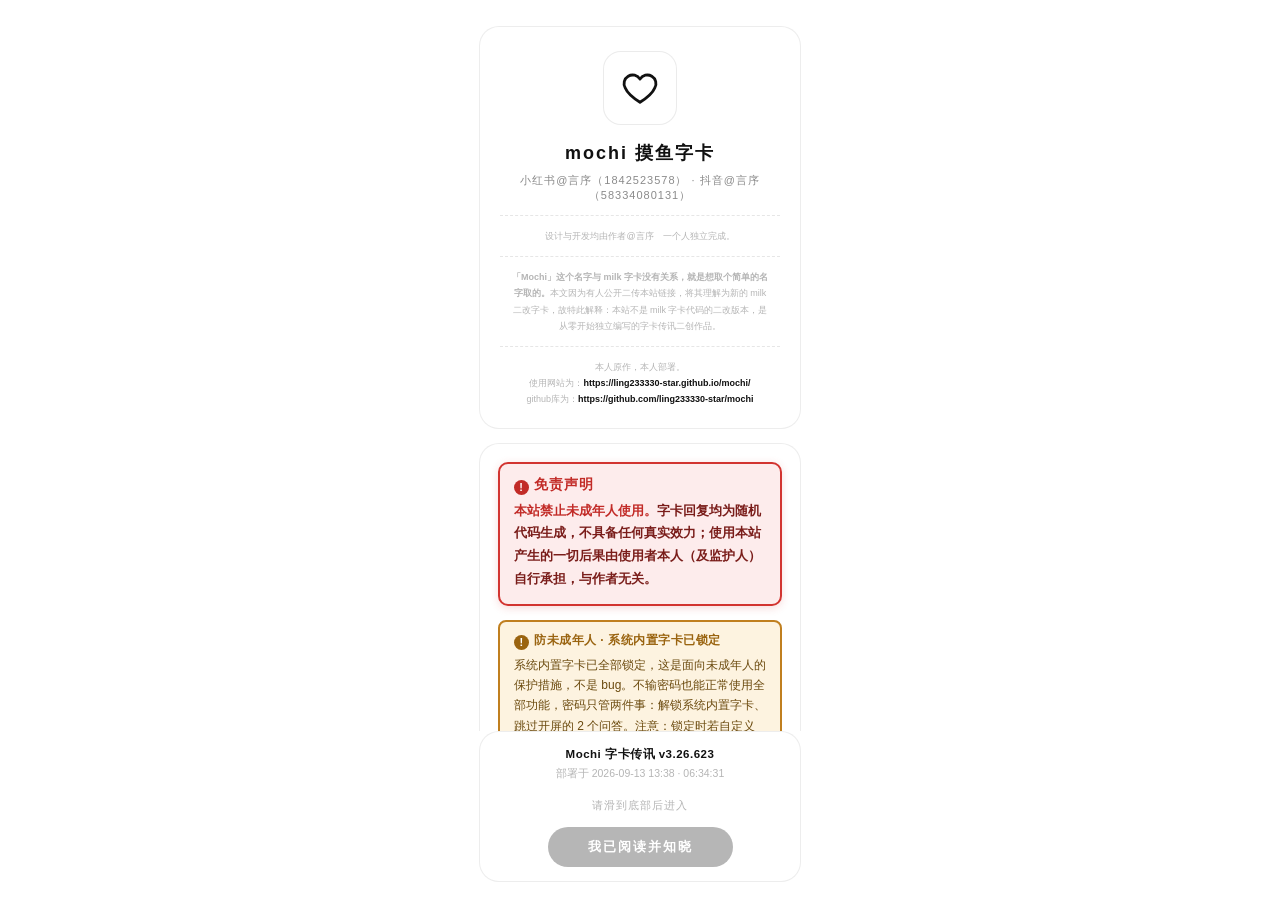
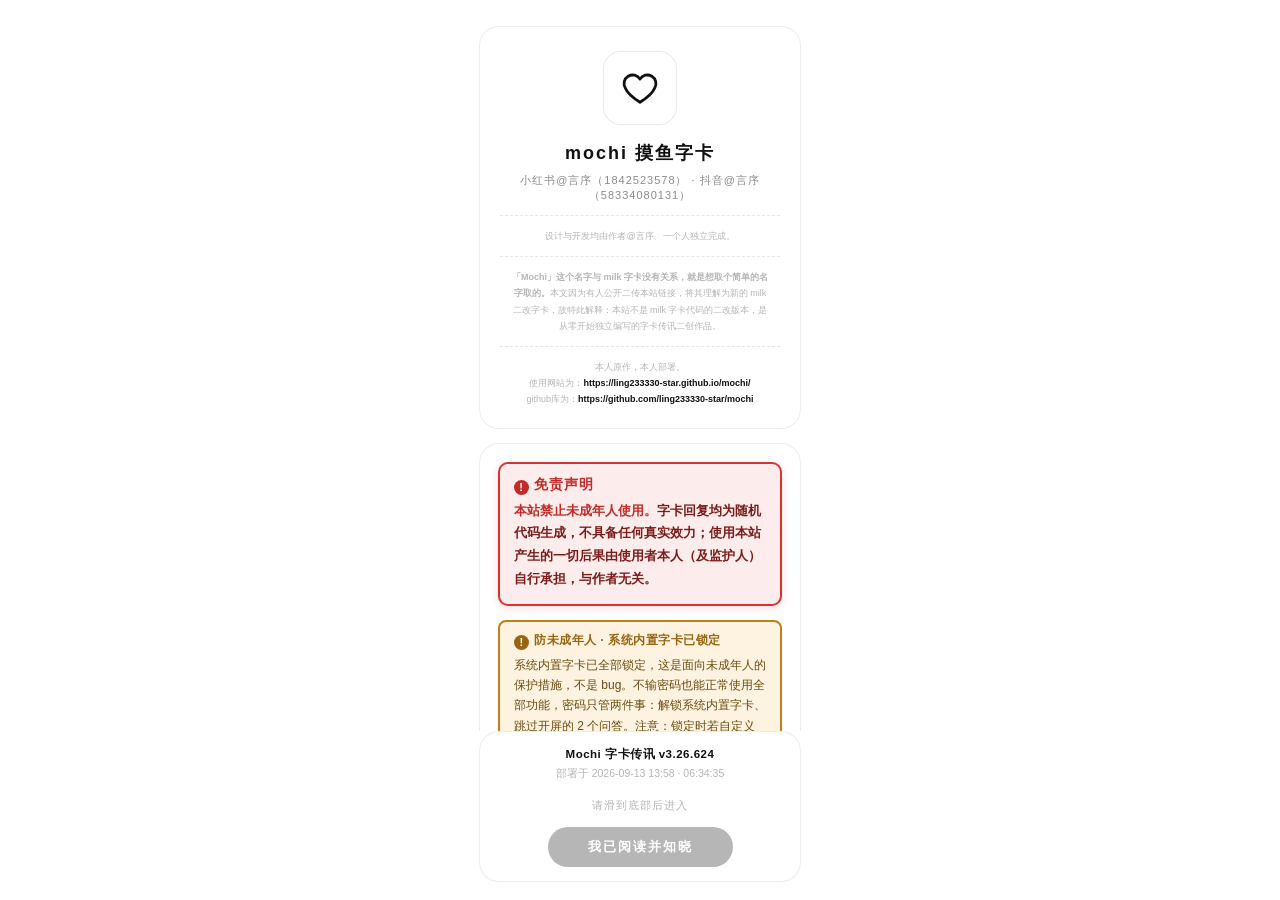
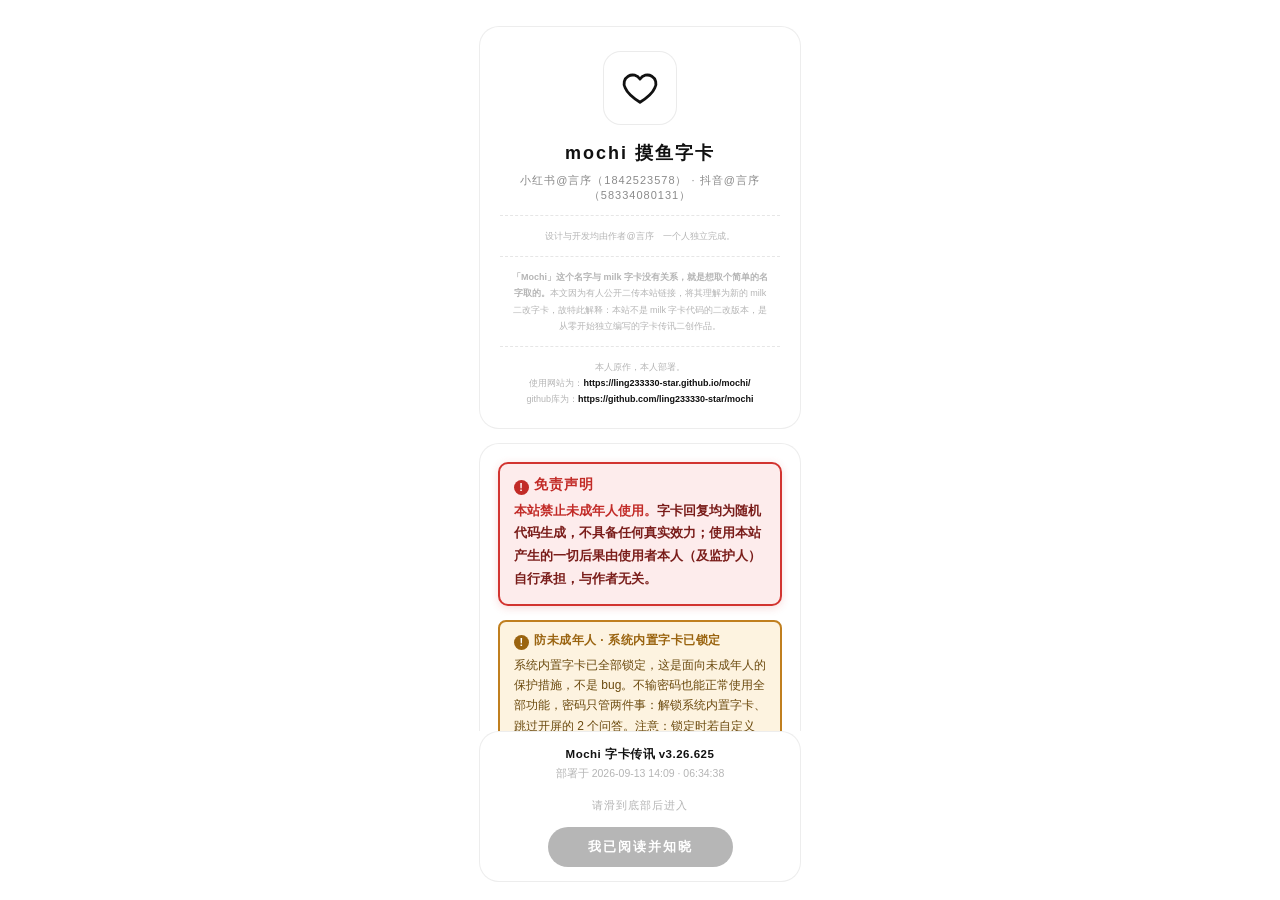
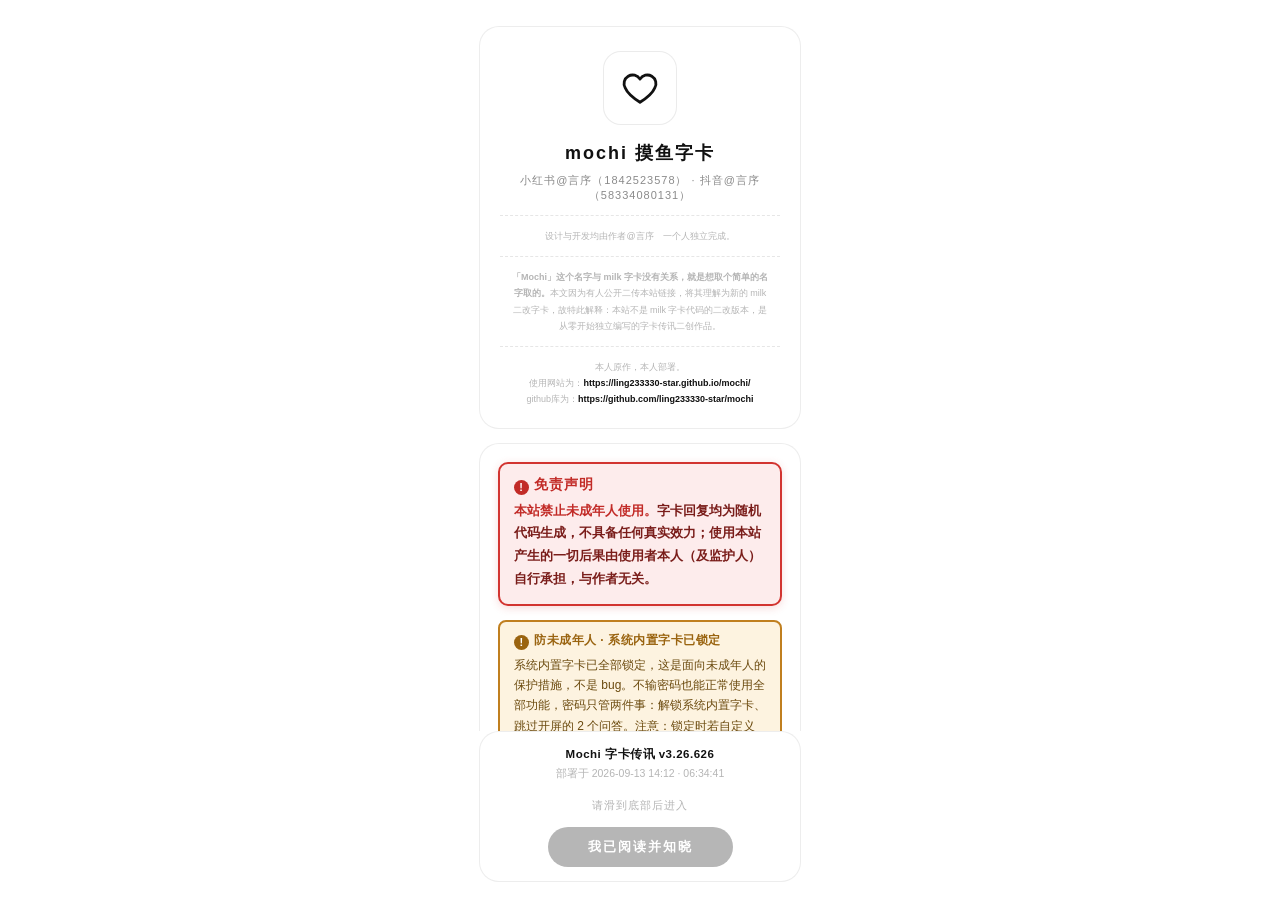
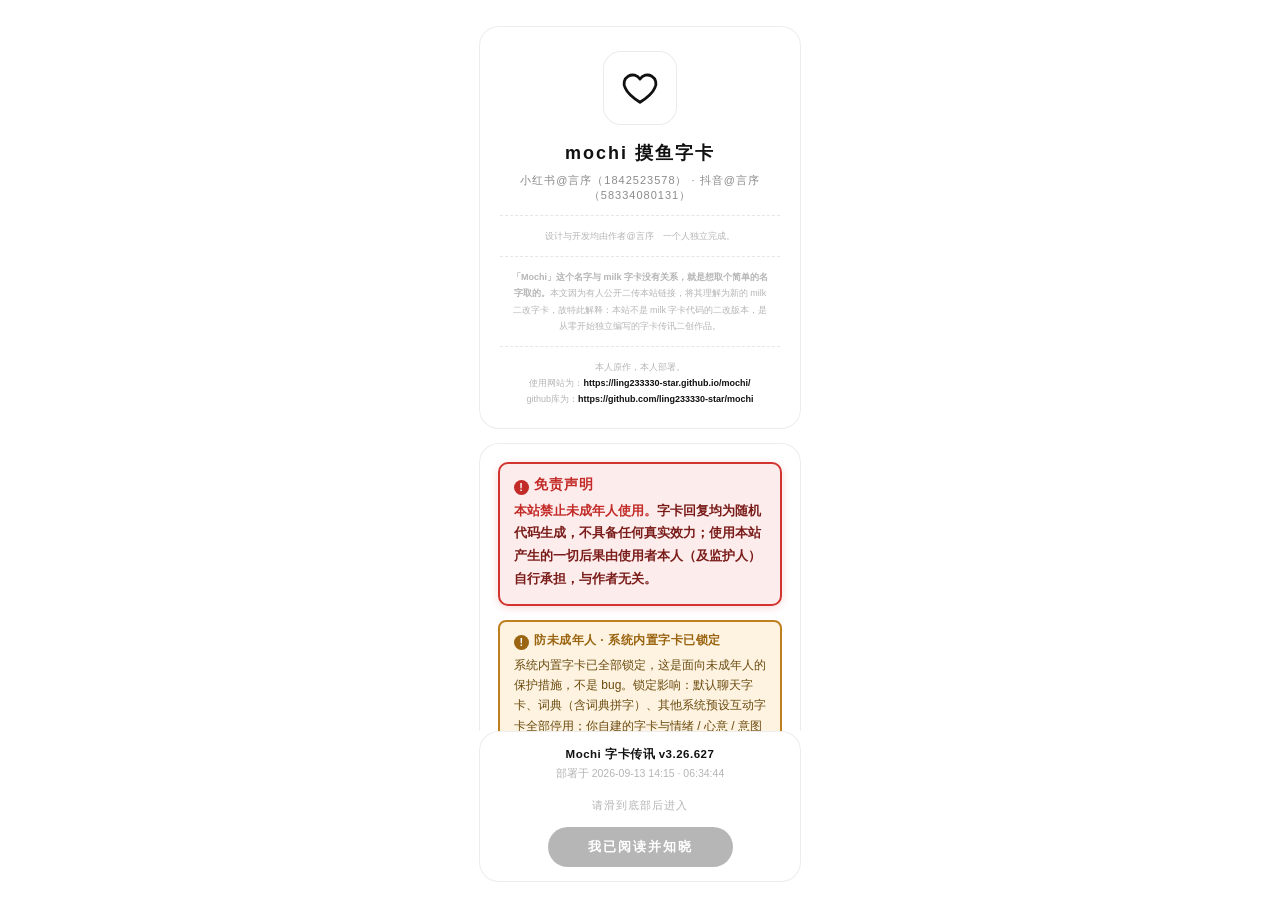
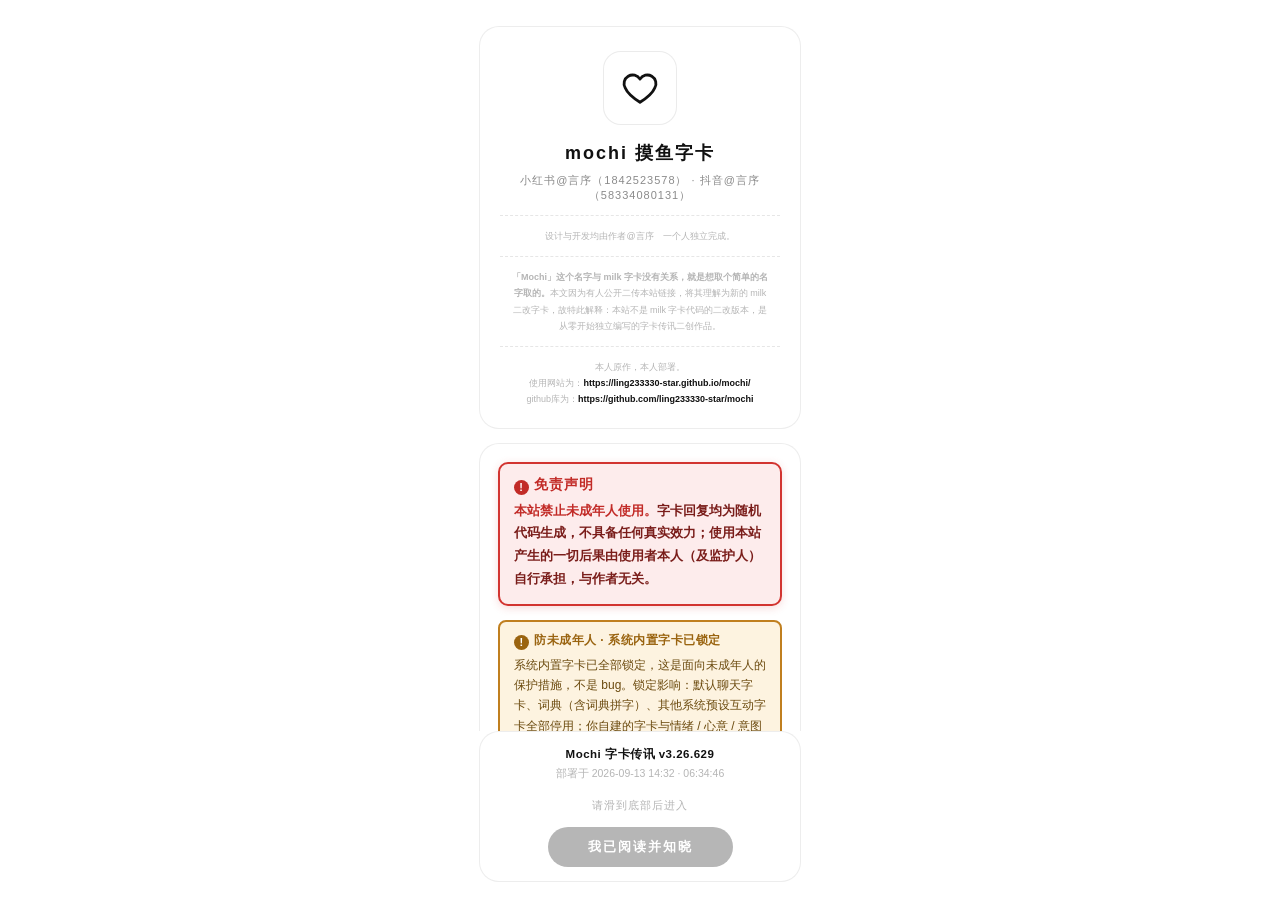
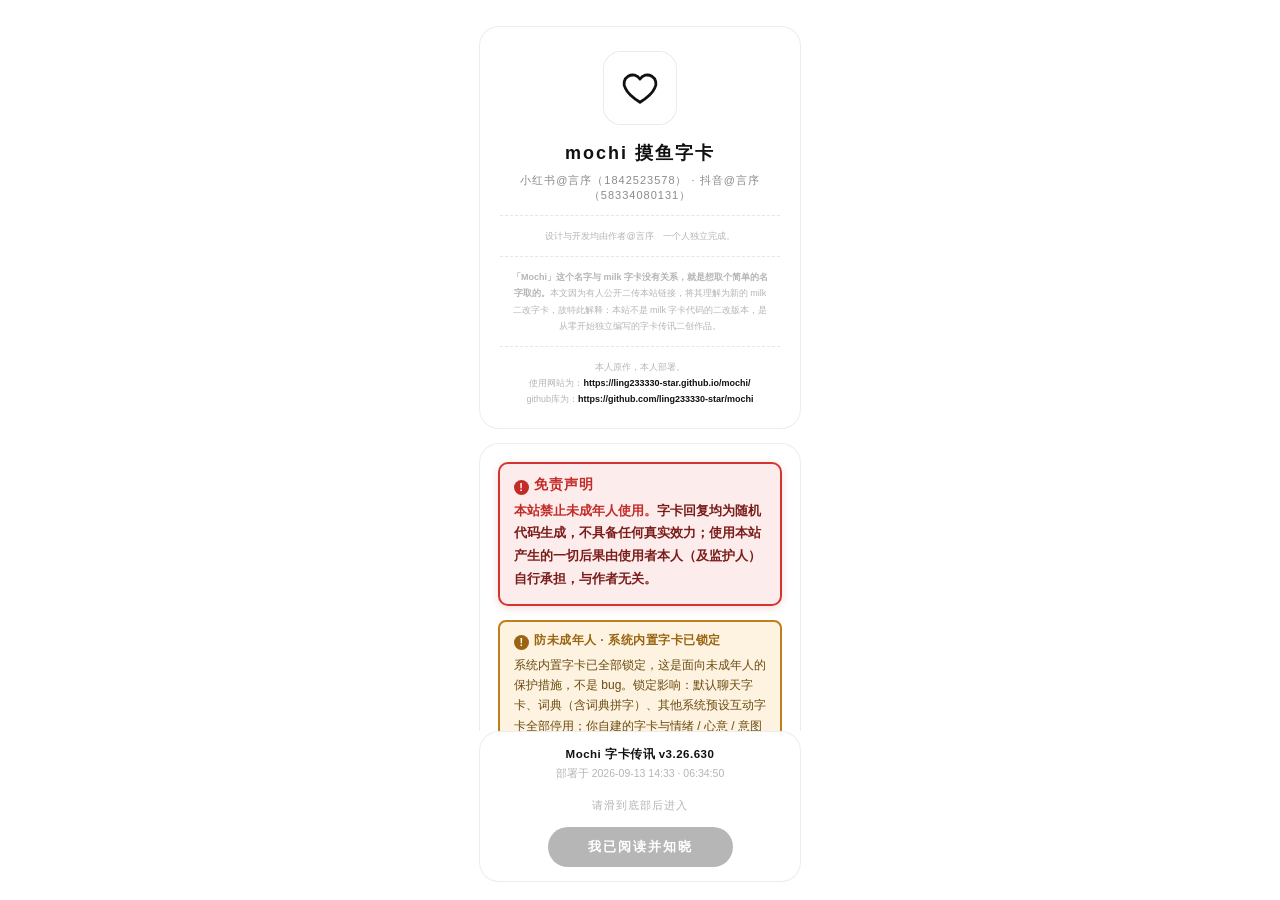
